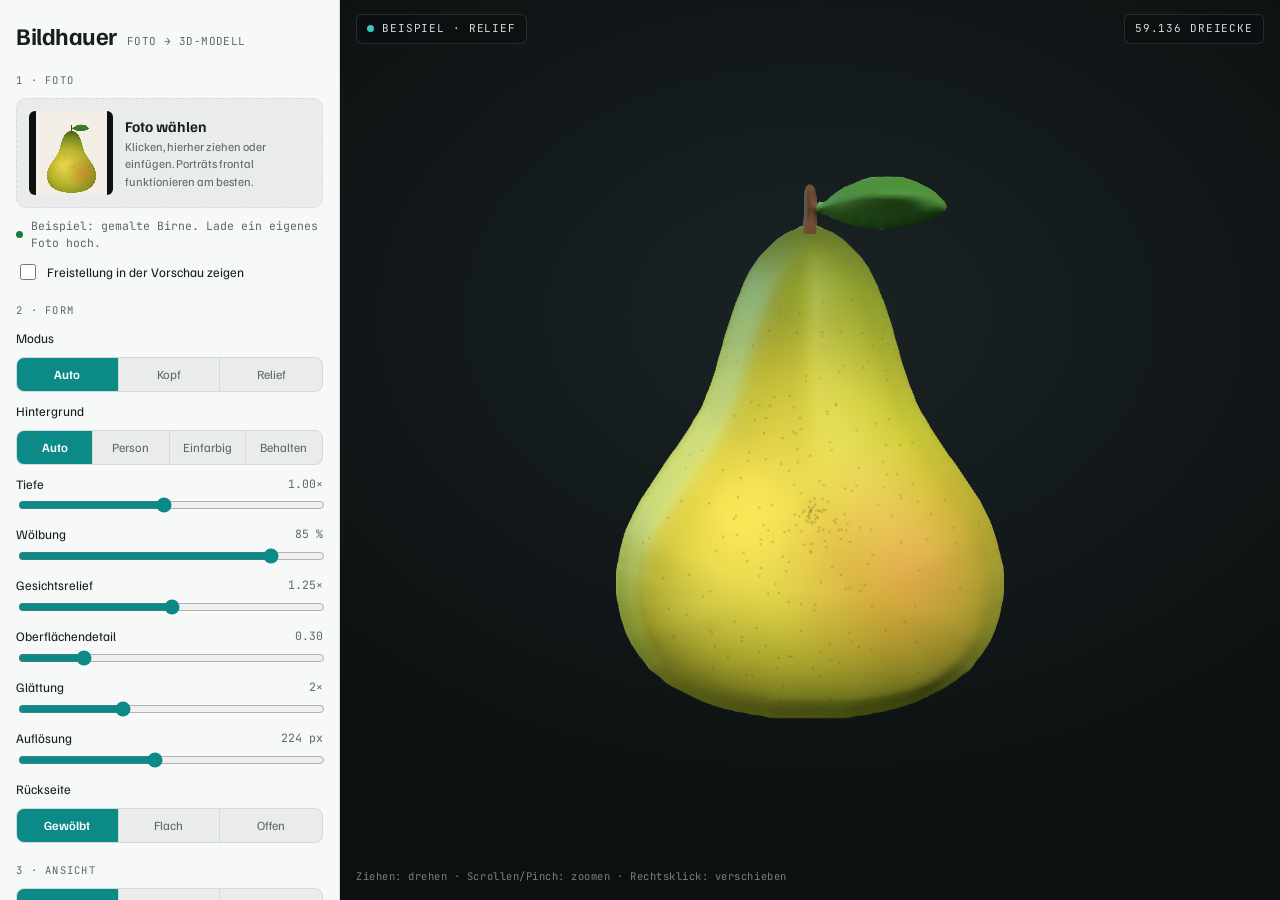
==== Bildhauer-3D-offline.html @ e3d534a9 "Repo ohne alte Historie neu angelegt Co-Authored-By: Claude Opus 5.5 <noreply@anthropic.com>" ====
<!doctype html><html lang="de"><head><meta charset="utf-8"><meta name="viewport" content="width=device-width,initial-scale=1,viewport-fit=cover"><style>:root{padding-top:env(safe-area-inset-top,0px);padding-bottom:env(safe-area-inset-bottom,0px)}body{margin:0}[hidden]{display:none!important}</style></head><body><title>Bildhauer 3D</title>
<meta name="claude:viewport-fit-sides" content="cover">
<link rel="preconnect" href="https://fonts.googleapis.com">
<link rel="stylesheet" href="https://fonts.googleapis.com/css2?family=Familjen+Grotesk:wght@500;600;700&family=JetBrains+Mono:wght@400;500&display=swap">
<style>
/* Layout: werkstatt — a dark sculpting stage fills the right, a narrow tool rail on the left; stacks on phones */
:root{
  --bg:#e9eceb; --panel:#f7f8f8; --ink:#152020; --muted:#5b6a68; --line:#d3dad9;
  --accent:#0b8a87; --accent-ink:#ffffff; --accent-soft:#d3eeed; --warn:#a75a00; --ok:#1d7a3e;
  --stage:#0c1011; --stage-ink:#cfe0de;
  --f-display:"Familjen Grotesk", "Helvetica Neue", Arial, sans-serif;
  --f-mono:"JetBrains Mono", ui-monospace, "SF Mono", Menlo, Consolas, monospace;
  --r:10px;
}
@media (prefers-color-scheme: dark){:root:not([data-theme="light"]){
  --bg:#0e1213; --panel:#151b1c; --ink:#e3ebea; --muted:#8a9997; --line:#253031;
  --accent:#3cc6c3; --accent-ink:#04201f; --accent-soft:#163536; --warn:#e7a04a; --ok:#5fcf86;
  --stage:#080b0c; --stage-ink:#cfe0de; color-scheme:dark}}
:root[data-theme="dark"]{
  --bg:#0e1213; --panel:#151b1c; --ink:#e3ebea; --muted:#8a9997; --line:#253031;
  --accent:#3cc6c3; --accent-ink:#04201f; --accent-soft:#163536; --warn:#e7a04a; --ok:#5fcf86;
  --stage:#080b0c; --stage-ink:#cfe0de; color-scheme:dark}
html,body{height:100%}
body{background:var(--bg);color:var(--ink);font-family:var(--f-display);font-size:14px;line-height:1.45}
*{box-sizing:border-box}
.app{display:grid;grid-template-columns:340px minmax(0,1fr);gap:0;height:100%;min-height:560px}
.rail{background:var(--panel);border-right:1px solid var(--line);overflow-y:auto;display:flex;flex-direction:column;
  padding-left:max(16px, env(safe-area-inset-left, 0px));padding-right:16px;padding-block:18px 24px;gap:20px}
.brand{display:flex;align-items:baseline;gap:10px;flex-wrap:wrap}
.brand h1{margin:0;font-size:24px;font-weight:700;letter-spacing:-.02em}
.brand span{font-family:var(--f-mono);font-size:11px;color:var(--muted);letter-spacing:.04em}
section.blk{display:flex;flex-direction:column;gap:10px}
.lbl{font-family:var(--f-mono);font-size:10.5px;text-transform:uppercase;letter-spacing:.12em;color:var(--muted);display:flex;justify-content:space-between;align-items:center}
.drop{position:relative;border:1.5px dashed var(--line);border-radius:var(--r);padding:12px;display:flex;gap:12px;align-items:center;cursor:pointer;background:var(--bg);transition:border-color .15s, background .15s}
.drop:hover,.drop.over{border-color:var(--accent);background:var(--accent-soft)}
.drop:focus-within{outline:2px solid var(--accent);outline-offset:2px}
.drop input{position:absolute;inset:0;opacity:0;cursor:pointer;width:100%}
.thumb{width:84px;height:84px;border-radius:6px;background:var(--stage);flex:none;overflow:hidden;display:grid;place-items:center}
.thumb canvas{max-width:100%;max-height:100%;display:block}
.drop b{display:block;font-size:15px}
.drop small{color:var(--muted);font-size:12px;display:block}
.status{font-family:var(--f-mono);font-size:11.5px;color:var(--muted);min-height:1.4em;display:flex;gap:8px;align-items:center}
.status .dot{width:7px;height:7px;border-radius:50%;background:var(--muted);flex:none}
.status.ok .dot{background:var(--ok)} .status.busy .dot{background:var(--accent);animation:pulse 1s infinite} .status.warn .dot{background:var(--warn)}
@keyframes pulse{50%{opacity:.25}}
.seg{display:grid;grid-auto-flow:column;grid-auto-columns:1fr;border:1px solid var(--line);border-radius:8px;overflow:hidden;background:var(--bg)}
.seg button{all:unset;text-align:center;padding:7px 4px;font-size:12.5px;cursor:pointer;color:var(--muted);border-right:1px solid var(--line)}
.seg button:last-child{border-right:0}
.seg button[aria-pressed="true"]{background:var(--accent);color:var(--accent-ink);font-weight:600}
.seg button:focus-visible{outline:2px solid var(--accent);outline-offset:-2px}
.field{display:grid;grid-template-columns:1fr auto;gap:2px 10px;align-items:center}
.field label{font-size:13px}
.field output{font-family:var(--f-mono);font-size:11.5px;color:var(--muted);font-variant-numeric:tabular-nums}
.field input[type=range]{grid-column:1/-1;width:100%;accent-color:var(--accent)}
.row{display:flex;gap:8px;flex-wrap:wrap;align-items:center}
.chk{display:flex;gap:8px;align-items:center;font-size:13px;cursor:pointer}
.chk input{accent-color:var(--accent);width:16px;height:16px}
.exp{display:grid;grid-template-columns:repeat(4,1fr);gap:6px}
.btn{all:unset;box-sizing:border-box;text-align:center;cursor:pointer;border-radius:8px;padding:9px 6px;font-weight:600;font-size:13px;background:var(--accent);color:var(--accent-ink);transition:filter .15s}
.btn:hover{filter:brightness(1.08)} .btn:focus-visible{outline:2px solid var(--ink);outline-offset:2px}
.btn[disabled]{opacity:.45;pointer-events:none}
.btn small{display:block;font-family:var(--f-mono);font-weight:400;font-size:9.5px;opacity:.8;letter-spacing:.02em}
.btn.ghost{background:transparent;color:var(--ink);border:1px solid var(--line)}
.stats{font-family:var(--f-mono);font-size:11px;color:var(--muted);display:grid;grid-template-columns:auto 1fr;gap:2px 12px;font-variant-numeric:tabular-nums}
.stats dt{margin:0} .stats dd{margin:0;color:var(--ink);text-align:right}
.note{font-size:12px;color:var(--muted);margin:0}
.sizeIn{display:flex;align-items:center;gap:6px;font-size:13px}
.sizeIn input{width:74px;font:inherit;font-family:var(--f-mono);font-size:12px;padding:5px 6px;border:1px solid var(--line);border-radius:6px;background:var(--bg);color:var(--ink)}
.stage{position:relative;background:radial-gradient(120% 90% at 50% 35%, #1a2324 0%, var(--stage) 62%);overflow:hidden;min-height:0}
.stage canvas.gl{position:absolute;inset:0;width:100%;height:100%;display:block;touch-action:none}
.hud{position:absolute;left:16px;right:max(16px, env(safe-area-inset-right, 0px));top:14px;display:flex;justify-content:space-between;gap:10px;pointer-events:none;color:var(--stage-ink);font-family:var(--f-mono);font-size:11px;letter-spacing:.08em;text-transform:uppercase}
.hud .tag{display:flex;align-items:center;gap:8px;background:rgba(10,14,15,.6);border:1px solid rgba(207,224,222,.14);padding:6px 10px;border-radius:6px;backdrop-filter:blur(6px)}
.hud .tag i{width:7px;height:7px;border-radius:50%;background:#3cc6c3;display:block}
.gridpanel{position:absolute;right:max(16px, env(safe-area-inset-right, 0px));bottom:16px;width:220px;background:rgba(10,14,15,.78);border:1px solid rgba(207,224,222,.16);border-radius:8px;padding:10px 12px;color:var(--stage-ink);font-family:var(--f-mono);font-size:10.5px;letter-spacing:.06em;backdrop-filter:blur(6px);display:flex;flex-direction:column;gap:6px}
.gridpanel .t{display:flex;align-items:center;gap:8px;text-transform:uppercase;letter-spacing:.12em}
.gridpanel .t i{width:7px;height:7px;border-radius:50%;background:#3cc6c3;display:block}
.gridpanel .f{display:grid;grid-template-columns:62px 1fr 22px;align-items:center;gap:8px;text-transform:uppercase}
.gridpanel input{accent-color:#3cc6c3;width:100%}
.gridpanel output{text-align:right;color:#3cc6c3;font-variant-numeric:tabular-nums}
.busy{position:absolute;inset:0;display:grid;place-items:center;pointer-events:none}
.busy div{background:rgba(10,14,15,.8);color:var(--stage-ink);font-family:var(--f-mono);font-size:12px;padding:10px 14px;border-radius:8px;border:1px solid rgba(207,224,222,.16)}
.hint{position:absolute;left:16px;bottom:16px;color:rgba(207,224,222,.55);font-family:var(--f-mono);font-size:10.5px;letter-spacing:.05em;pointer-events:none}
.toast{position:fixed;left:50%;bottom:calc(20px + env(safe-area-inset-bottom, 0px));transform:translateX(-50%);background:var(--ink);color:var(--bg);padding:9px 14px;border-radius:8px;font-size:13px;z-index:20;max-width:calc(100vw - 32px)}
@media (max-width:820px){
  .app{grid-template-columns:1fr;grid-template-rows:62vh auto;height:auto}
  .stage{order:-1;min-height:360px}
  .rail{border-right:0;border-top:1px solid var(--line);overflow:visible;padding-right:max(16px, env(safe-area-inset-right, 0px))}
  .gridpanel{width:180px}
}
@media (prefers-reduced-motion: reduce){.status.busy .dot{animation:none}}
</style>

<div class="app">
  <aside class="rail">
    <div class="brand"><h1>Bildhauer</h1><span>FOTO → 3D-MODELL</span></div>

    <section class="blk" aria-labelledby="l-foto">
      <div class="lbl" id="l-foto">1 · Foto</div>
      <div class="drop" id="drop">
        <div class="thumb"><canvas id="thumb" width="84" height="84"></canvas></div>
        <div><b>Foto wählen</b><small>Klicken, hierher ziehen oder einfügen. Porträts frontal funktionieren am besten.</small></div>
        <input id="file" type="file" accept="image/*" aria-label="Foto hochladen">
      </div>
      <div class="status" id="status" role="status"><span class="dot"></span><span id="statusTxt">Beispiel geladen. Lade ein eigenes Foto hoch.</span></div>
      <label class="chk"><input type="checkbox" id="showMask"> Freistellung in der Vorschau zeigen</label>
    </section>

    <section class="blk" aria-labelledby="l-form">
      <div class="lbl" id="l-form">2 · Form</div>
      <div class="field" style="grid-template-columns:1fr"><label>Modus</label></div>
      <div class="seg" id="mode" role="group" aria-label="Modus">
        <button data-v="auto" aria-pressed="true">Auto</button>
        <button data-v="head" aria-pressed="false">Kopf</button>
        <button data-v="relief" aria-pressed="false">Relief</button>
      </div>
      <div class="field" style="grid-template-columns:1fr"><label>Hintergrund</label></div>
      <div class="seg" id="bg" role="group" aria-label="Hintergrund">
        <button data-v="auto" aria-pressed="true">Auto</button>
        <button data-v="person" aria-pressed="false">Person</button>
        <button data-v="color" aria-pressed="false">Einfarbig</button>
        <button data-v="keep" aria-pressed="false">Behalten</button>
      </div>
      <div class="field"><label for="p-depth">Tiefe</label><output id="o-depth"></output><input type="range" id="p-depth" min="0.1" max="2" step="0.05" value="1"></div>
      <div class="field"><label for="p-round">Wölbung</label><output id="o-round"></output><input type="range" id="p-round" min="0.05" max="1" step="0.05" value="1"></div>
      <div class="field"><label for="p-face">Gesichtsrelief</label><output id="o-face"></output><input type="range" id="p-face" min="0" max="2.5" step="0.05" value="1.25"></div>
      <div class="field"><label for="p-detail">Oberflächendetail</label><output id="o-detail"></output><input type="range" id="p-detail" min="0" max="1.5" step="0.05" value="0.2"></div>
      <div class="field"><label for="p-smooth">Glättung</label><output id="o-smooth"></output><input type="range" id="p-smooth" min="0" max="6" step="1" value="2"></div>
      <div class="field"><label for="p-res">Auflösung</label><output id="o-res"></output><input type="range" id="p-res" min="96" max="384" step="16" value="224"></div>
      <div class="field" style="grid-template-columns:1fr"><label>Rückseite</label></div>
      <div class="seg" id="back" role="group" aria-label="Rückseite">
        <button data-v="round" aria-pressed="true">Gewölbt</button>
        <button data-v="flat" aria-pressed="false">Flach</button>
        <button data-v="open" aria-pressed="false">Offen</button>
      </div>
    </section>

    <section class="blk" aria-labelledby="l-view">
      <div class="lbl" id="l-view">3 · Ansicht</div>
      <div class="seg" id="look" role="group" aria-label="Oberfläche">
        <button data-v="photo" aria-pressed="true">Foto</button>
        <button data-v="clay" aria-pressed="false">Gips</button>
        <button data-v="wire" aria-pressed="false">Gitter</button>
      </div>
      <div class="row">
        <label class="chk"><input type="checkbox" id="spin"> Drehen</label>
        <label class="chk"><input type="checkbox" id="gridMode"> Raster-Modus</label>
      </div>
    </section>

    <section class="blk" aria-labelledby="l-exp">
      <div class="lbl" id="l-exp">4 · Export</div>
      <div class="sizeIn"><label for="p-size">Größe, längste Seite</label><input id="p-size" type="number" min="5" max="2000" step="5" value="120"> mm</div>
      <div class="exp">
        <button class="btn" data-fmt="glb">GLB<small>Textur</small></button>
        <button class="btn" data-fmt="obj">OBJ<small>+MTL+Textur</small></button>
        <button class="btn" data-fmt="stl">STL<small>3D-Druck</small></button>
        <button class="btn" data-fmt="ply">PLY<small>Farben</small></button>
      </div>
      <p class="note" id="expNote">GLB für Blender, Web und AR · OBJ für fast jedes 3D-Programm · STL für Slicer · PLY mit Vertex-Farben.</p>
      <dl class="stats" id="stats"></dl>
    </section>
  </aside>

  <main class="stage" id="stage">
    <canvas class="gl" id="gl" aria-label="3D-Vorschau, mit Maus oder Finger drehen"></canvas>
    <div class="hud"><div class="tag"><i></i><span id="hudName">Beispiel · Relief</span></div><div class="tag" id="hudCount">–</div></div>
    <div class="gridpanel" id="gridpanel" hidden>
      <div class="t"><i></i>Raster</div>
      <div class="f"><span>Spalten</span><input type="range" id="g-cols" min="1" max="12" value="4"><output id="o-cols">4</output></div>
      <div class="f"><span>Reihen</span><input type="range" id="g-rows" min="1" max="12" value="3"><output id="o-rows">3</output></div>
    </div>
    <div class="busy" id="busy" hidden><div id="busyTxt">Arbeite …</div></div>
    <div class="hint" id="hint">Ziehen: drehen · Scrollen/Pinch: zoomen · Rechtsklick: verschieben</div>
  </main>
</div>
<div class="toast" id="toast" hidden></div>

<script>/**
 * @license
 * Copyright 2010-2022 Three.js Authors
 * SPDX-License-Identifier: MIT
 */
!function(t,e){"object"==typeof exports&&"undefined"!=typeof module?e(exports):"function"==typeof define&&define.amd?define(["exports"],e):e((t="undefined"!=typeof globalThis?globalThis:t||self).THREE={})}(this,(function(t){"use strict";const e="147",i=100,n=300,r=301,s=302,a=303,o=304,l=306,c=1e3,h=1001,u=1002,d=1003,p=1004,m=1005,f=1006,g=1007,v=1008,x=1009,_=1012,y=1014,M=1015,b=1016,S=1020,w=1023,T=1026,A=1027,E=33776,C=33777,L=33778,R=33779,P=35840,I=35841,D=35842,N=35843,O=37492,z=37496,U=37808,B=37809,F=37810,k=37811,G=37812,V=37813,H=37814,W=37815,j=37816,q=37817,X=37818,Y=37819,Z=37820,J=37821,K=36492,$=2300,Q=2301,tt=2302,et=2400,it=2401,nt=2402,rt=2500,st=2501,at=3e3,ot=3001,lt="srgb",ct="srgb-linear",ht=7680,ut=35044,dt="300 es",pt=1035;class mt{addEventListener(t,e){void 0===this._listeners&&(this._listeners={});const i=this._listeners;void 0===i[t]&&(i[t]=[]),-1===i[t].indexOf(e)&&i[t].push(e)}hasEventListener(t,e){if(void 0===this._listeners)return!1;const i=this._listeners;return void 0!==i[t]&&-1!==i[t].indexOf(e)}removeEventListener(t,e){if(void 0===this._listeners)return;const i=this._listeners[t];if(void 0!==i){const t=i.indexOf(e);-1!==t&&i.splice(t,1)}}dispatchEvent(t){if(void 0===this._listeners)return;const e=this._listeners[t.type];if(void 0!==e){t.target=this;const i=e.slice(0);for(let e=0,n=i.length;e<n;e++)i[e].call(this,t);t.target=null}}}const ft=["00","01","02","03","04","05","06","07","08","09","0a","0b","0c","0d","0e","0f","10","11","12","13","14","15","16","17","18","19","1a","1b","1c","1d","1e","1f","20","21","22","23","24","25","26","27","28","29","2a","2b","2c","2d","2e","2f","30","31","32","33","34","35","36","37","38","39","3a","3b","3c","3d","3e","3f","40","41","42","43","44","45","46","47","48","49","4a","4b","4c","4d","4e","4f","50","51","52","53","54","55","56","57","58","59","5a","5b","5c","5d","5e","5f","60","61","62","63","64","65","66","67","68","69","6a","6b","6c","6d","6e","6f","70","71","72","73","74","75","76","77","78","79","7a","7b","7c","7d","7e","7f","80","81","82","83","84","85","86","87","88","89","8a","8b","8c","8d","8e","8f","90","91","92","93","94","95","96","97","98","99","9a","9b","9c","9d","9e","9f","a0","a1","a2","a3","a4","a5","a6","a7","a8","a9","aa","ab","ac","ad","ae","af","b0","b1","b2","b3","b4","b5","b6","b7","b8","b9","ba","bb","bc","bd","be","bf","c0","c1","c2","c3","c4","c5","c6","c7","c8","c9","ca","cb","cc","cd","ce","cf","d0","d1","d2","d3","d4","d5","d6","d7","d8","d9","da","db","dc","dd","de","df","e0","e1","e2","e3","e4","e5","e6","e7","e8","e9","ea","eb","ec","ed","ee","ef","f0","f1","f2","f3","f4","f5","f6","f7","f8","f9","fa","fb","fc","fd","fe","ff"];let gt=1234567;const vt=Math.PI/180,xt=180/Math.PI;function _t(){const t=4294967295*Math.random()|0,e=4294967295*Math.random()|0,i=4294967295*Math.random()|0,n=4294967295*Math.random()|0;return(ft[255&t]+ft[t>>8&255]+ft[t>>16&255]+ft[t>>24&255]+"-"+ft[255&e]+ft[e>>8&255]+"-"+ft[e>>16&15|64]+ft[e>>24&255]+"-"+ft[63&i|128]+ft[i>>8&255]+"-"+ft[i>>16&255]+ft[i>>24&255]+ft[255&n]+ft[n>>8&255]+ft[n>>16&255]+ft[n>>24&255]).toLowerCase()}function yt(t,e,i){return Math.max(e,Math.min(i,t))}function Mt(t,e){return(t%e+e)%e}function bt(t,e,i){return(1-i)*t+i*e}function St(t){return 0==(t&t-1)&&0!==t}function wt(t){return Math.pow(2,Math.ceil(Math.log(t)/Math.LN2))}function Tt(t){return Math.pow(2,Math.floor(Math.log(t)/Math.LN2))}function At(t,e){switch(e.constructor){case Float32Array:return t;case Uint16Array:return t/65535;case Uint8Array:return t/255;case Int16Array:return Math.max(t/32767,-1);case Int8Array:return Math.max(t/127,-1);default:throw new Error("Invalid component type.")}}function Et(t,e){switch(e.constructor){case Float32Array:return t;case Uint16Array:return Math.round(65535*t);case Uint8Array:return Math.round(255*t);case Int16Array:return Math.round(32767*t);case Int8Array:return Math.round(127*t);default:throw new Error("Invalid component type.")}}var Ct=Object.freeze({__proto__:null,DEG2RAD:vt,RAD2DEG:xt,generateUUID:_t,clamp:yt,euclideanModulo:Mt,mapLinear:function(t,e,i,n,r){return n+(t-e)*(r-n)/(i-e)},inverseLerp:function(t,e,i){return t!==e?(i-t)/(e-t):0},lerp:bt,damp:function(t,e,i,n){return bt(t,e,1-Math.exp(-i*n))},pingpong:function(t,e=1){return e-Math.abs(Mt(t,2*e)-e)},smoothstep:function(t,e,i){return t<=e?0:t>=i?1:(t=(t-e)/(i-e))*t*(3-2*t)},smootherstep:function(t,e,i){return t<=e?0:t>=i?1:(t=(t-e)/(i-e))*t*t*(t*(6*t-15)+10)},randInt:function(t,e){return t+Math.floor(Math.random()*(e-t+1))},randFloat:function(t,e){return t+Math.random()*(e-t)},randFloatSpread:function(t){return t*(.5-Math.random())},seededRandom:function(t){void 0!==t&&(gt=t);let e=gt+=1831565813;return e=Math.imul(e^e>>>15,1|e),e^=e+Math.imul(e^e>>>7,61|e),((e^e>>>14)>>>0)/4294967296},degToRad:function(t){return t*vt},radToDeg:function(t){return t*xt},isPowerOfTwo:St,ceilPowerOfTwo:wt,floorPowerOfTwo:Tt,setQuaternionFromProperEuler:function(t,e,i,n,r){const s=Math.cos,a=Math.sin,o=s(i/2),l=a(i/2),c=s((e+n)/2),h=a((e+n)/2),u=s((e-n)/2),d=a((e-n)/2),p=s((n-e)/2),m=a((n-e)/2);switch(r){case"XYX":t.set(o*h,l*u,l*d,o*c);break;case"YZY":t.set(l*d,o*h,l*u,o*c);break;case"ZXZ":t.set(l*u,l*d,o*h,o*c);break;case"XZX":t.set(o*h,l*m,l*p,o*c);break;case"YXY":t.set(l*p,o*h,l*m,o*c);break;case"ZYZ":t.set(l*m,l*p,o*h,o*c);break;default:console.warn("THREE.MathUtils: .setQuaternionFromProperEuler() encountered an unknown order: "+r)}},normalize:Et,denormalize:At});class Lt{constructor(t=0,e=0){Lt.prototype.isVector2=!0,this.x=t,this.y=e}get width(){return this.x}set width(t){this.x=t}get height(){return this.y}set height(t){this.y=t}set(t,e){return this.x=t,this.y=e,this}setScalar(t){return this.x=t,this.y=t,this}setX(t){return this.x=t,this}setY(t){return this.y=t,this}setComponent(t,e){switch(t){case 0:this.x=e;break;case 1:this.y=e;break;default:throw new Error("index is out of range: "+t)}return this}getComponent(t){switch(t){case 0:return this.x;case 1:return this.y;default:throw new Error("index is out of range: "+t)}}clone(){return new this.constructor(this.x,this.y)}copy(t){return this.x=t.x,this.y=t.y,this}add(t){return this.x+=t.x,this.y+=t.y,this}addScalar(t){return this.x+=t,this.y+=t,this}addVectors(t,e){return this.x=t.x+e.x,this.y=t.y+e.y,this}addScaledVector(t,e){return this.x+=t.x*e,this.y+=t.y*e,this}sub(t){return this.x-=t.x,this.y-=t.y,this}subScalar(t){return this.x-=t,this.y-=t,this}subVectors(t,e){return this.x=t.x-e.x,this.y=t.y-e.y,this}multiply(t){return this.x*=t.x,this.y*=t.y,this}multiplyScalar(t){return this.x*=t,this.y*=t,this}divide(t){return this.x/=t.x,this.y/=t.y,this}divideScalar(t){return this.multiplyScalar(1/t)}applyMatrix3(t){const e=this.x,i=this.y,n=t.elements;return this.x=n[0]*e+n[3]*i+n[6],this.y=n[1]*e+n[4]*i+n[7],this}min(t){return this.x=Math.min(this.x,t.x),this.y=Math.min(this.y,t.y),this}max(t){return this.x=Math.max(this.x,t.x),this.y=Math.max(this.y,t.y),this}clamp(t,e){return this.x=Math.max(t.x,Math.min(e.x,this.x)),this.y=Math.max(t.y,Math.min(e.y,this.y)),this}clampScalar(t,e){return this.x=Math.max(t,Math.min(e,this.x)),this.y=Math.max(t,Math.min(e,this.y)),this}clampLength(t,e){const i=this.length();return this.divideScalar(i||1).multiplyScalar(Math.max(t,Math.min(e,i)))}floor(){return this.x=Math.floor(this.x),this.y=Math.floor(this.y),this}ceil(){return this.x=Math.ceil(this.x),this.y=Math.ceil(this.y),this}round(){return this.x=Math.round(this.x),this.y=Math.round(this.y),this}roundToZero(){return this.x=this.x<0?Math.ceil(this.x):Math.floor(this.x),this.y=this.y<0?Math.ceil(this.y):Math.floor(this.y),this}negate(){return this.x=-this.x,this.y=-this.y,this}dot(t){return this.x*t.x+this.y*t.y}cross(t){return this.x*t.y-this.y*t.x}lengthSq(){return this.x*this.x+this.y*this.y}length(){return Math.sqrt(this.x*this.x+this.y*this.y)}manhattanLength(){return Math.abs(this.x)+Math.abs(this.y)}normalize(){return this.divideScalar(this.length()||1)}angle(){return Math.atan2(-this.y,-this.x)+Math.PI}distanceTo(t){return Math.sqrt(this.distanceToSquared(t))}distanceToSquared(t){const e=this.x-t.x,i=this.y-t.y;return e*e+i*i}manhattanDistanceTo(t){return Math.abs(this.x-t.x)+Math.abs(this.y-t.y)}setLength(t){return this.normalize().multiplyScalar(t)}lerp(t,e){return this.x+=(t.x-this.x)*e,this.y+=(t.y-this.y)*e,this}lerpVectors(t,e,i){return this.x=t.x+(e.x-t.x)*i,this.y=t.y+(e.y-t.y)*i,this}equals(t){return t.x===this.x&&t.y===this.y}fromArray(t,e=0){return this.x=t[e],this.y=t[e+1],this}toArray(t=[],e=0){return t[e]=this.x,t[e+1]=this.y,t}fromBufferAttribute(t,e){return this.x=t.getX(e),this.y=t.getY(e),this}rotateAround(t,e){const i=Math.cos(e),n=Math.sin(e),r=this.x-t.x,s=this.y-t.y;return this.x=r*i-s*n+t.x,this.y=r*n+s*i+t.y,this}random(){return this.x=Math.random(),this.y=Math.random(),this}*[Symbol.iterator](){yield this.x,yield this.y}}class Rt{constructor(){Rt.prototype.isMatrix3=!0,this.elements=[1,0,0,0,1,0,0,0,1]}set(t,e,i,n,r,s,a,o,l){const c=this.elements;return c[0]=t,c[1]=n,c[2]=a,c[3]=e,c[4]=r,c[5]=o,c[6]=i,c[7]=s,c[8]=l,this}identity(){return this.set(1,0,0,0,1,0,0,0,1),this}copy(t){const e=this.elements,i=t.elements;return e[0]=i[0],e[1]=i[1],e[2]=i[2],e[3]=i[3],e[4]=i[4],e[5]=i[5],e[6]=i[6],e[7]=i[7],e[8]=i[8],this}extractBasis(t,e,i){return t.setFromMatrix3Column(this,0),e.setFromMatrix3Column(this,1),i.setFromMatrix3Column(this,2),this}setFromMatrix4(t){const e=t.elements;return this.set(e[0],e[4],e[8],e[1],e[5],e[9],e[2],e[6],e[10]),this}multiply(t){return this.multiplyMatrices(this,t)}premultiply(t){return this.multiplyMatrices(t,this)}multiplyMatrices(t,e){const i=t.elements,n=e.elements,r=this.elements,s=i[0],a=i[3],o=i[6],l=i[1],c=i[4],h=i[7],u=i[2],d=i[5],p=i[8],m=n[0],f=n[3],g=n[6],v=n[1],x=n[4],_=n[7],y=n[2],M=n[5],b=n[8];return r[0]=s*m+a*v+o*y,r[3]=s*f+a*x+o*M,r[6]=s*g+a*_+o*b,r[1]=l*m+c*v+h*y,r[4]=l*f+c*x+h*M,r[7]=l*g+c*_+h*b,r[2]=u*m+d*v+p*y,r[5]=u*f+d*x+p*M,r[8]=u*g+d*_+p*b,this}multiplyScalar(t){const e=this.elements;return e[0]*=t,e[3]*=t,e[6]*=t,e[1]*=t,e[4]*=t,e[7]*=t,e[2]*=t,e[5]*=t,e[8]*=t,this}determinant(){const t=this.elements,e=t[0],i=t[1],n=t[2],r=t[3],s=t[4],a=t[5],o=t[6],l=t[7],c=t[8];return e*s*c-e*a*l-i*r*c+i*a*o+n*r*l-n*s*o}invert(){const t=this.elements,e=t[0],i=t[1],n=t[2],r=t[3],s=t[4],a=t[5],o=t[6],l=t[7],c=t[8],h=c*s-a*l,u=a*o-c*r,d=l*r-s*o,p=e*h+i*u+n*d;if(0===p)return this.set(0,0,0,0,0,0,0,0,0);const m=1/p;return t[0]=h*m,t[1]=(n*l-c*i)*m,t[2]=(a*i-n*s)*m,t[3]=u*m,t[4]=(c*e-n*o)*m,t[5]=(n*r-a*e)*m,t[6]=d*m,t[7]=(i*o-l*e)*m,t[8]=(s*e-i*r)*m,this}transpose(){let t;const e=this.elements;return t=e[1],e[1]=e[3],e[3]=t,t=e[2],e[2]=e[6],e[6]=t,t=e[5],e[5]=e[7],e[7]=t,this}getNormalMatrix(t){return this.setFromMatrix4(t).invert().transpose()}transposeIntoArray(t){const e=this.elements;return t[0]=e[0],t[1]=e[3],t[2]=e[6],t[3]=e[1],t[4]=e[4],t[5]=e[7],t[6]=e[2],t[7]=e[5],t[8]=e[8],this}setUvTransform(t,e,i,n,r,s,a){const o=Math.cos(r),l=Math.sin(r);return this.set(i*o,i*l,-i*(o*s+l*a)+s+t,-n*l,n*o,-n*(-l*s+o*a)+a+e,0,0,1),this}scale(t,e){return this.premultiply(Pt.makeScale(t,e)),this}rotate(t){return this.premultiply(Pt.makeRotation(-t)),this}translate(t,e){return this.premultiply(Pt.makeTranslation(t,e)),this}makeTranslation(t,e){return this.set(1,0,t,0,1,e,0,0,1),this}makeRotation(t){const e=Math.cos(t),i=Math.sin(t);return this.set(e,-i,0,i,e,0,0,0,1),this}makeScale(t,e){return this.set(t,0,0,0,e,0,0,0,1),this}equals(t){const e=this.elements,i=t.elements;for(let t=0;t<9;t++)if(e[t]!==i[t])return!1;return!0}fromArray(t,e=0){for(let i=0;i<9;i++)this.elements[i]=t[i+e];return this}toArray(t=[],e=0){const i=this.elements;return t[e]=i[0],t[e+1]=i[1],t[e+2]=i[2],t[e+3]=i[3],t[e+4]=i[4],t[e+5]=i[5],t[e+6]=i[6],t[e+7]=i[7],t[e+8]=i[8],t}clone(){return(new this.constructor).fromArray(this.elements)}}const Pt=new Rt;function It(t){for(let e=t.length-1;e>=0;--e)if(t[e]>=65535)return!0;return!1}const Dt={Int8Array:Int8Array,Uint8Array:Uint8Array,Uint8ClampedArray:Uint8ClampedArray,Int16Array:Int16Array,Uint16Array:Uint16Array,Int32Array:Int32Array,Uint32Array:Uint32Array,Float32Array:Float32Array,Float64Array:Float64Array};function Nt(t,e){return new Dt[t](e)}function Ot(t){return document.createElementNS("http://www.w3.org/1999/xhtml",t)}function zt(t){return t<.04045?.0773993808*t:Math.pow(.9478672986*t+.0521327014,2.4)}function Ut(t){return t<.0031308?12.92*t:1.055*Math.pow(t,.41666)-.055}const Bt={[lt]:{[ct]:zt},[ct]:{[lt]:Ut}},Ft={legacyMode:!0,get workingColorSpace(){return ct},set workingColorSpace(t){console.warn("THREE.ColorManagement: .workingColorSpace is readonly.")},convert:function(t,e,i){if(this.legacyMode||e===i||!e||!i)return t;if(Bt[e]&&void 0!==Bt[e][i]){const n=Bt[e][i];return t.r=n(t.r),t.g=n(t.g),t.b=n(t.b),t}throw new Error("Unsupported color space conversion.")},fromWorkingColorSpace:function(t,e){return this.convert(t,this.workingColorSpace,e)},toWorkingColorSpace:function(t,e){return this.convert(t,e,this.workingColorSpace)}},kt={aliceblue:15792383,antiquewhite:16444375,aqua:65535,aquamarine:8388564,azure:15794175,beige:16119260,bisque:16770244,black:0,blanchedalmond:16772045,blue:255,blueviolet:9055202,brown:10824234,burlywood:14596231,cadetblue:6266528,chartreuse:8388352,chocolate:13789470,coral:16744272,cornflowerblue:6591981,cornsilk:16775388,crimson:14423100,cyan:65535,darkblue:139,darkcyan:35723,darkgoldenrod:12092939,darkgray:11119017,darkgreen:25600,darkgrey:11119017,darkkhaki:12433259,darkmagenta:9109643,darkolivegreen:5597999,darkorange:16747520,darkorchid:10040012,darkred:9109504,darksalmon:15308410,darkseagreen:9419919,darkslateblue:4734347,darkslategray:3100495,darkslategrey:3100495,darkturquoise:52945,darkviolet:9699539,deeppink:16716947,deepskyblue:49151,dimgray:6908265,dimgrey:6908265,dodgerblue:2003199,firebrick:11674146,floralwhite:16775920,forestgreen:2263842,fuchsia:16711935,gainsboro:14474460,ghostwhite:16316671,gold:16766720,goldenrod:14329120,gray:8421504,green:32768,greenyellow:11403055,grey:8421504,honeydew:15794160,hotpink:16738740,indianred:13458524,indigo:4915330,ivory:16777200,khaki:15787660,lavender:15132410,lavenderblush:16773365,lawngreen:8190976,lemonchiffon:16775885,lightblue:11393254,lightcoral:15761536,lightcyan:14745599,lightgoldenrodyellow:16448210,lightgray:13882323,lightgreen:9498256,lightgrey:13882323,lightpink:16758465,lightsalmon:16752762,lightseagreen:2142890,lightskyblue:8900346,lightslategray:7833753,lightslategrey:7833753,lightsteelblue:11584734,lightyellow:16777184,lime:65280,limegreen:3329330,linen:16445670,magenta:16711935,maroon:8388608,mediumaquamarine:6737322,mediumblue:205,mediumorchid:12211667,mediumpurple:9662683,mediumseagreen:3978097,mediumslateblue:8087790,mediumspringgreen:64154,mediumturquoise:4772300,mediumvioletred:13047173,midnightblue:1644912,mintcream:16121850,mistyrose:16770273,moccasin:16770229,navajowhite:16768685,navy:128,oldlace:16643558,olive:8421376,olivedrab:7048739,orange:16753920,orangered:16729344,orchid:14315734,palegoldenrod:15657130,palegreen:10025880,paleturquoise:11529966,palevioletred:14381203,papayawhip:16773077,peachpuff:16767673,peru:13468991,pink:16761035,plum:14524637,powderblue:11591910,purple:8388736,rebeccapurple:6697881,red:16711680,rosybrown:12357519,royalblue:4286945,saddlebrown:9127187,salmon:16416882,sandybrown:16032864,seagreen:3050327,seashell:16774638,sienna:10506797,silver:12632256,skyblue:8900331,slateblue:6970061,slategray:7372944,slategrey:7372944,snow:16775930,springgreen:65407,steelblue:4620980,tan:13808780,teal:32896,thistle:14204888,tomato:16737095,turquoise:4251856,violet:15631086,wheat:16113331,white:16777215,whitesmoke:16119285,yellow:16776960,yellowgreen:10145074},Gt={r:0,g:0,b:0},Vt={h:0,s:0,l:0},Ht={h:0,s:0,l:0};function Wt(t,e,i){return i<0&&(i+=1),i>1&&(i-=1),i<1/6?t+6*(e-t)*i:i<.5?e:i<2/3?t+6*(e-t)*(2/3-i):t}function jt(t,e){return e.r=t.r,e.g=t.g,e.b=t.b,e}class qt{constructor(t,e,i){return this.isColor=!0,this.r=1,this.g=1,this.b=1,void 0===e&&void 0===i?this.set(t):this.setRGB(t,e,i)}set(t){return t&&t.isColor?this.copy(t):"number"==typeof t?this.setHex(t):"string"==typeof t&&this.setStyle(t),this}setScalar(t){return this.r=t,this.g=t,this.b=t,this}setHex(t,e="srgb"){return t=Math.floor(t),this.r=(t>>16&255)/255,this.g=(t>>8&255)/255,this.b=(255&t)/255,Ft.toWorkingColorSpace(this,e),this}setRGB(t,e,i,n=Ft.workingColorSpace){return this.r=t,this.g=e,this.b=i,Ft.toWorkingColorSpace(this,n),this}setHSL(t,e,i,n=Ft.workingColorSpace){if(t=Mt(t,1),e=yt(e,0,1),i=yt(i,0,1),0===e)this.r=this.g=this.b=i;else{const n=i<=.5?i*(1+e):i+e-i*e,r=2*i-n;this.r=Wt(r,n,t+1/3),this.g=Wt(r,n,t),this.b=Wt(r,n,t-1/3)}return Ft.toWorkingColorSpace(this,n),this}setStyle(t,e="srgb"){function i(e){void 0!==e&&parseFloat(e)<1&&console.warn("THREE.Color: Alpha component of "+t+" will be ignored.")}let n;if(n=/^((?:rgb|hsl)a?)\(([^\)]*)\)/.exec(t)){let t;const r=n[1],s=n[2];switch(r){case"rgb":case"rgba":if(t=/^\s*(\d+)\s*,\s*(\d+)\s*,\s*(\d+)\s*(?:,\s*(\d*\.?\d+)\s*)?$/.exec(s))return this.r=Math.min(255,parseInt(t[1],10))/255,this.g=Math.min(255,parseInt(t[2],10))/255,this.b=Math.min(255,parseInt(t[3],10))/255,Ft.toWorkingColorSpace(this,e),i(t[4]),this;if(t=/^\s*(\d+)\%\s*,\s*(\d+)\%\s*,\s*(\d+)\%\s*(?:,\s*(\d*\.?\d+)\s*)?$/.exec(s))return this.r=Math.min(100,parseInt(t[1],10))/100,this.g=Math.min(100,parseInt(t[2],10))/100,this.b=Math.min(100,parseInt(t[3],10))/100,Ft.toWorkingColorSpace(this,e),i(t[4]),this;break;case"hsl":case"hsla":if(t=/^\s*(\d*\.?\d+)\s*,\s*(\d*\.?\d+)\%\s*,\s*(\d*\.?\d+)\%\s*(?:,\s*(\d*\.?\d+)\s*)?$/.exec(s)){const n=parseFloat(t[1])/360,r=parseFloat(t[2])/100,s=parseFloat(t[3])/100;return i(t[4]),this.setHSL(n,r,s,e)}}}else if(n=/^\#([A-Fa-f\d]+)$/.exec(t)){const t=n[1],i=t.length;if(3===i)return this.r=parseInt(t.charAt(0)+t.charAt(0),16)/255,this.g=parseInt(t.charAt(1)+t.charAt(1),16)/255,this.b=parseInt(t.charAt(2)+t.charAt(2),16)/255,Ft.toWorkingColorSpace(this,e),this;if(6===i)return this.r=parseInt(t.charAt(0)+t.charAt(1),16)/255,this.g=parseInt(t.charAt(2)+t.charAt(3),16)/255,this.b=parseInt(t.charAt(4)+t.charAt(5),16)/255,Ft.toWorkingColorSpace(this,e),this}return t&&t.length>0?this.setColorName(t,e):this}setColorName(t,e="srgb"){const i=kt[t.toLowerCase()];return void 0!==i?this.setHex(i,e):console.warn("THREE.Color: Unknown color "+t),this}clone(){return new this.constructor(this.r,this.g,this.b)}copy(t){return this.r=t.r,this.g=t.g,this.b=t.b,this}copySRGBToLinear(t){return this.r=zt(t.r),this.g=zt(t.g),this.b=zt(t.b),this}copyLinearToSRGB(t){return this.r=Ut(t.r),this.g=Ut(t.g),this.b=Ut(t.b),this}convertSRGBToLinear(){return this.copySRGBToLinear(this),this}convertLinearToSRGB(){return this.copyLinearToSRGB(this),this}getHex(t="srgb"){return Ft.fromWorkingColorSpace(jt(this,Gt),t),yt(255*Gt.r,0,255)<<16^yt(255*Gt.g,0,255)<<8^yt(255*Gt.b,0,255)<<0}getHexString(t="srgb"){return("000000"+this.getHex(t).toString(16)).slice(-6)}getHSL(t,e=Ft.workingColorSpace){Ft.fromWorkingColorSpace(jt(this,Gt),e);const i=Gt.r,n=Gt.g,r=Gt.b,s=Math.max(i,n,r),a=Math.min(i,n,r);let o,l;const c=(a+s)/2;if(a===s)o=0,l=0;else{const t=s-a;switch(l=c<=.5?t/(s+a):t/(2-s-a),s){case i:o=(n-r)/t+(n<r?6:0);break;case n:o=(r-i)/t+2;break;case r:o=(i-n)/t+4}o/=6}return t.h=o,t.s=l,t.l=c,t}getRGB(t,e=Ft.workingColorSpace){return Ft.fromWorkingColorSpace(jt(this,Gt),e),t.r=Gt.r,t.g=Gt.g,t.b=Gt.b,t}getStyle(t="srgb"){return Ft.fromWorkingColorSpace(jt(this,Gt),t),t!==lt?`color(${t} ${Gt.r} ${Gt.g} ${Gt.b})`:`rgb(${255*Gt.r|0},${255*Gt.g|0},${255*Gt.b|0})`}offsetHSL(t,e,i){return this.getHSL(Vt),Vt.h+=t,Vt.s+=e,Vt.l+=i,this.setHSL(Vt.h,Vt.s,Vt.l),this}add(t){return this.r+=t.r,this.g+=t.g,this.b+=t.b,this}addColors(t,e){return this.r=t.r+e.r,this.g=t.g+e.g,this.b=t.b+e.b,this}addScalar(t){return this.r+=t,this.g+=t,this.b+=t,this}sub(t){return this.r=Math.max(0,this.r-t.r),this.g=Math.max(0,this.g-t.g),this.b=Math.max(0,this.b-t.b),this}multiply(t){return this.r*=t.r,this.g*=t.g,this.b*=t.b,this}multiplyScalar(t){return this.r*=t,this.g*=t,this.b*=t,this}lerp(t,e){return this.r+=(t.r-this.r)*e,this.g+=(t.g-this.g)*e,this.b+=(t.b-this.b)*e,this}lerpColors(t,e,i){return this.r=t.r+(e.r-t.r)*i,this.g=t.g+(e.g-t.g)*i,this.b=t.b+(e.b-t.b)*i,this}lerpHSL(t,e){this.getHSL(Vt),t.getHSL(Ht);const i=bt(Vt.h,Ht.h,e),n=bt(Vt.s,Ht.s,e),r=bt(Vt.l,Ht.l,e);return this.setHSL(i,n,r),this}equals(t){return t.r===this.r&&t.g===this.g&&t.b===this.b}fromArray(t,e=0){return this.r=t[e],this.g=t[e+1],this.b=t[e+2],this}toArray(t=[],e=0){return t[e]=this.r,t[e+1]=this.g,t[e+2]=this.b,t}fromBufferAttribute(t,e){return this.r=t.getX(e),this.g=t.getY(e),this.b=t.getZ(e),this}toJSON(){return this.getHex()}*[Symbol.iterator](){yield this.r,yield this.g,yield this.b}}let Xt;qt.NAMES=kt;class Yt{static getDataURL(t){if(/^data:/i.test(t.src))return t.src;if("undefined"==typeof HTMLCanvasElement)return t.src;let e;if(t instanceof HTMLCanvasElement)e=t;else{void 0===Xt&&(Xt=Ot("canvas")),Xt.width=t.width,Xt.height=t.height;const i=Xt.getContext("2d");t instanceof ImageData?i.putImageData(t,0,0):i.drawImage(t,0,0,t.width,t.height),e=Xt}return e.width>2048||e.height>2048?(console.warn("THREE.ImageUtils.getDataURL: Image converted to jpg for performance reasons",t),e.toDataURL("image/jpeg",.6)):e.toDataURL("image/png")}static sRGBToLinear(t){if("undefined"!=typeof HTMLImageElement&&t instanceof HTMLImageElement||"undefined"!=typeof HTMLCanvasElement&&t instanceof HTMLCanvasElement||"undefined"!=typeof ImageBitmap&&t instanceof ImageBitmap){const e=Ot("canvas");e.width=t.width,e.height=t.height;const i=e.getContext("2d");i.drawImage(t,0,0,t.width,t.height);const n=i.getImageData(0,0,t.width,t.height),r=n.data;for(let t=0;t<r.length;t++)r[t]=255*zt(r[t]/255);return i.putImageData(n,0,0),e}if(t.data){const e=t.data.slice(0);for(let t=0;t<e.length;t++)e instanceof Uint8Array||e instanceof Uint8ClampedArray?e[t]=Math.floor(255*zt(e[t]/255)):e[t]=zt(e[t]);return{data:e,width:t.width,height:t.height}}return console.warn("THREE.ImageUtils.sRGBToLinear(): Unsupported image type. No color space conversion applied."),t}}class Zt{constructor(t=null){this.isSource=!0,this.uuid=_t(),this.data=t,this.version=0}set needsUpdate(t){!0===t&&this.version++}toJSON(t){const e=void 0===t||"string"==typeof t;if(!e&&void 0!==t.images[this.uuid])return t.images[this.uuid];const i={uuid:this.uuid,url:""},n=this.data;if(null!==n){let t;if(Array.isArray(n)){t=[];for(let e=0,i=n.length;e<i;e++)n[e].isDataTexture?t.push(Jt(n[e].image)):t.push(Jt(n[e]))}else t=Jt(n);i.url=t}return e||(t.images[this.uuid]=i),i}}function Jt(t){return"undefined"!=typeof HTMLImageElement&&t instanceof HTMLImageElement||"undefined"!=typeof HTMLCanvasElement&&t instanceof HTMLCanvasElement||"undefined"!=typeof ImageBitmap&&t instanceof ImageBitmap?Yt.getDataURL(t):t.data?{data:Array.from(t.data),width:t.width,height:t.height,type:t.data.constructor.name}:(console.warn("THREE.Texture: Unable to serialize Texture."),{})}let Kt=0;class $t extends mt{constructor(t=$t.DEFAULT_IMAGE,e=$t.DEFAULT_MAPPING,i=1001,n=1001,r=1006,s=1008,a=1023,o=1009,l=$t.DEFAULT_ANISOTROPY,c=3e3){super(),this.isTexture=!0,Object.defineProperty(this,"id",{value:Kt++}),this.uuid=_t(),this.name="",this.source=new Zt(t),this.mipmaps=[],this.mapping=e,this.wrapS=i,this.wrapT=n,this.magFilter=r,this.minFilter=s,this.anisotropy=l,this.format=a,this.internalFormat=null,this.type=o,this.offset=new Lt(0,0),this.repeat=new Lt(1,1),this.center=new Lt(0,0),this.rotation=0,this.matrixAutoUpdate=!0,this.matrix=new Rt,this.generateMipmaps=!0,this.premultiplyAlpha=!1,this.flipY=!0,this.unpackAlignment=4,this.encoding=c,this.userData={},this.version=0,this.onUpdate=null,this.isRenderTargetTexture=!1,this.needsPMREMUpdate=!1}get image(){return this.source.data}set image(t){this.source.data=t}updateMatrix(){this.matrix.setUvTransform(this.offset.x,this.offset.y,this.repeat.x,this.repeat.y,this.rotation,this.center.x,this.center.y)}clone(){return(new this.constructor).copy(this)}copy(t){return this.name=t.name,this.source=t.source,this.mipmaps=t.mipmaps.slice(0),this.mapping=t.mapping,this.wrapS=t.wrapS,this.wrapT=t.wrapT,this.magFilter=t.magFilter,this.minFilter=t.minFilter,this.anisotropy=t.anisotropy,this.format=t.format,this.internalFormat=t.internalFormat,this.type=t.type,this.offset.copy(t.offset),this.repeat.copy(t.repeat),this.center.copy(t.center),this.rotation=t.rotation,this.matrixAutoUpdate=t.matrixAutoUpdate,this.matrix.copy(t.matrix),this.generateMipmaps=t.generateMipmaps,this.premultiplyAlpha=t.premultiplyAlpha,this.flipY=t.flipY,this.unpackAlignment=t.unpackAlignment,this.encoding=t.encoding,this.userData=JSON.parse(JSON.stringify(t.userData)),this.needsUpdate=!0,this}toJSON(t){const e=void 0===t||"string"==typeof t;if(!e&&void 0!==t.textures[this.uuid])return t.textures[this.uuid];const i={metadata:{version:4.5,type:"Texture",generator:"Texture.toJSON"},uuid:this.uuid,name:this.name,image:this.source.toJSON(t).uuid,mapping:this.mapping,repeat:[this.repeat.x,this.repeat.y],offset:[this.offset.x,this.offset.y],center:[this.center.x,this.center.y],rotation:this.rotation,wrap:[this.wrapS,this.wrapT],format:this.format,type:this.type,encoding:this.encoding,minFilter:this.minFilter,magFilter:this.magFilter,anisotropy:this.anisotropy,flipY:this.flipY,premultiplyAlpha:this.premultiplyAlpha,unpackAlignment:this.unpackAlignment};return"{}"!==JSON.stringify(this.userData)&&(i.userData=this.userData),e||(t.textures[this.uuid]=i),i}dispose(){this.dispatchEvent({type:"dispose"})}transformUv(t){if(this.mapping!==n)return t;if(t.applyMatrix3(this.matrix),t.x<0||t.x>1)switch(this.wrapS){case c:t.x=t.x-Math.floor(t.x);break;case h:t.x=t.x<0?0:1;break;case u:1===Math.abs(Math.floor(t.x)%2)?t.x=Math.ceil(t.x)-t.x:t.x=t.x-Math.floor(t.x)}if(t.y<0||t.y>1)switch(this.wrapT){case c:t.y=t.y-Math.floor(t.y);break;case h:t.y=t.y<0?0:1;break;case u:1===Math.abs(Math.floor(t.y)%2)?t.y=Math.ceil(t.y)-t.y:t.y=t.y-Math.floor(t.y)}return this.flipY&&(t.y=1-t.y),t}set needsUpdate(t){!0===t&&(this.version++,this.source.needsUpdate=!0)}}$t.DEFAULT_IMAGE=null,$t.DEFAULT_MAPPING=n,$t.DEFAULT_ANISOTROPY=1;class Qt{constructor(t=0,e=0,i=0,n=1){Qt.prototype.isVector4=!0,this.x=t,this.y=e,this.z=i,this.w=n}get width(){return this.z}set width(t){this.z=t}get height(){return this.w}set height(t){this.w=t}set(t,e,i,n){return this.x=t,this.y=e,this.z=i,this.w=n,this}setScalar(t){return this.x=t,this.y=t,this.z=t,this.w=t,this}setX(t){return this.x=t,this}setY(t){return this.y=t,this}setZ(t){return this.z=t,this}setW(t){return this.w=t,this}setComponent(t,e){switch(t){case 0:this.x=e;break;case 1:this.y=e;break;case 2:this.z=e;break;case 3:this.w=e;break;default:throw new Error("index is out of range: "+t)}return this}getComponent(t){switch(t){case 0:return this.x;case 1:return this.y;case 2:return this.z;case 3:return this.w;default:throw new Error("index is out of range: "+t)}}clone(){return new this.constructor(this.x,this.y,this.z,this.w)}copy(t){return this.x=t.x,this.y=t.y,this.z=t.z,this.w=void 0!==t.w?t.w:1,this}add(t){return this.x+=t.x,this.y+=t.y,this.z+=t.z,this.w+=t.w,this}addScalar(t){return this.x+=t,this.y+=t,this.z+=t,this.w+=t,this}addVectors(t,e){return this.x=t.x+e.x,this.y=t.y+e.y,this.z=t.z+e.z,this.w=t.w+e.w,this}addScaledVector(t,e){return this.x+=t.x*e,this.y+=t.y*e,this.z+=t.z*e,this.w+=t.w*e,this}sub(t){return this.x-=t.x,this.y-=t.y,this.z-=t.z,this.w-=t.w,this}subScalar(t){return this.x-=t,this.y-=t,this.z-=t,this.w-=t,this}subVectors(t,e){return this.x=t.x-e.x,this.y=t.y-e.y,this.z=t.z-e.z,this.w=t.w-e.w,this}multiply(t){return this.x*=t.x,this.y*=t.y,this.z*=t.z,this.w*=t.w,this}multiplyScalar(t){return this.x*=t,this.y*=t,this.z*=t,this.w*=t,this}applyMatrix4(t){const e=this.x,i=this.y,n=this.z,r=this.w,s=t.elements;return this.x=s[0]*e+s[4]*i+s[8]*n+s[12]*r,this.y=s[1]*e+s[5]*i+s[9]*n+s[13]*r,this.z=s[2]*e+s[6]*i+s[10]*n+s[14]*r,this.w=s[3]*e+s[7]*i+s[11]*n+s[15]*r,this}divideScalar(t){return this.multiplyScalar(1/t)}setAxisAngleFromQuaternion(t){this.w=2*Math.acos(t.w);const e=Math.sqrt(1-t.w*t.w);return e<1e-4?(this.x=1,this.y=0,this.z=0):(this.x=t.x/e,this.y=t.y/e,this.z=t.z/e),this}setAxisAngleFromRotationMatrix(t){let e,i,n,r;const s=.01,a=.1,o=t.elements,l=o[0],c=o[4],h=o[8],u=o[1],d=o[5],p=o[9],m=o[2],f=o[6],g=o[10];if(Math.abs(c-u)<s&&Math.abs(h-m)<s&&Math.abs(p-f)<s){if(Math.abs(c+u)<a&&Math.abs(h+m)<a&&Math.abs(p+f)<a&&Math.abs(l+d+g-3)<a)return this.set(1,0,0,0),this;e=Math.PI;const t=(l+1)/2,o=(d+1)/2,v=(g+1)/2,x=(c+u)/4,_=(h+m)/4,y=(p+f)/4;return t>o&&t>v?t<s?(i=0,n=.707106781,r=.707106781):(i=Math.sqrt(t),n=x/i,r=_/i):o>v?o<s?(i=.707106781,n=0,r=.707106781):(n=Math.sqrt(o),i=x/n,r=y/n):v<s?(i=.707106781,n=.707106781,r=0):(r=Math.sqrt(v),i=_/r,n=y/r),this.set(i,n,r,e),this}let v=Math.sqrt((f-p)*(f-p)+(h-m)*(h-m)+(u-c)*(u-c));return Math.abs(v)<.001&&(v=1),this.x=(f-p)/v,this.y=(h-m)/v,this.z=(u-c)/v,this.w=Math.acos((l+d+g-1)/2),this}min(t){return this.x=Math.min(this.x,t.x),this.y=Math.min(this.y,t.y),this.z=Math.min(this.z,t.z),this.w=Math.min(this.w,t.w),this}max(t){return this.x=Math.max(this.x,t.x),this.y=Math.max(this.y,t.y),this.z=Math.max(this.z,t.z),this.w=Math.max(this.w,t.w),this}clamp(t,e){return this.x=Math.max(t.x,Math.min(e.x,this.x)),this.y=Math.max(t.y,Math.min(e.y,this.y)),this.z=Math.max(t.z,Math.min(e.z,this.z)),this.w=Math.max(t.w,Math.min(e.w,this.w)),this}clampScalar(t,e){return this.x=Math.max(t,Math.min(e,this.x)),this.y=Math.max(t,Math.min(e,this.y)),this.z=Math.max(t,Math.min(e,this.z)),this.w=Math.max(t,Math.min(e,this.w)),this}clampLength(t,e){const i=this.length();return this.divideScalar(i||1).multiplyScalar(Math.max(t,Math.min(e,i)))}floor(){return this.x=Math.floor(this.x),this.y=Math.floor(this.y),this.z=Math.floor(this.z),this.w=Math.floor(this.w),this}ceil(){return this.x=Math.ceil(this.x),this.y=Math.ceil(this.y),this.z=Math.ceil(this.z),this.w=Math.ceil(this.w),this}round(){return this.x=Math.round(this.x),this.y=Math.round(this.y),this.z=Math.round(this.z),this.w=Math.round(this.w),this}roundToZero(){return this.x=this.x<0?Math.ceil(this.x):Math.floor(this.x),this.y=this.y<0?Math.ceil(this.y):Math.floor(this.y),this.z=this.z<0?Math.ceil(this.z):Math.floor(this.z),this.w=this.w<0?Math.ceil(this.w):Math.floor(this.w),this}negate(){return this.x=-this.x,this.y=-this.y,this.z=-this.z,this.w=-this.w,this}dot(t){return this.x*t.x+this.y*t.y+this.z*t.z+this.w*t.w}lengthSq(){return this.x*this.x+this.y*this.y+this.z*this.z+this.w*this.w}length(){return Math.sqrt(this.x*this.x+this.y*this.y+this.z*this.z+this.w*this.w)}manhattanLength(){return Math.abs(this.x)+Math.abs(this.y)+Math.abs(this.z)+Math.abs(this.w)}normalize(){return this.divideScalar(this.length()||1)}setLength(t){return this.normalize().multiplyScalar(t)}lerp(t,e){return this.x+=(t.x-this.x)*e,this.y+=(t.y-this.y)*e,this.z+=(t.z-this.z)*e,this.w+=(t.w-this.w)*e,this}lerpVectors(t,e,i){return this.x=t.x+(e.x-t.x)*i,this.y=t.y+(e.y-t.y)*i,this.z=t.z+(e.z-t.z)*i,this.w=t.w+(e.w-t.w)*i,this}equals(t){return t.x===this.x&&t.y===this.y&&t.z===this.z&&t.w===this.w}fromArray(t,e=0){return this.x=t[e],this.y=t[e+1],this.z=t[e+2],this.w=t[e+3],this}toArray(t=[],e=0){return t[e]=this.x,t[e+1]=this.y,t[e+2]=this.z,t[e+3]=this.w,t}fromBufferAttribute(t,e){return this.x=t.getX(e),this.y=t.getY(e),this.z=t.getZ(e),this.w=t.getW(e),this}random(){return this.x=Math.random(),this.y=Math.random(),this.z=Math.random(),this.w=Math.random(),this}*[Symbol.iterator](){yield this.x,yield this.y,yield this.z,yield this.w}}class te extends mt{constructor(t=1,e=1,i={}){super(),this.isWebGLRenderTarget=!0,this.width=t,this.height=e,this.depth=1,this.scissor=new Qt(0,0,t,e),this.scissorTest=!1,this.viewport=new Qt(0,0,t,e);const n={width:t,height:e,depth:1};this.texture=new $t(n,i.mapping,i.wrapS,i.wrapT,i.magFilter,i.minFilter,i.format,i.type,i.anisotropy,i.encoding),this.texture.isRenderTargetTexture=!0,this.texture.flipY=!1,this.texture.generateMipmaps=void 0!==i.generateMipmaps&&i.generateMipmaps,this.texture.internalFormat=void 0!==i.internalFormat?i.internalFormat:null,this.texture.minFilter=void 0!==i.minFilter?i.minFilter:f,this.depthBuffer=void 0===i.depthBuffer||i.depthBuffer,this.stencilBuffer=void 0!==i.stencilBuffer&&i.stencilBuffer,this.depthTexture=void 0!==i.depthTexture?i.depthTexture:null,this.samples=void 0!==i.samples?i.samples:0}setSize(t,e,i=1){this.width===t&&this.height===e&&this.depth===i||(this.width=t,this.height=e,this.depth=i,this.texture.image.width=t,this.texture.image.height=e,this.texture.image.depth=i,this.dispose()),this.viewport.set(0,0,t,e),this.scissor.set(0,0,t,e)}clone(){return(new this.constructor).copy(this)}copy(t){this.width=t.width,this.height=t.height,this.depth=t.depth,this.viewport.copy(t.viewport),this.texture=t.texture.clone(),this.texture.isRenderTargetTexture=!0;const e=Object.assign({},t.texture.image);return this.texture.source=new Zt(e),this.depthBuffer=t.depthBuffer,this.stencilBuffer=t.stencilBuffer,null!==t.depthTexture&&(this.depthTexture=t.depthTexture.clone()),this.samples=t.samples,this}dispose(){this.dispatchEvent({type:"dispose"})}}class ee extends $t{constructor(t=null,e=1,i=1,n=1){super(null),this.isDataArrayTexture=!0,this.image={data:t,width:e,height:i,depth:n},this.magFilter=d,this.minFilter=d,this.wrapR=h,this.generateMipmaps=!1,this.flipY=!1,this.unpackAlignment=1}}class ie extends $t{constructor(t=null,e=1,i=1,n=1){super(null),this.isData3DTexture=!0,this.image={data:t,width:e,height:i,depth:n},this.magFilter=d,this.minFilter=d,this.wrapR=h,this.generateMipmaps=!1,this.flipY=!1,this.unpackAlignment=1}}class ne{constructor(t=0,e=0,i=0,n=1){this.isQuaternion=!0,this._x=t,this._y=e,this._z=i,this._w=n}static slerpFlat(t,e,i,n,r,s,a){let o=i[n+0],l=i[n+1],c=i[n+2],h=i[n+3];const u=r[s+0],d=r[s+1],p=r[s+2],m=r[s+3];if(0===a)return t[e+0]=o,t[e+1]=l,t[e+2]=c,void(t[e+3]=h);if(1===a)return t[e+0]=u,t[e+1]=d,t[e+2]=p,void(t[e+3]=m);if(h!==m||o!==u||l!==d||c!==p){let t=1-a;const e=o*u+l*d+c*p+h*m,i=e>=0?1:-1,n=1-e*e;if(n>Number.EPSILON){const r=Math.sqrt(n),s=Math.atan2(r,e*i);t=Math.sin(t*s)/r,a=Math.sin(a*s)/r}const r=a*i;if(o=o*t+u*r,l=l*t+d*r,c=c*t+p*r,h=h*t+m*r,t===1-a){const t=1/Math.sqrt(o*o+l*l+c*c+h*h);o*=t,l*=t,c*=t,h*=t}}t[e]=o,t[e+1]=l,t[e+2]=c,t[e+3]=h}static multiplyQuaternionsFlat(t,e,i,n,r,s){const a=i[n],o=i[n+1],l=i[n+2],c=i[n+3],h=r[s],u=r[s+1],d=r[s+2],p=r[s+3];return t[e]=a*p+c*h+o*d-l*u,t[e+1]=o*p+c*u+l*h-a*d,t[e+2]=l*p+c*d+a*u-o*h,t[e+3]=c*p-a*h-o*u-l*d,t}get x(){return this._x}set x(t){this._x=t,this._onChangeCallback()}get y(){return this._y}set y(t){this._y=t,this._onChangeCallback()}get z(){return this._z}set z(t){this._z=t,this._onChangeCallback()}get w(){return this._w}set w(t){this._w=t,this._onChangeCallback()}set(t,e,i,n){return this._x=t,this._y=e,this._z=i,this._w=n,this._onChangeCallback(),this}clone(){return new this.constructor(this._x,this._y,this._z,this._w)}copy(t){return this._x=t.x,this._y=t.y,this._z=t.z,this._w=t.w,this._onChangeCallback(),this}setFromEuler(t,e){const i=t._x,n=t._y,r=t._z,s=t._order,a=Math.cos,o=Math.sin,l=a(i/2),c=a(n/2),h=a(r/2),u=o(i/2),d=o(n/2),p=o(r/2);switch(s){case"XYZ":this._x=u*c*h+l*d*p,this._y=l*d*h-u*c*p,this._z=l*c*p+u*d*h,this._w=l*c*h-u*d*p;break;case"YXZ":this._x=u*c*h+l*d*p,this._y=l*d*h-u*c*p,this._z=l*c*p-u*d*h,this._w=l*c*h+u*d*p;break;case"ZXY":this._x=u*c*h-l*d*p,this._y=l*d*h+u*c*p,this._z=l*c*p+u*d*h,this._w=l*c*h-u*d*p;break;case"ZYX":this._x=u*c*h-l*d*p,this._y=l*d*h+u*c*p,this._z=l*c*p-u*d*h,this._w=l*c*h+u*d*p;break;case"YZX":this._x=u*c*h+l*d*p,this._y=l*d*h+u*c*p,this._z=l*c*p-u*d*h,this._w=l*c*h-u*d*p;break;case"XZY":this._x=u*c*h-l*d*p,this._y=l*d*h-u*c*p,this._z=l*c*p+u*d*h,this._w=l*c*h+u*d*p;break;default:console.warn("THREE.Quaternion: .setFromEuler() encountered an unknown order: "+s)}return!1!==e&&this._onChangeCallback(),this}setFromAxisAngle(t,e){const i=e/2,n=Math.sin(i);return this._x=t.x*n,this._y=t.y*n,this._z=t.z*n,this._w=Math.cos(i),this._onChangeCallback(),this}setFromRotationMatrix(t){const e=t.elements,i=e[0],n=e[4],r=e[8],s=e[1],a=e[5],o=e[9],l=e[2],c=e[6],h=e[10],u=i+a+h;if(u>0){const t=.5/Math.sqrt(u+1);this._w=.25/t,this._x=(c-o)*t,this._y=(r-l)*t,this._z=(s-n)*t}else if(i>a&&i>h){const t=2*Math.sqrt(1+i-a-h);this._w=(c-o)/t,this._x=.25*t,this._y=(n+s)/t,this._z=(r+l)/t}else if(a>h){const t=2*Math.sqrt(1+a-i-h);this._w=(r-l)/t,this._x=(n+s)/t,this._y=.25*t,this._z=(o+c)/t}else{const t=2*Math.sqrt(1+h-i-a);this._w=(s-n)/t,this._x=(r+l)/t,this._y=(o+c)/t,this._z=.25*t}return this._onChangeCallback(),this}setFromUnitVectors(t,e){let i=t.dot(e)+1;return i<Number.EPSILON?(i=0,Math.abs(t.x)>Math.abs(t.z)?(this._x=-t.y,this._y=t.x,this._z=0,this._w=i):(this._x=0,this._y=-t.z,this._z=t.y,this._w=i)):(this._x=t.y*e.z-t.z*e.y,this._y=t.z*e.x-t.x*e.z,this._z=t.x*e.y-t.y*e.x,this._w=i),this.normalize()}angleTo(t){return 2*Math.acos(Math.abs(yt(this.dot(t),-1,1)))}rotateTowards(t,e){const i=this.angleTo(t);if(0===i)return this;const n=Math.min(1,e/i);return this.slerp(t,n),this}identity(){return this.set(0,0,0,1)}invert(){return this.conjugate()}conjugate(){return this._x*=-1,this._y*=-1,this._z*=-1,this._onChangeCallback(),this}dot(t){return this._x*t._x+this._y*t._y+this._z*t._z+this._w*t._w}lengthSq(){return this._x*this._x+this._y*this._y+this._z*this._z+this._w*this._w}length(){return Math.sqrt(this._x*this._x+this._y*this._y+this._z*this._z+this._w*this._w)}normalize(){let t=this.length();return 0===t?(this._x=0,this._y=0,this._z=0,this._w=1):(t=1/t,this._x=this._x*t,this._y=this._y*t,this._z=this._z*t,this._w=this._w*t),this._onChangeCallback(),this}multiply(t){return this.multiplyQuaternions(this,t)}premultiply(t){return this.multiplyQuaternions(t,this)}multiplyQuaternions(t,e){const i=t._x,n=t._y,r=t._z,s=t._w,a=e._x,o=e._y,l=e._z,c=e._w;return this._x=i*c+s*a+n*l-r*o,this._y=n*c+s*o+r*a-i*l,this._z=r*c+s*l+i*o-n*a,this._w=s*c-i*a-n*o-r*l,this._onChangeCallback(),this}slerp(t,e){if(0===e)return this;if(1===e)return this.copy(t);const i=this._x,n=this._y,r=this._z,s=this._w;let a=s*t._w+i*t._x+n*t._y+r*t._z;if(a<0?(this._w=-t._w,this._x=-t._x,this._y=-t._y,this._z=-t._z,a=-a):this.copy(t),a>=1)return this._w=s,this._x=i,this._y=n,this._z=r,this;const o=1-a*a;if(o<=Number.EPSILON){const t=1-e;return this._w=t*s+e*this._w,this._x=t*i+e*this._x,this._y=t*n+e*this._y,this._z=t*r+e*this._z,this.normalize(),this._onChangeCallback(),this}const l=Math.sqrt(o),c=Math.atan2(l,a),h=Math.sin((1-e)*c)/l,u=Math.sin(e*c)/l;return this._w=s*h+this._w*u,this._x=i*h+this._x*u,this._y=n*h+this._y*u,this._z=r*h+this._z*u,this._onChangeCallback(),this}slerpQuaternions(t,e,i){return this.copy(t).slerp(e,i)}random(){const t=Math.random(),e=Math.sqrt(1-t),i=Math.sqrt(t),n=2*Math.PI*Math.random(),r=2*Math.PI*Math.random();return this.set(e*Math.cos(n),i*Math.sin(r),i*Math.cos(r),e*Math.sin(n))}equals(t){return t._x===this._x&&t._y===this._y&&t._z===this._z&&t._w===this._w}fromArray(t,e=0){return this._x=t[e],this._y=t[e+1],this._z=t[e+2],this._w=t[e+3],this._onChangeCallback(),this}toArray(t=[],e=0){return t[e]=this._x,t[e+1]=this._y,t[e+2]=this._z,t[e+3]=this._w,t}fromBufferAttribute(t,e){return this._x=t.getX(e),this._y=t.getY(e),this._z=t.getZ(e),this._w=t.getW(e),this}_onChange(t){return this._onChangeCallback=t,this}_onChangeCallback(){}*[Symbol.iterator](){yield this._x,yield this._y,yield this._z,yield this._w}}class re{constructor(t=0,e=0,i=0){re.prototype.isVector3=!0,this.x=t,this.y=e,this.z=i}set(t,e,i){return void 0===i&&(i=this.z),this.x=t,this.y=e,this.z=i,this}setScalar(t){return this.x=t,this.y=t,this.z=t,this}setX(t){return this.x=t,this}setY(t){return this.y=t,this}setZ(t){return this.z=t,this}setComponent(t,e){switch(t){case 0:this.x=e;break;case 1:this.y=e;break;case 2:this.z=e;break;default:throw new Error("index is out of range: "+t)}return this}getComponent(t){switch(t){case 0:return this.x;case 1:return this.y;case 2:return this.z;default:throw new Error("index is out of range: "+t)}}clone(){return new this.constructor(this.x,this.y,this.z)}copy(t){return this.x=t.x,this.y=t.y,this.z=t.z,this}add(t){return this.x+=t.x,this.y+=t.y,this.z+=t.z,this}addScalar(t){return this.x+=t,this.y+=t,this.z+=t,this}addVectors(t,e){return this.x=t.x+e.x,this.y=t.y+e.y,this.z=t.z+e.z,this}addScaledVector(t,e){return this.x+=t.x*e,this.y+=t.y*e,this.z+=t.z*e,this}sub(t){return this.x-=t.x,this.y-=t.y,this.z-=t.z,this}subScalar(t){return this.x-=t,this.y-=t,this.z-=t,this}subVectors(t,e){return this.x=t.x-e.x,this.y=t.y-e.y,this.z=t.z-e.z,this}multiply(t){return this.x*=t.x,this.y*=t.y,this.z*=t.z,this}multiplyScalar(t){return this.x*=t,this.y*=t,this.z*=t,this}multiplyVectors(t,e){return this.x=t.x*e.x,this.y=t.y*e.y,this.z=t.z*e.z,this}applyEuler(t){return this.applyQuaternion(ae.setFromEuler(t))}applyAxisAngle(t,e){return this.applyQuaternion(ae.setFromAxisAngle(t,e))}applyMatrix3(t){const e=this.x,i=this.y,n=this.z,r=t.elements;return this.x=r[0]*e+r[3]*i+r[6]*n,this.y=r[1]*e+r[4]*i+r[7]*n,this.z=r[2]*e+r[5]*i+r[8]*n,this}applyNormalMatrix(t){return this.applyMatrix3(t).normalize()}applyMatrix4(t){const e=this.x,i=this.y,n=this.z,r=t.elements,s=1/(r[3]*e+r[7]*i+r[11]*n+r[15]);return this.x=(r[0]*e+r[4]*i+r[8]*n+r[12])*s,this.y=(r[1]*e+r[5]*i+r[9]*n+r[13])*s,this.z=(r[2]*e+r[6]*i+r[10]*n+r[14])*s,this}applyQuaternion(t){const e=this.x,i=this.y,n=this.z,r=t.x,s=t.y,a=t.z,o=t.w,l=o*e+s*n-a*i,c=o*i+a*e-r*n,h=o*n+r*i-s*e,u=-r*e-s*i-a*n;return this.x=l*o+u*-r+c*-a-h*-s,this.y=c*o+u*-s+h*-r-l*-a,this.z=h*o+u*-a+l*-s-c*-r,this}project(t){return this.applyMatrix4(t.matrixWorldInverse).applyMatrix4(t.projectionMatrix)}unproject(t){return this.applyMatrix4(t.projectionMatrixInverse).applyMatrix4(t.matrixWorld)}transformDirection(t){const e=this.x,i=this.y,n=this.z,r=t.elements;return this.x=r[0]*e+r[4]*i+r[8]*n,this.y=r[1]*e+r[5]*i+r[9]*n,this.z=r[2]*e+r[6]*i+r[10]*n,this.normalize()}divide(t){return this.x/=t.x,this.y/=t.y,this.z/=t.z,this}divideScalar(t){return this.multiplyScalar(1/t)}min(t){return this.x=Math.min(this.x,t.x),this.y=Math.min(this.y,t.y),this.z=Math.min(this.z,t.z),this}max(t){return this.x=Math.max(this.x,t.x),this.y=Math.max(this.y,t.y),this.z=Math.max(this.z,t.z),this}clamp(t,e){return this.x=Math.max(t.x,Math.min(e.x,this.x)),this.y=Math.max(t.y,Math.min(e.y,this.y)),this.z=Math.max(t.z,Math.min(e.z,this.z)),this}clampScalar(t,e){return this.x=Math.max(t,Math.min(e,this.x)),this.y=Math.max(t,Math.min(e,this.y)),this.z=Math.max(t,Math.min(e,this.z)),this}clampLength(t,e){const i=this.length();return this.divideScalar(i||1).multiplyScalar(Math.max(t,Math.min(e,i)))}floor(){return this.x=Math.floor(this.x),this.y=Math.floor(this.y),this.z=Math.floor(this.z),this}ceil(){return this.x=Math.ceil(this.x),this.y=Math.ceil(this.y),this.z=Math.ceil(this.z),this}round(){return this.x=Math.round(this.x),this.y=Math.round(this.y),this.z=Math.round(this.z),this}roundToZero(){return this.x=this.x<0?Math.ceil(this.x):Math.floor(this.x),this.y=this.y<0?Math.ceil(this.y):Math.floor(this.y),this.z=this.z<0?Math.ceil(this.z):Math.floor(this.z),this}negate(){return this.x=-this.x,this.y=-this.y,this.z=-this.z,this}dot(t){return this.x*t.x+this.y*t.y+this.z*t.z}lengthSq(){return this.x*this.x+this.y*this.y+this.z*this.z}length(){return Math.sqrt(this.x*this.x+this.y*this.y+this.z*this.z)}manhattanLength(){return Math.abs(this.x)+Math.abs(this.y)+Math.abs(this.z)}normalize(){return this.divideScalar(this.length()||1)}setLength(t){return this.normalize().multiplyScalar(t)}lerp(t,e){return this.x+=(t.x-this.x)*e,this.y+=(t.y-this.y)*e,this.z+=(t.z-this.z)*e,this}lerpVectors(t,e,i){return this.x=t.x+(e.x-t.x)*i,this.y=t.y+(e.y-t.y)*i,this.z=t.z+(e.z-t.z)*i,this}cross(t){return this.crossVectors(this,t)}crossVectors(t,e){const i=t.x,n=t.y,r=t.z,s=e.x,a=e.y,o=e.z;return this.x=n*o-r*a,this.y=r*s-i*o,this.z=i*a-n*s,this}projectOnVector(t){const e=t.lengthSq();if(0===e)return this.set(0,0,0);const i=t.dot(this)/e;return this.copy(t).multiplyScalar(i)}projectOnPlane(t){return se.copy(this).projectOnVector(t),this.sub(se)}reflect(t){return this.sub(se.copy(t).multiplyScalar(2*this.dot(t)))}angleTo(t){const e=Math.sqrt(this.lengthSq()*t.lengthSq());if(0===e)return Math.PI/2;const i=this.dot(t)/e;return Math.acos(yt(i,-1,1))}distanceTo(t){return Math.sqrt(this.distanceToSquared(t))}distanceToSquared(t){const e=this.x-t.x,i=this.y-t.y,n=this.z-t.z;return e*e+i*i+n*n}manhattanDistanceTo(t){return Math.abs(this.x-t.x)+Math.abs(this.y-t.y)+Math.abs(this.z-t.z)}setFromSpherical(t){return this.setFromSphericalCoords(t.radius,t.phi,t.theta)}setFromSphericalCoords(t,e,i){const n=Math.sin(e)*t;return this.x=n*Math.sin(i),this.y=Math.cos(e)*t,this.z=n*Math.cos(i),this}setFromCylindrical(t){return this.setFromCylindricalCoords(t.radius,t.theta,t.y)}setFromCylindricalCoords(t,e,i){return this.x=t*Math.sin(e),this.y=i,this.z=t*Math.cos(e),this}setFromMatrixPosition(t){const e=t.elements;return this.x=e[12],this.y=e[13],this.z=e[14],this}setFromMatrixScale(t){const e=this.setFromMatrixColumn(t,0).length(),i=this.setFromMatrixColumn(t,1).length(),n=this.setFromMatrixColumn(t,2).length();return this.x=e,this.y=i,this.z=n,this}setFromMatrixColumn(t,e){return this.fromArray(t.elements,4*e)}setFromMatrix3Column(t,e){return this.fromArray(t.elements,3*e)}setFromEuler(t){return this.x=t._x,this.y=t._y,this.z=t._z,this}equals(t){return t.x===this.x&&t.y===this.y&&t.z===this.z}fromArray(t,e=0){return this.x=t[e],this.y=t[e+1],this.z=t[e+2],this}toArray(t=[],e=0){return t[e]=this.x,t[e+1]=this.y,t[e+2]=this.z,t}fromBufferAttribute(t,e){return this.x=t.getX(e),this.y=t.getY(e),this.z=t.getZ(e),this}random(){return this.x=Math.random(),this.y=Math.random(),this.z=Math.random(),this}randomDirection(){const t=2*(Math.random()-.5),e=Math.random()*Math.PI*2,i=Math.sqrt(1-t**2);return this.x=i*Math.cos(e),this.y=i*Math.sin(e),this.z=t,this}*[Symbol.iterator](){yield this.x,yield this.y,yield this.z}}const se=new re,ae=new ne;class oe{constructor(t=new re(1/0,1/0,1/0),e=new re(-1/0,-1/0,-1/0)){this.isBox3=!0,this.min=t,this.max=e}set(t,e){return this.min.copy(t),this.max.copy(e),this}setFromArray(t){let e=1/0,i=1/0,n=1/0,r=-1/0,s=-1/0,a=-1/0;for(let o=0,l=t.length;o<l;o+=3){const l=t[o],c=t[o+1],h=t[o+2];l<e&&(e=l),c<i&&(i=c),h<n&&(n=h),l>r&&(r=l),c>s&&(s=c),h>a&&(a=h)}return this.min.set(e,i,n),this.max.set(r,s,a),this}setFromBufferAttribute(t){let e=1/0,i=1/0,n=1/0,r=-1/0,s=-1/0,a=-1/0;for(let o=0,l=t.count;o<l;o++){const l=t.getX(o),c=t.getY(o),h=t.getZ(o);l<e&&(e=l),c<i&&(i=c),h<n&&(n=h),l>r&&(r=l),c>s&&(s=c),h>a&&(a=h)}return this.min.set(e,i,n),this.max.set(r,s,a),this}setFromPoints(t){this.makeEmpty();for(let e=0,i=t.length;e<i;e++)this.expandByPoint(t[e]);return this}setFromCenterAndSize(t,e){const i=ce.copy(e).multiplyScalar(.5);return this.min.copy(t).sub(i),this.max.copy(t).add(i),this}setFromObject(t,e=!1){return this.makeEmpty(),this.expandByObject(t,e)}clone(){return(new this.constructor).copy(this)}copy(t){return this.min.copy(t.min),this.max.copy(t.max),this}makeEmpty(){return this.min.x=this.min.y=this.min.z=1/0,this.max.x=this.max.y=this.max.z=-1/0,this}isEmpty(){return this.max.x<this.min.x||this.max.y<this.min.y||this.max.z<this.min.z}getCenter(t){return this.isEmpty()?t.set(0,0,0):t.addVectors(this.min,this.max).multiplyScalar(.5)}getSize(t){return this.isEmpty()?t.set(0,0,0):t.subVectors(this.max,this.min)}expandByPoint(t){return this.min.min(t),this.max.max(t),this}expandByVector(t){return this.min.sub(t),this.max.add(t),this}expandByScalar(t){return this.min.addScalar(-t),this.max.addScalar(t),this}expandByObject(t,e=!1){t.updateWorldMatrix(!1,!1);const i=t.geometry;if(void 0!==i)if(e&&null!=i.attributes&&void 0!==i.attributes.position){const e=i.attributes.position;for(let i=0,n=e.count;i<n;i++)ce.fromBufferAttribute(e,i).applyMatrix4(t.matrixWorld),this.expandByPoint(ce)}else null===i.boundingBox&&i.computeBoundingBox(),he.copy(i.boundingBox),he.applyMatrix4(t.matrixWorld),this.union(he);const n=t.children;for(let t=0,i=n.length;t<i;t++)this.expandByObject(n[t],e);return this}containsPoint(t){return!(t.x<this.min.x||t.x>this.max.x||t.y<this.min.y||t.y>this.max.y||t.z<this.min.z||t.z>this.max.z)}containsBox(t){return this.min.x<=t.min.x&&t.max.x<=this.max.x&&this.min.y<=t.min.y&&t.max.y<=this.max.y&&this.min.z<=t.min.z&&t.max.z<=this.max.z}getParameter(t,e){return e.set((t.x-this.min.x)/(this.max.x-this.min.x),(t.y-this.min.y)/(this.max.y-this.min.y),(t.z-this.min.z)/(this.max.z-this.min.z))}intersectsBox(t){return!(t.max.x<this.min.x||t.min.x>this.max.x||t.max.y<this.min.y||t.min.y>this.max.y||t.max.z<this.min.z||t.min.z>this.max.z)}intersectsSphere(t){return this.clampPoint(t.center,ce),ce.distanceToSquared(t.center)<=t.radius*t.radius}intersectsPlane(t){let e,i;return t.normal.x>0?(e=t.normal.x*this.min.x,i=t.normal.x*this.max.x):(e=t.normal.x*this.max.x,i=t.normal.x*this.min.x),t.normal.y>0?(e+=t.normal.y*this.min.y,i+=t.normal.y*this.max.y):(e+=t.normal.y*this.max.y,i+=t.normal.y*this.min.y),t.normal.z>0?(e+=t.normal.z*this.min.z,i+=t.normal.z*this.max.z):(e+=t.normal.z*this.max.z,i+=t.normal.z*this.min.z),e<=-t.constant&&i>=-t.constant}intersectsTriangle(t){if(this.isEmpty())return!1;this.getCenter(ve),xe.subVectors(this.max,ve),ue.subVectors(t.a,ve),de.subVectors(t.b,ve),pe.subVectors(t.c,ve),me.subVectors(de,ue),fe.subVectors(pe,de),ge.subVectors(ue,pe);let e=[0,-me.z,me.y,0,-fe.z,fe.y,0,-ge.z,ge.y,me.z,0,-me.x,fe.z,0,-fe.x,ge.z,0,-ge.x,-me.y,me.x,0,-fe.y,fe.x,0,-ge.y,ge.x,0];return!!Me(e,ue,de,pe,xe)&&(e=[1,0,0,0,1,0,0,0,1],!!Me(e,ue,de,pe,xe)&&(_e.crossVectors(me,fe),e=[_e.x,_e.y,_e.z],Me(e,ue,de,pe,xe)))}clampPoint(t,e){return e.copy(t).clamp(this.min,this.max)}distanceToPoint(t){return ce.copy(t).clamp(this.min,this.max).sub(t).length()}getBoundingSphere(t){return this.getCenter(t.center),t.radius=.5*this.getSize(ce).length(),t}intersect(t){return this.min.max(t.min),this.max.min(t.max),this.isEmpty()&&this.makeEmpty(),this}union(t){return this.min.min(t.min),this.max.max(t.max),this}applyMatrix4(t){return this.isEmpty()||(le[0].set(this.min.x,this.min.y,this.min.z).applyMatrix4(t),le[1].set(this.min.x,this.min.y,this.max.z).applyMatrix4(t),le[2].set(this.min.x,this.max.y,this.min.z).applyMatrix4(t),le[3].set(this.min.x,this.max.y,this.max.z).applyMatrix4(t),le[4].set(this.max.x,this.min.y,this.min.z).applyMatrix4(t),le[5].set(this.max.x,this.min.y,this.max.z).applyMatrix4(t),le[6].set(this.max.x,this.max.y,this.min.z).applyMatrix4(t),le[7].set(this.max.x,this.max.y,this.max.z).applyMatrix4(t),this.setFromPoints(le)),this}translate(t){return this.min.add(t),this.max.add(t),this}equals(t){return t.min.equals(this.min)&&t.max.equals(this.max)}}const le=[new re,new re,new re,new re,new re,new re,new re,new re],ce=new re,he=new oe,ue=new re,de=new re,pe=new re,me=new re,fe=new re,ge=new re,ve=new re,xe=new re,_e=new re,ye=new re;function Me(t,e,i,n,r){for(let s=0,a=t.length-3;s<=a;s+=3){ye.fromArray(t,s);const a=r.x*Math.abs(ye.x)+r.y*Math.abs(ye.y)+r.z*Math.abs(ye.z),o=e.dot(ye),l=i.dot(ye),c=n.dot(ye);if(Math.max(-Math.max(o,l,c),Math.min(o,l,c))>a)return!1}return!0}const be=new oe,Se=new re,we=new re;class Te{constructor(t=new re,e=-1){this.center=t,this.radius=e}set(t,e){return this.center.copy(t),this.radius=e,this}setFromPoints(t,e){const i=this.center;void 0!==e?i.copy(e):be.setFromPoints(t).getCenter(i);let n=0;for(let e=0,r=t.length;e<r;e++)n=Math.max(n,i.distanceToSquared(t[e]));return this.radius=Math.sqrt(n),this}copy(t){return this.center.copy(t.center),this.radius=t.radius,this}isEmpty(){return this.radius<0}makeEmpty(){return this.center.set(0,0,0),this.radius=-1,this}containsPoint(t){return t.distanceToSquared(this.center)<=this.radius*this.radius}distanceToPoint(t){return t.distanceTo(this.center)-this.radius}intersectsSphere(t){const e=this.radius+t.radius;return t.center.distanceToSquared(this.center)<=e*e}intersectsBox(t){return t.intersectsSphere(this)}intersectsPlane(t){return Math.abs(t.distanceToPoint(this.center))<=this.radius}clampPoint(t,e){const i=this.center.distanceToSquared(t);return e.copy(t),i>this.radius*this.radius&&(e.sub(this.center).normalize(),e.multiplyScalar(this.radius).add(this.center)),e}getBoundingBox(t){return this.isEmpty()?(t.makeEmpty(),t):(t.set(this.center,this.center),t.expandByScalar(this.radius),t)}applyMatrix4(t){return this.center.applyMatrix4(t),this.radius=this.radius*t.getMaxScaleOnAxis(),this}translate(t){return this.center.add(t),this}expandByPoint(t){if(this.isEmpty())return this.center.copy(t),this.radius=0,this;Se.subVectors(t,this.center);const e=Se.lengthSq();if(e>this.radius*this.radius){const t=Math.sqrt(e),i=.5*(t-this.radius);this.center.addScaledVector(Se,i/t),this.radius+=i}return this}union(t){return t.isEmpty()?this:this.isEmpty()?(this.copy(t),this):(!0===this.center.equals(t.center)?this.radius=Math.max(this.radius,t.radius):(we.subVectors(t.center,this.center).setLength(t.radius),this.expandByPoint(Se.copy(t.center).add(we)),this.expandByPoint(Se.copy(t.center).sub(we))),this)}equals(t){return t.center.equals(this.center)&&t.radius===this.radius}clone(){return(new this.constructor).copy(this)}}const Ae=new re,Ee=new re,Ce=new re,Le=new re,Re=new re,Pe=new re,Ie=new re;class De{constructor(t=new re,e=new re(0,0,-1)){this.origin=t,this.direction=e}set(t,e){return this.origin.copy(t),this.direction.copy(e),this}copy(t){return this.origin.copy(t.origin),this.direction.copy(t.direction),this}at(t,e){return e.copy(this.direction).multiplyScalar(t).add(this.origin)}lookAt(t){return this.direction.copy(t).sub(this.origin).normalize(),this}recast(t){return this.origin.copy(this.at(t,Ae)),this}closestPointToPoint(t,e){e.subVectors(t,this.origin);const i=e.dot(this.direction);return i<0?e.copy(this.origin):e.copy(this.direction).multiplyScalar(i).add(this.origin)}distanceToPoint(t){return Math.sqrt(this.distanceSqToPoint(t))}distanceSqToPoint(t){const e=Ae.subVectors(t,this.origin).dot(this.direction);return e<0?this.origin.distanceToSquared(t):(Ae.copy(this.direction).multiplyScalar(e).add(this.origin),Ae.distanceToSquared(t))}distanceSqToSegment(t,e,i,n){Ee.copy(t).add(e).multiplyScalar(.5),Ce.copy(e).sub(t).normalize(),Le.copy(this.origin).sub(Ee);const r=.5*t.distanceTo(e),s=-this.direction.dot(Ce),a=Le.dot(this.direction),o=-Le.dot(Ce),l=Le.lengthSq(),c=Math.abs(1-s*s);let h,u,d,p;if(c>0)if(h=s*o-a,u=s*a-o,p=r*c,h>=0)if(u>=-p)if(u<=p){const t=1/c;h*=t,u*=t,d=h*(h+s*u+2*a)+u*(s*h+u+2*o)+l}else u=r,h=Math.max(0,-(s*u+a)),d=-h*h+u*(u+2*o)+l;else u=-r,h=Math.max(0,-(s*u+a)),d=-h*h+u*(u+2*o)+l;else u<=-p?(h=Math.max(0,-(-s*r+a)),u=h>0?-r:Math.min(Math.max(-r,-o),r),d=-h*h+u*(u+2*o)+l):u<=p?(h=0,u=Math.min(Math.max(-r,-o),r),d=u*(u+2*o)+l):(h=Math.max(0,-(s*r+a)),u=h>0?r:Math.min(Math.max(-r,-o),r),d=-h*h+u*(u+2*o)+l);else u=s>0?-r:r,h=Math.max(0,-(s*u+a)),d=-h*h+u*(u+2*o)+l;return i&&i.copy(this.direction).multiplyScalar(h).add(this.origin),n&&n.copy(Ce).multiplyScalar(u).add(Ee),d}intersectSphere(t,e){Ae.subVectors(t.center,this.origin);const i=Ae.dot(this.direction),n=Ae.dot(Ae)-i*i,r=t.radius*t.radius;if(n>r)return null;const s=Math.sqrt(r-n),a=i-s,o=i+s;return a<0&&o<0?null:a<0?this.at(o,e):this.at(a,e)}intersectsSphere(t){return this.distanceSqToPoint(t.center)<=t.radius*t.radius}distanceToPlane(t){const e=t.normal.dot(this.direction);if(0===e)return 0===t.distanceToPoint(this.origin)?0:null;const i=-(this.origin.dot(t.normal)+t.constant)/e;return i>=0?i:null}intersectPlane(t,e){const i=this.distanceToPlane(t);return null===i?null:this.at(i,e)}intersectsPlane(t){const e=t.distanceToPoint(this.origin);if(0===e)return!0;return t.normal.dot(this.direction)*e<0}intersectBox(t,e){let i,n,r,s,a,o;const l=1/this.direction.x,c=1/this.direction.y,h=1/this.direction.z,u=this.origin;return l>=0?(i=(t.min.x-u.x)*l,n=(t.max.x-u.x)*l):(i=(t.max.x-u.x)*l,n=(t.min.x-u.x)*l),c>=0?(r=(t.min.y-u.y)*c,s=(t.max.y-u.y)*c):(r=(t.max.y-u.y)*c,s=(t.min.y-u.y)*c),i>s||r>n?null:((r>i||isNaN(i))&&(i=r),(s<n||isNaN(n))&&(n=s),h>=0?(a=(t.min.z-u.z)*h,o=(t.max.z-u.z)*h):(a=(t.max.z-u.z)*h,o=(t.min.z-u.z)*h),i>o||a>n?null:((a>i||i!=i)&&(i=a),(o<n||n!=n)&&(n=o),n<0?null:this.at(i>=0?i:n,e)))}intersectsBox(t){return null!==this.intersectBox(t,Ae)}intersectTriangle(t,e,i,n,r){Re.subVectors(e,t),Pe.subVectors(i,t),Ie.crossVectors(Re,Pe);let s,a=this.direction.dot(Ie);if(a>0){if(n)return null;s=1}else{if(!(a<0))return null;s=-1,a=-a}Le.subVectors(this.origin,t);const o=s*this.direction.dot(Pe.crossVectors(Le,Pe));if(o<0)return null;const l=s*this.direction.dot(Re.cross(Le));if(l<0)return null;if(o+l>a)return null;const c=-s*Le.dot(Ie);return c<0?null:this.at(c/a,r)}applyMatrix4(t){return this.origin.applyMatrix4(t),this.direction.transformDirection(t),this}equals(t){return t.origin.equals(this.origin)&&t.direction.equals(this.direction)}clone(){return(new this.constructor).copy(this)}}class Ne{constructor(){Ne.prototype.isMatrix4=!0,this.elements=[1,0,0,0,0,1,0,0,0,0,1,0,0,0,0,1]}set(t,e,i,n,r,s,a,o,l,c,h,u,d,p,m,f){const g=this.elements;return g[0]=t,g[4]=e,g[8]=i,g[12]=n,g[1]=r,g[5]=s,g[9]=a,g[13]=o,g[2]=l,g[6]=c,g[10]=h,g[14]=u,g[3]=d,g[7]=p,g[11]=m,g[15]=f,this}identity(){return this.set(1,0,0,0,0,1,0,0,0,0,1,0,0,0,0,1),this}clone(){return(new Ne).fromArray(this.elements)}copy(t){const e=this.elements,i=t.elements;return e[0]=i[0],e[1]=i[1],e[2]=i[2],e[3]=i[3],e[4]=i[4],e[5]=i[5],e[6]=i[6],e[7]=i[7],e[8]=i[8],e[9]=i[9],e[10]=i[10],e[11]=i[11],e[12]=i[12],e[13]=i[13],e[14]=i[14],e[15]=i[15],this}copyPosition(t){const e=this.elements,i=t.elements;return e[12]=i[12],e[13]=i[13],e[14]=i[14],this}setFromMatrix3(t){const e=t.elements;return this.set(e[0],e[3],e[6],0,e[1],e[4],e[7],0,e[2],e[5],e[8],0,0,0,0,1),this}extractBasis(t,e,i){return t.setFromMatrixColumn(this,0),e.setFromMatrixColumn(this,1),i.setFromMatrixColumn(this,2),this}makeBasis(t,e,i){return this.set(t.x,e.x,i.x,0,t.y,e.y,i.y,0,t.z,e.z,i.z,0,0,0,0,1),this}extractRotation(t){const e=this.elements,i=t.elements,n=1/Oe.setFromMatrixColumn(t,0).length(),r=1/Oe.setFromMatrixColumn(t,1).length(),s=1/Oe.setFromMatrixColumn(t,2).length();return e[0]=i[0]*n,e[1]=i[1]*n,e[2]=i[2]*n,e[3]=0,e[4]=i[4]*r,e[5]=i[5]*r,e[6]=i[6]*r,e[7]=0,e[8]=i[8]*s,e[9]=i[9]*s,e[10]=i[10]*s,e[11]=0,e[12]=0,e[13]=0,e[14]=0,e[15]=1,this}makeRotationFromEuler(t){const e=this.elements,i=t.x,n=t.y,r=t.z,s=Math.cos(i),a=Math.sin(i),o=Math.cos(n),l=Math.sin(n),c=Math.cos(r),h=Math.sin(r);if("XYZ"===t.order){const t=s*c,i=s*h,n=a*c,r=a*h;e[0]=o*c,e[4]=-o*h,e[8]=l,e[1]=i+n*l,e[5]=t-r*l,e[9]=-a*o,e[2]=r-t*l,e[6]=n+i*l,e[10]=s*o}else if("YXZ"===t.order){const t=o*c,i=o*h,n=l*c,r=l*h;e[0]=t+r*a,e[4]=n*a-i,e[8]=s*l,e[1]=s*h,e[5]=s*c,e[9]=-a,e[2]=i*a-n,e[6]=r+t*a,e[10]=s*o}else if("ZXY"===t.order){const t=o*c,i=o*h,n=l*c,r=l*h;e[0]=t-r*a,e[4]=-s*h,e[8]=n+i*a,e[1]=i+n*a,e[5]=s*c,e[9]=r-t*a,e[2]=-s*l,e[6]=a,e[10]=s*o}else if("ZYX"===t.order){const t=s*c,i=s*h,n=a*c,r=a*h;e[0]=o*c,e[4]=n*l-i,e[8]=t*l+r,e[1]=o*h,e[5]=r*l+t,e[9]=i*l-n,e[2]=-l,e[6]=a*o,e[10]=s*o}else if("YZX"===t.order){const t=s*o,i=s*l,n=a*o,r=a*l;e[0]=o*c,e[4]=r-t*h,e[8]=n*h+i,e[1]=h,e[5]=s*c,e[9]=-a*c,e[2]=-l*c,e[6]=i*h+n,e[10]=t-r*h}else if("XZY"===t.order){const t=s*o,i=s*l,n=a*o,r=a*l;e[0]=o*c,e[4]=-h,e[8]=l*c,e[1]=t*h+r,e[5]=s*c,e[9]=i*h-n,e[2]=n*h-i,e[6]=a*c,e[10]=r*h+t}return e[3]=0,e[7]=0,e[11]=0,e[12]=0,e[13]=0,e[14]=0,e[15]=1,this}makeRotationFromQuaternion(t){return this.compose(Ue,t,Be)}lookAt(t,e,i){const n=this.elements;return Ge.subVectors(t,e),0===Ge.lengthSq()&&(Ge.z=1),Ge.normalize(),Fe.crossVectors(i,Ge),0===Fe.lengthSq()&&(1===Math.abs(i.z)?Ge.x+=1e-4:Ge.z+=1e-4,Ge.normalize(),Fe.crossVectors(i,Ge)),Fe.normalize(),ke.crossVectors(Ge,Fe),n[0]=Fe.x,n[4]=ke.x,n[8]=Ge.x,n[1]=Fe.y,n[5]=ke.y,n[9]=Ge.y,n[2]=Fe.z,n[6]=ke.z,n[10]=Ge.z,this}multiply(t){return this.multiplyMatrices(this,t)}premultiply(t){return this.multiplyMatrices(t,this)}multiplyMatrices(t,e){const i=t.elements,n=e.elements,r=this.elements,s=i[0],a=i[4],o=i[8],l=i[12],c=i[1],h=i[5],u=i[9],d=i[13],p=i[2],m=i[6],f=i[10],g=i[14],v=i[3],x=i[7],_=i[11],y=i[15],M=n[0],b=n[4],S=n[8],w=n[12],T=n[1],A=n[5],E=n[9],C=n[13],L=n[2],R=n[6],P=n[10],I=n[14],D=n[3],N=n[7],O=n[11],z=n[15];return r[0]=s*M+a*T+o*L+l*D,r[4]=s*b+a*A+o*R+l*N,r[8]=s*S+a*E+o*P+l*O,r[12]=s*w+a*C+o*I+l*z,r[1]=c*M+h*T+u*L+d*D,r[5]=c*b+h*A+u*R+d*N,r[9]=c*S+h*E+u*P+d*O,r[13]=c*w+h*C+u*I+d*z,r[2]=p*M+m*T+f*L+g*D,r[6]=p*b+m*A+f*R+g*N,r[10]=p*S+m*E+f*P+g*O,r[14]=p*w+m*C+f*I+g*z,r[3]=v*M+x*T+_*L+y*D,r[7]=v*b+x*A+_*R+y*N,r[11]=v*S+x*E+_*P+y*O,r[15]=v*w+x*C+_*I+y*z,this}multiplyScalar(t){const e=this.elements;return e[0]*=t,e[4]*=t,e[8]*=t,e[12]*=t,e[1]*=t,e[5]*=t,e[9]*=t,e[13]*=t,e[2]*=t,e[6]*=t,e[10]*=t,e[14]*=t,e[3]*=t,e[7]*=t,e[11]*=t,e[15]*=t,this}determinant(){const t=this.elements,e=t[0],i=t[4],n=t[8],r=t[12],s=t[1],a=t[5],o=t[9],l=t[13],c=t[2],h=t[6],u=t[10],d=t[14];return t[3]*(+r*o*h-n*l*h-r*a*u+i*l*u+n*a*d-i*o*d)+t[7]*(+e*o*d-e*l*u+r*s*u-n*s*d+n*l*c-r*o*c)+t[11]*(+e*l*h-e*a*d-r*s*h+i*s*d+r*a*c-i*l*c)+t[15]*(-n*a*c-e*o*h+e*a*u+n*s*h-i*s*u+i*o*c)}transpose(){const t=this.elements;let e;return e=t[1],t[1]=t[4],t[4]=e,e=t[2],t[2]=t[8],t[8]=e,e=t[6],t[6]=t[9],t[9]=e,e=t[3],t[3]=t[12],t[12]=e,e=t[7],t[7]=t[13],t[13]=e,e=t[11],t[11]=t[14],t[14]=e,this}setPosition(t,e,i){const n=this.elements;return t.isVector3?(n[12]=t.x,n[13]=t.y,n[14]=t.z):(n[12]=t,n[13]=e,n[14]=i),this}invert(){const t=this.elements,e=t[0],i=t[1],n=t[2],r=t[3],s=t[4],a=t[5],o=t[6],l=t[7],c=t[8],h=t[9],u=t[10],d=t[11],p=t[12],m=t[13],f=t[14],g=t[15],v=h*f*l-m*u*l+m*o*d-a*f*d-h*o*g+a*u*g,x=p*u*l-c*f*l-p*o*d+s*f*d+c*o*g-s*u*g,_=c*m*l-p*h*l+p*a*d-s*m*d-c*a*g+s*h*g,y=p*h*o-c*m*o-p*a*u+s*m*u+c*a*f-s*h*f,M=e*v+i*x+n*_+r*y;if(0===M)return this.set(0,0,0,0,0,0,0,0,0,0,0,0,0,0,0,0);const b=1/M;return t[0]=v*b,t[1]=(m*u*r-h*f*r-m*n*d+i*f*d+h*n*g-i*u*g)*b,t[2]=(a*f*r-m*o*r+m*n*l-i*f*l-a*n*g+i*o*g)*b,t[3]=(h*o*r-a*u*r-h*n*l+i*u*l+a*n*d-i*o*d)*b,t[4]=x*b,t[5]=(c*f*r-p*u*r+p*n*d-e*f*d-c*n*g+e*u*g)*b,t[6]=(p*o*r-s*f*r-p*n*l+e*f*l+s*n*g-e*o*g)*b,t[7]=(s*u*r-c*o*r+c*n*l-e*u*l-s*n*d+e*o*d)*b,t[8]=_*b,t[9]=(p*h*r-c*m*r-p*i*d+e*m*d+c*i*g-e*h*g)*b,t[10]=(s*m*r-p*a*r+p*i*l-e*m*l-s*i*g+e*a*g)*b,t[11]=(c*a*r-s*h*r-c*i*l+e*h*l+s*i*d-e*a*d)*b,t[12]=y*b,t[13]=(c*m*n-p*h*n+p*i*u-e*m*u-c*i*f+e*h*f)*b,t[14]=(p*a*n-s*m*n-p*i*o+e*m*o+s*i*f-e*a*f)*b,t[15]=(s*h*n-c*a*n+c*i*o-e*h*o-s*i*u+e*a*u)*b,this}scale(t){const e=this.elements,i=t.x,n=t.y,r=t.z;return e[0]*=i,e[4]*=n,e[8]*=r,e[1]*=i,e[5]*=n,e[9]*=r,e[2]*=i,e[6]*=n,e[10]*=r,e[3]*=i,e[7]*=n,e[11]*=r,this}getMaxScaleOnAxis(){const t=this.elements,e=t[0]*t[0]+t[1]*t[1]+t[2]*t[2],i=t[4]*t[4]+t[5]*t[5]+t[6]*t[6],n=t[8]*t[8]+t[9]*t[9]+t[10]*t[10];return Math.sqrt(Math.max(e,i,n))}makeTranslation(t,e,i){return this.set(1,0,0,t,0,1,0,e,0,0,1,i,0,0,0,1),this}makeRotationX(t){const e=Math.cos(t),i=Math.sin(t);return this.set(1,0,0,0,0,e,-i,0,0,i,e,0,0,0,0,1),this}makeRotationY(t){const e=Math.cos(t),i=Math.sin(t);return this.set(e,0,i,0,0,1,0,0,-i,0,e,0,0,0,0,1),this}makeRotationZ(t){const e=Math.cos(t),i=Math.sin(t);return this.set(e,-i,0,0,i,e,0,0,0,0,1,0,0,0,0,1),this}makeRotationAxis(t,e){const i=Math.cos(e),n=Math.sin(e),r=1-i,s=t.x,a=t.y,o=t.z,l=r*s,c=r*a;return this.set(l*s+i,l*a-n*o,l*o+n*a,0,l*a+n*o,c*a+i,c*o-n*s,0,l*o-n*a,c*o+n*s,r*o*o+i,0,0,0,0,1),this}makeScale(t,e,i){return this.set(t,0,0,0,0,e,0,0,0,0,i,0,0,0,0,1),this}makeShear(t,e,i,n,r,s){return this.set(1,i,r,0,t,1,s,0,e,n,1,0,0,0,0,1),this}compose(t,e,i){const n=this.elements,r=e._x,s=e._y,a=e._z,o=e._w,l=r+r,c=s+s,h=a+a,u=r*l,d=r*c,p=r*h,m=s*c,f=s*h,g=a*h,v=o*l,x=o*c,_=o*h,y=i.x,M=i.y,b=i.z;return n[0]=(1-(m+g))*y,n[1]=(d+_)*y,n[2]=(p-x)*y,n[3]=0,n[4]=(d-_)*M,n[5]=(1-(u+g))*M,n[6]=(f+v)*M,n[7]=0,n[8]=(p+x)*b,n[9]=(f-v)*b,n[10]=(1-(u+m))*b,n[11]=0,n[12]=t.x,n[13]=t.y,n[14]=t.z,n[15]=1,this}decompose(t,e,i){const n=this.elements;let r=Oe.set(n[0],n[1],n[2]).length();const s=Oe.set(n[4],n[5],n[6]).length(),a=Oe.set(n[8],n[9],n[10]).length();this.determinant()<0&&(r=-r),t.x=n[12],t.y=n[13],t.z=n[14],ze.copy(this);const o=1/r,l=1/s,c=1/a;return ze.elements[0]*=o,ze.elements[1]*=o,ze.elements[2]*=o,ze.elements[4]*=l,ze.elements[5]*=l,ze.elements[6]*=l,ze.elements[8]*=c,ze.elements[9]*=c,ze.elements[10]*=c,e.setFromRotationMatrix(ze),i.x=r,i.y=s,i.z=a,this}makePerspective(t,e,i,n,r,s){const a=this.elements,o=2*r/(e-t),l=2*r/(i-n),c=(e+t)/(e-t),h=(i+n)/(i-n),u=-(s+r)/(s-r),d=-2*s*r/(s-r);return a[0]=o,a[4]=0,a[8]=c,a[12]=0,a[1]=0,a[5]=l,a[9]=h,a[13]=0,a[2]=0,a[6]=0,a[10]=u,a[14]=d,a[3]=0,a[7]=0,a[11]=-1,a[15]=0,this}makeOrthographic(t,e,i,n,r,s){const a=this.elements,o=1/(e-t),l=1/(i-n),c=1/(s-r),h=(e+t)*o,u=(i+n)*l,d=(s+r)*c;return a[0]=2*o,a[4]=0,a[8]=0,a[12]=-h,a[1]=0,a[5]=2*l,a[9]=0,a[13]=-u,a[2]=0,a[6]=0,a[10]=-2*c,a[14]=-d,a[3]=0,a[7]=0,a[11]=0,a[15]=1,this}equals(t){const e=this.elements,i=t.elements;for(let t=0;t<16;t++)if(e[t]!==i[t])return!1;return!0}fromArray(t,e=0){for(let i=0;i<16;i++)this.elements[i]=t[i+e];return this}toArray(t=[],e=0){const i=this.elements;return t[e]=i[0],t[e+1]=i[1],t[e+2]=i[2],t[e+3]=i[3],t[e+4]=i[4],t[e+5]=i[5],t[e+6]=i[6],t[e+7]=i[7],t[e+8]=i[8],t[e+9]=i[9],t[e+10]=i[10],t[e+11]=i[11],t[e+12]=i[12],t[e+13]=i[13],t[e+14]=i[14],t[e+15]=i[15],t}}const Oe=new re,ze=new Ne,Ue=new re(0,0,0),Be=new re(1,1,1),Fe=new re,ke=new re,Ge=new re,Ve=new Ne,He=new ne;class We{constructor(t=0,e=0,i=0,n=We.DefaultOrder){this.isEuler=!0,this._x=t,this._y=e,this._z=i,this._order=n}get x(){return this._x}set x(t){this._x=t,this._onChangeCallback()}get y(){return this._y}set y(t){this._y=t,this._onChangeCallback()}get z(){return this._z}set z(t){this._z=t,this._onChangeCallback()}get order(){return this._order}set order(t){this._order=t,this._onChangeCallback()}set(t,e,i,n=this._order){return this._x=t,this._y=e,this._z=i,this._order=n,this._onChangeCallback(),this}clone(){return new this.constructor(this._x,this._y,this._z,this._order)}copy(t){return this._x=t._x,this._y=t._y,this._z=t._z,this._order=t._order,this._onChangeCallback(),this}setFromRotationMatrix(t,e=this._order,i=!0){const n=t.elements,r=n[0],s=n[4],a=n[8],o=n[1],l=n[5],c=n[9],h=n[2],u=n[6],d=n[10];switch(e){case"XYZ":this._y=Math.asin(yt(a,-1,1)),Math.abs(a)<.9999999?(this._x=Math.atan2(-c,d),this._z=Math.atan2(-s,r)):(this._x=Math.atan2(u,l),this._z=0);break;case"YXZ":this._x=Math.asin(-yt(c,-1,1)),Math.abs(c)<.9999999?(this._y=Math.atan2(a,d),this._z=Math.atan2(o,l)):(this._y=Math.atan2(-h,r),this._z=0);break;case"ZXY":this._x=Math.asin(yt(u,-1,1)),Math.abs(u)<.9999999?(this._y=Math.atan2(-h,d),this._z=Math.atan2(-s,l)):(this._y=0,this._z=Math.atan2(o,r));break;case"ZYX":this._y=Math.asin(-yt(h,-1,1)),Math.abs(h)<.9999999?(this._x=Math.atan2(u,d),this._z=Math.atan2(o,r)):(this._x=0,this._z=Math.atan2(-s,l));break;case"YZX":this._z=Math.asin(yt(o,-1,1)),Math.abs(o)<.9999999?(this._x=Math.atan2(-c,l),this._y=Math.atan2(-h,r)):(this._x=0,this._y=Math.atan2(a,d));break;case"XZY":this._z=Math.asin(-yt(s,-1,1)),Math.abs(s)<.9999999?(this._x=Math.atan2(u,l),this._y=Math.atan2(a,r)):(this._x=Math.atan2(-c,d),this._y=0);break;default:console.warn("THREE.Euler: .setFromRotationMatrix() encountered an unknown order: "+e)}return this._order=e,!0===i&&this._onChangeCallback(),this}setFromQuaternion(t,e,i){return Ve.makeRotationFromQuaternion(t),this.setFromRotationMatrix(Ve,e,i)}setFromVector3(t,e=this._order){return this.set(t.x,t.y,t.z,e)}reorder(t){return He.setFromEuler(this),this.setFromQuaternion(He,t)}equals(t){return t._x===this._x&&t._y===this._y&&t._z===this._z&&t._order===this._order}fromArray(t){return this._x=t[0],this._y=t[1],this._z=t[2],void 0!==t[3]&&(this._order=t[3]),this._onChangeCallback(),this}toArray(t=[],e=0){return t[e]=this._x,t[e+1]=this._y,t[e+2]=this._z,t[e+3]=this._order,t}_onChange(t){return this._onChangeCallback=t,this}_onChangeCallback(){}*[Symbol.iterator](){yield this._x,yield this._y,yield this._z,yield this._order}toVector3(){console.error("THREE.Euler: .toVector3() has been removed. Use Vector3.setFromEuler() instead")}}We.DefaultOrder="XYZ",We.RotationOrders=["XYZ","YZX","ZXY","XZY","YXZ","ZYX"];class je{constructor(){this.mask=1}set(t){this.mask=(1<<t|0)>>>0}enable(t){this.mask|=1<<t|0}enableAll(){this.mask=-1}toggle(t){this.mask^=1<<t|0}disable(t){this.mask&=~(1<<t|0)}disableAll(){this.mask=0}test(t){return 0!=(this.mask&t.mask)}isEnabled(t){return 0!=(this.mask&(1<<t|0))}}let qe=0;const Xe=new re,Ye=new ne,Ze=new Ne,Je=new re,Ke=new re,$e=new re,Qe=new ne,ti=new re(1,0,0),ei=new re(0,1,0),ii=new re(0,0,1),ni={type:"added"},ri={type:"removed"};class si extends mt{constructor(){super(),this.isObject3D=!0,Object.defineProperty(this,"id",{value:qe++}),this.uuid=_t(),this.name="",this.type="Object3D",this.parent=null,this.children=[],this.up=si.DefaultUp.clone();const t=new re,e=new We,i=new ne,n=new re(1,1,1);e._onChange((function(){i.setFromEuler(e,!1)})),i._onChange((function(){e.setFromQuaternion(i,void 0,!1)})),Object.defineProperties(this,{position:{configurable:!0,enumerable:!0,value:t},rotation:{configurable:!0,enumerable:!0,value:e},quaternion:{configurable:!0,enumerable:!0,value:i},scale:{configurable:!0,enumerable:!0,value:n},modelViewMatrix:{value:new Ne},normalMatrix:{value:new Rt}}),this.matrix=new Ne,this.matrixWorld=new Ne,this.matrixAutoUpdate=si.DefaultMatrixAutoUpdate,this.matrixWorldNeedsUpdate=!1,this.matrixWorldAutoUpdate=si.DefaultMatrixWorldAutoUpdate,this.layers=new je,this.visible=!0,this.castShadow=!1,this.receiveShadow=!1,this.frustumCulled=!0,this.renderOrder=0,this.animations=[],this.userData={}}onBeforeRender(){}onAfterRender(){}applyMatrix4(t){this.matrixAutoUpdate&&this.updateMatrix(),this.matrix.premultiply(t),this.matrix.decompose(this.position,this.quaternion,this.scale)}applyQuaternion(t){return this.quaternion.premultiply(t),this}setRotationFromAxisAngle(t,e){this.quaternion.setFromAxisAngle(t,e)}setRotationFromEuler(t){this.quaternion.setFromEuler(t,!0)}setRotationFromMatrix(t){this.quaternion.setFromRotationMatrix(t)}setRotationFromQuaternion(t){this.quaternion.copy(t)}rotateOnAxis(t,e){return Ye.setFromAxisAngle(t,e),this.quaternion.multiply(Ye),this}rotateOnWorldAxis(t,e){return Ye.setFromAxisAngle(t,e),this.quaternion.premultiply(Ye),this}rotateX(t){return this.rotateOnAxis(ti,t)}rotateY(t){return this.rotateOnAxis(ei,t)}rotateZ(t){return this.rotateOnAxis(ii,t)}translateOnAxis(t,e){return Xe.copy(t).applyQuaternion(this.quaternion),this.position.add(Xe.multiplyScalar(e)),this}translateX(t){return this.translateOnAxis(ti,t)}translateY(t){return this.translateOnAxis(ei,t)}translateZ(t){return this.translateOnAxis(ii,t)}localToWorld(t){return t.applyMatrix4(this.matrixWorld)}worldToLocal(t){return t.applyMatrix4(Ze.copy(this.matrixWorld).invert())}lookAt(t,e,i){t.isVector3?Je.copy(t):Je.set(t,e,i);const n=this.parent;this.updateWorldMatrix(!0,!1),Ke.setFromMatrixPosition(this.matrixWorld),this.isCamera||this.isLight?Ze.lookAt(Ke,Je,this.up):Ze.lookAt(Je,Ke,this.up),this.quaternion.setFromRotationMatrix(Ze),n&&(Ze.extractRotation(n.matrixWorld),Ye.setFromRotationMatrix(Ze),this.quaternion.premultiply(Ye.invert()))}add(t){if(arguments.length>1){for(let t=0;t<arguments.length;t++)this.add(arguments[t]);return this}return t===this?(console.error("THREE.Object3D.add: object can't be added as a child of itself.",t),this):(t&&t.isObject3D?(null!==t.parent&&t.parent.remove(t),t.parent=this,this.children.push(t),t.dispatchEvent(ni)):console.error("THREE.Object3D.add: object not an instance of THREE.Object3D.",t),this)}remove(t){if(arguments.length>1){for(let t=0;t<arguments.length;t++)this.remove(arguments[t]);return this}const e=this.children.indexOf(t);return-1!==e&&(t.parent=null,this.children.splice(e,1),t.dispatchEvent(ri)),this}removeFromParent(){const t=this.parent;return null!==t&&t.remove(this),this}clear(){for(let t=0;t<this.children.length;t++){const e=this.children[t];e.parent=null,e.dispatchEvent(ri)}return this.children.length=0,this}attach(t){return this.updateWorldMatrix(!0,!1),Ze.copy(this.matrixWorld).invert(),null!==t.parent&&(t.parent.updateWorldMatrix(!0,!1),Ze.multiply(t.parent.matrixWorld)),t.applyMatrix4(Ze),this.add(t),t.updateWorldMatrix(!1,!0),this}getObjectById(t){return this.getObjectByProperty("id",t)}getObjectByName(t){return this.getObjectByProperty("name",t)}getObjectByProperty(t,e){if(this[t]===e)return this;for(let i=0,n=this.children.length;i<n;i++){const n=this.children[i].getObjectByProperty(t,e);if(void 0!==n)return n}}getWorldPosition(t){return this.updateWorldMatrix(!0,!1),t.setFromMatrixPosition(this.matrixWorld)}getWorldQuaternion(t){return this.updateWorldMatrix(!0,!1),this.matrixWorld.decompose(Ke,t,$e),t}getWorldScale(t){return this.updateWorldMatrix(!0,!1),this.matrixWorld.decompose(Ke,Qe,t),t}getWorldDirection(t){this.updateWorldMatrix(!0,!1);const e=this.matrixWorld.elements;return t.set(e[8],e[9],e[10]).normalize()}raycast(){}traverse(t){t(this);const e=this.children;for(let i=0,n=e.length;i<n;i++)e[i].traverse(t)}traverseVisible(t){if(!1===this.visible)return;t(this);const e=this.children;for(let i=0,n=e.length;i<n;i++)e[i].traverseVisible(t)}traverseAncestors(t){const e=this.parent;null!==e&&(t(e),e.traverseAncestors(t))}updateMatrix(){this.matrix.compose(this.position,this.quaternion,this.scale),this.matrixWorldNeedsUpdate=!0}updateMatrixWorld(t){this.matrixAutoUpdate&&this.updateMatrix(),(this.matrixWorldNeedsUpdate||t)&&(null===this.parent?this.matrixWorld.copy(this.matrix):this.matrixWorld.multiplyMatrices(this.parent.matrixWorld,this.matrix),this.matrixWorldNeedsUpdate=!1,t=!0);const e=this.children;for(let i=0,n=e.length;i<n;i++){const n=e[i];!0!==n.matrixWorldAutoUpdate&&!0!==t||n.updateMatrixWorld(t)}}updateWorldMatrix(t,e){const i=this.parent;if(!0===t&&null!==i&&!0===i.matrixWorldAutoUpdate&&i.updateWorldMatrix(!0,!1),this.matrixAutoUpdate&&this.updateMatrix(),null===this.parent?this.matrixWorld.copy(this.matrix):this.matrixWorld.multiplyMatrices(this.parent.matrixWorld,this.matrix),!0===e){const t=this.children;for(let e=0,i=t.length;e<i;e++){const i=t[e];!0===i.matrixWorldAutoUpdate&&i.updateWorldMatrix(!1,!0)}}}toJSON(t){const e=void 0===t||"string"==typeof t,i={};e&&(t={geometries:{},materials:{},textures:{},images:{},shapes:{},skeletons:{},animations:{},nodes:{}},i.metadata={version:4.5,type:"Object",generator:"Object3D.toJSON"});const n={};function r(e,i){return void 0===e[i.uuid]&&(e[i.uuid]=i.toJSON(t)),i.uuid}if(n.uuid=this.uuid,n.type=this.type,""!==this.name&&(n.name=this.name),!0===this.castShadow&&(n.castShadow=!0),!0===this.receiveShadow&&(n.receiveShadow=!0),!1===this.visible&&(n.visible=!1),!1===this.frustumCulled&&(n.frustumCulled=!1),0!==this.renderOrder&&(n.renderOrder=this.renderOrder),"{}"!==JSON.stringify(this.userData)&&(n.userData=this.userData),n.layers=this.layers.mask,n.matrix=this.matrix.toArray(),!1===this.matrixAutoUpdate&&(n.matrixAutoUpdate=!1),this.isInstancedMesh&&(n.type="InstancedMesh",n.count=this.count,n.instanceMatrix=this.instanceMatrix.toJSON(),null!==this.instanceColor&&(n.instanceColor=this.instanceColor.toJSON())),this.isScene)this.background&&(this.background.isColor?n.background=this.background.toJSON():this.background.isTexture&&(n.background=this.background.toJSON(t).uuid)),this.environment&&this.environment.isTexture&&!0!==this.environment.isRenderTargetTexture&&(n.environment=this.environment.toJSON(t).uuid);else if(this.isMesh||this.isLine||this.isPoints){n.geometry=r(t.geometries,this.geometry);const e=this.geometry.parameters;if(void 0!==e&&void 0!==e.shapes){const i=e.shapes;if(Array.isArray(i))for(let e=0,n=i.length;e<n;e++){const n=i[e];r(t.shapes,n)}else r(t.shapes,i)}}if(this.isSkinnedMesh&&(n.bindMode=this.bindMode,n.bindMatrix=this.bindMatrix.toArray(),void 0!==this.skeleton&&(r(t.skeletons,this.skeleton),n.skeleton=this.skeleton.uuid)),void 0!==this.material)if(Array.isArray(this.material)){const e=[];for(let i=0,n=this.material.length;i<n;i++)e.push(r(t.materials,this.material[i]));n.material=e}else n.material=r(t.materials,this.material);if(this.children.length>0){n.children=[];for(let e=0;e<this.children.length;e++)n.children.push(this.children[e].toJSON(t).object)}if(this.animations.length>0){n.animations=[];for(let e=0;e<this.animations.length;e++){const i=this.animations[e];n.animations.push(r(t.animations,i))}}if(e){const e=s(t.geometries),n=s(t.materials),r=s(t.textures),a=s(t.images),o=s(t.shapes),l=s(t.skeletons),c=s(t.animations),h=s(t.nodes);e.length>0&&(i.geometries=e),n.length>0&&(i.materials=n),r.length>0&&(i.textures=r),a.length>0&&(i.images=a),o.length>0&&(i.shapes=o),l.length>0&&(i.skeletons=l),c.length>0&&(i.animations=c),h.length>0&&(i.nodes=h)}return i.object=n,i;function s(t){const e=[];for(const i in t){const n=t[i];delete n.metadata,e.push(n)}return e}}clone(t){return(new this.constructor).copy(this,t)}copy(t,e=!0){if(this.name=t.name,this.up.copy(t.up),this.position.copy(t.position),this.rotation.order=t.rotation.order,this.quaternion.copy(t.quaternion),this.scale.copy(t.scale),this.matrix.copy(t.matrix),this.matrixWorld.copy(t.matrixWorld),this.matrixAutoUpdate=t.matrixAutoUpdate,this.matrixWorldNeedsUpdate=t.matrixWorldNeedsUpdate,this.matrixWorldAutoUpdate=t.matrixWorldAutoUpdate,this.layers.mask=t.layers.mask,this.visible=t.visible,this.castShadow=t.castShadow,this.receiveShadow=t.receiveShadow,this.frustumCulled=t.frustumCulled,this.renderOrder=t.renderOrder,this.userData=JSON.parse(JSON.stringify(t.userData)),!0===e)for(let e=0;e<t.children.length;e++){const i=t.children[e];this.add(i.clone())}return this}}si.DefaultUp=new re(0,1,0),si.DefaultMatrixAutoUpdate=!0,si.DefaultMatrixWorldAutoUpdate=!0;const ai=new re,oi=new re,li=new re,ci=new re,hi=new re,ui=new re,di=new re,pi=new re,mi=new re,fi=new re;class gi{constructor(t=new re,e=new re,i=new re){this.a=t,this.b=e,this.c=i}static getNormal(t,e,i,n){n.subVectors(i,e),ai.subVectors(t,e),n.cross(ai);const r=n.lengthSq();return r>0?n.multiplyScalar(1/Math.sqrt(r)):n.set(0,0,0)}static getBarycoord(t,e,i,n,r){ai.subVectors(n,e),oi.subVectors(i,e),li.subVectors(t,e);const s=ai.dot(ai),a=ai.dot(oi),o=ai.dot(li),l=oi.dot(oi),c=oi.dot(li),h=s*l-a*a;if(0===h)return r.set(-2,-1,-1);const u=1/h,d=(l*o-a*c)*u,p=(s*c-a*o)*u;return r.set(1-d-p,p,d)}static containsPoint(t,e,i,n){return this.getBarycoord(t,e,i,n,ci),ci.x>=0&&ci.y>=0&&ci.x+ci.y<=1}static getUV(t,e,i,n,r,s,a,o){return this.getBarycoord(t,e,i,n,ci),o.set(0,0),o.addScaledVector(r,ci.x),o.addScaledVector(s,ci.y),o.addScaledVector(a,ci.z),o}static isFrontFacing(t,e,i,n){return ai.subVectors(i,e),oi.subVectors(t,e),ai.cross(oi).dot(n)<0}set(t,e,i){return this.a.copy(t),this.b.copy(e),this.c.copy(i),this}setFromPointsAndIndices(t,e,i,n){return this.a.copy(t[e]),this.b.copy(t[i]),this.c.copy(t[n]),this}setFromAttributeAndIndices(t,e,i,n){return this.a.fromBufferAttribute(t,e),this.b.fromBufferAttribute(t,i),this.c.fromBufferAttribute(t,n),this}clone(){return(new this.constructor).copy(this)}copy(t){return this.a.copy(t.a),this.b.copy(t.b),this.c.copy(t.c),this}getArea(){return ai.subVectors(this.c,this.b),oi.subVectors(this.a,this.b),.5*ai.cross(oi).length()}getMidpoint(t){return t.addVectors(this.a,this.b).add(this.c).multiplyScalar(1/3)}getNormal(t){return gi.getNormal(this.a,this.b,this.c,t)}getPlane(t){return t.setFromCoplanarPoints(this.a,this.b,this.c)}getBarycoord(t,e){return gi.getBarycoord(t,this.a,this.b,this.c,e)}getUV(t,e,i,n,r){return gi.getUV(t,this.a,this.b,this.c,e,i,n,r)}containsPoint(t){return gi.containsPoint(t,this.a,this.b,this.c)}isFrontFacing(t){return gi.isFrontFacing(this.a,this.b,this.c,t)}intersectsBox(t){return t.intersectsTriangle(this)}closestPointToPoint(t,e){const i=this.a,n=this.b,r=this.c;let s,a;hi.subVectors(n,i),ui.subVectors(r,i),pi.subVectors(t,i);const o=hi.dot(pi),l=ui.dot(pi);if(o<=0&&l<=0)return e.copy(i);mi.subVectors(t,n);const c=hi.dot(mi),h=ui.dot(mi);if(c>=0&&h<=c)return e.copy(n);const u=o*h-c*l;if(u<=0&&o>=0&&c<=0)return s=o/(o-c),e.copy(i).addScaledVector(hi,s);fi.subVectors(t,r);const d=hi.dot(fi),p=ui.dot(fi);if(p>=0&&d<=p)return e.copy(r);const m=d*l-o*p;if(m<=0&&l>=0&&p<=0)return a=l/(l-p),e.copy(i).addScaledVector(ui,a);const f=c*p-d*h;if(f<=0&&h-c>=0&&d-p>=0)return di.subVectors(r,n),a=(h-c)/(h-c+(d-p)),e.copy(n).addScaledVector(di,a);const g=1/(f+m+u);return s=m*g,a=u*g,e.copy(i).addScaledVector(hi,s).addScaledVector(ui,a)}equals(t){return t.a.equals(this.a)&&t.b.equals(this.b)&&t.c.equals(this.c)}}let vi=0;class xi extends mt{constructor(){super(),this.isMaterial=!0,Object.defineProperty(this,"id",{value:vi++}),this.uuid=_t(),this.name="",this.type="Material",this.blending=1,this.side=0,this.vertexColors=!1,this.opacity=1,this.transparent=!1,this.blendSrc=204,this.blendDst=205,this.blendEquation=i,this.blendSrcAlpha=null,this.blendDstAlpha=null,this.blendEquationAlpha=null,this.depthFunc=3,this.depthTest=!0,this.depthWrite=!0,this.stencilWriteMask=255,this.stencilFunc=519,this.stencilRef=0,this.stencilFuncMask=255,this.stencilFail=ht,this.stencilZFail=ht,this.stencilZPass=ht,this.stencilWrite=!1,this.clippingPlanes=null,this.clipIntersection=!1,this.clipShadows=!1,this.shadowSide=null,this.colorWrite=!0,this.precision=null,this.polygonOffset=!1,this.polygonOffsetFactor=0,this.polygonOffsetUnits=0,this.dithering=!1,this.alphaToCoverage=!1,this.premultipliedAlpha=!1,this.visible=!0,this.toneMapped=!0,this.userData={},this.version=0,this._alphaTest=0}get alphaTest(){return this._alphaTest}set alphaTest(t){this._alphaTest>0!=t>0&&this.version++,this._alphaTest=t}onBuild(){}onBeforeRender(){}onBeforeCompile(){}customProgramCacheKey(){return this.onBeforeCompile.toString()}setValues(t){if(void 0!==t)for(const e in t){const i=t[e];if(void 0===i){console.warn("THREE.Material: '"+e+"' parameter is undefined.");continue}const n=this[e];void 0!==n?n&&n.isColor?n.set(i):n&&n.isVector3&&i&&i.isVector3?n.copy(i):this[e]=i:console.warn("THREE."+this.type+": '"+e+"' is not a property of this material.")}}toJSON(t){const e=void 0===t||"string"==typeof t;e&&(t={textures:{},images:{}});const i={metadata:{version:4.5,type:"Material",generator:"Material.toJSON"}};function n(t){const e=[];for(const i in t){const n=t[i];delete n.metadata,e.push(n)}return e}if(i.uuid=this.uuid,i.type=this.type,""!==this.name&&(i.name=this.name),this.color&&this.color.isColor&&(i.color=this.color.getHex()),void 0!==this.roughness&&(i.roughness=this.roughness),void 0!==this.metalness&&(i.metalness=this.metalness),void 0!==this.sheen&&(i.sheen=this.sheen),this.sheenColor&&this.sheenColor.isColor&&(i.sheenColor=this.sheenColor.getHex()),void 0!==this.sheenRoughness&&(i.sheenRoughness=this.sheenRoughness),this.emissive&&this.emissive.isColor&&(i.emissive=this.emissive.getHex()),this.emissiveIntensity&&1!==this.emissiveIntensity&&(i.emissiveIntensity=this.emissiveIntensity),this.specular&&this.specular.isColor&&(i.specular=this.specular.getHex()),void 0!==this.specularIntensity&&(i.specularIntensity=this.specularIntensity),this.specularColor&&this.specularColor.isColor&&(i.specularColor=this.specularColor.getHex()),void 0!==this.shininess&&(i.shininess=this.shininess),void 0!==this.clearcoat&&(i.clearcoat=this.clearcoat),void 0!==this.clearcoatRoughness&&(i.clearcoatRoughness=this.clearcoatRoughness),this.clearcoatMap&&this.clearcoatMap.isTexture&&(i.clearcoatMap=this.clearcoatMap.toJSON(t).uuid),this.clearcoatRoughnessMap&&this.clearcoatRoughnessMap.isTexture&&(i.clearcoatRoughnessMap=this.clearcoatRoughnessMap.toJSON(t).uuid),this.clearcoatNormalMap&&this.clearcoatNormalMap.isTexture&&(i.clearcoatNormalMap=this.clearcoatNormalMap.toJSON(t).uuid,i.clearcoatNormalScale=this.clearcoatNormalScale.toArray()),void 0!==this.iridescence&&(i.iridescence=this.iridescence),void 0!==this.iridescenceIOR&&(i.iridescenceIOR=this.iridescenceIOR),void 0!==this.iridescenceThicknessRange&&(i.iridescenceThicknessRange=this.iridescenceThicknessRange),this.iridescenceMap&&this.iridescenceMap.isTexture&&(i.iridescenceMap=this.iridescenceMap.toJSON(t).uuid),this.iridescenceThicknessMap&&this.iridescenceThicknessMap.isTexture&&(i.iridescenceThicknessMap=this.iridescenceThicknessMap.toJSON(t).uuid),this.map&&this.map.isTexture&&(i.map=this.map.toJSON(t).uuid),this.matcap&&this.matcap.isTexture&&(i.matcap=this.matcap.toJSON(t).uuid),this.alphaMap&&this.alphaMap.isTexture&&(i.alphaMap=this.alphaMap.toJSON(t).uuid),this.lightMap&&this.lightMap.isTexture&&(i.lightMap=this.lightMap.toJSON(t).uuid,i.lightMapIntensity=this.lightMapIntensity),this.aoMap&&this.aoMap.isTexture&&(i.aoMap=this.aoMap.toJSON(t).uuid,i.aoMapIntensity=this.aoMapIntensity),this.bumpMap&&this.bumpMap.isTexture&&(i.bumpMap=this.bumpMap.toJSON(t).uuid,i.bumpScale=this.bumpScale),this.normalMap&&this.normalMap.isTexture&&(i.normalMap=this.normalMap.toJSON(t).uuid,i.normalMapType=this.normalMapType,i.normalScale=this.normalScale.toArray()),this.displacementMap&&this.displacementMap.isTexture&&(i.displacementMap=this.displacementMap.toJSON(t).uuid,i.displacementScale=this.displacementScale,i.displacementBias=this.displacementBias),this.roughnessMap&&this.roughnessMap.isTexture&&(i.roughnessMap=this.roughnessMap.toJSON(t).uuid),this.metalnessMap&&this.metalnessMap.isTexture&&(i.metalnessMap=this.metalnessMap.toJSON(t).uuid),this.emissiveMap&&this.emissiveMap.isTexture&&(i.emissiveMap=this.emissiveMap.toJSON(t).uuid),this.specularMap&&this.specularMap.isTexture&&(i.specularMap=this.specularMap.toJSON(t).uuid),this.specularIntensityMap&&this.specularIntensityMap.isTexture&&(i.specularIntensityMap=this.specularIntensityMap.toJSON(t).uuid),this.specularColorMap&&this.specularColorMap.isTexture&&(i.specularColorMap=this.specularColorMap.toJSON(t).uuid),this.envMap&&this.envMap.isTexture&&(i.envMap=this.envMap.toJSON(t).uuid,void 0!==this.combine&&(i.combine=this.combine)),void 0!==this.envMapIntensity&&(i.envMapIntensity=this.envMapIntensity),void 0!==this.reflectivity&&(i.reflectivity=this.reflectivity),void 0!==this.refractionRatio&&(i.refractionRatio=this.refractionRatio),this.gradientMap&&this.gradientMap.isTexture&&(i.gradientMap=this.gradientMap.toJSON(t).uuid),void 0!==this.transmission&&(i.transmission=this.transmission),this.transmissionMap&&this.transmissionMap.isTexture&&(i.transmissionMap=this.transmissionMap.toJSON(t).uuid),void 0!==this.thickness&&(i.thickness=this.thickness),this.thicknessMap&&this.thicknessMap.isTexture&&(i.thicknessMap=this.thicknessMap.toJSON(t).uuid),void 0!==this.attenuationDistance&&this.attenuationDistance!==1/0&&(i.attenuationDistance=this.attenuationDistance),void 0!==this.attenuationColor&&(i.attenuationColor=this.attenuationColor.getHex()),void 0!==this.size&&(i.size=this.size),null!==this.shadowSide&&(i.shadowSide=this.shadowSide),void 0!==this.sizeAttenuation&&(i.sizeAttenuation=this.sizeAttenuation),1!==this.blending&&(i.blending=this.blending),0!==this.side&&(i.side=this.side),this.vertexColors&&(i.vertexColors=!0),this.opacity<1&&(i.opacity=this.opacity),!0===this.transparent&&(i.transparent=this.transparent),i.depthFunc=this.depthFunc,i.depthTest=this.depthTest,i.depthWrite=this.depthWrite,i.colorWrite=this.colorWrite,i.stencilWrite=this.stencilWrite,i.stencilWriteMask=this.stencilWriteMask,i.stencilFunc=this.stencilFunc,i.stencilRef=this.stencilRef,i.stencilFuncMask=this.stencilFuncMask,i.stencilFail=this.stencilFail,i.stencilZFail=this.stencilZFail,i.stencilZPass=this.stencilZPass,void 0!==this.rotation&&0!==this.rotation&&(i.rotation=this.rotation),!0===this.polygonOffset&&(i.polygonOffset=!0),0!==this.polygonOffsetFactor&&(i.polygonOffsetFactor=this.polygonOffsetFactor),0!==this.polygonOffsetUnits&&(i.polygonOffsetUnits=this.polygonOffsetUnits),void 0!==this.linewidth&&1!==this.linewidth&&(i.linewidth=this.linewidth),void 0!==this.dashSize&&(i.dashSize=this.dashSize),void 0!==this.gapSize&&(i.gapSize=this.gapSize),void 0!==this.scale&&(i.scale=this.scale),!0===this.dithering&&(i.dithering=!0),this.alphaTest>0&&(i.alphaTest=this.alphaTest),!0===this.alphaToCoverage&&(i.alphaToCoverage=this.alphaToCoverage),!0===this.premultipliedAlpha&&(i.premultipliedAlpha=this.premultipliedAlpha),!0===this.wireframe&&(i.wireframe=this.wireframe),this.wireframeLinewidth>1&&(i.wireframeLinewidth=this.wireframeLinewidth),"round"!==this.wireframeLinecap&&(i.wireframeLinecap=this.wireframeLinecap),"round"!==this.wireframeLinejoin&&(i.wireframeLinejoin=this.wireframeLinejoin),!0===this.flatShading&&(i.flatShading=this.flatShading),!1===this.visible&&(i.visible=!1),!1===this.toneMapped&&(i.toneMapped=!1),!1===this.fog&&(i.fog=!1),"{}"!==JSON.stringify(this.userData)&&(i.userData=this.userData),e){const e=n(t.textures),r=n(t.images);e.length>0&&(i.textures=e),r.length>0&&(i.images=r)}return i}clone(){return(new this.constructor).copy(this)}copy(t){this.name=t.name,this.blending=t.blending,this.side=t.side,this.vertexColors=t.vertexColors,this.opacity=t.opacity,this.transparent=t.transparent,this.blendSrc=t.blendSrc,this.blendDst=t.blendDst,this.blendEquation=t.blendEquation,this.blendSrcAlpha=t.blendSrcAlpha,this.blendDstAlpha=t.blendDstAlpha,this.blendEquationAlpha=t.blendEquationAlpha,this.depthFunc=t.depthFunc,this.depthTest=t.depthTest,this.depthWrite=t.depthWrite,this.stencilWriteMask=t.stencilWriteMask,this.stencilFunc=t.stencilFunc,this.stencilRef=t.stencilRef,this.stencilFuncMask=t.stencilFuncMask,this.stencilFail=t.stencilFail,this.stencilZFail=t.stencilZFail,this.stencilZPass=t.stencilZPass,this.stencilWrite=t.stencilWrite;const e=t.clippingPlanes;let i=null;if(null!==e){const t=e.length;i=new Array(t);for(let n=0;n!==t;++n)i[n]=e[n].clone()}return this.clippingPlanes=i,this.clipIntersection=t.clipIntersection,this.clipShadows=t.clipShadows,this.shadowSide=t.shadowSide,this.colorWrite=t.colorWrite,this.precision=t.precision,this.polygonOffset=t.polygonOffset,this.polygonOffsetFactor=t.polygonOffsetFactor,this.polygonOffsetUnits=t.polygonOffsetUnits,this.dithering=t.dithering,this.alphaTest=t.alphaTest,this.alphaToCoverage=t.alphaToCoverage,this.premultipliedAlpha=t.premultipliedAlpha,this.visible=t.visible,this.toneMapped=t.toneMapped,this.userData=JSON.parse(JSON.stringify(t.userData)),this}dispose(){this.dispatchEvent({type:"dispose"})}set needsUpdate(t){!0===t&&this.version++}}class _i extends xi{constructor(t){super(),this.isMeshBasicMaterial=!0,this.type="MeshBasicMaterial",this.color=new qt(16777215),this.map=null,this.lightMap=null,this.lightMapIntensity=1,this.aoMap=null,this.aoMapIntensity=1,this.specularMap=null,this.alphaMap=null,this.envMap=null,this.combine=0,this.reflectivity=1,this.refractionRatio=.98,this.wireframe=!1,this.wireframeLinewidth=1,this.wireframeLinecap="round",this.wireframeLinejoin="round",this.fog=!0,this.setValues(t)}copy(t){return super.copy(t),this.color.copy(t.color),this.map=t.map,this.lightMap=t.lightMap,this.lightMapIntensity=t.lightMapIntensity,this.aoMap=t.aoMap,this.aoMapIntensity=t.aoMapIntensity,this.specularMap=t.specularMap,this.alphaMap=t.alphaMap,this.envMap=t.envMap,this.combine=t.combine,this.reflectivity=t.reflectivity,this.refractionRatio=t.refractionRatio,this.wireframe=t.wireframe,this.wireframeLinewidth=t.wireframeLinewidth,this.wireframeLinecap=t.wireframeLinecap,this.wireframeLinejoin=t.wireframeLinejoin,this.fog=t.fog,this}}const yi=new re,Mi=new Lt;class bi{constructor(t,e,i){if(Array.isArray(t))throw new TypeError("THREE.BufferAttribute: array should be a Typed Array.");this.isBufferAttribute=!0,this.name="",this.array=t,this.itemSize=e,this.count=void 0!==t?t.length/e:0,this.normalized=!0===i,this.usage=ut,this.updateRange={offset:0,count:-1},this.version=0}onUploadCallback(){}set needsUpdate(t){!0===t&&this.version++}setUsage(t){return this.usage=t,this}copy(t){return this.name=t.name,this.array=new t.array.constructor(t.array),this.itemSize=t.itemSize,this.count=t.count,this.normalized=t.normalized,this.usage=t.usage,this}copyAt(t,e,i){t*=this.itemSize,i*=e.itemSize;for(let n=0,r=this.itemSize;n<r;n++)this.array[t+n]=e.array[i+n];return this}copyArray(t){return this.array.set(t),this}applyMatrix3(t){if(2===this.itemSize)for(let e=0,i=this.count;e<i;e++)Mi.fromBufferAttribute(this,e),Mi.applyMatrix3(t),this.setXY(e,Mi.x,Mi.y);else if(3===this.itemSize)for(let e=0,i=this.count;e<i;e++)yi.fromBufferAttribute(this,e),yi.applyMatrix3(t),this.setXYZ(e,yi.x,yi.y,yi.z);return this}applyMatrix4(t){for(let e=0,i=this.count;e<i;e++)yi.fromBufferAttribute(this,e),yi.applyMatrix4(t),this.setXYZ(e,yi.x,yi.y,yi.z);return this}applyNormalMatrix(t){for(let e=0,i=this.count;e<i;e++)yi.fromBufferAttribute(this,e),yi.applyNormalMatrix(t),this.setXYZ(e,yi.x,yi.y,yi.z);return this}transformDirection(t){for(let e=0,i=this.count;e<i;e++)yi.fromBufferAttribute(this,e),yi.transformDirection(t),this.setXYZ(e,yi.x,yi.y,yi.z);return this}set(t,e=0){return this.array.set(t,e),this}getX(t){let e=this.array[t*this.itemSize];return this.normalized&&(e=At(e,this.array)),e}setX(t,e){return this.normalized&&(e=Et(e,this.array)),this.array[t*this.itemSize]=e,this}getY(t){let e=this.array[t*this.itemSize+1];return this.normalized&&(e=At(e,this.array)),e}setY(t,e){return this.normalized&&(e=Et(e,this.array)),this.array[t*this.itemSize+1]=e,this}getZ(t){let e=this.array[t*this.itemSize+2];return this.normalized&&(e=At(e,this.array)),e}setZ(t,e){return this.normalized&&(e=Et(e,this.array)),this.array[t*this.itemSize+2]=e,this}getW(t){let e=this.array[t*this.itemSize+3];return this.normalized&&(e=At(e,this.array)),e}setW(t,e){return this.normalized&&(e=Et(e,this.array)),this.array[t*this.itemSize+3]=e,this}setXY(t,e,i){return t*=this.itemSize,this.normalized&&(e=Et(e,this.array),i=Et(i,this.array)),this.array[t+0]=e,this.array[t+1]=i,this}setXYZ(t,e,i,n){return t*=this.itemSize,this.normalized&&(e=Et(e,this.array),i=Et(i,this.array),n=Et(n,this.array)),this.array[t+0]=e,this.array[t+1]=i,this.array[t+2]=n,this}setXYZW(t,e,i,n,r){return t*=this.itemSize,this.normalized&&(e=Et(e,this.array),i=Et(i,this.array),n=Et(n,this.array),r=Et(r,this.array)),this.array[t+0]=e,this.array[t+1]=i,this.array[t+2]=n,this.array[t+3]=r,this}onUpload(t){return this.onUploadCallback=t,this}clone(){return new this.constructor(this.array,this.itemSize).copy(this)}toJSON(){const t={itemSize:this.itemSize,type:this.array.constructor.name,array:Array.from(this.array),normalized:this.normalized};return""!==this.name&&(t.name=this.name),this.usage!==ut&&(t.usage=this.usage),0===this.updateRange.offset&&-1===this.updateRange.count||(t.updateRange=this.updateRange),t}copyColorsArray(){console.error("THREE.BufferAttribute: copyColorsArray() was removed in r144.")}copyVector2sArray(){console.error("THREE.BufferAttribute: copyVector2sArray() was removed in r144.")}copyVector3sArray(){console.error("THREE.BufferAttribute: copyVector3sArray() was removed in r144.")}copyVector4sArray(){console.error("THREE.BufferAttribute: copyVector4sArray() was removed in r144.")}}class Si extends bi{constructor(t,e,i){super(new Uint16Array(t),e,i)}}class wi extends bi{constructor(t,e,i){super(new Uint32Array(t),e,i)}}class Ti extends bi{constructor(t,e,i){super(new Float32Array(t),e,i)}}let Ai=0;const Ei=new Ne,Ci=new si,Li=new re,Ri=new oe,Pi=new oe,Ii=new re;class Di extends mt{constructor(){super(),this.isBufferGeometry=!0,Object.defineProperty(this,"id",{value:Ai++}),this.uuid=_t(),this.name="",this.type="BufferGeometry",this.index=null,this.attributes={},this.morphAttributes={},this.morphTargetsRelative=!1,this.groups=[],this.boundingBox=null,this.boundingSphere=null,this.drawRange={start:0,count:1/0},this.userData={}}getIndex(){return this.index}setIndex(t){return Array.isArray(t)?this.index=new(It(t)?wi:Si)(t,1):this.index=t,this}getAttribute(t){return this.attributes[t]}setAttribute(t,e){return this.attributes[t]=e,this}deleteAttribute(t){return delete this.attributes[t],this}hasAttribute(t){return void 0!==this.attributes[t]}addGroup(t,e,i=0){this.groups.push({start:t,count:e,materialIndex:i})}clearGroups(){this.groups=[]}setDrawRange(t,e){this.drawRange.start=t,this.drawRange.count=e}applyMatrix4(t){const e=this.attributes.position;void 0!==e&&(e.applyMatrix4(t),e.needsUpdate=!0);const i=this.attributes.normal;if(void 0!==i){const e=(new Rt).getNormalMatrix(t);i.applyNormalMatrix(e),i.needsUpdate=!0}const n=this.attributes.tangent;return void 0!==n&&(n.transformDirection(t),n.needsUpdate=!0),null!==this.boundingBox&&this.computeBoundingBox(),null!==this.boundingSphere&&this.computeBoundingSphere(),this}applyQuaternion(t){return Ei.makeRotationFromQuaternion(t),this.applyMatrix4(Ei),this}rotateX(t){return Ei.makeRotationX(t),this.applyMatrix4(Ei),this}rotateY(t){return Ei.makeRotationY(t),this.applyMatrix4(Ei),this}rotateZ(t){return Ei.makeRotationZ(t),this.applyMatrix4(Ei),this}translate(t,e,i){return Ei.makeTranslation(t,e,i),this.applyMatrix4(Ei),this}scale(t,e,i){return Ei.makeScale(t,e,i),this.applyMatrix4(Ei),this}lookAt(t){return Ci.lookAt(t),Ci.updateMatrix(),this.applyMatrix4(Ci.matrix),this}center(){return this.computeBoundingBox(),this.boundingBox.getCenter(Li).negate(),this.translate(Li.x,Li.y,Li.z),this}setFromPoints(t){const e=[];for(let i=0,n=t.length;i<n;i++){const n=t[i];e.push(n.x,n.y,n.z||0)}return this.setAttribute("position",new Ti(e,3)),this}computeBoundingBox(){null===this.boundingBox&&(this.boundingBox=new oe);const t=this.attributes.position,e=this.morphAttributes.position;if(t&&t.isGLBufferAttribute)return console.error('THREE.BufferGeometry.computeBoundingBox(): GLBufferAttribute requires a manual bounding box. Alternatively set "mesh.frustumCulled" to "false".',this),void this.boundingBox.set(new re(-1/0,-1/0,-1/0),new re(1/0,1/0,1/0));if(void 0!==t){if(this.boundingBox.setFromBufferAttribute(t),e)for(let t=0,i=e.length;t<i;t++){const i=e[t];Ri.setFromBufferAttribute(i),this.morphTargetsRelative?(Ii.addVectors(this.boundingBox.min,Ri.min),this.boundingBox.expandByPoint(Ii),Ii.addVectors(this.boundingBox.max,Ri.max),this.boundingBox.expandByPoint(Ii)):(this.boundingBox.expandByPoint(Ri.min),this.boundingBox.expandByPoint(Ri.max))}}else this.boundingBox.makeEmpty();(isNaN(this.boundingBox.min.x)||isNaN(this.boundingBox.min.y)||isNaN(this.boundingBox.min.z))&&console.error('THREE.BufferGeometry.computeBoundingBox(): Computed min/max have NaN values. The "position" attribute is likely to have NaN values.',this)}computeBoundingSphere(){null===this.boundingSphere&&(this.boundingSphere=new Te);const t=this.attributes.position,e=this.morphAttributes.position;if(t&&t.isGLBufferAttribute)return console.error('THREE.BufferGeometry.computeBoundingSphere(): GLBufferAttribute requires a manual bounding sphere. Alternatively set "mesh.frustumCulled" to "false".',this),void this.boundingSphere.set(new re,1/0);if(t){const i=this.boundingSphere.center;if(Ri.setFromBufferAttribute(t),e)for(let t=0,i=e.length;t<i;t++){const i=e[t];Pi.setFromBufferAttribute(i),this.morphTargetsRelative?(Ii.addVectors(Ri.min,Pi.min),Ri.expandByPoint(Ii),Ii.addVectors(Ri.max,Pi.max),Ri.expandByPoint(Ii)):(Ri.expandByPoint(Pi.min),Ri.expandByPoint(Pi.max))}Ri.getCenter(i);let n=0;for(let e=0,r=t.count;e<r;e++)Ii.fromBufferAttribute(t,e),n=Math.max(n,i.distanceToSquared(Ii));if(e)for(let r=0,s=e.length;r<s;r++){const s=e[r],a=this.morphTargetsRelative;for(let e=0,r=s.count;e<r;e++)Ii.fromBufferAttribute(s,e),a&&(Li.fromBufferAttribute(t,e),Ii.add(Li)),n=Math.max(n,i.distanceToSquared(Ii))}this.boundingSphere.radius=Math.sqrt(n),isNaN(this.boundingSphere.radius)&&console.error('THREE.BufferGeometry.computeBoundingSphere(): Computed radius is NaN. The "position" attribute is likely to have NaN values.',this)}}computeTangents(){const t=this.index,e=this.attributes;if(null===t||void 0===e.position||void 0===e.normal||void 0===e.uv)return void console.error("THREE.BufferGeometry: .computeTangents() failed. Missing required attributes (index, position, normal or uv)");const i=t.array,n=e.position.array,r=e.normal.array,s=e.uv.array,a=n.length/3;!1===this.hasAttribute("tangent")&&this.setAttribute("tangent",new bi(new Float32Array(4*a),4));const o=this.getAttribute("tangent").array,l=[],c=[];for(let t=0;t<a;t++)l[t]=new re,c[t]=new re;const h=new re,u=new re,d=new re,p=new Lt,m=new Lt,f=new Lt,g=new re,v=new re;function x(t,e,i){h.fromArray(n,3*t),u.fromArray(n,3*e),d.fromArray(n,3*i),p.fromArray(s,2*t),m.fromArray(s,2*e),f.fromArray(s,2*i),u.sub(h),d.sub(h),m.sub(p),f.sub(p);const r=1/(m.x*f.y-f.x*m.y);isFinite(r)&&(g.copy(u).multiplyScalar(f.y).addScaledVector(d,-m.y).multiplyScalar(r),v.copy(d).multiplyScalar(m.x).addScaledVector(u,-f.x).multiplyScalar(r),l[t].add(g),l[e].add(g),l[i].add(g),c[t].add(v),c[e].add(v),c[i].add(v))}let _=this.groups;0===_.length&&(_=[{start:0,count:i.length}]);for(let t=0,e=_.length;t<e;++t){const e=_[t],n=e.start;for(let t=n,r=n+e.count;t<r;t+=3)x(i[t+0],i[t+1],i[t+2])}const y=new re,M=new re,b=new re,S=new re;function w(t){b.fromArray(r,3*t),S.copy(b);const e=l[t];y.copy(e),y.sub(b.multiplyScalar(b.dot(e))).normalize(),M.crossVectors(S,e);const i=M.dot(c[t])<0?-1:1;o[4*t]=y.x,o[4*t+1]=y.y,o[4*t+2]=y.z,o[4*t+3]=i}for(let t=0,e=_.length;t<e;++t){const e=_[t],n=e.start;for(let t=n,r=n+e.count;t<r;t+=3)w(i[t+0]),w(i[t+1]),w(i[t+2])}}computeVertexNormals(){const t=this.index,e=this.getAttribute("position");if(void 0!==e){let i=this.getAttribute("normal");if(void 0===i)i=new bi(new Float32Array(3*e.count),3),this.setAttribute("normal",i);else for(let t=0,e=i.count;t<e;t++)i.setXYZ(t,0,0,0);const n=new re,r=new re,s=new re,a=new re,o=new re,l=new re,c=new re,h=new re;if(t)for(let u=0,d=t.count;u<d;u+=3){const d=t.getX(u+0),p=t.getX(u+1),m=t.getX(u+2);n.fromBufferAttribute(e,d),r.fromBufferAttribute(e,p),s.fromBufferAttribute(e,m),c.subVectors(s,r),h.subVectors(n,r),c.cross(h),a.fromBufferAttribute(i,d),o.fromBufferAttribute(i,p),l.fromBufferAttribute(i,m),a.add(c),o.add(c),l.add(c),i.setXYZ(d,a.x,a.y,a.z),i.setXYZ(p,o.x,o.y,o.z),i.setXYZ(m,l.x,l.y,l.z)}else for(let t=0,a=e.count;t<a;t+=3)n.fromBufferAttribute(e,t+0),r.fromBufferAttribute(e,t+1),s.fromBufferAttribute(e,t+2),c.subVectors(s,r),h.subVectors(n,r),c.cross(h),i.setXYZ(t+0,c.x,c.y,c.z),i.setXYZ(t+1,c.x,c.y,c.z),i.setXYZ(t+2,c.x,c.y,c.z);this.normalizeNormals(),i.needsUpdate=!0}}merge(){return console.error("THREE.BufferGeometry.merge() has been removed. Use THREE.BufferGeometryUtils.mergeBufferGeometries() instead."),this}normalizeNormals(){const t=this.attributes.normal;for(let e=0,i=t.count;e<i;e++)Ii.fromBufferAttribute(t,e),Ii.normalize(),t.setXYZ(e,Ii.x,Ii.y,Ii.z)}toNonIndexed(){function t(t,e){const i=t.array,n=t.itemSize,r=t.normalized,s=new i.constructor(e.length*n);let a=0,o=0;for(let r=0,l=e.length;r<l;r++){a=t.isInterleavedBufferAttribute?e[r]*t.data.stride+t.offset:e[r]*n;for(let t=0;t<n;t++)s[o++]=i[a++]}return new bi(s,n,r)}if(null===this.index)return console.warn("THREE.BufferGeometry.toNonIndexed(): BufferGeometry is already non-indexed."),this;const e=new Di,i=this.index.array,n=this.attributes;for(const r in n){const s=t(n[r],i);e.setAttribute(r,s)}const r=this.morphAttributes;for(const n in r){const s=[],a=r[n];for(let e=0,n=a.length;e<n;e++){const n=t(a[e],i);s.push(n)}e.morphAttributes[n]=s}e.morphTargetsRelative=this.morphTargetsRelative;const s=this.groups;for(let t=0,i=s.length;t<i;t++){const i=s[t];e.addGroup(i.start,i.count,i.materialIndex)}return e}toJSON(){const t={metadata:{version:4.5,type:"BufferGeometry",generator:"BufferGeometry.toJSON"}};if(t.uuid=this.uuid,t.type=this.type,""!==this.name&&(t.name=this.name),Object.keys(this.userData).length>0&&(t.userData=this.userData),void 0!==this.parameters){const e=this.parameters;for(const i in e)void 0!==e[i]&&(t[i]=e[i]);return t}t.data={attributes:{}};const e=this.index;null!==e&&(t.data.index={type:e.array.constructor.name,array:Array.prototype.slice.call(e.array)});const i=this.attributes;for(const e in i){const n=i[e];t.data.attributes[e]=n.toJSON(t.data)}const n={};let r=!1;for(const e in this.morphAttributes){const i=this.morphAttributes[e],s=[];for(let e=0,n=i.length;e<n;e++){const n=i[e];s.push(n.toJSON(t.data))}s.length>0&&(n[e]=s,r=!0)}r&&(t.data.morphAttributes=n,t.data.morphTargetsRelative=this.morphTargetsRelative);const s=this.groups;s.length>0&&(t.data.groups=JSON.parse(JSON.stringify(s)));const a=this.boundingSphere;return null!==a&&(t.data.boundingSphere={center:a.center.toArray(),radius:a.radius}),t}clone(){return(new this.constructor).copy(this)}copy(t){this.index=null,this.attributes={},this.morphAttributes={},this.groups=[],this.boundingBox=null,this.boundingSphere=null;const e={};this.name=t.name;const i=t.index;null!==i&&this.setIndex(i.clone(e));const n=t.attributes;for(const t in n){const i=n[t];this.setAttribute(t,i.clone(e))}const r=t.morphAttributes;for(const t in r){const i=[],n=r[t];for(let t=0,r=n.length;t<r;t++)i.push(n[t].clone(e));this.morphAttributes[t]=i}this.morphTargetsRelative=t.morphTargetsRelative;const s=t.groups;for(let t=0,e=s.length;t<e;t++){const e=s[t];this.addGroup(e.start,e.count,e.materialIndex)}const a=t.boundingBox;null!==a&&(this.boundingBox=a.clone());const o=t.boundingSphere;return null!==o&&(this.boundingSphere=o.clone()),this.drawRange.start=t.drawRange.start,this.drawRange.count=t.drawRange.count,this.userData=t.userData,void 0!==t.parameters&&(this.parameters=Object.assign({},t.parameters)),this}dispose(){this.dispatchEvent({type:"dispose"})}}const Ni=new Ne,Oi=new De,zi=new Te,Ui=new re,Bi=new re,Fi=new re,ki=new re,Gi=new re,Vi=new re,Hi=new re,Wi=new re,ji=new re,qi=new Lt,Xi=new Lt,Yi=new Lt,Zi=new re,Ji=new re;class Ki extends si{constructor(t=new Di,e=new _i){super(),this.isMesh=!0,this.type="Mesh",this.geometry=t,this.material=e,this.updateMorphTargets()}copy(t,e){return super.copy(t,e),void 0!==t.morphTargetInfluences&&(this.morphTargetInfluences=t.morphTargetInfluences.slice()),void 0!==t.morphTargetDictionary&&(this.morphTargetDictionary=Object.assign({},t.morphTargetDictionary)),this.material=t.material,this.geometry=t.geometry,this}updateMorphTargets(){const t=this.geometry.morphAttributes,e=Object.keys(t);if(e.length>0){const i=t[e[0]];if(void 0!==i){this.morphTargetInfluences=[],this.morphTargetDictionary={};for(let t=0,e=i.length;t<e;t++){const e=i[t].name||String(t);this.morphTargetInfluences.push(0),this.morphTargetDictionary[e]=t}}}}raycast(t,e){const i=this.geometry,n=this.material,r=this.matrixWorld;if(void 0===n)return;if(null===i.boundingSphere&&i.computeBoundingSphere(),zi.copy(i.boundingSphere),zi.applyMatrix4(r),!1===t.ray.intersectsSphere(zi))return;if(Ni.copy(r).invert(),Oi.copy(t.ray).applyMatrix4(Ni),null!==i.boundingBox&&!1===Oi.intersectsBox(i.boundingBox))return;let s;const a=i.index,o=i.attributes.position,l=i.morphAttributes.position,c=i.morphTargetsRelative,h=i.attributes.uv,u=i.attributes.uv2,d=i.groups,p=i.drawRange;if(null!==a)if(Array.isArray(n))for(let i=0,r=d.length;i<r;i++){const r=d[i],m=n[r.materialIndex];for(let i=Math.max(r.start,p.start),n=Math.min(a.count,Math.min(r.start+r.count,p.start+p.count));i<n;i+=3){const n=a.getX(i),d=a.getX(i+1),p=a.getX(i+2);s=$i(this,m,t,Oi,o,l,c,h,u,n,d,p),s&&(s.faceIndex=Math.floor(i/3),s.face.materialIndex=r.materialIndex,e.push(s))}}else{for(let i=Math.max(0,p.start),r=Math.min(a.count,p.start+p.count);i<r;i+=3){const r=a.getX(i),d=a.getX(i+1),p=a.getX(i+2);s=$i(this,n,t,Oi,o,l,c,h,u,r,d,p),s&&(s.faceIndex=Math.floor(i/3),e.push(s))}}else if(void 0!==o)if(Array.isArray(n))for(let i=0,r=d.length;i<r;i++){const r=d[i],a=n[r.materialIndex];for(let i=Math.max(r.start,p.start),n=Math.min(o.count,Math.min(r.start+r.count,p.start+p.count));i<n;i+=3){s=$i(this,a,t,Oi,o,l,c,h,u,i,i+1,i+2),s&&(s.faceIndex=Math.floor(i/3),s.face.materialIndex=r.materialIndex,e.push(s))}}else{for(let i=Math.max(0,p.start),r=Math.min(o.count,p.start+p.count);i<r;i+=3){s=$i(this,n,t,Oi,o,l,c,h,u,i,i+1,i+2),s&&(s.faceIndex=Math.floor(i/3),e.push(s))}}}}function $i(t,e,i,n,r,s,a,o,l,c,h,u){Ui.fromBufferAttribute(r,c),Bi.fromBufferAttribute(r,h),Fi.fromBufferAttribute(r,u);const d=t.morphTargetInfluences;if(s&&d){Hi.set(0,0,0),Wi.set(0,0,0),ji.set(0,0,0);for(let t=0,e=s.length;t<e;t++){const e=d[t],i=s[t];0!==e&&(ki.fromBufferAttribute(i,c),Gi.fromBufferAttribute(i,h),Vi.fromBufferAttribute(i,u),a?(Hi.addScaledVector(ki,e),Wi.addScaledVector(Gi,e),ji.addScaledVector(Vi,e)):(Hi.addScaledVector(ki.sub(Ui),e),Wi.addScaledVector(Gi.sub(Bi),e),ji.addScaledVector(Vi.sub(Fi),e)))}Ui.add(Hi),Bi.add(Wi),Fi.add(ji)}t.isSkinnedMesh&&(t.boneTransform(c,Ui),t.boneTransform(h,Bi),t.boneTransform(u,Fi));const p=function(t,e,i,n,r,s,a,o){let l;if(l=1===e.side?n.intersectTriangle(a,s,r,!0,o):n.intersectTriangle(r,s,a,2!==e.side,o),null===l)return null;Ji.copy(o),Ji.applyMatrix4(t.matrixWorld);const c=i.ray.origin.distanceTo(Ji);return c<i.near||c>i.far?null:{distance:c,point:Ji.clone(),object:t}}(t,e,i,n,Ui,Bi,Fi,Zi);if(p){o&&(qi.fromBufferAttribute(o,c),Xi.fromBufferAttribute(o,h),Yi.fromBufferAttribute(o,u),p.uv=gi.getUV(Zi,Ui,Bi,Fi,qi,Xi,Yi,new Lt)),l&&(qi.fromBufferAttribute(l,c),Xi.fromBufferAttribute(l,h),Yi.fromBufferAttribute(l,u),p.uv2=gi.getUV(Zi,Ui,Bi,Fi,qi,Xi,Yi,new Lt));const t={a:c,b:h,c:u,normal:new re,materialIndex:0};gi.getNormal(Ui,Bi,Fi,t.normal),p.face=t}return p}class Qi extends Di{constructor(t=1,e=1,i=1,n=1,r=1,s=1){super(),this.type="BoxGeometry",this.parameters={width:t,height:e,depth:i,widthSegments:n,heightSegments:r,depthSegments:s};const a=this;n=Math.floor(n),r=Math.floor(r),s=Math.floor(s);const o=[],l=[],c=[],h=[];let u=0,d=0;function p(t,e,i,n,r,s,p,m,f,g,v){const x=s/f,_=p/g,y=s/2,M=p/2,b=m/2,S=f+1,w=g+1;let T=0,A=0;const E=new re;for(let s=0;s<w;s++){const a=s*_-M;for(let o=0;o<S;o++){const u=o*x-y;E[t]=u*n,E[e]=a*r,E[i]=b,l.push(E.x,E.y,E.z),E[t]=0,E[e]=0,E[i]=m>0?1:-1,c.push(E.x,E.y,E.z),h.push(o/f),h.push(1-s/g),T+=1}}for(let t=0;t<g;t++)for(let e=0;e<f;e++){const i=u+e+S*t,n=u+e+S*(t+1),r=u+(e+1)+S*(t+1),s=u+(e+1)+S*t;o.push(i,n,s),o.push(n,r,s),A+=6}a.addGroup(d,A,v),d+=A,u+=T}p("z","y","x",-1,-1,i,e,t,s,r,0),p("z","y","x",1,-1,i,e,-t,s,r,1),p("x","z","y",1,1,t,i,e,n,s,2),p("x","z","y",1,-1,t,i,-e,n,s,3),p("x","y","z",1,-1,t,e,i,n,r,4),p("x","y","z",-1,-1,t,e,-i,n,r,5),this.setIndex(o),this.setAttribute("position",new Ti(l,3)),this.setAttribute("normal",new Ti(c,3)),this.setAttribute("uv",new Ti(h,2))}static fromJSON(t){return new Qi(t.width,t.height,t.depth,t.widthSegments,t.heightSegments,t.depthSegments)}}function tn(t){const e={};for(const i in t){e[i]={};for(const n in t[i]){const r=t[i][n];r&&(r.isColor||r.isMatrix3||r.isMatrix4||r.isVector2||r.isVector3||r.isVector4||r.isTexture||r.isQuaternion)?e[i][n]=r.clone():Array.isArray(r)?e[i][n]=r.slice():e[i][n]=r}}return e}function en(t){const e={};for(let i=0;i<t.length;i++){const n=tn(t[i]);for(const t in n)e[t]=n[t]}return e}function nn(t){return null===t.getRenderTarget()&&t.outputEncoding===ot?lt:ct}const rn={clone:tn,merge:en};class sn extends xi{constructor(t){super(),this.isShaderMaterial=!0,this.type="ShaderMaterial",this.defines={},this.uniforms={},this.uniformsGroups=[],this.vertexShader="void main() {\n\tgl_Position = projectionMatrix * modelViewMatrix * vec4( position, 1.0 );\n}",this.fragmentShader="void main() {\n\tgl_FragColor = vec4( 1.0, 0.0, 0.0, 1.0 );\n}",this.linewidth=1,this.wireframe=!1,this.wireframeLinewidth=1,this.fog=!1,this.lights=!1,this.clipping=!1,this.extensions={derivatives:!1,fragDepth:!1,drawBuffers:!1,shaderTextureLOD:!1},this.defaultAttributeValues={color:[1,1,1],uv:[0,0],uv2:[0,0]},this.index0AttributeName=void 0,this.uniformsNeedUpdate=!1,this.glslVersion=null,void 0!==t&&this.setValues(t)}copy(t){return super.copy(t),this.fragmentShader=t.fragmentShader,this.vertexShader=t.vertexShader,this.uniforms=tn(t.uniforms),this.uniformsGroups=function(t){const e=[];for(let i=0;i<t.length;i++)e.push(t[i].clone());return e}(t.uniformsGroups),this.defines=Object.assign({},t.defines),this.wireframe=t.wireframe,this.wireframeLinewidth=t.wireframeLinewidth,this.fog=t.fog,this.lights=t.lights,this.clipping=t.clipping,this.extensions=Object.assign({},t.extensions),this.glslVersion=t.glslVersion,this}toJSON(t){const e=super.toJSON(t);e.glslVersion=this.glslVersion,e.uniforms={};for(const i in this.uniforms){const n=this.uniforms[i].value;n&&n.isTexture?e.uniforms[i]={type:"t",value:n.toJSON(t).uuid}:n&&n.isColor?e.uniforms[i]={type:"c",value:n.getHex()}:n&&n.isVector2?e.uniforms[i]={type:"v2",value:n.toArray()}:n&&n.isVector3?e.uniforms[i]={type:"v3",value:n.toArray()}:n&&n.isVector4?e.uniforms[i]={type:"v4",value:n.toArray()}:n&&n.isMatrix3?e.uniforms[i]={type:"m3",value:n.toArray()}:n&&n.isMatrix4?e.uniforms[i]={type:"m4",value:n.toArray()}:e.uniforms[i]={value:n}}Object.keys(this.defines).length>0&&(e.defines=this.defines),e.vertexShader=this.vertexShader,e.fragmentShader=this.fragmentShader;const i={};for(const t in this.extensions)!0===this.extensions[t]&&(i[t]=!0);return Object.keys(i).length>0&&(e.extensions=i),e}}class an extends si{constructor(){super(),this.isCamera=!0,this.type="Camera",this.matrixWorldInverse=new Ne,this.projectionMatrix=new Ne,this.projectionMatrixInverse=new Ne}copy(t,e){return super.copy(t,e),this.matrixWorldInverse.copy(t.matrixWorldInverse),this.projectionMatrix.copy(t.projectionMatrix),this.projectionMatrixInverse.copy(t.projectionMatrixInverse),this}getWorldDirection(t){this.updateWorldMatrix(!0,!1);const e=this.matrixWorld.elements;return t.set(-e[8],-e[9],-e[10]).normalize()}updateMatrixWorld(t){super.updateMatrixWorld(t),this.matrixWorldInverse.copy(this.matrixWorld).invert()}updateWorldMatrix(t,e){super.updateWorldMatrix(t,e),this.matrixWorldInverse.copy(this.matrixWorld).invert()}clone(){return(new this.constructor).copy(this)}}class on extends an{constructor(t=50,e=1,i=.1,n=2e3){super(),this.isPerspectiveCamera=!0,this.type="PerspectiveCamera",this.fov=t,this.zoom=1,this.near=i,this.far=n,this.focus=10,this.aspect=e,this.view=null,this.filmGauge=35,this.filmOffset=0,this.updateProjectionMatrix()}copy(t,e){return super.copy(t,e),this.fov=t.fov,this.zoom=t.zoom,this.near=t.near,this.far=t.far,this.focus=t.focus,this.aspect=t.aspect,this.view=null===t.view?null:Object.assign({},t.view),this.filmGauge=t.filmGauge,this.filmOffset=t.filmOffset,this}setFocalLength(t){const e=.5*this.getFilmHeight()/t;this.fov=2*xt*Math.atan(e),this.updateProjectionMatrix()}getFocalLength(){const t=Math.tan(.5*vt*this.fov);return.5*this.getFilmHeight()/t}getEffectiveFOV(){return 2*xt*Math.atan(Math.tan(.5*vt*this.fov)/this.zoom)}getFilmWidth(){return this.filmGauge*Math.min(this.aspect,1)}getFilmHeight(){return this.filmGauge/Math.max(this.aspect,1)}setViewOffset(t,e,i,n,r,s){this.aspect=t/e,null===this.view&&(this.view={enabled:!0,fullWidth:1,fullHeight:1,offsetX:0,offsetY:0,width:1,height:1}),this.view.enabled=!0,this.view.fullWidth=t,this.view.fullHeight=e,this.view.offsetX=i,this.view.offsetY=n,this.view.width=r,this.view.height=s,this.updateProjectionMatrix()}clearViewOffset(){null!==this.view&&(this.view.enabled=!1),this.updateProjectionMatrix()}updateProjectionMatrix(){const t=this.near;let e=t*Math.tan(.5*vt*this.fov)/this.zoom,i=2*e,n=this.aspect*i,r=-.5*n;const s=this.view;if(null!==this.view&&this.view.enabled){const t=s.fullWidth,a=s.fullHeight;r+=s.offsetX*n/t,e-=s.offsetY*i/a,n*=s.width/t,i*=s.height/a}const a=this.filmOffset;0!==a&&(r+=t*a/this.getFilmWidth()),this.projectionMatrix.makePerspective(r,r+n,e,e-i,t,this.far),this.projectionMatrixInverse.copy(this.projectionMatrix).invert()}toJSON(t){const e=super.toJSON(t);return e.object.fov=this.fov,e.object.zoom=this.zoom,e.object.near=this.near,e.object.far=this.far,e.object.focus=this.focus,e.object.aspect=this.aspect,null!==this.view&&(e.object.view=Object.assign({},this.view)),e.object.filmGauge=this.filmGauge,e.object.filmOffset=this.filmOffset,e}}const ln=-90;class cn extends si{constructor(t,e,i){super(),this.type="CubeCamera",this.renderTarget=i;const n=new on(ln,1,t,e);n.layers=this.layers,n.up.set(0,1,0),n.lookAt(1,0,0),this.add(n);const r=new on(ln,1,t,e);r.layers=this.layers,r.up.set(0,1,0),r.lookAt(-1,0,0),this.add(r);const s=new on(ln,1,t,e);s.layers=this.layers,s.up.set(0,0,-1),s.lookAt(0,1,0),this.add(s);const a=new on(ln,1,t,e);a.layers=this.layers,a.up.set(0,0,1),a.lookAt(0,-1,0),this.add(a);const o=new on(ln,1,t,e);o.layers=this.layers,o.up.set(0,1,0),o.lookAt(0,0,1),this.add(o);const l=new on(ln,1,t,e);l.layers=this.layers,l.up.set(0,1,0),l.lookAt(0,0,-1),this.add(l)}update(t,e){null===this.parent&&this.updateMatrixWorld();const i=this.renderTarget,[n,r,s,a,o,l]=this.children,c=t.getRenderTarget(),h=t.toneMapping,u=t.xr.enabled;t.toneMapping=0,t.xr.enabled=!1;const d=i.texture.generateMipmaps;i.texture.generateMipmaps=!1,t.setRenderTarget(i,0),t.render(e,n),t.setRenderTarget(i,1),t.render(e,r),t.setRenderTarget(i,2),t.render(e,s),t.setRenderTarget(i,3),t.render(e,a),t.setRenderTarget(i,4),t.render(e,o),i.texture.generateMipmaps=d,t.setRenderTarget(i,5),t.render(e,l),t.setRenderTarget(c),t.toneMapping=h,t.xr.enabled=u,i.texture.needsPMREMUpdate=!0}}class hn extends $t{constructor(t,e,i,n,s,a,o,l,c,h){super(t=void 0!==t?t:[],e=void 0!==e?e:r,i,n,s,a,o,l,c,h),this.isCubeTexture=!0,this.flipY=!1}get images(){return this.image}set images(t){this.image=t}}class un extends te{constructor(t=1,e={}){super(t,t,e),this.isWebGLCubeRenderTarget=!0;const i={width:t,height:t,depth:1},n=[i,i,i,i,i,i];this.texture=new hn(n,e.mapping,e.wrapS,e.wrapT,e.magFilter,e.minFilter,e.format,e.type,e.anisotropy,e.encoding),this.texture.isRenderTargetTexture=!0,this.texture.generateMipmaps=void 0!==e.generateMipmaps&&e.generateMipmaps,this.texture.minFilter=void 0!==e.minFilter?e.minFilter:f}fromEquirectangularTexture(t,e){this.texture.type=e.type,this.texture.encoding=e.encoding,this.texture.generateMipmaps=e.generateMipmaps,this.texture.minFilter=e.minFilter,this.texture.magFilter=e.magFilter;const i={uniforms:{tEquirect:{value:null}},vertexShader:"\n\n\t\t\t\tvarying vec3 vWorldDirection;\n\n\t\t\t\tvec3 transformDirection( in vec3 dir, in mat4 matrix ) {\n\n\t\t\t\t\treturn normalize( ( matrix * vec4( dir, 0.0 ) ).xyz );\n\n\t\t\t\t}\n\n\t\t\t\tvoid main() {\n\n\t\t\t\t\tvWorldDirection = transformDirection( position, modelMatrix );\n\n\t\t\t\t\t#include <begin_vertex>\n\t\t\t\t\t#include <project_vertex>\n\n\t\t\t\t}\n\t\t\t",fragmentShader:"\n\n\t\t\t\tuniform sampler2D tEquirect;\n\n\t\t\t\tvarying vec3 vWorldDirection;\n\n\t\t\t\t#include <common>\n\n\t\t\t\tvoid main() {\n\n\t\t\t\t\tvec3 direction = normalize( vWorldDirection );\n\n\t\t\t\t\tvec2 sampleUV = equirectUv( direction );\n\n\t\t\t\t\tgl_FragColor = texture2D( tEquirect, sampleUV );\n\n\t\t\t\t}\n\t\t\t"},n=new Qi(5,5,5),r=new sn({name:"CubemapFromEquirect",uniforms:tn(i.uniforms),vertexShader:i.vertexShader,fragmentShader:i.fragmentShader,side:1,blending:0});r.uniforms.tEquirect.value=e;const s=new Ki(n,r),a=e.minFilter;e.minFilter===v&&(e.minFilter=f);return new cn(1,10,this).update(t,s),e.minFilter=a,s.geometry.dispose(),s.material.dispose(),this}clear(t,e,i,n){const r=t.getRenderTarget();for(let r=0;r<6;r++)t.setRenderTarget(this,r),t.clear(e,i,n);t.setRenderTarget(r)}}const dn=new re,pn=new re,mn=new Rt;class fn{constructor(t=new re(1,0,0),e=0){this.isPlane=!0,this.normal=t,this.constant=e}set(t,e){return this.normal.copy(t),this.constant=e,this}setComponents(t,e,i,n){return this.normal.set(t,e,i),this.constant=n,this}setFromNormalAndCoplanarPoint(t,e){return this.normal.copy(t),this.constant=-e.dot(this.normal),this}setFromCoplanarPoints(t,e,i){const n=dn.subVectors(i,e).cross(pn.subVectors(t,e)).normalize();return this.setFromNormalAndCoplanarPoint(n,t),this}copy(t){return this.normal.copy(t.normal),this.constant=t.constant,this}normalize(){const t=1/this.normal.length();return this.normal.multiplyScalar(t),this.constant*=t,this}negate(){return this.constant*=-1,this.normal.negate(),this}distanceToPoint(t){return this.normal.dot(t)+this.constant}distanceToSphere(t){return this.distanceToPoint(t.center)-t.radius}projectPoint(t,e){return e.copy(this.normal).multiplyScalar(-this.distanceToPoint(t)).add(t)}intersectLine(t,e){const i=t.delta(dn),n=this.normal.dot(i);if(0===n)return 0===this.distanceToPoint(t.start)?e.copy(t.start):null;const r=-(t.start.dot(this.normal)+this.constant)/n;return r<0||r>1?null:e.copy(i).multiplyScalar(r).add(t.start)}intersectsLine(t){const e=this.distanceToPoint(t.start),i=this.distanceToPoint(t.end);return e<0&&i>0||i<0&&e>0}intersectsBox(t){return t.intersectsPlane(this)}intersectsSphere(t){return t.intersectsPlane(this)}coplanarPoint(t){return t.copy(this.normal).multiplyScalar(-this.constant)}applyMatrix4(t,e){const i=e||mn.getNormalMatrix(t),n=this.coplanarPoint(dn).applyMatrix4(t),r=this.normal.applyMatrix3(i).normalize();return this.constant=-n.dot(r),this}translate(t){return this.constant-=t.dot(this.normal),this}equals(t){return t.normal.equals(this.normal)&&t.constant===this.constant}clone(){return(new this.constructor).copy(this)}}const gn=new Te,vn=new re;class xn{constructor(t=new fn,e=new fn,i=new fn,n=new fn,r=new fn,s=new fn){this.planes=[t,e,i,n,r,s]}set(t,e,i,n,r,s){const a=this.planes;return a[0].copy(t),a[1].copy(e),a[2].copy(i),a[3].copy(n),a[4].copy(r),a[5].copy(s),this}copy(t){const e=this.planes;for(let i=0;i<6;i++)e[i].copy(t.planes[i]);return this}setFromProjectionMatrix(t){const e=this.planes,i=t.elements,n=i[0],r=i[1],s=i[2],a=i[3],o=i[4],l=i[5],c=i[6],h=i[7],u=i[8],d=i[9],p=i[10],m=i[11],f=i[12],g=i[13],v=i[14],x=i[15];return e[0].setComponents(a-n,h-o,m-u,x-f).normalize(),e[1].setComponents(a+n,h+o,m+u,x+f).normalize(),e[2].setComponents(a+r,h+l,m+d,x+g).normalize(),e[3].setComponents(a-r,h-l,m-d,x-g).normalize(),e[4].setComponents(a-s,h-c,m-p,x-v).normalize(),e[5].setComponents(a+s,h+c,m+p,x+v).normalize(),this}intersectsObject(t){const e=t.geometry;return null===e.boundingSphere&&e.computeBoundingSphere(),gn.copy(e.boundingSphere).applyMatrix4(t.matrixWorld),this.intersectsSphere(gn)}intersectsSprite(t){return gn.center.set(0,0,0),gn.radius=.7071067811865476,gn.applyMatrix4(t.matrixWorld),this.intersectsSphere(gn)}intersectsSphere(t){const e=this.planes,i=t.center,n=-t.radius;for(let t=0;t<6;t++){if(e[t].distanceToPoint(i)<n)return!1}return!0}intersectsBox(t){const e=this.planes;for(let i=0;i<6;i++){const n=e[i];if(vn.x=n.normal.x>0?t.max.x:t.min.x,vn.y=n.normal.y>0?t.max.y:t.min.y,vn.z=n.normal.z>0?t.max.z:t.min.z,n.distanceToPoint(vn)<0)return!1}return!0}containsPoint(t){const e=this.planes;for(let i=0;i<6;i++)if(e[i].distanceToPoint(t)<0)return!1;return!0}clone(){return(new this.constructor).copy(this)}}function _n(){let t=null,e=!1,i=null,n=null;function r(e,s){i(e,s),n=t.requestAnimationFrame(r)}return{start:function(){!0!==e&&null!==i&&(n=t.requestAnimationFrame(r),e=!0)},stop:function(){t.cancelAnimationFrame(n),e=!1},setAnimationLoop:function(t){i=t},setContext:function(e){t=e}}}function yn(t,e){const i=e.isWebGL2,n=new WeakMap;return{get:function(t){return t.isInterleavedBufferAttribute&&(t=t.data),n.get(t)},remove:function(e){e.isInterleavedBufferAttribute&&(e=e.data);const i=n.get(e);i&&(t.deleteBuffer(i.buffer),n.delete(e))},update:function(e,r){if(e.isGLBufferAttribute){const t=n.get(e);return void((!t||t.version<e.version)&&n.set(e,{buffer:e.buffer,type:e.type,bytesPerElement:e.elementSize,version:e.version}))}e.isInterleavedBufferAttribute&&(e=e.data);const s=n.get(e);void 0===s?n.set(e,function(e,n){const r=e.array,s=e.usage,a=t.createBuffer();let o;if(t.bindBuffer(n,a),t.bufferData(n,r,s),e.onUploadCallback(),r instanceof Float32Array)o=5126;else if(r instanceof Uint16Array)if(e.isFloat16BufferAttribute){if(!i)throw new Error("THREE.WebGLAttributes: Usage of Float16BufferAttribute requires WebGL2.");o=5131}else o=5123;else if(r instanceof Int16Array)o=5122;else if(r instanceof Uint32Array)o=5125;else if(r instanceof Int32Array)o=5124;else if(r instanceof Int8Array)o=5120;else if(r instanceof Uint8Array)o=5121;else{if(!(r instanceof Uint8ClampedArray))throw new Error("THREE.WebGLAttributes: Unsupported buffer data format: "+r);o=5121}return{buffer:a,type:o,bytesPerElement:r.BYTES_PER_ELEMENT,version:e.version}}(e,r)):s.version<e.version&&(!function(e,n,r){const s=n.array,a=n.updateRange;t.bindBuffer(r,e),-1===a.count?t.bufferSubData(r,0,s):(i?t.bufferSubData(r,a.offset*s.BYTES_PER_ELEMENT,s,a.offset,a.count):t.bufferSubData(r,a.offset*s.BYTES_PER_ELEMENT,s.subarray(a.offset,a.offset+a.count)),a.count=-1),n.onUploadCallback()}(s.buffer,e,r),s.version=e.version)}}}class Mn extends Di{constructor(t=1,e=1,i=1,n=1){super(),this.type="PlaneGeometry",this.parameters={width:t,height:e,widthSegments:i,heightSegments:n};const r=t/2,s=e/2,a=Math.floor(i),o=Math.floor(n),l=a+1,c=o+1,h=t/a,u=e/o,d=[],p=[],m=[],f=[];for(let t=0;t<c;t++){const e=t*u-s;for(let i=0;i<l;i++){const n=i*h-r;p.push(n,-e,0),m.push(0,0,1),f.push(i/a),f.push(1-t/o)}}for(let t=0;t<o;t++)for(let e=0;e<a;e++){const i=e+l*t,n=e+l*(t+1),r=e+1+l*(t+1),s=e+1+l*t;d.push(i,n,s),d.push(n,r,s)}this.setIndex(d),this.setAttribute("position",new Ti(p,3)),this.setAttribute("normal",new Ti(m,3)),this.setAttribute("uv",new Ti(f,2))}static fromJSON(t){return new Mn(t.width,t.height,t.widthSegments,t.heightSegments)}}const bn={alphamap_fragment:"#ifdef USE_ALPHAMAP\n\tdiffuseColor.a *= texture2D( alphaMap, vUv ).g;\n#endif",alphamap_pars_fragment:"#ifdef USE_ALPHAMAP\n\tuniform sampler2D alphaMap;\n#endif",alphatest_fragment:"#ifdef USE_ALPHATEST\n\tif ( diffuseColor.a < alphaTest ) discard;\n#endif",alphatest_pars_fragment:"#ifdef USE_ALPHATEST\n\tuniform float alphaTest;\n#endif",aomap_fragment:"#ifdef USE_AOMAP\n\tfloat ambientOcclusion = ( texture2D( aoMap, vUv2 ).r - 1.0 ) * aoMapIntensity + 1.0;\n\treflectedLight.indirectDiffuse *= ambientOcclusion;\n\t#if defined( USE_ENVMAP ) && defined( STANDARD )\n\t\tfloat dotNV = saturate( dot( geometry.normal, geometry.viewDir ) );\n\t\treflectedLight.indirectSpecular *= computeSpecularOcclusion( dotNV, ambientOcclusion, material.roughness );\n\t#endif\n#endif",aomap_pars_fragment:"#ifdef USE_AOMAP\n\tuniform sampler2D aoMap;\n\tuniform float aoMapIntensity;\n#endif",begin_vertex:"vec3 transformed = vec3( position );",beginnormal_vertex:"vec3 objectNormal = vec3( normal );\n#ifdef USE_TANGENT\n\tvec3 objectTangent = vec3( tangent.xyz );\n#endif",bsdfs:"vec3 BRDF_Lambert( const in vec3 diffuseColor ) {\n\treturn RECIPROCAL_PI * diffuseColor;\n}\nvec3 F_Schlick( const in vec3 f0, const in float f90, const in float dotVH ) {\n\tfloat fresnel = exp2( ( - 5.55473 * dotVH - 6.98316 ) * dotVH );\n\treturn f0 * ( 1.0 - fresnel ) + ( f90 * fresnel );\n}\nfloat F_Schlick( const in float f0, const in float f90, const in float dotVH ) {\n\tfloat fresnel = exp2( ( - 5.55473 * dotVH - 6.98316 ) * dotVH );\n\treturn f0 * ( 1.0 - fresnel ) + ( f90 * fresnel );\n}\nvec3 Schlick_to_F0( const in vec3 f, const in float f90, const in float dotVH ) {\n\t\tfloat x = clamp( 1.0 - dotVH, 0.0, 1.0 );\n\t\tfloat x2 = x * x;\n\t\tfloat x5 = clamp( x * x2 * x2, 0.0, 0.9999 );\n\t\treturn ( f - vec3( f90 ) * x5 ) / ( 1.0 - x5 );\n}\nfloat V_GGX_SmithCorrelated( const in float alpha, const in float dotNL, const in float dotNV ) {\n\tfloat a2 = pow2( alpha );\n\tfloat gv = dotNL * sqrt( a2 + ( 1.0 - a2 ) * pow2( dotNV ) );\n\tfloat gl = dotNV * sqrt( a2 + ( 1.0 - a2 ) * pow2( dotNL ) );\n\treturn 0.5 / max( gv + gl, EPSILON );\n}\nfloat D_GGX( const in float alpha, const in float dotNH ) {\n\tfloat a2 = pow2( alpha );\n\tfloat denom = pow2( dotNH ) * ( a2 - 1.0 ) + 1.0;\n\treturn RECIPROCAL_PI * a2 / pow2( denom );\n}\nvec3 BRDF_GGX( const in vec3 lightDir, const in vec3 viewDir, const in vec3 normal, const in vec3 f0, const in float f90, const in float roughness ) {\n\tfloat alpha = pow2( roughness );\n\tvec3 halfDir = normalize( lightDir + viewDir );\n\tfloat dotNL = saturate( dot( normal, lightDir ) );\n\tfloat dotNV = saturate( dot( normal, viewDir ) );\n\tfloat dotNH = saturate( dot( normal, halfDir ) );\n\tfloat dotVH = saturate( dot( viewDir, halfDir ) );\n\tvec3 F = F_Schlick( f0, f90, dotVH );\n\tfloat V = V_GGX_SmithCorrelated( alpha, dotNL, dotNV );\n\tfloat D = D_GGX( alpha, dotNH );\n\treturn F * ( V * D );\n}\n#ifdef USE_IRIDESCENCE\n\tvec3 BRDF_GGX_Iridescence( const in vec3 lightDir, const in vec3 viewDir, const in vec3 normal, const in vec3 f0, const in float f90, const in float iridescence, const in vec3 iridescenceFresnel, const in float roughness ) {\n\t\tfloat alpha = pow2( roughness );\n\t\tvec3 halfDir = normalize( lightDir + viewDir );\n\t\tfloat dotNL = saturate( dot( normal, lightDir ) );\n\t\tfloat dotNV = saturate( dot( normal, viewDir ) );\n\t\tfloat dotNH = saturate( dot( normal, halfDir ) );\n\t\tfloat dotVH = saturate( dot( viewDir, halfDir ) );\n\t\tvec3 F = mix( F_Schlick( f0, f90, dotVH ), iridescenceFresnel, iridescence );\n\t\tfloat V = V_GGX_SmithCorrelated( alpha, dotNL, dotNV );\n\t\tfloat D = D_GGX( alpha, dotNH );\n\t\treturn F * ( V * D );\n\t}\n#endif\nvec2 LTC_Uv( const in vec3 N, const in vec3 V, const in float roughness ) {\n\tconst float LUT_SIZE = 64.0;\n\tconst float LUT_SCALE = ( LUT_SIZE - 1.0 ) / LUT_SIZE;\n\tconst float LUT_BIAS = 0.5 / LUT_SIZE;\n\tfloat dotNV = saturate( dot( N, V ) );\n\tvec2 uv = vec2( roughness, sqrt( 1.0 - dotNV ) );\n\tuv = uv * LUT_SCALE + LUT_BIAS;\n\treturn uv;\n}\nfloat LTC_ClippedSphereFormFactor( const in vec3 f ) {\n\tfloat l = length( f );\n\treturn max( ( l * l + f.z ) / ( l + 1.0 ), 0.0 );\n}\nvec3 LTC_EdgeVectorFormFactor( const in vec3 v1, const in vec3 v2 ) {\n\tfloat x = dot( v1, v2 );\n\tfloat y = abs( x );\n\tfloat a = 0.8543985 + ( 0.4965155 + 0.0145206 * y ) * y;\n\tfloat b = 3.4175940 + ( 4.1616724 + y ) * y;\n\tfloat v = a / b;\n\tfloat theta_sintheta = ( x > 0.0 ) ? v : 0.5 * inversesqrt( max( 1.0 - x * x, 1e-7 ) ) - v;\n\treturn cross( v1, v2 ) * theta_sintheta;\n}\nvec3 LTC_Evaluate( const in vec3 N, const in vec3 V, const in vec3 P, const in mat3 mInv, const in vec3 rectCoords[ 4 ] ) {\n\tvec3 v1 = rectCoords[ 1 ] - rectCoords[ 0 ];\n\tvec3 v2 = rectCoords[ 3 ] - rectCoords[ 0 ];\n\tvec3 lightNormal = cross( v1, v2 );\n\tif( dot( lightNormal, P - rectCoords[ 0 ] ) < 0.0 ) return vec3( 0.0 );\n\tvec3 T1, T2;\n\tT1 = normalize( V - N * dot( V, N ) );\n\tT2 = - cross( N, T1 );\n\tmat3 mat = mInv * transposeMat3( mat3( T1, T2, N ) );\n\tvec3 coords[ 4 ];\n\tcoords[ 0 ] = mat * ( rectCoords[ 0 ] - P );\n\tcoords[ 1 ] = mat * ( rectCoords[ 1 ] - P );\n\tcoords[ 2 ] = mat * ( rectCoords[ 2 ] - P );\n\tcoords[ 3 ] = mat * ( rectCoords[ 3 ] - P );\n\tcoords[ 0 ] = normalize( coords[ 0 ] );\n\tcoords[ 1 ] = normalize( coords[ 1 ] );\n\tcoords[ 2 ] = normalize( coords[ 2 ] );\n\tcoords[ 3 ] = normalize( coords[ 3 ] );\n\tvec3 vectorFormFactor = vec3( 0.0 );\n\tvectorFormFactor += LTC_EdgeVectorFormFactor( coords[ 0 ], coords[ 1 ] );\n\tvectorFormFactor += LTC_EdgeVectorFormFactor( coords[ 1 ], coords[ 2 ] );\n\tvectorFormFactor += LTC_EdgeVectorFormFactor( coords[ 2 ], coords[ 3 ] );\n\tvectorFormFactor += LTC_EdgeVectorFormFactor( coords[ 3 ], coords[ 0 ] );\n\tfloat result = LTC_ClippedSphereFormFactor( vectorFormFactor );\n\treturn vec3( result );\n}\nfloat G_BlinnPhong_Implicit( ) {\n\treturn 0.25;\n}\nfloat D_BlinnPhong( const in float shininess, const in float dotNH ) {\n\treturn RECIPROCAL_PI * ( shininess * 0.5 + 1.0 ) * pow( dotNH, shininess );\n}\nvec3 BRDF_BlinnPhong( const in vec3 lightDir, const in vec3 viewDir, const in vec3 normal, const in vec3 specularColor, const in float shininess ) {\n\tvec3 halfDir = normalize( lightDir + viewDir );\n\tfloat dotNH = saturate( dot( normal, halfDir ) );\n\tfloat dotVH = saturate( dot( viewDir, halfDir ) );\n\tvec3 F = F_Schlick( specularColor, 1.0, dotVH );\n\tfloat G = G_BlinnPhong_Implicit( );\n\tfloat D = D_BlinnPhong( shininess, dotNH );\n\treturn F * ( G * D );\n}\n#if defined( USE_SHEEN )\nfloat D_Charlie( float roughness, float dotNH ) {\n\tfloat alpha = pow2( roughness );\n\tfloat invAlpha = 1.0 / alpha;\n\tfloat cos2h = dotNH * dotNH;\n\tfloat sin2h = max( 1.0 - cos2h, 0.0078125 );\n\treturn ( 2.0 + invAlpha ) * pow( sin2h, invAlpha * 0.5 ) / ( 2.0 * PI );\n}\nfloat V_Neubelt( float dotNV, float dotNL ) {\n\treturn saturate( 1.0 / ( 4.0 * ( dotNL + dotNV - dotNL * dotNV ) ) );\n}\nvec3 BRDF_Sheen( const in vec3 lightDir, const in vec3 viewDir, const in vec3 normal, vec3 sheenColor, const in float sheenRoughness ) {\n\tvec3 halfDir = normalize( lightDir + viewDir );\n\tfloat dotNL = saturate( dot( normal, lightDir ) );\n\tfloat dotNV = saturate( dot( normal, viewDir ) );\n\tfloat dotNH = saturate( dot( normal, halfDir ) );\n\tfloat D = D_Charlie( sheenRoughness, dotNH );\n\tfloat V = V_Neubelt( dotNV, dotNL );\n\treturn sheenColor * ( D * V );\n}\n#endif",iridescence_fragment:"#ifdef USE_IRIDESCENCE\n\tconst mat3 XYZ_TO_REC709 = mat3(\n\t\t 3.2404542, -0.9692660,\t0.0556434,\n\t\t-1.5371385,\t1.8760108, -0.2040259,\n\t\t-0.4985314,\t0.0415560,\t1.0572252\n\t);\n\tvec3 Fresnel0ToIor( vec3 fresnel0 ) {\n\t\tvec3 sqrtF0 = sqrt( fresnel0 );\n\t\treturn ( vec3( 1.0 ) + sqrtF0 ) / ( vec3( 1.0 ) - sqrtF0 );\n\t}\n\tvec3 IorToFresnel0( vec3 transmittedIor, float incidentIor ) {\n\t\treturn pow2( ( transmittedIor - vec3( incidentIor ) ) / ( transmittedIor + vec3( incidentIor ) ) );\n\t}\n\tfloat IorToFresnel0( float transmittedIor, float incidentIor ) {\n\t\treturn pow2( ( transmittedIor - incidentIor ) / ( transmittedIor + incidentIor ));\n\t}\n\tvec3 evalSensitivity( float OPD, vec3 shift ) {\n\t\tfloat phase = 2.0 * PI * OPD * 1.0e-9;\n\t\tvec3 val = vec3( 5.4856e-13, 4.4201e-13, 5.2481e-13 );\n\t\tvec3 pos = vec3( 1.6810e+06, 1.7953e+06, 2.2084e+06 );\n\t\tvec3 var = vec3( 4.3278e+09, 9.3046e+09, 6.6121e+09 );\n\t\tvec3 xyz = val * sqrt( 2.0 * PI * var ) * cos( pos * phase + shift ) * exp( - pow2( phase ) * var );\n\t\txyz.x += 9.7470e-14 * sqrt( 2.0 * PI * 4.5282e+09 ) * cos( 2.2399e+06 * phase + shift[ 0 ] ) * exp( - 4.5282e+09 * pow2( phase ) );\n\t\txyz /= 1.0685e-7;\n\t\tvec3 rgb = XYZ_TO_REC709 * xyz;\n\t\treturn rgb;\n\t}\n\tvec3 evalIridescence( float outsideIOR, float eta2, float cosTheta1, float thinFilmThickness, vec3 baseF0 ) {\n\t\tvec3 I;\n\t\tfloat iridescenceIOR = mix( outsideIOR, eta2, smoothstep( 0.0, 0.03, thinFilmThickness ) );\n\t\tfloat sinTheta2Sq = pow2( outsideIOR / iridescenceIOR ) * ( 1.0 - pow2( cosTheta1 ) );\n\t\tfloat cosTheta2Sq = 1.0 - sinTheta2Sq;\n\t\tif ( cosTheta2Sq < 0.0 ) {\n\t\t\t return vec3( 1.0 );\n\t\t}\n\t\tfloat cosTheta2 = sqrt( cosTheta2Sq );\n\t\tfloat R0 = IorToFresnel0( iridescenceIOR, outsideIOR );\n\t\tfloat R12 = F_Schlick( R0, 1.0, cosTheta1 );\n\t\tfloat R21 = R12;\n\t\tfloat T121 = 1.0 - R12;\n\t\tfloat phi12 = 0.0;\n\t\tif ( iridescenceIOR < outsideIOR ) phi12 = PI;\n\t\tfloat phi21 = PI - phi12;\n\t\tvec3 baseIOR = Fresnel0ToIor( clamp( baseF0, 0.0, 0.9999 ) );\t\tvec3 R1 = IorToFresnel0( baseIOR, iridescenceIOR );\n\t\tvec3 R23 = F_Schlick( R1, 1.0, cosTheta2 );\n\t\tvec3 phi23 = vec3( 0.0 );\n\t\tif ( baseIOR[ 0 ] < iridescenceIOR ) phi23[ 0 ] = PI;\n\t\tif ( baseIOR[ 1 ] < iridescenceIOR ) phi23[ 1 ] = PI;\n\t\tif ( baseIOR[ 2 ] < iridescenceIOR ) phi23[ 2 ] = PI;\n\t\tfloat OPD = 2.0 * iridescenceIOR * thinFilmThickness * cosTheta2;\n\t\tvec3 phi = vec3( phi21 ) + phi23;\n\t\tvec3 R123 = clamp( R12 * R23, 1e-5, 0.9999 );\n\t\tvec3 r123 = sqrt( R123 );\n\t\tvec3 Rs = pow2( T121 ) * R23 / ( vec3( 1.0 ) - R123 );\n\t\tvec3 C0 = R12 + Rs;\n\t\tI = C0;\n\t\tvec3 Cm = Rs - T121;\n\t\tfor ( int m = 1; m <= 2; ++ m ) {\n\t\t\tCm *= r123;\n\t\t\tvec3 Sm = 2.0 * evalSensitivity( float( m ) * OPD, float( m ) * phi );\n\t\t\tI += Cm * Sm;\n\t\t}\n\t\treturn max( I, vec3( 0.0 ) );\n\t}\n#endif",bumpmap_pars_fragment:"#ifdef USE_BUMPMAP\n\tuniform sampler2D bumpMap;\n\tuniform float bumpScale;\n\tvec2 dHdxy_fwd() {\n\t\tvec2 dSTdx = dFdx( vUv );\n\t\tvec2 dSTdy = dFdy( vUv );\n\t\tfloat Hll = bumpScale * texture2D( bumpMap, vUv ).x;\n\t\tfloat dBx = bumpScale * texture2D( bumpMap, vUv + dSTdx ).x - Hll;\n\t\tfloat dBy = bumpScale * texture2D( bumpMap, vUv + dSTdy ).x - Hll;\n\t\treturn vec2( dBx, dBy );\n\t}\n\tvec3 perturbNormalArb( vec3 surf_pos, vec3 surf_norm, vec2 dHdxy, float faceDirection ) {\n\t\tvec3 vSigmaX = dFdx( surf_pos.xyz );\n\t\tvec3 vSigmaY = dFdy( surf_pos.xyz );\n\t\tvec3 vN = surf_norm;\n\t\tvec3 R1 = cross( vSigmaY, vN );\n\t\tvec3 R2 = cross( vN, vSigmaX );\n\t\tfloat fDet = dot( vSigmaX, R1 ) * faceDirection;\n\t\tvec3 vGrad = sign( fDet ) * ( dHdxy.x * R1 + dHdxy.y * R2 );\n\t\treturn normalize( abs( fDet ) * surf_norm - vGrad );\n\t}\n#endif",clipping_planes_fragment:"#if NUM_CLIPPING_PLANES > 0\n\tvec4 plane;\n\t#pragma unroll_loop_start\n\tfor ( int i = 0; i < UNION_CLIPPING_PLANES; i ++ ) {\n\t\tplane = clippingPlanes[ i ];\n\t\tif ( dot( vClipPosition, plane.xyz ) > plane.w ) discard;\n\t}\n\t#pragma unroll_loop_end\n\t#if UNION_CLIPPING_PLANES < NUM_CLIPPING_PLANES\n\t\tbool clipped = true;\n\t\t#pragma unroll_loop_start\n\t\tfor ( int i = UNION_CLIPPING_PLANES; i < NUM_CLIPPING_PLANES; i ++ ) {\n\t\t\tplane = clippingPlanes[ i ];\n\t\t\tclipped = ( dot( vClipPosition, plane.xyz ) > plane.w ) && clipped;\n\t\t}\n\t\t#pragma unroll_loop_end\n\t\tif ( clipped ) discard;\n\t#endif\n#endif",clipping_planes_pars_fragment:"#if NUM_CLIPPING_PLANES > 0\n\tvarying vec3 vClipPosition;\n\tuniform vec4 clippingPlanes[ NUM_CLIPPING_PLANES ];\n#endif",clipping_planes_pars_vertex:"#if NUM_CLIPPING_PLANES > 0\n\tvarying vec3 vClipPosition;\n#endif",clipping_planes_vertex:"#if NUM_CLIPPING_PLANES > 0\n\tvClipPosition = - mvPosition.xyz;\n#endif",color_fragment:"#if defined( USE_COLOR_ALPHA )\n\tdiffuseColor *= vColor;\n#elif defined( USE_COLOR )\n\tdiffuseColor.rgb *= vColor;\n#endif",color_pars_fragment:"#if defined( USE_COLOR_ALPHA )\n\tvarying vec4 vColor;\n#elif defined( USE_COLOR )\n\tvarying vec3 vColor;\n#endif",color_pars_vertex:"#if defined( USE_COLOR_ALPHA )\n\tvarying vec4 vColor;\n#elif defined( USE_COLOR ) || defined( USE_INSTANCING_COLOR )\n\tvarying vec3 vColor;\n#endif",color_vertex:"#if defined( USE_COLOR_ALPHA )\n\tvColor = vec4( 1.0 );\n#elif defined( USE_COLOR ) || defined( USE_INSTANCING_COLOR )\n\tvColor = vec3( 1.0 );\n#endif\n#ifdef USE_COLOR\n\tvColor *= color;\n#endif\n#ifdef USE_INSTANCING_COLOR\n\tvColor.xyz *= instanceColor.xyz;\n#endif",common:"#define PI 3.141592653589793\n#define PI2 6.283185307179586\n#define PI_HALF 1.5707963267948966\n#define RECIPROCAL_PI 0.3183098861837907\n#define RECIPROCAL_PI2 0.15915494309189535\n#define EPSILON 1e-6\n#ifndef saturate\n#define saturate( a ) clamp( a, 0.0, 1.0 )\n#endif\n#define whiteComplement( a ) ( 1.0 - saturate( a ) )\nfloat pow2( const in float x ) { return x*x; }\nvec3 pow2( const in vec3 x ) { return x*x; }\nfloat pow3( const in float x ) { return x*x*x; }\nfloat pow4( const in float x ) { float x2 = x*x; return x2*x2; }\nfloat max3( const in vec3 v ) { return max( max( v.x, v.y ), v.z ); }\nfloat average( const in vec3 v ) { return dot( v, vec3( 0.3333333 ) ); }\nhighp float rand( const in vec2 uv ) {\n\tconst highp float a = 12.9898, b = 78.233, c = 43758.5453;\n\thighp float dt = dot( uv.xy, vec2( a,b ) ), sn = mod( dt, PI );\n\treturn fract( sin( sn ) * c );\n}\n#ifdef HIGH_PRECISION\n\tfloat precisionSafeLength( vec3 v ) { return length( v ); }\n#else\n\tfloat precisionSafeLength( vec3 v ) {\n\t\tfloat maxComponent = max3( abs( v ) );\n\t\treturn length( v / maxComponent ) * maxComponent;\n\t}\n#endif\nstruct IncidentLight {\n\tvec3 color;\n\tvec3 direction;\n\tbool visible;\n};\nstruct ReflectedLight {\n\tvec3 directDiffuse;\n\tvec3 directSpecular;\n\tvec3 indirectDiffuse;\n\tvec3 indirectSpecular;\n};\nstruct GeometricContext {\n\tvec3 position;\n\tvec3 normal;\n\tvec3 viewDir;\n#ifdef USE_CLEARCOAT\n\tvec3 clearcoatNormal;\n#endif\n};\nvec3 transformDirection( in vec3 dir, in mat4 matrix ) {\n\treturn normalize( ( matrix * vec4( dir, 0.0 ) ).xyz );\n}\nvec3 inverseTransformDirection( in vec3 dir, in mat4 matrix ) {\n\treturn normalize( ( vec4( dir, 0.0 ) * matrix ).xyz );\n}\nmat3 transposeMat3( const in mat3 m ) {\n\tmat3 tmp;\n\ttmp[ 0 ] = vec3( m[ 0 ].x, m[ 1 ].x, m[ 2 ].x );\n\ttmp[ 1 ] = vec3( m[ 0 ].y, m[ 1 ].y, m[ 2 ].y );\n\ttmp[ 2 ] = vec3( m[ 0 ].z, m[ 1 ].z, m[ 2 ].z );\n\treturn tmp;\n}\nfloat luminance( const in vec3 rgb ) {\n\tconst vec3 weights = vec3( 0.2126729, 0.7151522, 0.0721750 );\n\treturn dot( weights, rgb );\n}\nbool isPerspectiveMatrix( mat4 m ) {\n\treturn m[ 2 ][ 3 ] == - 1.0;\n}\nvec2 equirectUv( in vec3 dir ) {\n\tfloat u = atan( dir.z, dir.x ) * RECIPROCAL_PI2 + 0.5;\n\tfloat v = asin( clamp( dir.y, - 1.0, 1.0 ) ) * RECIPROCAL_PI + 0.5;\n\treturn vec2( u, v );\n}",cube_uv_reflection_fragment:"#ifdef ENVMAP_TYPE_CUBE_UV\n\t#define cubeUV_minMipLevel 4.0\n\t#define cubeUV_minTileSize 16.0\n\tfloat getFace( vec3 direction ) {\n\t\tvec3 absDirection = abs( direction );\n\t\tfloat face = - 1.0;\n\t\tif ( absDirection.x > absDirection.z ) {\n\t\t\tif ( absDirection.x > absDirection.y )\n\t\t\t\tface = direction.x > 0.0 ? 0.0 : 3.0;\n\t\t\telse\n\t\t\t\tface = direction.y > 0.0 ? 1.0 : 4.0;\n\t\t} else {\n\t\t\tif ( absDirection.z > absDirection.y )\n\t\t\t\tface = direction.z > 0.0 ? 2.0 : 5.0;\n\t\t\telse\n\t\t\t\tface = direction.y > 0.0 ? 1.0 : 4.0;\n\t\t}\n\t\treturn face;\n\t}\n\tvec2 getUV( vec3 direction, float face ) {\n\t\tvec2 uv;\n\t\tif ( face == 0.0 ) {\n\t\t\tuv = vec2( direction.z, direction.y ) / abs( direction.x );\n\t\t} else if ( face == 1.0 ) {\n\t\t\tuv = vec2( - direction.x, - direction.z ) / abs( direction.y );\n\t\t} else if ( face == 2.0 ) {\n\t\t\tuv = vec2( - direction.x, direction.y ) / abs( direction.z );\n\t\t} else if ( face == 3.0 ) {\n\t\t\tuv = vec2( - direction.z, direction.y ) / abs( direction.x );\n\t\t} else if ( face == 4.0 ) {\n\t\t\tuv = vec2( - direction.x, direction.z ) / abs( direction.y );\n\t\t} else {\n\t\t\tuv = vec2( direction.x, direction.y ) / abs( direction.z );\n\t\t}\n\t\treturn 0.5 * ( uv + 1.0 );\n\t}\n\tvec3 bilinearCubeUV( sampler2D envMap, vec3 direction, float mipInt ) {\n\t\tfloat face = getFace( direction );\n\t\tfloat filterInt = max( cubeUV_minMipLevel - mipInt, 0.0 );\n\t\tmipInt = max( mipInt, cubeUV_minMipLevel );\n\t\tfloat faceSize = exp2( mipInt );\n\t\tvec2 uv = getUV( direction, face ) * ( faceSize - 2.0 ) + 1.0;\n\t\tif ( face > 2.0 ) {\n\t\t\tuv.y += faceSize;\n\t\t\tface -= 3.0;\n\t\t}\n\t\tuv.x += face * faceSize;\n\t\tuv.x += filterInt * 3.0 * cubeUV_minTileSize;\n\t\tuv.y += 4.0 * ( exp2( CUBEUV_MAX_MIP ) - faceSize );\n\t\tuv.x *= CUBEUV_TEXEL_WIDTH;\n\t\tuv.y *= CUBEUV_TEXEL_HEIGHT;\n\t\t#ifdef texture2DGradEXT\n\t\t\treturn texture2DGradEXT( envMap, uv, vec2( 0.0 ), vec2( 0.0 ) ).rgb;\n\t\t#else\n\t\t\treturn texture2D( envMap, uv ).rgb;\n\t\t#endif\n\t}\n\t#define cubeUV_r0 1.0\n\t#define cubeUV_v0 0.339\n\t#define cubeUV_m0 - 2.0\n\t#define cubeUV_r1 0.8\n\t#define cubeUV_v1 0.276\n\t#define cubeUV_m1 - 1.0\n\t#define cubeUV_r4 0.4\n\t#define cubeUV_v4 0.046\n\t#define cubeUV_m4 2.0\n\t#define cubeUV_r5 0.305\n\t#define cubeUV_v5 0.016\n\t#define cubeUV_m5 3.0\n\t#define cubeUV_r6 0.21\n\t#define cubeUV_v6 0.0038\n\t#define cubeUV_m6 4.0\n\tfloat roughnessToMip( float roughness ) {\n\t\tfloat mip = 0.0;\n\t\tif ( roughness >= cubeUV_r1 ) {\n\t\t\tmip = ( cubeUV_r0 - roughness ) * ( cubeUV_m1 - cubeUV_m0 ) / ( cubeUV_r0 - cubeUV_r1 ) + cubeUV_m0;\n\t\t} else if ( roughness >= cubeUV_r4 ) {\n\t\t\tmip = ( cubeUV_r1 - roughness ) * ( cubeUV_m4 - cubeUV_m1 ) / ( cubeUV_r1 - cubeUV_r4 ) + cubeUV_m1;\n\t\t} else if ( roughness >= cubeUV_r5 ) {\n\t\t\tmip = ( cubeUV_r4 - roughness ) * ( cubeUV_m5 - cubeUV_m4 ) / ( cubeUV_r4 - cubeUV_r5 ) + cubeUV_m4;\n\t\t} else if ( roughness >= cubeUV_r6 ) {\n\t\t\tmip = ( cubeUV_r5 - roughness ) * ( cubeUV_m6 - cubeUV_m5 ) / ( cubeUV_r5 - cubeUV_r6 ) + cubeUV_m5;\n\t\t} else {\n\t\t\tmip = - 2.0 * log2( 1.16 * roughness );\t\t}\n\t\treturn mip;\n\t}\n\tvec4 textureCubeUV( sampler2D envMap, vec3 sampleDir, float roughness ) {\n\t\tfloat mip = clamp( roughnessToMip( roughness ), cubeUV_m0, CUBEUV_MAX_MIP );\n\t\tfloat mipF = fract( mip );\n\t\tfloat mipInt = floor( mip );\n\t\tvec3 color0 = bilinearCubeUV( envMap, sampleDir, mipInt );\n\t\tif ( mipF == 0.0 ) {\n\t\t\treturn vec4( color0, 1.0 );\n\t\t} else {\n\t\t\tvec3 color1 = bilinearCubeUV( envMap, sampleDir, mipInt + 1.0 );\n\t\t\treturn vec4( mix( color0, color1, mipF ), 1.0 );\n\t\t}\n\t}\n#endif",defaultnormal_vertex:"vec3 transformedNormal = objectNormal;\n#ifdef USE_INSTANCING\n\tmat3 m = mat3( instanceMatrix );\n\ttransformedNormal /= vec3( dot( m[ 0 ], m[ 0 ] ), dot( m[ 1 ], m[ 1 ] ), dot( m[ 2 ], m[ 2 ] ) );\n\ttransformedNormal = m * transformedNormal;\n#endif\ntransformedNormal = normalMatrix * transformedNormal;\n#ifdef FLIP_SIDED\n\ttransformedNormal = - transformedNormal;\n#endif\n#ifdef USE_TANGENT\n\tvec3 transformedTangent = ( modelViewMatrix * vec4( objectTangent, 0.0 ) ).xyz;\n\t#ifdef FLIP_SIDED\n\t\ttransformedTangent = - transformedTangent;\n\t#endif\n#endif",displacementmap_pars_vertex:"#ifdef USE_DISPLACEMENTMAP\n\tuniform sampler2D displacementMap;\n\tuniform float displacementScale;\n\tuniform float displacementBias;\n#endif",displacementmap_vertex:"#ifdef USE_DISPLACEMENTMAP\n\ttransformed += normalize( objectNormal ) * ( texture2D( displacementMap, vUv ).x * displacementScale + displacementBias );\n#endif",emissivemap_fragment:"#ifdef USE_EMISSIVEMAP\n\tvec4 emissiveColor = texture2D( emissiveMap, vUv );\n\ttotalEmissiveRadiance *= emissiveColor.rgb;\n#endif",emissivemap_pars_fragment:"#ifdef USE_EMISSIVEMAP\n\tuniform sampler2D emissiveMap;\n#endif",encodings_fragment:"gl_FragColor = linearToOutputTexel( gl_FragColor );",encodings_pars_fragment:"vec4 LinearToLinear( in vec4 value ) {\n\treturn value;\n}\nvec4 LinearTosRGB( in vec4 value ) {\n\treturn vec4( mix( pow( value.rgb, vec3( 0.41666 ) ) * 1.055 - vec3( 0.055 ), value.rgb * 12.92, vec3( lessThanEqual( value.rgb, vec3( 0.0031308 ) ) ) ), value.a );\n}",envmap_fragment:"#ifdef USE_ENVMAP\n\t#ifdef ENV_WORLDPOS\n\t\tvec3 cameraToFrag;\n\t\tif ( isOrthographic ) {\n\t\t\tcameraToFrag = normalize( vec3( - viewMatrix[ 0 ][ 2 ], - viewMatrix[ 1 ][ 2 ], - viewMatrix[ 2 ][ 2 ] ) );\n\t\t} else {\n\t\t\tcameraToFrag = normalize( vWorldPosition - cameraPosition );\n\t\t}\n\t\tvec3 worldNormal = inverseTransformDirection( normal, viewMatrix );\n\t\t#ifdef ENVMAP_MODE_REFLECTION\n\t\t\tvec3 reflectVec = reflect( cameraToFrag, worldNormal );\n\t\t#else\n\t\t\tvec3 reflectVec = refract( cameraToFrag, worldNormal, refractionRatio );\n\t\t#endif\n\t#else\n\t\tvec3 reflectVec = vReflect;\n\t#endif\n\t#ifdef ENVMAP_TYPE_CUBE\n\t\tvec4 envColor = textureCube( envMap, vec3( flipEnvMap * reflectVec.x, reflectVec.yz ) );\n\t#else\n\t\tvec4 envColor = vec4( 0.0 );\n\t#endif\n\t#ifdef ENVMAP_BLENDING_MULTIPLY\n\t\toutgoingLight = mix( outgoingLight, outgoingLight * envColor.xyz, specularStrength * reflectivity );\n\t#elif defined( ENVMAP_BLENDING_MIX )\n\t\toutgoingLight = mix( outgoingLight, envColor.xyz, specularStrength * reflectivity );\n\t#elif defined( ENVMAP_BLENDING_ADD )\n\t\toutgoingLight += envColor.xyz * specularStrength * reflectivity;\n\t#endif\n#endif",envmap_common_pars_fragment:"#ifdef USE_ENVMAP\n\tuniform float envMapIntensity;\n\tuniform float flipEnvMap;\n\t#ifdef ENVMAP_TYPE_CUBE\n\t\tuniform samplerCube envMap;\n\t#else\n\t\tuniform sampler2D envMap;\n\t#endif\n\t\n#endif",envmap_pars_fragment:"#ifdef USE_ENVMAP\n\tuniform float reflectivity;\n\t#if defined( USE_BUMPMAP ) || defined( USE_NORMALMAP ) || defined( PHONG ) || defined( LAMBERT )\n\t\t#define ENV_WORLDPOS\n\t#endif\n\t#ifdef ENV_WORLDPOS\n\t\tvarying vec3 vWorldPosition;\n\t\tuniform float refractionRatio;\n\t#else\n\t\tvarying vec3 vReflect;\n\t#endif\n#endif",envmap_pars_vertex:"#ifdef USE_ENVMAP\n\t#if defined( USE_BUMPMAP ) || defined( USE_NORMALMAP ) || defined( PHONG ) || defined( LAMBERT )\n\t\t#define ENV_WORLDPOS\n\t#endif\n\t#ifdef ENV_WORLDPOS\n\t\t\n\t\tvarying vec3 vWorldPosition;\n\t#else\n\t\tvarying vec3 vReflect;\n\t\tuniform float refractionRatio;\n\t#endif\n#endif",envmap_physical_pars_fragment:"#if defined( USE_ENVMAP )\n\tvec3 getIBLIrradiance( const in vec3 normal ) {\n\t\t#if defined( ENVMAP_TYPE_CUBE_UV )\n\t\t\tvec3 worldNormal = inverseTransformDirection( normal, viewMatrix );\n\t\t\tvec4 envMapColor = textureCubeUV( envMap, worldNormal, 1.0 );\n\t\t\treturn PI * envMapColor.rgb * envMapIntensity;\n\t\t#else\n\t\t\treturn vec3( 0.0 );\n\t\t#endif\n\t}\n\tvec3 getIBLRadiance( const in vec3 viewDir, const in vec3 normal, const in float roughness ) {\n\t\t#if defined( ENVMAP_TYPE_CUBE_UV )\n\t\t\tvec3 reflectVec = reflect( - viewDir, normal );\n\t\t\treflectVec = normalize( mix( reflectVec, normal, roughness * roughness) );\n\t\t\treflectVec = inverseTransformDirection( reflectVec, viewMatrix );\n\t\t\tvec4 envMapColor = textureCubeUV( envMap, reflectVec, roughness );\n\t\t\treturn envMapColor.rgb * envMapIntensity;\n\t\t#else\n\t\t\treturn vec3( 0.0 );\n\t\t#endif\n\t}\n#endif",envmap_vertex:"#ifdef USE_ENVMAP\n\t#ifdef ENV_WORLDPOS\n\t\tvWorldPosition = worldPosition.xyz;\n\t#else\n\t\tvec3 cameraToVertex;\n\t\tif ( isOrthographic ) {\n\t\t\tcameraToVertex = normalize( vec3( - viewMatrix[ 0 ][ 2 ], - viewMatrix[ 1 ][ 2 ], - viewMatrix[ 2 ][ 2 ] ) );\n\t\t} else {\n\t\t\tcameraToVertex = normalize( worldPosition.xyz - cameraPosition );\n\t\t}\n\t\tvec3 worldNormal = inverseTransformDirection( transformedNormal, viewMatrix );\n\t\t#ifdef ENVMAP_MODE_REFLECTION\n\t\t\tvReflect = reflect( cameraToVertex, worldNormal );\n\t\t#else\n\t\t\tvReflect = refract( cameraToVertex, worldNormal, refractionRatio );\n\t\t#endif\n\t#endif\n#endif",fog_vertex:"#ifdef USE_FOG\n\tvFogDepth = - mvPosition.z;\n#endif",fog_pars_vertex:"#ifdef USE_FOG\n\tvarying float vFogDepth;\n#endif",fog_fragment:"#ifdef USE_FOG\n\t#ifdef FOG_EXP2\n\t\tfloat fogFactor = 1.0 - exp( - fogDensity * fogDensity * vFogDepth * vFogDepth );\n\t#else\n\t\tfloat fogFactor = smoothstep( fogNear, fogFar, vFogDepth );\n\t#endif\n\tgl_FragColor.rgb = mix( gl_FragColor.rgb, fogColor, fogFactor );\n#endif",fog_pars_fragment:"#ifdef USE_FOG\n\tuniform vec3 fogColor;\n\tvarying float vFogDepth;\n\t#ifdef FOG_EXP2\n\t\tuniform float fogDensity;\n\t#else\n\t\tuniform float fogNear;\n\t\tuniform float fogFar;\n\t#endif\n#endif",gradientmap_pars_fragment:"#ifdef USE_GRADIENTMAP\n\tuniform sampler2D gradientMap;\n#endif\nvec3 getGradientIrradiance( vec3 normal, vec3 lightDirection ) {\n\tfloat dotNL = dot( normal, lightDirection );\n\tvec2 coord = vec2( dotNL * 0.5 + 0.5, 0.0 );\n\t#ifdef USE_GRADIENTMAP\n\t\treturn vec3( texture2D( gradientMap, coord ).r );\n\t#else\n\t\tvec2 fw = fwidth( coord ) * 0.5;\n\t\treturn mix( vec3( 0.7 ), vec3( 1.0 ), smoothstep( 0.7 - fw.x, 0.7 + fw.x, coord.x ) );\n\t#endif\n}",lightmap_fragment:"#ifdef USE_LIGHTMAP\n\tvec4 lightMapTexel = texture2D( lightMap, vUv2 );\n\tvec3 lightMapIrradiance = lightMapTexel.rgb * lightMapIntensity;\n\treflectedLight.indirectDiffuse += lightMapIrradiance;\n#endif",lightmap_pars_fragment:"#ifdef USE_LIGHTMAP\n\tuniform sampler2D lightMap;\n\tuniform float lightMapIntensity;\n#endif",lights_lambert_fragment:"LambertMaterial material;\nmaterial.diffuseColor = diffuseColor.rgb;\nmaterial.specularStrength = specularStrength;",lights_lambert_pars_fragment:"varying vec3 vViewPosition;\nstruct LambertMaterial {\n\tvec3 diffuseColor;\n\tfloat specularStrength;\n};\nvoid RE_Direct_Lambert( const in IncidentLight directLight, const in GeometricContext geometry, const in LambertMaterial material, inout ReflectedLight reflectedLight ) {\n\tfloat dotNL = saturate( dot( geometry.normal, directLight.direction ) );\n\tvec3 irradiance = dotNL * directLight.color;\n\treflectedLight.directDiffuse += irradiance * BRDF_Lambert( material.diffuseColor );\n}\nvoid RE_IndirectDiffuse_Lambert( const in vec3 irradiance, const in GeometricContext geometry, const in LambertMaterial material, inout ReflectedLight reflectedLight ) {\n\treflectedLight.indirectDiffuse += irradiance * BRDF_Lambert( material.diffuseColor );\n}\n#define RE_Direct\t\t\t\tRE_Direct_Lambert\n#define RE_IndirectDiffuse\t\tRE_IndirectDiffuse_Lambert",lights_pars_begin:"uniform bool receiveShadow;\nuniform vec3 ambientLightColor;\nuniform vec3 lightProbe[ 9 ];\nvec3 shGetIrradianceAt( in vec3 normal, in vec3 shCoefficients[ 9 ] ) {\n\tfloat x = normal.x, y = normal.y, z = normal.z;\n\tvec3 result = shCoefficients[ 0 ] * 0.886227;\n\tresult += shCoefficients[ 1 ] * 2.0 * 0.511664 * y;\n\tresult += shCoefficients[ 2 ] * 2.0 * 0.511664 * z;\n\tresult += shCoefficients[ 3 ] * 2.0 * 0.511664 * x;\n\tresult += shCoefficients[ 4 ] * 2.0 * 0.429043 * x * y;\n\tresult += shCoefficients[ 5 ] * 2.0 * 0.429043 * y * z;\n\tresult += shCoefficients[ 6 ] * ( 0.743125 * z * z - 0.247708 );\n\tresult += shCoefficients[ 7 ] * 2.0 * 0.429043 * x * z;\n\tresult += shCoefficients[ 8 ] * 0.429043 * ( x * x - y * y );\n\treturn result;\n}\nvec3 getLightProbeIrradiance( const in vec3 lightProbe[ 9 ], const in vec3 normal ) {\n\tvec3 worldNormal = inverseTransformDirection( normal, viewMatrix );\n\tvec3 irradiance = shGetIrradianceAt( worldNormal, lightProbe );\n\treturn irradiance;\n}\nvec3 getAmbientLightIrradiance( const in vec3 ambientLightColor ) {\n\tvec3 irradiance = ambientLightColor;\n\treturn irradiance;\n}\nfloat getDistanceAttenuation( const in float lightDistance, const in float cutoffDistance, const in float decayExponent ) {\n\t#if defined ( PHYSICALLY_CORRECT_LIGHTS )\n\t\tfloat distanceFalloff = 1.0 / max( pow( lightDistance, decayExponent ), 0.01 );\n\t\tif ( cutoffDistance > 0.0 ) {\n\t\t\tdistanceFalloff *= pow2( saturate( 1.0 - pow4( lightDistance / cutoffDistance ) ) );\n\t\t}\n\t\treturn distanceFalloff;\n\t#else\n\t\tif ( cutoffDistance > 0.0 && decayExponent > 0.0 ) {\n\t\t\treturn pow( saturate( - lightDistance / cutoffDistance + 1.0 ), decayExponent );\n\t\t}\n\t\treturn 1.0;\n\t#endif\n}\nfloat getSpotAttenuation( const in float coneCosine, const in float penumbraCosine, const in float angleCosine ) {\n\treturn smoothstep( coneCosine, penumbraCosine, angleCosine );\n}\n#if NUM_DIR_LIGHTS > 0\n\tstruct DirectionalLight {\n\t\tvec3 direction;\n\t\tvec3 color;\n\t};\n\tuniform DirectionalLight directionalLights[ NUM_DIR_LIGHTS ];\n\tvoid getDirectionalLightInfo( const in DirectionalLight directionalLight, const in GeometricContext geometry, out IncidentLight light ) {\n\t\tlight.color = directionalLight.color;\n\t\tlight.direction = directionalLight.direction;\n\t\tlight.visible = true;\n\t}\n#endif\n#if NUM_POINT_LIGHTS > 0\n\tstruct PointLight {\n\t\tvec3 position;\n\t\tvec3 color;\n\t\tfloat distance;\n\t\tfloat decay;\n\t};\n\tuniform PointLight pointLights[ NUM_POINT_LIGHTS ];\n\tvoid getPointLightInfo( const in PointLight pointLight, const in GeometricContext geometry, out IncidentLight light ) {\n\t\tvec3 lVector = pointLight.position - geometry.position;\n\t\tlight.direction = normalize( lVector );\n\t\tfloat lightDistance = length( lVector );\n\t\tlight.color = pointLight.color;\n\t\tlight.color *= getDistanceAttenuation( lightDistance, pointLight.distance, pointLight.decay );\n\t\tlight.visible = ( light.color != vec3( 0.0 ) );\n\t}\n#endif\n#if NUM_SPOT_LIGHTS > 0\n\tstruct SpotLight {\n\t\tvec3 position;\n\t\tvec3 direction;\n\t\tvec3 color;\n\t\tfloat distance;\n\t\tfloat decay;\n\t\tfloat coneCos;\n\t\tfloat penumbraCos;\n\t};\n\tuniform SpotLight spotLights[ NUM_SPOT_LIGHTS ];\n\tvoid getSpotLightInfo( const in SpotLight spotLight, const in GeometricContext geometry, out IncidentLight light ) {\n\t\tvec3 lVector = spotLight.position - geometry.position;\n\t\tlight.direction = normalize( lVector );\n\t\tfloat angleCos = dot( light.direction, spotLight.direction );\n\t\tfloat spotAttenuation = getSpotAttenuation( spotLight.coneCos, spotLight.penumbraCos, angleCos );\n\t\tif ( spotAttenuation > 0.0 ) {\n\t\t\tfloat lightDistance = length( lVector );\n\t\t\tlight.color = spotLight.color * spotAttenuation;\n\t\t\tlight.color *= getDistanceAttenuation( lightDistance, spotLight.distance, spotLight.decay );\n\t\t\tlight.visible = ( light.color != vec3( 0.0 ) );\n\t\t} else {\n\t\t\tlight.color = vec3( 0.0 );\n\t\t\tlight.visible = false;\n\t\t}\n\t}\n#endif\n#if NUM_RECT_AREA_LIGHTS > 0\n\tstruct RectAreaLight {\n\t\tvec3 color;\n\t\tvec3 position;\n\t\tvec3 halfWidth;\n\t\tvec3 halfHeight;\n\t};\n\tuniform sampler2D ltc_1;\tuniform sampler2D ltc_2;\n\tuniform RectAreaLight rectAreaLights[ NUM_RECT_AREA_LIGHTS ];\n#endif\n#if NUM_HEMI_LIGHTS > 0\n\tstruct HemisphereLight {\n\t\tvec3 direction;\n\t\tvec3 skyColor;\n\t\tvec3 groundColor;\n\t};\n\tuniform HemisphereLight hemisphereLights[ NUM_HEMI_LIGHTS ];\n\tvec3 getHemisphereLightIrradiance( const in HemisphereLight hemiLight, const in vec3 normal ) {\n\t\tfloat dotNL = dot( normal, hemiLight.direction );\n\t\tfloat hemiDiffuseWeight = 0.5 * dotNL + 0.5;\n\t\tvec3 irradiance = mix( hemiLight.groundColor, hemiLight.skyColor, hemiDiffuseWeight );\n\t\treturn irradiance;\n\t}\n#endif",lights_toon_fragment:"ToonMaterial material;\nmaterial.diffuseColor = diffuseColor.rgb;",lights_toon_pars_fragment:"varying vec3 vViewPosition;\nstruct ToonMaterial {\n\tvec3 diffuseColor;\n};\nvoid RE_Direct_Toon( const in IncidentLight directLight, const in GeometricContext geometry, const in ToonMaterial material, inout ReflectedLight reflectedLight ) {\n\tvec3 irradiance = getGradientIrradiance( geometry.normal, directLight.direction ) * directLight.color;\n\treflectedLight.directDiffuse += irradiance * BRDF_Lambert( material.diffuseColor );\n}\nvoid RE_IndirectDiffuse_Toon( const in vec3 irradiance, const in GeometricContext geometry, const in ToonMaterial material, inout ReflectedLight reflectedLight ) {\n\treflectedLight.indirectDiffuse += irradiance * BRDF_Lambert( material.diffuseColor );\n}\n#define RE_Direct\t\t\t\tRE_Direct_Toon\n#define RE_IndirectDiffuse\t\tRE_IndirectDiffuse_Toon",lights_phong_fragment:"BlinnPhongMaterial material;\nmaterial.diffuseColor = diffuseColor.rgb;\nmaterial.specularColor = specular;\nmaterial.specularShininess = shininess;\nmaterial.specularStrength = specularStrength;",lights_phong_pars_fragment:"varying vec3 vViewPosition;\nstruct BlinnPhongMaterial {\n\tvec3 diffuseColor;\n\tvec3 specularColor;\n\tfloat specularShininess;\n\tfloat specularStrength;\n};\nvoid RE_Direct_BlinnPhong( const in IncidentLight directLight, const in GeometricContext geometry, const in BlinnPhongMaterial material, inout ReflectedLight reflectedLight ) {\n\tfloat dotNL = saturate( dot( geometry.normal, directLight.direction ) );\n\tvec3 irradiance = dotNL * directLight.color;\n\treflectedLight.directDiffuse += irradiance * BRDF_Lambert( material.diffuseColor );\n\treflectedLight.directSpecular += irradiance * BRDF_BlinnPhong( directLight.direction, geometry.viewDir, geometry.normal, material.specularColor, material.specularShininess ) * material.specularStrength;\n}\nvoid RE_IndirectDiffuse_BlinnPhong( const in vec3 irradiance, const in GeometricContext geometry, const in BlinnPhongMaterial material, inout ReflectedLight reflectedLight ) {\n\treflectedLight.indirectDiffuse += irradiance * BRDF_Lambert( material.diffuseColor );\n}\n#define RE_Direct\t\t\t\tRE_Direct_BlinnPhong\n#define RE_IndirectDiffuse\t\tRE_IndirectDiffuse_BlinnPhong",lights_physical_fragment:"PhysicalMaterial material;\nmaterial.diffuseColor = diffuseColor.rgb * ( 1.0 - metalnessFactor );\nvec3 dxy = max( abs( dFdx( geometryNormal ) ), abs( dFdy( geometryNormal ) ) );\nfloat geometryRoughness = max( max( dxy.x, dxy.y ), dxy.z );\nmaterial.roughness = max( roughnessFactor, 0.0525 );material.roughness += geometryRoughness;\nmaterial.roughness = min( material.roughness, 1.0 );\n#ifdef IOR\n\tmaterial.ior = ior;\n\t#ifdef SPECULAR\n\t\tfloat specularIntensityFactor = specularIntensity;\n\t\tvec3 specularColorFactor = specularColor;\n\t\t#ifdef USE_SPECULARINTENSITYMAP\n\t\t\tspecularIntensityFactor *= texture2D( specularIntensityMap, vUv ).a;\n\t\t#endif\n\t\t#ifdef USE_SPECULARCOLORMAP\n\t\t\tspecularColorFactor *= texture2D( specularColorMap, vUv ).rgb;\n\t\t#endif\n\t\tmaterial.specularF90 = mix( specularIntensityFactor, 1.0, metalnessFactor );\n\t#else\n\t\tfloat specularIntensityFactor = 1.0;\n\t\tvec3 specularColorFactor = vec3( 1.0 );\n\t\tmaterial.specularF90 = 1.0;\n\t#endif\n\tmaterial.specularColor = mix( min( pow2( ( material.ior - 1.0 ) / ( material.ior + 1.0 ) ) * specularColorFactor, vec3( 1.0 ) ) * specularIntensityFactor, diffuseColor.rgb, metalnessFactor );\n#else\n\tmaterial.specularColor = mix( vec3( 0.04 ), diffuseColor.rgb, metalnessFactor );\n\tmaterial.specularF90 = 1.0;\n#endif\n#ifdef USE_CLEARCOAT\n\tmaterial.clearcoat = clearcoat;\n\tmaterial.clearcoatRoughness = clearcoatRoughness;\n\tmaterial.clearcoatF0 = vec3( 0.04 );\n\tmaterial.clearcoatF90 = 1.0;\n\t#ifdef USE_CLEARCOATMAP\n\t\tmaterial.clearcoat *= texture2D( clearcoatMap, vUv ).x;\n\t#endif\n\t#ifdef USE_CLEARCOAT_ROUGHNESSMAP\n\t\tmaterial.clearcoatRoughness *= texture2D( clearcoatRoughnessMap, vUv ).y;\n\t#endif\n\tmaterial.clearcoat = saturate( material.clearcoat );\tmaterial.clearcoatRoughness = max( material.clearcoatRoughness, 0.0525 );\n\tmaterial.clearcoatRoughness += geometryRoughness;\n\tmaterial.clearcoatRoughness = min( material.clearcoatRoughness, 1.0 );\n#endif\n#ifdef USE_IRIDESCENCE\n\tmaterial.iridescence = iridescence;\n\tmaterial.iridescenceIOR = iridescenceIOR;\n\t#ifdef USE_IRIDESCENCEMAP\n\t\tmaterial.iridescence *= texture2D( iridescenceMap, vUv ).r;\n\t#endif\n\t#ifdef USE_IRIDESCENCE_THICKNESSMAP\n\t\tmaterial.iridescenceThickness = (iridescenceThicknessMaximum - iridescenceThicknessMinimum) * texture2D( iridescenceThicknessMap, vUv ).g + iridescenceThicknessMinimum;\n\t#else\n\t\tmaterial.iridescenceThickness = iridescenceThicknessMaximum;\n\t#endif\n#endif\n#ifdef USE_SHEEN\n\tmaterial.sheenColor = sheenColor;\n\t#ifdef USE_SHEENCOLORMAP\n\t\tmaterial.sheenColor *= texture2D( sheenColorMap, vUv ).rgb;\n\t#endif\n\tmaterial.sheenRoughness = clamp( sheenRoughness, 0.07, 1.0 );\n\t#ifdef USE_SHEENROUGHNESSMAP\n\t\tmaterial.sheenRoughness *= texture2D( sheenRoughnessMap, vUv ).a;\n\t#endif\n#endif",lights_physical_pars_fragment:"struct PhysicalMaterial {\n\tvec3 diffuseColor;\n\tfloat roughness;\n\tvec3 specularColor;\n\tfloat specularF90;\n\t#ifdef USE_CLEARCOAT\n\t\tfloat clearcoat;\n\t\tfloat clearcoatRoughness;\n\t\tvec3 clearcoatF0;\n\t\tfloat clearcoatF90;\n\t#endif\n\t#ifdef USE_IRIDESCENCE\n\t\tfloat iridescence;\n\t\tfloat iridescenceIOR;\n\t\tfloat iridescenceThickness;\n\t\tvec3 iridescenceFresnel;\n\t\tvec3 iridescenceF0;\n\t#endif\n\t#ifdef USE_SHEEN\n\t\tvec3 sheenColor;\n\t\tfloat sheenRoughness;\n\t#endif\n\t#ifdef IOR\n\t\tfloat ior;\n\t#endif\n\t#ifdef USE_TRANSMISSION\n\t\tfloat transmission;\n\t\tfloat transmissionAlpha;\n\t\tfloat thickness;\n\t\tfloat attenuationDistance;\n\t\tvec3 attenuationColor;\n\t#endif\n};\nvec3 clearcoatSpecular = vec3( 0.0 );\nvec3 sheenSpecular = vec3( 0.0 );\nfloat IBLSheenBRDF( const in vec3 normal, const in vec3 viewDir, const in float roughness ) {\n\tfloat dotNV = saturate( dot( normal, viewDir ) );\n\tfloat r2 = roughness * roughness;\n\tfloat a = roughness < 0.25 ? -339.2 * r2 + 161.4 * roughness - 25.9 : -8.48 * r2 + 14.3 * roughness - 9.95;\n\tfloat b = roughness < 0.25 ? 44.0 * r2 - 23.7 * roughness + 3.26 : 1.97 * r2 - 3.27 * roughness + 0.72;\n\tfloat DG = exp( a * dotNV + b ) + ( roughness < 0.25 ? 0.0 : 0.1 * ( roughness - 0.25 ) );\n\treturn saturate( DG * RECIPROCAL_PI );\n}\nvec2 DFGApprox( const in vec3 normal, const in vec3 viewDir, const in float roughness ) {\n\tfloat dotNV = saturate( dot( normal, viewDir ) );\n\tconst vec4 c0 = vec4( - 1, - 0.0275, - 0.572, 0.022 );\n\tconst vec4 c1 = vec4( 1, 0.0425, 1.04, - 0.04 );\n\tvec4 r = roughness * c0 + c1;\n\tfloat a004 = min( r.x * r.x, exp2( - 9.28 * dotNV ) ) * r.x + r.y;\n\tvec2 fab = vec2( - 1.04, 1.04 ) * a004 + r.zw;\n\treturn fab;\n}\nvec3 EnvironmentBRDF( const in vec3 normal, const in vec3 viewDir, const in vec3 specularColor, const in float specularF90, const in float roughness ) {\n\tvec2 fab = DFGApprox( normal, viewDir, roughness );\n\treturn specularColor * fab.x + specularF90 * fab.y;\n}\n#ifdef USE_IRIDESCENCE\nvoid computeMultiscatteringIridescence( const in vec3 normal, const in vec3 viewDir, const in vec3 specularColor, const in float specularF90, const in float iridescence, const in vec3 iridescenceF0, const in float roughness, inout vec3 singleScatter, inout vec3 multiScatter ) {\n#else\nvoid computeMultiscattering( const in vec3 normal, const in vec3 viewDir, const in vec3 specularColor, const in float specularF90, const in float roughness, inout vec3 singleScatter, inout vec3 multiScatter ) {\n#endif\n\tvec2 fab = DFGApprox( normal, viewDir, roughness );\n\t#ifdef USE_IRIDESCENCE\n\t\tvec3 Fr = mix( specularColor, iridescenceF0, iridescence );\n\t#else\n\t\tvec3 Fr = specularColor;\n\t#endif\n\tvec3 FssEss = Fr * fab.x + specularF90 * fab.y;\n\tfloat Ess = fab.x + fab.y;\n\tfloat Ems = 1.0 - Ess;\n\tvec3 Favg = Fr + ( 1.0 - Fr ) * 0.047619;\tvec3 Fms = FssEss * Favg / ( 1.0 - Ems * Favg );\n\tsingleScatter += FssEss;\n\tmultiScatter += Fms * Ems;\n}\n#if NUM_RECT_AREA_LIGHTS > 0\n\tvoid RE_Direct_RectArea_Physical( const in RectAreaLight rectAreaLight, const in GeometricContext geometry, const in PhysicalMaterial material, inout ReflectedLight reflectedLight ) {\n\t\tvec3 normal = geometry.normal;\n\t\tvec3 viewDir = geometry.viewDir;\n\t\tvec3 position = geometry.position;\n\t\tvec3 lightPos = rectAreaLight.position;\n\t\tvec3 halfWidth = rectAreaLight.halfWidth;\n\t\tvec3 halfHeight = rectAreaLight.halfHeight;\n\t\tvec3 lightColor = rectAreaLight.color;\n\t\tfloat roughness = material.roughness;\n\t\tvec3 rectCoords[ 4 ];\n\t\trectCoords[ 0 ] = lightPos + halfWidth - halfHeight;\t\trectCoords[ 1 ] = lightPos - halfWidth - halfHeight;\n\t\trectCoords[ 2 ] = lightPos - halfWidth + halfHeight;\n\t\trectCoords[ 3 ] = lightPos + halfWidth + halfHeight;\n\t\tvec2 uv = LTC_Uv( normal, viewDir, roughness );\n\t\tvec4 t1 = texture2D( ltc_1, uv );\n\t\tvec4 t2 = texture2D( ltc_2, uv );\n\t\tmat3 mInv = mat3(\n\t\t\tvec3( t1.x, 0, t1.y ),\n\t\t\tvec3(\t\t0, 1,\t\t0 ),\n\t\t\tvec3( t1.z, 0, t1.w )\n\t\t);\n\t\tvec3 fresnel = ( material.specularColor * t2.x + ( vec3( 1.0 ) - material.specularColor ) * t2.y );\n\t\treflectedLight.directSpecular += lightColor * fresnel * LTC_Evaluate( normal, viewDir, position, mInv, rectCoords );\n\t\treflectedLight.directDiffuse += lightColor * material.diffuseColor * LTC_Evaluate( normal, viewDir, position, mat3( 1.0 ), rectCoords );\n\t}\n#endif\nvoid RE_Direct_Physical( const in IncidentLight directLight, const in GeometricContext geometry, const in PhysicalMaterial material, inout ReflectedLight reflectedLight ) {\n\tfloat dotNL = saturate( dot( geometry.normal, directLight.direction ) );\n\tvec3 irradiance = dotNL * directLight.color;\n\t#ifdef USE_CLEARCOAT\n\t\tfloat dotNLcc = saturate( dot( geometry.clearcoatNormal, directLight.direction ) );\n\t\tvec3 ccIrradiance = dotNLcc * directLight.color;\n\t\tclearcoatSpecular += ccIrradiance * BRDF_GGX( directLight.direction, geometry.viewDir, geometry.clearcoatNormal, material.clearcoatF0, material.clearcoatF90, material.clearcoatRoughness );\n\t#endif\n\t#ifdef USE_SHEEN\n\t\tsheenSpecular += irradiance * BRDF_Sheen( directLight.direction, geometry.viewDir, geometry.normal, material.sheenColor, material.sheenRoughness );\n\t#endif\n\t#ifdef USE_IRIDESCENCE\n\t\treflectedLight.directSpecular += irradiance * BRDF_GGX_Iridescence( directLight.direction, geometry.viewDir, geometry.normal, material.specularColor, material.specularF90, material.iridescence, material.iridescenceFresnel, material.roughness );\n\t#else\n\t\treflectedLight.directSpecular += irradiance * BRDF_GGX( directLight.direction, geometry.viewDir, geometry.normal, material.specularColor, material.specularF90, material.roughness );\n\t#endif\n\treflectedLight.directDiffuse += irradiance * BRDF_Lambert( material.diffuseColor );\n}\nvoid RE_IndirectDiffuse_Physical( const in vec3 irradiance, const in GeometricContext geometry, const in PhysicalMaterial material, inout ReflectedLight reflectedLight ) {\n\treflectedLight.indirectDiffuse += irradiance * BRDF_Lambert( material.diffuseColor );\n}\nvoid RE_IndirectSpecular_Physical( const in vec3 radiance, const in vec3 irradiance, const in vec3 clearcoatRadiance, const in GeometricContext geometry, const in PhysicalMaterial material, inout ReflectedLight reflectedLight) {\n\t#ifdef USE_CLEARCOAT\n\t\tclearcoatSpecular += clearcoatRadiance * EnvironmentBRDF( geometry.clearcoatNormal, geometry.viewDir, material.clearcoatF0, material.clearcoatF90, material.clearcoatRoughness );\n\t#endif\n\t#ifdef USE_SHEEN\n\t\tsheenSpecular += irradiance * material.sheenColor * IBLSheenBRDF( geometry.normal, geometry.viewDir, material.sheenRoughness );\n\t#endif\n\tvec3 singleScattering = vec3( 0.0 );\n\tvec3 multiScattering = vec3( 0.0 );\n\tvec3 cosineWeightedIrradiance = irradiance * RECIPROCAL_PI;\n\t#ifdef USE_IRIDESCENCE\n\t\tcomputeMultiscatteringIridescence( geometry.normal, geometry.viewDir, material.specularColor, material.specularF90, material.iridescence, material.iridescenceFresnel, material.roughness, singleScattering, multiScattering );\n\t#else\n\t\tcomputeMultiscattering( geometry.normal, geometry.viewDir, material.specularColor, material.specularF90, material.roughness, singleScattering, multiScattering );\n\t#endif\n\tvec3 totalScattering = singleScattering + multiScattering;\n\tvec3 diffuse = material.diffuseColor * ( 1.0 - max( max( totalScattering.r, totalScattering.g ), totalScattering.b ) );\n\treflectedLight.indirectSpecular += radiance * singleScattering;\n\treflectedLight.indirectSpecular += multiScattering * cosineWeightedIrradiance;\n\treflectedLight.indirectDiffuse += diffuse * cosineWeightedIrradiance;\n}\n#define RE_Direct\t\t\t\tRE_Direct_Physical\n#define RE_Direct_RectArea\t\tRE_Direct_RectArea_Physical\n#define RE_IndirectDiffuse\t\tRE_IndirectDiffuse_Physical\n#define RE_IndirectSpecular\t\tRE_IndirectSpecular_Physical\nfloat computeSpecularOcclusion( const in float dotNV, const in float ambientOcclusion, const in float roughness ) {\n\treturn saturate( pow( dotNV + ambientOcclusion, exp2( - 16.0 * roughness - 1.0 ) ) - 1.0 + ambientOcclusion );\n}",lights_fragment_begin:"\nGeometricContext geometry;\ngeometry.position = - vViewPosition;\ngeometry.normal = normal;\ngeometry.viewDir = ( isOrthographic ) ? vec3( 0, 0, 1 ) : normalize( vViewPosition );\n#ifdef USE_CLEARCOAT\n\tgeometry.clearcoatNormal = clearcoatNormal;\n#endif\n#ifdef USE_IRIDESCENCE\n\tfloat dotNVi = saturate( dot( normal, geometry.viewDir ) );\n\tif ( material.iridescenceThickness == 0.0 ) {\n\t\tmaterial.iridescence = 0.0;\n\t} else {\n\t\tmaterial.iridescence = saturate( material.iridescence );\n\t}\n\tif ( material.iridescence > 0.0 ) {\n\t\tmaterial.iridescenceFresnel = evalIridescence( 1.0, material.iridescenceIOR, dotNVi, material.iridescenceThickness, material.specularColor );\n\t\tmaterial.iridescenceF0 = Schlick_to_F0( material.iridescenceFresnel, 1.0, dotNVi );\n\t}\n#endif\nIncidentLight directLight;\n#if ( NUM_POINT_LIGHTS > 0 ) && defined( RE_Direct )\n\tPointLight pointLight;\n\t#if defined( USE_SHADOWMAP ) && NUM_POINT_LIGHT_SHADOWS > 0\n\tPointLightShadow pointLightShadow;\n\t#endif\n\t#pragma unroll_loop_start\n\tfor ( int i = 0; i < NUM_POINT_LIGHTS; i ++ ) {\n\t\tpointLight = pointLights[ i ];\n\t\tgetPointLightInfo( pointLight, geometry, directLight );\n\t\t#if defined( USE_SHADOWMAP ) && ( UNROLLED_LOOP_INDEX < NUM_POINT_LIGHT_SHADOWS )\n\t\tpointLightShadow = pointLightShadows[ i ];\n\t\tdirectLight.color *= all( bvec2( directLight.visible, receiveShadow ) ) ? getPointShadow( pointShadowMap[ i ], pointLightShadow.shadowMapSize, pointLightShadow.shadowBias, pointLightShadow.shadowRadius, vPointShadowCoord[ i ], pointLightShadow.shadowCameraNear, pointLightShadow.shadowCameraFar ) : 1.0;\n\t\t#endif\n\t\tRE_Direct( directLight, geometry, material, reflectedLight );\n\t}\n\t#pragma unroll_loop_end\n#endif\n#if ( NUM_SPOT_LIGHTS > 0 ) && defined( RE_Direct )\n\tSpotLight spotLight;\n\tvec4 spotColor;\n\tvec3 spotLightCoord;\n\tbool inSpotLightMap;\n\t#if defined( USE_SHADOWMAP ) && NUM_SPOT_LIGHT_SHADOWS > 0\n\tSpotLightShadow spotLightShadow;\n\t#endif\n\t#pragma unroll_loop_start\n\tfor ( int i = 0; i < NUM_SPOT_LIGHTS; i ++ ) {\n\t\tspotLight = spotLights[ i ];\n\t\tgetSpotLightInfo( spotLight, geometry, directLight );\n\t\t#if ( UNROLLED_LOOP_INDEX < NUM_SPOT_LIGHT_SHADOWS_WITH_MAPS )\n\t\t#define SPOT_LIGHT_MAP_INDEX UNROLLED_LOOP_INDEX\n\t\t#elif ( UNROLLED_LOOP_INDEX < NUM_SPOT_LIGHT_SHADOWS )\n\t\t#define SPOT_LIGHT_MAP_INDEX NUM_SPOT_LIGHT_MAPS\n\t\t#else\n\t\t#define SPOT_LIGHT_MAP_INDEX ( UNROLLED_LOOP_INDEX - NUM_SPOT_LIGHT_SHADOWS + NUM_SPOT_LIGHT_SHADOWS_WITH_MAPS )\n\t\t#endif\n\t\t#if ( SPOT_LIGHT_MAP_INDEX < NUM_SPOT_LIGHT_MAPS )\n\t\t\tspotLightCoord = vSpotLightCoord[ i ].xyz / vSpotLightCoord[ i ].w;\n\t\t\tinSpotLightMap = all( lessThan( abs( spotLightCoord * 2. - 1. ), vec3( 1.0 ) ) );\n\t\t\tspotColor = texture2D( spotLightMap[ SPOT_LIGHT_MAP_INDEX ], spotLightCoord.xy );\n\t\t\tdirectLight.color = inSpotLightMap ? directLight.color * spotColor.rgb : directLight.color;\n\t\t#endif\n\t\t#undef SPOT_LIGHT_MAP_INDEX\n\t\t#if defined( USE_SHADOWMAP ) && ( UNROLLED_LOOP_INDEX < NUM_SPOT_LIGHT_SHADOWS )\n\t\tspotLightShadow = spotLightShadows[ i ];\n\t\tdirectLight.color *= all( bvec2( directLight.visible, receiveShadow ) ) ? getShadow( spotShadowMap[ i ], spotLightShadow.shadowMapSize, spotLightShadow.shadowBias, spotLightShadow.shadowRadius, vSpotLightCoord[ i ] ) : 1.0;\n\t\t#endif\n\t\tRE_Direct( directLight, geometry, material, reflectedLight );\n\t}\n\t#pragma unroll_loop_end\n#endif\n#if ( NUM_DIR_LIGHTS > 0 ) && defined( RE_Direct )\n\tDirectionalLight directionalLight;\n\t#if defined( USE_SHADOWMAP ) && NUM_DIR_LIGHT_SHADOWS > 0\n\tDirectionalLightShadow directionalLightShadow;\n\t#endif\n\t#pragma unroll_loop_start\n\tfor ( int i = 0; i < NUM_DIR_LIGHTS; i ++ ) {\n\t\tdirectionalLight = directionalLights[ i ];\n\t\tgetDirectionalLightInfo( directionalLight, geometry, directLight );\n\t\t#if defined( USE_SHADOWMAP ) && ( UNROLLED_LOOP_INDEX < NUM_DIR_LIGHT_SHADOWS )\n\t\tdirectionalLightShadow = directionalLightShadows[ i ];\n\t\tdirectLight.color *= all( bvec2( directLight.visible, receiveShadow ) ) ? getShadow( directionalShadowMap[ i ], directionalLightShadow.shadowMapSize, directionalLightShadow.shadowBias, directionalLightShadow.shadowRadius, vDirectionalShadowCoord[ i ] ) : 1.0;\n\t\t#endif\n\t\tRE_Direct( directLight, geometry, material, reflectedLight );\n\t}\n\t#pragma unroll_loop_end\n#endif\n#if ( NUM_RECT_AREA_LIGHTS > 0 ) && defined( RE_Direct_RectArea )\n\tRectAreaLight rectAreaLight;\n\t#pragma unroll_loop_start\n\tfor ( int i = 0; i < NUM_RECT_AREA_LIGHTS; i ++ ) {\n\t\trectAreaLight = rectAreaLights[ i ];\n\t\tRE_Direct_RectArea( rectAreaLight, geometry, material, reflectedLight );\n\t}\n\t#pragma unroll_loop_end\n#endif\n#if defined( RE_IndirectDiffuse )\n\tvec3 iblIrradiance = vec3( 0.0 );\n\tvec3 irradiance = getAmbientLightIrradiance( ambientLightColor );\n\tirradiance += getLightProbeIrradiance( lightProbe, geometry.normal );\n\t#if ( NUM_HEMI_LIGHTS > 0 )\n\t\t#pragma unroll_loop_start\n\t\tfor ( int i = 0; i < NUM_HEMI_LIGHTS; i ++ ) {\n\t\t\tirradiance += getHemisphereLightIrradiance( hemisphereLights[ i ], geometry.normal );\n\t\t}\n\t\t#pragma unroll_loop_end\n\t#endif\n#endif\n#if defined( RE_IndirectSpecular )\n\tvec3 radiance = vec3( 0.0 );\n\tvec3 clearcoatRadiance = vec3( 0.0 );\n#endif",lights_fragment_maps:"#if defined( RE_IndirectDiffuse )\n\t#ifdef USE_LIGHTMAP\n\t\tvec4 lightMapTexel = texture2D( lightMap, vUv2 );\n\t\tvec3 lightMapIrradiance = lightMapTexel.rgb * lightMapIntensity;\n\t\tirradiance += lightMapIrradiance;\n\t#endif\n\t#if defined( USE_ENVMAP ) && defined( STANDARD ) && defined( ENVMAP_TYPE_CUBE_UV )\n\t\tiblIrradiance += getIBLIrradiance( geometry.normal );\n\t#endif\n#endif\n#if defined( USE_ENVMAP ) && defined( RE_IndirectSpecular )\n\tradiance += getIBLRadiance( geometry.viewDir, geometry.normal, material.roughness );\n\t#ifdef USE_CLEARCOAT\n\t\tclearcoatRadiance += getIBLRadiance( geometry.viewDir, geometry.clearcoatNormal, material.clearcoatRoughness );\n\t#endif\n#endif",lights_fragment_end:"#if defined( RE_IndirectDiffuse )\n\tRE_IndirectDiffuse( irradiance, geometry, material, reflectedLight );\n#endif\n#if defined( RE_IndirectSpecular )\n\tRE_IndirectSpecular( radiance, iblIrradiance, clearcoatRadiance, geometry, material, reflectedLight );\n#endif",logdepthbuf_fragment:"#if defined( USE_LOGDEPTHBUF ) && defined( USE_LOGDEPTHBUF_EXT )\n\tgl_FragDepthEXT = vIsPerspective == 0.0 ? gl_FragCoord.z : log2( vFragDepth ) * logDepthBufFC * 0.5;\n#endif",logdepthbuf_pars_fragment:"#if defined( USE_LOGDEPTHBUF ) && defined( USE_LOGDEPTHBUF_EXT )\n\tuniform float logDepthBufFC;\n\tvarying float vFragDepth;\n\tvarying float vIsPerspective;\n#endif",logdepthbuf_pars_vertex:"#ifdef USE_LOGDEPTHBUF\n\t#ifdef USE_LOGDEPTHBUF_EXT\n\t\tvarying float vFragDepth;\n\t\tvarying float vIsPerspective;\n\t#else\n\t\tuniform float logDepthBufFC;\n\t#endif\n#endif",logdepthbuf_vertex:"#ifdef USE_LOGDEPTHBUF\n\t#ifdef USE_LOGDEPTHBUF_EXT\n\t\tvFragDepth = 1.0 + gl_Position.w;\n\t\tvIsPerspective = float( isPerspectiveMatrix( projectionMatrix ) );\n\t#else\n\t\tif ( isPerspectiveMatrix( projectionMatrix ) ) {\n\t\t\tgl_Position.z = log2( max( EPSILON, gl_Position.w + 1.0 ) ) * logDepthBufFC - 1.0;\n\t\t\tgl_Position.z *= gl_Position.w;\n\t\t}\n\t#endif\n#endif",map_fragment:"#ifdef USE_MAP\n\tvec4 sampledDiffuseColor = texture2D( map, vUv );\n\t#ifdef DECODE_VIDEO_TEXTURE\n\t\tsampledDiffuseColor = vec4( mix( pow( sampledDiffuseColor.rgb * 0.9478672986 + vec3( 0.0521327014 ), vec3( 2.4 ) ), sampledDiffuseColor.rgb * 0.0773993808, vec3( lessThanEqual( sampledDiffuseColor.rgb, vec3( 0.04045 ) ) ) ), sampledDiffuseColor.w );\n\t#endif\n\tdiffuseColor *= sampledDiffuseColor;\n#endif",map_pars_fragment:"#ifdef USE_MAP\n\tuniform sampler2D map;\n#endif",map_particle_fragment:"#if defined( USE_MAP ) || defined( USE_ALPHAMAP )\n\tvec2 uv = ( uvTransform * vec3( gl_PointCoord.x, 1.0 - gl_PointCoord.y, 1 ) ).xy;\n#endif\n#ifdef USE_MAP\n\tdiffuseColor *= texture2D( map, uv );\n#endif\n#ifdef USE_ALPHAMAP\n\tdiffuseColor.a *= texture2D( alphaMap, uv ).g;\n#endif",map_particle_pars_fragment:"#if defined( USE_MAP ) || defined( USE_ALPHAMAP )\n\tuniform mat3 uvTransform;\n#endif\n#ifdef USE_MAP\n\tuniform sampler2D map;\n#endif\n#ifdef USE_ALPHAMAP\n\tuniform sampler2D alphaMap;\n#endif",metalnessmap_fragment:"float metalnessFactor = metalness;\n#ifdef USE_METALNESSMAP\n\tvec4 texelMetalness = texture2D( metalnessMap, vUv );\n\tmetalnessFactor *= texelMetalness.b;\n#endif",metalnessmap_pars_fragment:"#ifdef USE_METALNESSMAP\n\tuniform sampler2D metalnessMap;\n#endif",morphcolor_vertex:"#if defined( USE_MORPHCOLORS ) && defined( MORPHTARGETS_TEXTURE )\n\tvColor *= morphTargetBaseInfluence;\n\tfor ( int i = 0; i < MORPHTARGETS_COUNT; i ++ ) {\n\t\t#if defined( USE_COLOR_ALPHA )\n\t\t\tif ( morphTargetInfluences[ i ] != 0.0 ) vColor += getMorph( gl_VertexID, i, 2 ) * morphTargetInfluences[ i ];\n\t\t#elif defined( USE_COLOR )\n\t\t\tif ( morphTargetInfluences[ i ] != 0.0 ) vColor += getMorph( gl_VertexID, i, 2 ).rgb * morphTargetInfluences[ i ];\n\t\t#endif\n\t}\n#endif",morphnormal_vertex:"#ifdef USE_MORPHNORMALS\n\tobjectNormal *= morphTargetBaseInfluence;\n\t#ifdef MORPHTARGETS_TEXTURE\n\t\tfor ( int i = 0; i < MORPHTARGETS_COUNT; i ++ ) {\n\t\t\tif ( morphTargetInfluences[ i ] != 0.0 ) objectNormal += getMorph( gl_VertexID, i, 1 ).xyz * morphTargetInfluences[ i ];\n\t\t}\n\t#else\n\t\tobjectNormal += morphNormal0 * morphTargetInfluences[ 0 ];\n\t\tobjectNormal += morphNormal1 * morphTargetInfluences[ 1 ];\n\t\tobjectNormal += morphNormal2 * morphTargetInfluences[ 2 ];\n\t\tobjectNormal += morphNormal3 * morphTargetInfluences[ 3 ];\n\t#endif\n#endif",morphtarget_pars_vertex:"#ifdef USE_MORPHTARGETS\n\tuniform float morphTargetBaseInfluence;\n\t#ifdef MORPHTARGETS_TEXTURE\n\t\tuniform float morphTargetInfluences[ MORPHTARGETS_COUNT ];\n\t\tuniform sampler2DArray morphTargetsTexture;\n\t\tuniform ivec2 morphTargetsTextureSize;\n\t\tvec4 getMorph( const in int vertexIndex, const in int morphTargetIndex, const in int offset ) {\n\t\t\tint texelIndex = vertexIndex * MORPHTARGETS_TEXTURE_STRIDE + offset;\n\t\t\tint y = texelIndex / morphTargetsTextureSize.x;\n\t\t\tint x = texelIndex - y * morphTargetsTextureSize.x;\n\t\t\tivec3 morphUV = ivec3( x, y, morphTargetIndex );\n\t\t\treturn texelFetch( morphTargetsTexture, morphUV, 0 );\n\t\t}\n\t#else\n\t\t#ifndef USE_MORPHNORMALS\n\t\t\tuniform float morphTargetInfluences[ 8 ];\n\t\t#else\n\t\t\tuniform float morphTargetInfluences[ 4 ];\n\t\t#endif\n\t#endif\n#endif",morphtarget_vertex:"#ifdef USE_MORPHTARGETS\n\ttransformed *= morphTargetBaseInfluence;\n\t#ifdef MORPHTARGETS_TEXTURE\n\t\tfor ( int i = 0; i < MORPHTARGETS_COUNT; i ++ ) {\n\t\t\tif ( morphTargetInfluences[ i ] != 0.0 ) transformed += getMorph( gl_VertexID, i, 0 ).xyz * morphTargetInfluences[ i ];\n\t\t}\n\t#else\n\t\ttransformed += morphTarget0 * morphTargetInfluences[ 0 ];\n\t\ttransformed += morphTarget1 * morphTargetInfluences[ 1 ];\n\t\ttransformed += morphTarget2 * morphTargetInfluences[ 2 ];\n\t\ttransformed += morphTarget3 * morphTargetInfluences[ 3 ];\n\t\t#ifndef USE_MORPHNORMALS\n\t\t\ttransformed += morphTarget4 * morphTargetInfluences[ 4 ];\n\t\t\ttransformed += morphTarget5 * morphTargetInfluences[ 5 ];\n\t\t\ttransformed += morphTarget6 * morphTargetInfluences[ 6 ];\n\t\t\ttransformed += morphTarget7 * morphTargetInfluences[ 7 ];\n\t\t#endif\n\t#endif\n#endif",normal_fragment_begin:"float faceDirection = gl_FrontFacing ? 1.0 : - 1.0;\n#ifdef FLAT_SHADED\n\tvec3 fdx = dFdx( vViewPosition );\n\tvec3 fdy = dFdy( vViewPosition );\n\tvec3 normal = normalize( cross( fdx, fdy ) );\n#else\n\tvec3 normal = normalize( vNormal );\n\t#ifdef DOUBLE_SIDED\n\t\tnormal = normal * faceDirection;\n\t#endif\n\t#ifdef USE_TANGENT\n\t\tvec3 tangent = normalize( vTangent );\n\t\tvec3 bitangent = normalize( vBitangent );\n\t\t#ifdef DOUBLE_SIDED\n\t\t\ttangent = tangent * faceDirection;\n\t\t\tbitangent = bitangent * faceDirection;\n\t\t#endif\n\t\t#if defined( TANGENTSPACE_NORMALMAP ) || defined( USE_CLEARCOAT_NORMALMAP )\n\t\t\tmat3 vTBN = mat3( tangent, bitangent, normal );\n\t\t#endif\n\t#endif\n#endif\nvec3 geometryNormal = normal;",normal_fragment_maps:"#ifdef OBJECTSPACE_NORMALMAP\n\tnormal = texture2D( normalMap, vUv ).xyz * 2.0 - 1.0;\n\t#ifdef FLIP_SIDED\n\t\tnormal = - normal;\n\t#endif\n\t#ifdef DOUBLE_SIDED\n\t\tnormal = normal * faceDirection;\n\t#endif\n\tnormal = normalize( normalMatrix * normal );\n#elif defined( TANGENTSPACE_NORMALMAP )\n\tvec3 mapN = texture2D( normalMap, vUv ).xyz * 2.0 - 1.0;\n\tmapN.xy *= normalScale;\n\t#ifdef USE_TANGENT\n\t\tnormal = normalize( vTBN * mapN );\n\t#else\n\t\tnormal = perturbNormal2Arb( - vViewPosition, normal, mapN, faceDirection );\n\t#endif\n#elif defined( USE_BUMPMAP )\n\tnormal = perturbNormalArb( - vViewPosition, normal, dHdxy_fwd(), faceDirection );\n#endif",normal_pars_fragment:"#ifndef FLAT_SHADED\n\tvarying vec3 vNormal;\n\t#ifdef USE_TANGENT\n\t\tvarying vec3 vTangent;\n\t\tvarying vec3 vBitangent;\n\t#endif\n#endif",normal_pars_vertex:"#ifndef FLAT_SHADED\n\tvarying vec3 vNormal;\n\t#ifdef USE_TANGENT\n\t\tvarying vec3 vTangent;\n\t\tvarying vec3 vBitangent;\n\t#endif\n#endif",normal_vertex:"#ifndef FLAT_SHADED\n\tvNormal = normalize( transformedNormal );\n\t#ifdef USE_TANGENT\n\t\tvTangent = normalize( transformedTangent );\n\t\tvBitangent = normalize( cross( vNormal, vTangent ) * tangent.w );\n\t#endif\n#endif",normalmap_pars_fragment:"#ifdef USE_NORMALMAP\n\tuniform sampler2D normalMap;\n\tuniform vec2 normalScale;\n#endif\n#ifdef OBJECTSPACE_NORMALMAP\n\tuniform mat3 normalMatrix;\n#endif\n#if ! defined ( USE_TANGENT ) && ( defined ( TANGENTSPACE_NORMALMAP ) || defined ( USE_CLEARCOAT_NORMALMAP ) )\n\tvec3 perturbNormal2Arb( vec3 eye_pos, vec3 surf_norm, vec3 mapN, float faceDirection ) {\n\t\tvec3 q0 = dFdx( eye_pos.xyz );\n\t\tvec3 q1 = dFdy( eye_pos.xyz );\n\t\tvec2 st0 = dFdx( vUv.st );\n\t\tvec2 st1 = dFdy( vUv.st );\n\t\tvec3 N = surf_norm;\n\t\tvec3 q1perp = cross( q1, N );\n\t\tvec3 q0perp = cross( N, q0 );\n\t\tvec3 T = q1perp * st0.x + q0perp * st1.x;\n\t\tvec3 B = q1perp * st0.y + q0perp * st1.y;\n\t\tfloat det = max( dot( T, T ), dot( B, B ) );\n\t\tfloat scale = ( det == 0.0 ) ? 0.0 : faceDirection * inversesqrt( det );\n\t\treturn normalize( T * ( mapN.x * scale ) + B * ( mapN.y * scale ) + N * mapN.z );\n\t}\n#endif",clearcoat_normal_fragment_begin:"#ifdef USE_CLEARCOAT\n\tvec3 clearcoatNormal = geometryNormal;\n#endif",clearcoat_normal_fragment_maps:"#ifdef USE_CLEARCOAT_NORMALMAP\n\tvec3 clearcoatMapN = texture2D( clearcoatNormalMap, vUv ).xyz * 2.0 - 1.0;\n\tclearcoatMapN.xy *= clearcoatNormalScale;\n\t#ifdef USE_TANGENT\n\t\tclearcoatNormal = normalize( vTBN * clearcoatMapN );\n\t#else\n\t\tclearcoatNormal = perturbNormal2Arb( - vViewPosition, clearcoatNormal, clearcoatMapN, faceDirection );\n\t#endif\n#endif",clearcoat_pars_fragment:"#ifdef USE_CLEARCOATMAP\n\tuniform sampler2D clearcoatMap;\n#endif\n#ifdef USE_CLEARCOAT_ROUGHNESSMAP\n\tuniform sampler2D clearcoatRoughnessMap;\n#endif\n#ifdef USE_CLEARCOAT_NORMALMAP\n\tuniform sampler2D clearcoatNormalMap;\n\tuniform vec2 clearcoatNormalScale;\n#endif",iridescence_pars_fragment:"#ifdef USE_IRIDESCENCEMAP\n\tuniform sampler2D iridescenceMap;\n#endif\n#ifdef USE_IRIDESCENCE_THICKNESSMAP\n\tuniform sampler2D iridescenceThicknessMap;\n#endif",output_fragment:"#ifdef OPAQUE\ndiffuseColor.a = 1.0;\n#endif\n#ifdef USE_TRANSMISSION\ndiffuseColor.a *= material.transmissionAlpha + 0.1;\n#endif\ngl_FragColor = vec4( outgoingLight, diffuseColor.a );",packing:"vec3 packNormalToRGB( const in vec3 normal ) {\n\treturn normalize( normal ) * 0.5 + 0.5;\n}\nvec3 unpackRGBToNormal( const in vec3 rgb ) {\n\treturn 2.0 * rgb.xyz - 1.0;\n}\nconst float PackUpscale = 256. / 255.;const float UnpackDownscale = 255. / 256.;\nconst vec3 PackFactors = vec3( 256. * 256. * 256., 256. * 256., 256. );\nconst vec4 UnpackFactors = UnpackDownscale / vec4( PackFactors, 1. );\nconst float ShiftRight8 = 1. / 256.;\nvec4 packDepthToRGBA( const in float v ) {\n\tvec4 r = vec4( fract( v * PackFactors ), v );\n\tr.yzw -= r.xyz * ShiftRight8;\treturn r * PackUpscale;\n}\nfloat unpackRGBAToDepth( const in vec4 v ) {\n\treturn dot( v, UnpackFactors );\n}\nvec2 packDepthToRG( in highp float v ) {\n\treturn packDepthToRGBA( v ).yx;\n}\nfloat unpackRGToDepth( const in highp vec2 v ) {\n\treturn unpackRGBAToDepth( vec4( v.xy, 0.0, 0.0 ) );\n}\nvec4 pack2HalfToRGBA( vec2 v ) {\n\tvec4 r = vec4( v.x, fract( v.x * 255.0 ), v.y, fract( v.y * 255.0 ) );\n\treturn vec4( r.x - r.y / 255.0, r.y, r.z - r.w / 255.0, r.w );\n}\nvec2 unpackRGBATo2Half( vec4 v ) {\n\treturn vec2( v.x + ( v.y / 255.0 ), v.z + ( v.w / 255.0 ) );\n}\nfloat viewZToOrthographicDepth( const in float viewZ, const in float near, const in float far ) {\n\treturn ( viewZ + near ) / ( near - far );\n}\nfloat orthographicDepthToViewZ( const in float linearClipZ, const in float near, const in float far ) {\n\treturn linearClipZ * ( near - far ) - near;\n}\nfloat viewZToPerspectiveDepth( const in float viewZ, const in float near, const in float far ) {\n\treturn ( ( near + viewZ ) * far ) / ( ( far - near ) * viewZ );\n}\nfloat perspectiveDepthToViewZ( const in float invClipZ, const in float near, const in float far ) {\n\treturn ( near * far ) / ( ( far - near ) * invClipZ - far );\n}",premultiplied_alpha_fragment:"#ifdef PREMULTIPLIED_ALPHA\n\tgl_FragColor.rgb *= gl_FragColor.a;\n#endif",project_vertex:"vec4 mvPosition = vec4( transformed, 1.0 );\n#ifdef USE_INSTANCING\n\tmvPosition = instanceMatrix * mvPosition;\n#endif\nmvPosition = modelViewMatrix * mvPosition;\ngl_Position = projectionMatrix * mvPosition;",dithering_fragment:"#ifdef DITHERING\n\tgl_FragColor.rgb = dithering( gl_FragColor.rgb );\n#endif",dithering_pars_fragment:"#ifdef DITHERING\n\tvec3 dithering( vec3 color ) {\n\t\tfloat grid_position = rand( gl_FragCoord.xy );\n\t\tvec3 dither_shift_RGB = vec3( 0.25 / 255.0, -0.25 / 255.0, 0.25 / 255.0 );\n\t\tdither_shift_RGB = mix( 2.0 * dither_shift_RGB, -2.0 * dither_shift_RGB, grid_position );\n\t\treturn color + dither_shift_RGB;\n\t}\n#endif",roughnessmap_fragment:"float roughnessFactor = roughness;\n#ifdef USE_ROUGHNESSMAP\n\tvec4 texelRoughness = texture2D( roughnessMap, vUv );\n\troughnessFactor *= texelRoughness.g;\n#endif",roughnessmap_pars_fragment:"#ifdef USE_ROUGHNESSMAP\n\tuniform sampler2D roughnessMap;\n#endif",shadowmap_pars_fragment:"#if NUM_SPOT_LIGHT_COORDS > 0\n\tvarying vec4 vSpotLightCoord[ NUM_SPOT_LIGHT_COORDS ];\n#endif\n#if NUM_SPOT_LIGHT_MAPS > 0\n\tuniform sampler2D spotLightMap[ NUM_SPOT_LIGHT_MAPS ];\n#endif\n#ifdef USE_SHADOWMAP\n\t#if NUM_DIR_LIGHT_SHADOWS > 0\n\t\tuniform sampler2D directionalShadowMap[ NUM_DIR_LIGHT_SHADOWS ];\n\t\tvarying vec4 vDirectionalShadowCoord[ NUM_DIR_LIGHT_SHADOWS ];\n\t\tstruct DirectionalLightShadow {\n\t\t\tfloat shadowBias;\n\t\t\tfloat shadowNormalBias;\n\t\t\tfloat shadowRadius;\n\t\t\tvec2 shadowMapSize;\n\t\t};\n\t\tuniform DirectionalLightShadow directionalLightShadows[ NUM_DIR_LIGHT_SHADOWS ];\n\t#endif\n\t#if NUM_SPOT_LIGHT_SHADOWS > 0\n\t\tuniform sampler2D spotShadowMap[ NUM_SPOT_LIGHT_SHADOWS ];\n\t\tstruct SpotLightShadow {\n\t\t\tfloat shadowBias;\n\t\t\tfloat shadowNormalBias;\n\t\t\tfloat shadowRadius;\n\t\t\tvec2 shadowMapSize;\n\t\t};\n\t\tuniform SpotLightShadow spotLightShadows[ NUM_SPOT_LIGHT_SHADOWS ];\n\t#endif\n\t#if NUM_POINT_LIGHT_SHADOWS > 0\n\t\tuniform sampler2D pointShadowMap[ NUM_POINT_LIGHT_SHADOWS ];\n\t\tvarying vec4 vPointShadowCoord[ NUM_POINT_LIGHT_SHADOWS ];\n\t\tstruct PointLightShadow {\n\t\t\tfloat shadowBias;\n\t\t\tfloat shadowNormalBias;\n\t\t\tfloat shadowRadius;\n\t\t\tvec2 shadowMapSize;\n\t\t\tfloat shadowCameraNear;\n\t\t\tfloat shadowCameraFar;\n\t\t};\n\t\tuniform PointLightShadow pointLightShadows[ NUM_POINT_LIGHT_SHADOWS ];\n\t#endif\n\tfloat texture2DCompare( sampler2D depths, vec2 uv, float compare ) {\n\t\treturn step( compare, unpackRGBAToDepth( texture2D( depths, uv ) ) );\n\t}\n\tvec2 texture2DDistribution( sampler2D shadow, vec2 uv ) {\n\t\treturn unpackRGBATo2Half( texture2D( shadow, uv ) );\n\t}\n\tfloat VSMShadow (sampler2D shadow, vec2 uv, float compare ){\n\t\tfloat occlusion = 1.0;\n\t\tvec2 distribution = texture2DDistribution( shadow, uv );\n\t\tfloat hard_shadow = step( compare , distribution.x );\n\t\tif (hard_shadow != 1.0 ) {\n\t\t\tfloat distance = compare - distribution.x ;\n\t\t\tfloat variance = max( 0.00000, distribution.y * distribution.y );\n\t\t\tfloat softness_probability = variance / (variance + distance * distance );\t\t\tsoftness_probability = clamp( ( softness_probability - 0.3 ) / ( 0.95 - 0.3 ), 0.0, 1.0 );\t\t\tocclusion = clamp( max( hard_shadow, softness_probability ), 0.0, 1.0 );\n\t\t}\n\t\treturn occlusion;\n\t}\n\tfloat getShadow( sampler2D shadowMap, vec2 shadowMapSize, float shadowBias, float shadowRadius, vec4 shadowCoord ) {\n\t\tfloat shadow = 1.0;\n\t\tshadowCoord.xyz /= shadowCoord.w;\n\t\tshadowCoord.z += shadowBias;\n\t\tbvec4 inFrustumVec = bvec4 ( shadowCoord.x >= 0.0, shadowCoord.x <= 1.0, shadowCoord.y >= 0.0, shadowCoord.y <= 1.0 );\n\t\tbool inFrustum = all( inFrustumVec );\n\t\tbvec2 frustumTestVec = bvec2( inFrustum, shadowCoord.z <= 1.0 );\n\t\tbool frustumTest = all( frustumTestVec );\n\t\tif ( frustumTest ) {\n\t\t#if defined( SHADOWMAP_TYPE_PCF )\n\t\t\tvec2 texelSize = vec2( 1.0 ) / shadowMapSize;\n\t\t\tfloat dx0 = - texelSize.x * shadowRadius;\n\t\t\tfloat dy0 = - texelSize.y * shadowRadius;\n\t\t\tfloat dx1 = + texelSize.x * shadowRadius;\n\t\t\tfloat dy1 = + texelSize.y * shadowRadius;\n\t\t\tfloat dx2 = dx0 / 2.0;\n\t\t\tfloat dy2 = dy0 / 2.0;\n\t\t\tfloat dx3 = dx1 / 2.0;\n\t\t\tfloat dy3 = dy1 / 2.0;\n\t\t\tshadow = (\n\t\t\t\ttexture2DCompare( shadowMap, shadowCoord.xy + vec2( dx0, dy0 ), shadowCoord.z ) +\n\t\t\t\ttexture2DCompare( shadowMap, shadowCoord.xy + vec2( 0.0, dy0 ), shadowCoord.z ) +\n\t\t\t\ttexture2DCompare( shadowMap, shadowCoord.xy + vec2( dx1, dy0 ), shadowCoord.z ) +\n\t\t\t\ttexture2DCompare( shadowMap, shadowCoord.xy + vec2( dx2, dy2 ), shadowCoord.z ) +\n\t\t\t\ttexture2DCompare( shadowMap, shadowCoord.xy + vec2( 0.0, dy2 ), shadowCoord.z ) +\n\t\t\t\ttexture2DCompare( shadowMap, shadowCoord.xy + vec2( dx3, dy2 ), shadowCoord.z ) +\n\t\t\t\ttexture2DCompare( shadowMap, shadowCoord.xy + vec2( dx0, 0.0 ), shadowCoord.z ) +\n\t\t\t\ttexture2DCompare( shadowMap, shadowCoord.xy + vec2( dx2, 0.0 ), shadowCoord.z ) +\n\t\t\t\ttexture2DCompare( shadowMap, shadowCoord.xy, shadowCoord.z ) +\n\t\t\t\ttexture2DCompare( shadowMap, shadowCoord.xy + vec2( dx3, 0.0 ), shadowCoord.z ) +\n\t\t\t\ttexture2DCompare( shadowMap, shadowCoord.xy + vec2( dx1, 0.0 ), shadowCoord.z ) +\n\t\t\t\ttexture2DCompare( shadowMap, shadowCoord.xy + vec2( dx2, dy3 ), shadowCoord.z ) +\n\t\t\t\ttexture2DCompare( shadowMap, shadowCoord.xy + vec2( 0.0, dy3 ), shadowCoord.z ) +\n\t\t\t\ttexture2DCompare( shadowMap, shadowCoord.xy + vec2( dx3, dy3 ), shadowCoord.z ) +\n\t\t\t\ttexture2DCompare( shadowMap, shadowCoord.xy + vec2( dx0, dy1 ), shadowCoord.z ) +\n\t\t\t\ttexture2DCompare( shadowMap, shadowCoord.xy + vec2( 0.0, dy1 ), shadowCoord.z ) +\n\t\t\t\ttexture2DCompare( shadowMap, shadowCoord.xy + vec2( dx1, dy1 ), shadowCoord.z )\n\t\t\t) * ( 1.0 / 17.0 );\n\t\t#elif defined( SHADOWMAP_TYPE_PCF_SOFT )\n\t\t\tvec2 texelSize = vec2( 1.0 ) / shadowMapSize;\n\t\t\tfloat dx = texelSize.x;\n\t\t\tfloat dy = texelSize.y;\n\t\t\tvec2 uv = shadowCoord.xy;\n\t\t\tvec2 f = fract( uv * shadowMapSize + 0.5 );\n\t\t\tuv -= f * texelSize;\n\t\t\tshadow = (\n\t\t\t\ttexture2DCompare( shadowMap, uv, shadowCoord.z ) +\n\t\t\t\ttexture2DCompare( shadowMap, uv + vec2( dx, 0.0 ), shadowCoord.z ) +\n\t\t\t\ttexture2DCompare( shadowMap, uv + vec2( 0.0, dy ), shadowCoord.z ) +\n\t\t\t\ttexture2DCompare( shadowMap, uv + texelSize, shadowCoord.z ) +\n\t\t\t\tmix( texture2DCompare( shadowMap, uv + vec2( -dx, 0.0 ), shadowCoord.z ),\n\t\t\t\t\t texture2DCompare( shadowMap, uv + vec2( 2.0 * dx, 0.0 ), shadowCoord.z ),\n\t\t\t\t\t f.x ) +\n\t\t\t\tmix( texture2DCompare( shadowMap, uv + vec2( -dx, dy ), shadowCoord.z ),\n\t\t\t\t\t texture2DCompare( shadowMap, uv + vec2( 2.0 * dx, dy ), shadowCoord.z ),\n\t\t\t\t\t f.x ) +\n\t\t\t\tmix( texture2DCompare( shadowMap, uv + vec2( 0.0, -dy ), shadowCoord.z ),\n\t\t\t\t\t texture2DCompare( shadowMap, uv + vec2( 0.0, 2.0 * dy ), shadowCoord.z ),\n\t\t\t\t\t f.y ) +\n\t\t\t\tmix( texture2DCompare( shadowMap, uv + vec2( dx, -dy ), shadowCoord.z ),\n\t\t\t\t\t texture2DCompare( shadowMap, uv + vec2( dx, 2.0 * dy ), shadowCoord.z ),\n\t\t\t\t\t f.y ) +\n\t\t\t\tmix( mix( texture2DCompare( shadowMap, uv + vec2( -dx, -dy ), shadowCoord.z ),\n\t\t\t\t\t\t\ttexture2DCompare( shadowMap, uv + vec2( 2.0 * dx, -dy ), shadowCoord.z ),\n\t\t\t\t\t\t\tf.x ),\n\t\t\t\t\t mix( texture2DCompare( shadowMap, uv + vec2( -dx, 2.0 * dy ), shadowCoord.z ),\n\t\t\t\t\t\t\ttexture2DCompare( shadowMap, uv + vec2( 2.0 * dx, 2.0 * dy ), shadowCoord.z ),\n\t\t\t\t\t\t\tf.x ),\n\t\t\t\t\t f.y )\n\t\t\t) * ( 1.0 / 9.0 );\n\t\t#elif defined( SHADOWMAP_TYPE_VSM )\n\t\t\tshadow = VSMShadow( shadowMap, shadowCoord.xy, shadowCoord.z );\n\t\t#else\n\t\t\tshadow = texture2DCompare( shadowMap, shadowCoord.xy, shadowCoord.z );\n\t\t#endif\n\t\t}\n\t\treturn shadow;\n\t}\n\tvec2 cubeToUV( vec3 v, float texelSizeY ) {\n\t\tvec3 absV = abs( v );\n\t\tfloat scaleToCube = 1.0 / max( absV.x, max( absV.y, absV.z ) );\n\t\tabsV *= scaleToCube;\n\t\tv *= scaleToCube * ( 1.0 - 2.0 * texelSizeY );\n\t\tvec2 planar = v.xy;\n\t\tfloat almostATexel = 1.5 * texelSizeY;\n\t\tfloat almostOne = 1.0 - almostATexel;\n\t\tif ( absV.z >= almostOne ) {\n\t\t\tif ( v.z > 0.0 )\n\t\t\t\tplanar.x = 4.0 - v.x;\n\t\t} else if ( absV.x >= almostOne ) {\n\t\t\tfloat signX = sign( v.x );\n\t\t\tplanar.x = v.z * signX + 2.0 * signX;\n\t\t} else if ( absV.y >= almostOne ) {\n\t\t\tfloat signY = sign( v.y );\n\t\t\tplanar.x = v.x + 2.0 * signY + 2.0;\n\t\t\tplanar.y = v.z * signY - 2.0;\n\t\t}\n\t\treturn vec2( 0.125, 0.25 ) * planar + vec2( 0.375, 0.75 );\n\t}\n\tfloat getPointShadow( sampler2D shadowMap, vec2 shadowMapSize, float shadowBias, float shadowRadius, vec4 shadowCoord, float shadowCameraNear, float shadowCameraFar ) {\n\t\tvec2 texelSize = vec2( 1.0 ) / ( shadowMapSize * vec2( 4.0, 2.0 ) );\n\t\tvec3 lightToPosition = shadowCoord.xyz;\n\t\tfloat dp = ( length( lightToPosition ) - shadowCameraNear ) / ( shadowCameraFar - shadowCameraNear );\t\tdp += shadowBias;\n\t\tvec3 bd3D = normalize( lightToPosition );\n\t\t#if defined( SHADOWMAP_TYPE_PCF ) || defined( SHADOWMAP_TYPE_PCF_SOFT ) || defined( SHADOWMAP_TYPE_VSM )\n\t\t\tvec2 offset = vec2( - 1, 1 ) * shadowRadius * texelSize.y;\n\t\t\treturn (\n\t\t\t\ttexture2DCompare( shadowMap, cubeToUV( bd3D + offset.xyy, texelSize.y ), dp ) +\n\t\t\t\ttexture2DCompare( shadowMap, cubeToUV( bd3D + offset.yyy, texelSize.y ), dp ) +\n\t\t\t\ttexture2DCompare( shadowMap, cubeToUV( bd3D + offset.xyx, texelSize.y ), dp ) +\n\t\t\t\ttexture2DCompare( shadowMap, cubeToUV( bd3D + offset.yyx, texelSize.y ), dp ) +\n\t\t\t\ttexture2DCompare( shadowMap, cubeToUV( bd3D, texelSize.y ), dp ) +\n\t\t\t\ttexture2DCompare( shadowMap, cubeToUV( bd3D + offset.xxy, texelSize.y ), dp ) +\n\t\t\t\ttexture2DCompare( shadowMap, cubeToUV( bd3D + offset.yxy, texelSize.y ), dp ) +\n\t\t\t\ttexture2DCompare( shadowMap, cubeToUV( bd3D + offset.xxx, texelSize.y ), dp ) +\n\t\t\t\ttexture2DCompare( shadowMap, cubeToUV( bd3D + offset.yxx, texelSize.y ), dp )\n\t\t\t) * ( 1.0 / 9.0 );\n\t\t#else\n\t\t\treturn texture2DCompare( shadowMap, cubeToUV( bd3D, texelSize.y ), dp );\n\t\t#endif\n\t}\n#endif",shadowmap_pars_vertex:"#if NUM_SPOT_LIGHT_COORDS > 0\n\tuniform mat4 spotLightMatrix[ NUM_SPOT_LIGHT_COORDS ];\n\tvarying vec4 vSpotLightCoord[ NUM_SPOT_LIGHT_COORDS ];\n#endif\n#ifdef USE_SHADOWMAP\n\t#if NUM_DIR_LIGHT_SHADOWS > 0\n\t\tuniform mat4 directionalShadowMatrix[ NUM_DIR_LIGHT_SHADOWS ];\n\t\tvarying vec4 vDirectionalShadowCoord[ NUM_DIR_LIGHT_SHADOWS ];\n\t\tstruct DirectionalLightShadow {\n\t\t\tfloat shadowBias;\n\t\t\tfloat shadowNormalBias;\n\t\t\tfloat shadowRadius;\n\t\t\tvec2 shadowMapSize;\n\t\t};\n\t\tuniform DirectionalLightShadow directionalLightShadows[ NUM_DIR_LIGHT_SHADOWS ];\n\t#endif\n\t#if NUM_SPOT_LIGHT_SHADOWS > 0\n\t\tstruct SpotLightShadow {\n\t\t\tfloat shadowBias;\n\t\t\tfloat shadowNormalBias;\n\t\t\tfloat shadowRadius;\n\t\t\tvec2 shadowMapSize;\n\t\t};\n\t\tuniform SpotLightShadow spotLightShadows[ NUM_SPOT_LIGHT_SHADOWS ];\n\t#endif\n\t#if NUM_POINT_LIGHT_SHADOWS > 0\n\t\tuniform mat4 pointShadowMatrix[ NUM_POINT_LIGHT_SHADOWS ];\n\t\tvarying vec4 vPointShadowCoord[ NUM_POINT_LIGHT_SHADOWS ];\n\t\tstruct PointLightShadow {\n\t\t\tfloat shadowBias;\n\t\t\tfloat shadowNormalBias;\n\t\t\tfloat shadowRadius;\n\t\t\tvec2 shadowMapSize;\n\t\t\tfloat shadowCameraNear;\n\t\t\tfloat shadowCameraFar;\n\t\t};\n\t\tuniform PointLightShadow pointLightShadows[ NUM_POINT_LIGHT_SHADOWS ];\n\t#endif\n#endif",shadowmap_vertex:"#if defined( USE_SHADOWMAP ) || ( NUM_SPOT_LIGHT_COORDS > 0 )\n\t#if NUM_DIR_LIGHT_SHADOWS > 0 || NUM_SPOT_LIGHT_COORDS > 0 || NUM_POINT_LIGHT_SHADOWS > 0\n\t\tvec3 shadowWorldNormal = inverseTransformDirection( transformedNormal, viewMatrix );\n\t\tvec4 shadowWorldPosition;\n\t#endif\n\t#if NUM_DIR_LIGHT_SHADOWS > 0\n\t#pragma unroll_loop_start\n\tfor ( int i = 0; i < NUM_DIR_LIGHT_SHADOWS; i ++ ) {\n\t\tshadowWorldPosition = worldPosition + vec4( shadowWorldNormal * directionalLightShadows[ i ].shadowNormalBias, 0 );\n\t\tvDirectionalShadowCoord[ i ] = directionalShadowMatrix[ i ] * shadowWorldPosition;\n\t}\n\t#pragma unroll_loop_end\n\t#endif\n\t#if NUM_SPOT_LIGHT_COORDS > 0\n\t#pragma unroll_loop_start\n\tfor ( int i = 0; i < NUM_SPOT_LIGHT_COORDS; i ++ ) {\n\t\tshadowWorldPosition = worldPosition;\n\t\t#if ( defined( USE_SHADOWMAP ) && UNROLLED_LOOP_INDEX < NUM_SPOT_LIGHT_SHADOWS )\n\t\t\tshadowWorldPosition.xyz += shadowWorldNormal * spotLightShadows[ i ].shadowNormalBias;\n\t\t#endif\n\t\tvSpotLightCoord[ i ] = spotLightMatrix[ i ] * shadowWorldPosition;\n\t}\n\t#pragma unroll_loop_end\n\t#endif\n\t#if NUM_POINT_LIGHT_SHADOWS > 0\n\t#pragma unroll_loop_start\n\tfor ( int i = 0; i < NUM_POINT_LIGHT_SHADOWS; i ++ ) {\n\t\tshadowWorldPosition = worldPosition + vec4( shadowWorldNormal * pointLightShadows[ i ].shadowNormalBias, 0 );\n\t\tvPointShadowCoord[ i ] = pointShadowMatrix[ i ] * shadowWorldPosition;\n\t}\n\t#pragma unroll_loop_end\n\t#endif\n#endif",shadowmask_pars_fragment:"float getShadowMask() {\n\tfloat shadow = 1.0;\n\t#ifdef USE_SHADOWMAP\n\t#if NUM_DIR_LIGHT_SHADOWS > 0\n\tDirectionalLightShadow directionalLight;\n\t#pragma unroll_loop_start\n\tfor ( int i = 0; i < NUM_DIR_LIGHT_SHADOWS; i ++ ) {\n\t\tdirectionalLight = directionalLightShadows[ i ];\n\t\tshadow *= receiveShadow ? getShadow( directionalShadowMap[ i ], directionalLight.shadowMapSize, directionalLight.shadowBias, directionalLight.shadowRadius, vDirectionalShadowCoord[ i ] ) : 1.0;\n\t}\n\t#pragma unroll_loop_end\n\t#endif\n\t#if NUM_SPOT_LIGHT_SHADOWS > 0\n\tSpotLightShadow spotLight;\n\t#pragma unroll_loop_start\n\tfor ( int i = 0; i < NUM_SPOT_LIGHT_SHADOWS; i ++ ) {\n\t\tspotLight = spotLightShadows[ i ];\n\t\tshadow *= receiveShadow ? getShadow( spotShadowMap[ i ], spotLight.shadowMapSize, spotLight.shadowBias, spotLight.shadowRadius, vSpotLightCoord[ i ] ) : 1.0;\n\t}\n\t#pragma unroll_loop_end\n\t#endif\n\t#if NUM_POINT_LIGHT_SHADOWS > 0\n\tPointLightShadow pointLight;\n\t#pragma unroll_loop_start\n\tfor ( int i = 0; i < NUM_POINT_LIGHT_SHADOWS; i ++ ) {\n\t\tpointLight = pointLightShadows[ i ];\n\t\tshadow *= receiveShadow ? getPointShadow( pointShadowMap[ i ], pointLight.shadowMapSize, pointLight.shadowBias, pointLight.shadowRadius, vPointShadowCoord[ i ], pointLight.shadowCameraNear, pointLight.shadowCameraFar ) : 1.0;\n\t}\n\t#pragma unroll_loop_end\n\t#endif\n\t#endif\n\treturn shadow;\n}",skinbase_vertex:"#ifdef USE_SKINNING\n\tmat4 boneMatX = getBoneMatrix( skinIndex.x );\n\tmat4 boneMatY = getBoneMatrix( skinIndex.y );\n\tmat4 boneMatZ = getBoneMatrix( skinIndex.z );\n\tmat4 boneMatW = getBoneMatrix( skinIndex.w );\n#endif",skinning_pars_vertex:"#ifdef USE_SKINNING\n\tuniform mat4 bindMatrix;\n\tuniform mat4 bindMatrixInverse;\n\tuniform highp sampler2D boneTexture;\n\tuniform int boneTextureSize;\n\tmat4 getBoneMatrix( const in float i ) {\n\t\tfloat j = i * 4.0;\n\t\tfloat x = mod( j, float( boneTextureSize ) );\n\t\tfloat y = floor( j / float( boneTextureSize ) );\n\t\tfloat dx = 1.0 / float( boneTextureSize );\n\t\tfloat dy = 1.0 / float( boneTextureSize );\n\t\ty = dy * ( y + 0.5 );\n\t\tvec4 v1 = texture2D( boneTexture, vec2( dx * ( x + 0.5 ), y ) );\n\t\tvec4 v2 = texture2D( boneTexture, vec2( dx * ( x + 1.5 ), y ) );\n\t\tvec4 v3 = texture2D( boneTexture, vec2( dx * ( x + 2.5 ), y ) );\n\t\tvec4 v4 = texture2D( boneTexture, vec2( dx * ( x + 3.5 ), y ) );\n\t\tmat4 bone = mat4( v1, v2, v3, v4 );\n\t\treturn bone;\n\t}\n#endif",skinning_vertex:"#ifdef USE_SKINNING\n\tvec4 skinVertex = bindMatrix * vec4( transformed, 1.0 );\n\tvec4 skinned = vec4( 0.0 );\n\tskinned += boneMatX * skinVertex * skinWeight.x;\n\tskinned += boneMatY * skinVertex * skinWeight.y;\n\tskinned += boneMatZ * skinVertex * skinWeight.z;\n\tskinned += boneMatW * skinVertex * skinWeight.w;\n\ttransformed = ( bindMatrixInverse * skinned ).xyz;\n#endif",skinnormal_vertex:"#ifdef USE_SKINNING\n\tmat4 skinMatrix = mat4( 0.0 );\n\tskinMatrix += skinWeight.x * boneMatX;\n\tskinMatrix += skinWeight.y * boneMatY;\n\tskinMatrix += skinWeight.z * boneMatZ;\n\tskinMatrix += skinWeight.w * boneMatW;\n\tskinMatrix = bindMatrixInverse * skinMatrix * bindMatrix;\n\tobjectNormal = vec4( skinMatrix * vec4( objectNormal, 0.0 ) ).xyz;\n\t#ifdef USE_TANGENT\n\t\tobjectTangent = vec4( skinMatrix * vec4( objectTangent, 0.0 ) ).xyz;\n\t#endif\n#endif",specularmap_fragment:"float specularStrength;\n#ifdef USE_SPECULARMAP\n\tvec4 texelSpecular = texture2D( specularMap, vUv );\n\tspecularStrength = texelSpecular.r;\n#else\n\tspecularStrength = 1.0;\n#endif",specularmap_pars_fragment:"#ifdef USE_SPECULARMAP\n\tuniform sampler2D specularMap;\n#endif",tonemapping_fragment:"#if defined( TONE_MAPPING )\n\tgl_FragColor.rgb = toneMapping( gl_FragColor.rgb );\n#endif",tonemapping_pars_fragment:"#ifndef saturate\n#define saturate( a ) clamp( a, 0.0, 1.0 )\n#endif\nuniform float toneMappingExposure;\nvec3 LinearToneMapping( vec3 color ) {\n\treturn toneMappingExposure * color;\n}\nvec3 ReinhardToneMapping( vec3 color ) {\n\tcolor *= toneMappingExposure;\n\treturn saturate( color / ( vec3( 1.0 ) + color ) );\n}\nvec3 OptimizedCineonToneMapping( vec3 color ) {\n\tcolor *= toneMappingExposure;\n\tcolor = max( vec3( 0.0 ), color - 0.004 );\n\treturn pow( ( color * ( 6.2 * color + 0.5 ) ) / ( color * ( 6.2 * color + 1.7 ) + 0.06 ), vec3( 2.2 ) );\n}\nvec3 RRTAndODTFit( vec3 v ) {\n\tvec3 a = v * ( v + 0.0245786 ) - 0.000090537;\n\tvec3 b = v * ( 0.983729 * v + 0.4329510 ) + 0.238081;\n\treturn a / b;\n}\nvec3 ACESFilmicToneMapping( vec3 color ) {\n\tconst mat3 ACESInputMat = mat3(\n\t\tvec3( 0.59719, 0.07600, 0.02840 ),\t\tvec3( 0.35458, 0.90834, 0.13383 ),\n\t\tvec3( 0.04823, 0.01566, 0.83777 )\n\t);\n\tconst mat3 ACESOutputMat = mat3(\n\t\tvec3(\t1.60475, -0.10208, -0.00327 ),\t\tvec3( -0.53108,\t1.10813, -0.07276 ),\n\t\tvec3( -0.07367, -0.00605,\t1.07602 )\n\t);\n\tcolor *= toneMappingExposure / 0.6;\n\tcolor = ACESInputMat * color;\n\tcolor = RRTAndODTFit( color );\n\tcolor = ACESOutputMat * color;\n\treturn saturate( color );\n}\nvec3 CustomToneMapping( vec3 color ) { return color; }",transmission_fragment:"#ifdef USE_TRANSMISSION\n\tmaterial.transmission = transmission;\n\tmaterial.transmissionAlpha = 1.0;\n\tmaterial.thickness = thickness;\n\tmaterial.attenuationDistance = attenuationDistance;\n\tmaterial.attenuationColor = attenuationColor;\n\t#ifdef USE_TRANSMISSIONMAP\n\t\tmaterial.transmission *= texture2D( transmissionMap, vUv ).r;\n\t#endif\n\t#ifdef USE_THICKNESSMAP\n\t\tmaterial.thickness *= texture2D( thicknessMap, vUv ).g;\n\t#endif\n\tvec3 pos = vWorldPosition;\n\tvec3 v = normalize( cameraPosition - pos );\n\tvec3 n = inverseTransformDirection( normal, viewMatrix );\n\tvec4 transmission = getIBLVolumeRefraction(\n\t\tn, v, material.roughness, material.diffuseColor, material.specularColor, material.specularF90,\n\t\tpos, modelMatrix, viewMatrix, projectionMatrix, material.ior, material.thickness,\n\t\tmaterial.attenuationColor, material.attenuationDistance );\n\tmaterial.transmissionAlpha = mix( material.transmissionAlpha, transmission.a, material.transmission );\n\ttotalDiffuse = mix( totalDiffuse, transmission.rgb, material.transmission );\n#endif",transmission_pars_fragment:"#ifdef USE_TRANSMISSION\n\tuniform float transmission;\n\tuniform float thickness;\n\tuniform float attenuationDistance;\n\tuniform vec3 attenuationColor;\n\t#ifdef USE_TRANSMISSIONMAP\n\t\tuniform sampler2D transmissionMap;\n\t#endif\n\t#ifdef USE_THICKNESSMAP\n\t\tuniform sampler2D thicknessMap;\n\t#endif\n\tuniform vec2 transmissionSamplerSize;\n\tuniform sampler2D transmissionSamplerMap;\n\tuniform mat4 modelMatrix;\n\tuniform mat4 projectionMatrix;\n\tvarying vec3 vWorldPosition;\n\tvec3 getVolumeTransmissionRay( const in vec3 n, const in vec3 v, const in float thickness, const in float ior, const in mat4 modelMatrix ) {\n\t\tvec3 refractionVector = refract( - v, normalize( n ), 1.0 / ior );\n\t\tvec3 modelScale;\n\t\tmodelScale.x = length( vec3( modelMatrix[ 0 ].xyz ) );\n\t\tmodelScale.y = length( vec3( modelMatrix[ 1 ].xyz ) );\n\t\tmodelScale.z = length( vec3( modelMatrix[ 2 ].xyz ) );\n\t\treturn normalize( refractionVector ) * thickness * modelScale;\n\t}\n\tfloat applyIorToRoughness( const in float roughness, const in float ior ) {\n\t\treturn roughness * clamp( ior * 2.0 - 2.0, 0.0, 1.0 );\n\t}\n\tvec4 getTransmissionSample( const in vec2 fragCoord, const in float roughness, const in float ior ) {\n\t\tfloat framebufferLod = log2( transmissionSamplerSize.x ) * applyIorToRoughness( roughness, ior );\n\t\t#ifdef texture2DLodEXT\n\t\t\treturn texture2DLodEXT( transmissionSamplerMap, fragCoord.xy, framebufferLod );\n\t\t#else\n\t\t\treturn texture2D( transmissionSamplerMap, fragCoord.xy, framebufferLod );\n\t\t#endif\n\t}\n\tvec3 applyVolumeAttenuation( const in vec3 radiance, const in float transmissionDistance, const in vec3 attenuationColor, const in float attenuationDistance ) {\n\t\tif ( isinf( attenuationDistance ) ) {\n\t\t\treturn radiance;\n\t\t} else {\n\t\t\tvec3 attenuationCoefficient = -log( attenuationColor ) / attenuationDistance;\n\t\t\tvec3 transmittance = exp( - attenuationCoefficient * transmissionDistance );\t\t\treturn transmittance * radiance;\n\t\t}\n\t}\n\tvec4 getIBLVolumeRefraction( const in vec3 n, const in vec3 v, const in float roughness, const in vec3 diffuseColor,\n\t\tconst in vec3 specularColor, const in float specularF90, const in vec3 position, const in mat4 modelMatrix,\n\t\tconst in mat4 viewMatrix, const in mat4 projMatrix, const in float ior, const in float thickness,\n\t\tconst in vec3 attenuationColor, const in float attenuationDistance ) {\n\t\tvec3 transmissionRay = getVolumeTransmissionRay( n, v, thickness, ior, modelMatrix );\n\t\tvec3 refractedRayExit = position + transmissionRay;\n\t\tvec4 ndcPos = projMatrix * viewMatrix * vec4( refractedRayExit, 1.0 );\n\t\tvec2 refractionCoords = ndcPos.xy / ndcPos.w;\n\t\trefractionCoords += 1.0;\n\t\trefractionCoords /= 2.0;\n\t\tvec4 transmittedLight = getTransmissionSample( refractionCoords, roughness, ior );\n\t\tvec3 attenuatedColor = applyVolumeAttenuation( transmittedLight.rgb, length( transmissionRay ), attenuationColor, attenuationDistance );\n\t\tvec3 F = EnvironmentBRDF( n, v, specularColor, specularF90, roughness );\n\t\treturn vec4( ( 1.0 - F ) * attenuatedColor * diffuseColor, transmittedLight.a );\n\t}\n#endif",uv_pars_fragment:"#if ( defined( USE_UV ) && ! defined( UVS_VERTEX_ONLY ) )\n\tvarying vec2 vUv;\n#endif",uv_pars_vertex:"#ifdef USE_UV\n\t#ifdef UVS_VERTEX_ONLY\n\t\tvec2 vUv;\n\t#else\n\t\tvarying vec2 vUv;\n\t#endif\n\tuniform mat3 uvTransform;\n#endif",uv_vertex:"#ifdef USE_UV\n\tvUv = ( uvTransform * vec3( uv, 1 ) ).xy;\n#endif",uv2_pars_fragment:"#if defined( USE_LIGHTMAP ) || defined( USE_AOMAP )\n\tvarying vec2 vUv2;\n#endif",uv2_pars_vertex:"#if defined( USE_LIGHTMAP ) || defined( USE_AOMAP )\n\tattribute vec2 uv2;\n\tvarying vec2 vUv2;\n\tuniform mat3 uv2Transform;\n#endif",uv2_vertex:"#if defined( USE_LIGHTMAP ) || defined( USE_AOMAP )\n\tvUv2 = ( uv2Transform * vec3( uv2, 1 ) ).xy;\n#endif",worldpos_vertex:"#if defined( USE_ENVMAP ) || defined( DISTANCE ) || defined ( USE_SHADOWMAP ) || defined ( USE_TRANSMISSION ) || NUM_SPOT_LIGHT_COORDS > 0\n\tvec4 worldPosition = vec4( transformed, 1.0 );\n\t#ifdef USE_INSTANCING\n\t\tworldPosition = instanceMatrix * worldPosition;\n\t#endif\n\tworldPosition = modelMatrix * worldPosition;\n#endif",background_vert:"varying vec2 vUv;\nuniform mat3 uvTransform;\nvoid main() {\n\tvUv = ( uvTransform * vec3( uv, 1 ) ).xy;\n\tgl_Position = vec4( position.xy, 1.0, 1.0 );\n}",background_frag:"uniform sampler2D t2D;\nuniform float backgroundIntensity;\nvarying vec2 vUv;\nvoid main() {\n\tvec4 texColor = texture2D( t2D, vUv );\n\t#ifdef DECODE_VIDEO_TEXTURE\n\t\ttexColor = vec4( mix( pow( texColor.rgb * 0.9478672986 + vec3( 0.0521327014 ), vec3( 2.4 ) ), texColor.rgb * 0.0773993808, vec3( lessThanEqual( texColor.rgb, vec3( 0.04045 ) ) ) ), texColor.w );\n\t#endif\n\ttexColor.rgb *= backgroundIntensity;\n\tgl_FragColor = texColor;\n\t#include <tonemapping_fragment>\n\t#include <encodings_fragment>\n}",backgroundCube_vert:"varying vec3 vWorldDirection;\n#include <common>\nvoid main() {\n\tvWorldDirection = transformDirection( position, modelMatrix );\n\t#include <begin_vertex>\n\t#include <project_vertex>\n\tgl_Position.z = gl_Position.w;\n}",backgroundCube_frag:"#ifdef ENVMAP_TYPE_CUBE\n\tuniform samplerCube envMap;\n#elif defined( ENVMAP_TYPE_CUBE_UV )\n\tuniform sampler2D envMap;\n#endif\nuniform float flipEnvMap;\nuniform float backgroundBlurriness;\nuniform float backgroundIntensity;\nvarying vec3 vWorldDirection;\n#include <cube_uv_reflection_fragment>\nvoid main() {\n\t#ifdef ENVMAP_TYPE_CUBE\n\t\tvec4 texColor = textureCube( envMap, vec3( flipEnvMap * vWorldDirection.x, vWorldDirection.yz ) );\n\t#elif defined( ENVMAP_TYPE_CUBE_UV )\n\t\tvec4 texColor = textureCubeUV( envMap, vWorldDirection, backgroundBlurriness );\n\t#else\n\t\tvec4 texColor = vec4( 0.0, 0.0, 0.0, 1.0 );\n\t#endif\n\ttexColor.rgb *= backgroundIntensity;\n\tgl_FragColor = texColor;\n\t#include <tonemapping_fragment>\n\t#include <encodings_fragment>\n}",cube_vert:"varying vec3 vWorldDirection;\n#include <common>\nvoid main() {\n\tvWorldDirection = transformDirection( position, modelMatrix );\n\t#include <begin_vertex>\n\t#include <project_vertex>\n\tgl_Position.z = gl_Position.w;\n}",cube_frag:"uniform samplerCube tCube;\nuniform float tFlip;\nuniform float opacity;\nvarying vec3 vWorldDirection;\nvoid main() {\n\tvec4 texColor = textureCube( tCube, vec3( tFlip * vWorldDirection.x, vWorldDirection.yz ) );\n\tgl_FragColor = texColor;\n\tgl_FragColor.a *= opacity;\n\t#include <tonemapping_fragment>\n\t#include <encodings_fragment>\n}",depth_vert:"#include <common>\n#include <uv_pars_vertex>\n#include <displacementmap_pars_vertex>\n#include <morphtarget_pars_vertex>\n#include <skinning_pars_vertex>\n#include <logdepthbuf_pars_vertex>\n#include <clipping_planes_pars_vertex>\nvarying vec2 vHighPrecisionZW;\nvoid main() {\n\t#include <uv_vertex>\n\t#include <skinbase_vertex>\n\t#ifdef USE_DISPLACEMENTMAP\n\t\t#include <beginnormal_vertex>\n\t\t#include <morphnormal_vertex>\n\t\t#include <skinnormal_vertex>\n\t#endif\n\t#include <begin_vertex>\n\t#include <morphtarget_vertex>\n\t#include <skinning_vertex>\n\t#include <displacementmap_vertex>\n\t#include <project_vertex>\n\t#include <logdepthbuf_vertex>\n\t#include <clipping_planes_vertex>\n\tvHighPrecisionZW = gl_Position.zw;\n}",depth_frag:"#if DEPTH_PACKING == 3200\n\tuniform float opacity;\n#endif\n#include <common>\n#include <packing>\n#include <uv_pars_fragment>\n#include <map_pars_fragment>\n#include <alphamap_pars_fragment>\n#include <alphatest_pars_fragment>\n#include <logdepthbuf_pars_fragment>\n#include <clipping_planes_pars_fragment>\nvarying vec2 vHighPrecisionZW;\nvoid main() {\n\t#include <clipping_planes_fragment>\n\tvec4 diffuseColor = vec4( 1.0 );\n\t#if DEPTH_PACKING == 3200\n\t\tdiffuseColor.a = opacity;\n\t#endif\n\t#include <map_fragment>\n\t#include <alphamap_fragment>\n\t#include <alphatest_fragment>\n\t#include <logdepthbuf_fragment>\n\tfloat fragCoordZ = 0.5 * vHighPrecisionZW[0] / vHighPrecisionZW[1] + 0.5;\n\t#if DEPTH_PACKING == 3200\n\t\tgl_FragColor = vec4( vec3( 1.0 - fragCoordZ ), opacity );\n\t#elif DEPTH_PACKING == 3201\n\t\tgl_FragColor = packDepthToRGBA( fragCoordZ );\n\t#endif\n}",distanceRGBA_vert:"#define DISTANCE\nvarying vec3 vWorldPosition;\n#include <common>\n#include <uv_pars_vertex>\n#include <displacementmap_pars_vertex>\n#include <morphtarget_pars_vertex>\n#include <skinning_pars_vertex>\n#include <clipping_planes_pars_vertex>\nvoid main() {\n\t#include <uv_vertex>\n\t#include <skinbase_vertex>\n\t#ifdef USE_DISPLACEMENTMAP\n\t\t#include <beginnormal_vertex>\n\t\t#include <morphnormal_vertex>\n\t\t#include <skinnormal_vertex>\n\t#endif\n\t#include <begin_vertex>\n\t#include <morphtarget_vertex>\n\t#include <skinning_vertex>\n\t#include <displacementmap_vertex>\n\t#include <project_vertex>\n\t#include <worldpos_vertex>\n\t#include <clipping_planes_vertex>\n\tvWorldPosition = worldPosition.xyz;\n}",distanceRGBA_frag:"#define DISTANCE\nuniform vec3 referencePosition;\nuniform float nearDistance;\nuniform float farDistance;\nvarying vec3 vWorldPosition;\n#include <common>\n#include <packing>\n#include <uv_pars_fragment>\n#include <map_pars_fragment>\n#include <alphamap_pars_fragment>\n#include <alphatest_pars_fragment>\n#include <clipping_planes_pars_fragment>\nvoid main () {\n\t#include <clipping_planes_fragment>\n\tvec4 diffuseColor = vec4( 1.0 );\n\t#include <map_fragment>\n\t#include <alphamap_fragment>\n\t#include <alphatest_fragment>\n\tfloat dist = length( vWorldPosition - referencePosition );\n\tdist = ( dist - nearDistance ) / ( farDistance - nearDistance );\n\tdist = saturate( dist );\n\tgl_FragColor = packDepthToRGBA( dist );\n}",equirect_vert:"varying vec3 vWorldDirection;\n#include <common>\nvoid main() {\n\tvWorldDirection = transformDirection( position, modelMatrix );\n\t#include <begin_vertex>\n\t#include <project_vertex>\n}",equirect_frag:"uniform sampler2D tEquirect;\nvarying vec3 vWorldDirection;\n#include <common>\nvoid main() {\n\tvec3 direction = normalize( vWorldDirection );\n\tvec2 sampleUV = equirectUv( direction );\n\tgl_FragColor = texture2D( tEquirect, sampleUV );\n\t#include <tonemapping_fragment>\n\t#include <encodings_fragment>\n}",linedashed_vert:"uniform float scale;\nattribute float lineDistance;\nvarying float vLineDistance;\n#include <common>\n#include <color_pars_vertex>\n#include <fog_pars_vertex>\n#include <morphtarget_pars_vertex>\n#include <logdepthbuf_pars_vertex>\n#include <clipping_planes_pars_vertex>\nvoid main() {\n\tvLineDistance = scale * lineDistance;\n\t#include <color_vertex>\n\t#include <morphcolor_vertex>\n\t#include <begin_vertex>\n\t#include <morphtarget_vertex>\n\t#include <project_vertex>\n\t#include <logdepthbuf_vertex>\n\t#include <clipping_planes_vertex>\n\t#include <fog_vertex>\n}",linedashed_frag:"uniform vec3 diffuse;\nuniform float opacity;\nuniform float dashSize;\nuniform float totalSize;\nvarying float vLineDistance;\n#include <common>\n#include <color_pars_fragment>\n#include <fog_pars_fragment>\n#include <logdepthbuf_pars_fragment>\n#include <clipping_planes_pars_fragment>\nvoid main() {\n\t#include <clipping_planes_fragment>\n\tif ( mod( vLineDistance, totalSize ) > dashSize ) {\n\t\tdiscard;\n\t}\n\tvec3 outgoingLight = vec3( 0.0 );\n\tvec4 diffuseColor = vec4( diffuse, opacity );\n\t#include <logdepthbuf_fragment>\n\t#include <color_fragment>\n\toutgoingLight = diffuseColor.rgb;\n\t#include <output_fragment>\n\t#include <tonemapping_fragment>\n\t#include <encodings_fragment>\n\t#include <fog_fragment>\n\t#include <premultiplied_alpha_fragment>\n}",meshbasic_vert:"#include <common>\n#include <uv_pars_vertex>\n#include <uv2_pars_vertex>\n#include <envmap_pars_vertex>\n#include <color_pars_vertex>\n#include <fog_pars_vertex>\n#include <morphtarget_pars_vertex>\n#include <skinning_pars_vertex>\n#include <logdepthbuf_pars_vertex>\n#include <clipping_planes_pars_vertex>\nvoid main() {\n\t#include <uv_vertex>\n\t#include <uv2_vertex>\n\t#include <color_vertex>\n\t#include <morphcolor_vertex>\n\t#if defined ( USE_ENVMAP ) || defined ( USE_SKINNING )\n\t\t#include <beginnormal_vertex>\n\t\t#include <morphnormal_vertex>\n\t\t#include <skinbase_vertex>\n\t\t#include <skinnormal_vertex>\n\t\t#include <defaultnormal_vertex>\n\t#endif\n\t#include <begin_vertex>\n\t#include <morphtarget_vertex>\n\t#include <skinning_vertex>\n\t#include <project_vertex>\n\t#include <logdepthbuf_vertex>\n\t#include <clipping_planes_vertex>\n\t#include <worldpos_vertex>\n\t#include <envmap_vertex>\n\t#include <fog_vertex>\n}",meshbasic_frag:"uniform vec3 diffuse;\nuniform float opacity;\n#ifndef FLAT_SHADED\n\tvarying vec3 vNormal;\n#endif\n#include <common>\n#include <dithering_pars_fragment>\n#include <color_pars_fragment>\n#include <uv_pars_fragment>\n#include <uv2_pars_fragment>\n#include <map_pars_fragment>\n#include <alphamap_pars_fragment>\n#include <alphatest_pars_fragment>\n#include <aomap_pars_fragment>\n#include <lightmap_pars_fragment>\n#include <envmap_common_pars_fragment>\n#include <envmap_pars_fragment>\n#include <fog_pars_fragment>\n#include <specularmap_pars_fragment>\n#include <logdepthbuf_pars_fragment>\n#include <clipping_planes_pars_fragment>\nvoid main() {\n\t#include <clipping_planes_fragment>\n\tvec4 diffuseColor = vec4( diffuse, opacity );\n\t#include <logdepthbuf_fragment>\n\t#include <map_fragment>\n\t#include <color_fragment>\n\t#include <alphamap_fragment>\n\t#include <alphatest_fragment>\n\t#include <specularmap_fragment>\n\tReflectedLight reflectedLight = ReflectedLight( vec3( 0.0 ), vec3( 0.0 ), vec3( 0.0 ), vec3( 0.0 ) );\n\t#ifdef USE_LIGHTMAP\n\t\tvec4 lightMapTexel = texture2D( lightMap, vUv2 );\n\t\treflectedLight.indirectDiffuse += lightMapTexel.rgb * lightMapIntensity * RECIPROCAL_PI;\n\t#else\n\t\treflectedLight.indirectDiffuse += vec3( 1.0 );\n\t#endif\n\t#include <aomap_fragment>\n\treflectedLight.indirectDiffuse *= diffuseColor.rgb;\n\tvec3 outgoingLight = reflectedLight.indirectDiffuse;\n\t#include <envmap_fragment>\n\t#include <output_fragment>\n\t#include <tonemapping_fragment>\n\t#include <encodings_fragment>\n\t#include <fog_fragment>\n\t#include <premultiplied_alpha_fragment>\n\t#include <dithering_fragment>\n}",meshlambert_vert:"#define LAMBERT\nvarying vec3 vViewPosition;\n#include <common>\n#include <uv_pars_vertex>\n#include <uv2_pars_vertex>\n#include <displacementmap_pars_vertex>\n#include <envmap_pars_vertex>\n#include <color_pars_vertex>\n#include <fog_pars_vertex>\n#include <normal_pars_vertex>\n#include <morphtarget_pars_vertex>\n#include <skinning_pars_vertex>\n#include <shadowmap_pars_vertex>\n#include <logdepthbuf_pars_vertex>\n#include <clipping_planes_pars_vertex>\nvoid main() {\n\t#include <uv_vertex>\n\t#include <uv2_vertex>\n\t#include <color_vertex>\n\t#include <morphcolor_vertex>\n\t#include <beginnormal_vertex>\n\t#include <morphnormal_vertex>\n\t#include <skinbase_vertex>\n\t#include <skinnormal_vertex>\n\t#include <defaultnormal_vertex>\n\t#include <normal_vertex>\n\t#include <begin_vertex>\n\t#include <morphtarget_vertex>\n\t#include <skinning_vertex>\n\t#include <displacementmap_vertex>\n\t#include <project_vertex>\n\t#include <logdepthbuf_vertex>\n\t#include <clipping_planes_vertex>\n\tvViewPosition = - mvPosition.xyz;\n\t#include <worldpos_vertex>\n\t#include <envmap_vertex>\n\t#include <shadowmap_vertex>\n\t#include <fog_vertex>\n}",meshlambert_frag:"#define LAMBERT\nuniform vec3 diffuse;\nuniform vec3 emissive;\nuniform float opacity;\n#include <common>\n#include <packing>\n#include <dithering_pars_fragment>\n#include <color_pars_fragment>\n#include <uv_pars_fragment>\n#include <uv2_pars_fragment>\n#include <map_pars_fragment>\n#include <alphamap_pars_fragment>\n#include <alphatest_pars_fragment>\n#include <aomap_pars_fragment>\n#include <lightmap_pars_fragment>\n#include <emissivemap_pars_fragment>\n#include <envmap_common_pars_fragment>\n#include <envmap_pars_fragment>\n#include <fog_pars_fragment>\n#include <bsdfs>\n#include <lights_pars_begin>\n#include <normal_pars_fragment>\n#include <lights_lambert_pars_fragment>\n#include <shadowmap_pars_fragment>\n#include <bumpmap_pars_fragment>\n#include <normalmap_pars_fragment>\n#include <specularmap_pars_fragment>\n#include <logdepthbuf_pars_fragment>\n#include <clipping_planes_pars_fragment>\nvoid main() {\n\t#include <clipping_planes_fragment>\n\tvec4 diffuseColor = vec4( diffuse, opacity );\n\tReflectedLight reflectedLight = ReflectedLight( vec3( 0.0 ), vec3( 0.0 ), vec3( 0.0 ), vec3( 0.0 ) );\n\tvec3 totalEmissiveRadiance = emissive;\n\t#include <logdepthbuf_fragment>\n\t#include <map_fragment>\n\t#include <color_fragment>\n\t#include <alphamap_fragment>\n\t#include <alphatest_fragment>\n\t#include <specularmap_fragment>\n\t#include <normal_fragment_begin>\n\t#include <normal_fragment_maps>\n\t#include <emissivemap_fragment>\n\t#include <lights_lambert_fragment>\n\t#include <lights_fragment_begin>\n\t#include <lights_fragment_maps>\n\t#include <lights_fragment_end>\n\t#include <aomap_fragment>\n\tvec3 outgoingLight = reflectedLight.directDiffuse + reflectedLight.indirectDiffuse + totalEmissiveRadiance;\n\t#include <envmap_fragment>\n\t#include <output_fragment>\n\t#include <tonemapping_fragment>\n\t#include <encodings_fragment>\n\t#include <fog_fragment>\n\t#include <premultiplied_alpha_fragment>\n\t#include <dithering_fragment>\n}",meshmatcap_vert:"#define MATCAP\nvarying vec3 vViewPosition;\n#include <common>\n#include <uv_pars_vertex>\n#include <color_pars_vertex>\n#include <displacementmap_pars_vertex>\n#include <fog_pars_vertex>\n#include <normal_pars_vertex>\n#include <morphtarget_pars_vertex>\n#include <skinning_pars_vertex>\n#include <logdepthbuf_pars_vertex>\n#include <clipping_planes_pars_vertex>\nvoid main() {\n\t#include <uv_vertex>\n\t#include <color_vertex>\n\t#include <morphcolor_vertex>\n\t#include <beginnormal_vertex>\n\t#include <morphnormal_vertex>\n\t#include <skinbase_vertex>\n\t#include <skinnormal_vertex>\n\t#include <defaultnormal_vertex>\n\t#include <normal_vertex>\n\t#include <begin_vertex>\n\t#include <morphtarget_vertex>\n\t#include <skinning_vertex>\n\t#include <displacementmap_vertex>\n\t#include <project_vertex>\n\t#include <logdepthbuf_vertex>\n\t#include <clipping_planes_vertex>\n\t#include <fog_vertex>\n\tvViewPosition = - mvPosition.xyz;\n}",meshmatcap_frag:"#define MATCAP\nuniform vec3 diffuse;\nuniform float opacity;\nuniform sampler2D matcap;\nvarying vec3 vViewPosition;\n#include <common>\n#include <dithering_pars_fragment>\n#include <color_pars_fragment>\n#include <uv_pars_fragment>\n#include <map_pars_fragment>\n#include <alphamap_pars_fragment>\n#include <alphatest_pars_fragment>\n#include <fog_pars_fragment>\n#include <normal_pars_fragment>\n#include <bumpmap_pars_fragment>\n#include <normalmap_pars_fragment>\n#include <logdepthbuf_pars_fragment>\n#include <clipping_planes_pars_fragment>\nvoid main() {\n\t#include <clipping_planes_fragment>\n\tvec4 diffuseColor = vec4( diffuse, opacity );\n\t#include <logdepthbuf_fragment>\n\t#include <map_fragment>\n\t#include <color_fragment>\n\t#include <alphamap_fragment>\n\t#include <alphatest_fragment>\n\t#include <normal_fragment_begin>\n\t#include <normal_fragment_maps>\n\tvec3 viewDir = normalize( vViewPosition );\n\tvec3 x = normalize( vec3( viewDir.z, 0.0, - viewDir.x ) );\n\tvec3 y = cross( viewDir, x );\n\tvec2 uv = vec2( dot( x, normal ), dot( y, normal ) ) * 0.495 + 0.5;\n\t#ifdef USE_MATCAP\n\t\tvec4 matcapColor = texture2D( matcap, uv );\n\t#else\n\t\tvec4 matcapColor = vec4( vec3( mix( 0.2, 0.8, uv.y ) ), 1.0 );\n\t#endif\n\tvec3 outgoingLight = diffuseColor.rgb * matcapColor.rgb;\n\t#include <output_fragment>\n\t#include <tonemapping_fragment>\n\t#include <encodings_fragment>\n\t#include <fog_fragment>\n\t#include <premultiplied_alpha_fragment>\n\t#include <dithering_fragment>\n}",meshnormal_vert:"#define NORMAL\n#if defined( FLAT_SHADED ) || defined( USE_BUMPMAP ) || defined( TANGENTSPACE_NORMALMAP )\n\tvarying vec3 vViewPosition;\n#endif\n#include <common>\n#include <uv_pars_vertex>\n#include <displacementmap_pars_vertex>\n#include <normal_pars_vertex>\n#include <morphtarget_pars_vertex>\n#include <skinning_pars_vertex>\n#include <logdepthbuf_pars_vertex>\n#include <clipping_planes_pars_vertex>\nvoid main() {\n\t#include <uv_vertex>\n\t#include <beginnormal_vertex>\n\t#include <morphnormal_vertex>\n\t#include <skinbase_vertex>\n\t#include <skinnormal_vertex>\n\t#include <defaultnormal_vertex>\n\t#include <normal_vertex>\n\t#include <begin_vertex>\n\t#include <morphtarget_vertex>\n\t#include <skinning_vertex>\n\t#include <displacementmap_vertex>\n\t#include <project_vertex>\n\t#include <logdepthbuf_vertex>\n\t#include <clipping_planes_vertex>\n#if defined( FLAT_SHADED ) || defined( USE_BUMPMAP ) || defined( TANGENTSPACE_NORMALMAP )\n\tvViewPosition = - mvPosition.xyz;\n#endif\n}",meshnormal_frag:"#define NORMAL\nuniform float opacity;\n#if defined( FLAT_SHADED ) || defined( USE_BUMPMAP ) || defined( TANGENTSPACE_NORMALMAP )\n\tvarying vec3 vViewPosition;\n#endif\n#include <packing>\n#include <uv_pars_fragment>\n#include <normal_pars_fragment>\n#include <bumpmap_pars_fragment>\n#include <normalmap_pars_fragment>\n#include <logdepthbuf_pars_fragment>\n#include <clipping_planes_pars_fragment>\nvoid main() {\n\t#include <clipping_planes_fragment>\n\t#include <logdepthbuf_fragment>\n\t#include <normal_fragment_begin>\n\t#include <normal_fragment_maps>\n\tgl_FragColor = vec4( packNormalToRGB( normal ), opacity );\n\t#ifdef OPAQUE\n\t\tgl_FragColor.a = 1.0;\n\t#endif\n}",meshphong_vert:"#define PHONG\nvarying vec3 vViewPosition;\n#include <common>\n#include <uv_pars_vertex>\n#include <uv2_pars_vertex>\n#include <displacementmap_pars_vertex>\n#include <envmap_pars_vertex>\n#include <color_pars_vertex>\n#include <fog_pars_vertex>\n#include <normal_pars_vertex>\n#include <morphtarget_pars_vertex>\n#include <skinning_pars_vertex>\n#include <shadowmap_pars_vertex>\n#include <logdepthbuf_pars_vertex>\n#include <clipping_planes_pars_vertex>\nvoid main() {\n\t#include <uv_vertex>\n\t#include <uv2_vertex>\n\t#include <color_vertex>\n\t#include <morphcolor_vertex>\n\t#include <beginnormal_vertex>\n\t#include <morphnormal_vertex>\n\t#include <skinbase_vertex>\n\t#include <skinnormal_vertex>\n\t#include <defaultnormal_vertex>\n\t#include <normal_vertex>\n\t#include <begin_vertex>\n\t#include <morphtarget_vertex>\n\t#include <skinning_vertex>\n\t#include <displacementmap_vertex>\n\t#include <project_vertex>\n\t#include <logdepthbuf_vertex>\n\t#include <clipping_planes_vertex>\n\tvViewPosition = - mvPosition.xyz;\n\t#include <worldpos_vertex>\n\t#include <envmap_vertex>\n\t#include <shadowmap_vertex>\n\t#include <fog_vertex>\n}",meshphong_frag:"#define PHONG\nuniform vec3 diffuse;\nuniform vec3 emissive;\nuniform vec3 specular;\nuniform float shininess;\nuniform float opacity;\n#include <common>\n#include <packing>\n#include <dithering_pars_fragment>\n#include <color_pars_fragment>\n#include <uv_pars_fragment>\n#include <uv2_pars_fragment>\n#include <map_pars_fragment>\n#include <alphamap_pars_fragment>\n#include <alphatest_pars_fragment>\n#include <aomap_pars_fragment>\n#include <lightmap_pars_fragment>\n#include <emissivemap_pars_fragment>\n#include <envmap_common_pars_fragment>\n#include <envmap_pars_fragment>\n#include <fog_pars_fragment>\n#include <bsdfs>\n#include <lights_pars_begin>\n#include <normal_pars_fragment>\n#include <lights_phong_pars_fragment>\n#include <shadowmap_pars_fragment>\n#include <bumpmap_pars_fragment>\n#include <normalmap_pars_fragment>\n#include <specularmap_pars_fragment>\n#include <logdepthbuf_pars_fragment>\n#include <clipping_planes_pars_fragment>\nvoid main() {\n\t#include <clipping_planes_fragment>\n\tvec4 diffuseColor = vec4( diffuse, opacity );\n\tReflectedLight reflectedLight = ReflectedLight( vec3( 0.0 ), vec3( 0.0 ), vec3( 0.0 ), vec3( 0.0 ) );\n\tvec3 totalEmissiveRadiance = emissive;\n\t#include <logdepthbuf_fragment>\n\t#include <map_fragment>\n\t#include <color_fragment>\n\t#include <alphamap_fragment>\n\t#include <alphatest_fragment>\n\t#include <specularmap_fragment>\n\t#include <normal_fragment_begin>\n\t#include <normal_fragment_maps>\n\t#include <emissivemap_fragment>\n\t#include <lights_phong_fragment>\n\t#include <lights_fragment_begin>\n\t#include <lights_fragment_maps>\n\t#include <lights_fragment_end>\n\t#include <aomap_fragment>\n\tvec3 outgoingLight = reflectedLight.directDiffuse + reflectedLight.indirectDiffuse + reflectedLight.directSpecular + reflectedLight.indirectSpecular + totalEmissiveRadiance;\n\t#include <envmap_fragment>\n\t#include <output_fragment>\n\t#include <tonemapping_fragment>\n\t#include <encodings_fragment>\n\t#include <fog_fragment>\n\t#include <premultiplied_alpha_fragment>\n\t#include <dithering_fragment>\n}",meshphysical_vert:"#define STANDARD\nvarying vec3 vViewPosition;\n#ifdef USE_TRANSMISSION\n\tvarying vec3 vWorldPosition;\n#endif\n#include <common>\n#include <uv_pars_vertex>\n#include <uv2_pars_vertex>\n#include <displacementmap_pars_vertex>\n#include <color_pars_vertex>\n#include <fog_pars_vertex>\n#include <normal_pars_vertex>\n#include <morphtarget_pars_vertex>\n#include <skinning_pars_vertex>\n#include <shadowmap_pars_vertex>\n#include <logdepthbuf_pars_vertex>\n#include <clipping_planes_pars_vertex>\nvoid main() {\n\t#include <uv_vertex>\n\t#include <uv2_vertex>\n\t#include <color_vertex>\n\t#include <morphcolor_vertex>\n\t#include <beginnormal_vertex>\n\t#include <morphnormal_vertex>\n\t#include <skinbase_vertex>\n\t#include <skinnormal_vertex>\n\t#include <defaultnormal_vertex>\n\t#include <normal_vertex>\n\t#include <begin_vertex>\n\t#include <morphtarget_vertex>\n\t#include <skinning_vertex>\n\t#include <displacementmap_vertex>\n\t#include <project_vertex>\n\t#include <logdepthbuf_vertex>\n\t#include <clipping_planes_vertex>\n\tvViewPosition = - mvPosition.xyz;\n\t#include <worldpos_vertex>\n\t#include <shadowmap_vertex>\n\t#include <fog_vertex>\n#ifdef USE_TRANSMISSION\n\tvWorldPosition = worldPosition.xyz;\n#endif\n}",meshphysical_frag:"#define STANDARD\n#ifdef PHYSICAL\n\t#define IOR\n\t#define SPECULAR\n#endif\nuniform vec3 diffuse;\nuniform vec3 emissive;\nuniform float roughness;\nuniform float metalness;\nuniform float opacity;\n#ifdef IOR\n\tuniform float ior;\n#endif\n#ifdef SPECULAR\n\tuniform float specularIntensity;\n\tuniform vec3 specularColor;\n\t#ifdef USE_SPECULARINTENSITYMAP\n\t\tuniform sampler2D specularIntensityMap;\n\t#endif\n\t#ifdef USE_SPECULARCOLORMAP\n\t\tuniform sampler2D specularColorMap;\n\t#endif\n#endif\n#ifdef USE_CLEARCOAT\n\tuniform float clearcoat;\n\tuniform float clearcoatRoughness;\n#endif\n#ifdef USE_IRIDESCENCE\n\tuniform float iridescence;\n\tuniform float iridescenceIOR;\n\tuniform float iridescenceThicknessMinimum;\n\tuniform float iridescenceThicknessMaximum;\n#endif\n#ifdef USE_SHEEN\n\tuniform vec3 sheenColor;\n\tuniform float sheenRoughness;\n\t#ifdef USE_SHEENCOLORMAP\n\t\tuniform sampler2D sheenColorMap;\n\t#endif\n\t#ifdef USE_SHEENROUGHNESSMAP\n\t\tuniform sampler2D sheenRoughnessMap;\n\t#endif\n#endif\nvarying vec3 vViewPosition;\n#include <common>\n#include <packing>\n#include <dithering_pars_fragment>\n#include <color_pars_fragment>\n#include <uv_pars_fragment>\n#include <uv2_pars_fragment>\n#include <map_pars_fragment>\n#include <alphamap_pars_fragment>\n#include <alphatest_pars_fragment>\n#include <aomap_pars_fragment>\n#include <lightmap_pars_fragment>\n#include <emissivemap_pars_fragment>\n#include <bsdfs>\n#include <iridescence_fragment>\n#include <cube_uv_reflection_fragment>\n#include <envmap_common_pars_fragment>\n#include <envmap_physical_pars_fragment>\n#include <fog_pars_fragment>\n#include <lights_pars_begin>\n#include <normal_pars_fragment>\n#include <lights_physical_pars_fragment>\n#include <transmission_pars_fragment>\n#include <shadowmap_pars_fragment>\n#include <bumpmap_pars_fragment>\n#include <normalmap_pars_fragment>\n#include <clearcoat_pars_fragment>\n#include <iridescence_pars_fragment>\n#include <roughnessmap_pars_fragment>\n#include <metalnessmap_pars_fragment>\n#include <logdepthbuf_pars_fragment>\n#include <clipping_planes_pars_fragment>\nvoid main() {\n\t#include <clipping_planes_fragment>\n\tvec4 diffuseColor = vec4( diffuse, opacity );\n\tReflectedLight reflectedLight = ReflectedLight( vec3( 0.0 ), vec3( 0.0 ), vec3( 0.0 ), vec3( 0.0 ) );\n\tvec3 totalEmissiveRadiance = emissive;\n\t#include <logdepthbuf_fragment>\n\t#include <map_fragment>\n\t#include <color_fragment>\n\t#include <alphamap_fragment>\n\t#include <alphatest_fragment>\n\t#include <roughnessmap_fragment>\n\t#include <metalnessmap_fragment>\n\t#include <normal_fragment_begin>\n\t#include <normal_fragment_maps>\n\t#include <clearcoat_normal_fragment_begin>\n\t#include <clearcoat_normal_fragment_maps>\n\t#include <emissivemap_fragment>\n\t#include <lights_physical_fragment>\n\t#include <lights_fragment_begin>\n\t#include <lights_fragment_maps>\n\t#include <lights_fragment_end>\n\t#include <aomap_fragment>\n\tvec3 totalDiffuse = reflectedLight.directDiffuse + reflectedLight.indirectDiffuse;\n\tvec3 totalSpecular = reflectedLight.directSpecular + reflectedLight.indirectSpecular;\n\t#include <transmission_fragment>\n\tvec3 outgoingLight = totalDiffuse + totalSpecular + totalEmissiveRadiance;\n\t#ifdef USE_SHEEN\n\t\tfloat sheenEnergyComp = 1.0 - 0.157 * max3( material.sheenColor );\n\t\toutgoingLight = outgoingLight * sheenEnergyComp + sheenSpecular;\n\t#endif\n\t#ifdef USE_CLEARCOAT\n\t\tfloat dotNVcc = saturate( dot( geometry.clearcoatNormal, geometry.viewDir ) );\n\t\tvec3 Fcc = F_Schlick( material.clearcoatF0, material.clearcoatF90, dotNVcc );\n\t\toutgoingLight = outgoingLight * ( 1.0 - material.clearcoat * Fcc ) + clearcoatSpecular * material.clearcoat;\n\t#endif\n\t#include <output_fragment>\n\t#include <tonemapping_fragment>\n\t#include <encodings_fragment>\n\t#include <fog_fragment>\n\t#include <premultiplied_alpha_fragment>\n\t#include <dithering_fragment>\n}",meshtoon_vert:"#define TOON\nvarying vec3 vViewPosition;\n#include <common>\n#include <uv_pars_vertex>\n#include <uv2_pars_vertex>\n#include <displacementmap_pars_vertex>\n#include <color_pars_vertex>\n#include <fog_pars_vertex>\n#include <normal_pars_vertex>\n#include <morphtarget_pars_vertex>\n#include <skinning_pars_vertex>\n#include <shadowmap_pars_vertex>\n#include <logdepthbuf_pars_vertex>\n#include <clipping_planes_pars_vertex>\nvoid main() {\n\t#include <uv_vertex>\n\t#include <uv2_vertex>\n\t#include <color_vertex>\n\t#include <morphcolor_vertex>\n\t#include <beginnormal_vertex>\n\t#include <morphnormal_vertex>\n\t#include <skinbase_vertex>\n\t#include <skinnormal_vertex>\n\t#include <defaultnormal_vertex>\n\t#include <normal_vertex>\n\t#include <begin_vertex>\n\t#include <morphtarget_vertex>\n\t#include <skinning_vertex>\n\t#include <displacementmap_vertex>\n\t#include <project_vertex>\n\t#include <logdepthbuf_vertex>\n\t#include <clipping_planes_vertex>\n\tvViewPosition = - mvPosition.xyz;\n\t#include <worldpos_vertex>\n\t#include <shadowmap_vertex>\n\t#include <fog_vertex>\n}",meshtoon_frag:"#define TOON\nuniform vec3 diffuse;\nuniform vec3 emissive;\nuniform float opacity;\n#include <common>\n#include <packing>\n#include <dithering_pars_fragment>\n#include <color_pars_fragment>\n#include <uv_pars_fragment>\n#include <uv2_pars_fragment>\n#include <map_pars_fragment>\n#include <alphamap_pars_fragment>\n#include <alphatest_pars_fragment>\n#include <aomap_pars_fragment>\n#include <lightmap_pars_fragment>\n#include <emissivemap_pars_fragment>\n#include <gradientmap_pars_fragment>\n#include <fog_pars_fragment>\n#include <bsdfs>\n#include <lights_pars_begin>\n#include <normal_pars_fragment>\n#include <lights_toon_pars_fragment>\n#include <shadowmap_pars_fragment>\n#include <bumpmap_pars_fragment>\n#include <normalmap_pars_fragment>\n#include <logdepthbuf_pars_fragment>\n#include <clipping_planes_pars_fragment>\nvoid main() {\n\t#include <clipping_planes_fragment>\n\tvec4 diffuseColor = vec4( diffuse, opacity );\n\tReflectedLight reflectedLight = ReflectedLight( vec3( 0.0 ), vec3( 0.0 ), vec3( 0.0 ), vec3( 0.0 ) );\n\tvec3 totalEmissiveRadiance = emissive;\n\t#include <logdepthbuf_fragment>\n\t#include <map_fragment>\n\t#include <color_fragment>\n\t#include <alphamap_fragment>\n\t#include <alphatest_fragment>\n\t#include <normal_fragment_begin>\n\t#include <normal_fragment_maps>\n\t#include <emissivemap_fragment>\n\t#include <lights_toon_fragment>\n\t#include <lights_fragment_begin>\n\t#include <lights_fragment_maps>\n\t#include <lights_fragment_end>\n\t#include <aomap_fragment>\n\tvec3 outgoingLight = reflectedLight.directDiffuse + reflectedLight.indirectDiffuse + totalEmissiveRadiance;\n\t#include <output_fragment>\n\t#include <tonemapping_fragment>\n\t#include <encodings_fragment>\n\t#include <fog_fragment>\n\t#include <premultiplied_alpha_fragment>\n\t#include <dithering_fragment>\n}",points_vert:"uniform float size;\nuniform float scale;\n#include <common>\n#include <color_pars_vertex>\n#include <fog_pars_vertex>\n#include <morphtarget_pars_vertex>\n#include <logdepthbuf_pars_vertex>\n#include <clipping_planes_pars_vertex>\nvoid main() {\n\t#include <color_vertex>\n\t#include <morphcolor_vertex>\n\t#include <begin_vertex>\n\t#include <morphtarget_vertex>\n\t#include <project_vertex>\n\tgl_PointSize = size;\n\t#ifdef USE_SIZEATTENUATION\n\t\tbool isPerspective = isPerspectiveMatrix( projectionMatrix );\n\t\tif ( isPerspective ) gl_PointSize *= ( scale / - mvPosition.z );\n\t#endif\n\t#include <logdepthbuf_vertex>\n\t#include <clipping_planes_vertex>\n\t#include <worldpos_vertex>\n\t#include <fog_vertex>\n}",points_frag:"uniform vec3 diffuse;\nuniform float opacity;\n#include <common>\n#include <color_pars_fragment>\n#include <map_particle_pars_fragment>\n#include <alphatest_pars_fragment>\n#include <fog_pars_fragment>\n#include <logdepthbuf_pars_fragment>\n#include <clipping_planes_pars_fragment>\nvoid main() {\n\t#include <clipping_planes_fragment>\n\tvec3 outgoingLight = vec3( 0.0 );\n\tvec4 diffuseColor = vec4( diffuse, opacity );\n\t#include <logdepthbuf_fragment>\n\t#include <map_particle_fragment>\n\t#include <color_fragment>\n\t#include <alphatest_fragment>\n\toutgoingLight = diffuseColor.rgb;\n\t#include <output_fragment>\n\t#include <tonemapping_fragment>\n\t#include <encodings_fragment>\n\t#include <fog_fragment>\n\t#include <premultiplied_alpha_fragment>\n}",shadow_vert:"#include <common>\n#include <fog_pars_vertex>\n#include <morphtarget_pars_vertex>\n#include <skinning_pars_vertex>\n#include <shadowmap_pars_vertex>\nvoid main() {\n\t#include <beginnormal_vertex>\n\t#include <morphnormal_vertex>\n\t#include <skinbase_vertex>\n\t#include <skinnormal_vertex>\n\t#include <defaultnormal_vertex>\n\t#include <begin_vertex>\n\t#include <morphtarget_vertex>\n\t#include <skinning_vertex>\n\t#include <project_vertex>\n\t#include <worldpos_vertex>\n\t#include <shadowmap_vertex>\n\t#include <fog_vertex>\n}",shadow_frag:"uniform vec3 color;\nuniform float opacity;\n#include <common>\n#include <packing>\n#include <fog_pars_fragment>\n#include <bsdfs>\n#include <lights_pars_begin>\n#include <shadowmap_pars_fragment>\n#include <shadowmask_pars_fragment>\nvoid main() {\n\tgl_FragColor = vec4( color, opacity * ( 1.0 - getShadowMask() ) );\n\t#include <tonemapping_fragment>\n\t#include <encodings_fragment>\n\t#include <fog_fragment>\n}",sprite_vert:"uniform float rotation;\nuniform vec2 center;\n#include <common>\n#include <uv_pars_vertex>\n#include <fog_pars_vertex>\n#include <logdepthbuf_pars_vertex>\n#include <clipping_planes_pars_vertex>\nvoid main() {\n\t#include <uv_vertex>\n\tvec4 mvPosition = modelViewMatrix * vec4( 0.0, 0.0, 0.0, 1.0 );\n\tvec2 scale;\n\tscale.x = length( vec3( modelMatrix[ 0 ].x, modelMatrix[ 0 ].y, modelMatrix[ 0 ].z ) );\n\tscale.y = length( vec3( modelMatrix[ 1 ].x, modelMatrix[ 1 ].y, modelMatrix[ 1 ].z ) );\n\t#ifndef USE_SIZEATTENUATION\n\t\tbool isPerspective = isPerspectiveMatrix( projectionMatrix );\n\t\tif ( isPerspective ) scale *= - mvPosition.z;\n\t#endif\n\tvec2 alignedPosition = ( position.xy - ( center - vec2( 0.5 ) ) ) * scale;\n\tvec2 rotatedPosition;\n\trotatedPosition.x = cos( rotation ) * alignedPosition.x - sin( rotation ) * alignedPosition.y;\n\trotatedPosition.y = sin( rotation ) * alignedPosition.x + cos( rotation ) * alignedPosition.y;\n\tmvPosition.xy += rotatedPosition;\n\tgl_Position = projectionMatrix * mvPosition;\n\t#include <logdepthbuf_vertex>\n\t#include <clipping_planes_vertex>\n\t#include <fog_vertex>\n}",sprite_frag:"uniform vec3 diffuse;\nuniform float opacity;\n#include <common>\n#include <uv_pars_fragment>\n#include <map_pars_fragment>\n#include <alphamap_pars_fragment>\n#include <alphatest_pars_fragment>\n#include <fog_pars_fragment>\n#include <logdepthbuf_pars_fragment>\n#include <clipping_planes_pars_fragment>\nvoid main() {\n\t#include <clipping_planes_fragment>\n\tvec3 outgoingLight = vec3( 0.0 );\n\tvec4 diffuseColor = vec4( diffuse, opacity );\n\t#include <logdepthbuf_fragment>\n\t#include <map_fragment>\n\t#include <alphamap_fragment>\n\t#include <alphatest_fragment>\n\toutgoingLight = diffuseColor.rgb;\n\t#include <output_fragment>\n\t#include <tonemapping_fragment>\n\t#include <encodings_fragment>\n\t#include <fog_fragment>\n}"},Sn={common:{diffuse:{value:new qt(16777215)},opacity:{value:1},map:{value:null},uvTransform:{value:new Rt},uv2Transform:{value:new Rt},alphaMap:{value:null},alphaTest:{value:0}},specularmap:{specularMap:{value:null}},envmap:{envMap:{value:null},flipEnvMap:{value:-1},reflectivity:{value:1},ior:{value:1.5},refractionRatio:{value:.98}},aomap:{aoMap:{value:null},aoMapIntensity:{value:1}},lightmap:{lightMap:{value:null},lightMapIntensity:{value:1}},emissivemap:{emissiveMap:{value:null}},bumpmap:{bumpMap:{value:null},bumpScale:{value:1}},normalmap:{normalMap:{value:null},normalScale:{value:new Lt(1,1)}},displacementmap:{displacementMap:{value:null},displacementScale:{value:1},displacementBias:{value:0}},roughnessmap:{roughnessMap:{value:null}},metalnessmap:{metalnessMap:{value:null}},gradientmap:{gradientMap:{value:null}},fog:{fogDensity:{value:25e-5},fogNear:{value:1},fogFar:{value:2e3},fogColor:{value:new qt(16777215)}},lights:{ambientLightColor:{value:[]},lightProbe:{value:[]},directionalLights:{value:[],properties:{direction:{},color:{}}},directionalLightShadows:{value:[],properties:{shadowBias:{},shadowNormalBias:{},shadowRadius:{},shadowMapSize:{}}},directionalShadowMap:{value:[]},directionalShadowMatrix:{value:[]},spotLights:{value:[],properties:{color:{},position:{},direction:{},distance:{},coneCos:{},penumbraCos:{},decay:{}}},spotLightShadows:{value:[],properties:{shadowBias:{},shadowNormalBias:{},shadowRadius:{},shadowMapSize:{}}},spotLightMap:{value:[]},spotShadowMap:{value:[]},spotLightMatrix:{value:[]},pointLights:{value:[],properties:{color:{},position:{},decay:{},distance:{}}},pointLightShadows:{value:[],properties:{shadowBias:{},shadowNormalBias:{},shadowRadius:{},shadowMapSize:{},shadowCameraNear:{},shadowCameraFar:{}}},pointShadowMap:{value:[]},pointShadowMatrix:{value:[]},hemisphereLights:{value:[],properties:{direction:{},skyColor:{},groundColor:{}}},rectAreaLights:{value:[],properties:{color:{},position:{},width:{},height:{}}},ltc_1:{value:null},ltc_2:{value:null}},points:{diffuse:{value:new qt(16777215)},opacity:{value:1},size:{value:1},scale:{value:1},map:{value:null},alphaMap:{value:null},alphaTest:{value:0},uvTransform:{value:new Rt}},sprite:{diffuse:{value:new qt(16777215)},opacity:{value:1},center:{value:new Lt(.5,.5)},rotation:{value:0},map:{value:null},alphaMap:{value:null},alphaTest:{value:0},uvTransform:{value:new Rt}}},wn={basic:{uniforms:en([Sn.common,Sn.specularmap,Sn.envmap,Sn.aomap,Sn.lightmap,Sn.fog]),vertexShader:bn.meshbasic_vert,fragmentShader:bn.meshbasic_frag},lambert:{uniforms:en([Sn.common,Sn.specularmap,Sn.envmap,Sn.aomap,Sn.lightmap,Sn.emissivemap,Sn.bumpmap,Sn.normalmap,Sn.displacementmap,Sn.fog,Sn.lights,{emissive:{value:new qt(0)}}]),vertexShader:bn.meshlambert_vert,fragmentShader:bn.meshlambert_frag},phong:{uniforms:en([Sn.common,Sn.specularmap,Sn.envmap,Sn.aomap,Sn.lightmap,Sn.emissivemap,Sn.bumpmap,Sn.normalmap,Sn.displacementmap,Sn.fog,Sn.lights,{emissive:{value:new qt(0)},specular:{value:new qt(1118481)},shininess:{value:30}}]),vertexShader:bn.meshphong_vert,fragmentShader:bn.meshphong_frag},standard:{uniforms:en([Sn.common,Sn.envmap,Sn.aomap,Sn.lightmap,Sn.emissivemap,Sn.bumpmap,Sn.normalmap,Sn.displacementmap,Sn.roughnessmap,Sn.metalnessmap,Sn.fog,Sn.lights,{emissive:{value:new qt(0)},roughness:{value:1},metalness:{value:0},envMapIntensity:{value:1}}]),vertexShader:bn.meshphysical_vert,fragmentShader:bn.meshphysical_frag},toon:{uniforms:en([Sn.common,Sn.aomap,Sn.lightmap,Sn.emissivemap,Sn.bumpmap,Sn.normalmap,Sn.displacementmap,Sn.gradientmap,Sn.fog,Sn.lights,{emissive:{value:new qt(0)}}]),vertexShader:bn.meshtoon_vert,fragmentShader:bn.meshtoon_frag},matcap:{uniforms:en([Sn.common,Sn.bumpmap,Sn.normalmap,Sn.displacementmap,Sn.fog,{matcap:{value:null}}]),vertexShader:bn.meshmatcap_vert,fragmentShader:bn.meshmatcap_frag},points:{uniforms:en([Sn.points,Sn.fog]),vertexShader:bn.points_vert,fragmentShader:bn.points_frag},dashed:{uniforms:en([Sn.common,Sn.fog,{scale:{value:1},dashSize:{value:1},totalSize:{value:2}}]),vertexShader:bn.linedashed_vert,fragmentShader:bn.linedashed_frag},depth:{uniforms:en([Sn.common,Sn.displacementmap]),vertexShader:bn.depth_vert,fragmentShader:bn.depth_frag},normal:{uniforms:en([Sn.common,Sn.bumpmap,Sn.normalmap,Sn.displacementmap,{opacity:{value:1}}]),vertexShader:bn.meshnormal_vert,fragmentShader:bn.meshnormal_frag},sprite:{uniforms:en([Sn.sprite,Sn.fog]),vertexShader:bn.sprite_vert,fragmentShader:bn.sprite_frag},background:{uniforms:{uvTransform:{value:new Rt},t2D:{value:null},backgroundIntensity:{value:1}},vertexShader:bn.background_vert,fragmentShader:bn.background_frag},backgroundCube:{uniforms:{envMap:{value:null},flipEnvMap:{value:-1},backgroundBlurriness:{value:0},backgroundIntensity:{value:1}},vertexShader:bn.backgroundCube_vert,fragmentShader:bn.backgroundCube_frag},cube:{uniforms:{tCube:{value:null},tFlip:{value:-1},opacity:{value:1}},vertexShader:bn.cube_vert,fragmentShader:bn.cube_frag},equirect:{uniforms:{tEquirect:{value:null}},vertexShader:bn.equirect_vert,fragmentShader:bn.equirect_frag},distanceRGBA:{uniforms:en([Sn.common,Sn.displacementmap,{referencePosition:{value:new re},nearDistance:{value:1},farDistance:{value:1e3}}]),vertexShader:bn.distanceRGBA_vert,fragmentShader:bn.distanceRGBA_frag},shadow:{uniforms:en([Sn.lights,Sn.fog,{color:{value:new qt(0)},opacity:{value:1}}]),vertexShader:bn.shadow_vert,fragmentShader:bn.shadow_frag}};wn.physical={uniforms:en([wn.standard.uniforms,{clearcoat:{value:0},clearcoatMap:{value:null},clearcoatRoughness:{value:0},clearcoatRoughnessMap:{value:null},clearcoatNormalScale:{value:new Lt(1,1)},clearcoatNormalMap:{value:null},iridescence:{value:0},iridescenceMap:{value:null},iridescenceIOR:{value:1.3},iridescenceThicknessMinimum:{value:100},iridescenceThicknessMaximum:{value:400},iridescenceThicknessMap:{value:null},sheen:{value:0},sheenColor:{value:new qt(0)},sheenColorMap:{value:null},sheenRoughness:{value:1},sheenRoughnessMap:{value:null},transmission:{value:0},transmissionMap:{value:null},transmissionSamplerSize:{value:new Lt},transmissionSamplerMap:{value:null},thickness:{value:0},thicknessMap:{value:null},attenuationDistance:{value:0},attenuationColor:{value:new qt(0)},specularIntensity:{value:1},specularIntensityMap:{value:null},specularColor:{value:new qt(1,1,1)},specularColorMap:{value:null}}]),vertexShader:bn.meshphysical_vert,fragmentShader:bn.meshphysical_frag};const Tn={r:0,b:0,g:0};function An(t,e,i,n,r,s,a){const o=new qt(0);let c,h,u=!0===s?0:1,d=null,p=0,m=null;function f(e,i){e.getRGB(Tn,nn(t)),n.buffers.color.setClear(Tn.r,Tn.g,Tn.b,i,a)}return{getClearColor:function(){return o},setClearColor:function(t,e=1){o.set(t),u=e,f(o,u)},getClearAlpha:function(){return u},setClearAlpha:function(t){u=t,f(o,u)},render:function(n,s){let a=!1,g=!0===s.isScene?s.background:null;if(g&&g.isTexture){g=(s.backgroundBlurriness>0?i:e).get(g)}const v=t.xr,x=v.getSession&&v.getSession();x&&"additive"===x.environmentBlendMode&&(g=null),null===g?f(o,u):g&&g.isColor&&(f(g,1),a=!0),(t.autoClear||a)&&t.clear(t.autoClearColor,t.autoClearDepth,t.autoClearStencil),g&&(g.isCubeTexture||g.mapping===l)?(void 0===h&&(h=new Ki(new Qi(1,1,1),new sn({name:"BackgroundCubeMaterial",uniforms:tn(wn.backgroundCube.uniforms),vertexShader:wn.backgroundCube.vertexShader,fragmentShader:wn.backgroundCube.fragmentShader,side:1,depthTest:!1,depthWrite:!1,fog:!1})),h.geometry.deleteAttribute("normal"),h.geometry.deleteAttribute("uv"),h.onBeforeRender=function(t,e,i){this.matrixWorld.copyPosition(i.matrixWorld)},Object.defineProperty(h.material,"envMap",{get:function(){return this.uniforms.envMap.value}}),r.update(h)),h.material.uniforms.envMap.value=g,h.material.uniforms.flipEnvMap.value=g.isCubeTexture&&!1===g.isRenderTargetTexture?-1:1,h.material.uniforms.backgroundBlurriness.value=s.backgroundBlurriness,h.material.uniforms.backgroundIntensity.value=s.backgroundIntensity,d===g&&p===g.version&&m===t.toneMapping||(h.material.needsUpdate=!0,d=g,p=g.version,m=t.toneMapping),h.layers.enableAll(),n.unshift(h,h.geometry,h.material,0,0,null)):g&&g.isTexture&&(void 0===c&&(c=new Ki(new Mn(2,2),new sn({name:"BackgroundMaterial",uniforms:tn(wn.background.uniforms),vertexShader:wn.background.vertexShader,fragmentShader:wn.background.fragmentShader,side:0,depthTest:!1,depthWrite:!1,fog:!1})),c.geometry.deleteAttribute("normal"),Object.defineProperty(c.material,"map",{get:function(){return this.uniforms.t2D.value}}),r.update(c)),c.material.uniforms.t2D.value=g,c.material.uniforms.backgroundIntensity.value=s.backgroundIntensity,!0===g.matrixAutoUpdate&&g.updateMatrix(),c.material.uniforms.uvTransform.value.copy(g.matrix),d===g&&p===g.version&&m===t.toneMapping||(c.material.needsUpdate=!0,d=g,p=g.version,m=t.toneMapping),c.layers.enableAll(),n.unshift(c,c.geometry,c.material,0,0,null))}}}function En(t,e,i,n){const r=t.getParameter(34921),s=n.isWebGL2?null:e.get("OES_vertex_array_object"),a=n.isWebGL2||null!==s,o={},l=p(null);let c=l,h=!1;function u(e){return n.isWebGL2?t.bindVertexArray(e):s.bindVertexArrayOES(e)}function d(e){return n.isWebGL2?t.deleteVertexArray(e):s.deleteVertexArrayOES(e)}function p(t){const e=[],i=[],n=[];for(let t=0;t<r;t++)e[t]=0,i[t]=0,n[t]=0;return{geometry:null,program:null,wireframe:!1,newAttributes:e,enabledAttributes:i,attributeDivisors:n,object:t,attributes:{},index:null}}function m(){const t=c.newAttributes;for(let e=0,i=t.length;e<i;e++)t[e]=0}function f(t){g(t,0)}function g(i,r){const s=c.newAttributes,a=c.enabledAttributes,o=c.attributeDivisors;if(s[i]=1,0===a[i]&&(t.enableVertexAttribArray(i),a[i]=1),o[i]!==r){(n.isWebGL2?t:e.get("ANGLE_instanced_arrays"))[n.isWebGL2?"vertexAttribDivisor":"vertexAttribDivisorANGLE"](i,r),o[i]=r}}function v(){const e=c.newAttributes,i=c.enabledAttributes;for(let n=0,r=i.length;n<r;n++)i[n]!==e[n]&&(t.disableVertexAttribArray(n),i[n]=0)}function x(e,i,r,s,a,o){!0!==n.isWebGL2||5124!==r&&5125!==r?t.vertexAttribPointer(e,i,r,s,a,o):t.vertexAttribIPointer(e,i,r,a,o)}function _(){y(),h=!0,c!==l&&(c=l,u(c.object))}function y(){l.geometry=null,l.program=null,l.wireframe=!1}return{setup:function(r,l,d,_,y){let M=!1;if(a){const e=function(e,i,r){const a=!0===r.wireframe;let l=o[e.id];void 0===l&&(l={},o[e.id]=l);let c=l[i.id];void 0===c&&(c={},l[i.id]=c);let h=c[a];void 0===h&&(h=p(n.isWebGL2?t.createVertexArray():s.createVertexArrayOES()),c[a]=h);return h}(_,d,l);c!==e&&(c=e,u(c.object)),M=function(t,e,i,n){const r=c.attributes,s=e.attributes;let a=0;const o=i.getAttributes();for(const e in o){if(o[e].location>=0){const i=r[e];let n=s[e];if(void 0===n&&("instanceMatrix"===e&&t.instanceMatrix&&(n=t.instanceMatrix),"instanceColor"===e&&t.instanceColor&&(n=t.instanceColor)),void 0===i)return!0;if(i.attribute!==n)return!0;if(n&&i.data!==n.data)return!0;a++}}return c.attributesNum!==a||c.index!==n}(r,_,d,y),M&&function(t,e,i,n){const r={},s=e.attributes;let a=0;const o=i.getAttributes();for(const e in o){if(o[e].location>=0){let i=s[e];void 0===i&&("instanceMatrix"===e&&t.instanceMatrix&&(i=t.instanceMatrix),"instanceColor"===e&&t.instanceColor&&(i=t.instanceColor));const n={};n.attribute=i,i&&i.data&&(n.data=i.data),r[e]=n,a++}}c.attributes=r,c.attributesNum=a,c.index=n}(r,_,d,y)}else{const t=!0===l.wireframe;c.geometry===_.id&&c.program===d.id&&c.wireframe===t||(c.geometry=_.id,c.program=d.id,c.wireframe=t,M=!0)}null!==y&&i.update(y,34963),(M||h)&&(h=!1,function(r,s,a,o){if(!1===n.isWebGL2&&(r.isInstancedMesh||o.isInstancedBufferGeometry)&&null===e.get("ANGLE_instanced_arrays"))return;m();const l=o.attributes,c=a.getAttributes(),h=s.defaultAttributeValues;for(const e in c){const n=c[e];if(n.location>=0){let s=l[e];if(void 0===s&&("instanceMatrix"===e&&r.instanceMatrix&&(s=r.instanceMatrix),"instanceColor"===e&&r.instanceColor&&(s=r.instanceColor)),void 0!==s){const e=s.normalized,a=s.itemSize,l=i.get(s);if(void 0===l)continue;const c=l.buffer,h=l.type,u=l.bytesPerElement;if(s.isInterleavedBufferAttribute){const i=s.data,l=i.stride,d=s.offset;if(i.isInstancedInterleavedBuffer){for(let t=0;t<n.locationSize;t++)g(n.location+t,i.meshPerAttribute);!0!==r.isInstancedMesh&&void 0===o._maxInstanceCount&&(o._maxInstanceCount=i.meshPerAttribute*i.count)}else for(let t=0;t<n.locationSize;t++)f(n.location+t);t.bindBuffer(34962,c);for(let t=0;t<n.locationSize;t++)x(n.location+t,a/n.locationSize,h,e,l*u,(d+a/n.locationSize*t)*u)}else{if(s.isInstancedBufferAttribute){for(let t=0;t<n.locationSize;t++)g(n.location+t,s.meshPerAttribute);!0!==r.isInstancedMesh&&void 0===o._maxInstanceCount&&(o._maxInstanceCount=s.meshPerAttribute*s.count)}else for(let t=0;t<n.locationSize;t++)f(n.location+t);t.bindBuffer(34962,c);for(let t=0;t<n.locationSize;t++)x(n.location+t,a/n.locationSize,h,e,a*u,a/n.locationSize*t*u)}}else if(void 0!==h){const i=h[e];if(void 0!==i)switch(i.length){case 2:t.vertexAttrib2fv(n.location,i);break;case 3:t.vertexAttrib3fv(n.location,i);break;case 4:t.vertexAttrib4fv(n.location,i);break;default:t.vertexAttrib1fv(n.location,i)}}}}v()}(r,l,d,_),null!==y&&t.bindBuffer(34963,i.get(y).buffer))},reset:_,resetDefaultState:y,dispose:function(){_();for(const t in o){const e=o[t];for(const t in e){const i=e[t];for(const t in i)d(i[t].object),delete i[t];delete e[t]}delete o[t]}},releaseStatesOfGeometry:function(t){if(void 0===o[t.id])return;const e=o[t.id];for(const t in e){const i=e[t];for(const t in i)d(i[t].object),delete i[t];delete e[t]}delete o[t.id]},releaseStatesOfProgram:function(t){for(const e in o){const i=o[e];if(void 0===i[t.id])continue;const n=i[t.id];for(const t in n)d(n[t].object),delete n[t];delete i[t.id]}},initAttributes:m,enableAttribute:f,disableUnusedAttributes:v}}function Cn(t,e,i,n){const r=n.isWebGL2;let s;this.setMode=function(t){s=t},this.render=function(e,n){t.drawArrays(s,e,n),i.update(n,s,1)},this.renderInstances=function(n,a,o){if(0===o)return;let l,c;if(r)l=t,c="drawArraysInstanced";else if(l=e.get("ANGLE_instanced_arrays"),c="drawArraysInstancedANGLE",null===l)return void console.error("THREE.WebGLBufferRenderer: using THREE.InstancedBufferGeometry but hardware does not support extension ANGLE_instanced_arrays.");l[c](s,n,a,o),i.update(a,s,o)}}function Ln(t,e,i){let n;function r(e){if("highp"===e){if(t.getShaderPrecisionFormat(35633,36338).precision>0&&t.getShaderPrecisionFormat(35632,36338).precision>0)return"highp";e="mediump"}return"mediump"===e&&t.getShaderPrecisionFormat(35633,36337).precision>0&&t.getShaderPrecisionFormat(35632,36337).precision>0?"mediump":"lowp"}const s="undefined"!=typeof WebGL2RenderingContext&&t instanceof WebGL2RenderingContext||"undefined"!=typeof WebGL2ComputeRenderingContext&&t instanceof WebGL2ComputeRenderingContext;let a=void 0!==i.precision?i.precision:"highp";const o=r(a);o!==a&&(console.warn("THREE.WebGLRenderer:",a,"not supported, using",o,"instead."),a=o);const l=s||e.has("WEBGL_draw_buffers"),c=!0===i.logarithmicDepthBuffer,h=t.getParameter(34930),u=t.getParameter(35660),d=t.getParameter(3379),p=t.getParameter(34076),m=t.getParameter(34921),f=t.getParameter(36347),g=t.getParameter(36348),v=t.getParameter(36349),x=u>0,_=s||e.has("OES_texture_float");return{isWebGL2:s,drawBuffers:l,getMaxAnisotropy:function(){if(void 0!==n)return n;if(!0===e.has("EXT_texture_filter_anisotropic")){const i=e.get("EXT_texture_filter_anisotropic");n=t.getParameter(i.MAX_TEXTURE_MAX_ANISOTROPY_EXT)}else n=0;return n},getMaxPrecision:r,precision:a,logarithmicDepthBuffer:c,maxTextures:h,maxVertexTextures:u,maxTextureSize:d,maxCubemapSize:p,maxAttributes:m,maxVertexUniforms:f,maxVaryings:g,maxFragmentUniforms:v,vertexTextures:x,floatFragmentTextures:_,floatVertexTextures:x&&_,maxSamples:s?t.getParameter(36183):0}}function Rn(t){const e=this;let i=null,n=0,r=!1,s=!1;const a=new fn,o=new Rt,l={value:null,needsUpdate:!1};function c(){l.value!==i&&(l.value=i,l.needsUpdate=n>0),e.numPlanes=n,e.numIntersection=0}function h(t,i,n,r){const s=null!==t?t.length:0;let c=null;if(0!==s){if(c=l.value,!0!==r||null===c){const e=n+4*s,r=i.matrixWorldInverse;o.getNormalMatrix(r),(null===c||c.length<e)&&(c=new Float32Array(e));for(let e=0,i=n;e!==s;++e,i+=4)a.copy(t[e]).applyMatrix4(r,o),a.normal.toArray(c,i),c[i+3]=a.constant}l.value=c,l.needsUpdate=!0}return e.numPlanes=s,e.numIntersection=0,c}this.uniform=l,this.numPlanes=0,this.numIntersection=0,this.init=function(t,e,s){const a=0!==t.length||e||0!==n||r;return r=e,i=h(t,s,0),n=t.length,a},this.beginShadows=function(){s=!0,h(null)},this.endShadows=function(){s=!1,c()},this.setState=function(e,a,o){const u=e.clippingPlanes,d=e.clipIntersection,p=e.clipShadows,m=t.get(e);if(!r||null===u||0===u.length||s&&!p)s?h(null):c();else{const t=s?0:n,e=4*t;let r=m.clippingState||null;l.value=r,r=h(u,a,e,o);for(let t=0;t!==e;++t)r[t]=i[t];m.clippingState=r,this.numIntersection=d?this.numPlanes:0,this.numPlanes+=t}}}function Pn(t){let e=new WeakMap;function i(t,e){return e===a?t.mapping=r:e===o&&(t.mapping=s),t}function n(t){const i=t.target;i.removeEventListener("dispose",n);const r=e.get(i);void 0!==r&&(e.delete(i),r.dispose())}return{get:function(r){if(r&&r.isTexture&&!1===r.isRenderTargetTexture){const s=r.mapping;if(s===a||s===o){if(e.has(r)){return i(e.get(r).texture,r.mapping)}{const s=r.image;if(s&&s.height>0){const a=new un(s.height/2);return a.fromEquirectangularTexture(t,r),e.set(r,a),r.addEventListener("dispose",n),i(a.texture,r.mapping)}return null}}}return r},dispose:function(){e=new WeakMap}}}class In extends an{constructor(t=-1,e=1,i=1,n=-1,r=.1,s=2e3){super(),this.isOrthographicCamera=!0,this.type="OrthographicCamera",this.zoom=1,this.view=null,this.left=t,this.right=e,this.top=i,this.bottom=n,this.near=r,this.far=s,this.updateProjectionMatrix()}copy(t,e){return super.copy(t,e),this.left=t.left,this.right=t.right,this.top=t.top,this.bottom=t.bottom,this.near=t.near,this.far=t.far,this.zoom=t.zoom,this.view=null===t.view?null:Object.assign({},t.view),this}setViewOffset(t,e,i,n,r,s){null===this.view&&(this.view={enabled:!0,fullWidth:1,fullHeight:1,offsetX:0,offsetY:0,width:1,height:1}),this.view.enabled=!0,this.view.fullWidth=t,this.view.fullHeight=e,this.view.offsetX=i,this.view.offsetY=n,this.view.width=r,this.view.height=s,this.updateProjectionMatrix()}clearViewOffset(){null!==this.view&&(this.view.enabled=!1),this.updateProjectionMatrix()}updateProjectionMatrix(){const t=(this.right-this.left)/(2*this.zoom),e=(this.top-this.bottom)/(2*this.zoom),i=(this.right+this.left)/2,n=(this.top+this.bottom)/2;let r=i-t,s=i+t,a=n+e,o=n-e;if(null!==this.view&&this.view.enabled){const t=(this.right-this.left)/this.view.fullWidth/this.zoom,e=(this.top-this.bottom)/this.view.fullHeight/this.zoom;r+=t*this.view.offsetX,s=r+t*this.view.width,a-=e*this.view.offsetY,o=a-e*this.view.height}this.projectionMatrix.makeOrthographic(r,s,a,o,this.near,this.far),this.projectionMatrixInverse.copy(this.projectionMatrix).invert()}toJSON(t){const e=super.toJSON(t);return e.object.zoom=this.zoom,e.object.left=this.left,e.object.right=this.right,e.object.top=this.top,e.object.bottom=this.bottom,e.object.near=this.near,e.object.far=this.far,null!==this.view&&(e.object.view=Object.assign({},this.view)),e}}const Dn=[.125,.215,.35,.446,.526,.582],Nn=20,On=new In,zn=new qt;let Un=null;const Bn=(1+Math.sqrt(5))/2,Fn=1/Bn,kn=[new re(1,1,1),new re(-1,1,1),new re(1,1,-1),new re(-1,1,-1),new re(0,Bn,Fn),new re(0,Bn,-Fn),new re(Fn,0,Bn),new re(-Fn,0,Bn),new re(Bn,Fn,0),new re(-Bn,Fn,0)];class Gn{constructor(t){this._renderer=t,this._pingPongRenderTarget=null,this._lodMax=0,this._cubeSize=0,this._lodPlanes=[],this._sizeLods=[],this._sigmas=[],this._blurMaterial=null,this._cubemapMaterial=null,this._equirectMaterial=null,this._compileMaterial(this._blurMaterial)}fromScene(t,e=0,i=.1,n=100){Un=this._renderer.getRenderTarget(),this._setSize(256);const r=this._allocateTargets();return r.depthBuffer=!0,this._sceneToCubeUV(t,i,n,r),e>0&&this._blur(r,0,0,e),this._applyPMREM(r),this._cleanup(r),r}fromEquirectangular(t,e=null){return this._fromTexture(t,e)}fromCubemap(t,e=null){return this._fromTexture(t,e)}compileCubemapShader(){null===this._cubemapMaterial&&(this._cubemapMaterial=jn(),this._compileMaterial(this._cubemapMaterial))}compileEquirectangularShader(){null===this._equirectMaterial&&(this._equirectMaterial=Wn(),this._compileMaterial(this._equirectMaterial))}dispose(){this._dispose(),null!==this._cubemapMaterial&&this._cubemapMaterial.dispose(),null!==this._equirectMaterial&&this._equirectMaterial.dispose()}_setSize(t){this._lodMax=Math.floor(Math.log2(t)),this._cubeSize=Math.pow(2,this._lodMax)}_dispose(){null!==this._blurMaterial&&this._blurMaterial.dispose(),null!==this._pingPongRenderTarget&&this._pingPongRenderTarget.dispose();for(let t=0;t<this._lodPlanes.length;t++)this._lodPlanes[t].dispose()}_cleanup(t){this._renderer.setRenderTarget(Un),t.scissorTest=!1,Hn(t,0,0,t.width,t.height)}_fromTexture(t,e){t.mapping===r||t.mapping===s?this._setSize(0===t.image.length?16:t.image[0].width||t.image[0].image.width):this._setSize(t.image.width/4),Un=this._renderer.getRenderTarget();const i=e||this._allocateTargets();return this._textureToCubeUV(t,i),this._applyPMREM(i),this._cleanup(i),i}_allocateTargets(){const t=3*Math.max(this._cubeSize,112),e=4*this._cubeSize,i={magFilter:f,minFilter:f,generateMipmaps:!1,type:b,format:w,encoding:at,depthBuffer:!1},n=Vn(t,e,i);if(null===this._pingPongRenderTarget||this._pingPongRenderTarget.width!==t){null!==this._pingPongRenderTarget&&this._dispose(),this._pingPongRenderTarget=Vn(t,e,i);const{_lodMax:n}=this;({sizeLods:this._sizeLods,lodPlanes:this._lodPlanes,sigmas:this._sigmas}=function(t){const e=[],i=[],n=[];let r=t;const s=t-4+1+Dn.length;for(let a=0;a<s;a++){const s=Math.pow(2,r);i.push(s);let o=1/s;a>t-4?o=Dn[a-t+4-1]:0===a&&(o=0),n.push(o);const l=1/(s-2),c=-l,h=1+l,u=[c,c,h,c,h,h,c,c,h,h,c,h],d=6,p=6,m=3,f=2,g=1,v=new Float32Array(m*p*d),x=new Float32Array(f*p*d),_=new Float32Array(g*p*d);for(let t=0;t<d;t++){const e=t%3*2/3-1,i=t>2?0:-1,n=[e,i,0,e+2/3,i,0,e+2/3,i+1,0,e,i,0,e+2/3,i+1,0,e,i+1,0];v.set(n,m*p*t),x.set(u,f*p*t);const r=[t,t,t,t,t,t];_.set(r,g*p*t)}const y=new Di;y.setAttribute("position",new bi(v,m)),y.setAttribute("uv",new bi(x,f)),y.setAttribute("faceIndex",new bi(_,g)),e.push(y),r>4&&r--}return{lodPlanes:e,sizeLods:i,sigmas:n}}(n)),this._blurMaterial=function(t,e,i){const n=new Float32Array(Nn),r=new re(0,1,0);return new sn({name:"SphericalGaussianBlur",defines:{n:Nn,CUBEUV_TEXEL_WIDTH:1/e,CUBEUV_TEXEL_HEIGHT:1/i,CUBEUV_MAX_MIP:`${t}.0`},uniforms:{envMap:{value:null},samples:{value:1},weights:{value:n},latitudinal:{value:!1},dTheta:{value:0},mipInt:{value:0},poleAxis:{value:r}},vertexShader:qn(),fragmentShader:"\n\n\t\t\tprecision mediump float;\n\t\t\tprecision mediump int;\n\n\t\t\tvarying vec3 vOutputDirection;\n\n\t\t\tuniform sampler2D envMap;\n\t\t\tuniform int samples;\n\t\t\tuniform float weights[ n ];\n\t\t\tuniform bool latitudinal;\n\t\t\tuniform float dTheta;\n\t\t\tuniform float mipInt;\n\t\t\tuniform vec3 poleAxis;\n\n\t\t\t#define ENVMAP_TYPE_CUBE_UV\n\t\t\t#include <cube_uv_reflection_fragment>\n\n\t\t\tvec3 getSample( float theta, vec3 axis ) {\n\n\t\t\t\tfloat cosTheta = cos( theta );\n\t\t\t\t// Rodrigues' axis-angle rotation\n\t\t\t\tvec3 sampleDirection = vOutputDirection * cosTheta\n\t\t\t\t\t+ cross( axis, vOutputDirection ) * sin( theta )\n\t\t\t\t\t+ axis * dot( axis, vOutputDirection ) * ( 1.0 - cosTheta );\n\n\t\t\t\treturn bilinearCubeUV( envMap, sampleDirection, mipInt );\n\n\t\t\t}\n\n\t\t\tvoid main() {\n\n\t\t\t\tvec3 axis = latitudinal ? poleAxis : cross( poleAxis, vOutputDirection );\n\n\t\t\t\tif ( all( equal( axis, vec3( 0.0 ) ) ) ) {\n\n\t\t\t\t\taxis = vec3( vOutputDirection.z, 0.0, - vOutputDirection.x );\n\n\t\t\t\t}\n\n\t\t\t\taxis = normalize( axis );\n\n\t\t\t\tgl_FragColor = vec4( 0.0, 0.0, 0.0, 1.0 );\n\t\t\t\tgl_FragColor.rgb += weights[ 0 ] * getSample( 0.0, axis );\n\n\t\t\t\tfor ( int i = 1; i < n; i++ ) {\n\n\t\t\t\t\tif ( i >= samples ) {\n\n\t\t\t\t\t\tbreak;\n\n\t\t\t\t\t}\n\n\t\t\t\t\tfloat theta = dTheta * float( i );\n\t\t\t\t\tgl_FragColor.rgb += weights[ i ] * getSample( -1.0 * theta, axis );\n\t\t\t\t\tgl_FragColor.rgb += weights[ i ] * getSample( theta, axis );\n\n\t\t\t\t}\n\n\t\t\t}\n\t\t",blending:0,depthTest:!1,depthWrite:!1})}(n,t,e)}return n}_compileMaterial(t){const e=new Ki(this._lodPlanes[0],t);this._renderer.compile(e,On)}_sceneToCubeUV(t,e,i,n){const r=new on(90,1,e,i),s=[1,-1,1,1,1,1],a=[1,1,1,-1,-1,-1],o=this._renderer,l=o.autoClear,c=o.toneMapping;o.getClearColor(zn),o.toneMapping=0,o.autoClear=!1;const h=new _i({name:"PMREM.Background",side:1,depthWrite:!1,depthTest:!1}),u=new Ki(new Qi,h);let d=!1;const p=t.background;p?p.isColor&&(h.color.copy(p),t.background=null,d=!0):(h.color.copy(zn),d=!0);for(let e=0;e<6;e++){const i=e%3;0===i?(r.up.set(0,s[e],0),r.lookAt(a[e],0,0)):1===i?(r.up.set(0,0,s[e]),r.lookAt(0,a[e],0)):(r.up.set(0,s[e],0),r.lookAt(0,0,a[e]));const l=this._cubeSize;Hn(n,i*l,e>2?l:0,l,l),o.setRenderTarget(n),d&&o.render(u,r),o.render(t,r)}u.geometry.dispose(),u.material.dispose(),o.toneMapping=c,o.autoClear=l,t.background=p}_textureToCubeUV(t,e){const i=this._renderer,n=t.mapping===r||t.mapping===s;n?(null===this._cubemapMaterial&&(this._cubemapMaterial=jn()),this._cubemapMaterial.uniforms.flipEnvMap.value=!1===t.isRenderTargetTexture?-1:1):null===this._equirectMaterial&&(this._equirectMaterial=Wn());const a=n?this._cubemapMaterial:this._equirectMaterial,o=new Ki(this._lodPlanes[0],a);a.uniforms.envMap.value=t;const l=this._cubeSize;Hn(e,0,0,3*l,2*l),i.setRenderTarget(e),i.render(o,On)}_applyPMREM(t){const e=this._renderer,i=e.autoClear;e.autoClear=!1;for(let e=1;e<this._lodPlanes.length;e++){const i=Math.sqrt(this._sigmas[e]*this._sigmas[e]-this._sigmas[e-1]*this._sigmas[e-1]),n=kn[(e-1)%kn.length];this._blur(t,e-1,e,i,n)}e.autoClear=i}_blur(t,e,i,n,r){const s=this._pingPongRenderTarget;this._halfBlur(t,s,e,i,n,"latitudinal",r),this._halfBlur(s,t,i,i,n,"longitudinal",r)}_halfBlur(t,e,i,n,r,s,a){const o=this._renderer,l=this._blurMaterial;"latitudinal"!==s&&"longitudinal"!==s&&console.error("blur direction must be either latitudinal or longitudinal!");const c=new Ki(this._lodPlanes[n],l),h=l.uniforms,u=this._sizeLods[i]-1,d=isFinite(r)?Math.PI/(2*u):2*Math.PI/39,p=r/d,m=isFinite(r)?1+Math.floor(3*p):Nn;m>Nn&&console.warn(`sigmaRadians, ${r}, is too large and will clip, as it requested ${m} samples when the maximum is set to 20`);const f=[];let g=0;for(let t=0;t<Nn;++t){const e=t/p,i=Math.exp(-e*e/2);f.push(i),0===t?g+=i:t<m&&(g+=2*i)}for(let t=0;t<f.length;t++)f[t]=f[t]/g;h.envMap.value=t.texture,h.samples.value=m,h.weights.value=f,h.latitudinal.value="latitudinal"===s,a&&(h.poleAxis.value=a);const{_lodMax:v}=this;h.dTheta.value=d,h.mipInt.value=v-i;const x=this._sizeLods[n];Hn(e,3*x*(n>v-4?n-v+4:0),4*(this._cubeSize-x),3*x,2*x),o.setRenderTarget(e),o.render(c,On)}}function Vn(t,e,i){const n=new te(t,e,i);return n.texture.mapping=l,n.texture.name="PMREM.cubeUv",n.scissorTest=!0,n}function Hn(t,e,i,n,r){t.viewport.set(e,i,n,r),t.scissor.set(e,i,n,r)}function Wn(){return new sn({name:"EquirectangularToCubeUV",uniforms:{envMap:{value:null}},vertexShader:qn(),fragmentShader:"\n\n\t\t\tprecision mediump float;\n\t\t\tprecision mediump int;\n\n\t\t\tvarying vec3 vOutputDirection;\n\n\t\t\tuniform sampler2D envMap;\n\n\t\t\t#include <common>\n\n\t\t\tvoid main() {\n\n\t\t\t\tvec3 outputDirection = normalize( vOutputDirection );\n\t\t\t\tvec2 uv = equirectUv( outputDirection );\n\n\t\t\t\tgl_FragColor = vec4( texture2D ( envMap, uv ).rgb, 1.0 );\n\n\t\t\t}\n\t\t",blending:0,depthTest:!1,depthWrite:!1})}function jn(){return new sn({name:"CubemapToCubeUV",uniforms:{envMap:{value:null},flipEnvMap:{value:-1}},vertexShader:qn(),fragmentShader:"\n\n\t\t\tprecision mediump float;\n\t\t\tprecision mediump int;\n\n\t\t\tuniform float flipEnvMap;\n\n\t\t\tvarying vec3 vOutputDirection;\n\n\t\t\tuniform samplerCube envMap;\n\n\t\t\tvoid main() {\n\n\t\t\t\tgl_FragColor = textureCube( envMap, vec3( flipEnvMap * vOutputDirection.x, vOutputDirection.yz ) );\n\n\t\t\t}\n\t\t",blending:0,depthTest:!1,depthWrite:!1})}function qn(){return"\n\n\t\tprecision mediump float;\n\t\tprecision mediump int;\n\n\t\tattribute float faceIndex;\n\n\t\tvarying vec3 vOutputDirection;\n\n\t\t// RH coordinate system; PMREM face-indexing convention\n\t\tvec3 getDirection( vec2 uv, float face ) {\n\n\t\t\tuv = 2.0 * uv - 1.0;\n\n\t\t\tvec3 direction = vec3( uv, 1.0 );\n\n\t\t\tif ( face == 0.0 ) {\n\n\t\t\t\tdirection = direction.zyx; // ( 1, v, u ) pos x\n\n\t\t\t} else if ( face == 1.0 ) {\n\n\t\t\t\tdirection = direction.xzy;\n\t\t\t\tdirection.xz *= -1.0; // ( -u, 1, -v ) pos y\n\n\t\t\t} else if ( face == 2.0 ) {\n\n\t\t\t\tdirection.x *= -1.0; // ( -u, v, 1 ) pos z\n\n\t\t\t} else if ( face == 3.0 ) {\n\n\t\t\t\tdirection = direction.zyx;\n\t\t\t\tdirection.xz *= -1.0; // ( -1, v, -u ) neg x\n\n\t\t\t} else if ( face == 4.0 ) {\n\n\t\t\t\tdirection = direction.xzy;\n\t\t\t\tdirection.xy *= -1.0; // ( -u, -1, v ) neg y\n\n\t\t\t} else if ( face == 5.0 ) {\n\n\t\t\t\tdirection.z *= -1.0; // ( u, v, -1 ) neg z\n\n\t\t\t}\n\n\t\t\treturn direction;\n\n\t\t}\n\n\t\tvoid main() {\n\n\t\t\tvOutputDirection = getDirection( uv, faceIndex );\n\t\t\tgl_Position = vec4( position, 1.0 );\n\n\t\t}\n\t"}function Xn(t){let e=new WeakMap,i=null;function n(t){const i=t.target;i.removeEventListener("dispose",n);const r=e.get(i);void 0!==r&&(e.delete(i),r.dispose())}return{get:function(l){if(l&&l.isTexture){const c=l.mapping,h=c===a||c===o,u=c===r||c===s;if(h||u){if(l.isRenderTargetTexture&&!0===l.needsPMREMUpdate){l.needsPMREMUpdate=!1;let n=e.get(l);return null===i&&(i=new Gn(t)),n=h?i.fromEquirectangular(l,n):i.fromCubemap(l,n),e.set(l,n),n.texture}if(e.has(l))return e.get(l).texture;{const r=l.image;if(h&&r&&r.height>0||u&&r&&function(t){let e=0;const i=6;for(let n=0;n<i;n++)void 0!==t[n]&&e++;return e===i}(r)){null===i&&(i=new Gn(t));const r=h?i.fromEquirectangular(l):i.fromCubemap(l);return e.set(l,r),l.addEventListener("dispose",n),r.texture}return null}}}return l},dispose:function(){e=new WeakMap,null!==i&&(i.dispose(),i=null)}}}function Yn(t){const e={};function i(i){if(void 0!==e[i])return e[i];let n;switch(i){case"WEBGL_depth_texture":n=t.getExtension("WEBGL_depth_texture")||t.getExtension("MOZ_WEBGL_depth_texture")||t.getExtension("WEBKIT_WEBGL_depth_texture");break;case"EXT_texture_filter_anisotropic":n=t.getExtension("EXT_texture_filter_anisotropic")||t.getExtension("MOZ_EXT_texture_filter_anisotropic")||t.getExtension("WEBKIT_EXT_texture_filter_anisotropic");break;case"WEBGL_compressed_texture_s3tc":n=t.getExtension("WEBGL_compressed_texture_s3tc")||t.getExtension("MOZ_WEBGL_compressed_texture_s3tc")||t.getExtension("WEBKIT_WEBGL_compressed_texture_s3tc");break;case"WEBGL_compressed_texture_pvrtc":n=t.getExtension("WEBGL_compressed_texture_pvrtc")||t.getExtension("WEBKIT_WEBGL_compressed_texture_pvrtc");break;default:n=t.getExtension(i)}return e[i]=n,n}return{has:function(t){return null!==i(t)},init:function(t){t.isWebGL2?i("EXT_color_buffer_float"):(i("WEBGL_depth_texture"),i("OES_texture_float"),i("OES_texture_half_float"),i("OES_texture_half_float_linear"),i("OES_standard_derivatives"),i("OES_element_index_uint"),i("OES_vertex_array_object"),i("ANGLE_instanced_arrays")),i("OES_texture_float_linear"),i("EXT_color_buffer_half_float"),i("WEBGL_multisampled_render_to_texture")},get:function(t){const e=i(t);return null===e&&console.warn("THREE.WebGLRenderer: "+t+" extension not supported."),e}}}function Zn(t,e,i,n){const r={},s=new WeakMap;function a(t){const o=t.target;null!==o.index&&e.remove(o.index);for(const t in o.attributes)e.remove(o.attributes[t]);o.removeEventListener("dispose",a),delete r[o.id];const l=s.get(o);l&&(e.remove(l),s.delete(o)),n.releaseStatesOfGeometry(o),!0===o.isInstancedBufferGeometry&&delete o._maxInstanceCount,i.memory.geometries--}function o(t){const i=[],n=t.index,r=t.attributes.position;let a=0;if(null!==n){const t=n.array;a=n.version;for(let e=0,n=t.length;e<n;e+=3){const n=t[e+0],r=t[e+1],s=t[e+2];i.push(n,r,r,s,s,n)}}else{const t=r.array;a=r.version;for(let e=0,n=t.length/3-1;e<n;e+=3){const t=e+0,n=e+1,r=e+2;i.push(t,n,n,r,r,t)}}const o=new(It(i)?wi:Si)(i,1);o.version=a;const l=s.get(t);l&&e.remove(l),s.set(t,o)}return{get:function(t,e){return!0===r[e.id]||(e.addEventListener("dispose",a),r[e.id]=!0,i.memory.geometries++),e},update:function(t){const i=t.attributes;for(const t in i)e.update(i[t],34962);const n=t.morphAttributes;for(const t in n){const i=n[t];for(let t=0,n=i.length;t<n;t++)e.update(i[t],34962)}},getWireframeAttribute:function(t){const e=s.get(t);if(e){const i=t.index;null!==i&&e.version<i.version&&o(t)}else o(t);return s.get(t)}}}function Jn(t,e,i,n){const r=n.isWebGL2;let s,a,o;this.setMode=function(t){s=t},this.setIndex=function(t){a=t.type,o=t.bytesPerElement},this.render=function(e,n){t.drawElements(s,n,a,e*o),i.update(n,s,1)},this.renderInstances=function(n,l,c){if(0===c)return;let h,u;if(r)h=t,u="drawElementsInstanced";else if(h=e.get("ANGLE_instanced_arrays"),u="drawElementsInstancedANGLE",null===h)return void console.error("THREE.WebGLIndexedBufferRenderer: using THREE.InstancedBufferGeometry but hardware does not support extension ANGLE_instanced_arrays.");h[u](s,l,a,n*o,c),i.update(l,s,c)}}function Kn(t){const e={frame:0,calls:0,triangles:0,points:0,lines:0};return{memory:{geometries:0,textures:0},render:e,programs:null,autoReset:!0,reset:function(){e.frame++,e.calls=0,e.triangles=0,e.points=0,e.lines=0},update:function(t,i,n){switch(e.calls++,i){case 4:e.triangles+=n*(t/3);break;case 1:e.lines+=n*(t/2);break;case 3:e.lines+=n*(t-1);break;case 2:e.lines+=n*t;break;case 0:e.points+=n*t;break;default:console.error("THREE.WebGLInfo: Unknown draw mode:",i)}}}}function $n(t,e){return t[0]-e[0]}function Qn(t,e){return Math.abs(e[1])-Math.abs(t[1])}function tr(t,e,i){const n={},r=new Float32Array(8),s=new WeakMap,a=new Qt,o=[];for(let t=0;t<8;t++)o[t]=[t,0];return{update:function(l,c,h,u){const d=l.morphTargetInfluences;if(!0===e.isWebGL2){const p=c.morphAttributes.position||c.morphAttributes.normal||c.morphAttributes.color,m=void 0!==p?p.length:0;let f=s.get(c);if(void 0===f||f.count!==m){void 0!==f&&f.texture.dispose();const x=void 0!==c.morphAttributes.position,_=void 0!==c.morphAttributes.normal,y=void 0!==c.morphAttributes.color,b=c.morphAttributes.position||[],S=c.morphAttributes.normal||[],w=c.morphAttributes.color||[];let T=0;!0===x&&(T=1),!0===_&&(T=2),!0===y&&(T=3);let A=c.attributes.position.count*T,E=1;A>e.maxTextureSize&&(E=Math.ceil(A/e.maxTextureSize),A=e.maxTextureSize);const C=new Float32Array(A*E*4*m),L=new ee(C,A,E,m);L.type=M,L.needsUpdate=!0;const R=4*T;for(let I=0;I<m;I++){const D=b[I],N=S[I],O=w[I],z=A*E*4*I;for(let U=0;U<D.count;U++){const B=U*R;!0===x&&(a.fromBufferAttribute(D,U),C[z+B+0]=a.x,C[z+B+1]=a.y,C[z+B+2]=a.z,C[z+B+3]=0),!0===_&&(a.fromBufferAttribute(N,U),C[z+B+4]=a.x,C[z+B+5]=a.y,C[z+B+6]=a.z,C[z+B+7]=0),!0===y&&(a.fromBufferAttribute(O,U),C[z+B+8]=a.x,C[z+B+9]=a.y,C[z+B+10]=a.z,C[z+B+11]=4===O.itemSize?a.w:1)}}function P(){L.dispose(),s.delete(c),c.removeEventListener("dispose",P)}f={count:m,texture:L,size:new Lt(A,E)},s.set(c,f),c.addEventListener("dispose",P)}let g=0;for(let F=0;F<d.length;F++)g+=d[F];const v=c.morphTargetsRelative?1:1-g;u.getUniforms().setValue(t,"morphTargetBaseInfluence",v),u.getUniforms().setValue(t,"morphTargetInfluences",d),u.getUniforms().setValue(t,"morphTargetsTexture",f.texture,i),u.getUniforms().setValue(t,"morphTargetsTextureSize",f.size)}else{const k=void 0===d?0:d.length;let G=n[c.id];if(void 0===G||G.length!==k){G=[];for(let q=0;q<k;q++)G[q]=[q,0];n[c.id]=G}for(let X=0;X<k;X++){const Y=G[X];Y[0]=X,Y[1]=d[X]}G.sort(Qn);for(let Z=0;Z<8;Z++)Z<k&&G[Z][1]?(o[Z][0]=G[Z][0],o[Z][1]=G[Z][1]):(o[Z][0]=Number.MAX_SAFE_INTEGER,o[Z][1]=0);o.sort($n);const V=c.morphAttributes.position,H=c.morphAttributes.normal;let W=0;for(let J=0;J<8;J++){const K=o[J],$=K[0],Q=K[1];$!==Number.MAX_SAFE_INTEGER&&Q?(V&&c.getAttribute("morphTarget"+J)!==V[$]&&c.setAttribute("morphTarget"+J,V[$]),H&&c.getAttribute("morphNormal"+J)!==H[$]&&c.setAttribute("morphNormal"+J,H[$]),r[J]=Q,W+=Q):(V&&!0===c.hasAttribute("morphTarget"+J)&&c.deleteAttribute("morphTarget"+J),H&&!0===c.hasAttribute("morphNormal"+J)&&c.deleteAttribute("morphNormal"+J),r[J]=0)}const j=c.morphTargetsRelative?1:1-W;u.getUniforms().setValue(t,"morphTargetBaseInfluence",j),u.getUniforms().setValue(t,"morphTargetInfluences",r)}}}}function er(t,e,i,n){let r=new WeakMap;function s(t){const e=t.target;e.removeEventListener("dispose",s),i.remove(e.instanceMatrix),null!==e.instanceColor&&i.remove(e.instanceColor)}return{update:function(t){const a=n.render.frame,o=t.geometry,l=e.get(t,o);return r.get(l)!==a&&(e.update(l),r.set(l,a)),t.isInstancedMesh&&(!1===t.hasEventListener("dispose",s)&&t.addEventListener("dispose",s),i.update(t.instanceMatrix,34962),null!==t.instanceColor&&i.update(t.instanceColor,34962)),l},dispose:function(){r=new WeakMap}}}const ir=new $t,nr=new ee,rr=new ie,sr=new hn,ar=[],or=[],lr=new Float32Array(16),cr=new Float32Array(9),hr=new Float32Array(4);function ur(t,e,i){const n=t[0];if(n<=0||n>0)return t;const r=e*i;let s=ar[r];if(void 0===s&&(s=new Float32Array(r),ar[r]=s),0!==e){n.toArray(s,0);for(let n=1,r=0;n!==e;++n)r+=i,t[n].toArray(s,r)}return s}function dr(t,e){if(t.length!==e.length)return!1;for(let i=0,n=t.length;i<n;i++)if(t[i]!==e[i])return!1;return!0}function pr(t,e){for(let i=0,n=e.length;i<n;i++)t[i]=e[i]}function mr(t,e){let i=or[e];void 0===i&&(i=new Int32Array(e),or[e]=i);for(let n=0;n!==e;++n)i[n]=t.allocateTextureUnit();return i}function fr(t,e){const i=this.cache;i[0]!==e&&(t.uniform1f(this.addr,e),i[0]=e)}function gr(t,e){const i=this.cache;if(void 0!==e.x)i[0]===e.x&&i[1]===e.y||(t.uniform2f(this.addr,e.x,e.y),i[0]=e.x,i[1]=e.y);else{if(dr(i,e))return;t.uniform2fv(this.addr,e),pr(i,e)}}function vr(t,e){const i=this.cache;if(void 0!==e.x)i[0]===e.x&&i[1]===e.y&&i[2]===e.z||(t.uniform3f(this.addr,e.x,e.y,e.z),i[0]=e.x,i[1]=e.y,i[2]=e.z);else if(void 0!==e.r)i[0]===e.r&&i[1]===e.g&&i[2]===e.b||(t.uniform3f(this.addr,e.r,e.g,e.b),i[0]=e.r,i[1]=e.g,i[2]=e.b);else{if(dr(i,e))return;t.uniform3fv(this.addr,e),pr(i,e)}}function xr(t,e){const i=this.cache;if(void 0!==e.x)i[0]===e.x&&i[1]===e.y&&i[2]===e.z&&i[3]===e.w||(t.uniform4f(this.addr,e.x,e.y,e.z,e.w),i[0]=e.x,i[1]=e.y,i[2]=e.z,i[3]=e.w);else{if(dr(i,e))return;t.uniform4fv(this.addr,e),pr(i,e)}}function _r(t,e){const i=this.cache,n=e.elements;if(void 0===n){if(dr(i,e))return;t.uniformMatrix2fv(this.addr,!1,e),pr(i,e)}else{if(dr(i,n))return;hr.set(n),t.uniformMatrix2fv(this.addr,!1,hr),pr(i,n)}}function yr(t,e){const i=this.cache,n=e.elements;if(void 0===n){if(dr(i,e))return;t.uniformMatrix3fv(this.addr,!1,e),pr(i,e)}else{if(dr(i,n))return;cr.set(n),t.uniformMatrix3fv(this.addr,!1,cr),pr(i,n)}}function Mr(t,e){const i=this.cache,n=e.elements;if(void 0===n){if(dr(i,e))return;t.uniformMatrix4fv(this.addr,!1,e),pr(i,e)}else{if(dr(i,n))return;lr.set(n),t.uniformMatrix4fv(this.addr,!1,lr),pr(i,n)}}function br(t,e){const i=this.cache;i[0]!==e&&(t.uniform1i(this.addr,e),i[0]=e)}function Sr(t,e){const i=this.cache;if(void 0!==e.x)i[0]===e.x&&i[1]===e.y||(t.uniform2i(this.addr,e.x,e.y),i[0]=e.x,i[1]=e.y);else{if(dr(i,e))return;t.uniform2iv(this.addr,e),pr(i,e)}}function wr(t,e){const i=this.cache;if(void 0!==e.x)i[0]===e.x&&i[1]===e.y&&i[2]===e.z||(t.uniform3i(this.addr,e.x,e.y,e.z),i[0]=e.x,i[1]=e.y,i[2]=e.z);else{if(dr(i,e))return;t.uniform3iv(this.addr,e),pr(i,e)}}function Tr(t,e){const i=this.cache;if(void 0!==e.x)i[0]===e.x&&i[1]===e.y&&i[2]===e.z&&i[3]===e.w||(t.uniform4i(this.addr,e.x,e.y,e.z,e.w),i[0]=e.x,i[1]=e.y,i[2]=e.z,i[3]=e.w);else{if(dr(i,e))return;t.uniform4iv(this.addr,e),pr(i,e)}}function Ar(t,e){const i=this.cache;i[0]!==e&&(t.uniform1ui(this.addr,e),i[0]=e)}function Er(t,e){const i=this.cache;if(void 0!==e.x)i[0]===e.x&&i[1]===e.y||(t.uniform2ui(this.addr,e.x,e.y),i[0]=e.x,i[1]=e.y);else{if(dr(i,e))return;t.uniform2uiv(this.addr,e),pr(i,e)}}function Cr(t,e){const i=this.cache;if(void 0!==e.x)i[0]===e.x&&i[1]===e.y&&i[2]===e.z||(t.uniform3ui(this.addr,e.x,e.y,e.z),i[0]=e.x,i[1]=e.y,i[2]=e.z);else{if(dr(i,e))return;t.uniform3uiv(this.addr,e),pr(i,e)}}function Lr(t,e){const i=this.cache;if(void 0!==e.x)i[0]===e.x&&i[1]===e.y&&i[2]===e.z&&i[3]===e.w||(t.uniform4ui(this.addr,e.x,e.y,e.z,e.w),i[0]=e.x,i[1]=e.y,i[2]=e.z,i[3]=e.w);else{if(dr(i,e))return;t.uniform4uiv(this.addr,e),pr(i,e)}}function Rr(t,e,i){const n=this.cache,r=i.allocateTextureUnit();n[0]!==r&&(t.uniform1i(this.addr,r),n[0]=r),i.setTexture2D(e||ir,r)}function Pr(t,e,i){const n=this.cache,r=i.allocateTextureUnit();n[0]!==r&&(t.uniform1i(this.addr,r),n[0]=r),i.setTexture3D(e||rr,r)}function Ir(t,e,i){const n=this.cache,r=i.allocateTextureUnit();n[0]!==r&&(t.uniform1i(this.addr,r),n[0]=r),i.setTextureCube(e||sr,r)}function Dr(t,e,i){const n=this.cache,r=i.allocateTextureUnit();n[0]!==r&&(t.uniform1i(this.addr,r),n[0]=r),i.setTexture2DArray(e||nr,r)}function Nr(t,e){t.uniform1fv(this.addr,e)}function Or(t,e){const i=ur(e,this.size,2);t.uniform2fv(this.addr,i)}function zr(t,e){const i=ur(e,this.size,3);t.uniform3fv(this.addr,i)}function Ur(t,e){const i=ur(e,this.size,4);t.uniform4fv(this.addr,i)}function Br(t,e){const i=ur(e,this.size,4);t.uniformMatrix2fv(this.addr,!1,i)}function Fr(t,e){const i=ur(e,this.size,9);t.uniformMatrix3fv(this.addr,!1,i)}function kr(t,e){const i=ur(e,this.size,16);t.uniformMatrix4fv(this.addr,!1,i)}function Gr(t,e){t.uniform1iv(this.addr,e)}function Vr(t,e){t.uniform2iv(this.addr,e)}function Hr(t,e){t.uniform3iv(this.addr,e)}function Wr(t,e){t.uniform4iv(this.addr,e)}function jr(t,e){t.uniform1uiv(this.addr,e)}function qr(t,e){t.uniform2uiv(this.addr,e)}function Xr(t,e){t.uniform3uiv(this.addr,e)}function Yr(t,e){t.uniform4uiv(this.addr,e)}function Zr(t,e,i){const n=this.cache,r=e.length,s=mr(i,r);dr(n,s)||(t.uniform1iv(this.addr,s),pr(n,s));for(let t=0;t!==r;++t)i.setTexture2D(e[t]||ir,s[t])}function Jr(t,e,i){const n=this.cache,r=e.length,s=mr(i,r);dr(n,s)||(t.uniform1iv(this.addr,s),pr(n,s));for(let t=0;t!==r;++t)i.setTexture3D(e[t]||rr,s[t])}function Kr(t,e,i){const n=this.cache,r=e.length,s=mr(i,r);dr(n,s)||(t.uniform1iv(this.addr,s),pr(n,s));for(let t=0;t!==r;++t)i.setTextureCube(e[t]||sr,s[t])}function $r(t,e,i){const n=this.cache,r=e.length,s=mr(i,r);dr(n,s)||(t.uniform1iv(this.addr,s),pr(n,s));for(let t=0;t!==r;++t)i.setTexture2DArray(e[t]||nr,s[t])}class Qr{constructor(t,e,i){this.id=t,this.addr=i,this.cache=[],this.setValue=function(t){switch(t){case 5126:return fr;case 35664:return gr;case 35665:return vr;case 35666:return xr;case 35674:return _r;case 35675:return yr;case 35676:return Mr;case 5124:case 35670:return br;case 35667:case 35671:return Sr;case 35668:case 35672:return wr;case 35669:case 35673:return Tr;case 5125:return Ar;case 36294:return Er;case 36295:return Cr;case 36296:return Lr;case 35678:case 36198:case 36298:case 36306:case 35682:return Rr;case 35679:case 36299:case 36307:return Pr;case 35680:case 36300:case 36308:case 36293:return Ir;case 36289:case 36303:case 36311:case 36292:return Dr}}(e.type)}}class ts{constructor(t,e,i){this.id=t,this.addr=i,this.cache=[],this.size=e.size,this.setValue=function(t){switch(t){case 5126:return Nr;case 35664:return Or;case 35665:return zr;case 35666:return Ur;case 35674:return Br;case 35675:return Fr;case 35676:return kr;case 5124:case 35670:return Gr;case 35667:case 35671:return Vr;case 35668:case 35672:return Hr;case 35669:case 35673:return Wr;case 5125:return jr;case 36294:return qr;case 36295:return Xr;case 36296:return Yr;case 35678:case 36198:case 36298:case 36306:case 35682:return Zr;case 35679:case 36299:case 36307:return Jr;case 35680:case 36300:case 36308:case 36293:return Kr;case 36289:case 36303:case 36311:case 36292:return $r}}(e.type)}}class es{constructor(t){this.id=t,this.seq=[],this.map={}}setValue(t,e,i){const n=this.seq;for(let r=0,s=n.length;r!==s;++r){const s=n[r];s.setValue(t,e[s.id],i)}}}const is=/(\w+)(\])?(\[|\.)?/g;function ns(t,e){t.seq.push(e),t.map[e.id]=e}function rs(t,e,i){const n=t.name,r=n.length;for(is.lastIndex=0;;){const s=is.exec(n),a=is.lastIndex;let o=s[1];const l="]"===s[2],c=s[3];if(l&&(o|=0),void 0===c||"["===c&&a+2===r){ns(i,void 0===c?new Qr(o,t,e):new ts(o,t,e));break}{let t=i.map[o];void 0===t&&(t=new es(o),ns(i,t)),i=t}}}class ss{constructor(t,e){this.seq=[],this.map={};const i=t.getProgramParameter(e,35718);for(let n=0;n<i;++n){const i=t.getActiveUniform(e,n);rs(i,t.getUniformLocation(e,i.name),this)}}setValue(t,e,i,n){const r=this.map[e];void 0!==r&&r.setValue(t,i,n)}setOptional(t,e,i){const n=e[i];void 0!==n&&this.setValue(t,i,n)}static upload(t,e,i,n){for(let r=0,s=e.length;r!==s;++r){const s=e[r],a=i[s.id];!1!==a.needsUpdate&&s.setValue(t,a.value,n)}}static seqWithValue(t,e){const i=[];for(let n=0,r=t.length;n!==r;++n){const r=t[n];r.id in e&&i.push(r)}return i}}function as(t,e,i){const n=t.createShader(e);return t.shaderSource(n,i),t.compileShader(n),n}let os=0;function ls(t,e,i){const n=t.getShaderParameter(e,35713),r=t.getShaderInfoLog(e).trim();if(n&&""===r)return"";const s=/ERROR: 0:(\d+)/.exec(r);if(s){const n=parseInt(s[1]);return i.toUpperCase()+"\n\n"+r+"\n\n"+function(t,e){const i=t.split("\n"),n=[],r=Math.max(e-6,0),s=Math.min(e+6,i.length);for(let t=r;t<s;t++){const r=t+1;n.push(`${r===e?">":" "} ${r}: ${i[t]}`)}return n.join("\n")}(t.getShaderSource(e),n)}return r}function cs(t,e){const i=function(t){switch(t){case at:return["Linear","( value )"];case ot:return["sRGB","( value )"];default:return console.warn("THREE.WebGLProgram: Unsupported encoding:",t),["Linear","( value )"]}}(e);return"vec4 "+t+"( vec4 value ) { return LinearTo"+i[0]+i[1]+"; }"}function hs(t,e){let i;switch(e){case 1:i="Linear";break;case 2:i="Reinhard";break;case 3:i="OptimizedCineon";break;case 4:i="ACESFilmic";break;case 5:i="Custom";break;default:console.warn("THREE.WebGLProgram: Unsupported toneMapping:",e),i="Linear"}return"vec3 "+t+"( vec3 color ) { return "+i+"ToneMapping( color ); }"}function us(t){return""!==t}function ds(t,e){const i=e.numSpotLightShadows+e.numSpotLightMaps-e.numSpotLightShadowsWithMaps;return t.replace(/NUM_DIR_LIGHTS/g,e.numDirLights).replace(/NUM_SPOT_LIGHTS/g,e.numSpotLights).replace(/NUM_SPOT_LIGHT_MAPS/g,e.numSpotLightMaps).replace(/NUM_SPOT_LIGHT_COORDS/g,i).replace(/NUM_RECT_AREA_LIGHTS/g,e.numRectAreaLights).replace(/NUM_POINT_LIGHTS/g,e.numPointLights).replace(/NUM_HEMI_LIGHTS/g,e.numHemiLights).replace(/NUM_DIR_LIGHT_SHADOWS/g,e.numDirLightShadows).replace(/NUM_SPOT_LIGHT_SHADOWS_WITH_MAPS/g,e.numSpotLightShadowsWithMaps).replace(/NUM_SPOT_LIGHT_SHADOWS/g,e.numSpotLightShadows).replace(/NUM_POINT_LIGHT_SHADOWS/g,e.numPointLightShadows)}function ps(t,e){return t.replace(/NUM_CLIPPING_PLANES/g,e.numClippingPlanes).replace(/UNION_CLIPPING_PLANES/g,e.numClippingPlanes-e.numClipIntersection)}const ms=/^[ \t]*#include +<([\w\d./]+)>/gm;function fs(t){return t.replace(ms,gs)}function gs(t,e){const i=bn[e];if(void 0===i)throw new Error("Can not resolve #include <"+e+">");return fs(i)}const vs=/#pragma unroll_loop_start\s+for\s*\(\s*int\s+i\s*=\s*(\d+)\s*;\s*i\s*<\s*(\d+)\s*;\s*i\s*\+\+\s*\)\s*{([\s\S]+?)}\s+#pragma unroll_loop_end/g;function xs(t){return t.replace(vs,_s)}function _s(t,e,i,n){let r="";for(let t=parseInt(e);t<parseInt(i);t++)r+=n.replace(/\[\s*i\s*\]/g,"[ "+t+" ]").replace(/UNROLLED_LOOP_INDEX/g,t);return r}function ys(t){let e="precision "+t.precision+" float;\nprecision "+t.precision+" int;";return"highp"===t.precision?e+="\n#define HIGH_PRECISION":"mediump"===t.precision?e+="\n#define MEDIUM_PRECISION":"lowp"===t.precision&&(e+="\n#define LOW_PRECISION"),e}function Ms(t,e,i,n){const a=t.getContext(),o=i.defines;let c=i.vertexShader,h=i.fragmentShader;const u=function(t){let e="SHADOWMAP_TYPE_BASIC";return 1===t.shadowMapType?e="SHADOWMAP_TYPE_PCF":2===t.shadowMapType?e="SHADOWMAP_TYPE_PCF_SOFT":3===t.shadowMapType&&(e="SHADOWMAP_TYPE_VSM"),e}(i),d=function(t){let e="ENVMAP_TYPE_CUBE";if(t.envMap)switch(t.envMapMode){case r:case s:e="ENVMAP_TYPE_CUBE";break;case l:e="ENVMAP_TYPE_CUBE_UV"}return e}(i),p=function(t){let e="ENVMAP_MODE_REFLECTION";t.envMap&&t.envMapMode===s&&(e="ENVMAP_MODE_REFRACTION");return e}(i),m=function(t){let e="ENVMAP_BLENDING_NONE";if(t.envMap)switch(t.combine){case 0:e="ENVMAP_BLENDING_MULTIPLY";break;case 1:e="ENVMAP_BLENDING_MIX";break;case 2:e="ENVMAP_BLENDING_ADD"}return e}(i),f=function(t){const e=t.envMapCubeUVHeight;if(null===e)return null;const i=Math.log2(e)-2,n=1/e;return{texelWidth:1/(3*Math.max(Math.pow(2,i),112)),texelHeight:n,maxMip:i}}(i),g=i.isWebGL2?"":function(t){return[t.extensionDerivatives||t.envMapCubeUVHeight||t.bumpMap||t.tangentSpaceNormalMap||t.clearcoatNormalMap||t.flatShading||"physical"===t.shaderID?"#extension GL_OES_standard_derivatives : enable":"",(t.extensionFragDepth||t.logarithmicDepthBuffer)&&t.rendererExtensionFragDepth?"#extension GL_EXT_frag_depth : enable":"",t.extensionDrawBuffers&&t.rendererExtensionDrawBuffers?"#extension GL_EXT_draw_buffers : require":"",(t.extensionShaderTextureLOD||t.envMap||t.transmission)&&t.rendererExtensionShaderTextureLod?"#extension GL_EXT_shader_texture_lod : enable":""].filter(us).join("\n")}(i),v=function(t){const e=[];for(const i in t){const n=t[i];!1!==n&&e.push("#define "+i+" "+n)}return e.join("\n")}(o),x=a.createProgram();let _,y,M=i.glslVersion?"#version "+i.glslVersion+"\n":"";i.isRawShaderMaterial?(_=[v].filter(us).join("\n"),_.length>0&&(_+="\n"),y=[g,v].filter(us).join("\n"),y.length>0&&(y+="\n")):(_=[ys(i),"#define SHADER_NAME "+i.shaderName,v,i.instancing?"#define USE_INSTANCING":"",i.instancingColor?"#define USE_INSTANCING_COLOR":"",i.supportsVertexTextures?"#define VERTEX_TEXTURES":"",i.useFog&&i.fog?"#define USE_FOG":"",i.useFog&&i.fogExp2?"#define FOG_EXP2":"",i.map?"#define USE_MAP":"",i.envMap?"#define USE_ENVMAP":"",i.envMap?"#define "+p:"",i.lightMap?"#define USE_LIGHTMAP":"",i.aoMap?"#define USE_AOMAP":"",i.emissiveMap?"#define USE_EMISSIVEMAP":"",i.bumpMap?"#define USE_BUMPMAP":"",i.normalMap?"#define USE_NORMALMAP":"",i.normalMap&&i.objectSpaceNormalMap?"#define OBJECTSPACE_NORMALMAP":"",i.normalMap&&i.tangentSpaceNormalMap?"#define TANGENTSPACE_NORMALMAP":"",i.clearcoatMap?"#define USE_CLEARCOATMAP":"",i.clearcoatRoughnessMap?"#define USE_CLEARCOAT_ROUGHNESSMAP":"",i.clearcoatNormalMap?"#define USE_CLEARCOAT_NORMALMAP":"",i.iridescenceMap?"#define USE_IRIDESCENCEMAP":"",i.iridescenceThicknessMap?"#define USE_IRIDESCENCE_THICKNESSMAP":"",i.displacementMap&&i.supportsVertexTextures?"#define USE_DISPLACEMENTMAP":"",i.specularMap?"#define USE_SPECULARMAP":"",i.specularIntensityMap?"#define USE_SPECULARINTENSITYMAP":"",i.specularColorMap?"#define USE_SPECULARCOLORMAP":"",i.roughnessMap?"#define USE_ROUGHNESSMAP":"",i.metalnessMap?"#define USE_METALNESSMAP":"",i.alphaMap?"#define USE_ALPHAMAP":"",i.transmission?"#define USE_TRANSMISSION":"",i.transmissionMap?"#define USE_TRANSMISSIONMAP":"",i.thicknessMap?"#define USE_THICKNESSMAP":"",i.sheenColorMap?"#define USE_SHEENCOLORMAP":"",i.sheenRoughnessMap?"#define USE_SHEENROUGHNESSMAP":"",i.vertexTangents?"#define USE_TANGENT":"",i.vertexColors?"#define USE_COLOR":"",i.vertexAlphas?"#define USE_COLOR_ALPHA":"",i.vertexUvs?"#define USE_UV":"",i.uvsVertexOnly?"#define UVS_VERTEX_ONLY":"",i.flatShading?"#define FLAT_SHADED":"",i.skinning?"#define USE_SKINNING":"",i.morphTargets?"#define USE_MORPHTARGETS":"",i.morphNormals&&!1===i.flatShading?"#define USE_MORPHNORMALS":"",i.morphColors&&i.isWebGL2?"#define USE_MORPHCOLORS":"",i.morphTargetsCount>0&&i.isWebGL2?"#define MORPHTARGETS_TEXTURE":"",i.morphTargetsCount>0&&i.isWebGL2?"#define MORPHTARGETS_TEXTURE_STRIDE "+i.morphTextureStride:"",i.morphTargetsCount>0&&i.isWebGL2?"#define MORPHTARGETS_COUNT "+i.morphTargetsCount:"",i.doubleSided?"#define DOUBLE_SIDED":"",i.flipSided?"#define FLIP_SIDED":"",i.shadowMapEnabled?"#define USE_SHADOWMAP":"",i.shadowMapEnabled?"#define "+u:"",i.sizeAttenuation?"#define USE_SIZEATTENUATION":"",i.logarithmicDepthBuffer?"#define USE_LOGDEPTHBUF":"",i.logarithmicDepthBuffer&&i.rendererExtensionFragDepth?"#define USE_LOGDEPTHBUF_EXT":"","uniform mat4 modelMatrix;","uniform mat4 modelViewMatrix;","uniform mat4 projectionMatrix;","uniform mat4 viewMatrix;","uniform mat3 normalMatrix;","uniform vec3 cameraPosition;","uniform bool isOrthographic;","#ifdef USE_INSTANCING","\tattribute mat4 instanceMatrix;","#endif","#ifdef USE_INSTANCING_COLOR","\tattribute vec3 instanceColor;","#endif","attribute vec3 position;","attribute vec3 normal;","attribute vec2 uv;","#ifdef USE_TANGENT","\tattribute vec4 tangent;","#endif","#if defined( USE_COLOR_ALPHA )","\tattribute vec4 color;","#elif defined( USE_COLOR )","\tattribute vec3 color;","#endif","#if ( defined( USE_MORPHTARGETS ) && ! defined( MORPHTARGETS_TEXTURE ) )","\tattribute vec3 morphTarget0;","\tattribute vec3 morphTarget1;","\tattribute vec3 morphTarget2;","\tattribute vec3 morphTarget3;","\t#ifdef USE_MORPHNORMALS","\t\tattribute vec3 morphNormal0;","\t\tattribute vec3 morphNormal1;","\t\tattribute vec3 morphNormal2;","\t\tattribute vec3 morphNormal3;","\t#else","\t\tattribute vec3 morphTarget4;","\t\tattribute vec3 morphTarget5;","\t\tattribute vec3 morphTarget6;","\t\tattribute vec3 morphTarget7;","\t#endif","#endif","#ifdef USE_SKINNING","\tattribute vec4 skinIndex;","\tattribute vec4 skinWeight;","#endif","\n"].filter(us).join("\n"),y=[g,ys(i),"#define SHADER_NAME "+i.shaderName,v,i.useFog&&i.fog?"#define USE_FOG":"",i.useFog&&i.fogExp2?"#define FOG_EXP2":"",i.map?"#define USE_MAP":"",i.matcap?"#define USE_MATCAP":"",i.envMap?"#define USE_ENVMAP":"",i.envMap?"#define "+d:"",i.envMap?"#define "+p:"",i.envMap?"#define "+m:"",f?"#define CUBEUV_TEXEL_WIDTH "+f.texelWidth:"",f?"#define CUBEUV_TEXEL_HEIGHT "+f.texelHeight:"",f?"#define CUBEUV_MAX_MIP "+f.maxMip+".0":"",i.lightMap?"#define USE_LIGHTMAP":"",i.aoMap?"#define USE_AOMAP":"",i.emissiveMap?"#define USE_EMISSIVEMAP":"",i.bumpMap?"#define USE_BUMPMAP":"",i.normalMap?"#define USE_NORMALMAP":"",i.normalMap&&i.objectSpaceNormalMap?"#define OBJECTSPACE_NORMALMAP":"",i.normalMap&&i.tangentSpaceNormalMap?"#define TANGENTSPACE_NORMALMAP":"",i.clearcoat?"#define USE_CLEARCOAT":"",i.clearcoatMap?"#define USE_CLEARCOATMAP":"",i.clearcoatRoughnessMap?"#define USE_CLEARCOAT_ROUGHNESSMAP":"",i.clearcoatNormalMap?"#define USE_CLEARCOAT_NORMALMAP":"",i.iridescence?"#define USE_IRIDESCENCE":"",i.iridescenceMap?"#define USE_IRIDESCENCEMAP":"",i.iridescenceThicknessMap?"#define USE_IRIDESCENCE_THICKNESSMAP":"",i.specularMap?"#define USE_SPECULARMAP":"",i.specularIntensityMap?"#define USE_SPECULARINTENSITYMAP":"",i.specularColorMap?"#define USE_SPECULARCOLORMAP":"",i.roughnessMap?"#define USE_ROUGHNESSMAP":"",i.metalnessMap?"#define USE_METALNESSMAP":"",i.alphaMap?"#define USE_ALPHAMAP":"",i.alphaTest?"#define USE_ALPHATEST":"",i.sheen?"#define USE_SHEEN":"",i.sheenColorMap?"#define USE_SHEENCOLORMAP":"",i.sheenRoughnessMap?"#define USE_SHEENROUGHNESSMAP":"",i.transmission?"#define USE_TRANSMISSION":"",i.transmissionMap?"#define USE_TRANSMISSIONMAP":"",i.thicknessMap?"#define USE_THICKNESSMAP":"",i.decodeVideoTexture?"#define DECODE_VIDEO_TEXTURE":"",i.vertexTangents?"#define USE_TANGENT":"",i.vertexColors||i.instancingColor?"#define USE_COLOR":"",i.vertexAlphas?"#define USE_COLOR_ALPHA":"",i.vertexUvs?"#define USE_UV":"",i.uvsVertexOnly?"#define UVS_VERTEX_ONLY":"",i.gradientMap?"#define USE_GRADIENTMAP":"",i.flatShading?"#define FLAT_SHADED":"",i.doubleSided?"#define DOUBLE_SIDED":"",i.flipSided?"#define FLIP_SIDED":"",i.shadowMapEnabled?"#define USE_SHADOWMAP":"",i.shadowMapEnabled?"#define "+u:"",i.premultipliedAlpha?"#define PREMULTIPLIED_ALPHA":"",i.physicallyCorrectLights?"#define PHYSICALLY_CORRECT_LIGHTS":"",i.logarithmicDepthBuffer?"#define USE_LOGDEPTHBUF":"",i.logarithmicDepthBuffer&&i.rendererExtensionFragDepth?"#define USE_LOGDEPTHBUF_EXT":"","uniform mat4 viewMatrix;","uniform vec3 cameraPosition;","uniform bool isOrthographic;",0!==i.toneMapping?"#define TONE_MAPPING":"",0!==i.toneMapping?bn.tonemapping_pars_fragment:"",0!==i.toneMapping?hs("toneMapping",i.toneMapping):"",i.dithering?"#define DITHERING":"",i.opaque?"#define OPAQUE":"",bn.encodings_pars_fragment,cs("linearToOutputTexel",i.outputEncoding),i.useDepthPacking?"#define DEPTH_PACKING "+i.depthPacking:"","\n"].filter(us).join("\n")),c=fs(c),c=ds(c,i),c=ps(c,i),h=fs(h),h=ds(h,i),h=ps(h,i),c=xs(c),h=xs(h),i.isWebGL2&&!0!==i.isRawShaderMaterial&&(M="#version 300 es\n",_=["precision mediump sampler2DArray;","#define attribute in","#define varying out","#define texture2D texture"].join("\n")+"\n"+_,y=["#define varying in",i.glslVersion===dt?"":"layout(location = 0) out highp vec4 pc_fragColor;",i.glslVersion===dt?"":"#define gl_FragColor pc_fragColor","#define gl_FragDepthEXT gl_FragDepth","#define texture2D texture","#define textureCube texture","#define texture2DProj textureProj","#define texture2DLodEXT textureLod","#define texture2DProjLodEXT textureProjLod","#define textureCubeLodEXT textureLod","#define texture2DGradEXT textureGrad","#define texture2DProjGradEXT textureProjGrad","#define textureCubeGradEXT textureGrad"].join("\n")+"\n"+y);const b=M+y+h,S=as(a,35633,M+_+c),w=as(a,35632,b);if(a.attachShader(x,S),a.attachShader(x,w),void 0!==i.index0AttributeName?a.bindAttribLocation(x,0,i.index0AttributeName):!0===i.morphTargets&&a.bindAttribLocation(x,0,"position"),a.linkProgram(x),t.debug.checkShaderErrors){const t=a.getProgramInfoLog(x).trim(),e=a.getShaderInfoLog(S).trim(),i=a.getShaderInfoLog(w).trim();let n=!0,r=!0;if(!1===a.getProgramParameter(x,35714)){n=!1;const e=ls(a,S,"vertex"),i=ls(a,w,"fragment");console.error("THREE.WebGLProgram: Shader Error "+a.getError()+" - VALIDATE_STATUS "+a.getProgramParameter(x,35715)+"\n\nProgram Info Log: "+t+"\n"+e+"\n"+i)}else""!==t?console.warn("THREE.WebGLProgram: Program Info Log:",t):""!==e&&""!==i||(r=!1);r&&(this.diagnostics={runnable:n,programLog:t,vertexShader:{log:e,prefix:_},fragmentShader:{log:i,prefix:y}})}let T,A;return a.deleteShader(S),a.deleteShader(w),this.getUniforms=function(){return void 0===T&&(T=new ss(a,x)),T},this.getAttributes=function(){return void 0===A&&(A=function(t,e){const i={},n=t.getProgramParameter(e,35721);for(let r=0;r<n;r++){const n=t.getActiveAttrib(e,r),s=n.name;let a=1;35674===n.type&&(a=2),35675===n.type&&(a=3),35676===n.type&&(a=4),i[s]={type:n.type,location:t.getAttribLocation(e,s),locationSize:a}}return i}(a,x)),A},this.destroy=function(){n.releaseStatesOfProgram(this),a.deleteProgram(x),this.program=void 0},this.name=i.shaderName,this.id=os++,this.cacheKey=e,this.usedTimes=1,this.program=x,this.vertexShader=S,this.fragmentShader=w,this}let bs=0;class Ss{constructor(){this.shaderCache=new Map,this.materialCache=new Map}update(t){const e=t.vertexShader,i=t.fragmentShader,n=this._getShaderStage(e),r=this._getShaderStage(i),s=this._getShaderCacheForMaterial(t);return!1===s.has(n)&&(s.add(n),n.usedTimes++),!1===s.has(r)&&(s.add(r),r.usedTimes++),this}remove(t){const e=this.materialCache.get(t);for(const t of e)t.usedTimes--,0===t.usedTimes&&this.shaderCache.delete(t.code);return this.materialCache.delete(t),this}getVertexShaderID(t){return this._getShaderStage(t.vertexShader).id}getFragmentShaderID(t){return this._getShaderStage(t.fragmentShader).id}dispose(){this.shaderCache.clear(),this.materialCache.clear()}_getShaderCacheForMaterial(t){const e=this.materialCache;let i=e.get(t);return void 0===i&&(i=new Set,e.set(t,i)),i}_getShaderStage(t){const e=this.shaderCache;let i=e.get(t);return void 0===i&&(i=new ws(t),e.set(t,i)),i}}class ws{constructor(t){this.id=bs++,this.code=t,this.usedTimes=0}}function Ts(t,e,i,n,r,s,a){const o=new je,c=new Ss,h=[],u=r.isWebGL2,d=r.logarithmicDepthBuffer,p=r.vertexTextures;let m=r.precision;const f={MeshDepthMaterial:"depth",MeshDistanceMaterial:"distanceRGBA",MeshNormalMaterial:"normal",MeshBasicMaterial:"basic",MeshLambertMaterial:"lambert",MeshPhongMaterial:"phong",MeshToonMaterial:"toon",MeshStandardMaterial:"physical",MeshPhysicalMaterial:"physical",MeshMatcapMaterial:"matcap",LineBasicMaterial:"basic",LineDashedMaterial:"dashed",PointsMaterial:"points",ShadowMaterial:"shadow",SpriteMaterial:"sprite"};return{getParameters:function(s,o,h,g,v){const x=g.fog,_=v.geometry,y=s.isMeshStandardMaterial?g.environment:null,M=(s.isMeshStandardMaterial?i:e).get(s.envMap||y),b=M&&M.mapping===l?M.image.height:null,S=f[s.type];null!==s.precision&&(m=r.getMaxPrecision(s.precision),m!==s.precision&&console.warn("THREE.WebGLProgram.getParameters:",s.precision,"not supported, using",m,"instead."));const w=_.morphAttributes.position||_.morphAttributes.normal||_.morphAttributes.color,T=void 0!==w?w.length:0;let A,E,C,L,R=0;if(void 0!==_.morphAttributes.position&&(R=1),void 0!==_.morphAttributes.normal&&(R=2),void 0!==_.morphAttributes.color&&(R=3),S){const t=wn[S];A=t.vertexShader,E=t.fragmentShader}else A=s.vertexShader,E=s.fragmentShader,c.update(s),C=c.getVertexShaderID(s),L=c.getFragmentShaderID(s);const P=t.getRenderTarget(),I=s.alphaTest>0,D=s.clearcoat>0,N=s.iridescence>0;return{isWebGL2:u,shaderID:S,shaderName:s.type,vertexShader:A,fragmentShader:E,defines:s.defines,customVertexShaderID:C,customFragmentShaderID:L,isRawShaderMaterial:!0===s.isRawShaderMaterial,glslVersion:s.glslVersion,precision:m,instancing:!0===v.isInstancedMesh,instancingColor:!0===v.isInstancedMesh&&null!==v.instanceColor,supportsVertexTextures:p,outputEncoding:null===P?t.outputEncoding:!0===P.isXRRenderTarget?P.texture.encoding:at,map:!!s.map,matcap:!!s.matcap,envMap:!!M,envMapMode:M&&M.mapping,envMapCubeUVHeight:b,lightMap:!!s.lightMap,aoMap:!!s.aoMap,emissiveMap:!!s.emissiveMap,bumpMap:!!s.bumpMap,normalMap:!!s.normalMap,objectSpaceNormalMap:1===s.normalMapType,tangentSpaceNormalMap:0===s.normalMapType,decodeVideoTexture:!!s.map&&!0===s.map.isVideoTexture&&s.map.encoding===ot,clearcoat:D,clearcoatMap:D&&!!s.clearcoatMap,clearcoatRoughnessMap:D&&!!s.clearcoatRoughnessMap,clearcoatNormalMap:D&&!!s.clearcoatNormalMap,iridescence:N,iridescenceMap:N&&!!s.iridescenceMap,iridescenceThicknessMap:N&&!!s.iridescenceThicknessMap,displacementMap:!!s.displacementMap,roughnessMap:!!s.roughnessMap,metalnessMap:!!s.metalnessMap,specularMap:!!s.specularMap,specularIntensityMap:!!s.specularIntensityMap,specularColorMap:!!s.specularColorMap,opaque:!1===s.transparent&&1===s.blending,alphaMap:!!s.alphaMap,alphaTest:I,gradientMap:!!s.gradientMap,sheen:s.sheen>0,sheenColorMap:!!s.sheenColorMap,sheenRoughnessMap:!!s.sheenRoughnessMap,transmission:s.transmission>0,transmissionMap:!!s.transmissionMap,thicknessMap:!!s.thicknessMap,combine:s.combine,vertexTangents:!!s.normalMap&&!!_.attributes.tangent,vertexColors:s.vertexColors,vertexAlphas:!0===s.vertexColors&&!!_.attributes.color&&4===_.attributes.color.itemSize,vertexUvs:!!(s.map||s.bumpMap||s.normalMap||s.specularMap||s.alphaMap||s.emissiveMap||s.roughnessMap||s.metalnessMap||s.clearcoatMap||s.clearcoatRoughnessMap||s.clearcoatNormalMap||s.iridescenceMap||s.iridescenceThicknessMap||s.displacementMap||s.transmissionMap||s.thicknessMap||s.specularIntensityMap||s.specularColorMap||s.sheenColorMap||s.sheenRoughnessMap),uvsVertexOnly:!(s.map||s.bumpMap||s.normalMap||s.specularMap||s.alphaMap||s.emissiveMap||s.roughnessMap||s.metalnessMap||s.clearcoatNormalMap||s.iridescenceMap||s.iridescenceThicknessMap||s.transmission>0||s.transmissionMap||s.thicknessMap||s.specularIntensityMap||s.specularColorMap||s.sheen>0||s.sheenColorMap||s.sheenRoughnessMap||!s.displacementMap),fog:!!x,useFog:!0===s.fog,fogExp2:x&&x.isFogExp2,flatShading:!!s.flatShading,sizeAttenuation:s.sizeAttenuation,logarithmicDepthBuffer:d,skinning:!0===v.isSkinnedMesh,morphTargets:void 0!==_.morphAttributes.position,morphNormals:void 0!==_.morphAttributes.normal,morphColors:void 0!==_.morphAttributes.color,morphTargetsCount:T,morphTextureStride:R,numDirLights:o.directional.length,numPointLights:o.point.length,numSpotLights:o.spot.length,numSpotLightMaps:o.spotLightMap.length,numRectAreaLights:o.rectArea.length,numHemiLights:o.hemi.length,numDirLightShadows:o.directionalShadowMap.length,numPointLightShadows:o.pointShadowMap.length,numSpotLightShadows:o.spotShadowMap.length,numSpotLightShadowsWithMaps:o.numSpotLightShadowsWithMaps,numClippingPlanes:a.numPlanes,numClipIntersection:a.numIntersection,dithering:s.dithering,shadowMapEnabled:t.shadowMap.enabled&&h.length>0,shadowMapType:t.shadowMap.type,toneMapping:s.toneMapped?t.toneMapping:0,physicallyCorrectLights:t.physicallyCorrectLights,premultipliedAlpha:s.premultipliedAlpha,doubleSided:2===s.side,flipSided:1===s.side,useDepthPacking:!!s.depthPacking,depthPacking:s.depthPacking||0,index0AttributeName:s.index0AttributeName,extensionDerivatives:s.extensions&&s.extensions.derivatives,extensionFragDepth:s.extensions&&s.extensions.fragDepth,extensionDrawBuffers:s.extensions&&s.extensions.drawBuffers,extensionShaderTextureLOD:s.extensions&&s.extensions.shaderTextureLOD,rendererExtensionFragDepth:u||n.has("EXT_frag_depth"),rendererExtensionDrawBuffers:u||n.has("WEBGL_draw_buffers"),rendererExtensionShaderTextureLod:u||n.has("EXT_shader_texture_lod"),customProgramCacheKey:s.customProgramCacheKey()}},getProgramCacheKey:function(e){const i=[];if(e.shaderID?i.push(e.shaderID):(i.push(e.customVertexShaderID),i.push(e.customFragmentShaderID)),void 0!==e.defines)for(const t in e.defines)i.push(t),i.push(e.defines[t]);return!1===e.isRawShaderMaterial&&(!function(t,e){t.push(e.precision),t.push(e.outputEncoding),t.push(e.envMapMode),t.push(e.envMapCubeUVHeight),t.push(e.combine),t.push(e.vertexUvs),t.push(e.fogExp2),t.push(e.sizeAttenuation),t.push(e.morphTargetsCount),t.push(e.morphAttributeCount),t.push(e.numDirLights),t.push(e.numPointLights),t.push(e.numSpotLights),t.push(e.numSpotLightMaps),t.push(e.numHemiLights),t.push(e.numRectAreaLights),t.push(e.numDirLightShadows),t.push(e.numPointLightShadows),t.push(e.numSpotLightShadows),t.push(e.numSpotLightShadowsWithMaps),t.push(e.shadowMapType),t.push(e.toneMapping),t.push(e.numClippingPlanes),t.push(e.numClipIntersection),t.push(e.depthPacking)}(i,e),function(t,e){o.disableAll(),e.isWebGL2&&o.enable(0);e.supportsVertexTextures&&o.enable(1);e.instancing&&o.enable(2);e.instancingColor&&o.enable(3);e.map&&o.enable(4);e.matcap&&o.enable(5);e.envMap&&o.enable(6);e.lightMap&&o.enable(7);e.aoMap&&o.enable(8);e.emissiveMap&&o.enable(9);e.bumpMap&&o.enable(10);e.normalMap&&o.enable(11);e.objectSpaceNormalMap&&o.enable(12);e.tangentSpaceNormalMap&&o.enable(13);e.clearcoat&&o.enable(14);e.clearcoatMap&&o.enable(15);e.clearcoatRoughnessMap&&o.enable(16);e.clearcoatNormalMap&&o.enable(17);e.iridescence&&o.enable(18);e.iridescenceMap&&o.enable(19);e.iridescenceThicknessMap&&o.enable(20);e.displacementMap&&o.enable(21);e.specularMap&&o.enable(22);e.roughnessMap&&o.enable(23);e.metalnessMap&&o.enable(24);e.gradientMap&&o.enable(25);e.alphaMap&&o.enable(26);e.alphaTest&&o.enable(27);e.vertexColors&&o.enable(28);e.vertexAlphas&&o.enable(29);e.vertexUvs&&o.enable(30);e.vertexTangents&&o.enable(31);e.uvsVertexOnly&&o.enable(32);t.push(o.mask),o.disableAll(),e.fog&&o.enable(0);e.useFog&&o.enable(1);e.flatShading&&o.enable(2);e.logarithmicDepthBuffer&&o.enable(3);e.skinning&&o.enable(4);e.morphTargets&&o.enable(5);e.morphNormals&&o.enable(6);e.morphColors&&o.enable(7);e.premultipliedAlpha&&o.enable(8);e.shadowMapEnabled&&o.enable(9);e.physicallyCorrectLights&&o.enable(10);e.doubleSided&&o.enable(11);e.flipSided&&o.enable(12);e.useDepthPacking&&o.enable(13);e.dithering&&o.enable(14);e.specularIntensityMap&&o.enable(15);e.specularColorMap&&o.enable(16);e.transmission&&o.enable(17);e.transmissionMap&&o.enable(18);e.thicknessMap&&o.enable(19);e.sheen&&o.enable(20);e.sheenColorMap&&o.enable(21);e.sheenRoughnessMap&&o.enable(22);e.decodeVideoTexture&&o.enable(23);e.opaque&&o.enable(24);t.push(o.mask)}(i,e),i.push(t.outputEncoding)),i.push(e.customProgramCacheKey),i.join()},getUniforms:function(t){const e=f[t.type];let i;if(e){const t=wn[e];i=rn.clone(t.uniforms)}else i=t.uniforms;return i},acquireProgram:function(e,i){let n;for(let t=0,e=h.length;t<e;t++){const e=h[t];if(e.cacheKey===i){n=e,++n.usedTimes;break}}return void 0===n&&(n=new Ms(t,i,e,s),h.push(n)),n},releaseProgram:function(t){if(0==--t.usedTimes){const e=h.indexOf(t);h[e]=h[h.length-1],h.pop(),t.destroy()}},releaseShaderCache:function(t){c.remove(t)},programs:h,dispose:function(){c.dispose()}}}function As(){let t=new WeakMap;return{get:function(e){let i=t.get(e);return void 0===i&&(i={},t.set(e,i)),i},remove:function(e){t.delete(e)},update:function(e,i,n){t.get(e)[i]=n},dispose:function(){t=new WeakMap}}}function Es(t,e){return t.groupOrder!==e.groupOrder?t.groupOrder-e.groupOrder:t.renderOrder!==e.renderOrder?t.renderOrder-e.renderOrder:t.material.id!==e.material.id?t.material.id-e.material.id:t.z!==e.z?t.z-e.z:t.id-e.id}function Cs(t,e){return t.groupOrder!==e.groupOrder?t.groupOrder-e.groupOrder:t.renderOrder!==e.renderOrder?t.renderOrder-e.renderOrder:t.z!==e.z?e.z-t.z:t.id-e.id}function Ls(){const t=[];let e=0;const i=[],n=[],r=[];function s(i,n,r,s,a,o){let l=t[e];return void 0===l?(l={id:i.id,object:i,geometry:n,material:r,groupOrder:s,renderOrder:i.renderOrder,z:a,group:o},t[e]=l):(l.id=i.id,l.object=i,l.geometry=n,l.material=r,l.groupOrder=s,l.renderOrder=i.renderOrder,l.z=a,l.group=o),e++,l}return{opaque:i,transmissive:n,transparent:r,init:function(){e=0,i.length=0,n.length=0,r.length=0},push:function(t,e,a,o,l,c){const h=s(t,e,a,o,l,c);a.transmission>0?n.push(h):!0===a.transparent?r.push(h):i.push(h)},unshift:function(t,e,a,o,l,c){const h=s(t,e,a,o,l,c);a.transmission>0?n.unshift(h):!0===a.transparent?r.unshift(h):i.unshift(h)},finish:function(){for(let i=e,n=t.length;i<n;i++){const e=t[i];if(null===e.id)break;e.id=null,e.object=null,e.geometry=null,e.material=null,e.group=null}},sort:function(t,e){i.length>1&&i.sort(t||Es),n.length>1&&n.sort(e||Cs),r.length>1&&r.sort(e||Cs)}}}function Rs(){let t=new WeakMap;return{get:function(e,i){const n=t.get(e);let r;return void 0===n?(r=new Ls,t.set(e,[r])):i>=n.length?(r=new Ls,n.push(r)):r=n[i],r},dispose:function(){t=new WeakMap}}}function Ps(){const t={};return{get:function(e){if(void 0!==t[e.id])return t[e.id];let i;switch(e.type){case"DirectionalLight":i={direction:new re,color:new qt};break;case"SpotLight":i={position:new re,direction:new re,color:new qt,distance:0,coneCos:0,penumbraCos:0,decay:0};break;case"PointLight":i={position:new re,color:new qt,distance:0,decay:0};break;case"HemisphereLight":i={direction:new re,skyColor:new qt,groundColor:new qt};break;case"RectAreaLight":i={color:new qt,position:new re,halfWidth:new re,halfHeight:new re}}return t[e.id]=i,i}}}let Is=0;function Ds(t,e){return(e.castShadow?2:0)-(t.castShadow?2:0)+(e.map?1:0)-(t.map?1:0)}function Ns(t,e){const i=new Ps,n=function(){const t={};return{get:function(e){if(void 0!==t[e.id])return t[e.id];let i;switch(e.type){case"DirectionalLight":case"SpotLight":i={shadowBias:0,shadowNormalBias:0,shadowRadius:1,shadowMapSize:new Lt};break;case"PointLight":i={shadowBias:0,shadowNormalBias:0,shadowRadius:1,shadowMapSize:new Lt,shadowCameraNear:1,shadowCameraFar:1e3}}return t[e.id]=i,i}}}(),r={version:0,hash:{directionalLength:-1,pointLength:-1,spotLength:-1,rectAreaLength:-1,hemiLength:-1,numDirectionalShadows:-1,numPointShadows:-1,numSpotShadows:-1,numSpotMaps:-1},ambient:[0,0,0],probe:[],directional:[],directionalShadow:[],directionalShadowMap:[],directionalShadowMatrix:[],spot:[],spotLightMap:[],spotShadow:[],spotShadowMap:[],spotLightMatrix:[],rectArea:[],rectAreaLTC1:null,rectAreaLTC2:null,point:[],pointShadow:[],pointShadowMap:[],pointShadowMatrix:[],hemi:[],numSpotLightShadowsWithMaps:0};for(let t=0;t<9;t++)r.probe.push(new re);const s=new re,a=new Ne,o=new Ne;return{setup:function(s,a){let o=0,l=0,c=0;for(let t=0;t<9;t++)r.probe[t].set(0,0,0);let h=0,u=0,d=0,p=0,m=0,f=0,g=0,v=0,x=0,_=0;s.sort(Ds);const y=!0!==a?Math.PI:1;for(let t=0,e=s.length;t<e;t++){const e=s[t],a=e.color,M=e.intensity,b=e.distance,S=e.shadow&&e.shadow.map?e.shadow.map.texture:null;if(e.isAmbientLight)o+=a.r*M*y,l+=a.g*M*y,c+=a.b*M*y;else if(e.isLightProbe)for(let t=0;t<9;t++)r.probe[t].addScaledVector(e.sh.coefficients[t],M);else if(e.isDirectionalLight){const t=i.get(e);if(t.color.copy(e.color).multiplyScalar(e.intensity*y),e.castShadow){const t=e.shadow,i=n.get(e);i.shadowBias=t.bias,i.shadowNormalBias=t.normalBias,i.shadowRadius=t.radius,i.shadowMapSize=t.mapSize,r.directionalShadow[h]=i,r.directionalShadowMap[h]=S,r.directionalShadowMatrix[h]=e.shadow.matrix,f++}r.directional[h]=t,h++}else if(e.isSpotLight){const t=i.get(e);t.position.setFromMatrixPosition(e.matrixWorld),t.color.copy(a).multiplyScalar(M*y),t.distance=b,t.coneCos=Math.cos(e.angle),t.penumbraCos=Math.cos(e.angle*(1-e.penumbra)),t.decay=e.decay,r.spot[d]=t;const s=e.shadow;if(e.map&&(r.spotLightMap[x]=e.map,x++,s.updateMatrices(e),e.castShadow&&_++),r.spotLightMatrix[d]=s.matrix,e.castShadow){const t=n.get(e);t.shadowBias=s.bias,t.shadowNormalBias=s.normalBias,t.shadowRadius=s.radius,t.shadowMapSize=s.mapSize,r.spotShadow[d]=t,r.spotShadowMap[d]=S,v++}d++}else if(e.isRectAreaLight){const t=i.get(e);t.color.copy(a).multiplyScalar(M),t.halfWidth.set(.5*e.width,0,0),t.halfHeight.set(0,.5*e.height,0),r.rectArea[p]=t,p++}else if(e.isPointLight){const t=i.get(e);if(t.color.copy(e.color).multiplyScalar(e.intensity*y),t.distance=e.distance,t.decay=e.decay,e.castShadow){const t=e.shadow,i=n.get(e);i.shadowBias=t.bias,i.shadowNormalBias=t.normalBias,i.shadowRadius=t.radius,i.shadowMapSize=t.mapSize,i.shadowCameraNear=t.camera.near,i.shadowCameraFar=t.camera.far,r.pointShadow[u]=i,r.pointShadowMap[u]=S,r.pointShadowMatrix[u]=e.shadow.matrix,g++}r.point[u]=t,u++}else if(e.isHemisphereLight){const t=i.get(e);t.skyColor.copy(e.color).multiplyScalar(M*y),t.groundColor.copy(e.groundColor).multiplyScalar(M*y),r.hemi[m]=t,m++}}p>0&&(e.isWebGL2||!0===t.has("OES_texture_float_linear")?(r.rectAreaLTC1=Sn.LTC_FLOAT_1,r.rectAreaLTC2=Sn.LTC_FLOAT_2):!0===t.has("OES_texture_half_float_linear")?(r.rectAreaLTC1=Sn.LTC_HALF_1,r.rectAreaLTC2=Sn.LTC_HALF_2):console.error("THREE.WebGLRenderer: Unable to use RectAreaLight. Missing WebGL extensions.")),r.ambient[0]=o,r.ambient[1]=l,r.ambient[2]=c;const M=r.hash;M.directionalLength===h&&M.pointLength===u&&M.spotLength===d&&M.rectAreaLength===p&&M.hemiLength===m&&M.numDirectionalShadows===f&&M.numPointShadows===g&&M.numSpotShadows===v&&M.numSpotMaps===x||(r.directional.length=h,r.spot.length=d,r.rectArea.length=p,r.point.length=u,r.hemi.length=m,r.directionalShadow.length=f,r.directionalShadowMap.length=f,r.pointShadow.length=g,r.pointShadowMap.length=g,r.spotShadow.length=v,r.spotShadowMap.length=v,r.directionalShadowMatrix.length=f,r.pointShadowMatrix.length=g,r.spotLightMatrix.length=v+x-_,r.spotLightMap.length=x,r.numSpotLightShadowsWithMaps=_,M.directionalLength=h,M.pointLength=u,M.spotLength=d,M.rectAreaLength=p,M.hemiLength=m,M.numDirectionalShadows=f,M.numPointShadows=g,M.numSpotShadows=v,M.numSpotMaps=x,r.version=Is++)},setupView:function(t,e){let i=0,n=0,l=0,c=0,h=0;const u=e.matrixWorldInverse;for(let e=0,d=t.length;e<d;e++){const d=t[e];if(d.isDirectionalLight){const t=r.directional[i];t.direction.setFromMatrixPosition(d.matrixWorld),s.setFromMatrixPosition(d.target.matrixWorld),t.direction.sub(s),t.direction.transformDirection(u),i++}else if(d.isSpotLight){const t=r.spot[l];t.position.setFromMatrixPosition(d.matrixWorld),t.position.applyMatrix4(u),t.direction.setFromMatrixPosition(d.matrixWorld),s.setFromMatrixPosition(d.target.matrixWorld),t.direction.sub(s),t.direction.transformDirection(u),l++}else if(d.isRectAreaLight){const t=r.rectArea[c];t.position.setFromMatrixPosition(d.matrixWorld),t.position.applyMatrix4(u),o.identity(),a.copy(d.matrixWorld),a.premultiply(u),o.extractRotation(a),t.halfWidth.set(.5*d.width,0,0),t.halfHeight.set(0,.5*d.height,0),t.halfWidth.applyMatrix4(o),t.halfHeight.applyMatrix4(o),c++}else if(d.isPointLight){const t=r.point[n];t.position.setFromMatrixPosition(d.matrixWorld),t.position.applyMatrix4(u),n++}else if(d.isHemisphereLight){const t=r.hemi[h];t.direction.setFromMatrixPosition(d.matrixWorld),t.direction.transformDirection(u),h++}}},state:r}}function Os(t,e){const i=new Ns(t,e),n=[],r=[];return{init:function(){n.length=0,r.length=0},state:{lightsArray:n,shadowsArray:r,lights:i},setupLights:function(t){i.setup(n,t)},setupLightsView:function(t){i.setupView(n,t)},pushLight:function(t){n.push(t)},pushShadow:function(t){r.push(t)}}}function zs(t,e){let i=new WeakMap;return{get:function(n,r=0){const s=i.get(n);let a;return void 0===s?(a=new Os(t,e),i.set(n,[a])):r>=s.length?(a=new Os(t,e),s.push(a)):a=s[r],a},dispose:function(){i=new WeakMap}}}class Us extends xi{constructor(t){super(),this.isMeshDepthMaterial=!0,this.type="MeshDepthMaterial",this.depthPacking=3200,this.map=null,this.alphaMap=null,this.displacementMap=null,this.displacementScale=1,this.displacementBias=0,this.wireframe=!1,this.wireframeLinewidth=1,this.setValues(t)}copy(t){return super.copy(t),this.depthPacking=t.depthPacking,this.map=t.map,this.alphaMap=t.alphaMap,this.displacementMap=t.displacementMap,this.displacementScale=t.displacementScale,this.displacementBias=t.displacementBias,this.wireframe=t.wireframe,this.wireframeLinewidth=t.wireframeLinewidth,this}}class Bs extends xi{constructor(t){super(),this.isMeshDistanceMaterial=!0,this.type="MeshDistanceMaterial",this.referencePosition=new re,this.nearDistance=1,this.farDistance=1e3,this.map=null,this.alphaMap=null,this.displacementMap=null,this.displacementScale=1,this.displacementBias=0,this.setValues(t)}copy(t){return super.copy(t),this.referencePosition.copy(t.referencePosition),this.nearDistance=t.nearDistance,this.farDistance=t.farDistance,this.map=t.map,this.alphaMap=t.alphaMap,this.displacementMap=t.displacementMap,this.displacementScale=t.displacementScale,this.displacementBias=t.displacementBias,this}}function Fs(t,e,i){let n=new xn;const r=new Lt,s=new Lt,a=new Qt,o=new Us({depthPacking:3201}),l=new Bs,c={},h=i.maxTextureSize,u={0:1,1:0,2:2},p=new sn({defines:{VSM_SAMPLES:8},uniforms:{shadow_pass:{value:null},resolution:{value:new Lt},radius:{value:4}},vertexShader:"void main() {\n\tgl_Position = vec4( position, 1.0 );\n}",fragmentShader:"uniform sampler2D shadow_pass;\nuniform vec2 resolution;\nuniform float radius;\n#include <packing>\nvoid main() {\n\tconst float samples = float( VSM_SAMPLES );\n\tfloat mean = 0.0;\n\tfloat squared_mean = 0.0;\n\tfloat uvStride = samples <= 1.0 ? 0.0 : 2.0 / ( samples - 1.0 );\n\tfloat uvStart = samples <= 1.0 ? 0.0 : - 1.0;\n\tfor ( float i = 0.0; i < samples; i ++ ) {\n\t\tfloat uvOffset = uvStart + i * uvStride;\n\t\t#ifdef HORIZONTAL_PASS\n\t\t\tvec2 distribution = unpackRGBATo2Half( texture2D( shadow_pass, ( gl_FragCoord.xy + vec2( uvOffset, 0.0 ) * radius ) / resolution ) );\n\t\t\tmean += distribution.x;\n\t\t\tsquared_mean += distribution.y * distribution.y + distribution.x * distribution.x;\n\t\t#else\n\t\t\tfloat depth = unpackRGBAToDepth( texture2D( shadow_pass, ( gl_FragCoord.xy + vec2( 0.0, uvOffset ) * radius ) / resolution ) );\n\t\t\tmean += depth;\n\t\t\tsquared_mean += depth * depth;\n\t\t#endif\n\t}\n\tmean = mean / samples;\n\tsquared_mean = squared_mean / samples;\n\tfloat std_dev = sqrt( squared_mean - mean * mean );\n\tgl_FragColor = pack2HalfToRGBA( vec2( mean, std_dev ) );\n}"}),m=p.clone();m.defines.HORIZONTAL_PASS=1;const f=new Di;f.setAttribute("position",new bi(new Float32Array([-1,-1,.5,3,-1,.5,-1,3,.5]),3));const g=new Ki(f,p),v=this;function x(i,n){const s=e.update(g);p.defines.VSM_SAMPLES!==i.blurSamples&&(p.defines.VSM_SAMPLES=i.blurSamples,m.defines.VSM_SAMPLES=i.blurSamples,p.needsUpdate=!0,m.needsUpdate=!0),null===i.mapPass&&(i.mapPass=new te(r.x,r.y)),p.uniforms.shadow_pass.value=i.map.texture,p.uniforms.resolution.value=i.mapSize,p.uniforms.radius.value=i.radius,t.setRenderTarget(i.mapPass),t.clear(),t.renderBufferDirect(n,null,s,p,g,null),m.uniforms.shadow_pass.value=i.mapPass.texture,m.uniforms.resolution.value=i.mapSize,m.uniforms.radius.value=i.radius,t.setRenderTarget(i.map),t.clear(),t.renderBufferDirect(n,null,s,m,g,null)}function _(e,i,n,r,s,a){let h=null;const d=!0===n.isPointLight?e.customDistanceMaterial:e.customDepthMaterial;if(h=void 0!==d?d:!0===n.isPointLight?l:o,t.localClippingEnabled&&!0===i.clipShadows&&Array.isArray(i.clippingPlanes)&&0!==i.clippingPlanes.length||i.displacementMap&&0!==i.displacementScale||i.alphaMap&&i.alphaTest>0||i.map&&i.alphaTest>0){const t=h.uuid,e=i.uuid;let n=c[t];void 0===n&&(n={},c[t]=n);let r=n[e];void 0===r&&(r=h.clone(),n[e]=r),h=r}return h.visible=i.visible,h.wireframe=i.wireframe,h.side=3===a?null!==i.shadowSide?i.shadowSide:i.side:null!==i.shadowSide?i.shadowSide:u[i.side],h.alphaMap=i.alphaMap,h.alphaTest=i.alphaTest,h.map=i.map,h.clipShadows=i.clipShadows,h.clippingPlanes=i.clippingPlanes,h.clipIntersection=i.clipIntersection,h.displacementMap=i.displacementMap,h.displacementScale=i.displacementScale,h.displacementBias=i.displacementBias,h.wireframeLinewidth=i.wireframeLinewidth,h.linewidth=i.linewidth,!0===n.isPointLight&&!0===h.isMeshDistanceMaterial&&(h.referencePosition.setFromMatrixPosition(n.matrixWorld),h.nearDistance=r,h.farDistance=s),h}function y(i,r,s,a,o){if(!1===i.visible)return;if(i.layers.test(r.layers)&&(i.isMesh||i.isLine||i.isPoints)&&(i.castShadow||i.receiveShadow&&3===o)&&(!i.frustumCulled||n.intersectsObject(i))){i.modelViewMatrix.multiplyMatrices(s.matrixWorldInverse,i.matrixWorld);const n=e.update(i),r=i.material;if(Array.isArray(r)){const e=n.groups;for(let l=0,c=e.length;l<c;l++){const c=e[l],h=r[c.materialIndex];if(h&&h.visible){const e=_(i,h,a,s.near,s.far,o);t.renderBufferDirect(s,null,n,e,i,c)}}}else if(r.visible){const e=_(i,r,a,s.near,s.far,o);t.renderBufferDirect(s,null,n,e,i,null)}}const l=i.children;for(let t=0,e=l.length;t<e;t++)y(l[t],r,s,a,o)}this.enabled=!1,this.autoUpdate=!0,this.needsUpdate=!1,this.type=1,this.render=function(e,i,o){if(!1===v.enabled)return;if(!1===v.autoUpdate&&!1===v.needsUpdate)return;if(0===e.length)return;const l=t.getRenderTarget(),c=t.getActiveCubeFace(),u=t.getActiveMipmapLevel(),p=t.state;p.setBlending(0),p.buffers.color.setClear(1,1,1,1),p.buffers.depth.setTest(!0),p.setScissorTest(!1);for(let l=0,c=e.length;l<c;l++){const c=e[l],u=c.shadow;if(void 0===u){console.warn("THREE.WebGLShadowMap:",c,"has no shadow.");continue}if(!1===u.autoUpdate&&!1===u.needsUpdate)continue;r.copy(u.mapSize);const m=u.getFrameExtents();if(r.multiply(m),s.copy(u.mapSize),(r.x>h||r.y>h)&&(r.x>h&&(s.x=Math.floor(h/m.x),r.x=s.x*m.x,u.mapSize.x=s.x),r.y>h&&(s.y=Math.floor(h/m.y),r.y=s.y*m.y,u.mapSize.y=s.y)),null===u.map){const t=3!==this.type?{minFilter:d,magFilter:d}:{};u.map=new te(r.x,r.y,t),u.map.texture.name=c.name+".shadowMap",u.camera.updateProjectionMatrix()}t.setRenderTarget(u.map),t.clear();const f=u.getViewportCount();for(let t=0;t<f;t++){const e=u.getViewport(t);a.set(s.x*e.x,s.y*e.y,s.x*e.z,s.y*e.w),p.viewport(a),u.updateMatrices(c,t),n=u.getFrustum(),y(i,o,u.camera,c,this.type)}!0!==u.isPointLightShadow&&3===this.type&&x(u,o),u.needsUpdate=!1}v.needsUpdate=!1,t.setRenderTarget(l,c,u)}}function ks(t,e,n){const r=n.isWebGL2;const s=new function(){let e=!1;const i=new Qt;let n=null;const r=new Qt(0,0,0,0);return{setMask:function(i){n===i||e||(t.colorMask(i,i,i,i),n=i)},setLocked:function(t){e=t},setClear:function(e,n,s,a,o){!0===o&&(e*=a,n*=a,s*=a),i.set(e,n,s,a),!1===r.equals(i)&&(t.clearColor(e,n,s,a),r.copy(i))},reset:function(){e=!1,n=null,r.set(-1,0,0,0)}}},a=new function(){let e=!1,i=null,n=null,r=null;return{setTest:function(t){t?G(2929):V(2929)},setMask:function(n){i===n||e||(t.depthMask(n),i=n)},setFunc:function(e){if(n!==e){switch(e){case 0:t.depthFunc(512);break;case 1:t.depthFunc(519);break;case 2:t.depthFunc(513);break;case 3:default:t.depthFunc(515);break;case 4:t.depthFunc(514);break;case 5:t.depthFunc(518);break;case 6:t.depthFunc(516);break;case 7:t.depthFunc(517)}n=e}},setLocked:function(t){e=t},setClear:function(e){r!==e&&(t.clearDepth(e),r=e)},reset:function(){e=!1,i=null,n=null,r=null}}},o=new function(){let e=!1,i=null,n=null,r=null,s=null,a=null,o=null,l=null,c=null;return{setTest:function(t){e||(t?G(2960):V(2960))},setMask:function(n){i===n||e||(t.stencilMask(n),i=n)},setFunc:function(e,i,a){n===e&&r===i&&s===a||(t.stencilFunc(e,i,a),n=e,r=i,s=a)},setOp:function(e,i,n){a===e&&o===i&&l===n||(t.stencilOp(e,i,n),a=e,o=i,l=n)},setLocked:function(t){e=t},setClear:function(e){c!==e&&(t.clearStencil(e),c=e)},reset:function(){e=!1,i=null,n=null,r=null,s=null,a=null,o=null,l=null,c=null}}},l=new WeakMap,c=new WeakMap;let h={},u={},d=new WeakMap,p=[],m=null,f=!1,g=null,v=null,x=null,_=null,y=null,M=null,b=null,S=!1,w=null,T=null,A=null,E=null,C=null;const L=t.getParameter(35661);let R=!1,P=0;const I=t.getParameter(7938);-1!==I.indexOf("WebGL")?(P=parseFloat(/^WebGL (\d)/.exec(I)[1]),R=P>=1):-1!==I.indexOf("OpenGL ES")&&(P=parseFloat(/^OpenGL ES (\d)/.exec(I)[1]),R=P>=2);let D=null,N={};const O=t.getParameter(3088),z=t.getParameter(2978),U=(new Qt).fromArray(O),B=(new Qt).fromArray(z);function F(e,i,n){const r=new Uint8Array(4),s=t.createTexture();t.bindTexture(e,s),t.texParameteri(e,10241,9728),t.texParameteri(e,10240,9728);for(let e=0;e<n;e++)t.texImage2D(i+e,0,6408,1,1,0,6408,5121,r);return s}const k={};function G(e){!0!==h[e]&&(t.enable(e),h[e]=!0)}function V(e){!1!==h[e]&&(t.disable(e),h[e]=!1)}k[3553]=F(3553,3553,1),k[34067]=F(34067,34069,6),s.setClear(0,0,0,1),a.setClear(1),o.setClear(0),G(2929),a.setFunc(3),q(!1),X(1),G(2884),j(0);const H={[i]:32774,101:32778,102:32779};if(r)H[103]=32775,H[104]=32776;else{const t=e.get("EXT_blend_minmax");null!==t&&(H[103]=t.MIN_EXT,H[104]=t.MAX_EXT)}const W={200:0,201:1,202:768,204:770,210:776,208:774,206:772,203:769,205:771,209:775,207:773};function j(e,n,r,s,a,o,l,c){if(0!==e){if(!1===f&&(G(3042),f=!0),5===e)a=a||n,o=o||r,l=l||s,n===v&&a===y||(t.blendEquationSeparate(H[n],H[a]),v=n,y=a),r===x&&s===_&&o===M&&l===b||(t.blendFuncSeparate(W[r],W[s],W[o],W[l]),x=r,_=s,M=o,b=l),g=e,S=!1;else if(e!==g||c!==S){if(v===i&&y===i||(t.blendEquation(32774),v=i,y=i),c)switch(e){case 1:t.blendFuncSeparate(1,771,1,771);break;case 2:t.blendFunc(1,1);break;case 3:t.blendFuncSeparate(0,769,0,1);break;case 4:t.blendFuncSeparate(0,768,0,770);break;default:console.error("THREE.WebGLState: Invalid blending: ",e)}else switch(e){case 1:t.blendFuncSeparate(770,771,1,771);break;case 2:t.blendFunc(770,1);break;case 3:t.blendFuncSeparate(0,769,0,1);break;case 4:t.blendFunc(0,768);break;default:console.error("THREE.WebGLState: Invalid blending: ",e)}x=null,_=null,M=null,b=null,g=e,S=c}}else!0===f&&(V(3042),f=!1)}function q(e){w!==e&&(e?t.frontFace(2304):t.frontFace(2305),w=e)}function X(e){0!==e?(G(2884),e!==T&&(1===e?t.cullFace(1029):2===e?t.cullFace(1028):t.cullFace(1032))):V(2884),T=e}function Y(e,i,n){e?(G(32823),E===i&&C===n||(t.polygonOffset(i,n),E=i,C=n)):V(32823)}return{buffers:{color:s,depth:a,stencil:o},enable:G,disable:V,bindFramebuffer:function(e,i){return u[e]!==i&&(t.bindFramebuffer(e,i),u[e]=i,r&&(36009===e&&(u[36160]=i),36160===e&&(u[36009]=i)),!0)},drawBuffers:function(i,r){let s=p,a=!1;if(i)if(s=d.get(r),void 0===s&&(s=[],d.set(r,s)),i.isWebGLMultipleRenderTargets){const t=i.texture;if(s.length!==t.length||36064!==s[0]){for(let e=0,i=t.length;e<i;e++)s[e]=36064+e;s.length=t.length,a=!0}}else 36064!==s[0]&&(s[0]=36064,a=!0);else 1029!==s[0]&&(s[0]=1029,a=!0);a&&(n.isWebGL2?t.drawBuffers(s):e.get("WEBGL_draw_buffers").drawBuffersWEBGL(s))},useProgram:function(e){return m!==e&&(t.useProgram(e),m=e,!0)},setBlending:j,setMaterial:function(t,e){2===t.side?V(2884):G(2884);let i=1===t.side;e&&(i=!i),q(i),1===t.blending&&!1===t.transparent?j(0):j(t.blending,t.blendEquation,t.blendSrc,t.blendDst,t.blendEquationAlpha,t.blendSrcAlpha,t.blendDstAlpha,t.premultipliedAlpha),a.setFunc(t.depthFunc),a.setTest(t.depthTest),a.setMask(t.depthWrite),s.setMask(t.colorWrite);const n=t.stencilWrite;o.setTest(n),n&&(o.setMask(t.stencilWriteMask),o.setFunc(t.stencilFunc,t.stencilRef,t.stencilFuncMask),o.setOp(t.stencilFail,t.stencilZFail,t.stencilZPass)),Y(t.polygonOffset,t.polygonOffsetFactor,t.polygonOffsetUnits),!0===t.alphaToCoverage?G(32926):V(32926)},setFlipSided:q,setCullFace:X,setLineWidth:function(e){e!==A&&(R&&t.lineWidth(e),A=e)},setPolygonOffset:Y,setScissorTest:function(t){t?G(3089):V(3089)},activeTexture:function(e){void 0===e&&(e=33984+L-1),D!==e&&(t.activeTexture(e),D=e)},bindTexture:function(e,i,n){void 0===n&&(n=null===D?33984+L-1:D);let r=N[n];void 0===r&&(r={type:void 0,texture:void 0},N[n]=r),r.type===e&&r.texture===i||(D!==n&&(t.activeTexture(n),D=n),t.bindTexture(e,i||k[e]),r.type=e,r.texture=i)},unbindTexture:function(){const e=N[D];void 0!==e&&void 0!==e.type&&(t.bindTexture(e.type,null),e.type=void 0,e.texture=void 0)},compressedTexImage2D:function(){try{t.compressedTexImage2D.apply(t,arguments)}catch(t){console.error("THREE.WebGLState:",t)}},compressedTexImage3D:function(){try{t.compressedTexImage3D.apply(t,arguments)}catch(t){console.error("THREE.WebGLState:",t)}},texImage2D:function(){try{t.texImage2D.apply(t,arguments)}catch(t){console.error("THREE.WebGLState:",t)}},texImage3D:function(){try{t.texImage3D.apply(t,arguments)}catch(t){console.error("THREE.WebGLState:",t)}},updateUBOMapping:function(e,i){let n=c.get(i);void 0===n&&(n=new WeakMap,c.set(i,n));let r=n.get(e);void 0===r&&(r=t.getUniformBlockIndex(i,e.name),n.set(e,r))},uniformBlockBinding:function(e,i){const n=c.get(i).get(e);l.get(e)!==n&&(t.uniformBlockBinding(i,n,e.__bindingPointIndex),l.set(e,n))},texStorage2D:function(){try{t.texStorage2D.apply(t,arguments)}catch(t){console.error("THREE.WebGLState:",t)}},texStorage3D:function(){try{t.texStorage3D.apply(t,arguments)}catch(t){console.error("THREE.WebGLState:",t)}},texSubImage2D:function(){try{t.texSubImage2D.apply(t,arguments)}catch(t){console.error("THREE.WebGLState:",t)}},texSubImage3D:function(){try{t.texSubImage3D.apply(t,arguments)}catch(t){console.error("THREE.WebGLState:",t)}},compressedTexSubImage2D:function(){try{t.compressedTexSubImage2D.apply(t,arguments)}catch(t){console.error("THREE.WebGLState:",t)}},compressedTexSubImage3D:function(){try{t.compressedTexSubImage3D.apply(t,arguments)}catch(t){console.error("THREE.WebGLState:",t)}},scissor:function(e){!1===U.equals(e)&&(t.scissor(e.x,e.y,e.z,e.w),U.copy(e))},viewport:function(e){!1===B.equals(e)&&(t.viewport(e.x,e.y,e.z,e.w),B.copy(e))},reset:function(){t.disable(3042),t.disable(2884),t.disable(2929),t.disable(32823),t.disable(3089),t.disable(2960),t.disable(32926),t.blendEquation(32774),t.blendFunc(1,0),t.blendFuncSeparate(1,0,1,0),t.colorMask(!0,!0,!0,!0),t.clearColor(0,0,0,0),t.depthMask(!0),t.depthFunc(513),t.clearDepth(1),t.stencilMask(4294967295),t.stencilFunc(519,0,4294967295),t.stencilOp(7680,7680,7680),t.clearStencil(0),t.cullFace(1029),t.frontFace(2305),t.polygonOffset(0,0),t.activeTexture(33984),t.bindFramebuffer(36160,null),!0===r&&(t.bindFramebuffer(36009,null),t.bindFramebuffer(36008,null)),t.useProgram(null),t.lineWidth(1),t.scissor(0,0,t.canvas.width,t.canvas.height),t.viewport(0,0,t.canvas.width,t.canvas.height),h={},D=null,N={},u={},d=new WeakMap,p=[],m=null,f=!1,g=null,v=null,x=null,_=null,y=null,M=null,b=null,S=!1,w=null,T=null,A=null,E=null,C=null,U.set(0,0,t.canvas.width,t.canvas.height),B.set(0,0,t.canvas.width,t.canvas.height),s.reset(),a.reset(),o.reset()}}}function Gs(t,e,i,n,r,s,a){const o=r.isWebGL2,l=r.maxTextures,E=r.maxCubemapSize,C=r.maxTextureSize,L=r.maxSamples,R=e.has("WEBGL_multisampled_render_to_texture")?e.get("WEBGL_multisampled_render_to_texture"):null,P="undefined"!=typeof navigator&&/OculusBrowser/g.test(navigator.userAgent),I=new WeakMap;let D;const N=new WeakMap;let O=!1;try{O="undefined"!=typeof OffscreenCanvas&&null!==new OffscreenCanvas(1,1).getContext("2d")}catch(t){}function z(t,e){return O?new OffscreenCanvas(t,e):Ot("canvas")}function U(t,e,i,n){let r=1;if((t.width>n||t.height>n)&&(r=n/Math.max(t.width,t.height)),r<1||!0===e){if("undefined"!=typeof HTMLImageElement&&t instanceof HTMLImageElement||"undefined"!=typeof HTMLCanvasElement&&t instanceof HTMLCanvasElement||"undefined"!=typeof ImageBitmap&&t instanceof ImageBitmap){const n=e?Tt:Math.floor,s=n(r*t.width),a=n(r*t.height);void 0===D&&(D=z(s,a));const o=i?z(s,a):D;o.width=s,o.height=a;return o.getContext("2d").drawImage(t,0,0,s,a),console.warn("THREE.WebGLRenderer: Texture has been resized from ("+t.width+"x"+t.height+") to ("+s+"x"+a+")."),o}return"data"in t&&console.warn("THREE.WebGLRenderer: Image in DataTexture is too big ("+t.width+"x"+t.height+")."),t}return t}function B(t){return St(t.width)&&St(t.height)}function F(t,e){return t.generateMipmaps&&e&&t.minFilter!==d&&t.minFilter!==f}function k(e){t.generateMipmap(e)}function G(i,n,r,s,a=!1){if(!1===o)return n;if(null!==i){if(void 0!==t[i])return t[i];console.warn("THREE.WebGLRenderer: Attempt to use non-existing WebGL internal format '"+i+"'")}let l=n;return 6403===n&&(5126===r&&(l=33326),5131===r&&(l=33325),5121===r&&(l=33321)),33319===n&&(5126===r&&(l=33328),5131===r&&(l=33327),5121===r&&(l=33323)),6408===n&&(5126===r&&(l=34836),5131===r&&(l=34842),5121===r&&(l=s===ot&&!1===a?35907:32856),32819===r&&(l=32854),32820===r&&(l=32855)),33325!==l&&33326!==l&&33327!==l&&33328!==l&&34842!==l&&34836!==l||e.get("EXT_color_buffer_float"),l}function V(t,e,i){return!0===F(t,i)||t.isFramebufferTexture&&t.minFilter!==d&&t.minFilter!==f?Math.log2(Math.max(e.width,e.height))+1:void 0!==t.mipmaps&&t.mipmaps.length>0?t.mipmaps.length:t.isCompressedTexture&&Array.isArray(t.image)?e.mipmaps.length:1}function H(t){return t===d||t===p||t===m?9728:9729}function W(t){const e=t.target;e.removeEventListener("dispose",W),function(t){const e=n.get(t);if(void 0===e.__webglInit)return;const i=t.source,r=N.get(i);if(r){const n=r[e.__cacheKey];n.usedTimes--,0===n.usedTimes&&q(t),0===Object.keys(r).length&&N.delete(i)}n.remove(t)}(e),e.isVideoTexture&&I.delete(e)}function j(e){const i=e.target;i.removeEventListener("dispose",j),function(e){const i=e.texture,r=n.get(e),s=n.get(i);void 0!==s.__webglTexture&&(t.deleteTexture(s.__webglTexture),a.memory.textures--);e.depthTexture&&e.depthTexture.dispose();if(e.isWebGLCubeRenderTarget)for(let e=0;e<6;e++)t.deleteFramebuffer(r.__webglFramebuffer[e]),r.__webglDepthbuffer&&t.deleteRenderbuffer(r.__webglDepthbuffer[e]);else{if(t.deleteFramebuffer(r.__webglFramebuffer),r.__webglDepthbuffer&&t.deleteRenderbuffer(r.__webglDepthbuffer),r.__webglMultisampledFramebuffer&&t.deleteFramebuffer(r.__webglMultisampledFramebuffer),r.__webglColorRenderbuffer)for(let e=0;e<r.__webglColorRenderbuffer.length;e++)r.__webglColorRenderbuffer[e]&&t.deleteRenderbuffer(r.__webglColorRenderbuffer[e]);r.__webglDepthRenderbuffer&&t.deleteRenderbuffer(r.__webglDepthRenderbuffer)}if(e.isWebGLMultipleRenderTargets)for(let e=0,r=i.length;e<r;e++){const r=n.get(i[e]);r.__webglTexture&&(t.deleteTexture(r.__webglTexture),a.memory.textures--),n.remove(i[e])}n.remove(i),n.remove(e)}(i)}function q(e){const i=n.get(e);t.deleteTexture(i.__webglTexture);const r=e.source;delete N.get(r)[i.__cacheKey],a.memory.textures--}let X=0;function Y(t,e){const r=n.get(t);if(t.isVideoTexture&&function(t){const e=a.render.frame;I.get(t)!==e&&(I.set(t,e),t.update())}(t),!1===t.isRenderTargetTexture&&t.version>0&&r.__version!==t.version){const i=t.image;if(null===i)console.warn("THREE.WebGLRenderer: Texture marked for update but no image data found.");else{if(!1!==i.complete)return void Q(r,t,e);console.warn("THREE.WebGLRenderer: Texture marked for update but image is incomplete")}}i.bindTexture(3553,r.__webglTexture,33984+e)}const Z={[c]:10497,[h]:33071,[u]:33648},J={[d]:9728,[p]:9984,[m]:9986,[f]:9729,[g]:9985,[v]:9987};function K(i,s,a){if(a?(t.texParameteri(i,10242,Z[s.wrapS]),t.texParameteri(i,10243,Z[s.wrapT]),32879!==i&&35866!==i||t.texParameteri(i,32882,Z[s.wrapR]),t.texParameteri(i,10240,J[s.magFilter]),t.texParameteri(i,10241,J[s.minFilter])):(t.texParameteri(i,10242,33071),t.texParameteri(i,10243,33071),32879!==i&&35866!==i||t.texParameteri(i,32882,33071),s.wrapS===h&&s.wrapT===h||console.warn("THREE.WebGLRenderer: Texture is not power of two. Texture.wrapS and Texture.wrapT should be set to THREE.ClampToEdgeWrapping."),t.texParameteri(i,10240,H(s.magFilter)),t.texParameteri(i,10241,H(s.minFilter)),s.minFilter!==d&&s.minFilter!==f&&console.warn("THREE.WebGLRenderer: Texture is not power of two. Texture.minFilter should be set to THREE.NearestFilter or THREE.LinearFilter.")),!0===e.has("EXT_texture_filter_anisotropic")){const a=e.get("EXT_texture_filter_anisotropic");if(s.type===M&&!1===e.has("OES_texture_float_linear"))return;if(!1===o&&s.type===b&&!1===e.has("OES_texture_half_float_linear"))return;(s.anisotropy>1||n.get(s).__currentAnisotropy)&&(t.texParameterf(i,a.TEXTURE_MAX_ANISOTROPY_EXT,Math.min(s.anisotropy,r.getMaxAnisotropy())),n.get(s).__currentAnisotropy=s.anisotropy)}}function $(e,i){let n=!1;void 0===e.__webglInit&&(e.__webglInit=!0,i.addEventListener("dispose",W));const r=i.source;let s=N.get(r);void 0===s&&(s={},N.set(r,s));const o=function(t){const e=[];return e.push(t.wrapS),e.push(t.wrapT),e.push(t.wrapR||0),e.push(t.magFilter),e.push(t.minFilter),e.push(t.anisotropy),e.push(t.internalFormat),e.push(t.format),e.push(t.type),e.push(t.generateMipmaps),e.push(t.premultiplyAlpha),e.push(t.flipY),e.push(t.unpackAlignment),e.push(t.encoding),e.join()}(i);if(o!==e.__cacheKey){void 0===s[o]&&(s[o]={texture:t.createTexture(),usedTimes:0},a.memory.textures++,n=!0),s[o].usedTimes++;const r=s[e.__cacheKey];void 0!==r&&(s[e.__cacheKey].usedTimes--,0===r.usedTimes&&q(i)),e.__cacheKey=o,e.__webglTexture=s[o].texture}return n}function Q(e,r,a){let l=3553;(r.isDataArrayTexture||r.isCompressedArrayTexture)&&(l=35866),r.isData3DTexture&&(l=32879);const c=$(e,r),u=r.source;i.bindTexture(l,e.__webglTexture,33984+a);const p=n.get(u);if(u.version!==p.__version||!0===c){i.activeTexture(33984+a),t.pixelStorei(37440,r.flipY),t.pixelStorei(37441,r.premultiplyAlpha),t.pixelStorei(3317,r.unpackAlignment),t.pixelStorei(37443,0);const e=function(t){return!o&&(t.wrapS!==h||t.wrapT!==h||t.minFilter!==d&&t.minFilter!==f)}(r)&&!1===B(r.image);let n=U(r.image,e,!1,C);n=st(r,n);const m=B(n)||o,g=s.convert(r.format,r.encoding);let v,x=s.convert(r.type),b=G(r.internalFormat,g,x,r.encoding,r.isVideoTexture);K(l,r,m);const E=r.mipmaps,L=o&&!0!==r.isVideoTexture,R=void 0===p.__version||!0===c,P=V(r,n,m);if(r.isDepthTexture)b=6402,o?b=r.type===M?36012:r.type===y?33190:r.type===S?35056:33189:r.type===M&&console.error("WebGLRenderer: Floating point depth texture requires WebGL2."),r.format===T&&6402===b&&r.type!==_&&r.type!==y&&(console.warn("THREE.WebGLRenderer: Use UnsignedShortType or UnsignedIntType for DepthFormat DepthTexture."),r.type=y,x=s.convert(r.type)),r.format===A&&6402===b&&(b=34041,r.type!==S&&(console.warn("THREE.WebGLRenderer: Use UnsignedInt248Type for DepthStencilFormat DepthTexture."),r.type=S,x=s.convert(r.type))),R&&(L?i.texStorage2D(3553,1,b,n.width,n.height):i.texImage2D(3553,0,b,n.width,n.height,0,g,x,null));else if(r.isDataTexture)if(E.length>0&&m){L&&R&&i.texStorage2D(3553,P,b,E[0].width,E[0].height);for(let t=0,e=E.length;t<e;t++)v=E[t],L?i.texSubImage2D(3553,t,0,0,v.width,v.height,g,x,v.data):i.texImage2D(3553,t,b,v.width,v.height,0,g,x,v.data);r.generateMipmaps=!1}else L?(R&&i.texStorage2D(3553,P,b,n.width,n.height),i.texSubImage2D(3553,0,0,0,n.width,n.height,g,x,n.data)):i.texImage2D(3553,0,b,n.width,n.height,0,g,x,n.data);else if(r.isCompressedTexture)if(r.isCompressedArrayTexture){L&&R&&i.texStorage3D(35866,P,b,E[0].width,E[0].height,n.depth);for(let t=0,e=E.length;t<e;t++)v=E[t],r.format!==w?null!==g?L?i.compressedTexSubImage3D(35866,t,0,0,0,v.width,v.height,n.depth,g,v.data,0,0):i.compressedTexImage3D(35866,t,b,v.width,v.height,n.depth,0,v.data,0,0):console.warn("THREE.WebGLRenderer: Attempt to load unsupported compressed texture format in .uploadTexture()"):L?i.texSubImage3D(35866,t,0,0,0,v.width,v.height,n.depth,g,x,v.data):i.texImage3D(35866,t,b,v.width,v.height,n.depth,0,g,x,v.data)}else{L&&R&&i.texStorage2D(3553,P,b,E[0].width,E[0].height);for(let t=0,e=E.length;t<e;t++)v=E[t],r.format!==w?null!==g?L?i.compressedTexSubImage2D(3553,t,0,0,v.width,v.height,g,v.data):i.compressedTexImage2D(3553,t,b,v.width,v.height,0,v.data):console.warn("THREE.WebGLRenderer: Attempt to load unsupported compressed texture format in .uploadTexture()"):L?i.texSubImage2D(3553,t,0,0,v.width,v.height,g,x,v.data):i.texImage2D(3553,t,b,v.width,v.height,0,g,x,v.data)}else if(r.isDataArrayTexture)L?(R&&i.texStorage3D(35866,P,b,n.width,n.height,n.depth),i.texSubImage3D(35866,0,0,0,0,n.width,n.height,n.depth,g,x,n.data)):i.texImage3D(35866,0,b,n.width,n.height,n.depth,0,g,x,n.data);else if(r.isData3DTexture)L?(R&&i.texStorage3D(32879,P,b,n.width,n.height,n.depth),i.texSubImage3D(32879,0,0,0,0,n.width,n.height,n.depth,g,x,n.data)):i.texImage3D(32879,0,b,n.width,n.height,n.depth,0,g,x,n.data);else if(r.isFramebufferTexture){if(R)if(L)i.texStorage2D(3553,P,b,n.width,n.height);else{let t=n.width,e=n.height;for(let n=0;n<P;n++)i.texImage2D(3553,n,b,t,e,0,g,x,null),t>>=1,e>>=1}}else if(E.length>0&&m){L&&R&&i.texStorage2D(3553,P,b,E[0].width,E[0].height);for(let t=0,e=E.length;t<e;t++)v=E[t],L?i.texSubImage2D(3553,t,0,0,g,x,v):i.texImage2D(3553,t,b,g,x,v);r.generateMipmaps=!1}else L?(R&&i.texStorage2D(3553,P,b,n.width,n.height),i.texSubImage2D(3553,0,0,0,g,x,n)):i.texImage2D(3553,0,b,g,x,n);F(r,m)&&k(l),p.__version=u.version,r.onUpdate&&r.onUpdate(r)}e.__version=r.version}function tt(e,r,a,o,l){const c=s.convert(a.format,a.encoding),h=s.convert(a.type),u=G(a.internalFormat,c,h,a.encoding);n.get(r).__hasExternalTextures||(32879===l||35866===l?i.texImage3D(l,0,u,r.width,r.height,r.depth,0,c,h,null):i.texImage2D(l,0,u,r.width,r.height,0,c,h,null)),i.bindFramebuffer(36160,e),rt(r)?R.framebufferTexture2DMultisampleEXT(36160,o,l,n.get(a).__webglTexture,0,nt(r)):(3553===l||l>=34069&&l<=34074)&&t.framebufferTexture2D(36160,o,l,n.get(a).__webglTexture,0),i.bindFramebuffer(36160,null)}function et(e,i,n){if(t.bindRenderbuffer(36161,e),i.depthBuffer&&!i.stencilBuffer){let r=33189;if(n||rt(i)){const e=i.depthTexture;e&&e.isDepthTexture&&(e.type===M?r=36012:e.type===y&&(r=33190));const n=nt(i);rt(i)?R.renderbufferStorageMultisampleEXT(36161,n,r,i.width,i.height):t.renderbufferStorageMultisample(36161,n,r,i.width,i.height)}else t.renderbufferStorage(36161,r,i.width,i.height);t.framebufferRenderbuffer(36160,36096,36161,e)}else if(i.depthBuffer&&i.stencilBuffer){const r=nt(i);n&&!1===rt(i)?t.renderbufferStorageMultisample(36161,r,35056,i.width,i.height):rt(i)?R.renderbufferStorageMultisampleEXT(36161,r,35056,i.width,i.height):t.renderbufferStorage(36161,34041,i.width,i.height),t.framebufferRenderbuffer(36160,33306,36161,e)}else{const e=!0===i.isWebGLMultipleRenderTargets?i.texture:[i.texture];for(let r=0;r<e.length;r++){const a=e[r],o=s.convert(a.format,a.encoding),l=s.convert(a.type),c=G(a.internalFormat,o,l,a.encoding),h=nt(i);n&&!1===rt(i)?t.renderbufferStorageMultisample(36161,h,c,i.width,i.height):rt(i)?R.renderbufferStorageMultisampleEXT(36161,h,c,i.width,i.height):t.renderbufferStorage(36161,c,i.width,i.height)}}t.bindRenderbuffer(36161,null)}function it(e){const r=n.get(e),s=!0===e.isWebGLCubeRenderTarget;if(e.depthTexture&&!r.__autoAllocateDepthBuffer){if(s)throw new Error("target.depthTexture not supported in Cube render targets");!function(e,r){if(r&&r.isWebGLCubeRenderTarget)throw new Error("Depth Texture with cube render targets is not supported");if(i.bindFramebuffer(36160,e),!r.depthTexture||!r.depthTexture.isDepthTexture)throw new Error("renderTarget.depthTexture must be an instance of THREE.DepthTexture");n.get(r.depthTexture).__webglTexture&&r.depthTexture.image.width===r.width&&r.depthTexture.image.height===r.height||(r.depthTexture.image.width=r.width,r.depthTexture.image.height=r.height,r.depthTexture.needsUpdate=!0),Y(r.depthTexture,0);const s=n.get(r.depthTexture).__webglTexture,a=nt(r);if(r.depthTexture.format===T)rt(r)?R.framebufferTexture2DMultisampleEXT(36160,36096,3553,s,0,a):t.framebufferTexture2D(36160,36096,3553,s,0);else{if(r.depthTexture.format!==A)throw new Error("Unknown depthTexture format");rt(r)?R.framebufferTexture2DMultisampleEXT(36160,33306,3553,s,0,a):t.framebufferTexture2D(36160,33306,3553,s,0)}}(r.__webglFramebuffer,e)}else if(s){r.__webglDepthbuffer=[];for(let n=0;n<6;n++)i.bindFramebuffer(36160,r.__webglFramebuffer[n]),r.__webglDepthbuffer[n]=t.createRenderbuffer(),et(r.__webglDepthbuffer[n],e,!1)}else i.bindFramebuffer(36160,r.__webglFramebuffer),r.__webglDepthbuffer=t.createRenderbuffer(),et(r.__webglDepthbuffer,e,!1);i.bindFramebuffer(36160,null)}function nt(t){return Math.min(L,t.samples)}function rt(t){const i=n.get(t);return o&&t.samples>0&&!0===e.has("WEBGL_multisampled_render_to_texture")&&!1!==i.__useRenderToTexture}function st(t,i){const n=t.encoding,r=t.format,s=t.type;return!0===t.isCompressedTexture||!0===t.isVideoTexture||t.format===pt||n!==at&&(n===ot?!1===o?!0===e.has("EXT_sRGB")&&r===w?(t.format=pt,t.minFilter=f,t.generateMipmaps=!1):i=Yt.sRGBToLinear(i):r===w&&s===x||console.warn("THREE.WebGLTextures: sRGB encoded textures have to use RGBAFormat and UnsignedByteType."):console.error("THREE.WebGLTextures: Unsupported texture encoding:",n)),i}this.allocateTextureUnit=function(){const t=X;return t>=l&&console.warn("THREE.WebGLTextures: Trying to use "+t+" texture units while this GPU supports only "+l),X+=1,t},this.resetTextureUnits=function(){X=0},this.setTexture2D=Y,this.setTexture2DArray=function(t,e){const r=n.get(t);t.version>0&&r.__version!==t.version?Q(r,t,e):i.bindTexture(35866,r.__webglTexture,33984+e)},this.setTexture3D=function(t,e){const r=n.get(t);t.version>0&&r.__version!==t.version?Q(r,t,e):i.bindTexture(32879,r.__webglTexture,33984+e)},this.setTextureCube=function(e,r){const a=n.get(e);e.version>0&&a.__version!==e.version?function(e,r,a){if(6!==r.image.length)return;const l=$(e,r),c=r.source;i.bindTexture(34067,e.__webglTexture,33984+a);const h=n.get(c);if(c.version!==h.__version||!0===l){i.activeTexture(33984+a),t.pixelStorei(37440,r.flipY),t.pixelStorei(37441,r.premultiplyAlpha),t.pixelStorei(3317,r.unpackAlignment),t.pixelStorei(37443,0);const e=r.isCompressedTexture||r.image[0].isCompressedTexture,n=r.image[0]&&r.image[0].isDataTexture,u=[];for(let t=0;t<6;t++)u[t]=e||n?n?r.image[t].image:r.image[t]:U(r.image[t],!1,!0,E),u[t]=st(r,u[t]);const d=u[0],p=B(d)||o,m=s.convert(r.format,r.encoding),f=s.convert(r.type),g=G(r.internalFormat,m,f,r.encoding),v=o&&!0!==r.isVideoTexture,x=void 0===h.__version||!0===l;let _,y=V(r,d,p);if(K(34067,r,p),e){v&&x&&i.texStorage2D(34067,y,g,d.width,d.height);for(let t=0;t<6;t++){_=u[t].mipmaps;for(let e=0;e<_.length;e++){const n=_[e];r.format!==w?null!==m?v?i.compressedTexSubImage2D(34069+t,e,0,0,n.width,n.height,m,n.data):i.compressedTexImage2D(34069+t,e,g,n.width,n.height,0,n.data):console.warn("THREE.WebGLRenderer: Attempt to load unsupported compressed texture format in .setTextureCube()"):v?i.texSubImage2D(34069+t,e,0,0,n.width,n.height,m,f,n.data):i.texImage2D(34069+t,e,g,n.width,n.height,0,m,f,n.data)}}}else{_=r.mipmaps,v&&x&&(_.length>0&&y++,i.texStorage2D(34067,y,g,u[0].width,u[0].height));for(let t=0;t<6;t++)if(n){v?i.texSubImage2D(34069+t,0,0,0,u[t].width,u[t].height,m,f,u[t].data):i.texImage2D(34069+t,0,g,u[t].width,u[t].height,0,m,f,u[t].data);for(let e=0;e<_.length;e++){const n=_[e].image[t].image;v?i.texSubImage2D(34069+t,e+1,0,0,n.width,n.height,m,f,n.data):i.texImage2D(34069+t,e+1,g,n.width,n.height,0,m,f,n.data)}}else{v?i.texSubImage2D(34069+t,0,0,0,m,f,u[t]):i.texImage2D(34069+t,0,g,m,f,u[t]);for(let e=0;e<_.length;e++){const n=_[e];v?i.texSubImage2D(34069+t,e+1,0,0,m,f,n.image[t]):i.texImage2D(34069+t,e+1,g,m,f,n.image[t])}}}F(r,p)&&k(34067),h.__version=c.version,r.onUpdate&&r.onUpdate(r)}e.__version=r.version}(a,e,r):i.bindTexture(34067,a.__webglTexture,33984+r)},this.rebindTextures=function(t,e,i){const r=n.get(t);void 0!==e&&tt(r.__webglFramebuffer,t,t.texture,36064,3553),void 0!==i&&it(t)},this.setupRenderTarget=function(e){const l=e.texture,c=n.get(e),h=n.get(l);e.addEventListener("dispose",j),!0!==e.isWebGLMultipleRenderTargets&&(void 0===h.__webglTexture&&(h.__webglTexture=t.createTexture()),h.__version=l.version,a.memory.textures++);const u=!0===e.isWebGLCubeRenderTarget,d=!0===e.isWebGLMultipleRenderTargets,p=B(e)||o;if(u){c.__webglFramebuffer=[];for(let e=0;e<6;e++)c.__webglFramebuffer[e]=t.createFramebuffer()}else{if(c.__webglFramebuffer=t.createFramebuffer(),d)if(r.drawBuffers){const i=e.texture;for(let e=0,r=i.length;e<r;e++){const r=n.get(i[e]);void 0===r.__webglTexture&&(r.__webglTexture=t.createTexture(),a.memory.textures++)}}else console.warn("THREE.WebGLRenderer: WebGLMultipleRenderTargets can only be used with WebGL2 or WEBGL_draw_buffers extension.");if(o&&e.samples>0&&!1===rt(e)){const n=d?l:[l];c.__webglMultisampledFramebuffer=t.createFramebuffer(),c.__webglColorRenderbuffer=[],i.bindFramebuffer(36160,c.__webglMultisampledFramebuffer);for(let i=0;i<n.length;i++){const r=n[i];c.__webglColorRenderbuffer[i]=t.createRenderbuffer(),t.bindRenderbuffer(36161,c.__webglColorRenderbuffer[i]);const a=s.convert(r.format,r.encoding),o=s.convert(r.type),l=G(r.internalFormat,a,o,r.encoding,!0===e.isXRRenderTarget),h=nt(e);t.renderbufferStorageMultisample(36161,h,l,e.width,e.height),t.framebufferRenderbuffer(36160,36064+i,36161,c.__webglColorRenderbuffer[i])}t.bindRenderbuffer(36161,null),e.depthBuffer&&(c.__webglDepthRenderbuffer=t.createRenderbuffer(),et(c.__webglDepthRenderbuffer,e,!0)),i.bindFramebuffer(36160,null)}}if(u){i.bindTexture(34067,h.__webglTexture),K(34067,l,p);for(let t=0;t<6;t++)tt(c.__webglFramebuffer[t],e,l,36064,34069+t);F(l,p)&&k(34067),i.unbindTexture()}else if(d){const t=e.texture;for(let r=0,s=t.length;r<s;r++){const s=t[r],a=n.get(s);i.bindTexture(3553,a.__webglTexture),K(3553,s,p),tt(c.__webglFramebuffer,e,s,36064+r,3553),F(s,p)&&k(3553)}i.unbindTexture()}else{let t=3553;(e.isWebGL3DRenderTarget||e.isWebGLArrayRenderTarget)&&(o?t=e.isWebGL3DRenderTarget?32879:35866:console.error("THREE.WebGLTextures: THREE.Data3DTexture and THREE.DataArrayTexture only supported with WebGL2.")),i.bindTexture(t,h.__webglTexture),K(t,l,p),tt(c.__webglFramebuffer,e,l,36064,t),F(l,p)&&k(t),i.unbindTexture()}e.depthBuffer&&it(e)},this.updateRenderTargetMipmap=function(t){const e=B(t)||o,r=!0===t.isWebGLMultipleRenderTargets?t.texture:[t.texture];for(let s=0,a=r.length;s<a;s++){const a=r[s];if(F(a,e)){const e=t.isWebGLCubeRenderTarget?34067:3553,r=n.get(a).__webglTexture;i.bindTexture(e,r),k(e),i.unbindTexture()}}},this.updateMultisampleRenderTarget=function(e){if(o&&e.samples>0&&!1===rt(e)){const r=e.isWebGLMultipleRenderTargets?e.texture:[e.texture],s=e.width,a=e.height;let o=16384;const l=[],c=e.stencilBuffer?33306:36096,h=n.get(e),u=!0===e.isWebGLMultipleRenderTargets;if(u)for(let e=0;e<r.length;e++)i.bindFramebuffer(36160,h.__webglMultisampledFramebuffer),t.framebufferRenderbuffer(36160,36064+e,36161,null),i.bindFramebuffer(36160,h.__webglFramebuffer),t.framebufferTexture2D(36009,36064+e,3553,null,0);i.bindFramebuffer(36008,h.__webglMultisampledFramebuffer),i.bindFramebuffer(36009,h.__webglFramebuffer);for(let i=0;i<r.length;i++){l.push(36064+i),e.depthBuffer&&l.push(c);const d=void 0!==h.__ignoreDepthValues&&h.__ignoreDepthValues;if(!1===d&&(e.depthBuffer&&(o|=256),e.stencilBuffer&&(o|=1024)),u&&t.framebufferRenderbuffer(36008,36064,36161,h.__webglColorRenderbuffer[i]),!0===d&&(t.invalidateFramebuffer(36008,[c]),t.invalidateFramebuffer(36009,[c])),u){const e=n.get(r[i]).__webglTexture;t.framebufferTexture2D(36009,36064,3553,e,0)}t.blitFramebuffer(0,0,s,a,0,0,s,a,o,9728),P&&t.invalidateFramebuffer(36008,l)}if(i.bindFramebuffer(36008,null),i.bindFramebuffer(36009,null),u)for(let e=0;e<r.length;e++){i.bindFramebuffer(36160,h.__webglMultisampledFramebuffer),t.framebufferRenderbuffer(36160,36064+e,36161,h.__webglColorRenderbuffer[e]);const s=n.get(r[e]).__webglTexture;i.bindFramebuffer(36160,h.__webglFramebuffer),t.framebufferTexture2D(36009,36064+e,3553,s,0)}i.bindFramebuffer(36009,h.__webglMultisampledFramebuffer)}},this.setupDepthRenderbuffer=it,this.setupFrameBufferTexture=tt,this.useMultisampledRTT=rt}function Vs(t,e,i){const n=i.isWebGL2;return{convert:function(i,r=null){let s;if(i===x)return 5121;if(1017===i)return 32819;if(1018===i)return 32820;if(1010===i)return 5120;if(1011===i)return 5122;if(i===_)return 5123;if(1013===i)return 5124;if(i===y)return 5125;if(i===M)return 5126;if(i===b)return n?5131:(s=e.get("OES_texture_half_float"),null!==s?s.HALF_FLOAT_OES:null);if(1021===i)return 6406;if(i===w)return 6408;if(1024===i)return 6409;if(1025===i)return 6410;if(i===T)return 6402;if(i===A)return 34041;if(1022===i)return console.warn("THREE.WebGLRenderer: THREE.RGBFormat has been removed. Use THREE.RGBAFormat instead. https://github.com/mrdoob/three.js/pull/23228"),6408;if(i===pt)return s=e.get("EXT_sRGB"),null!==s?s.SRGB_ALPHA_EXT:null;if(1028===i)return 6403;if(1029===i)return 36244;if(1030===i)return 33319;if(1031===i)return 33320;if(1033===i)return 36249;if(i===E||i===C||i===L||i===R)if(r===ot){if(s=e.get("WEBGL_compressed_texture_s3tc_srgb"),null===s)return null;if(i===E)return s.COMPRESSED_SRGB_S3TC_DXT1_EXT;if(i===C)return s.COMPRESSED_SRGB_ALPHA_S3TC_DXT1_EXT;if(i===L)return s.COMPRESSED_SRGB_ALPHA_S3TC_DXT3_EXT;if(i===R)return s.COMPRESSED_SRGB_ALPHA_S3TC_DXT5_EXT}else{if(s=e.get("WEBGL_compressed_texture_s3tc"),null===s)return null;if(i===E)return s.COMPRESSED_RGB_S3TC_DXT1_EXT;if(i===C)return s.COMPRESSED_RGBA_S3TC_DXT1_EXT;if(i===L)return s.COMPRESSED_RGBA_S3TC_DXT3_EXT;if(i===R)return s.COMPRESSED_RGBA_S3TC_DXT5_EXT}if(i===P||i===I||i===D||i===N){if(s=e.get("WEBGL_compressed_texture_pvrtc"),null===s)return null;if(i===P)return s.COMPRESSED_RGB_PVRTC_4BPPV1_IMG;if(i===I)return s.COMPRESSED_RGB_PVRTC_2BPPV1_IMG;if(i===D)return s.COMPRESSED_RGBA_PVRTC_4BPPV1_IMG;if(i===N)return s.COMPRESSED_RGBA_PVRTC_2BPPV1_IMG}if(36196===i)return s=e.get("WEBGL_compressed_texture_etc1"),null!==s?s.COMPRESSED_RGB_ETC1_WEBGL:null;if(i===O||i===z){if(s=e.get("WEBGL_compressed_texture_etc"),null===s)return null;if(i===O)return r===ot?s.COMPRESSED_SRGB8_ETC2:s.COMPRESSED_RGB8_ETC2;if(i===z)return r===ot?s.COMPRESSED_SRGB8_ALPHA8_ETC2_EAC:s.COMPRESSED_RGBA8_ETC2_EAC}if(i===U||i===B||i===F||i===k||i===G||i===V||i===H||i===W||i===j||i===q||i===X||i===Y||i===Z||i===J){if(s=e.get("WEBGL_compressed_texture_astc"),null===s)return null;if(i===U)return r===ot?s.COMPRESSED_SRGB8_ALPHA8_ASTC_4x4_KHR:s.COMPRESSED_RGBA_ASTC_4x4_KHR;if(i===B)return r===ot?s.COMPRESSED_SRGB8_ALPHA8_ASTC_5x4_KHR:s.COMPRESSED_RGBA_ASTC_5x4_KHR;if(i===F)return r===ot?s.COMPRESSED_SRGB8_ALPHA8_ASTC_5x5_KHR:s.COMPRESSED_RGBA_ASTC_5x5_KHR;if(i===k)return r===ot?s.COMPRESSED_SRGB8_ALPHA8_ASTC_6x5_KHR:s.COMPRESSED_RGBA_ASTC_6x5_KHR;if(i===G)return r===ot?s.COMPRESSED_SRGB8_ALPHA8_ASTC_6x6_KHR:s.COMPRESSED_RGBA_ASTC_6x6_KHR;if(i===V)return r===ot?s.COMPRESSED_SRGB8_ALPHA8_ASTC_8x5_KHR:s.COMPRESSED_RGBA_ASTC_8x5_KHR;if(i===H)return r===ot?s.COMPRESSED_SRGB8_ALPHA8_ASTC_8x6_KHR:s.COMPRESSED_RGBA_ASTC_8x6_KHR;if(i===W)return r===ot?s.COMPRESSED_SRGB8_ALPHA8_ASTC_8x8_KHR:s.COMPRESSED_RGBA_ASTC_8x8_KHR;if(i===j)return r===ot?s.COMPRESSED_SRGB8_ALPHA8_ASTC_10x5_KHR:s.COMPRESSED_RGBA_ASTC_10x5_KHR;if(i===q)return r===ot?s.COMPRESSED_SRGB8_ALPHA8_ASTC_10x6_KHR:s.COMPRESSED_RGBA_ASTC_10x6_KHR;if(i===X)return r===ot?s.COMPRESSED_SRGB8_ALPHA8_ASTC_10x8_KHR:s.COMPRESSED_RGBA_ASTC_10x8_KHR;if(i===Y)return r===ot?s.COMPRESSED_SRGB8_ALPHA8_ASTC_10x10_KHR:s.COMPRESSED_RGBA_ASTC_10x10_KHR;if(i===Z)return r===ot?s.COMPRESSED_SRGB8_ALPHA8_ASTC_12x10_KHR:s.COMPRESSED_RGBA_ASTC_12x10_KHR;if(i===J)return r===ot?s.COMPRESSED_SRGB8_ALPHA8_ASTC_12x12_KHR:s.COMPRESSED_RGBA_ASTC_12x12_KHR}if(i===K){if(s=e.get("EXT_texture_compression_bptc"),null===s)return null;if(i===K)return r===ot?s.COMPRESSED_SRGB_ALPHA_BPTC_UNORM_EXT:s.COMPRESSED_RGBA_BPTC_UNORM_EXT}return i===S?n?34042:(s=e.get("WEBGL_depth_texture"),null!==s?s.UNSIGNED_INT_24_8_WEBGL:null):void 0!==t[i]?t[i]:null}}}class Hs extends on{constructor(t=[]){super(),this.isArrayCamera=!0,this.cameras=t}}class Ws extends si{constructor(){super(),this.isGroup=!0,this.type="Group"}}const js={type:"move"};class qs{constructor(){this._targetRay=null,this._grip=null,this._hand=null}getHandSpace(){return null===this._hand&&(this._hand=new Ws,this._hand.matrixAutoUpdate=!1,this._hand.visible=!1,this._hand.joints={},this._hand.inputState={pinching:!1}),this._hand}getTargetRaySpace(){return null===this._targetRay&&(this._targetRay=new Ws,this._targetRay.matrixAutoUpdate=!1,this._targetRay.visible=!1,this._targetRay.hasLinearVelocity=!1,this._targetRay.linearVelocity=new re,this._targetRay.hasAngularVelocity=!1,this._targetRay.angularVelocity=new re),this._targetRay}getGripSpace(){return null===this._grip&&(this._grip=new Ws,this._grip.matrixAutoUpdate=!1,this._grip.visible=!1,this._grip.hasLinearVelocity=!1,this._grip.linearVelocity=new re,this._grip.hasAngularVelocity=!1,this._grip.angularVelocity=new re),this._grip}dispatchEvent(t){return null!==this._targetRay&&this._targetRay.dispatchEvent(t),null!==this._grip&&this._grip.dispatchEvent(t),null!==this._hand&&this._hand.dispatchEvent(t),this}connect(t){if(t&&t.hand){const e=this._hand;if(e)for(const i of t.hand.values())this._getHandJoint(e,i)}return this.dispatchEvent({type:"connected",data:t}),this}disconnect(t){return this.dispatchEvent({type:"disconnected",data:t}),null!==this._targetRay&&(this._targetRay.visible=!1),null!==this._grip&&(this._grip.visible=!1),null!==this._hand&&(this._hand.visible=!1),this}update(t,e,i){let n=null,r=null,s=null;const a=this._targetRay,o=this._grip,l=this._hand;if(t&&"visible-blurred"!==e.session.visibilityState){if(l&&t.hand){s=!0;for(const n of t.hand.values()){const t=e.getJointPose(n,i),r=this._getHandJoint(l,n);null!==t&&(r.matrix.fromArray(t.transform.matrix),r.matrix.decompose(r.position,r.rotation,r.scale),r.jointRadius=t.radius),r.visible=null!==t}const n=l.joints["index-finger-tip"],r=l.joints["thumb-tip"],a=n.position.distanceTo(r.position),o=.02,c=.005;l.inputState.pinching&&a>o+c?(l.inputState.pinching=!1,this.dispatchEvent({type:"pinchend",handedness:t.handedness,target:this})):!l.inputState.pinching&&a<=o-c&&(l.inputState.pinching=!0,this.dispatchEvent({type:"pinchstart",handedness:t.handedness,target:this}))}else null!==o&&t.gripSpace&&(r=e.getPose(t.gripSpace,i),null!==r&&(o.matrix.fromArray(r.transform.matrix),o.matrix.decompose(o.position,o.rotation,o.scale),r.linearVelocity?(o.hasLinearVelocity=!0,o.linearVelocity.copy(r.linearVelocity)):o.hasLinearVelocity=!1,r.angularVelocity?(o.hasAngularVelocity=!0,o.angularVelocity.copy(r.angularVelocity)):o.hasAngularVelocity=!1));null!==a&&(n=e.getPose(t.targetRaySpace,i),null===n&&null!==r&&(n=r),null!==n&&(a.matrix.fromArray(n.transform.matrix),a.matrix.decompose(a.position,a.rotation,a.scale),n.linearVelocity?(a.hasLinearVelocity=!0,a.linearVelocity.copy(n.linearVelocity)):a.hasLinearVelocity=!1,n.angularVelocity?(a.hasAngularVelocity=!0,a.angularVelocity.copy(n.angularVelocity)):a.hasAngularVelocity=!1,this.dispatchEvent(js)))}return null!==a&&(a.visible=null!==n),null!==o&&(o.visible=null!==r),null!==l&&(l.visible=null!==s),this}_getHandJoint(t,e){if(void 0===t.joints[e.jointName]){const i=new Ws;i.matrixAutoUpdate=!1,i.visible=!1,t.joints[e.jointName]=i,t.add(i)}return t.joints[e.jointName]}}class Xs extends $t{constructor(t,e,i,n,r,s,a,o,l,c){if((c=void 0!==c?c:T)!==T&&c!==A)throw new Error("DepthTexture format must be either THREE.DepthFormat or THREE.DepthStencilFormat");void 0===i&&c===T&&(i=y),void 0===i&&c===A&&(i=S),super(null,n,r,s,a,o,c,i,l),this.isDepthTexture=!0,this.image={width:t,height:e},this.magFilter=void 0!==a?a:d,this.minFilter=void 0!==o?o:d,this.flipY=!1,this.generateMipmaps=!1}}class Ys extends mt{constructor(t,e){super();const i=this;let n=null,r=1,s=null,a="local-floor",o=null,l=null,c=null,h=null,u=null,d=null;const p=e.getContextAttributes();let m=null,f=null;const g=[],v=[],_=new Set,M=new Map,b=new on;b.layers.enable(1),b.viewport=new Qt;const E=new on;E.layers.enable(2),E.viewport=new Qt;const C=[b,E],L=new Hs;L.layers.enable(1),L.layers.enable(2);let R=null,P=null;function I(t){const e=v.indexOf(t.inputSource);if(-1===e)return;const i=g[e];void 0!==i&&i.dispatchEvent({type:t.type,data:t.inputSource})}function D(){n.removeEventListener("select",I),n.removeEventListener("selectstart",I),n.removeEventListener("selectend",I),n.removeEventListener("squeeze",I),n.removeEventListener("squeezestart",I),n.removeEventListener("squeezeend",I),n.removeEventListener("end",D),n.removeEventListener("inputsourceschange",N);for(let t=0;t<g.length;t++){const e=v[t];null!==e&&(v[t]=null,g[t].disconnect(e))}R=null,P=null,t.setRenderTarget(m),u=null,h=null,c=null,n=null,f=null,F.stop(),i.isPresenting=!1,i.dispatchEvent({type:"sessionend"})}function N(t){for(let e=0;e<t.removed.length;e++){const i=t.removed[e],n=v.indexOf(i);n>=0&&(v[n]=null,g[n].disconnect(i))}for(let e=0;e<t.added.length;e++){const i=t.added[e];let n=v.indexOf(i);if(-1===n){for(let t=0;t<g.length;t++){if(t>=v.length){v.push(i),n=t;break}if(null===v[t]){v[t]=i,n=t;break}}if(-1===n)break}const r=g[n];r&&r.connect(i)}}this.cameraAutoUpdate=!0,this.enabled=!1,this.isPresenting=!1,this.getController=function(t){let e=g[t];return void 0===e&&(e=new qs,g[t]=e),e.getTargetRaySpace()},this.getControllerGrip=function(t){let e=g[t];return void 0===e&&(e=new qs,g[t]=e),e.getGripSpace()},this.getHand=function(t){let e=g[t];return void 0===e&&(e=new qs,g[t]=e),e.getHandSpace()},this.setFramebufferScaleFactor=function(t){r=t,!0===i.isPresenting&&console.warn("THREE.WebXRManager: Cannot change framebuffer scale while presenting.")},this.setReferenceSpaceType=function(t){a=t,!0===i.isPresenting&&console.warn("THREE.WebXRManager: Cannot change reference space type while presenting.")},this.getReferenceSpace=function(){return o||s},this.setReferenceSpace=function(t){o=t},this.getBaseLayer=function(){return null!==h?h:u},this.getBinding=function(){return c},this.getFrame=function(){return d},this.getSession=function(){return n},this.setSession=async function(l){if(n=l,null!==n){if(m=t.getRenderTarget(),n.addEventListener("select",I),n.addEventListener("selectstart",I),n.addEventListener("selectend",I),n.addEventListener("squeeze",I),n.addEventListener("squeezestart",I),n.addEventListener("squeezeend",I),n.addEventListener("end",D),n.addEventListener("inputsourceschange",N),!0!==p.xrCompatible&&await e.makeXRCompatible(),void 0===n.renderState.layers||!1===t.capabilities.isWebGL2){const i={antialias:void 0!==n.renderState.layers||p.antialias,alpha:p.alpha,depth:p.depth,stencil:p.stencil,framebufferScaleFactor:r};u=new XRWebGLLayer(n,e,i),n.updateRenderState({baseLayer:u}),f=new te(u.framebufferWidth,u.framebufferHeight,{format:w,type:x,encoding:t.outputEncoding,stencilBuffer:p.stencil})}else{let i=null,s=null,a=null;p.depth&&(a=p.stencil?35056:33190,i=p.stencil?A:T,s=p.stencil?S:y);const o={colorFormat:32856,depthFormat:a,scaleFactor:r};c=new XRWebGLBinding(n,e),h=c.createProjectionLayer(o),n.updateRenderState({layers:[h]}),f=new te(h.textureWidth,h.textureHeight,{format:w,type:x,depthTexture:new Xs(h.textureWidth,h.textureHeight,s,void 0,void 0,void 0,void 0,void 0,void 0,i),stencilBuffer:p.stencil,encoding:t.outputEncoding,samples:p.antialias?4:0});t.properties.get(f).__ignoreDepthValues=h.ignoreDepthValues}f.isXRRenderTarget=!0,this.setFoveation(1),o=null,s=await n.requestReferenceSpace(a),F.setContext(n),F.start(),i.isPresenting=!0,i.dispatchEvent({type:"sessionstart"})}};const O=new re,z=new re;function U(t,e){null===e?t.matrixWorld.copy(t.matrix):t.matrixWorld.multiplyMatrices(e.matrixWorld,t.matrix),t.matrixWorldInverse.copy(t.matrixWorld).invert()}this.updateCamera=function(t){if(null===n)return;L.near=E.near=b.near=t.near,L.far=E.far=b.far=t.far,R===L.near&&P===L.far||(n.updateRenderState({depthNear:L.near,depthFar:L.far}),R=L.near,P=L.far);const e=t.parent,i=L.cameras;U(L,e);for(let t=0;t<i.length;t++)U(i[t],e);L.matrixWorld.decompose(L.position,L.quaternion,L.scale),t.matrix.copy(L.matrix),t.matrix.decompose(t.position,t.quaternion,t.scale);const r=t.children;for(let t=0,e=r.length;t<e;t++)r[t].updateMatrixWorld(!0);2===i.length?function(t,e,i){O.setFromMatrixPosition(e.matrixWorld),z.setFromMatrixPosition(i.matrixWorld);const n=O.distanceTo(z),r=e.projectionMatrix.elements,s=i.projectionMatrix.elements,a=r[14]/(r[10]-1),o=r[14]/(r[10]+1),l=(r[9]+1)/r[5],c=(r[9]-1)/r[5],h=(r[8]-1)/r[0],u=(s[8]+1)/s[0],d=a*h,p=a*u,m=n/(-h+u),f=m*-h;e.matrixWorld.decompose(t.position,t.quaternion,t.scale),t.translateX(f),t.translateZ(m),t.matrixWorld.compose(t.position,t.quaternion,t.scale),t.matrixWorldInverse.copy(t.matrixWorld).invert();const g=a+m,v=o+m,x=d-f,_=p+(n-f),y=l*o/v*g,M=c*o/v*g;t.projectionMatrix.makePerspective(x,_,y,M,g,v)}(L,b,E):L.projectionMatrix.copy(b.projectionMatrix)},this.getCamera=function(){return L},this.getFoveation=function(){return null!==h?h.fixedFoveation:null!==u?u.fixedFoveation:void 0},this.setFoveation=function(t){null!==h&&(h.fixedFoveation=t),null!==u&&void 0!==u.fixedFoveation&&(u.fixedFoveation=t)},this.getPlanes=function(){return _};let B=null;const F=new _n;F.setAnimationLoop((function(e,n){if(l=n.getViewerPose(o||s),d=n,null!==l){const e=l.views;null!==u&&(t.setRenderTargetFramebuffer(f,u.framebuffer),t.setRenderTarget(f));let i=!1;e.length!==L.cameras.length&&(L.cameras.length=0,i=!0);for(let n=0;n<e.length;n++){const r=e[n];let s=null;if(null!==u)s=u.getViewport(r);else{const e=c.getViewSubImage(h,r);s=e.viewport,0===n&&(t.setRenderTargetTextures(f,e.colorTexture,h.ignoreDepthValues?void 0:e.depthStencilTexture),t.setRenderTarget(f))}let a=C[n];void 0===a&&(a=new on,a.layers.enable(n),a.viewport=new Qt,C[n]=a),a.matrix.fromArray(r.transform.matrix),a.projectionMatrix.fromArray(r.projectionMatrix),a.viewport.set(s.x,s.y,s.width,s.height),0===n&&L.matrix.copy(a.matrix),!0===i&&L.cameras.push(a)}}for(let t=0;t<g.length;t++){const e=v[t],i=g[t];null!==e&&void 0!==i&&i.update(e,n,o||s)}if(B&&B(e,n),n.detectedPlanes){i.dispatchEvent({type:"planesdetected",data:n.detectedPlanes});let t=null;for(const e of _)n.detectedPlanes.has(e)||(null===t&&(t=[]),t.push(e));if(null!==t)for(const e of t)_.delete(e),M.delete(e),i.dispatchEvent({type:"planeremoved",data:e});for(const t of n.detectedPlanes)if(_.has(t)){const e=M.get(t);t.lastChangedTime>e&&(M.set(t,t.lastChangedTime),i.dispatchEvent({type:"planechanged",data:t}))}else _.add(t),M.set(t,n.lastChangedTime),i.dispatchEvent({type:"planeadded",data:t})}d=null})),this.setAnimationLoop=function(t){B=t},this.dispose=function(){}}}function Zs(t,e){function i(i,n){i.opacity.value=n.opacity,n.color&&i.diffuse.value.copy(n.color),n.emissive&&i.emissive.value.copy(n.emissive).multiplyScalar(n.emissiveIntensity),n.map&&(i.map.value=n.map),n.alphaMap&&(i.alphaMap.value=n.alphaMap),n.bumpMap&&(i.bumpMap.value=n.bumpMap,i.bumpScale.value=n.bumpScale,1===n.side&&(i.bumpScale.value*=-1)),n.displacementMap&&(i.displacementMap.value=n.displacementMap,i.displacementScale.value=n.displacementScale,i.displacementBias.value=n.displacementBias),n.emissiveMap&&(i.emissiveMap.value=n.emissiveMap),n.normalMap&&(i.normalMap.value=n.normalMap,i.normalScale.value.copy(n.normalScale),1===n.side&&i.normalScale.value.negate()),n.specularMap&&(i.specularMap.value=n.specularMap),n.alphaTest>0&&(i.alphaTest.value=n.alphaTest);const r=e.get(n).envMap;if(r&&(i.envMap.value=r,i.flipEnvMap.value=r.isCubeTexture&&!1===r.isRenderTargetTexture?-1:1,i.reflectivity.value=n.reflectivity,i.ior.value=n.ior,i.refractionRatio.value=n.refractionRatio),n.lightMap){i.lightMap.value=n.lightMap;const e=!0!==t.physicallyCorrectLights?Math.PI:1;i.lightMapIntensity.value=n.lightMapIntensity*e}let s,a;n.aoMap&&(i.aoMap.value=n.aoMap,i.aoMapIntensity.value=n.aoMapIntensity),n.map?s=n.map:n.specularMap?s=n.specularMap:n.displacementMap?s=n.displacementMap:n.normalMap?s=n.normalMap:n.bumpMap?s=n.bumpMap:n.roughnessMap?s=n.roughnessMap:n.metalnessMap?s=n.metalnessMap:n.alphaMap?s=n.alphaMap:n.emissiveMap?s=n.emissiveMap:n.clearcoatMap?s=n.clearcoatMap:n.clearcoatNormalMap?s=n.clearcoatNormalMap:n.clearcoatRoughnessMap?s=n.clearcoatRoughnessMap:n.iridescenceMap?s=n.iridescenceMap:n.iridescenceThicknessMap?s=n.iridescenceThicknessMap:n.specularIntensityMap?s=n.specularIntensityMap:n.specularColorMap?s=n.specularColorMap:n.transmissionMap?s=n.transmissionMap:n.thicknessMap?s=n.thicknessMap:n.sheenColorMap?s=n.sheenColorMap:n.sheenRoughnessMap&&(s=n.sheenRoughnessMap),void 0!==s&&(s.isWebGLRenderTarget&&(s=s.texture),!0===s.matrixAutoUpdate&&s.updateMatrix(),i.uvTransform.value.copy(s.matrix)),n.aoMap?a=n.aoMap:n.lightMap&&(a=n.lightMap),void 0!==a&&(a.isWebGLRenderTarget&&(a=a.texture),!0===a.matrixAutoUpdate&&a.updateMatrix(),i.uv2Transform.value.copy(a.matrix))}return{refreshFogUniforms:function(e,i){i.color.getRGB(e.fogColor.value,nn(t)),i.isFog?(e.fogNear.value=i.near,e.fogFar.value=i.far):i.isFogExp2&&(e.fogDensity.value=i.density)},refreshMaterialUniforms:function(t,n,r,s,a){n.isMeshBasicMaterial||n.isMeshLambertMaterial?i(t,n):n.isMeshToonMaterial?(i(t,n),function(t,e){e.gradientMap&&(t.gradientMap.value=e.gradientMap)}(t,n)):n.isMeshPhongMaterial?(i(t,n),function(t,e){t.specular.value.copy(e.specular),t.shininess.value=Math.max(e.shininess,1e-4)}(t,n)):n.isMeshStandardMaterial?(i(t,n),function(t,i){t.roughness.value=i.roughness,t.metalness.value=i.metalness,i.roughnessMap&&(t.roughnessMap.value=i.roughnessMap);i.metalnessMap&&(t.metalnessMap.value=i.metalnessMap);e.get(i).envMap&&(t.envMapIntensity.value=i.envMapIntensity)}(t,n),n.isMeshPhysicalMaterial&&function(t,e,i){t.ior.value=e.ior,e.sheen>0&&(t.sheenColor.value.copy(e.sheenColor).multiplyScalar(e.sheen),t.sheenRoughness.value=e.sheenRoughness,e.sheenColorMap&&(t.sheenColorMap.value=e.sheenColorMap),e.sheenRoughnessMap&&(t.sheenRoughnessMap.value=e.sheenRoughnessMap));e.clearcoat>0&&(t.clearcoat.value=e.clearcoat,t.clearcoatRoughness.value=e.clearcoatRoughness,e.clearcoatMap&&(t.clearcoatMap.value=e.clearcoatMap),e.clearcoatRoughnessMap&&(t.clearcoatRoughnessMap.value=e.clearcoatRoughnessMap),e.clearcoatNormalMap&&(t.clearcoatNormalScale.value.copy(e.clearcoatNormalScale),t.clearcoatNormalMap.value=e.clearcoatNormalMap,1===e.side&&t.clearcoatNormalScale.value.negate()));e.iridescence>0&&(t.iridescence.value=e.iridescence,t.iridescenceIOR.value=e.iridescenceIOR,t.iridescenceThicknessMinimum.value=e.iridescenceThicknessRange[0],t.iridescenceThicknessMaximum.value=e.iridescenceThicknessRange[1],e.iridescenceMap&&(t.iridescenceMap.value=e.iridescenceMap),e.iridescenceThicknessMap&&(t.iridescenceThicknessMap.value=e.iridescenceThicknessMap));e.transmission>0&&(t.transmission.value=e.transmission,t.transmissionSamplerMap.value=i.texture,t.transmissionSamplerSize.value.set(i.width,i.height),e.transmissionMap&&(t.transmissionMap.value=e.transmissionMap),t.thickness.value=e.thickness,e.thicknessMap&&(t.thicknessMap.value=e.thicknessMap),t.attenuationDistance.value=e.attenuationDistance,t.attenuationColor.value.copy(e.attenuationColor));t.specularIntensity.value=e.specularIntensity,t.specularColor.value.copy(e.specularColor),e.specularIntensityMap&&(t.specularIntensityMap.value=e.specularIntensityMap);e.specularColorMap&&(t.specularColorMap.value=e.specularColorMap)}(t,n,a)):n.isMeshMatcapMaterial?(i(t,n),function(t,e){e.matcap&&(t.matcap.value=e.matcap)}(t,n)):n.isMeshDepthMaterial?i(t,n):n.isMeshDistanceMaterial?(i(t,n),function(t,e){t.referencePosition.value.copy(e.referencePosition),t.nearDistance.value=e.nearDistance,t.farDistance.value=e.farDistance}(t,n)):n.isMeshNormalMaterial?i(t,n):n.isLineBasicMaterial?(function(t,e){t.diffuse.value.copy(e.color),t.opacity.value=e.opacity}(t,n),n.isLineDashedMaterial&&function(t,e){t.dashSize.value=e.dashSize,t.totalSize.value=e.dashSize+e.gapSize,t.scale.value=e.scale}(t,n)):n.isPointsMaterial?function(t,e,i,n){t.diffuse.value.copy(e.color),t.opacity.value=e.opacity,t.size.value=e.size*i,t.scale.value=.5*n,e.map&&(t.map.value=e.map);e.alphaMap&&(t.alphaMap.value=e.alphaMap);e.alphaTest>0&&(t.alphaTest.value=e.alphaTest);let r;e.map?r=e.map:e.alphaMap&&(r=e.alphaMap);void 0!==r&&(!0===r.matrixAutoUpdate&&r.updateMatrix(),t.uvTransform.value.copy(r.matrix))}(t,n,r,s):n.isSpriteMaterial?function(t,e){t.diffuse.value.copy(e.color),t.opacity.value=e.opacity,t.rotation.value=e.rotation,e.map&&(t.map.value=e.map);e.alphaMap&&(t.alphaMap.value=e.alphaMap);e.alphaTest>0&&(t.alphaTest.value=e.alphaTest);let i;e.map?i=e.map:e.alphaMap&&(i=e.alphaMap);void 0!==i&&(!0===i.matrixAutoUpdate&&i.updateMatrix(),t.uvTransform.value.copy(i.matrix))}(t,n):n.isShadowMaterial?(t.color.value.copy(n.color),t.opacity.value=n.opacity):n.isShaderMaterial&&(n.uniformsNeedUpdate=!1)}}}function Js(t,e,i,n){let r={},s={},a=[];const o=i.isWebGL2?t.getParameter(35375):0;function l(t,e,i){const n=t.value;if(void 0===i[e])return i[e]="number"==typeof n?n:n.clone(),!0;if("number"==typeof n){if(i[e]!==n)return i[e]=n,!0}else{const t=i[e];if(!1===t.equals(n))return t.copy(n),!0}return!1}function c(t){const e=t.value,i={boundary:0,storage:0};return"number"==typeof e?(i.boundary=4,i.storage=4):e.isVector2?(i.boundary=8,i.storage=8):e.isVector3||e.isColor?(i.boundary=16,i.storage=12):e.isVector4?(i.boundary=16,i.storage=16):e.isMatrix3?(i.boundary=48,i.storage=48):e.isMatrix4?(i.boundary=64,i.storage=64):e.isTexture?console.warn("THREE.WebGLRenderer: Texture samplers can not be part of an uniforms group."):console.warn("THREE.WebGLRenderer: Unsupported uniform value type.",e),i}function h(e){const i=e.target;i.removeEventListener("dispose",h);const n=a.indexOf(i.__bindingPointIndex);a.splice(n,1),t.deleteBuffer(r[i.id]),delete r[i.id],delete s[i.id]}return{bind:function(t,e){const i=e.program;n.uniformBlockBinding(t,i)},update:function(i,u){let d=r[i.id];void 0===d&&(!function(t){const e=t.uniforms;let i=0;const n=16;let r=0;for(let t=0,s=e.length;t<s;t++){const s=e[t],a=c(s);if(s.__data=new Float32Array(a.storage/Float32Array.BYTES_PER_ELEMENT),s.__offset=i,t>0){r=i%n;const t=n-r;0!==r&&t-a.boundary<0&&(i+=n-r,s.__offset=i)}i+=a.storage}r=i%n,r>0&&(i+=n-r);t.__size=i,t.__cache={}}(i),d=function(e){const i=function(){for(let t=0;t<o;t++)if(-1===a.indexOf(t))return a.push(t),t;return console.error("THREE.WebGLRenderer: Maximum number of simultaneously usable uniforms groups reached."),0}();e.__bindingPointIndex=i;const n=t.createBuffer(),r=e.__size,s=e.usage;return t.bindBuffer(35345,n),t.bufferData(35345,r,s),t.bindBuffer(35345,null),t.bindBufferBase(35345,i,n),n}(i),r[i.id]=d,i.addEventListener("dispose",h));const p=u.program;n.updateUBOMapping(i,p);const m=e.render.frame;s[i.id]!==m&&(!function(e){const i=r[e.id],n=e.uniforms,s=e.__cache;t.bindBuffer(35345,i);for(let e=0,i=n.length;e<i;e++){const i=n[e];if(!0===l(i,e,s)){const e=i.value,n=i.__offset;"number"==typeof e?(i.__data[0]=e,t.bufferSubData(35345,n,i.__data)):(i.value.isMatrix3?(i.__data[0]=i.value.elements[0],i.__data[1]=i.value.elements[1],i.__data[2]=i.value.elements[2],i.__data[3]=i.value.elements[0],i.__data[4]=i.value.elements[3],i.__data[5]=i.value.elements[4],i.__data[6]=i.value.elements[5],i.__data[7]=i.value.elements[0],i.__data[8]=i.value.elements[6],i.__data[9]=i.value.elements[7],i.__data[10]=i.value.elements[8],i.__data[11]=i.value.elements[0]):e.toArray(i.__data),t.bufferSubData(35345,n,i.__data))}}t.bindBuffer(35345,null)}(i),s[i.id]=m)},dispose:function(){for(const e in r)t.deleteBuffer(r[e]);a=[],r={},s={}}}}function Ks(t={}){this.isWebGLRenderer=!0;const e=void 0!==t.canvas?t.canvas:function(){const t=Ot("canvas");return t.style.display="block",t}(),i=void 0!==t.context?t.context:null,n=void 0===t.depth||t.depth,r=void 0===t.stencil||t.stencil,s=void 0!==t.antialias&&t.antialias,a=void 0===t.premultipliedAlpha||t.premultipliedAlpha,o=void 0!==t.preserveDrawingBuffer&&t.preserveDrawingBuffer,l=void 0!==t.powerPreference?t.powerPreference:"default",c=void 0!==t.failIfMajorPerformanceCaveat&&t.failIfMajorPerformanceCaveat;let h;h=null!==i?i.getContextAttributes().alpha:void 0!==t.alpha&&t.alpha;let u=null,d=null;const p=[],m=[];this.domElement=e,this.debug={checkShaderErrors:!0},this.autoClear=!0,this.autoClearColor=!0,this.autoClearDepth=!0,this.autoClearStencil=!0,this.sortObjects=!0,this.clippingPlanes=[],this.localClippingEnabled=!1,this.outputEncoding=at,this.physicallyCorrectLights=!1,this.toneMapping=0,this.toneMappingExposure=1;const f=this;let g=!1,_=0,y=0,S=null,T=-1,A=null;const E=new Qt,C=new Qt;let L=null,R=e.width,P=e.height,I=1,D=null,N=null;const O=new Qt(0,0,R,P),z=new Qt(0,0,R,P);let U=!1;const B=new xn;let F=!1,k=!1,G=null;const V=new Ne,H=new Lt,W=new re,j={background:null,fog:null,environment:null,overrideMaterial:null,isScene:!0};function q(){return null===S?I:1}let X,Y,Z,J,K,$,Q,tt,et,it,nt,rt,st,ot,lt,ct,ht,ut,dt,pt,mt,ft,gt,vt,xt=i;function _t(t,i){for(let n=0;n<t.length;n++){const r=t[n],s=e.getContext(r,i);if(null!==s)return s}return null}try{const t={alpha:!0,depth:n,stencil:r,antialias:s,premultipliedAlpha:a,preserveDrawingBuffer:o,powerPreference:l,failIfMajorPerformanceCaveat:c};if("setAttribute"in e&&e.setAttribute("data-engine","three.js r147"),e.addEventListener("webglcontextlost",bt,!1),e.addEventListener("webglcontextrestored",St,!1),e.addEventListener("webglcontextcreationerror",wt,!1),null===xt){const e=["webgl2","webgl","experimental-webgl"];if(!0===f.isWebGL1Renderer&&e.shift(),xt=_t(e,t),null===xt)throw _t(e)?new Error("Error creating WebGL context with your selected attributes."):new Error("Error creating WebGL context.")}void 0===xt.getShaderPrecisionFormat&&(xt.getShaderPrecisionFormat=function(){return{rangeMin:1,rangeMax:1,precision:1}})}catch(t){throw console.error("THREE.WebGLRenderer: "+t.message),t}function yt(){X=new Yn(xt),Y=new Ln(xt,X,t),X.init(Y),ft=new Vs(xt,X,Y),Z=new ks(xt,X,Y),J=new Kn,K=new As,$=new Gs(xt,X,Z,K,Y,ft,J),Q=new Pn(f),tt=new Xn(f),et=new yn(xt,Y),gt=new En(xt,X,et,Y),it=new Zn(xt,et,J,gt),nt=new er(xt,it,et,J),dt=new tr(xt,Y,$),ct=new Rn(K),rt=new Ts(f,Q,tt,X,Y,gt,ct),st=new Zs(f,K),ot=new Rs,lt=new zs(X,Y),ut=new An(f,Q,tt,Z,nt,h,a),ht=new Fs(f,nt,Y),vt=new Js(xt,J,Y,Z),pt=new Cn(xt,X,J,Y),mt=new Jn(xt,X,J,Y),J.programs=rt.programs,f.capabilities=Y,f.extensions=X,f.properties=K,f.renderLists=ot,f.shadowMap=ht,f.state=Z,f.info=J}yt();const Mt=new Ys(f,xt);function bt(t){t.preventDefault(),console.log("THREE.WebGLRenderer: Context Lost."),g=!0}function St(){console.log("THREE.WebGLRenderer: Context Restored."),g=!1;const t=J.autoReset,e=ht.enabled,i=ht.autoUpdate,n=ht.needsUpdate,r=ht.type;yt(),J.autoReset=t,ht.enabled=e,ht.autoUpdate=i,ht.needsUpdate=n,ht.type=r}function wt(t){console.error("THREE.WebGLRenderer: A WebGL context could not be created. Reason: ",t.statusMessage)}function At(t){const e=t.target;e.removeEventListener("dispose",At),function(t){(function(t){const e=K.get(t).programs;void 0!==e&&(e.forEach((function(t){rt.releaseProgram(t)})),t.isShaderMaterial&&rt.releaseShaderCache(t))})(t),K.remove(t)}(e)}this.xr=Mt,this.getContext=function(){return xt},this.getContextAttributes=function(){return xt.getContextAttributes()},this.forceContextLoss=function(){const t=X.get("WEBGL_lose_context");t&&t.loseContext()},this.forceContextRestore=function(){const t=X.get("WEBGL_lose_context");t&&t.restoreContext()},this.getPixelRatio=function(){return I},this.setPixelRatio=function(t){void 0!==t&&(I=t,this.setSize(R,P,!1))},this.getSize=function(t){return t.set(R,P)},this.setSize=function(t,i,n){Mt.isPresenting?console.warn("THREE.WebGLRenderer: Can't change size while VR device is presenting."):(R=t,P=i,e.width=Math.floor(t*I),e.height=Math.floor(i*I),!1!==n&&(e.style.width=t+"px",e.style.height=i+"px"),this.setViewport(0,0,t,i))},this.getDrawingBufferSize=function(t){return t.set(R*I,P*I).floor()},this.setDrawingBufferSize=function(t,i,n){R=t,P=i,I=n,e.width=Math.floor(t*n),e.height=Math.floor(i*n),this.setViewport(0,0,t,i)},this.getCurrentViewport=function(t){return t.copy(E)},this.getViewport=function(t){return t.copy(O)},this.setViewport=function(t,e,i,n){t.isVector4?O.set(t.x,t.y,t.z,t.w):O.set(t,e,i,n),Z.viewport(E.copy(O).multiplyScalar(I).floor())},this.getScissor=function(t){return t.copy(z)},this.setScissor=function(t,e,i,n){t.isVector4?z.set(t.x,t.y,t.z,t.w):z.set(t,e,i,n),Z.scissor(C.copy(z).multiplyScalar(I).floor())},this.getScissorTest=function(){return U},this.setScissorTest=function(t){Z.setScissorTest(U=t)},this.setOpaqueSort=function(t){D=t},this.setTransparentSort=function(t){N=t},this.getClearColor=function(t){return t.copy(ut.getClearColor())},this.setClearColor=function(){ut.setClearColor.apply(ut,arguments)},this.getClearAlpha=function(){return ut.getClearAlpha()},this.setClearAlpha=function(){ut.setClearAlpha.apply(ut,arguments)},this.clear=function(t=!0,e=!0,i=!0){let n=0;t&&(n|=16384),e&&(n|=256),i&&(n|=1024),xt.clear(n)},this.clearColor=function(){this.clear(!0,!1,!1)},this.clearDepth=function(){this.clear(!1,!0,!1)},this.clearStencil=function(){this.clear(!1,!1,!0)},this.dispose=function(){e.removeEventListener("webglcontextlost",bt,!1),e.removeEventListener("webglcontextrestored",St,!1),e.removeEventListener("webglcontextcreationerror",wt,!1),ot.dispose(),lt.dispose(),K.dispose(),Q.dispose(),tt.dispose(),nt.dispose(),gt.dispose(),vt.dispose(),rt.dispose(),Mt.dispose(),Mt.removeEventListener("sessionstart",Ct),Mt.removeEventListener("sessionend",Rt),G&&(G.dispose(),G=null),Pt.stop()},this.renderBufferDirect=function(t,e,i,n,r,s){null===e&&(e=j);const a=r.isMesh&&r.matrixWorld.determinant()<0,o=function(t,e,i,n,r){!0!==e.isScene&&(e=j);$.resetTextureUnits();const s=e.fog,a=n.isMeshStandardMaterial?e.environment:null,o=null===S?f.outputEncoding:!0===S.isXRRenderTarget?S.texture.encoding:at,l=(n.isMeshStandardMaterial?tt:Q).get(n.envMap||a),c=!0===n.vertexColors&&!!i.attributes.color&&4===i.attributes.color.itemSize,h=!!n.normalMap&&!!i.attributes.tangent,u=!!i.morphAttributes.position,p=!!i.morphAttributes.normal,m=!!i.morphAttributes.color,g=n.toneMapped?f.toneMapping:0,v=i.morphAttributes.position||i.morphAttributes.normal||i.morphAttributes.color,x=void 0!==v?v.length:0,_=K.get(n),y=d.state.lights;if(!0===F&&(!0===k||t!==A)){const e=t===A&&n.id===T;ct.setState(n,t,e)}let M=!1;n.version===_.__version?_.needsLights&&_.lightsStateVersion!==y.state.version||_.outputEncoding!==o||r.isInstancedMesh&&!1===_.instancing?M=!0:r.isInstancedMesh||!0!==_.instancing?r.isSkinnedMesh&&!1===_.skinning?M=!0:r.isSkinnedMesh||!0!==_.skinning?_.envMap!==l||!0===n.fog&&_.fog!==s?M=!0:void 0===_.numClippingPlanes||_.numClippingPlanes===ct.numPlanes&&_.numIntersection===ct.numIntersection?(_.vertexAlphas!==c||_.vertexTangents!==h||_.morphTargets!==u||_.morphNormals!==p||_.morphColors!==m||_.toneMapping!==g||!0===Y.isWebGL2&&_.morphTargetsCount!==x)&&(M=!0):M=!0:M=!0:M=!0:(M=!0,_.__version=n.version);let b=_.currentProgram;!0===M&&(b=Ut(n,e,r));let w=!1,E=!1,C=!1;const L=b.getUniforms(),R=_.uniforms;Z.useProgram(b.program)&&(w=!0,E=!0,C=!0);n.id!==T&&(T=n.id,E=!0);if(w||A!==t){if(L.setValue(xt,"projectionMatrix",t.projectionMatrix),Y.logarithmicDepthBuffer&&L.setValue(xt,"logDepthBufFC",2/(Math.log(t.far+1)/Math.LN2)),A!==t&&(A=t,E=!0,C=!0),n.isShaderMaterial||n.isMeshPhongMaterial||n.isMeshToonMaterial||n.isMeshStandardMaterial||n.envMap){const e=L.map.cameraPosition;void 0!==e&&e.setValue(xt,W.setFromMatrixPosition(t.matrixWorld))}(n.isMeshPhongMaterial||n.isMeshToonMaterial||n.isMeshLambertMaterial||n.isMeshBasicMaterial||n.isMeshStandardMaterial||n.isShaderMaterial)&&L.setValue(xt,"isOrthographic",!0===t.isOrthographicCamera),(n.isMeshPhongMaterial||n.isMeshToonMaterial||n.isMeshLambertMaterial||n.isMeshBasicMaterial||n.isMeshStandardMaterial||n.isShaderMaterial||n.isShadowMaterial||r.isSkinnedMesh)&&L.setValue(xt,"viewMatrix",t.matrixWorldInverse)}if(r.isSkinnedMesh){L.setOptional(xt,r,"bindMatrix"),L.setOptional(xt,r,"bindMatrixInverse");const t=r.skeleton;t&&(Y.floatVertexTextures?(null===t.boneTexture&&t.computeBoneTexture(),L.setValue(xt,"boneTexture",t.boneTexture,$),L.setValue(xt,"boneTextureSize",t.boneTextureSize)):console.warn("THREE.WebGLRenderer: SkinnedMesh can only be used with WebGL 2. With WebGL 1 OES_texture_float and vertex textures support is required."))}const D=i.morphAttributes;(void 0!==D.position||void 0!==D.normal||void 0!==D.color&&!0===Y.isWebGL2)&&dt.update(r,i,n,b);(E||_.receiveShadow!==r.receiveShadow)&&(_.receiveShadow=r.receiveShadow,L.setValue(xt,"receiveShadow",r.receiveShadow));n.isMeshGouraudMaterial&&null!==n.envMap&&(R.envMap.value=l,R.flipEnvMap.value=l.isCubeTexture&&!1===l.isRenderTargetTexture?-1:1);E&&(L.setValue(xt,"toneMappingExposure",f.toneMappingExposure),_.needsLights&&(O=C,(N=R).ambientLightColor.needsUpdate=O,N.lightProbe.needsUpdate=O,N.directionalLights.needsUpdate=O,N.directionalLightShadows.needsUpdate=O,N.pointLights.needsUpdate=O,N.pointLightShadows.needsUpdate=O,N.spotLights.needsUpdate=O,N.spotLightShadows.needsUpdate=O,N.rectAreaLights.needsUpdate=O,N.hemisphereLights.needsUpdate=O),s&&!0===n.fog&&st.refreshFogUniforms(R,s),st.refreshMaterialUniforms(R,n,I,P,G),ss.upload(xt,_.uniformsList,R,$));var N,O;n.isShaderMaterial&&!0===n.uniformsNeedUpdate&&(ss.upload(xt,_.uniformsList,R,$),n.uniformsNeedUpdate=!1);n.isSpriteMaterial&&L.setValue(xt,"center",r.center);if(L.setValue(xt,"modelViewMatrix",r.modelViewMatrix),L.setValue(xt,"normalMatrix",r.normalMatrix),L.setValue(xt,"modelMatrix",r.matrixWorld),n.isShaderMaterial||n.isRawShaderMaterial){const t=n.uniformsGroups;for(let e=0,i=t.length;e<i;e++)if(Y.isWebGL2){const i=t[e];vt.update(i,b),vt.bind(i,b)}else console.warn("THREE.WebGLRenderer: Uniform Buffer Objects can only be used with WebGL 2.")}return b}(t,e,i,n,r);Z.setMaterial(n,a);let l=i.index,c=1;!0===n.wireframe&&(l=it.getWireframeAttribute(i),c=2);const h=i.drawRange,u=i.attributes.position;let p=h.start*c,m=(h.start+h.count)*c;null!==s&&(p=Math.max(p,s.start*c),m=Math.min(m,(s.start+s.count)*c)),null!==l?(p=Math.max(p,0),m=Math.min(m,l.count)):null!=u&&(p=Math.max(p,0),m=Math.min(m,u.count));const g=m-p;if(g<0||g===1/0)return;let v;gt.setup(r,n,o,i,l);let x=pt;if(null!==l&&(v=et.get(l),x=mt,x.setIndex(v)),r.isMesh)!0===n.wireframe?(Z.setLineWidth(n.wireframeLinewidth*q()),x.setMode(1)):x.setMode(4);else if(r.isLine){let t=n.linewidth;void 0===t&&(t=1),Z.setLineWidth(t*q()),r.isLineSegments?x.setMode(1):r.isLineLoop?x.setMode(2):x.setMode(3)}else r.isPoints?x.setMode(0):r.isSprite&&x.setMode(4);if(r.isInstancedMesh)x.renderInstances(p,g,r.count);else if(i.isInstancedBufferGeometry){const t=void 0!==i._maxInstanceCount?i._maxInstanceCount:1/0,e=Math.min(i.instanceCount,t);x.renderInstances(p,g,e)}else x.render(p,g)},this.compile=function(t,e){function i(t,e,i){!0===t.transparent&&2===t.side?(t.side=1,t.needsUpdate=!0,Ut(t,e,i),t.side=0,t.needsUpdate=!0,Ut(t,e,i),t.side=2):Ut(t,e,i)}d=lt.get(t),d.init(),m.push(d),t.traverseVisible((function(t){t.isLight&&t.layers.test(e.layers)&&(d.pushLight(t),t.castShadow&&d.pushShadow(t))})),d.setupLights(f.physicallyCorrectLights),t.traverse((function(e){const n=e.material;if(n)if(Array.isArray(n))for(let r=0;r<n.length;r++){i(n[r],t,e)}else i(n,t,e)})),m.pop(),d=null};let Et=null;function Ct(){Pt.stop()}function Rt(){Pt.start()}const Pt=new _n;function It(t,e,i,n){if(!1===t.visible)return;if(t.layers.test(e.layers))if(t.isGroup)i=t.renderOrder;else if(t.isLOD)!0===t.autoUpdate&&t.update(e);else if(t.isLight)d.pushLight(t),t.castShadow&&d.pushShadow(t);else if(t.isSprite){if(!t.frustumCulled||B.intersectsSprite(t)){n&&W.setFromMatrixPosition(t.matrixWorld).applyMatrix4(V);const e=nt.update(t),r=t.material;r.visible&&u.push(t,e,r,i,W.z,null)}}else if((t.isMesh||t.isLine||t.isPoints)&&(t.isSkinnedMesh&&t.skeleton.frame!==J.render.frame&&(t.skeleton.update(),t.skeleton.frame=J.render.frame),!t.frustumCulled||B.intersectsObject(t))){n&&W.setFromMatrixPosition(t.matrixWorld).applyMatrix4(V);const e=nt.update(t),r=t.material;if(Array.isArray(r)){const n=e.groups;for(let s=0,a=n.length;s<a;s++){const a=n[s],o=r[a.materialIndex];o&&o.visible&&u.push(t,e,o,i,W.z,a)}}else r.visible&&u.push(t,e,r,i,W.z,null)}const r=t.children;for(let t=0,s=r.length;t<s;t++)It(r[t],e,i,n)}function Dt(t,e,i,n){const r=t.opaque,a=t.transmissive,o=t.transparent;d.setupLightsView(i),a.length>0&&function(t,e,i){const n=Y.isWebGL2;null===G&&(G=new te(1,1,{generateMipmaps:!0,type:X.has("EXT_color_buffer_half_float")?b:x,minFilter:v,samples:n&&!0===s?4:0}));f.getDrawingBufferSize(H),n?G.setSize(H.x,H.y):G.setSize(Tt(H.x),Tt(H.y));const r=f.getRenderTarget();f.setRenderTarget(G),f.clear();const a=f.toneMapping;f.toneMapping=0,Nt(t,e,i),f.toneMapping=a,$.updateMultisampleRenderTarget(G),$.updateRenderTargetMipmap(G),f.setRenderTarget(r)}(r,e,i),n&&Z.viewport(E.copy(n)),r.length>0&&Nt(r,e,i),a.length>0&&Nt(a,e,i),o.length>0&&Nt(o,e,i),Z.buffers.depth.setTest(!0),Z.buffers.depth.setMask(!0),Z.buffers.color.setMask(!0),Z.setPolygonOffset(!1)}function Nt(t,e,i){const n=!0===e.isScene?e.overrideMaterial:null;for(let r=0,s=t.length;r<s;r++){const s=t[r],a=s.object,o=s.geometry,l=null===n?s.material:n,c=s.group;a.layers.test(i.layers)&&zt(a,e,i,o,l,c)}}function zt(t,e,i,n,r,s){t.onBeforeRender(f,e,i,n,r,s),t.modelViewMatrix.multiplyMatrices(i.matrixWorldInverse,t.matrixWorld),t.normalMatrix.getNormalMatrix(t.modelViewMatrix),r.onBeforeRender(f,e,i,n,t,s),!0===r.transparent&&2===r.side?(r.side=1,r.needsUpdate=!0,f.renderBufferDirect(i,e,n,r,t,s),r.side=0,r.needsUpdate=!0,f.renderBufferDirect(i,e,n,r,t,s),r.side=2):f.renderBufferDirect(i,e,n,r,t,s),t.onAfterRender(f,e,i,n,r,s)}function Ut(t,e,i){!0!==e.isScene&&(e=j);const n=K.get(t),r=d.state.lights,s=d.state.shadowsArray,a=r.state.version,o=rt.getParameters(t,r.state,s,e,i),l=rt.getProgramCacheKey(o);let c=n.programs;n.environment=t.isMeshStandardMaterial?e.environment:null,n.fog=e.fog,n.envMap=(t.isMeshStandardMaterial?tt:Q).get(t.envMap||n.environment),void 0===c&&(t.addEventListener("dispose",At),c=new Map,n.programs=c);let h=c.get(l);if(void 0!==h){if(n.currentProgram===h&&n.lightsStateVersion===a)return Bt(t,o),h}else o.uniforms=rt.getUniforms(t),t.onBuild(i,o,f),t.onBeforeCompile(o,f),h=rt.acquireProgram(o,l),c.set(l,h),n.uniforms=o.uniforms;const u=n.uniforms;(t.isShaderMaterial||t.isRawShaderMaterial)&&!0!==t.clipping||(u.clippingPlanes=ct.uniform),Bt(t,o),n.needsLights=function(t){return t.isMeshLambertMaterial||t.isMeshToonMaterial||t.isMeshPhongMaterial||t.isMeshStandardMaterial||t.isShadowMaterial||t.isShaderMaterial&&!0===t.lights}(t),n.lightsStateVersion=a,n.needsLights&&(u.ambientLightColor.value=r.state.ambient,u.lightProbe.value=r.state.probe,u.directionalLights.value=r.state.directional,u.directionalLightShadows.value=r.state.directionalShadow,u.spotLights.value=r.state.spot,u.spotLightShadows.value=r.state.spotShadow,u.rectAreaLights.value=r.state.rectArea,u.ltc_1.value=r.state.rectAreaLTC1,u.ltc_2.value=r.state.rectAreaLTC2,u.pointLights.value=r.state.point,u.pointLightShadows.value=r.state.pointShadow,u.hemisphereLights.value=r.state.hemi,u.directionalShadowMap.value=r.state.directionalShadowMap,u.directionalShadowMatrix.value=r.state.directionalShadowMatrix,u.spotShadowMap.value=r.state.spotShadowMap,u.spotLightMatrix.value=r.state.spotLightMatrix,u.spotLightMap.value=r.state.spotLightMap,u.pointShadowMap.value=r.state.pointShadowMap,u.pointShadowMatrix.value=r.state.pointShadowMatrix);const p=h.getUniforms(),m=ss.seqWithValue(p.seq,u);return n.currentProgram=h,n.uniformsList=m,h}function Bt(t,e){const i=K.get(t);i.outputEncoding=e.outputEncoding,i.instancing=e.instancing,i.skinning=e.skinning,i.morphTargets=e.morphTargets,i.morphNormals=e.morphNormals,i.morphColors=e.morphColors,i.morphTargetsCount=e.morphTargetsCount,i.numClippingPlanes=e.numClippingPlanes,i.numIntersection=e.numClipIntersection,i.vertexAlphas=e.vertexAlphas,i.vertexTangents=e.vertexTangents,i.toneMapping=e.toneMapping}Pt.setAnimationLoop((function(t){Et&&Et(t)})),"undefined"!=typeof self&&Pt.setContext(self),this.setAnimationLoop=function(t){Et=t,Mt.setAnimationLoop(t),null===t?Pt.stop():Pt.start()},Mt.addEventListener("sessionstart",Ct),Mt.addEventListener("sessionend",Rt),this.render=function(t,e){if(void 0!==e&&!0!==e.isCamera)return void console.error("THREE.WebGLRenderer.render: camera is not an instance of THREE.Camera.");if(!0===g)return;!0===t.matrixWorldAutoUpdate&&t.updateMatrixWorld(),null===e.parent&&!0===e.matrixWorldAutoUpdate&&e.updateMatrixWorld(),!0===Mt.enabled&&!0===Mt.isPresenting&&(!0===Mt.cameraAutoUpdate&&Mt.updateCamera(e),e=Mt.getCamera()),!0===t.isScene&&t.onBeforeRender(f,t,e,S),d=lt.get(t,m.length),d.init(),m.push(d),V.multiplyMatrices(e.projectionMatrix,e.matrixWorldInverse),B.setFromProjectionMatrix(V),k=this.localClippingEnabled,F=ct.init(this.clippingPlanes,k,e),u=ot.get(t,p.length),u.init(),p.push(u),It(t,e,0,f.sortObjects),u.finish(),!0===f.sortObjects&&u.sort(D,N),!0===F&&ct.beginShadows();const i=d.state.shadowsArray;if(ht.render(i,t,e),!0===F&&ct.endShadows(),!0===this.info.autoReset&&this.info.reset(),ut.render(u,t),d.setupLights(f.physicallyCorrectLights),e.isArrayCamera){const i=e.cameras;for(let e=0,n=i.length;e<n;e++){const n=i[e];Dt(u,t,n,n.viewport)}}else Dt(u,t,e);null!==S&&($.updateMultisampleRenderTarget(S),$.updateRenderTargetMipmap(S)),!0===t.isScene&&t.onAfterRender(f,t,e),gt.resetDefaultState(),T=-1,A=null,m.pop(),d=m.length>0?m[m.length-1]:null,p.pop(),u=p.length>0?p[p.length-1]:null},this.getActiveCubeFace=function(){return _},this.getActiveMipmapLevel=function(){return y},this.getRenderTarget=function(){return S},this.setRenderTargetTextures=function(t,e,i){K.get(t.texture).__webglTexture=e,K.get(t.depthTexture).__webglTexture=i;const n=K.get(t);n.__hasExternalTextures=!0,n.__hasExternalTextures&&(n.__autoAllocateDepthBuffer=void 0===i,n.__autoAllocateDepthBuffer||!0===X.has("WEBGL_multisampled_render_to_texture")&&(console.warn("THREE.WebGLRenderer: Render-to-texture extension was disabled because an external texture was provided"),n.__useRenderToTexture=!1))},this.setRenderTargetFramebuffer=function(t,e){const i=K.get(t);i.__webglFramebuffer=e,i.__useDefaultFramebuffer=void 0===e},this.setRenderTarget=function(t,e=0,i=0){S=t,_=e,y=i;let n=!0,r=null,s=!1,a=!1;if(t){const i=K.get(t);void 0!==i.__useDefaultFramebuffer?(Z.bindFramebuffer(36160,null),n=!1):void 0===i.__webglFramebuffer?$.setupRenderTarget(t):i.__hasExternalTextures&&$.rebindTextures(t,K.get(t.texture).__webglTexture,K.get(t.depthTexture).__webglTexture);const o=t.texture;(o.isData3DTexture||o.isDataArrayTexture||o.isCompressedArrayTexture)&&(a=!0);const l=K.get(t).__webglFramebuffer;t.isWebGLCubeRenderTarget?(r=l[e],s=!0):r=Y.isWebGL2&&t.samples>0&&!1===$.useMultisampledRTT(t)?K.get(t).__webglMultisampledFramebuffer:l,E.copy(t.viewport),C.copy(t.scissor),L=t.scissorTest}else E.copy(O).multiplyScalar(I).floor(),C.copy(z).multiplyScalar(I).floor(),L=U;if(Z.bindFramebuffer(36160,r)&&Y.drawBuffers&&n&&Z.drawBuffers(t,r),Z.viewport(E),Z.scissor(C),Z.setScissorTest(L),s){const n=K.get(t.texture);xt.framebufferTexture2D(36160,36064,34069+e,n.__webglTexture,i)}else if(a){const n=K.get(t.texture),r=e||0;xt.framebufferTextureLayer(36160,36064,n.__webglTexture,i||0,r)}T=-1},this.readRenderTargetPixels=function(t,e,i,n,r,s,a){if(!t||!t.isWebGLRenderTarget)return void console.error("THREE.WebGLRenderer.readRenderTargetPixels: renderTarget is not THREE.WebGLRenderTarget.");let o=K.get(t).__webglFramebuffer;if(t.isWebGLCubeRenderTarget&&void 0!==a&&(o=o[a]),o){Z.bindFramebuffer(36160,o);try{const a=t.texture,o=a.format,l=a.type;if(o!==w&&ft.convert(o)!==xt.getParameter(35739))return void console.error("THREE.WebGLRenderer.readRenderTargetPixels: renderTarget is not in RGBA or implementation defined format.");const c=l===b&&(X.has("EXT_color_buffer_half_float")||Y.isWebGL2&&X.has("EXT_color_buffer_float"));if(!(l===x||ft.convert(l)===xt.getParameter(35738)||l===M&&(Y.isWebGL2||X.has("OES_texture_float")||X.has("WEBGL_color_buffer_float"))||c))return void console.error("THREE.WebGLRenderer.readRenderTargetPixels: renderTarget is not in UnsignedByteType or implementation defined type.");e>=0&&e<=t.width-n&&i>=0&&i<=t.height-r&&xt.readPixels(e,i,n,r,ft.convert(o),ft.convert(l),s)}finally{const t=null!==S?K.get(S).__webglFramebuffer:null;Z.bindFramebuffer(36160,t)}}},this.copyFramebufferToTexture=function(t,e,i=0){const n=Math.pow(2,-i),r=Math.floor(e.image.width*n),s=Math.floor(e.image.height*n);$.setTexture2D(e,0),xt.copyTexSubImage2D(3553,i,0,0,t.x,t.y,r,s),Z.unbindTexture()},this.copyTextureToTexture=function(t,e,i,n=0){const r=e.image.width,s=e.image.height,a=ft.convert(i.format),o=ft.convert(i.type);$.setTexture2D(i,0),xt.pixelStorei(37440,i.flipY),xt.pixelStorei(37441,i.premultiplyAlpha),xt.pixelStorei(3317,i.unpackAlignment),e.isDataTexture?xt.texSubImage2D(3553,n,t.x,t.y,r,s,a,o,e.image.data):e.isCompressedTexture?xt.compressedTexSubImage2D(3553,n,t.x,t.y,e.mipmaps[0].width,e.mipmaps[0].height,a,e.mipmaps[0].data):xt.texSubImage2D(3553,n,t.x,t.y,a,o,e.image),0===n&&i.generateMipmaps&&xt.generateMipmap(3553),Z.unbindTexture()},this.copyTextureToTexture3D=function(t,e,i,n,r=0){if(f.isWebGL1Renderer)return void console.warn("THREE.WebGLRenderer.copyTextureToTexture3D: can only be used with WebGL2.");const s=t.max.x-t.min.x+1,a=t.max.y-t.min.y+1,o=t.max.z-t.min.z+1,l=ft.convert(n.format),c=ft.convert(n.type);let h;if(n.isData3DTexture)$.setTexture3D(n,0),h=32879;else{if(!n.isDataArrayTexture)return void console.warn("THREE.WebGLRenderer.copyTextureToTexture3D: only supports THREE.DataTexture3D and THREE.DataTexture2DArray.");$.setTexture2DArray(n,0),h=35866}xt.pixelStorei(37440,n.flipY),xt.pixelStorei(37441,n.premultiplyAlpha),xt.pixelStorei(3317,n.unpackAlignment);const u=xt.getParameter(3314),d=xt.getParameter(32878),p=xt.getParameter(3316),m=xt.getParameter(3315),g=xt.getParameter(32877),v=i.isCompressedTexture?i.mipmaps[0]:i.image;xt.pixelStorei(3314,v.width),xt.pixelStorei(32878,v.height),xt.pixelStorei(3316,t.min.x),xt.pixelStorei(3315,t.min.y),xt.pixelStorei(32877,t.min.z),i.isDataTexture||i.isData3DTexture?xt.texSubImage3D(h,r,e.x,e.y,e.z,s,a,o,l,c,v.data):i.isCompressedArrayTexture?(console.warn("THREE.WebGLRenderer.copyTextureToTexture3D: untested support for compressed srcTexture."),xt.compressedTexSubImage3D(h,r,e.x,e.y,e.z,s,a,o,l,v.data)):xt.texSubImage3D(h,r,e.x,e.y,e.z,s,a,o,l,c,v),xt.pixelStorei(3314,u),xt.pixelStorei(32878,d),xt.pixelStorei(3316,p),xt.pixelStorei(3315,m),xt.pixelStorei(32877,g),0===r&&n.generateMipmaps&&xt.generateMipmap(h),Z.unbindTexture()},this.initTexture=function(t){t.isCubeTexture?$.setTextureCube(t,0):t.isData3DTexture?$.setTexture3D(t,0):t.isDataArrayTexture||t.isCompressedArrayTexture?$.setTexture2DArray(t,0):$.setTexture2D(t,0),Z.unbindTexture()},this.resetState=function(){_=0,y=0,S=null,Z.reset(),gt.reset()},"undefined"!=typeof __THREE_DEVTOOLS__&&__THREE_DEVTOOLS__.dispatchEvent(new CustomEvent("observe",{detail:this}))}class $s extends Ks{}$s.prototype.isWebGL1Renderer=!0;class Qs{constructor(t,e=25e-5){this.isFogExp2=!0,this.name="",this.color=new qt(t),this.density=e}clone(){return new Qs(this.color,this.density)}toJSON(){return{type:"FogExp2",color:this.color.getHex(),density:this.density}}}class ta{constructor(t,e=1,i=1e3){this.isFog=!0,this.name="",this.color=new qt(t),this.near=e,this.far=i}clone(){return new ta(this.color,this.near,this.far)}toJSON(){return{type:"Fog",color:this.color.getHex(),near:this.near,far:this.far}}}class ea extends si{constructor(){super(),this.isScene=!0,this.type="Scene",this.background=null,this.environment=null,this.fog=null,this.backgroundBlurriness=0,this.backgroundIntensity=1,this.overrideMaterial=null,"undefined"!=typeof __THREE_DEVTOOLS__&&__THREE_DEVTOOLS__.dispatchEvent(new CustomEvent("observe",{detail:this}))}copy(t,e){return super.copy(t,e),null!==t.background&&(this.background=t.background.clone()),null!==t.environment&&(this.environment=t.environment.clone()),null!==t.fog&&(this.fog=t.fog.clone()),this.backgroundBlurriness=t.backgroundBlurriness,this.backgroundIntensity=t.backgroundIntensity,null!==t.overrideMaterial&&(this.overrideMaterial=t.overrideMaterial.clone()),this.matrixAutoUpdate=t.matrixAutoUpdate,this}toJSON(t){const e=super.toJSON(t);return null!==this.fog&&(e.object.fog=this.fog.toJSON()),this.backgroundBlurriness>0&&(e.backgroundBlurriness=this.backgroundBlurriness),1!==this.backgroundIntensity&&(e.backgroundIntensity=this.backgroundIntensity),e}get autoUpdate(){return console.warn("THREE.Scene: autoUpdate was renamed to matrixWorldAutoUpdate in r144."),this.matrixWorldAutoUpdate}set autoUpdate(t){console.warn("THREE.Scene: autoUpdate was renamed to matrixWorldAutoUpdate in r144."),this.matrixWorldAutoUpdate=t}}class ia{constructor(t,e){this.isInterleavedBuffer=!0,this.array=t,this.stride=e,this.count=void 0!==t?t.length/e:0,this.usage=ut,this.updateRange={offset:0,count:-1},this.version=0,this.uuid=_t()}onUploadCallback(){}set needsUpdate(t){!0===t&&this.version++}setUsage(t){return this.usage=t,this}copy(t){return this.array=new t.array.constructor(t.array),this.count=t.count,this.stride=t.stride,this.usage=t.usage,this}copyAt(t,e,i){t*=this.stride,i*=e.stride;for(let n=0,r=this.stride;n<r;n++)this.array[t+n]=e.array[i+n];return this}set(t,e=0){return this.array.set(t,e),this}clone(t){void 0===t.arrayBuffers&&(t.arrayBuffers={}),void 0===this.array.buffer._uuid&&(this.array.buffer._uuid=_t()),void 0===t.arrayBuffers[this.array.buffer._uuid]&&(t.arrayBuffers[this.array.buffer._uuid]=this.array.slice(0).buffer);const e=new this.array.constructor(t.arrayBuffers[this.array.buffer._uuid]),i=new this.constructor(e,this.stride);return i.setUsage(this.usage),i}onUpload(t){return this.onUploadCallback=t,this}toJSON(t){return void 0===t.arrayBuffers&&(t.arrayBuffers={}),void 0===this.array.buffer._uuid&&(this.array.buffer._uuid=_t()),void 0===t.arrayBuffers[this.array.buffer._uuid]&&(t.arrayBuffers[this.array.buffer._uuid]=Array.from(new Uint32Array(this.array.buffer))),{uuid:this.uuid,buffer:this.array.buffer._uuid,type:this.array.constructor.name,stride:this.stride}}}const na=new re;class ra{constructor(t,e,i,n=!1){this.isInterleavedBufferAttribute=!0,this.name="",this.data=t,this.itemSize=e,this.offset=i,this.normalized=!0===n}get count(){return this.data.count}get array(){return this.data.array}set needsUpdate(t){this.data.needsUpdate=t}applyMatrix4(t){for(let e=0,i=this.data.count;e<i;e++)na.fromBufferAttribute(this,e),na.applyMatrix4(t),this.setXYZ(e,na.x,na.y,na.z);return this}applyNormalMatrix(t){for(let e=0,i=this.count;e<i;e++)na.fromBufferAttribute(this,e),na.applyNormalMatrix(t),this.setXYZ(e,na.x,na.y,na.z);return this}transformDirection(t){for(let e=0,i=this.count;e<i;e++)na.fromBufferAttribute(this,e),na.transformDirection(t),this.setXYZ(e,na.x,na.y,na.z);return this}setX(t,e){return this.normalized&&(e=Et(e,this.array)),this.data.array[t*this.data.stride+this.offset]=e,this}setY(t,e){return this.normalized&&(e=Et(e,this.array)),this.data.array[t*this.data.stride+this.offset+1]=e,this}setZ(t,e){return this.normalized&&(e=Et(e,this.array)),this.data.array[t*this.data.stride+this.offset+2]=e,this}setW(t,e){return this.normalized&&(e=Et(e,this.array)),this.data.array[t*this.data.stride+this.offset+3]=e,this}getX(t){let e=this.data.array[t*this.data.stride+this.offset];return this.normalized&&(e=At(e,this.array)),e}getY(t){let e=this.data.array[t*this.data.stride+this.offset+1];return this.normalized&&(e=At(e,this.array)),e}getZ(t){let e=this.data.array[t*this.data.stride+this.offset+2];return this.normalized&&(e=At(e,this.array)),e}getW(t){let e=this.data.array[t*this.data.stride+this.offset+3];return this.normalized&&(e=At(e,this.array)),e}setXY(t,e,i){return t=t*this.data.stride+this.offset,this.normalized&&(e=Et(e,this.array),i=Et(i,this.array)),this.data.array[t+0]=e,this.data.array[t+1]=i,this}setXYZ(t,e,i,n){return t=t*this.data.stride+this.offset,this.normalized&&(e=Et(e,this.array),i=Et(i,this.array),n=Et(n,this.array)),this.data.array[t+0]=e,this.data.array[t+1]=i,this.data.array[t+2]=n,this}setXYZW(t,e,i,n,r){return t=t*this.data.stride+this.offset,this.normalized&&(e=Et(e,this.array),i=Et(i,this.array),n=Et(n,this.array),r=Et(r,this.array)),this.data.array[t+0]=e,this.data.array[t+1]=i,this.data.array[t+2]=n,this.data.array[t+3]=r,this}clone(t){if(void 0===t){console.log("THREE.InterleavedBufferAttribute.clone(): Cloning an interleaved buffer attribute will de-interleave buffer data.");const t=[];for(let e=0;e<this.count;e++){const i=e*this.data.stride+this.offset;for(let e=0;e<this.itemSize;e++)t.push(this.data.array[i+e])}return new bi(new this.array.constructor(t),this.itemSize,this.normalized)}return void 0===t.interleavedBuffers&&(t.interleavedBuffers={}),void 0===t.interleavedBuffers[this.data.uuid]&&(t.interleavedBuffers[this.data.uuid]=this.data.clone(t)),new ra(t.interleavedBuffers[this.data.uuid],this.itemSize,this.offset,this.normalized)}toJSON(t){if(void 0===t){console.log("THREE.InterleavedBufferAttribute.toJSON(): Serializing an interleaved buffer attribute will de-interleave buffer data.");const t=[];for(let e=0;e<this.count;e++){const i=e*this.data.stride+this.offset;for(let e=0;e<this.itemSize;e++)t.push(this.data.array[i+e])}return{itemSize:this.itemSize,type:this.array.constructor.name,array:t,normalized:this.normalized}}return void 0===t.interleavedBuffers&&(t.interleavedBuffers={}),void 0===t.interleavedBuffers[this.data.uuid]&&(t.interleavedBuffers[this.data.uuid]=this.data.toJSON(t)),{isInterleavedBufferAttribute:!0,itemSize:this.itemSize,data:this.data.uuid,offset:this.offset,normalized:this.normalized}}}class sa extends xi{constructor(t){super(),this.isSpriteMaterial=!0,this.type="SpriteMaterial",this.color=new qt(16777215),this.map=null,this.alphaMap=null,this.rotation=0,this.sizeAttenuation=!0,this.transparent=!0,this.fog=!0,this.setValues(t)}copy(t){return super.copy(t),this.color.copy(t.color),this.map=t.map,this.alphaMap=t.alphaMap,this.rotation=t.rotation,this.sizeAttenuation=t.sizeAttenuation,this.fog=t.fog,this}}let aa;const oa=new re,la=new re,ca=new re,ha=new Lt,ua=new Lt,da=new Ne,pa=new re,ma=new re,fa=new re,ga=new Lt,va=new Lt,xa=new Lt;class _a extends si{constructor(t){if(super(),this.isSprite=!0,this.type="Sprite",void 0===aa){aa=new Di;const t=new Float32Array([-.5,-.5,0,0,0,.5,-.5,0,1,0,.5,.5,0,1,1,-.5,.5,0,0,1]),e=new ia(t,5);aa.setIndex([0,1,2,0,2,3]),aa.setAttribute("position",new ra(e,3,0,!1)),aa.setAttribute("uv",new ra(e,2,3,!1))}this.geometry=aa,this.material=void 0!==t?t:new sa,this.center=new Lt(.5,.5)}raycast(t,e){null===t.camera&&console.error('THREE.Sprite: "Raycaster.camera" needs to be set in order to raycast against sprites.'),la.setFromMatrixScale(this.matrixWorld),da.copy(t.camera.matrixWorld),this.modelViewMatrix.multiplyMatrices(t.camera.matrixWorldInverse,this.matrixWorld),ca.setFromMatrixPosition(this.modelViewMatrix),t.camera.isPerspectiveCamera&&!1===this.material.sizeAttenuation&&la.multiplyScalar(-ca.z);const i=this.material.rotation;let n,r;0!==i&&(r=Math.cos(i),n=Math.sin(i));const s=this.center;ya(pa.set(-.5,-.5,0),ca,s,la,n,r),ya(ma.set(.5,-.5,0),ca,s,la,n,r),ya(fa.set(.5,.5,0),ca,s,la,n,r),ga.set(0,0),va.set(1,0),xa.set(1,1);let a=t.ray.intersectTriangle(pa,ma,fa,!1,oa);if(null===a&&(ya(ma.set(-.5,.5,0),ca,s,la,n,r),va.set(0,1),a=t.ray.intersectTriangle(pa,fa,ma,!1,oa),null===a))return;const o=t.ray.origin.distanceTo(oa);o<t.near||o>t.far||e.push({distance:o,point:oa.clone(),uv:gi.getUV(oa,pa,ma,fa,ga,va,xa,new Lt),face:null,object:this})}copy(t,e){return super.copy(t,e),void 0!==t.center&&this.center.copy(t.center),this.material=t.material,this}}function ya(t,e,i,n,r,s){ha.subVectors(t,i).addScalar(.5).multiply(n),void 0!==r?(ua.x=s*ha.x-r*ha.y,ua.y=r*ha.x+s*ha.y):ua.copy(ha),t.copy(e),t.x+=ua.x,t.y+=ua.y,t.applyMatrix4(da)}const Ma=new re,ba=new re;class Sa extends si{constructor(){super(),this._currentLevel=0,this.type="LOD",Object.defineProperties(this,{levels:{enumerable:!0,value:[]},isLOD:{value:!0}}),this.autoUpdate=!0}copy(t){super.copy(t,!1);const e=t.levels;for(let t=0,i=e.length;t<i;t++){const i=e[t];this.addLevel(i.object.clone(),i.distance,i.hysteresis)}return this.autoUpdate=t.autoUpdate,this}addLevel(t,e=0,i=0){e=Math.abs(e);const n=this.levels;let r;for(r=0;r<n.length&&!(e<n[r].distance);r++);return n.splice(r,0,{distance:e,hysteresis:i,object:t}),this.add(t),this}getCurrentLevel(){return this._currentLevel}getObjectForDistance(t){const e=this.levels;if(e.length>0){let i,n;for(i=1,n=e.length;i<n;i++){let n=e[i].distance;if(e[i].object.visible&&(n-=n*e[i].hysteresis),t<n)break}return e[i-1].object}return null}raycast(t,e){if(this.levels.length>0){Ma.setFromMatrixPosition(this.matrixWorld);const i=t.ray.origin.distanceTo(Ma);this.getObjectForDistance(i).raycast(t,e)}}update(t){const e=this.levels;if(e.length>1){Ma.setFromMatrixPosition(t.matrixWorld),ba.setFromMatrixPosition(this.matrixWorld);const i=Ma.distanceTo(ba)/t.zoom;let n,r;for(e[0].object.visible=!0,n=1,r=e.length;n<r;n++){let t=e[n].distance;if(e[n].object.visible&&(t-=t*e[n].hysteresis),!(i>=t))break;e[n-1].object.visible=!1,e[n].object.visible=!0}for(this._currentLevel=n-1;n<r;n++)e[n].object.visible=!1}}toJSON(t){const e=super.toJSON(t);!1===this.autoUpdate&&(e.object.autoUpdate=!1),e.object.levels=[];const i=this.levels;for(let t=0,n=i.length;t<n;t++){const n=i[t];e.object.levels.push({object:n.object.uuid,distance:n.distance,hysteresis:n.hysteresis})}return e}}const wa=new re,Ta=new Qt,Aa=new Qt,Ea=new re,Ca=new Ne;class La extends Ki{constructor(t,e){super(t,e),this.isSkinnedMesh=!0,this.type="SkinnedMesh",this.bindMode="attached",this.bindMatrix=new Ne,this.bindMatrixInverse=new Ne}copy(t,e){return super.copy(t,e),this.bindMode=t.bindMode,this.bindMatrix.copy(t.bindMatrix),this.bindMatrixInverse.copy(t.bindMatrixInverse),this.skeleton=t.skeleton,this}bind(t,e){this.skeleton=t,void 0===e&&(this.updateMatrixWorld(!0),this.skeleton.calculateInverses(),e=this.matrixWorld),this.bindMatrix.copy(e),this.bindMatrixInverse.copy(e).invert()}pose(){this.skeleton.pose()}normalizeSkinWeights(){const t=new Qt,e=this.geometry.attributes.skinWeight;for(let i=0,n=e.count;i<n;i++){t.fromBufferAttribute(e,i);const n=1/t.manhattanLength();n!==1/0?t.multiplyScalar(n):t.set(1,0,0,0),e.setXYZW(i,t.x,t.y,t.z,t.w)}}updateMatrixWorld(t){super.updateMatrixWorld(t),"attached"===this.bindMode?this.bindMatrixInverse.copy(this.matrixWorld).invert():"detached"===this.bindMode?this.bindMatrixInverse.copy(this.bindMatrix).invert():console.warn("THREE.SkinnedMesh: Unrecognized bindMode: "+this.bindMode)}boneTransform(t,e){const i=this.skeleton,n=this.geometry;Ta.fromBufferAttribute(n.attributes.skinIndex,t),Aa.fromBufferAttribute(n.attributes.skinWeight,t),wa.copy(e).applyMatrix4(this.bindMatrix),e.set(0,0,0);for(let t=0;t<4;t++){const n=Aa.getComponent(t);if(0!==n){const r=Ta.getComponent(t);Ca.multiplyMatrices(i.bones[r].matrixWorld,i.boneInverses[r]),e.addScaledVector(Ea.copy(wa).applyMatrix4(Ca),n)}}return e.applyMatrix4(this.bindMatrixInverse)}}class Ra extends si{constructor(){super(),this.isBone=!0,this.type="Bone"}}class Pa extends $t{constructor(t=null,e=1,i=1,n,r,s,a,o,l=1003,c=1003,h,u){super(null,s,a,o,l,c,n,r,h,u),this.isDataTexture=!0,this.image={data:t,width:e,height:i},this.generateMipmaps=!1,this.flipY=!1,this.unpackAlignment=1}}const Ia=new Ne,Da=new Ne;class Na{constructor(t=[],e=[]){this.uuid=_t(),this.bones=t.slice(0),this.boneInverses=e,this.boneMatrices=null,this.boneTexture=null,this.boneTextureSize=0,this.frame=-1,this.init()}init(){const t=this.bones,e=this.boneInverses;if(this.boneMatrices=new Float32Array(16*t.length),0===e.length)this.calculateInverses();else if(t.length!==e.length){console.warn("THREE.Skeleton: Number of inverse bone matrices does not match amount of bones."),this.boneInverses=[];for(let t=0,e=this.bones.length;t<e;t++)this.boneInverses.push(new Ne)}}calculateInverses(){this.boneInverses.length=0;for(let t=0,e=this.bones.length;t<e;t++){const e=new Ne;this.bones[t]&&e.copy(this.bones[t].matrixWorld).invert(),this.boneInverses.push(e)}}pose(){for(let t=0,e=this.bones.length;t<e;t++){const e=this.bones[t];e&&e.matrixWorld.copy(this.boneInverses[t]).invert()}for(let t=0,e=this.bones.length;t<e;t++){const e=this.bones[t];e&&(e.parent&&e.parent.isBone?(e.matrix.copy(e.parent.matrixWorld).invert(),e.matrix.multiply(e.matrixWorld)):e.matrix.copy(e.matrixWorld),e.matrix.decompose(e.position,e.quaternion,e.scale))}}update(){const t=this.bones,e=this.boneInverses,i=this.boneMatrices,n=this.boneTexture;for(let n=0,r=t.length;n<r;n++){const r=t[n]?t[n].matrixWorld:Da;Ia.multiplyMatrices(r,e[n]),Ia.toArray(i,16*n)}null!==n&&(n.needsUpdate=!0)}clone(){return new Na(this.bones,this.boneInverses)}computeBoneTexture(){let t=Math.sqrt(4*this.bones.length);t=wt(t),t=Math.max(t,4);const e=new Float32Array(t*t*4);e.set(this.boneMatrices);const i=new Pa(e,t,t,w,M);return i.needsUpdate=!0,this.boneMatrices=e,this.boneTexture=i,this.boneTextureSize=t,this}getBoneByName(t){for(let e=0,i=this.bones.length;e<i;e++){const i=this.bones[e];if(i.name===t)return i}}dispose(){null!==this.boneTexture&&(this.boneTexture.dispose(),this.boneTexture=null)}fromJSON(t,e){this.uuid=t.uuid;for(let i=0,n=t.bones.length;i<n;i++){const n=t.bones[i];let r=e[n];void 0===r&&(console.warn("THREE.Skeleton: No bone found with UUID:",n),r=new Ra),this.bones.push(r),this.boneInverses.push((new Ne).fromArray(t.boneInverses[i]))}return this.init(),this}toJSON(){const t={metadata:{version:4.5,type:"Skeleton",generator:"Skeleton.toJSON"},bones:[],boneInverses:[]};t.uuid=this.uuid;const e=this.bones,i=this.boneInverses;for(let n=0,r=e.length;n<r;n++){const r=e[n];t.bones.push(r.uuid);const s=i[n];t.boneInverses.push(s.toArray())}return t}}class Oa extends bi{constructor(t,e,i,n=1){super(t,e,i),this.isInstancedBufferAttribute=!0,this.meshPerAttribute=n}copy(t){return super.copy(t),this.meshPerAttribute=t.meshPerAttribute,this}toJSON(){const t=super.toJSON();return t.meshPerAttribute=this.meshPerAttribute,t.isInstancedBufferAttribute=!0,t}}const za=new Ne,Ua=new Ne,Ba=[],Fa=new Ne,ka=new Ki;class Ga extends Ki{constructor(t,e,i){super(t,e),this.isInstancedMesh=!0,this.instanceMatrix=new Oa(new Float32Array(16*i),16),this.instanceColor=null,this.count=i,this.frustumCulled=!1;for(let t=0;t<i;t++)this.setMatrixAt(t,Fa)}copy(t,e){return super.copy(t,e),this.instanceMatrix.copy(t.instanceMatrix),null!==t.instanceColor&&(this.instanceColor=t.instanceColor.clone()),this.count=t.count,this}getColorAt(t,e){e.fromArray(this.instanceColor.array,3*t)}getMatrixAt(t,e){e.fromArray(this.instanceMatrix.array,16*t)}raycast(t,e){const i=this.matrixWorld,n=this.count;if(ka.geometry=this.geometry,ka.material=this.material,void 0!==ka.material)for(let r=0;r<n;r++){this.getMatrixAt(r,za),Ua.multiplyMatrices(i,za),ka.matrixWorld=Ua,ka.raycast(t,Ba);for(let t=0,i=Ba.length;t<i;t++){const i=Ba[t];i.instanceId=r,i.object=this,e.push(i)}Ba.length=0}}setColorAt(t,e){null===this.instanceColor&&(this.instanceColor=new Oa(new Float32Array(3*this.instanceMatrix.count),3)),e.toArray(this.instanceColor.array,3*t)}setMatrixAt(t,e){e.toArray(this.instanceMatrix.array,16*t)}updateMorphTargets(){}dispose(){this.dispatchEvent({type:"dispose"})}}class Va extends xi{constructor(t){super(),this.isLineBasicMaterial=!0,this.type="LineBasicMaterial",this.color=new qt(16777215),this.linewidth=1,this.linecap="round",this.linejoin="round",this.fog=!0,this.setValues(t)}copy(t){return super.copy(t),this.color.copy(t.color),this.linewidth=t.linewidth,this.linecap=t.linecap,this.linejoin=t.linejoin,this.fog=t.fog,this}}const Ha=new re,Wa=new re,ja=new Ne,qa=new De,Xa=new Te;class Ya extends si{constructor(t=new Di,e=new Va){super(),this.isLine=!0,this.type="Line",this.geometry=t,this.material=e,this.updateMorphTargets()}copy(t,e){return super.copy(t,e),this.material=t.material,this.geometry=t.geometry,this}computeLineDistances(){const t=this.geometry;if(null===t.index){const e=t.attributes.position,i=[0];for(let t=1,n=e.count;t<n;t++)Ha.fromBufferAttribute(e,t-1),Wa.fromBufferAttribute(e,t),i[t]=i[t-1],i[t]+=Ha.distanceTo(Wa);t.setAttribute("lineDistance",new Ti(i,1))}else console.warn("THREE.Line.computeLineDistances(): Computation only possible with non-indexed BufferGeometry.");return this}raycast(t,e){const i=this.geometry,n=this.matrixWorld,r=t.params.Line.threshold,s=i.drawRange;if(null===i.boundingSphere&&i.computeBoundingSphere(),Xa.copy(i.boundingSphere),Xa.applyMatrix4(n),Xa.radius+=r,!1===t.ray.intersectsSphere(Xa))return;ja.copy(n).invert(),qa.copy(t.ray).applyMatrix4(ja);const a=r/((this.scale.x+this.scale.y+this.scale.z)/3),o=a*a,l=new re,c=new re,h=new re,u=new re,d=this.isLineSegments?2:1,p=i.index,m=i.attributes.position;if(null!==p){for(let i=Math.max(0,s.start),n=Math.min(p.count,s.start+s.count)-1;i<n;i+=d){const n=p.getX(i),r=p.getX(i+1);l.fromBufferAttribute(m,n),c.fromBufferAttribute(m,r);if(qa.distanceSqToSegment(l,c,u,h)>o)continue;u.applyMatrix4(this.matrixWorld);const s=t.ray.origin.distanceTo(u);s<t.near||s>t.far||e.push({distance:s,point:h.clone().applyMatrix4(this.matrixWorld),index:i,face:null,faceIndex:null,object:this})}}else{for(let i=Math.max(0,s.start),n=Math.min(m.count,s.start+s.count)-1;i<n;i+=d){l.fromBufferAttribute(m,i),c.fromBufferAttribute(m,i+1);if(qa.distanceSqToSegment(l,c,u,h)>o)continue;u.applyMatrix4(this.matrixWorld);const n=t.ray.origin.distanceTo(u);n<t.near||n>t.far||e.push({distance:n,point:h.clone().applyMatrix4(this.matrixWorld),index:i,face:null,faceIndex:null,object:this})}}}updateMorphTargets(){const t=this.geometry.morphAttributes,e=Object.keys(t);if(e.length>0){const i=t[e[0]];if(void 0!==i){this.morphTargetInfluences=[],this.morphTargetDictionary={};for(let t=0,e=i.length;t<e;t++){const e=i[t].name||String(t);this.morphTargetInfluences.push(0),this.morphTargetDictionary[e]=t}}}}}const Za=new re,Ja=new re;class Ka extends Ya{constructor(t,e){super(t,e),this.isLineSegments=!0,this.type="LineSegments"}computeLineDistances(){const t=this.geometry;if(null===t.index){const e=t.attributes.position,i=[];for(let t=0,n=e.count;t<n;t+=2)Za.fromBufferAttribute(e,t),Ja.fromBufferAttribute(e,t+1),i[t]=0===t?0:i[t-1],i[t+1]=i[t]+Za.distanceTo(Ja);t.setAttribute("lineDistance",new Ti(i,1))}else console.warn("THREE.LineSegments.computeLineDistances(): Computation only possible with non-indexed BufferGeometry.");return this}}class $a extends Ya{constructor(t,e){super(t,e),this.isLineLoop=!0,this.type="LineLoop"}}class Qa extends xi{constructor(t){super(),this.isPointsMaterial=!0,this.type="PointsMaterial",this.color=new qt(16777215),this.map=null,this.alphaMap=null,this.size=1,this.sizeAttenuation=!0,this.fog=!0,this.setValues(t)}copy(t){return super.copy(t),this.color.copy(t.color),this.map=t.map,this.alphaMap=t.alphaMap,this.size=t.size,this.sizeAttenuation=t.sizeAttenuation,this.fog=t.fog,this}}const to=new Ne,eo=new De,io=new Te,no=new re;class ro extends si{constructor(t=new Di,e=new Qa){super(),this.isPoints=!0,this.type="Points",this.geometry=t,this.material=e,this.updateMorphTargets()}copy(t,e){return super.copy(t,e),this.material=t.material,this.geometry=t.geometry,this}raycast(t,e){const i=this.geometry,n=this.matrixWorld,r=t.params.Points.threshold,s=i.drawRange;if(null===i.boundingSphere&&i.computeBoundingSphere(),io.copy(i.boundingSphere),io.applyMatrix4(n),io.radius+=r,!1===t.ray.intersectsSphere(io))return;to.copy(n).invert(),eo.copy(t.ray).applyMatrix4(to);const a=r/((this.scale.x+this.scale.y+this.scale.z)/3),o=a*a,l=i.index,c=i.attributes.position;if(null!==l){for(let i=Math.max(0,s.start),r=Math.min(l.count,s.start+s.count);i<r;i++){const r=l.getX(i);no.fromBufferAttribute(c,r),so(no,r,o,n,t,e,this)}}else{for(let i=Math.max(0,s.start),r=Math.min(c.count,s.start+s.count);i<r;i++)no.fromBufferAttribute(c,i),so(no,i,o,n,t,e,this)}}updateMorphTargets(){const t=this.geometry.morphAttributes,e=Object.keys(t);if(e.length>0){const i=t[e[0]];if(void 0!==i){this.morphTargetInfluences=[],this.morphTargetDictionary={};for(let t=0,e=i.length;t<e;t++){const e=i[t].name||String(t);this.morphTargetInfluences.push(0),this.morphTargetDictionary[e]=t}}}}}function so(t,e,i,n,r,s,a){const o=eo.distanceSqToPoint(t);if(o<i){const i=new re;eo.closestPointToPoint(t,i),i.applyMatrix4(n);const l=r.ray.origin.distanceTo(i);if(l<r.near||l>r.far)return;s.push({distance:l,distanceToRay:Math.sqrt(o),point:i,index:e,face:null,object:a})}}class ao extends $t{constructor(t,e,i,n,r,s,a,o,l,c,h,u){super(null,s,a,o,l,c,n,r,h,u),this.isCompressedTexture=!0,this.image={width:e,height:i},this.mipmaps=t,this.flipY=!1,this.generateMipmaps=!1}}class oo{constructor(){this.type="Curve",this.arcLengthDivisions=200}getPoint(){return console.warn("THREE.Curve: .getPoint() not implemented."),null}getPointAt(t,e){const i=this.getUtoTmapping(t);return this.getPoint(i,e)}getPoints(t=5){const e=[];for(let i=0;i<=t;i++)e.push(this.getPoint(i/t));return e}getSpacedPoints(t=5){const e=[];for(let i=0;i<=t;i++)e.push(this.getPointAt(i/t));return e}getLength(){const t=this.getLengths();return t[t.length-1]}getLengths(t=this.arcLengthDivisions){if(this.cacheArcLengths&&this.cacheArcLengths.length===t+1&&!this.needsUpdate)return this.cacheArcLengths;this.needsUpdate=!1;const e=[];let i,n=this.getPoint(0),r=0;e.push(0);for(let s=1;s<=t;s++)i=this.getPoint(s/t),r+=i.distanceTo(n),e.push(r),n=i;return this.cacheArcLengths=e,e}updateArcLengths(){this.needsUpdate=!0,this.getLengths()}getUtoTmapping(t,e){const i=this.getLengths();let n=0;const r=i.length;let s;s=e||t*i[r-1];let a,o=0,l=r-1;for(;o<=l;)if(n=Math.floor(o+(l-o)/2),a=i[n]-s,a<0)o=n+1;else{if(!(a>0)){l=n;break}l=n-1}if(n=l,i[n]===s)return n/(r-1);const c=i[n];return(n+(s-c)/(i[n+1]-c))/(r-1)}getTangent(t,e){const i=1e-4;let n=t-i,r=t+i;n<0&&(n=0),r>1&&(r=1);const s=this.getPoint(n),a=this.getPoint(r),o=e||(s.isVector2?new Lt:new re);return o.copy(a).sub(s).normalize(),o}getTangentAt(t,e){const i=this.getUtoTmapping(t);return this.getTangent(i,e)}computeFrenetFrames(t,e){const i=new re,n=[],r=[],s=[],a=new re,o=new Ne;for(let e=0;e<=t;e++){const i=e/t;n[e]=this.getTangentAt(i,new re)}r[0]=new re,s[0]=new re;let l=Number.MAX_VALUE;const c=Math.abs(n[0].x),h=Math.abs(n[0].y),u=Math.abs(n[0].z);c<=l&&(l=c,i.set(1,0,0)),h<=l&&(l=h,i.set(0,1,0)),u<=l&&i.set(0,0,1),a.crossVectors(n[0],i).normalize(),r[0].crossVectors(n[0],a),s[0].crossVectors(n[0],r[0]);for(let e=1;e<=t;e++){if(r[e]=r[e-1].clone(),s[e]=s[e-1].clone(),a.crossVectors(n[e-1],n[e]),a.length()>Number.EPSILON){a.normalize();const t=Math.acos(yt(n[e-1].dot(n[e]),-1,1));r[e].applyMatrix4(o.makeRotationAxis(a,t))}s[e].crossVectors(n[e],r[e])}if(!0===e){let e=Math.acos(yt(r[0].dot(r[t]),-1,1));e/=t,n[0].dot(a.crossVectors(r[0],r[t]))>0&&(e=-e);for(let i=1;i<=t;i++)r[i].applyMatrix4(o.makeRotationAxis(n[i],e*i)),s[i].crossVectors(n[i],r[i])}return{tangents:n,normals:r,binormals:s}}clone(){return(new this.constructor).copy(this)}copy(t){return this.arcLengthDivisions=t.arcLengthDivisions,this}toJSON(){const t={metadata:{version:4.5,type:"Curve",generator:"Curve.toJSON"}};return t.arcLengthDivisions=this.arcLengthDivisions,t.type=this.type,t}fromJSON(t){return this.arcLengthDivisions=t.arcLengthDivisions,this}}class lo extends oo{constructor(t=0,e=0,i=1,n=1,r=0,s=2*Math.PI,a=!1,o=0){super(),this.isEllipseCurve=!0,this.type="EllipseCurve",this.aX=t,this.aY=e,this.xRadius=i,this.yRadius=n,this.aStartAngle=r,this.aEndAngle=s,this.aClockwise=a,this.aRotation=o}getPoint(t,e){const i=e||new Lt,n=2*Math.PI;let r=this.aEndAngle-this.aStartAngle;const s=Math.abs(r)<Number.EPSILON;for(;r<0;)r+=n;for(;r>n;)r-=n;r<Number.EPSILON&&(r=s?0:n),!0!==this.aClockwise||s||(r===n?r=-n:r-=n);const a=this.aStartAngle+t*r;let o=this.aX+this.xRadius*Math.cos(a),l=this.aY+this.yRadius*Math.sin(a);if(0!==this.aRotation){const t=Math.cos(this.aRotation),e=Math.sin(this.aRotation),i=o-this.aX,n=l-this.aY;o=i*t-n*e+this.aX,l=i*e+n*t+this.aY}return i.set(o,l)}copy(t){return super.copy(t),this.aX=t.aX,this.aY=t.aY,this.xRadius=t.xRadius,this.yRadius=t.yRadius,this.aStartAngle=t.aStartAngle,this.aEndAngle=t.aEndAngle,this.aClockwise=t.aClockwise,this.aRotation=t.aRotation,this}toJSON(){const t=super.toJSON();return t.aX=this.aX,t.aY=this.aY,t.xRadius=this.xRadius,t.yRadius=this.yRadius,t.aStartAngle=this.aStartAngle,t.aEndAngle=this.aEndAngle,t.aClockwise=this.aClockwise,t.aRotation=this.aRotation,t}fromJSON(t){return super.fromJSON(t),this.aX=t.aX,this.aY=t.aY,this.xRadius=t.xRadius,this.yRadius=t.yRadius,this.aStartAngle=t.aStartAngle,this.aEndAngle=t.aEndAngle,this.aClockwise=t.aClockwise,this.aRotation=t.aRotation,this}}class co extends lo{constructor(t,e,i,n,r,s){super(t,e,i,i,n,r,s),this.isArcCurve=!0,this.type="ArcCurve"}}function ho(){let t=0,e=0,i=0,n=0;function r(r,s,a,o){t=r,e=a,i=-3*r+3*s-2*a-o,n=2*r-2*s+a+o}return{initCatmullRom:function(t,e,i,n,s){r(e,i,s*(i-t),s*(n-e))},initNonuniformCatmullRom:function(t,e,i,n,s,a,o){let l=(e-t)/s-(i-t)/(s+a)+(i-e)/a,c=(i-e)/a-(n-e)/(a+o)+(n-i)/o;l*=a,c*=a,r(e,i,l,c)},calc:function(r){const s=r*r;return t+e*r+i*s+n*(s*r)}}}const uo=new re,po=new ho,mo=new ho,fo=new ho;class go extends oo{constructor(t=[],e=!1,i="centripetal",n=.5){super(),this.isCatmullRomCurve3=!0,this.type="CatmullRomCurve3",this.points=t,this.closed=e,this.curveType=i,this.tension=n}getPoint(t,e=new re){const i=e,n=this.points,r=n.length,s=(r-(this.closed?0:1))*t;let a,o,l=Math.floor(s),c=s-l;this.closed?l+=l>0?0:(Math.floor(Math.abs(l)/r)+1)*r:0===c&&l===r-1&&(l=r-2,c=1),this.closed||l>0?a=n[(l-1)%r]:(uo.subVectors(n[0],n[1]).add(n[0]),a=uo);const h=n[l%r],u=n[(l+1)%r];if(this.closed||l+2<r?o=n[(l+2)%r]:(uo.subVectors(n[r-1],n[r-2]).add(n[r-1]),o=uo),"centripetal"===this.curveType||"chordal"===this.curveType){const t="chordal"===this.curveType?.5:.25;let e=Math.pow(a.distanceToSquared(h),t),i=Math.pow(h.distanceToSquared(u),t),n=Math.pow(u.distanceToSquared(o),t);i<1e-4&&(i=1),e<1e-4&&(e=i),n<1e-4&&(n=i),po.initNonuniformCatmullRom(a.x,h.x,u.x,o.x,e,i,n),mo.initNonuniformCatmullRom(a.y,h.y,u.y,o.y,e,i,n),fo.initNonuniformCatmullRom(a.z,h.z,u.z,o.z,e,i,n)}else"catmullrom"===this.curveType&&(po.initCatmullRom(a.x,h.x,u.x,o.x,this.tension),mo.initCatmullRom(a.y,h.y,u.y,o.y,this.tension),fo.initCatmullRom(a.z,h.z,u.z,o.z,this.tension));return i.set(po.calc(c),mo.calc(c),fo.calc(c)),i}copy(t){super.copy(t),this.points=[];for(let e=0,i=t.points.length;e<i;e++){const i=t.points[e];this.points.push(i.clone())}return this.closed=t.closed,this.curveType=t.curveType,this.tension=t.tension,this}toJSON(){const t=super.toJSON();t.points=[];for(let e=0,i=this.points.length;e<i;e++){const i=this.points[e];t.points.push(i.toArray())}return t.closed=this.closed,t.curveType=this.curveType,t.tension=this.tension,t}fromJSON(t){super.fromJSON(t),this.points=[];for(let e=0,i=t.points.length;e<i;e++){const i=t.points[e];this.points.push((new re).fromArray(i))}return this.closed=t.closed,this.curveType=t.curveType,this.tension=t.tension,this}}function vo(t,e,i,n,r){const s=.5*(n-e),a=.5*(r-i),o=t*t;return(2*i-2*n+s+a)*(t*o)+(-3*i+3*n-2*s-a)*o+s*t+i}function xo(t,e,i,n){return function(t,e){const i=1-t;return i*i*e}(t,e)+function(t,e){return 2*(1-t)*t*e}(t,i)+function(t,e){return t*t*e}(t,n)}function _o(t,e,i,n,r){return function(t,e){const i=1-t;return i*i*i*e}(t,e)+function(t,e){const i=1-t;return 3*i*i*t*e}(t,i)+function(t,e){return 3*(1-t)*t*t*e}(t,n)+function(t,e){return t*t*t*e}(t,r)}class yo extends oo{constructor(t=new Lt,e=new Lt,i=new Lt,n=new Lt){super(),this.isCubicBezierCurve=!0,this.type="CubicBezierCurve",this.v0=t,this.v1=e,this.v2=i,this.v3=n}getPoint(t,e=new Lt){const i=e,n=this.v0,r=this.v1,s=this.v2,a=this.v3;return i.set(_o(t,n.x,r.x,s.x,a.x),_o(t,n.y,r.y,s.y,a.y)),i}copy(t){return super.copy(t),this.v0.copy(t.v0),this.v1.copy(t.v1),this.v2.copy(t.v2),this.v3.copy(t.v3),this}toJSON(){const t=super.toJSON();return t.v0=this.v0.toArray(),t.v1=this.v1.toArray(),t.v2=this.v2.toArray(),t.v3=this.v3.toArray(),t}fromJSON(t){return super.fromJSON(t),this.v0.fromArray(t.v0),this.v1.fromArray(t.v1),this.v2.fromArray(t.v2),this.v3.fromArray(t.v3),this}}class Mo extends oo{constructor(t=new re,e=new re,i=new re,n=new re){super(),this.isCubicBezierCurve3=!0,this.type="CubicBezierCurve3",this.v0=t,this.v1=e,this.v2=i,this.v3=n}getPoint(t,e=new re){const i=e,n=this.v0,r=this.v1,s=this.v2,a=this.v3;return i.set(_o(t,n.x,r.x,s.x,a.x),_o(t,n.y,r.y,s.y,a.y),_o(t,n.z,r.z,s.z,a.z)),i}copy(t){return super.copy(t),this.v0.copy(t.v0),this.v1.copy(t.v1),this.v2.copy(t.v2),this.v3.copy(t.v3),this}toJSON(){const t=super.toJSON();return t.v0=this.v0.toArray(),t.v1=this.v1.toArray(),t.v2=this.v2.toArray(),t.v3=this.v3.toArray(),t}fromJSON(t){return super.fromJSON(t),this.v0.fromArray(t.v0),this.v1.fromArray(t.v1),this.v2.fromArray(t.v2),this.v3.fromArray(t.v3),this}}class bo extends oo{constructor(t=new Lt,e=new Lt){super(),this.isLineCurve=!0,this.type="LineCurve",this.v1=t,this.v2=e}getPoint(t,e=new Lt){const i=e;return 1===t?i.copy(this.v2):(i.copy(this.v2).sub(this.v1),i.multiplyScalar(t).add(this.v1)),i}getPointAt(t,e){return this.getPoint(t,e)}getTangent(t,e){const i=e||new Lt;return i.copy(this.v2).sub(this.v1).normalize(),i}copy(t){return super.copy(t),this.v1.copy(t.v1),this.v2.copy(t.v2),this}toJSON(){const t=super.toJSON();return t.v1=this.v1.toArray(),t.v2=this.v2.toArray(),t}fromJSON(t){return super.fromJSON(t),this.v1.fromArray(t.v1),this.v2.fromArray(t.v2),this}}class So extends oo{constructor(t=new re,e=new re){super(),this.isLineCurve3=!0,this.type="LineCurve3",this.v1=t,this.v2=e}getPoint(t,e=new re){const i=e;return 1===t?i.copy(this.v2):(i.copy(this.v2).sub(this.v1),i.multiplyScalar(t).add(this.v1)),i}getPointAt(t,e){return this.getPoint(t,e)}copy(t){return super.copy(t),this.v1.copy(t.v1),this.v2.copy(t.v2),this}toJSON(){const t=super.toJSON();return t.v1=this.v1.toArray(),t.v2=this.v2.toArray(),t}fromJSON(t){return super.fromJSON(t),this.v1.fromArray(t.v1),this.v2.fromArray(t.v2),this}}class wo extends oo{constructor(t=new Lt,e=new Lt,i=new Lt){super(),this.isQuadraticBezierCurve=!0,this.type="QuadraticBezierCurve",this.v0=t,this.v1=e,this.v2=i}getPoint(t,e=new Lt){const i=e,n=this.v0,r=this.v1,s=this.v2;return i.set(xo(t,n.x,r.x,s.x),xo(t,n.y,r.y,s.y)),i}copy(t){return super.copy(t),this.v0.copy(t.v0),this.v1.copy(t.v1),this.v2.copy(t.v2),this}toJSON(){const t=super.toJSON();return t.v0=this.v0.toArray(),t.v1=this.v1.toArray(),t.v2=this.v2.toArray(),t}fromJSON(t){return super.fromJSON(t),this.v0.fromArray(t.v0),this.v1.fromArray(t.v1),this.v2.fromArray(t.v2),this}}class To extends oo{constructor(t=new re,e=new re,i=new re){super(),this.isQuadraticBezierCurve3=!0,this.type="QuadraticBezierCurve3",this.v0=t,this.v1=e,this.v2=i}getPoint(t,e=new re){const i=e,n=this.v0,r=this.v1,s=this.v2;return i.set(xo(t,n.x,r.x,s.x),xo(t,n.y,r.y,s.y),xo(t,n.z,r.z,s.z)),i}copy(t){return super.copy(t),this.v0.copy(t.v0),this.v1.copy(t.v1),this.v2.copy(t.v2),this}toJSON(){const t=super.toJSON();return t.v0=this.v0.toArray(),t.v1=this.v1.toArray(),t.v2=this.v2.toArray(),t}fromJSON(t){return super.fromJSON(t),this.v0.fromArray(t.v0),this.v1.fromArray(t.v1),this.v2.fromArray(t.v2),this}}class Ao extends oo{constructor(t=[]){super(),this.isSplineCurve=!0,this.type="SplineCurve",this.points=t}getPoint(t,e=new Lt){const i=e,n=this.points,r=(n.length-1)*t,s=Math.floor(r),a=r-s,o=n[0===s?s:s-1],l=n[s],c=n[s>n.length-2?n.length-1:s+1],h=n[s>n.length-3?n.length-1:s+2];return i.set(vo(a,o.x,l.x,c.x,h.x),vo(a,o.y,l.y,c.y,h.y)),i}copy(t){super.copy(t),this.points=[];for(let e=0,i=t.points.length;e<i;e++){const i=t.points[e];this.points.push(i.clone())}return this}toJSON(){const t=super.toJSON();t.points=[];for(let e=0,i=this.points.length;e<i;e++){const i=this.points[e];t.points.push(i.toArray())}return t}fromJSON(t){super.fromJSON(t),this.points=[];for(let e=0,i=t.points.length;e<i;e++){const i=t.points[e];this.points.push((new Lt).fromArray(i))}return this}}var Eo=Object.freeze({__proto__:null,ArcCurve:co,CatmullRomCurve3:go,CubicBezierCurve:yo,CubicBezierCurve3:Mo,EllipseCurve:lo,LineCurve:bo,LineCurve3:So,QuadraticBezierCurve:wo,QuadraticBezierCurve3:To,SplineCurve:Ao});class Co extends oo{constructor(){super(),this.type="CurvePath",this.curves=[],this.autoClose=!1}add(t){this.curves.push(t)}closePath(){const t=this.curves[0].getPoint(0),e=this.curves[this.curves.length-1].getPoint(1);t.equals(e)||this.curves.push(new bo(e,t))}getPoint(t,e){const i=t*this.getLength(),n=this.getCurveLengths();let r=0;for(;r<n.length;){if(n[r]>=i){const t=n[r]-i,s=this.curves[r],a=s.getLength(),o=0===a?0:1-t/a;return s.getPointAt(o,e)}r++}return null}getLength(){const t=this.getCurveLengths();return t[t.length-1]}updateArcLengths(){this.needsUpdate=!0,this.cacheLengths=null,this.getCurveLengths()}getCurveLengths(){if(this.cacheLengths&&this.cacheLengths.length===this.curves.length)return this.cacheLengths;const t=[];let e=0;for(let i=0,n=this.curves.length;i<n;i++)e+=this.curves[i].getLength(),t.push(e);return this.cacheLengths=t,t}getSpacedPoints(t=40){const e=[];for(let i=0;i<=t;i++)e.push(this.getPoint(i/t));return this.autoClose&&e.push(e[0]),e}getPoints(t=12){const e=[];let i;for(let n=0,r=this.curves;n<r.length;n++){const s=r[n],a=s.isEllipseCurve?2*t:s.isLineCurve||s.isLineCurve3?1:s.isSplineCurve?t*s.points.length:t,o=s.getPoints(a);for(let t=0;t<o.length;t++){const n=o[t];i&&i.equals(n)||(e.push(n),i=n)}}return this.autoClose&&e.length>1&&!e[e.length-1].equals(e[0])&&e.push(e[0]),e}copy(t){super.copy(t),this.curves=[];for(let e=0,i=t.curves.length;e<i;e++){const i=t.curves[e];this.curves.push(i.clone())}return this.autoClose=t.autoClose,this}toJSON(){const t=super.toJSON();t.autoClose=this.autoClose,t.curves=[];for(let e=0,i=this.curves.length;e<i;e++){const i=this.curves[e];t.curves.push(i.toJSON())}return t}fromJSON(t){super.fromJSON(t),this.autoClose=t.autoClose,this.curves=[];for(let e=0,i=t.curves.length;e<i;e++){const i=t.curves[e];this.curves.push((new Eo[i.type]).fromJSON(i))}return this}}class Lo extends Co{constructor(t){super(),this.type="Path",this.currentPoint=new Lt,t&&this.setFromPoints(t)}setFromPoints(t){this.moveTo(t[0].x,t[0].y);for(let e=1,i=t.length;e<i;e++)this.lineTo(t[e].x,t[e].y);return this}moveTo(t,e){return this.currentPoint.set(t,e),this}lineTo(t,e){const i=new bo(this.currentPoint.clone(),new Lt(t,e));return this.curves.push(i),this.currentPoint.set(t,e),this}quadraticCurveTo(t,e,i,n){const r=new wo(this.currentPoint.clone(),new Lt(t,e),new Lt(i,n));return this.curves.push(r),this.currentPoint.set(i,n),this}bezierCurveTo(t,e,i,n,r,s){const a=new yo(this.currentPoint.clone(),new Lt(t,e),new Lt(i,n),new Lt(r,s));return this.curves.push(a),this.currentPoint.set(r,s),this}splineThru(t){const e=[this.currentPoint.clone()].concat(t),i=new Ao(e);return this.curves.push(i),this.currentPoint.copy(t[t.length-1]),this}arc(t,e,i,n,r,s){const a=this.currentPoint.x,o=this.currentPoint.y;return this.absarc(t+a,e+o,i,n,r,s),this}absarc(t,e,i,n,r,s){return this.absellipse(t,e,i,i,n,r,s),this}ellipse(t,e,i,n,r,s,a,o){const l=this.currentPoint.x,c=this.currentPoint.y;return this.absellipse(t+l,e+c,i,n,r,s,a,o),this}absellipse(t,e,i,n,r,s,a,o){const l=new lo(t,e,i,n,r,s,a,o);if(this.curves.length>0){const t=l.getPoint(0);t.equals(this.currentPoint)||this.lineTo(t.x,t.y)}this.curves.push(l);const c=l.getPoint(1);return this.currentPoint.copy(c),this}copy(t){return super.copy(t),this.currentPoint.copy(t.currentPoint),this}toJSON(){const t=super.toJSON();return t.currentPoint=this.currentPoint.toArray(),t}fromJSON(t){return super.fromJSON(t),this.currentPoint.fromArray(t.currentPoint),this}}class Ro extends Di{constructor(t=[new Lt(0,-.5),new Lt(.5,0),new Lt(0,.5)],e=12,i=0,n=2*Math.PI){super(),this.type="LatheGeometry",this.parameters={points:t,segments:e,phiStart:i,phiLength:n},e=Math.floor(e),n=yt(n,0,2*Math.PI);const r=[],s=[],a=[],o=[],l=[],c=1/e,h=new re,u=new Lt,d=new re,p=new re,m=new re;let f=0,g=0;for(let e=0;e<=t.length-1;e++)switch(e){case 0:f=t[e+1].x-t[e].x,g=t[e+1].y-t[e].y,d.x=1*g,d.y=-f,d.z=0*g,m.copy(d),d.normalize(),o.push(d.x,d.y,d.z);break;case t.length-1:o.push(m.x,m.y,m.z);break;default:f=t[e+1].x-t[e].x,g=t[e+1].y-t[e].y,d.x=1*g,d.y=-f,d.z=0*g,p.copy(d),d.x+=m.x,d.y+=m.y,d.z+=m.z,d.normalize(),o.push(d.x,d.y,d.z),m.copy(p)}for(let r=0;r<=e;r++){const d=i+r*c*n,p=Math.sin(d),m=Math.cos(d);for(let i=0;i<=t.length-1;i++){h.x=t[i].x*p,h.y=t[i].y,h.z=t[i].x*m,s.push(h.x,h.y,h.z),u.x=r/e,u.y=i/(t.length-1),a.push(u.x,u.y);const n=o[3*i+0]*p,c=o[3*i+1],d=o[3*i+0]*m;l.push(n,c,d)}}for(let i=0;i<e;i++)for(let e=0;e<t.length-1;e++){const n=e+i*t.length,s=n,a=n+t.length,o=n+t.length+1,l=n+1;r.push(s,a,l),r.push(o,l,a)}this.setIndex(r),this.setAttribute("position",new Ti(s,3)),this.setAttribute("uv",new Ti(a,2)),this.setAttribute("normal",new Ti(l,3))}static fromJSON(t){return new Ro(t.points,t.segments,t.phiStart,t.phiLength)}}class Po extends Ro{constructor(t=1,e=1,i=4,n=8){const r=new Lo;r.absarc(0,-e/2,t,1.5*Math.PI,0),r.absarc(0,e/2,t,0,.5*Math.PI),super(r.getPoints(i),n),this.type="CapsuleGeometry",this.parameters={radius:t,height:e,capSegments:i,radialSegments:n}}static fromJSON(t){return new Po(t.radius,t.length,t.capSegments,t.radialSegments)}}class Io extends Di{constructor(t=1,e=8,i=0,n=2*Math.PI){super(),this.type="CircleGeometry",this.parameters={radius:t,segments:e,thetaStart:i,thetaLength:n},e=Math.max(3,e);const r=[],s=[],a=[],o=[],l=new re,c=new Lt;s.push(0,0,0),a.push(0,0,1),o.push(.5,.5);for(let r=0,h=3;r<=e;r++,h+=3){const u=i+r/e*n;l.x=t*Math.cos(u),l.y=t*Math.sin(u),s.push(l.x,l.y,l.z),a.push(0,0,1),c.x=(s[h]/t+1)/2,c.y=(s[h+1]/t+1)/2,o.push(c.x,c.y)}for(let t=1;t<=e;t++)r.push(t,t+1,0);this.setIndex(r),this.setAttribute("position",new Ti(s,3)),this.setAttribute("normal",new Ti(a,3)),this.setAttribute("uv",new Ti(o,2))}static fromJSON(t){return new Io(t.radius,t.segments,t.thetaStart,t.thetaLength)}}class Do extends Di{constructor(t=1,e=1,i=1,n=8,r=1,s=!1,a=0,o=2*Math.PI){super(),this.type="CylinderGeometry",this.parameters={radiusTop:t,radiusBottom:e,height:i,radialSegments:n,heightSegments:r,openEnded:s,thetaStart:a,thetaLength:o};const l=this;n=Math.floor(n),r=Math.floor(r);const c=[],h=[],u=[],d=[];let p=0;const m=[],f=i/2;let g=0;function v(i){const r=p,s=new Lt,m=new re;let v=0;const x=!0===i?t:e,_=!0===i?1:-1;for(let t=1;t<=n;t++)h.push(0,f*_,0),u.push(0,_,0),d.push(.5,.5),p++;const y=p;for(let t=0;t<=n;t++){const e=t/n*o+a,i=Math.cos(e),r=Math.sin(e);m.x=x*r,m.y=f*_,m.z=x*i,h.push(m.x,m.y,m.z),u.push(0,_,0),s.x=.5*i+.5,s.y=.5*r*_+.5,d.push(s.x,s.y),p++}for(let t=0;t<n;t++){const e=r+t,n=y+t;!0===i?c.push(n,n+1,e):c.push(n+1,n,e),v+=3}l.addGroup(g,v,!0===i?1:2),g+=v}!function(){const s=new re,v=new re;let x=0;const _=(e-t)/i;for(let l=0;l<=r;l++){const c=[],g=l/r,x=g*(e-t)+t;for(let t=0;t<=n;t++){const e=t/n,r=e*o+a,l=Math.sin(r),m=Math.cos(r);v.x=x*l,v.y=-g*i+f,v.z=x*m,h.push(v.x,v.y,v.z),s.set(l,_,m).normalize(),u.push(s.x,s.y,s.z),d.push(e,1-g),c.push(p++)}m.push(c)}for(let t=0;t<n;t++)for(let e=0;e<r;e++){const i=m[e][t],n=m[e+1][t],r=m[e+1][t+1],s=m[e][t+1];c.push(i,n,s),c.push(n,r,s),x+=6}l.addGroup(g,x,0),g+=x}(),!1===s&&(t>0&&v(!0),e>0&&v(!1)),this.setIndex(c),this.setAttribute("position",new Ti(h,3)),this.setAttribute("normal",new Ti(u,3)),this.setAttribute("uv",new Ti(d,2))}static fromJSON(t){return new Do(t.radiusTop,t.radiusBottom,t.height,t.radialSegments,t.heightSegments,t.openEnded,t.thetaStart,t.thetaLength)}}class No extends Do{constructor(t=1,e=1,i=8,n=1,r=!1,s=0,a=2*Math.PI){super(0,t,e,i,n,r,s,a),this.type="ConeGeometry",this.parameters={radius:t,height:e,radialSegments:i,heightSegments:n,openEnded:r,thetaStart:s,thetaLength:a}}static fromJSON(t){return new No(t.radius,t.height,t.radialSegments,t.heightSegments,t.openEnded,t.thetaStart,t.thetaLength)}}class Oo extends Di{constructor(t=[],e=[],i=1,n=0){super(),this.type="PolyhedronGeometry",this.parameters={vertices:t,indices:e,radius:i,detail:n};const r=[],s=[];function a(t,e,i,n){const r=n+1,s=[];for(let n=0;n<=r;n++){s[n]=[];const a=t.clone().lerp(i,n/r),o=e.clone().lerp(i,n/r),l=r-n;for(let t=0;t<=l;t++)s[n][t]=0===t&&n===r?a:a.clone().lerp(o,t/l)}for(let t=0;t<r;t++)for(let e=0;e<2*(r-t)-1;e++){const i=Math.floor(e/2);e%2==0?(o(s[t][i+1]),o(s[t+1][i]),o(s[t][i])):(o(s[t][i+1]),o(s[t+1][i+1]),o(s[t+1][i]))}}function o(t){r.push(t.x,t.y,t.z)}function l(e,i){const n=3*e;i.x=t[n+0],i.y=t[n+1],i.z=t[n+2]}function c(t,e,i,n){n<0&&1===t.x&&(s[e]=t.x-1),0===i.x&&0===i.z&&(s[e]=n/2/Math.PI+.5)}function h(t){return Math.atan2(t.z,-t.x)}!function(t){const i=new re,n=new re,r=new re;for(let s=0;s<e.length;s+=3)l(e[s+0],i),l(e[s+1],n),l(e[s+2],r),a(i,n,r,t)}(n),function(t){const e=new re;for(let i=0;i<r.length;i+=3)e.x=r[i+0],e.y=r[i+1],e.z=r[i+2],e.normalize().multiplyScalar(t),r[i+0]=e.x,r[i+1]=e.y,r[i+2]=e.z}(i),function(){const t=new re;for(let i=0;i<r.length;i+=3){t.x=r[i+0],t.y=r[i+1],t.z=r[i+2];const n=h(t)/2/Math.PI+.5,a=(e=t,Math.atan2(-e.y,Math.sqrt(e.x*e.x+e.z*e.z))/Math.PI+.5);s.push(n,1-a)}var e;(function(){const t=new re,e=new re,i=new re,n=new re,a=new Lt,o=new Lt,l=new Lt;for(let u=0,d=0;u<r.length;u+=9,d+=6){t.set(r[u+0],r[u+1],r[u+2]),e.set(r[u+3],r[u+4],r[u+5]),i.set(r[u+6],r[u+7],r[u+8]),a.set(s[d+0],s[d+1]),o.set(s[d+2],s[d+3]),l.set(s[d+4],s[d+5]),n.copy(t).add(e).add(i).divideScalar(3);const p=h(n);c(a,d+0,t,p),c(o,d+2,e,p),c(l,d+4,i,p)}})(),function(){for(let t=0;t<s.length;t+=6){const e=s[t+0],i=s[t+2],n=s[t+4],r=Math.max(e,i,n),a=Math.min(e,i,n);r>.9&&a<.1&&(e<.2&&(s[t+0]+=1),i<.2&&(s[t+2]+=1),n<.2&&(s[t+4]+=1))}}()}(),this.setAttribute("position",new Ti(r,3)),this.setAttribute("normal",new Ti(r.slice(),3)),this.setAttribute("uv",new Ti(s,2)),0===n?this.computeVertexNormals():this.normalizeNormals()}static fromJSON(t){return new Oo(t.vertices,t.indices,t.radius,t.details)}}class zo extends Oo{constructor(t=1,e=0){const i=(1+Math.sqrt(5))/2,n=1/i;super([-1,-1,-1,-1,-1,1,-1,1,-1,-1,1,1,1,-1,-1,1,-1,1,1,1,-1,1,1,1,0,-n,-i,0,-n,i,0,n,-i,0,n,i,-n,-i,0,-n,i,0,n,-i,0,n,i,0,-i,0,-n,i,0,-n,-i,0,n,i,0,n],[3,11,7,3,7,15,3,15,13,7,19,17,7,17,6,7,6,15,17,4,8,17,8,10,17,10,6,8,0,16,8,16,2,8,2,10,0,12,1,0,1,18,0,18,16,6,10,2,6,2,13,6,13,15,2,16,18,2,18,3,2,3,13,18,1,9,18,9,11,18,11,3,4,14,12,4,12,0,4,0,8,11,9,5,11,5,19,11,19,7,19,5,14,19,14,4,19,4,17,1,12,14,1,14,5,1,5,9],t,e),this.type="DodecahedronGeometry",this.parameters={radius:t,detail:e}}static fromJSON(t){return new zo(t.radius,t.detail)}}const Uo=new re,Bo=new re,Fo=new re,ko=new gi;class Go extends Di{constructor(t=null,e=1){if(super(),this.type="EdgesGeometry",this.parameters={geometry:t,thresholdAngle:e},null!==t){const i=4,n=Math.pow(10,i),r=Math.cos(vt*e),s=t.getIndex(),a=t.getAttribute("position"),o=s?s.count:a.count,l=[0,0,0],c=["a","b","c"],h=new Array(3),u={},d=[];for(let t=0;t<o;t+=3){s?(l[0]=s.getX(t),l[1]=s.getX(t+1),l[2]=s.getX(t+2)):(l[0]=t,l[1]=t+1,l[2]=t+2);const{a:e,b:i,c:o}=ko;if(e.fromBufferAttribute(a,l[0]),i.fromBufferAttribute(a,l[1]),o.fromBufferAttribute(a,l[2]),ko.getNormal(Fo),h[0]=`${Math.round(e.x*n)},${Math.round(e.y*n)},${Math.round(e.z*n)}`,h[1]=`${Math.round(i.x*n)},${Math.round(i.y*n)},${Math.round(i.z*n)}`,h[2]=`${Math.round(o.x*n)},${Math.round(o.y*n)},${Math.round(o.z*n)}`,h[0]!==h[1]&&h[1]!==h[2]&&h[2]!==h[0])for(let t=0;t<3;t++){const e=(t+1)%3,i=h[t],n=h[e],s=ko[c[t]],a=ko[c[e]],o=`${i}_${n}`,p=`${n}_${i}`;p in u&&u[p]?(Fo.dot(u[p].normal)<=r&&(d.push(s.x,s.y,s.z),d.push(a.x,a.y,a.z)),u[p]=null):o in u||(u[o]={index0:l[t],index1:l[e],normal:Fo.clone()})}}for(const t in u)if(u[t]){const{index0:e,index1:i}=u[t];Uo.fromBufferAttribute(a,e),Bo.fromBufferAttribute(a,i),d.push(Uo.x,Uo.y,Uo.z),d.push(Bo.x,Bo.y,Bo.z)}this.setAttribute("position",new Ti(d,3))}}}class Vo extends Lo{constructor(t){super(t),this.uuid=_t(),this.type="Shape",this.holes=[]}getPointsHoles(t){const e=[];for(let i=0,n=this.holes.length;i<n;i++)e[i]=this.holes[i].getPoints(t);return e}extractPoints(t){return{shape:this.getPoints(t),holes:this.getPointsHoles(t)}}copy(t){super.copy(t),this.holes=[];for(let e=0,i=t.holes.length;e<i;e++){const i=t.holes[e];this.holes.push(i.clone())}return this}toJSON(){const t=super.toJSON();t.uuid=this.uuid,t.holes=[];for(let e=0,i=this.holes.length;e<i;e++){const i=this.holes[e];t.holes.push(i.toJSON())}return t}fromJSON(t){super.fromJSON(t),this.uuid=t.uuid,this.holes=[];for(let e=0,i=t.holes.length;e<i;e++){const i=t.holes[e];this.holes.push((new Lo).fromJSON(i))}return this}}const Ho=function(t,e,i=2){const n=e&&e.length,r=n?e[0]*i:t.length;let s=Wo(t,0,r,i,!0);const a=[];if(!s||s.next===s.prev)return a;let o,l,c,h,u,d,p;if(n&&(s=function(t,e,i,n){const r=[];let s,a,o,l,c;for(s=0,a=e.length;s<a;s++)o=e[s]*n,l=s<a-1?e[s+1]*n:t.length,c=Wo(t,o,l,n,!1),c===c.next&&(c.steiner=!0),r.push(el(c));for(r.sort(Ko),s=0;s<r.length;s++)i=$o(r[s],i);return i}(t,e,s,i)),t.length>80*i){o=c=t[0],l=h=t[1];for(let e=i;e<r;e+=i)u=t[e],d=t[e+1],u<o&&(o=u),d<l&&(l=d),u>c&&(c=u),d>h&&(h=d);p=Math.max(c-o,h-l),p=0!==p?32767/p:0}return qo(s,a,i,o,l,p,0),a};function Wo(t,e,i,n,r){let s,a;if(r===function(t,e,i,n){let r=0;for(let s=e,a=i-n;s<i;s+=n)r+=(t[a]-t[s])*(t[s+1]+t[a+1]),a=s;return r}(t,e,i,n)>0)for(s=e;s<i;s+=n)a=ul(s,t[s],t[s+1],a);else for(s=i-n;s>=e;s-=n)a=ul(s,t[s],t[s+1],a);return a&&sl(a,a.next)&&(dl(a),a=a.next),a}function jo(t,e){if(!t)return t;e||(e=t);let i,n=t;do{if(i=!1,n.steiner||!sl(n,n.next)&&0!==rl(n.prev,n,n.next))n=n.next;else{if(dl(n),n=e=n.prev,n===n.next)break;i=!0}}while(i||n!==e);return e}function qo(t,e,i,n,r,s,a){if(!t)return;!a&&s&&function(t,e,i,n){let r=t;do{0===r.z&&(r.z=tl(r.x,r.y,e,i,n)),r.prevZ=r.prev,r.nextZ=r.next,r=r.next}while(r!==t);r.prevZ.nextZ=null,r.prevZ=null,function(t){let e,i,n,r,s,a,o,l,c=1;do{for(i=t,t=null,s=null,a=0;i;){for(a++,n=i,o=0,e=0;e<c&&(o++,n=n.nextZ,n);e++);for(l=c;o>0||l>0&&n;)0!==o&&(0===l||!n||i.z<=n.z)?(r=i,i=i.nextZ,o--):(r=n,n=n.nextZ,l--),s?s.nextZ=r:t=r,r.prevZ=s,s=r;i=n}s.nextZ=null,c*=2}while(a>1)}(r)}(t,n,r,s);let o,l,c=t;for(;t.prev!==t.next;)if(o=t.prev,l=t.next,s?Yo(t,n,r,s):Xo(t))e.push(o.i/i|0),e.push(t.i/i|0),e.push(l.i/i|0),dl(t),t=l.next,c=l.next;else if((t=l)===c){a?1===a?qo(t=Zo(jo(t),e,i),e,i,n,r,s,2):2===a&&Jo(t,e,i,n,r,s):qo(jo(t),e,i,n,r,s,1);break}}function Xo(t){const e=t.prev,i=t,n=t.next;if(rl(e,i,n)>=0)return!1;const r=e.x,s=i.x,a=n.x,o=e.y,l=i.y,c=n.y,h=r<s?r<a?r:a:s<a?s:a,u=o<l?o<c?o:c:l<c?l:c,d=r>s?r>a?r:a:s>a?s:a,p=o>l?o>c?o:c:l>c?l:c;let m=n.next;for(;m!==e;){if(m.x>=h&&m.x<=d&&m.y>=u&&m.y<=p&&il(r,o,s,l,a,c,m.x,m.y)&&rl(m.prev,m,m.next)>=0)return!1;m=m.next}return!0}function Yo(t,e,i,n){const r=t.prev,s=t,a=t.next;if(rl(r,s,a)>=0)return!1;const o=r.x,l=s.x,c=a.x,h=r.y,u=s.y,d=a.y,p=o<l?o<c?o:c:l<c?l:c,m=h<u?h<d?h:d:u<d?u:d,f=o>l?o>c?o:c:l>c?l:c,g=h>u?h>d?h:d:u>d?u:d,v=tl(p,m,e,i,n),x=tl(f,g,e,i,n);let _=t.prevZ,y=t.nextZ;for(;_&&_.z>=v&&y&&y.z<=x;){if(_.x>=p&&_.x<=f&&_.y>=m&&_.y<=g&&_!==r&&_!==a&&il(o,h,l,u,c,d,_.x,_.y)&&rl(_.prev,_,_.next)>=0)return!1;if(_=_.prevZ,y.x>=p&&y.x<=f&&y.y>=m&&y.y<=g&&y!==r&&y!==a&&il(o,h,l,u,c,d,y.x,y.y)&&rl(y.prev,y,y.next)>=0)return!1;y=y.nextZ}for(;_&&_.z>=v;){if(_.x>=p&&_.x<=f&&_.y>=m&&_.y<=g&&_!==r&&_!==a&&il(o,h,l,u,c,d,_.x,_.y)&&rl(_.prev,_,_.next)>=0)return!1;_=_.prevZ}for(;y&&y.z<=x;){if(y.x>=p&&y.x<=f&&y.y>=m&&y.y<=g&&y!==r&&y!==a&&il(o,h,l,u,c,d,y.x,y.y)&&rl(y.prev,y,y.next)>=0)return!1;y=y.nextZ}return!0}function Zo(t,e,i){let n=t;do{const r=n.prev,s=n.next.next;!sl(r,s)&&al(r,n,n.next,s)&&cl(r,s)&&cl(s,r)&&(e.push(r.i/i|0),e.push(n.i/i|0),e.push(s.i/i|0),dl(n),dl(n.next),n=t=s),n=n.next}while(n!==t);return jo(n)}function Jo(t,e,i,n,r,s){let a=t;do{let t=a.next.next;for(;t!==a.prev;){if(a.i!==t.i&&nl(a,t)){let o=hl(a,t);return a=jo(a,a.next),o=jo(o,o.next),qo(a,e,i,n,r,s,0),void qo(o,e,i,n,r,s,0)}t=t.next}a=a.next}while(a!==t)}function Ko(t,e){return t.x-e.x}function $o(t,e){const i=function(t,e){let i,n=e,r=-1/0;const s=t.x,a=t.y;do{if(a<=n.y&&a>=n.next.y&&n.next.y!==n.y){const t=n.x+(a-n.y)*(n.next.x-n.x)/(n.next.y-n.y);if(t<=s&&t>r&&(r=t,i=n.x<n.next.x?n:n.next,t===s))return i}n=n.next}while(n!==e);if(!i)return null;const o=i,l=i.x,c=i.y;let h,u=1/0;n=i;do{s>=n.x&&n.x>=l&&s!==n.x&&il(a<c?s:r,a,l,c,a<c?r:s,a,n.x,n.y)&&(h=Math.abs(a-n.y)/(s-n.x),cl(n,t)&&(h<u||h===u&&(n.x>i.x||n.x===i.x&&Qo(i,n)))&&(i=n,u=h)),n=n.next}while(n!==o);return i}(t,e);if(!i)return e;const n=hl(i,t);return jo(n,n.next),jo(i,i.next)}function Qo(t,e){return rl(t.prev,t,e.prev)<0&&rl(e.next,t,t.next)<0}function tl(t,e,i,n,r){return(t=1431655765&((t=858993459&((t=252645135&((t=16711935&((t=(t-i)*r|0)|t<<8))|t<<4))|t<<2))|t<<1))|(e=1431655765&((e=858993459&((e=252645135&((e=16711935&((e=(e-n)*r|0)|e<<8))|e<<4))|e<<2))|e<<1))<<1}function el(t){let e=t,i=t;do{(e.x<i.x||e.x===i.x&&e.y<i.y)&&(i=e),e=e.next}while(e!==t);return i}function il(t,e,i,n,r,s,a,o){return(r-a)*(e-o)>=(t-a)*(s-o)&&(t-a)*(n-o)>=(i-a)*(e-o)&&(i-a)*(s-o)>=(r-a)*(n-o)}function nl(t,e){return t.next.i!==e.i&&t.prev.i!==e.i&&!function(t,e){let i=t;do{if(i.i!==t.i&&i.next.i!==t.i&&i.i!==e.i&&i.next.i!==e.i&&al(i,i.next,t,e))return!0;i=i.next}while(i!==t);return!1}(t,e)&&(cl(t,e)&&cl(e,t)&&function(t,e){let i=t,n=!1;const r=(t.x+e.x)/2,s=(t.y+e.y)/2;do{i.y>s!=i.next.y>s&&i.next.y!==i.y&&r<(i.next.x-i.x)*(s-i.y)/(i.next.y-i.y)+i.x&&(n=!n),i=i.next}while(i!==t);return n}(t,e)&&(rl(t.prev,t,e.prev)||rl(t,e.prev,e))||sl(t,e)&&rl(t.prev,t,t.next)>0&&rl(e.prev,e,e.next)>0)}function rl(t,e,i){return(e.y-t.y)*(i.x-e.x)-(e.x-t.x)*(i.y-e.y)}function sl(t,e){return t.x===e.x&&t.y===e.y}function al(t,e,i,n){const r=ll(rl(t,e,i)),s=ll(rl(t,e,n)),a=ll(rl(i,n,t)),o=ll(rl(i,n,e));return r!==s&&a!==o||(!(0!==r||!ol(t,i,e))||(!(0!==s||!ol(t,n,e))||(!(0!==a||!ol(i,t,n))||!(0!==o||!ol(i,e,n)))))}function ol(t,e,i){return e.x<=Math.max(t.x,i.x)&&e.x>=Math.min(t.x,i.x)&&e.y<=Math.max(t.y,i.y)&&e.y>=Math.min(t.y,i.y)}function ll(t){return t>0?1:t<0?-1:0}function cl(t,e){return rl(t.prev,t,t.next)<0?rl(t,e,t.next)>=0&&rl(t,t.prev,e)>=0:rl(t,e,t.prev)<0||rl(t,t.next,e)<0}function hl(t,e){const i=new pl(t.i,t.x,t.y),n=new pl(e.i,e.x,e.y),r=t.next,s=e.prev;return t.next=e,e.prev=t,i.next=r,r.prev=i,n.next=i,i.prev=n,s.next=n,n.prev=s,n}function ul(t,e,i,n){const r=new pl(t,e,i);return n?(r.next=n.next,r.prev=n,n.next.prev=r,n.next=r):(r.prev=r,r.next=r),r}function dl(t){t.next.prev=t.prev,t.prev.next=t.next,t.prevZ&&(t.prevZ.nextZ=t.nextZ),t.nextZ&&(t.nextZ.prevZ=t.prevZ)}function pl(t,e,i){this.i=t,this.x=e,this.y=i,this.prev=null,this.next=null,this.z=0,this.prevZ=null,this.nextZ=null,this.steiner=!1}class ml{static area(t){const e=t.length;let i=0;for(let n=e-1,r=0;r<e;n=r++)i+=t[n].x*t[r].y-t[r].x*t[n].y;return.5*i}static isClockWise(t){return ml.area(t)<0}static triangulateShape(t,e){const i=[],n=[],r=[];fl(t),gl(i,t);let s=t.length;e.forEach(fl);for(let t=0;t<e.length;t++)n.push(s),s+=e[t].length,gl(i,e[t]);const a=Ho(i,n);for(let t=0;t<a.length;t+=3)r.push(a.slice(t,t+3));return r}}function fl(t){const e=t.length;e>2&&t[e-1].equals(t[0])&&t.pop()}function gl(t,e){for(let i=0;i<e.length;i++)t.push(e[i].x),t.push(e[i].y)}class vl extends Di{constructor(t=new Vo([new Lt(.5,.5),new Lt(-.5,.5),new Lt(-.5,-.5),new Lt(.5,-.5)]),e={}){super(),this.type="ExtrudeGeometry",this.parameters={shapes:t,options:e},t=Array.isArray(t)?t:[t];const i=this,n=[],r=[];for(let e=0,i=t.length;e<i;e++){s(t[e])}function s(t){const s=[],a=void 0!==e.curveSegments?e.curveSegments:12,o=void 0!==e.steps?e.steps:1,l=void 0!==e.depth?e.depth:1;let c=void 0===e.bevelEnabled||e.bevelEnabled,h=void 0!==e.bevelThickness?e.bevelThickness:.2,u=void 0!==e.bevelSize?e.bevelSize:h-.1,d=void 0!==e.bevelOffset?e.bevelOffset:0,p=void 0!==e.bevelSegments?e.bevelSegments:3;const m=e.extrudePath,f=void 0!==e.UVGenerator?e.UVGenerator:xl;let g,v,x,_,y,M=!1;m&&(g=m.getSpacedPoints(o),M=!0,c=!1,v=m.computeFrenetFrames(o,!1),x=new re,_=new re,y=new re),c||(p=0,h=0,u=0,d=0);const b=t.extractPoints(a);let S=b.shape;const w=b.holes;if(!ml.isClockWise(S)){S=S.reverse();for(let t=0,e=w.length;t<e;t++){const e=w[t];ml.isClockWise(e)&&(w[t]=e.reverse())}}const T=ml.triangulateShape(S,w),A=S;for(let t=0,e=w.length;t<e;t++){const e=w[t];S=S.concat(e)}function E(t,e,i){return e||console.error("THREE.ExtrudeGeometry: vec does not exist"),e.clone().multiplyScalar(i).add(t)}const C=S.length,L=T.length;function R(t,e,i){let n,r,s;const a=t.x-e.x,o=t.y-e.y,l=i.x-t.x,c=i.y-t.y,h=a*a+o*o,u=a*c-o*l;if(Math.abs(u)>Number.EPSILON){const u=Math.sqrt(h),d=Math.sqrt(l*l+c*c),p=e.x-o/u,m=e.y+a/u,f=((i.x-c/d-p)*c-(i.y+l/d-m)*l)/(a*c-o*l);n=p+a*f-t.x,r=m+o*f-t.y;const g=n*n+r*r;if(g<=2)return new Lt(n,r);s=Math.sqrt(g/2)}else{let t=!1;a>Number.EPSILON?l>Number.EPSILON&&(t=!0):a<-Number.EPSILON?l<-Number.EPSILON&&(t=!0):Math.sign(o)===Math.sign(c)&&(t=!0),t?(n=-o,r=a,s=Math.sqrt(h)):(n=a,r=o,s=Math.sqrt(h/2))}return new Lt(n/s,r/s)}const P=[];for(let t=0,e=A.length,i=e-1,n=t+1;t<e;t++,i++,n++)i===e&&(i=0),n===e&&(n=0),P[t]=R(A[t],A[i],A[n]);const I=[];let D,N=P.concat();for(let t=0,e=w.length;t<e;t++){const e=w[t];D=[];for(let t=0,i=e.length,n=i-1,r=t+1;t<i;t++,n++,r++)n===i&&(n=0),r===i&&(r=0),D[t]=R(e[t],e[n],e[r]);I.push(D),N=N.concat(D)}for(let t=0;t<p;t++){const e=t/p,i=h*Math.cos(e*Math.PI/2),n=u*Math.sin(e*Math.PI/2)+d;for(let t=0,e=A.length;t<e;t++){const e=E(A[t],P[t],n);U(e.x,e.y,-i)}for(let t=0,e=w.length;t<e;t++){const e=w[t];D=I[t];for(let t=0,r=e.length;t<r;t++){const r=E(e[t],D[t],n);U(r.x,r.y,-i)}}}const O=u+d;for(let t=0;t<C;t++){const e=c?E(S[t],N[t],O):S[t];M?(_.copy(v.normals[0]).multiplyScalar(e.x),x.copy(v.binormals[0]).multiplyScalar(e.y),y.copy(g[0]).add(_).add(x),U(y.x,y.y,y.z)):U(e.x,e.y,0)}for(let t=1;t<=o;t++)for(let e=0;e<C;e++){const i=c?E(S[e],N[e],O):S[e];M?(_.copy(v.normals[t]).multiplyScalar(i.x),x.copy(v.binormals[t]).multiplyScalar(i.y),y.copy(g[t]).add(_).add(x),U(y.x,y.y,y.z)):U(i.x,i.y,l/o*t)}for(let t=p-1;t>=0;t--){const e=t/p,i=h*Math.cos(e*Math.PI/2),n=u*Math.sin(e*Math.PI/2)+d;for(let t=0,e=A.length;t<e;t++){const e=E(A[t],P[t],n);U(e.x,e.y,l+i)}for(let t=0,e=w.length;t<e;t++){const e=w[t];D=I[t];for(let t=0,r=e.length;t<r;t++){const r=E(e[t],D[t],n);M?U(r.x,r.y+g[o-1].y,g[o-1].x+i):U(r.x,r.y,l+i)}}}function z(t,e){let i=t.length;for(;--i>=0;){const n=i;let r=i-1;r<0&&(r=t.length-1);for(let t=0,i=o+2*p;t<i;t++){const i=C*t,s=C*(t+1);F(e+n+i,e+r+i,e+r+s,e+n+s)}}}function U(t,e,i){s.push(t),s.push(e),s.push(i)}function B(t,e,r){k(t),k(e),k(r);const s=n.length/3,a=f.generateTopUV(i,n,s-3,s-2,s-1);G(a[0]),G(a[1]),G(a[2])}function F(t,e,r,s){k(t),k(e),k(s),k(e),k(r),k(s);const a=n.length/3,o=f.generateSideWallUV(i,n,a-6,a-3,a-2,a-1);G(o[0]),G(o[1]),G(o[3]),G(o[1]),G(o[2]),G(o[3])}function k(t){n.push(s[3*t+0]),n.push(s[3*t+1]),n.push(s[3*t+2])}function G(t){r.push(t.x),r.push(t.y)}!function(){const t=n.length/3;if(c){let t=0,e=C*t;for(let t=0;t<L;t++){const i=T[t];B(i[2]+e,i[1]+e,i[0]+e)}t=o+2*p,e=C*t;for(let t=0;t<L;t++){const i=T[t];B(i[0]+e,i[1]+e,i[2]+e)}}else{for(let t=0;t<L;t++){const e=T[t];B(e[2],e[1],e[0])}for(let t=0;t<L;t++){const e=T[t];B(e[0]+C*o,e[1]+C*o,e[2]+C*o)}}i.addGroup(t,n.length/3-t,0)}(),function(){const t=n.length/3;let e=0;z(A,e),e+=A.length;for(let t=0,i=w.length;t<i;t++){const i=w[t];z(i,e),e+=i.length}i.addGroup(t,n.length/3-t,1)}()}this.setAttribute("position",new Ti(n,3)),this.setAttribute("uv",new Ti(r,2)),this.computeVertexNormals()}toJSON(){const t=super.toJSON();return function(t,e,i){if(i.shapes=[],Array.isArray(t))for(let e=0,n=t.length;e<n;e++){const n=t[e];i.shapes.push(n.uuid)}else i.shapes.push(t.uuid);i.options=Object.assign({},e),void 0!==e.extrudePath&&(i.options.extrudePath=e.extrudePath.toJSON());return i}(this.parameters.shapes,this.parameters.options,t)}static fromJSON(t,e){const i=[];for(let n=0,r=t.shapes.length;n<r;n++){const r=e[t.shapes[n]];i.push(r)}const n=t.options.extrudePath;return void 0!==n&&(t.options.extrudePath=(new Eo[n.type]).fromJSON(n)),new vl(i,t.options)}}const xl={generateTopUV:function(t,e,i,n,r){const s=e[3*i],a=e[3*i+1],o=e[3*n],l=e[3*n+1],c=e[3*r],h=e[3*r+1];return[new Lt(s,a),new Lt(o,l),new Lt(c,h)]},generateSideWallUV:function(t,e,i,n,r,s){const a=e[3*i],o=e[3*i+1],l=e[3*i+2],c=e[3*n],h=e[3*n+1],u=e[3*n+2],d=e[3*r],p=e[3*r+1],m=e[3*r+2],f=e[3*s],g=e[3*s+1],v=e[3*s+2];return Math.abs(o-h)<Math.abs(a-c)?[new Lt(a,1-l),new Lt(c,1-u),new Lt(d,1-m),new Lt(f,1-v)]:[new Lt(o,1-l),new Lt(h,1-u),new Lt(p,1-m),new Lt(g,1-v)]}};class _l extends Oo{constructor(t=1,e=0){const i=(1+Math.sqrt(5))/2;super([-1,i,0,1,i,0,-1,-i,0,1,-i,0,0,-1,i,0,1,i,0,-1,-i,0,1,-i,i,0,-1,i,0,1,-i,0,-1,-i,0,1],[0,11,5,0,5,1,0,1,7,0,7,10,0,10,11,1,5,9,5,11,4,11,10,2,10,7,6,7,1,8,3,9,4,3,4,2,3,2,6,3,6,8,3,8,9,4,9,5,2,4,11,6,2,10,8,6,7,9,8,1],t,e),this.type="IcosahedronGeometry",this.parameters={radius:t,detail:e}}static fromJSON(t){return new _l(t.radius,t.detail)}}class yl extends Oo{constructor(t=1,e=0){super([1,0,0,-1,0,0,0,1,0,0,-1,0,0,0,1,0,0,-1],[0,2,4,0,4,3,0,3,5,0,5,2,1,2,5,1,5,3,1,3,4,1,4,2],t,e),this.type="OctahedronGeometry",this.parameters={radius:t,detail:e}}static fromJSON(t){return new yl(t.radius,t.detail)}}class Ml extends Di{constructor(t=.5,e=1,i=8,n=1,r=0,s=2*Math.PI){super(),this.type="RingGeometry",this.parameters={innerRadius:t,outerRadius:e,thetaSegments:i,phiSegments:n,thetaStart:r,thetaLength:s},i=Math.max(3,i);const a=[],o=[],l=[],c=[];let h=t;const u=(e-t)/(n=Math.max(1,n)),d=new re,p=new Lt;for(let t=0;t<=n;t++){for(let t=0;t<=i;t++){const n=r+t/i*s;d.x=h*Math.cos(n),d.y=h*Math.sin(n),o.push(d.x,d.y,d.z),l.push(0,0,1),p.x=(d.x/e+1)/2,p.y=(d.y/e+1)/2,c.push(p.x,p.y)}h+=u}for(let t=0;t<n;t++){const e=t*(i+1);for(let t=0;t<i;t++){const n=t+e,r=n,s=n+i+1,o=n+i+2,l=n+1;a.push(r,s,l),a.push(s,o,l)}}this.setIndex(a),this.setAttribute("position",new Ti(o,3)),this.setAttribute("normal",new Ti(l,3)),this.setAttribute("uv",new Ti(c,2))}static fromJSON(t){return new Ml(t.innerRadius,t.outerRadius,t.thetaSegments,t.phiSegments,t.thetaStart,t.thetaLength)}}class bl extends Di{constructor(t=new Vo([new Lt(0,.5),new Lt(-.5,-.5),new Lt(.5,-.5)]),e=12){super(),this.type="ShapeGeometry",this.parameters={shapes:t,curveSegments:e};const i=[],n=[],r=[],s=[];let a=0,o=0;if(!1===Array.isArray(t))l(t);else for(let e=0;e<t.length;e++)l(t[e]),this.addGroup(a,o,e),a+=o,o=0;function l(t){const a=n.length/3,l=t.extractPoints(e);let c=l.shape;const h=l.holes;!1===ml.isClockWise(c)&&(c=c.reverse());for(let t=0,e=h.length;t<e;t++){const e=h[t];!0===ml.isClockWise(e)&&(h[t]=e.reverse())}const u=ml.triangulateShape(c,h);for(let t=0,e=h.length;t<e;t++){const e=h[t];c=c.concat(e)}for(let t=0,e=c.length;t<e;t++){const e=c[t];n.push(e.x,e.y,0),r.push(0,0,1),s.push(e.x,e.y)}for(let t=0,e=u.length;t<e;t++){const e=u[t],n=e[0]+a,r=e[1]+a,s=e[2]+a;i.push(n,r,s),o+=3}}this.setIndex(i),this.setAttribute("position",new Ti(n,3)),this.setAttribute("normal",new Ti(r,3)),this.setAttribute("uv",new Ti(s,2))}toJSON(){const t=super.toJSON();return function(t,e){if(e.shapes=[],Array.isArray(t))for(let i=0,n=t.length;i<n;i++){const n=t[i];e.shapes.push(n.uuid)}else e.shapes.push(t.uuid);return e}(this.parameters.shapes,t)}static fromJSON(t,e){const i=[];for(let n=0,r=t.shapes.length;n<r;n++){const r=e[t.shapes[n]];i.push(r)}return new bl(i,t.curveSegments)}}class Sl extends Di{constructor(t=1,e=32,i=16,n=0,r=2*Math.PI,s=0,a=Math.PI){super(),this.type="SphereGeometry",this.parameters={radius:t,widthSegments:e,heightSegments:i,phiStart:n,phiLength:r,thetaStart:s,thetaLength:a},e=Math.max(3,Math.floor(e)),i=Math.max(2,Math.floor(i));const o=Math.min(s+a,Math.PI);let l=0;const c=[],h=new re,u=new re,d=[],p=[],m=[],f=[];for(let d=0;d<=i;d++){const g=[],v=d/i;let x=0;0==d&&0==s?x=.5/e:d==i&&o==Math.PI&&(x=-.5/e);for(let i=0;i<=e;i++){const o=i/e;h.x=-t*Math.cos(n+o*r)*Math.sin(s+v*a),h.y=t*Math.cos(s+v*a),h.z=t*Math.sin(n+o*r)*Math.sin(s+v*a),p.push(h.x,h.y,h.z),u.copy(h).normalize(),m.push(u.x,u.y,u.z),f.push(o+x,1-v),g.push(l++)}c.push(g)}for(let t=0;t<i;t++)for(let n=0;n<e;n++){const e=c[t][n+1],r=c[t][n],a=c[t+1][n],l=c[t+1][n+1];(0!==t||s>0)&&d.push(e,r,l),(t!==i-1||o<Math.PI)&&d.push(r,a,l)}this.setIndex(d),this.setAttribute("position",new Ti(p,3)),this.setAttribute("normal",new Ti(m,3)),this.setAttribute("uv",new Ti(f,2))}static fromJSON(t){return new Sl(t.radius,t.widthSegments,t.heightSegments,t.phiStart,t.phiLength,t.thetaStart,t.thetaLength)}}class wl extends Oo{constructor(t=1,e=0){super([1,1,1,-1,-1,1,-1,1,-1,1,-1,-1],[2,1,0,0,3,2,1,3,0,2,3,1],t,e),this.type="TetrahedronGeometry",this.parameters={radius:t,detail:e}}static fromJSON(t){return new wl(t.radius,t.detail)}}class Tl extends Di{constructor(t=1,e=.4,i=8,n=6,r=2*Math.PI){super(),this.type="TorusGeometry",this.parameters={radius:t,tube:e,radialSegments:i,tubularSegments:n,arc:r},i=Math.floor(i),n=Math.floor(n);const s=[],a=[],o=[],l=[],c=new re,h=new re,u=new re;for(let s=0;s<=i;s++)for(let d=0;d<=n;d++){const p=d/n*r,m=s/i*Math.PI*2;h.x=(t+e*Math.cos(m))*Math.cos(p),h.y=(t+e*Math.cos(m))*Math.sin(p),h.z=e*Math.sin(m),a.push(h.x,h.y,h.z),c.x=t*Math.cos(p),c.y=t*Math.sin(p),u.subVectors(h,c).normalize(),o.push(u.x,u.y,u.z),l.push(d/n),l.push(s/i)}for(let t=1;t<=i;t++)for(let e=1;e<=n;e++){const i=(n+1)*t+e-1,r=(n+1)*(t-1)+e-1,a=(n+1)*(t-1)+e,o=(n+1)*t+e;s.push(i,r,o),s.push(r,a,o)}this.setIndex(s),this.setAttribute("position",new Ti(a,3)),this.setAttribute("normal",new Ti(o,3)),this.setAttribute("uv",new Ti(l,2))}static fromJSON(t){return new Tl(t.radius,t.tube,t.radialSegments,t.tubularSegments,t.arc)}}class Al extends Di{constructor(t=1,e=.4,i=64,n=8,r=2,s=3){super(),this.type="TorusKnotGeometry",this.parameters={radius:t,tube:e,tubularSegments:i,radialSegments:n,p:r,q:s},i=Math.floor(i),n=Math.floor(n);const a=[],o=[],l=[],c=[],h=new re,u=new re,d=new re,p=new re,m=new re,f=new re,g=new re;for(let a=0;a<=i;++a){const x=a/i*r*Math.PI*2;v(x,r,s,t,d),v(x+.01,r,s,t,p),f.subVectors(p,d),g.addVectors(p,d),m.crossVectors(f,g),g.crossVectors(m,f),m.normalize(),g.normalize();for(let t=0;t<=n;++t){const r=t/n*Math.PI*2,s=-e*Math.cos(r),p=e*Math.sin(r);h.x=d.x+(s*g.x+p*m.x),h.y=d.y+(s*g.y+p*m.y),h.z=d.z+(s*g.z+p*m.z),o.push(h.x,h.y,h.z),u.subVectors(h,d).normalize(),l.push(u.x,u.y,u.z),c.push(a/i),c.push(t/n)}}for(let t=1;t<=i;t++)for(let e=1;e<=n;e++){const i=(n+1)*(t-1)+(e-1),r=(n+1)*t+(e-1),s=(n+1)*t+e,o=(n+1)*(t-1)+e;a.push(i,r,o),a.push(r,s,o)}function v(t,e,i,n,r){const s=Math.cos(t),a=Math.sin(t),o=i/e*t,l=Math.cos(o);r.x=n*(2+l)*.5*s,r.y=n*(2+l)*a*.5,r.z=n*Math.sin(o)*.5}this.setIndex(a),this.setAttribute("position",new Ti(o,3)),this.setAttribute("normal",new Ti(l,3)),this.setAttribute("uv",new Ti(c,2))}static fromJSON(t){return new Al(t.radius,t.tube,t.tubularSegments,t.radialSegments,t.p,t.q)}}class El extends Di{constructor(t=new To(new re(-1,-1,0),new re(-1,1,0),new re(1,1,0)),e=64,i=1,n=8,r=!1){super(),this.type="TubeGeometry",this.parameters={path:t,tubularSegments:e,radius:i,radialSegments:n,closed:r};const s=t.computeFrenetFrames(e,r);this.tangents=s.tangents,this.normals=s.normals,this.binormals=s.binormals;const a=new re,o=new re,l=new Lt;let c=new re;const h=[],u=[],d=[],p=[];function m(r){c=t.getPointAt(r/e,c);const l=s.normals[r],d=s.binormals[r];for(let t=0;t<=n;t++){const e=t/n*Math.PI*2,r=Math.sin(e),s=-Math.cos(e);o.x=s*l.x+r*d.x,o.y=s*l.y+r*d.y,o.z=s*l.z+r*d.z,o.normalize(),u.push(o.x,o.y,o.z),a.x=c.x+i*o.x,a.y=c.y+i*o.y,a.z=c.z+i*o.z,h.push(a.x,a.y,a.z)}}!function(){for(let t=0;t<e;t++)m(t);m(!1===r?e:0),function(){for(let t=0;t<=e;t++)for(let i=0;i<=n;i++)l.x=t/e,l.y=i/n,d.push(l.x,l.y)}(),function(){for(let t=1;t<=e;t++)for(let e=1;e<=n;e++){const i=(n+1)*(t-1)+(e-1),r=(n+1)*t+(e-1),s=(n+1)*t+e,a=(n+1)*(t-1)+e;p.push(i,r,a),p.push(r,s,a)}}()}(),this.setIndex(p),this.setAttribute("position",new Ti(h,3)),this.setAttribute("normal",new Ti(u,3)),this.setAttribute("uv",new Ti(d,2))}toJSON(){const t=super.toJSON();return t.path=this.parameters.path.toJSON(),t}static fromJSON(t){return new El((new Eo[t.path.type]).fromJSON(t.path),t.tubularSegments,t.radius,t.radialSegments,t.closed)}}class Cl extends Di{constructor(t=null){if(super(),this.type="WireframeGeometry",this.parameters={geometry:t},null!==t){const e=[],i=new Set,n=new re,r=new re;if(null!==t.index){const s=t.attributes.position,a=t.index;let o=t.groups;0===o.length&&(o=[{start:0,count:a.count,materialIndex:0}]);for(let t=0,l=o.length;t<l;++t){const l=o[t],c=l.start;for(let t=c,o=c+l.count;t<o;t+=3)for(let o=0;o<3;o++){const l=a.getX(t+o),c=a.getX(t+(o+1)%3);n.fromBufferAttribute(s,l),r.fromBufferAttribute(s,c),!0===Ll(n,r,i)&&(e.push(n.x,n.y,n.z),e.push(r.x,r.y,r.z))}}}else{const s=t.attributes.position;for(let t=0,a=s.count/3;t<a;t++)for(let a=0;a<3;a++){const o=3*t+a,l=3*t+(a+1)%3;n.fromBufferAttribute(s,o),r.fromBufferAttribute(s,l),!0===Ll(n,r,i)&&(e.push(n.x,n.y,n.z),e.push(r.x,r.y,r.z))}}this.setAttribute("position",new Ti(e,3))}}}function Ll(t,e,i){const n=`${t.x},${t.y},${t.z}-${e.x},${e.y},${e.z}`,r=`${e.x},${e.y},${e.z}-${t.x},${t.y},${t.z}`;return!0!==i.has(n)&&!0!==i.has(r)&&(i.add(n),i.add(r),!0)}var Rl=Object.freeze({__proto__:null,BoxGeometry:Qi,CapsuleGeometry:Po,CircleGeometry:Io,ConeGeometry:No,CylinderGeometry:Do,DodecahedronGeometry:zo,EdgesGeometry:Go,ExtrudeGeometry:vl,IcosahedronGeometry:_l,LatheGeometry:Ro,OctahedronGeometry:yl,PlaneGeometry:Mn,PolyhedronGeometry:Oo,RingGeometry:Ml,ShapeGeometry:bl,SphereGeometry:Sl,TetrahedronGeometry:wl,TorusGeometry:Tl,TorusKnotGeometry:Al,TubeGeometry:El,WireframeGeometry:Cl});class Pl extends xi{constructor(t){super(),this.isShadowMaterial=!0,this.type="ShadowMaterial",this.color=new qt(0),this.transparent=!0,this.fog=!0,this.setValues(t)}copy(t){return super.copy(t),this.color.copy(t.color),this.fog=t.fog,this}}class Il extends sn{constructor(t){super(t),this.isRawShaderMaterial=!0,this.type="RawShaderMaterial"}}class Dl extends xi{constructor(t){super(),this.isMeshStandardMaterial=!0,this.defines={STANDARD:""},this.type="MeshStandardMaterial",this.color=new qt(16777215),this.roughness=1,this.metalness=0,this.map=null,this.lightMap=null,this.lightMapIntensity=1,this.aoMap=null,this.aoMapIntensity=1,this.emissive=new qt(0),this.emissiveIntensity=1,this.emissiveMap=null,this.bumpMap=null,this.bumpScale=1,this.normalMap=null,this.normalMapType=0,this.normalScale=new Lt(1,1),this.displacementMap=null,this.displacementScale=1,this.displacementBias=0,this.roughnessMap=null,this.metalnessMap=null,this.alphaMap=null,this.envMap=null,this.envMapIntensity=1,this.wireframe=!1,this.wireframeLinewidth=1,this.wireframeLinecap="round",this.wireframeLinejoin="round",this.flatShading=!1,this.fog=!0,this.setValues(t)}copy(t){return super.copy(t),this.defines={STANDARD:""},this.color.copy(t.color),this.roughness=t.roughness,this.metalness=t.metalness,this.map=t.map,this.lightMap=t.lightMap,this.lightMapIntensity=t.lightMapIntensity,this.aoMap=t.aoMap,this.aoMapIntensity=t.aoMapIntensity,this.emissive.copy(t.emissive),this.emissiveMap=t.emissiveMap,this.emissiveIntensity=t.emissiveIntensity,this.bumpMap=t.bumpMap,this.bumpScale=t.bumpScale,this.normalMap=t.normalMap,this.normalMapType=t.normalMapType,this.normalScale.copy(t.normalScale),this.displacementMap=t.displacementMap,this.displacementScale=t.displacementScale,this.displacementBias=t.displacementBias,this.roughnessMap=t.roughnessMap,this.metalnessMap=t.metalnessMap,this.alphaMap=t.alphaMap,this.envMap=t.envMap,this.envMapIntensity=t.envMapIntensity,this.wireframe=t.wireframe,this.wireframeLinewidth=t.wireframeLinewidth,this.wireframeLinecap=t.wireframeLinecap,this.wireframeLinejoin=t.wireframeLinejoin,this.flatShading=t.flatShading,this.fog=t.fog,this}}class Nl extends Dl{constructor(t){super(),this.isMeshPhysicalMaterial=!0,this.defines={STANDARD:"",PHYSICAL:""},this.type="MeshPhysicalMaterial",this.clearcoatMap=null,this.clearcoatRoughness=0,this.clearcoatRoughnessMap=null,this.clearcoatNormalScale=new Lt(1,1),this.clearcoatNormalMap=null,this.ior=1.5,Object.defineProperty(this,"reflectivity",{get:function(){return yt(2.5*(this.ior-1)/(this.ior+1),0,1)},set:function(t){this.ior=(1+.4*t)/(1-.4*t)}}),this.iridescenceMap=null,this.iridescenceIOR=1.3,this.iridescenceThicknessRange=[100,400],this.iridescenceThicknessMap=null,this.sheenColor=new qt(0),this.sheenColorMap=null,this.sheenRoughness=1,this.sheenRoughnessMap=null,this.transmissionMap=null,this.thickness=0,this.thicknessMap=null,this.attenuationDistance=1/0,this.attenuationColor=new qt(1,1,1),this.specularIntensity=1,this.specularIntensityMap=null,this.specularColor=new qt(1,1,1),this.specularColorMap=null,this._sheen=0,this._clearcoat=0,this._iridescence=0,this._transmission=0,this.setValues(t)}get sheen(){return this._sheen}set sheen(t){this._sheen>0!=t>0&&this.version++,this._sheen=t}get clearcoat(){return this._clearcoat}set clearcoat(t){this._clearcoat>0!=t>0&&this.version++,this._clearcoat=t}get iridescence(){return this._iridescence}set iridescence(t){this._iridescence>0!=t>0&&this.version++,this._iridescence=t}get transmission(){return this._transmission}set transmission(t){this._transmission>0!=t>0&&this.version++,this._transmission=t}copy(t){return super.copy(t),this.defines={STANDARD:"",PHYSICAL:""},this.clearcoat=t.clearcoat,this.clearcoatMap=t.clearcoatMap,this.clearcoatRoughness=t.clearcoatRoughness,this.clearcoatRoughnessMap=t.clearcoatRoughnessMap,this.clearcoatNormalMap=t.clearcoatNormalMap,this.clearcoatNormalScale.copy(t.clearcoatNormalScale),this.ior=t.ior,this.iridescence=t.iridescence,this.iridescenceMap=t.iridescenceMap,this.iridescenceIOR=t.iridescenceIOR,this.iridescenceThicknessRange=[...t.iridescenceThicknessRange],this.iridescenceThicknessMap=t.iridescenceThicknessMap,this.sheen=t.sheen,this.sheenColor.copy(t.sheenColor),this.sheenColorMap=t.sheenColorMap,this.sheenRoughness=t.sheenRoughness,this.sheenRoughnessMap=t.sheenRoughnessMap,this.transmission=t.transmission,this.transmissionMap=t.transmissionMap,this.thickness=t.thickness,this.thicknessMap=t.thicknessMap,this.attenuationDistance=t.attenuationDistance,this.attenuationColor.copy(t.attenuationColor),this.specularIntensity=t.specularIntensity,this.specularIntensityMap=t.specularIntensityMap,this.specularColor.copy(t.specularColor),this.specularColorMap=t.specularColorMap,this}}class Ol extends xi{constructor(t){super(),this.isMeshPhongMaterial=!0,this.type="MeshPhongMaterial",this.color=new qt(16777215),this.specular=new qt(1118481),this.shininess=30,this.map=null,this.lightMap=null,this.lightMapIntensity=1,this.aoMap=null,this.aoMapIntensity=1,this.emissive=new qt(0),this.emissiveIntensity=1,this.emissiveMap=null,this.bumpMap=null,this.bumpScale=1,this.normalMap=null,this.normalMapType=0,this.normalScale=new Lt(1,1),this.displacementMap=null,this.displacementScale=1,this.displacementBias=0,this.specularMap=null,this.alphaMap=null,this.envMap=null,this.combine=0,this.reflectivity=1,this.refractionRatio=.98,this.wireframe=!1,this.wireframeLinewidth=1,this.wireframeLinecap="round",this.wireframeLinejoin="round",this.flatShading=!1,this.fog=!0,this.setValues(t)}copy(t){return super.copy(t),this.color.copy(t.color),this.specular.copy(t.specular),this.shininess=t.shininess,this.map=t.map,this.lightMap=t.lightMap,this.lightMapIntensity=t.lightMapIntensity,this.aoMap=t.aoMap,this.aoMapIntensity=t.aoMapIntensity,this.emissive.copy(t.emissive),this.emissiveMap=t.emissiveMap,this.emissiveIntensity=t.emissiveIntensity,this.bumpMap=t.bumpMap,this.bumpScale=t.bumpScale,this.normalMap=t.normalMap,this.normalMapType=t.normalMapType,this.normalScale.copy(t.normalScale),this.displacementMap=t.displacementMap,this.displacementScale=t.displacementScale,this.displacementBias=t.displacementBias,this.specularMap=t.specularMap,this.alphaMap=t.alphaMap,this.envMap=t.envMap,this.combine=t.combine,this.reflectivity=t.reflectivity,this.refractionRatio=t.refractionRatio,this.wireframe=t.wireframe,this.wireframeLinewidth=t.wireframeLinewidth,this.wireframeLinecap=t.wireframeLinecap,this.wireframeLinejoin=t.wireframeLinejoin,this.flatShading=t.flatShading,this.fog=t.fog,this}}class zl extends xi{constructor(t){super(),this.isMeshToonMaterial=!0,this.defines={TOON:""},this.type="MeshToonMaterial",this.color=new qt(16777215),this.map=null,this.gradientMap=null,this.lightMap=null,this.lightMapIntensity=1,this.aoMap=null,this.aoMapIntensity=1,this.emissive=new qt(0),this.emissiveIntensity=1,this.emissiveMap=null,this.bumpMap=null,this.bumpScale=1,this.normalMap=null,this.normalMapType=0,this.normalScale=new Lt(1,1),this.displacementMap=null,this.displacementScale=1,this.displacementBias=0,this.alphaMap=null,this.wireframe=!1,this.wireframeLinewidth=1,this.wireframeLinecap="round",this.wireframeLinejoin="round",this.fog=!0,this.setValues(t)}copy(t){return super.copy(t),this.color.copy(t.color),this.map=t.map,this.gradientMap=t.gradientMap,this.lightMap=t.lightMap,this.lightMapIntensity=t.lightMapIntensity,this.aoMap=t.aoMap,this.aoMapIntensity=t.aoMapIntensity,this.emissive.copy(t.emissive),this.emissiveMap=t.emissiveMap,this.emissiveIntensity=t.emissiveIntensity,this.bumpMap=t.bumpMap,this.bumpScale=t.bumpScale,this.normalMap=t.normalMap,this.normalMapType=t.normalMapType,this.normalScale.copy(t.normalScale),this.displacementMap=t.displacementMap,this.displacementScale=t.displacementScale,this.displacementBias=t.displacementBias,this.alphaMap=t.alphaMap,this.wireframe=t.wireframe,this.wireframeLinewidth=t.wireframeLinewidth,this.wireframeLinecap=t.wireframeLinecap,this.wireframeLinejoin=t.wireframeLinejoin,this.fog=t.fog,this}}class Ul extends xi{constructor(t){super(),this.isMeshNormalMaterial=!0,this.type="MeshNormalMaterial",this.bumpMap=null,this.bumpScale=1,this.normalMap=null,this.normalMapType=0,this.normalScale=new Lt(1,1),this.displacementMap=null,this.displacementScale=1,this.displacementBias=0,this.wireframe=!1,this.wireframeLinewidth=1,this.flatShading=!1,this.setValues(t)}copy(t){return super.copy(t),this.bumpMap=t.bumpMap,this.bumpScale=t.bumpScale,this.normalMap=t.normalMap,this.normalMapType=t.normalMapType,this.normalScale.copy(t.normalScale),this.displacementMap=t.displacementMap,this.displacementScale=t.displacementScale,this.displacementBias=t.displacementBias,this.wireframe=t.wireframe,this.wireframeLinewidth=t.wireframeLinewidth,this.flatShading=t.flatShading,this}}class Bl extends xi{constructor(t){super(),this.isMeshLambertMaterial=!0,this.type="MeshLambertMaterial",this.color=new qt(16777215),this.map=null,this.lightMap=null,this.lightMapIntensity=1,this.aoMap=null,this.aoMapIntensity=1,this.emissive=new qt(0),this.emissiveIntensity=1,this.emissiveMap=null,this.bumpMap=null,this.bumpScale=1,this.normalMap=null,this.normalMapType=0,this.normalScale=new Lt(1,1),this.displacementMap=null,this.displacementScale=1,this.displacementBias=0,this.specularMap=null,this.alphaMap=null,this.envMap=null,this.combine=0,this.reflectivity=1,this.refractionRatio=.98,this.wireframe=!1,this.wireframeLinewidth=1,this.wireframeLinecap="round",this.wireframeLinejoin="round",this.flatShading=!1,this.fog=!0,this.setValues(t)}copy(t){return super.copy(t),this.color.copy(t.color),this.map=t.map,this.lightMap=t.lightMap,this.lightMapIntensity=t.lightMapIntensity,this.aoMap=t.aoMap,this.aoMapIntensity=t.aoMapIntensity,this.emissive.copy(t.emissive),this.emissiveMap=t.emissiveMap,this.emissiveIntensity=t.emissiveIntensity,this.bumpMap=t.bumpMap,this.bumpScale=t.bumpScale,this.normalMap=t.normalMap,this.normalMapType=t.normalMapType,this.normalScale.copy(t.normalScale),this.displacementMap=t.displacementMap,this.displacementScale=t.displacementScale,this.displacementBias=t.displacementBias,this.specularMap=t.specularMap,this.alphaMap=t.alphaMap,this.envMap=t.envMap,this.combine=t.combine,this.reflectivity=t.reflectivity,this.refractionRatio=t.refractionRatio,this.wireframe=t.wireframe,this.wireframeLinewidth=t.wireframeLinewidth,this.wireframeLinecap=t.wireframeLinecap,this.wireframeLinejoin=t.wireframeLinejoin,this.flatShading=t.flatShading,this.fog=t.fog,this}}class Fl extends xi{constructor(t){super(),this.isMeshMatcapMaterial=!0,this.defines={MATCAP:""},this.type="MeshMatcapMaterial",this.color=new qt(16777215),this.matcap=null,this.map=null,this.bumpMap=null,this.bumpScale=1,this.normalMap=null,this.normalMapType=0,this.normalScale=new Lt(1,1),this.displacementMap=null,this.displacementScale=1,this.displacementBias=0,this.alphaMap=null,this.flatShading=!1,this.fog=!0,this.setValues(t)}copy(t){return super.copy(t),this.defines={MATCAP:""},this.color.copy(t.color),this.matcap=t.matcap,this.map=t.map,this.bumpMap=t.bumpMap,this.bumpScale=t.bumpScale,this.normalMap=t.normalMap,this.normalMapType=t.normalMapType,this.normalScale.copy(t.normalScale),this.displacementMap=t.displacementMap,this.displacementScale=t.displacementScale,this.displacementBias=t.displacementBias,this.alphaMap=t.alphaMap,this.flatShading=t.flatShading,this.fog=t.fog,this}}class kl extends Va{constructor(t){super(),this.isLineDashedMaterial=!0,this.type="LineDashedMaterial",this.scale=1,this.dashSize=3,this.gapSize=1,this.setValues(t)}copy(t){return super.copy(t),this.scale=t.scale,this.dashSize=t.dashSize,this.gapSize=t.gapSize,this}}function Gl(t,e,i){return Hl(t)?new t.constructor(t.subarray(e,void 0!==i?i:t.length)):t.slice(e,i)}function Vl(t,e,i){return!t||!i&&t.constructor===e?t:"number"==typeof e.BYTES_PER_ELEMENT?new e(t):Array.prototype.slice.call(t)}function Hl(t){return ArrayBuffer.isView(t)&&!(t instanceof DataView)}function Wl(t){const e=t.length,i=new Array(e);for(let t=0;t!==e;++t)i[t]=t;return i.sort((function(e,i){return t[e]-t[i]})),i}function jl(t,e,i){const n=t.length,r=new t.constructor(n);for(let s=0,a=0;a!==n;++s){const n=i[s]*e;for(let i=0;i!==e;++i)r[a++]=t[n+i]}return r}function ql(t,e,i,n){let r=1,s=t[0];for(;void 0!==s&&void 0===s[n];)s=t[r++];if(void 0===s)return;let a=s[n];if(void 0!==a)if(Array.isArray(a))do{a=s[n],void 0!==a&&(e.push(s.time),i.push.apply(i,a)),s=t[r++]}while(void 0!==s);else if(void 0!==a.toArray)do{a=s[n],void 0!==a&&(e.push(s.time),a.toArray(i,i.length)),s=t[r++]}while(void 0!==s);else do{a=s[n],void 0!==a&&(e.push(s.time),i.push(a)),s=t[r++]}while(void 0!==s)}var Xl=Object.freeze({__proto__:null,arraySlice:Gl,convertArray:Vl,isTypedArray:Hl,getKeyframeOrder:Wl,sortedArray:jl,flattenJSON:ql,subclip:function(t,e,i,n,r=30){const s=t.clone();s.name=e;const a=[];for(let t=0;t<s.tracks.length;++t){const e=s.tracks[t],o=e.getValueSize(),l=[],c=[];for(let t=0;t<e.times.length;++t){const s=e.times[t]*r;if(!(s<i||s>=n)){l.push(e.times[t]);for(let i=0;i<o;++i)c.push(e.values[t*o+i])}}0!==l.length&&(e.times=Vl(l,e.times.constructor),e.values=Vl(c,e.values.constructor),a.push(e))}s.tracks=a;let o=1/0;for(let t=0;t<s.tracks.length;++t)o>s.tracks[t].times[0]&&(o=s.tracks[t].times[0]);for(let t=0;t<s.tracks.length;++t)s.tracks[t].shift(-1*o);return s.resetDuration(),s},makeClipAdditive:function(t,e=0,i=t,n=30){n<=0&&(n=30);const r=i.tracks.length,s=e/n;for(let e=0;e<r;++e){const n=i.tracks[e],r=n.ValueTypeName;if("bool"===r||"string"===r)continue;const a=t.tracks.find((function(t){return t.name===n.name&&t.ValueTypeName===r}));if(void 0===a)continue;let o=0;const l=n.getValueSize();n.createInterpolant.isInterpolantFactoryMethodGLTFCubicSpline&&(o=l/3);let c=0;const h=a.getValueSize();a.createInterpolant.isInterpolantFactoryMethodGLTFCubicSpline&&(c=h/3);const u=n.times.length-1;let d;if(s<=n.times[0]){const t=o,e=l-o;d=Gl(n.values,t,e)}else if(s>=n.times[u]){const t=u*l+o,e=t+l-o;d=Gl(n.values,t,e)}else{const t=n.createInterpolant(),e=o,i=l-o;t.evaluate(s),d=Gl(t.resultBuffer,e,i)}if("quaternion"===r){(new ne).fromArray(d).normalize().conjugate().toArray(d)}const p=a.times.length;for(let t=0;t<p;++t){const e=t*h+c;if("quaternion"===r)ne.multiplyQuaternionsFlat(a.values,e,d,0,a.values,e);else{const t=h-2*c;for(let i=0;i<t;++i)a.values[e+i]-=d[i]}}}return t.blendMode=st,t}});class Yl{constructor(t,e,i,n){this.parameterPositions=t,this._cachedIndex=0,this.resultBuffer=void 0!==n?n:new e.constructor(i),this.sampleValues=e,this.valueSize=i,this.settings=null,this.DefaultSettings_={}}evaluate(t){const e=this.parameterPositions;let i=this._cachedIndex,n=e[i],r=e[i-1];t:{e:{let s;i:{n:if(!(t<n)){for(let s=i+2;;){if(void 0===n){if(t<r)break n;return i=e.length,this._cachedIndex=i,this.copySampleValue_(i-1)}if(i===s)break;if(r=n,n=e[++i],t<n)break e}s=e.length;break i}if(t>=r)break t;{const a=e[1];t<a&&(i=2,r=a);for(let s=i-2;;){if(void 0===r)return this._cachedIndex=0,this.copySampleValue_(0);if(i===s)break;if(n=r,r=e[--i-1],t>=r)break e}s=i,i=0}}for(;i<s;){const n=i+s>>>1;t<e[n]?s=n:i=n+1}if(n=e[i],r=e[i-1],void 0===r)return this._cachedIndex=0,this.copySampleValue_(0);if(void 0===n)return i=e.length,this._cachedIndex=i,this.copySampleValue_(i-1)}this._cachedIndex=i,this.intervalChanged_(i,r,n)}return this.interpolate_(i,r,t,n)}getSettings_(){return this.settings||this.DefaultSettings_}copySampleValue_(t){const e=this.resultBuffer,i=this.sampleValues,n=this.valueSize,r=t*n;for(let t=0;t!==n;++t)e[t]=i[r+t];return e}interpolate_(){throw new Error("call to abstract method")}intervalChanged_(){}}class Zl extends Yl{constructor(t,e,i,n){super(t,e,i,n),this._weightPrev=-0,this._offsetPrev=-0,this._weightNext=-0,this._offsetNext=-0,this.DefaultSettings_={endingStart:et,endingEnd:et}}intervalChanged_(t,e,i){const n=this.parameterPositions;let r=t-2,s=t+1,a=n[r],o=n[s];if(void 0===a)switch(this.getSettings_().endingStart){case it:r=t,a=2*e-i;break;case nt:r=n.length-2,a=e+n[r]-n[r+1];break;default:r=t,a=i}if(void 0===o)switch(this.getSettings_().endingEnd){case it:s=t,o=2*i-e;break;case nt:s=1,o=i+n[1]-n[0];break;default:s=t-1,o=e}const l=.5*(i-e),c=this.valueSize;this._weightPrev=l/(e-a),this._weightNext=l/(o-i),this._offsetPrev=r*c,this._offsetNext=s*c}interpolate_(t,e,i,n){const r=this.resultBuffer,s=this.sampleValues,a=this.valueSize,o=t*a,l=o-a,c=this._offsetPrev,h=this._offsetNext,u=this._weightPrev,d=this._weightNext,p=(i-e)/(n-e),m=p*p,f=m*p,g=-u*f+2*u*m-u*p,v=(1+u)*f+(-1.5-2*u)*m+(-.5+u)*p+1,x=(-1-d)*f+(1.5+d)*m+.5*p,_=d*f-d*m;for(let t=0;t!==a;++t)r[t]=g*s[c+t]+v*s[l+t]+x*s[o+t]+_*s[h+t];return r}}class Jl extends Yl{constructor(t,e,i,n){super(t,e,i,n)}interpolate_(t,e,i,n){const r=this.resultBuffer,s=this.sampleValues,a=this.valueSize,o=t*a,l=o-a,c=(i-e)/(n-e),h=1-c;for(let t=0;t!==a;++t)r[t]=s[l+t]*h+s[o+t]*c;return r}}class Kl extends Yl{constructor(t,e,i,n){super(t,e,i,n)}interpolate_(t){return this.copySampleValue_(t-1)}}class $l{constructor(t,e,i,n){if(void 0===t)throw new Error("THREE.KeyframeTrack: track name is undefined");if(void 0===e||0===e.length)throw new Error("THREE.KeyframeTrack: no keyframes in track named "+t);this.name=t,this.times=Vl(e,this.TimeBufferType),this.values=Vl(i,this.ValueBufferType),this.setInterpolation(n||this.DefaultInterpolation)}static toJSON(t){const e=t.constructor;let i;if(e.toJSON!==this.toJSON)i=e.toJSON(t);else{i={name:t.name,times:Vl(t.times,Array),values:Vl(t.values,Array)};const e=t.getInterpolation();e!==t.DefaultInterpolation&&(i.interpolation=e)}return i.type=t.ValueTypeName,i}InterpolantFactoryMethodDiscrete(t){return new Kl(this.times,this.values,this.getValueSize(),t)}InterpolantFactoryMethodLinear(t){return new Jl(this.times,this.values,this.getValueSize(),t)}InterpolantFactoryMethodSmooth(t){return new Zl(this.times,this.values,this.getValueSize(),t)}setInterpolation(t){let e;switch(t){case $:e=this.InterpolantFactoryMethodDiscrete;break;case Q:e=this.InterpolantFactoryMethodLinear;break;case tt:e=this.InterpolantFactoryMethodSmooth}if(void 0===e){const e="unsupported interpolation for "+this.ValueTypeName+" keyframe track named "+this.name;if(void 0===this.createInterpolant){if(t===this.DefaultInterpolation)throw new Error(e);this.setInterpolation(this.DefaultInterpolation)}return console.warn("THREE.KeyframeTrack:",e),this}return this.createInterpolant=e,this}getInterpolation(){switch(this.createInterpolant){case this.InterpolantFactoryMethodDiscrete:return $;case this.InterpolantFactoryMethodLinear:return Q;case this.InterpolantFactoryMethodSmooth:return tt}}getValueSize(){return this.values.length/this.times.length}shift(t){if(0!==t){const e=this.times;for(let i=0,n=e.length;i!==n;++i)e[i]+=t}return this}scale(t){if(1!==t){const e=this.times;for(let i=0,n=e.length;i!==n;++i)e[i]*=t}return this}trim(t,e){const i=this.times,n=i.length;let r=0,s=n-1;for(;r!==n&&i[r]<t;)++r;for(;-1!==s&&i[s]>e;)--s;if(++s,0!==r||s!==n){r>=s&&(s=Math.max(s,1),r=s-1);const t=this.getValueSize();this.times=Gl(i,r,s),this.values=Gl(this.values,r*t,s*t)}return this}validate(){let t=!0;const e=this.getValueSize();e-Math.floor(e)!=0&&(console.error("THREE.KeyframeTrack: Invalid value size in track.",this),t=!1);const i=this.times,n=this.values,r=i.length;0===r&&(console.error("THREE.KeyframeTrack: Track is empty.",this),t=!1);let s=null;for(let e=0;e!==r;e++){const n=i[e];if("number"==typeof n&&isNaN(n)){console.error("THREE.KeyframeTrack: Time is not a valid number.",this,e,n),t=!1;break}if(null!==s&&s>n){console.error("THREE.KeyframeTrack: Out of order keys.",this,e,n,s),t=!1;break}s=n}if(void 0!==n&&Hl(n))for(let e=0,i=n.length;e!==i;++e){const i=n[e];if(isNaN(i)){console.error("THREE.KeyframeTrack: Value is not a valid number.",this,e,i),t=!1;break}}return t}optimize(){const t=Gl(this.times),e=Gl(this.values),i=this.getValueSize(),n=this.getInterpolation()===tt,r=t.length-1;let s=1;for(let a=1;a<r;++a){let r=!1;const o=t[a];if(o!==t[a+1]&&(1!==a||o!==t[0]))if(n)r=!0;else{const t=a*i,n=t-i,s=t+i;for(let a=0;a!==i;++a){const i=e[t+a];if(i!==e[n+a]||i!==e[s+a]){r=!0;break}}}if(r){if(a!==s){t[s]=t[a];const n=a*i,r=s*i;for(let t=0;t!==i;++t)e[r+t]=e[n+t]}++s}}if(r>0){t[s]=t[r];for(let t=r*i,n=s*i,a=0;a!==i;++a)e[n+a]=e[t+a];++s}return s!==t.length?(this.times=Gl(t,0,s),this.values=Gl(e,0,s*i)):(this.times=t,this.values=e),this}clone(){const t=Gl(this.times,0),e=Gl(this.values,0),i=new(0,this.constructor)(this.name,t,e);return i.createInterpolant=this.createInterpolant,i}}$l.prototype.TimeBufferType=Float32Array,$l.prototype.ValueBufferType=Float32Array,$l.prototype.DefaultInterpolation=Q;class Ql extends $l{}Ql.prototype.ValueTypeName="bool",Ql.prototype.ValueBufferType=Array,Ql.prototype.DefaultInterpolation=$,Ql.prototype.InterpolantFactoryMethodLinear=void 0,Ql.prototype.InterpolantFactoryMethodSmooth=void 0;class tc extends $l{}tc.prototype.ValueTypeName="color";class ec extends $l{}ec.prototype.ValueTypeName="number";class ic extends Yl{constructor(t,e,i,n){super(t,e,i,n)}interpolate_(t,e,i,n){const r=this.resultBuffer,s=this.sampleValues,a=this.valueSize,o=(i-e)/(n-e);let l=t*a;for(let t=l+a;l!==t;l+=4)ne.slerpFlat(r,0,s,l-a,s,l,o);return r}}class nc extends $l{InterpolantFactoryMethodLinear(t){return new ic(this.times,this.values,this.getValueSize(),t)}}nc.prototype.ValueTypeName="quaternion",nc.prototype.DefaultInterpolation=Q,nc.prototype.InterpolantFactoryMethodSmooth=void 0;class rc extends $l{}rc.prototype.ValueTypeName="string",rc.prototype.ValueBufferType=Array,rc.prototype.DefaultInterpolation=$,rc.prototype.InterpolantFactoryMethodLinear=void 0,rc.prototype.InterpolantFactoryMethodSmooth=void 0;class sc extends $l{}sc.prototype.ValueTypeName="vector";class ac{constructor(t,e=-1,i,n=2500){this.name=t,this.tracks=i,this.duration=e,this.blendMode=n,this.uuid=_t(),this.duration<0&&this.resetDuration()}static parse(t){const e=[],i=t.tracks,n=1/(t.fps||1);for(let t=0,r=i.length;t!==r;++t)e.push(oc(i[t]).scale(n));const r=new this(t.name,t.duration,e,t.blendMode);return r.uuid=t.uuid,r}static toJSON(t){const e=[],i=t.tracks,n={name:t.name,duration:t.duration,tracks:e,uuid:t.uuid,blendMode:t.blendMode};for(let t=0,n=i.length;t!==n;++t)e.push($l.toJSON(i[t]));return n}static CreateFromMorphTargetSequence(t,e,i,n){const r=e.length,s=[];for(let t=0;t<r;t++){let a=[],o=[];a.push((t+r-1)%r,t,(t+1)%r),o.push(0,1,0);const l=Wl(a);a=jl(a,1,l),o=jl(o,1,l),n||0!==a[0]||(a.push(r),o.push(o[0])),s.push(new ec(".morphTargetInfluences["+e[t].name+"]",a,o).scale(1/i))}return new this(t,-1,s)}static findByName(t,e){let i=t;if(!Array.isArray(t)){const e=t;i=e.geometry&&e.geometry.animations||e.animations}for(let t=0;t<i.length;t++)if(i[t].name===e)return i[t];return null}static CreateClipsFromMorphTargetSequences(t,e,i){const n={},r=/^([\w-]*?)([\d]+)$/;for(let e=0,i=t.length;e<i;e++){const i=t[e],s=i.name.match(r);if(s&&s.length>1){const t=s[1];let e=n[t];e||(n[t]=e=[]),e.push(i)}}const s=[];for(const t in n)s.push(this.CreateFromMorphTargetSequence(t,n[t],e,i));return s}static parseAnimation(t,e){if(!t)return console.error("THREE.AnimationClip: No animation in JSONLoader data."),null;const i=function(t,e,i,n,r){if(0!==i.length){const s=[],a=[];ql(i,s,a,n),0!==s.length&&r.push(new t(e,s,a))}},n=[],r=t.name||"default",s=t.fps||30,a=t.blendMode;let o=t.length||-1;const l=t.hierarchy||[];for(let t=0;t<l.length;t++){const r=l[t].keys;if(r&&0!==r.length)if(r[0].morphTargets){const t={};let e;for(e=0;e<r.length;e++)if(r[e].morphTargets)for(let i=0;i<r[e].morphTargets.length;i++)t[r[e].morphTargets[i]]=-1;for(const i in t){const t=[],s=[];for(let n=0;n!==r[e].morphTargets.length;++n){const n=r[e];t.push(n.time),s.push(n.morphTarget===i?1:0)}n.push(new ec(".morphTargetInfluence["+i+"]",t,s))}o=t.length*s}else{const s=".bones["+e[t].name+"]";i(sc,s+".position",r,"pos",n),i(nc,s+".quaternion",r,"rot",n),i(sc,s+".scale",r,"scl",n)}}if(0===n.length)return null;return new this(r,o,n,a)}resetDuration(){let t=0;for(let e=0,i=this.tracks.length;e!==i;++e){const i=this.tracks[e];t=Math.max(t,i.times[i.times.length-1])}return this.duration=t,this}trim(){for(let t=0;t<this.tracks.length;t++)this.tracks[t].trim(0,this.duration);return this}validate(){let t=!0;for(let e=0;e<this.tracks.length;e++)t=t&&this.tracks[e].validate();return t}optimize(){for(let t=0;t<this.tracks.length;t++)this.tracks[t].optimize();return this}clone(){const t=[];for(let e=0;e<this.tracks.length;e++)t.push(this.tracks[e].clone());return new this.constructor(this.name,this.duration,t,this.blendMode)}toJSON(){return this.constructor.toJSON(this)}}function oc(t){if(void 0===t.type)throw new Error("THREE.KeyframeTrack: track type undefined, can not parse");const e=function(t){switch(t.toLowerCase()){case"scalar":case"double":case"float":case"number":case"integer":return ec;case"vector":case"vector2":case"vector3":case"vector4":return sc;case"color":return tc;case"quaternion":return nc;case"bool":case"boolean":return Ql;case"string":return rc}throw new Error("THREE.KeyframeTrack: Unsupported typeName: "+t)}(t.type);if(void 0===t.times){const e=[],i=[];ql(t.keys,e,i,"value"),t.times=e,t.values=i}return void 0!==e.parse?e.parse(t):new e(t.name,t.times,t.values,t.interpolation)}const lc={enabled:!1,files:{},add:function(t,e){!1!==this.enabled&&(this.files[t]=e)},get:function(t){if(!1!==this.enabled)return this.files[t]},remove:function(t){delete this.files[t]},clear:function(){this.files={}}};class cc{constructor(t,e,i){const n=this;let r,s=!1,a=0,o=0;const l=[];this.onStart=void 0,this.onLoad=t,this.onProgress=e,this.onError=i,this.itemStart=function(t){o++,!1===s&&void 0!==n.onStart&&n.onStart(t,a,o),s=!0},this.itemEnd=function(t){a++,void 0!==n.onProgress&&n.onProgress(t,a,o),a===o&&(s=!1,void 0!==n.onLoad&&n.onLoad())},this.itemError=function(t){void 0!==n.onError&&n.onError(t)},this.resolveURL=function(t){return r?r(t):t},this.setURLModifier=function(t){return r=t,this},this.addHandler=function(t,e){return l.push(t,e),this},this.removeHandler=function(t){const e=l.indexOf(t);return-1!==e&&l.splice(e,2),this},this.getHandler=function(t){for(let e=0,i=l.length;e<i;e+=2){const i=l[e],n=l[e+1];if(i.global&&(i.lastIndex=0),i.test(t))return n}return null}}}const hc=new cc;class uc{constructor(t){this.manager=void 0!==t?t:hc,this.crossOrigin="anonymous",this.withCredentials=!1,this.path="",this.resourcePath="",this.requestHeader={}}load(){}loadAsync(t,e){const i=this;return new Promise((function(n,r){i.load(t,n,e,r)}))}parse(){}setCrossOrigin(t){return this.crossOrigin=t,this}setWithCredentials(t){return this.withCredentials=t,this}setPath(t){return this.path=t,this}setResourcePath(t){return this.resourcePath=t,this}setRequestHeader(t){return this.requestHeader=t,this}}const dc={};class pc extends Error{constructor(t,e){super(t),this.response=e}}class mc extends uc{constructor(t){super(t)}load(t,e,i,n){void 0===t&&(t=""),void 0!==this.path&&(t=this.path+t),t=this.manager.resolveURL(t);const r=lc.get(t);if(void 0!==r)return this.manager.itemStart(t),setTimeout((()=>{e&&e(r),this.manager.itemEnd(t)}),0),r;if(void 0!==dc[t])return void dc[t].push({onLoad:e,onProgress:i,onError:n});dc[t]=[],dc[t].push({onLoad:e,onProgress:i,onError:n});const s=new Request(t,{headers:new Headers(this.requestHeader),credentials:this.withCredentials?"include":"same-origin"}),a=this.mimeType,o=this.responseType;fetch(s).then((e=>{if(200===e.status||0===e.status){if(0===e.status&&console.warn("THREE.FileLoader: HTTP Status 0 received."),"undefined"==typeof ReadableStream||void 0===e.body||void 0===e.body.getReader)return e;const i=dc[t],n=e.body.getReader(),r=e.headers.get("Content-Length")||e.headers.get("X-File-Size"),s=r?parseInt(r):0,a=0!==s;let o=0;const l=new ReadableStream({start(t){!function e(){n.read().then((({done:n,value:r})=>{if(n)t.close();else{o+=r.byteLength;const n=new ProgressEvent("progress",{lengthComputable:a,loaded:o,total:s});for(let t=0,e=i.length;t<e;t++){const e=i[t];e.onProgress&&e.onProgress(n)}t.enqueue(r),e()}}))}()}});return new Response(l)}throw new pc(`fetch for "${e.url}" responded with ${e.status}: ${e.statusText}`,e)})).then((t=>{switch(o){case"arraybuffer":return t.arrayBuffer();case"blob":return t.blob();case"document":return t.text().then((t=>(new DOMParser).parseFromString(t,a)));case"json":return t.json();default:if(void 0===a)return t.text();{const e=/charset="?([^;"\s]*)"?/i.exec(a),i=e&&e[1]?e[1].toLowerCase():void 0,n=new TextDecoder(i);return t.arrayBuffer().then((t=>n.decode(t)))}}})).then((e=>{lc.add(t,e);const i=dc[t];delete dc[t];for(let t=0,n=i.length;t<n;t++){const n=i[t];n.onLoad&&n.onLoad(e)}})).catch((e=>{const i=dc[t];if(void 0===i)throw this.manager.itemError(t),e;delete dc[t];for(let t=0,n=i.length;t<n;t++){const n=i[t];n.onError&&n.onError(e)}this.manager.itemError(t)})).finally((()=>{this.manager.itemEnd(t)})),this.manager.itemStart(t)}setResponseType(t){return this.responseType=t,this}setMimeType(t){return this.mimeType=t,this}}class fc extends uc{constructor(t){super(t)}load(t,e,i,n){void 0!==this.path&&(t=this.path+t),t=this.manager.resolveURL(t);const r=this,s=lc.get(t);if(void 0!==s)return r.manager.itemStart(t),setTimeout((function(){e&&e(s),r.manager.itemEnd(t)}),0),s;const a=Ot("img");function o(){c(),lc.add(t,this),e&&e(this),r.manager.itemEnd(t)}function l(e){c(),n&&n(e),r.manager.itemError(t),r.manager.itemEnd(t)}function c(){a.removeEventListener("load",o,!1),a.removeEventListener("error",l,!1)}return a.addEventListener("load",o,!1),a.addEventListener("error",l,!1),"data:"!==t.slice(0,5)&&void 0!==this.crossOrigin&&(a.crossOrigin=this.crossOrigin),r.manager.itemStart(t),a.src=t,a}}class gc extends si{constructor(t,e=1){super(),this.isLight=!0,this.type="Light",this.color=new qt(t),this.intensity=e}dispose(){}copy(t,e){return super.copy(t,e),this.color.copy(t.color),this.intensity=t.intensity,this}toJSON(t){const e=super.toJSON(t);return e.object.color=this.color.getHex(),e.object.intensity=this.intensity,void 0!==this.groundColor&&(e.object.groundColor=this.groundColor.getHex()),void 0!==this.distance&&(e.object.distance=this.distance),void 0!==this.angle&&(e.object.angle=this.angle),void 0!==this.decay&&(e.object.decay=this.decay),void 0!==this.penumbra&&(e.object.penumbra=this.penumbra),void 0!==this.shadow&&(e.object.shadow=this.shadow.toJSON()),e}}class vc extends gc{constructor(t,e,i){super(t,i),this.isHemisphereLight=!0,this.type="HemisphereLight",this.position.copy(si.DefaultUp),this.updateMatrix(),this.groundColor=new qt(e)}copy(t,e){return super.copy(t,e),this.groundColor.copy(t.groundColor),this}}const xc=new Ne,_c=new re,yc=new re;class Mc{constructor(t){this.camera=t,this.bias=0,this.normalBias=0,this.radius=1,this.blurSamples=8,this.mapSize=new Lt(512,512),this.map=null,this.mapPass=null,this.matrix=new Ne,this.autoUpdate=!0,this.needsUpdate=!1,this._frustum=new xn,this._frameExtents=new Lt(1,1),this._viewportCount=1,this._viewports=[new Qt(0,0,1,1)]}getViewportCount(){return this._viewportCount}getFrustum(){return this._frustum}updateMatrices(t){const e=this.camera,i=this.matrix;_c.setFromMatrixPosition(t.matrixWorld),e.position.copy(_c),yc.setFromMatrixPosition(t.target.matrixWorld),e.lookAt(yc),e.updateMatrixWorld(),xc.multiplyMatrices(e.projectionMatrix,e.matrixWorldInverse),this._frustum.setFromProjectionMatrix(xc),i.set(.5,0,0,.5,0,.5,0,.5,0,0,.5,.5,0,0,0,1),i.multiply(xc)}getViewport(t){return this._viewports[t]}getFrameExtents(){return this._frameExtents}dispose(){this.map&&this.map.dispose(),this.mapPass&&this.mapPass.dispose()}copy(t){return this.camera=t.camera.clone(),this.bias=t.bias,this.radius=t.radius,this.mapSize.copy(t.mapSize),this}clone(){return(new this.constructor).copy(this)}toJSON(){const t={};return 0!==this.bias&&(t.bias=this.bias),0!==this.normalBias&&(t.normalBias=this.normalBias),1!==this.radius&&(t.radius=this.radius),512===this.mapSize.x&&512===this.mapSize.y||(t.mapSize=this.mapSize.toArray()),t.camera=this.camera.toJSON(!1).object,delete t.camera.matrix,t}}class bc extends Mc{constructor(){super(new on(50,1,.5,500)),this.isSpotLightShadow=!0,this.focus=1}updateMatrices(t){const e=this.camera,i=2*xt*t.angle*this.focus,n=this.mapSize.width/this.mapSize.height,r=t.distance||e.far;i===e.fov&&n===e.aspect&&r===e.far||(e.fov=i,e.aspect=n,e.far=r,e.updateProjectionMatrix()),super.updateMatrices(t)}copy(t){return super.copy(t),this.focus=t.focus,this}}class Sc extends gc{constructor(t,e,i=0,n=Math.PI/3,r=0,s=2){super(t,e),this.isSpotLight=!0,this.type="SpotLight",this.position.copy(si.DefaultUp),this.updateMatrix(),this.target=new si,this.distance=i,this.angle=n,this.penumbra=r,this.decay=s,this.map=null,this.shadow=new bc}get power(){return this.intensity*Math.PI}set power(t){this.intensity=t/Math.PI}dispose(){this.shadow.dispose()}copy(t,e){return super.copy(t,e),this.distance=t.distance,this.angle=t.angle,this.penumbra=t.penumbra,this.decay=t.decay,this.target=t.target.clone(),this.shadow=t.shadow.clone(),this}}const wc=new Ne,Tc=new re,Ac=new re;class Ec extends Mc{constructor(){super(new on(90,1,.5,500)),this.isPointLightShadow=!0,this._frameExtents=new Lt(4,2),this._viewportCount=6,this._viewports=[new Qt(2,1,1,1),new Qt(0,1,1,1),new Qt(3,1,1,1),new Qt(1,1,1,1),new Qt(3,0,1,1),new Qt(1,0,1,1)],this._cubeDirections=[new re(1,0,0),new re(-1,0,0),new re(0,0,1),new re(0,0,-1),new re(0,1,0),new re(0,-1,0)],this._cubeUps=[new re(0,1,0),new re(0,1,0),new re(0,1,0),new re(0,1,0),new re(0,0,1),new re(0,0,-1)]}updateMatrices(t,e=0){const i=this.camera,n=this.matrix,r=t.distance||i.far;r!==i.far&&(i.far=r,i.updateProjectionMatrix()),Tc.setFromMatrixPosition(t.matrixWorld),i.position.copy(Tc),Ac.copy(i.position),Ac.add(this._cubeDirections[e]),i.up.copy(this._cubeUps[e]),i.lookAt(Ac),i.updateMatrixWorld(),n.makeTranslation(-Tc.x,-Tc.y,-Tc.z),wc.multiplyMatrices(i.projectionMatrix,i.matrixWorldInverse),this._frustum.setFromProjectionMatrix(wc)}}class Cc extends gc{constructor(t,e,i=0,n=2){super(t,e),this.isPointLight=!0,this.type="PointLight",this.distance=i,this.decay=n,this.shadow=new Ec}get power(){return 4*this.intensity*Math.PI}set power(t){this.intensity=t/(4*Math.PI)}dispose(){this.shadow.dispose()}copy(t,e){return super.copy(t,e),this.distance=t.distance,this.decay=t.decay,this.shadow=t.shadow.clone(),this}}class Lc extends Mc{constructor(){super(new In(-5,5,5,-5,.5,500)),this.isDirectionalLightShadow=!0}}class Rc extends gc{constructor(t,e){super(t,e),this.isDirectionalLight=!0,this.type="DirectionalLight",this.position.copy(si.DefaultUp),this.updateMatrix(),this.target=new si,this.shadow=new Lc}dispose(){this.shadow.dispose()}copy(t){return super.copy(t),this.target=t.target.clone(),this.shadow=t.shadow.clone(),this}}class Pc extends gc{constructor(t,e){super(t,e),this.isAmbientLight=!0,this.type="AmbientLight"}}class Ic extends gc{constructor(t,e,i=10,n=10){super(t,e),this.isRectAreaLight=!0,this.type="RectAreaLight",this.width=i,this.height=n}get power(){return this.intensity*this.width*this.height*Math.PI}set power(t){this.intensity=t/(this.width*this.height*Math.PI)}copy(t){return super.copy(t),this.width=t.width,this.height=t.height,this}toJSON(t){const e=super.toJSON(t);return e.object.width=this.width,e.object.height=this.height,e}}class Dc{constructor(){this.isSphericalHarmonics3=!0,this.coefficients=[];for(let t=0;t<9;t++)this.coefficients.push(new re)}set(t){for(let e=0;e<9;e++)this.coefficients[e].copy(t[e]);return this}zero(){for(let t=0;t<9;t++)this.coefficients[t].set(0,0,0);return this}getAt(t,e){const i=t.x,n=t.y,r=t.z,s=this.coefficients;return e.copy(s[0]).multiplyScalar(.282095),e.addScaledVector(s[1],.488603*n),e.addScaledVector(s[2],.488603*r),e.addScaledVector(s[3],.488603*i),e.addScaledVector(s[4],i*n*1.092548),e.addScaledVector(s[5],n*r*1.092548),e.addScaledVector(s[6],.315392*(3*r*r-1)),e.addScaledVector(s[7],i*r*1.092548),e.addScaledVector(s[8],.546274*(i*i-n*n)),e}getIrradianceAt(t,e){const i=t.x,n=t.y,r=t.z,s=this.coefficients;return e.copy(s[0]).multiplyScalar(.886227),e.addScaledVector(s[1],1.023328*n),e.addScaledVector(s[2],1.023328*r),e.addScaledVector(s[3],1.023328*i),e.addScaledVector(s[4],.858086*i*n),e.addScaledVector(s[5],.858086*n*r),e.addScaledVector(s[6],.743125*r*r-.247708),e.addScaledVector(s[7],.858086*i*r),e.addScaledVector(s[8],.429043*(i*i-n*n)),e}add(t){for(let e=0;e<9;e++)this.coefficients[e].add(t.coefficients[e]);return this}addScaledSH(t,e){for(let i=0;i<9;i++)this.coefficients[i].addScaledVector(t.coefficients[i],e);return this}scale(t){for(let e=0;e<9;e++)this.coefficients[e].multiplyScalar(t);return this}lerp(t,e){for(let i=0;i<9;i++)this.coefficients[i].lerp(t.coefficients[i],e);return this}equals(t){for(let e=0;e<9;e++)if(!this.coefficients[e].equals(t.coefficients[e]))return!1;return!0}copy(t){return this.set(t.coefficients)}clone(){return(new this.constructor).copy(this)}fromArray(t,e=0){const i=this.coefficients;for(let n=0;n<9;n++)i[n].fromArray(t,e+3*n);return this}toArray(t=[],e=0){const i=this.coefficients;for(let n=0;n<9;n++)i[n].toArray(t,e+3*n);return t}static getBasisAt(t,e){const i=t.x,n=t.y,r=t.z;e[0]=.282095,e[1]=.488603*n,e[2]=.488603*r,e[3]=.488603*i,e[4]=1.092548*i*n,e[5]=1.092548*n*r,e[6]=.315392*(3*r*r-1),e[7]=1.092548*i*r,e[8]=.546274*(i*i-n*n)}}class Nc extends gc{constructor(t=new Dc,e=1){super(void 0,e),this.isLightProbe=!0,this.sh=t}copy(t){return super.copy(t),this.sh.copy(t.sh),this}fromJSON(t){return this.intensity=t.intensity,this.sh.fromArray(t.sh),this}toJSON(t){const e=super.toJSON(t);return e.object.sh=this.sh.toArray(),e}}class Oc extends uc{constructor(t){super(t),this.textures={}}load(t,e,i,n){const r=this,s=new mc(r.manager);s.setPath(r.path),s.setRequestHeader(r.requestHeader),s.setWithCredentials(r.withCredentials),s.load(t,(function(i){try{e(r.parse(JSON.parse(i)))}catch(e){n?n(e):console.error(e),r.manager.itemError(t)}}),i,n)}parse(t){const e=this.textures;function i(t){return void 0===e[t]&&console.warn("THREE.MaterialLoader: Undefined texture",t),e[t]}const n=Oc.createMaterialFromType(t.type);if(void 0!==t.uuid&&(n.uuid=t.uuid),void 0!==t.name&&(n.name=t.name),void 0!==t.color&&void 0!==n.color&&n.color.setHex(t.color),void 0!==t.roughness&&(n.roughness=t.roughness),void 0!==t.metalness&&(n.metalness=t.metalness),void 0!==t.sheen&&(n.sheen=t.sheen),void 0!==t.sheenColor&&(n.sheenColor=(new qt).setHex(t.sheenColor)),void 0!==t.sheenRoughness&&(n.sheenRoughness=t.sheenRoughness),void 0!==t.emissive&&void 0!==n.emissive&&n.emissive.setHex(t.emissive),void 0!==t.specular&&void 0!==n.specular&&n.specular.setHex(t.specular),void 0!==t.specularIntensity&&(n.specularIntensity=t.specularIntensity),void 0!==t.specularColor&&void 0!==n.specularColor&&n.specularColor.setHex(t.specularColor),void 0!==t.shininess&&(n.shininess=t.shininess),void 0!==t.clearcoat&&(n.clearcoat=t.clearcoat),void 0!==t.clearcoatRoughness&&(n.clearcoatRoughness=t.clearcoatRoughness),void 0!==t.iridescence&&(n.iridescence=t.iridescence),void 0!==t.iridescenceIOR&&(n.iridescenceIOR=t.iridescenceIOR),void 0!==t.iridescenceThicknessRange&&(n.iridescenceThicknessRange=t.iridescenceThicknessRange),void 0!==t.transmission&&(n.transmission=t.transmission),void 0!==t.thickness&&(n.thickness=t.thickness),void 0!==t.attenuationDistance&&(n.attenuationDistance=t.attenuationDistance),void 0!==t.attenuationColor&&void 0!==n.attenuationColor&&n.attenuationColor.setHex(t.attenuationColor),void 0!==t.fog&&(n.fog=t.fog),void 0!==t.flatShading&&(n.flatShading=t.flatShading),void 0!==t.blending&&(n.blending=t.blending),void 0!==t.combine&&(n.combine=t.combine),void 0!==t.side&&(n.side=t.side),void 0!==t.shadowSide&&(n.shadowSide=t.shadowSide),void 0!==t.opacity&&(n.opacity=t.opacity),void 0!==t.transparent&&(n.transparent=t.transparent),void 0!==t.alphaTest&&(n.alphaTest=t.alphaTest),void 0!==t.depthTest&&(n.depthTest=t.depthTest),void 0!==t.depthWrite&&(n.depthWrite=t.depthWrite),void 0!==t.colorWrite&&(n.colorWrite=t.colorWrite),void 0!==t.stencilWrite&&(n.stencilWrite=t.stencilWrite),void 0!==t.stencilWriteMask&&(n.stencilWriteMask=t.stencilWriteMask),void 0!==t.stencilFunc&&(n.stencilFunc=t.stencilFunc),void 0!==t.stencilRef&&(n.stencilRef=t.stencilRef),void 0!==t.stencilFuncMask&&(n.stencilFuncMask=t.stencilFuncMask),void 0!==t.stencilFail&&(n.stencilFail=t.stencilFail),void 0!==t.stencilZFail&&(n.stencilZFail=t.stencilZFail),void 0!==t.stencilZPass&&(n.stencilZPass=t.stencilZPass),void 0!==t.wireframe&&(n.wireframe=t.wireframe),void 0!==t.wireframeLinewidth&&(n.wireframeLinewidth=t.wireframeLinewidth),void 0!==t.wireframeLinecap&&(n.wireframeLinecap=t.wireframeLinecap),void 0!==t.wireframeLinejoin&&(n.wireframeLinejoin=t.wireframeLinejoin),void 0!==t.rotation&&(n.rotation=t.rotation),1!==t.linewidth&&(n.linewidth=t.linewidth),void 0!==t.dashSize&&(n.dashSize=t.dashSize),void 0!==t.gapSize&&(n.gapSize=t.gapSize),void 0!==t.scale&&(n.scale=t.scale),void 0!==t.polygonOffset&&(n.polygonOffset=t.polygonOffset),void 0!==t.polygonOffsetFactor&&(n.polygonOffsetFactor=t.polygonOffsetFactor),void 0!==t.polygonOffsetUnits&&(n.polygonOffsetUnits=t.polygonOffsetUnits),void 0!==t.dithering&&(n.dithering=t.dithering),void 0!==t.alphaToCoverage&&(n.alphaToCoverage=t.alphaToCoverage),void 0!==t.premultipliedAlpha&&(n.premultipliedAlpha=t.premultipliedAlpha),void 0!==t.visible&&(n.visible=t.visible),void 0!==t.toneMapped&&(n.toneMapped=t.toneMapped),void 0!==t.userData&&(n.userData=t.userData),void 0!==t.vertexColors&&("number"==typeof t.vertexColors?n.vertexColors=t.vertexColors>0:n.vertexColors=t.vertexColors),void 0!==t.uniforms)for(const e in t.uniforms){const r=t.uniforms[e];switch(n.uniforms[e]={},r.type){case"t":n.uniforms[e].value=i(r.value);break;case"c":n.uniforms[e].value=(new qt).setHex(r.value);break;case"v2":n.uniforms[e].value=(new Lt).fromArray(r.value);break;case"v3":n.uniforms[e].value=(new re).fromArray(r.value);break;case"v4":n.uniforms[e].value=(new Qt).fromArray(r.value);break;case"m3":n.uniforms[e].value=(new Rt).fromArray(r.value);break;case"m4":n.uniforms[e].value=(new Ne).fromArray(r.value);break;default:n.uniforms[e].value=r.value}}if(void 0!==t.defines&&(n.defines=t.defines),void 0!==t.vertexShader&&(n.vertexShader=t.vertexShader),void 0!==t.fragmentShader&&(n.fragmentShader=t.fragmentShader),void 0!==t.glslVersion&&(n.glslVersion=t.glslVersion),void 0!==t.extensions)for(const e in t.extensions)n.extensions[e]=t.extensions[e];if(void 0!==t.size&&(n.size=t.size),void 0!==t.sizeAttenuation&&(n.sizeAttenuation=t.sizeAttenuation),void 0!==t.map&&(n.map=i(t.map)),void 0!==t.matcap&&(n.matcap=i(t.matcap)),void 0!==t.alphaMap&&(n.alphaMap=i(t.alphaMap)),void 0!==t.bumpMap&&(n.bumpMap=i(t.bumpMap)),void 0!==t.bumpScale&&(n.bumpScale=t.bumpScale),void 0!==t.normalMap&&(n.normalMap=i(t.normalMap)),void 0!==t.normalMapType&&(n.normalMapType=t.normalMapType),void 0!==t.normalScale){let e=t.normalScale;!1===Array.isArray(e)&&(e=[e,e]),n.normalScale=(new Lt).fromArray(e)}return void 0!==t.displacementMap&&(n.displacementMap=i(t.displacementMap)),void 0!==t.displacementScale&&(n.displacementScale=t.displacementScale),void 0!==t.displacementBias&&(n.displacementBias=t.displacementBias),void 0!==t.roughnessMap&&(n.roughnessMap=i(t.roughnessMap)),void 0!==t.metalnessMap&&(n.metalnessMap=i(t.metalnessMap)),void 0!==t.emissiveMap&&(n.emissiveMap=i(t.emissiveMap)),void 0!==t.emissiveIntensity&&(n.emissiveIntensity=t.emissiveIntensity),void 0!==t.specularMap&&(n.specularMap=i(t.specularMap)),void 0!==t.specularIntensityMap&&(n.specularIntensityMap=i(t.specularIntensityMap)),void 0!==t.specularColorMap&&(n.specularColorMap=i(t.specularColorMap)),void 0!==t.envMap&&(n.envMap=i(t.envMap)),void 0!==t.envMapIntensity&&(n.envMapIntensity=t.envMapIntensity),void 0!==t.reflectivity&&(n.reflectivity=t.reflectivity),void 0!==t.refractionRatio&&(n.refractionRatio=t.refractionRatio),void 0!==t.lightMap&&(n.lightMap=i(t.lightMap)),void 0!==t.lightMapIntensity&&(n.lightMapIntensity=t.lightMapIntensity),void 0!==t.aoMap&&(n.aoMap=i(t.aoMap)),void 0!==t.aoMapIntensity&&(n.aoMapIntensity=t.aoMapIntensity),void 0!==t.gradientMap&&(n.gradientMap=i(t.gradientMap)),void 0!==t.clearcoatMap&&(n.clearcoatMap=i(t.clearcoatMap)),void 0!==t.clearcoatRoughnessMap&&(n.clearcoatRoughnessMap=i(t.clearcoatRoughnessMap)),void 0!==t.clearcoatNormalMap&&(n.clearcoatNormalMap=i(t.clearcoatNormalMap)),void 0!==t.clearcoatNormalScale&&(n.clearcoatNormalScale=(new Lt).fromArray(t.clearcoatNormalScale)),void 0!==t.iridescenceMap&&(n.iridescenceMap=i(t.iridescenceMap)),void 0!==t.iridescenceThicknessMap&&(n.iridescenceThicknessMap=i(t.iridescenceThicknessMap)),void 0!==t.transmissionMap&&(n.transmissionMap=i(t.transmissionMap)),void 0!==t.thicknessMap&&(n.thicknessMap=i(t.thicknessMap)),void 0!==t.sheenColorMap&&(n.sheenColorMap=i(t.sheenColorMap)),void 0!==t.sheenRoughnessMap&&(n.sheenRoughnessMap=i(t.sheenRoughnessMap)),n}setTextures(t){return this.textures=t,this}static createMaterialFromType(t){return new{ShadowMaterial:Pl,SpriteMaterial:sa,RawShaderMaterial:Il,ShaderMaterial:sn,PointsMaterial:Qa,MeshPhysicalMaterial:Nl,MeshStandardMaterial:Dl,MeshPhongMaterial:Ol,MeshToonMaterial:zl,MeshNormalMaterial:Ul,MeshLambertMaterial:Bl,MeshDepthMaterial:Us,MeshDistanceMaterial:Bs,MeshBasicMaterial:_i,MeshMatcapMaterial:Fl,LineDashedMaterial:kl,LineBasicMaterial:Va,Material:xi}[t]}}class zc{static decodeText(t){if("undefined"!=typeof TextDecoder)return(new TextDecoder).decode(t);let e="";for(let i=0,n=t.length;i<n;i++)e+=String.fromCharCode(t[i]);try{return decodeURIComponent(escape(e))}catch(t){return e}}static extractUrlBase(t){const e=t.lastIndexOf("/");return-1===e?"./":t.slice(0,e+1)}static resolveURL(t,e){return"string"!=typeof t||""===t?"":(/^https?:\/\//i.test(e)&&/^\//.test(t)&&(e=e.replace(/(^https?:\/\/[^\/]+).*/i,"$1")),/^(https?:)?\/\//i.test(t)||/^data:.*,.*$/i.test(t)||/^blob:.*$/i.test(t)?t:e+t)}}class Uc extends Di{constructor(){super(),this.isInstancedBufferGeometry=!0,this.type="InstancedBufferGeometry",this.instanceCount=1/0}copy(t){return super.copy(t),this.instanceCount=t.instanceCount,this}toJSON(){const t=super.toJSON();return t.instanceCount=this.instanceCount,t.isInstancedBufferGeometry=!0,t}}class Bc extends uc{constructor(t){super(t)}load(t,e,i,n){const r=this,s=new mc(r.manager);s.setPath(r.path),s.setRequestHeader(r.requestHeader),s.setWithCredentials(r.withCredentials),s.load(t,(function(i){try{e(r.parse(JSON.parse(i)))}catch(e){n?n(e):console.error(e),r.manager.itemError(t)}}),i,n)}parse(t){const e={},i={};function n(t,n){if(void 0!==e[n])return e[n];const r=t.interleavedBuffers[n],s=function(t,e){if(void 0!==i[e])return i[e];const n=t.arrayBuffers[e],r=new Uint32Array(n).buffer;return i[e]=r,r}(t,r.buffer),a=Nt(r.type,s),o=new ia(a,r.stride);return o.uuid=r.uuid,e[n]=o,o}const r=t.isInstancedBufferGeometry?new Uc:new Di,s=t.data.index;if(void 0!==s){const t=Nt(s.type,s.array);r.setIndex(new bi(t,1))}const a=t.data.attributes;for(const e in a){const i=a[e];let s;if(i.isInterleavedBufferAttribute){const e=n(t.data,i.data);s=new ra(e,i.itemSize,i.offset,i.normalized)}else{const t=Nt(i.type,i.array);s=new(i.isInstancedBufferAttribute?Oa:bi)(t,i.itemSize,i.normalized)}void 0!==i.name&&(s.name=i.name),void 0!==i.usage&&s.setUsage(i.usage),void 0!==i.updateRange&&(s.updateRange.offset=i.updateRange.offset,s.updateRange.count=i.updateRange.count),r.setAttribute(e,s)}const o=t.data.morphAttributes;if(o)for(const e in o){const i=o[e],s=[];for(let e=0,r=i.length;e<r;e++){const r=i[e];let a;if(r.isInterleavedBufferAttribute){const e=n(t.data,r.data);a=new ra(e,r.itemSize,r.offset,r.normalized)}else{const t=Nt(r.type,r.array);a=new bi(t,r.itemSize,r.normalized)}void 0!==r.name&&(a.name=r.name),s.push(a)}r.morphAttributes[e]=s}t.data.morphTargetsRelative&&(r.morphTargetsRelative=!0);const l=t.data.groups||t.data.drawcalls||t.data.offsets;if(void 0!==l)for(let t=0,e=l.length;t!==e;++t){const e=l[t];r.addGroup(e.start,e.count,e.materialIndex)}const c=t.data.boundingSphere;if(void 0!==c){const t=new re;void 0!==c.center&&t.fromArray(c.center),r.boundingSphere=new Te(t,c.radius)}return t.name&&(r.name=t.name),t.userData&&(r.userData=t.userData),r}}const Fc={UVMapping:n,CubeReflectionMapping:r,CubeRefractionMapping:s,EquirectangularReflectionMapping:a,EquirectangularRefractionMapping:o,CubeUVReflectionMapping:l},kc={RepeatWrapping:c,ClampToEdgeWrapping:h,MirroredRepeatWrapping:u},Gc={NearestFilter:d,NearestMipmapNearestFilter:p,NearestMipmapLinearFilter:m,LinearFilter:f,LinearMipmapNearestFilter:g,LinearMipmapLinearFilter:v};let Vc;class Hc{static getContext(){return void 0===Vc&&(Vc=new(window.AudioContext||window.webkitAudioContext)),Vc}static setContext(t){Vc=t}}const Wc=new Ne,jc=new Ne,qc=new Ne;class Xc{constructor(t=!0){this.autoStart=t,this.startTime=0,this.oldTime=0,this.elapsedTime=0,this.running=!1}start(){this.startTime=Yc(),this.oldTime=this.startTime,this.elapsedTime=0,this.running=!0}stop(){this.getElapsedTime(),this.running=!1,this.autoStart=!1}getElapsedTime(){return this.getDelta(),this.elapsedTime}getDelta(){let t=0;if(this.autoStart&&!this.running)return this.start(),0;if(this.running){const e=Yc();t=(e-this.oldTime)/1e3,this.oldTime=e,this.elapsedTime+=t}return t}}function Yc(){return("undefined"==typeof performance?Date:performance).now()}const Zc=new re,Jc=new ne,Kc=new re,$c=new re;class Qc extends si{constructor(t){super(),this.type="Audio",this.listener=t,this.context=t.context,this.gain=this.context.createGain(),this.gain.connect(t.getInput()),this.autoplay=!1,this.buffer=null,this.detune=0,this.loop=!1,this.loopStart=0,this.loopEnd=0,this.offset=0,this.duration=void 0,this.playbackRate=1,this.isPlaying=!1,this.hasPlaybackControl=!0,this.source=null,this.sourceType="empty",this._startedAt=0,this._progress=0,this._connected=!1,this.filters=[]}getOutput(){return this.gain}setNodeSource(t){return this.hasPlaybackControl=!1,this.sourceType="audioNode",this.source=t,this.connect(),this}setMediaElementSource(t){return this.hasPlaybackControl=!1,this.sourceType="mediaNode",this.source=this.context.createMediaElementSource(t),this.connect(),this}setMediaStreamSource(t){return this.hasPlaybackControl=!1,this.sourceType="mediaStreamNode",this.source=this.context.createMediaStreamSource(t),this.connect(),this}setBuffer(t){return this.buffer=t,this.sourceType="buffer",this.autoplay&&this.play(),this}play(t=0){if(!0===this.isPlaying)return void console.warn("THREE.Audio: Audio is already playing.");if(!1===this.hasPlaybackControl)return void console.warn("THREE.Audio: this Audio has no playback control.");this._startedAt=this.context.currentTime+t;const e=this.context.createBufferSource();return e.buffer=this.buffer,e.loop=this.loop,e.loopStart=this.loopStart,e.loopEnd=this.loopEnd,e.onended=this.onEnded.bind(this),e.start(this._startedAt,this._progress+this.offset,this.duration),this.isPlaying=!0,this.source=e,this.setDetune(this.detune),this.setPlaybackRate(this.playbackRate),this.connect()}pause(){if(!1!==this.hasPlaybackControl)return!0===this.isPlaying&&(this._progress+=Math.max(this.context.currentTime-this._startedAt,0)*this.playbackRate,!0===this.loop&&(this._progress=this._progress%(this.duration||this.buffer.duration)),this.source.stop(),this.source.onended=null,this.isPlaying=!1),this;console.warn("THREE.Audio: this Audio has no playback control.")}stop(){if(!1!==this.hasPlaybackControl)return this._progress=0,this.source.stop(),this.source.onended=null,this.isPlaying=!1,this;console.warn("THREE.Audio: this Audio has no playback control.")}connect(){if(this.filters.length>0){this.source.connect(this.filters[0]);for(let t=1,e=this.filters.length;t<e;t++)this.filters[t-1].connect(this.filters[t]);this.filters[this.filters.length-1].connect(this.getOutput())}else this.source.connect(this.getOutput());return this._connected=!0,this}disconnect(){if(this.filters.length>0){this.source.disconnect(this.filters[0]);for(let t=1,e=this.filters.length;t<e;t++)this.filters[t-1].disconnect(this.filters[t]);this.filters[this.filters.length-1].disconnect(this.getOutput())}else this.source.disconnect(this.getOutput());return this._connected=!1,this}getFilters(){return this.filters}setFilters(t){return t||(t=[]),!0===this._connected?(this.disconnect(),this.filters=t.slice(),this.connect()):this.filters=t.slice(),this}setDetune(t){if(this.detune=t,void 0!==this.source.detune)return!0===this.isPlaying&&this.source.detune.setTargetAtTime(this.detune,this.context.currentTime,.01),this}getDetune(){return this.detune}getFilter(){return this.getFilters()[0]}setFilter(t){return this.setFilters(t?[t]:[])}setPlaybackRate(t){if(!1!==this.hasPlaybackControl)return this.playbackRate=t,!0===this.isPlaying&&this.source.playbackRate.setTargetAtTime(this.playbackRate,this.context.currentTime,.01),this;console.warn("THREE.Audio: this Audio has no playback control.")}getPlaybackRate(){return this.playbackRate}onEnded(){this.isPlaying=!1}getLoop(){return!1===this.hasPlaybackControl?(console.warn("THREE.Audio: this Audio has no playback control."),!1):this.loop}setLoop(t){if(!1!==this.hasPlaybackControl)return this.loop=t,!0===this.isPlaying&&(this.source.loop=this.loop),this;console.warn("THREE.Audio: this Audio has no playback control.")}setLoopStart(t){return this.loopStart=t,this}setLoopEnd(t){return this.loopEnd=t,this}getVolume(){return this.gain.gain.value}setVolume(t){return this.gain.gain.setTargetAtTime(t,this.context.currentTime,.01),this}}const th=new re,eh=new ne,ih=new re,nh=new re;class rh{constructor(t,e,i){let n,r,s;switch(this.binding=t,this.valueSize=i,e){case"quaternion":n=this._slerp,r=this._slerpAdditive,s=this._setAdditiveIdentityQuaternion,this.buffer=new Float64Array(6*i),this._workIndex=5;break;case"string":case"bool":n=this._select,r=this._select,s=this._setAdditiveIdentityOther,this.buffer=new Array(5*i);break;default:n=this._lerp,r=this._lerpAdditive,s=this._setAdditiveIdentityNumeric,this.buffer=new Float64Array(5*i)}this._mixBufferRegion=n,this._mixBufferRegionAdditive=r,this._setIdentity=s,this._origIndex=3,this._addIndex=4,this.cumulativeWeight=0,this.cumulativeWeightAdditive=0,this.useCount=0,this.referenceCount=0}accumulate(t,e){const i=this.buffer,n=this.valueSize,r=t*n+n;let s=this.cumulativeWeight;if(0===s){for(let t=0;t!==n;++t)i[r+t]=i[t];s=e}else{s+=e;const t=e/s;this._mixBufferRegion(i,r,0,t,n)}this.cumulativeWeight=s}accumulateAdditive(t){const e=this.buffer,i=this.valueSize,n=i*this._addIndex;0===this.cumulativeWeightAdditive&&this._setIdentity(),this._mixBufferRegionAdditive(e,n,0,t,i),this.cumulativeWeightAdditive+=t}apply(t){const e=this.valueSize,i=this.buffer,n=t*e+e,r=this.cumulativeWeight,s=this.cumulativeWeightAdditive,a=this.binding;if(this.cumulativeWeight=0,this.cumulativeWeightAdditive=0,r<1){const t=e*this._origIndex;this._mixBufferRegion(i,n,t,1-r,e)}s>0&&this._mixBufferRegionAdditive(i,n,this._addIndex*e,1,e);for(let t=e,r=e+e;t!==r;++t)if(i[t]!==i[t+e]){a.setValue(i,n);break}}saveOriginalState(){const t=this.binding,e=this.buffer,i=this.valueSize,n=i*this._origIndex;t.getValue(e,n);for(let t=i,r=n;t!==r;++t)e[t]=e[n+t%i];this._setIdentity(),this.cumulativeWeight=0,this.cumulativeWeightAdditive=0}restoreOriginalState(){const t=3*this.valueSize;this.binding.setValue(this.buffer,t)}_setAdditiveIdentityNumeric(){const t=this._addIndex*this.valueSize,e=t+this.valueSize;for(let i=t;i<e;i++)this.buffer[i]=0}_setAdditiveIdentityQuaternion(){this._setAdditiveIdentityNumeric(),this.buffer[this._addIndex*this.valueSize+3]=1}_setAdditiveIdentityOther(){const t=this._origIndex*this.valueSize,e=this._addIndex*this.valueSize;for(let i=0;i<this.valueSize;i++)this.buffer[e+i]=this.buffer[t+i]}_select(t,e,i,n,r){if(n>=.5)for(let n=0;n!==r;++n)t[e+n]=t[i+n]}_slerp(t,e,i,n){ne.slerpFlat(t,e,t,e,t,i,n)}_slerpAdditive(t,e,i,n,r){const s=this._workIndex*r;ne.multiplyQuaternionsFlat(t,s,t,e,t,i),ne.slerpFlat(t,e,t,e,t,s,n)}_lerp(t,e,i,n,r){const s=1-n;for(let a=0;a!==r;++a){const r=e+a;t[r]=t[r]*s+t[i+a]*n}}_lerpAdditive(t,e,i,n,r){for(let s=0;s!==r;++s){const r=e+s;t[r]=t[r]+t[i+s]*n}}}const sh="\\[\\]\\.:\\/",ah=new RegExp("[\\[\\]\\.:\\/]","g"),oh="[^\\[\\]\\.:\\/]",lh="[^"+sh.replace("\\.","")+"]",ch=new RegExp("^"+/((?:WC+[\/:])*)/.source.replace("WC",oh)+/(WCOD+)?/.source.replace("WCOD",lh)+/(?:\.(WC+)(?:\[(.+)\])?)?/.source.replace("WC",oh)+/\.(WC+)(?:\[(.+)\])?/.source.replace("WC",oh)+"$"),hh=["material","materials","bones","map"];class uh{constructor(t,e,i){this.path=e,this.parsedPath=i||uh.parseTrackName(e),this.node=uh.findNode(t,this.parsedPath.nodeName)||t,this.rootNode=t,this.getValue=this._getValue_unbound,this.setValue=this._setValue_unbound}static create(t,e,i){return t&&t.isAnimationObjectGroup?new uh.Composite(t,e,i):new uh(t,e,i)}static sanitizeNodeName(t){return t.replace(/\s/g,"_").replace(ah,"")}static parseTrackName(t){const e=ch.exec(t);if(null===e)throw new Error("PropertyBinding: Cannot parse trackName: "+t);const i={nodeName:e[2],objectName:e[3],objectIndex:e[4],propertyName:e[5],propertyIndex:e[6]},n=i.nodeName&&i.nodeName.lastIndexOf(".");if(void 0!==n&&-1!==n){const t=i.nodeName.substring(n+1);-1!==hh.indexOf(t)&&(i.nodeName=i.nodeName.substring(0,n),i.objectName=t)}if(null===i.propertyName||0===i.propertyName.length)throw new Error("PropertyBinding: can not parse propertyName from trackName: "+t);return i}static findNode(t,e){if(void 0===e||""===e||"."===e||-1===e||e===t.name||e===t.uuid)return t;if(t.skeleton){const i=t.skeleton.getBoneByName(e);if(void 0!==i)return i}if(t.children){const i=function(t){for(let n=0;n<t.length;n++){const r=t[n];if(r.name===e||r.uuid===e)return r;const s=i(r.children);if(s)return s}return null},n=i(t.children);if(n)return n}return null}_getValue_unavailable(){}_setValue_unavailable(){}_getValue_direct(t,e){t[e]=this.targetObject[this.propertyName]}_getValue_array(t,e){const i=this.resolvedProperty;for(let n=0,r=i.length;n!==r;++n)t[e++]=i[n]}_getValue_arrayElement(t,e){t[e]=this.resolvedProperty[this.propertyIndex]}_getValue_toArray(t,e){this.resolvedProperty.toArray(t,e)}_setValue_direct(t,e){this.targetObject[this.propertyName]=t[e]}_setValue_direct_setNeedsUpdate(t,e){this.targetObject[this.propertyName]=t[e],this.targetObject.needsUpdate=!0}_setValue_direct_setMatrixWorldNeedsUpdate(t,e){this.targetObject[this.propertyName]=t[e],this.targetObject.matrixWorldNeedsUpdate=!0}_setValue_array(t,e){const i=this.resolvedProperty;for(let n=0,r=i.length;n!==r;++n)i[n]=t[e++]}_setValue_array_setNeedsUpdate(t,e){const i=this.resolvedProperty;for(let n=0,r=i.length;n!==r;++n)i[n]=t[e++];this.targetObject.needsUpdate=!0}_setValue_array_setMatrixWorldNeedsUpdate(t,e){const i=this.resolvedProperty;for(let n=0,r=i.length;n!==r;++n)i[n]=t[e++];this.targetObject.matrixWorldNeedsUpdate=!0}_setValue_arrayElement(t,e){this.resolvedProperty[this.propertyIndex]=t[e]}_setValue_arrayElement_setNeedsUpdate(t,e){this.resolvedProperty[this.propertyIndex]=t[e],this.targetObject.needsUpdate=!0}_setValue_arrayElement_setMatrixWorldNeedsUpdate(t,e){this.resolvedProperty[this.propertyIndex]=t[e],this.targetObject.matrixWorldNeedsUpdate=!0}_setValue_fromArray(t,e){this.resolvedProperty.fromArray(t,e)}_setValue_fromArray_setNeedsUpdate(t,e){this.resolvedProperty.fromArray(t,e),this.targetObject.needsUpdate=!0}_setValue_fromArray_setMatrixWorldNeedsUpdate(t,e){this.resolvedProperty.fromArray(t,e),this.targetObject.matrixWorldNeedsUpdate=!0}_getValue_unbound(t,e){this.bind(),this.getValue(t,e)}_setValue_unbound(t,e){this.bind(),this.setValue(t,e)}bind(){let t=this.node;const e=this.parsedPath,i=e.objectName,n=e.propertyName;let r=e.propertyIndex;if(t||(t=uh.findNode(this.rootNode,e.nodeName)||this.rootNode,this.node=t),this.getValue=this._getValue_unavailable,this.setValue=this._setValue_unavailable,!t)return void console.error("THREE.PropertyBinding: Trying to update node for track: "+this.path+" but it wasn't found.");if(i){let n=e.objectIndex;switch(i){case"materials":if(!t.material)return void console.error("THREE.PropertyBinding: Can not bind to material as node does not have a material.",this);if(!t.material.materials)return void console.error("THREE.PropertyBinding: Can not bind to material.materials as node.material does not have a materials array.",this);t=t.material.materials;break;case"bones":if(!t.skeleton)return void console.error("THREE.PropertyBinding: Can not bind to bones as node does not have a skeleton.",this);t=t.skeleton.bones;for(let e=0;e<t.length;e++)if(t[e].name===n){n=e;break}break;case"map":if("map"in t){t=t.map;break}if(!t.material)return void console.error("THREE.PropertyBinding: Can not bind to material as node does not have a material.",this);if(!t.material.map)return void console.error("THREE.PropertyBinding: Can not bind to material.map as node.material does not have a map.",this);t=t.material.map;break;default:if(void 0===t[i])return void console.error("THREE.PropertyBinding: Can not bind to objectName of node undefined.",this);t=t[i]}if(void 0!==n){if(void 0===t[n])return void console.error("THREE.PropertyBinding: Trying to bind to objectIndex of objectName, but is undefined.",this,t);t=t[n]}}const s=t[n];if(void 0===s){const i=e.nodeName;return void console.error("THREE.PropertyBinding: Trying to update property for track: "+i+"."+n+" but it wasn't found.",t)}let a=this.Versioning.None;this.targetObject=t,void 0!==t.needsUpdate?a=this.Versioning.NeedsUpdate:void 0!==t.matrixWorldNeedsUpdate&&(a=this.Versioning.MatrixWorldNeedsUpdate);let o=this.BindingType.Direct;if(void 0!==r){if("morphTargetInfluences"===n){if(!t.geometry)return void console.error("THREE.PropertyBinding: Can not bind to morphTargetInfluences because node does not have a geometry.",this);if(!t.geometry.morphAttributes)return void console.error("THREE.PropertyBinding: Can not bind to morphTargetInfluences because node does not have a geometry.morphAttributes.",this);void 0!==t.morphTargetDictionary[r]&&(r=t.morphTargetDictionary[r])}o=this.BindingType.ArrayElement,this.resolvedProperty=s,this.propertyIndex=r}else void 0!==s.fromArray&&void 0!==s.toArray?(o=this.BindingType.HasFromToArray,this.resolvedProperty=s):Array.isArray(s)?(o=this.BindingType.EntireArray,this.resolvedProperty=s):this.propertyName=n;this.getValue=this.GetterByBindingType[o],this.setValue=this.SetterByBindingTypeAndVersioning[o][a]}unbind(){this.node=null,this.getValue=this._getValue_unbound,this.setValue=this._setValue_unbound}}uh.Composite=class{constructor(t,e,i){const n=i||uh.parseTrackName(e);this._targetGroup=t,this._bindings=t.subscribe_(e,n)}getValue(t,e){this.bind();const i=this._targetGroup.nCachedObjects_,n=this._bindings[i];void 0!==n&&n.getValue(t,e)}setValue(t,e){const i=this._bindings;for(let n=this._targetGroup.nCachedObjects_,r=i.length;n!==r;++n)i[n].setValue(t,e)}bind(){const t=this._bindings;for(let e=this._targetGroup.nCachedObjects_,i=t.length;e!==i;++e)t[e].bind()}unbind(){const t=this._bindings;for(let e=this._targetGroup.nCachedObjects_,i=t.length;e!==i;++e)t[e].unbind()}},uh.prototype.BindingType={Direct:0,EntireArray:1,ArrayElement:2,HasFromToArray:3},uh.prototype.Versioning={None:0,NeedsUpdate:1,MatrixWorldNeedsUpdate:2},uh.prototype.GetterByBindingType=[uh.prototype._getValue_direct,uh.prototype._getValue_array,uh.prototype._getValue_arrayElement,uh.prototype._getValue_toArray],uh.prototype.SetterByBindingTypeAndVersioning=[[uh.prototype._setValue_direct,uh.prototype._setValue_direct_setNeedsUpdate,uh.prototype._setValue_direct_setMatrixWorldNeedsUpdate],[uh.prototype._setValue_array,uh.prototype._setValue_array_setNeedsUpdate,uh.prototype._setValue_array_setMatrixWorldNeedsUpdate],[uh.prototype._setValue_arrayElement,uh.prototype._setValue_arrayElement_setNeedsUpdate,uh.prototype._setValue_arrayElement_setMatrixWorldNeedsUpdate],[uh.prototype._setValue_fromArray,uh.prototype._setValue_fromArray_setNeedsUpdate,uh.prototype._setValue_fromArray_setMatrixWorldNeedsUpdate]];class dh{constructor(t,e,i=null,n=e.blendMode){this._mixer=t,this._clip=e,this._localRoot=i,this.blendMode=n;const r=e.tracks,s=r.length,a=new Array(s),o={endingStart:et,endingEnd:et};for(let t=0;t!==s;++t){const e=r[t].createInterpolant(null);a[t]=e,e.settings=o}this._interpolantSettings=o,this._interpolants=a,this._propertyBindings=new Array(s),this._cacheIndex=null,this._byClipCacheIndex=null,this._timeScaleInterpolant=null,this._weightInterpolant=null,this.loop=2201,this._loopCount=-1,this._startTime=null,this.time=0,this.timeScale=1,this._effectiveTimeScale=1,this.weight=1,this._effectiveWeight=1,this.repetitions=1/0,this.paused=!1,this.enabled=!0,this.clampWhenFinished=!1,this.zeroSlopeAtStart=!0,this.zeroSlopeAtEnd=!0}play(){return this._mixer._activateAction(this),this}stop(){return this._mixer._deactivateAction(this),this.reset()}reset(){return this.paused=!1,this.enabled=!0,this.time=0,this._loopCount=-1,this._startTime=null,this.stopFading().stopWarping()}isRunning(){return this.enabled&&!this.paused&&0!==this.timeScale&&null===this._startTime&&this._mixer._isActiveAction(this)}isScheduled(){return this._mixer._isActiveAction(this)}startAt(t){return this._startTime=t,this}setLoop(t,e){return this.loop=t,this.repetitions=e,this}setEffectiveWeight(t){return this.weight=t,this._effectiveWeight=this.enabled?t:0,this.stopFading()}getEffectiveWeight(){return this._effectiveWeight}fadeIn(t){return this._scheduleFading(t,0,1)}fadeOut(t){return this._scheduleFading(t,1,0)}crossFadeFrom(t,e,i){if(t.fadeOut(e),this.fadeIn(e),i){const i=this._clip.duration,n=t._clip.duration,r=n/i,s=i/n;t.warp(1,r,e),this.warp(s,1,e)}return this}crossFadeTo(t,e,i){return t.crossFadeFrom(this,e,i)}stopFading(){const t=this._weightInterpolant;return null!==t&&(this._weightInterpolant=null,this._mixer._takeBackControlInterpolant(t)),this}setEffectiveTimeScale(t){return this.timeScale=t,this._effectiveTimeScale=this.paused?0:t,this.stopWarping()}getEffectiveTimeScale(){return this._effectiveTimeScale}setDuration(t){return this.timeScale=this._clip.duration/t,this.stopWarping()}syncWith(t){return this.time=t.time,this.timeScale=t.timeScale,this.stopWarping()}halt(t){return this.warp(this._effectiveTimeScale,0,t)}warp(t,e,i){const n=this._mixer,r=n.time,s=this.timeScale;let a=this._timeScaleInterpolant;null===a&&(a=n._lendControlInterpolant(),this._timeScaleInterpolant=a);const o=a.parameterPositions,l=a.sampleValues;return o[0]=r,o[1]=r+i,l[0]=t/s,l[1]=e/s,this}stopWarping(){const t=this._timeScaleInterpolant;return null!==t&&(this._timeScaleInterpolant=null,this._mixer._takeBackControlInterpolant(t)),this}getMixer(){return this._mixer}getClip(){return this._clip}getRoot(){return this._localRoot||this._mixer._root}_update(t,e,i,n){if(!this.enabled)return void this._updateWeight(t);const r=this._startTime;if(null!==r){const n=(t-r)*i;n<0||0===i?e=0:(this._startTime=null,e=i*n)}e*=this._updateTimeScale(t);const s=this._updateTime(e),a=this._updateWeight(t);if(a>0){const t=this._interpolants,e=this._propertyBindings;if(this.blendMode===st)for(let i=0,n=t.length;i!==n;++i)t[i].evaluate(s),e[i].accumulateAdditive(a);else for(let i=0,r=t.length;i!==r;++i)t[i].evaluate(s),e[i].accumulate(n,a)}}_updateWeight(t){let e=0;if(this.enabled){e=this.weight;const i=this._weightInterpolant;if(null!==i){const n=i.evaluate(t)[0];e*=n,t>i.parameterPositions[1]&&(this.stopFading(),0===n&&(this.enabled=!1))}}return this._effectiveWeight=e,e}_updateTimeScale(t){let e=0;if(!this.paused){e=this.timeScale;const i=this._timeScaleInterpolant;if(null!==i){e*=i.evaluate(t)[0],t>i.parameterPositions[1]&&(this.stopWarping(),0===e?this.paused=!0:this.timeScale=e)}}return this._effectiveTimeScale=e,e}_updateTime(t){const e=this._clip.duration,i=this.loop;let n=this.time+t,r=this._loopCount;const s=2202===i;if(0===t)return-1===r?n:s&&1==(1&r)?e-n:n;if(2200===i){-1===r&&(this._loopCount=0,this._setEndings(!0,!0,!1));t:{if(n>=e)n=e;else{if(!(n<0)){this.time=n;break t}n=0}this.clampWhenFinished?this.paused=!0:this.enabled=!1,this.time=n,this._mixer.dispatchEvent({type:"finished",action:this,direction:t<0?-1:1})}}else{if(-1===r&&(t>=0?(r=0,this._setEndings(!0,0===this.repetitions,s)):this._setEndings(0===this.repetitions,!0,s)),n>=e||n<0){const i=Math.floor(n/e);n-=e*i,r+=Math.abs(i);const a=this.repetitions-r;if(a<=0)this.clampWhenFinished?this.paused=!0:this.enabled=!1,n=t>0?e:0,this.time=n,this._mixer.dispatchEvent({type:"finished",action:this,direction:t>0?1:-1});else{if(1===a){const e=t<0;this._setEndings(e,!e,s)}else this._setEndings(!1,!1,s);this._loopCount=r,this.time=n,this._mixer.dispatchEvent({type:"loop",action:this,loopDelta:i})}}else this.time=n;if(s&&1==(1&r))return e-n}return n}_setEndings(t,e,i){const n=this._interpolantSettings;i?(n.endingStart=it,n.endingEnd=it):(n.endingStart=t?this.zeroSlopeAtStart?it:et:nt,n.endingEnd=e?this.zeroSlopeAtEnd?it:et:nt)}_scheduleFading(t,e,i){const n=this._mixer,r=n.time;let s=this._weightInterpolant;null===s&&(s=n._lendControlInterpolant(),this._weightInterpolant=s);const a=s.parameterPositions,o=s.sampleValues;return a[0]=r,o[0]=e,a[1]=r+t,o[1]=i,this}}const ph=new Float32Array(1);class mh{constructor(t){this.value=t}clone(){return new mh(void 0===this.value.clone?this.value:this.value.clone())}}let fh=0;function gh(t,e){return t.distance-e.distance}function vh(t,e,i,n){if(t.layers.test(e.layers)&&t.raycast(e,i),!0===n){const n=t.children;for(let t=0,r=n.length;t<r;t++)vh(n[t],e,i,!0)}}const xh=new Lt;const _h=new re,yh=new re;const Mh=new re;const bh=new re,Sh=new Ne,wh=new Ne;function Th(t){const e=[];!0===t.isBone&&e.push(t);for(let i=0;i<t.children.length;i++)e.push.apply(e,Th(t.children[i]));return e}const Ah=new re,Eh=new qt,Ch=new qt;const Lh=new re,Rh=new re,Ph=new re;const Ih=new re,Dh=new an;function Nh(t,e,i,n,r,s,a){Ih.set(r,s,a).unproject(n);const o=e[t];if(void 0!==o){const t=i.getAttribute("position");for(let e=0,i=o.length;e<i;e++)t.setXYZ(o[e],Ih.x,Ih.y,Ih.z)}}const Oh=new oe;const zh=new re;let Uh,Bh;const Fh=kh();function kh(){const t=new ArrayBuffer(4),e=new Float32Array(t),i=new Uint32Array(t),n=new Uint32Array(512),r=new Uint32Array(512);for(let t=0;t<256;++t){const e=t-127;e<-27?(n[t]=0,n[256|t]=32768,r[t]=24,r[256|t]=24):e<-14?(n[t]=1024>>-e-14,n[256|t]=1024>>-e-14|32768,r[t]=-e-1,r[256|t]=-e-1):e<=15?(n[t]=e+15<<10,n[256|t]=e+15<<10|32768,r[t]=13,r[256|t]=13):e<128?(n[t]=31744,n[256|t]=64512,r[t]=24,r[256|t]=24):(n[t]=31744,n[256|t]=64512,r[t]=13,r[256|t]=13)}const s=new Uint32Array(2048),a=new Uint32Array(64),o=new Uint32Array(64);for(let t=1;t<1024;++t){let e=t<<13,i=0;for(;0==(8388608&e);)e<<=1,i-=8388608;e&=-8388609,i+=947912704,s[t]=e|i}for(let t=1024;t<2048;++t)s[t]=939524096+(t-1024<<13);for(let t=1;t<31;++t)a[t]=t<<23;a[31]=1199570944,a[32]=2147483648;for(let t=33;t<63;++t)a[t]=2147483648+(t-32<<23);a[63]=3347054592;for(let t=1;t<64;++t)32!==t&&(o[t]=1024);return{floatView:e,uint32View:i,baseTable:n,shiftTable:r,mantissaTable:s,exponentTable:a,offsetTable:o}}var Gh=Object.freeze({__proto__:null,toHalfFloat:function(t){Math.abs(t)>65504&&console.warn("THREE.DataUtils.toHalfFloat(): Value out of range."),t=yt(t,-65504,65504),Fh.floatView[0]=t;const e=Fh.uint32View[0],i=e>>23&511;return Fh.baseTable[i]+((8388607&e)>>Fh.shiftTable[i])},fromHalfFloat:function(t){const e=t>>10;return Fh.uint32View[0]=Fh.mantissaTable[Fh.offsetTable[e]+(1023&t)]+Fh.exponentTable[e],Fh.floatView[0]}});"undefined"!=typeof __THREE_DEVTOOLS__&&__THREE_DEVTOOLS__.dispatchEvent(new CustomEvent("register",{detail:{revision:e}})),"undefined"!=typeof window&&(window.__THREE__?console.warn("WARNING: Multiple instances of Three.js being imported."):window.__THREE__=e),t.ACESFilmicToneMapping=4,t.AddEquation=i,t.AddOperation=2,t.AdditiveAnimationBlendMode=st,t.AdditiveBlending=2,t.AlphaFormat=1021,t.AlwaysDepth=1,t.AlwaysStencilFunc=519,t.AmbientLight=Pc,t.AmbientLightProbe=class extends Nc{constructor(t,e=1){super(void 0,e),this.isAmbientLightProbe=!0;const i=(new qt).set(t);this.sh.coefficients[0].set(i.r,i.g,i.b).multiplyScalar(2*Math.sqrt(Math.PI))}},t.AnimationClip=ac,t.AnimationLoader=class extends uc{constructor(t){super(t)}load(t,e,i,n){const r=this,s=new mc(this.manager);s.setPath(this.path),s.setRequestHeader(this.requestHeader),s.setWithCredentials(this.withCredentials),s.load(t,(function(i){try{e(r.parse(JSON.parse(i)))}catch(e){n?n(e):console.error(e),r.manager.itemError(t)}}),i,n)}parse(t){const e=[];for(let i=0;i<t.length;i++){const n=ac.parse(t[i]);e.push(n)}return e}},t.AnimationMixer=class extends mt{constructor(t){super(),this._root=t,this._initMemoryManager(),this._accuIndex=0,this.time=0,this.timeScale=1}_bindAction(t,e){const i=t._localRoot||this._root,n=t._clip.tracks,r=n.length,s=t._propertyBindings,a=t._interpolants,o=i.uuid,l=this._bindingsByRootAndName;let c=l[o];void 0===c&&(c={},l[o]=c);for(let t=0;t!==r;++t){const r=n[t],l=r.name;let h=c[l];if(void 0!==h)++h.referenceCount,s[t]=h;else{if(h=s[t],void 0!==h){null===h._cacheIndex&&(++h.referenceCount,this._addInactiveBinding(h,o,l));continue}const n=e&&e._propertyBindings[t].binding.parsedPath;h=new rh(uh.create(i,l,n),r.ValueTypeName,r.getValueSize()),++h.referenceCount,this._addInactiveBinding(h,o,l),s[t]=h}a[t].resultBuffer=h.buffer}}_activateAction(t){if(!this._isActiveAction(t)){if(null===t._cacheIndex){const e=(t._localRoot||this._root).uuid,i=t._clip.uuid,n=this._actionsByClip[i];this._bindAction(t,n&&n.knownActions[0]),this._addInactiveAction(t,i,e)}const e=t._propertyBindings;for(let t=0,i=e.length;t!==i;++t){const i=e[t];0==i.useCount++&&(this._lendBinding(i),i.saveOriginalState())}this._lendAction(t)}}_deactivateAction(t){if(this._isActiveAction(t)){const e=t._propertyBindings;for(let t=0,i=e.length;t!==i;++t){const i=e[t];0==--i.useCount&&(i.restoreOriginalState(),this._takeBackBinding(i))}this._takeBackAction(t)}}_initMemoryManager(){this._actions=[],this._nActiveActions=0,this._actionsByClip={},this._bindings=[],this._nActiveBindings=0,this._bindingsByRootAndName={},this._controlInterpolants=[],this._nActiveControlInterpolants=0;const t=this;this.stats={actions:{get total(){return t._actions.length},get inUse(){return t._nActiveActions}},bindings:{get total(){return t._bindings.length},get inUse(){return t._nActiveBindings}},controlInterpolants:{get total(){return t._controlInterpolants.length},get inUse(){return t._nActiveControlInterpolants}}}}_isActiveAction(t){const e=t._cacheIndex;return null!==e&&e<this._nActiveActions}_addInactiveAction(t,e,i){const n=this._actions,r=this._actionsByClip;let s=r[e];if(void 0===s)s={knownActions:[t],actionByRoot:{}},t._byClipCacheIndex=0,r[e]=s;else{const e=s.knownActions;t._byClipCacheIndex=e.length,e.push(t)}t._cacheIndex=n.length,n.push(t),s.actionByRoot[i]=t}_removeInactiveAction(t){const e=this._actions,i=e[e.length-1],n=t._cacheIndex;i._cacheIndex=n,e[n]=i,e.pop(),t._cacheIndex=null;const r=t._clip.uuid,s=this._actionsByClip,a=s[r],o=a.knownActions,l=o[o.length-1],c=t._byClipCacheIndex;l._byClipCacheIndex=c,o[c]=l,o.pop(),t._byClipCacheIndex=null;delete a.actionByRoot[(t._localRoot||this._root).uuid],0===o.length&&delete s[r],this._removeInactiveBindingsForAction(t)}_removeInactiveBindingsForAction(t){const e=t._propertyBindings;for(let t=0,i=e.length;t!==i;++t){const i=e[t];0==--i.referenceCount&&this._removeInactiveBinding(i)}}_lendAction(t){const e=this._actions,i=t._cacheIndex,n=this._nActiveActions++,r=e[n];t._cacheIndex=n,e[n]=t,r._cacheIndex=i,e[i]=r}_takeBackAction(t){const e=this._actions,i=t._cacheIndex,n=--this._nActiveActions,r=e[n];t._cacheIndex=n,e[n]=t,r._cacheIndex=i,e[i]=r}_addInactiveBinding(t,e,i){const n=this._bindingsByRootAndName,r=this._bindings;let s=n[e];void 0===s&&(s={},n[e]=s),s[i]=t,t._cacheIndex=r.length,r.push(t)}_removeInactiveBinding(t){const e=this._bindings,i=t.binding,n=i.rootNode.uuid,r=i.path,s=this._bindingsByRootAndName,a=s[n],o=e[e.length-1],l=t._cacheIndex;o._cacheIndex=l,e[l]=o,e.pop(),delete a[r],0===Object.keys(a).length&&delete s[n]}_lendBinding(t){const e=this._bindings,i=t._cacheIndex,n=this._nActiveBindings++,r=e[n];t._cacheIndex=n,e[n]=t,r._cacheIndex=i,e[i]=r}_takeBackBinding(t){const e=this._bindings,i=t._cacheIndex,n=--this._nActiveBindings,r=e[n];t._cacheIndex=n,e[n]=t,r._cacheIndex=i,e[i]=r}_lendControlInterpolant(){const t=this._controlInterpolants,e=this._nActiveControlInterpolants++;let i=t[e];return void 0===i&&(i=new Jl(new Float32Array(2),new Float32Array(2),1,ph),i.__cacheIndex=e,t[e]=i),i}_takeBackControlInterpolant(t){const e=this._controlInterpolants,i=t.__cacheIndex,n=--this._nActiveControlInterpolants,r=e[n];t.__cacheIndex=n,e[n]=t,r.__cacheIndex=i,e[i]=r}clipAction(t,e,i){const n=e||this._root,r=n.uuid;let s="string"==typeof t?ac.findByName(n,t):t;const a=null!==s?s.uuid:t,o=this._actionsByClip[a];let l=null;if(void 0===i&&(i=null!==s?s.blendMode:rt),void 0!==o){const t=o.actionByRoot[r];if(void 0!==t&&t.blendMode===i)return t;l=o.knownActions[0],null===s&&(s=l._clip)}if(null===s)return null;const c=new dh(this,s,e,i);return this._bindAction(c,l),this._addInactiveAction(c,a,r),c}existingAction(t,e){const i=e||this._root,n=i.uuid,r="string"==typeof t?ac.findByName(i,t):t,s=r?r.uuid:t,a=this._actionsByClip[s];return void 0!==a&&a.actionByRoot[n]||null}stopAllAction(){const t=this._actions;for(let e=this._nActiveActions-1;e>=0;--e)t[e].stop();return this}update(t){t*=this.timeScale;const e=this._actions,i=this._nActiveActions,n=this.time+=t,r=Math.sign(t),s=this._accuIndex^=1;for(let a=0;a!==i;++a){e[a]._update(n,t,r,s)}const a=this._bindings,o=this._nActiveBindings;for(let t=0;t!==o;++t)a[t].apply(s);return this}setTime(t){this.time=0;for(let t=0;t<this._actions.length;t++)this._actions[t].time=0;return this.update(t)}getRoot(){return this._root}uncacheClip(t){const e=this._actions,i=t.uuid,n=this._actionsByClip,r=n[i];if(void 0!==r){const t=r.knownActions;for(let i=0,n=t.length;i!==n;++i){const n=t[i];this._deactivateAction(n);const r=n._cacheIndex,s=e[e.length-1];n._cacheIndex=null,n._byClipCacheIndex=null,s._cacheIndex=r,e[r]=s,e.pop(),this._removeInactiveBindingsForAction(n)}delete n[i]}}uncacheRoot(t){const e=t.uuid,i=this._actionsByClip;for(const t in i){const n=i[t].actionByRoot[e];void 0!==n&&(this._deactivateAction(n),this._removeInactiveAction(n))}const n=this._bindingsByRootAndName[e];if(void 0!==n)for(const t in n){const e=n[t];e.restoreOriginalState(),this._removeInactiveBinding(e)}}uncacheAction(t,e){const i=this.existingAction(t,e);null!==i&&(this._deactivateAction(i),this._removeInactiveAction(i))}},t.AnimationObjectGroup=class{constructor(){this.isAnimationObjectGroup=!0,this.uuid=_t(),this._objects=Array.prototype.slice.call(arguments),this.nCachedObjects_=0;const t={};this._indicesByUUID=t;for(let e=0,i=arguments.length;e!==i;++e)t[arguments[e].uuid]=e;this._paths=[],this._parsedPaths=[],this._bindings=[],this._bindingsIndicesByPath={};const e=this;this.stats={objects:{get total(){return e._objects.length},get inUse(){return this.total-e.nCachedObjects_}},get bindingsPerObject(){return e._bindings.length}}}add(){const t=this._objects,e=this._indicesByUUID,i=this._paths,n=this._parsedPaths,r=this._bindings,s=r.length;let a,o=t.length,l=this.nCachedObjects_;for(let c=0,h=arguments.length;c!==h;++c){const h=arguments[c],u=h.uuid;let d=e[u];if(void 0===d){d=o++,e[u]=d,t.push(h);for(let t=0,e=s;t!==e;++t)r[t].push(new uh(h,i[t],n[t]))}else if(d<l){a=t[d];const o=--l,c=t[o];e[c.uuid]=d,t[d]=c,e[u]=o,t[o]=h;for(let t=0,e=s;t!==e;++t){const e=r[t],s=e[o];let a=e[d];e[d]=s,void 0===a&&(a=new uh(h,i[t],n[t])),e[o]=a}}else t[d]!==a&&console.error("THREE.AnimationObjectGroup: Different objects with the same UUID detected. Clean the caches or recreate your infrastructure when reloading scenes.")}this.nCachedObjects_=l}remove(){const t=this._objects,e=this._indicesByUUID,i=this._bindings,n=i.length;let r=this.nCachedObjects_;for(let s=0,a=arguments.length;s!==a;++s){const a=arguments[s],o=a.uuid,l=e[o];if(void 0!==l&&l>=r){const s=r++,c=t[s];e[c.uuid]=l,t[l]=c,e[o]=s,t[s]=a;for(let t=0,e=n;t!==e;++t){const e=i[t],n=e[s],r=e[l];e[l]=n,e[s]=r}}}this.nCachedObjects_=r}uncache(){const t=this._objects,e=this._indicesByUUID,i=this._bindings,n=i.length;let r=this.nCachedObjects_,s=t.length;for(let a=0,o=arguments.length;a!==o;++a){const o=arguments[a].uuid,l=e[o];if(void 0!==l)if(delete e[o],l<r){const a=--r,o=t[a],c=--s,h=t[c];e[o.uuid]=l,t[l]=o,e[h.uuid]=a,t[a]=h,t.pop();for(let t=0,e=n;t!==e;++t){const e=i[t],n=e[a],r=e[c];e[l]=n,e[a]=r,e.pop()}}else{const r=--s,a=t[r];r>0&&(e[a.uuid]=l),t[l]=a,t.pop();for(let t=0,e=n;t!==e;++t){const e=i[t];e[l]=e[r],e.pop()}}}this.nCachedObjects_=r}subscribe_(t,e){const i=this._bindingsIndicesByPath;let n=i[t];const r=this._bindings;if(void 0!==n)return r[n];const s=this._paths,a=this._parsedPaths,o=this._objects,l=o.length,c=this.nCachedObjects_,h=new Array(l);n=r.length,i[t]=n,s.push(t),a.push(e),r.push(h);for(let i=c,n=o.length;i!==n;++i){const n=o[i];h[i]=new uh(n,t,e)}return h}unsubscribe_(t){const e=this._bindingsIndicesByPath,i=e[t];if(void 0!==i){const n=this._paths,r=this._parsedPaths,s=this._bindings,a=s.length-1,o=s[a];e[t[a]]=i,s[i]=o,s.pop(),r[i]=r[a],r.pop(),n[i]=n[a],n.pop()}}},t.AnimationUtils=Xl,t.ArcCurve=co,t.ArrayCamera=Hs,t.ArrowHelper=class extends si{constructor(t=new re(0,0,1),e=new re(0,0,0),i=1,n=16776960,r=.2*i,s=.2*r){super(),this.type="ArrowHelper",void 0===Uh&&(Uh=new Di,Uh.setAttribute("position",new Ti([0,0,0,0,1,0],3)),Bh=new Do(0,.5,1,5,1),Bh.translate(0,-.5,0)),this.position.copy(e),this.line=new Ya(Uh,new Va({color:n,toneMapped:!1})),this.line.matrixAutoUpdate=!1,this.add(this.line),this.cone=new Ki(Bh,new _i({color:n,toneMapped:!1})),this.cone.matrixAutoUpdate=!1,this.add(this.cone),this.setDirection(t),this.setLength(i,r,s)}setDirection(t){if(t.y>.99999)this.quaternion.set(0,0,0,1);else if(t.y<-.99999)this.quaternion.set(1,0,0,0);else{zh.set(t.z,0,-t.x).normalize();const e=Math.acos(t.y);this.quaternion.setFromAxisAngle(zh,e)}}setLength(t,e=.2*t,i=.2*e){this.line.scale.set(1,Math.max(1e-4,t-e),1),this.line.updateMatrix(),this.cone.scale.set(i,e,i),this.cone.position.y=t,this.cone.updateMatrix()}setColor(t){this.line.material.color.set(t),this.cone.material.color.set(t)}copy(t){return super.copy(t,!1),this.line.copy(t.line),this.cone.copy(t.cone),this}dispose(){this.line.geometry.dispose(),this.line.material.dispose(),this.cone.geometry.dispose(),this.cone.material.dispose()}},t.Audio=Qc,t.AudioAnalyser=class{constructor(t,e=2048){this.analyser=t.context.createAnalyser(),this.analyser.fftSize=e,this.data=new Uint8Array(this.analyser.frequencyBinCount),t.getOutput().connect(this.analyser)}getFrequencyData(){return this.analyser.getByteFrequencyData(this.data),this.data}getAverageFrequency(){let t=0;const e=this.getFrequencyData();for(let i=0;i<e.length;i++)t+=e[i];return t/e.length}},t.AudioContext=Hc,t.AudioListener=class extends si{constructor(){super(),this.type="AudioListener",this.context=Hc.getContext(),this.gain=this.context.createGain(),this.gain.connect(this.context.destination),this.filter=null,this.timeDelta=0,this._clock=new Xc}getInput(){return this.gain}removeFilter(){return null!==this.filter&&(this.gain.disconnect(this.filter),this.filter.disconnect(this.context.destination),this.gain.connect(this.context.destination),this.filter=null),this}getFilter(){return this.filter}setFilter(t){return null!==this.filter?(this.gain.disconnect(this.filter),this.filter.disconnect(this.context.destination)):this.gain.disconnect(this.context.destination),this.filter=t,this.gain.connect(this.filter),this.filter.connect(this.context.destination),this}getMasterVolume(){return this.gain.gain.value}setMasterVolume(t){return this.gain.gain.setTargetAtTime(t,this.context.currentTime,.01),this}updateMatrixWorld(t){super.updateMatrixWorld(t);const e=this.context.listener,i=this.up;if(this.timeDelta=this._clock.getDelta(),this.matrixWorld.decompose(Zc,Jc,Kc),$c.set(0,0,-1).applyQuaternion(Jc),e.positionX){const t=this.context.currentTime+this.timeDelta;e.positionX.linearRampToValueAtTime(Zc.x,t),e.positionY.linearRampToValueAtTime(Zc.y,t),e.positionZ.linearRampToValueAtTime(Zc.z,t),e.forwardX.linearRampToValueAtTime($c.x,t),e.forwardY.linearRampToValueAtTime($c.y,t),e.forwardZ.linearRampToValueAtTime($c.z,t),e.upX.linearRampToValueAtTime(i.x,t),e.upY.linearRampToValueAtTime(i.y,t),e.upZ.linearRampToValueAtTime(i.z,t)}else e.setPosition(Zc.x,Zc.y,Zc.z),e.setOrientation($c.x,$c.y,$c.z,i.x,i.y,i.z)}},t.AudioLoader=class extends uc{constructor(t){super(t)}load(t,e,i,n){const r=this,s=new mc(this.manager);s.setResponseType("arraybuffer"),s.setPath(this.path),s.setRequestHeader(this.requestHeader),s.setWithCredentials(this.withCredentials),s.load(t,(function(i){try{const t=i.slice(0);Hc.getContext().decodeAudioData(t,(function(t){e(t)}))}catch(e){n?n(e):console.error(e),r.manager.itemError(t)}}),i,n)}},t.AxesHelper=class extends Ka{constructor(t=1){const e=[0,0,0,t,0,0,0,0,0,0,t,0,0,0,0,0,0,t],i=new Di;i.setAttribute("position",new Ti(e,3)),i.setAttribute("color",new Ti([1,0,0,1,.6,0,0,1,0,.6,1,0,0,0,1,0,.6,1],3));super(i,new Va({vertexColors:!0,toneMapped:!1})),this.type="AxesHelper"}setColors(t,e,i){const n=new qt,r=this.geometry.attributes.color.array;return n.set(t),n.toArray(r,0),n.toArray(r,3),n.set(e),n.toArray(r,6),n.toArray(r,9),n.set(i),n.toArray(r,12),n.toArray(r,15),this.geometry.attributes.color.needsUpdate=!0,this}dispose(){this.geometry.dispose(),this.material.dispose()}},t.BackSide=1,t.BasicDepthPacking=3200,t.BasicShadowMap=0,t.Bone=Ra,t.BooleanKeyframeTrack=Ql,t.Box2=class{constructor(t=new Lt(1/0,1/0),e=new Lt(-1/0,-1/0)){this.isBox2=!0,this.min=t,this.max=e}set(t,e){return this.min.copy(t),this.max.copy(e),this}setFromPoints(t){this.makeEmpty();for(let e=0,i=t.length;e<i;e++)this.expandByPoint(t[e]);return this}setFromCenterAndSize(t,e){const i=xh.copy(e).multiplyScalar(.5);return this.min.copy(t).sub(i),this.max.copy(t).add(i),this}clone(){return(new this.constructor).copy(this)}copy(t){return this.min.copy(t.min),this.max.copy(t.max),this}makeEmpty(){return this.min.x=this.min.y=1/0,this.max.x=this.max.y=-1/0,this}isEmpty(){return this.max.x<this.min.x||this.max.y<this.min.y}getCenter(t){return this.isEmpty()?t.set(0,0):t.addVectors(this.min,this.max).multiplyScalar(.5)}getSize(t){return this.isEmpty()?t.set(0,0):t.subVectors(this.max,this.min)}expandByPoint(t){return this.min.min(t),this.max.max(t),this}expandByVector(t){return this.min.sub(t),this.max.add(t),this}expandByScalar(t){return this.min.addScalar(-t),this.max.addScalar(t),this}containsPoint(t){return!(t.x<this.min.x||t.x>this.max.x||t.y<this.min.y||t.y>this.max.y)}containsBox(t){return this.min.x<=t.min.x&&t.max.x<=this.max.x&&this.min.y<=t.min.y&&t.max.y<=this.max.y}getParameter(t,e){return e.set((t.x-this.min.x)/(this.max.x-this.min.x),(t.y-this.min.y)/(this.max.y-this.min.y))}intersectsBox(t){return!(t.max.x<this.min.x||t.min.x>this.max.x||t.max.y<this.min.y||t.min.y>this.max.y)}clampPoint(t,e){return e.copy(t).clamp(this.min,this.max)}distanceToPoint(t){return xh.copy(t).clamp(this.min,this.max).sub(t).length()}intersect(t){return this.min.max(t.min),this.max.min(t.max),this}union(t){return this.min.min(t.min),this.max.max(t.max),this}translate(t){return this.min.add(t),this.max.add(t),this}equals(t){return t.min.equals(this.min)&&t.max.equals(this.max)}},t.Box3=oe,t.Box3Helper=class extends Ka{constructor(t,e=16776960){const i=new Uint16Array([0,1,1,2,2,3,3,0,4,5,5,6,6,7,7,4,0,4,1,5,2,6,3,7]),n=new Di;n.setIndex(new bi(i,1)),n.setAttribute("position",new Ti([1,1,1,-1,1,1,-1,-1,1,1,-1,1,1,1,-1,-1,1,-1,-1,-1,-1,1,-1,-1],3)),super(n,new Va({color:e,toneMapped:!1})),this.box=t,this.type="Box3Helper",this.geometry.computeBoundingSphere()}updateMatrixWorld(t){const e=this.box;e.isEmpty()||(e.getCenter(this.position),e.getSize(this.scale),this.scale.multiplyScalar(.5),super.updateMatrixWorld(t))}dispose(){this.geometry.dispose(),this.material.dispose()}},t.BoxBufferGeometry=class extends Qi{constructor(t,e,i,n,r,s){console.warn("THREE.BoxBufferGeometry has been renamed to THREE.BoxGeometry."),super(t,e,i,n,r,s)}},t.BoxGeometry=Qi,t.BoxHelper=class extends Ka{constructor(t,e=16776960){const i=new Uint16Array([0,1,1,2,2,3,3,0,4,5,5,6,6,7,7,4,0,4,1,5,2,6,3,7]),n=new Float32Array(24),r=new Di;r.setIndex(new bi(i,1)),r.setAttribute("position",new bi(n,3)),super(r,new Va({color:e,toneMapped:!1})),this.object=t,this.type="BoxHelper",this.matrixAutoUpdate=!1,this.update()}update(t){if(void 0!==t&&console.warn("THREE.BoxHelper: .update() has no longer arguments."),void 0!==this.object&&Oh.setFromObject(this.object),Oh.isEmpty())return;const e=Oh.min,i=Oh.max,n=this.geometry.attributes.position,r=n.array;r[0]=i.x,r[1]=i.y,r[2]=i.z,r[3]=e.x,r[4]=i.y,r[5]=i.z,r[6]=e.x,r[7]=e.y,r[8]=i.z,r[9]=i.x,r[10]=e.y,r[11]=i.z,r[12]=i.x,r[13]=i.y,r[14]=e.z,r[15]=e.x,r[16]=i.y,r[17]=e.z,r[18]=e.x,r[19]=e.y,r[20]=e.z,r[21]=i.x,r[22]=e.y,r[23]=e.z,n.needsUpdate=!0,this.geometry.computeBoundingSphere()}setFromObject(t){return this.object=t,this.update(),this}copy(t,e){return super.copy(t,e),this.object=t.object,this}dispose(){this.geometry.dispose(),this.material.dispose()}},t.BufferAttribute=bi,t.BufferGeometry=Di,t.BufferGeometryLoader=Bc,t.ByteType=1010,t.Cache=lc,t.Camera=an,t.CameraHelper=class extends Ka{constructor(t){const e=new Di,i=new Va({color:16777215,vertexColors:!0,toneMapped:!1}),n=[],r=[],s={};function a(t,e){o(t),o(e)}function o(t){n.push(0,0,0),r.push(0,0,0),void 0===s[t]&&(s[t]=[]),s[t].push(n.length/3-1)}a("n1","n2"),a("n2","n4"),a("n4","n3"),a("n3","n1"),a("f1","f2"),a("f2","f4"),a("f4","f3"),a("f3","f1"),a("n1","f1"),a("n2","f2"),a("n3","f3"),a("n4","f4"),a("p","n1"),a("p","n2"),a("p","n3"),a("p","n4"),a("u1","u2"),a("u2","u3"),a("u3","u1"),a("c","t"),a("p","c"),a("cn1","cn2"),a("cn3","cn4"),a("cf1","cf2"),a("cf3","cf4"),e.setAttribute("position",new Ti(n,3)),e.setAttribute("color",new Ti(r,3)),super(e,i),this.type="CameraHelper",this.camera=t,this.camera.updateProjectionMatrix&&this.camera.updateProjectionMatrix(),this.matrix=t.matrixWorld,this.matrixAutoUpdate=!1,this.pointMap=s,this.update();const l=new qt(16755200),c=new qt(16711680),h=new qt(43775),u=new qt(16777215),d=new qt(3355443);this.setColors(l,c,h,u,d)}setColors(t,e,i,n,r){const s=this.geometry.getAttribute("color");s.setXYZ(0,t.r,t.g,t.b),s.setXYZ(1,t.r,t.g,t.b),s.setXYZ(2,t.r,t.g,t.b),s.setXYZ(3,t.r,t.g,t.b),s.setXYZ(4,t.r,t.g,t.b),s.setXYZ(5,t.r,t.g,t.b),s.setXYZ(6,t.r,t.g,t.b),s.setXYZ(7,t.r,t.g,t.b),s.setXYZ(8,t.r,t.g,t.b),s.setXYZ(9,t.r,t.g,t.b),s.setXYZ(10,t.r,t.g,t.b),s.setXYZ(11,t.r,t.g,t.b),s.setXYZ(12,t.r,t.g,t.b),s.setXYZ(13,t.r,t.g,t.b),s.setXYZ(14,t.r,t.g,t.b),s.setXYZ(15,t.r,t.g,t.b),s.setXYZ(16,t.r,t.g,t.b),s.setXYZ(17,t.r,t.g,t.b),s.setXYZ(18,t.r,t.g,t.b),s.setXYZ(19,t.r,t.g,t.b),s.setXYZ(20,t.r,t.g,t.b),s.setXYZ(21,t.r,t.g,t.b),s.setXYZ(22,t.r,t.g,t.b),s.setXYZ(23,t.r,t.g,t.b),s.setXYZ(24,e.r,e.g,e.b),s.setXYZ(25,e.r,e.g,e.b),s.setXYZ(26,e.r,e.g,e.b),s.setXYZ(27,e.r,e.g,e.b),s.setXYZ(28,e.r,e.g,e.b),s.setXYZ(29,e.r,e.g,e.b),s.setXYZ(30,e.r,e.g,e.b),s.setXYZ(31,e.r,e.g,e.b),s.setXYZ(32,i.r,i.g,i.b),s.setXYZ(33,i.r,i.g,i.b),s.setXYZ(34,i.r,i.g,i.b),s.setXYZ(35,i.r,i.g,i.b),s.setXYZ(36,i.r,i.g,i.b),s.setXYZ(37,i.r,i.g,i.b),s.setXYZ(38,n.r,n.g,n.b),s.setXYZ(39,n.r,n.g,n.b),s.setXYZ(40,r.r,r.g,r.b),s.setXYZ(41,r.r,r.g,r.b),s.setXYZ(42,r.r,r.g,r.b),s.setXYZ(43,r.r,r.g,r.b),s.setXYZ(44,r.r,r.g,r.b),s.setXYZ(45,r.r,r.g,r.b),s.setXYZ(46,r.r,r.g,r.b),s.setXYZ(47,r.r,r.g,r.b),s.setXYZ(48,r.r,r.g,r.b),s.setXYZ(49,r.r,r.g,r.b),s.needsUpdate=!0}update(){const t=this.geometry,e=this.pointMap;Dh.projectionMatrixInverse.copy(this.camera.projectionMatrixInverse),Nh("c",e,t,Dh,0,0,-1),Nh("t",e,t,Dh,0,0,1),Nh("n1",e,t,Dh,-1,-1,-1),Nh("n2",e,t,Dh,1,-1,-1),Nh("n3",e,t,Dh,-1,1,-1),Nh("n4",e,t,Dh,1,1,-1),Nh("f1",e,t,Dh,-1,-1,1),Nh("f2",e,t,Dh,1,-1,1),Nh("f3",e,t,Dh,-1,1,1),Nh("f4",e,t,Dh,1,1,1),Nh("u1",e,t,Dh,.7,1.1,-1),Nh("u2",e,t,Dh,-.7,1.1,-1),Nh("u3",e,t,Dh,0,2,-1),Nh("cf1",e,t,Dh,-1,0,1),Nh("cf2",e,t,Dh,1,0,1),Nh("cf3",e,t,Dh,0,-1,1),Nh("cf4",e,t,Dh,0,1,1),Nh("cn1",e,t,Dh,-1,0,-1),Nh("cn2",e,t,Dh,1,0,-1),Nh("cn3",e,t,Dh,0,-1,-1),Nh("cn4",e,t,Dh,0,1,-1),t.getAttribute("position").needsUpdate=!0}dispose(){this.geometry.dispose(),this.material.dispose()}},t.CanvasTexture=class extends $t{constructor(t,e,i,n,r,s,a,o,l){super(t,e,i,n,r,s,a,o,l),this.isCanvasTexture=!0,this.needsUpdate=!0}},t.CapsuleBufferGeometry=class extends Po{constructor(t,e,i,n){console.warn("THREE.CapsuleBufferGeometry has been renamed to THREE.CapsuleGeometry."),super(t,e,i,n)}},t.CapsuleGeometry=Po,t.CatmullRomCurve3=go,t.CineonToneMapping=3,t.CircleBufferGeometry=class extends Io{constructor(t,e,i,n){console.warn("THREE.CircleBufferGeometry has been renamed to THREE.CircleGeometry."),super(t,e,i,n)}},t.CircleGeometry=Io,t.ClampToEdgeWrapping=h,t.Clock=Xc,t.Color=qt,t.ColorKeyframeTrack=tc,t.ColorManagement=Ft,t.CompressedArrayTexture=class extends ao{constructor(t,e,i,n,r,s){super(t,e,i,r,s),this.isCompressedArrayTexture=!0,this.image.depth=n,this.wrapR=h}},t.CompressedTexture=ao,t.CompressedTextureLoader=class extends uc{constructor(t){super(t)}load(t,e,i,n){const r=this,s=[],a=new ao,o=new mc(this.manager);o.setPath(this.path),o.setResponseType("arraybuffer"),o.setRequestHeader(this.requestHeader),o.setWithCredentials(r.withCredentials);let l=0;function c(c){o.load(t[c],(function(t){const i=r.parse(t,!0);s[c]={width:i.width,height:i.height,format:i.format,mipmaps:i.mipmaps},l+=1,6===l&&(1===i.mipmapCount&&(a.minFilter=f),a.image=s,a.format=i.format,a.needsUpdate=!0,e&&e(a))}),i,n)}if(Array.isArray(t))for(let e=0,i=t.length;e<i;++e)c(e);else o.load(t,(function(t){const i=r.parse(t,!0);if(i.isCubemap){const t=i.mipmaps.length/i.mipmapCount;for(let e=0;e<t;e++){s[e]={mipmaps:[]};for(let t=0;t<i.mipmapCount;t++)s[e].mipmaps.push(i.mipmaps[e*i.mipmapCount+t]),s[e].format=i.format,s[e].width=i.width,s[e].height=i.height}a.image=s}else a.image.width=i.width,a.image.height=i.height,a.mipmaps=i.mipmaps;1===i.mipmapCount&&(a.minFilter=f),a.format=i.format,a.needsUpdate=!0,e&&e(a)}),i,n);return a}},t.ConeBufferGeometry=class extends No{constructor(t,e,i,n,r,s,a){console.warn("THREE.ConeBufferGeometry has been renamed to THREE.ConeGeometry."),super(t,e,i,n,r,s,a)}},t.ConeGeometry=No,t.CubeCamera=cn,t.CubeReflectionMapping=r,t.CubeRefractionMapping=s,t.CubeTexture=hn,t.CubeTextureLoader=class extends uc{constructor(t){super(t)}load(t,e,i,n){const r=new hn,s=new fc(this.manager);s.setCrossOrigin(this.crossOrigin),s.setPath(this.path);let a=0;function o(i){s.load(t[i],(function(t){r.images[i]=t,a++,6===a&&(r.needsUpdate=!0,e&&e(r))}),void 0,n)}for(let e=0;e<t.length;++e)o(e);return r}},t.CubeUVReflectionMapping=l,t.CubicBezierCurve=yo,t.CubicBezierCurve3=Mo,t.CubicInterpolant=Zl,t.CullFaceBack=1,t.CullFaceFront=2,t.CullFaceFrontBack=3,t.CullFaceNone=0,t.Curve=oo,t.CurvePath=Co,t.CustomBlending=5,t.CustomToneMapping=5,t.CylinderBufferGeometry=class extends Do{constructor(t,e,i,n,r,s,a,o){console.warn("THREE.CylinderBufferGeometry has been renamed to THREE.CylinderGeometry."),super(t,e,i,n,r,s,a,o)}},t.CylinderGeometry=Do,t.Cylindrical=class{constructor(t=1,e=0,i=0){return this.radius=t,this.theta=e,this.y=i,this}set(t,e,i){return this.radius=t,this.theta=e,this.y=i,this}copy(t){return this.radius=t.radius,this.theta=t.theta,this.y=t.y,this}setFromVector3(t){return this.setFromCartesianCoords(t.x,t.y,t.z)}setFromCartesianCoords(t,e,i){return this.radius=Math.sqrt(t*t+i*i),this.theta=Math.atan2(t,i),this.y=e,this}clone(){return(new this.constructor).copy(this)}},t.Data3DTexture=ie,t.DataArrayTexture=ee,t.DataTexture=Pa,t.DataTexture2DArray=class extends ee{constructor(t,e,i,n){console.warn("THREE.DataTexture2DArray has been renamed to DataArrayTexture."),super(t,e,i,n)}},t.DataTexture3D=class extends ie{constructor(t,e,i,n){console.warn("THREE.DataTexture3D has been renamed to Data3DTexture."),super(t,e,i,n)}},t.DataTextureLoader=class extends uc{constructor(t){super(t)}load(t,e,i,n){const r=this,s=new Pa,a=new mc(this.manager);return a.setResponseType("arraybuffer"),a.setRequestHeader(this.requestHeader),a.setPath(this.path),a.setWithCredentials(r.withCredentials),a.load(t,(function(t){const i=r.parse(t);i&&(void 0!==i.image?s.image=i.image:void 0!==i.data&&(s.image.width=i.width,s.image.height=i.height,s.image.data=i.data),s.wrapS=void 0!==i.wrapS?i.wrapS:h,s.wrapT=void 0!==i.wrapT?i.wrapT:h,s.magFilter=void 0!==i.magFilter?i.magFilter:f,s.minFilter=void 0!==i.minFilter?i.minFilter:f,s.anisotropy=void 0!==i.anisotropy?i.anisotropy:1,void 0!==i.encoding&&(s.encoding=i.encoding),void 0!==i.flipY&&(s.flipY=i.flipY),void 0!==i.format&&(s.format=i.format),void 0!==i.type&&(s.type=i.type),void 0!==i.mipmaps&&(s.mipmaps=i.mipmaps,s.minFilter=v),1===i.mipmapCount&&(s.minFilter=f),void 0!==i.generateMipmaps&&(s.generateMipmaps=i.generateMipmaps),s.needsUpdate=!0,e&&e(s,i))}),i,n),s}},t.DataUtils=Gh,t.DecrementStencilOp=7683,t.DecrementWrapStencilOp=34056,t.DefaultLoadingManager=hc,t.DepthFormat=T,t.DepthStencilFormat=A,t.DepthTexture=Xs,t.DirectionalLight=Rc,t.DirectionalLightHelper=class extends si{constructor(t,e,i){super(),this.light=t,this.matrix=t.matrixWorld,this.matrixAutoUpdate=!1,this.color=i,this.type="DirectionalLightHelper",void 0===e&&(e=1);let n=new Di;n.setAttribute("position",new Ti([-e,e,0,e,e,0,e,-e,0,-e,-e,0,-e,e,0],3));const r=new Va({fog:!1,toneMapped:!1});this.lightPlane=new Ya(n,r),this.add(this.lightPlane),n=new Di,n.setAttribute("position",new Ti([0,0,0,0,0,1],3)),this.targetLine=new Ya(n,r),this.add(this.targetLine),this.update()}dispose(){this.lightPlane.geometry.dispose(),this.lightPlane.material.dispose(),this.targetLine.geometry.dispose(),this.targetLine.material.dispose()}update(){this.light.updateWorldMatrix(!0,!1),this.light.target.updateWorldMatrix(!0,!1),Lh.setFromMatrixPosition(this.light.matrixWorld),Rh.setFromMatrixPosition(this.light.target.matrixWorld),Ph.subVectors(Rh,Lh),this.lightPlane.lookAt(Rh),void 0!==this.color?(this.lightPlane.material.color.set(this.color),this.targetLine.material.color.set(this.color)):(this.lightPlane.material.color.copy(this.light.color),this.targetLine.material.color.copy(this.light.color)),this.targetLine.lookAt(Rh),this.targetLine.scale.z=Ph.length()}},t.DiscreteInterpolant=Kl,t.DodecahedronBufferGeometry=class extends zo{constructor(t,e){console.warn("THREE.DodecahedronBufferGeometry has been renamed to THREE.DodecahedronGeometry."),super(t,e)}},t.DodecahedronGeometry=zo,t.DoubleSide=2,t.DstAlphaFactor=206,t.DstColorFactor=208,t.DynamicCopyUsage=35050,t.DynamicDrawUsage=35048,t.DynamicReadUsage=35049,t.EdgesGeometry=Go,t.EllipseCurve=lo,t.EqualDepth=4,t.EqualStencilFunc=514,t.EquirectangularReflectionMapping=a,t.EquirectangularRefractionMapping=o,t.Euler=We,t.EventDispatcher=mt,t.ExtrudeBufferGeometry=class extends vl{constructor(t,e){console.warn("THREE.ExtrudeBufferGeometry has been renamed to THREE.ExtrudeGeometry."),super(t,e)}},t.ExtrudeGeometry=vl,t.FileLoader=mc,t.Float16BufferAttribute=class extends bi{constructor(t,e,i){super(new Uint16Array(t),e,i),this.isFloat16BufferAttribute=!0}},t.Float32BufferAttribute=Ti,t.Float64BufferAttribute=class extends bi{constructor(t,e,i){super(new Float64Array(t),e,i)}},t.FloatType=M,t.Fog=ta,t.FogExp2=Qs,t.FramebufferTexture=class extends $t{constructor(t,e,i){super({width:t,height:e}),this.isFramebufferTexture=!0,this.format=i,this.magFilter=d,this.minFilter=d,this.generateMipmaps=!1,this.needsUpdate=!0}},t.FrontSide=0,t.Frustum=xn,t.GLBufferAttribute=class{constructor(t,e,i,n,r){this.isGLBufferAttribute=!0,this.buffer=t,this.type=e,this.itemSize=i,this.elementSize=n,this.count=r,this.version=0}set needsUpdate(t){!0===t&&this.version++}setBuffer(t){return this.buffer=t,this}setType(t,e){return this.type=t,this.elementSize=e,this}setItemSize(t){return this.itemSize=t,this}setCount(t){return this.count=t,this}},t.GLSL1="100",t.GLSL3=dt,t.GreaterDepth=6,t.GreaterEqualDepth=5,t.GreaterEqualStencilFunc=518,t.GreaterStencilFunc=516,t.GridHelper=class extends Ka{constructor(t=10,e=10,i=4473924,n=8947848){i=new qt(i),n=new qt(n);const r=e/2,s=t/e,a=t/2,o=[],l=[];for(let t=0,c=0,h=-a;t<=e;t++,h+=s){o.push(-a,0,h,a,0,h),o.push(h,0,-a,h,0,a);const e=t===r?i:n;e.toArray(l,c),c+=3,e.toArray(l,c),c+=3,e.toArray(l,c),c+=3,e.toArray(l,c),c+=3}const c=new Di;c.setAttribute("position",new Ti(o,3)),c.setAttribute("color",new Ti(l,3));super(c,new Va({vertexColors:!0,toneMapped:!1})),this.type="GridHelper"}dispose(){this.geometry.dispose(),this.material.dispose()}},t.Group=Ws,t.HalfFloatType=b,t.HemisphereLight=vc,t.HemisphereLightHelper=class extends si{constructor(t,e,i){super(),this.light=t,this.matrix=t.matrixWorld,this.matrixAutoUpdate=!1,this.color=i,this.type="HemisphereLightHelper";const n=new yl(e);n.rotateY(.5*Math.PI),this.material=new _i({wireframe:!0,fog:!1,toneMapped:!1}),void 0===this.color&&(this.material.vertexColors=!0);const r=n.getAttribute("position"),s=new Float32Array(3*r.count);n.setAttribute("color",new bi(s,3)),this.add(new Ki(n,this.material)),this.update()}dispose(){this.children[0].geometry.dispose(),this.children[0].material.dispose()}update(){const t=this.children[0];if(void 0!==this.color)this.material.color.set(this.color);else{const e=t.geometry.getAttribute("color");Eh.copy(this.light.color),Ch.copy(this.light.groundColor);for(let t=0,i=e.count;t<i;t++){const n=t<i/2?Eh:Ch;e.setXYZ(t,n.r,n.g,n.b)}e.needsUpdate=!0}this.light.updateWorldMatrix(!0,!1),t.lookAt(Ah.setFromMatrixPosition(this.light.matrixWorld).negate())}},t.HemisphereLightProbe=class extends Nc{constructor(t,e,i=1){super(void 0,i),this.isHemisphereLightProbe=!0;const n=(new qt).set(t),r=(new qt).set(e),s=new re(n.r,n.g,n.b),a=new re(r.r,r.g,r.b),o=Math.sqrt(Math.PI),l=o*Math.sqrt(.75);this.sh.coefficients[0].copy(s).add(a).multiplyScalar(o),this.sh.coefficients[1].copy(s).sub(a).multiplyScalar(l)}},t.IcosahedronBufferGeometry=class extends _l{constructor(t,e){console.warn("THREE.IcosahedronBufferGeometry has been renamed to THREE.IcosahedronGeometry."),super(t,e)}},t.IcosahedronGeometry=_l,t.ImageBitmapLoader=class extends uc{constructor(t){super(t),this.isImageBitmapLoader=!0,"undefined"==typeof createImageBitmap&&console.warn("THREE.ImageBitmapLoader: createImageBitmap() not supported."),"undefined"==typeof fetch&&console.warn("THREE.ImageBitmapLoader: fetch() not supported."),this.options={premultiplyAlpha:"none"}}setOptions(t){return this.options=t,this}load(t,e,i,n){void 0===t&&(t=""),void 0!==this.path&&(t=this.path+t),t=this.manager.resolveURL(t);const r=this,s=lc.get(t);if(void 0!==s)return r.manager.itemStart(t),setTimeout((function(){e&&e(s),r.manager.itemEnd(t)}),0),s;const a={};a.credentials="anonymous"===this.crossOrigin?"same-origin":"include",a.headers=this.requestHeader,fetch(t,a).then((function(t){return t.blob()})).then((function(t){return createImageBitmap(t,Object.assign(r.options,{colorSpaceConversion:"none"}))})).then((function(i){lc.add(t,i),e&&e(i),r.manager.itemEnd(t)})).catch((function(e){n&&n(e),r.manager.itemError(t),r.manager.itemEnd(t)})),r.manager.itemStart(t)}},t.ImageLoader=fc,t.ImageUtils=Yt,t.ImmediateRenderObject=function(){console.error("THREE.ImmediateRenderObject has been removed.")},t.IncrementStencilOp=7682,t.IncrementWrapStencilOp=34055,t.InstancedBufferAttribute=Oa,t.InstancedBufferGeometry=Uc,t.InstancedInterleavedBuffer=class extends ia{constructor(t,e,i=1){super(t,e),this.isInstancedInterleavedBuffer=!0,this.meshPerAttribute=i}copy(t){return super.copy(t),this.meshPerAttribute=t.meshPerAttribute,this}clone(t){const e=super.clone(t);return e.meshPerAttribute=this.meshPerAttribute,e}toJSON(t){const e=super.toJSON(t);return e.isInstancedInterleavedBuffer=!0,e.meshPerAttribute=this.meshPerAttribute,e}},t.InstancedMesh=Ga,t.Int16BufferAttribute=class extends bi{constructor(t,e,i){super(new Int16Array(t),e,i)}},t.Int32BufferAttribute=class extends bi{constructor(t,e,i){super(new Int32Array(t),e,i)}},t.Int8BufferAttribute=class extends bi{constructor(t,e,i){super(new Int8Array(t),e,i)}},t.IntType=1013,t.InterleavedBuffer=ia,t.InterleavedBufferAttribute=ra,t.Interpolant=Yl,t.InterpolateDiscrete=$,t.InterpolateLinear=Q,t.InterpolateSmooth=tt,t.InvertStencilOp=5386,t.KeepStencilOp=ht,t.KeyframeTrack=$l,t.LOD=Sa,t.LatheBufferGeometry=class extends Ro{constructor(t,e,i,n){console.warn("THREE.LatheBufferGeometry has been renamed to THREE.LatheGeometry."),super(t,e,i,n)}},t.LatheGeometry=Ro,t.Layers=je,t.LessDepth=2,t.LessEqualDepth=3,t.LessEqualStencilFunc=515,t.LessStencilFunc=513,t.Light=gc,t.LightProbe=Nc,t.Line=Ya,t.Line3=class{constructor(t=new re,e=new re){this.start=t,this.end=e}set(t,e){return this.start.copy(t),this.end.copy(e),this}copy(t){return this.start.copy(t.start),this.end.copy(t.end),this}getCenter(t){return t.addVectors(this.start,this.end).multiplyScalar(.5)}delta(t){return t.subVectors(this.end,this.start)}distanceSq(){return this.start.distanceToSquared(this.end)}distance(){return this.start.distanceTo(this.end)}at(t,e){return this.delta(e).multiplyScalar(t).add(this.start)}closestPointToPointParameter(t,e){_h.subVectors(t,this.start),yh.subVectors(this.end,this.start);const i=yh.dot(yh);let n=yh.dot(_h)/i;return e&&(n=yt(n,0,1)),n}closestPointToPoint(t,e,i){const n=this.closestPointToPointParameter(t,e);return this.delta(i).multiplyScalar(n).add(this.start)}applyMatrix4(t){return this.start.applyMatrix4(t),this.end.applyMatrix4(t),this}equals(t){return t.start.equals(this.start)&&t.end.equals(this.end)}clone(){return(new this.constructor).copy(this)}},t.LineBasicMaterial=Va,t.LineCurve=bo,t.LineCurve3=So,t.LineDashedMaterial=kl,t.LineLoop=$a,t.LineSegments=Ka,t.LinearEncoding=at,t.LinearFilter=f,t.LinearInterpolant=Jl,t.LinearMipMapLinearFilter=1008,t.LinearMipMapNearestFilter=1007,t.LinearMipmapLinearFilter=v,t.LinearMipmapNearestFilter=g,t.LinearSRGBColorSpace=ct,t.LinearToneMapping=1,t.Loader=uc,t.LoaderUtils=zc,t.LoadingManager=cc,t.LoopOnce=2200,t.LoopPingPong=2202,t.LoopRepeat=2201,t.LuminanceAlphaFormat=1025,t.LuminanceFormat=1024,t.MOUSE={LEFT:0,MIDDLE:1,RIGHT:2,ROTATE:0,DOLLY:1,PAN:2},t.Material=xi,t.MaterialLoader=Oc,t.MathUtils=Ct,t.Matrix3=Rt,t.Matrix4=Ne,t.MaxEquation=104,t.Mesh=Ki,t.MeshBasicMaterial=_i,t.MeshDepthMaterial=Us,t.MeshDistanceMaterial=Bs,t.MeshLambertMaterial=Bl,t.MeshMatcapMaterial=Fl,t.MeshNormalMaterial=Ul,t.MeshPhongMaterial=Ol,t.MeshPhysicalMaterial=Nl,t.MeshStandardMaterial=Dl,t.MeshToonMaterial=zl,t.MinEquation=103,t.MirroredRepeatWrapping=u,t.MixOperation=1,t.MultiplyBlending=4,t.MultiplyOperation=0,t.NearestFilter=d,t.NearestMipMapLinearFilter=1005,t.NearestMipMapNearestFilter=1004,t.NearestMipmapLinearFilter=m,t.NearestMipmapNearestFilter=p,t.NeverDepth=0,t.NeverStencilFunc=512,t.NoBlending=0,t.NoColorSpace="",t.NoToneMapping=0,t.NormalAnimationBlendMode=rt,t.NormalBlending=1,t.NotEqualDepth=7,t.NotEqualStencilFunc=517,t.NumberKeyframeTrack=ec,t.Object3D=si,t.ObjectLoader=class extends uc{constructor(t){super(t)}load(t,e,i,n){const r=this,s=""===this.path?zc.extractUrlBase(t):this.path;this.resourcePath=this.resourcePath||s;const a=new mc(this.manager);a.setPath(this.path),a.setRequestHeader(this.requestHeader),a.setWithCredentials(this.withCredentials),a.load(t,(function(i){let s=null;try{s=JSON.parse(i)}catch(e){return void 0!==n&&n(e),void console.error("THREE:ObjectLoader: Can't parse "+t+".",e.message)}const a=s.metadata;if(void 0===a||void 0===a.type||"geometry"===a.type.toLowerCase())return void 0!==n&&n(new Error("THREE.ObjectLoader: Can't load "+t)),void console.error("THREE.ObjectLoader: Can't load "+t);r.parse(s,e)}),i,n)}async loadAsync(t,e){const i=""===this.path?zc.extractUrlBase(t):this.path;this.resourcePath=this.resourcePath||i;const n=new mc(this.manager);n.setPath(this.path),n.setRequestHeader(this.requestHeader),n.setWithCredentials(this.withCredentials);const r=await n.loadAsync(t,e),s=JSON.parse(r),a=s.metadata;if(void 0===a||void 0===a.type||"geometry"===a.type.toLowerCase())throw new Error("THREE.ObjectLoader: Can't load "+t);return await this.parseAsync(s)}parse(t,e){const i=this.parseAnimations(t.animations),n=this.parseShapes(t.shapes),r=this.parseGeometries(t.geometries,n),s=this.parseImages(t.images,(function(){void 0!==e&&e(l)})),a=this.parseTextures(t.textures,s),o=this.parseMaterials(t.materials,a),l=this.parseObject(t.object,r,o,a,i),c=this.parseSkeletons(t.skeletons,l);if(this.bindSkeletons(l,c),void 0!==e){let t=!1;for(const e in s)if(s[e].data instanceof HTMLImageElement){t=!0;break}!1===t&&e(l)}return l}async parseAsync(t){const e=this.parseAnimations(t.animations),i=this.parseShapes(t.shapes),n=this.parseGeometries(t.geometries,i),r=await this.parseImagesAsync(t.images),s=this.parseTextures(t.textures,r),a=this.parseMaterials(t.materials,s),o=this.parseObject(t.object,n,a,s,e),l=this.parseSkeletons(t.skeletons,o);return this.bindSkeletons(o,l),o}parseShapes(t){const e={};if(void 0!==t)for(let i=0,n=t.length;i<n;i++){const n=(new Vo).fromJSON(t[i]);e[n.uuid]=n}return e}parseSkeletons(t,e){const i={},n={};if(e.traverse((function(t){t.isBone&&(n[t.uuid]=t)})),void 0!==t)for(let e=0,r=t.length;e<r;e++){const r=(new Na).fromJSON(t[e],n);i[r.uuid]=r}return i}parseGeometries(t,e){const i={};if(void 0!==t){const n=new Bc;for(let r=0,s=t.length;r<s;r++){let s;const a=t[r];switch(a.type){case"BufferGeometry":case"InstancedBufferGeometry":s=n.parse(a);break;default:a.type in Rl?s=Rl[a.type].fromJSON(a,e):console.warn(`THREE.ObjectLoader: Unsupported geometry type "${a.type}"`)}s.uuid=a.uuid,void 0!==a.name&&(s.name=a.name),!0===s.isBufferGeometry&&void 0!==a.userData&&(s.userData=a.userData),i[a.uuid]=s}}return i}parseMaterials(t,e){const i={},n={};if(void 0!==t){const r=new Oc;r.setTextures(e);for(let e=0,s=t.length;e<s;e++){const s=t[e];void 0===i[s.uuid]&&(i[s.uuid]=r.parse(s)),n[s.uuid]=i[s.uuid]}}return n}parseAnimations(t){const e={};if(void 0!==t)for(let i=0;i<t.length;i++){const n=t[i],r=ac.parse(n);e[r.uuid]=r}return e}parseImages(t,e){const i=this,n={};let r;function s(t){if("string"==typeof t){const e=t;return function(t){return i.manager.itemStart(t),r.load(t,(function(){i.manager.itemEnd(t)}),void 0,(function(){i.manager.itemError(t),i.manager.itemEnd(t)}))}(/^(\/\/)|([a-z]+:(\/\/)?)/i.test(e)?e:i.resourcePath+e)}return t.data?{data:Nt(t.type,t.data),width:t.width,height:t.height}:null}if(void 0!==t&&t.length>0){const i=new cc(e);r=new fc(i),r.setCrossOrigin(this.crossOrigin);for(let e=0,i=t.length;e<i;e++){const i=t[e],r=i.url;if(Array.isArray(r)){const t=[];for(let e=0,i=r.length;e<i;e++){const i=s(r[e]);null!==i&&(i instanceof HTMLImageElement?t.push(i):t.push(new Pa(i.data,i.width,i.height)))}n[i.uuid]=new Zt(t)}else{const t=s(i.url);n[i.uuid]=new Zt(t)}}}return n}async parseImagesAsync(t){const e=this,i={};let n;async function r(t){if("string"==typeof t){const i=t,r=/^(\/\/)|([a-z]+:(\/\/)?)/i.test(i)?i:e.resourcePath+i;return await n.loadAsync(r)}return t.data?{data:Nt(t.type,t.data),width:t.width,height:t.height}:null}if(void 0!==t&&t.length>0){n=new fc(this.manager),n.setCrossOrigin(this.crossOrigin);for(let e=0,n=t.length;e<n;e++){const n=t[e],s=n.url;if(Array.isArray(s)){const t=[];for(let e=0,i=s.length;e<i;e++){const i=s[e],n=await r(i);null!==n&&(n instanceof HTMLImageElement?t.push(n):t.push(new Pa(n.data,n.width,n.height)))}i[n.uuid]=new Zt(t)}else{const t=await r(n.url);i[n.uuid]=new Zt(t)}}}return i}parseTextures(t,e){function i(t,e){return"number"==typeof t?t:(console.warn("THREE.ObjectLoader.parseTexture: Constant should be in numeric form.",t),e[t])}const n={};if(void 0!==t)for(let r=0,s=t.length;r<s;r++){const s=t[r];void 0===s.image&&console.warn('THREE.ObjectLoader: No "image" specified for',s.uuid),void 0===e[s.image]&&console.warn("THREE.ObjectLoader: Undefined image",s.image);const a=e[s.image],o=a.data;let l;Array.isArray(o)?(l=new hn,6===o.length&&(l.needsUpdate=!0)):(l=o&&o.data?new Pa:new $t,o&&(l.needsUpdate=!0)),l.source=a,l.uuid=s.uuid,void 0!==s.name&&(l.name=s.name),void 0!==s.mapping&&(l.mapping=i(s.mapping,Fc)),void 0!==s.offset&&l.offset.fromArray(s.offset),void 0!==s.repeat&&l.repeat.fromArray(s.repeat),void 0!==s.center&&l.center.fromArray(s.center),void 0!==s.rotation&&(l.rotation=s.rotation),void 0!==s.wrap&&(l.wrapS=i(s.wrap[0],kc),l.wrapT=i(s.wrap[1],kc)),void 0!==s.format&&(l.format=s.format),void 0!==s.type&&(l.type=s.type),void 0!==s.encoding&&(l.encoding=s.encoding),void 0!==s.minFilter&&(l.minFilter=i(s.minFilter,Gc)),void 0!==s.magFilter&&(l.magFilter=i(s.magFilter,Gc)),void 0!==s.anisotropy&&(l.anisotropy=s.anisotropy),void 0!==s.flipY&&(l.flipY=s.flipY),void 0!==s.premultiplyAlpha&&(l.premultiplyAlpha=s.premultiplyAlpha),void 0!==s.unpackAlignment&&(l.unpackAlignment=s.unpackAlignment),void 0!==s.userData&&(l.userData=s.userData),n[s.uuid]=l}return n}parseObject(t,e,i,n,r){let s,a,o;function l(t){return void 0===e[t]&&console.warn("THREE.ObjectLoader: Undefined geometry",t),e[t]}function c(t){if(void 0!==t){if(Array.isArray(t)){const e=[];for(let n=0,r=t.length;n<r;n++){const r=t[n];void 0===i[r]&&console.warn("THREE.ObjectLoader: Undefined material",r),e.push(i[r])}return e}return void 0===i[t]&&console.warn("THREE.ObjectLoader: Undefined material",t),i[t]}}function h(t){return void 0===n[t]&&console.warn("THREE.ObjectLoader: Undefined texture",t),n[t]}switch(t.type){case"Scene":s=new ea,void 0!==t.background&&(Number.isInteger(t.background)?s.background=new qt(t.background):s.background=h(t.background)),void 0!==t.environment&&(s.environment=h(t.environment)),void 0!==t.fog&&("Fog"===t.fog.type?s.fog=new ta(t.fog.color,t.fog.near,t.fog.far):"FogExp2"===t.fog.type&&(s.fog=new Qs(t.fog.color,t.fog.density))),void 0!==t.backgroundBlurriness&&(s.backgroundBlurriness=t.backgroundBlurriness);break;case"PerspectiveCamera":s=new on(t.fov,t.aspect,t.near,t.far),void 0!==t.focus&&(s.focus=t.focus),void 0!==t.zoom&&(s.zoom=t.zoom),void 0!==t.filmGauge&&(s.filmGauge=t.filmGauge),void 0!==t.filmOffset&&(s.filmOffset=t.filmOffset),void 0!==t.view&&(s.view=Object.assign({},t.view));break;case"OrthographicCamera":s=new In(t.left,t.right,t.top,t.bottom,t.near,t.far),void 0!==t.zoom&&(s.zoom=t.zoom),void 0!==t.view&&(s.view=Object.assign({},t.view));break;case"AmbientLight":s=new Pc(t.color,t.intensity);break;case"DirectionalLight":s=new Rc(t.color,t.intensity);break;case"PointLight":s=new Cc(t.color,t.intensity,t.distance,t.decay);break;case"RectAreaLight":s=new Ic(t.color,t.intensity,t.width,t.height);break;case"SpotLight":s=new Sc(t.color,t.intensity,t.distance,t.angle,t.penumbra,t.decay);break;case"HemisphereLight":s=new vc(t.color,t.groundColor,t.intensity);break;case"LightProbe":s=(new Nc).fromJSON(t);break;case"SkinnedMesh":a=l(t.geometry),o=c(t.material),s=new La(a,o),void 0!==t.bindMode&&(s.bindMode=t.bindMode),void 0!==t.bindMatrix&&s.bindMatrix.fromArray(t.bindMatrix),void 0!==t.skeleton&&(s.skeleton=t.skeleton);break;case"Mesh":a=l(t.geometry),o=c(t.material),s=new Ki(a,o);break;case"InstancedMesh":a=l(t.geometry),o=c(t.material);const e=t.count,i=t.instanceMatrix,n=t.instanceColor;s=new Ga(a,o,e),s.instanceMatrix=new Oa(new Float32Array(i.array),16),void 0!==n&&(s.instanceColor=new Oa(new Float32Array(n.array),n.itemSize));break;case"LOD":s=new Sa;break;case"Line":s=new Ya(l(t.geometry),c(t.material));break;case"LineLoop":s=new $a(l(t.geometry),c(t.material));break;case"LineSegments":s=new Ka(l(t.geometry),c(t.material));break;case"PointCloud":case"Points":s=new ro(l(t.geometry),c(t.material));break;case"Sprite":s=new _a(c(t.material));break;case"Group":s=new Ws;break;case"Bone":s=new Ra;break;default:s=new si}if(s.uuid=t.uuid,void 0!==t.name&&(s.name=t.name),void 0!==t.matrix?(s.matrix.fromArray(t.matrix),void 0!==t.matrixAutoUpdate&&(s.matrixAutoUpdate=t.matrixAutoUpdate),s.matrixAutoUpdate&&s.matrix.decompose(s.position,s.quaternion,s.scale)):(void 0!==t.position&&s.position.fromArray(t.position),void 0!==t.rotation&&s.rotation.fromArray(t.rotation),void 0!==t.quaternion&&s.quaternion.fromArray(t.quaternion),void 0!==t.scale&&s.scale.fromArray(t.scale)),void 0!==t.castShadow&&(s.castShadow=t.castShadow),void 0!==t.receiveShadow&&(s.receiveShadow=t.receiveShadow),t.shadow&&(void 0!==t.shadow.bias&&(s.shadow.bias=t.shadow.bias),void 0!==t.shadow.normalBias&&(s.shadow.normalBias=t.shadow.normalBias),void 0!==t.shadow.radius&&(s.shadow.radius=t.shadow.radius),void 0!==t.shadow.mapSize&&s.shadow.mapSize.fromArray(t.shadow.mapSize),void 0!==t.shadow.camera&&(s.shadow.camera=this.parseObject(t.shadow.camera))),void 0!==t.visible&&(s.visible=t.visible),void 0!==t.frustumCulled&&(s.frustumCulled=t.frustumCulled),void 0!==t.renderOrder&&(s.renderOrder=t.renderOrder),void 0!==t.userData&&(s.userData=t.userData),void 0!==t.layers&&(s.layers.mask=t.layers),void 0!==t.children){const a=t.children;for(let t=0;t<a.length;t++)s.add(this.parseObject(a[t],e,i,n,r))}if(void 0!==t.animations){const e=t.animations;for(let t=0;t<e.length;t++){const i=e[t];s.animations.push(r[i])}}if("LOD"===t.type){void 0!==t.autoUpdate&&(s.autoUpdate=t.autoUpdate);const e=t.levels;for(let t=0;t<e.length;t++){const i=e[t],n=s.getObjectByProperty("uuid",i.object);void 0!==n&&s.addLevel(n,i.distance,i.hysteresis)}}return s}bindSkeletons(t,e){0!==Object.keys(e).length&&t.traverse((function(t){if(!0===t.isSkinnedMesh&&void 0!==t.skeleton){const i=e[t.skeleton];void 0===i?console.warn("THREE.ObjectLoader: No skeleton found with UUID:",t.skeleton):t.bind(i,t.bindMatrix)}}))}},t.ObjectSpaceNormalMap=1,t.OctahedronBufferGeometry=class extends yl{constructor(t,e){console.warn("THREE.OctahedronBufferGeometry has been renamed to THREE.OctahedronGeometry."),super(t,e)}},t.OctahedronGeometry=yl,t.OneFactor=201,t.OneMinusDstAlphaFactor=207,t.OneMinusDstColorFactor=209,t.OneMinusSrcAlphaFactor=205,t.OneMinusSrcColorFactor=203,t.OrthographicCamera=In,t.PCFShadowMap=1,t.PCFSoftShadowMap=2,t.PMREMGenerator=Gn,t.Path=Lo,t.PerspectiveCamera=on,t.Plane=fn,t.PlaneBufferGeometry=class extends Mn{constructor(t,e,i,n){console.warn("THREE.PlaneBufferGeometry has been renamed to THREE.PlaneGeometry."),super(t,e,i,n)}},t.PlaneGeometry=Mn,t.PlaneHelper=class extends Ya{constructor(t,e=1,i=16776960){const n=i,r=new Di;r.setAttribute("position",new Ti([1,-1,0,-1,1,0,-1,-1,0,1,1,0,-1,1,0,-1,-1,0,1,-1,0,1,1,0],3)),r.computeBoundingSphere(),super(r,new Va({color:n,toneMapped:!1})),this.type="PlaneHelper",this.plane=t,this.size=e;const s=new Di;s.setAttribute("position",new Ti([1,1,0,-1,1,0,-1,-1,0,1,1,0,-1,-1,0,1,-1,0],3)),s.computeBoundingSphere(),this.add(new Ki(s,new _i({color:n,opacity:.2,transparent:!0,depthWrite:!1,toneMapped:!1})))}updateMatrixWorld(t){this.position.set(0,0,0),this.scale.set(.5*this.size,.5*this.size,1),this.lookAt(this.plane.normal),this.translateZ(-this.plane.constant),super.updateMatrixWorld(t)}dispose(){this.geometry.dispose(),this.material.dispose(),this.children[0].geometry.dispose(),this.children[0].material.dispose()}},t.PointLight=Cc,t.PointLightHelper=class extends Ki{constructor(t,e,i){super(new Sl(e,4,2),new _i({wireframe:!0,fog:!1,toneMapped:!1})),this.light=t,this.color=i,this.type="PointLightHelper",this.matrix=this.light.matrixWorld,this.matrixAutoUpdate=!1,this.update()}dispose(){this.geometry.dispose(),this.material.dispose()}update(){this.light.updateWorldMatrix(!0,!1),void 0!==this.color?this.material.color.set(this.color):this.material.color.copy(this.light.color)}},t.Points=ro,t.PointsMaterial=Qa,t.PolarGridHelper=class extends Ka{constructor(t=10,e=16,i=8,n=64,r=4473924,s=8947848){r=new qt(r),s=new qt(s);const a=[],o=[];if(e>1)for(let i=0;i<e;i++){const n=i/e*(2*Math.PI),l=Math.sin(n)*t,c=Math.cos(n)*t;a.push(0,0,0),a.push(l,0,c);const h=1&i?r:s;o.push(h.r,h.g,h.b),o.push(h.r,h.g,h.b)}for(let e=0;e<i;e++){const l=1&e?r:s,c=t-t/i*e;for(let t=0;t<n;t++){let e=t/n*(2*Math.PI),i=Math.sin(e)*c,r=Math.cos(e)*c;a.push(i,0,r),o.push(l.r,l.g,l.b),e=(t+1)/n*(2*Math.PI),i=Math.sin(e)*c,r=Math.cos(e)*c,a.push(i,0,r),o.push(l.r,l.g,l.b)}}const l=new Di;l.setAttribute("position",new Ti(a,3)),l.setAttribute("color",new Ti(o,3));super(l,new Va({vertexColors:!0,toneMapped:!1})),this.type="PolarGridHelper"}dispose(){this.geometry.dispose(),this.material.dispose()}},t.PolyhedronBufferGeometry=class extends Oo{constructor(t,e,i,n){console.warn("THREE.PolyhedronBufferGeometry has been renamed to THREE.PolyhedronGeometry."),super(t,e,i,n)}},t.PolyhedronGeometry=Oo,t.PositionalAudio=class extends Qc{constructor(t){super(t),this.panner=this.context.createPanner(),this.panner.panningModel="HRTF",this.panner.connect(this.gain)}disconnect(){super.disconnect(),this.panner.disconnect(this.gain)}getOutput(){return this.panner}getRefDistance(){return this.panner.refDistance}setRefDistance(t){return this.panner.refDistance=t,this}getRolloffFactor(){return this.panner.rolloffFactor}setRolloffFactor(t){return this.panner.rolloffFactor=t,this}getDistanceModel(){return this.panner.distanceModel}setDistanceModel(t){return this.panner.distanceModel=t,this}getMaxDistance(){return this.panner.maxDistance}setMaxDistance(t){return this.panner.maxDistance=t,this}setDirectionalCone(t,e,i){return this.panner.coneInnerAngle=t,this.panner.coneOuterAngle=e,this.panner.coneOuterGain=i,this}updateMatrixWorld(t){if(super.updateMatrixWorld(t),!0===this.hasPlaybackControl&&!1===this.isPlaying)return;this.matrixWorld.decompose(th,eh,ih),nh.set(0,0,1).applyQuaternion(eh);const e=this.panner;if(e.positionX){const t=this.context.currentTime+this.listener.timeDelta;e.positionX.linearRampToValueAtTime(th.x,t),e.positionY.linearRampToValueAtTime(th.y,t),e.positionZ.linearRampToValueAtTime(th.z,t),e.orientationX.linearRampToValueAtTime(nh.x,t),e.orientationY.linearRampToValueAtTime(nh.y,t),e.orientationZ.linearRampToValueAtTime(nh.z,t)}else e.setPosition(th.x,th.y,th.z),e.setOrientation(nh.x,nh.y,nh.z)}},t.PropertyBinding=uh,t.PropertyMixer=rh,t.QuadraticBezierCurve=wo,t.QuadraticBezierCurve3=To,t.Quaternion=ne,t.QuaternionKeyframeTrack=nc,t.QuaternionLinearInterpolant=ic,t.REVISION=e,t.RGBADepthPacking=3201,t.RGBAFormat=w,t.RGBAIntegerFormat=1033,t.RGBA_ASTC_10x10_Format=Y,t.RGBA_ASTC_10x5_Format=j,t.RGBA_ASTC_10x6_Format=q,t.RGBA_ASTC_10x8_Format=X,t.RGBA_ASTC_12x10_Format=Z,t.RGBA_ASTC_12x12_Format=J,t.RGBA_ASTC_4x4_Format=U,t.RGBA_ASTC_5x4_Format=B,t.RGBA_ASTC_5x5_Format=F,t.RGBA_ASTC_6x5_Format=k,t.RGBA_ASTC_6x6_Format=G,t.RGBA_ASTC_8x5_Format=V,t.RGBA_ASTC_8x6_Format=H,t.RGBA_ASTC_8x8_Format=W,t.RGBA_BPTC_Format=K,t.RGBA_ETC2_EAC_Format=z,t.RGBA_PVRTC_2BPPV1_Format=N,t.RGBA_PVRTC_4BPPV1_Format=D,t.RGBA_S3TC_DXT1_Format=C,t.RGBA_S3TC_DXT3_Format=L,t.RGBA_S3TC_DXT5_Format=R,t.RGBFormat=1022,t.RGB_ETC1_Format=36196,t.RGB_ETC2_Format=O,t.RGB_PVRTC_2BPPV1_Format=I,t.RGB_PVRTC_4BPPV1_Format=P,t.RGB_S3TC_DXT1_Format=E,t.RGFormat=1030,t.RGIntegerFormat=1031,t.RawShaderMaterial=Il,t.Ray=De,t.Raycaster=class{constructor(t,e,i=0,n=1/0){this.ray=new De(t,e),this.near=i,this.far=n,this.camera=null,this.layers=new je,this.params={Mesh:{},Line:{threshold:1},LOD:{},Points:{threshold:1},Sprite:{}}}set(t,e){this.ray.set(t,e)}setFromCamera(t,e){e.isPerspectiveCamera?(this.ray.origin.setFromMatrixPosition(e.matrixWorld),this.ray.direction.set(t.x,t.y,.5).unproject(e).sub(this.ray.origin).normalize(),this.camera=e):e.isOrthographicCamera?(this.ray.origin.set(t.x,t.y,(e.near+e.far)/(e.near-e.far)).unproject(e),this.ray.direction.set(0,0,-1).transformDirection(e.matrixWorld),this.camera=e):console.error("THREE.Raycaster: Unsupported camera type: "+e.type)}intersectObject(t,e=!0,i=[]){return vh(t,this,i,e),i.sort(gh),i}intersectObjects(t,e=!0,i=[]){for(let n=0,r=t.length;n<r;n++)vh(t[n],this,i,e);return i.sort(gh),i}},t.RectAreaLight=Ic,t.RedFormat=1028,t.RedIntegerFormat=1029,t.ReinhardToneMapping=2,t.RepeatWrapping=c,t.ReplaceStencilOp=7681,t.ReverseSubtractEquation=102,t.RingBufferGeometry=class extends Ml{constructor(t,e,i,n,r,s){console.warn("THREE.RingBufferGeometry has been renamed to THREE.RingGeometry."),super(t,e,i,n,r,s)}},t.RingGeometry=Ml,t.SRGBColorSpace=lt,t.Scene=ea,t.ShaderChunk=bn,t.ShaderLib=wn,t.ShaderMaterial=sn,t.ShadowMaterial=Pl,t.Shape=Vo,t.ShapeBufferGeometry=class extends bl{constructor(t,e){console.warn("THREE.ShapeBufferGeometry has been renamed to THREE.ShapeGeometry."),super(t,e)}},t.ShapeGeometry=bl,t.ShapePath=class{constructor(){this.type="ShapePath",this.color=new qt,this.subPaths=[],this.currentPath=null}moveTo(t,e){return this.currentPath=new Lo,this.subPaths.push(this.currentPath),this.currentPath.moveTo(t,e),this}lineTo(t,e){return this.currentPath.lineTo(t,e),this}quadraticCurveTo(t,e,i,n){return this.currentPath.quadraticCurveTo(t,e,i,n),this}bezierCurveTo(t,e,i,n,r,s){return this.currentPath.bezierCurveTo(t,e,i,n,r,s),this}splineThru(t){return this.currentPath.splineThru(t),this}toShapes(t){function e(t,e){const i=e.length;let n=!1;for(let r=i-1,s=0;s<i;r=s++){let i=e[r],a=e[s],o=a.x-i.x,l=a.y-i.y;if(Math.abs(l)>Number.EPSILON){if(l<0&&(i=e[s],o=-o,a=e[r],l=-l),t.y<i.y||t.y>a.y)continue;if(t.y===i.y){if(t.x===i.x)return!0}else{const e=l*(t.x-i.x)-o*(t.y-i.y);if(0===e)return!0;if(e<0)continue;n=!n}}else{if(t.y!==i.y)continue;if(a.x<=t.x&&t.x<=i.x||i.x<=t.x&&t.x<=a.x)return!0}}return n}const i=ml.isClockWise,n=this.subPaths;if(0===n.length)return[];let r,s,a;const o=[];if(1===n.length)return s=n[0],a=new Vo,a.curves=s.curves,o.push(a),o;let l=!i(n[0].getPoints());l=t?!l:l;const c=[],h=[];let u,d,p=[],m=0;h[m]=void 0,p[m]=[];for(let e=0,a=n.length;e<a;e++)s=n[e],u=s.getPoints(),r=i(u),r=t?!r:r,r?(!l&&h[m]&&m++,h[m]={s:new Vo,p:u},h[m].s.curves=s.curves,l&&m++,p[m]=[]):p[m].push({h:s,p:u[0]});if(!h[0])return function(t){const e=[];for(let i=0,n=t.length;i<n;i++){const n=t[i],r=new Vo;r.curves=n.curves,e.push(r)}return e}(n);if(h.length>1){let t=!1,i=0;for(let t=0,e=h.length;t<e;t++)c[t]=[];for(let n=0,r=h.length;n<r;n++){const r=p[n];for(let s=0;s<r.length;s++){const a=r[s];let o=!0;for(let r=0;r<h.length;r++)e(a.p,h[r].p)&&(n!==r&&i++,o?(o=!1,c[r].push(a)):t=!0);o&&c[n].push(a)}}i>0&&!1===t&&(p=c)}for(let t=0,e=h.length;t<e;t++){a=h[t].s,o.push(a),d=p[t];for(let t=0,e=d.length;t<e;t++)a.holes.push(d[t].h)}return o}},t.ShapeUtils=ml,t.ShortType=1011,t.Skeleton=Na,t.SkeletonHelper=class extends Ka{constructor(t){const e=Th(t),i=new Di,n=[],r=[],s=new qt(0,0,1),a=new qt(0,1,0);for(let t=0;t<e.length;t++){const i=e[t];i.parent&&i.parent.isBone&&(n.push(0,0,0),n.push(0,0,0),r.push(s.r,s.g,s.b),r.push(a.r,a.g,a.b))}i.setAttribute("position",new Ti(n,3)),i.setAttribute("color",new Ti(r,3));super(i,new Va({vertexColors:!0,depthTest:!1,depthWrite:!1,toneMapped:!1,transparent:!0})),this.isSkeletonHelper=!0,this.type="SkeletonHelper",this.root=t,this.bones=e,this.matrix=t.matrixWorld,this.matrixAutoUpdate=!1}updateMatrixWorld(t){const e=this.bones,i=this.geometry,n=i.getAttribute("position");wh.copy(this.root.matrixWorld).invert();for(let t=0,i=0;t<e.length;t++){const r=e[t];r.parent&&r.parent.isBone&&(Sh.multiplyMatrices(wh,r.matrixWorld),bh.setFromMatrixPosition(Sh),n.setXYZ(i,bh.x,bh.y,bh.z),Sh.multiplyMatrices(wh,r.parent.matrixWorld),bh.setFromMatrixPosition(Sh),n.setXYZ(i+1,bh.x,bh.y,bh.z),i+=2)}i.getAttribute("position").needsUpdate=!0,super.updateMatrixWorld(t)}dispose(){this.geometry.dispose(),this.material.dispose()}},t.SkinnedMesh=La,t.Source=Zt,t.Sphere=Te,t.SphereBufferGeometry=class extends Sl{constructor(t,e,i,n,r,s,a){console.warn("THREE.SphereBufferGeometry has been renamed to THREE.SphereGeometry."),super(t,e,i,n,r,s,a)}},t.SphereGeometry=Sl,t.Spherical=class{constructor(t=1,e=0,i=0){return this.radius=t,this.phi=e,this.theta=i,this}set(t,e,i){return this.radius=t,this.phi=e,this.theta=i,this}copy(t){return this.radius=t.radius,this.phi=t.phi,this.theta=t.theta,this}makeSafe(){const t=1e-6;return this.phi=Math.max(t,Math.min(Math.PI-t,this.phi)),this}setFromVector3(t){return this.setFromCartesianCoords(t.x,t.y,t.z)}setFromCartesianCoords(t,e,i){return this.radius=Math.sqrt(t*t+e*e+i*i),0===this.radius?(this.theta=0,this.phi=0):(this.theta=Math.atan2(t,i),this.phi=Math.acos(yt(e/this.radius,-1,1))),this}clone(){return(new this.constructor).copy(this)}},t.SphericalHarmonics3=Dc,t.SplineCurve=Ao,t.SpotLight=Sc,t.SpotLightHelper=class extends si{constructor(t,e){super(),this.light=t,this.matrix=t.matrixWorld,this.matrixAutoUpdate=!1,this.color=e,this.type="SpotLightHelper";const i=new Di,n=[0,0,0,0,0,1,0,0,0,1,0,1,0,0,0,-1,0,1,0,0,0,0,1,1,0,0,0,0,-1,1];for(let t=0,e=1,i=32;t<i;t++,e++){const r=t/i*Math.PI*2,s=e/i*Math.PI*2;n.push(Math.cos(r),Math.sin(r),1,Math.cos(s),Math.sin(s),1)}i.setAttribute("position",new Ti(n,3));const r=new Va({fog:!1,toneMapped:!1});this.cone=new Ka(i,r),this.add(this.cone),this.update()}dispose(){this.cone.geometry.dispose(),this.cone.material.dispose()}update(){this.light.updateWorldMatrix(!0,!1),this.light.target.updateWorldMatrix(!0,!1);const t=this.light.distance?this.light.distance:1e3,e=t*Math.tan(this.light.angle);this.cone.scale.set(e,e,t),Mh.setFromMatrixPosition(this.light.target.matrixWorld),this.cone.lookAt(Mh),void 0!==this.color?this.cone.material.color.set(this.color):this.cone.material.color.copy(this.light.color)}},t.Sprite=_a,t.SpriteMaterial=sa,t.SrcAlphaFactor=204,t.SrcAlphaSaturateFactor=210,t.SrcColorFactor=202,t.StaticCopyUsage=35046,t.StaticDrawUsage=ut,t.StaticReadUsage=35045,t.StereoCamera=class{constructor(){this.type="StereoCamera",this.aspect=1,this.eyeSep=.064,this.cameraL=new on,this.cameraL.layers.enable(1),this.cameraL.matrixAutoUpdate=!1,this.cameraR=new on,this.cameraR.layers.enable(2),this.cameraR.matrixAutoUpdate=!1,this._cache={focus:null,fov:null,aspect:null,near:null,far:null,zoom:null,eyeSep:null}}update(t){const e=this._cache;if(e.focus!==t.focus||e.fov!==t.fov||e.aspect!==t.aspect*this.aspect||e.near!==t.near||e.far!==t.far||e.zoom!==t.zoom||e.eyeSep!==this.eyeSep){e.focus=t.focus,e.fov=t.fov,e.aspect=t.aspect*this.aspect,e.near=t.near,e.far=t.far,e.zoom=t.zoom,e.eyeSep=this.eyeSep,qc.copy(t.projectionMatrix);const i=e.eyeSep/2,n=i*e.near/e.focus,r=e.near*Math.tan(vt*e.fov*.5)/e.zoom;let s,a;jc.elements[12]=-i,Wc.elements[12]=i,s=-r*e.aspect+n,a=r*e.aspect+n,qc.elements[0]=2*e.near/(a-s),qc.elements[8]=(a+s)/(a-s),this.cameraL.projectionMatrix.copy(qc),s=-r*e.aspect-n,a=r*e.aspect-n,qc.elements[0]=2*e.near/(a-s),qc.elements[8]=(a+s)/(a-s),this.cameraR.projectionMatrix.copy(qc)}this.cameraL.matrixWorld.copy(t.matrixWorld).multiply(jc),this.cameraR.matrixWorld.copy(t.matrixWorld).multiply(Wc)}},t.StreamCopyUsage=35042,t.StreamDrawUsage=35040,t.StreamReadUsage=35041,t.StringKeyframeTrack=rc,t.SubtractEquation=101,t.SubtractiveBlending=3,t.TOUCH={ROTATE:0,PAN:1,DOLLY_PAN:2,DOLLY_ROTATE:3},t.TangentSpaceNormalMap=0,t.TetrahedronBufferGeometry=class extends wl{constructor(t,e){console.warn("THREE.TetrahedronBufferGeometry has been renamed to THREE.TetrahedronGeometry."),super(t,e)}},t.TetrahedronGeometry=wl,t.Texture=$t,t.TextureLoader=class extends uc{constructor(t){super(t)}load(t,e,i,n){const r=new $t,s=new fc(this.manager);return s.setCrossOrigin(this.crossOrigin),s.setPath(this.path),s.load(t,(function(t){r.image=t,r.needsUpdate=!0,void 0!==e&&e(r)}),i,n),r}},t.TorusBufferGeometry=class extends Tl{constructor(t,e,i,n,r){console.warn("THREE.TorusBufferGeometry has been renamed to THREE.TorusGeometry."),super(t,e,i,n,r)}},t.TorusGeometry=Tl,t.TorusKnotBufferGeometry=class extends Al{constructor(t,e,i,n,r,s){console.warn("THREE.TorusKnotBufferGeometry has been renamed to THREE.TorusKnotGeometry."),super(t,e,i,n,r,s)}},t.TorusKnotGeometry=Al,t.Triangle=gi,t.TriangleFanDrawMode=2,t.TriangleStripDrawMode=1,t.TrianglesDrawMode=0,t.TubeBufferGeometry=class extends El{constructor(t,e,i,n,r){console.warn("THREE.TubeBufferGeometry has been renamed to THREE.TubeGeometry."),super(t,e,i,n,r)}},t.TubeGeometry=El,t.UVMapping=n,t.Uint16BufferAttribute=Si,t.Uint32BufferAttribute=wi,t.Uint8BufferAttribute=class extends bi{constructor(t,e,i){super(new Uint8Array(t),e,i)}},t.Uint8ClampedBufferAttribute=class extends bi{constructor(t,e,i){super(new Uint8ClampedArray(t),e,i)}},t.Uniform=mh,t.UniformsGroup=class extends mt{constructor(){super(),this.isUniformsGroup=!0,Object.defineProperty(this,"id",{value:fh++}),this.name="",this.usage=ut,this.uniforms=[]}add(t){return this.uniforms.push(t),this}remove(t){const e=this.uniforms.indexOf(t);return-1!==e&&this.uniforms.splice(e,1),this}setName(t){return this.name=t,this}setUsage(t){return this.usage=t,this}dispose(){return this.dispatchEvent({type:"dispose"}),this}copy(t){this.name=t.name,this.usage=t.usage;const e=t.uniforms;this.uniforms.length=0;for(let t=0,i=e.length;t<i;t++)this.uniforms.push(e[t].clone());return this}clone(){return(new this.constructor).copy(this)}},t.UniformsLib=Sn,t.UniformsUtils=rn,t.UnsignedByteType=x,t.UnsignedInt248Type=S,t.UnsignedIntType=y,t.UnsignedShort4444Type=1017,t.UnsignedShort5551Type=1018,t.UnsignedShortType=_,t.VSMShadowMap=3,t.Vector2=Lt,t.Vector3=re,t.Vector4=Qt,t.VectorKeyframeTrack=sc,t.VideoTexture=class extends $t{constructor(t,e,i,n,r,s,a,o,l){super(t,e,i,n,r,s,a,o,l),this.isVideoTexture=!0,this.minFilter=void 0!==s?s:f,this.magFilter=void 0!==r?r:f,this.generateMipmaps=!1;const c=this;"requestVideoFrameCallback"in t&&t.requestVideoFrameCallback((function e(){c.needsUpdate=!0,t.requestVideoFrameCallback(e)}))}clone(){return new this.constructor(this.image).copy(this)}update(){const t=this.image;!1==="requestVideoFrameCallback"in t&&t.readyState>=t.HAVE_CURRENT_DATA&&(this.needsUpdate=!0)}},t.WebGL1Renderer=$s,t.WebGL3DRenderTarget=class extends te{constructor(t=1,e=1,i=1){super(t,e),this.isWebGL3DRenderTarget=!0,this.depth=i,this.texture=new ie(null,t,e,i),this.texture.isRenderTargetTexture=!0}},t.WebGLArrayRenderTarget=class extends te{constructor(t=1,e=1,i=1){super(t,e),this.isWebGLArrayRenderTarget=!0,this.depth=i,this.texture=new ee(null,t,e,i),this.texture.isRenderTargetTexture=!0}},t.WebGLCubeRenderTarget=un,t.WebGLMultipleRenderTargets=class extends te{constructor(t=1,e=1,i=1,n={}){super(t,e,n),this.isWebGLMultipleRenderTargets=!0;const r=this.texture;this.texture=[];for(let t=0;t<i;t++)this.texture[t]=r.clone(),this.texture[t].isRenderTargetTexture=!0}setSize(t,e,i=1){if(this.width!==t||this.height!==e||this.depth!==i){this.width=t,this.height=e,this.depth=i;for(let n=0,r=this.texture.length;n<r;n++)this.texture[n].image.width=t,this.texture[n].image.height=e,this.texture[n].image.depth=i;this.dispose()}return this.viewport.set(0,0,t,e),this.scissor.set(0,0,t,e),this}copy(t){this.dispose(),this.width=t.width,this.height=t.height,this.depth=t.depth,this.viewport.set(0,0,this.width,this.height),this.scissor.set(0,0,this.width,this.height),this.depthBuffer=t.depthBuffer,this.stencilBuffer=t.stencilBuffer,null!==t.depthTexture&&(this.depthTexture=t.depthTexture.clone()),this.texture.length=0;for(let e=0,i=t.texture.length;e<i;e++)this.texture[e]=t.texture[e].clone(),this.texture[e].isRenderTargetTexture=!0;return this}},t.WebGLMultisampleRenderTarget=class extends te{constructor(t,e,i){console.error('THREE.WebGLMultisampleRenderTarget has been removed. Use a normal render target and set the "samples" property to greater 0 to enable multisampling.'),super(t,e,i),this.samples=4}},t.WebGLRenderTarget=te,t.WebGLRenderer=Ks,t.WebGLUtils=Vs,t.WireframeGeometry=Cl,t.WrapAroundEnding=nt,t.ZeroCurvatureEnding=et,t.ZeroFactor=200,t.ZeroSlopeEnding=it,t.ZeroStencilOp=0,t._SRGBAFormat=pt,t.sRGBEncoding=ot,Object.defineProperty(t,"__esModule",{value:!0})}));
</script>
<script>( function () {

	// This set of controls performs orbiting, dollying (zooming), and panning.
	// Unlike TrackballControls, it maintains the "up" direction object.up (+Y by default).
	//
	//    Orbit - left mouse / touch: one-finger move
	//    Zoom - middle mouse, or mousewheel / touch: two-finger spread or squish
	//    Pan - right mouse, or left mouse + ctrl/meta/shiftKey, or arrow keys / touch: two-finger move

	const _changeEvent = {
		type: 'change'
	};
	const _startEvent = {
		type: 'start'
	};
	const _endEvent = {
		type: 'end'
	};
	class OrbitControls extends THREE.EventDispatcher {

		constructor( object, domElement ) {

			super();
			this.object = object;
			this.domElement = domElement;
			this.domElement.style.touchAction = 'none'; // disable touch scroll

			// Set to false to disable this control
			this.enabled = true;

			// "target" sets the location of focus, where the object orbits around
			this.target = new THREE.Vector3();

			// How far you can dolly in and out ( PerspectiveCamera only )
			this.minDistance = 0;
			this.maxDistance = Infinity;

			// How far you can zoom in and out ( OrthographicCamera only )
			this.minZoom = 0;
			this.maxZoom = Infinity;

			// How far you can orbit vertically, upper and lower limits.
			// Range is 0 to Math.PI radians.
			this.minPolarAngle = 0; // radians
			this.maxPolarAngle = Math.PI; // radians

			// How far you can orbit horizontally, upper and lower limits.
			// If set, the interval [ min, max ] must be a sub-interval of [ - 2 PI, 2 PI ], with ( max - min < 2 PI )
			this.minAzimuthAngle = - Infinity; // radians
			this.maxAzimuthAngle = Infinity; // radians

			// Set to true to enable damping (inertia)
			// If damping is enabled, you must call controls.update() in your animation loop
			this.enableDamping = false;
			this.dampingFactor = 0.05;

			// This option actually enables dollying in and out; left as "zoom" for backwards compatibility.
			// Set to false to disable zooming
			this.enableZoom = true;
			this.zoomSpeed = 1.0;

			// Set to false to disable rotating
			this.enableRotate = true;
			this.rotateSpeed = 1.0;

			// Set to false to disable panning
			this.enablePan = true;
			this.panSpeed = 1.0;
			this.screenSpacePanning = true; // if false, pan orthogonal to world-space direction camera.up
			this.keyPanSpeed = 7.0; // pixels moved per arrow key push

			// Set to true to automatically rotate around the target
			// If auto-rotate is enabled, you must call controls.update() in your animation loop
			this.autoRotate = false;
			this.autoRotateSpeed = 2.0; // 30 seconds per orbit when fps is 60

			// The four arrow keys
			this.keys = {
				LEFT: 'ArrowLeft',
				UP: 'ArrowUp',
				RIGHT: 'ArrowRight',
				BOTTOM: 'ArrowDown'
			};

			// Mouse buttons
			this.mouseButtons = {
				LEFT: THREE.MOUSE.ROTATE,
				MIDDLE: THREE.MOUSE.DOLLY,
				RIGHT: THREE.MOUSE.PAN
			};

			// Touch fingers
			this.touches = {
				ONE: THREE.TOUCH.ROTATE,
				TWO: THREE.TOUCH.DOLLY_PAN
			};

			// for reset
			this.target0 = this.target.clone();
			this.position0 = this.object.position.clone();
			this.zoom0 = this.object.zoom;

			// the target DOM element for key events
			this._domElementKeyEvents = null;

			//
			// public methods
			//

			this.getPolarAngle = function () {

				return spherical.phi;

			};

			this.getAzimuthalAngle = function () {

				return spherical.theta;

			};

			this.getDistance = function () {

				return this.object.position.distanceTo( this.target );

			};

			this.listenToKeyEvents = function ( domElement ) {

				domElement.addEventListener( 'keydown', onKeyDown );
				this._domElementKeyEvents = domElement;

			};

			this.saveState = function () {

				scope.target0.copy( scope.target );
				scope.position0.copy( scope.object.position );
				scope.zoom0 = scope.object.zoom;

			};

			this.reset = function () {

				scope.target.copy( scope.target0 );
				scope.object.position.copy( scope.position0 );
				scope.object.zoom = scope.zoom0;
				scope.object.updateProjectionMatrix();
				scope.dispatchEvent( _changeEvent );
				scope.update();
				state = STATE.NONE;

			};

			// this method is exposed, but perhaps it would be better if we can make it private...
			this.update = function () {

				const offset = new THREE.Vector3();

				// so camera.up is the orbit axis
				const quat = new THREE.Quaternion().setFromUnitVectors( object.up, new THREE.Vector3( 0, 1, 0 ) );
				const quatInverse = quat.clone().invert();
				const lastPosition = new THREE.Vector3();
				const lastQuaternion = new THREE.Quaternion();
				const twoPI = 2 * Math.PI;
				return function update() {

					const position = scope.object.position;
					offset.copy( position ).sub( scope.target );

					// rotate offset to "y-axis-is-up" space
					offset.applyQuaternion( quat );

					// angle from z-axis around y-axis
					spherical.setFromVector3( offset );
					if ( scope.autoRotate && state === STATE.NONE ) {

						rotateLeft( getAutoRotationAngle() );

					}

					if ( scope.enableDamping ) {

						spherical.theta += sphericalDelta.theta * scope.dampingFactor;
						spherical.phi += sphericalDelta.phi * scope.dampingFactor;

					} else {

						spherical.theta += sphericalDelta.theta;
						spherical.phi += sphericalDelta.phi;

					}

					// restrict theta to be between desired limits

					let min = scope.minAzimuthAngle;
					let max = scope.maxAzimuthAngle;
					if ( isFinite( min ) && isFinite( max ) ) {

						if ( min < - Math.PI ) min += twoPI; else if ( min > Math.PI ) min -= twoPI;
						if ( max < - Math.PI ) max += twoPI; else if ( max > Math.PI ) max -= twoPI;
						if ( min <= max ) {

							spherical.theta = Math.max( min, Math.min( max, spherical.theta ) );

						} else {

							spherical.theta = spherical.theta > ( min + max ) / 2 ? Math.max( min, spherical.theta ) : Math.min( max, spherical.theta );

						}

					}

					// restrict phi to be between desired limits
					spherical.phi = Math.max( scope.minPolarAngle, Math.min( scope.maxPolarAngle, spherical.phi ) );
					spherical.makeSafe();
					spherical.radius *= scale;

					// restrict radius to be between desired limits
					spherical.radius = Math.max( scope.minDistance, Math.min( scope.maxDistance, spherical.radius ) );

					// move target to panned location

					if ( scope.enableDamping === true ) {

						scope.target.addScaledVector( panOffset, scope.dampingFactor );

					} else {

						scope.target.add( panOffset );

					}

					offset.setFromSpherical( spherical );

					// rotate offset back to "camera-up-vector-is-up" space
					offset.applyQuaternion( quatInverse );
					position.copy( scope.target ).add( offset );
					scope.object.lookAt( scope.target );
					if ( scope.enableDamping === true ) {

						sphericalDelta.theta *= 1 - scope.dampingFactor;
						sphericalDelta.phi *= 1 - scope.dampingFactor;
						panOffset.multiplyScalar( 1 - scope.dampingFactor );

					} else {

						sphericalDelta.set( 0, 0, 0 );
						panOffset.set( 0, 0, 0 );

					}

					scale = 1;

					// update condition is:
					// min(camera displacement, camera rotation in radians)^2 > EPS
					// using small-angle approximation cos(x/2) = 1 - x^2 / 8

					if ( zoomChanged || lastPosition.distanceToSquared( scope.object.position ) > EPS || 8 * ( 1 - lastQuaternion.dot( scope.object.quaternion ) ) > EPS ) {

						scope.dispatchEvent( _changeEvent );
						lastPosition.copy( scope.object.position );
						lastQuaternion.copy( scope.object.quaternion );
						zoomChanged = false;
						return true;

					}

					return false;

				};

			}();
			this.dispose = function () {

				scope.domElement.removeEventListener( 'contextmenu', onContextMenu );
				scope.domElement.removeEventListener( 'pointerdown', onPointerDown );
				scope.domElement.removeEventListener( 'pointercancel', onPointerCancel );
				scope.domElement.removeEventListener( 'wheel', onMouseWheel );
				scope.domElement.removeEventListener( 'pointermove', onPointerMove );
				scope.domElement.removeEventListener( 'pointerup', onPointerUp );
				if ( scope._domElementKeyEvents !== null ) {

					scope._domElementKeyEvents.removeEventListener( 'keydown', onKeyDown );

				}

				//scope.dispatchEvent( { type: 'dispose' } ); // should this be added here?

			};

			//
			// internals
			//

			const scope = this;
			const STATE = {
				NONE: - 1,
				ROTATE: 0,
				DOLLY: 1,
				PAN: 2,
				TOUCH_ROTATE: 3,
				TOUCH_PAN: 4,
				TOUCH_DOLLY_PAN: 5,
				TOUCH_DOLLY_ROTATE: 6
			};
			let state = STATE.NONE;
			const EPS = 0.000001;

			// current position in spherical coordinates
			const spherical = new THREE.Spherical();
			const sphericalDelta = new THREE.Spherical();
			let scale = 1;
			const panOffset = new THREE.Vector3();
			let zoomChanged = false;
			const rotateStart = new THREE.Vector2();
			const rotateEnd = new THREE.Vector2();
			const rotateDelta = new THREE.Vector2();
			const panStart = new THREE.Vector2();
			const panEnd = new THREE.Vector2();
			const panDelta = new THREE.Vector2();
			const dollyStart = new THREE.Vector2();
			const dollyEnd = new THREE.Vector2();
			const dollyDelta = new THREE.Vector2();
			const pointers = [];
			const pointerPositions = {};
			function getAutoRotationAngle() {

				return 2 * Math.PI / 60 / 60 * scope.autoRotateSpeed;

			}

			function getZoomScale() {

				return Math.pow( 0.95, scope.zoomSpeed );

			}

			function rotateLeft( angle ) {

				sphericalDelta.theta -= angle;

			}

			function rotateUp( angle ) {

				sphericalDelta.phi -= angle;

			}

			const panLeft = function () {

				const v = new THREE.Vector3();
				return function panLeft( distance, objectMatrix ) {

					v.setFromMatrixColumn( objectMatrix, 0 ); // get X column of objectMatrix
					v.multiplyScalar( - distance );
					panOffset.add( v );

				};

			}();
			const panUp = function () {

				const v = new THREE.Vector3();
				return function panUp( distance, objectMatrix ) {

					if ( scope.screenSpacePanning === true ) {

						v.setFromMatrixColumn( objectMatrix, 1 );

					} else {

						v.setFromMatrixColumn( objectMatrix, 0 );
						v.crossVectors( scope.object.up, v );

					}

					v.multiplyScalar( distance );
					panOffset.add( v );

				};

			}();

			// deltaX and deltaY are in pixels; right and down are positive
			const pan = function () {

				const offset = new THREE.Vector3();
				return function pan( deltaX, deltaY ) {

					const element = scope.domElement;
					if ( scope.object.isPerspectiveCamera ) {

						// perspective
						const position = scope.object.position;
						offset.copy( position ).sub( scope.target );
						let targetDistance = offset.length();

						// half of the fov is center to top of screen
						targetDistance *= Math.tan( scope.object.fov / 2 * Math.PI / 180.0 );

						// we use only clientHeight here so aspect ratio does not distort speed
						panLeft( 2 * deltaX * targetDistance / element.clientHeight, scope.object.matrix );
						panUp( 2 * deltaY * targetDistance / element.clientHeight, scope.object.matrix );

					} else if ( scope.object.isOrthographicCamera ) {

						// orthographic
						panLeft( deltaX * ( scope.object.right - scope.object.left ) / scope.object.zoom / element.clientWidth, scope.object.matrix );
						panUp( deltaY * ( scope.object.top - scope.object.bottom ) / scope.object.zoom / element.clientHeight, scope.object.matrix );

					} else {

						// camera neither orthographic nor perspective
						console.warn( 'WARNING: OrbitControls.js encountered an unknown camera type - pan disabled.' );
						scope.enablePan = false;

					}

				};

			}();
			function dollyOut( dollyScale ) {

				if ( scope.object.isPerspectiveCamera ) {

					scale /= dollyScale;

				} else if ( scope.object.isOrthographicCamera ) {

					scope.object.zoom = Math.max( scope.minZoom, Math.min( scope.maxZoom, scope.object.zoom * dollyScale ) );
					scope.object.updateProjectionMatrix();
					zoomChanged = true;

				} else {

					console.warn( 'WARNING: OrbitControls.js encountered an unknown camera type - dolly/zoom disabled.' );
					scope.enableZoom = false;

				}

			}

			function dollyIn( dollyScale ) {

				if ( scope.object.isPerspectiveCamera ) {

					scale *= dollyScale;

				} else if ( scope.object.isOrthographicCamera ) {

					scope.object.zoom = Math.max( scope.minZoom, Math.min( scope.maxZoom, scope.object.zoom / dollyScale ) );
					scope.object.updateProjectionMatrix();
					zoomChanged = true;

				} else {

					console.warn( 'WARNING: OrbitControls.js encountered an unknown camera type - dolly/zoom disabled.' );
					scope.enableZoom = false;

				}

			}

			//
			// event callbacks - update the object state
			//

			function handleMouseDownRotate( event ) {

				rotateStart.set( event.clientX, event.clientY );

			}

			function handleMouseDownDolly( event ) {

				dollyStart.set( event.clientX, event.clientY );

			}

			function handleMouseDownPan( event ) {

				panStart.set( event.clientX, event.clientY );

			}

			function handleMouseMoveRotate( event ) {

				rotateEnd.set( event.clientX, event.clientY );
				rotateDelta.subVectors( rotateEnd, rotateStart ).multiplyScalar( scope.rotateSpeed );
				const element = scope.domElement;
				rotateLeft( 2 * Math.PI * rotateDelta.x / element.clientHeight ); // yes, height

				rotateUp( 2 * Math.PI * rotateDelta.y / element.clientHeight );
				rotateStart.copy( rotateEnd );
				scope.update();

			}

			function handleMouseMoveDolly( event ) {

				dollyEnd.set( event.clientX, event.clientY );
				dollyDelta.subVectors( dollyEnd, dollyStart );
				if ( dollyDelta.y > 0 ) {

					dollyOut( getZoomScale() );

				} else if ( dollyDelta.y < 0 ) {

					dollyIn( getZoomScale() );

				}

				dollyStart.copy( dollyEnd );
				scope.update();

			}

			function handleMouseMovePan( event ) {

				panEnd.set( event.clientX, event.clientY );
				panDelta.subVectors( panEnd, panStart ).multiplyScalar( scope.panSpeed );
				pan( panDelta.x, panDelta.y );
				panStart.copy( panEnd );
				scope.update();

			}

			function handleMouseWheel( event ) {

				if ( event.deltaY < 0 ) {

					dollyIn( getZoomScale() );

				} else if ( event.deltaY > 0 ) {

					dollyOut( getZoomScale() );

				}

				scope.update();

			}

			function handleKeyDown( event ) {

				let needsUpdate = false;
				switch ( event.code ) {

					case scope.keys.UP:
						if ( event.ctrlKey || event.metaKey || event.shiftKey ) {

							rotateUp( 2 * Math.PI * scope.rotateSpeed / scope.domElement.clientHeight );

						} else {

							pan( 0, scope.keyPanSpeed );

						}

						needsUpdate = true;
						break;
					case scope.keys.BOTTOM:
						if ( event.ctrlKey || event.metaKey || event.shiftKey ) {

							rotateUp( - 2 * Math.PI * scope.rotateSpeed / scope.domElement.clientHeight );

						} else {

							pan( 0, - scope.keyPanSpeed );

						}

						needsUpdate = true;
						break;
					case scope.keys.LEFT:
						if ( event.ctrlKey || event.metaKey || event.shiftKey ) {

							rotateLeft( 2 * Math.PI * scope.rotateSpeed / scope.domElement.clientHeight );

						} else {

							pan( scope.keyPanSpeed, 0 );

						}

						needsUpdate = true;
						break;
					case scope.keys.RIGHT:
						if ( event.ctrlKey || event.metaKey || event.shiftKey ) {

							rotateLeft( - 2 * Math.PI * scope.rotateSpeed / scope.domElement.clientHeight );

						} else {

							pan( - scope.keyPanSpeed, 0 );

						}

						needsUpdate = true;
						break;

				}

				if ( needsUpdate ) {

					// prevent the browser from scrolling on cursor keys
					event.preventDefault();
					scope.update();

				}

			}

			function handleTouchStartRotate() {

				if ( pointers.length === 1 ) {

					rotateStart.set( pointers[ 0 ].pageX, pointers[ 0 ].pageY );

				} else {

					const x = 0.5 * ( pointers[ 0 ].pageX + pointers[ 1 ].pageX );
					const y = 0.5 * ( pointers[ 0 ].pageY + pointers[ 1 ].pageY );
					rotateStart.set( x, y );

				}

			}

			function handleTouchStartPan() {

				if ( pointers.length === 1 ) {

					panStart.set( pointers[ 0 ].pageX, pointers[ 0 ].pageY );

				} else {

					const x = 0.5 * ( pointers[ 0 ].pageX + pointers[ 1 ].pageX );
					const y = 0.5 * ( pointers[ 0 ].pageY + pointers[ 1 ].pageY );
					panStart.set( x, y );

				}

			}

			function handleTouchStartDolly() {

				const dx = pointers[ 0 ].pageX - pointers[ 1 ].pageX;
				const dy = pointers[ 0 ].pageY - pointers[ 1 ].pageY;
				const distance = Math.sqrt( dx * dx + dy * dy );
				dollyStart.set( 0, distance );

			}

			function handleTouchStartDollyPan() {

				if ( scope.enableZoom ) handleTouchStartDolly();
				if ( scope.enablePan ) handleTouchStartPan();

			}

			function handleTouchStartDollyRotate() {

				if ( scope.enableZoom ) handleTouchStartDolly();
				if ( scope.enableRotate ) handleTouchStartRotate();

			}

			function handleTouchMoveRotate( event ) {

				if ( pointers.length == 1 ) {

					rotateEnd.set( event.pageX, event.pageY );

				} else {

					const position = getSecondPointerPosition( event );
					const x = 0.5 * ( event.pageX + position.x );
					const y = 0.5 * ( event.pageY + position.y );
					rotateEnd.set( x, y );

				}

				rotateDelta.subVectors( rotateEnd, rotateStart ).multiplyScalar( scope.rotateSpeed );
				const element = scope.domElement;
				rotateLeft( 2 * Math.PI * rotateDelta.x / element.clientHeight ); // yes, height

				rotateUp( 2 * Math.PI * rotateDelta.y / element.clientHeight );
				rotateStart.copy( rotateEnd );

			}

			function handleTouchMovePan( event ) {

				if ( pointers.length === 1 ) {

					panEnd.set( event.pageX, event.pageY );

				} else {

					const position = getSecondPointerPosition( event );
					const x = 0.5 * ( event.pageX + position.x );
					const y = 0.5 * ( event.pageY + position.y );
					panEnd.set( x, y );

				}

				panDelta.subVectors( panEnd, panStart ).multiplyScalar( scope.panSpeed );
				pan( panDelta.x, panDelta.y );
				panStart.copy( panEnd );

			}

			function handleTouchMoveDolly( event ) {

				const position = getSecondPointerPosition( event );
				const dx = event.pageX - position.x;
				const dy = event.pageY - position.y;
				const distance = Math.sqrt( dx * dx + dy * dy );
				dollyEnd.set( 0, distance );
				dollyDelta.set( 0, Math.pow( dollyEnd.y / dollyStart.y, scope.zoomSpeed ) );
				dollyOut( dollyDelta.y );
				dollyStart.copy( dollyEnd );

			}

			function handleTouchMoveDollyPan( event ) {

				if ( scope.enableZoom ) handleTouchMoveDolly( event );
				if ( scope.enablePan ) handleTouchMovePan( event );

			}

			function handleTouchMoveDollyRotate( event ) {

				if ( scope.enableZoom ) handleTouchMoveDolly( event );
				if ( scope.enableRotate ) handleTouchMoveRotate( event );

			}

			//
			// event handlers - FSM: listen for events and reset state
			//

			function onPointerDown( event ) {

				if ( scope.enabled === false ) return;
				if ( pointers.length === 0 ) {

					scope.domElement.setPointerCapture( event.pointerId );
					scope.domElement.addEventListener( 'pointermove', onPointerMove );
					scope.domElement.addEventListener( 'pointerup', onPointerUp );

				}

				//

				addPointer( event );
				if ( event.pointerType === 'touch' ) {

					onTouchStart( event );

				} else {

					onMouseDown( event );

				}

			}

			function onPointerMove( event ) {

				if ( scope.enabled === false ) return;
				if ( event.pointerType === 'touch' ) {

					onTouchMove( event );

				} else {

					onMouseMove( event );

				}

			}

			function onPointerUp( event ) {

				removePointer( event );
				if ( pointers.length === 0 ) {

					scope.domElement.releasePointerCapture( event.pointerId );
					scope.domElement.removeEventListener( 'pointermove', onPointerMove );
					scope.domElement.removeEventListener( 'pointerup', onPointerUp );

				}

				scope.dispatchEvent( _endEvent );
				state = STATE.NONE;

			}

			function onPointerCancel( event ) {

				removePointer( event );

			}

			function onMouseDown( event ) {

				let mouseAction;
				switch ( event.button ) {

					case 0:
						mouseAction = scope.mouseButtons.LEFT;
						break;
					case 1:
						mouseAction = scope.mouseButtons.MIDDLE;
						break;
					case 2:
						mouseAction = scope.mouseButtons.RIGHT;
						break;
					default:
						mouseAction = - 1;

				}

				switch ( mouseAction ) {

					case THREE.MOUSE.DOLLY:
						if ( scope.enableZoom === false ) return;
						handleMouseDownDolly( event );
						state = STATE.DOLLY;
						break;
					case THREE.MOUSE.ROTATE:
						if ( event.ctrlKey || event.metaKey || event.shiftKey ) {

							if ( scope.enablePan === false ) return;
							handleMouseDownPan( event );
							state = STATE.PAN;

						} else {

							if ( scope.enableRotate === false ) return;
							handleMouseDownRotate( event );
							state = STATE.ROTATE;

						}

						break;
					case THREE.MOUSE.PAN:
						if ( event.ctrlKey || event.metaKey || event.shiftKey ) {

							if ( scope.enableRotate === false ) return;
							handleMouseDownRotate( event );
							state = STATE.ROTATE;

						} else {

							if ( scope.enablePan === false ) return;
							handleMouseDownPan( event );
							state = STATE.PAN;

						}

						break;
					default:
						state = STATE.NONE;

				}

				if ( state !== STATE.NONE ) {

					scope.dispatchEvent( _startEvent );

				}

			}

			function onMouseMove( event ) {

				switch ( state ) {

					case STATE.ROTATE:
						if ( scope.enableRotate === false ) return;
						handleMouseMoveRotate( event );
						break;
					case STATE.DOLLY:
						if ( scope.enableZoom === false ) return;
						handleMouseMoveDolly( event );
						break;
					case STATE.PAN:
						if ( scope.enablePan === false ) return;
						handleMouseMovePan( event );
						break;

				}

			}

			function onMouseWheel( event ) {

				if ( scope.enabled === false || scope.enableZoom === false || state !== STATE.NONE ) return;
				event.preventDefault();
				scope.dispatchEvent( _startEvent );
				handleMouseWheel( event );
				scope.dispatchEvent( _endEvent );

			}

			function onKeyDown( event ) {

				if ( scope.enabled === false || scope.enablePan === false ) return;
				handleKeyDown( event );

			}

			function onTouchStart( event ) {

				trackPointer( event );
				switch ( pointers.length ) {

					case 1:
						switch ( scope.touches.ONE ) {

							case THREE.TOUCH.ROTATE:
								if ( scope.enableRotate === false ) return;
								handleTouchStartRotate();
								state = STATE.TOUCH_ROTATE;
								break;
							case THREE.TOUCH.PAN:
								if ( scope.enablePan === false ) return;
								handleTouchStartPan();
								state = STATE.TOUCH_PAN;
								break;
							default:
								state = STATE.NONE;

						}

						break;
					case 2:
						switch ( scope.touches.TWO ) {

							case THREE.TOUCH.DOLLY_PAN:
								if ( scope.enableZoom === false && scope.enablePan === false ) return;
								handleTouchStartDollyPan();
								state = STATE.TOUCH_DOLLY_PAN;
								break;
							case THREE.TOUCH.DOLLY_ROTATE:
								if ( scope.enableZoom === false && scope.enableRotate === false ) return;
								handleTouchStartDollyRotate();
								state = STATE.TOUCH_DOLLY_ROTATE;
								break;
							default:
								state = STATE.NONE;

						}

						break;
					default:
						state = STATE.NONE;

				}

				if ( state !== STATE.NONE ) {

					scope.dispatchEvent( _startEvent );

				}

			}

			function onTouchMove( event ) {

				trackPointer( event );
				switch ( state ) {

					case STATE.TOUCH_ROTATE:
						if ( scope.enableRotate === false ) return;
						handleTouchMoveRotate( event );
						scope.update();
						break;
					case STATE.TOUCH_PAN:
						if ( scope.enablePan === false ) return;
						handleTouchMovePan( event );
						scope.update();
						break;
					case STATE.TOUCH_DOLLY_PAN:
						if ( scope.enableZoom === false && scope.enablePan === false ) return;
						handleTouchMoveDollyPan( event );
						scope.update();
						break;
					case STATE.TOUCH_DOLLY_ROTATE:
						if ( scope.enableZoom === false && scope.enableRotate === false ) return;
						handleTouchMoveDollyRotate( event );
						scope.update();
						break;
					default:
						state = STATE.NONE;

				}

			}

			function onContextMenu( event ) {

				if ( scope.enabled === false ) return;
				event.preventDefault();

			}

			function addPointer( event ) {

				pointers.push( event );

			}

			function removePointer( event ) {

				delete pointerPositions[ event.pointerId ];
				for ( let i = 0; i < pointers.length; i ++ ) {

					if ( pointers[ i ].pointerId == event.pointerId ) {

						pointers.splice( i, 1 );
						return;

					}

				}

			}

			function trackPointer( event ) {

				let position = pointerPositions[ event.pointerId ];
				if ( position === undefined ) {

					position = new THREE.Vector2();
					pointerPositions[ event.pointerId ] = position;

				}

				position.set( event.pageX, event.pageY );

			}

			function getSecondPointerPosition( event ) {

				const pointer = event.pointerId === pointers[ 0 ].pointerId ? pointers[ 1 ] : pointers[ 0 ];
				return pointerPositions[ pointer.pointerId ];

			}

			//

			scope.domElement.addEventListener( 'contextmenu', onContextMenu );
			scope.domElement.addEventListener( 'pointerdown', onPointerDown );
			scope.domElement.addEventListener( 'pointercancel', onPointerCancel );
			scope.domElement.addEventListener( 'wheel', onMouseWheel, {
				passive: false
			} );

			// force an update at start

			this.update();

		}

	}

	// This set of controls performs orbiting, dollying (zooming), and panning.
	// Unlike TrackballControls, it maintains the "up" direction object.up (+Y by default).
	// This is very similar to OrbitControls, another set of touch behavior
	//
	//    Orbit - right mouse, or left mouse + ctrl/meta/shiftKey / touch: two-finger rotate
	//    Zoom - middle mouse, or mousewheel / touch: two-finger spread or squish
	//    Pan - left mouse, or arrow keys / touch: one-finger move

	class MapControls extends OrbitControls {

		constructor( object, domElement ) {

			super( object, domElement );
			this.screenSpacePanning = false; // pan orthogonal to world-space direction camera.up

			this.mouseButtons.LEFT = THREE.MOUSE.PAN;
			this.mouseButtons.RIGHT = THREE.MOUSE.ROTATE;
			this.touches.ONE = THREE.TOUCH.PAN;
			this.touches.TWO = THREE.TOUCH.DOLLY_ROTATE;

		}

	}

	THREE.MapControls = MapControls;
	THREE.OrbitControls = OrbitControls;

} )();
</script>
<script>/*
  Human
  homepage: <https://github.com/vladmandic/human>
  author: <https://github.com/vladmandic>'
*/

"use strict";var Human=(()=>{var Cc=Object.defineProperty;var pC=Object.getOwnPropertyDescriptor;var cC=Object.getOwnPropertyNames;var hC=Object.prototype.hasOwnProperty;var Ix=e=>{throw TypeError(e)};var mC=(e,t,a)=>t in e?Cc(e,t,{enumerable:!0,configurable:!0,writable:!0,value:a}):e[t]=a;var Ar=(e,t)=>{for(var a in t)Cc(e,a,{get:t[a],enumerable:!0})},fC=(e,t,a,n)=>{if(t&&typeof t=="object"||typeof t=="function")for(let r of cC(t))!hC.call(e,r)&&r!==a&&Cc(e,r,{get:()=>t[r],enumerable:!(n=pC(t,r))||n.enumerable});return e};var gC=e=>fC(Cc({},"__esModule",{value:!0}),e);var he=(e,t,a)=>mC(e,typeof t!="symbol"?t+"":t,a),Sx=(e,t,a)=>t.has(e)||Ix("Cannot "+a);var qa=(e,t,a)=>(Sx(e,t,"read from private field"),a?a.call(e):t.get(e)),Kn=(e,t,a)=>t.has(e)?Ix("Cannot add the same private member more than once"):t instanceof WeakSet?t.add(e):t.set(e,a),br=(e,t,a,n)=>(Sx(e,t,"write to private field"),n?n.call(e,a):t.set(e,a),a);var dye={};Ar(dye,{Env:()=>Op,Human:()=>px,default:()=>px,defaults:()=>Xo,draw:()=>i0,empty:()=>hr,env:()=>ne,match:()=>_0,models:()=>dx});var Ke={};Ar(Ke,{Abs:()=>oT,Acos:()=>ii,Acosh:()=>oi,AdadeltaOptimizer:()=>Mg,AdagradOptimizer:()=>$g,AdamOptimizer:()=>Pg,AdamaxOptimizer:()=>_g,Add:()=>lT,AddN:()=>li,All:()=>uT,Any:()=>dT,ArgMax:()=>Gl,ArgMin:()=>Hl,Asin:()=>ui,Asinh:()=>di,Atan:()=>pi,Atan2:()=>hi,Atanh:()=>ci,AvgPool:()=>mi,AvgPool3D:()=>jl,AvgPool3DGrad:()=>jd,AvgPoolGrad:()=>Hd,BackendWasm:()=>rk,BatchMatMul:()=>fi,BatchToSpaceND:()=>ql,Bincount:()=>gi,BitwiseAnd:()=>Xl,BroadcastArgs:()=>Kl,BroadcastTo:()=>pT,Cast:()=>yi,Ceil:()=>xi,ClipByValue:()=>ls,Complex:()=>qd,ComplexAbs:()=>Xd,Concat:()=>Yl,Conv2D:()=>Ai,Conv2DBackpropFilter:()=>Kd,Conv2DBackpropInput:()=>bi,Conv3D:()=>vi,Conv3DBackpropFilterV2:()=>Zl,Conv3DBackpropInputV2:()=>wi,Cos:()=>cT,Cosh:()=>ki,CropAndResize:()=>Ci,Cumprod:()=>Ii,Cumsum:()=>Si,DataStorage:()=>Vd,DenseBincount:()=>Jl,DepthToSpace:()=>Ti,DepthwiseConv2dNative:()=>Ni,DepthwiseConv2dNativeBackpropFilter:()=>Yd,DepthwiseConv2dNativeBackpropInput:()=>Zd,Diag:()=>Ql,Dilation2D:()=>Ri,Dilation2DBackpropFilter:()=>Ml,Dilation2DBackpropInput:()=>El,Draw:()=>Jd,ENV:()=>_1,Einsum:()=>Qd,Elu:()=>hT,EluGrad:()=>eu,Environment:()=>oA,Equal:()=>Mi,Erf:()=>mT,Exp:()=>fT,ExpandDims:()=>tu,Expm1:()=>$i,FFT:()=>gT,Fill:()=>au,FlipLeftRight:()=>Pi,Floor:()=>_i,FloorDiv:()=>Fi,FromPixels:()=>vd,FusedBatchNorm:()=>Di,FusedConv2D:()=>Jr,FusedDepthwiseConv2D:()=>Qr,GPGPUContext:()=>Nl,GatherNd:()=>Oi,GatherV2:()=>nu,GraphModel:()=>Np,Greater:()=>zi,GreaterEqual:()=>Li,IFFT:()=>ep,Identity:()=>Wi,Imag:()=>tp,IsFinite:()=>Bi,IsInf:()=>Vi,IsNan:()=>Ui,KernelBackend:()=>Vl,LRN:()=>bT,LRNGrad:()=>ru,LeakyRelu:()=>Gi,Less:()=>Hi,LessEqual:()=>ji,LinSpace:()=>qi,Log:()=>yT,Log1p:()=>Xi,LogSoftmax:()=>xT,LogicalAnd:()=>Ki,LogicalNot:()=>Yi,LogicalOr:()=>Zi,LogicalXor:()=>uA,LowerBound:()=>AT,MathBackendCPU:()=>Hg,MathBackendWebGL:()=>$p,MatrixBandPart:()=>vT,Max:()=>wT,MaxPool:()=>Qi,MaxPool3D:()=>su,MaxPool3DGrad:()=>np,MaxPoolGrad:()=>ap,MaxPoolWithArgmax:()=>iu,Maximum:()=>Ji,Mean:()=>eo,Min:()=>kT,Minimum:()=>to,MirrorPad:()=>ao,Mod:()=>IT,MomentumOptimizer:()=>Fg,Multinomial:()=>no,Multiply:()=>ro,Neg:()=>ST,NonMaxSuppressionV3:()=>io,NonMaxSuppressionV4:()=>ou,NonMaxSuppressionV5:()=>oo,NotEqual:()=>so,OP_SCOPE_SUFFIX:()=>L1,OneHot:()=>lo,OnesLike:()=>lu,Optimizer:()=>cs,OptimizerConstructors:()=>k7,Pack:()=>uu,PadV2:()=>uo,Pool:()=>CT,Pow:()=>TT,Prelu:()=>po,Prod:()=>co,RMSPropOptimizer:()=>Dg,RaggedGather:()=>ch,RaggedRange:()=>hh,RaggedTensorToTensor:()=>mh,Range:()=>du,Rank:()=>O2,Real:()=>rp,RealDiv:()=>Ei,Reciprocal:()=>ho,Reduction:()=>wa,Relu:()=>mo,Relu6:()=>yo,Reshape:()=>pu,ResizeBilinear:()=>go,ResizeBilinearGrad:()=>hu,ResizeNearestNeighbor:()=>fo,ResizeNearestNeighborGrad:()=>cu,Reverse:()=>xo,RotateWithOffset:()=>Oo,Round:()=>Ao,Rsqrt:()=>bo,SGDOptimizer:()=>Ph,ScatterNd:()=>vo,SearchSorted:()=>ko,Select:()=>mu,Selu:()=>Io,Sigmoid:()=>To,Sign:()=>Co,Sin:()=>NT,Sinh:()=>So,Slice:()=>fu,Softmax:()=>Eo,Softplus:()=>No,SpaceToBatchND:()=>gu,SparseFillEmptyRows:()=>sp,SparseReshape:()=>xu,SparseSegmentMean:()=>Au,SparseSegmentSum:()=>bu,SparseToDense:()=>Mo,SplitV:()=>yu,Sqrt:()=>Ro,Square:()=>ip,SquaredDifference:()=>$o,StaticRegexReplace:()=>op,Step:()=>ds,StridedSlice:()=>Po,StringNGrams:()=>vu,StringSplit:()=>lp,StringToHashBucketFast:()=>up,Sub:()=>ET,Sum:()=>RT,Tan:()=>MT,Tanh:()=>_o,Tensor:()=>yt,TensorBuffer:()=>Vt,TensorScatterUpdate:()=>wo,Tile:()=>us,TopK:()=>Fo,Transform:()=>Do,Transpose:()=>Ir,Unique:()=>dp,Unpack:()=>wu,UnsortedSegmentSum:()=>pp,UpperBound:()=>$T,Variable:()=>Sd,WebGPUBackend:()=>N3,ZerosLike:()=>ku,_FusedMatMul:()=>Zr,abs:()=>Za,acos:()=>DA,acosh:()=>OA,add:()=>we,addN:()=>gh,all:()=>zA,any:()=>LA,argMax:()=>ir,argMin:()=>WA,asin:()=>BA,asinh:()=>VA,atan:()=>UA,atan2:()=>GA,atanh:()=>HA,avgPool:()=>q1,avgPool3d:()=>KA,backend:()=>Vn,backend_util:()=>C,basicLSTMCell:()=>YA,batchNorm:()=>bp,batchNorm2d:()=>ZA,batchNorm3d:()=>JA,batchNorm4d:()=>QA,batchToSpaceND:()=>X1,bincount:()=>K1,bitwiseAnd:()=>eb,booleanMaskAsync:()=>z4,broadcastArgs:()=>tb,broadcastTo:()=>Tl,broadcast_util:()=>Wo,browser:()=>Un,buffer:()=>_e,cast:()=>Ue,ceil:()=>ab,clipByValue:()=>nb,clone:()=>Ia,complex:()=>Tr,concat:()=>lt,concat1d:()=>rb,concat2d:()=>Iu,concat3d:()=>sb,concat4d:()=>ib,conv1d:()=>ob,conv2d:()=>vp,conv2dTranspose:()=>ub,conv3d:()=>db,conv3dTranspose:()=>pb,copyRegisteredKernels:()=>OT,cos:()=>cb,cosh:()=>hb,cosineWindow:()=>Nh,cumprod:()=>mb,cumsum:()=>fb,customGrad:()=>nr,denseBincount:()=>gb,deprecationWarn:()=>B1,depthToSpace:()=>yb,depthwiseConv2d:()=>yh,deregisterOp:()=>LD,device_util:()=>fp,diag:()=>xb,dilation2d:()=>Ab,disableDeprecationWarnings:()=>mN,dispose:()=>J,disposeVariables:()=>fN,div:()=>ve,divNoNan:()=>vb,dot:()=>wb,dropout:()=>U4,einsum:()=>Bs,elu:()=>J1,enableDebugMode:()=>hN,enableProdMode:()=>W1,enclosingPowerOfTwo:()=>Ng,engine:()=>It,ensureShape:()=>kb,env:()=>B,equal:()=>Z1,erf:()=>Ib,euclideanNorm:()=>Tb,exp:()=>rs,expandDims:()=>Wt,expm1:()=>Nb,eye:()=>eg,fft:()=>Ih,fill:()=>or,findBackend:()=>V1,findBackendFactory:()=>bN,floor:()=>tg,floorDiv:()=>xp,forceHalfFloat:()=>Jv,fused:()=>Rg,gather:()=>ag,gatherND:()=>V4,gather_util:()=>Lg,getBackend:()=>ea,getGradient:()=>F2,getKernel:()=>kd,getKernelsForBackend:()=>er,getThreadsCount:()=>dle,gpgpu_util:()=>Rv,grad:()=>aM,grads:()=>nM,greater:()=>Ip,greaterEqual:()=>ng,ifft:()=>Pd,imag:()=>Sp,image:()=>fe,inTopKAsync:()=>G4,io:()=>Zn,irfft:()=>wg,isFinite:()=>Rb,isInf:()=>Eb,isNaN:()=>Mb,keep:()=>Ln,kernel_impls:()=>En,leakyRelu:()=>rg,less:()=>Xc,lessEqual:()=>xh,linalg:()=>J4,linspace:()=>$b,loadGraphModel:()=>Gg,loadGraphModelSync:()=>HO,localResponseNormalization:()=>Pb,log:()=>_l,log1p:()=>sg,logSigmoid:()=>Fb,logSoftmax:()=>Db,logSumExp:()=>og,logicalAnd:()=>Ed,logicalNot:()=>lg,logicalOr:()=>ug,logicalXor:()=>Ob,losses:()=>Q4,lowerBound:()=>zb,matMul:()=>pt,math:()=>p7,max:()=>ga,maxPool:()=>dg,maxPool3d:()=>Lb,maxPoolWithArgmax:()=>Wb,maximum:()=>pg,mean:()=>Md,memory:()=>gN,meshgrid:()=>Bb,min:()=>ns,minimum:()=>$d,mirrorPad:()=>Vb,mod:()=>Su,moments:()=>Ub,movingAverage:()=>L4,mul:()=>te,multiRNNCell:()=>Gb,multinomial:()=>Hb,neg:()=>Wn,nextFrame:()=>I7,node:()=>P3,norm:()=>kp,notEqual:()=>cg,oneHot:()=>Kc,ones:()=>jr,onesLike:()=>jb,op:()=>z,outerProduct:()=>qb,pad:()=>Rn,pad1d:()=>Xb,pad2d:()=>Kb,pad3d:()=>Yb,pad4d:()=>Zb,pool:()=>Jb,pow:()=>Pl,prelu:()=>mg,print:()=>H1,prod:()=>Qb,profile:()=>yN,raggedGather:()=>e4,raggedRange:()=>t4,raggedTensorToTensor:()=>a4,rand:()=>n4,randomGamma:()=>o4,randomNormal:()=>Ag,randomStandardNormal:()=>l4,randomUniform:()=>vh,randomUniformInt:()=>u4,range:()=>Fl,ready:()=>zo,real:()=>Dl,reciprocal:()=>d4,registerBackend:()=>Lo,registerGradient:()=>_T,registerKernel:()=>xn,registerOp:()=>zD,relu:()=>Cp,relu6:()=>bg,removeBackend:()=>AN,reshape:()=>Q,reverse:()=>ss,reverse1d:()=>p4,reverse2d:()=>c4,reverse3d:()=>h4,reverse4d:()=>m4,rfft:()=>Sh,round:()=>vg,rsqrt:()=>f4,scalar:()=>Ge,scatterND:()=>W4,scatter_util:()=>Ch,searchSorted:()=>bh,selu:()=>g4,separableConv2d:()=>y4,serialization:()=>a7,setBackend:()=>gp,setPlatform:()=>vN,setThreadsCount:()=>ule,setWasmPath:()=>lle,setWasmPaths:()=>Uh,setWebGLContext:()=>Oh,setdiff1dAsync:()=>x4,shared:()=>Fh,sigmoid:()=>za,sign:()=>A4,signal:()=>Z4,sin:()=>b4,sinh:()=>v4,slice:()=>Fe,slice1d:()=>w4,slice2d:()=>k4,slice3d:()=>Tp,slice4d:()=>wh,slice_util:()=>Nt,softmax:()=>kh,softplus:()=>ig,spaceToBatchND:()=>hg,sparse:()=>e7,sparseToDense:()=>B4,spectral:()=>Y4,split:()=>Sa,sqrt:()=>ar,square:()=>Tn,squaredDifference:()=>kg,squeeze:()=>Oe,stack:()=>ha,step:()=>Ig,stridedSlice:()=>I4,string:()=>t7,sub:()=>xe,sum:()=>ot,sumOutType:()=>mp,tan:()=>S4,tanh:()=>qc,tensor:()=>Ve,tensor1d:()=>Bt,tensor2d:()=>Qn,tensor3d:()=>Sg,tensor4d:()=>C4,tensor5d:()=>T4,tensor6d:()=>N4,tensorScatterUpdate:()=>E4,tensor_util:()=>fA,test_util:()=>r4,tidy:()=>De,tile:()=>Kr,time:()=>xN,topk:()=>M4,train:()=>FF,transpose:()=>Js,truncatedNormal:()=>$4,unique:()=>P4,unregisterGradient:()=>DT,unregisterKernel:()=>FT,unsortedSegmentSum:()=>_4,unstack:()=>Na,upcastType:()=>ca,upperBound:()=>F4,util:()=>v,valueAndGrad:()=>rM,valueAndGrads:()=>sM,variable:()=>D4,variableGrads:()=>_b,version:()=>Dp,version_converter:()=>qO,version_core:()=>Wg,version_cpu:()=>oL,version_wasm:()=>ple,version_webgl:()=>Yj,webgl:()=>Zj,webgl_util:()=>Q6,webgpu_util:()=>ok,where:()=>Sr,whereAsync:()=>Tg,zeros:()=>yn,zerosLike:()=>Qa});var yC=Object.create,M1=Object.defineProperty,xC=Object.getOwnPropertyDescriptor,AC=Object.getOwnPropertyNames,bC=Object.getPrototypeOf,vC=Object.prototype.hasOwnProperty,Xt=(e,t)=>()=>(t||e((t={exports:{}}).exports,t),t.exports),Ze=(e,t)=>{for(var a in t)M1(e,a,{get:t[a],enumerable:!0})},wC=(e,t,a,n)=>{if(t&&typeof t=="object"||typeof t=="function")for(let r of AC(t))!vC.call(e,r)&&r!==a&&M1(e,r,{get:()=>t[r],enumerable:!(n=xC(t,r))||n.enumerable});return e},Bl=(e,t,a)=>(a=e!=null?yC(bC(e)):{},wC(t||!e||!e.__esModule?M1(a,"default",{value:e,enumerable:!0}):a,e)),kC=Xt((e,t)=>{t.exports=n;var a=null;try{a=new WebAssembly.Instance(new WebAssembly.Module(new Uint8Array([0,97,115,109,1,0,0,0,1,13,2,96,0,1,127,96,4,127,127,127,127,1,127,3,7,6,0,1,1,1,1,1,6,6,1,127,1,65,0,11,7,50,6,3,109,117,108,0,1,5,100,105,118,95,115,0,2,5,100,105,118,95,117,0,3,5,114,101,109,95,115,0,4,5,114,101,109,95,117,0,5,8,103,101,116,95,104,105,103,104,0,0,10,191,1,6,4,0,35,0,11,36,1,1,126,32,0,173,32,1,173,66,32,134,132,32,2,173,32,3,173,66,32,134,132,126,34,4,66,32,135,167,36,0,32,4,167,11,36,1,1,126,32,0,173,32,1,173,66,32,134,132,32,2,173,32,3,173,66,32,134,132,127,34,4,66,32,135,167,36,0,32,4,167,11,36,1,1,126,32,0,173,32,1,173,66,32,134,132,32,2,173,32,3,173,66,32,134,132,128,34,4,66,32,135,167,36,0,32,4,167,11,36,1,1,126,32,0,173,32,1,173,66,32,134,132,32,2,173,32,3,173,66,32,134,132,129,34,4,66,32,135,167,36,0,32,4,167,11,36,1,1,126,32,0,173,32,1,173,66,32,134,132,32,2,173,32,3,173,66,32,134,132,130,34,4,66,32,135,167,36,0,32,4,167,11])),{}).exports}catch(S){}function n(S,_,O){this.low=S|0,this.high=_|0,this.unsigned=!!O}n.prototype.__isLong__,Object.defineProperty(n.prototype,"__isLong__",{value:!0});function r(S){return(S&&S.__isLong__)===!0}n.isLong=r;var s={},i={};function o(S,_){var O,W,P;return _?(S>>>=0,(P=0<=S&&S<256)&&(W=i[S],W)?W:(O=u(S,(S|0)<0?-1:0,!0),P&&(i[S]=O),O)):(S|=0,(P=-128<=S&&S<128)&&(W=s[S],W)?W:(O=u(S,S<0?-1:0,!1),P&&(s[S]=O),O))}n.fromInt=o;function l(S,_){if(isNaN(S))return _?b:A;if(_){if(S<0)return b;if(S>=g)return M}else{if(S<=-y)return $;if(S+1>=y)return N}return S<0?l(-S,_).neg():u(S%f|0,S/f|0,_)}n.fromNumber=l;function u(S,_,O){return new n(S,_,O)}n.fromBits=u;var p=Math.pow;function c(S,_,O){if(S.length===0)throw Error("empty string");if(S==="NaN"||S==="Infinity"||S==="+Infinity"||S==="-Infinity")return A;if(typeof _=="number"?(O=_,_=!1):_=!!_,O=O||10,O<2||36<O)throw RangeError("radix");var W;if((W=S.indexOf("-"))>0)throw Error("interior hyphen");if(W===0)return c(S.substring(1),_,O).neg();for(var P=l(p(O,8)),U=A,G=0;G<S.length;G+=8){var q=Math.min(8,S.length-G),H=parseInt(S.substring(G,G+q),O);if(q<8){var V=l(p(O,q));U=U.mul(V).add(l(H))}else U=U.mul(P),U=U.add(l(H))}return U.unsigned=_,U}n.fromString=c;function d(S,_){return typeof S=="number"?l(S,_):typeof S=="string"?c(S,_):u(S.low,S.high,typeof _=="boolean"?_:S.unsigned)}n.fromValue=d;var h=65536,m=1<<24,f=h*h,g=f*f,y=g/2,x=o(m),A=o(0);n.ZERO=A;var b=o(0,!0);n.UZERO=b;var w=o(1);n.ONE=w;var I=o(1,!0);n.UONE=I;var T=o(-1);n.NEG_ONE=T;var N=u(-1,2147483647,!1);n.MAX_VALUE=N;var M=u(-1,-1,!0);n.MAX_UNSIGNED_VALUE=M;var $=u(0,-2147483648,!1);n.MIN_VALUE=$;var E=n.prototype;E.toInt=function(){return this.unsigned?this.low>>>0:this.low},E.toNumber=function(){return this.unsigned?(this.high>>>0)*f+(this.low>>>0):this.high*f+(this.low>>>0)},E.toString=function(S){if(S=S||10,S<2||36<S)throw RangeError("radix");if(this.isZero())return"0";if(this.isNegative())if(this.eq($)){var _=l(S),O=this.div(_),W=O.mul(_).sub(this);return O.toString(S)+W.toInt().toString(S)}else return"-"+this.neg().toString(S);for(var P=l(p(S,6),this.unsigned),U=this,G="";;){var q=U.div(P),H=U.sub(q.mul(P)).toInt()>>>0,V=H.toString(S);if(U=q,U.isZero())return V+G;for(;V.length<6;)V="0"+V;G=""+V+G}},E.getHighBits=function(){return this.high},E.getHighBitsUnsigned=function(){return this.high>>>0},E.getLowBits=function(){return this.low},E.getLowBitsUnsigned=function(){return this.low>>>0},E.getNumBitsAbs=function(){if(this.isNegative())return this.eq($)?64:this.neg().getNumBitsAbs();for(var S=this.high!=0?this.high:this.low,_=31;_>0&&(S&1<<_)==0;_--);return this.high!=0?_+33:_+1},E.isZero=function(){return this.high===0&&this.low===0},E.eqz=E.isZero,E.isNegative=function(){return!this.unsigned&&this.high<0},E.isPositive=function(){return this.unsigned||this.high>=0},E.isOdd=function(){return(this.low&1)===1},E.isEven=function(){return(this.low&1)===0},E.equals=function(S){return r(S)||(S=d(S)),this.unsigned!==S.unsigned&&this.high>>>31===1&&S.high>>>31===1?!1:this.high===S.high&&this.low===S.low},E.eq=E.equals,E.notEquals=function(S){return!this.eq(S)},E.neq=E.notEquals,E.ne=E.notEquals,E.lessThan=function(S){return this.comp(S)<0},E.lt=E.lessThan,E.lessThanOrEqual=function(S){return this.comp(S)<=0},E.lte=E.lessThanOrEqual,E.le=E.lessThanOrEqual,E.greaterThan=function(S){return this.comp(S)>0},E.gt=E.greaterThan,E.greaterThanOrEqual=function(S){return this.comp(S)>=0},E.gte=E.greaterThanOrEqual,E.ge=E.greaterThanOrEqual,E.compare=function(S){if(r(S)||(S=d(S)),this.eq(S))return 0;var _=this.isNegative(),O=S.isNegative();return _&&!O?-1:!_&&O?1:this.unsigned?S.high>>>0>this.high>>>0||S.high===this.high&&S.low>>>0>this.low>>>0?-1:1:this.sub(S).isNegative()?-1:1},E.comp=E.compare,E.negate=function(){return!this.unsigned&&this.eq($)?$:this.not().add(w)},E.neg=E.negate,E.add=function(S){r(S)||(S=d(S));var _=this.high>>>16,O=this.high&65535,W=this.low>>>16,P=this.low&65535,U=S.high>>>16,G=S.high&65535,q=S.low>>>16,H=S.low&65535,V=0,Z=0,X=0,re=0;return re+=P+H,X+=re>>>16,re&=65535,X+=W+q,Z+=X>>>16,X&=65535,Z+=O+G,V+=Z>>>16,Z&=65535,V+=_+U,V&=65535,u(X<<16|re,V<<16|Z,this.unsigned)},E.subtract=function(S){return r(S)||(S=d(S)),this.add(S.neg())},E.sub=E.subtract,E.multiply=function(S){if(this.isZero())return A;if(r(S)||(S=d(S)),a){var _=a.mul(this.low,this.high,S.low,S.high);return u(_,a.get_high(),this.unsigned)}if(S.isZero())return A;if(this.eq($))return S.isOdd()?$:A;if(S.eq($))return this.isOdd()?$:A;if(this.isNegative())return S.isNegative()?this.neg().mul(S.neg()):this.neg().mul(S).neg();if(S.isNegative())return this.mul(S.neg()).neg();if(this.lt(x)&&S.lt(x))return l(this.toNumber()*S.toNumber(),this.unsigned);var O=this.high>>>16,W=this.high&65535,P=this.low>>>16,U=this.low&65535,G=S.high>>>16,q=S.high&65535,H=S.low>>>16,V=S.low&65535,Z=0,X=0,re=0,ee=0;return ee+=U*V,re+=ee>>>16,ee&=65535,re+=P*V,X+=re>>>16,re&=65535,re+=U*H,X+=re>>>16,re&=65535,X+=W*V,Z+=X>>>16,X&=65535,X+=P*H,Z+=X>>>16,X&=65535,X+=U*q,Z+=X>>>16,X&=65535,Z+=O*V+W*H+P*q+U*G,Z&=65535,u(re<<16|ee,Z<<16|X,this.unsigned)},E.mul=E.multiply,E.divide=function(S){if(r(S)||(S=d(S)),S.isZero())throw Error("division by zero");if(a){if(!this.unsigned&&this.high===-2147483648&&S.low===-1&&S.high===-1)return this;var _=(this.unsigned?a.div_u:a.div_s)(this.low,this.high,S.low,S.high);return u(_,a.get_high(),this.unsigned)}if(this.isZero())return this.unsigned?b:A;var O,W,P;if(this.unsigned){if(S.unsigned||(S=S.toUnsigned()),S.gt(this))return b;if(S.gt(this.shru(1)))return I;P=b}else{if(this.eq($)){if(S.eq(w)||S.eq(T))return $;if(S.eq($))return w;var U=this.shr(1);return O=U.div(S).shl(1),O.eq(A)?S.isNegative()?w:T:(W=this.sub(S.mul(O)),P=O.add(W.div(S)),P)}else if(S.eq($))return this.unsigned?b:A;if(this.isNegative())return S.isNegative()?this.neg().div(S.neg()):this.neg().div(S).neg();if(S.isNegative())return this.div(S.neg()).neg();P=A}for(W=this;W.gte(S);){O=Math.max(1,Math.floor(W.toNumber()/S.toNumber()));for(var G=Math.ceil(Math.log(O)/Math.LN2),q=G<=48?1:p(2,G-48),H=l(O),V=H.mul(S);V.isNegative()||V.gt(W);)O-=q,H=l(O,this.unsigned),V=H.mul(S);H.isZero()&&(H=w),P=P.add(H),W=W.sub(V)}return P},E.div=E.divide,E.modulo=function(S){if(r(S)||(S=d(S)),a){var _=(this.unsigned?a.rem_u:a.rem_s)(this.low,this.high,S.low,S.high);return u(_,a.get_high(),this.unsigned)}return this.sub(this.div(S).mul(S))},E.mod=E.modulo,E.rem=E.modulo,E.not=function(){return u(~this.low,~this.high,this.unsigned)},E.and=function(S){return r(S)||(S=d(S)),u(this.low&S.low,this.high&S.high,this.unsigned)},E.or=function(S){return r(S)||(S=d(S)),u(this.low|S.low,this.high|S.high,this.unsigned)},E.xor=function(S){return r(S)||(S=d(S)),u(this.low^S.low,this.high^S.high,this.unsigned)},E.shiftLeft=function(S){return r(S)&&(S=S.toInt()),(S&=63)===0?this:S<32?u(this.low<<S,this.high<<S|this.low>>>32-S,this.unsigned):u(0,this.low<<S-32,this.unsigned)},E.shl=E.shiftLeft,E.shiftRight=function(S){return r(S)&&(S=S.toInt()),(S&=63)===0?this:S<32?u(this.low>>>S|this.high<<32-S,this.high>>S,this.unsigned):u(this.high>>S-32,this.high>=0?0:-1,this.unsigned)},E.shr=E.shiftRight,E.shiftRightUnsigned=function(S){if(r(S)&&(S=S.toInt()),S&=63,S===0)return this;var _=this.high;if(S<32){var O=this.low;return u(O>>>S|_<<32-S,_>>>S,this.unsigned)}else return S===32?u(_,0,this.unsigned):u(_>>>S-32,0,this.unsigned)},E.shru=E.shiftRightUnsigned,E.shr_u=E.shiftRightUnsigned,E.toSigned=function(){return this.unsigned?u(this.low,this.high,!1):this},E.toUnsigned=function(){return this.unsigned?this:u(this.low,this.high,!0)},E.toBytes=function(S){return S?this.toBytesLE():this.toBytesBE()},E.toBytesLE=function(){var S=this.high,_=this.low;return[_&255,_>>>8&255,_>>>16&255,_>>>24,S&255,S>>>8&255,S>>>16&255,S>>>24]},E.toBytesBE=function(){var S=this.high,_=this.low;return[S>>>24,S>>>16&255,S>>>8&255,S&255,_>>>24,_>>>16&255,_>>>8&255,_&255]},n.fromBytes=function(S,_,O){return O?n.fromBytesLE(S,_):n.fromBytesBE(S,_)},n.fromBytesLE=function(S,_){return new n(S[0]|S[1]<<8|S[2]<<16|S[3]<<24,S[4]|S[5]<<8|S[6]<<16|S[7]<<24,_)},n.fromBytesBE=function(S,_){return new n(S[4]<<24|S[5]<<16|S[6]<<8|S[7],S[0]<<24|S[1]<<16|S[2]<<8|S[3],_)}}),IC=Xt(()=>{}),SC=Xt(()=>{}),CC=Xt((e,t)=>{(function(a,n,r){function s(u){var p=this,c=l();p.next=function(){var d=2091639*p.s0+p.c*23283064365386963e-26;return p.s0=p.s1,p.s1=p.s2,p.s2=d-(p.c=d|0)},p.c=1,p.s0=c(" "),p.s1=c(" "),p.s2=c(" "),p.s0-=c(u),p.s0<0&&(p.s0+=1),p.s1-=c(u),p.s1<0&&(p.s1+=1),p.s2-=c(u),p.s2<0&&(p.s2+=1),c=null}function i(u,p){return p.c=u.c,p.s0=u.s0,p.s1=u.s1,p.s2=u.s2,p}function o(u,p){var c=new s(u),d=p&&p.state,h=c.next;return h.int32=function(){return c.next()*4294967296|0},h.double=function(){return h()+(h()*2097152|0)*11102230246251565e-32},h.quick=h,d&&(typeof d=="object"&&i(d,c),h.state=function(){return i(c,{})}),h}function l(){var u=4022871197,p=function(c){c=String(c);for(var d=0;d<c.length;d++){u+=c.charCodeAt(d);var h=.02519603282416938*u;u=h>>>0,h-=u,h*=u,u=h>>>0,h-=u,u+=h*4294967296}return(u>>>0)*23283064365386963e-26};return p}n&&n.exports?n.exports=o:r&&r.amd?r(function(){return o}):this.alea=o})(e,typeof t=="object"&&t,typeof define=="function"&&define)}),TC=Xt((e,t)=>{(function(a,n,r){function s(l){var u=this,p="";u.x=0,u.y=0,u.z=0,u.w=0,u.next=function(){var d=u.x^u.x<<11;return u.x=u.y,u.y=u.z,u.z=u.w,u.w^=u.w>>>19^d^d>>>8},l===(l|0)?u.x=l:p+=l;for(var c=0;c<p.length+64;c++)u.x^=p.charCodeAt(c)|0,u.next()}function i(l,u){return u.x=l.x,u.y=l.y,u.z=l.z,u.w=l.w,u}function o(l,u){var p=new s(l),c=u&&u.state,d=function(){return(p.next()>>>0)/4294967296};return d.double=function(){do var h=p.next()>>>11,m=(p.next()>>>0)/4294967296,f=(h+m)/(1<<21);while(f===0);return f},d.int32=p.next,d.quick=d,c&&(typeof c=="object"&&i(c,p),d.state=function(){return i(p,{})}),d}n&&n.exports?n.exports=o:r&&r.amd?r(function(){return o}):this.xor128=o})(e,typeof t=="object"&&t,typeof define=="function"&&define)}),NC=Xt((e,t)=>{(function(a,n,r){function s(l){var u=this,p="";u.next=function(){var d=u.x^u.x>>>2;return u.x=u.y,u.y=u.z,u.z=u.w,u.w=u.v,(u.d=u.d+362437|0)+(u.v=u.v^u.v<<4^(d^d<<1))|0},u.x=0,u.y=0,u.z=0,u.w=0,u.v=0,l===(l|0)?u.x=l:p+=l;for(var c=0;c<p.length+64;c++)u.x^=p.charCodeAt(c)|0,c==p.length&&(u.d=u.x<<10^u.x>>>4),u.next()}function i(l,u){return u.x=l.x,u.y=l.y,u.z=l.z,u.w=l.w,u.v=l.v,u.d=l.d,u}function o(l,u){var p=new s(l),c=u&&u.state,d=function(){return(p.next()>>>0)/4294967296};return d.double=function(){do var h=p.next()>>>11,m=(p.next()>>>0)/4294967296,f=(h+m)/(1<<21);while(f===0);return f},d.int32=p.next,d.quick=d,c&&(typeof c=="object"&&i(c,p),d.state=function(){return i(p,{})}),d}n&&n.exports?n.exports=o:r&&r.amd?r(function(){return o}):this.xorwow=o})(e,typeof t=="object"&&t,typeof define=="function"&&define)}),RC=Xt((e,t)=>{(function(a,n,r){function s(l){var u=this;u.next=function(){var c=u.x,d=u.i,h,m,f;return h=c[d],h^=h>>>7,m=h^h<<24,h=c[d+1&7],m^=h^h>>>10,h=c[d+3&7],m^=h^h>>>3,h=c[d+4&7],m^=h^h<<7,h=c[d+7&7],h=h^h<<13,m^=h^h<<9,c[d]=m,u.i=d+1&7,m};function p(c,d){var h,m,f=[];if(d===(d|0))m=f[0]=d;else for(d=""+d,h=0;h<d.length;++h)f[h&7]=f[h&7]<<15^d.charCodeAt(h)+f[h+1&7]<<13;for(;f.length<8;)f.push(0);for(h=0;h<8&&f[h]===0;++h);for(h==8?m=f[7]=-1:m=f[h],c.x=f,c.i=0,h=256;h>0;--h)c.next()}p(u,l)}function i(l,u){return u.x=l.x.slice(),u.i=l.i,u}function o(l,u){l==null&&(l=+new Date);var p=new s(l),c=u&&u.state,d=function(){return(p.next()>>>0)/4294967296};return d.double=function(){do var h=p.next()>>>11,m=(p.next()>>>0)/4294967296,f=(h+m)/(1<<21);while(f===0);return f},d.int32=p.next,d.quick=d,c&&(c.x&&i(c,p),d.state=function(){return i(p,{})}),d}n&&n.exports?n.exports=o:r&&r.amd?r(function(){return o}):this.xorshift7=o})(e,typeof t=="object"&&t,typeof define=="function"&&define)}),EC=Xt((e,t)=>{(function(a,n,r){function s(l){var u=this;u.next=function(){var c=u.w,d=u.X,h=u.i,m,f;return u.w=c=c+1640531527|0,f=d[h+34&127],m=d[h=h+1&127],f^=f<<13,m^=m<<17,f^=f>>>15,m^=m>>>12,f=d[h]=f^m,u.i=h,f+(c^c>>>16)|0};function p(c,d){var h,m,f,g,y,x=[],A=128;for(d===(d|0)?(m=d,d=null):(d=d+"\0",m=0,A=Math.max(A,d.length)),f=0,g=-32;g<A;++g)d&&(m^=d.charCodeAt((g+32)%d.length)),g===0&&(y=m),m^=m<<10,m^=m>>>15,m^=m<<4,m^=m>>>13,g>=0&&(y=y+1640531527|0,h=x[g&127]^=m+y,f=h==0?f+1:0);for(f>=128&&(x[(d&&d.length||0)&127]=-1),f=127,g=512;g>0;--g)m=x[f+34&127],h=x[f=f+1&127],m^=m<<13,h^=h<<17,m^=m>>>15,h^=h>>>12,x[f]=m^h;c.w=y,c.X=x,c.i=f}p(u,l)}function i(l,u){return u.i=l.i,u.w=l.w,u.X=l.X.slice(),u}function o(l,u){l==null&&(l=+new Date);var p=new s(l),c=u&&u.state,d=function(){return(p.next()>>>0)/4294967296};return d.double=function(){do var h=p.next()>>>11,m=(p.next()>>>0)/4294967296,f=(h+m)/(1<<21);while(f===0);return f},d.int32=p.next,d.quick=d,c&&(c.X&&i(c,p),d.state=function(){return i(p,{})}),d}n&&n.exports?n.exports=o:r&&r.amd?r(function(){return o}):this.xor4096=o})(e,typeof t=="object"&&t,typeof define=="function"&&define)}),MC=Xt((e,t)=>{(function(a,n,r){function s(l){var u=this,p="";u.next=function(){var d=u.b,h=u.c,m=u.d,f=u.a;return d=d<<25^d>>>7^h,h=h-m|0,m=m<<24^m>>>8^f,f=f-d|0,u.b=d=d<<20^d>>>12^h,u.c=h=h-m|0,u.d=m<<16^h>>>16^f,u.a=f-d|0},u.a=0,u.b=0,u.c=-1640531527,u.d=1367130551,l===Math.floor(l)?(u.a=l/4294967296|0,u.b=l|0):p+=l;for(var c=0;c<p.length+20;c++)u.b^=p.charCodeAt(c)|0,u.next()}function i(l,u){return u.a=l.a,u.b=l.b,u.c=l.c,u.d=l.d,u}function o(l,u){var p=new s(l),c=u&&u.state,d=function(){return(p.next()>>>0)/4294967296};return d.double=function(){do var h=p.next()>>>11,m=(p.next()>>>0)/4294967296,f=(h+m)/(1<<21);while(f===0);return f},d.int32=p.next,d.quick=d,c&&(typeof c=="object"&&i(c,p),d.state=function(){return i(p,{})}),d}n&&n.exports?n.exports=o:r&&r.amd?r(function(){return o}):this.tychei=o})(e,typeof t=="object"&&t,typeof define=="function"&&define)}),$C=Xt(()=>{}),PC=Xt((e,t)=>{(function(a,n,r){var s=256,i=6,o=52,l="random",u=r.pow(s,i),p=r.pow(2,o),c=p*2,d=s-1,h;function m(w,I,T){var N=[];I=I==!0?{entropy:!0}:I||{};var M=x(y(I.entropy?[w,b(n)]:w==null?A():w,3),N),$=new f(N),E=function(){for(var S=$.g(i),_=u,O=0;S<p;)S=(S+O)*s,_*=s,O=$.g(1);for(;S>=c;)S/=2,_/=2,O>>>=1;return(S+O)/_};return E.int32=function(){return $.g(4)|0},E.quick=function(){return $.g(4)/4294967296},E.double=E,x(b($.S),n),(I.pass||T||function(S,_,O,W){return W&&(W.S&&g(W,$),S.state=function(){return g($,{})}),O?(r[l]=S,_):S})(E,M,"global"in I?I.global:this==r,I.state)}function f(w){var I,T=w.length,N=this,M=0,$=N.i=N.j=0,E=N.S=[];for(T||(w=[T++]);M<s;)E[M]=M++;for(M=0;M<s;M++)E[M]=E[$=d&$+w[M%T]+(I=E[M])],E[$]=I;(N.g=function(S){for(var _,O=0,W=N.i,P=N.j,U=N.S;S--;)_=U[W=d&W+1],O=O*s+U[d&(U[W]=U[P=d&P+_])+(U[P]=_)];return N.i=W,N.j=P,O})(s)}function g(w,I){return I.i=w.i,I.j=w.j,I.S=w.S.slice(),I}function y(w,I){var T=[],N=typeof w,M;if(I&&N=="object")for(M in w)try{T.push(y(w[M],I-1))}catch($){}return T.length?T:N=="string"?w:w+"\0"}function x(w,I){for(var T=w+"",N,M=0;M<T.length;)I[d&M]=d&(N^=I[d&M]*19)+T.charCodeAt(M++);return b(I)}function A(){try{var w;return h&&(w=h.randomBytes)?w=w(s):(w=new Uint8Array(s),(a.crypto||a.msCrypto).getRandomValues(w)),b(w)}catch(N){var I=a.navigator,T=I&&I.plugins;return[+new Date,a,T,a.screen,b(n)]}}function b(w){return String.fromCharCode.apply(0,w)}if(x(r.random(),n),typeof t=="object"&&t.exports){t.exports=m;try{h=$C()}catch(w){}}else typeof define=="function"&&define.amd?define(function(){return m}):r["seed"+l]=m})(typeof self!="undefined"?self:e,[],Math)}),X5=Xt((e,t)=>{var a=CC(),n=TC(),r=NC(),s=RC(),i=EC(),o=MC(),l=PC();l.alea=a,l.xor128=n,l.xorwow=r,l.xorshift7=s,l.xor4096=i,l.tychei=o,t.exports=l}),K5=Xt(()=>{}),Y5=Xt(()=>{}),_C=Xt(()=>{}),FC=Xt(()=>{}),DC=Xt(()=>{}),OC=Xt((e,t)=>{var a=(()=>{var n=typeof document!="undefined"&&document.currentScript?document.currentScript.src:void 0;return typeof __filename!="undefined"&&(n=n||__filename),(function(r){r=r||{};function s(){return ie.buffer!=He&&ht(ie.buffer),xt}function i(){return ie.buffer!=He&&ht(ie.buffer),Ha}function o(){return ie.buffer!=He&&ht(ie.buffer),zt}function l(){return ie.buffer!=He&&ht(ie.buffer),ua}function u(){return ie.buffer!=He&&ht(ie.buffer),_a}function p(){return ie.buffer!=He&&ht(ie.buffer),dn}function c(){return ie.buffer!=He&&ht(ie.buffer),Fa}var d=typeof r!="undefined"?r:{},h,m;d.ready=new Promise(function(D,j){h=D,m=j});var f;typeof process!="undefined"&&process.listeners&&(f={uncaughtException:process.listeners("uncaughtException"),unhandledRejection:process.listeners("unhandledRejection")});var g=Object.assign({},d),y=[],x="./this.program",A=(D,j)=>{throw j},b=typeof window=="object",w=typeof importScripts=="function",I=typeof process=="object"&&typeof process.versions=="object"&&typeof process.versions.node=="string",T=d.ENVIRONMENT_IS_PTHREAD||!1,N="";function M(D){return d.locateFile?d.locateFile(D,N):N+D}var $,E,S,_;function O(D){D instanceof _s||H("exiting due to exception: "+D)}if(I){var W=K5(),P=Y5();w?N=P.dirname(N)+"/":N=__dirname+"/",$=(j,oe)=>(j=cl(j)?new URL(j):P.normalize(j),W.readFileSync(j,oe?void 0:"utf8")),S=j=>{var oe=$(j,!0);return oe.buffer||(oe=new Uint8Array(oe)),oe},E=(j,oe,Me)=>{j=cl(j)?new URL(j):P.normalize(j),W.readFile(j,function(je,Be){je?Me(je):oe(Be.buffer)})},process.argv.length>1&&(x=process.argv[1].replace(/\\/g,"/")),y=process.argv.slice(2),process.on("uncaughtException",function(j){if(!(j instanceof _s))throw j}),process.on("unhandledRejection",function(j){throw j}),A=(j,oe)=>{if(In())throw process.exitCode=j,oe;O(oe),process.exit(j)},d.inspect=function(){return"[Emscripten Module object]"};let D;try{D=_C()}catch(j){throw console.error('The "worker_threads" module is not supported in this node.js build - perhaps a newer version is needed?'),j}global.Worker=D.Worker}else(b||w)&&(w?N=self.location.href:typeof document!="undefined"&&document.currentScript&&(N=document.currentScript.src),typeof n!="undefined"&&n&&(N=n),N.indexOf("blob:")!==0?N=N.substr(0,N.replace(/[?#].*/,"").lastIndexOf("/")+1):N="",I||($=D=>{var j=new XMLHttpRequest;return j.open("GET",D,!1),j.send(null),j.responseText},w&&(S=D=>{var j=new XMLHttpRequest;return j.open("GET",D,!1),j.responseType="arraybuffer",j.send(null),new Uint8Array(j.response)}),E=(D,j,oe)=>{var Me=new XMLHttpRequest;Me.open("GET",D,!0),Me.responseType="arraybuffer",Me.onload=()=>{if(Me.status==200||Me.status==0&&Me.response){j(Me.response);return}oe()},Me.onerror=oe,Me.send(null)}),_=D=>document.title=D);I&&typeof performance=="undefined"&&(global.performance=FC().performance);var U=console.log.bind(console),G=console.warn.bind(console);I&&(U=D=>W.writeSync(1,D+`
`),G=D=>W.writeSync(2,D+`
`));var q=d.print||U,H=d.printErr||G;Object.assign(d,g),g=null,d.arguments&&(y=d.arguments),d.thisProgram&&(x=d.thisProgram),d.quit&&(A=d.quit);var V=4,Z=Atomics.load,X=Atomics.store,re=Atomics.compareExchange,ee;d.wasmBinary&&(ee=d.wasmBinary);var ge=d.noExitRuntime||!0;typeof WebAssembly!="object"&&Ps("no native wasm support detected");var ie,be,Ce=!1,Re;function Le(D,j){D||Ps(j)}var qe=typeof TextDecoder!="undefined"?new TextDecoder("utf8"):void 0;function gt(D,j,oe){j>>>=0;for(var Me=j+oe,je=j;D[je]&&!(je>=Me);)++je;if(je-j>16&&D.buffer&&qe)return qe.decode(D.buffer instanceof SharedArrayBuffer?D.slice(j,je):D.subarray(j,je));for(var Be="";j<je;){var ye=D[j++];if(!(ye&128)){Be+=String.fromCharCode(ye);continue}var Ne=D[j++]&63;if((ye&224)==192){Be+=String.fromCharCode((ye&31)<<6|Ne);continue}var Tt=D[j++]&63;if((ye&240)==224?ye=(ye&15)<<12|Ne<<6|Tt:ye=(ye&7)<<18|Ne<<12|Tt<<6|D[j++]&63,ye<65536)Be+=String.fromCharCode(ye);else{var cn=ye-65536;Be+=String.fromCharCode(55296|cn>>10,56320|cn&1023)}}return Be}function dt(D,j){return D>>>=0,D?gt(i(),D,j):""}function st(D,j,oe,Me){if(oe>>>=0,!(Me>0))return 0;for(var je=oe,Be=oe+Me-1,ye=0;ye<D.length;++ye){var Ne=D.charCodeAt(ye);if(Ne>=55296&&Ne<=57343){var Tt=D.charCodeAt(++ye);Ne=65536+((Ne&1023)<<10)|Tt&1023}if(Ne<=127){if(oe>=Be)break;j[oe++>>>0]=Ne}else if(Ne<=2047){if(oe+1>=Be)break;j[oe++>>>0]=192|Ne>>6,j[oe++>>>0]=128|Ne&63}else if(Ne<=65535){if(oe+2>=Be)break;j[oe++>>>0]=224|Ne>>12,j[oe++>>>0]=128|Ne>>6&63,j[oe++>>>0]=128|Ne&63}else{if(oe+3>=Be)break;j[oe++>>>0]=240|Ne>>18,j[oe++>>>0]=128|Ne>>12&63,j[oe++>>>0]=128|Ne>>6&63,j[oe++>>>0]=128|Ne&63}}return j[oe>>>0]=0,oe-je}function it(D,j,oe){return st(D,i(),j,oe)}var He,xt,Ha,zt,un,ua,_a,dn,Fa;T&&(He=d.buffer);function ht(D){He=D,d.HEAP8=xt=new Int8Array(D),d.HEAP16=zt=new Int16Array(D),d.HEAP32=ua=new Int32Array(D),d.HEAPU8=Ha=new Uint8Array(D),d.HEAPU16=un=new Uint16Array(D),d.HEAPU32=_a=new Uint32Array(D),d.HEAPF32=dn=new Float32Array(D),d.HEAPF64=Fa=new Float64Array(D)}var Da=d.INITIAL_MEMORY||16777216;if(T)ie=d.wasmMemory,He=d.buffer;else if(d.wasmMemory)ie=d.wasmMemory;else if(ie=new WebAssembly.Memory({initial:Da/65536,maximum:65536,shared:!0}),!(ie.buffer instanceof SharedArrayBuffer))throw H("requested a shared WebAssembly.Memory but the returned buffer is not a SharedArrayBuffer, indicating that while the browser has SharedArrayBuffer it does not have WebAssembly threads support - you may need to set a flag"),I&&H("(on node you may need: --experimental-wasm-threads --experimental-wasm-bulk-memory and/or recent version)"),Error("bad memory");ie&&(He=ie.buffer),Da=He.byteLength,ht(He);var ja,fr=[],dl=[],Xn=[],Yu=!1;function In(){return ge}function Or(){if(d.preRun)for(typeof d.preRun=="function"&&(d.preRun=[d.preRun]);d.preRun.length;)H0(d.preRun.shift());Ju(fr)}function Zt(){Yu=!0,!T&&Ju(dl)}function Jp(){if(!T){if(d.postRun)for(typeof d.postRun=="function"&&(d.postRun=[d.postRun]);d.postRun.length;)cx(d.postRun.shift());Ju(Xn)}}function H0(D){fr.unshift(D)}function j0(D){dl.unshift(D)}function cx(D){Xn.unshift(D)}var zr=0,pl=null,gr=null;function q0(D){zr++,d.monitorRunDependencies&&d.monitorRunDependencies(zr)}function Qp(D){if(zr--,d.monitorRunDependencies&&d.monitorRunDependencies(zr),zr==0&&(pl!==null&&(clearInterval(pl),pl=null),gr)){var j=gr;gr=null,j()}}function Ps(D){d.onAbort&&d.onAbort(D),D="Aborted("+D+")",H(D),Ce=!0,Re=1,D+=". Build with -sASSERTIONS for more info.";var j=new WebAssembly.RuntimeError(D);throw m(j),j}var X0="data:application/octet-stream;base64,";function ec(D){return D.startsWith(X0)}function cl(D){return D.startsWith("file://")}var fa;fa="tfjs-backend-wasm-threaded-simd.wasm",ec(fa)||(fa=M(fa));function tc(D){try{if(D==fa&&ee)return new Uint8Array(ee);if(S)return S(D);throw"both async and sync fetching of the wasm failed"}catch(j){Ps(j)}}function K0(){if(!ee&&(b||w)){if(typeof fetch=="function"&&!cl(fa))return fetch(fa,{credentials:"same-origin"}).then(function(D){if(!D.ok)throw"failed to load wasm binary file at '"+fa+"'";return D.arrayBuffer()}).catch(function(){return tc(fa)});if(E)return new Promise(function(D,j){E(fa,function(oe){D(new Uint8Array(oe))},j)})}return Promise.resolve().then(function(){return tc(fa)})}function Y0(){var D={env:mc,wasi_snapshot_preview1:mc};function j(ye,Ne){var Tt=ye.exports;if(d.asm=Tt,sm(d.asm._emscripten_tls_init),ja=d.asm.__indirect_function_table,j0(d.asm.__wasm_call_ctors),be=Ne,!T){var cn=We.unusedWorkers.length;We.unusedWorkers.forEach(function(xr){We.loadWasmModuleToWorker(xr,function(){--cn||Qp("wasm-instantiate")})})}}T||q0("wasm-instantiate");function oe(ye){j(ye.instance,ye.module)}function Me(ye){return K0().then(function(Ne){return WebAssembly.instantiate(Ne,D)}).then(function(Ne){return Ne}).then(ye,function(Ne){H("failed to asynchronously prepare wasm: "+Ne),Ps(Ne)})}function je(){return!ee&&typeof WebAssembly.instantiateStreaming=="function"&&!ec(fa)&&!cl(fa)&&!I&&typeof fetch=="function"?fetch(fa,{credentials:"same-origin"}).then(function(ye){var Ne=WebAssembly.instantiateStreaming(ye,D);return Ne.then(oe,function(Tt){return H("wasm streaming compile failed: "+Tt),H("falling back to ArrayBuffer instantiation"),Me(oe)})}):Me(oe)}if(d.instantiateWasm)try{var Be=d.instantiateWasm(D,j);return Be}catch(ye){H("Module.instantiateWasm callback failed with error: "+ye),m(ye)}return je().catch(m),{}}var hx,mx,ac={};function _s(D){this.name="ExitStatus",this.message="Program terminated with exit("+D+")",this.status=D}function Z0(D){var j=We.pthreads[D];delete We.pthreads[D],j.terminate(),w2(D),We.runningWorkers.splice(We.runningWorkers.indexOf(j),1),j.pthread_ptr=0}function J0(D){var j=We.pthreads[D];j.postMessage({cmd:"cancel"})}function Zu(D){var j=We.pthreads[D];Le(j),We.returnWorkerToPool(j)}function Q0(D){var j=We.getNewWorker();if(!j)return 6;We.runningWorkers.push(j),We.pthreads[D.pthread_ptr]=j,j.pthread_ptr=D.pthread_ptr;var oe={cmd:"run",start_routine:D.startRoutine,arg:D.arg,pthread_ptr:D.pthread_ptr};return j.runPthread=()=>{I&&j.ref(),j.postMessage(oe,D.transferList),delete j.runPthread},j.loaded&&j.runPthread(),0}var nc={varargs:void 0,get:function(){nc.varargs+=4;var D=l()[nc.varargs-4>>>2];return D},getStr:function(D){var j=dt(D);return j}};function rc(D){if(T)return Lr(1,1,D);Re=D,In()||(We.terminateAllThreads(),d.onExit&&d.onExit(D),Ce=!0),A(D,new _s(D))}function em(D,j){if(Re=D,!j&&T)throw ic(D),"unwind";rc(D)}var sc=em;function tm(D){if(D instanceof _s||D=="unwind")return Re;A(1,D)}var We={unusedWorkers:[],runningWorkers:[],tlsInitFunctions:[],pthreads:{},init:function(){T?We.initWorker():We.initMainThread()},initMainThread:function(){for(var D=8;D--;)We.allocateUnusedWorker()},initWorker:function(){ge=!1},setExitStatus:function(D){Re=D},terminateAllThreads:function(){for(var D of Object.values(We.pthreads))We.returnWorkerToPool(D);for(var D of We.unusedWorkers)D.terminate();We.unusedWorkers=[]},returnWorkerToPool:function(D){var j=D.pthread_ptr;delete We.pthreads[j],We.unusedWorkers.push(D),We.runningWorkers.splice(We.runningWorkers.indexOf(D),1),D.pthread_ptr=0,I&&D.unref(),w2(j)},receiveObjectTransfer:function(D){},threadInitTLS:function(){We.tlsInitFunctions.forEach(D=>D())},loadWasmModuleToWorker:function(D,j){D.onmessage=Be=>{var ye=Be.data,Ne=ye.cmd;if(D.pthread_ptr&&(We.currentProxiedOperationCallerThread=D.pthread_ptr),ye.targetThread&&ye.targetThread!=bc()){var Tt=We.pthreads[ye.targetThread];Tt?Tt.postMessage(ye,ye.transferList):H('Internal error! Worker sent a message "'+Ne+'" to target pthread '+ye.targetThread+", but that thread no longer exists!"),We.currentProxiedOperationCallerThread=void 0;return}Ne==="processProxyingQueue"?Qu(ye.queue):Ne==="spawnThread"?Q0(ye):Ne==="cleanupThread"?Zu(ye.thread):Ne==="killThread"?Z0(ye.thread):Ne==="cancelThread"?J0(ye.thread):Ne==="loaded"?(D.loaded=!0,I&&D.unref(),j&&j(D),D.runPthread&&D.runPthread()):Ne==="print"?q("Thread "+ye.threadId+": "+ye.text):Ne==="printErr"?H("Thread "+ye.threadId+": "+ye.text):Ne==="alert"?alert("Thread "+ye.threadId+": "+ye.text):ye.target==="setimmediate"?D.postMessage(ye):Ne==="callHandler"?d[ye.handler](...ye.args):Ne&&H("worker sent an unknown command "+Ne),We.currentProxiedOperationCallerThread=void 0},D.onerror=Be=>{var ye="worker sent an error!";throw H(ye+" "+Be.filename+":"+Be.lineno+": "+Be.message),Be},I&&(D.on("message",function(Be){D.onmessage({data:Be})}),D.on("error",function(Be){D.onerror(Be)}),D.on("detachedExit",function(){}));var oe=[],Me=["onExit","onAbort","print","printErr"];for(var je of Me)d.hasOwnProperty(je)&&oe.push(je);D.postMessage({cmd:"load",handlers:oe,urlOrBlob:d.mainScriptUrlOrBlob||n,wasmMemory:ie,wasmModule:be})},allocateUnusedWorker:function(){var D,j=M("tfjs-backend-wasm-threaded-simd.worker.js");D=new Worker(j),We.unusedWorkers.push(D)},getNewWorker:function(){return We.unusedWorkers.length==0&&(We.allocateUnusedWorker(),We.loadWasmModuleToWorker(We.unusedWorkers[0])),We.unusedWorkers.pop()}};d.PThread=We;function Ju(D){for(;D.length>0;)D.shift()(d)}function am(){var D=bc(),j=l()[D+52>>>2],oe=l()[D+56>>>2],Me=j-oe;bx(j,Me),vc(j)}d.establishStackSpace=am;function ic(D){if(T)return Lr(2,0,D);try{sc(D)}catch(j){tm(j)}}var hl=[];function nm(D){var j=hl[D];return j||(D>=hl.length&&(hl.length=D+1),hl[D]=j=ja.get(D)),j}function rm(D,j){var oe=nm(D)(j);In()?We.setExitStatus(oe):Ax(oe)}d.invokeEntryPoint=rm;function sm(D){We.tlsInitFunctions.push(D)}function im(D){gx(D,!w,1,!b),We.threadInitTLS()}function om(D){T?postMessage({cmd:"cleanupThread",thread:D}):Zu(D)}function oc(D,j,oe,Me){return T?Lr(3,1,D,j,oe,Me):lc(D,j,oe,Me)}function lc(D,j,oe,Me){if(typeof SharedArrayBuffer=="undefined")return H("Current environment does not support SharedArrayBuffer, pthreads are not available!"),6;var je=[],Be=0;if(T&&(je.length===0||Be))return oc(D,j,oe,Me);if(Be)return Be;var ye={startRoutine:oe,pthread_ptr:D,arg:Me,transferList:je};return T?(ye.cmd="spawnThread",postMessage(ye,je),0):Q0(ye)}function lm(){return 65536}var um=!0;function dm(){return um}function Qu(D){Atomics.store(l(),D>>2,1),bc()&&xx(D),Atomics.compareExchange(l(),D>>2,1,0)}d.executeNotifiedProxyingQueue=Qu;function pm(D,j,oe,Me){if(D==j)setTimeout(()=>Qu(Me));else if(T)postMessage({targetThread:D,cmd:"processProxyingQueue",queue:Me});else{var je=We.pthreads[D];if(!je)return;je.postMessage({cmd:"processProxyingQueue",queue:Me})}return 1}function cm(D,j,oe){return-1}function hm(){Ps("")}function Fs(D){Fs.shown||(Fs.shown={}),Fs.shown[D]||(Fs.shown[D]=1,I&&(D="warning: "+D),H(D))}function mm(){I||w||Fs("Blocking on the main thread is very dangerous, see https://emscripten.org/docs/porting/pthreads.html#blocking-on-the-main-browser-thread")}function fm(){return Date.now()}function uc(){return 4294901760}function gm(){return uc()}var ed;I?ed=()=>{var D=process.hrtime();return D[0]*1e3+D[1]/1e6}:ed=()=>performance.timeOrigin+performance.now();function ym(D,j,oe){i().copyWithin(D>>>0,j>>>0,j+oe>>>0)}function xm(){return I?DC().cpus().length:navigator.hardwareConcurrency}function Am(D){var j=k2(),oe=D();return vc(j),oe}function Lr(D,j){var oe=arguments.length-2,Me=arguments;return Am(()=>{for(var je=oe,Be=wc(je*8),ye=Be>>3,Ne=0;Ne<oe;Ne++){var Tt=Me[2+Ne];c()[ye+Ne>>>0]=Tt}return yx(D,je,Be,j)})}var td=[];function bm(D,j,oe){td.length=j;for(var Me=oe>>3,je=0;je<j;je++)td[je]=c()[Me+je>>>0];var Be=D<0,ye=Be?ac[-D-1]:Rm[D];return ye.apply(null,td)}function vm(D){try{return ie.grow(D-He.byteLength+65535>>>16),ht(ie.buffer),1}catch(j){}}function wm(D){var j=i().length;if(D=D>>>0,D<=j)return!1;var oe=uc();if(D>oe)return!1;let Me=(Tt,cn)=>Tt+(cn-Tt%cn)%cn;for(var je=1;je<=4;je*=2){var Be=j*(1+.2/je);Be=Math.min(Be,D+100663296);var ye=Math.min(oe,Me(Math.max(D,Be),65536)),Ne=vm(ye);if(Ne)return!0}return!1}function km(){throw"unwind"}function dc(D){return T?Lr(4,1,D):52}function pc(D,j,oe,Me,je){return T?Lr(5,1,D,j,oe,Me,je):70}var Im=[null,[],[]];function Sm(D,j){var oe=Im[D];j===0||j===10?((D===1?q:H)(gt(oe,0)),oe.length=0):oe.push(j)}function cc(D,j,oe,Me){if(T)return Lr(6,1,D,j,oe,Me);for(var je=0,Be=0;Be<oe;Be++){var ye=u()[j>>>2],Ne=u()[j+4>>>2];j+=8;for(var Tt=0;Tt<Ne;Tt++)Sm(D,i()[ye+Tt>>>0]);je+=Ne}return u()[Me>>>2]=je,0}function hc(D){var j=d["_"+D];return j}function Cm(D,j){s().set(D,j>>>0)}function Tm(D,j,oe,Me,je){var Be={string:hn=>{var yl=0;if(hn!=null&&hn!==0){var kx=(hn.length<<2)+1;yl=wc(kx),it(hn,yl,kx)}return yl},array:hn=>{var yl=wc(hn.length);return Cm(hn,yl),yl}};function ye(hn){return j==="string"?dt(hn):j==="boolean"?!!hn:hn}var Ne=hc(D),Tt=[],cn=0;if(Me)for(var xr=0;xr<Me.length;xr++){var wx=Be[oe[xr]];wx?(cn===0&&(cn=k2()),Tt[xr]=wx(Me[xr])):Tt[xr]=Me[xr]}var I2=Ne.apply(null,Tt);function dC(hn){return cn!==0&&vc(cn),ye(hn)}return I2=dC(I2),I2}function Nm(D,j,oe,Me){oe=oe||[];var je=oe.every(ye=>ye==="number"||ye==="boolean"),Be=j!=="string";return Be&&je&&!Me?hc(D):function(){return Tm(D,j,oe,arguments,Me)}}We.init();var Rm=[null,rc,ic,oc,dc,pc,cc],mc={__emscripten_init_main_thread_js:im,__emscripten_thread_cleanup:om,__pthread_create_js:lc,_emscripten_default_pthread_stack_size:lm,_emscripten_get_now_is_monotonic:dm,_emscripten_notify_task_queue:pm,_emscripten_set_offscreencanvas_size:cm,abort:hm,emscripten_check_blocking_allowed:mm,emscripten_date_now:fm,emscripten_get_heap_max:gm,emscripten_get_now:ed,emscripten_memcpy_big:ym,emscripten_num_logical_cores:xm,emscripten_receive_on_main_thread_js:bm,emscripten_resize_heap:wm,emscripten_unwind_to_js_event_loop:km,exit:sc,fd_close:dc,fd_seek:pc,fd_write:cc,memory:ie||d.wasmMemory},fx=Y0(),Em=d.___wasm_call_ctors=function(){return(Em=d.___wasm_call_ctors=d.asm.__wasm_call_ctors).apply(null,arguments)},Mm=d._init=function(){return(Mm=d._init=d.asm.init).apply(null,arguments)},$m=d._init_with_threads_count=function(){return($m=d._init_with_threads_count=d.asm.init_with_threads_count).apply(null,arguments)},Pm=d._get_threads_count=function(){return(Pm=d._get_threads_count=d.asm.get_threads_count).apply(null,arguments)},_m=d._register_tensor=function(){return(_m=d._register_tensor=d.asm.register_tensor).apply(null,arguments)},Fm=d._dispose_data=function(){return(Fm=d._dispose_data=d.asm.dispose_data).apply(null,arguments)},Dm=d._dispose=function(){return(Dm=d._dispose=d.asm.dispose).apply(null,arguments)},Om=d._Abs=function(){return(Om=d._Abs=d.asm.Abs).apply(null,arguments)},zm=d._Acos=function(){return(zm=d._Acos=d.asm.Acos).apply(null,arguments)},Lm=d._Acosh=function(){return(Lm=d._Acosh=d.asm.Acosh).apply(null,arguments)},Wm=d._Add=function(){return(Wm=d._Add=d.asm.Add).apply(null,arguments)},Bm=d._AddN=function(){return(Bm=d._AddN=d.asm.AddN).apply(null,arguments)},Vm=d._All=function(){return(Vm=d._All=d.asm.All).apply(null,arguments)},Um=d._Any=function(){return(Um=d._Any=d.asm.Any).apply(null,arguments)},Gm=d._ArgMax=function(){return(Gm=d._ArgMax=d.asm.ArgMax).apply(null,arguments)},Hm=d._ArgMin=function(){return(Hm=d._ArgMin=d.asm.ArgMin).apply(null,arguments)},jm=d._Asin=function(){return(jm=d._Asin=d.asm.Asin).apply(null,arguments)},qm=d._Asinh=function(){return(qm=d._Asinh=d.asm.Asinh).apply(null,arguments)},Xm=d._Atan=function(){return(Xm=d._Atan=d.asm.Atan).apply(null,arguments)},Km=d._Atan2=function(){return(Km=d._Atan2=d.asm.Atan2).apply(null,arguments)},Ym=d._Atanh=function(){return(Ym=d._Atanh=d.asm.Atanh).apply(null,arguments)},Zm=d._AvgPool=function(){return(Zm=d._AvgPool=d.asm.AvgPool).apply(null,arguments)},Jm=d._AvgPool3D=function(){return(Jm=d._AvgPool3D=d.asm.AvgPool3D).apply(null,arguments)},Qm=d._AvgPool3DGrad=function(){return(Qm=d._AvgPool3DGrad=d.asm.AvgPool3DGrad).apply(null,arguments)},ef=d._AvgPoolGrad=function(){return(ef=d._AvgPoolGrad=d.asm.AvgPoolGrad).apply(null,arguments)},tf=d._BatchMatMul=function(){return(tf=d._BatchMatMul=d.asm.BatchMatMul).apply(null,arguments)},af=d._Bincount=function(){return(af=d._Bincount=d.asm.Bincount).apply(null,arguments)},nf=d._BitwiseAnd=function(){return(nf=d._BitwiseAnd=d.asm.BitwiseAnd).apply(null,arguments)},rf=d._Ceil=function(){return(rf=d._Ceil=d.asm.Ceil).apply(null,arguments)},sf=d._ClipByValue=function(){return(sf=d._ClipByValue=d.asm.ClipByValue).apply(null,arguments)},of=d._Conv2D=function(){return(of=d._Conv2D=d.asm.Conv2D).apply(null,arguments)},lf=d._Conv2DBackpropInput=function(){return(lf=d._Conv2DBackpropInput=d.asm.Conv2DBackpropInput).apply(null,arguments)},uf=d._Conv3D=function(){return(uf=d._Conv3D=d.asm.Conv3D).apply(null,arguments)},df=d._Conv3DBackpropFilterV2=function(){return(df=d._Conv3DBackpropFilterV2=d.asm.Conv3DBackpropFilterV2).apply(null,arguments)},pf=d._Conv3DBackpropInputV2=function(){return(pf=d._Conv3DBackpropInputV2=d.asm.Conv3DBackpropInputV2).apply(null,arguments)},cf=d._Cos=function(){return(cf=d._Cos=d.asm.Cos).apply(null,arguments)},hf=d._Cosh=function(){return(hf=d._Cosh=d.asm.Cosh).apply(null,arguments)},mf=d._CropAndResize=function(){return(mf=d._CropAndResize=d.asm.CropAndResize).apply(null,arguments)},ff=d._Cumprod=function(){return(ff=d._Cumprod=d.asm.Cumprod).apply(null,arguments)},gf=d._Cumsum=function(){return(gf=d._Cumsum=d.asm.Cumsum).apply(null,arguments)},yf=d._DenseBincount=function(){return(yf=d._DenseBincount=d.asm.DenseBincount).apply(null,arguments)},xf=d._DepthToSpace=function(){return(xf=d._DepthToSpace=d.asm.DepthToSpace).apply(null,arguments)},Af=d._DepthwiseConv2dNative=function(){return(Af=d._DepthwiseConv2dNative=d.asm.DepthwiseConv2dNative).apply(null,arguments)},bf=d._Diag=function(){return(bf=d._Diag=d.asm.Diag).apply(null,arguments)},vf=d._Dilation2D=function(){return(vf=d._Dilation2D=d.asm.Dilation2D).apply(null,arguments)},wf=d._Dilation2DBackpropFilter=function(){return(wf=d._Dilation2DBackpropFilter=d.asm.Dilation2DBackpropFilter).apply(null,arguments)},kf=d._Dilation2DBackpropInput=function(){return(kf=d._Dilation2DBackpropInput=d.asm.Dilation2DBackpropInput).apply(null,arguments)},If=d._Elu=function(){return(If=d._Elu=d.asm.Elu).apply(null,arguments)},Sf=d._EluGrad=function(){return(Sf=d._EluGrad=d.asm.EluGrad).apply(null,arguments)},Cf=d._Equal=function(){return(Cf=d._Equal=d.asm.Equal).apply(null,arguments)},Tf=d._Erf=function(){return(Tf=d._Erf=d.asm.Erf).apply(null,arguments)},Nf=d._Exp=function(){return(Nf=d._Exp=d.asm.Exp).apply(null,arguments)},Rf=d._Expm1=function(){return(Rf=d._Expm1=d.asm.Expm1).apply(null,arguments)},Ef=d._FlipLeftRight=function(){return(Ef=d._FlipLeftRight=d.asm.FlipLeftRight).apply(null,arguments)},Mf=d._Floor=function(){return(Mf=d._Floor=d.asm.Floor).apply(null,arguments)},$f=d._FloorDiv=function(){return($f=d._FloorDiv=d.asm.FloorDiv).apply(null,arguments)},Pf=d._FusedBatchNorm=function(){return(Pf=d._FusedBatchNorm=d.asm.FusedBatchNorm).apply(null,arguments)},_f=d._FusedConv2D=function(){return(_f=d._FusedConv2D=d.asm.FusedConv2D).apply(null,arguments)},Ff=d._FusedDepthwiseConv2D=function(){return(Ff=d._FusedDepthwiseConv2D=d.asm.FusedDepthwiseConv2D).apply(null,arguments)},Df=d._Gather=function(){return(Df=d._Gather=d.asm.Gather).apply(null,arguments)},Of=d._GatherNd=function(){return(Of=d._GatherNd=d.asm.GatherNd).apply(null,arguments)},zf=d._Greater=function(){return(zf=d._Greater=d.asm.Greater).apply(null,arguments)},Lf=d._GreaterEqual=function(){return(Lf=d._GreaterEqual=d.asm.GreaterEqual).apply(null,arguments)},Wf=d._IsFinite=function(){return(Wf=d._IsFinite=d.asm.IsFinite).apply(null,arguments)},Bf=d._IsInf=function(){return(Bf=d._IsInf=d.asm.IsInf).apply(null,arguments)},Vf=d._IsNan=function(){return(Vf=d._IsNan=d.asm.IsNan).apply(null,arguments)},Uf=d._LRN=function(){return(Uf=d._LRN=d.asm.LRN).apply(null,arguments)},Gf=d._LRNGrad=function(){return(Gf=d._LRNGrad=d.asm.LRNGrad).apply(null,arguments)},Hf=d._LeakyRelu=function(){return(Hf=d._LeakyRelu=d.asm.LeakyRelu).apply(null,arguments)},jf=d._Less=function(){return(jf=d._Less=d.asm.Less).apply(null,arguments)},qf=d._LessEqual=function(){return(qf=d._LessEqual=d.asm.LessEqual).apply(null,arguments)},Xf=d._LinSpace=function(){return(Xf=d._LinSpace=d.asm.LinSpace).apply(null,arguments)},Kf=d._Log=function(){return(Kf=d._Log=d.asm.Log).apply(null,arguments)},Yf=d._Log1p=function(){return(Yf=d._Log1p=d.asm.Log1p).apply(null,arguments)},Zf=d._LogicalAnd=function(){return(Zf=d._LogicalAnd=d.asm.LogicalAnd).apply(null,arguments)},Jf=d._LogicalNot=function(){return(Jf=d._LogicalNot=d.asm.LogicalNot).apply(null,arguments)},Qf=d._LogicalOr=function(){return(Qf=d._LogicalOr=d.asm.LogicalOr).apply(null,arguments)},e2=d._LogicalXor=function(){return(e2=d._LogicalXor=d.asm.LogicalXor).apply(null,arguments)},t2=d._Max=function(){return(t2=d._Max=d.asm.Max).apply(null,arguments)},a2=d._MaxPool=function(){return(a2=d._MaxPool=d.asm.MaxPool).apply(null,arguments)},n2=d._MaxPool3D=function(){return(n2=d._MaxPool3D=d.asm.MaxPool3D).apply(null,arguments)},r2=d._MaxPool3DGrad=function(){return(r2=d._MaxPool3DGrad=d.asm.MaxPool3DGrad).apply(null,arguments)},s2=d._MaxPoolGrad=function(){return(s2=d._MaxPoolGrad=d.asm.MaxPoolGrad).apply(null,arguments)},i2=d._MaxPoolWithArgmax=function(){return(i2=d._MaxPoolWithArgmax=d.asm.MaxPoolWithArgmax).apply(null,arguments)},o2=d._Maximum=function(){return(o2=d._Maximum=d.asm.Maximum).apply(null,arguments)},l2=d._Mean=function(){return(l2=d._Mean=d.asm.Mean).apply(null,arguments)},u2=d._Min=function(){return(u2=d._Min=d.asm.Min).apply(null,arguments)},d2=d._Minimum=function(){return(d2=d._Minimum=d.asm.Minimum).apply(null,arguments)},p2=d._MirrorPad=function(){return(p2=d._MirrorPad=d.asm.MirrorPad).apply(null,arguments)},c2=d._Mod=function(){return(c2=d._Mod=d.asm.Mod).apply(null,arguments)},h2=d._Multinomial=function(){return(h2=d._Multinomial=d.asm.Multinomial).apply(null,arguments)},m2=d._Multiply=function(){return(m2=d._Multiply=d.asm.Multiply).apply(null,arguments)},f2=d._Neg=function(){return(f2=d._Neg=d.asm.Neg).apply(null,arguments)},g2=d._NonMaxSuppressionV3=function(){return(g2=d._NonMaxSuppressionV3=d.asm.NonMaxSuppressionV3).apply(null,arguments)},y2=d._NonMaxSuppressionV4=function(){return(y2=d._NonMaxSuppressionV4=d.asm.NonMaxSuppressionV4).apply(null,arguments)},fc=d._NonMaxSuppressionV5=function(){return(fc=d._NonMaxSuppressionV5=d.asm.NonMaxSuppressionV5).apply(null,arguments)},gc=d._NotEqual=function(){return(gc=d._NotEqual=d.asm.NotEqual).apply(null,arguments)},ad=d._OneHot=function(){return(ad=d._OneHot=d.asm.OneHot).apply(null,arguments)},x2=d._PadV2=function(){return(x2=d._PadV2=d.asm.PadV2).apply(null,arguments)},A2=d._Pow=function(){return(A2=d._Pow=d.asm.Pow).apply(null,arguments)},ml=d._Prelu=function(){return(ml=d._Prelu=d.asm.Prelu).apply(null,arguments)},yc=d._Prod=function(){return(yc=d._Prod=d.asm.Prod).apply(null,arguments)},fl=d._RealDiv=function(){return(fl=d._RealDiv=d.asm.RealDiv).apply(null,arguments)},gl=d._Reciprocal=function(){return(gl=d._Reciprocal=d.asm.Reciprocal).apply(null,arguments)},b2=d._Relu=function(){return(b2=d._Relu=d.asm.Relu).apply(null,arguments)},Y=d._Relu6=function(){return(Y=d._Relu6=d.asm.Relu6).apply(null,arguments)},se=d._ResizeBilinear=function(){return(se=d._ResizeBilinear=d.asm.ResizeBilinear).apply(null,arguments)},Ee=d._ResizeBilinearGrad=function(){return(Ee=d._ResizeBilinearGrad=d.asm.ResizeBilinearGrad).apply(null,arguments)},et=d._ResizeNearestNeighbor=function(){return(et=d._ResizeNearestNeighbor=d.asm.ResizeNearestNeighbor).apply(null,arguments)},wt=d._ResizeNearestNeighborGrad=function(){return(wt=d._ResizeNearestNeighborGrad=d.asm.ResizeNearestNeighborGrad).apply(null,arguments)},kt=d._Reverse=function(){return(kt=d._Reverse=d.asm.Reverse).apply(null,arguments)},Je=d._RotateWithOffset=function(){return(Je=d._RotateWithOffset=d.asm.RotateWithOffset).apply(null,arguments)},Ye=d._Round=function(){return(Ye=d._Round=d.asm.Round).apply(null,arguments)},Lt=d._Rsqrt=function(){return(Lt=d._Rsqrt=d.asm.Rsqrt).apply(null,arguments)},pn=d._ScatterNd=function(){return(pn=d._ScatterNd=d.asm.ScatterNd).apply(null,arguments)},yr=d._SearchSorted=function(){return(yr=d._SearchSorted=d.asm.SearchSorted).apply(null,arguments)},xc=d._SelectV2=function(){return(xc=d._SelectV2=d.asm.SelectV2).apply(null,arguments)},nd=d._Selu=function(){return(nd=d._Selu=d.asm.Selu).apply(null,arguments)},v2=d._Sigmoid=function(){return(v2=d._Sigmoid=d.asm.Sigmoid).apply(null,arguments)},Oa=d._Sign=function(){return(Oa=d._Sign=d.asm.Sign).apply(null,arguments)},Wr=d._Sin=function(){return(Wr=d._Sin=d.asm.Sin).apply(null,arguments)},Ac=d._Sinh=function(){return(Ac=d._Sinh=d.asm.Sinh).apply(null,arguments)},$S=d._Softmax=function(){return($S=d._Softmax=d.asm.Softmax).apply(null,arguments)},PS=d._Softplus=function(){return(PS=d._Softplus=d.asm.Softplus).apply(null,arguments)},_S=d._SparseFillEmptyRows=function(){return(_S=d._SparseFillEmptyRows=d.asm.SparseFillEmptyRows).apply(null,arguments)},FS=d._SparseReshape=function(){return(FS=d._SparseReshape=d.asm.SparseReshape).apply(null,arguments)},DS=d._SparseSegmentReduction=function(){return(DS=d._SparseSegmentReduction=d.asm.SparseSegmentReduction).apply(null,arguments)},OS=d._SparseToDense=function(){return(OS=d._SparseToDense=d.asm.SparseToDense).apply(null,arguments)},zS=d._Sqrt=function(){return(zS=d._Sqrt=d.asm.Sqrt).apply(null,arguments)},LS=d._Square=function(){return(LS=d._Square=d.asm.Square).apply(null,arguments)},WS=d._SquaredDifference=function(){return(WS=d._SquaredDifference=d.asm.SquaredDifference).apply(null,arguments)},BS=d._Step=function(){return(BS=d._Step=d.asm.Step).apply(null,arguments)},VS=d._StridedSlice=function(){return(VS=d._StridedSlice=d.asm.StridedSlice).apply(null,arguments)},US=d._Sub=function(){return(US=d._Sub=d.asm.Sub).apply(null,arguments)},GS=d._Sum=function(){return(GS=d._Sum=d.asm.Sum).apply(null,arguments)},HS=d._Tan=function(){return(HS=d._Tan=d.asm.Tan).apply(null,arguments)},jS=d._Tanh=function(){return(jS=d._Tanh=d.asm.Tanh).apply(null,arguments)},qS=d._TensorScatterUpdate=function(){return(qS=d._TensorScatterUpdate=d.asm.TensorScatterUpdate).apply(null,arguments)},XS=d._Tile=function(){return(XS=d._Tile=d.asm.Tile).apply(null,arguments)},KS=d._TopK=function(){return(KS=d._TopK=d.asm.TopK).apply(null,arguments)},YS=d._Transform=function(){return(YS=d._Transform=d.asm.Transform).apply(null,arguments)},ZS=d._Transpose=function(){return(ZS=d._Transpose=d.asm.Transpose).apply(null,arguments)},JS=d.__FusedMatMul=function(){return(JS=d.__FusedMatMul=d.asm._FusedMatMul).apply(null,arguments)},QS=d._malloc=function(){return(QS=d._malloc=d.asm.malloc).apply(null,arguments)},eC=d._free=function(){return(eC=d._free=d.asm.free).apply(null,arguments)},tC=d.__emscripten_tls_init=function(){return(tC=d.__emscripten_tls_init=d.asm._emscripten_tls_init).apply(null,arguments)},bc=d._pthread_self=function(){return(bc=d._pthread_self=d.asm.pthread_self).apply(null,arguments)},aC=d.___errno_location=function(){return(aC=d.___errno_location=d.asm.__errno_location).apply(null,arguments)},gx=d.__emscripten_thread_init=function(){return(gx=d.__emscripten_thread_init=d.asm._emscripten_thread_init).apply(null,arguments)},nC=d.__emscripten_thread_crashed=function(){return(nC=d.__emscripten_thread_crashed=d.asm._emscripten_thread_crashed).apply(null,arguments)},rC=d._emscripten_main_thread_process_queued_calls=function(){return(rC=d._emscripten_main_thread_process_queued_calls=d.asm.emscripten_main_thread_process_queued_calls).apply(null,arguments)},sC=d._emscripten_main_browser_thread_id=function(){return(sC=d._emscripten_main_browser_thread_id=d.asm.emscripten_main_browser_thread_id).apply(null,arguments)},yx=d._emscripten_run_in_main_runtime_thread_js=function(){return(yx=d._emscripten_run_in_main_runtime_thread_js=d.asm.emscripten_run_in_main_runtime_thread_js).apply(null,arguments)},iC=d._emscripten_dispatch_to_thread_=function(){return(iC=d._emscripten_dispatch_to_thread_=d.asm.emscripten_dispatch_to_thread_).apply(null,arguments)},xx=d.__emscripten_proxy_execute_task_queue=function(){return(xx=d.__emscripten_proxy_execute_task_queue=d.asm._emscripten_proxy_execute_task_queue).apply(null,arguments)},w2=d.__emscripten_thread_free_data=function(){return(w2=d.__emscripten_thread_free_data=d.asm._emscripten_thread_free_data).apply(null,arguments)},Ax=d.__emscripten_thread_exit=function(){return(Ax=d.__emscripten_thread_exit=d.asm._emscripten_thread_exit).apply(null,arguments)},bx=d._emscripten_stack_set_limits=function(){return(bx=d._emscripten_stack_set_limits=d.asm.emscripten_stack_set_limits).apply(null,arguments)},k2=d.stackSave=function(){return(k2=d.stackSave=d.asm.stackSave).apply(null,arguments)},vc=d.stackRestore=function(){return(vc=d.stackRestore=d.asm.stackRestore).apply(null,arguments)},wc=d.stackAlloc=function(){return(wc=d.stackAlloc=d.asm.stackAlloc).apply(null,arguments)},oC=d.dynCall_iijjiiii=function(){return(oC=d.dynCall_iijjiiii=d.asm.dynCall_iijjiiii).apply(null,arguments)},lC=d.dynCall_jiji=function(){return(lC=d.dynCall_jiji=d.asm.dynCall_jiji).apply(null,arguments)};d.keepRuntimeAlive=In,d.wasmMemory=ie,d.cwrap=Nm,d.ExitStatus=_s,d.PThread=We;var kc;gr=function D(){kc||vx(),kc||(gr=D)};function vx(D){if(D=D||y,zr>0)return;if(T){h(d),Zt(),startWorker(d);return}if(Or(),zr>0)return;function j(){kc||(kc=!0,d.calledRun=!0,!Ce&&(Zt(),h(d),d.onRuntimeInitialized&&d.onRuntimeInitialized(),Jp()))}d.setStatus?(d.setStatus("Running..."),setTimeout(function(){setTimeout(function(){d.setStatus("")},1),j()},1)):j()}if(d.preInit)for(typeof d.preInit=="function"&&(d.preInit=[d.preInit]);d.preInit.length>0;)d.preInit.pop()();vx();var Ic;f&&(Ic={uncaughtException:process.listeners("uncaughtException").filter(function(D){return!f.uncaughtException.indexOf(D)>-1}),unhandledRejection:process.listeners("unhandledRejection").filter(function(D){return!f.unhandledRejection.indexOf(D)>-1})});var Sc;if(typeof WasmBackendModule!="undefined")Sc=WasmBackendModule;else if(typeof r!="undefined")Sc=r;else throw new Error("Could not find wasm module in post.js");if(Ic){var uC=Sc._dispose;Sc._dispose=function(){uC(),Ic.uncaughtException.forEach(function(D){process.removeListener("uncaughtException",D)}),Ic.unhandledRejection.forEach(function(D){process.removeListener("unhandledRejection",D)})}}return r.ready})})();typeof e=="object"&&typeof t=="object"?t.exports=a:typeof define=="function"&&define.amd?define([],function(){return a}):typeof e=="object"&&(e.WasmBackendModuleThreadedSimd=a)}),zC=Xt((e,t)=>{t.exports.wasmWorkerContents=`"use strict";var Module={};var ENVIRONMENT_IS_NODE=typeof process=="object"&&typeof process.versions=="object"&&typeof process.versions.node=="string";if(ENVIRONMENT_IS_NODE){var nodeWorkerThreads=require("worker_threads");var parentPort=nodeWorkerThreads.parentPort;parentPort.on("message",data=>onmessage({data:data}));var fs=require("fs");Object.assign(global,{self:global,require:require,Module:Module,location:{href:__filename},Worker:nodeWorkerThreads.Worker,importScripts:function(f){(0,eval)(fs.readFileSync(f,"utf8")+"//# sourceURL="+f)},postMessage:function(msg){parentPort.postMessage(msg)},performance:global.performance||{now:function(){return Date.now()}}})}var initializedJS=false;var pendingNotifiedProxyingQueues=[];function threadPrintErr(){var text=Array.prototype.slice.call(arguments).join(" ");if(ENVIRONMENT_IS_NODE){fs.writeSync(2,text+"
");return}console.error(text)}function threadAlert(){var text=Array.prototype.slice.call(arguments).join(" ");postMessage({cmd:"alert",text:text,threadId:Module["_pthread_self"]()})}var err=threadPrintErr;self.alert=threadAlert;Module["instantiateWasm"]=(info,receiveInstance)=>{var instance=new WebAssembly.Instance(Module["wasmModule"],info);receiveInstance(instance);Module["wasmModule"]=null;return instance.exports};self.onunhandledrejection=e=>{throw e.reason??e};self.startWorker=instance=>{Module=instance;postMessage({"cmd":"loaded"})};self.onmessage=e=>{try{if(e.data.cmd==="load"){Module["wasmModule"]=e.data.wasmModule;for(const handler of e.data.handlers){Module[handler]=function(){postMessage({cmd:"callHandler",handler:handler,args:[...arguments]})}}Module["wasmMemory"]=e.data.wasmMemory;Module["buffer"]=Module["wasmMemory"].buffer;Module["ENVIRONMENT_IS_PTHREAD"]=true;if(typeof e.data.urlOrBlob=="string"){importScripts(e.data.urlOrBlob)}else{var objectUrl=URL.createObjectURL(e.data.urlOrBlob);importScripts(objectUrl);URL.revokeObjectURL(objectUrl)}WasmBackendModuleThreadedSimd(Module)}else if(e.data.cmd==="run"){Module["__emscripten_thread_init"](e.data.pthread_ptr,0,0,1);Module["establishStackSpace"]();Module["PThread"].receiveObjectTransfer(e.data);Module["PThread"].threadInitTLS();if(!initializedJS){pendingNotifiedProxyingQueues.forEach(queue=>{Module["executeNotifiedProxyingQueue"](queue)});pendingNotifiedProxyingQueues=[];initializedJS=true}try{Module["invokeEntryPoint"](e.data.start_routine,e.data.arg)}catch(ex){if(ex!="unwind"){if(ex instanceof Module["ExitStatus"]){if(Module["keepRuntimeAlive"]()){}else{Module["__emscripten_thread_exit"](ex.status)}}else{throw ex}}}}else if(e.data.cmd==="cancel"){if(Module["_pthread_self"]()){Module["__emscripten_thread_exit"](-1)}}else if(e.data.target==="setimmediate"){}else if(e.data.cmd==="processProxyingQueue"){if(initializedJS){Module["executeNotifiedProxyingQueue"](e.data.queue)}else{pendingNotifiedProxyingQueues.push(e.data.queue)}}else if(e.data.cmd){err("worker.js received unknown command "+e.data.cmd);err(e.data)}}catch(ex){if(Module["__emscripten_thread_crashed"]){Module["__emscripten_thread_crashed"]()}throw ex}};`}),LC=Xt((e,t)=>{var a=(()=>{var n=typeof document!="undefined"&&document.currentScript?document.currentScript.src:void 0;return typeof __filename!="undefined"&&(n=n||__filename),(function(r){r=r||{};var s=typeof r!="undefined"?r:{},i,o;s.ready=new Promise(function(Y,se){i=Y,o=se});var l;typeof process!="undefined"&&process.listeners&&(l={uncaughtException:process.listeners("uncaughtException"),unhandledRejection:process.listeners("unhandledRejection")});var u=Object.assign({},s),p=[],c="./this.program",d=(Y,se)=>{throw se},h=typeof window=="object",m=typeof importScripts=="function",f=typeof process=="object"&&typeof process.versions=="object"&&typeof process.versions.node=="string",g="";function y(Y){return s.locateFile?s.locateFile(Y,g):g+Y}var x,A,b,w;function I(Y){Y instanceof pl||$("exiting due to exception: "+Y)}if(f){var T=K5(),N=Y5();m?g=N.dirname(g)+"/":g=__dirname+"/",x=(Y,se)=>(Y=Or(Y)?new URL(Y):N.normalize(Y),T.readFileSync(Y,se?void 0:"utf8")),b=Y=>{var se=x(Y,!0);return se.buffer||(se=new Uint8Array(se)),se},A=(Y,se,Ee)=>{Y=Or(Y)?new URL(Y):N.normalize(Y),T.readFile(Y,function(et,wt){et?Ee(et):se(wt.buffer)})},process.argv.length>1&&(c=process.argv[1].replace(/\\/g,"/")),p=process.argv.slice(2),process.on("uncaughtException",function(Y){if(!(Y instanceof pl))throw Y}),process.on("unhandledRejection",function(Y){throw Y}),d=(Y,se)=>{if(Ha())throw process.exitCode=Y,se;I(se),process.exit(Y)},s.inspect=function(){return"[Emscripten Module object]"}}else(h||m)&&(m?g=self.location.href:typeof document!="undefined"&&document.currentScript&&(g=document.currentScript.src),n&&(g=n),g.indexOf("blob:")!==0?g=g.substr(0,g.replace(/[?#].*/,"").lastIndexOf("/")+1):g="",x=Y=>{var se=new XMLHttpRequest;return se.open("GET",Y,!1),se.send(null),se.responseText},m&&(b=Y=>{var se=new XMLHttpRequest;return se.open("GET",Y,!1),se.responseType="arraybuffer",se.send(null),new Uint8Array(se.response)}),A=(Y,se,Ee)=>{var et=new XMLHttpRequest;et.open("GET",Y,!0),et.responseType="arraybuffer",et.onload=()=>{if(et.status==200||et.status==0&&et.response){se(et.response);return}Ee()},et.onerror=Ee,et.send(null)},w=Y=>document.title=Y);var M=s.print||console.log.bind(console),$=s.printErr||console.warn.bind(console);Object.assign(s,u),u=null,s.arguments&&(p=s.arguments),s.thisProgram&&(c=s.thisProgram),s.quit&&(d=s.quit);var E=4,S;s.wasmBinary&&(S=s.wasmBinary);var _=s.noExitRuntime||!0;typeof WebAssembly!="object"&&Xn("no native wasm support detected");var O,W=!1,P;function U(Y,se){Y||Xn(se)}var G=typeof TextDecoder!="undefined"?new TextDecoder("utf8"):void 0;function q(Y,se,Ee){se>>>=0;for(var et=se+Ee,wt=se;Y[wt]&&!(wt>=et);)++wt;if(wt-se>16&&Y.buffer&&G)return G.decode(Y.subarray(se,wt));for(var kt="";se<wt;){var Je=Y[se++];if(!(Je&128)){kt+=String.fromCharCode(Je);continue}var Ye=Y[se++]&63;if((Je&224)==192){kt+=String.fromCharCode((Je&31)<<6|Ye);continue}var Lt=Y[se++]&63;if((Je&240)==224?Je=(Je&15)<<12|Ye<<6|Lt:Je=(Je&7)<<18|Ye<<12|Lt<<6|Y[se++]&63,Je<65536)kt+=String.fromCharCode(Je);else{var pn=Je-65536;kt+=String.fromCharCode(55296|pn>>10,56320|pn&1023)}}return kt}function H(Y,se){return Y>>>=0,Y?q(ee,Y,se):""}function V(Y,se,Ee,et){if(Ee>>>=0,!(et>0))return 0;for(var wt=Ee,kt=Ee+et-1,Je=0;Je<Y.length;++Je){var Ye=Y.charCodeAt(Je);if(Ye>=55296&&Ye<=57343){var Lt=Y.charCodeAt(++Je);Ye=65536+((Ye&1023)<<10)|Lt&1023}if(Ye<=127){if(Ee>=kt)break;se[Ee++>>>0]=Ye}else if(Ye<=2047){if(Ee+1>=kt)break;se[Ee++>>>0]=192|Ye>>6,se[Ee++>>>0]=128|Ye&63}else if(Ye<=65535){if(Ee+2>=kt)break;se[Ee++>>>0]=224|Ye>>12,se[Ee++>>>0]=128|Ye>>6&63,se[Ee++>>>0]=128|Ye&63}else{if(Ee+3>=kt)break;se[Ee++>>>0]=240|Ye>>18,se[Ee++>>>0]=128|Ye>>12&63,se[Ee++>>>0]=128|Ye>>6&63,se[Ee++>>>0]=128|Ye&63}}return se[Ee>>>0]=0,Ee-wt}function Z(Y,se,Ee){return V(Y,ee,se,Ee)}var X,re,ee,ge,ie,be,Ce,Re,Le;function qe(Y){X=Y,s.HEAP8=re=new Int8Array(Y),s.HEAP16=ge=new Int16Array(Y),s.HEAP32=be=new Int32Array(Y),s.HEAPU8=ee=new Uint8Array(Y),s.HEAPU16=ie=new Uint16Array(Y),s.HEAPU32=Ce=new Uint32Array(Y),s.HEAPF32=Re=new Float32Array(Y),s.HEAPF64=Le=new Float64Array(Y)}var gt=s.INITIAL_MEMORY||16777216,dt,st=[],it=[],He=[],xt=!1;function Ha(){return _}function zt(){if(s.preRun)for(typeof s.preRun=="function"&&(s.preRun=[s.preRun]);s.preRun.length;)_a(s.preRun.shift());gr(st)}function un(){xt=!0,gr(it)}function ua(){if(s.postRun)for(typeof s.postRun=="function"&&(s.postRun=[s.postRun]);s.postRun.length;)Fa(s.postRun.shift());gr(He)}function _a(Y){st.unshift(Y)}function dn(Y){it.unshift(Y)}function Fa(Y){He.unshift(Y)}var ht=0,Da=null,ja=null;function fr(Y){ht++,s.monitorRunDependencies&&s.monitorRunDependencies(ht)}function dl(Y){if(ht--,s.monitorRunDependencies&&s.monitorRunDependencies(ht),ht==0&&(Da!==null&&(clearInterval(Da),Da=null),ja)){var se=ja;ja=null,se()}}function Xn(Y){s.onAbort&&s.onAbort(Y),Y="Aborted("+Y+")",$(Y),W=!0,P=1,Y+=". Build with -sASSERTIONS for more info.";var se=new WebAssembly.RuntimeError(Y);throw o(se),se}var Yu="data:application/octet-stream;base64,";function In(Y){return Y.startsWith(Yu)}function Or(Y){return Y.startsWith("file://")}var Zt;Zt="tfjs-backend-wasm.wasm",In(Zt)||(Zt=y(Zt));function Jp(Y){try{if(Y==Zt&&S)return new Uint8Array(S);if(b)return b(Y);throw"both async and sync fetching of the wasm failed"}catch(se){Xn(se)}}function H0(){if(!S&&(h||m)){if(typeof fetch=="function"&&!Or(Zt))return fetch(Zt,{credentials:"same-origin"}).then(function(Y){if(!Y.ok)throw"failed to load wasm binary file at '"+Zt+"'";return Y.arrayBuffer()}).catch(function(){return Jp(Zt)});if(A)return new Promise(function(Y,se){A(Zt,function(Ee){Y(new Uint8Array(Ee))},se)})}return Promise.resolve().then(function(){return Jp(Zt)})}function j0(){var Y={env:Zu,wasi_snapshot_preview1:Zu};function se(Je,Ye){var Lt=Je.exports;s.asm=Lt,O=s.asm.memory,qe(O.buffer),dt=s.asm.__indirect_function_table,dn(s.asm.__wasm_call_ctors),dl("wasm-instantiate")}fr("wasm-instantiate");function Ee(Je){se(Je.instance)}function et(Je){return H0().then(function(Ye){return WebAssembly.instantiate(Ye,Y)}).then(function(Ye){return Ye}).then(Je,function(Ye){$("failed to asynchronously prepare wasm: "+Ye),Xn(Ye)})}function wt(){return!S&&typeof WebAssembly.instantiateStreaming=="function"&&!In(Zt)&&!Or(Zt)&&!f&&typeof fetch=="function"?fetch(Zt,{credentials:"same-origin"}).then(function(Je){var Ye=WebAssembly.instantiateStreaming(Je,Y);return Ye.then(Ee,function(Lt){return $("wasm streaming compile failed: "+Lt),$("falling back to ArrayBuffer instantiation"),et(Ee)})}):et(Ee)}if(s.instantiateWasm)try{var kt=s.instantiateWasm(Y,se);return kt}catch(Je){$("Module.instantiateWasm callback failed with error: "+Je),o(Je)}return wt().catch(o),{}}var cx,zr;function pl(Y){this.name="ExitStatus",this.message="Program terminated with exit("+Y+")",this.status=Y}function gr(Y){for(;Y.length>0;)Y.shift()(s)}function q0(){Xn("")}function Qp(){return 4294901760}function Ps(){return Qp()}function X0(Y,se,Ee){ee.copyWithin(Y>>>0,se>>>0,se+Ee>>>0)}function ec(Y){try{return O.grow(Y-X.byteLength+65535>>>16),qe(O.buffer),1}catch(se){}}function cl(Y){var se=ee.length;Y=Y>>>0;var Ee=Qp();if(Y>Ee)return!1;let et=(Lt,pn)=>Lt+(pn-Lt%pn)%pn;for(var wt=1;wt<=4;wt*=2){var kt=se*(1+.2/wt);kt=Math.min(kt,Y+100663296);var Je=Math.min(Ee,et(Math.max(Y,kt),65536)),Ye=ec(Je);if(Ye)return!0}return!1}var fa={varargs:void 0,get:function(){fa.varargs+=4;var Y=be[fa.varargs-4>>>2];return Y},getStr:function(Y){var se=H(Y);return se}};function tc(Y){return 52}function K0(Y,se,Ee,et,wt){return 70}var Y0=[null,[],[]];function hx(Y,se){var Ee=Y0[Y];se===0||se===10?((Y===1?M:$)(q(Ee,0)),Ee.length=0):Ee.push(se)}function mx(Y,se,Ee,et){for(var wt=0,kt=0;kt<Ee;kt++){var Je=Ce[se>>>2],Ye=Ce[se+4>>>2];se+=8;for(var Lt=0;Lt<Ye;Lt++)hx(Y,ee[Je+Lt>>>0]);wt+=Ye}return Ce[et>>>2]=wt,0}function ac(Y){var se=s["_"+Y];return se}function _s(Y,se){re.set(Y,se>>>0)}function Z0(Y,se,Ee,et,wt){var kt={string:Oa=>{var Wr=0;if(Oa!=null&&Oa!==0){var Ac=(Oa.length<<2)+1;Wr=ad(Ac),Z(Oa,Wr,Ac)}return Wr},array:Oa=>{var Wr=ad(Oa.length);return _s(Oa,Wr),Wr}};function Je(Oa){return se==="string"?H(Oa):se==="boolean"?!!Oa:Oa}var Ye=ac(Y),Lt=[],pn=0;if(et)for(var yr=0;yr<et.length;yr++){var xc=kt[Ee[yr]];xc?(pn===0&&(pn=fc()),Lt[yr]=xc(et[yr])):Lt[yr]=et[yr]}var nd=Ye.apply(null,Lt);function v2(Oa){return pn!==0&&gc(pn),Je(Oa)}return nd=v2(nd),nd}function J0(Y,se,Ee,et){Ee=Ee||[];var wt=Ee.every(Je=>Je==="number"||Je==="boolean"),kt=se!=="string";return kt&&wt&&!et?ac(Y):function(){return Z0(Y,se,Ee,arguments,et)}}var Zu={abort:q0,emscripten_get_heap_max:Ps,emscripten_memcpy_big:X0,emscripten_resize_heap:cl,fd_close:tc,fd_seek:K0,fd_write:mx},Q0=j0(),nc=s.___wasm_call_ctors=function(){return(nc=s.___wasm_call_ctors=s.asm.__wasm_call_ctors).apply(null,arguments)},rc=s._init=function(){return(rc=s._init=s.asm.init).apply(null,arguments)},em=s._init_with_threads_count=function(){return(em=s._init_with_threads_count=s.asm.init_with_threads_count).apply(null,arguments)},sc=s._get_threads_count=function(){return(sc=s._get_threads_count=s.asm.get_threads_count).apply(null,arguments)},tm=s._register_tensor=function(){return(tm=s._register_tensor=s.asm.register_tensor).apply(null,arguments)},We=s._dispose_data=function(){return(We=s._dispose_data=s.asm.dispose_data).apply(null,arguments)},Ju=s._dispose=function(){return(Ju=s._dispose=s.asm.dispose).apply(null,arguments)},am=s._Abs=function(){return(am=s._Abs=s.asm.Abs).apply(null,arguments)},ic=s._Acos=function(){return(ic=s._Acos=s.asm.Acos).apply(null,arguments)},hl=s._Acosh=function(){return(hl=s._Acosh=s.asm.Acosh).apply(null,arguments)},nm=s._Add=function(){return(nm=s._Add=s.asm.Add).apply(null,arguments)},rm=s._AddN=function(){return(rm=s._AddN=s.asm.AddN).apply(null,arguments)},sm=s._All=function(){return(sm=s._All=s.asm.All).apply(null,arguments)},im=s._Any=function(){return(im=s._Any=s.asm.Any).apply(null,arguments)},om=s._ArgMax=function(){return(om=s._ArgMax=s.asm.ArgMax).apply(null,arguments)},oc=s._ArgMin=function(){return(oc=s._ArgMin=s.asm.ArgMin).apply(null,arguments)},lc=s._Asin=function(){return(lc=s._Asin=s.asm.Asin).apply(null,arguments)},lm=s._Asinh=function(){return(lm=s._Asinh=s.asm.Asinh).apply(null,arguments)},um=s._Atan=function(){return(um=s._Atan=s.asm.Atan).apply(null,arguments)},dm=s._Atan2=function(){return(dm=s._Atan2=s.asm.Atan2).apply(null,arguments)},Qu=s._Atanh=function(){return(Qu=s._Atanh=s.asm.Atanh).apply(null,arguments)},pm=s._AvgPool=function(){return(pm=s._AvgPool=s.asm.AvgPool).apply(null,arguments)},cm=s._AvgPool3D=function(){return(cm=s._AvgPool3D=s.asm.AvgPool3D).apply(null,arguments)},hm=s._AvgPool3DGrad=function(){return(hm=s._AvgPool3DGrad=s.asm.AvgPool3DGrad).apply(null,arguments)},Fs=s._AvgPoolGrad=function(){return(Fs=s._AvgPoolGrad=s.asm.AvgPoolGrad).apply(null,arguments)},mm=s._BatchMatMul=function(){return(mm=s._BatchMatMul=s.asm.BatchMatMul).apply(null,arguments)},fm=s._Bincount=function(){return(fm=s._Bincount=s.asm.Bincount).apply(null,arguments)},uc=s._BitwiseAnd=function(){return(uc=s._BitwiseAnd=s.asm.BitwiseAnd).apply(null,arguments)},gm=s._Ceil=function(){return(gm=s._Ceil=s.asm.Ceil).apply(null,arguments)},ed=s._ClipByValue=function(){return(ed=s._ClipByValue=s.asm.ClipByValue).apply(null,arguments)},ym=s._Conv2D=function(){return(ym=s._Conv2D=s.asm.Conv2D).apply(null,arguments)},xm=s._Conv2DBackpropInput=function(){return(xm=s._Conv2DBackpropInput=s.asm.Conv2DBackpropInput).apply(null,arguments)},Am=s._Conv3D=function(){return(Am=s._Conv3D=s.asm.Conv3D).apply(null,arguments)},Lr=s._Conv3DBackpropFilterV2=function(){return(Lr=s._Conv3DBackpropFilterV2=s.asm.Conv3DBackpropFilterV2).apply(null,arguments)},td=s._Conv3DBackpropInputV2=function(){return(td=s._Conv3DBackpropInputV2=s.asm.Conv3DBackpropInputV2).apply(null,arguments)},bm=s._Cos=function(){return(bm=s._Cos=s.asm.Cos).apply(null,arguments)},vm=s._Cosh=function(){return(vm=s._Cosh=s.asm.Cosh).apply(null,arguments)},wm=s._CropAndResize=function(){return(wm=s._CropAndResize=s.asm.CropAndResize).apply(null,arguments)},km=s._Cumprod=function(){return(km=s._Cumprod=s.asm.Cumprod).apply(null,arguments)},dc=s._Cumsum=function(){return(dc=s._Cumsum=s.asm.Cumsum).apply(null,arguments)},pc=s._DenseBincount=function(){return(pc=s._DenseBincount=s.asm.DenseBincount).apply(null,arguments)},Im=s._DepthToSpace=function(){return(Im=s._DepthToSpace=s.asm.DepthToSpace).apply(null,arguments)},Sm=s._DepthwiseConv2dNative=function(){return(Sm=s._DepthwiseConv2dNative=s.asm.DepthwiseConv2dNative).apply(null,arguments)},cc=s._Diag=function(){return(cc=s._Diag=s.asm.Diag).apply(null,arguments)},hc=s._Dilation2D=function(){return(hc=s._Dilation2D=s.asm.Dilation2D).apply(null,arguments)},Cm=s._Dilation2DBackpropFilter=function(){return(Cm=s._Dilation2DBackpropFilter=s.asm.Dilation2DBackpropFilter).apply(null,arguments)},Tm=s._Dilation2DBackpropInput=function(){return(Tm=s._Dilation2DBackpropInput=s.asm.Dilation2DBackpropInput).apply(null,arguments)},Nm=s._Elu=function(){return(Nm=s._Elu=s.asm.Elu).apply(null,arguments)},Rm=s._EluGrad=function(){return(Rm=s._EluGrad=s.asm.EluGrad).apply(null,arguments)},mc=s._Equal=function(){return(mc=s._Equal=s.asm.Equal).apply(null,arguments)},fx=s._Erf=function(){return(fx=s._Erf=s.asm.Erf).apply(null,arguments)},Em=s._Exp=function(){return(Em=s._Exp=s.asm.Exp).apply(null,arguments)},Mm=s._Expm1=function(){return(Mm=s._Expm1=s.asm.Expm1).apply(null,arguments)},$m=s._FlipLeftRight=function(){return($m=s._FlipLeftRight=s.asm.FlipLeftRight).apply(null,arguments)},Pm=s._Floor=function(){return(Pm=s._Floor=s.asm.Floor).apply(null,arguments)},_m=s._FloorDiv=function(){return(_m=s._FloorDiv=s.asm.FloorDiv).apply(null,arguments)},Fm=s._FusedBatchNorm=function(){return(Fm=s._FusedBatchNorm=s.asm.FusedBatchNorm).apply(null,arguments)},Dm=s._FusedConv2D=function(){return(Dm=s._FusedConv2D=s.asm.FusedConv2D).apply(null,arguments)},Om=s._FusedDepthwiseConv2D=function(){return(Om=s._FusedDepthwiseConv2D=s.asm.FusedDepthwiseConv2D).apply(null,arguments)},zm=s._Gather=function(){return(zm=s._Gather=s.asm.Gather).apply(null,arguments)},Lm=s._GatherNd=function(){return(Lm=s._GatherNd=s.asm.GatherNd).apply(null,arguments)},Wm=s._Greater=function(){return(Wm=s._Greater=s.asm.Greater).apply(null,arguments)},Bm=s._GreaterEqual=function(){return(Bm=s._GreaterEqual=s.asm.GreaterEqual).apply(null,arguments)},Vm=s._IsFinite=function(){return(Vm=s._IsFinite=s.asm.IsFinite).apply(null,arguments)},Um=s._IsInf=function(){return(Um=s._IsInf=s.asm.IsInf).apply(null,arguments)},Gm=s._IsNan=function(){return(Gm=s._IsNan=s.asm.IsNan).apply(null,arguments)},Hm=s._LRN=function(){return(Hm=s._LRN=s.asm.LRN).apply(null,arguments)},jm=s._LRNGrad=function(){return(jm=s._LRNGrad=s.asm.LRNGrad).apply(null,arguments)},qm=s._LeakyRelu=function(){return(qm=s._LeakyRelu=s.asm.LeakyRelu).apply(null,arguments)},Xm=s._Less=function(){return(Xm=s._Less=s.asm.Less).apply(null,arguments)},Km=s._LessEqual=function(){return(Km=s._LessEqual=s.asm.LessEqual).apply(null,arguments)},Ym=s._LinSpace=function(){return(Ym=s._LinSpace=s.asm.LinSpace).apply(null,arguments)},Zm=s._Log=function(){return(Zm=s._Log=s.asm.Log).apply(null,arguments)},Jm=s._Log1p=function(){return(Jm=s._Log1p=s.asm.Log1p).apply(null,arguments)},Qm=s._LogicalAnd=function(){return(Qm=s._LogicalAnd=s.asm.LogicalAnd).apply(null,arguments)},ef=s._LogicalNot=function(){return(ef=s._LogicalNot=s.asm.LogicalNot).apply(null,arguments)},tf=s._LogicalOr=function(){return(tf=s._LogicalOr=s.asm.LogicalOr).apply(null,arguments)},af=s._LogicalXor=function(){return(af=s._LogicalXor=s.asm.LogicalXor).apply(null,arguments)},nf=s._Max=function(){return(nf=s._Max=s.asm.Max).apply(null,arguments)},rf=s._MaxPool=function(){return(rf=s._MaxPool=s.asm.MaxPool).apply(null,arguments)},sf=s._MaxPool3D=function(){return(sf=s._MaxPool3D=s.asm.MaxPool3D).apply(null,arguments)},of=s._MaxPool3DGrad=function(){return(of=s._MaxPool3DGrad=s.asm.MaxPool3DGrad).apply(null,arguments)},lf=s._MaxPoolGrad=function(){return(lf=s._MaxPoolGrad=s.asm.MaxPoolGrad).apply(null,arguments)},uf=s._MaxPoolWithArgmax=function(){return(uf=s._MaxPoolWithArgmax=s.asm.MaxPoolWithArgmax).apply(null,arguments)},df=s._Maximum=function(){return(df=s._Maximum=s.asm.Maximum).apply(null,arguments)},pf=s._Mean=function(){return(pf=s._Mean=s.asm.Mean).apply(null,arguments)},cf=s._Min=function(){return(cf=s._Min=s.asm.Min).apply(null,arguments)},hf=s._Minimum=function(){return(hf=s._Minimum=s.asm.Minimum).apply(null,arguments)},mf=s._MirrorPad=function(){return(mf=s._MirrorPad=s.asm.MirrorPad).apply(null,arguments)},ff=s._Mod=function(){return(ff=s._Mod=s.asm.Mod).apply(null,arguments)},gf=s._Multinomial=function(){return(gf=s._Multinomial=s.asm.Multinomial).apply(null,arguments)},yf=s._Multiply=function(){return(yf=s._Multiply=s.asm.Multiply).apply(null,arguments)},xf=s._Neg=function(){return(xf=s._Neg=s.asm.Neg).apply(null,arguments)},Af=s._NonMaxSuppressionV3=function(){return(Af=s._NonMaxSuppressionV3=s.asm.NonMaxSuppressionV3).apply(null,arguments)},bf=s._NonMaxSuppressionV4=function(){return(bf=s._NonMaxSuppressionV4=s.asm.NonMaxSuppressionV4).apply(null,arguments)},vf=s._NonMaxSuppressionV5=function(){return(vf=s._NonMaxSuppressionV5=s.asm.NonMaxSuppressionV5).apply(null,arguments)},wf=s._NotEqual=function(){return(wf=s._NotEqual=s.asm.NotEqual).apply(null,arguments)},kf=s._OneHot=function(){return(kf=s._OneHot=s.asm.OneHot).apply(null,arguments)},If=s._PadV2=function(){return(If=s._PadV2=s.asm.PadV2).apply(null,arguments)},Sf=s._Pow=function(){return(Sf=s._Pow=s.asm.Pow).apply(null,arguments)},Cf=s._Prelu=function(){return(Cf=s._Prelu=s.asm.Prelu).apply(null,arguments)},Tf=s._Prod=function(){return(Tf=s._Prod=s.asm.Prod).apply(null,arguments)},Nf=s._RealDiv=function(){return(Nf=s._RealDiv=s.asm.RealDiv).apply(null,arguments)},Rf=s._Reciprocal=function(){return(Rf=s._Reciprocal=s.asm.Reciprocal).apply(null,arguments)},Ef=s._Relu=function(){return(Ef=s._Relu=s.asm.Relu).apply(null,arguments)},Mf=s._Relu6=function(){return(Mf=s._Relu6=s.asm.Relu6).apply(null,arguments)},$f=s._ResizeBilinear=function(){return($f=s._ResizeBilinear=s.asm.ResizeBilinear).apply(null,arguments)},Pf=s._ResizeBilinearGrad=function(){return(Pf=s._ResizeBilinearGrad=s.asm.ResizeBilinearGrad).apply(null,arguments)},_f=s._ResizeNearestNeighbor=function(){return(_f=s._ResizeNearestNeighbor=s.asm.ResizeNearestNeighbor).apply(null,arguments)},Ff=s._ResizeNearestNeighborGrad=function(){return(Ff=s._ResizeNearestNeighborGrad=s.asm.ResizeNearestNeighborGrad).apply(null,arguments)},Df=s._Reverse=function(){return(Df=s._Reverse=s.asm.Reverse).apply(null,arguments)},Of=s._RotateWithOffset=function(){return(Of=s._RotateWithOffset=s.asm.RotateWithOffset).apply(null,arguments)},zf=s._Round=function(){return(zf=s._Round=s.asm.Round).apply(null,arguments)},Lf=s._Rsqrt=function(){return(Lf=s._Rsqrt=s.asm.Rsqrt).apply(null,arguments)},Wf=s._ScatterNd=function(){return(Wf=s._ScatterNd=s.asm.ScatterNd).apply(null,arguments)},Bf=s._SearchSorted=function(){return(Bf=s._SearchSorted=s.asm.SearchSorted).apply(null,arguments)},Vf=s._SelectV2=function(){return(Vf=s._SelectV2=s.asm.SelectV2).apply(null,arguments)},Uf=s._Selu=function(){return(Uf=s._Selu=s.asm.Selu).apply(null,arguments)},Gf=s._Sigmoid=function(){return(Gf=s._Sigmoid=s.asm.Sigmoid).apply(null,arguments)},Hf=s._Sign=function(){return(Hf=s._Sign=s.asm.Sign).apply(null,arguments)},jf=s._Sin=function(){return(jf=s._Sin=s.asm.Sin).apply(null,arguments)},qf=s._Sinh=function(){return(qf=s._Sinh=s.asm.Sinh).apply(null,arguments)},Xf=s._Softmax=function(){return(Xf=s._Softmax=s.asm.Softmax).apply(null,arguments)},Kf=s._Softplus=function(){return(Kf=s._Softplus=s.asm.Softplus).apply(null,arguments)},Yf=s._SparseFillEmptyRows=function(){return(Yf=s._SparseFillEmptyRows=s.asm.SparseFillEmptyRows).apply(null,arguments)},Zf=s._SparseReshape=function(){return(Zf=s._SparseReshape=s.asm.SparseReshape).apply(null,arguments)},Jf=s._SparseSegmentReduction=function(){return(Jf=s._SparseSegmentReduction=s.asm.SparseSegmentReduction).apply(null,arguments)},Qf=s._SparseToDense=function(){return(Qf=s._SparseToDense=s.asm.SparseToDense).apply(null,arguments)},e2=s._Sqrt=function(){return(e2=s._Sqrt=s.asm.Sqrt).apply(null,arguments)},t2=s._Square=function(){return(t2=s._Square=s.asm.Square).apply(null,arguments)},a2=s._SquaredDifference=function(){return(a2=s._SquaredDifference=s.asm.SquaredDifference).apply(null,arguments)},n2=s._Step=function(){return(n2=s._Step=s.asm.Step).apply(null,arguments)},r2=s._StridedSlice=function(){return(r2=s._StridedSlice=s.asm.StridedSlice).apply(null,arguments)},s2=s._Sub=function(){return(s2=s._Sub=s.asm.Sub).apply(null,arguments)},i2=s._Sum=function(){return(i2=s._Sum=s.asm.Sum).apply(null,arguments)},o2=s._Tan=function(){return(o2=s._Tan=s.asm.Tan).apply(null,arguments)},l2=s._Tanh=function(){return(l2=s._Tanh=s.asm.Tanh).apply(null,arguments)},u2=s._TensorScatterUpdate=function(){return(u2=s._TensorScatterUpdate=s.asm.TensorScatterUpdate).apply(null,arguments)},d2=s._Tile=function(){return(d2=s._Tile=s.asm.Tile).apply(null,arguments)},p2=s._TopK=function(){return(p2=s._TopK=s.asm.TopK).apply(null,arguments)},c2=s._Transform=function(){return(c2=s._Transform=s.asm.Transform).apply(null,arguments)},h2=s._Transpose=function(){return(h2=s._Transpose=s.asm.Transpose).apply(null,arguments)},m2=s.__FusedMatMul=function(){return(m2=s.__FusedMatMul=s.asm._FusedMatMul).apply(null,arguments)},f2=s._malloc=function(){return(f2=s._malloc=s.asm.malloc).apply(null,arguments)},g2=s._free=function(){return(g2=s._free=s.asm.free).apply(null,arguments)},y2=s.___errno_location=function(){return(y2=s.___errno_location=s.asm.__errno_location).apply(null,arguments)},fc=s.stackSave=function(){return(fc=s.stackSave=s.asm.stackSave).apply(null,arguments)},gc=s.stackRestore=function(){return(gc=s.stackRestore=s.asm.stackRestore).apply(null,arguments)},ad=s.stackAlloc=function(){return(ad=s.stackAlloc=s.asm.stackAlloc).apply(null,arguments)},x2=s.dynCall_iijjiiii=function(){return(x2=s.dynCall_iijjiiii=s.asm.dynCall_iijjiiii).apply(null,arguments)},A2=s.dynCall_jiji=function(){return(A2=s.dynCall_jiji=s.asm.dynCall_jiji).apply(null,arguments)};s.cwrap=J0;var ml;ja=function Y(){ml||yc(),ml||(ja=Y)};function yc(Y){if(Y=Y||p,ht>0||(zt(),ht>0))return;function se(){ml||(ml=!0,s.calledRun=!0,!W&&(un(),i(s),s.onRuntimeInitialized&&s.onRuntimeInitialized(),ua()))}s.setStatus?(s.setStatus("Running..."),setTimeout(function(){setTimeout(function(){s.setStatus("")},1),se()},1)):se()}if(s.preInit)for(typeof s.preInit=="function"&&(s.preInit=[s.preInit]);s.preInit.length>0;)s.preInit.pop()();yc();var fl;l&&(fl={uncaughtException:process.listeners("uncaughtException").filter(function(Y){return!l.uncaughtException.indexOf(Y)>-1}),unhandledRejection:process.listeners("unhandledRejection").filter(function(Y){return!l.unhandledRejection.indexOf(Y)>-1})});var gl;if(typeof r!="undefined")gl=r;else if(typeof WasmBackendModuleThreadedSimd!="undefined")gl=WasmBackendModuleThreadedSimd;else throw new Error("Could not find wasm module in post.js");if(fl){var b2=gl._dispose;gl._dispose=function(){b2(),fl.uncaughtException.forEach(function(Y){process.removeListener("uncaughtException",Y)}),fl.unhandledRejection.forEach(function(Y){process.removeListener("unhandledRejection",Y)})}}return r.ready})})();typeof e=="object"&&typeof t=="object"?t.exports=a:typeof define=="function"&&define.amd?define([],function(){return a}):typeof e=="object"&&(e.WasmBackendModule=a)}),Vd=class{constructor(e,t){this.backend=e,this.dataMover=t,this.data=new WeakMap,this.dataIdsCount=0}get(e){return this.data.has(e)||this.dataMover.moveData(this.backend,e),this.data.get(e)}set(e,t){this.dataIdsCount++,this.data.set(e,t)}has(e){return this.data.has(e)}delete(e){return this.dataIdsCount--,this.data.delete(e)}numDataIds(){return this.dataIdsCount}},Vl=class{refCount(e){return Xa("refCount")}incRef(e){return Xa("incRef")}timerAvailable(){return!0}time(e){return Xa("time")}read(e){return Xa("read")}readSync(e){return Xa("readSync")}readToGPU(e,t){return Xa("readToGPU")}numDataIds(){return Xa("numDataIds")}disposeData(e,t){return Xa("disposeData")}write(e,t,a){return Xa("write")}move(e,t,a,n,r){return Xa("move")}createTensorFromGPUData(e,t,a){return Xa("createTensorFromGPUData")}memory(){return Xa("memory")}floatPrecision(){return Xa("floatPrecision")}epsilon(){return this.floatPrecision()===32?1e-7:1e-4}dispose(){return Xa("dispose")}};function Xa(e){throw new Error(`'${e}' not yet implemented or not found in the registry. This kernel may not be supported by the tfjs backend you have chosen`)}function Z5(e){let t=e.length,a=0;for(;t>0;)a=Math.random()*t|0,t--,Uc(e,t,a)}function WC(e,t){if(e.length!==t.length)throw new Error(`Array sizes must match to be shuffled together First array length was ${e.length}Second array length was ${t.length}`);let a=e.length,n=0;for(;a>0;)n=Math.random()*a|0,a--,Uc(e,a,n),Uc(t,a,n)}function bd(e,t,a){return Math.max(e,Math.min(t,a))}function BC(e){return e%2===0?e:e+1}function Uc(e,t,a){let n=e[t];e[t]=e[a],e[a]=n}function VC(e){let t=0;for(let a=0;a<e.length;a++)t+=e[a];return t}function UC(e,t){let a=Math.random();return t*a+(1-a)*e}function GC(e,t){let a=0;for(let n=0;n<e.length;n++){let r=Number(e[n])-Number(t[n]);a+=r*r}return a}function F(e,t){if(!e)throw new Error(typeof t=="string"?t:t())}function Ta(e,t,a=""){F(Nr(e,t),()=>a+` Shapes ${e} and ${t} must match`)}function si(e){F(e!=null,()=>"The input to the tensor constructor must be a non-null value.")}function mt(e){if(e.length===0)return 1;let t=e[0];for(let a=1;a<e.length;a++)t*=e[a];return t}function HC(e){return e.length===0}function J5(e,t){if(e===t)return!0;if(e==null||t==null||e.length!==t.length)return!1;for(let a=0;a<e.length;a++)if(e[a]!==null&&t[a]!==null&&e[a]!==t[a])return!1;return!0}function Nr(e,t){if(e===t)return!0;if(e==null||t==null||e.length!==t.length)return!1;for(let a=0;a<e.length;a++)if(e[a]!==t[a])return!1;return!0}function Rl(e){return e%1===0}function jC(e){if(Math.tanh!=null)return Math.tanh(e);if(e===1/0)return 1;if(e===-1/0)return-1;{let t=Math.exp(2*e);return(t-1)/(t+1)}}function qC(e){let t=Math.ceil(Math.sqrt(e));return[t,Math.ceil(e/t)]}function XC(e){let t=new Uint32Array(e);for(let a=0;a<e;++a)t[a]=a;return Z5(t),t}function gd(e,t){return t<=e.length?e:e+" ".repeat(t-e.length)}function KC(e,t=r=>0,a,n){return new Promise((r,s)=>{let i=0,o=()=>{if(e()){r();return}i++;let l=t(i);if(a!=null&&i>=a){s();return}n!=null?n(o,l):setTimeout(o,l)};o()})}function YC(e,t){let a=1,n=-1;for(let s=0;s<e.length;++s)if(e[s]>=0)a*=e[s];else if(e[s]===-1){if(n!==-1)throw Error(`Shapes can only have 1 implicit size. Found -1 at dim ${n} and dim ${s}`);n=s}else if(e[s]<0)throw Error(`Shapes can not be < 0. Found ${e[s]} at dim ${s}`);if(n===-1){if(t>0&&t!==a)throw Error(`Size(${t}) must match the product of shape ${e}`);return e}if(a===0)throw Error(`Cannot infer the missing size in [${e}] when there are 0 elements`);if(t%a!==0)throw Error(`The implicit shape can't be a fractional number. Got ${t} / ${a}`);let r=e.slice();return r[n]=t/a,r}function Ud(e,t){let a=t.length;return e=e==null?t.map((n,r)=>r):[].concat(e),F(e.every(n=>n>=-a&&n<a),()=>`All values in axis param must be in range [-${a}, ${a}) but got axis ${e}`),F(e.every(n=>Rl(n)),()=>`All values in axis param must be integers but got axis ${e}`),e.map(n=>n<0?a+n:n)}function Q5(e,t){let a=[],n=[],r=t!=null&&Array.isArray(t)&&t.length===0,s=t==null||r?null:Ud(t,e).sort(),i=0;for(let o=0;o<e.length;++o){if(s!=null){if(s[i]===o&&e[o]!==1)throw new Error(`Can't squeeze axis ${o} since its dim '${e[o]}' is not 1`);(s[i]==null||s[i]>o)&&e[o]===1&&(a.push(e[o]),n.push(o)),s[i]<=o&&i++}e[o]!==1&&(a.push(e[o]),n.push(o))}return{newShape:a,keptDims:n}}function eA(e,t){return $1(e,t)}function $1(e,t){let a=null;if(e==null||e==="float32")a=new Float32Array(t);else if(e==="int32")a=new Int32Array(t);else if(e==="bool")a=new Uint8Array(t);else if(e==="string")a=new Array(t);else throw new Error(`Unknown data type ${e}`);return a}function tA(e,t){for(let a=0;a<e.length;a++){let n=e[a];if(isNaN(n)||!isFinite(n))throw Error(`A tensor of type ${t} being uploaded contains ${n}.`)}}function aA(e){return e==="bool"||e==="complex64"||e==="float32"||e==="int32"||e==="string"}function ZC(e,t){return!(t==="complex64"||t==="float32"&&e!=="complex64"||t==="int32"&&e!=="float32"&&e!=="complex64"||t==="bool"&&e==="bool")}function Gc(e){if(e==="float32"||e==="int32")return 4;if(e==="complex64")return 8;if(e==="bool")return 1;throw new Error(`Unknown dtype ${e}`)}function nA(e){if(e==null)return 0;let t=0;return e.forEach(a=>t+=a.length),t}function Gr(e){return typeof e=="string"||e instanceof String}function rA(e){return typeof e=="boolean"}function sA(e){return typeof e=="number"}function Gd(e){return Array.isArray(e)?Gd(e[0]):e instanceof Float32Array?"float32":e instanceof Int32Array||e instanceof Uint8Array||e instanceof Uint8ClampedArray?"int32":sA(e)?"float32":Gr(e)?"string":rA(e)?"bool":"float32"}function Yr(e){return!!(e&&e.constructor&&e.call&&e.apply)}function Hc(e,t){for(let a=t;a<e;++a)if(e%a===0)return a;return e}function Ul(e){let t=e.length;if(t<2)return[];let a=new Array(t-1);a[t-2]=e[t-1];for(let n=t-3;n>=0;--n)a[n]=a[n+1]*e[n+1];return a}function iA(e,t,a,n=!1){let r=new Array;if(t.length===1){let s=t[0]*(n?2:1);for(let i=0;i<s;i++)r[i]=a[e+i]}else{let s=t[0],i=t.slice(1),o=i.reduce((l,u)=>l*u)*(n?2:1);for(let l=0;l<s;l++)r[l]=iA(e+l*o,i,a,n)}return r}function Il(e,t,a=!1){if(e.length===0)return t[0];let n=e.reduce((r,s)=>r*s)*(a?2:1);if(n===0)return[];if(n!==t.length)throw new Error(`[${e}] does not match the input size ${t.length}${a?" for a complex tensor":""}.`);return iA(0,e,t,a)}function JC(e,t){if(Array.isArray(e))return e;if(t==="float32")return e instanceof Float32Array?e:new Float32Array(e);if(t==="int32")return e instanceof Int32Array?e:new Int32Array(e);if(t==="bool"||t==="string")return Uint8Array.from(new Int32Array(e));throw new Error(`Unknown dtype ${t}`)}function P1(e,t){let a=dh(e,t);for(let n=0;n<a.length;n++)a[n]=1;return a}function dh(e,t){if(t==null||t==="float32"||t==="complex64")return new Float32Array(e);if(t==="int32")return new Int32Array(e);if(t==="bool")return new Uint8Array(e);throw new Error(`Unknown data type ${t}`)}function QC(e,t){let a=e.reduce((n,r)=>n*r,1);if(t==null||t==="float32")return Il(e,new Float32Array(a));if(t==="int32")return Il(e,new Int32Array(a));if(t==="bool")return Il(e,new Uint8Array(a));throw new Error(`Unknown data type ${t}`)}function an(e){e.forEach(t=>{F(Number.isInteger(t)&&t>=0,()=>`Tensor must have a shape comprised of positive integers but got shape [${e}].`)})}function eT(e,t,a){if(t===0)return 0;if(t===1)return e[0];let n=e[e.length-1];for(let r=0;r<e.length-1;++r)n+=a[r]*e[r];return n}function tT(e,t,a){if(t===0)return[];if(t===1)return[e];let n=new Array(t);for(let r=0;r<n.length-1;++r)n[r]=Math.floor(e/a[r]),e-=n[r]*a[r];return n[n.length-1]=e,n}function ph(e){return e&&e.then&&typeof e.then=="function"}var Cx="tfjsflags",oA=class{constructor(e){this.global=e,this.flags={},this.flagRegistry={},this.urlFlags={},this.getQueryParams=aT,this.populateURLFlags()}setPlatform(e,t){this.platform!=null&&(B().getBool("IS_TEST")||B().getBool("PROD")||console.warn(`Platform ${this.platformName} has already been set. Overwriting the platform with ${e}.`)),this.platformName=e,this.platform=t}registerFlag(e,t,a){if(this.flagRegistry[e]={evaluationFn:t,setHook:a},this.urlFlags[e]!=null){let n=this.urlFlags[e];B().getBool("IS_TEST")||B().getBool("PROD")||console.warn(`Setting feature override from URL ${e}: ${n}.`),this.set(e,n)}}async getAsync(e){return e in this.flags?this.flags[e]:(this.flags[e]=await this.evaluateFlag(e),this.flags[e])}get(e){if(e in this.flags)return this.flags[e];let t=this.evaluateFlag(e);if(ph(t))throw new Error(`Flag ${e} cannot be synchronously evaluated. Please use getAsync() instead.`);return this.flags[e]=t,this.flags[e]}getNumber(e){return this.get(e)}getBool(e){return this.get(e)}getString(e){return this.get(e)}getFlags(){return this.flags}get features(){return this.flags}set(e,t){if(this.flagRegistry[e]==null)throw new Error(`Cannot set flag ${e} as it has not been registered.`);this.flags[e]=t,this.flagRegistry[e].setHook!=null&&this.flagRegistry[e].setHook(t)}evaluateFlag(e){if(this.flagRegistry[e]==null)throw new Error(`Cannot evaluate flag '${e}': no evaluation function found.`);return this.flagRegistry[e].evaluationFn()}setFlags(e){this.flags=Object.assign({},e)}reset(){this.flags={},this.urlFlags={},this.populateURLFlags()}populateURLFlags(){if(typeof this.global=="undefined"||typeof this.global.location=="undefined"||typeof this.global.location.search=="undefined")return;let e=this.getQueryParams(this.global.location.search);Cx in e&&e[Cx].split(",").forEach(t=>{let[a,n]=t.split(":");this.urlFlags[a]=rT(a,n)})}};function aT(e){let t={};return e.replace(/[?&]([^=?&]+)(?:=([^&]*))?/g,(a,...n)=>(nT(t,n[0],n[1]),n.join("="))),t}function nT(e,t,a){e[decodeURIComponent(t)]=decodeURIComponent(a||"")}function rT(e,t){let a=t.toLowerCase();return a==="true"||a==="false"?a==="true":`${+a}`===a?+a:t}function B(){return _1}var _1=null;function sT(e){_1=e}var S2;function lA(){if(S2==null){let e;if(typeof window!="undefined")e=window;else if(typeof global!="undefined")e=global;else if(typeof process!="undefined")e=process;else if(typeof self!="undefined")e=self;else throw new Error("Could not find a global object");S2=e}return S2}function iT(){let e=lA();return e._tfGlobals==null&&(e._tfGlobals=new Map),e._tfGlobals}function F1(e,t){let a=iT();if(a.has(e))return a.get(e);{let n=t();return a.set(e,n),a.get(e)}}var oT="Abs",ii="Acos",oi="Acosh",lT="Add",li="AddN",uT="All",dT="Any",Gl="ArgMax",Hl="ArgMin",ui="Asin",di="Asinh",pi="Atan",ci="Atanh",hi="Atan2",mi="AvgPool",Hd="AvgPoolGrad",jl="AvgPool3D",jd="AvgPool3DGrad",fi="BatchMatMul",ql="BatchToSpaceND",gi="Bincount",Xl="BitwiseAnd",pT="BroadcastTo",Kl="BroadcastArgs",yi="Cast",xi="Ceil",ls="ClipByValue",qd="Complex",Xd="ComplexAbs",Yl="Concat",Ai="Conv2D",Kd="Conv2DBackpropFilter",bi="Conv2DBackpropInput",vi="Conv3D",Zl="Conv3DBackpropFilterV2",wi="Conv3DBackpropInputV2",cT="Cos",ki="Cosh",Ii="Cumprod",Si="Cumsum",Ci="CropAndResize",Jl="DenseBincount",Ti="DepthToSpace",Ni="DepthwiseConv2dNative",Yd="DepthwiseConv2dNativeBackpropFilter",Zd="DepthwiseConv2dNativeBackpropInput",Ql="Diag",Ri="Dilation2D",El="Dilation2DBackpropInput",Ml="Dilation2DBackpropFilter",Jd="Draw",Ei="RealDiv",Qd="Einsum",hT="Elu",eu="EluGrad",mT="Erf",Mi="Equal",fT="Exp",tu="ExpandDims",$i="Expm1",gT="FFT",au="Fill",Pi="FlipLeftRight",_i="Floor",Fi="FloorDiv",Di="FusedBatchNorm",nu="GatherV2",Oi="GatherNd",zi="Greater",Li="GreaterEqual",Wi="Identity",ep="IFFT",tp="Imag",Bi="IsFinite",Vi="IsInf",Ui="IsNan",Gi="LeakyRelu",Hi="Less",ji="LessEqual",qi="LinSpace",yT="Log",Xi="Log1p",Ki="LogicalAnd",Yi="LogicalNot",Zi="LogicalOr",uA="LogicalXor",xT="LogSoftmax",AT="LowerBound",bT="LRN",ru="LRNGrad",vT="MatrixBandPart",wT="Max",Ji="Maximum",Qi="MaxPool",ap="MaxPoolGrad",su="MaxPool3D",np="MaxPool3DGrad",iu="MaxPoolWithArgmax",eo="Mean",kT="Min",to="Minimum",ao="MirrorPad",IT="Mod",no="Multinomial",ro="Multiply",ST="Neg",so="NotEqual",io="NonMaxSuppressionV3",ou="NonMaxSuppressionV4",oo="NonMaxSuppressionV5",lu="OnesLike",lo="OneHot",uu="Pack",uo="PadV2",CT="Pool",TT="Pow",po="Prelu",co="Prod",ch="RaggedGather",hh="RaggedRange",mh="RaggedTensorToTensor",du="Range",rp="Real",ho="Reciprocal",mo="Relu",pu="Reshape",fo="ResizeNearestNeighbor",cu="ResizeNearestNeighborGrad",go="ResizeBilinear",hu="ResizeBilinearGrad",yo="Relu6",xo="Reverse",Ao="Round",bo="Rsqrt",vo="ScatterNd",wo="TensorScatterUpdate",ko="SearchSorted",mu="Select",Io="Selu",fu="Slice",NT="Sin",So="Sinh",Co="Sign",To="Sigmoid",No="Softplus",Ro="Sqrt",RT="Sum",gu="SpaceToBatchND",yu="SplitV",Eo="Softmax",sp="SparseFillEmptyRows",xu="SparseReshape",Au="SparseSegmentMean",bu="SparseSegmentSum",Mo="SparseToDense",$o="SquaredDifference",ip="Square",op="StaticRegexReplace",Po="StridedSlice",vu="StringNGrams",lp="StringSplit",up="StringToHashBucketFast",ET="Sub",MT="Tan",_o="Tanh",us="Tile",Fo="TopK",Do="Transform",Ir="Transpose",dp="Unique",wu="Unpack",pp="UnsortedSegmentSum",$T="UpperBound",ku="ZerosLike",ds="Step",vd="FromPixels",Oo="RotateWithOffset",Zr="_FusedMatMul",Jr="FusedConv2D",Qr="FusedDepthwiseConv2D";function Ur(...e){B().getBool("IS_TEST")||B().getBool("PROD")||console.warn(...e)}function PT(...e){B().getBool("IS_TEST")||B().getBool("PROD")||console.log(...e)}var $l=F1("kernelRegistry",()=>new Map),wd=F1("gradRegistry",()=>new Map);function kd(e,t){let a=D1(e,t);return $l.get(a)}function F2(e){return wd.get(e)}function er(e){let t=$l.entries(),a=[];for(;;){let{done:n,value:r}=t.next();if(n)break;let[s,i]=r,[o]=s.split("_");o===e&&a.push(i)}return a}function xn(e){let{kernelName:t,backendName:a}=e,n=D1(t,a);$l.has(n)&&Ur(`The kernel '${t}' for backend '${a}' is already registered`),$l.set(n,e)}function _T(e){let{kernelName:t}=e;wd.has(t)&&B().getBool("DEBUG")&&Ur(`Overriding the gradient for '${t}'`),wd.set(t,e)}function FT(e,t){let a=D1(e,t);if(!$l.has(a))throw new Error(`The kernel '${e}' for backend '${t}' is not registered`);$l.delete(a)}function DT(e){if(!wd.has(e))throw new Error(`The gradient '${e}' for backend is not registered`);wd.delete(e)}function OT(e,t){er(e).forEach(a=>{let n=Object.assign({},a,{backendName:t});xn(n)})}function D1(e,t){return`${t}_${e}`}var v={};Ze(v,{arraysEqual:()=>Nr,arraysEqualWithNull:()=>J5,assert:()=>F,assertNonNegativeIntegerDimensions:()=>an,assertNonNull:()=>si,assertShapesMatch:()=>Ta,bytesFromStringArray:()=>nA,bytesPerElement:()=>Gc,checkConversionForErrors:()=>tA,clamp:()=>bd,computeStrides:()=>Ul,convertBackendValuesAndArrayBuffer:()=>JC,createScalarValue:()=>UT,createShuffledIndices:()=>XC,decodeString:()=>jc,distSquared:()=>GC,encodeString:()=>hp,fetch:()=>HT,fingerPrint64:()=>VT,flatten:()=>es,getArrayFromDType:()=>$1,getTypedArrayFromDType:()=>eA,hasEncodingLoss:()=>ZC,hexToLong:()=>cp,indexToLoc:()=>tT,inferDtype:()=>Gd,inferFromImplicitShape:()=>YC,isBoolean:()=>rA,isFunction:()=>Yr,isInt:()=>Rl,isNumber:()=>sA,isPromise:()=>ph,isScalarShape:()=>HC,isString:()=>Gr,isTypedArray:()=>Qt,isValidDtype:()=>aA,locToIndex:()=>eT,makeOnesTypedArray:()=>P1,makeZerosNestedTypedArray:()=>QC,makeZerosTypedArray:()=>dh,nearestDivisor:()=>Hc,nearestLargerEven:()=>BC,now:()=>Id,parseAxisParam:()=>Ud,randUniform:()=>UC,repeatedTry:()=>KC,rightPad:()=>gd,shuffle:()=>Z5,shuffleCombo:()=>WC,sizeFromShape:()=>mt,sizeToSquarishShape:()=>qC,squeezeShape:()=>Q5,sum:()=>VC,swap:()=>Uc,tanh:()=>jC,toNestedArray:()=>Il,toTypedArray:()=>fh});function dA(e){return e instanceof Float32Array||e instanceof Int32Array||e instanceof Uint8Array||e instanceof Uint8ClampedArray}var Tx=Bl(kC()),Ws=Tx.default||Tx;function cp(e){return Ws.fromString(e,!0,16)}var pA=cp("c3a5c85c97cb3127"),zs=cp("b492b66fbe98f273"),va=cp("9ae16a3b2f90404f");function D2(e){return e.xor(e.shru(47))}function cA(e,t,a){let n=e.slice(t,t+a);return Ws.fromBytes(Array.from(n),!0,!0)}function At(e,t){return cA(e,t,8)}function Nx(e,t){return cA(e,t,4)}function Jt(e,t){return t===0?e:e.shru(t).or(e.shl(64-t))}function Xr(e,t,a=cp("9ddfea08eb382d69")){let n=e.xor(t).mul(a);n=n.xor(n.shru(47));let r=t.xor(n).mul(a);return r=r.xor(r.shru(47)),r=r.mul(a),r}function zT(e,t,a,n,r,s){r=r.add(e),s=Jt(s.add(r).add(n),21);let i=r;return r=r.add(t),r=r.add(a),s=s.add(Jt(r,44)),[r.add(n),s.add(i)]}function Tc(e,t,a,n){return zT(At(e,t),At(e,t+8),At(e,t+16),At(e,t+24),a,n)}function LT(e,t=e.length){if(t>=8){let a=va.add(t*2),n=At(e,0).add(va),r=At(e,t-8),s=Jt(r,37).mul(a).add(n),i=Jt(n,25).add(r).mul(a);return Xr(s,i,a)}if(t>=4){let a=va.add(t*2),n=Nx(e,0);return Xr(n.shl(3).add(t),Nx(e,t-4),a)}if(t>0){let a=e[0],n=e[t>>1],r=e[t-1],s=a+(n<<8),i=t+(r<<2);return D2(va.mul(s).xor(pA.mul(i))).mul(va)}return va}function WT(e,t=e.length){let a=va.add(t*2),n=At(e,0).mul(zs),r=At(e,8),s=At(e,t-8).mul(a),i=At(e,t-16).mul(va);return Xr(Jt(n.add(r),43).add(Jt(s,30)).add(i),n.add(Jt(r.add(va),18)).add(s),a)}function BT(e,t=e.length){let a=va.add(t*2),n=At(e,0).mul(va),r=At(e,8),s=At(e,t-8).mul(a),i=At(e,t-16).mul(va),o=Jt(n.add(r),43).add(Jt(s,30)).add(i),l=Xr(o,n.add(Jt(r.add(va),18)).add(s),a),u=At(e,16).mul(a),p=At(e,24),c=o.add(At(e,t-32)).mul(a),d=l.add(At(e,t-24)).mul(a);return Xr(Jt(u.add(p),43).add(Jt(c,30)).add(d),u.add(Jt(p.add(n),18)).add(c),a)}function VT(e,t=e.length){let a=Ws.fromNumber(81,!0);if(t<=32)return t<=16?LT(e,t):WT(e,t);if(t<=64)return BT(e,t);let n=a,r=a.mul(zs).add(113),s=D2(r.mul(va).add(113)).mul(va),i=[Ws.UZERO,Ws.UZERO],o=[Ws.UZERO,Ws.UZERO];n=n.mul(va).add(At(e,0));let l=0,u=(t-1>>6)*64,p=u+(t-1&63)-63;do n=Jt(n.add(r).add(i[0]).add(At(e,l+8)),37).mul(zs),r=Jt(r.add(i[1]).add(At(e,l+48)),42).mul(zs),n=n.xor(o[1]),r=r.add(i[0]).add(At(e,l+40)),s=Jt(s.add(o[0]),33).mul(zs),i=Tc(e,l,i[1].mul(zs),n.add(o[0])),o=Tc(e,l+32,s.add(o[1]),r.add(At(e,l+16))),[s,n]=[n,s],l+=64;while(l!==u);let c=zs.add(s.and(255).shl(1));return l=p,o[0]=o[0].add(t-1&63),i[0]=i[0].add(o[0]),o[0]=o[0].add(i[0]),n=Jt(n.add(r).add(i[0]).add(At(e,l+8)),37).mul(c),r=Jt(r.add(i[1]).add(At(e,l+48)),42).mul(c),n=n.xor(o[1].mul(9)),r=r.add(i[0].mul(9).add(At(e,l+40))),s=Jt(s.add(o[0]),33).mul(c),i=Tc(e,l,i[1].mul(c),n.add(o[0])),o=Tc(e,l+32,s.add(o[1]),r.add(At(e,l+16))),[s,n]=[n,s],Xr(Xr(i[0],o[0],c).add(D2(r).mul(pA)).add(s),Xr(i[1],o[1],c).add(n),c)}function UT(e,t){return t==="string"?hp(e):fh([e],t)}function GT(e,t){return e instanceof Float32Array&&t==="float32"||e instanceof Int32Array&&t==="int32"||e instanceof Uint8Array&&t==="bool"}function fh(e,t){if(t==="string")throw new Error("Cannot convert a string[] to a TypedArray");if(Array.isArray(e)&&(e=es(e)),B().getBool("DEBUG")&&tA(e,t),GT(e,t))return e;if(t==null||t==="float32"||t==="complex64")return new Float32Array(e);if(t==="int32")return new Int32Array(e);if(t==="bool"){let a=new Uint8Array(e.length);for(let n=0;n<a.length;++n)Math.round(e[n])!==0&&(a[n]=1);return a}else throw new Error(`Unknown data type ${t}`)}function Id(){return B().platform.now()}function HT(e,t){return B().platform.fetch(e,t)}function hp(e,t="utf-8"){return t=t||"utf-8",B().platform.encode(e,t)}function jc(e,t="utf-8"){return t=t||"utf-8",B().platform.decode(e,t)}function Qt(e){return B().platform.isTypedArray!=null?B().platform.isTypedArray(e):dA(e)}function es(e,t=[],a=!1){if(t==null&&(t=[]),typeof e=="boolean"||typeof e=="number"||typeof e=="string"||ph(e)||e==null||Qt(e)&&a)t.push(e);else if(Array.isArray(e)||Qt(e))for(let n=0;n<e.length;++n)es(e[n],t,a);else{let n=-1;for(let r of Object.keys(e))/^([1-9]+[0-9]*|0)$/.test(r)&&(n=Math.max(n,Number(r)));for(let r=0;r<=n;r++)es(e[r],t,a)}return t}var jT=class{constructor(e,t){this.backendTimer=e,this.logger=t,t==null&&(this.logger=new XT)}profileKernel(e,t,a){let n,r=()=>{n=a()},s,i=Id();if(this.backendTimer.timerAvailable())s=this.backendTimer.time(r);else{r();for(let o of n)o.dataSync();s=Promise.resolve({kernelMs:Id()-i})}if(B().getBool("CHECK_COMPUTATION_FOR_ERRORS"))for(let o=0;o<n.length;o++){let l=n[o];l.data().then(u=>{qT(u,l.dtype,e)})}return{kernelName:e,outputs:n,inputs:t,timeMs:s.then(o=>o.kernelMs),extraInfo:s.then(o=>o.getExtraProfileInfo!=null?o.getExtraProfileInfo():"")}}logKernelProfile(e){let{kernelName:t,outputs:a,timeMs:n,inputs:r,extraInfo:s}=e;a.forEach(i=>{Promise.all([i.data(),n,s]).then(o=>{this.logger.logKernelProfile(t,i,o[0],o[1],r,o[2])})})}};function qT(e,t,a){if(t!=="float32")return!1;for(let n=0;n<e.length;n++){let r=e[n];if(isNaN(r)||!isFinite(r))return console.warn(`Found ${r} in the result of '${a}'`),!0}return!1}var XT=class{logKernelProfile(e,t,a,n,r,s){let i=typeof n=="number"?gd(`${n}ms`,9):n.error,o=gd(e,25),l=t.rank,u=t.size,p=gd(t.shape.toString(),14),c="";for(let d in r){let h=r[d];if(h!=null){let m=h.shape||t.shape,f=m.length;c+=`${d}: ${f}D ${f>0?m:""} `}}console.log(`%c${o}	%c${i}	%c${l}D ${p}	%c${u}	%c${c}	%c${s}`,"font-weight:bold","color:red","color:blue","color: orange","color: green","color: steelblue")}};function KT(e,t,a){let n={},r={};for(let l=0;l<t.length;l++)n[t[l].id]=!0;for(let l=0;l<e.length;l++){let u=e[l],p=u.inputs;for(let c in p){let d=p[c],h=!1;for(let m=0;m<t.length;m++)if(n[d.id]){u.outputs.forEach(f=>n[f.id]=!0),h=!0,r[u.id]=!0;break}if(h)break}}let s={};s[a.id]=!0;let i={};for(let l=e.length-1;l>=0;l--){let u=e[l],p=u.inputs;for(let c=0;c<u.outputs.length;c++)if(s[u.outputs[c].id]){for(let d in p)s[p[d].id]=!0,i[u.id]=!0;break}}let o=[];for(let l=0;l<e.length;l++){let u=e[l];if(r[u.id]&&i[u.id]){let p={};for(let d in u.inputs){let h=u.inputs[d];n[h.id]&&(p[d]=h)}let c=Object.assign({},u);c.inputs=p,c.outputs=u.outputs,o.push(c)}}return o}function YT(e,t,a,n){for(let r=t.length-1;r>=0;r--){let s=t[r],i=[];if(s.outputs.forEach(l=>{let u=e[l.id];u!=null?i.push(u):i.push(null)}),s.gradient==null)throw new Error(`Cannot compute gradient: gradient function not found for ${s.kernelName}.`);let o=s.gradient(i);for(let l in s.inputs){if(!(l in o))throw new Error(`Cannot backprop through input ${l}. Available gradients found: ${Object.keys(o)}.`);let u=a(()=>o[l]());if(u.dtype!=="float32")throw new Error(`Error in gradient for op ${s.kernelName}. The gradient of input ${l} must have 'float32' dtype, but has '${u.dtype}'`);let p=s.inputs[l];if(!Nr(u.shape,p.shape))throw new Error(`Error in gradient for op ${s.kernelName}. The gradient of input '${l}' has shape '${u.shape}', which does not match the shape of the input '${p.shape}'`);if(e[p.id]==null)e[p.id]=u;else{let c=e[p.id];e[p.id]=n(c,u),c.dispose()}}}}var Rx=20,rd=3,C2=7;function ZT(e,t,a,n){let r=Ul(t),s=JT(e,t,a,r),i=t.length,o=_c(e,t,a,r,s),l=["Tensor"];return n&&(l.push(`  dtype: ${a}`),l.push(`  rank: ${i}`),l.push(`  shape: [${t}]`),l.push("  values:")),l.push(o.map(u=>"    "+u).join(`
`)),l.join(`
`)}function JT(e,t,a,n){let r=mt(t),s=n[n.length-1],i=new Array(s).fill(0),o=t.length,l=a==="complex64"?od(e):e;if(o>1)for(let u=0;u<r/s;u++){let p=u*s;for(let c=0;c<s;c++)i[c]=Math.max(i[c],id(l[p+c],0,a).length)}return i}function id(e,t,a){let n;return Array.isArray(e)?n=`${parseFloat(e[0].toFixed(C2))} + ${parseFloat(e[1].toFixed(C2))}j`:Gr(e)?n=`'${e}'`:a==="bool"?n=hA(e):n=parseFloat(e.toFixed(C2)).toString(),gd(n,t)}function hA(e){return e===0?"false":"true"}function _c(e,t,a,n,r,s=!0){let i=a==="complex64"?2:1,o=t[0],l=t.length;if(l===0){if(a==="complex64"){let f=od(e);return[id(f[0],0,a)]}return a==="bool"?[hA(e[0])]:[e[0].toString()]}if(l===1){if(o>Rx){let f=rd*i,g=Array.from(e.slice(0,f)),y=Array.from(e.slice((o-rd)*i,o*i));return a==="complex64"&&(g=od(g),y=od(y)),["["+g.map((x,A)=>id(x,r[A],a)).join(", ")+", ..., "+y.map((x,A)=>id(x,r[o-rd+A],a)).join(", ")+"]"]}return["["+(a==="complex64"?od(e):Array.from(e)).map((f,g)=>id(f,r[g],a)).join(", ")+"]"]}let u=t.slice(1),p=n.slice(1),c=n[0]*i,d=[];if(o>Rx){for(let f=0;f<rd;f++){let g=f*c,y=g+c;d.push(..._c(e.slice(g,y),u,a,p,r,!1))}d.push("...");for(let f=o-rd;f<o;f++){let g=f*c,y=g+c;d.push(..._c(e.slice(g,y),u,a,p,r,f===o-1))}}else for(let f=0;f<o;f++){let g=f*c,y=g+c;d.push(..._c(e.slice(g,y),u,a,p,r,f===o-1))}let h=l===2?",":"";d[0]="["+(o>0?d[0]+h:"");for(let f=1;f<d.length-1;f++)d[f]=" "+d[f]+h;let m=`,
`;for(let f=2;f<l;f++)m+=`
`;return d[d.length-1]=" "+d[d.length-1]+"]"+(s?"":m),d}function od(e){let t=[];for(let a=0;a<e.length;a+=2)t.push([e[a],e[a+1]]);return t}var Vt=class{constructor(e,t,a){if(this.dtype=t,this.shape=e.slice(),this.size=mt(e),a!=null){let n=a.length;F(n===this.size,()=>`Length of values '${n}' does not match the size inferred by the shape '${this.size}'.`)}if(t==="complex64")throw new Error("complex64 dtype TensorBuffers are not supported. Please create a TensorBuffer for the real and imaginary parts separately and call tf.complex(real, imag).");this.values=a||$1(t,this.size),this.strides=Ul(e)}set(e,...t){t.length===0&&(t=[0]),F(t.length===this.rank,()=>`The number of provided coordinates (${t.length}) must match the rank (${this.rank})`);let a=this.locToIndex(t);this.values[a]=e}get(...e){e.length===0&&(e=[0]);let t=0;for(let n of e){if(n<0||n>=this.shape[t]){let r=`Requested out of range element at ${e}.   Buffer shape=${this.shape}`;throw new Error(r)}t++}let a=e[e.length-1];for(let n=0;n<e.length-1;++n)a+=this.strides[n]*e[n];return this.values[a]}locToIndex(e){if(this.rank===0)return 0;if(this.rank===1)return e[0];let t=e[e.length-1];for(let a=0;a<e.length-1;++a)t+=this.strides[a]*e[a];return t}indexToLoc(e){if(this.rank===0)return[];if(this.rank===1)return[e];let t=new Array(this.shape.length);for(let a=0;a<t.length-1;++a)t[a]=Math.floor(e/this.strides[a]),e-=t[a]*this.strides[a];return t[t.length-1]=e,t}get rank(){return this.shape.length}toTensor(){return zn().makeTensor(this.values,this.shape,this.dtype)}},zn=null,vl=null,QT=null;function eN(e){zn=e}function tN(e){vl=e}function aN(e){QT=e}var yt=class{constructor(e,t,a,n){this.kept=!1,this.isDisposedInternal=!1,this.shape=e.slice(),this.dtype=t||"float32",this.size=mt(e),this.strides=Ul(e),this.dataId=a,this.id=n,this.rankType=this.rank<5?this.rank.toString():"higher"}get rank(){return this.shape.length}async buffer(){let e=await this.data();return vl.buffer(this.shape,this.dtype,e)}bufferSync(){return vl.buffer(this.shape,this.dtype,this.dataSync())}async array(){let e=await this.data();return Il(this.shape,e,this.dtype==="complex64")}arraySync(){return Il(this.shape,this.dataSync(),this.dtype==="complex64")}async data(){this.throwIfDisposed();let e=zn().read(this.dataId);if(this.dtype==="string"){let t=await e;try{return t.map(a=>jc(a))}catch(a){throw new Error("Failed to decode the string bytes into utf-8. To get the original bytes, call tensor.bytes().")}}return e}dataToGPU(e){return this.throwIfDisposed(),zn().readToGPU(this.dataId,e)}dataSync(){this.throwIfDisposed();let e=zn().readSync(this.dataId);if(this.dtype==="string")try{return e.map(t=>jc(t))}catch(t){throw new Error("Failed to decode the string bytes into utf-8. To get the original bytes, call tensor.bytes().")}return e}async bytes(){this.throwIfDisposed();let e=await zn().read(this.dataId);return this.dtype==="string"?e:new Uint8Array(e.buffer)}dispose(){this.isDisposed||(this.kerasMask&&this.kerasMask.dispose(),zn().disposeTensor(this),this.isDisposedInternal=!0)}get isDisposed(){return this.isDisposedInternal}throwIfDisposed(){if(this.isDisposed)throw new Error("Tensor is disposed.")}print(e=!1){return vl.print(this,e)}clone(){return this.throwIfDisposed(),vl.clone(this)}toString(e=!1){let t=this.dataSync();return ZT(t,this.shape,this.dtype,e)}cast(e){return this.throwIfDisposed(),vl.cast(this,e)}variable(e=!0,t,a){return this.throwIfDisposed(),zn().makeVariable(this,e,t,a)}};Object.defineProperty(yt,Symbol.hasInstance,{value:e=>!!e&&e.data!=null&&e.dataSync!=null&&e.throwIfDisposed!=null});function mA(){return F1("Tensor",()=>yt)}mA();var Sd=class extends yt{constructor(e,t,a,n){super(e.shape,e.dtype,e.dataId,n),this.trainable=t,this.name=a}assign(e){if(e.dtype!==this.dtype)throw new Error(`dtype of the new value (${e.dtype}) and previous value (${this.dtype}) must match`);if(!Nr(e.shape,this.shape))throw new Error(`shape of the new value (${e.shape}) and previous value (${this.shape}) must match`);zn().disposeTensor(this),this.dataId=e.dataId,zn().incRef(this,null)}dispose(){zn().disposeVariable(this),this.isDisposedInternal=!0}};Object.defineProperty(Sd,Symbol.hasInstance,{value:e=>e instanceof yt&&e.assign!=null&&e.assign instanceof Function});var fA={};Ze(fA,{assertTypesMatch:()=>xA,getTensorsInContainer:()=>O1,isTensorInList:()=>rN,makeTypesMatch:()=>Rt});var O2;(function(e){e.R0="R0",e.R1="R1",e.R2="R2",e.R3="R3",e.R4="R4",e.R5="R5",e.R6="R6"})(O2||(O2={}));var z2;(function(e){e.float32="float32",e.int32="int32",e.bool="int32",e.complex64="complex64"})(z2||(z2={}));var L2;(function(e){e.float32="float32",e.int32="int32",e.bool="bool",e.complex64="complex64"})(L2||(L2={}));var W2;(function(e){e.float32="float32",e.int32="float32",e.bool="float32",e.complex64="complex64"})(W2||(W2={}));var B2;(function(e){e.float32="complex64",e.int32="complex64",e.bool="complex64",e.complex64="complex64"})(B2||(B2={}));var nN={float32:W2,int32:z2,bool:L2,complex64:B2};function ca(e,t){if(e==="string"||t==="string"){if(e==="string"&&t==="string")return"string";throw new Error(`Can not upcast ${e} with ${t}`)}return nN[e][t]}function mp(e){return ca(e,"int32")}function gA(e){return e!=null&&typeof e=="object"&&"texture"in e&&e.texture instanceof WebGLTexture}function yA(e){return typeof GPUBuffer!="undefined"&&e!=null&&typeof e=="object"&&"buffer"in e&&e.buffer instanceof GPUBuffer}function Rt(e,t){if(e.dtype===t.dtype)return[e,t];let a=ca(e.dtype,t.dtype);return[e.cast(a),t.cast(a)]}function xA(e,t){F(e.dtype===t.dtype,()=>`The dtypes of the first(${e.dtype}) and second(${t.dtype}) input must match`)}function rN(e,t){return t.some(a=>a.id===e.id)}function O1(e){let t=[];return AA(e,t,new Set),t}function AA(e,t,a){if(e==null)return;if(e instanceof yt){t.push(e);return}if(!sN(e))return;let n=e;for(let r in n){let s=n[r];a.has(s)||(a.add(s),AA(s,t,a))}}function sN(e){return Array.isArray(e)||typeof e=="object"}function T2(e){return e.kernelName!=null}var Ex=class{constructor(){this.registeredVariables={},this.nextTapeNodeId=0,this.numBytes=0,this.numTensors=0,this.numStringTensors=0,this.numDataBuffers=0,this.gradientDepth=0,this.kernelDepth=0,this.scopeStack=[],this.numDataMovesStack=[],this.nextScopeId=0,this.tensorInfo=new WeakMap,this.profiling=!1,this.activeProfile={newBytes:0,newTensors:0,peakBytes:0,kernels:[],result:null,get kernelNames(){return Array.from(new Set(this.kernels.map(e=>e.name)))}}}dispose(){for(let e in this.registeredVariables)this.registeredVariables[e].dispose()}},z1=class V2{constructor(t){this.ENV=t,this.registry={},this.registryFactory={},this.pendingBackendInitId=0,this.state=new Ex}async ready(){if(this.pendingBackendInit!=null)return this.pendingBackendInit.then(()=>{});if(this.backendInstance!=null)return;let t=this.getSortedBackends();for(let a=0;a<t.length;a++){let n=t[a];if(await this.initializeBackend(n).success){await this.setBackend(n);return}}throw new Error("Could not initialize any backends, all backend initializations failed.")}get backend(){if(this.pendingBackendInit!=null)throw new Error(`Backend '${this.backendName}' has not yet been initialized. Make sure to await tf.ready() or await tf.setBackend() before calling other methods`);if(this.backendInstance==null){let{name:t,asyncInit:a}=this.initializeBackendsAndReturnBest();if(a)throw new Error(`The highest priority backend '${t}' has not yet been initialized. Make sure to await tf.ready() or await tf.setBackend() before calling other methods`);this.setBackend(t)}return this.backendInstance}backendNames(){return Object.keys(this.registryFactory)}findBackend(t){if(!(t in this.registry))if(t in this.registryFactory){let{asyncInit:a}=this.initializeBackend(t);if(a)return null}else return null;return this.registry[t]}findBackendFactory(t){return t in this.registryFactory?this.registryFactory[t].factory:null}registerBackend(t,a,n=1){return t in this.registryFactory?(Ur(`${t} backend was already registered. Reusing existing backend factory.`),!1):(this.registryFactory[t]={factory:a,priority:n},!0)}async setBackend(t){if(this.registryFactory[t]==null)throw new Error(`Backend name '${t}' not found in registry`);if(this.backendName=t,this.registry[t]==null){this.backendInstance=null;let{success:a,asyncInit:n}=this.initializeBackend(t);if(!(n?await a:a))return!1}return this.backendInstance=this.registry[t],this.setupRegisteredKernels(),this.profiler=new jT(this.backendInstance),!0}setupRegisteredKernels(){er(this.backendName).forEach(t=>{t.setupFunc!=null&&t.setupFunc(this.backendInstance)})}disposeRegisteredKernels(t){er(t).forEach(a=>{a.disposeFunc!=null&&a.disposeFunc(this.registry[t])})}initializeBackend(t){let a=this.registryFactory[t];if(a==null)throw new Error(`Cannot initialize backend ${t}, no registration found.`);try{let n=a.factory();if(n&&!(n instanceof Vl)&&typeof n.then=="function"){let r=++this.pendingBackendInitId,s=n.then(i=>r<this.pendingBackendInitId?!1:(this.registry[t]=i,this.pendingBackendInit=null,!0)).catch(i=>(r<this.pendingBackendInitId||(this.pendingBackendInit=null,Ur(`Initialization of backend ${t} failed`),Ur(i.stack||i.message)),!1));return this.pendingBackendInit=s,{success:s,asyncInit:!0}}else return this.registry[t]=n,{success:!0,asyncInit:!1}}catch(n){return Ur(`Initialization of backend ${t} failed`),Ur(n.stack||n.message),{success:!1,asyncInit:!1}}}removeBackend(t){if(!(t in this.registryFactory))throw new Error(`${t} backend not found in registry`);this.backendName===t&&this.pendingBackendInit!=null&&this.pendingBackendInitId++,t in this.registry&&(this.disposeRegisteredKernels(t),this.registry[t].dispose(),delete this.registry[t]),delete this.registryFactory[t],this.backendName===t&&(this.pendingBackendInit=null,this.backendName=null,this.backendInstance=null)}getSortedBackends(){if(Object.keys(this.registryFactory).length===0)throw new Error("No backend found in registry.");return Object.keys(this.registryFactory).sort((t,a)=>this.registryFactory[a].priority-this.registryFactory[t].priority)}initializeBackendsAndReturnBest(){let t=this.getSortedBackends();for(let a=0;a<t.length;a++){let n=t[a],{success:r,asyncInit:s}=this.initializeBackend(n);if(s||r)return{name:n,asyncInit:s}}throw new Error("Could not initialize any backends, all backend initializations failed.")}moveData(t,a){let n=this.state.tensorInfo.get(a),r=n.backend,s=this.readSync(a),i=r.refCount(a);r.disposeData(a,!0),n.backend=t,t.move(a,s,n.shape,n.dtype,i),this.shouldCheckForMemLeaks()&&this.state.numDataMovesStack[this.state.numDataMovesStack.length-1]++}tidy(t,a){let n=null;if(a==null){if(typeof t!="function")throw new Error("Please provide a function to tidy()");a=t}else{if(typeof t!="string"&&!(t instanceof String))throw new Error("When calling with two arguments, the first argument to tidy() must be a string");if(typeof a!="function")throw new Error("When calling with two arguments, the 2nd argument to tidy() must be a function");n=t}let r;return this.scopedRun(()=>this.startScope(n),()=>this.endScope(r),()=>(r=a(),r instanceof Promise&&console.error("Cannot return a Promise inside of tidy."),r))}scopedRun(t,a,n){t();try{let r=n();return a(),r}catch(r){throw a(),r}}nextTensorId(){return V2.nextTensorId++}nextVariableId(){return V2.nextVariableId++}clone(t){let a=L.runKernel(Wi,{x:t}),n={x:t},r=i=>({x:()=>{let o="float32",l={x:i},u={dtype:o};return L.runKernel(yi,l,u)}}),s=[];return this.addTapeNode(this.state.activeScope.name,n,[a],r,s,{}),a}runKernel(t,a,n){if(this.backendName==null&&this.backend,kd(t,this.backendName)==null)throw new Error(`Kernel '${t}' not registered for backend '${this.backendName}'`);return this.runKernelFunc({kernelName:t,inputs:a,attrs:n})}shouldCheckForMemLeaks(){return this.ENV.getBool("IS_TEST")}checkKernelForMemLeak(t,a,n){let r=this.backend.numDataIds(),s=0;n.forEach(l=>{s+=l.dtype==="complex64"?3:1});let i=this.state.numDataMovesStack[this.state.numDataMovesStack.length-1],o=r-a-s-i;if(o>0)throw new Error(`Backend '${this.backendName}' has an internal memory leak (${o} data ids) after running '${t}'`)}runKernelFunc(t){let a,n=[],r=this.isTapeOn(),s=this.state.numBytes,i=this.state.numTensors;this.shouldCheckForMemLeaks()&&this.state.numDataMovesStack.push(0);let o;this.backendName==null&&this.backend;let l,u=T2(t)?t.kernelName:this.state.activeScope!=null?this.state.activeScope.name:"";if(T2(t)){let{kernelName:m,inputs:f,attrs:g}=t;this.backendName==null&&this.backend;let y=kd(m,this.backendName);F(y!=null,()=>`Cannot find registered kernel '${m}' for backend '${this.backendName}'`),o=()=>{let x=this.backend.numDataIds();l=y.kernelFunc({inputs:f,attrs:g,backend:this.backend});let A=Array.isArray(l)?l:[l];this.shouldCheckForMemLeaks()&&this.checkKernelForMemLeak(m,x,A);let b=A.map(w=>w.rank!=null?w:this.makeTensorFromTensorInfo(w));if(r){let w=this.getTensorsForGradient(m,f,b);n=this.saveTensorsForBackwardMode(w)}return b}}else{let{forwardFunc:m}=t,f=g=>{r&&(n=g.map(y=>this.keep(this.clone(y))))};o=()=>{let g=this.backend.numDataIds();l=this.tidy(()=>m(this.backend,f));let y=Array.isArray(l)?l:[l];return this.shouldCheckForMemLeaks()&&this.checkKernelForMemLeak(u,g,y),y}}let{inputs:p,attrs:c}=t,d=T2(t)?null:t.backwardsFunc,h;return this.scopedRun(()=>this.state.kernelDepth++,()=>this.state.kernelDepth--,()=>{!this.ENV.getBool("DEBUG")&&!this.state.profiling?a=o():(h=this.profiler.profileKernel(u,p,()=>o()),this.ENV.getBool("DEBUG")&&this.profiler.logKernelProfile(h),a=h.outputs)}),r&&this.addTapeNode(u,p,a,d,n,c),this.state.profiling&&this.state.activeProfile.kernels.push({name:u,bytesAdded:this.state.numBytes-s,totalBytesSnapshot:this.state.numBytes,tensorsAdded:this.state.numTensors-i,totalTensorsSnapshot:this.state.numTensors,inputShapes:Object.keys(p).map(m=>p[m]!=null?p[m].shape:null),outputShapes:a.map(m=>m.shape),kernelTimeMs:h.timeMs,extraInfo:h.extraInfo}),Array.isArray(l)?a:a[0]}saveTensorsForBackwardMode(t){return t.map(a=>this.keep(this.clone(a)))}getTensorsForGradient(t,a,n){let r=F2(t);if(r!=null){let s=r.inputsToSave||[],i=r.outputsToSave||[],o;r.saveAllInputs?(F(Array.isArray(a),()=>"saveAllInputs is true, expected inputs to be an array."),o=Object.keys(a).map(u=>a[u])):o=s.map(u=>a[u]);let l=n.filter((u,p)=>i[p]);return o.concat(l)}return[]}makeTensor(t,a,n,r){if(t==null)throw new Error("Values passed to engine.makeTensor() are null");n=n||"float32",r=r||this.backend;let s=t;n==="string"&&Gr(t[0])&&(s=t.map(l=>hp(l)));let i=r.write(s,a,n),o=new yt(a,n,i,this.nextTensorId());if(this.trackTensor(o,r),n==="string"){let l=this.state.tensorInfo.get(i),u=nA(s);this.state.numBytes+=u-l.bytes,l.bytes=u}return o}makeTensorFromDataId(t,a,n,r){n=n||"float32";let s={dataId:t,shape:a,dtype:n};return this.makeTensorFromTensorInfo(s,r)}makeTensorFromTensorInfo(t,a){let{dataId:n,shape:r,dtype:s}=t,i=new yt(r,s,n,this.nextTensorId());return this.trackTensor(i,a),i}makeVariable(t,a=!0,n,r){n=n||this.nextVariableId().toString(),r!=null&&r!==t.dtype&&(t=t.cast(r));let s=new Sd(t,a,n,this.nextTensorId());if(this.state.registeredVariables[s.name]!=null)throw new Error(`Variable with name ${s.name} was already registered`);return this.state.registeredVariables[s.name]=s,this.incRef(s,this.backend),s}trackTensor(t,a){this.state.numTensors++,t.dtype==="string"&&this.state.numStringTensors++;let n=0;t.dtype!=="complex64"&&t.dtype!=="string"&&(n=t.size*Gc(t.dtype)),this.state.numBytes+=n,this.state.tensorInfo.has(t.dataId)||(this.state.numDataBuffers++,this.state.tensorInfo.set(t.dataId,{backend:a||this.backend,dtype:t.dtype,shape:t.shape,bytes:n})),t instanceof Sd||this.track(t)}incRef(t,a){this.trackTensor(t,a),this.backend.incRef(t.dataId)}removeDataId(t,a){this.state.tensorInfo.has(t)&&this.state.tensorInfo.get(t).backend===a&&(this.state.tensorInfo.delete(t),this.state.numDataBuffers--)}disposeTensor(t){if(!this.state.tensorInfo.has(t.dataId))return;let a=this.state.tensorInfo.get(t.dataId);if(this.state.numTensors--,t.dtype==="string"&&(this.state.numStringTensors--,this.state.numBytes-=a.bytes),t.dtype!=="complex64"&&t.dtype!=="string"){let n=t.size*Gc(t.dtype);this.state.numBytes-=n}a.backend.disposeData(t.dataId)&&this.removeDataId(t.dataId,a.backend)}disposeVariables(){for(let t in this.state.registeredVariables){let a=this.state.registeredVariables[t];this.disposeVariable(a)}}disposeVariable(t){this.disposeTensor(t),this.state.registeredVariables[t.name]!=null&&delete this.state.registeredVariables[t.name]}memory(){let t=this.backend.memory();return t.numTensors=this.state.numTensors,t.numDataBuffers=this.state.numDataBuffers,t.numBytes=this.state.numBytes,this.state.numStringTensors>0&&(t.unreliable=!0,t.reasons==null&&(t.reasons=[]),t.reasons.push("Memory usage by string tensors is approximate (2 bytes per character)")),t}async profile(t){this.state.profiling=!0;let a=this.state.numBytes,n=this.state.numTensors;this.state.activeProfile.kernels=[],this.state.activeProfile.result=await t(),this.state.profiling=!1,this.state.activeProfile.peakBytes=Math.max(...this.state.activeProfile.kernels.map(r=>r.totalBytesSnapshot)),this.state.activeProfile.newBytes=this.state.numBytes-a,this.state.activeProfile.newTensors=this.state.numTensors-n;for(let r of this.state.activeProfile.kernels)r.kernelTimeMs=await r.kernelTimeMs,r.extraInfo=await r.extraInfo;return this.state.activeProfile}isTapeOn(){return this.state.gradientDepth>0&&this.state.kernelDepth===0}addTapeNode(t,a,n,r,s,i){let o={id:this.state.nextTapeNodeId++,kernelName:t,inputs:a,outputs:n,saved:s},l=F2(t);l!=null&&(r=l.gradFunc),r!=null&&(o.gradient=u=>(u=u.map((p,c)=>{if(p==null){let d=n[c],h=dh(d.size,d.dtype);return this.makeTensor(h,d.shape,d.dtype)}return p}),r(u.length>1?u:u[0],s,i))),this.state.activeTape.push(o)}keep(t){return t.kept=!0,t}startTape(){this.state.gradientDepth===0&&(this.state.activeTape=[]),this.state.gradientDepth++}endTape(){this.state.gradientDepth--}startScope(t){let a={track:[],name:"unnamed scope",id:this.state.nextScopeId++};t&&(a.name=t),this.state.scopeStack.push(a),this.state.activeScope=a}endScope(t){let a=O1(t),n=new Set(a.map(s=>s.id));for(let s=0;s<this.state.activeScope.track.length;s++){let i=this.state.activeScope.track[s];!i.kept&&!n.has(i.id)&&i.dispose()}let r=this.state.scopeStack.pop();this.state.activeScope=this.state.scopeStack.length===0?null:this.state.scopeStack[this.state.scopeStack.length-1],a.forEach(s=>{!s.kept&&s.scopeId===r.id&&this.track(s)})}gradients(t,a,n,r=!1){if(F(a.length>0,()=>"gradients() received an empty list of xs."),n!=null&&n.dtype!=="float32")throw new Error(`dy must have 'float32' dtype, but has '${n.dtype}'`);let s=this.scopedRun(()=>this.startTape(),()=>this.endTape(),()=>this.tidy("forward",t));F(s instanceof yt,()=>"The result y returned by f() must be a tensor.");let i=KT(this.state.activeTape,a,s);if(!r&&i.length===0&&a.length>0)throw new Error("Cannot compute gradient of y=f(x) with respect to x. Make sure that the f you passed encloses all operations that lead from x to y.");return this.tidy("backward",()=>{let o={};o[s.id]=n==null?iN(s.shape):n,YT(o,i,u=>this.tidy(u),oN);let l=a.map(u=>o[u.id]);return this.state.gradientDepth===0&&(this.state.activeTape.forEach(u=>{for(let p of u.saved)p.dispose()}),this.state.activeTape=null),{value:s,grads:l}})}customGrad(t){return F(Yr(t),()=>"The f passed in customGrad(f) must be a function."),(...a)=>{F(a.every(o=>o instanceof yt),()=>"The args passed in customGrad(f)(x1, x2,...) must all be tensors");let n,r={};a.forEach((o,l)=>{r[l]=o});let s=(o,l)=>(n=t(...a,l),F(n.value instanceof yt,()=>"The function f passed in customGrad(f) must return an object where `obj.value` is a tensor"),F(Yr(n.gradFunc),()=>"The function f passed in customGrad(f) must return an object where `obj.gradFunc` is a function."),n.value),i=(o,l)=>{let u=n.gradFunc(o,l),p=Array.isArray(u)?u:[u];F(p.length===a.length,()=>"The function f passed in customGrad(f) must return an object where `obj.gradFunc` is a function that returns the same number of tensors as inputs passed to f(...)."),F(p.every(d=>d instanceof yt),()=>"The function f passed in customGrad(f) must return an object where `obj.gradFunc` is a function that returns a list of only tensors.");let c={};return p.forEach((d,h)=>{c[h]=()=>d}),c};return this.runKernelFunc({forwardFunc:s,backwardsFunc:i,inputs:r})}}readSync(t){return this.state.tensorInfo.get(t).backend.readSync(t)}read(t){return this.state.tensorInfo.get(t).backend.read(t)}readToGPU(t,a){return this.state.tensorInfo.get(t).backend.readToGPU(t,a)}async time(t){let a=Id(),n=await this.backend.time(t);return n.wallMs=Id()-a,n}track(t){return this.state.activeScope!=null&&(t.scopeId=this.state.activeScope.id,this.state.activeScope.track.push(t)),t}get registeredVariables(){return this.state.registeredVariables}reset(){this.pendingBackendInitId++,this.state.dispose(),this.ENV.reset(),this.state=new Ex;for(let t in this.registry)this.disposeRegisteredKernels(t),this.registry[t].dispose(),delete this.registry[t];this.backendName=null,this.backendInstance=null,this.pendingBackendInit=null}};z1.nextTensorId=0;z1.nextVariableId=0;function iN(e){let t=P1(mt(e),"float32");return L.makeTensor(t,e,"float32")}function bA(){let e=lA();if(e._tfengine==null){let t=new oA(e);e._tfengine=new z1(t)}return sT(e._tfengine.ENV),eN(()=>e._tfengine),e._tfengine}var L=bA();function oN(e,t){let a={a:e,b:t};return L.runKernel("Add",a)}var fp={};Ze(fp,{isBrowser:()=>vA,isMobile:()=>dN,mockIsMobile:()=>uN});function lN(){return typeof navigator!="undefined"&&navigator!=null}var U2;function uN(e){U2=e}function dN(e){if(U2!==void 0)return U2;if(e||lN()){if(e||(e=navigator),e.product==="ReactNative")return!0;let t=e.userAgent||e.vendor||(typeof window!="undefined"?window.opera:"");if(!t){let a=e;return a.userAgentData&&a.userAgentData.mobile}return/(android|bb\d+|meego).+mobile|avantgo|bada\/|blackberry|blazer|compal|elaine|fennec|hiptop|iemobile|ip(hone|od)|iris|kindle|lge |maemo|midp|mmp|mobile.+firefox|netfront|opera m(ob|in)i|palm( os)?|phone|p(ixi|re)\/|plucker|pocket|psp|series(4|6)0|symbian|treo|up\.(browser|link)|vodafone|wap|windows ce|xda|xiino/i.test(t)||/1207|6310|6590|3gso|4thp|50[1-6]i|770s|802s|a wa|abac|ac(er|oo|s\-)|ai(ko|rn)|al(av|ca|co)|amoi|an(ex|ny|yw)|aptu|ar(ch|go)|as(te|us)|attw|au(di|\-m|r |s )|avan|be(ck|ll|nq)|bi(lb|rd)|bl(ac|az)|br(e|v)w|bumb|bw\-(n|u)|c55\/|capi|ccwa|cdm\-|cell|chtm|cldc|cmd\-|co(mp|nd)|craw|da(it|ll|ng)|dbte|dc\-s|devi|dica|dmob|do(c|p)o|ds(12|\-d)|el(49|ai)|em(l2|ul)|er(ic|k0)|esl8|ez([4-7]0|os|wa|ze)|fetc|fly(\-|_)|g1 u|g560|gene|gf\-5|g\-mo|go(\.w|od)|gr(ad|un)|haie|hcit|hd\-(m|p|t)|hei\-|hi(pt|ta)|hp( i|ip)|hs\-c|ht(c(\-| |_|a|g|p|s|t)|tp)|hu(aw|tc)|i\-(20|go|ma)|i230|iac( |\-|\/)|ibro|idea|ig01|ikom|im1k|inno|ipaq|iris|ja(t|v)a|jbro|jemu|jigs|kddi|keji|kgt( |\/)|klon|kpt |kwc\-|kyo(c|k)|le(no|xi)|lg( g|\/(k|l|u)|50|54|\-[a-w])|libw|lynx|m1\-w|m3ga|m50\/|ma(te|ui|xo)|mc(01|21|ca)|m\-cr|me(rc|ri)|mi(o8|oa|ts)|mmef|mo(01|02|bi|de|do|t(\-| |o|v)|zz)|mt(50|p1|v )|mwbp|mywa|n10[0-2]|n20[2-3]|n30(0|2)|n50(0|2|5)|n7(0(0|1)|10)|ne((c|m)\-|on|tf|wf|wg|wt)|nok(6|i)|nzph|o2im|op(ti|wv)|oran|owg1|p800|pan(a|d|t)|pdxg|pg(13|\-([1-8]|c))|phil|pire|pl(ay|uc)|pn\-2|po(ck|rt|se)|prox|psio|pt\-g|qa\-a|qc(07|12|21|32|60|\-[2-7]|i\-)|qtek|r380|r600|raks|rim9|ro(ve|zo)|s55\/|sa(ge|ma|mm|ms|ny|va)|sc(01|h\-|oo|p\-)|sdk\/|se(c(\-|0|1)|47|mc|nd|ri)|sgh\-|shar|sie(\-|m)|sk\-0|sl(45|id)|sm(al|ar|b3|it|t5)|so(ft|ny)|sp(01|h\-|v\-|v )|sy(01|mb)|t2(18|50)|t6(00|10|18)|ta(gt|lk)|tcl\-|tdg\-|tel(i|m)|tim\-|t\-mo|to(pl|sh)|ts(70|m\-|m3|m5)|tx\-9|up(\.b|g1|si)|utst|v400|v750|veri|vi(rg|te)|vk(40|5[0-3]|\-v)|vm40|voda|vulc|vx(52|53|60|61|70|80|81|83|85|98)|w3c(\-| )|webc|whit|wi(g |nc|nw)|wmlb|wonu|x700|yas\-|your|zeto|zte\-/i.test(t.substr(0,4))}return!1}function vA(){return typeof window!="undefined"&&window.document!=null||typeof WorkerGlobalScope!="undefined"}var Ba=B();Ba.registerFlag("DEBUG",()=>!1,e=>{e&&console.warn("Debugging mode is ON. The output of every math call will be downloaded to CPU and checked for NaNs. This significantly impacts performance.")});Ba.registerFlag("IS_BROWSER",()=>vA());Ba.registerFlag("IS_NODE",()=>typeof process!="undefined"&&typeof process.versions!="undefined"&&typeof process.versions.node!="undefined");Ba.registerFlag("IS_CHROME",()=>typeof navigator!="undefined"&&navigator!=null&&navigator.userAgent!=null&&/Chrome/.test(navigator.userAgent)&&/Google Inc/.test(navigator.vendor));Ba.registerFlag("IS_SAFARI",()=>typeof navigator!="undefined"&&navigator!=null&&navigator.userAgent!=null&&/Safari/.test(navigator.userAgent)&&/Apple/.test(navigator.vendor));Ba.registerFlag("PROD",()=>!1);Ba.registerFlag("TENSORLIKE_CHECK_SHAPE_CONSISTENCY",()=>Ba.getBool("DEBUG"));Ba.registerFlag("DEPRECATION_WARNINGS_ENABLED",()=>!0);Ba.registerFlag("IS_TEST",()=>!1);Ba.registerFlag("CHECK_COMPUTATION_FOR_ERRORS",()=>Ba.getBool("DEBUG"));Ba.registerFlag("WRAP_TO_IMAGEBITMAP",()=>!1);Ba.registerFlag("CANVAS2D_WILL_READ_FREQUENTLY_FOR_GPU",()=>!1);Ba.registerFlag("USE_SETTIMEOUTCUSTOM",()=>!1);function tr(e,t){let a=e;if(Qt(e))return t==="string"?[]:[e.length];if(gA(e)){let r=e.channels||"RGBA";return[e.height,e.width*r.length]}else if(yA(e))return[e.buffer.size/(t==null?4:Gc(t))];if(!Array.isArray(e))return[];let n=[];for(;Array.isArray(a)||Qt(a)&&t!=="string";)n.push(a.length),a=a[0];return Array.isArray(e)&&B().getBool("TENSORLIKE_CHECK_SHAPE_CONSISTENCY")&&wA(e,n,[]),n}function wA(e,t,a){if(a=a||[],!Array.isArray(e)&&!Qt(e)){F(t.length===0,()=>`Element arr[${a.join("][")}] is a primitive, but should be an array/TypedArray of ${t[0]} elements`);return}F(t.length>0,()=>`Element arr[${a.join("][")}] should be a primitive, but is an array of ${e.length} elements`),F(e.length===t[0],()=>`Element arr[${a.join("][")}] should have ${t[0]} elements, but has ${e.length} elements`);let n=t.slice(1);for(let r=0;r<e.length;++r)wA(e[r],n,a.concat(r))}function Mx(e,t,a,n){if(e!=="string_or_numeric"){if(e==null)throw new Error("Expected dtype cannot be null.");if(e!=="numeric"&&e!==t||e==="numeric"&&t==="string")throw new Error(`Argument '${a}' passed to '${n}' must be ${e} tensor, but got ${t} tensor`)}}function R(e,t,a,n="numeric"){if(e instanceof mA())return Mx(n,e.dtype,t,a),e;let r=Gd(e);if(r!=="string"&&["bool","int32","float32"].indexOf(n)>=0&&(r=n),Mx(n,r,t,a),e==null||!Qt(e)&&!Array.isArray(e)&&typeof e!="number"&&typeof e!="boolean"&&typeof e!="string"){let o=e==null?"null":e.constructor.name;throw new Error(`Argument '${t}' passed to '${a}' must be a Tensor or TensorLike, but got '${o}'`)}let s=tr(e,r);!Qt(e)&&!Array.isArray(e)&&(e=[e]);let i=r!=="string"?fh(e,r):es(e,[],!0);return L.makeTensor(i,s,r)}function Cd(e,t,a,n="numeric"){if(!Array.isArray(e))throw new Error(`Argument ${t} passed to ${a} must be a \`Tensor[]\` or \`TensorLike[]\``);return e.map((r,s)=>R(r,`${t}[${s}]`,a,n))}var L1="__op";function z(e){let t=Object.keys(e);if(t.length!==1)throw new Error(`Please provide an object with a single key (operation name) mapping to a function. Got an object with ${t.length} keys.`);let a=t[0],n=e[a];a.endsWith("_")&&(a=a.substring(0,a.length-1)),a=a+L1;let r=(...s)=>{L.startScope(a);try{let i=n(...s);return ph(i)&&console.error("Cannot return a Promise inside of tidy."),L.endScope(i),i}catch(i){throw L.endScope(null),i}};return Object.defineProperty(r,"name",{value:a,configurable:!0}),r}function pN(e,t){let a=R(e,"real","complex"),n=R(t,"imag","complex");Ta(a.shape,n.shape,`real and imag shapes, ${a.shape} and ${n.shape}, must match in call to tf.complex().`);let r={real:a,imag:n};return L.runKernel(qd,r)}var Tr=z({complex_:pN});function ps(e,t,a,n){if(n==null)n=Gd(e);else if(n==="complex64")throw new Error("Cannot construct a complex64 tensor directly. Please use tf.complex(real, imag).");if(yA(e)||gA(e)){if(n!=="float32"&&n!=="int32")throw new Error(`Creating tensor from GPU data only supports 'float32'|'int32' dtype, while the dtype is ${n}.`);return L.backend.createTensorFromGPUData(e,t||a,n)}if(!Qt(e)&&!Array.isArray(e)&&typeof e!="number"&&typeof e!="boolean"&&typeof e!="string")throw new Error("values passed to tensor(values) must be a number/boolean/string or an array of numbers/booleans/strings, or a TypedArray");if(t!=null){an(t);let r=mt(t),s=mt(a);F(r===s,()=>`Based on the provided shape, [${t}], the tensor should have ${r} values but has ${s}`);for(let i=0;i<a.length;++i){let o=a[i],l=i===a.length-1?o!==mt(t.slice(i)):!0;F(a[i]===t[i]||!l,()=>`Error creating a new Tensor. Inferred shape (${a}) does not match the provided shape (${t}). `)}}return!Qt(e)&&!Array.isArray(e)&&(e=[e]),t=t||a,e=n!=="string"?fh(e,n):es(e,[],!0),L.makeTensor(e,t,n)}function Ve(e,t,a){let n=tr(e,a);return ps(e,t,n,a)}var Xs={float32:4,float16:2,int32:4,uint16:2,uint8:1,bool:1,complex64:8},Rr=class kA{static join(t){return new kA(t).slice()}constructor(t){if(this.shards=[],this.previousShardIndex=0,t==null||(t instanceof Array||(t=[t]),t=t.map(n=>Qt(n)?n.buffer:n),t.length===0))return;this.bufferUniformSize=t[0].byteLength;let a=0;for(let n=0;n<t.length;n++){let r=t[n];n!==t.length-1&&r.byteLength!==this.bufferUniformSize&&(this.bufferUniformSize=void 0);let s=a+r.byteLength;this.shards.push({buffer:r,start:a,end:s}),a=s}this.shards.length===0&&(this.byteLength=0),this.byteLength=this.shards[this.shards.length-1].end}slice(t=0,a=this.byteLength){if(this.shards.length===0)return new ArrayBuffer(0);if(t=isNaN(Number(t))?0:t,a=isNaN(Number(a))?0:a,t=Math.max(0,t),a=Math.min(this.byteLength,a),a<=t)return new ArrayBuffer(0);let n=this.findShardForByte(t);if(n===-1)throw new Error(`Could not find start shard for byte ${t}`);let r=a-t,s=new ArrayBuffer(r),i=new Uint8Array(s),o=0;for(let l=n;l<this.shards.length;l++){let u=this.shards[l],p=t+o-u.start,c=o,d=Math.min(a,u.end)-u.start,h=new Uint8Array(u.buffer,p,d-p);if(i.set(h,c),o+=h.length,a<u.end)break}return s}findShardForByte(t){if(this.shards.length===0||t<0||t>=this.byteLength)return-1;if(this.bufferUniformSize!=null)return this.previousShardIndex=Math.floor(t/this.bufferUniformSize),this.previousShardIndex;function a(r){return t<r.start?-1:t>=r.end?1:0}if(a(this.shards[this.previousShardIndex])===0)return this.previousShardIndex;let n=cN(this.shards,a);return n===-1?-1:(this.previousShardIndex=n,this.previousShardIndex)}};function cN(e,t){let a=0,n=e.length;for(;a<=n;){let r=Math.floor((n-a)/2)+a,s=t(e[r]);if(s===0)return r;s<0?n=r:a=r+1}return-1}function W1(){B().set("PROD",!0)}function hN(){B().set("DEBUG",!0)}function mN(){B().set("DEPRECATION_WARNINGS_ENABLED",!1),console.warn("TensorFlow.js deprecation warnings have been disabled.")}function B1(e){B().getBool("DEPRECATION_WARNINGS_ENABLED")&&console.warn(e+" You can disable deprecation warnings with tf.disableDeprecationWarnings().")}aN(B1);function fN(){L.disposeVariables()}function It(){return L}function gN(){return L.memory()}function yN(e){return L.profile(e)}function De(e,t){return L.tidy(e,t)}function J(e){O1(e).forEach(t=>t.dispose())}function Ln(e){return L.keep(e)}function xN(e){return L.time(e)}function gp(e){return L.setBackend(e)}function zo(){return L.ready()}function ea(){return L.backendName}function AN(e){L.removeBackend(e)}function V1(e){return L.findBackend(e)}function bN(e){return L.findBackendFactory(e)}function Lo(e,t,a=1){return L.registerBackend(e,t,a)}function Vn(){return L.backend}function vN(e,t){B().setPlatform(e,t)}var ts=4;async function wN(e,t){let a=[],n=[],r=Array.isArray(e)?e.map(i=>i.name):Object.keys(e);for(let i=0;i<r.length;++i){let o=r[i],l=Array.isArray(e)?e[i].tensor:e[o];if(l.dtype!=="float32"&&l.dtype!=="int32"&&l.dtype!=="bool"&&l.dtype!=="string"&&l.dtype!=="complex64")throw new Error(`Unsupported dtype in weight '${o}': ${l.dtype}`);let u={name:o,shape:l.shape,dtype:l.dtype};if(l.dtype==="string"){let p=new Promise(async c=>{let d=await l.bytes(),h=d.reduce((g,y)=>g+y.length,0)+ts*d.length,m=new Uint8Array(h),f=0;for(let g=0;g<d.length;g++){let y=d[g],x=new Uint8Array(new Uint32Array([y.length]).buffer);m.set(x,f),f+=ts,m.set(y,f),f+=y.length}c(m)});n.push(p)}else n.push(l.data());t!=null&&(u.group=t),a.push(u)}let s=await Promise.all(n);return{data:SN(s),specs:a}}function IA(e,t){let a=new Rr(e),n={},r=0;for(let s of t){let i=kN(s,(o,l)=>a.slice(r+o,r+l));n[s.name]=SA(s,a.slice(r,r+i)),r+=i}return n}function kN(e,t){let a=mt(e.shape),n;if("quantization"in e){let r=e.quantization;n=Xs[r.dtype]}else if(e.dtype==="string"){let r=0;for(let s=0;s<a;s++)r+=ts+new Uint32Array(t(r,r+ts))[0];return r}else n=Xs[e.dtype];return a*n}async function IN(e,t){let a=mt(e.shape),n;if("quantization"in e){let r=e.quantization;n=Xs[r.dtype]}else if(e.dtype==="string"){let r=0;for(let s=0;s<a;s++)r+=ts+new Uint32Array(await t(r,r+ts))[0];return r}else n=Xs[e.dtype];return a*n}function SA(e,t){let a=e.name,n=e.dtype,r=e.shape,s=mt(r),i,o=0;if("quantization"in e){let l=e.quantization;if(l.dtype==="uint8"||l.dtype==="uint16"){if(!("min"in l&&"scale"in l))throw new Error(`Weight ${e.name} with quantization ${l.dtype} doesn't have corresponding metadata min and scale.`)}else if(l.dtype==="float16"){if(n!=="float32")throw new Error(`Weight ${e.name} is quantized with ${l.dtype} which only supports weights of type float32 not ${n}.`)}else throw new Error(`Weight ${e.name} has unknown quantization dtype ${l.dtype}. Supported quantization dtypes are: 'uint8', 'uint16', and 'float16'.`);let u=Xs[l.dtype],p=l.dtype==="uint8"?new Uint8Array(t):new Uint16Array(t);if(n==="float32")if(l.dtype==="uint8"||l.dtype==="uint16"){i=new Float32Array(p.length);for(let c=0;c<p.length;c++){let d=p[c];i[c]=d*l.scale+l.min}}else if(l.dtype==="float16")i=$N()(p);else throw new Error(`Unsupported quantization type ${l.dtype} for weight type float32.`);else if(n==="int32"){if(l.dtype!=="uint8"&&l.dtype!=="uint16")throw new Error(`Unsupported quantization type ${l.dtype} for weight type int32.`);i=new Int32Array(p.length);for(let c=0;c<p.length;c++){let d=p[c];i[c]=Math.round(d*l.scale+l.min)}}else throw new Error(`Unsupported dtype in weight '${a}': ${n}`);o+=s*u}else if(n==="string"){let l=mt(e.shape);i=[];for(let u=0;u<l;u++){let p=new Uint32Array(t.slice(o,o+ts))[0];o+=ts;let c=new Uint8Array(t.slice(o,o+p));i.push(c),o+=p}}else{let l=Xs[n];if(n==="float32")i=new Float32Array(t);else if(n==="int32")i=new Int32Array(t);else if(n==="bool")i=new Uint8Array(t);else if(n==="complex64"){i=new Float32Array(t);let u=new Float32Array(i.length/2),p=new Float32Array(i.length/2);for(let m=0;m<u.length;m++)u[m]=i[m*2],p[m]=i[m*2+1];let c=Ve(u,r,"float32"),d=Ve(p,r,"float32"),h=Tr(c,d);return c.dispose(),d.dispose(),h}else throw new Error(`Unsupported dtype in weight '${a}': ${n}`);o+=s*l}return Ve(i,r,n)}async function $x(e,t,a){let n=new Uint8Array(t);for(;n.byteLength<a;){let{done:r,value:s}=await e.read();if(r&&s==null){let o=a-n.byteLength;throw new Error(`Reader is done but ${o} bytes are still expected`)}let i=new Uint8Array(n.length+s.byteLength);i.set(n,0),i.set(new Uint8Array(s),n.length),n=i}return n.buffer}async function CA(e,t){let a={},n=e.getReader(),r=new ArrayBuffer(0);for(let s of t){let i=await IN(s,async(u,p)=>(r=await $x(n,r,p),r.slice(u,p)));r=await $x(n,r,i);let o=r.slice(0,i);r=r.slice(i);let l=SA(s,o);if(a[s.name]=l,ea()==="webgpu"){let u=Vn();"uploadToGPU"in u&&mt(l.shape)>=B().get("WEBGPU_CPU_HANDOFF_SIZE_THRESHOLD")&&u.uploadToGPU(l.dataId)}}return a}function SN(e){if(e===null)throw new Error(`Invalid input value: ${JSON.stringify(e)}`);let t=0,a=[];e.forEach(s=>{if(t+=s.byteLength,a.push(s.byteLength===s.buffer.byteLength?s:new s.constructor(s)),!(s instanceof Float32Array||s instanceof Int32Array||s instanceof Uint8Array))throw new Error(`Unsupported TypedArray subtype: ${s.constructor.name}`)});let n=new Uint8Array(t),r=0;return a.forEach(s=>{n.set(new Uint8Array(s.buffer),r),r+=s.byteLength}),n.buffer}var U1=typeof Buffer!="undefined"&&(typeof Blob=="undefined"||typeof atob=="undefined"||typeof btoa=="undefined");function Px(e){return U1?Buffer.byteLength(e,"utf8"):new Blob([e]).size}function CN(e){if(U1)return Buffer.from(e).toString("base64");let t=new Uint8Array(e),a="";for(let n=0,r=t.length;n<r;n++)a+=String.fromCharCode(t[n]);return btoa(a)}function TN(e){if(U1){let n=Buffer.from(e,"base64");return n.buffer.slice(n.byteOffset,n.byteOffset+n.byteLength)}let t=atob(e),a=new Uint8Array(t.length);for(let n=0;n<t.length;++n)a.set([t.charCodeAt(n)],n);return a.buffer}function NN(e){return Rr.join(e)}function _x(e){for(e=e.trim();e.endsWith("/");)e=e.slice(0,e.length-1);let t=e.split("/");return t[t.length-1]}function TA(e,t){let a={modelTopology:e.modelTopology,format:e.format,generatedBy:e.generatedBy,convertedBy:e.convertedBy,weightsManifest:t};return e.signature!=null&&(a.signature=e.signature),e.userDefinedMetadata!=null&&(a.userDefinedMetadata=e.userDefinedMetadata),e.modelInitializer!=null&&(a.modelInitializer=e.modelInitializer),e.initializerSignature!=null&&(a.initializerSignature=e.initializerSignature),e.trainingConfig!=null&&(a.trainingConfig=e.trainingConfig),a}function NA(e,t,a){let n={modelTopology:e.modelTopology,format:e.format,generatedBy:e.generatedBy,convertedBy:e.convertedBy};if(e.trainingConfig!=null&&(n.trainingConfig=e.trainingConfig),e.weightsManifest!=null){if(!t)throw new Error("modelJSON has weightsManifest but weightSpecs is null");if(!a)throw new Error("modelJSON has weightsManifest but weightData is null");n.weightSpecs=t,n.weightData=a}return e.signature!=null&&(n.signature=e.signature),e.userDefinedMetadata!=null&&(n.userDefinedMetadata=e.userDefinedMetadata),e.modelInitializer!=null&&(n.modelInitializer=e.modelInitializer),e.initializerSignature!=null&&(n.initializerSignature=e.initializerSignature),n}async function G1(e,t){let a,n;return e.weightsManifest!=null&&([a,n]=await t(e.weightsManifest)),NA(e,a,n)}function yp(e){if(e.modelTopology instanceof ArrayBuffer)throw new Error("Expected JSON model topology, received ArrayBuffer.");return{dateSaved:new Date,modelTopologyType:"JSON",modelTopologyBytes:e.modelTopology==null?0:Px(JSON.stringify(e.modelTopology)),weightSpecsBytes:e.weightSpecs==null?0:Px(JSON.stringify(e.weightSpecs)),weightDataBytes:e.weightData==null?0:new Rr(e.weightData).byteLength}}function G2(e){let t=[];for(let a of e)t.push(...a.weights);return t}function RN(){let e=a=>{let n=a<<13,r=0;for(;(n&8388608)===0;)r-=8388608,n<<=1;return n&=-8388609,r+=947912704,n|r},t=new Uint32Array(2048);t[0]=0;for(let a=1;a<1024;a++)t[a]=e(a);for(let a=1024;a<2048;a++)t[a]=939524096+(a-1024<<13);return t}function EN(){let e=new Uint32Array(64);e[0]=0,e[31]=1199570944,e[32]=2147483648,e[63]=3347054592;for(let t=1;t<31;t++)e[t]=t<<23;for(let t=33;t<63;t++)e[t]=2147483648+(t-32<<23);return e}function MN(){let e=new Uint32Array(64);for(let t=0;t<64;t++)e[t]=1024;return e[0]=e[32]=0,e}function $N(){let e=RN(),t=EN(),a=MN();return n=>{let r=new ArrayBuffer(4*n.length),s=new Uint32Array(r);for(let i=0;i<n.length;i++){let o=n[i],l=e[a[o>>10]+(o&1023)]+t[o>>10];s[i]=l}return new Float32Array(r)}}var gn=class Dn{constructor(){this.saveRouters=[],this.loadRouters=[]}static getInstance(){return Dn.instance==null&&(Dn.instance=new Dn),Dn.instance}static registerSaveRouter(t){Dn.getInstance().saveRouters.push(t)}static registerLoadRouter(t){Dn.getInstance().loadRouters.push(t)}static getSaveHandlers(t){return Dn.getHandlers(t,"save")}static getLoadHandlers(t,a){return Dn.getHandlers(t,"load",a)}static getHandlers(t,a,n){let r=[];return(a==="load"?Dn.getInstance().loadRouters:Dn.getInstance().saveRouters).forEach(s=>{let i=s(t,n);i!==null&&r.push(i)}),r}},PN=e=>gn.registerSaveRouter(e),_N=e=>gn.registerLoadRouter(e),FN=e=>gn.getSaveHandlers(e),DN=(e,t)=>gn.getLoadHandlers(e,t),H2="tensorflowjs",j2=1,Hs="models_store",Hr="model_info_store";function RA(){if(!B().getBool("IS_BROWSER"))throw new Error("Failed to obtain IndexedDB factory because the current environmentis not a web browser.");let e=typeof window=="undefined"?self:window,t=e.indexedDB||e.mozIndexedDB||e.webkitIndexedDB||e.msIndexedDB||e.shimIndexedDB;if(t==null)throw new Error("The current browser does not appear to support IndexedDB.");return t}function q2(e){let t=e.result;t.createObjectStore(Hs,{keyPath:"modelPath"}),t.createObjectStore(Hr,{keyPath:"modelPath"})}var Ks=class{constructor(e){if(this.indexedDB=RA(),e==null||!e)throw new Error("For IndexedDB, modelPath must not be null, undefined or empty.");this.modelPath=e}async save(e){if(e.modelTopology instanceof ArrayBuffer)throw new Error("BrowserLocalStorage.save() does not support saving model topology in binary formats yet.");return this.databaseAction(this.modelPath,e)}async load(){return this.databaseAction(this.modelPath)}databaseAction(e,t){return new Promise((a,n)=>{let r=this.indexedDB.open(H2,j2);r.onupgradeneeded=()=>q2(r),r.onsuccess=()=>{let s=r.result;if(t==null){let i=s.transaction(Hs,"readonly"),o=i.objectStore(Hs).get(this.modelPath);o.onsuccess=()=>{if(o.result==null)return s.close(),n(new Error(`Cannot find model with path '${this.modelPath}' in IndexedDB.`));a(o.result.modelArtifacts)},o.onerror=l=>(s.close(),n(o.error)),i.oncomplete=()=>s.close()}else{t.weightData=Rr.join(t.weightData);let i=yp(t),o=s.transaction(Hr,"readwrite"),l=o.objectStore(Hr),u;try{u=l.put({modelPath:this.modelPath,modelArtifactsInfo:i})}catch(c){return n(c)}let p;u.onsuccess=()=>{p=s.transaction(Hs,"readwrite");let c=p.objectStore(Hs),d;try{d=c.put({modelPath:this.modelPath,modelArtifacts:t,modelArtifactsInfo:i})}catch(h){return n(h)}d.onsuccess=()=>a({modelArtifactsInfo:i}),d.onerror=h=>{l=o.objectStore(Hr);let m=l.delete(this.modelPath);m.onsuccess=()=>(s.close(),n(d.error)),m.onerror=f=>(s.close(),n(d.error))}},u.onerror=c=>(s.close(),n(u.error)),o.oncomplete=()=>{p==null?s.close():p.oncomplete=()=>s.close()}}},r.onerror=s=>n(r.error)})}};Ks.URL_SCHEME="indexeddb://";var EA=e=>B().getBool("IS_BROWSER")&&!Array.isArray(e)&&e.startsWith(Ks.URL_SCHEME)?ON(e.slice(Ks.URL_SCHEME.length)):null;gn.registerSaveRouter(EA);gn.registerLoadRouter(EA);function ON(e){return new Ks(e)}function zN(e){return e.startsWith(Ks.URL_SCHEME)?e.slice(Ks.URL_SCHEME.length):e}var LN=class{constructor(){this.indexedDB=RA()}async listModels(){return new Promise((e,t)=>{let a=this.indexedDB.open(H2,j2);a.onupgradeneeded=()=>q2(a),a.onsuccess=()=>{let n=a.result,r=n.transaction(Hr,"readonly"),s=r.objectStore(Hr).getAll();s.onsuccess=()=>{let i={};for(let o of s.result)i[o.modelPath]=o.modelArtifactsInfo;e(i)},s.onerror=i=>(n.close(),t(s.error)),r.oncomplete=()=>n.close()},a.onerror=n=>t(a.error)})}async removeModel(e){return e=zN(e),new Promise((t,a)=>{let n=this.indexedDB.open(H2,j2);n.onupgradeneeded=()=>q2(n),n.onsuccess=()=>{let r=n.result,s=r.transaction(Hr,"readwrite"),i=s.objectStore(Hr),o=i.get(e),l;o.onsuccess=()=>{if(o.result==null)return r.close(),a(new Error(`Cannot find model with path '${e}' in IndexedDB.`));{let u=i.delete(e),p=()=>{l=r.transaction(Hs,"readwrite");let c=l.objectStore(Hs).delete(e);c.onsuccess=()=>t(o.result.modelArtifactsInfo),c.onerror=d=>a(o.error)};u.onsuccess=p,u.onerror=c=>(p(),r.close(),a(o.error))}},o.onerror=u=>(r.close(),a(o.error)),s.oncomplete=()=>{l==null?r.close():l.oncomplete=()=>r.close()}},n.onerror=r=>a(n.error)})}},kr="/",wl="tensorflowjs_models",MA="info",WN="model_topology",BN="weight_specs",VN="weight_data",UN="model_metadata";function $A(e){return{info:[wl,e,MA].join(kr),topology:[wl,e,WN].join(kr),weightSpecs:[wl,e,BN].join(kr),weightData:[wl,e,VN].join(kr),modelMetadata:[wl,e,UN].join(kr)}}function PA(e){for(let t of Object.values(e))window.localStorage.removeItem(t)}function GN(e){let t=e.split(kr);if(t.length<3)throw new Error(`Invalid key format: ${e}`);return t.slice(1,t.length-1).join(kr)}function HN(e){return e.startsWith(Ys.URL_SCHEME)?e.slice(Ys.URL_SCHEME.length):e}var Ys=class{constructor(e){if(!B().getBool("IS_BROWSER")||typeof window=="undefined"||typeof window.localStorage=="undefined")throw new Error("The current environment does not support local storage.");if(this.LS=window.localStorage,e==null||!e)throw new Error("For local storage, modelPath must not be null, undefined or empty.");this.modelPath=e,this.keys=$A(this.modelPath)}async save(e){if(e.modelTopology instanceof ArrayBuffer)throw new Error("BrowserLocalStorage.save() does not support saving model topology in binary formats yet.");{let t=JSON.stringify(e.modelTopology),a=JSON.stringify(e.weightSpecs),n=yp(e),r=Rr.join(e.weightData);try{this.LS.setItem(this.keys.info,JSON.stringify(n)),this.LS.setItem(this.keys.topology,t),this.LS.setItem(this.keys.weightSpecs,a),this.LS.setItem(this.keys.weightData,CN(r));let s={format:e.format,generatedBy:e.generatedBy,convertedBy:e.convertedBy,signature:e.signature!=null?e.signature:void 0,userDefinedMetadata:e.userDefinedMetadata!=null?e.userDefinedMetadata:void 0,modelInitializer:e.modelInitializer!=null?e.modelInitializer:void 0,initializerSignature:e.initializerSignature!=null?e.initializerSignature:void 0,trainingConfig:e.trainingConfig!=null?e.trainingConfig:void 0};return this.LS.setItem(this.keys.modelMetadata,JSON.stringify(s)),{modelArtifactsInfo:n}}catch(s){throw PA(this.keys),new Error(`Failed to save model '${this.modelPath}' to local storage: size quota being exceeded is a possible cause of this failure: modelTopologyBytes=${n.modelTopologyBytes}, weightSpecsBytes=${n.weightSpecsBytes}, weightDataBytes=${n.weightDataBytes}.`)}}}async load(){let e=JSON.parse(this.LS.getItem(this.keys.info));if(e==null)throw new Error(`In local storage, there is no model with name '${this.modelPath}'`);if(e.modelTopologyType!=="JSON")throw new Error("BrowserLocalStorage does not support loading non-JSON model topology yet.");let t={},a=JSON.parse(this.LS.getItem(this.keys.topology));if(a==null)throw new Error(`In local storage, the topology of model '${this.modelPath}' is missing.`);t.modelTopology=a;let n=JSON.parse(this.LS.getItem(this.keys.weightSpecs));if(n==null)throw new Error(`In local storage, the weight specs of model '${this.modelPath}' are missing.`);t.weightSpecs=n;let r=this.LS.getItem(this.keys.modelMetadata);if(r!=null){let i=JSON.parse(r);t.format=i.format,t.generatedBy=i.generatedBy,t.convertedBy=i.convertedBy,i.signature!=null&&(t.signature=i.signature),i.userDefinedMetadata!=null&&(t.userDefinedMetadata=i.userDefinedMetadata),i.modelInitializer!=null&&(t.modelInitializer=i.modelInitializer),i.initializerSignature!=null&&(t.initializerSignature=i.initializerSignature),i.trainingConfig!=null&&(t.trainingConfig=i.trainingConfig)}let s=this.LS.getItem(this.keys.weightData);if(s==null)throw new Error(`In local storage, the binary weight values of model '${this.modelPath}' are missing.`);return t.weightData=TN(s),t}};Ys.URL_SCHEME="localstorage://";var _A=e=>B().getBool("IS_BROWSER")&&!Array.isArray(e)&&e.startsWith(Ys.URL_SCHEME)?jN(e.slice(Ys.URL_SCHEME.length)):null;gn.registerSaveRouter(_A);gn.registerLoadRouter(_A);function jN(e){return new Ys(e)}var qN=class{constructor(){F(B().getBool("IS_BROWSER"),()=>"Current environment is not a web browser"),F(typeof window=="undefined"||typeof window.localStorage!="undefined",()=>"Current browser does not appear to support localStorage"),this.LS=window.localStorage}async listModels(){let e={},t=wl+kr,a=kr+MA;for(let n=0;n<this.LS.length;++n){let r=this.LS.key(n);if(r.startsWith(t)&&r.endsWith(a)){let s=GN(r);e[s]=JSON.parse(this.LS.getItem(r))}}return e}async removeModel(e){e=HN(e);let t=$A(e);if(this.LS.getItem(t.info)==null)throw new Error(`Cannot find model at path '${e}'`);let a=JSON.parse(this.LS.getItem(t.info));return PA(t),a}},Sl="://",as=class Br{constructor(){this.managers={}}static getInstance(){return Br.instance==null&&(Br.instance=new Br),Br.instance}static registerManager(t,a){F(t!=null,()=>"scheme must not be undefined or null."),t.endsWith(Sl)&&(t=t.slice(0,t.indexOf(Sl))),F(t.length>0,()=>"scheme must not be an empty string.");let n=Br.getInstance();F(n.managers[t]==null,()=>`A model store manager is already registered for scheme '${t}'.`),n.managers[t]=a}static getManager(t){let a=Br.getInstance().managers[t];if(a==null)throw new Error(`Cannot find model manager for scheme '${t}'`);return a}static getSchemes(){return Object.keys(Br.getInstance().managers)}};function Fc(e){if(e.indexOf(Sl)===-1)throw new Error(`The url string provided does not contain a scheme. Supported schemes are: ${as.getSchemes().join(",")}`);return{scheme:e.split(Sl)[0],path:e.split(Sl)[1]}}async function FA(e,t,a=!1){F(e!==t,()=>`Old path and new path are the same: '${e}'`);let n=gn.getLoadHandlers(e);F(n.length>0,()=>`Copying failed because no load handler is found for source URL ${e}.`),F(n.length<2,()=>`Copying failed because more than one (${n.length}) load handlers for source URL ${e}.`);let r=n[0],s=gn.getSaveHandlers(t);F(s.length>0,()=>`Copying failed because no save handler is found for destination URL ${t}.`),F(s.length<2,()=>`Copying failed because more than one (${n.length}) save handlers for destination URL ${t}.`);let i=s[0],o=Fc(e).scheme,l=Fc(e).path,u=o===Fc(e).scheme,p=await r.load();a&&u&&await as.getManager(o).removeModel(l);let c=await i.save(p);return a&&!u&&await as.getManager(o).removeModel(l),c.modelArtifactsInfo}async function XN(){let e=as.getSchemes(),t={};for(let a of e){let n=await as.getManager(a).listModels();for(let r in n){let s=a+Sl+r;t[s]=n[r]}}return t}async function KN(e){let t=Fc(e);return as.getManager(t.scheme).removeModel(t.path)}async function YN(e,t){return FA(e,t,!1)}async function ZN(e,t){return FA(e,t,!0)}var JN=class{constructor(){this.messageName="setTimeoutCustom",this.functionRefs=[],this.handledMessageCount=0,this.hasEventListener=!1}fetch(e,t){return fetch(e,t)}now(){return performance.now()}encode(e,t){if(t!=="utf-8"&&t!=="utf8")throw new Error(`Browser's encoder only supports utf-8, but got ${t}`);return this.textEncoder==null&&(this.textEncoder=new TextEncoder),this.textEncoder.encode(e)}decode(e,t){return new TextDecoder(t).decode(e)}setTimeoutCustom(e,t){if(typeof window=="undefined"||!B().getBool("USE_SETTIMEOUTCUSTOM")){setTimeout(e,t);return}this.functionRefs.push(e),setTimeout(()=>{window.postMessage({name:this.messageName,index:this.functionRefs.length-1},"*")},t),this.hasEventListener||(this.hasEventListener=!0,window.addEventListener("message",a=>{if(a.source===window&&a.data.name===this.messageName){a.stopPropagation();let n=this.functionRefs[a.data.index];n(),this.handledMessageCount++,this.handledMessageCount===this.functionRefs.length&&(this.functionRefs=[],this.handledMessageCount=0)}},!0))}isTypedArray(e){return dA(e)}};if(B().get("IS_BROWSER")){B().setPlatform("browser",new JN);try{as.registerManager(Ys.URL_SCHEME,new qN)}catch(e){}try{as.registerManager(Ks.URL_SCHEME,new LN)}catch(e){}}var QN={importFetch:()=>IC()},N2,eR=class{constructor(){this.util=SC(),this.textEncoder=new this.util.TextEncoder}fetch(e,t){return B().global.fetch!=null?B().global.fetch(e,t):(N2==null&&(N2=QN.importFetch()),N2(e,t))}now(){let e=process.hrtime();return e[0]*1e3+e[1]/1e6}encode(e,t){if(t!=="utf-8"&&t!=="utf8")throw new Error(`Node built-in encoder only supports utf-8, but got ${t}`);return this.textEncoder.encode(e)}decode(e,t){return e.length===0?"":new this.util.TextDecoder(t).decode(e)}isTypedArray(e){return this.util.types.isFloat32Array(e)||this.util.types.isInt32Array(e)||this.util.types.isUint8Array(e)||this.util.types.isUint8ClampedArray(e)}};B().get("IS_NODE")&&!B().get("IS_BROWSER")&&B().setPlatform("node",new eR);function _e(e,t="float32",a){return t=t||"float32",an(e),new Vt(e,t,a)}function tR(e,t){let a=R(e,"x","cast");if(!aA(t))throw new Error(`Failed to cast to unknown dtype ${t}`);if(t==="string"&&a.dtype!=="string"||t!=="string"&&a.dtype==="string")throw new Error("Only strings can be casted to strings");let n={x:a},r={dtype:t};return L.runKernel(yi,n,r)}var Ue=z({cast_:tR});function aR(e){let t={x:R(e,"x","clone","string_or_numeric")};return L.runKernel(Wi,t)}var Ia=z({clone_:aR});function H1(e,t=!1){console.log(e.toString(t))}bA();var nR={buffer:_e,cast:Ue,clone:Ia,print:H1};tN(nR);function rR(e,t){let a=R(e,"a","add"),n=R(t,"b","add");[a,n]=Rt(a,n);let r={a,b:n};return L.runKernel("Add",r)}var we=z({add_:rR});function sR(e,t){let a=R(e,"a","floorDiv"),n=R(t,"b","floorDiv");[a,n]=Rt(a,n);let r={a,b:n};return L.runKernel(Fi,r)}var xp=z({floorDiv_:sR});function iR(e,t){let a=R(e,"a","div"),n=R(t,"b","div");if([a,n]=Rt(a,n),a.dtype==="int32"&&n.dtype==="int32")return xp(a,n);let r={a,b:n},s={};return L.runKernel(Ei,r,s)}var ve=z({div_:iR});function oR(e,t){let a=R(e,"a","mul"),n=R(t,"b","mul");[a,n]=Rt(a,n);let r={a,b:n};return L.runKernel(ro,r)}var te=z({mul_:oR});function lR(e){let t=R(e,"x","abs");if(t.dtype==="complex64"){let a={x:t};return L.runKernel(Xd,a)}else{let a={x:t};return L.runKernel("Abs",a)}}var Za=z({abs_:lR});function uR(e){let t={x:R(e,"x","acos")};return L.runKernel(ii,t)}var DA=z({acos_:uR});function dR(e){let t={x:R(e,"x","acosh")};return L.runKernel(oi,t)}var OA=z({acosh_:dR});function pR(e){F(Array.isArray(e),()=>"The argument passed to tf.addN() must be a list of tensors"),F(e.length>=1,()=>`Must pass at least one tensor to tf.addN(), but got ${e.length}`);let t=e.map((r,s)=>R(r,`tensors${s}`,"addN")),a=t[0];t.forEach(r=>{if(r.dtype!==a.dtype)throw new Error("All tensors passed to tf.addN() must have the same dtype")}),t.forEach(r=>{if(!Nr(r.shape,a.shape))throw new Error("All tensors passed to tf.addN() must have the same shape")});let n=t;return L.runKernel(li,n)}var gh=z({addN_:pR});function cR(e,t=null,a=!1){let n={x:R(e,"x","all","bool")},r={axis:t,keepDims:a};return L.runKernel("All",n,r)}var zA=z({all_:cR});function hR(e,t=null,a=!1){let n={x:R(e,"x","any","bool")},r={axis:t,keepDims:a};return L.runKernel("Any",n,r)}var LA=z({any_:hR});function mR(e,t=0){let a={x:R(e,"x","argMax")},n={axis:t};return L.runKernel(Gl,a,n)}var ir=z({argMax_:mR});function fR(e,t=0){let a={x:R(e,"x","argMin")},n={axis:t};return L.runKernel(Hl,a,n)}var WA=z({argMin_:fR});function gR(e){let t={x:R(e,"x","asin")};return L.runKernel(ui,t)}var BA=z({asin_:gR});function yR(e){let t={x:R(e,"x","asinh")};return L.runKernel(di,t)}var VA=z({asinh_:yR});function xR(e){let t={x:R(e,"x","atan")};return L.runKernel(pi,t)}var UA=z({atan_:xR});function AR(e,t){let a=R(e,"a","atan2"),n=R(t,"b","atan2");[a,n]=Rt(a,n);let r={a,b:n};return L.runKernel(hi,r)}var GA=z({atan2_:AR});function bR(e){let t={x:R(e,"x","atanh")};return L.runKernel(ci,t)}var HA=z({atanh_:bR});function vR(e,t,a,n,r="NHWC",s){let i=e[3],o=[...t,i],l=XA(r);return Ap(e,o,a,s,n,null,null,l)}function jA(e,t,a,n,r,s,i="channelsLast"){let[o,l]=Td(t),u;if(i==="channelsLast")u=[o,l,e[3],e[3]];else if(i==="channelsFirst")u=[o,l,e[1],e[1]];else throw new Error(`Unknown dataFormat ${i}`);return Ap(e,u,a,n,r,s,!1,i)}function wR(e,t,a,n,r,s,i="NDHWC"){let[o,l,u]=X2(t),p,c;if(i==="NDHWC")c="channelsLast",p=[o,l,u,e[4],e[4]];else if(i==="NCDHW")c="channelsFirst",p=[o,l,u,e[1],e[1]];else throw new Error(`Unknown dataFormat ${i}`);return qA(e,p,a,n,r,!1,c,s)}function Ap(e,t,a,n,r,s,i=!1,o="channelsLast"){let[l,u,p,c]=[-1,-1,-1,-1];if(o==="channelsLast")[l,u,p,c]=e;else if(o==="channelsFirst")[l,c,u,p]=e;else throw new Error(`Unknown dataFormat ${o}`);let[d,h,,m]=t,[f,g]=Td(a),[y,x]=Td(n),A=Cl(d,y),b=Cl(h,x),{padInfo:w,outHeight:I,outWidth:T}=SR(r,u,p,f,g,A,b,s,o),N=i?m*c:m,M;return o==="channelsFirst"?M=[l,N,I,T]:o==="channelsLast"&&(M=[l,I,T,N]),{batchSize:l,dataFormat:o,inHeight:u,inWidth:p,inChannels:c,outHeight:I,outWidth:T,outChannels:N,padInfo:w,strideHeight:f,strideWidth:g,filterHeight:d,filterWidth:h,effectiveFilterHeight:A,effectiveFilterWidth:b,dilationHeight:y,dilationWidth:x,inShape:e,outShape:M,filterShape:t}}function qA(e,t,a,n,r,s=!1,i="channelsLast",o){let[l,u,p,c,d]=[-1,-1,-1,-1,-1];if(i==="channelsLast")[l,u,p,c,d]=e;else if(i==="channelsFirst")[l,d,u,p,c]=e;else throw new Error(`Unknown dataFormat ${i}`);let[h,m,f,,g]=t,[y,x,A]=X2(a),[b,w,I]=X2(n),T=Cl(h,b),N=Cl(m,w),M=Cl(f,I),{padInfo:$,outDepth:E,outHeight:S,outWidth:_}=CR(r,u,p,c,y,x,A,T,N,M,o),O=s?g*d:g,W;return i==="channelsFirst"?W=[l,O,E,S,_]:i==="channelsLast"&&(W=[l,E,S,_,O]),{batchSize:l,dataFormat:i,inDepth:u,inHeight:p,inWidth:c,inChannels:d,outDepth:E,outHeight:S,outWidth:_,outChannels:O,padInfo:$,strideDepth:y,strideHeight:x,strideWidth:A,filterDepth:h,filterHeight:m,filterWidth:f,effectiveFilterDepth:T,effectiveFilterHeight:N,effectiveFilterWidth:M,dilationDepth:b,dilationHeight:w,dilationWidth:I,inShape:e,outShape:W,filterShape:t}}function kR(e,t,a,n,r){n==null&&(n=j1(e,t,a));let s=e[0],i=e[1],o=Nd((s-t+2*n)/a+1,r),l=Nd((i-t+2*n)/a+1,r);return[o,l]}function IR(e,t,a,n,r,s){r==null&&(r=j1(e,t[0],n[0]));let i=[0,0,0,a];for(let o=0;o<3;o++)e[o]+2*r>=t[o]&&(i[o]=Nd((e[o]-t[o]+2*r)/n[o]+1,s));return i}function j1(e,t,a,n=1){let r=Cl(t,n);return Math.floor((e[0]*(a-1)-a+r)/2)}function Td(e){return typeof e=="number"?[e,e,e]:e.length===2?[e[0],e[1],1]:e}function X2(e){return typeof e=="number"?[e,e,e]:e}function Cl(e,t){return t<=1?e:e+(e-1)*(t-1)}function SR(e,t,a,n,r,s,i,o,l){let u,p,c;if(typeof e=="number"){u={top:e,bottom:e,left:e,right:e,type:e===0?"VALID":"NUMBER"};let d=kR([t,a],s,n,e,o);p=d[0],c=d[1]}else if(e==="same"){p=Math.ceil(t/n),c=Math.ceil(a/r);let d=Math.max(0,(p-1)*n+s-t),h=Math.max(0,(c-1)*r+i-a),m=Math.floor(d/2),f=d-m,g=Math.floor(h/2),y=h-g;u={top:m,bottom:f,left:g,right:y,type:"SAME"}}else if(e==="valid")u={top:0,bottom:0,left:0,right:0,type:"VALID"},p=Math.ceil((t-s+1)/n),c=Math.ceil((a-i+1)/r);else if(typeof e=="object"){let d=l==="channelsLast"?e[1][0]:e[2][0],h=l==="channelsLast"?e[1][1]:e[2][1],m=l==="channelsLast"?e[2][0]:e[3][0],f=l==="channelsLast"?e[2][1]:e[3][1];u={top:d,bottom:h,left:m,right:f,type:d===0&&h===0&&m===0&&f===0?"VALID":"EXPLICIT"},p=Nd((t-s+d+h)/n+1,o),c=Nd((a-i+m+f)/r+1,o)}else throw Error(`Unknown padding parameter: ${e}`);return{padInfo:u,outHeight:p,outWidth:c}}function CR(e,t,a,n,r,s,i,o,l,u,p){let c,d,h,m;if(e==="valid"&&(e=0),typeof e=="number"){c={top:e,bottom:e,left:e,right:e,front:e,back:e,type:e===0?"VALID":"NUMBER"};let f=IR([t,a,n,1],[o,l,u],1,[r,s,i],e,p);d=f[0],h=f[1],m=f[2]}else if(e==="same"){d=Math.ceil(t/r),h=Math.ceil(a/s),m=Math.ceil(n/i);let f=(d-1)*r+o-t,g=(h-1)*s+l-a,y=(m-1)*i+u-n,x=Math.floor(f/2),A=f-x,b=Math.floor(g/2),w=g-b,I=Math.floor(y/2),T=y-I;c={top:b,bottom:w,left:I,right:T,front:x,back:A,type:"SAME"}}else throw Error(`Unknown padding parameter: ${e}`);return{padInfo:c,outDepth:d,outHeight:h,outWidth:m}}function Nd(e,t){if(!t)return Math.trunc(e);switch(t){case"round":return Math.round(e);case"ceil":return Math.ceil(e);case"floor":return Math.floor(e);default:throw new Error(`Unknown roundingMode ${t}`)}}function Rd(e){let[t,a,n]=Td(e);return t===1&&a===1&&n===1}function Er(e,t){return Rd(e)||Rd(t)}function Zs(e){return Td(e).every(t=>t>0)}function XA(e){if(e==="NHWC")return"channelsLast";if(e==="NCHW")return"channelsFirst";throw new Error(`Unknown dataFormat ${e}`)}function Nn(e,t,a){if(a!=null){if(typeof t=="string")throw Error(`Error in ${e}: pad must be an integer when using dimRoundingMode ${a} but got pad ${t}.`);if(typeof t=="number")F(Rl(t),()=>`Error in ${e}: pad must be an integer when using dimRoundingMode ${a} but got pad ${t}.`);else if(typeof t=="object")t.forEach(n=>{n.forEach(r=>{F(Rl(r),()=>`Error in ${e}: pad must be an integer when using dimRoundingMode ${a} but got pad ${r}.`)})});else throw Error(`Error in ${e}: Unknown padding parameter: ${t}`)}}function TR(e,t){let a={x:R(e,"x","reshape","string_or_numeric")},n={shape:t};return L.runKernel(pu,a,n)}var Q=z({reshape_:TR});function NR(e,t,a,n,r){let s=R(e,"x","avgPool","float32"),i=1;F(Er(a,i),()=>`Error in avgPool: Either strides or dilations must be 1. Got strides ${a} and dilations '${i}'`);let o=s,l=!1;s.rank===3&&(l=!0,o=Q(s,[1,s.shape[0],s.shape[1],s.shape[2]])),F(o.rank===4,()=>`Error in avgPool: x must be rank 4 but got rank ${o.rank}.`),Nn("avgPool",n,r);let u={x:o},p={filterSize:t,strides:a,pad:n,dimRoundingMode:r},c=L.runKernel(mi,u,p);return c=Ue(c,s.dtype),l?Q(c,[c.shape[1],c.shape[2],c.shape[3]]):c}var q1=z({avgPool_:NR});function RR(e,t,a,n,r,s="NDHWC"){let i=R(e,"x","avgPool3d","float32"),o=i,l=!1;i.rank===4&&(l=!0,o=Q(i,[1,i.shape[0],i.shape[1],i.shape[2],i.shape[3]])),F(o.rank===5,()=>`Error in avgPool3d: x must be rank 5 but got rank ${o.rank}.`),F(s==="NDHWC",()=>`Error in avgPool3d: Only NDHWC is currently supported, but got dataFormat of ${s}`),F(typeof a=="number"&&a>0||Array.isArray(a)&&a[0]>0&&a[1]>0&&a[2]>0,()=>`Error in avgPool3d: Stride must be > 0, but got '${a}'`),Nn("avgPool3d",n,r);let u={x:o},p={filterSize:t,strides:a,pad:n,dimRoundingMode:r,dataFormat:s},c=L.runKernel(jl,u,p);return c=Ue(c,o.dtype),l?Q(c,[c.shape[1],c.shape[2],c.shape[3],c.shape[4]]):c}var KA=z({avgPool3d_:RR});function ER(e,t=0){F(e.length>=1,()=>"Pass at least one tensor to concat");let a=Cd(e,"tensors","concat","string_or_numeric");if(a[0].dtype==="complex64"&&a.forEach(s=>{if(s.dtype!=="complex64")throw new Error(`Cannot concatenate complex64 tensors with a tensor
          with dtype ${s.dtype}. `)}),a.length===1)return Ia(a[0]);let n=a,r={axis:t};return L.runKernel(Yl,n,r)}var lt=z({concat_:ER});function MR(e,t,a=!1,n=!1){let r=R(e,"a","matMul"),s=R(t,"b","matMul");[r,s]=Rt(r,s);let i={a:r,b:s},o={transposeA:a,transposeB:n};return L.runKernel(fi,i,o)}var pt=z({matMul_:MR});function $R(e){let t={x:R(e,"x","sigmoid","float32")};return L.runKernel(To,t)}var za=z({sigmoid_:$R});function PR(e,t,a){let n=R(e,"x","slice","string_or_numeric");if(n.rank===0)throw new Error("Slicing scalar is not possible");let r={x:n},s={begin:t,size:a};return L.runKernel(fu,r,s)}var Fe=z({slice_:PR});function _R(e){let t={x:R(e,"x","tanh","float32")};return L.runKernel(_o,t)}var qc=z({tanh_:_R});function FR(e,t,a,n,r,s){let i=R(e,"forgetBias","basicLSTMCell"),o=R(t,"lstmKernel","basicLSTMCell"),l=R(a,"lstmBias","basicLSTMCell"),u=R(n,"data","basicLSTMCell"),p=R(r,"c","basicLSTMCell"),c=R(s,"h","basicLSTMCell"),d=lt([u,c],1),h=pt(d,o),m=we(h,l),f=m.shape[0],g=m.shape[1]/4,y=[f,g],x=Fe(m,[0,0],y),A=Fe(m,[0,g],y),b=Fe(m,[0,g*2],y),w=Fe(m,[0,g*3],y),I=we(te(za(x),qc(A)),te(p,za(we(i,b)))),T=te(qc(I),za(w));return[I,T]}var YA=z({basicLSTMCell_:FR});function DR(e,t,a){let n=R(e,"x","batchToSpaceND"),r=t.reduce((o,l)=>o*l);F(n.rank>=1+t.length,()=>`input rank is ${n.rank} but should be > than blockShape.length ${t.length}`),F(a.length===t.length,()=>`crops.length is ${a.length} but should be equal to blockShape.length  ${t.length}`),F(n.shape[0]%r===0,()=>`input tensor batch is ${n.shape[0]} but is not divisible by the product of the elements of blockShape ${t.join(" * ")} === ${r}`);let s={x:n},i={blockShape:t,crops:a};return L.runKernel(ql,s,i)}var X1=z({batchToSpaceND_:DR});function OR(e){let t;return e.rank===0||e.rank===1?t=Q(e,[1,1,1,e.size]):e.rank===2?t=Q(e,[1,1,e.shape[0],e.shape[1]]):e.rank===3?t=Q(e,[1,e.shape[0],e.shape[1],e.shape[2]]):t=e,t}function zR(e,t,a,n,r,s){s==null&&(s=.001);let i=R(e,"x","batchNorm"),o=R(t,"mean","batchNorm"),l=R(a,"variance","batchNorm"),u;r!=null&&(u=R(r,"scale","batchNorm"));let p;n!=null&&(p=R(n,"offset","batchNorm")),F(o.rank===l.rank,()=>"Batch normalization gradient requires mean and variance to have equal ranks."),F(p==null||o.rank===p.rank,()=>"Batch normalization gradient requires mean and offset to have equal ranks."),F(u==null||o.rank===u.rank,()=>"Batch normalization gradient requires mean and scale to have equal ranks.");let c={x:OR(i),scale:u,offset:p,mean:o,variance:l},d={varianceEpsilon:s},h=L.runKernel(Di,c,d);return Q(h,i.shape)}var bp=z({batchNorm_:zR});function LR(e,t,a,n,r,s){let i=R(e,"x","batchNorm"),o=R(t,"mean","batchNorm"),l=R(a,"variance","batchNorm"),u;r!=null&&(u=R(r,"scale","batchNorm"));let p;return n!=null&&(p=R(n,"offset","batchNorm")),F(i.rank===2,()=>`Error in batchNorm2D: x must be rank 2 but got rank ${i.rank}.`),F(o.rank===2||o.rank===1,()=>`Error in batchNorm2D: mean must be rank 2 or rank 1 but got rank ${o.rank}.`),F(l.rank===2||l.rank===1,()=>`Error in batchNorm2D: variance must be rank 2 or rank 1 but got rank ${l.rank}.`),u!=null&&F(u.rank===2||u.rank===1,()=>`Error in batchNorm2D: scale must be rank 2 or rank 1 but got rank ${u.rank}.`),p!=null&&F(p.rank===2||p.rank===1,()=>`Error in batchNorm2D: offset must be rank 2 or rank 1 but got rank ${p.rank}.`),bp(i,o,l,p,u,s)}var ZA=z({batchNorm2d_:LR});function WR(e,t,a,n,r,s){let i=R(e,"x","batchNorm"),o=R(t,"mean","batchNorm"),l=R(a,"variance","batchNorm"),u;r!=null&&(u=R(r,"scale","batchNorm"));let p;return n!=null&&(p=R(n,"offset","batchNorm")),F(i.rank===3,()=>`Error in batchNorm3D: x must be rank 3 but got rank ${i.rank}.`),F(o.rank===3||o.rank===1,()=>`Error in batchNorm3D: mean must be rank 3 or rank 1 but got rank ${o.rank}.`),F(l.rank===3||l.rank===1,()=>`Error in batchNorm3D: variance must be rank 3 or rank 1 but got rank ${l.rank}.`),u!=null&&F(u.rank===3||u.rank===1,()=>`Error in batchNorm3D: scale must be rank 3 or rank 1 but got rank ${u.rank}.`),p!=null&&F(p.rank===3||p.rank===1,()=>`Error in batchNorm3D: offset must be rank 3 or rank 1 but got rank ${p.rank}.`),bp(i,o,l,p,u,s)}var JA=z({batchNorm3d_:WR});function BR(e,t,a,n,r,s){let i=R(e,"x","batchNorm"),o=R(t,"mean","batchNorm"),l=R(a,"variance","batchNorm"),u;r!=null&&(u=R(r,"scale","batchNorm"));let p;return n!=null&&(p=R(n,"offset","batchNorm")),F(i.rank===4,()=>`Error in batchNorm4D: x must be rank 4 but got rank ${i.rank}.`),F(o.rank===4||o.rank===1,()=>`Error in batchNorm4D: mean must be rank 4 or rank 1 but got rank ${o.rank}.`),F(l.rank===4||l.rank===1,()=>`Error in batchNorm4D: variance must be rank 4 or rank 1 but got rank ${l.rank}.`),u!=null&&F(u.rank===4||u.rank===1,()=>`Error in batchNorm4D: scale must be rank 4 or rank 1 but got rank ${u.rank}.`),p!=null&&F(p.rank===4||p.rank===1,()=>`Error in batchNorm4D: offset must be rank 4 or rank 1 but got rank ${p.rank}.`),bp(i,o,l,p,u,s)}var QA=z({batchNorm4d_:BR});function VR(e,t,a){let n=R(e,"x","bincount"),r=R(t,"weights","bincount");F(n.dtype==="int32",()=>`Error in bincount: input dtype must be int32, but got ${n.dtype}`),F(a>=0,()=>`size must be non-negative, but got ${a}.`),F(r.size===n.size||r.size===0,()=>`Error in bincount: weights must have the same size as input or0-length, but got input shape: ${n.shape}, weights shape: ${r.shape}.`);let s={x:n,weights:r},i={size:a};return L.runKernel(gi,s,i)}var K1=z({bincount_:VR});function UR(e,t){let a=R(e,"x","bitwiseAnd"),n=R(t,"y","bitwiseAnd");if(!Nr(a.shape,n.shape))throw new Error(`BitwiseAnd: Tensors must have the same shape. x: ${a.shape}, y: ${n.shape}`);if(a.dtype!=="int32"||n.dtype!=="int32")throw new Error(`BitwiseAnd: Only supports 'int32' values in tensor, found type of x: ${a.dtype} and type of y: ${n.dtype}`);let r={a,b:n};return L.runKernel(Xl,r)}var eb=z({bitwiseAnd_:UR});function GR(e,t){let a=R(e,"s0","broadcastArgs","int32"),n=R(t,"s1","broadcastArgs","int32");if(a.rank!==1)throw new Error(`broadcastArgs(): first input must be a vector (rank=1). Has rank ${a.rank}`);if(n.rank!==1)throw new Error(`broadcastArgs(): second input must be a vector (rank=1). Has rank ${n.rank}`);let r={s0:a,s1:n};return L.runKernel(Kl,r)}var tb=z({broadcastArgs_:GR});function HR(e,t){let a=R(e,"broadcastTo","x"),n=a.shape;if(an(t),t.length<a.rank)throw new Error(`broadcastTo(): shape.length=${t.length} < input.rank=${a.rank}.`);if(t.length>a.rank){let l=a.shape.slice();for(;l.length<t.length;)l.unshift(1);a=Q(a,l)}let r=a.shape,s=Array.from(t);for(let l=t.length-1;l>=0;l--)if(r[l]===t[l])s[l]=1;else if(a.shape[l]!==1)throw new Error(`broadcastTo(): [${n}] cannot be broadcast to [${t}].`);if(s.map((l,u)=>l>1?u:-1).filter(l=>l>=0).length===0)return Ia(a);let i={x:a},o={reps:s};return L.runKernel(us,i,o)}var Tl=z({broadcastTo_:HR});function jR(e){let t={x:R(e,"x","ceil","float32")};return L.runKernel(xi,t)}var ab=z({ceil_:jR});function or(e,t,a){an(e),a=a||Gd(t);let n={shape:e,value:t,dtype:a};return L.runKernel(au,{},n)}function qR(e,t,a){let n=R(e,"x","clipByValue");if(F(t<=a,()=>`Error in clip: min (${t}) must be less than or equal to max (${a}).`),t===a)return or(n.shape,t,n.dtype);let r={x:n},s={clipValueMin:t,clipValueMax:a};return L.runKernel(ls,r,s)}var nb=z({clipByValue_:qR});function XR(e){return lt(e,0)}var rb=z({concat1d_:XR});function KR(e,t){return lt(e,t)}var Iu=z({concat2d_:KR});function YR(e,t){return lt(e,t)}var sb=z({concat3d_:YR});function ZR(e,t){return lt(e,t)}var ib=z({concat4d_:ZR});function JR(e,t,a,n,r="NHWC",s=[1,1],i){let o=R(e,"x","conv2d","float32"),l=R(t,"filter","conv2d","float32"),u=o,p=!1;o.rank===3&&(p=!0,u=Q(o,[1,o.shape[0],o.shape[1],o.shape[2]])),F(u.rank===4,()=>`Error in conv2d: input must be rank 4, but got rank ${u.rank}.`),F(l.rank===4,()=>`Error in conv2d: filter must be rank 4, but got rank ${l.rank}.`),Nn("conv2d",n,i);let c=r==="NHWC"?u.shape[3]:u.shape[1];F(c===l.shape[2],()=>`Error in conv2d: depth of input (${c}) must match input depth for filter ${l.shape[2]}.`),F(Er(a,s),()=>`Error in conv2D: Either strides or dilations must be 1. Got strides ${a} and dilations '${s}'`),F(Zs(s),()=>"Error in conv2D: Dilated rates should be larger than 0."),F(Zs(a),()=>"Error in conv2D: Strides should be larger than 0.");let d={x:u,filter:l},h={strides:a,pad:n,dataFormat:r,dilations:s,dimRoundingMode:i},m=L.runKernel(Ai,d,h);return p?Q(m,[m.shape[1],m.shape[2],m.shape[3]]):m}var vp=z({conv2d_:JR});function QR(e,t,a,n,r="NWC",s=1,i){let o=R(e,"x","conv1d"),l=R(t,"filter","conv1d"),u=o,p=!1;o.rank===2&&(p=!0,u=Q(o,[1,o.shape[0],o.shape[1]])),F(u.rank===3,()=>`Error in conv1d: input must be rank 3, but got rank ${u.rank}.`),F(l.rank===3,()=>`Error in conv1d: filter must be rank 3, but got rank ${l.rank}.`),Nn("conv1d",n,i),F(u.shape[2]===l.shape[1],()=>`Error in conv1d: depth of input (${u.shape[2]}) must match input depth for filter ${l.shape[1]}.`),F(Er(a,s),()=>`Error in conv1D: Either stride or dilation must be 1. Got stride ${a} and dilation '${s}'`),F(Zs(s),()=>"Error in conv1D: Dilated rates should be larger than 0."),F(Zs(a),()=>"Error in conv1D: Stride should be larger than 0."),F(r==="NWC",()=>`Error in conv1d: got dataFormat of ${r} but only NWC is currently supported.`);let c=Q(l,[1,l.shape[0],l.shape[1],l.shape[2]]),d=Q(u,[u.shape[0],1,u.shape[1],u.shape[2]]),h=vp(d,c,[1,a],n,"NHWC",[1,s],i);return p?Q(h,[h.shape[2],h.shape[3]]):Q(h,[h.shape[0],h.shape[2],h.shape[3]])}var ob=z({conv1d_:QR});function eE(e,t,a,n,r,s="NHWC",i){F(e.length===t.rank,()=>`Length of inShape (${e.length}) and rank of dy (${t.rank}) must match`);let o=e,l=t,u=!1;t.rank===3&&(u=!0,l=Q(t,[1,t.shape[0],t.shape[1],t.shape[2]]),o=[1,e[0],e[1],e[2]]),F(o.length===4,()=>`Error in conv2dDerInput: inShape must be length 4, but got length ${o.length}.`),F(l.rank===4,()=>`Error in conv2dDerInput: dy must be rank 4, but got rank ${l.rank}`),F(a.rank===4,()=>`Error in conv2dDerInput: filter must be rank 4, but got rank ${a.rank}`);let p=s==="NHWC"?o[3]:o[1],c=s==="NHWC"?l.shape[3]:l.shape[1];F(p===a.shape[2],()=>`Error in conv2dDerInput: depth of input (${p}) must match input depth for filter ${a.shape[2]}.`),F(c===a.shape[3],()=>`Error in conv2dDerInput: depth of output (${c}) must match output depth for filter ${a.shape[3]}.`),Nn("conv2dDerInput",r,i);let d={dy:l,filter:a},h={strides:n,pad:r,dataFormat:s,dimRoundingMode:i,inputShape:o},m=L.runKernel(bi,d,h);return u?Q(m,[m.shape[1],m.shape[2],m.shape[3]]):m}var lb=z({conv2DBackpropInput_:eE});function tE(e,t,a,n,r,s){let i=R(e,"x","conv2dTranspose"),o=R(t,"filter","conv2dTranspose");return lb(a,i,o,n,r,"NHWC",s)}var ub=z({conv2dTranspose_:tE});function aE(e,t,a,n,r="NDHWC",s=[1,1,1]){let i=R(e,"x","conv3d"),o=R(t,"filter","conv3d"),l=i,u=!1;i.rank===4&&(u=!0,l=Q(i,[1,i.shape[0],i.shape[1],i.shape[2],i.shape[3]])),F(l.rank===5,()=>`Error in conv3d: input must be rank 5, but got rank ${l.rank}.`),F(o.rank===5,()=>`Error in conv3d: filter must be rank 5, but got rank ${o.rank}.`),F(l.shape[4]===o.shape[3],()=>`Error in conv3d: depth of input (${l.shape[4]}) must match input depth for filter ${o.shape[3]}.`),F(Er(a,s),()=>`Error in conv3D: Either strides or dilations must be 1. Got strides ${a} and dilations '${s}'`),F(r==="NDHWC",()=>`Error in conv3d: got dataFormat of ${r} but only NDHWC is currently supported.`),F(Zs(s),()=>"Error in conv3D: Dilated rates should be larger than 0."),F(Zs(a),()=>"Error in conv3D: Strides should be larger than 0.");let p={x:l,filter:o},c={strides:a,pad:n,dataFormat:r,dilations:s},d=L.runKernel(vi,p,c);return u?Q(d,[d.shape[1],d.shape[2],d.shape[3],d.shape[4]]):d}var db=z({conv3d_:aE});function nE(e,t,a,n,r){F(e.length===t.rank,()=>`Length of inShape (${e.length}) and rank of dy (${t.rank}) must match`);let s=e,i=t,o=!1;t.rank===4&&(o=!0,i=Q(t,[1,t.shape[0],t.shape[1],t.shape[2],t.shape[3]]),s=[1,e[0],e[1],e[2],e[3]]);let l=s[4],u=i.shape[4];F(s.length===5,()=>`Error in conv3dDerInput: inShape must be length 5, but got length ${s.length}.`),F(i.rank===5,()=>`Error in conv3dDerInput: dy must be rank 5, but got rank ${i.rank}`),F(a.rank===5,()=>`Error in conv3dDerInput: filter must be rank 5, but got rank ${a.rank}`),F(l===a.shape[3],()=>`Error in conv3dDerInput: depth of input (${l}) must match input depth for filter ${a.shape[3]}.`),F(u===a.shape[4],()=>`Error in conv3dDerInput: depth of output (${u}) must match output depth for filter ${a.shape[4]}.`);let p={dy:i,filter:a},c={pad:r,strides:n,inputShape:s},d=L.runKernel(wi,p,c);return o?Q(d,[d.shape[1],d.shape[2],d.shape[3],d.shape[4]]):d}var rE=z({conv3DBackpropInput_:nE});function sE(e,t,a,n,r){let s=R(e,"x","conv3dTranspose"),i=R(t,"filter","conv3dTranspose");return rE(a,s,i,n,r)}var pb=z({conv3dTranspose_:sE});function iE(e){let t={x:R(e,"x","cos","float32")};return L.runKernel("Cos",t)}var cb=z({cos_:iE});function oE(e){let t={x:R(e,"x","cosh","float32")};return L.runKernel(ki,t)}var hb=z({cosh_:oE});function lE(e,t=0,a=!1,n=!1){let r={x:R(e,"x","cumprod")},s={axis:t,exclusive:a,reverse:n};return L.runKernel(Ii,r,s)}var mb=z({cumprod_:lE});function uE(e,t=0,a=!1,n=!1){let r={x:R(e,"x","cumsum")},s={axis:t,exclusive:a,reverse:n};return L.runKernel(Si,r,s)}var fb=z({cumsum_:uE});function dE(e,t,a,n=!1){let r=R(e,"x","denseBincount"),s=R(t,"weights","denseBincount");F(r.dtype==="int32",()=>`Error in denseBincount: input dtype must be int32, but got ${r.dtype}`),F(r.rank<=2,()=>`Error in denseBincount: input must be at most rank 2, but got rank ${r.rank}.`),F(a>=0,()=>`size must be non-negative, but got ${a}.`),F(s.size===r.size||s.size===0,()=>`Error in denseBincount: weights must have the same shape as x or 0-length, but got x shape: ${r.shape}, weights shape: ${s.shape}.`);let i={x:r,weights:s},o={size:a,binaryOutput:n};return L.runKernel(Jl,i,o)}var gb=z({denseBincount_:dE});function pE(e,t,a="NHWC"){let n=R(e,"x","depthToSpace","float32"),r=a==="NHWC"?n.shape[1]:n.shape[2],s=a==="NHWC"?n.shape[2]:n.shape[3],i=a==="NHWC"?n.shape[3]:n.shape[1];F(t>1,()=>`blockSize should be > 1 for depthToSpace, but was: ${t}`),F(r*t>=0,()=>`Negative dimension size caused by overflow when multiplying
    ${r} and ${t}  for depthToSpace with input shape
    ${n.shape}`),F(s*t>=0,()=>`Negative dimension size caused by overflow when multiplying
    ${s} and ${t} for depthToSpace with input shape
        ${n.shape}`),F(i%(t*t)===0,()=>`Dimension size must be evenly divisible by ${t*t} but is ${i} for depthToSpace with input shape ${n.shape}`);let o={x:n},l={blockSize:t,dataFormat:a};return L.runKernel(Ti,o,l)}var yb=z({depthToSpace_:pE});function cE(e,t,a,n,r="NHWC",s=[1,1],i){let o=R(e,"x","depthwiseConv2d","float32"),l=R(t,"filter","depthwiseConv2d","float32"),u=o,p=!1;o.rank===3&&(p=!0,u=Q(o,[1,o.shape[0],o.shape[1],o.shape[2]])),F(u.rank===4,()=>`Error in depthwiseConv2d: input must be rank 4, but got rank ${u.rank}.`),F(l.rank===4,()=>`Error in depthwiseConv2d: filter must be rank 4, but got rank ${l.rank}.`);let c=r==="NHWC"?u.shape[3]:u.shape[1];F(c===l.shape[2],()=>`Error in depthwiseConv2d: number of input channels (${c}) must match the inChannels dimension in filter ${l.shape[2]}.`),Nn("depthwiseConv2d",n,i);let d={x:u,filter:l},h={strides:a,pad:n,dataFormat:r,dilations:s,dimRoundingMode:i},m=L.runKernel(Ni,d,h);return p?Q(m,[m.shape[1],m.shape[2],m.shape[3]]):m}var yh=z({depthwiseConv2d_:cE});function hE(e){let t={x:R(e,"x","diag")};return L.runKernel(Ql,t)}var xb=z({diag_:hE});function mE(e,t,a,n,r=[1,1],s="NHWC"){let i=R(e,"x","dilation2d"),o=R(t,"filter","dilation2d");F(i.rank===3||i.rank===4,()=>`Error in dilation2d: input must be rank 3 or 4, but got rank ${i.rank}.`),F(o.rank===3,()=>`Error in dilation2d: filter must be rank 3, but got rank ${o.rank}.`),F(s==="NHWC",()=>`Error in dilation2d: Only NHWC is currently supported, but got dataFormat of ${s}`);let l=i,u=!1;i.rank===3&&(l=Q(i,[1,i.shape[0],i.shape[1],i.shape[2]]),u=!0),F(l.shape[3]===o.shape[2],()=>`Error in dilation2d:  input and filter must have the same depth: ${l.shape[3]} vs ${o.shape[2]}`);let p={x:l,filter:o},c={strides:a,pad:n,dilations:r},d=L.runKernel(Ri,p,c);return u?Q(d,[d.shape[1],d.shape[2],d.shape[3]]):d}var Ab=z({dilation2d_:mE}),Wo={};Ze(Wo,{assertAndGetBroadcastShape:()=>Ut,getBroadcastDims:()=>bb,getReductionAxes:()=>Y1});function bb(e,t){let a=e.length,n=[];for(let r=0;r<a;r++){let s=a-1-r,i=e[s]||1;(t[t.length-1-r]||1)>1&&i===1&&n.unshift(s)}return n}function Y1(e,t){let a=[];for(let n=0;n<t.length;n++){let r=e[e.length-n-1],s=t.length-n-1,i=t[s];(r==null||r===1&&i>1)&&a.unshift(s)}return a}function Ut(e,t){let a=Math.max(e.length,t.length),n=new Array(a);for(let r=0;r<a;r++){let s=e[e.length-r-1];s==null&&(s=1);let i=t[t.length-r-1];if(i==null&&(i=1),s===1)n[a-r-1]=i;else if(i===1)n[a-r-1]=s;else if(s!==i){let o=`Operands could not be broadcast together with shapes ${e} and ${t}.`;throw Error(o)}else n[a-r-1]=s}return n}function fE(e,t){let a=R(e,"a","equal","string_or_numeric"),n=R(t,"b","equal","string_or_numeric");[a,n]=Rt(a,n),Ut(a.shape,n.shape);let r={a,b:n};return L.runKernel(Mi,r)}var Z1=z({equal_:fE});function gE(e,t,a){let n=R(t,"a","where"),r=R(a,"b","where"),s=R(e,"condition","where","bool"),i=Ut(Ut(s.shape,n.shape),r.shape),o=Tl(s,i),l=Tl(n,i),u=Tl(r,i),p={condition:o,t:l,e:u};return L.runKernel(mu,p)}var Sr=z({where_:gE});function yE(e){let t={x:R(e,"x","zerosLike")};return L.runKernel(ku,t)}var Qa=z({zerosLike_:yE});function xE(e,t){let a=R(e,"a","div"),n=R(t,"b","div");[a,n]=Rt(a,n);let r=ve(a,n),s=Qa(r),i=Z1(n,s);return Sr(i,s,r)}var vb=z({divNoNan_:xE});function AE(e,t){let a=R(e,"t1","dot"),n=R(t,"t2","dot");F((a.rank===1||a.rank===2)&&(n.rank===1||n.rank===2),()=>`Error in dot: inputs must all be rank 1 or 2, but got ranks ${a.rank} and ${n.rank}.`);let r=a.rank===1?a.size:a.shape[1],s=n.rank===1?n.size:n.shape[0];if(F(r===s,()=>`Error in dot: inner dimensions of inputs must match, but got ${r} and ${s}.`),a.rank===1&&n.rank===1){let i=Q(a,[1,-1]),o=Q(n,[-1,1]),l=pt(i,o);return Q(l,[])}else if(a.rank===1&&n.rank===2){let i=Q(a,[1,-1]),o=Q(n,[n.shape[0],n.shape[1]]),l=pt(i,o);return Q(l,[l.size])}else if(a.rank===2&&n.rank===1){let i=Q(n,[-1,1]),o=pt(a,i);return Q(o,[o.size])}else{let i=Q(n,[n.shape[0],n.shape[1]]);return pt(a,i)}}var wb=z({dot_:AE});function bE(e,...t){let a=t.map((r,s)=>R(r,`tensors${s}`,"einsum")),n={equation:e};return L.runKernel(Qd,a,n)}var Bs=z({einsum_:bE});function vE(e){let t={x:R(e,"x","elu","float32")};return L.runKernel("Elu",t)}var J1=z({elu_:vE});function wE(e,t){let a=R(e,"x","ensureShape","string_or_numeric");if(!J5(a.shape,t))throw new Error(`EnsureShape: Shape of tensor ${a.shape} is not compatible with expected shape ${t}`);return e}var kb=z({ensureShape_:wE});function kE(e){let t=R(e,"x","erf");F(t.dtype==="int32"||t.dtype==="float32",()=>"Input dtype must be `int32` or `float32`."),t.dtype==="int32"&&(t=Ue(t,"float32"));let a={x:t};return L.runKernel("Erf",a)}var Ib=z({erf_:kE});function Q1(e,t){for(let a=0;a<e.length;++a)if(e[e.length-a-1]!==t-1-a)return!1;return!0}function Sb(e,t,a){let n=e.length+t.length,r=[],s=0,i=0;for(let o=0;o<n;o++)a.indexOf(o)===-1?r.push(e[s++]):r.push(t[i++]);return r}function IE(e,t){let a=[],n=e.length;for(let s=0;s<n;s++)t.indexOf(s)===-1&&a.push(e[s]);let r=t.map(s=>e[s]);return[a,r]}function wp(e,t){let a=t.map(n=>1);return Sb(e,a,t)}function SE(e,t,a){F(Q1(t,a),()=>`${e} supports only inner-most axes for now. Got axes ${t} and rank-${a} input.`)}function CE(e,t){if(Q1(e,t))return null;let a=[];for(let n=0;n<t;++n)e.indexOf(n)===-1&&a.push(n);return e.forEach(n=>a.push(n)),a}function TE(e){return e.map((t,a)=>[a,t]).sort((t,a)=>t[1]-a[1]).map(t=>t[0])}function NE(e,t){let a=[];for(let n=t-e;n<t;++n)a.push(n);return a}function RE(e,t=null,a=!1){let n={x:R(e,"x","max")},r={reductionIndices:t,keepDims:a};return L.runKernel("Max",n,r)}var ga=z({max_:RE});function EE(e,t=null,a=!1){let n={x:R(e,"x","min")},r={axis:t,keepDims:a};return L.runKernel("Min",n,r)}var ns=z({min_:EE});function ME(e,t){let a=R(e,"base","pow"),n=R(t,"exp","pow");[a,n]=Rt(a,n);let r={a,b:n};return L.runKernel("Pow",r)}var Pl=z({pow_:ME});function Ge(e,t){if((Qt(e)&&t!=="string"||Array.isArray(e))&&t!=="complex64")throw new Error("Error creating a new Scalar: value must be a primitive (number|boolean|string)");if(t==="string"&&Qt(e)&&!(e instanceof Uint8Array))throw new Error("When making a scalar from encoded string, the value must be `Uint8Array`.");return ps(e,[],[],t)}function $E(e){let t={x:R(e,"x","sqrt","float32")};return L.runKernel(Ro,t)}var ar=z({sqrt_:$E});function PE(e){let t=R(e,"x","square"),a={};return L.runKernel("Square",{x:t},a)}var Tn=z({square_:PE});function _E(e,t=null,a=!1){let n=R(e,"x","sum");n.dtype==="bool"&&(n=Ue(n,"int32"));let r={x:n},s={axis:t,keepDims:a};return L.runKernel("Sum",r,s)}var ot=z({sum_:_E});function FE(e,t="euclidean",a=null,n=!1){e=R(e,"x","norm");let r=Cb(e,t,a),s=r.shape;if(n){let i=Ud(a,e.shape);s=wp(r.shape,i)}return Q(r,s)}function Cb(e,t,a=null){if(e.rank===0)return Za(e);if(e.rank!==1&&a===null)return Cb(Q(e,[-1]),t,a);if(e.rank===1||typeof a=="number"||Array.isArray(a)&&a.length===1){if(t===1)return ot(Za(e),a);if(t===1/0)return ga(Za(e),a);if(t===-1/0)return ns(Za(e),a);if(t==="euclidean"||t===2)return ar(ot(Pl(Za(e),Ge(2,"int32")),a));throw new Error(`Error in norm: invalid ord value: ${t}`)}if(Array.isArray(a)&&a.length===2){if(t===1)return ga(ot(Za(e),a[0]),a[1]-1);if(t===1/0)return ga(ot(Za(e),a[1]),a[0]);if(t===-1/0)return ns(ot(Za(e),a[1]),a[0]);if(t==="fro"||t==="euclidean")return ar(ot(Tn(e),a));throw new Error(`Error in norm: invalid ord value: ${t}`)}throw new Error(`Error in norm: invalid axis: ${a}`)}var kp=z({norm_:FE});function DE(e,t=null,a=!1){return kp(e,"euclidean",t,a)}var Tb=z({euclideanNorm_:DE});function OE(e){let t={x:R(e,"x","exp")};return L.runKernel("Exp",t)}var rs=z({exp_:OE});function zE(e,t=0){let a=R(e,"x","expandDims","string_or_numeric");F(t<=a.rank,()=>"Axis must be <= rank of the tensor");let n={input:a},r={dim:t};return L.runKernel(tu,n,r)}var Wt=z({expandDims_:zE});function LE(e){let t={x:R(e,"x","expm1")};return L.runKernel($i,t)}var Nb=z({expm1_:LE});function WE(e,t){let a=R(e,"x","tile","string_or_numeric");F(a.rank===t.length,()=>`Error in transpose: rank of input ${a.rank} must match length of reps ${t}.`);let n={x:a},r={reps:t};return L.runKernel(us,n,r)}var Kr=z({tile_:WE});function BE(e,t,a,n="float32"){t==null&&(t=e);let r=_e([e,t],n),s=e<=t?e:t;for(let o=0;o<s;++o)r.set(1,o,o);let i=Q(r.toTensor(),[e,t]);if(a==null)return i;if(a.length===1)return Kr(Wt(i,0),[a[0],1,1]);if(a.length===2)return Kr(Wt(Wt(i,0),0),[a[0],a[1],1,1]);if(a.length===3)return Kr(Wt(Wt(Wt(i,0),0),0),[a[0],a[1],a[2],1,1]);throw new Error(`eye() currently supports only 1D and 2D batchShapes, but received ${a.length}D.`)}var eg=z({eye_:BE});function VE(e){let t={x:R(e,"x","floor","float32")};return L.runKernel(_i,t)}var tg=z({floor_:VE});function UE(e,t,a=0,n=0){let r=R(e,"x","gather"),s=R(t,"indices","gather","int32"),i={x:r,indices:s},o={axis:a,batchDims:n};return L.runKernel(nu,i,o)}var ag=z({gather_:UE});function GE(e,t){let a=R(e,"a","greater","string_or_numeric"),n=R(t,"b","greater","string_or_numeric");[a,n]=Rt(a,n),Ut(a.shape,n.shape);let r={a,b:n};return L.runKernel(zi,r)}var Ip=z({greater_:GE});function HE(e,t){let a=R(e,"a","greaterEqual","string_or_numeric"),n=R(t,"b","greaterEqual","string_or_numeric");[a,n]=Rt(a,n),Ut(a.shape,n.shape);let r={a,b:n};return L.runKernel(Li,r)}var ng=z({greaterEqual_:HE});function jE(e){let t={input:R(e,"input","imag")};return L.runKernel(tp,t)}var Sp=z({imag_:jE});function qE(e){let t={x:R(e,"x","isFinite")};return L.runKernel(Bi,t)}var Rb=z({isFinite_:qE});function XE(e){let t={x:R(e,"x","isInf")};return L.runKernel(Vi,t)}var Eb=z({isInf_:XE});function KE(e){let t={x:R(e,"x","isNaN")};return L.runKernel(Ui,t)}var Mb=z({isNaN_:KE});function YE(e,t=.2){let a={x:R(e,"x","leakyRelu")},n={alpha:t};return L.runKernel(Gi,a,n)}var rg=z({leakyRelu_:YE});function ZE(e,t){let a=R(e,"a","less","string_or_numeric"),n=R(t,"b","less","string_or_numeric");[a,n]=Rt(a,n),Ut(a.shape,n.shape);let r={a,b:n};return L.runKernel(Hi,r)}var Xc=z({less_:ZE});function JE(e,t){let a=R(e,"a","lessEqual","string_or_numeric"),n=R(t,"b","lessEqual","string_or_numeric");[a,n]=Rt(a,n),Ut(a.shape,n.shape);let r={a,b:n};return L.runKernel(ji,r)}var xh=z({lessEqual_:JE});function $b(e,t,a){if(a<=0)throw new Error("The number of values should be positive.");let n={start:e,stop:t,num:a};return L.runKernel(qi,{},n)}function QE(e,t=5,a=1,n=1,r=.5){let s=R(e,"x","localResponseNormalization");F(s.rank===4||s.rank===3,()=>`Error in localResponseNormalization: x must be rank 3 or 4 but got
               rank ${s.rank}.`),F(Rl(t),()=>`Error in localResponseNormalization: depthRadius must be an integer but got depthRadius ${t}.`);let i=s,o=!1;s.rank===3&&(o=!0,i=Q(s,[1,s.shape[0],s.shape[1],s.shape[2]]));let l={x:i},u={depthRadius:t,bias:a,alpha:n,beta:r},p=L.runKernel("LRN",l,u);return o?Q(p,[p.shape[1],p.shape[2],p.shape[3]]):p}var Pb=z({localResponseNormalization_:QE});function eM(e){let t={x:R(e,"x","log","float32")};return L.runKernel("Log",t)}var _l=z({log_:eM});function tM(e){let t={x:R(e,"x","log1p")};return L.runKernel(Xi,t)}var sg=z({log1p_:tM});function aM(e){return F(Yr(e),()=>"The f passed in grad(f) must be a function"),(t,a)=>{let n=R(t,"x","tf.grad","string_or_numeric"),r=a!=null?R(a,"dy","tf.grad"):null;return L.tidy(()=>{let{value:s,grads:i}=L.gradients(()=>e(n),[n],r);return r!=null&&Ta(s.shape,r.shape,"The shape of dy passed in grad(f)(x, dy) must match the shape returned by f(x)"),Ah(i),i[0]})}}function nM(e){return F(Yr(e),()=>"The f passed in grads(f) must be a function"),(t,a)=>{F(Array.isArray(t),()=>"The args passed in grads(f)(args) must be an array of `Tensor`s or `TensorLike`s");let n=Cd(t,"args","tf.grads","string_or_numeric"),r=a!=null?R(a,"dy","tf.grads"):null;return L.tidy(()=>{let{value:s,grads:i}=L.gradients(()=>e(...n),n,r);return r!=null&&Ta(s.shape,r.shape,"The shape of dy passed in grads(f)([x1,...], dy) must match the shape returned by f([x1,...])"),Ah(i),i})}}function rM(e){return F(Yr(e),()=>"The f passed in valueAndGrad(f) must be a function"),(t,a)=>{F(t instanceof yt,()=>"The x passed in valueAndGrad(f)(x) must be a tensor"),F(a==null||a instanceof yt,()=>"The dy passed in valueAndGrad(f)(x, dy) must be a tensor");let{grads:n,value:r}=L.gradients(()=>e(t),[t],a);return Ah(n),{grad:n[0],value:r}}}function sM(e){return F(Yr(e),()=>"The f passed in valueAndGrads(f) must be a function"),(t,a)=>{F(Array.isArray(t)&&t.every(r=>r instanceof yt),()=>"The args passed in valueAndGrads(f)(args) must be array of tensors"),F(a==null||a instanceof yt,()=>"The dy passed in valueAndGrads(f)(args, dy) must be a tensor");let n=L.gradients(()=>e(...t),t,a);return a!=null&&Ta(n.value.shape,a.shape,"The shape of dy passed in valueAndGrads(f)([x1,...], dy) must match the shape returned by f([x1,...])"),Ah(n.grads),n}}function _b(e,t){F(Yr(e),()=>"The f passed in variableGrads(f) must be a function"),F(t==null||Array.isArray(t)&&t.every(u=>u instanceof Sd),()=>"The varList passed in variableGrads(f, varList) must be an array of variables");let a=t!=null;if(!a){t=[];for(let u in L.registeredVariables)t.push(L.registeredVariables[u])}let n=a?t.filter(u=>!u.trainable):null,r=t.length;t=t.filter(u=>u.trainable),F(t.length>0,()=>`variableGrads() expects at least one of the input variables to be trainable, but none of the ${r} variables is trainable.`);let s=!0,{value:i,grads:o}=L.gradients(e,t,null,s);F(o.some(u=>u!=null),()=>"Cannot find a connection between any variable and the result of the loss function y=f(x). Please make sure the operations that use variables are inside the function f passed to minimize()."),F(i.rank===0,()=>`The f passed in variableGrads(f) must return a scalar, but it returned a rank-${i.rank} tensor`);let l={};return t.forEach((u,p)=>{o[p]!=null&&(l[u.name]=o[p])}),n!=null&&n.forEach(u=>l[u.name]=null),{value:i,grads:l}}function nr(e){return L.customGrad(e)}function Ah(e){if(e.filter(t=>t==null).length>0)throw new Error(`Cannot compute gradient of y=f(x) with respect to x. Make sure that
    the f you passed encloses all operations that lead from x to y.`)}function iM(e){let t={x:R(e,"x","neg")};return L.runKernel("Neg",t)}var Wn=z({neg_:iM});function oM(e){let t={x:R(e,"x","softplus")};return L.runKernel(No,t)}var ig=z({softplus_:oM});function lM(e){let t=R(e,"x","logSigmoid");return nr(a=>({value:Wn(ig(Wn(a))),gradFunc:n=>te(n,za(Wn(a)))}))(t)}var Fb=z({logSigmoid_:lM});function uM(e,t){let a=R(e,"a","sub"),n=R(t,"b","sub");[a,n]=Rt(a,n);let r={a,b:n};return L.runKernel("Sub",r)}var xe=z({sub_:uM});function dM(e,t=-1){let a=R(e,"logits","logSoftmax");if(t===-1&&(t=a.rank-1),t!==a.rank-1)throw Error(`Log Softmax along a non-last dimension is not yet supported. Logits was rank ${a.rank} and axis was ${t}`);return nr((n,r)=>{let s=ga(n,t,!0),i=xe(n,s),o=xe(Ue(i,"float32"),_l(ot(rs(i),t,!0)));return r([o]),{value:o,gradFunc:(l,u)=>{let[p]=u,c=!0,d=rs(p);return xe(l,te(ot(l,t,c),d))}}})(a)}var Db=z({logSoftmax_:dM});function pM(e,t=null,a=!1){let n=R(e,"x","logSumExp"),r=Ud(t,n.shape),s=ga(n,r,!0),i=xe(n,s),o=rs(i),l=ot(o,r),u=_l(l),p=we(Q(s,u.shape),u);if(a){let c=wp(p.shape,r);return Q(p,c)}return p}var og=z({logSumExp_:pM});function cM(e,t){let a=R(e,"a","logicalAnd","bool"),n=R(t,"b","logicalAnd","bool");Ut(a.shape,n.shape);let r={a,b:n};return L.runKernel(Ki,r)}var Ed=z({logicalAnd_:cM});function hM(e){let t={x:R(e,"x","logicalNot","bool")};return L.runKernel(Yi,t)}var lg=z({logicalNot_:hM});function mM(e,t){let a=R(e,"a","logicalOr","bool"),n=R(t,"b","logicalOr","bool");Ut(a.shape,n.shape);let r={a,b:n};return L.runKernel(Zi,r)}var ug=z({logicalOr_:mM});function fM(e,t){let a=R(e,"a","logicalXor","bool"),n=R(t,"b","logicalXor","bool");return Ut(a.shape,n.shape),Ed(ug(e,t),lg(Ed(e,t)))}var Ob=z({logicalXor_:fM}),Nc=2147483648;function gM(e,t,a="left"){let n=R(e,"sortedSequence","searchSorted"),r=R(t,"values","searchSorted"),s=n.shape[n.shape.length-1],i=r.shape[r.shape.length-1],o=Q(n,[-1,s]),l=Q(r,[-1,i]);if(o.rank<2)throw new Error("Sorted input argument must be at least 2-dimensional");if(o.shape[0]!==l.shape[0])throw new Error("Leading dimension of 'sortedSequence' and 'values' must match.");if(mt(l.shape)>=Nc)throw new Error(`values tensor size must less than ${Nc}`);if(o.shape[1]>=Nc)throw new Error(`trailing dim_size must less than ${Nc} for int32 output type, was ${o.shape[1]}`);let u={sortedSequence:o,values:l},p={side:a};return L.runKernel(ko,u,p)}var bh=z({searchSorted_:gM});function zb(e,t){return bh(e,t,"left")}function yM(e,t,a,n,r){let s=R(e,"x","maxPool"),i=1,o=s,l=!1;s.rank===3&&(l=!0,o=Q(s,[1,s.shape[0],s.shape[1],s.shape[2]])),F(o.rank===4,()=>`Error in maxPool: input must be rank 4 but got rank ${o.rank}.`),F(Er(a,i),()=>`Error in maxPool: Either strides or dilations must be 1. Got strides ${a} and dilations '${i}'`),Nn("maxPool",n,r);let u={x:o},p={filterSize:t,strides:a,pad:n,dimRoundingMode:r},c=L.runKernel(Qi,u,p);return l?Q(c,[c.shape[1],c.shape[2],c.shape[3]]):c}var dg=z({maxPool_:yM});function xM(e,t=[1,1,1],a,n,r,s="NDHWC"){let i=R(e,"x","maxPool3d"),o=i,l=!1;i.rank===4&&(l=!0,o=Q(i,[1,i.shape[0],i.shape[1],i.shape[2],i.shape[3]])),F(o.rank===5,()=>`Error in maxPool3d: x must be rank 5 but got rank ${o.rank}.`),F(s==="NDHWC",()=>`Error in maxPool3d: Only NDHWC is currently supported, but got dataFormat of ${s}`),Nn("maxPool3d",n,r);let u={x:o},p={filterSize:t,strides:a,pad:n,dimRoundingMode:r,dataFormat:s},c=L.runKernel(su,u,p);return l?Q(c,[c.shape[1],c.shape[2],c.shape[3],c.shape[4]]):c}var Lb=z({maxPool3d_:xM});function AM(e,t,a,n,r=!1){let s={x:R(e,"x","maxPoolWithArgmax")},i={filterSize:t,strides:a,pad:n,includeBatchInIndex:r},o=L.runKernel(iu,s,i);return{result:o[0],indexes:o[1]}}var Wb=z({maxPoolWithArgmax_:AM});function bM(e,t){let a=R(e,"a","maximum"),n=R(t,"b","maximum");[a,n]=Rt(a,n),a.dtype==="bool"&&(a=Ue(a,"int32"),n=Ue(n,"int32")),Ut(a.shape,n.shape);let r={a,b:n};return L.runKernel(Ji,r)}var pg=z({maximum_:bM});function vM(e,t=null,a=!1){let n={x:R(e,"x","mean")},r={axis:t,keepDims:a};return L.runKernel(eo,n,r)}var Md=z({mean_:vM});function yn(e,t="float32"){if(an(e),t==="complex64"){let n=yn(e,"float32"),r=yn(e,"float32");return Tr(n,r)}let a=dh(mt(e),t);return L.makeTensor(a,e,t)}function jr(e,t="float32"){if(an(e),t==="complex64"){let n=jr(e,"float32"),r=yn(e,"float32");return Tr(n,r)}let a=P1(mt(e),t);return L.makeTensor(a,e,t)}function Bb(e,t,{indexing:a="xy"}={}){if(a!=="xy"&&a!=="ij")throw new TypeError(`${a} is not a valid third argument to meshgrid`);if(e===void 0)return[];let n=R(e,"x","meshgrid",e instanceof yt?e.dtype:"float32");if(t===void 0)return[n];let r=R(t,"y","meshgrid",t instanceof yt?t.dtype:"float32"),s=mt(n.shape),i=mt(r.shape);return a==="xy"?(n=Q(n,[1,-1]),r=Q(r,[-1,1]),[pt(jr([i,1],n.dtype),n),pt(r,jr([1,s],r.dtype))]):(n=Q(n,[-1,1]),r=Q(r,[1,-1]),[pt(n,jr([1,i],n.dtype)),pt(jr([s,1],r.dtype),r)])}function wM(e,t){let a=R(e,"a","minimum"),n=R(t,"b","minimum");[a,n]=Rt(a,n),a.dtype==="bool"&&(a=Ue(a,"int32"),n=Ue(n,"int32")),Ut(a.shape,n.shape);let r={a,b:n};return L.runKernel(to,r)}var $d=z({minimum_:wM});function kM(e,t,a){F(a==="reflect"||a==="symmetric",()=>`Invalid mode. Mode must be either reflect or symmetric. Got ${a}.`);let n=R(e,"x","mirrorPad");if(n.rank===0)throw new Error("mirrorPad(scalar) is not defined. Pass non-scalar to mirrorPad");F(t.length===n.rank,()=>`Padding doesn't match input. Must be ${n.rank}. Got ${t.length}.`);let r=a==="reflect"?1:0;for(let o=0;o<n.rank;o++)F(t[o].length===2,()=>"Invalid number of paddings. Must be length of 2 each."),F(t[o][0]>=0&&t[o][0]<=n.shape[o]-r&&t[o][1]>=0&&t[o][1]<=n.shape[o]-r,()=>`Padding in dimension ${o} cannot be greater than or equal to ${n.shape[o]-r} or less than 0 for input of shape ${n.shape}`);let s={paddings:t,mode:a},i={x:n};return L.runKernel(ao,i,s)}var Vb=z({mirrorPad_:kM});function IM(e,t){let a=R(e,"a","mod"),n=R(t,"b","mod");[a,n]=Rt(a,n);let r={a,b:n};return L.runKernel("Mod",r)}var Su=z({mod_:IM});function SM(e,t=null,a=!1){e=R(e,"x","moments");let n=Ud(t,e.shape),r=Md(e,n,a),s=r.shape;a||(s=wp(r.shape,n));let i=Tn(xe(Ue(e,"float32"),Q(r,s))),o=Md(i,n,a);return{mean:r,variance:o}}var Ub=z({moments_:SM});function CM(e,t,a,n){let r=R(t,"data","multiRNNCell"),s=Cd(a,"c","multiRNNCell"),i=Cd(n,"h","multiRNNCell"),o=r,l=[];for(let c=0;c<e.length;c++){let d=e[c](o,s[c],i[c]);l.push(d[0]),l.push(d[1]),o=d[1]}let u=[],p=[];for(let c=0;c<l.length;c+=2)u.push(l[c]),p.push(l[c+1]);return[u,p]}var Gb=z({multiRNNCell_:CM});function TM(e,t,a,n=!1){let r=R(e,"logits","multinomial"),s=r.size,i=r.rank;if(s<2)throw new Error(`Error in multinomial: you need at least 2 outcomes, but got ${s}.`);if(i>2)throw new Error(`Rank of probabilities must be 1 or 2, but is ${i}`);a=a||Math.random();let o={logits:i===1?Q(r,[1,-1]):r},l={numSamples:t,seed:a,normalized:n},u=L.runKernel(no,o,l);return i===1?Q(u,[u.size]):u}var Hb=z({multinomial_:TM});function NM(e,t){let a=R(e,"a","notEqual","string_or_numeric"),n=R(t,"b","notEqual","string_or_numeric");[a,n]=Rt(a,n),Ut(a.shape,n.shape);let r={a,b:n};return L.runKernel(so,r)}var cg=z({notEqual_:NM});function RM(e,t,a=1,n=0,r="int32"){if(t<2)throw new Error(`Error in oneHot: depth must be >=2, but it is ${t}`);let s={indices:R(e,"indices","oneHot","int32")},i={dtype:r,depth:t,onValue:a,offValue:n};return L.runKernel(lo,s,i)}var Kc=z({oneHot_:RM});function EM(e){let t={x:R(e,"x","onesLike")};return L.runKernel(lu,t)}var jb=z({onesLike_:EM});function MM(e,t){let a=R(e,"v1","outerProduct"),n=R(t,"v2","outerProduct");F(a.rank===1&&n.rank===1,()=>`Error in outerProduct: inputs must be rank 1, but got ranks ${a.rank} and ${n.rank}.`);let r=Q(a,[-1,1]),s=Q(n,[1,-1]);return pt(r,s)}var qb=z({outerProduct_:MM});function $M(e,t,a=0){let n=R(e,"x","pad");if(n.rank===0)throw new Error("pad(scalar) is not defined. Pass non-scalar to pad");let r={paddings:t,constantValue:a},s={x:n};return L.runKernel(uo,s,r)}var Rn=z({pad_:$M});function PM(e,t,a=0){return F(t.length===2,()=>"Invalid number of paddings. Must be length of 2."),Rn(e,[t],a)}var Xb=z({pad1d_:PM});function _M(e,t,a=0){return F(t.length===2&&t[0].length===2&&t[1].length===2,()=>"Invalid number of paddings. Must be length of 2 each."),Rn(e,t,a)}var Kb=z({pad2d_:_M});function FM(e,t,a=0){return F(t.length===3&&t[0].length===2&&t[1].length===2&&t[2].length===2,()=>"Invalid number of paddings. Must be length of 2 each."),Rn(e,t,a)}var Yb=z({pad3d_:FM});function DM(e,t,a=0){return F(t.length===4&&t[0].length===2&&t[1].length===2&&t[2].length===2&&t[3].length===2,()=>"Invalid number of paddings. Must be length of 2 each."),Rn(e,t,a)}var Zb=z({pad4d_:DM});function OM(e,t,a){let n=R(e,"x","spaceToBatchND");F(n.rank>=1+t.length,()=>`input rank ${n.rank} should be > than [blockShape] ${t.length}`),F(a.length===t.length,()=>`paddings.shape[0] ${a.length} must be equal to [blockShape] ${t.length}`),F(n.shape.reduce((i,o,l)=>l>0&&l<=t.length?i&&(o+a[l-1][0]+a[l-1][1])%t[l-1]===0:i,!0),()=>`input spatial dimensions ${n.shape.slice(1)} with paddings ${a.toString()} must be divisible by blockShapes ${t.toString()}`);let r={x:n},s={blockShape:t,paddings:a};return L.runKernel(gu,r,s)}var hg=z({spaceToBatchND_:OM});function zM(e,t,a,n,r,s,i){r==null&&(r=[1,1]),s==null&&(s=1),n===0&&(n="valid");let o=R(e,"x","maxPool"),l=o,u=!1;o.rank===3&&(u=!0,l=Q(o,[1,o.shape[0],o.shape[1],o.shape[2]])),F(Er(s,r),()=>`Error in pool: Either strides or dilations must be 1. Got strides ${s} and dilations '${r}'`);let p=jA(l.shape,t,s,r,n),c=[p.dilationHeight,p.dilationWidth],d;n==="same"?d=WM([p.filterHeight,p.filterWidth],c):d=[[0,0],[0,0]];let h=c[0]===1&&c[1]===1,[m,f]=LM([p.inHeight,p.inWidth],c,d),g=h?n:"valid",y=h?l:hg(l,c,m),x=(a==="avg"?()=>q1(y,t,s,g,i):()=>dg(y,t,s,g,i))(),A=h?x:X1(x,c,f);return u?Q(A,[A.shape[1],A.shape[2],A.shape[3]]):A}function LM(e,t,a){let n=a.map(p=>p[0]),r=a.map(p=>p[1]),s=e.concat(n,r),i=t.map((p,c)=>(p-s[c]%p)%p),o=r.map((p,c)=>p+i[c]),l=t.map((p,c)=>[n[c],o[c]]),u=t.map((p,c)=>[0,i[c]]);return[l,u]}function WM(e,t){let a=e.map((s,i)=>s+(s-1)*(t[i]-1)).map(s=>s-1),n=a.map(s=>Math.floor(s/2)),r=a.map((s,i)=>s-n[i]);return a.map((s,i)=>[n[i],r[i]])}var Jb=z({pool_:zM});function BM(e,t){let a=R(e,"x","prelu"),n=R(t,"alpha","prelu"),r={x:a,alpha:n};return L.runKernel(po,r)}var mg=z({prelu_:BM});function VM(e,t=null,a=!1){let n=R(e,"x","prod");n.dtype==="bool"&&(n=Ue(n,"int32"));let r={x:n},s={axis:t,keepDims:a};return L.runKernel(co,r,s)}var Qb=z({prod_:VM});function UM(e,t,a,n){let r=e.map((p,c)=>R(p,`tensors${c}`,"raggedGather","int32")),s=R(t,"paramsDenseValues","raggedGather"),i=R(a,"indices","raggedGather","int32"),o={paramsNestedSplits:r,paramsDenseValues:s,indices:i},l={outputRaggedRank:n},u=L.runKernel(ch,o,l);return{outputNestedSplits:u.slice(0,u.length-1),outputDenseValues:u[u.length-1]}}var e4=z({raggedGather_:UM});function GM(e,t,a){let n=R(e,"starts","raggedRange"),r=R(t,"limits","raggedRange",n.dtype),s=R(a,"deltas","raggedRange",n.dtype),i={starts:n,limits:r,deltas:s},o=L.runKernel(hh,i);return{rtNestedSplits:o[0],rtDenseValues:o[1]}}var t4=z({raggedRange_:GM});function HM(e,t,a,n,r){let s=R(e,"shape","raggedTensorToTensor","int32"),i=R(t,"values","raggedTensorToTensor"),o=R(a,"defaultValue","raggedTensorToTensor",i.dtype),l=n.map((c,d)=>R(c,`tensors${d}`,"raggedTensorToTensor","int32")),u={shape:s,values:i,defaultValue:o,rowPartitionTensors:l},p={rowPartitionTypes:r};return L.runKernel(mh,u,p)}var a4=z({raggedTensorToTensor_:HM});function jM(e,t,a){an(e);let n=mt(e),r=null;if(a==null||a==="float32")r=new Float32Array(n);else if(a==="int32")r=new Int32Array(n);else if(a==="bool")r=new Uint8Array(n);else throw new Error(`Unknown data type ${a}`);for(let s=0;s<n;s++)r[s]=t();return L.makeTensor(r,e,a)}var n4=z({rand_:jM}),fg=Bl(X5()),r4={};Ze(r4,{TEST_EPSILON_FLOAT16:()=>s4,createVideoElement:()=>e$,encodeStrings:()=>i4,expectArrayBuffersEqual:()=>QM,expectArraysClose:()=>XM,expectArraysEqual:()=>YM,expectNumbersClose:()=>ZM,expectPromiseToFail:()=>KM,expectValuesInRange:()=>JM,play:()=>t$,testEpsilon:()=>gg});var qM=.001,s4=.1;function XM(e,t,a){return a==null&&(a=gg()),K2(e,t,(n,r)=>yg(n,r,a))}function gg(){return L.backend.floatPrecision()===32?qM:s4}function K2(e,t,a){let n=!0;if((Qt(e)||Qt(t))&&(n=!1),Qt(e)&&Qt(t)&&(n=!0),n){let i=e.constructor.name,o=t.constructor.name;if(i!==o)throw new Error(`Arrays are of different type. Actual: ${i}. Expected: ${o}`)}if(Array.isArray(e)&&Array.isArray(t)){let i=tr(e),o=tr(t);if(!Nr(i,o))throw new Error(`Arrays have different shapes. Actual: [${i}]. Expected: [${o}]`)}let r=Qt(e)?e:es(e),s=Qt(t)?t:es(t);if(r.length!==s.length)throw new Error(`Arrays have different lengths actual: ${r.length} vs expected: ${s.length}.
Actual:   ${r}.
Expected: ${s}.`);for(let i=0;i<s.length;++i){let o=r[i],l=s[i];if(!a(o,l))throw new Error(`Arrays differ: actual[${i}] = ${o}, expected[${i}] = ${l}.
Actual:   ${r}.
Expected: ${s}.`)}typeof expect!="undefined"&&expect().nothing()}function KM(e,t){e().then(()=>t.fail(),()=>t()),typeof expect!="undefined"&&expect().nothing()}function YM(e,t){let a=typeof t=="string"||typeof t=="number"||typeof t=="boolean"?[t]:t;return Gr(e)||Gr(e[0])||Gr(t)||Gr(t[0])?K2(e,a,(n,r)=>n==r):K2(e,t,(n,r)=>yg(n,r,0))}function ZM(e,t,a){if(a==null&&(a=gg()),!yg(e,t,a))throw new Error(`Numbers differ: actual === ${e}, expected === ${t}`);typeof expect!="undefined"&&expect().nothing()}function yg(e,t,a){return!isFinite(e)&&!isFinite(t)?!0:!(isNaN(e)||isNaN(t)||Math.abs(e-t)>a)}function JM(e,t,a){for(let n=0;n<e.length;n++)if(e[n]<t||e[n]>a)throw new Error(`Value out of range:${e[n]} low: ${t}, high: ${a}`)}function QM(e,t){let a=new Float32Array(e),n=new Float32Array(t);if(a.length!==n.length)throw new Error(`Expected ArrayBuffer to be of length ${n.length}, but it was ${a.length}`);for(let r=0;r<n.length;r++)if(a[r]!==n[r])throw new Error(`Expected ArrayBuffer value at ${r} to be ${n[r]} but got ${a[r]} instead`)}function i4(e){for(let t=0;t<e.length;t++){let a=e[t];Array.isArray(a)?i4(a):e[t]=hp(a)}return e}function e$(e){let t=document.createElement("video");return"playsInline"in t&&(t.playsInline=!0),t.muted=!0,t.loop=!0,t.style.position="fixed",t.style.left="0px",t.style.top="0px",t.preload="auto",t.appendChild(e),new Promise(a=>{t.addEventListener("loadeddata",n=>a(t)),t.load()})}async function t$(e){await e.play(),"requestVideoFrameCallback"in e&&await new Promise(t=>{e.requestVideoFrameCallback(t)})}var xg=class{constructor(e,t,a,n,r){this.mean=e,this.stdDev=t,this.dtype=a,this.nextVal=NaN,this.truncated=n,this.truncated&&(this.upper=this.mean+this.stdDev*2,this.lower=this.mean-this.stdDev*2);let s=r||Math.random();this.random=fg.alea(s.toString())}nextValue(){if(!isNaN(this.nextVal)){let n=this.nextVal;return this.nextVal=NaN,n}let e,t,a=!1;for(;!a;){let n,r,s;do n=2*this.random()-1,r=2*this.random()-1,s=n*n+r*r;while(s>=1||s===0);let i=Math.sqrt(-2*Math.log(s)/s);e=this.mean+this.stdDev*n*i,t=this.mean+this.stdDev*r*i,(!this.truncated||this.isValidTruncated(e))&&(a=!0)}return(!this.truncated||this.isValidTruncated(t))&&(this.nextVal=this.convertValue(t)),this.convertValue(e)}convertValue(e){return this.dtype==null||this.dtype==="float32"?e:Math.round(e)}isValidTruncated(e){return e<=this.upper&&e>=this.lower}},a$=class{constructor(e,t,a,n){this.alpha=e,this.beta=1/t,this.dtype=a;let r=n||Math.random();this.randu=fg.alea(r.toString()),this.randn=new xg(0,1,a,!1,this.randu()),e<1?this.d=e+2/3:this.d=e-1/3,this.c=1/Math.sqrt(9*this.d)}nextValue(){let e,t,a,n,r,s;for(;;){do n=this.randn.nextValue(),s=1+this.c*n;while(s<=0);if(s*=s*s,e=n*n,t=1-.331*e*e,a=.5*e+this.d*(1-s+Math.log(s)),r=this.randu(),r<t||Math.log(r)<a)break}return s=1/this.beta*this.d*s,this.alpha<1&&(s*=Math.pow(this.randu(),1/this.alpha)),this.convertValue(s)}convertValue(e){return this.dtype==="float32"?e:Math.round(e)}},n$=class{constructor(e=0,t=1,a,n){if(this.canReturnFloat=()=>this.dtype==null||this.dtype==="float32",this.min=e,this.range=t-e,this.dtype=a,n==null&&(n=Math.random()),typeof n=="number"&&(n=n.toString()),!this.canReturnFloat()&&this.range<=1)throw new Error(`The difference between ${e} - ${t} <= 1 and dtype is not float`);this.random=fg.alea(n)}convertValue(e){return this.canReturnFloat()?e:Math.round(e)}nextValue(){return this.convertValue(this.min+this.range*this.random())}};function r$(e,t,a=1,n="float32",r){if(an(e),a==null&&(a=1),n==null&&(n="float32"),n!=="float32"&&n!=="int32")throw new Error(`Unsupported data type ${n}`);let s=new a$(t,a,n,r),i=_e(e,n);for(let o=0;o<i.values.length;o++)i.values[o]=s.nextValue();return i.toTensor()}var o4=z({randomGamma_:r$});function s$(e,t=0,a=1,n,r){if(an(e),n!=null&&n==="bool")throw new Error(`Unsupported data type ${n}`);let s=new xg(t,a,n,!1,r),i=_e(e,n);for(let o=0;o<i.values.length;o++)i.values[o]=s.nextValue();return i.toTensor()}var Ag=z({randomNormal_:s$});function i$(e,t,a){if(t!=null&&t==="bool")throw new Error(`Unsupported data type ${t}`);return Ag(e,0,1,t,a)}var l4=z({randomStandardNormal_:i$});function o$(e,t=0,a=1,n="float32",r){an(e);let s=_e(e,n),i=new n$(t,a,null,r);for(let o=0;o<s.values.length;o++)s.values[o]=i.nextValue();return s.toTensor()}var vh=z({randomUniform_:o$});function l$(e,t,a,n){return vh(e,t,a,"int32",n)}var u4=z({randomUniformInt_:l$});function Fl(e,t,a=1,n="float32"){if(a===0)throw new Error("Cannot have a step of zero");let r={start:e,stop:t,step:a,dtype:n};return L.runKernel(du,{},r)}function u$(e){let t={input:R(e,"input","real")};return L.runKernel(rp,t)}var Dl=z({real_:u$});function d$(e){let t={x:R(e,"x","reciprocal")};return L.runKernel(ho,t)}var d4=z({reciprocal_:d$});function p$(e){let t={x:R(e,"x","relu")};return L.runKernel(mo,t)}var Cp=z({relu_:p$});function c$(e){let t={x:R(e,"x","relu6")};return L.runKernel(yo,t)}var bg=z({relu6_:c$});function h$(e,t){let a={x:R(e,"x","reverse")},n={dims:t};return L.runKernel(xo,a,n)}var ss=z({reverse_:h$});function m$(e){let t=R(e,"x","reverse");return F(t.rank===1,()=>`Error in reverse1D: x must be rank 1 but got rank ${t.rank}.`),ss(t,0)}var p4=z({reverse1d_:m$});function f$(e,t){let a=R(e,"x","reverse");return F(a.rank===2,()=>`Error in reverse2D: x must be rank 2 but got rank ${a.rank}.`),ss(a,t)}var c4=z({reverse2d_:f$});function g$(e,t){let a=R(e,"x","reverse");return F(a.rank===3,()=>`Error in reverse3D: x must be rank 3 but got rank ${a.rank}.`),ss(a,t)}var h4=z({reverse3d_:g$});function y$(e,t){let a=R(e,"x","reverse");return F(a.rank===4,()=>`Error in reverse4D: x must be rank 4 but got rank ${a.rank}.`),ss(a,t)}var m4=z({reverse4d_:y$});function x$(e){let t={x:R(e,"x","round")};return L.runKernel(Ao,t)}var vg=z({round_:x$});function A$(e){let t={x:R(e,"x","rsqrt","float32")};return L.runKernel(bo,t)}var f4=z({rsqrt_:A$});function b$(e){let t={x:R(e,"x","selu")};return L.runKernel(Io,t)}var g4=z({selu_:b$});function v$(e,t,a,n,r,s=[1,1],i="NHWC"){let o=R(e,"x","separableConv2d"),l=R(t,"depthwiseFilter","separableConv2d"),u=R(a,"pointwiseFilter","separableConv2d"),p=o,c=!1;if(o.rank===3&&(c=!0,p=Q(o,[1,o.shape[0],o.shape[1],o.shape[2]])),i==="NCHW")throw new Error("separableConv2d currently does not support dataFormat NCHW; only NHWC is supported");F(p.rank===4,()=>`Error in separableConv2d: input must be rank 4, but got rank ${p.rank}.`),F(l.rank===4,()=>`Error in separableConv2d: depthwise filter must be rank 4, but got rank ${l.rank}.`),F(u.rank===4,()=>`Error in separableConv2d: pointwise filter must be rank 4, but got rank ${l.rank}.`),F(u.shape[0]===1,()=>`Error in separableConv2d: the first dimension of pointwise filter  must be 1, but got ${u.shape[0]}.`),F(u.shape[1]===1,()=>`Error in separableConv2d: the second dimension of pointwise filter must be 1, but got ${u.shape[1]}.`);let d=l.shape[2],h=l.shape[3];F(u.shape[2]===d*h,()=>`Error in separableConv2d: the third dimension of pointwise filter must be ${d*h}, but got ${u.shape[2]}.`);let m=yh(p,l,n,r,i,s),f=vp(m,u,1,"valid",i);return c?Q(f,[f.shape[1],f.shape[2],f.shape[3]]):f}var y4=z({separableConv2d_:v$});async function w$(e,t){let a=R(e,"x","setdiff1d"),n=R(t,"y","setdiff1d");F(a.dtype===n.dtype,()=>`x and y should have the same dtype, but got x (${a.dtype}) and y (${n.dtype}).`),F(a.rank===1,()=>`x should be 1D tensor, but got x (${a.shape}).`),F(n.rank===1,()=>`y should be 1D tensor, but got y (${n.shape}).`);let r=await a.data(),s=await n.data(),i=new Set(s),o=0;for(let p=0;p<r.length;p++)i.has(r[p])||o++;let l=new Vt([o],a.dtype),u=new Vt([o],"int32");for(let p=0,c=0;p<r.length;p++)i.has(r[p])||(l.values[c]=r[p],u.values[c]=p,c++);return[l.toTensor(),u.toTensor()]}var x4=w$;function k$(e){let t={x:R(e,"x","sign")};return L.runKernel(Co,t)}var A4=z({sign_:k$});function I$(e){let t={x:R(e,"x","sin","float32")};return L.runKernel("Sin",t)}var b4=z({sin_:I$});function S$(e){let t={x:R(e,"x","sinh")};return L.runKernel(So,t)}var v4=z({sinh_:S$});function C$(e,t,a){let n=R(e,"x","slice1d");return F(n.rank===1,()=>`slice1d expects a rank-1 tensor, but got a rank-${n.rank} tensor`),Fe(n,[t],[a])}var w4=z({slice1d_:C$});function T$(e,t,a){let n=R(e,"x","slice2d");return F(n.rank===2,()=>`slice2d expects a rank-2 tensor, but got a rank-${n.rank} tensor`),Fe(n,t,a)}var k4=z({slice2d_:T$});function N$(e,t,a){let n=R(e,"x","slice3d");return F(n.rank===3,()=>`slice3d expects a rank-3 tensor, but got a rank-${n.rank} tensor`),Fe(n,t,a)}var Tp=z({slice3d_:N$});function R$(e,t,a){let n=R(e,"x","slice4d");return F(n.rank===4,()=>`slice4d expects a rank-4 tensor, but got a rank-${n.rank} tensor`),Fe(n,t,a)}var wh=z({slice4d_:R$});function E$(e,t=-1){let a=R(e,"logits","softmax","float32");if(t===-1&&(t=a.rank-1),t!==a.rank-1)throw Error(`Softmax along a non-last dimension is not yet supported. Logits was rank ${a.rank} and dim was ${t}`);let n={logits:a},r={dim:t};return L.runKernel(Eo,n,r)}var kh=z({softmax_:E$});function M$(e){F(e.dtype==="complex64",()=>`The dtype for tf.spectral.fft() must be complex64 but got ${e.dtype}.`);let t={input:e};return L.runKernel("FFT",t)}var Ih=z({fft_:M$});function $$(e){F(e.dtype==="complex64",()=>`The dtype for tf.spectral.ifft() must be complex64 but got ${e.dtype}.`);let t={input:e};return L.runKernel(ep,t)}var Pd=z({ifft_:$$});function P$(e){let t=e.shape[e.shape.length-1],a=e.size/t,n;if(t<=2){let r=Q(e,[a,t]);n=Pd(r)}else{let r=[a,2*(t-1)],s=Q(Dl(e),[a,t]),i=Q(Sp(e),[a,t]),o=ss(Fe(s,[0,1],[a,t-2]),1),l=te(ss(Fe(i,[0,1],[a,t-2]),1),Ge(-1)),u=lt([s,o],1),p=lt([i,l],1),c=Q(Tr(u,p),[r[0],r[1]]);n=Pd(c)}if(n=Dl(n),e.rank===3&&e.shape[0]!==0){let r=n,s=e.shape[0];n=Q(n,[s,n.shape[0]/s,n.shape[1]]),r.dispose()}return n}var wg=z({irfft_:P$});function _$(e,t,a=0){let n={x:R(e,"x","split")},r={numOrSizeSplits:t,axis:a};return L.runKernel(yu,n,r)}var Sa=z({split_:_$});function F$(e,t){F(e.dtype==="float32",()=>`The dtype for rfft() must be real value but got ${e.dtype}`);let a=e.shape[e.shape.length-1],n=e.size/a,r;if(t!=null&&t<a){let m=e.shape.map(g=>0),f=e.shape.map(g=>g);f[e.shape.length-1]=t,r=Fe(e,m,f),a=t}else if(t!=null&&t>a){let m=e.shape.map(f=>f);m[e.shape.length-1]=t-a,r=lt([e,yn(m)],e.shape.length-1),a=t}else r=e;let s=Qa(r),i=Q(Tr(r,s),[n,a]),o=Ih(i),l=Math.floor(a/2)+1,u=Dl(o),p=Sp(o),c=Sa(u,[l,a-l],u.shape.length-1),d=Sa(p,[l,a-l],p.shape.length-1),h=r.shape.slice();return h[r.shape.length-1]=l,Q(Tr(c[0],d[0]),h)}var Sh=z({rfft_:F$});function D$(e,t){let a=R(e,"a","squaredDifference"),n=R(t,"b","squaredDifference");[a,n]=Rt(a,n),Ut(a.shape,n.shape);let r={a,b:n},s={};return L.runKernel($o,r,s)}var kg=z({squaredDifference_:D$});function O$(e,t){let a=R(e,"x","squeeze","string_or_numeric");return Q(a,Q5(a.shape,t).newShape)}var Oe=z({squeeze_:O$});function z$(e,t=0){let a=Cd(e,"tensors","stack","string_or_numeric");F(a.length>=1,()=>"Pass at least one tensor to tf.stack"),a.length>0&&F(t<=a[0].rank,()=>"Axis must be <= rank of the tensor");let n=a,r={axis:t};return L.runKernel(uu,n,r)}var ha=z({stack_:z$});function L$(e,t=0){let a={x:R(e,"x","step")},n={alpha:t};return L.runKernel(ds,a,n)}var Ig=z({step_:L$});function W$(e,t,a,n,r=0,s=0,i=0,o=0,l=0){let u={x:R(e,"x","stridedSlice","string_or_numeric")},p={begin:t,end:a,strides:n,beginMask:r,endMask:s,ellipsisMask:i,newAxisMask:o,shrinkAxisMask:l};return L.runKernel(Po,u,p)}var I4=z({stridedSlice_:W$});function B$(e){let t={x:R(e,"x","tan","float32")};return L.runKernel("Tan",t)}var S4=z({tan_:B$});function Bt(e,t){si(e);let a=tr(e,t);if(a.length!==1)throw new Error("tensor1d() requires values to be a flat/TypedArray");return ps(e,null,a,t)}function Qn(e,t,a){if(si(e),t!=null&&t.length!==2)throw new Error("tensor2d() requires shape to have two numbers");let n=tr(e,a);if(n.length!==2&&n.length!==1)throw new Error("tensor2d() requires values to be number[][] or flat/TypedArray");if(n.length===1&&t==null)throw new Error("tensor2d() requires shape to be provided when `values` are a flat/TypedArray");return ps(e,t,n,a)}function Sg(e,t,a){if(si(e),t!=null&&t.length!==3)throw new Error("tensor3d() requires shape to have three numbers");let n=tr(e,a);if(n.length!==3&&n.length!==1)throw new Error("tensor3d() requires values to be number[][][] or flat/TypedArray");if(n.length===1&&t==null)throw new Error("tensor3d() requires shape to be provided when `values` are a flat array");return ps(e,t,n,a)}function C4(e,t,a){if(si(e),t!=null&&t.length!==4)throw new Error("tensor4d() requires shape to have four numbers");let n=tr(e,a);if(n.length!==4&&n.length!==1)throw new Error("tensor4d() requires values to be number[][][][] or flat/TypedArray");if(n.length===1&&t==null)throw new Error("tensor4d() requires shape to be provided when `values` are a flat array");return ps(e,t,n,a)}function T4(e,t,a){if(si(e),t!=null&&t.length!==5)throw new Error("tensor5d() requires shape to have five numbers");let n=tr(e,a);if(n.length!==5&&n.length!==1)throw new Error("tensor5d() requires values to be number[][][][][] or flat/TypedArray");if(n.length===1&&t==null)throw new Error("tensor5d() requires shape to be provided when `values` are a flat array");return ps(e,t,n,a)}function N4(e,t,a){if(si(e),t!=null&&t.length!==6)throw new Error("tensor6d() requires shape to have six numbers");let n=tr(e,a);if(n.length!==6&&n.length!==1)throw new Error("tensor6d() requires values to be number[][][][][][] or flat/TypedArray");if(n.length===1&&t==null)throw new Error("tensor6d() requires shape to be provided when `values` are a flat array");return t=t||n,ps(e,t,n,a)}var Ch={};Ze(Ch,{calculateShapes:()=>R4,validateInput:()=>Th,validateUpdateShape:()=>Cg});function Cg(e,t,a){let n=t.rank>1?t.shape[t.rank-1]:1,r=t.rank>1?t.rank-1:1,s=`Must have updates.shape = indices.shape[:batchDim] + shape[sliceDim:], got updates.shape: ${a.shape}, indices.shape: ${t.shape}, shape: ${e}, sliceDim: ${n}, and batchDim: ${r}.`;if(a.rank<r)throw new Error(s+` update.rank < ${r}. `);if(e.length<n+(a.rank-r))throw new Error(s+` Output shape length < ${n+(a.rank-r)}`);if(a.rank!==r+e.length-n)throw new Error(s+` update.rank != ${r+e.length-n}`);for(let i=0;i<r;++i)if(a.shape[i]!==t.shape[i])throw new Error(s+` updates.shape[${i}] (${a.shape[i]}) != indices.shape[${i}] (${t.shape[i]}).`);for(let i=0;i<a.rank-r;++i)if(a.shape[i+r]!==e[i+n])throw new Error(s+` updates.shape[${i+r}] (${a.shape[i+r]}) != shape[${i+r}] (${e[i+r]})`)}function Th(e,t,a){if(t.rank<1)throw new Error(`tf.scatterND() expects the indices to be rank 1 or higher, but the rank was ${t.rank}.`);if(e.rank<1)throw new Error(`tf.scatterND() expects the updates to be rank 1 or higher, but the rank was ${e.rank}.`);if(t.dtype!=="int32")throw new Error(`The dtype of 'indices' should be int32, but got dtype: ${t.dtype}`);if(a.length<1)throw new Error(`Output rank must be greater or equal to 1, but got shape: ${a}`);if(a.length===0){if(t.size===0)throw new Error(`Indices specified for empty output. indices shape: ${t.shape}`);if(e.size===0)throw new Error(`Updates specified for empty output. updates shape: ${e.shape}`)}Cg(a,t,e)}function R4(e,t,a){let n=t.shape.length,r=n>1?t.shape[n-1]:1,s=a.length,i=1;for(let c=r;c<s;++c)i*=a[c];let o=r<1?1:r,l=mt(t.shape)/o,u=[...Ul(a.slice(0,r)),1],p=mt(a);return{sliceRank:r,numUpdates:l,sliceSize:i,strides:u,outputSize:p}}function V$(e,t,a){let n=R(e,"tensor","tensorScatterupdate"),r=R(t,"indices","tensorScatterupdate","int32"),s=R(a,"updates","tensorScatterupdate");if(Th(s,r,n.shape),n.dtype!==s.dtype)throw new Error(`tensor and updates must have the same dtype, instead they are ${n.dtype} and ${s.dtype}.`);let i={tensor:n,indices:r,updates:s},o={};return L.runKernel(wo,i,o)}var E4=z({tensorScatterUpdate_:V$});function U$(e,t=1,a=!0){let n=R(e,"x","topk");if(n.rank===0)throw new Error("topk() expects the input to be of rank 1 or higher");let r=n.shape[n.shape.length-1];if(t<0)throw new Error(`'k' passed to topk() must be >= 0 but got ${t}`);if(t>r)throw new Error(`'k' passed to topk() must be <= the last dimension (${r}) but got ${t}`);let s={x:n},i={k:t,sorted:a},[o,l]=L.runKernel(Fo,s,i);return{values:o,indices:l}}var M4=z({topk_:U$});function G$(e,t=0,a=1,n,r){if(an(e),n!=null&&n==="bool")throw new Error("Unsupported data type $ { dtype }");let s=new xg(t,a,n,!0,r),i=_e(e,n);for(let o=0;o<i.values.length;o++)i.values[o]=s.nextValue();return i.toTensor()}var $4=z({truncatedNormal_:G$});function H$(e,t=0){let a=R(e,"x","unique","string_or_numeric");F(a.rank>0,()=>"The input tensor must be at least 1D");let n={x:a},r={axis:t},[s,i]=L.runKernel(dp,n,r);return{values:s,indices:i}}var P4=z({unique_:H$});function j$(e,t,a){let n=R(e,"x","unsortedSegmentSum"),r=R(t,"segmentIds","unsortedSegmentSum","int32");F(Rl(a),()=>"numSegments must be of dtype int");let s={x:n,segmentIds:r},i={numSegments:a};return L.runKernel(pp,s,i)}var _4=z({unsortedSegmentSum_:j$});function q$(e,t=0){let a=R(e,"x","unstack","string_or_numeric");F(t>=-a.shape.length&&t<a.shape.length,()=>`Axis = ${t} is not in [-${a.shape.length}, ${a.shape.length})`);let n={value:a},r={axis:t};return L.runKernel(wu,n,r)}var Na=z({unstack_:q$});function F4(e,t){return bh(e,t,"right")}function D4(e,t=!0,a,n){return L.makeVariable(e,t,a,n)}function O4(e,t){let a=[];for(let s=0;s<t.length;s++)t[s]&&a.push(s);let n=_e(e,"int32"),r=_e([a.length,e.length],"int32");for(let s=0;s<a.length;s++){let i=n.indexToLoc(a[s]),o=s*e.length;r.values.set(i,o)}return r.toTensor()}async function X$(e){let t=R(e,"condition","whereAsync","bool"),a=await t.data(),n=O4(t.shape,a);return e!==t&&t.dispose(),n}var Tg=X$;async function K$(e,t,a){let n=R(e,"tensor","boolMask"),r=R(t,"mask","boolMask","bool"),s=a==null?0:a,i=r.rank,o=n.shape;F(i>0,()=>"mask cannot be scalar"),Ta(o.slice(s,s+i),r.shape,"mask's shape must match the first K dimensions of tensor's shape,");let l=1;for(let f=s;f<s+i;f++)l*=o[f];let u=o.slice(0,s).concat([l],o.slice(s+i)),p=Q(n,u),c=Q(r,[-1]),d=await Tg(c),h=Oe(d,[1]),m=ag(p,h,s);return e!==n&&n.dispose(),t!==r&&r.dispose(),h.dispose(),p.dispose(),c.dispose(),d.dispose(),m}var z4=K$;function Y$(e,t,a){let n=R(e,"x","transpose");if(t==null&&(t=n.shape.map((i,o)=>o).reverse()),F(n.rank===t.length,()=>`Error in transpose: rank of input ${n.rank} must match length of perm ${t}.`),t.forEach(i=>{F(i>=0&&i<n.rank,()=>`All entries in 'perm' must be between 0 and ${n.rank-1} but got ${t}`)}),n.rank<=1)return n.clone();let r={x:n},s={perm:t};return n.dtype==="complex64"?De(()=>{let i=Dl(n),o=Sp(n);return i=L.runKernel(Ir,{x:i},s),o=L.runKernel(Ir,{x:o},s),a&&(o=Wn(o)),Tr(i,o)}):L.runKernel(Ir,r,s)}var Js=z({transpose_:Y$});function Z$(e,t,a,n,r=!0){let s=R(e,"v","movingAverage"),i=R(t,"x","movingAverage"),o=R(a,"decay","movingAverage");xA(s,i),F(Nr(s.shape,i.shape),()=>"Shape mismatch in v and x");let l=Ge(1),u=xe(l,o),p=te(xe(i,s),u);if(r){F(n!=null,()=>"When using zeroDebias: true, step is required.");let c=R(n,"step","movingAverage");p=ve(p,xe(l,Pl(o,c)))}return we(s,p)}var L4=z({movingAverage_:Z$});function J$(e,t,a){an(a);let n=R(e,"indices","scatterND","int32"),r=R(t,"updates","scatterND");Th(r,n,a);let s={indices:n,updates:r},i={shape:a};return L.runKernel(vo,s,i)}var W4=z({scatterND_:J$});function Q$(e,t,a,n){if(e.dtype!=="int32")throw new Error(`tf.sparseToDense() expects the indices to be int32 type, but the dtype was ${e.dtype}.`);if(e.rank>2)throw new Error(`sparseIndices should be a scalar, vector, or matrix, but got shape ${e.shape}.`);let r=e.rank>0?e.shape[0]:1,s=e.rank>1?e.shape[1]:1;if(a.length!==s)throw new Error(`outputShape has incorrect number of elements:, ${a.length}, should be: ${s}.`);let i=t.size;if(!(t.rank===0||t.rank===1&&i===r))throw new Error(`sparseValues has incorrect shape ${t.shape}, should be [] or [${r}]`);if(t.dtype!==n.dtype)throw new Error("sparseValues.dtype must match defaultValues.dtype")}function eP(e,t,a,n=0){an(a);let r=R(e,"sparseIndices","sparseToDense","int32"),s=R(t,"sparseValues","sparseToDense","string_or_numeric"),i=R(n,"defaultValue","sparseToDense",s.dtype);Q$(r,s,a,i);let o={sparseIndices:r,sparseValues:s,defaultValue:i},l={outputShape:a};return L.runKernel(Mo,o,l)}var B4=z({sparseToDense_:eP});function tP(e,t){let a=R(t,"indices","gatherND","int32"),n={params:R(e,"x","gatherND","string_or_numeric"),indices:a};return L.runKernel(Oi,n)}var V4=z({gatherND_:tP});function aP(e,t){if(t==null)return e.shape.slice();if(Nr(e.shape,t))return t;if(e.shape.length===t.length){let a=[];for(let n=0;n<e.shape.length;n++)t[n]==null&&e.shape[n]!=null?a.push(e.shape[n]):a.push(t[n]);return a}return t}function nP(e,t,a,n){let r=R(e,"x","dropout");if(F(r.dtype==="float32",()=>`x has to be a floating point tensor since it's going to be scaled, but got a ${r.dtype} tensor instead.`),F(t>=0&&t<1,()=>`rate must be a float in the range [0, 1), but got ${t}.`),t===0)return e instanceof yt?r.clone():r;let s=aP(r,a),i=1-t,o=ve(tg(we(vh(s,0,1,"float32",n),i)),i);return te(r,o)}var U4=z({dropout_:nP});function Ng(e){return Math.floor(Math.pow(2,Math.ceil(Math.log(e)/Math.log(2))))}function Nh(e,t,a){let n=1-e%2,r=new Float32Array(e);for(let s=0;s<e;++s){let i=2*Math.PI*s/(e+n-1);r[s]=t-a*Math.cos(i)}return Bt(r,"float32")}async function rP(e,t,a=1){let n=R(e,"predictions","inTopK"),r=R(t,"targets","inTopK");F(n.rank>1,()=>`inTopK() expects the predictions to be of rank 2 or higher, but got ${n.rank}`),F(n.rank-1===r.rank,()=>`predictions rank should be 1 larger than targets rank, but got predictions rank ${n.rank} and targets rank ${r.rank}`),Ta(n.shape.slice(0,n.shape.length-1),r.shape,"predictions's shape should be align with the targets' shape, except the last dimension.");let s=n.shape[n.shape.length-1];F(a>0&&a<=s,()=>`'k' passed to inTopK() must be > 0 && <= the predictions last dimension (${s}), but got ${a}`);let i=await n.data(),o=await r.data(),[l,u]=[i.length/s,s],p=eA("bool",l);for(let c=0;c<l;c++){let d=c*u,h=i.subarray(d,d+u),m=[];for(let f=0;f<h.length;f++)m.push({value:h[f],index:f});m.sort((f,g)=>g.value-f.value),p[c]=0;for(let f=0;f<a;f++)if(m[f].index===o[c]){p[c]=1;break}}return e!==n&&n.dispose(),t!==r&&r.dispose(),Ve(p,r.shape,"bool")}var G4=rP,Rg={};Ze(Rg,{conv2d:()=>lP,depthwiseConv2d:()=>mP,matMul:()=>gP});function sP(e,t,a,n,r,s="NHWC",i){let o=e;e.rank===3&&(o=Q(e,[1,e.shape[0],e.shape[1],e.shape[2]]));let l=t;l.rank===3&&(l=Q(t,[1,t.shape[0],t.shape[1],t.shape[2]])),F(o.rank===4,()=>`Error in conv2dDerFilter: input must be rank 4, but got shape ${o.shape}.`),F(l.rank===4,()=>`Error in conv2dDerFilter: dy must be rank 4, but got shape ${l.shape}.`),F(a.length===4,()=>`Error in conv2dDerFilter: filterShape must be length 4, but got ${a}.`);let u=s==="NHWC"?o.shape[3]:o.shape[1],p=s==="NHWC"?l.shape[3]:l.shape[1];F(u===a[2],()=>`Error in conv2dDerFilter: depth of input ${u}) must match input depth in filter (${a[2]}.`),F(p===a[3],()=>`Error in conv2dDerFilter: depth of dy (${p}) must match output depth for filter (${a[3]}).`),Nn("conv2dDerFilter",r,i);let c={x:o,dy:l},d={strides:n,pad:r,dataFormat:s,dimRoundingMode:i,filterShape:a};return L.runKernel(Kd,c,d)}var iP=z({conv2DBackpropFilter_:sP});function Rh(e,t,a){if(a==null||a==="linear")return e;if(a==="relu")return te(e,Ig(t));throw new Error(`Cannot compute gradient for fused activation ${a}.`)}function Eh(e,t){let a=t,n=Y1(e.shape,t.shape);return n.length>0&&(a=ot(a,n)),Q(a,e.shape)}function Mh(e,t,a,n){if(t==="linear")return e;if(t==="relu")return Cp(e);if(t==="elu")return J1(e);if(t==="relu6")return bg(e);if(t==="prelu")return mg(e,a);if(t==="leakyrelu")return rg(e,n);if(t==="sigmoid")return za(e);throw new Error(`Unknown fused activation ${t}.`)}var $h=(e,t)=>!(e>0)||t==="linear";function oP({x:e,filter:t,strides:a,pad:n,dataFormat:r="NHWC",dilations:s=[1,1],dimRoundingMode:i,bias:o,activation:l="linear",preluActivationWeights:u,leakyreluAlpha:p}){if(l=l||"linear",$h(L.state.gradientDepth,l)===!1){F(r==="NHWC",()=>`Error in fused conv2d: got dataFormat of ${r} but only NHWC is currently supported for the case of gradient depth is 0 and the activation is not linear.`);let I=vp(e,t,a,n,r,s,i);return o!=null&&(I=we(I,o)),Mh(I,l,u,p)}let c=R(e,"x","conv2d","float32"),d=R(t,"filter","conv2d","float32"),h=c,m=!1;c.rank===3&&(m=!0,h=Q(c,[1,c.shape[0],c.shape[1],c.shape[2]])),F(h.rank===4,()=>`Error in fused conv2d: input must be rank 4, but got rank ${h.rank}.`),F(d.rank===4,()=>`Error in fused conv2d: filter must be rank 4, but got rank ${d.rank}.`),Nn("fused conv2d",n,i);let f=r==="NHWC"?h.shape[3]:h.shape[1];F(d.shape[2]===f,()=>`Error in conv2d: depth of input (${f}) must match input depth for filter ${d.shape[2]}.`),F(Er(a,s),()=>`Error in conv2D: Either strides or dilations must be 1. Got strides ${a} and dilations '${s}'`);let g=Ap(h.shape,d.shape,a,s,n,i),y;o!=null&&(y=R(o,"bias","fused conv2d"),[y]=Rt(y,c),r==="NHWC"?Ut(g.outShape,y.shape):(F(y.shape.length<=1,()=>`Error in fused conv2d: only supports scalar or 1-D Tensor bias for NCHW format but got the bias of rank-${y.shape.length}.`),F(y.shape.length===0||y.shape[0]===g.outChannels||y.shape[0]===1,()=>`Error in fused conv2d: bias shape (${y.shape}) is not compatible with the number of output channels (${g.outChannels})`)));let x;if(u!=null){let I=u.shape;if(F(I.length<=1||I.length===3,()=>`Error in fused conv2d: only supports scalar, 1-D Tensor or 3-D Tensor PReLU activation weights but got a tensor of rank-${I.length}.`),I.length===1)F(I[0]===1||I[0]===g.outChannels,()=>`Error in fused conv2d: PReLU activation weights (${I}) is not compatible with the number of output channels (${g.outChannels}).`);else if(I.length===3)try{Ut(I,g.outShape)}catch(T){let N=`Error in fused conv2d: PReLU activation weights (${I}) is not compatible with the output shape of the conv2d (${g.outShape}).`;throw Error(N)}x=R(u,"prelu weights","fused conv2d")}let A=(I,T)=>{F(r==="NHWC",()=>`Error in gradient of fused conv2D: got dataFormat of ${r} but only NHWC is currently supported.`);let[N,M,$,E]=T,S=Rh(I,$,l);F(Rd(s),()=>`Error in gradient of fused conv2D: dilation rates greater than 1 are not yet supported in gradients. Got dilations '${s}'`);let _=lb(M.shape,S,N,a,n),O=iP(M,S,N.shape,a,n),W=[_,O];if(E!=null){let P=Eh(E,S);W.push(P)}return W},b={x:h,filter:d,bias:y,preluActivationWeights:x},w={strides:a,pad:n,dataFormat:r,dilations:s,dimRoundingMode:i,activation:l,leakyreluAlpha:p};return o==null?nr((I,T,N)=>{let M=L.runKernel(Jr,b,w);return N([T,I,M]),m&&(M=Q(M,[M.shape[1],M.shape[2],M.shape[3]])),{value:M,gradFunc:A}})(h,d):nr((I,T,N,M)=>{let $=L.runKernel(Jr,b,w);return M([T,I,$,N]),m&&($=Q($,[$.shape[1],$.shape[2],$.shape[3]])),{value:$,gradFunc:A}})(h,d,y)}var lP=z({fusedConv2d_:oP});function uP(e,t,a,n,r,s=[1,1],i){let o=e;e.rank===3&&(o=Q(e,[1,e.shape[0],e.shape[1],e.shape[2]]));let l=t;l.rank===3&&(l=Q(t,[1,t.shape[0],t.shape[1],t.shape[2]]));let u={x:o,dy:l},p={strides:n,pad:r,dimRoundingMode:i,dilations:s,filterShape:a};return L.runKernel(Yd,u,p)}var dP=z({depthwiseConv2dNativeBackpropFilter_:uP});function pP(e,t,a,n,r,s=[1,1],i){let o=t,l=!1;t.rank===3&&(l=!0,o=Q(t,[1,t.shape[0],t.shape[1],t.shape[2]]));let u={dy:o,filter:a},p={strides:n,pad:r,dimRoundingMode:i,dilations:s,inputShape:e},c=L.runKernel(Zd,u,p);return l?Q(c,[c.shape[1],c.shape[2],c.shape[3]]):c}var cP=z({depthwiseConv2dNativeBackpropInput_:pP});function hP({x:e,filter:t,strides:a,pad:n,dataFormat:r="NHWC",dilations:s=[1,1],dimRoundingMode:i,bias:o,activation:l="linear",preluActivationWeights:u,leakyreluAlpha:p}){if($h(L.state.gradientDepth,l)===!1){let w=yh(e,t,a,n,r,s,i);return o!=null&&(w=we(w,o)),Mh(w,l,u,p)}let c=R(e,"x","depthwiseConv2d","float32"),d=R(t,"filter","depthwiseConv2d","float32"),h=c,m=!1;c.rank===3&&(m=!0,h=Q(c,[1,c.shape[0],c.shape[1],c.shape[2]])),F(h.rank===4,()=>`Error in fused depthwiseConv2d: input must be rank 4, but got rank ${h.rank}.`),F(d.rank===4,()=>`Error in fused depthwiseConv2d: filter must be rank 4, but got rank ${d.rank}.`),F(h.shape[3]===d.shape[2],()=>`Error in fused depthwiseConv2d: number of input channels (${h.shape[3]}) must match the inChannels dimension in filter ${d.shape[2]}.`),s==null&&(s=[1,1]),F(Er(a,s),()=>`Error in fused depthwiseConv2d: Either strides or dilations must be 1. Got strides ${a} and dilations '${s}'`),Nn("fused depthwiseConv2d",n,i);let f=Ap(h.shape,d.shape,a,s,n,i,!0),g;o!=null&&(g=R(o,"bias","fused conv2d"),[g]=Rt(g,c),Ut(f.outShape,g.shape));let y;u!=null&&(y=R(u,"prelu weights","fused depthwiseConv2d"));let x=(w,I)=>{F(Rd(s),()=>`Error in gradient of fused depthwiseConv2d: dilation rates greater than 1 are not yet supported. Got dilations '${s}'`);let[T,N,M,$]=I,E=Rh(w,M,l),S=cP(N.shape,E,T,a,n,s,i),_=dP(N,E,T.shape,a,n,s,i);if($!=null){let O=Eh(g,E);return[S,_,O]}return[S,_]},A={x:h,filter:d,bias:g,preluActivationWeights:y},b={strides:a,pad:n,dataFormat:r,dilations:s,dimRoundingMode:i,activation:l,leakyreluAlpha:p};return o==null?nr((w,I,T)=>{let N=L.runKernel(Qr,A,b);return T([I,w,N]),m&&(N=Q(N,[N.shape[1],N.shape[2],N.shape[3]])),{value:N,gradFunc:x}})(h,d):nr((w,I,T,N)=>{let M=L.runKernel(Qr,A,b);return N([I,w,M,T]),m&&(M=Q(M,[M.shape[1],M.shape[2],M.shape[3]])),{value:M,gradFunc:x}})(h,d,g)}var mP=z({fusedDepthwiseConv2d_:hP});function fP({a:e,b:t,transposeA:a=!1,transposeB:n=!1,bias:r,activation:s="linear",preluActivationWeights:i,leakyreluAlpha:o=.2}){if($h(L.state.gradientDepth,s)===!1){let $=pt(e,t,a,n);return r!=null&&($=we($,r)),Mh($,s,i,o)}let l=R(e,"a","fused matMul"),u=R(t,"b","fused matMul");[l,u]=Rt(l,u);let p=a?l.shape[l.rank-2]:l.shape[l.rank-1],c=n?u.shape[u.rank-1]:u.shape[u.rank-2],d=a?l.shape[l.rank-1]:l.shape[l.rank-2],h=n?u.shape[u.rank-2]:u.shape[u.rank-1],m=l.shape.slice(0,-2),f=u.shape.slice(0,-2),g=mt(m),y=mt(f);F(p===c,()=>`Error in fused matMul: inner shapes (${p}) and (${c}) of Tensors with shapes ${l.shape} and ${u.shape} and transposeA=${a} and transposeB=${n} must match.`);let x=Ut(l.shape.slice(0,-2),u.shape.slice(0,-2)).concat([d,h]),A=a?Q(l,[g,p,d]):Q(l,[g,d,p]),b=n?Q(u,[y,h,c]):Q(u,[y,c,h]),w;r!=null&&(w=R(r,"bias","fused matMul"),[w]=Rt(w,l),Ut(x,w.shape));let I;i!=null&&(I=R(i,"prelu weights","fused matMul"));let T=($,E)=>{let[S,_,O,W]=E,P=Rh(Q($,O.shape),O,s),U,G;if(!a&&!n?(U=pt(P,_,!1,!0),G=pt(S,P,!0,!1)):!a&&n?(U=pt(P,_,!1,!1),G=pt(P,S,!0,!1)):a&&!n?(U=pt(_,P,!1,!0),G=pt(S,P,!1,!1)):(U=pt(_,P,!0,!0),G=pt(P,S,!0,!0)),r!=null){let q=Eh(W,P);return[U,G,q]}else return[U,G]},N={a:A,b,bias:w,preluActivationWeights:I},M={transposeA:a,transposeB:n,activation:s,leakyreluAlpha:o};return r==null?nr(($,E,S)=>{let _=L.runKernel(Zr,N,M);return S([$,E,_]),{value:Q(_,x),gradFunc:T}})(A,b):nr(($,E,S,_)=>{let O=L.runKernel(Zr,N,M);return _([$,E,O,S]),{value:Q(O,x),gradFunc:T}})(A,b,w)}var gP=z({fusedMatMul_:fP});function yP(e){return Nh(e,.54,.46)}var xP=z({hammingWindow_:yP});function AP(e){return Nh(e,.5,.5)}var H4=z({hannWindow_:AP});function bP(e,t,a,n=!1,r=0){let s=0,i=[];for(;s+t<=e.size;)i.push(Fe(e,s,t)),s+=a;if(n)for(;s<e.size;){let o=s+t-e.size,l=lt([Fe(e,s,t-o),or([o],r)]);i.push(l),s+=a}return i.length===0?Qn([],[0,t]):Q(lt(i),[i.length,t])}var j4=z({frame_:bP});function vP(e,t,a,n,r=H4){n==null&&(n=Ng(t));let s=j4(e,t,a),i=te(s,r(t));return Sh(i,n)}var wP=z({stft_:vP});function kP(e,t,a,n,r="bilinear",s=0){let i=R(e,"image","cropAndResize"),o=R(t,"boxes","cropAndResize","float32"),l=R(a,"boxInd","cropAndResize","int32"),u=o.shape[0];F(i.rank===4,()=>`Error in cropAndResize: image must be rank 4,but got rank ${i.rank}.`),F(o.rank===2&&o.shape[1]===4,()=>`Error in cropAndResize: boxes must be have size [${u},4] but had shape ${o.shape}.`),F(l.rank===1&&l.shape[0]===u,()=>`Error in cropAndResize: boxInd must be have size [${u}] but had shape ${o.shape}.`),F(n.length===2,()=>`Error in cropAndResize: cropSize must be of length 2, but got length ${n.length}.`),F(n[0]>=1&&n[1]>=1,()=>`cropSize must be atleast [1,1], but was ${n}`),F(r==="bilinear"||r==="nearest",()=>`method must be bilinear or nearest, but was ${r}`);let p={image:i,boxes:o,boxInd:l},c={method:r,extrapolationValue:s,cropSize:n};return L.runKernel(Ci,p,c)}var IP=z({cropAndResize_:kP});function SP(e){let t=R(e,"image","flipLeftRight","float32");F(t.rank===4,()=>`Error in flipLeftRight: image must be rank 4,but got rank ${t.rank}.`);let a={image:t};return L.runKernel(Pi,a,{})}var CP=z({flipLeftRight_:SP});function TP(e){let t=R(e,"image","grayscaleToRGB"),a=t.rank-1,n=t.shape[a];F(t.rank>=2,()=>`Error in grayscaleToRGB: images must be at least rank 2, but got rank ${t.rank}.`),F(n===1,()=>`Error in grayscaleToRGB: last dimension of a grayscale image should be size 1, but got size ${n}.`);let r=new Array(t.rank);return r.fill(1,0,a),r[a]=3,Kr(t,r)}var NP=z({grayscaleToRGB_:TP});function RP(e){let t=R(e,"image","RGBToGrayscale"),a=t.rank-1,n=t.shape[a];F(t.rank>=2,()=>`Error in RGBToGrayscale: images must be at least rank 2, but got rank ${t.rank}.`),F(n===3,()=>`Error in RGBToGrayscale: last dimension of an RGB image should be size 3, but got size ${n}.`);let r=t.dtype,s=Ue(t,"float32"),i=Bt([.2989,.587,.114]),o;switch(t.rank){case 2:o=Bs("ij,j->i",s,i);break;case 3:o=Bs("ijk,k->ij",s,i);break;case 4:o=Bs("ijkl,l->ijk",s,i);break;case 5:o=Bs("ijklm,m->ijkl",s,i);break;case 6:o=Bs("ijklmn,n->ijklm",s,i);break;default:throw new Error("Not a valid tensor rank.")}return o=Wt(o,-1),Ue(o,r)}var EP=z({rgbToGrayscale_:RP});function MP(e,t,a=0,n=.5){let r=R(e,"image","rotateWithOffset","float32");F(r.rank===4,()=>`Error in rotateWithOffset: image must be rank 4,but got rank ${r.rank}.`);let s={image:r},i={radians:t,fillValue:a,center:n};return L.runKernel(Oo,s,i)}var $P=z({rotateWithOffset_:MP});function Cu(e,t,a,n,r,s){n==null&&(n=.5),r==null&&(r=Number.NEGATIVE_INFINITY),s==null&&(s=0);let i=e.shape[0];return a=Math.min(a,i),F(0<=n&&n<=1,()=>`iouThreshold must be in [0, 1], but was '${n}'`),F(e.rank===2,()=>`boxes must be a 2D tensor, but was of rank '${e.rank}'`),F(e.shape[1]===4,()=>`boxes must have 4 columns, but 2nd dimension was ${e.shape[1]}`),F(t.rank===1,()=>"scores must be a 1D tensor"),F(t.shape[0]===i,()=>`scores has incompatible shape with boxes. Expected ${i}, but was ${t.shape[0]}`),F(0<=s&&s<=1,()=>`softNmsSigma must be in [0, 1], but was '${s}'`),{maxOutputSize:a,iouThreshold:n,scoreThreshold:r,softNmsSigma:s}}function PP(e,t,a,n=.5,r=Number.NEGATIVE_INFINITY){let s=R(e,"boxes","nonMaxSuppression","float32"),i=R(t,"scores","nonMaxSuppression","float32"),o=Cu(s,i,a,n,r);a=o.maxOutputSize,n=o.iouThreshold,r=o.scoreThreshold;let l={maxOutputSize:a,iouThreshold:n,scoreThreshold:r};return L.runKernel(io,{boxes:s,scores:i},l)}var _P=z({nonMaxSuppression_:PP});function FP(e,t,a){let n=DP(e,t,a),r=n<0?-(n+1):n;e.splice(r,0,t)}function DP(e,t,a){return zP(e,t,a||OP)}function OP(e,t){return e>t?1:e<t?-1:0}function zP(e,t,a){let n=0,r=e.length,s=0,i=!1;for(;n<r;){s=n+(r-n>>>1);let o=a(t,e[s]);o>0?n=s+1:(r=s,i=!o)}return i?n:-n-1}function q4(e,t,a,n,r){return Eg(e,t,a,n,r,0)}function X4(e,t,a,n,r,s){return Eg(e,t,a,n,r,0,!1,s,!0)}function K4(e,t,a,n,r,s){return Eg(e,t,a,n,r,s,!0)}function Eg(e,t,a,n,r,s,i=!1,o=!1,l=!1){let u=[];for(let g=0;g<t.length;g++)t[g]>r&&u.push({score:t[g],boxIndex:g,suppressBeginIndex:0});u.sort(Fx);let p=s>0?-.5/s:0,c=[],d=[];for(;c.length<a&&u.length>0;){let g=u.pop(),{score:y,boxIndex:x,suppressBeginIndex:A}=g;if(y<r)break;let b=!1;for(let w=c.length-1;w>=A;--w){let I=LP(e,x,c[w]);if(I>=n){b=!0;break}if(g.score=g.score*WP(n,p,I),g.score<=r)break}g.suppressBeginIndex=c.length,b||(g.score===y?(c.push(x),d.push(g.score)):g.score>r&&FP(u,g,Fx))}let h=c.length,m=a-h;o&&m>0&&(c.push(...new Array(m).fill(0)),d.push(...new Array(m).fill(0)));let f={selectedIndices:c};return i&&(f.selectedScores=d),l&&(f.validOutputs=h),f}function LP(e,t,a){let n=e.subarray(t*4,t*4+4),r=e.subarray(a*4,a*4+4),s=Math.min(n[0],n[2]),i=Math.min(n[1],n[3]),o=Math.max(n[0],n[2]),l=Math.max(n[1],n[3]),u=Math.min(r[0],r[2]),p=Math.min(r[1],r[3]),c=Math.max(r[0],r[2]),d=Math.max(r[1],r[3]),h=(o-s)*(l-i),m=(c-u)*(d-p);if(h<=0||m<=0)return 0;let f=Math.max(s,u),g=Math.max(i,p),y=Math.min(o,c),x=Math.min(l,d),A=Math.max(y-f,0)*Math.max(x-g,0);return A/(h+m-A)}function WP(e,t,a){let n=Math.exp(t*a*a);return a<=e?n:0}function Fx(e,t){return e.score-t.score||e.score===t.score&&t.boxIndex-e.boxIndex}async function BP(e,t,a,n=.5,r=Number.NEGATIVE_INFINITY){let s=R(e,"boxes","nonMaxSuppressionAsync"),i=R(t,"scores","nonMaxSuppressionAsync"),o=Cu(s,i,a,n,r);a=o.maxOutputSize,n=o.iouThreshold,r=o.scoreThreshold;let l=await Promise.all([s.data(),i.data()]),u=l[0],p=l[1],{selectedIndices:c}=q4(u,p,a,n,r);return s!==e&&s.dispose(),i!==t&&i.dispose(),Bt(c,"int32")}var VP=BP;function UP(e,t,a,n=.5,r=Number.NEGATIVE_INFINITY,s=0){let i=R(e,"boxes","nonMaxSuppression"),o=R(t,"scores","nonMaxSuppression"),l=Cu(i,o,a,n,r,s);a=l.maxOutputSize,n=l.iouThreshold,r=l.scoreThreshold,s=l.softNmsSigma;let u={boxes:i,scores:o},p={maxOutputSize:a,iouThreshold:n,scoreThreshold:r,softNmsSigma:s},c=L.runKernel(oo,u,p);return{selectedIndices:c[0],selectedScores:c[1]}}var GP=z({nonMaxSuppressionWithScore_:UP});async function HP(e,t,a,n=.5,r=Number.NEGATIVE_INFINITY,s=0){let i=R(e,"boxes","nonMaxSuppressionAsync"),o=R(t,"scores","nonMaxSuppressionAsync"),l=Cu(i,o,a,n,r,s);a=l.maxOutputSize,n=l.iouThreshold,r=l.scoreThreshold,s=l.softNmsSigma;let u=await Promise.all([i.data(),o.data()]),p=u[0],c=u[1],{selectedIndices:d,selectedScores:h}=K4(p,c,a,n,r,s);return i!==e&&i.dispose(),o!==t&&o.dispose(),{selectedIndices:Bt(d,"int32"),selectedScores:Bt(h)}}var jP=HP;function qP(e,t,a,n=.5,r=Number.NEGATIVE_INFINITY,s=!1){let i=R(e,"boxes","nonMaxSuppression"),o=R(t,"scores","nonMaxSuppression"),l=Cu(i,o,a,n,r,null),u=l.maxOutputSize,p=l.iouThreshold,c=l.scoreThreshold,d={boxes:i,scores:o},h={maxOutputSize:u,iouThreshold:p,scoreThreshold:c,padToMaxOutputSize:s},m=L.runKernel(ou,d,h);return{selectedIndices:m[0],validOutputs:m[1]}}var XP=z({nonMaxSuppressionPadded_:qP});async function KP(e,t,a,n=.5,r=Number.NEGATIVE_INFINITY,s=!1){let i=R(e,"boxes","nonMaxSuppressionAsync"),o=R(t,"scores","nonMaxSuppressionAsync"),l=Cu(i,o,a,n,r,null),u=l.maxOutputSize,p=l.iouThreshold,c=l.scoreThreshold,[d,h]=await Promise.all([i.data(),o.data()]),{selectedIndices:m,validOutputs:f}=X4(d,h,u,p,c,s);return i!==e&&i.dispose(),o!==t&&o.dispose(),{selectedIndices:Bt(m,"int32"),validOutputs:Ge(f,"int32")}}var YP=KP;function ZP(e,t,a=!1,n=!1){let r=R(e,"images","resizeBilinear");F(r.rank===3||r.rank===4,()=>`Error in resizeBilinear: x must be rank 3 or 4, but got rank ${r.rank}.`),F(t.length===2,()=>`Error in resizeBilinear: new shape must 2D, but got shape ${t}.`),F(n===!1||a===!1,()=>"Error in resizeBilinear: If halfPixelCenters is true, alignCorners must be false.");let s=r,i=!1;r.rank===3&&(i=!0,s=Q(r,[1,r.shape[0],r.shape[1],r.shape[2]]));let[]=t,o={images:s},l={alignCorners:a,halfPixelCenters:n,size:t},u=L.runKernel(go,o,l);return i?Q(u,[u.shape[1],u.shape[2],u.shape[3]]):u}var JP=z({resizeBilinear_:ZP});function QP(e,t,a=!1,n=!1){let r=R(e,"images","resizeNearestNeighbor");F(r.rank===3||r.rank===4,()=>`Error in resizeNearestNeighbor: x must be rank 3 or 4, but got rank ${r.rank}.`),F(t.length===2,()=>`Error in resizeNearestNeighbor: new shape must 2D, but got shape ${t}.`),F(r.dtype==="float32"||r.dtype==="int32",()=>"`images` must have `int32` or `float32` as dtype"),F(n===!1||a===!1,()=>"Error in resizeNearestNeighbor: If halfPixelCenters is true, alignCorners must be false.");let s=r,i=!1;r.rank===3&&(i=!0,s=Q(r,[1,r.shape[0],r.shape[1],r.shape[2]]));let[]=t,o={images:s},l={alignCorners:a,halfPixelCenters:n,size:t},u=L.runKernel(fo,o,l);return i?Q(u,[u.shape[1],u.shape[2],u.shape[3]]):u}var e_=z({resizeNearestNeighbor_:QP});function t_(e,t="binary",a=!1,n=.5){let r=R(e,"image","threshold"),s=.2989,i=.587,o=.114,l=r.shape[0]*r.shape[1],u=te(Bt([n]),255),p,c,d,h;if(F(r.rank===3,()=>`Error in threshold: image must be rank 3,but got rank ${r.rank}.`),F(r.shape[2]===3||r.shape[2]===1,()=>`Error in threshold: image color channel must be equal to 3 or 1but got ${r.shape[2]}.`),F(r.dtype==="int32"||r.dtype==="float32",()=>`Error in dtype: image dtype must be int32 or float32,but got dtype ${r.dtype}.`),F(t==="otsu"||t==="binary",()=>`Method must be binary or otsu, but was ${t}`),r.shape[2]===3){[p,c,d]=Sa(r,[1,1,1],-1);let f=te(p,s),g=te(c,i),y=te(d,o);h=we(we(f,g),y)}else h=e;if(t==="otsu"){let f=K1(Ue(vg(h),"int32"),Ve([]),256);u=a_(f,l)}let m=a?xh(h,u):Ip(h,u);return Ue(te(m,255),"int32")}function a_(e,t){let a=Bt([-1]),n=Bt([0]),r=Bt([0]),s,i,o,l,u,p;for(let c=0;c<e.size-1;c++){s=Fe(e,0,c+1),i=Fe(e,c+1),u=ve(ot(s),t),p=ve(ot(i),t);let d=ot(te(s,Fl(0,s.size)));o=ve(d,ot(s));let h=or(i.shape,s.size),m=we(Fl(0,i.size),h),f=te(i,m);l=ve(ot(f),ot(i));let g=xe(o,l),y=xe(o,l),x=te(u,p);r=te(te(x,g),y);let A=Ip(r,n);n=Sr(A,r,n),a=Sr(A,Bt([c]),a)}return a}var n_=z({threshold_:t_});function r_(e,t,a="nearest",n="constant",r=0,s){let i=R(e,"image","transform","float32"),o=R(t,"transforms","transform","float32");F(i.rank===4,()=>`Error in transform: image must be rank 4,but got rank ${i.rank}.`),F(o.rank===2&&(o.shape[0]===i.shape[0]||o.shape[0]===1)&&o.shape[1]===8,()=>"Error in transform: Input transform should be batch x 8 or 1 x 8"),F(s==null||s.length===2,()=>`Error in transform: outputShape must be [height, width] or null, but got ${s}.`);let l={image:i,transforms:o},u={interpolation:a,fillMode:n,fillValue:r,outputShape:s};return L.runKernel(Do,l,u)}var s_=z({transform_:r_});function i_(e,t,a){let n=R(e,"a","bandPart");F(n.rank>=2,()=>`bandPart(): Rank must be at least 2, got ${n.rank}.`);let r=n.shape,[s,i]=n.shape.slice(-2),o,l;typeof t=="number"?(F(t%1===0,()=>`bandPart(): numLower must be an integer, got ${t}.`),F(t<=s,()=>`bandPart(): numLower (${t}) must not be greater than the number of rows (${s}).`),o=R(t<0?s:t,"numLower","bandPart")):(F(t.dtype==="int32",()=>"bandPart(): numLower's dtype must be an int32."),o=Sr(Xc(t,0),s,$d(t,s))),typeof a=="number"?(F(a%1===0,()=>`bandPart(): numUpper must be an integer, got ${a}.`),F(a<=i,()=>`bandPart(): numUpper (${a}) must not be greater than the number of columns (${i}).`),l=R(a<0?i:a,"numUpper","bandPart")):(F(a.dtype==="int32",()=>"bandPart(): numUpper's dtype must be an int32."),l=Sr(Xc(a,0),i,$d(a,i)));let u=Q(Fl(0,s,1,"int32"),[-1,1]),p=Fl(0,i,1,"int32"),c=xe(u,p),d=Ed(xh(c,o),ng(c,Wn(l))),h=yn([s,i],n.dtype);return Q(ha(Na(Q(n,[-1,s,i])).map(m=>Sr(d,m,h))),r)}var o_=z({bandPart_:i_});function l_(e){let t;if(Array.isArray(e)){t=!1,F(e!=null&&e.length>0,()=>"Gram-Schmidt process: input must not be null, undefined, or empty");let r=e[0].shape[0];for(let s=1;s<e.length;++s)F(e[s].shape[0]===r,()=>`Gram-Schmidt: Non-unique lengths found in the input vectors: (${e[s].shape[0]} vs. ${r})`)}else t=!0,e=Sa(e,e.shape[0],0).map(r=>Oe(r,[0]));F(e.length<=e[0].shape[0],()=>`Gram-Schmidt: Number of vectors (${e.length}) exceeds number of dimensions (${e[0].shape[0]}).`);let a=[],n=e;for(let r=0;r<e.length;++r)a.push(L.tidy(()=>{let s=n[r];if(r>0)for(let i=0;i<r;++i){let o=te(ot(te(a[i],s)),a[i]);s=xe(s,o)}return ve(s,kp(s,"euclidean"))}));return t?ha(a,0):a}var u_=z({gramSchmidt_:l_});function d_(e,t=!1){if(F(e.rank>=2,()=>`qr() requires input tensor to have a rank >= 2, but got rank ${e.rank}`),e.rank===2)return Dx(e,t);{let a=e.shape.slice(0,e.shape.length-2).reduce((l,u)=>l*u),n=Na(Q(e,[a,e.shape[e.shape.length-2],e.shape[e.shape.length-1]]),0),r=[],s=[];n.forEach(l=>{let[u,p]=Dx(l,t);r.push(u),s.push(p)});let i=Q(ha(r,0),e.shape),o=Q(ha(s,0),e.shape);return[i,o]}}function Dx(e,t=!1){return L.tidy(()=>{F(e.shape.length===2,()=>`qr2d() requires a 2D Tensor, but got a ${e.shape.length}D Tensor.`);let a=e.shape[0],n=e.shape[1],r=eg(a),s=Ia(e),i=Qn([[1]],[1,1]),o=Ia(i),l=a>=n?n:a;for(let u=0;u<l;++u){let p=s,c=o,d=r;[o,s,r]=L.tidy(()=>{let h=Fe(s,[u,u],[a-u,1]),m=kp(h),f=Fe(s,[u,u],[1,1]),g=Sr(Ip(f,0),Qn([[-1]]),Qn([[1]])),y=xe(f,te(g,m)),x=ve(h,y);x.shape[0]===1?o=Ia(i):o=lt([i,Fe(x,[1,0],[x.shape[0]-1,x.shape[1]])],0);let A=Wn(ve(pt(g,y),m)),b=Fe(s,[u,0],[a-u,n]),w=te(A,o),I=Js(o);if(u===0)s=xe(b,pt(w,pt(I,b)));else{let M=xe(b,pt(w,pt(I,b)));s=lt([Fe(s,[0,0],[u,n]),M],0)}let T=Js(w),N=Fe(r,[0,u],[a,r.shape[1]-u]);if(u===0)r=xe(N,pt(pt(N,o),T));else{let M=xe(N,pt(pt(N,o),T));r=lt([Fe(r,[0,0],[a,u]),M],1)}return[o,s,r]}),J([p,c,d])}return!t&&a>n&&(r=Fe(r,[0,0],[a,n]),s=Fe(s,[0,0],[n,n])),[r,s]})}var p_=z({qr_:d_}),wa;(function(e){e[e.NONE=0]="NONE",e[e.MEAN=1]="MEAN",e[e.SUM=2]="SUM",e[e.SUM_BY_NONZERO_WEIGHTS=3]="SUM_BY_NONZERO_WEIGHTS"})(wa||(wa={}));function c_(e,t,a=wa.SUM_BY_NONZERO_WEIGHTS){let n=R(e,"losses","computeWeightedLoss"),r=null;t!=null&&(r=R(t,"weights","computeWeightedLoss"));let s=r==null?n:te(n,r);if(a===wa.NONE)return s;if(a===wa.SUM)return ot(s);if(a===wa.MEAN){if(r==null)return Md(s);{let i=n.size/r.size,o=ve(ot(s),ot(r));return i>1?ve(o,Ge(i)):o}}if(a===wa.SUM_BY_NONZERO_WEIGHTS){if(r==null)return ve(ot(s),Ge(n.size));{let i=te(r,jr(n.shape)),o=Ue(ot(cg(i,Ge(0))),"float32");return ve(ot(s),o)}}throw Error(`Unknown reduction: ${a}`)}var Mr=z({computeWeightedLoss_:c_});function h_(e,t,a,n=wa.SUM_BY_NONZERO_WEIGHTS){let r=R(e,"labels","absoluteDifference"),s=R(t,"predictions","absoluteDifference"),i=null;a!=null&&(i=R(a,"weights","absoluteDifference")),Ta(r.shape,s.shape,"Error in absoluteDifference: ");let o=Za(xe(r,s));return Mr(o,i,n)}var m_=z({absoluteDifference_:h_});function f_(e,t,a,n,r=wa.SUM_BY_NONZERO_WEIGHTS){let s=R(e,"labels","cosineDistance"),i=R(t,"predictions","cosineDistance"),o=null;n!=null&&(o=R(n,"weights","cosineDistance")),Ta(s.shape,i.shape,"Error in cosineDistance: ");let l=Ge(1),u=xe(l,ot(te(s,i),a,!0));return Mr(u,o,r)}var g_=z({cosineDistance_:f_});function y_(e,t,a,n=wa.SUM_BY_NONZERO_WEIGHTS){let r=R(e,"labels","hingeLoss"),s=R(t,"predictions","hingeLoss"),i=null;a!=null&&(i=R(a,"weights","hingeLoss")),Ta(r.shape,s.shape,"Error in hingeLoss: ");let o=Ge(1);r=xe(te(Ge(2),r),o);let l=Cp(xe(o,te(r,s)));return Mr(l,i,n)}var x_=z({hingeLoss_:y_});function A_(e,t,a,n=1,r=wa.SUM_BY_NONZERO_WEIGHTS){let s=R(e,"labels","huberLoss"),i=R(t,"predictions","huberLoss"),o=null;a!=null&&(o=R(a,"weights","huberLoss")),Ta(s.shape,i.shape,"Error in huberLoss: ");let l=Ge(n),u=Za(xe(i,s)),p=$d(u,l),c=xe(u,p),d=we(te(Ge(.5),Tn(p)),te(l,c));return Mr(d,o,r)}var b_=z({huberLoss_:A_});function v_(e,t,a,n=1e-7,r=wa.SUM_BY_NONZERO_WEIGHTS){let s=R(e,"labels","logLoss"),i=R(t,"predictions","logLoss"),o=null;a!=null&&(o=R(a,"weights","logLoss")),Ta(s.shape,i.shape,"Error in logLoss: ");let l=Ge(1),u=Ge(n),p=Wn(te(s,_l(we(i,u)))),c=te(xe(l,s),_l(we(xe(l,i),u))),d=xe(p,c);return Mr(d,o,r)}var w_=z({logLoss_:v_});function k_(e,t,a,n=wa.SUM_BY_NONZERO_WEIGHTS){let r=R(e,"labels","meanSquaredError"),s=R(t,"predictions","meanSquaredError"),i=null;a!=null&&(i=R(a,"weights","meanSquaredError")),Ta(r.shape,s.shape,"Error in meanSquaredError: ");let o=kg(r,s);return Mr(o,i,n)}var I_=z({meanSquaredError_:k_});function S_(e,t){let a=R(e,"labels","sigmoidCrossEntropyWithLogits"),n=R(t,"logits","sigmoidCrossEntropyWithLogits");Ta(a.shape,n.shape,"Error in sigmoidCrossEntropyWithLogits: ");let r=Cp(n),s=te(n,a),i=sg(rs(Wn(Za(n))));return we(xe(r,s),i)}function C_(e,t,a,n=0,r=wa.SUM_BY_NONZERO_WEIGHTS){let s=R(e,"multiClassLabels","sigmoidCrossEntropy"),i=R(t,"logits","sigmoidCrossEntropy"),o=null;if(a!=null&&(o=R(a,"weights","sigmoidCrossEntropy")),Ta(s.shape,i.shape,"Error in sigmoidCrossEntropy: "),n>0){let u=Ge(n),p=Ge(1),c=Ge(.5);s=we(te(s,xe(p,u)),te(c,u))}let l=S_(s,i);return Mr(l,o,r)}var T_=z({sigmoidCrossEntropy_:C_});function N_(e,t,a=-1){if(a===-1&&(a=t.rank-1),a!==t.rank-1)throw Error(`Softmax cross entropy along a non-last dimension is not yet supported. Labels / logits was rank ${t.rank} and dim was ${a}`);return nr((n,r,s)=>{let i=og(r,[a],!0),o=xe(Ue(r,"float32"),i);s([n,o]);let l=Wn(te(o,n));return{value:ot(l,[a]),gradFunc:(u,p)=>{let[c,d]=p,h=wp(u.shape,[a]);return[te(Q(u,h),xe(Ue(c,"float32"),rs(d))),te(Q(u,h),xe(rs(d),Ue(c,"float32")))]}}})(e,t)}function R_(e,t,a,n=0,r=wa.SUM_BY_NONZERO_WEIGHTS){let s=R(e,"onehotLabels","softmaxCrossEntropy"),i=R(t,"logits","softmaxCrossEntropy"),o=null;if(a!=null&&(o=R(a,"weights","softmaxCrossEntropy")),Ta(s.shape,i.shape,"Error in softmaxCrossEntropy: "),n>0){let u=Ge(n),p=Ge(1),c=Ge(s.shape[1]);s=we(te(s,xe(p,u)),ve(u,c))}let l=N_(s,i);return Mr(l,o,r)}var E_=z({softmaxCrossEntropy_:R_});function M_(e,t,a,n){let r=R(e,"indices","sparseFillEmptyRows","int32"),s=R(t,"values","sparseFillEmptyRows"),i=R(a,"denseShape","sparseFillEmptyRows","int32"),o=R(n,"defaultValue","sparseFillEmptyRows",s.dtype);if(r.rank!==2)throw new Error(`Indices should be Tensor2D but received shape
        ${r.shape}`);if(s.rank!==1)throw new Error(`Values should be Tensor1D but received shape ${s.shape}`);if(i.rank!==1)throw new Error(`Dense shape should be Tensor1D but received shape ${i.shape}`);if(o.rank!==0)throw new Error(`Default value should be a scalar but received shape ${o.shape}`);let l={indices:r,values:s,denseShape:i,defaultValue:o},u=L.runKernel(sp,l);return{outputIndices:u[0],outputValues:u[1],emptyRowIndicator:u[2],reverseIndexMap:u[3]}}var $_=z({sparseFillEmptyRows_:M_});function P_(e,t,a){let n=R(e,"inputIndices","sparseReshape","int32"),r=R(t,"inputShape","sparseReshape","int32"),s=R(a,"newShape","sparseReshape","int32");if(n.rank!==2)throw new Error(`Input indices should be Tensor2D but received shape
        ${n.shape}`);if(r.rank!==1)throw new Error(`Input shape should be Tensor1D but received shape ${r.shape}`);if(s.rank!==1)throw new Error(`New shape should be Tensor1D but received shape ${s.shape}`);let i={inputIndices:n,inputShape:r,newShape:s},o=L.runKernel(xu,i);return{outputIndices:o[0],outputShape:o[1]}}var __=z({sparseReshape_:P_});function F_(e,t,a){let n=R(e,"data","sparseSegmentMean"),r=R(t,"indices","sparseSegmentMean","int32"),s=R(a,"segmentIds","sparseSegmentMean","int32");if(n.rank<1)throw new Error("Data should be at least 1 dimensional but received scalar");if(r.rank!==1)throw new Error(`Indices should be Tensor1D but received shape
          ${r.shape}`);if(s.rank!==1)throw new Error(`Segment ids should be Tensor1D but received shape
          ${s.shape}`);let i={data:n,indices:r,segmentIds:s};return L.runKernel(Au,i)}var D_=z({sparseSegmentMean_:F_});function O_(e,t,a){let n=R(e,"data","sparseSegmentSum"),r=R(t,"indices","sparseSegmentSum","int32"),s=R(a,"segmentIds","sparseSegmentSum","int32");if(n.rank<1)throw new Error("Data should be at least 1 dimensional but received scalar");if(r.rank!==1)throw new Error(`Indices should be Tensor1D but received shape
         ${r.shape}`);if(s.rank!==1)throw new Error(`Segment ids should be Tensor1D but received shape
         ${s.shape}`);let i={data:n,indices:r,segmentIds:s};return L.runKernel(bu,i)}var z_=z({sparseSegmentSum_:O_});function L_(e,t,a,n,r,s,i,o){let l=R(e,"data","stringNGrams","string");if(l.dtype!=="string")throw new Error("Data must be of datatype string");if(l.shape.length!==1)throw new Error(`Data must be a vector, saw: ${l.shape}`);let u=R(t,"dataSplits","stringNGrams");if(u.dtype!=="int32")throw new Error("Data splits must be of datatype int32");let p={separator:a,nGramWidths:n,leftPad:r,rightPad:s,padWidth:i,preserveShortSequences:o},c={data:l,dataSplits:u},d=L.runKernel(vu,c,p);return{nGrams:d[0],nGramsSplits:d[1]}}var W_=z({stringNGrams_:L_});function B_(e,t,a=!0){let n=R(e,"input","stringSplit","string"),r=R(t,"delimiter","stringSplit","string");if(n.rank!==1)throw new Error(`Input should be Tensor1D but received shape ${n.shape}`);if(r.rank!==0)throw new Error(`Delimiter should be a scalar but received shape ${r.shape}`);let s={skipEmpty:a},i={input:n,delimiter:r},o=L.runKernel(lp,i,s);return{indices:o[0],values:o[1],shape:o[2]}}var V_=z({stringSplit_:B_});function U_(e,t){let a=R(e,"input","stringToHashBucketFast","string"),n={numBuckets:t};if(t<=0)throw new Error("Number of buckets must be at least 1");let r={input:a};return L.runKernel(up,r,n)}var G_=z({stringToHashBucketFast_:U_});function H_(e,t,a,n=!0){let r=R(e,"input","staticRegexReplace","string"),s={pattern:t,rewrite:a,replaceGlobal:n};return L.runKernel(op,{x:r},s)}var j_=z({staticRegexReplace_:H_}),Y4={fft:Ih,ifft:Pd,rfft:Sh,irfft:wg},Z4={hammingWindow:xP,hannWindow:H4,frame:j4,stft:wP},fe={flipLeftRight:CP,grayscaleToRGB:NP,resizeNearestNeighbor:e_,resizeBilinear:JP,rgbToGrayscale:EP,rotateWithOffset:$P,cropAndResize:IP,nonMaxSuppression:_P,nonMaxSuppressionAsync:VP,nonMaxSuppressionWithScore:GP,nonMaxSuppressionWithScoreAsync:jP,nonMaxSuppressionPadded:XP,nonMaxSuppressionPaddedAsync:YP,threshold:n_,transform:s_},J4={bandPart:o_,gramSchmidt:u_,qr:p_},Q4={absoluteDifference:m_,computeWeightedLoss:Mr,cosineDistance:g_,hingeLoss:x_,huberLoss:b_,logLoss:w_,meanSquaredError:I_,sigmoidCrossEntropy:T_,softmaxCrossEntropy:E_},e7={sparseFillEmptyRows:$_,sparseReshape:__,sparseSegmentMean:D_,sparseSegmentSum:z_},t7={stringNGrams:W_,stringSplit:V_,stringToHashBucketFast:G_,staticRegexReplace:j_},a7={};Ze(a7,{Serializable:()=>n7,SerializationMap:()=>r7,getRegisteredName:()=>X_,registerClass:()=>s7});var q_=new Map,Y2=new Map,n7=class{getClassName(){return this.constructor.className}static fromConfig(e,t){return new e(t)}},r7=class kl{constructor(){this.classNameMap={}}static getMap(){return kl.instance==null&&(kl.instance=new kl),kl.instance}static register(t){kl.getMap().classNameMap[t.className]=[t,t.fromConfig]}};function s7(e,t,a){F(e.className!=null,()=>"Class being registered does not have the static className property defined."),F(typeof e.className=="string",()=>"className is required to be a string, but got type "+typeof e.className),F(e.className.length>0,()=>"Class being registered has an empty-string as its className, which is disallowed."),typeof t=="undefined"&&(t="Custom"),typeof a=="undefined"&&(a=e.className);let n=a,r=t+">"+n;return r7.register(e),q_.set(r,e),Y2.set(e,r),e}function X_(e){return Y2.has(e)?Y2.get(e):e.className}var cs=class extends n7{minimize(e,t=!1,a){let{value:n,grads:r}=this.computeGradients(e,a);if(a!=null){let s=a.map(i=>({name:i.name,tensor:r[i.name]}));this.applyGradients(s)}else this.applyGradients(r);return J(r),t?n:(n.dispose(),null)}get iterations(){return this.iterations_==null&&(this.iterations_=0),this.iterations_}incrementIterations(){this.iterations_=this.iterations+1}computeGradients(e,t){return _b(e,t)}dispose(){this.iterations_!=null&&J(this.iterations_)}async saveIterations(){return this.iterations_==null&&(this.iterations_=0),{name:"iter",tensor:Ge(this.iterations_,"int32")}}async getWeights(){throw new Error("getWeights() is not implemented for this optimizer yet.")}async setWeights(e){throw new Error(`setWeights() is not implemented for this optimizer class ${this.getClassName()}`)}async extractIterations(e){return this.iterations_=(await e[0].tensor.data())[0],e.slice(1)}};Object.defineProperty(cs,Symbol.hasInstance,{value:e=>e.minimize!=null&&e.computeGradients!=null&&e.applyGradients!=null});var Mg=class extends cs{static get className(){return"Adadelta"}constructor(e,t,a=null){super(),this.learningRate=e,this.rho=t,this.epsilon=a,this.accumulatedGrads=[],this.accumulatedUpdates=[],a==null&&(this.epsilon=L.backend.epsilon())}applyGradients(e){(Array.isArray(e)?e.map(t=>t.name):Object.keys(e)).forEach((t,a)=>{let n=L.registeredVariables[t],r=!1;this.accumulatedGrads[a]==null&&(this.accumulatedGrads[a]={originalName:`${t}/accum_grad`,variable:De(()=>Qa(n).variable(r))}),this.accumulatedUpdates[a]==null&&(this.accumulatedUpdates[a]={originalName:`${t}/accum_var`,variable:De(()=>Qa(n).variable(r))});let s=Array.isArray(e)?e[a].tensor:e[t];if(s==null)return;let i=this.accumulatedGrads[a].variable,o=this.accumulatedUpdates[a].variable;De(()=>{let l=we(te(i,this.rho),te(Tn(s),1-this.rho)),u=te(ve(ar(we(o,this.epsilon)),ar(we(i,this.epsilon))),s),p=we(te(o,this.rho),te(Tn(u),1-this.rho));i.assign(l),o.assign(p);let c=we(te(u,-this.learningRate),n);n.assign(c)})}),this.incrementIterations()}dispose(){this.accumulatedUpdates!=null&&(J(this.accumulatedGrads.map(e=>e.variable)),J(this.accumulatedUpdates.map(e=>e.variable)))}async getWeights(){let e=[...this.accumulatedGrads,...this.accumulatedUpdates];return[await this.saveIterations()].concat(e.map(t=>({name:t.originalName,tensor:t.variable})))}async setWeights(e){e=await this.extractIterations(e);let t=e.length/2,a=!1;this.accumulatedGrads=e.slice(0,t).map(n=>({originalName:n.name,variable:n.tensor.variable(a)})),this.accumulatedUpdates=e.slice(t,t*2).map(n=>({originalName:n.name,variable:n.tensor.variable(a)}))}getConfig(){return{learningRate:this.learningRate,rho:this.rho,epsilon:this.epsilon}}static fromConfig(e,t){return new e(t.learningRate,t.rho,t.epsilon)}},$g=class extends cs{static get className(){return"Adagrad"}constructor(e,t=.1){super(),this.learningRate=e,this.initialAccumulatorValue=t,this.accumulatedGrads=[]}applyGradients(e){(Array.isArray(e)?e.map(t=>t.name):Object.keys(e)).forEach((t,a)=>{let n=L.registeredVariables[t];this.accumulatedGrads[a]==null&&(this.accumulatedGrads[a]={originalName:`${t}/accumulator`,variable:De(()=>or(n.shape,this.initialAccumulatorValue).variable(!1))});let r=Array.isArray(e)?e[a].tensor:e[t];if(r==null)return;let s=this.accumulatedGrads[a].variable;De(()=>{let i=we(s,Tn(r));s.assign(i);let o=we(te(ve(r,ar(we(i,L.backend.epsilon()))),-this.learningRate),n);n.assign(o)})}),this.incrementIterations()}dispose(){this.accumulatedGrads!=null&&J(this.accumulatedGrads.map(e=>e.variable))}async getWeights(){return[await this.saveIterations()].concat(this.accumulatedGrads.map(e=>({name:e.originalName,tensor:e.variable})))}async setWeights(e){e=await this.extractIterations(e);let t=!1;this.accumulatedGrads=e.map(a=>({originalName:a.name,variable:a.tensor.variable(t)}))}getConfig(){return{learningRate:this.learningRate,initialAccumulatorValue:this.initialAccumulatorValue}}static fromConfig(e,t){return new e(t.learningRate,t.initialAccumulatorValue)}},Pg=class extends cs{static get className(){return"Adam"}constructor(e,t,a,n=null){super(),this.learningRate=e,this.beta1=t,this.beta2=a,this.epsilon=n,this.accumulatedFirstMoment=[],this.accumulatedSecondMoment=[],De(()=>{this.accBeta1=Ge(t).variable(),this.accBeta2=Ge(a).variable()}),n==null&&(this.epsilon=L.backend.epsilon())}applyGradients(e){let t=Array.isArray(e)?e.map(a=>a.name):Object.keys(e);De(()=>{let a=xe(1,this.accBeta1),n=xe(1,this.accBeta2);t.forEach((r,s)=>{let i=L.registeredVariables[r],o=!1;this.accumulatedFirstMoment[s]==null&&(this.accumulatedFirstMoment[s]={originalName:`${r}/m`,variable:De(()=>Qa(i).variable(o))}),this.accumulatedSecondMoment[s]==null&&(this.accumulatedSecondMoment[s]={originalName:`${r}/v`,variable:De(()=>Qa(i).variable(o))});let l=Array.isArray(e)?e[s].tensor:e[r];if(l==null)return;let u=this.accumulatedFirstMoment[s].variable,p=this.accumulatedSecondMoment[s].variable,c=we(te(u,this.beta1),te(l,1-this.beta1)),d=we(te(p,this.beta2),te(Tn(l),1-this.beta2)),h=ve(c,a),m=ve(d,n);u.assign(c),p.assign(d);let f=we(te(ve(h,we(ar(m),this.epsilon)),-this.learningRate),i);i.assign(f)}),this.accBeta1.assign(te(this.accBeta1,this.beta1)),this.accBeta2.assign(te(this.accBeta2,this.beta2))}),this.incrementIterations()}dispose(){this.accBeta1.dispose(),this.accBeta2.dispose(),this.accumulatedFirstMoment!=null&&J(this.accumulatedFirstMoment.map(e=>e.variable)),this.accumulatedSecondMoment!=null&&J(this.accumulatedSecondMoment.map(e=>e.variable))}async getWeights(){let e=[...this.accumulatedFirstMoment,...this.accumulatedSecondMoment];return[await this.saveIterations()].concat(e.map(t=>({name:t.originalName,tensor:t.variable})))}async setWeights(e){e=await this.extractIterations(e),De(()=>{this.accBeta1.assign(Pl(this.beta1,this.iterations_+1)),this.accBeta2.assign(Pl(this.beta2,this.iterations_+1))});let t=e.length/2,a=!1;this.accumulatedFirstMoment=e.slice(0,t).map(n=>({originalName:n.name,variable:n.tensor.variable(a)})),this.accumulatedSecondMoment=e.slice(t,t*2).map(n=>({originalName:n.name,variable:n.tensor.variable(a)}))}getConfig(){return{learningRate:this.learningRate,beta1:this.beta1,beta2:this.beta2,epsilon:this.epsilon}}static fromConfig(e,t){return new e(t.learningRate,t.beta1,t.beta2,t.epsilon)}},_g=class extends cs{static get className(){return"Adamax"}constructor(e,t,a,n=null,r=0){super(),this.learningRate=e,this.beta1=t,this.beta2=a,this.epsilon=n,this.decay=r,this.accumulatedFirstMoment=[],this.accumulatedWeightedInfNorm=[],De(()=>{this.iteration=Ge(0).variable(),this.accBeta1=Ge(t).variable()}),n==null&&(this.epsilon=L.backend.epsilon())}applyGradients(e){let t=Array.isArray(e)?e.map(a=>a.name):Object.keys(e);De(()=>{let a=xe(1,this.accBeta1),n=ve(-this.learningRate,we(te(this.iteration,this.decay),1));t.forEach((r,s)=>{let i=L.registeredVariables[r],o=!1;this.accumulatedFirstMoment[s]==null&&(this.accumulatedFirstMoment[s]={originalName:`${r}/m`,variable:Qa(i).variable(o)}),this.accumulatedWeightedInfNorm[s]==null&&(this.accumulatedWeightedInfNorm[s]={originalName:`${r}/v`,variable:Qa(i).variable(o)});let l=Array.isArray(e)?e[s].tensor:e[r];if(l==null)return;let u=this.accumulatedFirstMoment[s].variable,p=this.accumulatedWeightedInfNorm[s].variable,c=we(te(u,this.beta1),te(l,1-this.beta1)),d=te(p,this.beta2),h=Za(l),m=pg(d,h);u.assign(c),p.assign(m);let f=we(te(ve(n,a),ve(c,we(m,this.epsilon))),i);i.assign(f)}),this.iteration.assign(we(this.iteration,1)),this.accBeta1.assign(te(this.accBeta1,this.beta1))}),this.incrementIterations()}dispose(){this.accBeta1.dispose(),this.iteration.dispose(),this.accumulatedFirstMoment!=null&&J(this.accumulatedFirstMoment.map(e=>e.variable)),this.accumulatedWeightedInfNorm!=null&&J(this.accumulatedWeightedInfNorm.map(e=>e.variable))}async getWeights(){throw new Error("getWeights() is not implemented for Adamax yet.")}async setWeights(e){throw new Error("setWeights() is not implemented for Adamax yet.")}getConfig(){return{learningRate:this.learningRate,beta1:this.beta1,beta2:this.beta2,epsilon:this.epsilon,decay:this.decay}}static fromConfig(e,t){return new e(t.learningRate,t.beta1,t.beta2,t.epsilon,t.decay)}},Ph=class extends cs{static get className(){return"SGD"}constructor(e){super(),this.learningRate=e,this.setLearningRate(e)}applyGradients(e){(Array.isArray(e)?e.map(t=>t.name):Object.keys(e)).forEach((t,a)=>{let n=Array.isArray(e)?e[a].tensor:e[t];if(n==null)return;let r=L.registeredVariables[t];De(()=>{let s=we(te(this.c,n),r);r.assign(s)})}),this.incrementIterations()}setLearningRate(e){this.learningRate=e,this.c!=null&&this.c.dispose(),this.c=Ln(Ge(-e))}dispose(){this.c.dispose()}async getWeights(){return[await this.saveIterations()]}async setWeights(e){if(e=await this.extractIterations(e),e.length!==0)throw new Error("SGD optimizer does not have settable weights.")}getConfig(){return{learningRate:this.learningRate}}static fromConfig(e,t){return new e(t.learningRate)}},Fg=class extends Ph{static get className(){return"Momentum"}constructor(e,t,a=!1){super(e),this.learningRate=e,this.momentum=t,this.useNesterov=a,this.accumulations=[],this.m=Ge(this.momentum)}applyGradients(e){(Array.isArray(e)?e.map(t=>t.name):Object.keys(e)).forEach((t,a)=>{let n=L.registeredVariables[t];this.accumulations[a]==null&&(this.accumulations[a]={originalName:`${t}/momentum`,variable:De(()=>Qa(n).variable(!1))});let r=this.accumulations[a].variable,s=Array.isArray(e)?e[a].tensor:e[t];s!=null&&De(()=>{let i,o=we(te(this.m,r),s);this.useNesterov?i=we(te(this.c,we(s,te(o,this.m))),n):i=we(te(this.c,o),n),r.assign(o),n.assign(i)})}),this.incrementIterations()}dispose(){this.m.dispose(),this.accumulations!=null&&J(this.accumulations.map(e=>e.variable))}setMomentum(e){this.momentum=e}async getWeights(){return[await this.saveIterations()].concat(this.accumulations.map(e=>({name:e.originalName,tensor:e.variable})))}async setWeights(e){e=await this.extractIterations(e);let t=!1;this.accumulations=e.map(a=>({originalName:a.name,variable:a.tensor.variable(t)}))}getConfig(){return{learningRate:this.learningRate,momentum:this.momentum,useNesterov:this.useNesterov}}static fromConfig(e,t){return new e(t.learningRate,t.momentum,t.useNesterov)}},Dg=class extends cs{static get className(){return"RMSProp"}constructor(e,t=.9,a=0,n=null,r=!1){if(super(),this.learningRate=e,this.decay=t,this.momentum=a,this.epsilon=n,this.accumulatedMeanSquares=[],this.accumulatedMoments=[],this.accumulatedMeanGrads=[],this.centered=r,n==null&&(this.epsilon=L.backend.epsilon()),e==null)throw new Error("learningRate for RMSPropOptimizer must be defined.")}applyGradients(e){(Array.isArray(e)?e.map(t=>t.name):Object.keys(e)).forEach((t,a)=>{let n=L.registeredVariables[t],r=!1;this.accumulatedMeanSquares[a]==null&&(this.accumulatedMeanSquares[a]={originalName:`${t}/rms`,variable:De(()=>Qa(n).variable(r))}),this.accumulatedMoments[a]==null&&(this.accumulatedMoments[a]={originalName:`${t}/momentum`,variable:De(()=>Qa(n).variable(r))}),this.accumulatedMeanGrads[a]==null&&this.centered&&(this.accumulatedMeanGrads[a]={originalName:`${t}/mg`,variable:De(()=>Qa(n).variable(r))});let s=Array.isArray(e)?e[a].tensor:e[t];if(s==null)return;let i=this.accumulatedMeanSquares[a].variable,o=this.accumulatedMoments[a].variable;De(()=>{let l=we(te(i,this.decay),te(Tn(s),1-this.decay));if(this.centered){let u=this.accumulatedMeanGrads[a].variable,p=we(te(u,this.decay),te(s,1-this.decay)),c=ve(te(s,this.learningRate),ar(xe(l,we(Tn(p),this.epsilon)))),d=we(te(o,this.momentum),c);i.assign(l),u.assign(p),o.assign(d);let h=xe(n,d);n.assign(h)}else{let u=we(te(i,this.decay),te(Tn(s),1-this.decay)),p=we(te(o,this.momentum),ve(te(s,this.learningRate),ar(we(u,this.epsilon))));i.assign(u),o.assign(p);let c=xe(n,p);n.assign(c)}})}),this.incrementIterations()}dispose(){this.accumulatedMeanSquares!=null&&J(this.accumulatedMeanSquares.map(e=>e.variable)),this.accumulatedMeanGrads!=null&&this.centered&&J(this.accumulatedMeanGrads.map(e=>e.variable)),this.accumulatedMoments!=null&&J(this.accumulatedMoments.map(e=>e.variable))}async getWeights(){let e=[...this.accumulatedMeanSquares,...this.accumulatedMoments];return this.centered&&e.push(...this.accumulatedMeanGrads),[await this.saveIterations()].concat(e.map(t=>({name:t.originalName,tensor:t.variable})))}async setWeights(e){e=await this.extractIterations(e);let t=this.centered?e.length/3:e.length/2,a=!1;this.accumulatedMeanSquares=e.slice(0,t).map(n=>({originalName:n.name,variable:n.tensor.variable(a)})),this.accumulatedMoments=e.slice(t,t*2).map(n=>({originalName:n.name,variable:n.tensor.variable(a)})),this.centered&&(this.accumulatedMeanGrads=e.slice(t*2,t*3).map(n=>({originalName:n.name,variable:n.tensor.variable(a)})))}getConfig(){return{learningRate:this.learningRate,decay:this.decay,momentum:this.momentum,epsilon:this.epsilon,centered:this.centered}}static fromConfig(e,t){return new e(t.learningRate,t.decay,t.momentum,t.epsilon,t.centered)}},K_=[Mg,$g,Pg,_g,Fg,Dg,Ph];function Y_(){for(let e of K_)s7(e)}var Zn={};Ze(Zn,{CompositeArrayBuffer:()=>Rr,browserFiles:()=>nF,browserHTTPRequest:()=>uF,concatenateArrayBuffers:()=>NN,copyModel:()=>YN,decodeWeights:()=>IA,decodeWeightsStream:()=>CA,encodeWeights:()=>wN,fromMemory:()=>pF,fromMemorySync:()=>d7,getLoadHandlers:()=>DN,getModelArtifactsForJSON:()=>G1,getModelArtifactsForJSONSync:()=>NA,getModelArtifactsInfoForJSON:()=>yp,getSaveHandlers:()=>FN,getWeightSpecs:()=>G2,http:()=>zg,isHTTPScheme:()=>J2,listModels:()=>XN,loadWeights:()=>sF,moveModel:()=>ZN,registerLoadRouter:()=>_N,registerSaveRouter:()=>PN,removeModel:()=>KN,weightsLoaderFactory:()=>o7,withSaveHandler:()=>cF,withSaveHandlerSync:()=>hF});var Z_="model",J_=".json",Q_=".weights.bin";function Ox(e){return new Promise(t=>setTimeout(t)).then(e)}var Yc=class Z2{constructor(t){if(!B().getBool("IS_BROWSER"))throw new Error("browserDownloads() cannot proceed because the current environment is not a browser.");t.startsWith(Z2.URL_SCHEME)&&(t=t.slice(Z2.URL_SCHEME.length)),(t==null||t.length===0)&&(t=Z_),this.modelJsonFileName=t+J_,this.weightDataFileName=t+Q_}async save(t){if(typeof document=="undefined")throw new Error("Browser downloads are not supported in this environment since `document` is not present");let a=Rr.join(t.weightData),n=window.URL.createObjectURL(new Blob([a],{type:"application/octet-stream"}));if(t.modelTopology instanceof ArrayBuffer)throw new Error("BrowserDownloads.save() does not support saving model topology in binary formats yet.");{let r=[{paths:["./"+this.weightDataFileName],weights:t.weightSpecs}],s=TA(t,r),i=window.URL.createObjectURL(new Blob([JSON.stringify(s)],{type:"application/json"})),o=this.modelJsonAnchor==null?document.createElement("a"):this.modelJsonAnchor;if(o.download=this.modelJsonFileName,o.href=i,await Ox(()=>o.dispatchEvent(new MouseEvent("click"))),t.weightData!=null){let l=this.weightDataAnchor==null?document.createElement("a"):this.weightDataAnchor;l.download=this.weightDataFileName,l.href=n,await Ox(()=>l.dispatchEvent(new MouseEvent("click")))}return{modelArtifactsInfo:yp(t)}}}};Yc.URL_SCHEME="downloads://";var eF=class{constructor(e){if(e==null||e.length<1)throw new Error(`When calling browserFiles, at least 1 file is required, but received ${e}`);this.jsonFile=e[0],this.weightsFiles=e.slice(1)}async load(){return new Promise((e,t)=>{let a=new FileReader;a.onload=n=>{let r=JSON.parse(n.target.result),s=r.modelTopology;if(s==null){t(new Error(`modelTopology field is missing from file ${this.jsonFile.name}`));return}if(r.weightsManifest==null){t(new Error(`weightManifest field is missing from file ${this.jsonFile.name}`));return}if(this.weightsFiles.length===0){e({modelTopology:s});return}let i=G1(r,o=>this.loadWeights(o));e(i)},a.onerror=n=>t(`Failed to read model topology and weights manifest JSON from file '${this.jsonFile.name}'. BrowserFiles supports loading Keras-style tf.Model artifacts only.`),a.readAsText(this.jsonFile)})}loadWeights(e){let t=[],a=[];for(let s of e)t.push(...s.weights),a.push(...s.paths);let n=this.checkManifestAndWeightFiles(e),r=a.map(s=>this.loadWeightsFile(s,n[s]));return Promise.all(r).then(s=>[t,s])}loadWeightsFile(e,t){return new Promise((a,n)=>{let r=new FileReader;r.onload=s=>{let i=s.target.result;a(i)},r.onerror=s=>n(`Failed to weights data from file of path '${e}'.`),r.readAsArrayBuffer(t)})}checkManifestAndWeightFiles(e){let t=[],a=this.weightsFiles.map(r=>_x(r.name)),n={};for(let r of e)r.paths.forEach(s=>{let i=_x(s);if(t.indexOf(i)!==-1)throw new Error(`Duplicate file basename found in weights manifest: '${i}'`);if(t.push(i),a.indexOf(i)===-1)throw new Error(`Weight file with basename '${i}' is not provided.`);n[s]=this.weightsFiles[a.indexOf(i)]});if(t.length!==this.weightsFiles.length)throw new Error(`Mismatch in the number of files in weights manifest (${t.length}) and the number of weight files provided (${this.weightsFiles.length}).`);return n}},tF=e=>B().getBool("IS_BROWSER")&&!Array.isArray(e)&&e.startsWith(Yc.URL_SCHEME)?aF(e.slice(Yc.URL_SCHEME.length)):null;gn.registerSaveRouter(tF);function aF(e="model"){return new Yc(e)}function nF(e){return new eF(e)}function zx(e,t,a,n){i(e),a=a==null?0:a,n=n==null?1:n,o(a,n);let r=0,s=l=>(l.then(u=>{let p=a+ ++r/e.length*(n-a);return t(p),u}),l);function i(l){F(l!=null&&Array.isArray(l)&&l.length>0,()=>"promises must be a none empty array")}function o(l,u){F(l>=0&&l<=1,()=>`Progress fraction must be in range [0, 1], but got startFraction ${l}`),F(u>=0&&u<=1,()=>`Progress fraction must be in range [0, 1], but got endFraction ${u}`),F(u>=l,()=>`startFraction must be no more than endFraction, but got startFraction ${l} and endFraction ${u}`)}return Promise.all(e.map(s))}async function i7(e,t){t==null&&(t={});let a=t.fetchFunc==null?B().platform.fetch:t.fetchFunc,n=e.map(s=>a(s,t.requestInit,{isBinary:!0})),r=(t.onProgress==null?await Promise.all(n):await zx(n,t.onProgress,0,.5)).map(s=>s.arrayBuffer());return t.onProgress==null?await Promise.all(r):await zx(r,t.onProgress,.5,1)}function rF(e,t){var a;let n=t.fetchFunc==null?B().platform.fetch:t.fetchFunc,r=0,s;return(a=t.onProgress)===null||a===void 0||a.call(t,0),new ReadableStream({pull:async i=>{for(var o;r<e.length;){s||(s=(await n(e[r],t.requestInit,{isBinary:!0})).body.getReader());let{done:l,value:u}=await s.read();if(l){r++,s=void 0,(o=t.onProgress)===null||o===void 0||o.call(t,r/e.length);continue}i.enqueue(u);return}i.close()}})}async function sF(e,t="",a,n){return o7(r=>i7(r,{requestInit:n}))(e,t,a)}function o7(e){return async(t,a="",n)=>{let r=t.map(()=>!1),s={},i=n!=null?n.map(()=>!1):[],o=[];if(t.forEach((h,m)=>{let f=0;h.weights.forEach(g=>{let y="quantization"in g?g.quantization.dtype:g.dtype,x=Xs[y]*mt(g.shape),A=()=>{r[m]=!0,s[m]==null&&(s[m]=[]),s[m].push({manifestEntry:g,groupOffset:f,sizeBytes:x})};n!=null?n.forEach((b,w)=>{b===g.name&&(A(),i[w]=!0)}):A(),o.push(g.name),f+=x})}),!i.every(h=>h)){let h=n.filter((m,f)=>!i[f]);throw new Error(`Could not find weights in manifest with names: ${h.join(", ")}. 
Manifest JSON has weights with names: ${o.join(", ")}.`)}let l=r.reduce((h,m,f)=>(m&&h.push(f),h),[]),u=[];l.forEach(h=>{t[h].paths.forEach(m=>{let f=a+(a.endsWith("/")?"":"/")+m;u.push(f)})});let p=await e(u),c={},d=0;return l.forEach(h=>{let m=t[h].paths.length,f=new Rr(p.slice(d,d+m));s[h].forEach(g=>{let y=f.slice(g.groupOffset,g.groupOffset+g.sizeBytes),x=IA(y,[g.manifestEntry]);for(let A in x)c[A]=x[A]}),d+=m}),c}}var iF="application/octet-stream",oF="application/json",Og=class{constructor(e,t){if(this.DEFAULT_METHOD="POST",t==null&&(t={}),this.weightPathPrefix=t.weightPathPrefix,this.weightUrlConverter=t.weightUrlConverter,t.fetchFunc!=null?(F(typeof t.fetchFunc=="function",()=>"Must pass a function that matches the signature of `fetch` (see https://developer.mozilla.org/en-US/docs/Web/API/Fetch_API)"),this.fetch=t.fetchFunc):this.fetch=B().platform.fetch,F(e!=null&&e.length>0,()=>"URL path for http must not be null, undefined or empty."),Array.isArray(e)&&F(e.length===2,()=>`URL paths for http must have a length of 2, (actual length is ${e.length}).`),this.path=e,t.requestInit!=null&&t.requestInit.body!=null)throw new Error("requestInit is expected to have no pre-existing body, but has one.");this.requestInit=t.requestInit||{},this.loadOptions=t}async save(e){if(e.modelTopology instanceof ArrayBuffer)throw new Error("BrowserHTTPRequest.save() does not support saving model topology in binary formats yet.");let t=Object.assign({method:this.DEFAULT_METHOD},this.requestInit);t.body=new FormData;let a=[{paths:["./model.weights.bin"],weights:e.weightSpecs}],n=TA(e,a);if(t.body.append("model.json",new Blob([JSON.stringify(n)],{type:oF}),"model.json"),e.weightData!=null){let s=Rr.join(e.weightData);t.body.append("model.weights.bin",new Blob([s],{type:iF}),"model.weights.bin")}let r=await this.fetch(this.path,t);if(r.ok)return{modelArtifactsInfo:yp(e),responses:[r]};throw new Error(`BrowserHTTPRequest.save() failed due to HTTP response status ${r.status}.`)}async loadModelJSON(){let e=await this.fetch(this.path,this.requestInit);if(!e.ok)throw new Error(`Request to ${this.path} failed with status code ${e.status}. Please verify this URL points to the model JSON of the model to load.`);let t;try{t=await e.json()}catch(r){let s=`Failed to parse model JSON of response from ${this.path}.`;throw this.path.endsWith(".pb")?s+=" Your path contains a .pb file extension. Support for .pb models have been removed in TensorFlow.js 1.0 in favor of .json models. You can re-convert your Python TensorFlow model using the TensorFlow.js 1.0 conversion scripts or you can convert your.pb models with the 'pb2json'NPM script in the tensorflow/tfjs-converter repository.":s+=" Please make sure the server is serving valid JSON for this request.",new Error(s)}let a=t.modelTopology,n=t.weightsManifest;if(a==null&&n==null)throw new Error(`The JSON from HTTP path ${this.path} contains neither model topology or manifest for weights.`);return t}async load(){if(this.loadOptions.streamWeights)return this.loadStream();let e=await this.loadModelJSON();return G1(e,t=>this.loadWeights(t))}async loadStream(){let e=await this.loadModelJSON(),t=await this.getWeightUrls(e.weightsManifest),a=G2(e.weightsManifest),n=()=>rF(t,this.loadOptions);return Object.assign(Object.assign({},e),{weightSpecs:a,getWeightStream:n})}async getWeightUrls(e){let t=Array.isArray(this.path)?this.path[1]:this.path,[a,n]=lF(t),r=this.weightPathPrefix||a,s=[],i=[];for(let o of e)for(let l of o.paths)this.weightUrlConverter!=null?i.push(this.weightUrlConverter(l)):s.push(r+l+n);return this.weightUrlConverter&&s.push(...await Promise.all(i)),s}async loadWeights(e){let t=await this.getWeightUrls(e),a=G2(e),n=await i7(t,this.loadOptions);return[a,n]}};Og.URL_SCHEME_REGEX=/^https?:\/\//;function lF(e){let t=e.lastIndexOf("/"),a=e.lastIndexOf("?"),n=e.substring(0,t),r=a>t?e.substring(a):"";return[n+"/",r]}function J2(e){return e.match(Og.URL_SCHEME_REGEX)!=null}var l7=(e,t)=>{if(typeof fetch=="undefined"&&(t==null||t.fetchFunc==null))return null;{let a=!0;if(Array.isArray(e)?a=e.every(n=>J2(n)):a=J2(e),a)return zg(e,t)}return null};gn.registerSaveRouter(l7);gn.registerLoadRouter(l7);function zg(e,t){return new Og(e,t)}function uF(e,t){return zg(e,t)}var R2=class{constructor(e){this.modelArtifacts=e}load(){return this.modelArtifacts}},u7=class{constructor(e){this.saveHandler=e}save(e){return this.saveHandler(e)}},dF=class{constructor(e){e.load&&(this.load=()=>Promise.resolve(e.load())),e.save&&(this.save=t=>Promise.resolve(e.save(t)))}};function pF(e,t,a,n){let r=arguments;return new dF(d7(...r))}function d7(e,t,a,n){return arguments.length===1?e.modelTopology!=null||e.weightSpecs!=null?new R2(e):(console.warn("Please call tf.io.fromMemory() with only one argument. The argument should be of type ModelArtifacts. The multi-argument signature of tf.io.fromMemory() has been deprecated and will be removed in a future release."),new R2({modelTopology:e})):(console.warn("Please call tf.io.fromMemory() with only one argument. The argument should be of type ModelArtifacts. The multi-argument signature of tf.io.fromMemory() has been deprecated and will be removed in a future release."),new R2({modelTopology:e,weightSpecs:t,weightData:a,trainingConfig:n}))}function cF(e){return new u7(e)}function hF(e){return new u7(e)}var p7={};Ze(p7,{confusionMatrix:()=>fF});function mF(e,t,a){let n=R(e,"labels","confusionMatrix"),r=R(t,"predictions","confusionMatrix");F(a==null||a>0&&Number.isInteger(a),()=>`If provided, numClasses must be a positive integer, but got ${a}`),F(n.rank===1,()=>`Expected the rank of labels to be 1, but got ${n.rank}`),F(r.rank===1,()=>`Expected the rank of predictions to be 1, but got ${r.rank}`),F(n.shape[0]===r.shape[0],()=>`Mismatch in the number of examples: ${n.shape[0]} vs. ${r.shape[0]}. Labels and predictions should have the same number of elements.`),F(a>0&&Number.isInteger(a),()=>`numClasses is required to be a positive integer, but got ${a}`);let s=Kc(Ue(n,"int32"),a),i=Kc(Ue(r,"int32"),a),o=Js(s),l=pt(o,i);return Ue(l,"int32")}var fF=z({confusionMatrix_:mF}),Un={};Ze(Un,{draw:()=>kF,fromPixels:()=>IF,fromPixelsAsync:()=>bF,toPixels:()=>wF});var Ds,Lx=!1;function c7(e,t=3){if(t>4)throw new Error("Cannot construct Tensor with more than 4 channels from pixels.");if(e==null)throw new Error("pixels passed to tf.browser.fromPixels() can not be null");let a=!1,n=!1,r=!1,s=!1,i=!1,o=!1;if(e.data instanceof Uint8Array)a=!0;else if(typeof ImageData!="undefined"&&e instanceof ImageData)n=!0;else if(typeof HTMLVideoElement!="undefined"&&e instanceof HTMLVideoElement)r=!0;else if(typeof HTMLImageElement!="undefined"&&e instanceof HTMLImageElement)s=!0;else if(e.getContext!=null)i=!0;else if(typeof ImageBitmap!="undefined"&&e instanceof ImageBitmap)o=!0;else throw new Error(`pixels passed to tf.browser.fromPixels() must be either an HTMLVideoElement, HTMLImageElement, HTMLCanvasElement, ImageData in browser, or OffscreenCanvas, ImageData in webworker or {data: Uint32Array, width: number, height: number}, but was ${e.constructor.name}`);if(kd(vd,L.backendName)!=null){let d={pixels:e},h={numChannels:t};return L.runKernel(vd,d,h)}let[l,u]=r?[e.videoWidth,e.videoHeight]:[e.width,e.height],p;if(i)p=e.getContext("2d").getImageData(0,0,l,u).data;else if(n||a)p=e.data;else if(s||r||o){if(Ds==null)if(typeof document=="undefined")if(typeof OffscreenCanvas!="undefined"&&typeof OffscreenCanvasRenderingContext2D!="undefined")Ds=new OffscreenCanvas(1,1).getContext("2d");else throw new Error("Cannot parse input in current context. Reason: OffscreenCanvas Context2D rendering is not supported.");else Ds=document.createElement("canvas").getContext("2d",{willReadFrequently:!0});Ds.canvas.width=l,Ds.canvas.height=u,Ds.drawImage(e,0,0,l,u),p=Ds.getImageData(0,0,l,u).data}let c;if(t===4)c=new Int32Array(p);else{let d=l*u;c=new Int32Array(d*t);for(let h=0;h<d;h++)for(let m=0;m<t;++m)c[h*t+m]=p[h*4+m]}return Sg(c,[u,l,t],"int32")}function gF(e){return e!=null&&e.data instanceof Uint8Array}function yF(){return typeof window!="undefined"&&typeof ImageBitmap!="undefined"&&window.hasOwnProperty("createImageBitmap")}function xF(e){return e!=null&&e.width!==0&&e.height!==0}function AF(e){return yF()&&!(e instanceof ImageBitmap)&&xF(e)&&!gF(e)}async function bF(e,t=3){let a=null;if(B().getBool("WRAP_TO_IMAGEBITMAP")&&AF(e)){let n;try{n=await createImageBitmap(e,{premultiplyAlpha:"none"})}catch(r){n=null}n!=null&&n.width===e.width&&n.height===e.height?a=n:a=e}else a=e;return c7(a,t)}function h7(e){if(e.rank!==2&&e.rank!==3)throw new Error(`toPixels only supports rank 2 or 3 tensors, got rank ${e.rank}.`);let t=e.rank===2?1:e.shape[2];if(t>4||t===2)throw new Error(`toPixels only supports depth of size 1, 3 or 4 but got ${t}`);if(e.dtype!=="float32"&&e.dtype!=="int32")throw new Error(`Unsupported type for toPixels: ${e.dtype}. Please use float32 or int32 tensors.`)}function vF(e){let t=(e==null?void 0:e.alpha)||1;if(t>1||t<0)throw new Error(`Alpha value ${t} is suppoed to be in range [0 - 1].`)}async function wF(e,t){let a=R(e,"img","toPixels");if(!(e instanceof yt)){let u=a;a=Ue(u,"int32"),u.dispose()}h7(a);let[n,r]=a.shape.slice(0,2),s=a.rank===2?1:a.shape[2],i=await a.data(),o=a.dtype==="float32"?255:1,l=new Uint8ClampedArray(r*n*4);for(let u=0;u<n*r;++u){let p=[0,0,0,255];for(let d=0;d<s;d++){let h=i[u*s+d];if(a.dtype==="float32"){if(h<0||h>1)throw new Error(`Tensor values for a float32 Tensor must be in the range [0 - 1] but encountered ${h}.`)}else if(a.dtype==="int32"&&(h<0||h>255))throw new Error(`Tensor values for a int32 Tensor must be in the range [0 - 255] but encountered ${h}.`);s===1?(p[0]=h*o,p[1]=h*o,p[2]=h*o):p[d]=h*o}let c=u*4;l[c+0]=Math.round(p[0]),l[c+1]=Math.round(p[1]),l[c+2]=Math.round(p[2]),l[c+3]=Math.round(p[3])}if(t!=null){Lx||kd(Jd,L.backendName)!=null&&(console.warn("tf.browser.toPixels is not efficient to draw tensor on canvas. Please try tf.browser.draw instead."),Lx=!0),t.width=r,t.height=n;let u=t.getContext("2d"),p=new ImageData(l,r,n);u.putImageData(p,0,0)}return a!==e&&a.dispose(),l}function kF(e,t,a){let n=R(e,"img","draw");if(!(e instanceof yt)){let i=n;n=Ue(i,"int32"),i.dispose()}h7(n),vF(a==null?void 0:a.imageOptions);let r={image:n},s={canvas:t,options:a};L.runKernel(Jd,r,s)}var IF=z({fromPixels_:c7}),Lg={};Ze(Lg,{prepareAndValidate:()=>m7});function m7(e,t){let a=e.shape.length,n=t.shape.length;if(a<1)throw new Error(`tf.gatherND() expects the input to be rank 1 or higher, but the rank was ${a}.`);if(n<1)throw new Error(`tf.gatherND() expects the indices to be rank 1 or higher, but the rank was ${n}.`);if(t.dtype!=="int32")throw new Error(`tf.gatherND() expects the indices to be int32 type, but the dtype was ${t.dtype}.`);if(t.shape[n-1]>a)throw new Error(`index innermost dimension length must be <= tensor rank; saw: ${t.shape[n-1]} vs. ${a}`);if(mt(e.shape)===0)throw new Error(`Requested more than 0 entries, but input is empty. Input shape: ${e.shape}.`);let r=t.shape,s=r[r.length-1],i=1;for(let c=0;c<r.length-1;++c)i*=r[c];let o=e.shape,l=r.slice();l.pop();let u=1;for(let c=s;c<a;++c)u*=o[c],l.push(o[c]);let p=[...Ul(e.shape).map(c=>c/u),1].slice(0,s);return[l,i,u,p]}var Nt={};Ze(Nt,{assertParamsValid:()=>CF,computeFlatOffset:()=>MF,computeOutShape:()=>NF,getNormalizedAxes:()=>RF,isSliceContinous:()=>EF,maskToAxes:()=>TF,parseSliceParams:()=>$F,sliceInfo:()=>PF,startForAxis:()=>v7,startIndicesWithElidedDims:()=>x7,stopForAxis:()=>w7,stopIndicesWithElidedDims:()=>A7,stridesForAxis:()=>b7,stridesWithElidedDims:()=>f7});var Q2=-2,SF=-1;function CF(e,t,a){let n=e.shape.length;F(n===t.length,()=>`Error in slice${n}D: Length of begin ${t} must match the rank of the array (${n}).`),F(n===a.length,()=>`Error in slice${n}D: Length of size ${a} must match the rank of the array (${n}).`);for(let r=0;r<n;++r)F(t[r]+a[r]<=e.shape[r],()=>`Error in slice${n}D: begin[${r}] + size[${r}] (${t[r]+a[r]}) would overflow input.shape[${r}] (${e.shape[r]})`)}function TF(e){let t=[],a=0;for(;e>0;)e&1&&t.push(a),e/=2,a++;return t}function NF(e,t,a){let n=[];for(let r=0;r<e.length;r++)n[r]=Math.ceil((t[r]-e[r])/a[r]);return n}function f7(e,t,a,n){let r=[...e];for(let s=r.length;s<n.length;s++)r.push(1);for(let s=0;s<a;s++)s===0?r[t]=1:(r.splice(t,0,1),r.pop());return r}function g7(e,t,a){return a<=e?a:a-(t-1)}function y7(e,t){let a=[];for(let n=0;n<e;n++)a.push(t+n);return a}function RF(e,t,a,n,r,s,i,o,l){let u=e.length,p=new Array(u),c=new Array(u),d=new Array(u);if(t.length&&a>0){let h=t[0],m=a+1;p=x7(i,h,m,n,e),c=A7(o,h,m,r,e),d=f7(s,h,m,e)}else for(let h=0;h<u;h++)p[h]=v7(i,n,s,e,h,l),c[h]=w7(o,r,s,e,h,l),d[h]=b7(s,h,l);return{begin:p,end:c,strides:d}}function x7(e,t,a,n,r){let s=[...r],i=y7(a,t);for(let o=0;o<s.length;o++)if(i.indexOf(o)>-1)s[o]=0;else{let l=g7(t,a,o),u=n[l];e&1<<l&&(u=0),s[o]=u}return s}function A7(e,t,a,n,r){let s=[...r],i=y7(a,t);for(let o=0;o<s.length;o++)if(i.indexOf(o)>-1)s[o]=Number.MAX_SAFE_INTEGER;else{let l=g7(t,a,o),u=n[l];e&1<<l&&(u=Number.MAX_SAFE_INTEGER),s[o]=u}for(let o=0;o<s.length;o++){let l=r[o];s[o]<0&&(s[o]+=l),s[o]=bd(0,s[o],r[o])}return s}function b7(e,t,a){let n=e[t];return(a&1<<t||n==null)&&(n=1),n}function v7(e,t,a,n,r,s){let i=t[r],o=a[r]||1;(e&1<<r||s&1<<r||i==null)&&(o>0?i=Number.MIN_SAFE_INTEGER:i=Number.MAX_SAFE_INTEGER);let l=n[r];return i<0&&(i+=l),i=bd(0,i,l-1),i}function w7(e,t,a,n,r,s){let i=t[r],o=a[r]||1;(e&1<<r||s&1<<r||i==null)&&(o>0?i=Number.MAX_SAFE_INTEGER:i=Number.MIN_SAFE_INTEGER);let l=n[r];return i<0&&(i+=l),o>0?i=bd(0,i,l):i=bd(-1,i,l-1),i}function EF(e,t,a){let n=a.length;for(let r=0;r<a.length;r++)if(a[r]>1){n=r;break}for(let r=n+1;r<a.length;r++)if(t[r]>0||a[r]!==e[r])return!1;return!0}function MF(e,t){let a=e.length>0?e[e.length-1]:1;for(let n=0;n<e.length-1;n++)a+=e[n]*t[n];return a}function $F(e,t,a){let n,r=e.shape.length;typeof t=="number"?n=[t,...new Array(r-1).fill(0)]:t.length<r?n=t.concat(new Array(r-t.length).fill(0)):n=t.slice(),n.forEach(i=>{F(i!==-1,()=>"slice() does not support negative begin indexing.")});let s;return a==null?s=new Array(r).fill(-1):typeof a=="number"?s=[a,...new Array(r-1).fill(-1)]:a.length<r?s=a.concat(new Array(r-a.length).fill(-1)):s=a,s=s.map((i,o)=>i>=0?i:(F(i===-1,()=>`Negative size values should be exactly -1 but got ${i} for the slice() size at index ${o}.`),e.shape[o]-n[o])),[n,s]}function PF(e,t,a,n,r,s,i,o,l){let u;if(n==null?(u=new Array(t.length),u.fill(1)):u=n,i!=null&&(i&i-1)!==0)throw new Error("Multiple ellipses in slice is not allowed.");let p=!1,c={dims:u.length,numAddAxisAfterEllipsis:0,begin:t.slice(),end:a.slice(),strides:u.slice(),beginMask:r,endMask:s,ellipsisMask:i,newAxisMask:o,shrinkAxisMask:l};for(let x=0;x<c.dims;x++)p&&(1<<x&o)!==0&&c.numAddAxisAfterEllipsis++,1<<x&i&&(p=!0);p||(c.ellipsisMask|=1<<c.dims,c.dims++);let d={dims:e.length,beginMask:0,endMask:0,beginValid:!1,endValid:!1};_F(c,d);let h=!0,m=!0,f=!0,g=[],y=[];for(let x=0;x<e.length;++x){if(d.strides[x]===0)throw Error(`strides[${x}] must be non-zero`);let A=!!(d.shrinkAxisMask&1<<x),b=e[x];if(b===-1){g.push(A?1:-1);continue}let w=[d.beginMask&1<<x,d.endMask&1<<x],I=[d.strides[x]>0?0:-1,d.strides[x]>0?b:b-1];if(A&&d.strides[x]<=0)throw Error("only stride 1 allowed on non-range indexing.");f=f&&d.strides[x]===1;let T=!!(d.beginMask&1<<x&&d.endMask&1<<x);if(d.beginValid&&d.endValid){if(A){let E=d.begin[x]<0?b+d.begin[x]:d.begin[x];if(d.begin[x]=E,d.end[x]=d.begin[x]+1,E<0||E>=b)throw Error(`slice index ${d.begin[x]} of dimension ${x} out of bounds.`)}else d.begin[x]=Wx(d.begin[x],0,d.strides[x],b,w,I),d.end[x]=Wx(d.end[x],1,d.strides[x],b,w,I);let $=d.strides[x]===1&&d.begin[x]===0&&d.end[x]===b;h=h&&$,m=m&&(x===0&&d.strides[x]===1||$)}else h=h&&d.strides[x]===1&&T,m=m&&(x===0&&d.strides[x]===1||T);let N,M=!1;if(d.beginValid&&d.endValid?(N=d.end[x]-d.begin[x],M=!0):A?(N=1,M=!0):T&&b>=0&&(d.strides[x]<0?N=-b:N=b,M=!0),M){let $;N===0||N<0!=d.strides[x]<0?$=0:$=Math.trunc(N/d.strides[x])+(N%d.strides[x]!==0?1:0),g.push($)}else g.push(-1)}for(let x=0;x<d.finalShapeGatherIndices.length;++x){let A=d.finalShapeGatherIndices[x];A>=0?y.push(g[A]):A===Q2&&y.push(1)}return{finalShapeSparse:y.filter((x,A)=>d.finalShapeGatherIndices[A]!==Q2),finalShape:y,isIdentity:h,sliceDim0:m,isSimpleSlice:f,begin:d.begin,end:d.end,strides:d.strides}}function _F(e,t){t.beginMask=0,t.endMask=0,t.shrinkAxisMask=0;let a=0;t.beginValid=e.begin!=null,t.endValid=e.end!=null,t.begin=new Array(t.dims),t.end=new Array(t.dims),t.strides=new Array(t.dims),t.finalShapeGatherIndices=[],t.finalShapeGatherIndicesSparse=[],t.inputShapeGatherIndicesSparse=new Array(t.dims);for(let n=0;n<e.dims;n++)if(1<<n&e.ellipsisMask){let r=Math.min(t.dims-(e.dims-n)+1+e.numAddAxisAfterEllipsis,t.dims);for(;a<r;a++)t.begin[a]=0,t.end[a]=0,t.strides[a]=1,t.beginMask|=1<<a,t.endMask|=1<<a,t.finalShapeGatherIndices.push(a),t.finalShapeGatherIndicesSparse.push(-1),t.inputShapeGatherIndicesSparse[a]=n}else if(1<<n&e.newAxisMask)t.finalShapeGatherIndices.push(Q2),t.finalShapeGatherIndicesSparse.push(-1);else{if(a===t.begin.length)throw Error(`Index out of range using input dim ${a}; input has only ${t.dims} dims, ${t.begin.length}.`);e.begin!=null&&(t.begin[a]=e.begin[n]),e.end!=null&&(t.end[a]=e.end[n]),t.strides[a]=e.strides[n],e.beginMask&1<<n&&(t.beginMask|=1<<a),e.endMask&1<<n&&(t.endMask|=1<<a),e.shrinkAxisMask&1<<n?(t.finalShapeGatherIndices.push(SF),t.finalShapeGatherIndicesSparse.push(-1),t.shrinkAxisMask|=1<<a):(t.finalShapeGatherIndices.push(a),t.finalShapeGatherIndicesSparse.push(n)),t.inputShapeGatherIndicesSparse[a]=n,a++}}function Wx(e,t,a,n,r,s){if(r[t])return a>0?s[t]:s[t+1&1];{let i=e<0?n+e:e;return i<s[0]?s[0]:i>s[1]?s[1]:i}}var Wg="4.22.0",k7=class{static sgd(e){return new Ph(e)}static momentum(e,t,a=!1){return new Fg(e,t,a)}static rmsprop(e,t=.9,a=0,n=null,r=!1){return new Dg(e,t,a,n,r)}static adam(e=.001,t=.9,a=.999,n=null){return new Pg(e,t,a,n)}static adadelta(e=.001,t=.95,a=null){return new Mg(e,t,a)}static adamax(e=.002,t=.9,a=.999,n=null,r=0){return new _g(e,t,a,n,r)}static adagrad(e,t=.1){return new $g(e,t)}},FF=k7,DF=typeof requestAnimationFrame!="undefined"?requestAnimationFrame:typeof setImmediate!="undefined"?setImmediate:e=>e();function I7(){return new Promise(e=>DF(()=>e()))}var C={};Ze(C,{ERF_A1:()=>QF,ERF_A2:()=>eD,ERF_A3:()=>tD,ERF_A4:()=>aD,ERF_A5:()=>nD,ERF_P:()=>JF,PARALLELIZE_THRESHOLD:()=>Bg,RowPartitionType:()=>Yn,SELU_SCALE:()=>ZF,SELU_SCALEALPHA:()=>YF,applyActivation:()=>Mh,assertAndGetBroadcastShape:()=>Ut,assertAxesAreInnerMostDims:()=>SE,assertParamsConsistent:()=>OF,assignToTypedArray:()=>uD,axesAreInnerMostDims:()=>Q1,calculateShapes:()=>R4,checkEinsumDimSizes:()=>fD,checkPadOnDimRoundingMode:()=>Nn,combineLocations:()=>Sb,combineRaggedTensorToTensorShapes:()=>LF,complexWithEvenIndex:()=>iD,complexWithOddIndex:()=>oD,computeConv2DInfo:()=>Ap,computeConv3DInfo:()=>qA,computeDefaultPad:()=>j1,computeDilation2DInfo:()=>vR,computeOptimalWindowSize:()=>UF,computeOutAndReduceShapes:()=>IE,computeOutShape:()=>zF,computePool2DInfo:()=>jA,computePool3DInfo:()=>wR,convertConv2DDataFormat:()=>XA,decodeEinsumEquation:()=>hD,eitherStridesOrDilationsAreOne:()=>Er,expandShapeToKeepDim:()=>wp,exponent:()=>pD,exponents:()=>dD,fromStringArrayToUint8:()=>DD,fromUint8ToStringArray:()=>FD,getAxesPermutation:()=>CE,getBroadcastDims:()=>bb,getComplexWithIndex:()=>lD,getEinsumComputePath:()=>gD,getEinsumPermutation:()=>mD,getFusedBiasGradient:()=>Eh,getFusedDyActivation:()=>Rh,getImageCenter:()=>GF,getInnerMostAxes:()=>NE,getPermuted:()=>jF,getRaggedRank:()=>BF,getReductionAxes:()=>Y1,getReshaped:()=>HF,getReshapedPermuted:()=>qF,getRowPartitionTypesHelper:()=>WF,getSliceBeginCoords:()=>XF,getSliceSize:()=>KF,getSparseFillEmptyRowsIndicesDenseShapeMismatch:()=>bD,getSparseFillEmptyRowsNegativeIndexErrorMessage:()=>vD,getSparseFillEmptyRowsOutOfRangeIndexErrorMessage:()=>wD,getSparseReshapeEmptyTensorZeroOutputDimErrorMessage:()=>SD,getSparseReshapeInputOutputMismatchErrorMessage:()=>TD,getSparseReshapeInputOutputMultipleErrorMessage:()=>CD,getSparseReshapeMultipleNegativeOneOutputDimErrorMessage:()=>kD,getSparseReshapeNegativeOutputDimErrorMessage:()=>ID,getSparseSegmentReductionIndicesOutOfRangeErrorMessage:()=>MD,getSparseSegmentReductionNegativeSegmentIdsErrorMessage:()=>ND,getSparseSegmentReductionNonIncreasingSegmentIdsErrorMessage:()=>RD,getSparseSegmentReductionSegmentIdOutOfRangeErrorMessage:()=>ED,getUndoAxesPermutation:()=>TE,isIdentityPermutation:()=>yD,log:()=>PT,mergeRealAndImagArrays:()=>rD,prepareAndValidate:()=>m7,prepareSplitSize:()=>AD,segment_util:()=>S7,shouldFuse:()=>$h,slice_util:()=>Nt,splitRealAndImagArrays:()=>sD,stridesOrDilationsArePositive:()=>Zs,tupleValuesAreOne:()=>Rd,upcastType:()=>ca,validateDefaultValueShape:()=>VF,validateInput:()=>Th,validateUpdateShape:()=>Cg,warn:()=>Ur});function OF(e,t){let a=e[0].length;e.forEach((r,s)=>{F(r.length===a,()=>`Error in concat${a}D: rank of tensors[${s}] must be the same as the rank of the rest (${a})`)}),F(t>=0&&t<a,()=>`Error in concat${a}D: axis must be between 0 and ${a-1}.`);let n=e[0];e.forEach((r,s)=>{for(let i=0;i<a;i++)F(i===t||r[i]===n[i],()=>`Error in concat${a}D: Shape of tensors[${s}] (${r}) does not match the shape of the rest (${n}) along the non-concatenated axis ${s}.`)})}function zF(e,t){let a=e[0].slice();for(let n=1;n<e.length;n++)a[t]+=e[n][t];return a}var Yn;(function(e){e[e.FIRST_DIM_SIZE=0]="FIRST_DIM_SIZE",e[e.VALUE_ROWIDS=1]="VALUE_ROWIDS",e[e.ROW_LENGTHS=2]="ROW_LENGTHS",e[e.ROW_SPLITS=3]="ROW_SPLITS",e[e.ROW_LIMITS=4]="ROW_LIMITS",e[e.ROW_STARTS=5]="ROW_STARTS"})(Yn||(Yn={}));function LF(e,t,a){let n=new Array;if(a==null&&t==null)return n;if(t==null)for(;n.length<e+a.length;)n.push(-1);else n=t.slice();if(a==null)return n;if(e+a.length!==n.length)throw new Error(`rt input.shape and shape=${t} are incompatible: rt input.rank = ${e+a.length}, but shape.rank = ${n.length}`);for(let r=1;r<a.length;++r){let s=a[r],i=n[n.length-a.length+r],o=n[i];if(s>=0)if(o>=0){if(o!==s)throw new Error(`rt input.shape and shape=${t} are incompatible: rt input.shape[${r+e}] = ${s} but shape[${r+e}] = ${o}`)}else n[i]=s}return n}function WF(e){let t={FIRST_DIM_SIZE:Yn.FIRST_DIM_SIZE,VALUE_ROWIDS:Yn.VALUE_ROWIDS,ROW_LENGTHS:Yn.ROW_LENGTHS,ROW_SPLITS:Yn.ROW_SPLITS,ROW_LIMITS:Yn.ROW_LIMITS,ROW_STARTS:Yn.ROW_STARTS},a=[];for(let n of e)if(n in t)a.push(t[n]);else break;return a}function BF(e){return e.length===0?0:e[0]===Yn.FIRST_DIM_SIZE?e.length-1:e.length}function VF(e,t){if(e==null||t==null)return;let a=e.length,n=t.length;if(a>=n)throw new Error(`defaultValue.shape=${e} and ragged tensor flatValues.shape=${t}, are incompatible: defaultValue.rank = ${a} must be less than ragged tensor input flatValues.rank = ${n})`);for(let r=0;r<Math.min(a,n-1);++r){let s=e[r],i=t[r+1];if(s>=0&&i>=0&&s!==1&&s!==i)throw new Error(`defaultValue.shape=${e}, and ragged tensor input flatValues.shape=${t} are incompatible: defaultValue.shape[${r-e.length}] = ${s} but ragged tensor input.flatValues.shape[${r-e.length}] = ${i}`)}}var Bg=30;function UF(e){return e<=Bg?e:Hc(e,Math.floor(Math.sqrt(e)))}function GF(e,t,a){let n=a*(typeof e=="number"?e:e[0]),r=t*(typeof e=="number"?e:e[1]);return[n,r]}function HF(e,t,a,n=!0){let r=[];if(n)r=r.concat(t.slice(0)),r.push(e[0]/a),r=r.concat(e.slice(1));else{r=r.concat(e[0]);let s=t.length;for(let i=0;i<s;++i)r=r.concat([e[i+1]/t[i],t[i]]);r=r.concat(e.slice(s+1))}return r}function jF(e,t,a=!0){let n=[];if(a){n.push(t);for(let r=t+1;r<e;++r)r<=2*t?(n.push(r),n.push(r-(t+1))):n.push(r)}else{let r=[],s=[];for(let i=1;i<e;++i)i>=t*2+1||i%2===1?s.push(i):r.push(i);n.push(...r),n.push(0),n.push(...s)}return n}function qF(e,t,a,n=!0){let r=[];n?r.push(e[0]/a):r.push(e[0]*a);for(let s=1;s<e.length;++s)s<=t.length?n?r.push(t[s-1]*e[s]):r.push(e[s]/t[s-1]):r.push(e[s]);return r}function XF(e,t){let a=[0];for(let n=0;n<t;++n)a.push(e[n][0]);return a}function KF(e,t,a){let n=e.slice(0,1);for(let r=0;r<a;++r)n.push(e[r+1]-t[r][0]-t[r][1]);return n}var YF=1.7580993408473768,ZF=1.0507009873554805,JF=.3275911,QF=.254829592,eD=-.284496736,tD=1.421413741,aD=-1.453152027,nD=1.061405429;function rD(e,t){if(e.length!==t.length)throw new Error(`Cannot merge real and imag arrays of different lengths. real:${e.length}, imag: ${t.length}.`);let a=new Float32Array(e.length*2);for(let n=0;n<a.length;n+=2)a[n]=e[n/2],a[n+1]=t[n/2];return a}function sD(e){let t=new Float32Array(e.length/2),a=new Float32Array(e.length/2);for(let n=0;n<e.length;n+=2)t[n/2]=e[n],a[n/2]=e[n+1];return{real:t,imag:a}}function iD(e){let t=Math.ceil(e.length/4),a=new Float32Array(t),n=new Float32Array(t);for(let r=0;r<e.length;r+=4)a[Math.floor(r/4)]=e[r],n[Math.floor(r/4)]=e[r+1];return{real:a,imag:n}}function oD(e){let t=Math.floor(e.length/4),a=new Float32Array(t),n=new Float32Array(t);for(let r=2;r<e.length;r+=4)a[Math.floor(r/4)]=e[r],n[Math.floor(r/4)]=e[r+1];return{real:a,imag:n}}function lD(e,t){let a=e[t*2],n=e[t*2+1];return{real:a,imag:n}}function uD(e,t,a,n){e[n*2]=t,e[n*2+1]=a}function dD(e,t){let a=new Float32Array(e/2),n=new Float32Array(e/2);for(let r=0;r<Math.ceil(e/2);r++){let s=(t?2:-2)*Math.PI*(r/e);a[r]=Math.cos(s),n[r]=Math.sin(s)}return{real:a,imag:n}}function pD(e,t,a){let n=(a?2:-2)*Math.PI*(e/t),r=Math.cos(n),s=Math.sin(n);return{real:r,imag:s}}var E2="->",cD=/->/g,Bx=",",Vx="...";function hD(e,t){e=e.replace(/\s/g,"");let a=(e.length-e.replace(cD,"").length)/E2.length;if(a<1)throw new Error("Equations without an arrow are not supported.");if(a>1)throw new Error(`Equation must contain exactly one arrow ("${E2}").`);let[n,r]=e.split(E2);F(n.indexOf(Vx)===-1,()=>`The ellipsis notation ("${Vx}") is not supported yet.`);let s=n.split(Bx),i=s.length;if(t!==i)throw new Error(`Expected ${i} input tensors, received ${t}`);if(i>2)throw new Error("Support for more than 2 input tensors is not implemented yet.");let o=[];for(let d=0;d<r.length;++d){let h=r[d];if(!s.some(m=>m.indexOf(h)!==-1))throw new Error(`Output subscripts contain the label ${h} not present in the input subscripts.`);o.indexOf(h)===-1&&o.push(h)}for(let d=0;d<n.length;++d){let h=n[d];o.indexOf(h)===-1&&h!==Bx&&o.push(h)}let l=new Array(s.length);for(let d=0;d<i;++d){if(new Set(s[d].split("")).size!==s[d].length)throw new Error(`Found duplicate axes in input component ${s[d]}. Support for duplicate axes in input is not implemented yet.`);l[d]=[];for(let h=0;h<s[d].length;++h)l[d].push(o.indexOf(s[d][h]))}let u=o.length,p=r.length,c=[];for(let d=p;d<u;++d)c.push(d);return{allDims:o,summedDims:c,idDims:l}}function mD(e,t){let a=new Array(e);a.fill(-1);for(let r=0;r<t.length;++r)a[t[r]]=r;let n=[];for(let r=0;r<e;++r)a[r]===-1&&n.push(r);return a=a.filter(r=>r!==-1),{permutationIndices:a,expandDims:n}}function fD(e,t,a){let n=new Array(e);for(let r=0;r<a.length;++r){let s=a[r].shape;for(let i=0;i<t[r].length;++i)n[t[r][i]]===void 0?n[t[r][i]]=s[i]:F(n[t[r][i]]===s[i],()=>`Expected dimension ${n[t[r][i]]} at axis ${i} of input shaped ${JSON.stringify(s)}, but got dimension ${s[i]}`)}}function gD(e,t){let a=e,n=[],r=0;e.length===0&&a.push(-1),r=e.length+1;for(let i=0;i<r;++i)n.push([]);let s=[];for(let i=0;i<a.length;++i){let o=a[i],l=xD(t,o);for(let u of l)s.indexOf(u)===-1&&(n[i].push(u),s.push(u))}return{path:a,steps:n}}function yD(e){return e.every((t,a)=>t===a)}function xD(e,t){let a=[];for(let n=0;n<e.length;++n)(e[n].length===0||e[n].indexOf(t)!==-1||t===-1)&&a.push(n);return a}function AD(e,t,a=0){let n=[];if(typeof t=="number")F(e.shape[a]%t===0,()=>"Number of splits must evenly divide the axis."),n=new Array(t).fill(e.shape[a]/t);else{let r=t.reduce((i,o)=>(o===-1&&(i+=1),i),0);F(r<=1,()=>"There should be only one negative value in split array.");let s=t.indexOf(-1);if(s!==-1){let i=t.reduce((o,l)=>l>0?o+l:o);t[s]=e.shape[a]-i}F(e.shape[a]===t.reduce((i,o)=>i+o),()=>"The sum of sizes must match the size of the axis dimension."),n=t}return n}function bD(e){return`Received SparseTensor with denseShape[0] = 0 but
  indices.shape[0] = ${e}`}function vD(e,t){return`indices(${e}, 0) is invalid: ${t} < 0`}function wD(e,t,a){return`indices(${e}, 0) is invalid: ${t} >= ${a}`}function kD(e,t){return`only one output dimension may be -1, not both ${e} and ${t}`}function ID(e,t){return`size ${e} must be non-negative, not ${t}`}function SD(){return"reshape cannot infer the missing input size for an empty tensor unless all specified input sizes are non-zero"}function CD(e,t){let a=mt(e),n=mt(t);return`Input to reshape is a SparseTensor with ${a}
  dense values, but the requested shape requires a multiple of ${n}. inputShape=${e} outputShape= ${t}`}function TD(e,t){let a=mt(e),n=mt(t);return`Input to reshape is a tensor with ${a} dense values, but the requested shape has ${n}. inputShape=${e} outputShape=${t}`}function ND(){return"segment ids must be >= 0"}function RD(){return"segment ids are not increasing"}function ED(e,t){return`Segment id ${e} out of range [0, ${t}), possibly because segmentIds input is not sorted.`}function MD(e,t,a){return`Bad: indices[${e}] == ${t} out of range [0, ${a})`}var S7={};Ze(S7,{collectGatherOpShapeInfo:()=>_D,computeOutShape:()=>PD,segOpComputeOptimalWindowSize:()=>$D});function $D(e,t){let a=!1,n;for(e<=Bg?(n=e,a=!0):n=Hc(e,Math.floor(Math.sqrt(e)));!a;)n>t||n===e?a=!0:n=Hc(e,n+1);return n}function PD(e,t,a){let n=[],r=e.length;for(let s=0;s<r;s++)s!==t?n.push(e[s]):n.push(a);return n}function _D(e,t,a,n){let r=t.shape.length,s=e.shape.length;if(n!==0&&(n<-r||n>r))throw new Error(`Expect batchDims in the range of [-${r}, ${r}], but got ${n}`);if(n<0&&(n+=r),n>s)throw new Error(`batchDims (${n}) must be less than rank(x) (
    ${s}).`);if(a<n)throw new Error(`batchDims (${n}) must be less than or equal to axis (${a}).`);for(let c=0;c<n;++c)if(e.shape[c]!==t.shape[c])throw new Error(`x.shape[${c}]: ${e.shape[c]} should be equal to indices.shape[${c}]: ${t.shape[c]}.`);let i=e.shape[a],o=[],l=1,u=1,p=1;for(let c=0;c<n;++c)o.push(e.shape[c]),l*=e.shape[c];for(let c=n;c<a;c++)o.push(e.shape[c]),u*=e.shape[c];for(let c=n;c<r;c++)o.push(t.shape[c]);for(let c=a+1;c<s;c++)o.push(e.shape[c]),p*=e.shape[c];return{batchSize:l,sliceSize:p,outerSize:u,dimSize:i,outputShape:o}}function FD(e){try{return e.map(t=>jc(t))}catch(t){throw new Error(`Failed to decode encoded string bytes into utf-8, error: ${t}`)}}function DD(e){return e.map(t=>hp(t))}var En={};Ze(En,{nonMaxSuppressionV3Impl:()=>q4,nonMaxSuppressionV4Impl:()=>X4,nonMaxSuppressionV5Impl:()=>K4,whereImpl:()=>O4});Y_();var OD=B();OD.registerFlag("KEEP_INTERMEDIATE_TENSORS",()=>!1,e=>{e&&console.warn("Keep intermediate tensors is ON. This will print the values of all intermediate tensors during model inference. Not all models support this mode. For details, check e2e/benchmarks/ model_config.js. This significantly impacts performance.")});var Ka;(function(e){e[e.DT_INVALID=0]="DT_INVALID",e[e.DT_FLOAT=1]="DT_FLOAT",e[e.DT_DOUBLE=2]="DT_DOUBLE",e[e.DT_INT32=3]="DT_INT32",e[e.DT_UINT8=4]="DT_UINT8",e[e.DT_INT16=5]="DT_INT16",e[e.DT_INT8=6]="DT_INT8",e[e.DT_STRING=7]="DT_STRING",e[e.DT_COMPLEX64=8]="DT_COMPLEX64",e[e.DT_INT64=9]="DT_INT64",e[e.DT_BOOL=10]="DT_BOOL",e[e.DT_QINT8=11]="DT_QINT8",e[e.DT_QUINT8=12]="DT_QUINT8",e[e.DT_QINT32=13]="DT_QINT32",e[e.DT_BFLOAT16=14]="DT_BFLOAT16",e[e.DT_QINT16=15]="DT_QINT16",e[e.DT_QUINT16=16]="DT_QUINT16",e[e.DT_UINT16=17]="DT_UINT16",e[e.DT_COMPLEX128=18]="DT_COMPLEX128",e[e.DT_HALF=19]="DT_HALF",e[e.DT_RESOURCE=20]="DT_RESOURCE",e[e.DT_VARIANT=21]="DT_VARIANT",e[e.DT_UINT32=22]="DT_UINT32",e[e.DT_UINT64=23]="DT_UINT64",e[e.DT_FLOAT_REF=101]="DT_FLOAT_REF",e[e.DT_DOUBLE_REF=102]="DT_DOUBLE_REF",e[e.DT_INT32_REF=103]="DT_INT32_REF",e[e.DT_UINT8_REF=104]="DT_UINT8_REF",e[e.DT_INT16_REF=105]="DT_INT16_REF",e[e.DT_INT8_REF=106]="DT_INT8_REF",e[e.DT_STRING_REF=107]="DT_STRING_REF",e[e.DT_COMPLEX64_REF=108]="DT_COMPLEX64_REF",e[e.DT_INT64_REF=109]="DT_INT64_REF",e[e.DT_BOOL_REF=110]="DT_BOOL_REF",e[e.DT_QINT8_REF=111]="DT_QINT8_REF",e[e.DT_QUINT8_REF=112]="DT_QUINT8_REF",e[e.DT_QINT32_REF=113]="DT_QINT32_REF",e[e.DT_BFLOAT16_REF=114]="DT_BFLOAT16_REF",e[e.DT_QINT16_REF=115]="DT_QINT16_REF",e[e.DT_QUINT16_REF=116]="DT_QUINT16_REF",e[e.DT_UINT16_REF=117]="DT_UINT16_REF",e[e.DT_COMPLEX128_REF=118]="DT_COMPLEX128_REF",e[e.DT_HALF_REF=119]="DT_HALF_REF",e[e.DT_RESOURCE_REF=120]="DT_RESOURCE_REF",e[e.DT_VARIANT_REF=121]="DT_VARIANT_REF",e[e.DT_UINT32_REF=122]="DT_UINT32_REF",e[e.DT_UINT64_REF=123]="DT_UINT64_REF"})(Ka||(Ka={}));var Ux;(function(e){let t;(function(a){a[a.LEGACY=0]="LEGACY",a[a.V1=1]="V1",a[a.V2=2]="V2"})(t=e.CheckpointFormatVersion||(e.CheckpointFormatVersion={}))})(Ux||(Ux={}));var Vg={};function zD(e,t){let a={tfOpName:e,category:"custom",inputs:[],attrs:[],customExecutor:t};Vg[e]=a}function C7(e){return Vg[e]}function LD(e){delete Vg[e]}function k(e,t,a,n,r){let s=t.inputParams[e];if(s&&s.inputIndexStart!==void 0){let o=s.inputIndexStart,l=s.inputIndexEnd===0?void 0:s.inputIndexEnd===void 0?o+1:s.inputIndexEnd,u=o<0?t.inputNames.length+o:o;if(s.type==="tensor")return da(t.inputNames[u],a,n,r);if(s.type==="tensors"){let d=t.inputs.slice(o,l);return t.inputNames.slice(o,l).filter((h,m)=>{var f;return((f=d[m])===null||f===void 0?void 0:f.op)!=="NoOp"}).map(h=>da(h,a,n,r))}let p=da(t.inputNames[u],a,n,r),c=p.dataSync();return s.type==="number"?c[0]:v.toNestedArray(p.shape,c)}let i=t.attrParams[e];return i&&i.value}function da(e,t,a,n){let[r,s]=Ya(e,a);if(n!=null){let o=n.getHashTableHandleByName(r);if(o!=null)return o}let i=a.currentContextIds.find(o=>!!t[Zc(r,o)]);return i!==void 0?t[Zc(r,i)][s]:void 0}function Gx(e,t,a){return t[Zc(e,a.currentContextId)]}function vr(e,t){let[a,n,r]=Ya(e,t);return[Zc(a,t&&t.currentContextId),n,r]}function Zc(e,t){return t?`${e}-${t}`:e}function Ya(e,t){if(e==="")return["",0,void 0];let a=t!=null&&t.parseNodeNameCache!=null;if(a){let s=t.parseNodeNameCache.get(e);if(s!=null)return s}let n=e.split(":"),r;if(n.length===1)r=[e,0,void 0];else{let s=n[0],i=n.length===3?n[1]:void 0,o=Number(n[n.length-1]);r=[s,o,i]}return a&&t.parseNodeNameCache.set(e,r),r}function Dc(e,t,a){let n=k("pad",e,t,a);if(n==="explicit"){n=k("explicitPaddings",e,t,a);let r=[[0,0],[0,0],[0,0],[0,0]];for(let s=0;s<4;s++)r[s][0]=n[s*2],r[s][1]=n[s*2+1];return r}return n}function wr(e){return e.kept?e:Ia(e)}var T7={};Ze(T7,{json:()=>WD});var WD=[{tfOpName:"Add",category:"arithmetic",inputs:[{start:0,name:"a",type:"tensor"},{start:1,name:"b",type:"tensor"}],attrs:[{tfName:"T",name:"dtype",type:"dtype",notSupported:!0}]},{tfOpName:"AddV2",category:"arithmetic",inputs:[{start:0,name:"a",type:"tensor"},{start:1,name:"b",type:"tensor"}],attrs:[{tfName:"T",name:"dtype",type:"dtype",notSupported:!0}]},{tfOpName:"AddN",category:"arithmetic",inputs:[{start:0,end:0,name:"tensors",type:"tensors"}]},{tfOpName:"BiasAdd",category:"arithmetic",inputs:[{start:0,name:"a",type:"tensor"},{start:1,name:"b",type:"tensor"}],attrs:[{tfName:"T",name:"dtype",type:"dtype",notSupported:!0},{tfName:"data_format",name:"dataFormat",type:"string",notSupported:!0}]},{tfOpName:"Sub",category:"arithmetic",inputs:[{start:0,name:"a",type:"tensor"},{start:1,name:"b",type:"tensor"}],attrs:[{tfName:"T",name:"dtype",type:"dtype",notSupported:!0}]},{tfOpName:"RealDiv",category:"arithmetic",inputs:[{start:0,name:"a",type:"tensor"},{start:1,name:"b",type:"tensor"}],attrs:[{tfName:"T",name:"dtype",type:"dtype",notSupported:!0}]},{tfOpName:"Div",category:"arithmetic",inputs:[{start:0,name:"a",type:"tensor"},{start:1,name:"b",type:"tensor"}],attrs:[{tfName:"T",name:"dtype",type:"dtype",notSupported:!0}]},{tfOpName:"DivNoNan",category:"arithmetic",inputs:[{start:0,name:"a",type:"tensor"},{start:1,name:"b",type:"tensor"}],attrs:[{tfName:"T",name:"dtype",type:"dtype",notSupported:!0}]},{tfOpName:"FloorDiv",category:"arithmetic",inputs:[{start:0,name:"a",type:"tensor"},{start:1,name:"b",type:"tensor"}],attrs:[{tfName:"T",name:"dtype",type:"dtype",notSupported:!0}]},{tfOpName:"Mul",category:"arithmetic",inputs:[{start:0,name:"a",type:"tensor"},{start:1,name:"b",type:"tensor"}],attrs:[{tfName:"T",name:"dtype",type:"dtype",notSupported:!0}]},{tfOpName:"Maximum",category:"arithmetic",inputs:[{start:0,name:"a",type:"tensor"},{start:1,name:"b",type:"tensor"}],attrs:[{tfName:"T",name:"dtype",type:"dtype",notSupported:!0}]},{tfOpName:"Minimum",category:"arithmetic",inputs:[{start:0,name:"a",type:"tensor"},{start:1,name:"b",type:"tensor"}],attrs:[{tfName:"T",name:"dtype",type:"dtype",notSupported:!0}]},{tfOpName:"Pow",category:"arithmetic",inputs:[{start:0,name:"a",type:"tensor"},{start:1,name:"b",type:"tensor"}],attrs:[{tfName:"T",name:"dtype",type:"dtype",notSupported:!0}]},{tfOpName:"SquaredDifference",category:"arithmetic",inputs:[{start:0,name:"a",type:"tensor"},{start:1,name:"b",type:"tensor"}],attrs:[{tfName:"T",name:"dtype",type:"dtype",notSupported:!0}]},{tfOpName:"Mod",category:"arithmetic",inputs:[{start:0,name:"a",type:"tensor"},{start:1,name:"b",type:"tensor"}],attrs:[{tfName:"T",name:"dtype",type:"dtype",notSupported:!0}]},{tfOpName:"FloorMod",category:"arithmetic",inputs:[{start:0,name:"a",type:"tensor"},{start:1,name:"b",type:"tensor"}],attrs:[{tfName:"T",name:"dtype",type:"dtype",notSupported:!0}]}],N7={};Ze(N7,{json:()=>BD});var BD=[{tfOpName:"Abs",category:"basic_math",inputs:[{start:0,name:"x",type:"tensor"}],attrs:[{tfName:"T",name:"dtype",type:"dtype",notSupported:!0}]},{tfOpName:"Acos",category:"basic_math",inputs:[{start:0,name:"x",type:"tensor"}],attrs:[{tfName:"T",name:"dtype",type:"dtype",notSupported:!0}]},{tfOpName:"Asin",category:"basic_math",inputs:[{start:0,name:"x",type:"tensor"}],attrs:[{tfName:"T",name:"dtype",type:"dtype",notSupported:!0}]},{tfOpName:"Atan",category:"basic_math",inputs:[{start:0,name:"x",type:"tensor"}],attrs:[{tfName:"T",name:"dtype",type:"dtype",notSupported:!0}]},{tfOpName:"Atan2",category:"basic_math",inputs:[{start:0,name:"x",type:"tensor"},{start:1,name:"y",type:"tensor"}],attrs:[{tfName:"T",name:"dtype",type:"dtype",notSupported:!0}]},{tfOpName:"Ceil",category:"basic_math",inputs:[{start:0,name:"x",type:"tensor"}],attrs:[{tfName:"T",name:"dtype",type:"dtype",notSupported:!0}]},{tfOpName:"ClipByValue",category:"basic_math",inputs:[{start:0,name:"x",type:"tensor"},{start:1,name:"clipValueMin",type:"number"},{start:2,name:"clipValueMax",type:"number"}],attrs:[{tfName:"T",name:"dtype",type:"dtype",notSupported:!0}]},{tfOpName:"Complex",category:"basic_math",inputs:[{start:0,name:"real",type:"tensor"},{start:1,name:"imag",type:"tensor"}],attrs:[{tfName:"T",name:"dtype",type:"dtype",notSupported:!0}]},{tfOpName:"ComplexAbs",category:"basic_math",inputs:[{start:0,name:"x",type:"tensor"}],attrs:[{tfName:"T",name:"dtype",type:"dtype",notSupported:!0}]},{tfOpName:"Cos",category:"basic_math",inputs:[{start:0,name:"x",type:"tensor"}],attrs:[{tfName:"T",name:"dtype",type:"dtype",notSupported:!0}]},{tfOpName:"Cosh",category:"basic_math",inputs:[{start:0,name:"x",type:"tensor"}],attrs:[{tfName:"T",name:"dtype",type:"dtype",notSupported:!0}]},{tfOpName:"Elu",category:"basic_math",inputs:[{start:0,name:"x",type:"tensor"}],attrs:[{tfName:"T",name:"dtype",type:"dtype",notSupported:!0}]},{tfOpName:"Exp",category:"basic_math",inputs:[{start:0,name:"x",type:"tensor"}],attrs:[{tfName:"T",name:"dtype",type:"dtype",notSupported:!0}]},{tfOpName:"Floor",category:"basic_math",inputs:[{start:0,name:"x",type:"tensor"}],attrs:[{tfName:"T",name:"dtype",type:"dtype",notSupported:!0}]},{tfOpName:"Log",category:"basic_math",inputs:[{start:0,name:"x",type:"tensor"}],attrs:[{tfName:"T",name:"dtype",type:"dtype",notSupported:!0}]},{tfOpName:"Imag",category:"basic_math",inputs:[{start:0,name:"x",type:"tensor"}],attrs:[{tfName:"T",name:"dtype",type:"dtype",notSupported:!0},{tfName:"Tout",name:"outputType",type:"dtype",notSupported:!0}]},{tfOpName:"Neg",category:"basic_math",inputs:[{start:0,name:"x",type:"tensor"}],attrs:[{tfName:"T",name:"dtype",type:"dtype",notSupported:!0}]},{tfOpName:"Real",category:"basic_math",inputs:[{start:0,name:"x",type:"tensor"}],attrs:[{tfName:"T",name:"dtype",type:"dtype",notSupported:!0},{tfName:"Tout",name:"outputType",type:"dtype",notSupported:!0}]},{tfOpName:"Prelu",category:"basic_math",inputs:[{start:0,name:"x",type:"tensor"},{start:1,name:"alpha",type:"tensor"}],attrs:[{tfName:"T",name:"dtype",type:"dtype",notSupported:!0}]},{tfOpName:"Relu",category:"basic_math",inputs:[{start:0,name:"x",type:"tensor"}],attrs:[{tfName:"T",name:"dtype",type:"dtype",notSupported:!0}]},{tfOpName:"Relu6",category:"basic_math",inputs:[{start:0,name:"x",type:"tensor"}],attrs:[{tfName:"T",name:"dtype",type:"dtype",notSupported:!0}]},{tfOpName:"Selu",category:"basic_math",inputs:[{start:0,name:"x",type:"tensor"}],attrs:[{tfName:"T",name:"dtype",type:"dtype",notSupported:!0}]},{tfOpName:"Sigmoid",category:"basic_math",inputs:[{start:0,name:"x",type:"tensor"}],attrs:[{tfName:"T",name:"dtype",type:"dtype",notSupported:!0}]},{tfOpName:"Sin",category:"basic_math",inputs:[{start:0,name:"x",type:"tensor"}],attrs:[{tfName:"T",name:"dtype",type:"dtype",notSupported:!0}]},{tfOpName:"Sinh",category:"basic_math",inputs:[{start:0,name:"x",type:"tensor"}],attrs:[{tfName:"T",name:"dtype",type:"dtype",notSupported:!0}]},{tfOpName:"Sqrt",category:"basic_math",inputs:[{start:0,name:"x",type:"tensor"}],attrs:[{tfName:"T",name:"dtype",type:"dtype",notSupported:!0}]},{tfOpName:"Rsqrt",category:"basic_math",inputs:[{start:0,name:"x",type:"tensor"}],attrs:[{tfName:"T",name:"dtype",type:"dtype",notSupported:!0}]},{tfOpName:"Square",category:"basic_math",inputs:[{start:0,name:"x",type:"tensor"}],attrs:[{tfName:"T",name:"dtype",type:"dtype",notSupported:!0}]},{tfOpName:"Tan",category:"basic_math",inputs:[{start:0,name:"x",type:"tensor"}],attrs:[{tfName:"T",name:"dtype",type:"dtype",notSupported:!0}]},{tfOpName:"Tanh",category:"basic_math",inputs:[{start:0,name:"x",type:"tensor"}],attrs:[{tfName:"T",name:"dtype",type:"dtype",notSupported:!0}]},{tfOpName:"Sign",category:"basic_math",inputs:[{start:0,name:"x",type:"tensor"}],attrs:[{tfName:"T",name:"dtype",type:"dtype",notSupported:!0}]},{tfOpName:"Round",category:"basic_math",inputs:[{start:0,name:"x",type:"tensor"}],attrs:[{tfName:"T",name:"dtype",type:"dtype",notSupported:!0}]},{tfOpName:"Expm1",category:"basic_math",inputs:[{start:0,name:"x",type:"tensor"}],attrs:[{tfName:"T",name:"dtype",type:"dtype",notSupported:!0}]},{tfOpName:"Log1p",category:"basic_math",inputs:[{start:0,name:"x",type:"tensor"}],attrs:[{tfName:"T",name:"dtype",type:"dtype",notSupported:!0}]},{tfOpName:"Reciprocal",category:"basic_math",inputs:[{start:0,name:"x",type:"tensor"}],attrs:[{tfName:"T",name:"dtype",type:"dtype",notSupported:!0}]},{tfOpName:"Softplus",category:"basic_math",inputs:[{start:0,name:"x",type:"tensor"}],attrs:[{tfName:"T",name:"dtype",type:"dtype",notSupported:!0}]},{tfOpName:"Asinh",category:"basic_math",inputs:[{start:0,name:"x",type:"tensor"}],attrs:[{tfName:"T",name:"dtype",type:"dtype",notSupported:!0}]},{tfOpName:"Acosh",category:"basic_math",inputs:[{start:0,name:"x",type:"tensor"}],attrs:[{tfName:"T",name:"dtype",type:"dtype",notSupported:!0}]},{tfOpName:"Atanh",category:"basic_math",inputs:[{start:0,name:"x",type:"tensor"}],attrs:[{tfName:"T",name:"dtype",type:"dtype",notSupported:!0}]},{tfOpName:"Erf",category:"basic_math",inputs:[{start:0,name:"x",type:"tensor"}],attrs:[{tfName:"T",name:"dtype",type:"dtype",notSupported:!0}]},{tfOpName:"LeakyRelu",category:"basic_math",inputs:[{start:0,name:"x",type:"tensor"}],attrs:[{tfName:"alpha",name:"alpha",type:"number",defaultValue:.2},{tfName:"T",name:"dtype",type:"dtype",notSupported:!0}]},{tfOpName:"IsNan",category:"basic_math",inputs:[{start:0,name:"x",type:"tensor"}],attrs:[{tfName:"T",name:"dtype",type:"dtype",notSupported:!0}]},{tfOpName:"IsFinite",category:"basic_math",inputs:[{start:0,name:"x",type:"tensor"}],attrs:[{tfName:"T",name:"dtype",type:"dtype",notSupported:!0}]},{tfOpName:"IsInf",category:"basic_math",inputs:[{start:0,name:"x",type:"tensor"}],attrs:[{tfName:"T",name:"dtype",type:"dtype",notSupported:!0}]}],R7={};Ze(R7,{json:()=>VD});var VD=[{tfOpName:"EmptyTensorList",category:"control",inputs:[{start:0,name:"elementShape",type:"shape"},{start:1,name:"maxNumElements",type:"number"}],attrs:[{tfName:"element_dtype",name:"elementDType",type:"dtype"}]},{tfOpName:"LoopCond",category:"control",inputs:[{start:0,name:"pred",type:"tensor"}]},{tfOpName:"Switch",category:"control",inputs:[{start:0,name:"data",type:"tensor"},{start:1,name:"pred",type:"tensor"}]},{tfOpName:"Merge",category:"control",inputs:[{start:0,end:0,name:"tensors",type:"tensors"}]},{tfOpName:"Enter",category:"control",inputs:[{start:0,name:"tensor",type:"tensor"}],attrs:[{tfName:"T",name:"dtype",type:"dtype",notSupported:!0},{tfName:"frame_name",name:"frameName",type:"string"},{tfName:"is_constant",name:"isConstant",type:"bool"}]},{tfOpName:"Exit",category:"control",inputs:[{start:0,name:"tensor",type:"tensor"}],attrs:[{tfName:"T",name:"dtype",type:"dtype",notSupported:!0}]},{tfOpName:"NextIteration",category:"control",inputs:[{start:0,name:"tensor",type:"tensor"}],attrs:[{tfName:"T",name:"dtype",type:"dtype",notSupported:!0}]},{tfOpName:"TensorArrayV3",category:"control",inputs:[{start:0,name:"size",type:"number"}],attrs:[{tfName:"dtype",name:"dtype",type:"dtype"},{tfName:"element_shape",name:"elementShape",type:"shape"},{tfName:"dynamic_size",name:"dynamicSize",type:"bool"},{tfName:"clear_after_read",name:"clearAfterRead",type:"bool"},{tfName:"identical_element_shapes",name:"identicalElementShapes",type:"bool"},{tfName:"tensor_array_name",name:"name",type:"string"}]},{tfOpName:"TensorArrayWriteV3",category:"control",inputs:[{start:0,name:"tensorArrayId",type:"tensor"},{start:1,name:"index",type:"number"},{start:2,name:"tensor",type:"tensor"},{start:3,name:"flowIn",type:"number"}],attrs:[{tfName:"T",name:"dtype",type:"dtype",notSupported:!0}]},{tfOpName:"TensorArrayReadV3",category:"control",inputs:[{start:0,name:"tensorArrayId",type:"tensor"},{start:1,name:"index",type:"number"},{start:2,name:"flowIn",type:"number"}],attrs:[{tfName:"dtype",name:"dtype",type:"dtype",notSupported:!0}]},{tfOpName:"TensorArrayGatherV3",category:"control",inputs:[{start:0,name:"tensorArrayId",type:"tensor"},{start:1,name:"indices",type:"number[]"},{start:2,name:"flowIn",type:"number"}],attrs:[{tfName:"dtype",name:"dtype",type:"dtype"},{tfName:"element_shape",name:"elementShape",type:"shape"}]},{tfOpName:"TensorArrayScatterV3",category:"control",inputs:[{start:0,name:"tensorArrayId",type:"tensor"},{start:1,name:"indices",type:"number[]"},{start:2,name:"tensor",type:"tensor"},{start:3,name:"flowIn",type:"number"}],attrs:[{tfName:"T",name:"dtype",type:"dtype"}]},{tfOpName:"TensorArrayConcatV3",category:"control",inputs:[{start:0,name:"tensorArrayId",type:"tensor"},{start:1,name:"flowIn",type:"number"}],attrs:[{tfName:"dtype",name:"dtype",type:"dtype"},{tfName:"element_shape_except0",name:"elementShapeExcept0",type:"shape",notSupported:!0}]},{tfOpName:"TensorArraySplitV3",category:"control",inputs:[{start:0,name:"tensorArrayId",type:"tensor"},{start:1,name:"tensor",type:"tensor"},{start:2,name:"lengths",type:"number[]"},{start:3,name:"flowIn",type:"number"}],attrs:[{tfName:"T",name:"dtype",type:"dtype"}]},{tfOpName:"TensorArraySizeV3",category:"control",inputs:[{start:0,name:"tensorArrayId",type:"tensor"},{start:1,name:"flowIn",type:"number"}]},{tfOpName:"TensorArrayCloseV3",category:"control",inputs:[{start:0,name:"tensorArrayId",type:"tensor"}]},{tfOpName:"StatelessIf",category:"control",inputs:[{start:0,name:"cond",type:"tensor"},{start:1,end:0,name:"args",type:"tensors"}],attrs:[{tfName:"then_branch",name:"thenBranch",type:"func"},{tfName:"else_branch",name:"elseBranch",type:"func"}]},{tfOpName:"If",category:"control",inputs:[{start:0,name:"cond",type:"tensor"},{start:1,end:0,name:"args",type:"tensors"}],attrs:[{tfName:"then_branch",name:"thenBranch",type:"func"},{tfName:"else_branch",name:"elseBranch",type:"func"}]},{tfOpName:"StatelessWhile",category:"control",inputs:[{start:0,end:0,name:"args",type:"tensors"}],attrs:[{tfName:"cond",name:"cond",type:"func"},{tfName:"body",name:"body",type:"func"}]},{tfOpName:"While",category:"control",inputs:[{start:0,end:0,name:"args",type:"tensors"}],attrs:[{tfName:"cond",name:"cond",type:"func"},{tfName:"body",name:"body",type:"func"}]},{tfOpName:"TensorListScatter",category:"control",inputs:[{start:0,name:"tensor",type:"tensor"},{start:1,name:"indices",type:"number[]"},{start:2,name:"elementShape",type:"shape"}],attrs:[{tfName:"element_dtype",name:"elementDType",type:"dtype"}]},{tfOpName:"TensorListScatterV2",category:"control",inputs:[{start:0,name:"tensor",type:"tensor"},{start:1,name:"indices",type:"number[]"},{start:2,name:"elementShape",type:"shape"},{start:3,name:"numElements",type:"number"}],attrs:[{tfName:"element_dtype",name:"elementDType",type:"dtype"}]},{tfOpName:"TensorListGather",category:"control",inputs:[{start:0,name:"tensorListId",type:"tensor"},{start:1,name:"indices",type:"number[]"},{start:2,name:"elementShape",type:"shape"}],attrs:[{tfName:"element_dtype",name:"elementDType",type:"dtype"}]},{tfOpName:"TensorListGetItem",category:"control",inputs:[{start:0,name:"tensorListId",type:"tensor"},{start:1,name:"index",type:"number"},{start:2,name:"elementShape",type:"shape"}],attrs:[{tfName:"element_dtype",name:"elementDType",type:"dtype"}]},{tfOpName:"TensorListSetItem",category:"control",inputs:[{start:0,name:"tensorListId",type:"tensor"},{start:1,name:"index",type:"number"},{start:2,name:"tensor",type:"tensor"}],attrs:[{tfName:"element_dtype",name:"elementDType",type:"dtype"}]},{tfOpName:"TensorListReserve",category:"control",inputs:[{start:0,name:"elementShape",type:"shape"},{start:1,name:"numElements",type:"number"}],attrs:[{tfName:"element_dtype",name:"elementDType",type:"dtype"}]},{tfOpName:"TensorListFromTensor",category:"control",inputs:[{start:0,name:"tensor",type:"tensor"},{start:1,name:"elementShape",type:"shape"}],attrs:[{tfName:"element_dtype",name:"elementDType",type:"dtype"}]},{tfOpName:"TensorListStack",category:"control",inputs:[{start:0,name:"tensorListId",type:"tensor"},{start:1,name:"elementShape",type:"shape"}],attrs:[{tfName:"element_dtype",name:"elementDType",type:"dtype"},{tfName:"num_elements",name:"numElements",type:"dtype"}]},{tfOpName:"TensorListSplit",category:"control",inputs:[{start:0,name:"tensor",type:"tensor"},{start:1,name:"elementShape",type:"shape"},{start:2,name:"lengths",type:"number[]"}],attrs:[{tfName:"element_dtype",name:"elementDType",type:"dtype"}]},{tfOpName:"TensorListConcat",category:"control",inputs:[{start:0,name:"tensorListId",type:"tensor"}],attrs:[{tfName:"element_shape",name:"elementShape",type:"shape"},{tfName:"element_dtype",name:"elementDType",type:"dtype"}]},{tfOpName:"TensorListConcatV2",category:"control",inputs:[{start:0,name:"tensorListId",type:"tensor"}],attrs:[{tfName:"element_shape",name:"elementShape",type:"shape"},{tfName:"element_dtype",name:"elementDType",type:"dtype"}]},{tfOpName:"TensorListPopBack",category:"control",inputs:[{start:0,name:"tensorListId",type:"tensor"},{start:1,name:"elementShape",type:"shape"}],attrs:[{tfName:"element_dtype",name:"elementDType",type:"dtype"}]},{tfOpName:"TensorListPushBack",category:"control",inputs:[{start:0,name:"tensorListId",type:"tensor"},{start:1,name:"tensor",type:"tensor"}],attrs:[{tfName:"element_dtype",name:"elementDType",type:"dtype"}]},{tfOpName:"TensorListLength",category:"control",inputs:[{start:0,name:"tensorListId",type:"tensor"}]},{tfOpName:"TensorListResize",category:"control",inputs:[{start:0,name:"tensorListId",type:"tensor"},{start:1,name:"size",type:"number"}]}],E7={};Ze(E7,{json:()=>UD});var UD=[{tfOpName:"AvgPool",category:"convolution",inputs:[{start:0,name:"x",type:"tensor"}],attrs:[{tfName:"strides",name:"strides",type:"number[]"},{tfName:"padding",name:"pad",type:"string"},{tfName:"data_format",name:"dataFormat",type:"string",notSupported:!0},{tfName:"ksize",name:"kernelSize",type:"number[]"},{tfName:"T",name:"dtype",type:"dtype",notSupported:!0}]},{tfOpName:"MaxPool",category:"convolution",inputs:[{start:0,name:"x",type:"tensor"}],attrs:[{tfName:"strides",name:"strides",type:"number[]"},{tfName:"padding",name:"pad",type:"string"},{tfName:"data_format",name:"dataFormat",type:"string",notSupported:!0},{tfName:"ksize",name:"kernelSize",type:"number[]"},{tfName:"explicit_paddings",name:"explicitPaddings",type:"number[]",defaultValue:[],notSupported:!0},{tfName:"T",name:"dtype",type:"dtype",notSupported:!0}]},{tfOpName:"MaxPoolWithArgmax",category:"convolution",inputs:[{start:0,name:"x",type:"tensor"}],attrs:[{tfName:"strides",name:"strides",type:"number[]"},{tfName:"padding",name:"pad",type:"string"},{tfName:"ksize",name:"kernelSize",type:"number[]"},{tfName:"include_batch_in_index",name:"includeBatchInIndex",type:"bool"},{tfName:"T",name:"dtype",type:"dtype",notSupported:!0}]},{tfOpName:"AvgPool3D",category:"convolution",inputs:[{start:0,name:"x",type:"tensor"}],attrs:[{tfName:"strides",name:"strides",type:"number[]"},{tfName:"padding",name:"pad",type:"string"},{tfName:"data_format",name:"dataFormat",type:"string",notSupported:!0},{tfName:"ksize",name:"kernelSize",type:"number[]"},{tfName:"T",name:"dtype",type:"dtype",notSupported:!0}]},{tfOpName:"MaxPool3D",category:"convolution",inputs:[{start:0,name:"x",type:"tensor"}],attrs:[{tfName:"strides",name:"strides",type:"number[]"},{tfName:"padding",name:"pad",type:"string"},{tfName:"data_format",name:"dataFormat",type:"string",notSupported:!0},{tfName:"ksize",name:"kernelSize",type:"number[]"},{tfName:"T",name:"dtype",type:"dtype",notSupported:!0}]},{tfOpName:"Conv1D",category:"convolution",inputs:[{start:0,name:"x",type:"tensor"},{start:1,name:"filter",type:"tensor"}],attrs:[{tfName:"stride",name:"stride",type:"number"},{tfName:"padding",name:"pad",type:"string"},{tfName:"data_format",name:"dataFormat",type:"string",defaultValue:"NWC"},{tfName:"T",name:"dtype",type:"dtype",notSupported:!0},{tfName:"dilation",name:"dilation",type:"number",defaultValue:1}]},{tfOpName:"Conv2D",category:"convolution",inputs:[{start:0,name:"x",type:"tensor"},{start:1,name:"filter",type:"tensor"}],attrs:[{tfName:"T",name:"dtype",type:"dtype",notSupported:!0},{tfName:"strides",name:"strides",type:"number[]"},{tfName:"padding",name:"pad",type:"string"},{tfName:"useCudnnOnGpu",name:"useCudnnOnGpu",type:"bool"},{tfName:"data_format",name:"dataFormat",type:"string",defaultValue:"NHWC"},{tfName:"explicit_paddings",name:"explicitPaddings",type:"number[]",defaultValue:[]},{tfName:"dilations",name:"dilations",type:"number[]"}]},{tfOpName:"_FusedConv2D",category:"convolution",inputs:[{start:0,name:"x",type:"tensor"},{start:1,name:"filter",type:"tensor"},{start:2,end:0,name:"args",type:"tensors"}],attrs:[{tfName:"num_args",name:"numArgs",type:"number"},{tfName:"T",name:"dtype",type:"dtype",notSupported:!0},{tfName:"strides",name:"strides",type:"number[]"},{tfName:"padding",name:"pad",type:"string"},{tfName:"explicit_paddings",name:"explicitPaddings",type:"number[]",defaultValue:[]},{tfName:"use_cudnn_on_gpu",name:"useCudnnOnGpu",type:"bool",defaultValue:!0},{tfName:"data_format",name:"dataFormat",type:"string",defaultValue:"NHWC"},{tfName:"dilations",name:"dilations",type:"number[]",defaultValue:[1,1,1,1]},{tfName:"fused_ops",name:"fusedOps",type:"string[]",defaultValue:[]},{tfName:"epsilon",name:"epsilon",type:"number",defaultValue:1e-4},{tfName:"leakyrelu_alpha",name:"leakyreluAlpha",type:"number",defaultValue:.2}]},{tfOpName:"Conv2DBackpropInput",category:"convolution",inputs:[{start:2,name:"x",type:"tensor"},{start:1,name:"filter",type:"tensor"},{start:0,name:"outputShape",type:"number[]"}],attrs:[{tfName:"strides",name:"strides",type:"number[]"},{tfName:"padding",name:"pad",type:"string"},{tfName:"data_format",name:"dataFormat",type:"string",notSupported:!0},{tfName:"explicit_paddings",name:"explicitPaddings",type:"number[]",defaultValue:[]},{tfName:"dilations",name:"dilations",type:"number[]",notSupported:!0}]},{tfOpName:"DepthwiseConv2d",category:"convolution",inputs:[{start:0,name:"input",type:"tensor"},{start:1,name:"filter",type:"tensor"}],attrs:[{tfName:"strides",name:"strides",type:"number[]"},{tfName:"padding",name:"pad",type:"string"},{tfName:"data_format",name:"dataFormat",type:"string",defaultValue:"NHWC"},{tfName:"explicit_paddings",name:"explicitPaddings",type:"number[]",defaultValue:[]},{tfName:"dilations",name:"dilations",type:"number[]"}]},{tfOpName:"DepthwiseConv2dNative",category:"convolution",inputs:[{start:0,name:"input",type:"tensor"},{start:1,name:"filter",type:"tensor"}],attrs:[{tfName:"strides",name:"strides",type:"number[]"},{tfName:"padding",name:"pad",type:"string"},{tfName:"data_format",name:"dataFormat",type:"string",defaultValue:"NHWC"},{tfName:"explicit_paddings",name:"explicitPaddings",type:"number[]",defaultValue:[]},{tfName:"dilations",name:"dilations",type:"number[]"}]},{tfOpName:"FusedDepthwiseConv2dNative",category:"convolution",inputs:[{start:0,name:"x",type:"tensor"},{start:1,name:"filter",type:"tensor"},{start:2,end:0,name:"args",type:"tensors"}],attrs:[{tfName:"num_args",name:"numArgs",type:"number"},{tfName:"T",name:"dtype",type:"dtype",notSupported:!0},{tfName:"strides",name:"strides",type:"number[]"},{tfName:"padding",name:"pad",type:"string"},{tfName:"data_format",name:"dataFormat",type:"string",defaultValue:"NHWC"},{tfName:"dilations",name:"dilations",type:"number[]",defaultValue:[1,1,1,1]},{tfName:"fused_ops",name:"fusedOps",type:"string[]",defaultValue:[]},{tfName:"explicit_paddings",name:"explicitPaddings",type:"number[]",defaultValue:[]}]},{tfOpName:"Conv3D",category:"convolution",inputs:[{start:0,name:"x",type:"tensor"},{start:1,name:"filter",type:"tensor"}],attrs:[{tfName:"strides",name:"strides",type:"number[]"},{tfName:"padding",name:"pad",type:"string"},{tfName:"data_format",name:"dataFormat",type:"string",defaultValue:"NHWC"},{tfName:"dilations",name:"dilations",type:"number[]"}]},{tfOpName:"Dilation2D",category:"convolution",inputs:[{start:0,name:"x",type:"tensor"},{start:1,name:"filter",type:"tensor"}],attrs:[{tfName:"strides",name:"strides",type:"number[]"},{tfName:"rates",name:"dilations",type:"number[]"},{tfName:"padding",name:"pad",type:"string"}]}],M7={};Ze(M7,{json:()=>GD});var GD=[{tfOpName:"Fill",category:"creation",inputs:[{start:0,name:"shape",type:"number[]"},{start:1,name:"value",type:"number"}],attrs:[{tfName:"T",name:"dtype",type:"dtype"}]},{tfOpName:"LinSpace",category:"creation",inputs:[{start:0,name:"start",type:"number"},{start:1,name:"stop",type:"number"},{start:2,name:"num",type:"number"}],attrs:[{tfName:"T",name:"dtype",type:"dtype",notSupported:!0}]},{tfOpName:"OneHot",category:"creation",inputs:[{start:0,name:"indices",type:"tensor"},{start:1,name:"depth",type:"number"},{start:2,name:"onValue",type:"number",defaultValue:1},{start:3,name:"offValue",type:"number",defaultValue:0}],attrs:[{tfName:"axis",name:"axis",type:"number",notSupported:!0},{tfName:"T",name:"dtype",type:"dtype"}]},{tfOpName:"Ones",category:"creation",inputs:[{start:0,name:"shape",type:"number[]"}],attrs:[{tfName:"T",name:"dtype",type:"dtype"}]},{tfOpName:"OnesLike",category:"creation",inputs:[{start:0,name:"x",type:"tensor"}],attrs:[{tfName:"dtype",name:"dtype",type:"dtype"}]},{tfOpName:"RandomStandardNormal",category:"creation",inputs:[{start:0,name:"shape",type:"number[]"}],attrs:[{tfName:"seed",name:"seed",type:"number",defaultValue:0},{tfName:"seed2",name:"seed2",type:"number",defaultValue:0,notSupported:!0},{tfName:"dtype",name:"dtype",type:"dtype"},{tfName:"T",name:"T",type:"number",notSupported:!0}]},{tfOpName:"RandomUniform",category:"creation",inputs:[{start:0,name:"shape",type:"number[]"}],attrs:[{tfName:"minval",name:"minval",type:"number",defaultValue:0},{tfName:"maxval",name:"maxval",type:"number",defaultValue:1},{tfName:"dtype",name:"dtype",type:"dtype"},{tfName:"seed",name:"seed",type:"number",defaultValue:0},{tfName:"seed2",name:"seed2",type:"number",defaultValue:0,notSupported:!0},{tfName:"T",name:"T",type:"number",notSupported:!0}]},{tfOpName:"RandomUniformInt",category:"creation",inputs:[{start:0,name:"shape",type:"number[]"}],attrs:[{tfName:"minval",name:"minval",type:"number"},{tfName:"maxval",name:"maxval",type:"number"},{tfName:"seed",name:"seed",type:"number",defaultValue:0},{tfName:"seed2",name:"seed2",type:"number",defaultValue:0,notSupported:!0}]},{tfOpName:"Range",category:"creation",inputs:[{start:0,name:"start",type:"number"},{start:1,name:"stop",type:"number"},{start:2,name:"step",type:"number",defaultValue:0}],attrs:[{tfName:"Tidx",name:"dtype",type:"dtype"}]},{tfOpName:"TruncatedNormal",category:"creation",inputs:[{start:0,name:"shape",type:"number[]"}],attrs:[{tfName:"means",name:"mean",type:"number",defaultValue:0},{tfName:"stddev",name:"stdDev",type:"number",defaultValue:1},{tfName:"seed",name:"seed",type:"number"},{tfName:"seed2",name:"seed2",type:"number",defaultValue:0,notSupported:!0},{tfName:"dtype",name:"dtype",type:"dtype"},{tfName:"T",name:"T",type:"number",notSupported:!0}]},{tfOpName:"Zeros",category:"creation",inputs:[{start:0,name:"shape",type:"number[]"}],attrs:[{tfName:"T",name:"dtype",type:"dtype"}]},{tfOpName:"ZerosLike",category:"creation",inputs:[{start:0,name:"x",type:"tensor"}],attrs:[{tfName:"T",name:"dtype",type:"dtype"}]},{tfOpName:"Multinomial",category:"creation",inputs:[{start:0,name:"logits",type:"tensor"},{start:1,name:"numSamples",type:"number"}],attrs:[{tfName:"seed",name:"seed",type:"number"},{tfName:"seed2",name:"seed2",type:"number"},{tfName:"T",name:"dtype",type:"dtype"},{tfName:"output_dtype",name:"output_dtype",type:"dtype"}]}],$7={};Ze($7,{json:()=>HD});var HD=[{tfOpName:"NonMaxSuppressionV2",category:"dynamic",inputs:[{start:0,name:"boxes",type:"tensor"},{start:1,name:"scores",type:"tensor"},{start:2,name:"maxOutputSize",type:"number"},{start:3,name:"iouThreshold",type:"number"}]},{tfOpName:"NonMaxSuppressionV3",category:"dynamic",inputs:[{start:0,name:"boxes",type:"tensor"},{start:1,name:"scores",type:"tensor"},{start:2,name:"maxOutputSize",type:"number"},{start:3,name:"iouThreshold",type:"number"},{start:4,name:"scoreThreshold",type:"number"}]},{tfOpName:"NonMaxSuppressionV4",category:"dynamic",inputs:[{start:0,name:"boxes",type:"tensor"},{start:1,name:"scores",type:"tensor"},{start:2,name:"maxOutputSize",type:"number"},{start:3,name:"iouThreshold",type:"number"},{start:4,name:"scoreThreshold",type:"number"}],attrs:[{tfName:"T",name:"dtype",type:"dtype",notSupported:!0},{tfName:"T_threshold",name:"threshold",type:"dtype",notSupported:!0},{tfName:"pad_to_max_output_size",name:"padToMaxOutputSize",type:"bool"}]},{tfOpName:"NonMaxSuppressionV5",category:"dynamic",inputs:[{start:0,name:"boxes",type:"tensor"},{start:1,name:"scores",type:"tensor"},{start:2,name:"maxOutputSize",type:"number"},{start:3,name:"iouThreshold",type:"number"},{start:4,name:"scoreThreshold",type:"number"},{start:5,name:"softNmsSigma",type:"number"}]},{tfOpName:"Where",category:"dynamic",inputs:[{start:0,name:"condition",type:"tensor"}],attrs:[{tfName:"T",name:"dtype",type:"dtype",notSupported:!0}]},{tfOpName:"ListDiff",category:"dynamic",inputs:[{start:0,name:"x",type:"tensor"},{start:1,name:"y",type:"tensor"}],attrs:[{tfName:"T",name:"dtype",type:"dtype",notSupported:!0}]}],P7={};Ze(P7,{json:()=>jD});var jD=[{tfOpName:"LowerBound",category:"evaluation",inputs:[{start:0,name:"sortedSequence",type:"tensor"},{start:1,name:"values",type:"tensor"}]},{tfOpName:"TopKV2",category:"evaluation",inputs:[{start:0,name:"x",type:"tensor"},{start:1,name:"k",type:"number"}],attrs:[{tfName:"sorted",name:"sorted",type:"bool"}]},{tfOpName:"UpperBound",category:"evaluation",inputs:[{start:0,name:"sortedSequence",type:"tensor"},{start:1,name:"values",type:"tensor"}]},{tfOpName:"Unique",category:"evaluation",inputs:[{start:0,name:"x",type:"tensor"}]},{tfOpName:"UniqueV2",category:"evaluation",inputs:[{start:0,name:"x",type:"tensor"},{start:1,name:"axis",type:"number"}]}],_7={};Ze(_7,{json:()=>qD});var qD=[{tfOpName:"PlaceholderWithDefault",category:"graph",inputs:[{start:0,name:"default",type:"tensor"}],attrs:[{tfName:"shape",name:"shape",type:"shape"},{tfName:"dtype",name:"dtype",type:"dtype"}]},{tfOpName:"Placeholder",category:"graph",attrs:[{tfName:"shape",name:"shape",type:"shape"},{tfName:"dtype",name:"dtype",type:"dtype"}]},{tfOpName:"Const",category:"graph"},{tfOpName:"Identity",category:"graph",inputs:[{start:0,name:"x",type:"tensor"}]},{tfOpName:"IdentityN",category:"graph",inputs:[{start:0,end:0,name:"x",type:"tensors"}]},{tfOpName:"Snapshot",category:"graph",inputs:[{start:0,name:"x",type:"tensor"}]},{tfOpName:"Rank",category:"graph",inputs:[{start:0,name:"x",type:"tensor"}]},{tfOpName:"Size",category:"graph",inputs:[{start:0,name:"x",type:"tensor"}]},{tfOpName:"Shape",category:"graph",inputs:[{start:0,name:"x",type:"tensor"}]},{tfOpName:"ShapeN",category:"graph",inputs:[{start:0,end:0,name:"x",type:"tensors"}]},{tfOpName:"Print",category:"graph",inputs:[{start:0,name:"x",type:"tensor"},{start:1,name:"data",type:"tensors"}],attrs:[{tfName:"message",name:"message",type:"string"},{tfName:"first_n",name:"firstN",type:"number",notSupported:!0},{tfName:"summarize",name:"summarize",type:"number",defaultValue:3}]},{tfOpName:"NoOp",category:"graph",inputs:[]},{tfOpName:"StopGradient",category:"graph",inputs:[{start:0,name:"x",type:"tensor"}]},{tfOpName:"FakeQuantWithMinMaxVars",category:"graph",inputs:[{start:0,name:"x",type:"tensor"}],attrs:[{tfName:"min",name:"min",type:"number"},{tfName:"max",name:"max",type:"number"}]}],F7={};Ze(F7,{json:()=>XD});var XD=[{tfOpName:"HashTable",category:"hash_table",inputs:[],attrs:[{tfName:"shared_name",name:"sharedName",type:"string"},{tfName:"use_node_name_sharing",name:"useNodeNameSharing",type:"bool"},{tfName:"key_dtype",name:"keyDType",type:"dtype"},{tfName:"value_dtype",name:"valueDType",type:"dtype"}]},{tfOpName:"HashTableV2",category:"hash_table",inputs:[],attrs:[{tfName:"shared_name",name:"sharedName",type:"string"},{tfName:"use_node_name_sharing",name:"useNodeNameSharing",type:"bool"},{tfName:"key_dtype",name:"keyDType",type:"dtype"},{tfName:"value_dtype",name:"valueDType",type:"dtype"}]},{tfOpName:"LookupTableImport",category:"hash_table",inputs:[{start:0,name:"tableHandle",type:"tensor"},{start:1,name:"keys",type:"tensor"},{start:2,name:"values",type:"tensor"}],attrs:[{tfName:"Tin",name:"tIn",type:"dtype",notSupported:!0},{tfName:"Tout",name:"tOut",type:"dtype",notSupported:!0}]},{tfOpName:"LookupTableImportV2",category:"hash_table",inputs:[{start:0,name:"tableHandle",type:"tensor"},{start:1,name:"keys",type:"tensor"},{start:2,name:"values",type:"tensor"}],attrs:[{tfName:"Tin",name:"tIn",type:"dtype",notSupported:!0},{tfName:"Tout",name:"tOut",type:"dtype",notSupported:!0}]},{tfOpName:"LookupTableFind",category:"hash_table",inputs:[{start:0,name:"tableHandle",type:"tensor"},{start:1,name:"keys",type:"tensor"},{start:2,name:"defaultValue",type:"tensor"}],attrs:[{tfName:"Tin",name:"tIn",type:"dtype",notSupported:!0},{tfName:"Tout",name:"tOut",type:"dtype",notSupported:!0}]},{tfOpName:"LookupTableFindV2",category:"hash_table",inputs:[{start:0,name:"tableHandle",type:"tensor"},{start:1,name:"keys",type:"tensor"},{start:2,name:"defaultValue",type:"tensor"}],attrs:[{tfName:"Tin",name:"tIn",type:"dtype",notSupported:!0},{tfName:"Tout",name:"tOut",type:"dtype",notSupported:!0}]},{tfOpName:"LookupTableSize",category:"hash_table",inputs:[{start:0,name:"tableHandle",type:"tensor"}]},{tfOpName:"LookupTableSizeV2",category:"hash_table",inputs:[{start:0,name:"tableHandle",type:"tensor"}]},{tfOpName:"InitializeTable",category:"hash_table",inputs:[{start:0,name:"tableHandle",type:"tensor"},{start:1,name:"keys",type:"tensor"},{start:2,name:"values",type:"tensor"}]},{tfOpName:"InitializeTableV2",category:"hash_table",inputs:[{start:0,name:"tableHandle",type:"tensor"},{start:1,name:"keys",type:"tensor"},{start:2,name:"values",type:"tensor"}]}],D7={};Ze(D7,{json:()=>KD});var KD=[{tfOpName:"ResizeBilinear",category:"image",inputs:[{start:0,name:"images",type:"tensor"},{start:1,name:"size",type:"number[]"}],attrs:[{tfName:"align_corners",name:"alignCorners",type:"bool"},{tfName:"half_pixel_centers",name:"halfPixelCenters",type:"bool"},{tfName:"T",name:"dtype",type:"dtype",notSupported:!0}]},{tfOpName:"ResizeNearestNeighbor",category:"image",inputs:[{start:0,name:"images",type:"tensor"},{start:1,name:"size",type:"number[]"}],attrs:[{tfName:"align_corners",name:"alignCorners",type:"bool"},{tfName:"half_pixel_centers",name:"halfPixelCenters",type:"bool"},{tfName:"T",name:"dtype",type:"dtype",notSupported:!0}]},{tfOpName:"CropAndResize",category:"image",inputs:[{start:0,name:"image",type:"tensor"},{start:1,name:"boxes",type:"tensor"},{start:2,name:"boxInd",type:"tensor"},{start:3,name:"cropSize",type:"number[]"}],attrs:[{tfName:"method",name:"method",type:"string"},{tfName:"extrapolation_value",name:"extrapolationValue",type:"number"}]},{tfOpName:"ImageProjectiveTransformV3",category:"image",inputs:[{start:0,name:"images",type:"tensor"},{start:1,name:"transforms",type:"tensor"},{start:2,name:"outputShape",type:"number[]"},{start:3,name:"fillValue",type:"number"}],attrs:[{tfName:"interpolation",name:"interpolation",type:"string"},{tfName:"fill_mode",name:"fillMode",type:"string"}]}],O7={};Ze(O7,{json:()=>YD});var YD=[{tfOpName:"Equal",category:"logical",inputs:[{start:0,name:"a",type:"tensor"},{start:1,name:"b",type:"tensor"}],attrs:[{tfName:"T",name:"dtype",type:"dtype",notSupported:!0}]},{tfOpName:"NotEqual",category:"logical",inputs:[{start:0,name:"a",type:"tensor"},{start:1,name:"b",type:"tensor"}],attrs:[{tfName:"T",name:"dtype",type:"dtype",notSupported:!0}]},{tfOpName:"Greater",category:"logical",inputs:[{start:0,name:"a",type:"tensor"},{start:1,name:"b",type:"tensor"}],attrs:[{tfName:"T",name:"dtype",type:"dtype",notSupported:!0}]},{tfOpName:"GreaterEqual",category:"logical",inputs:[{start:0,name:"a",type:"tensor"},{start:1,name:"b",type:"tensor"}],attrs:[{tfName:"T",name:"dtype",type:"dtype",notSupported:!0}]},{tfOpName:"Less",category:"logical",inputs:[{start:0,name:"a",type:"tensor"},{start:1,name:"b",type:"tensor"}],attrs:[{tfName:"T",name:"dtype",type:"dtype",notSupported:!0}]},{tfOpName:"LessEqual",category:"logical",inputs:[{start:0,name:"a",type:"tensor"},{start:1,name:"b",type:"tensor"}],attrs:[{tfName:"T",name:"dtype",type:"dtype",notSupported:!0}]},{tfOpName:"LogicalAnd",category:"logical",inputs:[{start:0,name:"a",type:"tensor"},{start:1,name:"b",type:"tensor"}],attrs:[{tfName:"T",name:"dtype",type:"dtype",notSupported:!0}]},{tfOpName:"LogicalNot",category:"logical",inputs:[{start:0,name:"a",type:"tensor"}],attrs:[{tfName:"T",name:"dtype",type:"dtype",notSupported:!0}]},{tfOpName:"LogicalOr",category:"logical",inputs:[{start:0,name:"a",type:"tensor"},{start:1,name:"b",type:"tensor"}],attrs:[{tfName:"T",name:"dtype",type:"dtype",notSupported:!0}]},{tfOpName:"Select",category:"logical",inputs:[{start:0,name:"condition",type:"tensor"},{start:1,name:"a",type:"tensor"},{start:2,name:"b",type:"tensor"}],attrs:[{tfName:"T",name:"dtype",type:"dtype",notSupported:!0}]},{tfOpName:"SelectV2",category:"logical",inputs:[{start:0,name:"condition",type:"tensor"},{start:1,name:"a",type:"tensor"},{start:2,name:"b",type:"tensor"}],attrs:[{tfName:"T",name:"dtype",type:"dtype",notSupported:!0}]},{tfOpName:"BitwiseAnd",category:"logical",inputs:[{start:0,name:"x",type:"tensor"},{start:1,name:"y",type:"tensor"}]}],z7={};Ze(z7,{json:()=>ZD});var ZD=[{tfOpName:"_FusedMatMul",category:"matrices",inputs:[{start:0,name:"a",type:"tensor"},{start:1,name:"b",type:"tensor"},{start:2,end:0,name:"args",type:"tensors"}],attrs:[{tfName:"num_args",name:"numArgs",type:"number"},{tfName:"fused_ops",name:"fusedOps",type:"string[]",defaultValue:[]},{tfName:"epsilon",name:"epsilon",type:"number",defaultValue:1e-4},{tfName:"transpose_a",name:"transposeA",type:"bool",defaultValue:!1},{tfName:"transpose_b",name:"transposeB",type:"bool",defaultValue:!1},{tfName:"leakyrelu_alpha",name:"leakyreluAlpha",type:"number",defaultValue:.2},{tfName:"T",name:"dtype",type:"dtype",notSupported:!0}]},{tfOpName:"MatMul",category:"matrices",inputs:[{start:0,name:"a",type:"tensor"},{start:1,name:"b",type:"tensor"}],attrs:[{tfName:"transpose_a",name:"transposeA",type:"bool",defaultValue:!1},{tfName:"transpose_b",name:"transposeB",type:"bool",defaultValue:!1},{tfName:"T",name:"dtype",type:"dtype",notSupported:!0}]},{tfOpName:"BatchMatMul",category:"matrices",inputs:[{start:0,name:"a",type:"tensor"},{start:1,name:"b",type:"tensor"}],attrs:[{tfName:"adj_x",name:"transposeA",type:"bool",defaultValue:!1},{tfName:"adj_y",name:"transposeB",type:"bool",defaultValue:!1},{tfName:"T",name:"dtype",type:"dtype",notSupported:!0}]},{tfOpName:"BatchMatMulV2",category:"matrices",inputs:[{start:0,name:"a",type:"tensor"},{start:1,name:"b",type:"tensor"}],attrs:[{tfName:"adj_x",name:"transposeA",type:"bool",defaultValue:!1},{tfName:"adj_y",name:"transposeB",type:"bool",defaultValue:!1},{tfName:"T",name:"dtype",type:"dtype",notSupported:!0}]},{tfOpName:"Transpose",category:"matrices",inputs:[{start:0,name:"x",type:"tensor"},{start:1,name:"perm",type:"number[]"}],attrs:[{tfName:"T",name:"dtype",type:"dtype",notSupported:!0}]},{tfOpName:"Einsum",category:"matrices",inputs:[{start:0,end:0,name:"tensors",type:"tensors"}],attrs:[{tfName:"equation",name:"equation",type:"string"},{tfName:"N",name:"n",type:"number",defaultValue:2},{tfName:"T",name:"dtype",type:"dtype"}]},{tfOpName:"MatrixBandPart",category:"matrices",inputs:[{start:0,name:"a",type:"tensor"},{start:1,name:"numLower",type:"tensor"},{start:1,name:"numUpper",type:"tensor"}]}],L7={};Ze(L7,{json:()=>JD});var JD=[{tfOpName:"EuclideanNorm",category:"normalization",inputs:[{start:0,name:"x",type:"tensor"},{start:1,name:"axis",type:"number[]"}],attrs:[{tfName:"keep_dims",name:"keepDims",type:"bool",defaultValue:!1}]},{tfOpName:"FusedBatchNorm",category:"normalization",inputs:[{start:0,name:"x",type:"tensor"},{start:1,name:"scale",type:"tensor"},{start:2,name:"offset",type:"tensor"},{start:3,name:"mean",type:"tensor"},{start:4,name:"variance",type:"tensor"}],attrs:[{tfName:"epsilon",name:"epsilon",type:"number",defaultValue:.001},{tfName:"data_format",name:"dataFormat",type:"string",notSupported:!0}]},{tfOpName:"FusedBatchNormV2",category:"normalization",inputs:[{start:0,name:"x",type:"tensor"},{start:1,name:"scale",type:"tensor"},{start:2,name:"offset",type:"tensor"},{start:3,name:"mean",type:"tensor"},{start:4,name:"variance",type:"tensor"}],attrs:[{tfName:"epsilon",name:"epsilon",type:"number",defaultValue:.001},{tfName:"data_format",name:"dataFormat",type:"string",notSupported:!0}]},{tfOpName:"FusedBatchNormV3",category:"normalization",inputs:[{start:0,name:"x",type:"tensor"},{start:1,name:"scale",type:"tensor"},{start:2,name:"offset",type:"tensor"},{start:3,name:"mean",type:"tensor"},{start:4,name:"variance",type:"tensor"}],attrs:[{tfName:"epsilon",name:"epsilon",type:"number",defaultValue:.001},{tfName:"data_format",name:"dataFormat",type:"string",notSupported:!0}]},{tfOpName:"LRN",category:"normalization",inputs:[{start:0,name:"x",type:"tensor"}],attrs:[{tfName:"depth_radius",name:"radius",type:"number",defaultValue:5},{tfName:"bias",name:"bias",type:"number",defaultValue:1},{tfName:"alpha",name:"alpha",type:"number",defaultValue:1},{tfName:"beta",name:"beta",type:"number",defaultValue:.5}]},{tfOpName:"Softmax",category:"normalization",inputs:[{start:0,name:"x",type:"tensor"}]},{tfOpName:"LogSoftmax",category:"normalization",inputs:[{start:0,name:"x",type:"tensor"}]}],W7={};Ze(W7,{json:()=>QD});var QD=[{tfOpName:"Bincount",category:"reduction",inputs:[{start:0,name:"x",type:"tensor"},{start:1,name:"size",type:"number"},{start:2,name:"weights",type:"tensor"}]},{tfOpName:"DenseBincount",category:"reduction",inputs:[{start:0,name:"x",type:"tensor"},{start:1,name:"size",type:"number"},{start:2,name:"weights",type:"tensor"}],attrs:[{tfName:"binary_output",name:"binaryOutput",type:"bool"}]},{tfOpName:"Max",category:"reduction",inputs:[{start:0,name:"x",type:"tensor"},{start:1,name:"axis",type:"number[]"}],attrs:[{tfName:"keep_dims",name:"keepDims",type:"bool"}]},{tfOpName:"Mean",category:"reduction",inputs:[{start:0,name:"x",type:"tensor"},{start:1,name:"axis",type:"number[]"}],attrs:[{tfName:"keep_dims",name:"keepDims",type:"bool"}]},{tfOpName:"Min",category:"reduction",inputs:[{start:0,name:"x",type:"tensor"},{start:1,name:"axis",type:"number[]"}],attrs:[{tfName:"keep_dims",name:"keepDims",type:"bool"}]},{tfOpName:"Sum",category:"reduction",inputs:[{start:0,name:"x",type:"tensor"},{start:1,name:"axis",type:"number[]"}],attrs:[{tfName:"keep_dims",name:"keepDims",type:"bool"}]},{tfOpName:"All",category:"reduction",inputs:[{start:0,name:"x",type:"tensor"},{start:1,name:"axis",type:"number[]"}],attrs:[{tfName:"keep_dims",name:"keepDims",type:"bool"}]},{tfOpName:"Any",category:"reduction",inputs:[{start:0,name:"x",type:"tensor"},{start:1,name:"axis",type:"number[]"}],attrs:[{tfName:"keep_dims",name:"keepDims",type:"bool"}]},{tfOpName:"ArgMax",category:"reduction",inputs:[{start:0,name:"x",type:"tensor"},{start:1,name:"axis",type:"number"}]},{tfOpName:"ArgMin",category:"reduction",inputs:[{start:0,name:"x",type:"tensor"},{start:1,name:"axis",type:"number"}]},{tfOpName:"Prod",category:"reduction",inputs:[{start:0,name:"x",type:"tensor"},{start:1,name:"axis",type:"number[]"}],attrs:[{tfName:"keep_dims",name:"keepDims",type:"bool"},{tfName:"T",name:"dtype",type:"dtype",notSupported:!0}]},{tfOpName:"Cumprod",category:"reduction",inputs:[{start:0,name:"x",type:"tensor"},{start:1,name:"axis",type:"number"}],attrs:[{tfName:"exclusive",name:"exclusive",type:"bool"},{tfName:"reverse",name:"reverse",type:"bool"}]},{tfOpName:"Cumsum",category:"reduction",inputs:[{start:0,name:"x",type:"tensor"},{start:1,name:"axis",type:"number"}],attrs:[{tfName:"exclusive",name:"exclusive",type:"bool"},{tfName:"reverse",name:"reverse",type:"bool"}]}],B7={};Ze(B7,{json:()=>eO});var eO=[{tfOpName:"ConcatV2",category:"slice_join",inputs:[{start:0,end:-1,name:"tensors",type:"tensors"},{start:-1,name:"axis",type:"number"}],attrs:[{tfName:"N",name:"n",type:"number",defaultValue:2}]},{tfOpName:"Concat",category:"slice_join",inputs:[{start:1,end:0,name:"tensors",type:"tensors"},{start:0,name:"axis",type:"number"}],attrs:[{tfName:"N",name:"n",type:"number",defaultValue:2}]},{tfOpName:"GatherV2",category:"slice_join",inputs:[{start:0,name:"x",type:"tensor"},{start:1,name:"indices",type:"tensor"},{start:2,name:"axis",type:"number",defaultValue:0}],attrs:[{tfName:"batch_dims",name:"batchDims",type:"number",defaultValue:0}]},{tfOpName:"Gather",category:"slice_join",inputs:[{start:0,name:"x",type:"tensor"},{start:1,name:"indices",type:"tensor"}],attrs:[{tfName:"validate_indices",name:"validateIndices",type:"bool",notSupported:!0}]},{tfOpName:"Reverse",category:"slice_join",inputs:[{start:0,name:"x",type:"tensor"},{start:1,name:"dims",type:"bool[]"}]},{tfOpName:"ReverseV2",category:"slice_join",inputs:[{start:0,name:"x",type:"tensor"},{start:1,name:"axis",type:"number[]"}]},{tfOpName:"Slice",category:"slice_join",inputs:[{start:0,name:"x",type:"tensor"},{start:1,name:"begin",type:"number[]"},{start:2,name:"size",type:"number[]"}]},{tfOpName:"StridedSlice",category:"slice_join",inputs:[{start:0,name:"x",type:"tensor"},{start:1,name:"begin",type:"number[]"},{start:2,name:"end",type:"number[]"},{start:3,name:"strides",type:"number[]"}],attrs:[{tfName:"begin_mask",name:"beginMask",type:"number",defaultValue:0},{tfName:"end_mask",name:"endMask",type:"number",defaultValue:0},{tfName:"new_axis_mask",name:"newAxisMask",type:"number",defaultValue:0},{tfName:"ellipsis_mask",name:"ellipsisMask",type:"number",defaultValue:0},{tfName:"shrink_axis_mask",name:"shrinkAxisMask",type:"number",defaultValue:0}]},{tfOpName:"Pack",category:"slice_join",inputs:[{start:0,end:0,name:"tensors",type:"tensors"}],attrs:[{tfName:"axis",name:"axis",type:"number",defaultValue:0}]},{tfOpName:"Unpack",category:"slice_join",inputs:[{start:0,name:"tensor",type:"tensor"}],attrs:[{tfName:"axis",name:"axis",type:"number",defaultValue:0},{tfName:"num",name:"num",type:"number",defaultValue:0,notSupported:!0}]},{tfOpName:"Tile",category:"slice_join",inputs:[{start:0,name:"x",type:"tensor"},{start:1,name:"reps",type:"number[]"}]},{tfOpName:"Split",category:"slice_join",inputs:[{start:0,name:"axis",type:"number",defaultValue:0},{start:1,name:"x",type:"tensor"}],attrs:[{tfName:"num_split",name:"numOrSizeSplits",type:"number",defaultValue:1}]},{tfOpName:"SplitV",category:"slice_join",inputs:[{start:0,name:"x",type:"tensor"},{start:1,name:"numOrSizeSplits",type:"number[]"},{start:2,name:"axis",type:"number",defaultValue:0}]},{tfOpName:"ScatterNd",category:"slice_join",inputs:[{start:0,name:"indices",type:"tensor"},{start:1,name:"values",type:"tensor"},{start:2,name:"shape",type:"number[]"}]},{tfOpName:"GatherNd",category:"slice_join",inputs:[{start:0,name:"x",type:"tensor"},{start:1,name:"indices",type:"tensor"}]},{tfOpName:"SparseToDense",category:"slice_join",inputs:[{start:0,name:"sparseIndices",type:"tensor"},{start:1,name:"outputShape",type:"number[]"},{start:2,name:"sparseValues",type:"tensor"},{start:3,name:"defaultValue",type:"tensor"}],attrs:[{tfName:"validate_indices",name:"validateIndices",type:"bool",defaultValue:!1,notSupported:!0}]},{tfOpName:"TensorScatterUpdate",category:"slice_join",inputs:[{start:0,name:"tensor",type:"tensor"},{start:1,name:"indices",type:"tensor"},{start:2,name:"values",type:"tensor"}]}],V7={};Ze(V7,{json:()=>tO});var tO=[{tfOpName:"SparseFillEmptyRows",category:"sparse",inputs:[{start:0,name:"indices",type:"tensor"},{start:1,name:"values",type:"tensor"},{start:2,name:"denseShape",type:"tensor"},{start:3,name:"defaultValue",type:"tensor"}]},{tfOpName:"SparseReshape",category:"sparse",inputs:[{start:0,name:"inputIndices",type:"tensor"},{start:1,name:"inputShape",type:"tensor"},{start:2,name:"newShape",type:"tensor"}],attrs:[{tfName:"T",name:"dtype",type:"dtype",notSupported:!0}]},{tfOpName:"SparseSegmentMean",category:"sparse",inputs:[{start:0,name:"data",type:"tensor"},{start:1,name:"indices",type:"tensor"},{start:2,name:"segmentIds",type:"tensor"}]},{tfOpName:"SparseSegmentSum",category:"sparse",inputs:[{start:0,name:"data",type:"tensor"},{start:1,name:"indices",type:"tensor"},{start:2,name:"segmentIds",type:"tensor"}]}],U7={};Ze(U7,{json:()=>aO});var aO=[{tfOpName:"FFT",category:"spectral",inputs:[{start:0,name:"x",type:"tensor"}]},{tfOpName:"IFFT",category:"spectral",inputs:[{start:0,name:"x",type:"tensor"}]},{tfOpName:"RFFT",category:"spectral",inputs:[{start:0,name:"x",type:"tensor"},{start:1,name:"fft_length",type:"number",notSupported:!0}]},{tfOpName:"IRFFT",category:"spectral",inputs:[{start:0,name:"x",type:"tensor"},{start:1,name:"fft_length",type:"number",notSupported:!0}]}],G7={};Ze(G7,{json:()=>nO});var nO=[{tfOpName:"StaticRegexReplace",category:"string",inputs:[{start:0,name:"input",type:"tensor"}],attrs:[{tfName:"pattern",name:"pattern",type:"string"},{tfName:"rewrite",name:"rewrite",type:"string"},{tfName:"replace_global",name:"replaceGlobal",type:"bool"}]},{tfOpName:"StringNGrams",category:"string",inputs:[{start:0,name:"data",type:"tensor"},{start:1,name:"dataSplits",type:"tensor"}],attrs:[{tfName:"separator",name:"separator",type:"string"},{tfName:"ngram_widths",name:"nGramWidths",type:"number[]"},{tfName:"left_pad",name:"leftPad",type:"string"},{tfName:"right_pad",name:"rightPad",type:"string"},{tfName:"pad_width",name:"padWidth",type:"number"},{tfName:"preserve_short_sequences",name:"preserveShortSequences",type:"bool"}],outputs:["ngrams","ngrams_splits"]},{tfOpName:"StringSplit",category:"string",inputs:[{start:0,name:"input",type:"tensor"},{start:1,name:"delimiter",type:"tensor"}],attrs:[{tfName:"skip_empty",name:"skipEmpty",type:"bool"}],outputs:["indices","values","shape"]},{tfOpName:"StringToHashBucketFast",category:"string",inputs:[{start:0,name:"input",type:"tensor"}],attrs:[{tfName:"num_buckets",name:"numBuckets",type:"number"}]}],H7={};Ze(H7,{json:()=>rO});var rO=[{tfOpName:"Cast",category:"transformation",inputs:[{start:0,name:"x",type:"tensor"}],attrs:[{tfName:"SrcT",name:"sdtype",type:"dtype",notSupported:!0},{tfName:"DstT",name:"dtype",type:"dtype"}]},{tfOpName:"ExpandDims",category:"transformation",inputs:[{start:0,name:"x",type:"tensor"},{start:1,name:"axis",type:"number"}]},{tfOpName:"MirrorPad",category:"transformation",inputs:[{start:0,name:"x",type:"tensor"},{start:1,name:"padding",type:"number[]"}],attrs:[{tfName:"mode",name:"mode",type:"string"}]},{tfOpName:"Pad",category:"transformation",inputs:[{start:0,name:"x",type:"tensor"},{start:1,name:"padding",type:"number[]"}],attrs:[{tfName:"constant_value",name:"constantValue",type:"number",defaultValue:0}]},{tfOpName:"PadV2",category:"transformation",inputs:[{start:0,name:"x",type:"tensor"},{start:1,name:"padding",type:"number[]"},{start:2,name:"constantValue",type:"number",defaultValue:0}]},{tfOpName:"Reshape",category:"transformation",inputs:[{start:0,name:"x",type:"tensor"},{start:1,name:"shape",type:"number[]"}]},{tfOpName:"EnsureShape",category:"transformation",inputs:[{start:0,name:"x",type:"tensor"},{start:1,name:"shape",type:"number[]"}]},{tfOpName:"Squeeze",category:"transformation",inputs:[{start:0,name:"x",type:"tensor"}],attrs:[{tfName:"axis",tfDeprecatedName:"squeeze_dims",name:"axis",type:"number[]"}]},{tfOpName:"SpaceToBatchND",category:"transformation",inputs:[{start:0,name:"x",type:"tensor"},{start:1,name:"blockShape",type:"number[]"},{start:2,name:"paddings",type:"number[]"}]},{tfOpName:"BatchToSpaceND",category:"transformation",inputs:[{start:0,name:"x",type:"tensor"},{start:1,name:"blockShape",type:"number[]"},{start:2,name:"crops",type:"number[]"}]},{tfOpName:"DepthToSpace",category:"transformation",inputs:[{start:0,name:"x",type:"tensor"}],attrs:[{tfName:"block_size",name:"blockSize",type:"number"},{tfName:"data_format",name:"dataFormat",type:"string"}]},{tfOpName:"BroadcastTo",category:"transformation",inputs:[{start:0,name:"x",type:"tensor"},{start:1,name:"shape",type:"number[]"}],attrs:[]},{tfOpName:"BroadcastArgs",category:"transformation",inputs:[{start:0,name:"s0",type:"tensor"},{start:1,name:"s1",type:"tensor"}],attrs:[]}],Hx=class{static get Instance(){return this._instance||(this._instance=new this)}constructor(){let e=[T7,N7,R7,E7,M7,$7,P7,_7,F7,D7,O7,z7,L7,W7,B7,V7,U7,G7,H7],t=[].concat(...e.map(a=>a.json));this.opMappers=t.reduce((a,n)=>(a[n.tfOpName]=n,a),{})}transformGraph(e,t={}){let a=e.node,n=[],r=[],s=[],i=a.reduce((m,f)=>(m[f.name]=this.mapNode(f),f.op.startsWith("Placeholder")?n.push(m[f.name]):f.op==="Const"?r.push(m[f.name]):(f.input==null||f.input.length===0)&&s.push(m[f.name]),m),{}),o=[],l=[],u={},p={};t!=null&&(u=this.mapSignatureEntries(t.inputs),p=this.mapSignatureEntries(t.outputs));let c=Object.keys(i);c.forEach(m=>{let f=i[m];f.inputNames.forEach((g,y)=>{let[x,,A]=vr(g),b=i[x];if(b.outputs!=null){let w=b.outputs.indexOf(A);if(w!==-1){let I=`${x}:${w}`;f.inputNames[y]=I}}f.inputs.push(b),b.children.push(f)})}),Object.keys(p).length===0?c.forEach(m=>{let f=i[m];f.children.length===0&&l.push(f)}):Object.keys(p).forEach(m=>{let[f]=vr(m),g=i[f];g!=null&&(g.signatureKey=p[m],l.push(g))}),Object.keys(u).length>0?Object.keys(u).forEach(m=>{let[f]=vr(m),g=i[f];g&&(g.signatureKey=u[m],o.push(g))}):o=n;let d={};e.library!=null&&e.library.function!=null&&(d=e.library.function.reduce((m,f)=>(m[f.signature.name]=this.mapFunction(f),m),{}));let h={nodes:i,inputs:o,outputs:l,weights:r,placeholders:n,signature:t,functions:d};return s.length>0&&(h.initNodes=s),h}mapSignatureEntries(e){return Object.keys(e||{}).reduce((t,a)=>(t[e[a].name]=a,t),{})}mapNode(e){let t=C7(e.op)||this.opMappers[e.op]||{};e.attr==null&&(e.attr={});let a={name:e.name,op:e.op,category:t.category,inputNames:(e.input||[]).map(n=>n.startsWith("^")?n.slice(1):n),inputs:[],children:[],inputParams:{},attrParams:{},rawAttrs:e.attr,outputs:t.outputs};return t.inputs!=null&&(a.inputParams=t.inputs.reduce((n,r)=>(n[r.name]={type:r.type,inputIndexStart:r.start,inputIndexEnd:r.end},n),{})),t.attrs!=null&&(a.attrParams=t.attrs.reduce((n,r)=>{let s=r.type,i;switch(r.type){case"string":i=e1(e.attr,r.tfName,r.defaultValue),i===void 0&&r.tfDeprecatedName&&(i=e1(e.attr,r.tfDeprecatedName,r.defaultValue));break;case"string[]":i=o1(e.attr,r.tfName,r.defaultValue),i===void 0&&r.tfDeprecatedName&&(i=o1(e.attr,r.tfDeprecatedName,r.defaultValue));break;case"number":i=a1(e.attr,r.tfName,r.defaultValue||0),i===void 0&&r.tfDeprecatedName&&(i=a1(e.attr,r.tfDeprecatedName,r.defaultValue));break;case"number[]":i=i1(e.attr,r.tfName,r.defaultValue),i===void 0&&r.tfDeprecatedName&&(i=i1(e.attr,r.tfDeprecatedName,r.defaultValue));break;case"bool":i=t1(e.attr,r.tfName,r.defaultValue),i===void 0&&r.tfDeprecatedName&&(i=t1(e.attr,r.tfDeprecatedName,r.defaultValue));break;case"bool[]":i=u1(e.attr,r.tfName,r.defaultValue),i===void 0&&r.tfDeprecatedName&&(i=u1(e.attr,r.tfDeprecatedName,r.defaultValue));break;case"shape":i=s1(e.attr,r.tfName,r.defaultValue),i===void 0&&r.tfDeprecatedName&&(i=s1(e.attr,r.tfDeprecatedName,r.defaultValue));break;case"shape[]":i=l1(e.attr,r.tfName,r.defaultValue),i===void 0&&r.tfDeprecatedName&&(i=l1(e.attr,r.tfDeprecatedName,r.defaultValue));break;case"dtype":i=n1(e.attr,r.tfName,r.defaultValue),i===void 0&&r.tfDeprecatedName&&(i=n1(e.attr,r.tfDeprecatedName,r.defaultValue));break;case"dtype[]":i=r1(e.attr,r.tfName,r.defaultValue),i===void 0&&r.tfDeprecatedName&&(i=r1(e.attr,r.tfDeprecatedName,r.defaultValue));break;case"func":i=jx(e.attr,r.tfName,r.defaultValue),i===void 0&&r.tfDeprecatedName&&(i=jx(e.attr,r.tfDeprecatedName,r.defaultValue));break;case"tensor":case"tensors":break;default:throw new Error(`Unsupported param type: ${r.type} for op: ${e.op}`)}return n[r.name]={value:i,type:s},n},{})),a}mapFunction(e){let t=e.nodeDef,a=[],n=[],r={};t!=null&&(r=t.reduce((u,p)=>(u[p.name]=this.mapNode(p),p.op==="Const"&&n.push(u[p.name]),u),{}));let s=[],i=[];e.signature.inputArg.forEach(u=>{let[p]=vr(u.name),c={name:p,op:"Placeholder",inputs:[],inputNames:[],category:"graph",inputParams:{},attrParams:{dtype:{value:Ug(u.type),type:"dtype"}},children:[]};c.signatureKey=u.name,s.push(c),r[p]=c}),Object.keys(r).forEach(u=>{let p=r[u];p.inputNames.forEach((c,d)=>{let[h,,m]=vr(c),f=r[h];if(f.outputs!=null){let g=f.outputs.indexOf(m);if(g!==-1){let y=`${h}:${g}`;p.inputNames[d]=y}}p.inputs.push(f),f.children.push(p)})});let o=e.ret;e.signature.outputArg.forEach(u=>{let[p,c]=vr(o[u.name]),d=r[p];d!=null&&(d.defaultOutput=c,i.push(d))});let l=this.mapArgsToSignature(e);return{nodes:r,inputs:s,outputs:i,weights:n,placeholders:a,signature:l}}mapArgsToSignature(e){return{methodName:e.signature.name,inputs:e.signature.inputArg.reduce((t,a)=>(t[a.name]=this.mapArgToTensorInfo(a),t),{}),outputs:e.signature.outputArg.reduce((t,a)=>(t[a.name]=this.mapArgToTensorInfo(a,e.ret),t),{})}}mapArgToTensorInfo(e,t){let a=e.name;return t!=null&&(a=t[a]),{name:a,dtype:e.type}}};function sO(e){let t=B().global;if(typeof t.atob!="undefined")return t.atob(e);if(typeof Buffer!="undefined")return new Buffer(e,"base64").toString();throw new Error("Unable to decode base64 in this environment. Missing built-in atob() or Buffer()")}function j7(e,t){let a=Array.isArray(e)?String.fromCharCode.apply(null,e):sO(e);return t?a:a.toLowerCase()}function e1(e,t,a,n=!1){let r=e[t];return r!=null?j7(r.s,n):a}function t1(e,t,a){let n=e[t];return n?n.b:a}function a1(e,t,a){let n=e[t]||{},r=n.i!=null?n.i:n.f!=null?n.f:a;return typeof r=="number"?r:parseInt(r,10)}function Ug(e){switch(typeof e=="string"&&(e=Ka[e]),e){case Ka.DT_FLOAT:case Ka.DT_HALF:return"float32";case Ka.DT_INT32:case Ka.DT_INT64:case Ka.DT_INT8:case Ka.DT_UINT8:return"int32";case Ka.DT_BOOL:return"bool";case Ka.DT_DOUBLE:return"float32";case Ka.DT_STRING:return"string";case Ka.DT_COMPLEX64:case Ka.DT_COMPLEX128:return"complex64";default:return null}}function jx(e,t,a){let n=e[t];return n&&n.func?n.func.name:a}function n1(e,t,a){let n=e[t];return n&&n.type?Ug(n.type):a}function r1(e,t,a){let n=e[t];return n&&n.list&&n.list.type?n.list.type.map(r=>Ug(r)):a}function q7(e){if(!e.unknownRank)return e.dim!=null?e.dim.map(t=>typeof t.size=="number"?t.size:parseInt(t.size,10)):[]}function s1(e,t,a){let n=e[t];return n&&n.shape?q7(n.shape):a}function i1(e,t,a){let n=e[t];return n?((n.list.f&&n.list.f.length?n.list.f:n.list.i)||[]).map(r=>typeof r=="number"?r:parseInt(r,10)):a}function o1(e,t,a,n=!1){let r=e[t];return r&&r.list&&r.list.s?r.list.s.map(s=>j7(s,n)):a}function l1(e,t,a){let n=e[t];return n&&n.list&&n.list.shape?n.list.shape.map(r=>q7(r)):a}function u1(e,t,a){let n=e[t];return n&&n.list&&n.list.b?n.list.b:a}var iO=class{constructor(e,t,a){this.node=e,this.tensorMap=t,this.context=a,this.inputs=[],this.attrs={},this.inputs=e.inputNames.map(n=>this.getInput(n)),e.rawAttrs!=null&&(this.attrs=Object.keys(e.rawAttrs).reduce((n,r)=>(n[r]=this.getAttr(r),n),{}))}getInput(e){return da(e,this.tensorMap,this.context)}getAttr(e,t){let a=this.node.rawAttrs[e];if(a.tensor!=null)return da(e,this.tensorMap,this.context);if(a.i!=null||a.f!=null)return a1(this.node.rawAttrs,e,t);if(a.s!=null)return e1(this.node.rawAttrs,e,t);if(a.b!=null)return t1(this.node.rawAttrs,e,t);if(a.shape!=null)return s1(this.node.rawAttrs,e,t);if(a.type!=null)return n1(this.node.rawAttrs,e,t);if(a.list!=null){if(a.list.i!=null||a.list.f!=null)return i1(this.node.rawAttrs,e,t);if(a.list.s!=null)return o1(this.node.rawAttrs,e,t);if(a.list.shape!=null)return l1(this.node.rawAttrs,e,t);if(a.list.b!=null)return u1(this.node.rawAttrs,e,t);if(a.list.type!=null)return r1(this.node.rawAttrs,e,t)}return t}},ta={};Ze(ta,{OP_SCOPE_SUFFIX:()=>L1,abs:()=>Za,acos:()=>DA,acosh:()=>OA,add:()=>we,addN:()=>gh,all:()=>zA,any:()=>LA,argMax:()=>ir,argMin:()=>WA,asin:()=>BA,asinh:()=>VA,atan:()=>UA,atan2:()=>GA,atanh:()=>HA,avgPool:()=>q1,avgPool3d:()=>KA,basicLSTMCell:()=>YA,batchNorm:()=>bp,batchNorm2d:()=>ZA,batchNorm3d:()=>JA,batchNorm4d:()=>QA,batchToSpaceND:()=>X1,bincount:()=>K1,bitwiseAnd:()=>eb,booleanMaskAsync:()=>z4,broadcastArgs:()=>tb,broadcastTo:()=>Tl,buffer:()=>_e,cast:()=>Ue,ceil:()=>ab,clipByValue:()=>nb,clone:()=>Ia,complex:()=>Tr,concat:()=>lt,concat1d:()=>rb,concat2d:()=>Iu,concat3d:()=>sb,concat4d:()=>ib,conv1d:()=>ob,conv2d:()=>vp,conv2dTranspose:()=>ub,conv3d:()=>db,conv3dTranspose:()=>pb,cos:()=>cb,cosh:()=>hb,cosineWindow:()=>Nh,cumprod:()=>mb,cumsum:()=>fb,denseBincount:()=>gb,depthToSpace:()=>yb,depthwiseConv2d:()=>yh,diag:()=>xb,dilation2d:()=>Ab,div:()=>ve,divNoNan:()=>vb,dot:()=>wb,dropout:()=>U4,einsum:()=>Bs,elu:()=>J1,enclosingPowerOfTwo:()=>Ng,ensureShape:()=>kb,equal:()=>Z1,erf:()=>Ib,euclideanNorm:()=>Tb,exp:()=>rs,expandDims:()=>Wt,expm1:()=>Nb,eye:()=>eg,fft:()=>Ih,fill:()=>or,floor:()=>tg,floorDiv:()=>xp,fused:()=>Rg,gather:()=>ag,gatherND:()=>V4,greater:()=>Ip,greaterEqual:()=>ng,ifft:()=>Pd,imag:()=>Sp,image:()=>fe,inTopKAsync:()=>G4,irfft:()=>wg,isFinite:()=>Rb,isInf:()=>Eb,isNaN:()=>Mb,leakyRelu:()=>rg,less:()=>Xc,lessEqual:()=>xh,linalg:()=>J4,linspace:()=>$b,localResponseNormalization:()=>Pb,log:()=>_l,log1p:()=>sg,logSigmoid:()=>Fb,logSoftmax:()=>Db,logSumExp:()=>og,logicalAnd:()=>Ed,logicalNot:()=>lg,logicalOr:()=>ug,logicalXor:()=>Ob,losses:()=>Q4,lowerBound:()=>zb,matMul:()=>pt,max:()=>ga,maxPool:()=>dg,maxPool3d:()=>Lb,maxPoolWithArgmax:()=>Wb,maximum:()=>pg,mean:()=>Md,meshgrid:()=>Bb,min:()=>ns,minimum:()=>$d,mirrorPad:()=>Vb,mod:()=>Su,moments:()=>Ub,movingAverage:()=>L4,mul:()=>te,multiRNNCell:()=>Gb,multinomial:()=>Hb,neg:()=>Wn,norm:()=>kp,notEqual:()=>cg,oneHot:()=>Kc,ones:()=>jr,onesLike:()=>jb,op:()=>z,outerProduct:()=>qb,pad:()=>Rn,pad1d:()=>Xb,pad2d:()=>Kb,pad3d:()=>Yb,pad4d:()=>Zb,pool:()=>Jb,pow:()=>Pl,prelu:()=>mg,print:()=>H1,prod:()=>Qb,raggedGather:()=>e4,raggedRange:()=>t4,raggedTensorToTensor:()=>a4,rand:()=>n4,randomGamma:()=>o4,randomNormal:()=>Ag,randomStandardNormal:()=>l4,randomUniform:()=>vh,randomUniformInt:()=>u4,range:()=>Fl,real:()=>Dl,reciprocal:()=>d4,relu:()=>Cp,relu6:()=>bg,reshape:()=>Q,reverse:()=>ss,reverse1d:()=>p4,reverse2d:()=>c4,reverse3d:()=>h4,reverse4d:()=>m4,rfft:()=>Sh,round:()=>vg,rsqrt:()=>f4,scalar:()=>Ge,scatterND:()=>W4,searchSorted:()=>bh,selu:()=>g4,separableConv2d:()=>y4,setdiff1dAsync:()=>x4,sigmoid:()=>za,sign:()=>A4,signal:()=>Z4,sin:()=>b4,sinh:()=>v4,slice:()=>Fe,slice1d:()=>w4,slice2d:()=>k4,slice3d:()=>Tp,slice4d:()=>wh,softmax:()=>kh,softplus:()=>ig,spaceToBatchND:()=>hg,sparse:()=>e7,sparseToDense:()=>B4,spectral:()=>Y4,split:()=>Sa,sqrt:()=>ar,square:()=>Tn,squaredDifference:()=>kg,squeeze:()=>Oe,stack:()=>ha,step:()=>Ig,stridedSlice:()=>I4,string:()=>t7,sub:()=>xe,sum:()=>ot,tan:()=>S4,tanh:()=>qc,tensor:()=>Ve,tensor1d:()=>Bt,tensor2d:()=>Qn,tensor3d:()=>Sg,tensor4d:()=>C4,tensor5d:()=>T4,tensor6d:()=>N4,tensorScatterUpdate:()=>E4,tile:()=>Kr,topk:()=>M4,transpose:()=>Js,truncatedNormal:()=>$4,unique:()=>P4,unsortedSegmentSum:()=>_4,unstack:()=>Na,upperBound:()=>F4,variable:()=>D4,where:()=>Sr,whereAsync:()=>Tg,zeros:()=>yn,zerosLike:()=>Qa});var oO=(e,t,a,n=ta)=>{switch(e.op){case"BiasAdd":case"AddV2":case"Add":return[n.add(k("a",e,t,a),k("b",e,t,a))];case"AddN":return[n.addN(k("tensors",e,t,a))];case"FloorMod":case"Mod":return[n.mod(k("a",e,t,a),k("b",e,t,a))];case"Mul":return[n.mul(k("a",e,t,a),k("b",e,t,a))];case"RealDiv":case"Div":return[n.div(k("a",e,t,a),k("b",e,t,a))];case"DivNoNan":return[n.divNoNan(k("a",e,t,a),k("b",e,t,a))];case"FloorDiv":return[n.floorDiv(k("a",e,t,a),k("b",e,t,a))];case"Sub":return[n.sub(k("a",e,t,a),k("b",e,t,a))];case"Minimum":return[n.minimum(k("a",e,t,a),k("b",e,t,a))];case"Maximum":return[n.maximum(k("a",e,t,a),k("b",e,t,a))];case"Pow":return[n.pow(k("a",e,t,a),k("b",e,t,a))];case"SquaredDifference":return[n.squaredDifference(k("a",e,t,a),k("b",e,t,a))];default:throw TypeError(`Node type ${e.op} is not implemented`)}},lO=(e,t,a,n=ta)=>{switch(e.op){case"Abs":case"ComplexAbs":return[n.abs(k("x",e,t,a))];case"Acos":return[n.acos(k("x",e,t,a))];case"Acosh":return[n.acosh(k("x",e,t,a))];case"Asin":return[n.asin(k("x",e,t,a))];case"Asinh":return[n.asinh(k("x",e,t,a))];case"Atan":return[n.atan(k("x",e,t,a))];case"Atan2":return[n.atan2(k("x",e,t,a),k("y",e,t,a))];case"Atanh":return[n.atanh(k("x",e,t,a))];case"Ceil":return[n.ceil(k("x",e,t,a))];case"Complex":return[n.complex(k("real",e,t,a),k("imag",e,t,a))];case"Cos":return[n.cos(k("x",e,t,a))];case"Cosh":return[n.cosh(k("x",e,t,a))];case"Elu":return[n.elu(k("x",e,t,a))];case"Erf":return[n.erf(k("x",e,t,a))];case"Exp":return[n.exp(k("x",e,t,a))];case"Expm1":return[n.expm1(k("x",e,t,a))];case"Floor":return[n.floor(k("x",e,t,a))];case"Log":return[n.log(k("x",e,t,a))];case"Log1p":return[n.log1p(k("x",e,t,a))];case"Imag":return[n.imag(k("x",e,t,a))];case"Neg":return[n.neg(k("x",e,t,a))];case"Reciprocal":return[n.reciprocal(k("x",e,t,a))];case"Real":return[n.real(k("x",e,t,a))];case"Relu":return[n.relu(k("x",e,t,a))];case"Round":return[n.round(k("x",e,t,a))];case"Selu":return[n.selu(k("x",e,t,a))];case"Sigmoid":return[n.sigmoid(k("x",e,t,a))];case"Sin":return[n.sin(k("x",e,t,a))];case"Sign":return[n.sign(k("x",e,t,a))];case"Sinh":return[n.sinh(k("x",e,t,a))];case"Softplus":return[n.softplus(k("x",e,t,a))];case"Sqrt":return[n.sqrt(k("x",e,t,a))];case"Square":return[n.square(k("x",e,t,a))];case"Tanh":return[n.tanh(k("x",e,t,a))];case"Tan":return[n.tan(k("x",e,t,a))];case"ClipByValue":return[n.clipByValue(k("x",e,t,a),k("clipValueMin",e,t,a),k("clipValueMax",e,t,a))];case"Relu6":return[n.relu6(k("x",e,t,a))];case"Rsqrt":return[n.rsqrt(da(e.inputNames[0],t,a))];case"LeakyRelu":return[n.leakyRelu(k("x",e,t,a),k("alpha",e,t,a))];case"Prelu":return[n.prelu(k("x",e,t,a),k("alpha",e,t,a))];case"IsNan":return[n.isNaN(da(e.inputNames[0],t,a))];case"IsInf":return[n.isInf(da(e.inputNames[0],t,a))];case"IsFinite":return[n.isFinite(da(e.inputNames[0],t,a))];default:throw TypeError(`Node type ${e.op} is not implemented`)}};function Cn(e,t,a=""){if(!(typeof e=="number"||typeof t=="number")){v.assert(e.length===t.length,()=>a+` Shapes ${e} and ${t} must match`);for(let n=0;n<e.length;n++){let r=e[n],s=t[n];v.assert(r<0||s<0||r===s,()=>a+` Shapes ${e} and ${t} must match`)}}}function qx(e){return!(typeof e=="number"||e.some(t=>t<0))}function sd(e,t,a){let n=d1(e,a),r=!qx(n);if(r&&t.length===0)throw new Error(`Tried to calculate elements of an empty list with non-fully-defined elementShape: ${n}`);if(r&&t.forEach(s=>{n=d1(s.shape,n)}),!qx(n))throw new Error(`Non-fully-defined elementShape: ${n}`);return n}function d1(e,t){if(typeof e=="number")return t;if(typeof t=="number")return e;if(e.length!==t.length)throw new Error(`Incompatible ranks during merge: ${e} vs. ${t}`);let a=[];for(let n=0;n<e.length;++n){let r=e[n],s=t[n];if(r>=0&&s>=0&&r!==s)throw new Error(`Incompatible shape during merge: ${e} vs. ${t}`);a[n]=r>=0?r:s}return a}var uO=class{constructor(e,t,a,n,r,s,i){this.name=e,this.dtype=t,this.maxSize=a,this.elementShape=n,this.identicalElementShapes=r,this.dynamicSize=s,this.clearAfterRead=i,this.tensors=[],this.closed_=!1,this.idTensor=Ge(0),Ln(this.idTensor)}get id(){return this.idTensor.id}get closed(){return this.closed_}clearAndClose(e){this.tensors.forEach(t=>{(e==null||!e.has(t.tensor.id))&&t.tensor.dispose()}),this.tensors=[],this.closed_=!0,this.idTensor.dispose()}size(){return this.tensors.length}read(e){if(this.closed_)throw new Error(`TensorArray ${this.name} has already been closed.`);if(e<0||e>=this.size())throw new Error(`Tried to read from index ${e}, but array size is: ${this.size()}`);let t=this.tensors[e];if(t.cleared)throw new Error(`TensorArray ${this.name}: Could not read index ${e} twice because it was cleared after a previous read (perhaps try setting clear_after_read = false?).`);return this.clearAfterRead&&(t.cleared=!0),t.read=!0,t.tensor}readMany(e){return e.map(t=>this.read(t))}write(e,t){if(this.closed_)throw new Error(`TensorArray ${this.name} has already been closed.`);if(e<0||!this.dynamicSize&&e>=this.maxSize)throw new Error(`Tried to write to index ${e}, but array is not resizeable and size is: ${this.maxSize}`);let a=this.tensors[e]||{};if(t.dtype!==this.dtype)throw new Error(`TensorArray ${this.name}: Could not write to TensorArray index ${e},
          because the value dtype is ${t.dtype}, but TensorArray dtype is ${this.dtype}.`);if(this.size()===0&&(this.elementShape==null||this.elementShape.length===0)&&(this.elementShape=t.shape),Cn(this.elementShape,t.shape,`TensorArray ${this.name}: Could not write to TensorArray index ${e}.`),a.read)throw new Error(`TensorArray ${this.name}: Could not write to TensorArray index ${e}, because it has already been read.`);if(a.written)throw new Error(`TensorArray ${this.name}: Could not write to TensorArray index ${e}, because it has already been written.`);a.tensor=t,Ln(t),a.written=!0,this.tensors[e]=a}writeMany(e,t){if(e.length!==t.length)throw new Error(`TensorArray ${this.name}: could not write multiple tensors,because the index size: ${e.length} is not the same as tensors size: ${t.length}.`);e.forEach((a,n)=>this.write(a,t[n]))}gather(e,t){if(t&&t!==this.dtype)throw new Error(`TensorArray dtype is ${this.dtype} but gather requested dtype ${t}`);if(e)e=e.slice(0,this.size());else{e=[];for(let n=0;n<this.size();n++)e.push(n)}if(e.length===0)return Ve([],[0].concat(this.elementShape));let a=this.readMany(e);return Cn(this.elementShape,a[0].shape,"TensorArray shape mismatch: "),ha(a,0)}concat(e){if(e&&e!==this.dtype)throw new Error(`TensorArray dtype is ${this.dtype} but concat requested dtype ${e}`);if(this.size()===0)return Ve([],[0].concat(this.elementShape));let t=[];for(let n=0;n<this.size();n++)t.push(n);let a=this.readMany(t);return Cn(this.elementShape,a[0].shape,`TensorArray shape mismatch: tensor array shape (${this.elementShape}) vs first tensor shape (${a[0].shape})`),lt(a,0)}scatter(e,t){if(t.dtype!==this.dtype)throw new Error(`TensorArray dtype is ${this.dtype} but tensor has dtype ${t.dtype}`);if(e.length!==t.shape[0])throw new Error(`Expected len(indices) == tensor.shape[0], but saw: ${e.length} vs. ${t.shape[0]}`);let a=Math.max(...e);if(!this.dynamicSize&&a>=this.maxSize)throw new Error(`Max index must be < array size (${a}  vs. ${this.maxSize})`);this.writeMany(e,Na(t,0))}split(e,t){if(t.dtype!==this.dtype)throw new Error(`TensorArray dtype is ${this.dtype} but tensor has dtype ${t.dtype}`);let a=0,n=e.map(o=>(a+=o,a));if(a!==t.shape[0])throw new Error(`Expected sum of lengths to be equal to
          tensor.shape[0], but sum of lengths is
        ${a}, and tensor's shape is: ${t.shape}`);if(!this.dynamicSize&&e.length!==this.maxSize)throw new Error(`TensorArray's size is not equal to the size of lengths (${this.maxSize} vs. ${e.length}), and the TensorArray is not marked as dynamically resizeable`);let r=a===0?0:t.size/a,s=[];De(()=>{t=Q(t,[1,a,r]);for(let o=0;o<e.length;++o){let l=[0,o===0?0:n[o-1],0],u=[1,e[o],r];s[o]=Q(Fe(t,l,u),this.elementShape)}return s});let i=[];for(let o=0;o<e.length;o++)i[o]=o;this.writeMany(i,s)}},_h=class p1{get id(){return this.idTensor.id}constructor(t,a,n,r=-1){this.tensors=t,this.elementShape=a,this.elementDtype=n,t!=null&&t.forEach(s=>{if(n!==s.dtype)throw new Error(`Invalid data types; op elements ${n}, but list elements ${s.dtype}`);Cn(a,s.shape,"TensorList shape mismatch: "),Ln(s)}),this.idTensor=Ge(0),this.maxNumElements=r,Ln(this.idTensor)}copy(){return new p1([...this.tensors],this.elementShape,this.elementDtype)}clearAndClose(t){this.tensors.forEach(a=>{(t==null||!t.has(a.id))&&a.dispose()}),this.tensors.length=0,this.idTensor.dispose()}size(){return this.tensors.length}stack(t,a,n=-1){if(a!==this.elementDtype)throw new Error(`Invalid data types; op elements ${a}, but list elements ${this.elementDtype}`);if(n!==-1&&this.tensors.length!==n)throw new Error(`Operation expected a list with ${n} elements but got a list with ${this.tensors.length} elements.`);Cn(t,this.elementShape,"TensorList shape mismatch: ");let r=sd(this.elementShape,this.tensors,t);return De(()=>{let s=this.tensors.map(i=>Q(i,r));return ha(s,0)})}popBack(t,a){if(a!==this.elementDtype)throw new Error(`Invalid data types; op elements ${a}, but list elements ${this.elementDtype}`);if(this.size()===0)throw new Error("Trying to pop from an empty list.");let n=sd(this.elementShape,this.tensors,t),r=this.tensors.pop();return r.kept=!1,Cn(r.shape,t,"TensorList shape mismatch: "),Q(r,n)}pushBack(t){if(t.dtype!==this.elementDtype)throw new Error(`Invalid data types; op elements ${t.dtype}, but list elements ${this.elementDtype}`);if(Cn(t.shape,this.elementShape,"TensorList shape mismatch: "),this.maxNumElements===this.size())throw new Error("Trying to push element into a full list.");Ln(t),this.tensors.push(t)}resize(t){if(t<0)throw new Error(`TensorListResize expects size to be non-negative. Got: ${t}`);if(this.maxNumElements!==-1&&t>this.maxNumElements)throw new Error(`TensorListResize input size ${t} is greater maxNumElement ${this.maxNumElements}.`);let a=new p1([],this.elementShape,this.elementDtype,this.maxNumElements);a.tensors.length=t;for(let n=0;n<Math.min(this.tensors.length,t);++n)a.tensors[n]=this.tensors[n];return a}getItem(t,a,n){if(n!==this.elementDtype)throw new Error(`Invalid data types; op elements ${n}, but list elements ${this.elementDtype}`);if(t<0||t>this.tensors.length)throw new Error(`Trying to access element ${t} in a list with ${this.tensors.length} elements.`);if(this.tensors[t]==null)throw new Error(`element at index ${t} is null.`);Cn(this.tensors[t].shape,a,"TensorList shape mismatch: ");let r=sd(this.elementShape,this.tensors,a);return Q(this.tensors[t],r)}setItem(t,a){if(a.dtype!==this.elementDtype)throw new Error(`Invalid data types; op elements ${a.dtype}, but list elements ${this.elementDtype}`);if(t<0||this.maxNumElements!==-1&&t>=this.maxNumElements)throw new Error(`Trying to set element ${t} in a list with max ${this.maxNumElements} elements.`);Cn(this.elementShape,a.shape,"TensorList shape mismatch: "),Ln(a),this.tensors[t]!=null&&(this.tensors[t].kept=!1),this.tensors[t]=a}gather(t,a,n){if(a!==this.elementDtype)throw new Error(`Invalid data types; op elements ${a}, but list elements ${this.elementDtype}`);Cn(this.elementShape,n,"TensorList shape mismatch: "),t=t.slice(0,this.size());let r=sd(this.elementShape,this.tensors,n);return t.length===0?Ve([],[0].concat(r)):De(()=>{let s=t.map(i=>Q(this.tensors[i],r));return ha(s,0)})}concat(t,a){if(t&&t!==this.elementDtype)throw new Error(`TensorList dtype is ${this.elementDtype} but concat requested dtype ${t}`);Cn(this.elementShape,a,"TensorList shape mismatch: ");let n=sd(this.elementShape,this.tensors,a);return this.size()===0?Ve([],[0].concat(n)):De(()=>{let r=this.tensors.map(s=>Q(s,n));return lt(r,0)})}};function dO(e,t,a){let n=e.dtype;if(e.shape.length<1)throw new Error(`Tensor must be at least a vector, but saw shape: ${e.shape}`);if(e.dtype!==a)throw new Error(`Invalid data types; op elements ${e.dtype}, but list elements ${a}`);let r=e.shape.slice(1);Cn(r,t,"TensorList shape mismatch: ");let s=Na(e);return new _h(s,t,n)}function pO(e,t,a,n){return new _h([],e,t,n)}function cO(e,t,a,n){if(t.length!==e.shape[0])throw new Error(`Expected len(indices) == tensor.shape[0], but saw: ${t.length} vs. ${e.shape[0]}`);let r=Math.max(...t);if(n!=null&&n!==-1&&r>=n)throw new Error(`Max index must be < array size (${r}  vs. ${n})`);let s=new _h([],a,e.dtype,n),i=Na(e,0);return t.forEach((o,l)=>{s.setItem(o,i[l])}),s}function hO(e,t,a){let n=0,r=t.map(p=>(n+=p,n));if(n!==e.shape[0])throw new Error(`Expected sum of lengths to be equal to
          tensor.shape[0], but sum of lengths is
        ${n}, and tensor's shape is: ${e.shape}`);let s=e.shape.slice(1),i=d1(s,a),o=n===0?0:e.size/n,l=De(()=>{let p=[];e=Q(e,[1,n,o]);for(let c=0;c<t.length;++c){let d=[0,c===0?0:r[c-1],0],h=[1,t[c],o];p[c]=Q(Fe(e,d,h),i)}return e.dispose(),p}),u=new _h([],a,e.dtype,t.length);for(let p=0;p<l.length;p++)u.setItem(p,l[p]);return u}var mO=async(e,t,a)=>{switch(e.op){case"If":case"StatelessIf":{let n=k("thenBranch",e,t,a),r=k("elseBranch",e,t,a),s=k("cond",e,t,a),i=k("args",e,t,a);return(await s.data())[0]?a.functionMap[n].executeFunctionAsync(i,a.tensorArrayMap,a.tensorListMap):a.functionMap[r].executeFunctionAsync(i,a.tensorArrayMap,a.tensorListMap)}case"While":case"StatelessWhile":{let n=k("body",e,t,a),r=k("cond",e,t,a),s=k("args",e,t,a),i=await a.functionMap[r].executeFunctionAsync(s,a.tensorArrayMap,a.tensorListMap),o=s.map(p=>p.id),l=await i[0].data();i.forEach(p=>{!p.kept&&o.indexOf(p.id)===-1&&p.dispose()});let u=s;for(;l[0];){let p=u;u=await a.functionMap[n].executeFunctionAsync(u,a.tensorArrayMap,a.tensorListMap);let c=u.map(h=>h.id);p.forEach(h=>{!h.kept&&o.indexOf(h.id)===-1&&c.indexOf(h.id)===-1&&h.dispose()});let d=await a.functionMap[r].executeFunctionAsync(u,a.tensorArrayMap,a.tensorListMap);l=await d[0].data(),d.forEach(h=>{!h.kept&&o.indexOf(h.id)===-1&&c.indexOf(h.id)===-1&&h.dispose()})}return u}case"LoopCond":{let n=k("pred",e,t,a);return[wr(n)]}case"Switch":{let n=k("pred",e,t,a),r=k("data",e,t,a);return r.kept||(r=wr(r)),(await n.data())[0]?[void 0,r]:[r,void 0]}case"Merge":{let n=e.inputNames.find(r=>da(r,t,a)!==void 0);if(n){let r=da(n,t,a);return[wr(r)]}return}case"Enter":{let n=k("frameName",e,t,a),r=k("tensor",e,t,a);return a.enterFrame(n),[wr(r)]}case"Exit":{let n=k("tensor",e,t,a);return a.exitFrame(),[wr(n)]}case"NextIteration":{let n=k("tensor",e,t,a);return a.nextIteration(),[wr(n)]}case"TensorArrayV3":{let n=k("size",e,t,a),r=k("dtype",e,t,a),s=k("elementShape",e,t,a),i=k("dynamicSize",e,t,a),o=k("clearAfterRead",e,t,a),l=k("identicalElementShapes",e,t,a),u=k("name",e,t,a),p=new uO(u,r,n,s,l,i,o);return a.addTensorArray(p),[p.idTensor,Ge(1)]}case"TensorArrayWriteV3":{let n=k("tensorArrayId",e,t,a),r=k("index",e,t,a),s=k("tensor",e,t,a),i=a.getTensorArray(n.id);return i.write(r,s),[i.idTensor]}case"TensorArrayReadV3":{let n=k("tensorArrayId",e,t,a),r=k("index",e,t,a);return[a.getTensorArray(n.id).read(r)]}case"TensorArrayGatherV3":{let n=k("tensorArrayId",e,t,a),r=k("indices",e,t,a),s=k("dtype",e,t,a);return[a.getTensorArray(n.id).gather(r,s)]}case"TensorArrayScatterV3":{let n=k("tensorArrayId",e,t,a),r=k("indices",e,t,a),s=k("tensor",e,t,a),i=a.getTensorArray(n.id);return i.scatter(r,s),[i.idTensor]}case"TensorArrayConcatV3":{let n=k("tensorArrayId",e,t,a),r=a.getTensorArray(n.id),s=k("dtype",e,t,a);return[r.concat(s)]}case"TensorArraySplitV3":{let n=k("tensorArrayId",e,t,a),r=k("tensor",e,t,a),s=k("lengths",e,t,a),i=a.getTensorArray(n.id);return i.split(s,r),[i.idTensor]}case"TensorArraySizeV3":{let n=k("tensorArrayId",e,t,a),r=a.getTensorArray(n.id);return[Ge(r.size(),"int32")]}case"TensorArrayCloseV3":{let n=k("tensorArrayId",e,t,a),r=a.getTensorArray(n.id);return r.clearAndClose(),[r.idTensor]}case"TensorListSetItem":{let n=k("tensorListId",e,t,a),r=k("index",e,t,a),s=k("tensor",e,t,a),i=a.getTensorList(n.id);return i.setItem(r,s),[i.idTensor]}case"TensorListGetItem":{let n=k("tensorListId",e,t,a),r=k("index",e,t,a),s=k("elementShape",e,t,a),i=k("elementDType",e,t,a);return[a.getTensorList(n.id).getItem(r,s,i)]}case"TensorListScatterV2":case"TensorListScatter":{let n=k("indices",e,t,a),r=k("tensor",e,t,a),s=k("elementShape",e,t,a),i=k("numElements",e,t,a),o=cO(r,n,s,i);return a.addTensorList(o),[o.idTensor]}case"TensorListReserve":case"EmptyTensorList":{let n=k("elementShape",e,t,a),r=k("elementDType",e,t,a),s;e.op==="TensorListReserve"?s="numElements":s="maxNumElements";let i=k(s,e,t,a),o=e.op==="TensorListReserve"?-1:i,l=pO(n,r,i,o);return a.addTensorList(l),[l.idTensor]}case"TensorListGather":{let n=k("tensorListId",e,t,a),r=k("indices",e,t,a),s=k("elementShape",e,t,a),i=k("elementDType",e,t,a);return[a.getTensorList(n.id).gather(r,i,s)]}case"TensorListStack":{let n=k("tensorListId",e,t,a),r=k("elementShape",e,t,a),s=k("elementDType",e,t,a),i=k("numElements",e,t,a);return[a.getTensorList(n.id).stack(r,s,i)]}case"TensorListFromTensor":{let n=k("tensor",e,t,a),r=k("elementShape",e,t,a),s=k("elementDType",e,t,a),i=dO(n,r,s);return a.addTensorList(i),[i.idTensor]}case"TensorListConcat":case"TensorListConcatV2":{let n=k("tensorListId",e,t,a),r=a.getTensorList(n.id),s=k("dtype",e,t,a),i=k("elementShape",e,t,a);return[r.concat(s,i)]}case"TensorListPushBack":{let n=k("tensorListId",e,t,a),r=k("tensor",e,t,a),s=a.getTensorList(n.id);return s.pushBack(r),[s.idTensor]}case"TensorListPopBack":{let n=k("tensorListId",e,t,a),r=k("elementShape",e,t,a),s=k("elementDType",e,t,a);return[a.getTensorList(n.id).popBack(r,s)]}case"TensorListSplit":{let n=k("tensor",e,t,a),r=k("elementShape",e,t,a),s=k("lengths",e,t,a),i=hO(n,s,r);return a.addTensorList(i),[i.idTensor]}case"TensorListLength":{let n=k("tensorListId",e,t,a),r=a.getTensorList(n.id);return[Ge(r.size(),"int32")]}case"TensorListResize":{let n=k("tensorListId",e,t,a),r=k("size",e,t,a),s=a.getTensorList(n.id).resize(r);return a.addTensorList(s),[s.idTensor]}default:throw TypeError(`Node type ${e.op} is not implemented`)}};function Xx(e,t,a){let[n,r]=k("fusedOps",e,t,a),s=n==="biasadd",i=!s,o=r==="prelu",l=n==="fusedbatchnorm",u=k("numArgs",e,t,a);if(s){if(o&&u!==2)throw new Error("FusedConv2d and DepthwiseConv2d with BiasAdd and Prelu must have two extra arguments: bias and alpha.");if(!o&&s&&u!==1)throw new Error("FusedConv2d and DepthwiseConv2d with BiasAdd must have one extra argument: bias.")}if(l)throw new Error("FusedConv2d and DepthwiseConv2d with FusedBatchNorm is not supported");let p=k("strides",e,t,a),c=Dc(e,t,a),d=k("dataFormat",e,t,a).toUpperCase(),h=k("dilations",e,t,a),[m,f]=k("args",e,t,a);i&&(f=m,m=void 0);let g=k("leakyreluAlpha",e,t,a);return{stride:p,pad:c,dataFormat:d,dilations:h,biasArg:m,preluArg:f,activationFunc:r,leakyreluAlpha:g}}var fO=(e,t,a,n=ta)=>{switch(e.op){case"Conv1D":{let r=k("stride",e,t,a),s=k("pad",e,t,a),i=k("dataFormat",e,t,a).toUpperCase(),o=k("dilation",e,t,a);return[n.conv1d(k("x",e,t,a),k("filter",e,t,a),r,s,i,o)]}case"Conv2D":{let r=k("strides",e,t,a),s=Dc(e,t,a),i=k("dataFormat",e,t,a).toUpperCase(),o=k("dilations",e,t,a);return[n.conv2d(k("x",e,t,a),k("filter",e,t,a),[r[1],r[2]],s,i,[o[1],o[2]])]}case"_FusedConv2D":{let{stride:r,pad:s,dataFormat:i,dilations:o,biasArg:l,preluArg:u,activationFunc:p,leakyreluAlpha:c}=Xx(e,t,a);return[n.fused.conv2d({x:k("x",e,t,a),filter:k("filter",e,t,a),strides:[r[1],r[2]],pad:s,dataFormat:i,dilations:[o[1],o[2]],bias:l,activation:p,preluActivationWeights:u,leakyreluAlpha:c})]}case"FusedDepthwiseConv2dNative":{let{stride:r,pad:s,dataFormat:i,dilations:o,biasArg:l,preluArg:u,activationFunc:p,leakyreluAlpha:c}=Xx(e,t,a);return[n.fused.depthwiseConv2d({x:k("x",e,t,a),filter:k("filter",e,t,a),strides:[r[1],r[2]],pad:s,dataFormat:i,dilations:[o[1],o[2]],bias:l,activation:p,preluActivationWeights:u,leakyreluAlpha:c})]}case"Conv2DBackpropInput":case"Conv2dTranspose":{let r=k("outputShape",e,t,a),s=k("strides",e,t,a),i=Dc(e,t,a);return[n.conv2dTranspose(k("x",e,t,a),k("filter",e,t,a),r,[s[1],s[2]],i)]}case"DepthwiseConv2dNative":case"DepthwiseConv2d":{let r=k("strides",e,t,a),s=Dc(e,t,a),i=k("dilations",e,t,a),o=k("dataFormat",e,t,a).toUpperCase();return[n.depthwiseConv2d(k("input",e,t,a),k("filter",e,t,a),[r[1],r[2]],s,o,[i[1],i[2]])]}case"Conv3D":{let r=k("strides",e,t,a),s=k("pad",e,t,a),i=k("dataFormat",e,t,a).toUpperCase(),o=k("dilations",e,t,a);return[n.conv3d(k("x",e,t,a),k("filter",e,t,a),[r[1],r[2],r[3]],s,i,[o[1],o[2],o[3]])]}case"AvgPool":{let r=k("strides",e,t,a),s=k("pad",e,t,a),i=k("kernelSize",e,t,a);return[n.avgPool(k("x",e,t,a),[i[1],i[2]],[r[1],r[2]],s)]}case"MaxPool":{let r=k("strides",e,t,a),s=k("pad",e,t,a),i=k("kernelSize",e,t,a);return[n.maxPool(k("x",e,t,a),[i[1],i[2]],[r[1],r[2]],s)]}case"MaxPoolWithArgmax":{let r=k("strides",e,t,a),s=k("pad",e,t,a),i=k("kernelSize",e,t,a),o=k("includeBatchInIndex",e,t,a),{result:l,indexes:u}=n.maxPoolWithArgmax(k("x",e,t,a),[i[1],i[2]],[r[1],r[2]],s,o);return[l,u]}case"AvgPool3D":{let r=k("strides",e,t,a),s=k("pad",e,t,a),i=k("kernelSize",e,t,a);return[n.avgPool3d(k("x",e,t,a),[i[1],i[2],i[3]],[r[1],r[2],r[3]],s)]}case"MaxPool3D":{let r=k("strides",e,t,a),s=k("pad",e,t,a),i=k("kernelSize",e,t,a);return[n.maxPool3d(k("x",e,t,a),[i[1],i[2],i[3]],[r[1],r[2],r[3]],s)]}case"Dilation2D":{let r=k("strides",e,t,a),s=k("pad",e,t,a),i=k("dilations",e,t,a),o=r[1],l=r[2],u=i[1],p=i[2];return[n.dilation2d(k("x",e,t,a),k("filter",e,t,a),[o,l],s,[u,p],"NHWC")]}default:throw TypeError(`Node type ${e.op} is not implemented`)}},gO=(e,t,a,n=ta)=>{switch(e.op){case"Fill":{let r=k("shape",e,t,a),s=k("dtype",e,t,a),i=k("value",e,t,a);return[n.fill(r,i,s)]}case"LinSpace":{let r=k("start",e,t,a),s=k("stop",e,t,a),i=k("num",e,t,a);return[n.linspace(r,s,i)]}case"Multinomial":{let r=k("logits",e,t,a),s=k("numSamples",e,t,a),i=k("seed",e,t,a);return[n.multinomial(r,s,i)]}case"OneHot":{let r=k("indices",e,t,a),s=k("depth",e,t,a),i=k("onValue",e,t,a),o=k("offValue",e,t,a),l=k("dtype",e,t,a);return[n.oneHot(r,s,i,o,l)]}case"Ones":return[n.ones(k("shape",e,t,a),k("dtype",e,t,a))];case"OnesLike":return[n.onesLike(k("x",e,t,a))];case"RandomStandardNormal":return[n.randomStandardNormal(k("shape",e,t,a),k("dtype",e,t,a),k("seed",e,t,a))];case"RandomUniform":return[n.randomUniform(k("shape",e,t,a),k("minval",e,t,a),k("maxval",e,t,a),k("dtype",e,t,a))];case"RandomUniformInt":return[n.randomUniformInt(k("shape",e,t,a),k("minval",e,t,a),k("maxval",e,t,a),k("seed",e,t,a))];case"Range":{let r=k("start",e,t,a),s=k("stop",e,t,a),i=k("step",e,t,a);return[n.range(r,s,i,k("dtype",e,t,a))]}case"TruncatedNormal":{let r=k("shape",e,t,a),s=k("mean",e,t,a),i=k("stdDev",e,t,a),o=k("seed",e,t,a);return[n.truncatedNormal(r,s,i,k("dtype",e,t,a),o)]}case"Zeros":return[n.zeros(k("shape",e,t,a),k("dtype",e,t,a))];case"ZerosLike":return[n.zerosLike(k("x",e,t,a))];default:throw TypeError(`Node type ${e.op} is not implemented`)}};function M2(e,t,a){let n=k("boxes",e,t,a),r=k("scores",e,t,a),s=k("maxOutputSize",e,t,a),i=k("iouThreshold",e,t,a),o=k("scoreThreshold",e,t,a),l=k("softNmsSigma",e,t,a);return{boxes:n,scores:r,maxOutputSize:s,iouThreshold:i,scoreThreshold:o,softNmsSigma:l}}var yO=async(e,t,a,n,r=ta)=>{switch(e.op){case"NonMaxSuppressionV5":{let{boxes:s,scores:i,maxOutputSize:o,iouThreshold:l,scoreThreshold:u,softNmsSigma:p}=M2(e,t,a),c=await r.image.nonMaxSuppressionWithScoreAsync(s,i,o,l,u,p);return[c.selectedIndices,c.selectedScores]}case"NonMaxSuppressionV4":{let{boxes:s,scores:i,maxOutputSize:o,iouThreshold:l,scoreThreshold:u}=M2(e,t,a),p=k("padToMaxOutputSize",e,t,a),c=await r.image.nonMaxSuppressionPaddedAsync(s,i,o,l,u,p);return[c.selectedIndices,c.validOutputs]}case"NonMaxSuppressionV3":case"NonMaxSuppressionV2":{let{boxes:s,scores:i,maxOutputSize:o,iouThreshold:l,scoreThreshold:u}=M2(e,t,a);return[await r.image.nonMaxSuppressionAsync(s,i,o,l,u)]}case"Where":{let s=r.cast(k("condition",e,t,a),"bool"),i=[await r.whereAsync(s)];return s.dispose(),i}case"ListDiff":return r.setdiff1dAsync(k("x",e,t,a),k("y",e,t,a));default:throw TypeError(`Node type ${e.op} is not implemented`)}},xO=(e,t,a,n=ta)=>{switch(e.op){case"LowerBound":{let r=k("sortedSequence",e,t,a),s=k("values",e,t,a);return[n.lowerBound(r,s)]}case"TopKV2":{let r=k("x",e,t,a),s=k("k",e,t,a),i=k("sorted",e,t,a),o=n.topk(r,s,i);return[o.values,o.indices]}case"UpperBound":{let r=k("sortedSequence",e,t,a),s=k("values",e,t,a);return[n.upperBound(r,s)]}case"Unique":{let r=k("x",e,t,a),s=n.unique(r);return[s.values,s.indices]}case"UniqueV2":{let r=k("x",e,t,a),s=k("axis",e,t,a),i=n.unique(r,s);return[i.values,i.indices]}default:throw TypeError(`Node type ${e.op} is not implemented`)}},AO=(e,t,a,n=ta)=>{switch(e.op){case"Const":return t[e.name];case"PlaceholderWithDefault":let r=k("default",e,t,a);return[da(e.name,t,a)||r];case"Placeholder":return[da(e.name,t,a)];case"Identity":case"StopGradient":case"FakeQuantWithMinMaxVars":{let p=k("x",e,t,a);return[wr(p)]}case"IdentityN":return k("x",e,t,a).map(p=>wr(p));case"Snapshot":let s=k("x",e,t,a);return[wr(s)];case"Shape":return[n.tensor1d(k("x",e,t,a).shape,"int32")];case"ShapeN":return k("x",e,t,a).map(p=>n.tensor1d(p.shape));case"Size":return[n.scalar(k("x",e,t,a).size,"int32")];case"Rank":return[n.scalar(k("x",e,t,a).rank,"int32")];case"NoOp":return[n.scalar(1)];case"Print":let i=k("x",e,t,a),o=k("data",e,t,a),l=k("message",e,t,a),u=k("summarize",e,t,a);console.warn("The graph has a tf.print() operation,usually used for debugging, which slows down performance."),console.log(l);for(let p=0;p<o.length;p++)console.log(Array.prototype.slice.call(o[p].dataSync()).slice(0,u));return[i];default:throw TypeError(`Node type ${e.op} is not implemented`)}},bO=class{get id(){return this.handle.id}constructor(e,t){this.keyDType=e,this.valueDType=t,this.handle=Ge(0),this.tensorMap=new Map,Ln(this.handle)}clearAndClose(){this.tensorMap.forEach(e=>e.dispose()),this.tensorMap.clear(),this.handle.dispose()}size(){return this.tensorMap.size}tensorSize(){return Ge(this.size(),"int32")}async import(e,t){this.checkKeyAndValueTensor(e,t);let a=await e.data();return this.tensorMap.forEach(n=>n.dispose()),this.tensorMap.clear(),De(()=>{let n=Na(t),r=a.length,s=n.length;v.assert(r===s,()=>`The number of elements doesn't match, keys has ${r} elements, the values has ${s} elements.`);for(let i=0;i<r;i++){let o=a[i],l=n[i];Ln(l),this.tensorMap.set(o,l)}return this.handle})}async find(e,t){this.checkKeyAndValueTensor(e,t);let a=await e.data();return De(()=>{let n=[];for(let r=0;r<a.length;r++){let s=a[r],i=this.findWithDefault(s,t);n.push(i)}return ha(n)})}findWithDefault(e,t){let a=this.tensorMap.get(e);return a!=null?a:t}checkKeyAndValueTensor(e,t){if(e.dtype!==this.keyDType)throw new Error(`Expect key dtype ${this.keyDType}, but got ${e.dtype}`);if(t.dtype!==this.valueDType)throw new Error(`Expect value dtype ${this.valueDType}, but got ${t.dtype}`)}},vO=async(e,t,a,n)=>{switch(e.op){case"HashTable":case"HashTableV2":{let r=n.getHashTableHandleByName(e.name);if(r!=null)return[r];{let s=k("keyDType",e,t,a),i=k("valueDType",e,t,a),o=new bO(s,i);return n.addHashTable(e.name,o),[o.handle]}}case"InitializeTable":case"InitializeTableV2":case"LookupTableImport":case"LookupTableImportV2":{let r=k("tableHandle",e,t,a,n),s=k("keys",e,t,a),i=k("values",e,t,a);return[await n.getHashTableById(r.id).import(s,i)]}case"LookupTableFind":case"LookupTableFindV2":{let r=k("tableHandle",e,t,a,n),s=k("keys",e,t,a),i=k("defaultValue",e,t,a);return[await n.getHashTableById(r.id).find(s,i)]}case"LookupTableSize":case"LookupTableSizeV2":{let r=k("tableHandle",e,t,a,n);return[n.getHashTableById(r.id).tensorSize()]}default:throw TypeError(`Node type ${e.op} is not implemented`)}},wO=(e,t,a,n=ta)=>{switch(e.op){case"ResizeBilinear":{let r=k("images",e,t,a),s=k("size",e,t,a),i=k("alignCorners",e,t,a),o=k("halfPixelCenters",e,t,a);return[n.image.resizeBilinear(r,[s[0],s[1]],i,o)]}case"ResizeNearestNeighbor":{let r=k("images",e,t,a),s=k("size",e,t,a),i=k("alignCorners",e,t,a),o=k("halfPixelCenters",e,t,a);return[n.image.resizeNearestNeighbor(r,[s[0],s[1]],i,o)]}case"CropAndResize":{let r=k("image",e,t,a),s=k("boxes",e,t,a),i=k("boxInd",e,t,a),o=k("cropSize",e,t,a),l=k("method",e,t,a),u=k("extrapolationValue",e,t,a);return[n.image.cropAndResize(r,s,i,o,l,u)]}case"ImageProjectiveTransformV3":{let r=k("images",e,t,a),s=k("transforms",e,t,a),i=k("outputShape",e,t,a),o=k("fillValue",e,t,a),l=k("interpolation",e,t,a),u=k("fillMode",e,t,a);return[n.image.transform(r,s,l.toLowerCase(),u.toLowerCase(),o,i)]}default:throw TypeError(`Node type ${e.op} is not implemented`)}},kO=(e,t,a,n=ta)=>{switch(e.op){case"Equal":return[n.equal(k("a",e,t,a),k("b",e,t,a))];case"NotEqual":return[n.notEqual(k("a",e,t,a),k("b",e,t,a))];case"Greater":return[n.greater(k("a",e,t,a),k("b",e,t,a))];case"GreaterEqual":return[n.greaterEqual(k("a",e,t,a),k("b",e,t,a))];case"Less":return[n.less(k("a",e,t,a),k("b",e,t,a))];case"LessEqual":return[n.lessEqual(k("a",e,t,a),k("b",e,t,a))];case"LogicalAnd":return[n.logicalAnd(k("a",e,t,a),k("b",e,t,a))];case"LogicalNot":return[n.logicalNot(k("a",e,t,a))];case"LogicalOr":return[n.logicalOr(k("a",e,t,a),k("b",e,t,a))];case"Select":case"SelectV2":return[n.where(k("condition",e,t,a),k("a",e,t,a),k("b",e,t,a))];case"BitwiseAnd":return[n.bitwiseAnd(k("a",e,t,a),k("b",e,t,a))];default:throw TypeError(`Node type ${e.op} is not implemented`)}},IO=(e,t,a,n=ta)=>{switch(e.op){case"BatchMatMul":case"BatchMatMulV2":case"MatMul":return[n.matMul(k("a",e,t,a),k("b",e,t,a),k("transposeA",e,t,a),k("transposeB",e,t,a))];case"Einsum":return[n.einsum(k("equation",e,t,a),...k("tensors",e,t,a))];case"Transpose":return[n.transpose(k("x",e,t,a),k("perm",e,t,a))];case"_FusedMatMul":let[r,s]=k("fusedOps",e,t,a),i=r==="biasadd",o=s==="prelu",l=k("numArgs",e,t,a),u=k("leakyreluAlpha",e,t,a);if(i){if(o&&l!==2)throw new Error("Fused MatMul with BiasAdd and Prelu must have two extra arguments: bias and alpha.");if(!o&&l!==1)throw new Error("Fused MatMul with BiasAdd must have one extra argument: bias.")}let[p,c]=k("args",e,t,a);return[n.fused.matMul({a:k("a",e,t,a),b:k("b",e,t,a),transposeA:k("transposeA",e,t,a),transposeB:k("transposeB",e,t,a),bias:p,activation:s,preluActivationWeights:c,leakyreluAlpha:u})];case"MatrixBandPart":return[n.linalg.bandPart(k("a",e,t,a),k("numLower",e,t,a),k("numUpper",e,t,a))];default:throw TypeError(`Node type ${e.op} is not implemented`)}},SO=(e,t,a,n=ta)=>{switch(e.op){case"EuclideanNorm":return[n.euclideanNorm(k("x",e,t,a),k("axis",e,t,a),k("keepDims",e,t,a))];case"FusedBatchNorm":case"FusedBatchNormV2":return[n.batchNorm(k("x",e,t,a),k("mean",e,t,a),k("variance",e,t,a),k("offset",e,t,a),k("scale",e,t,a),k("epsilon",e,t,a))];case"FusedBatchNormV3":return[n.batchNorm(k("x",e,t,a),k("mean",e,t,a),k("variance",e,t,a),k("offset",e,t,a),k("scale",e,t,a),k("epsilon",e,t,a))];case"LRN":return[n.localResponseNormalization(k("x",e,t,a),k("radius",e,t,a),k("bias",e,t,a),k("alpha",e,t,a),k("beta",e,t,a))];case"Softmax":return[n.softmax(k("x",e,t,a))];case"LogSoftmax":return[n.logSoftmax(k("x",e,t,a))];default:throw TypeError(`Node type ${e.op} is not implemented`)}},CO=(e,t,a,n=ta)=>{switch(e.op){case"RaggedGather":{let{outputNestedSplits:r,outputDenseValues:s}=n.raggedGather(k("paramsNestedSplits",e,t,a),k("paramsDenseValues",e,t,a),k("indices",e,t,a),k("outputRaggedRank",e,t,a));return r.concat(s)}case"RaggedRange":{let{rtNestedSplits:r,rtDenseValues:s}=n.raggedRange(k("starts",e,t,a),k("limits",e,t,a),k("splits",e,t,a));return[r,s]}case"RaggedTensorToTensor":return[n.raggedTensorToTensor(k("shape",e,t,a),k("values",e,t,a),k("defaultValue",e,t,a),k("rowPartitionTensors",e,t,a),k("rowPartitionTypes",e,t,a))];default:throw TypeError(`Node type ${e.op} is not implemented`)}},TO=(e,t,a,n=ta)=>{switch(e.op){case"Max":{let o=k("axis",e,t,a),l=k("keepDims",e,t,a);return[n.max(k("x",e,t,a),o,l)]}case"Mean":{let o=k("axis",e,t,a),l=k("keepDims",e,t,a);return[n.mean(k("x",e,t,a),o,l)]}case"Min":{let o=k("axis",e,t,a),l=k("keepDims",e,t,a);return[n.min(k("x",e,t,a),o,l)]}case"Sum":{let o=k("axis",e,t,a),l=k("keepDims",e,t,a);return[n.sum(k("x",e,t,a),o,l)]}case"All":{let o=k("axis",e,t,a),l=k("keepDims",e,t,a);return[n.all(k("x",e,t,a),o,l)]}case"Any":{let o=k("axis",e,t,a),l=k("keepDims",e,t,a);return[n.any(k("x",e,t,a),o,l)]}case"ArgMax":{let o=k("axis",e,t,a);return[n.argMax(k("x",e,t,a),o)]}case"ArgMin":{let o=k("axis",e,t,a);return[n.argMin(k("x",e,t,a),o)]}case"Prod":{let o=k("axis",e,t,a),l=k("keepDims",e,t,a);return[n.prod(k("x",e,t,a),o,l)]}case"Cumprod":{let o=k("axis",e,t,a),l=k("exclusive",e,t,a),u=k("reverse",e,t,a);return[n.cumprod(k("x",e,t,a),o,l,u)]}case"Cumsum":{let o=k("axis",e,t,a),l=k("exclusive",e,t,a),u=k("reverse",e,t,a);return[n.cumsum(k("x",e,t,a),o,l,u)]}case"Bincount":let r=k("x",e,t,a),s=k("weights",e,t,a),i=k("size",e,t,a);return[n.bincount(r,s,i)];case"DenseBincount":{let o=k("x",e,t,a),l=k("weights",e,t,a),u=k("size",e,t,a),p=k("binaryOutput",e,t,a);return[n.denseBincount(o,l,u,p)]}default:throw TypeError(`Node type ${e.op} is not implemented`)}},NO=(e,t,a,n=ta)=>{switch(e.op){case"ConcatV2":case"Concat":{let r=k("n",e,t,a),s=k("axis",e,t,a),i=k("tensors",e,t,a);return i=i.slice(0,r),[n.concat(i,s)]}case"Gather":{let r=k("x",e,t,a),s=k("indices",e,t,a);return[n.gather(r,n.cast(s,"int32"),0)]}case"GatherV2":{let r=k("axis",e,t,a),s=k("batchDims",e,t,a),i=k("x",e,t,a),o=k("indices",e,t,a);return[n.gather(i,n.cast(o,"int32"),r,s)]}case"Reverse":{let r=k("dims",e,t,a),s=[];for(let o=0;o<r.length;o++)r[o]&&s.push(o);let i=k("x",e,t,a);return[n.reverse(i,s)]}case"ReverseV2":{let r=k("axis",e,t,a),s=k("x",e,t,a);return[n.reverse(s,r)]}case"Slice":{let r=k("begin",e,t,a),s=k("size",e,t,a);return[n.slice(k("x",e,t,a),r,s)]}case"StridedSlice":{let r=k("begin",e,t,a),s=k("end",e,t,a),i=k("strides",e,t,a),o=k("beginMask",e,t,a),l=k("endMask",e,t,a),u=k("ellipsisMask",e,t,a),p=k("newAxisMask",e,t,a),c=k("shrinkAxisMask",e,t,a),d=k("x",e,t,a);return[n.stridedSlice(d,r,s,i,o,l,u,p,c)]}case"Pack":return De(()=>{let r=k("axis",e,t,a),s=k("tensors",e,t,a),i=s[0].shape,o=n.squeeze(s[0]).shape,l=s.map(u=>{let p=v.arraysEqual(u.shape,i);if(!p&&!v.arraysEqual(n.squeeze(u).shape,o))throw new Error("the input tensors shape does not match");return p?u:n.reshape(u,i)});return[n.stack(l,r)]});case"Unpack":{let r=k("axis",e,t,a),s=k("tensor",e,t,a);return n.unstack(s,r)}case"Tile":{let r=k("reps",e,t,a);return[n.tile(k("x",e,t,a),r)]}case"Split":case"SplitV":{let r=k("axis",e,t,a),s=k("numOrSizeSplits",e,t,a),i=k("x",e,t,a);return n.split(i,s,r)}case"ScatterNd":{let r=k("indices",e,t,a),s=k("values",e,t,a),i=k("shape",e,t,a);return[n.scatterND(r,s,i)]}case"GatherNd":{let r=k("x",e,t,a),s=k("indices",e,t,a);return[n.gatherND(r,s)]}case"SparseToDense":{let r=k("sparseIndices",e,t,a),s=k("outputShape",e,t,a),i=k("sparseValues",e,t,a),o=k("defaultValue",e,t,a);return[n.sparseToDense(r,i,s,i.dtype===o.dtype?o:n.cast(o,i.dtype))]}case"TensorScatterUpdate":{let r=k("indices",e,t,a),s=k("values",e,t,a),i=k("tensor",e,t,a);return[n.tensorScatterUpdate(i,r,s)]}default:throw TypeError(`Node type ${e.op} is not implemented`)}},RO=(e,t,a,n=ta)=>{switch(e.op){case"SparseFillEmptyRows":{let{outputIndices:r,outputValues:s,emptyRowIndicator:i,reverseIndexMap:o}=n.sparse.sparseFillEmptyRows(k("indices",e,t,a),k("values",e,t,a),k("denseShape",e,t,a),k("defaultValue",e,t,a));return[r,s,i,o]}case"SparseReshape":{let{outputIndices:r,outputShape:s}=n.sparse.sparseReshape(k("inputIndices",e,t,a),k("inputShape",e,t,a),k("newShape",e,t,a));return[r,s]}case"SparseSegmentMean":return[n.sparse.sparseSegmentMean(k("data",e,t,a),k("indices",e,t,a),k("segmentIds",e,t,a))];case"SparseSegmentSum":return[n.sparse.sparseSegmentSum(k("data",e,t,a),k("indices",e,t,a),k("segmentIds",e,t,a))];default:throw TypeError(`Node type ${e.op} is not implemented`)}},EO=(e,t,a,n=ta)=>{switch(e.op){case"FFT":return[n.fft(k("x",e,t,a))];case"IFFT":return[n.ifft(k("x",e,t,a))];case"RFFT":return[n.rfft(k("x",e,t,a))];case"IRFFT":return[n.irfft(k("x",e,t,a))];default:throw TypeError(`Node type ${e.op} is not implemented`)}},MO=(e,t,a,n=ta)=>{switch(e.op){case"StaticRegexReplace":return[n.string.staticRegexReplace(k("input",e,t,a),k("pattern",e,t,a),k("rewrite",e,t,a),k("replaceGlobal",e,t,a))];case"StringNGrams":{let{nGrams:r,nGramsSplits:s}=n.string.stringNGrams(k("data",e,t,a),k("dataSplits",e,t,a),k("separator",e,t,a),k("nGramWidths",e,t,a),k("leftPad",e,t,a),k("rightPad",e,t,a),k("padWidth",e,t,a),k("preserveShortSequences",e,t,a));return[r,s]}case"StringSplit":{let{indices:r,values:s,shape:i}=n.string.stringSplit(k("input",e,t,a),k("delimiter",e,t,a),k("skipEmpty",e,t,a));return[r,s,i]}case"StringToHashBucketFast":return[n.string.stringToHashBucketFast(k("input",e,t,a),k("numBuckets",e,t,a))];default:throw TypeError(`Node type ${e.op} is not implemented`)}},$O=(e,t,a,n=ta)=>{switch(e.op){case"Cast":return[n.cast(k("x",e,t,a),k("dtype",e,t,a))];case"ExpandDims":{let r=k("axis",e,t,a);return[n.expandDims(k("x",e,t,a),r)]}case"Squeeze":{let r=k("axis",e,t,a);return[n.squeeze(k("x",e,t,a),r)]}case"Reshape":return[n.reshape(k("x",e,t,a),k("shape",e,t,a))];case"EnsureShape":return[n.ensureShape(k("x",e,t,a),k("shape",e,t,a))];case"MirrorPad":return[n.mirrorPad(k("x",e,t,a),k("padding",e,t,a),k("mode",e,t,a))];case"PadV2":case"Pad":return[n.pad(k("x",e,t,a),k("padding",e,t,a),k("constantValue",e,t,a))];case"SpaceToBatchND":{let r=k("blockShape",e,t,a),s=k("paddings",e,t,a);return[n.spaceToBatchND(k("x",e,t,a),r,s)]}case"BatchToSpaceND":{let r=k("blockShape",e,t,a),s=k("crops",e,t,a);return[n.batchToSpaceND(k("x",e,t,a),r,s)]}case"DepthToSpace":{let r=k("blockSize",e,t,a),s=k("dataFormat",e,t,a).toUpperCase();return[n.depthToSpace(k("x",e,t,a),r,s)]}case"BroadcastTo":return[n.broadcastTo(k("x",e,t,a),k("shape",e,t,a))];case"BroadcastArgs":return[n.broadcastArgs(k("s0",e,t,a),k("s1",e,t,a))];default:throw TypeError(`Node type ${e.op} is not implemented`)}};function Kx(e,t,a,n,r=De){let s=((i,o,l)=>{switch(i.category){case"arithmetic":return r(()=>oO(i,o,l));case"basic_math":return r(()=>lO(i,o,l));case"control":return mO(i,o,l);case"convolution":return r(()=>fO(i,o,l));case"creation":return r(()=>gO(i,o,l));case"dynamic":return yO(i,o,l);case"evaluation":return r(()=>xO(i,o,l));case"image":return r(()=>wO(i,o,l));case"graph":return r(()=>AO(i,o,l));case"logical":return r(()=>kO(i,o,l));case"matrices":return r(()=>IO(i,o,l));case"normalization":return r(()=>SO(i,o,l));case"ragged":return r(()=>CO(i,o,l));case"reduction":return r(()=>TO(i,o,l));case"slice_join":return r(()=>NO(i,o,l));case"sparse":return r(()=>RO(i,o,l));case"spectral":return r(()=>EO(i,o,l));case"string":return r(()=>MO(i,o,l));case"transformation":return r(()=>$O(i,o,l));case"hash_table":return vO(i,o,l,n);case"custom":let u=C7(i.op);if(u&&u.customExecutor)return u.customExecutor(new iO(i,o,l));throw TypeError(`Custom op ${i.op} is not registered.`);default:throw TypeError(`Unknown op '${i.op}'. File an issue at https://github.com/tensorflow/tfjs/issues so we can add it, or register a custom execution with tf.registerOp()`)}})(e,t,a);return v.isPromise(s)?s.then(i=>[].concat(i)):[].concat(s)}var Yx=class{constructor(e={},t={},a={},n={},r){this.weightMap=e,this.tensorArrayMap=t,this.tensorListMap=a,this.functionMap=n,this.parseNodeNameCache=r,this.rootContext={id:0,frameName:"",iterationId:0},this.contexts=[this.rootContext],this.lastId=0,this.generateCurrentContextIds()}newFrame(e,t){return{id:e,frameName:t,iterationId:0}}set currentContext(e){this.contexts!==e&&(this.contexts=e,this.generateCurrentContextIds())}get currentContext(){return this.contexts}get currentContextId(){return this._currentContextIds[0]}get currentContextIds(){return this._currentContextIds}generateCurrentContextIds(){let e=[];for(let t=0;t<this.contexts.length-1;t++){let a=this.contexts.slice(0,this.contexts.length-t);e.push(this.contextIdforContexts(a))}e.push(""),this._currentContextIds=e}contextIdforContexts(e){return e?e.map(t=>t.id===0&&t.iterationId===0?"":`${t.frameName}-${t.iterationId}`).join("/"):""}enterFrame(e){this.contexts&&(this.lastId++,this.contexts=this.contexts.slice(),this.contexts.push(this.newFrame(this.lastId,e)),this._currentContextIds.unshift(this.contextIdforContexts(this.contexts)))}exitFrame(){if(this.contexts&&this.contexts.length>1)this.contexts=this.contexts.slice(),this.contexts.splice(-1),this.currentContextIds.shift();else throw new Error("Cannot exit frame, the context is empty")}nextIteration(){if(this.contexts&&this.contexts.length>0){this.contexts=this.contexts.slice(),this.lastId++;let e=Object.assign({},this.contexts[this.contexts.length-1]);e.iterationId+=1,e.id=this.lastId,this.contexts.splice(-1,1,e),this._currentContextIds.splice(0,1,this.contextIdforContexts(this.contexts))}else throw new Error("Cannot increase frame iteration, the context is empty")}getWeight(e){return this.weightMap[e]}addTensorArray(e){this.tensorArrayMap[e.id]=e}getTensorArray(e){return this.tensorArrayMap[e]}addTensorList(e){this.tensorListMap[e.id]=e}getTensorList(e){return this.tensorListMap[e]}dispose(e){for(let t in this.tensorArrayMap)this.tensorArrayMap[t].clearAndClose(e);for(let t in this.tensorListMap)this.tensorListMap[t].clearAndClose(e)}};function Zx(e,t,a,n){let r=new Set,s=[],i=null,o=null,l=new Set,u=new Set(Object.keys(e).map(d=>Ya(d)[0]));n=n||[];let p=new Set(n.map(d=>Ya(d.name)[0])),c=[...t];for(;c.length>0;){let d=c.pop();if((Vs(d)||WO(d)||BO(d))&&i==null&&(i=d,o=i.children.map(h=>h.name).filter(h=>r.has(h))),r.add(d.name),a[d.name]==null&&!u.has(d.name)&&!p.has(d.name)){if(d.inputs.length===0){s.push(d.name);continue}d.inputs.forEach(h=>{l.has(h.name)||(l.add(h.name),c.push(h))})}}return{inputs:e,outputs:t,usedNodes:r,missingInputs:s,dynamicNode:i,syncInputs:o}}function PO(e,t){let{usedNodes:a,inputs:n}=t,r=Object.keys(n).map(g=>Ya(g)[0]).map(g=>e.nodes[g]),s=e.initNodes||[],i=g=>a.has(typeof g=="string"?g:g.name);function o(g){return[...new Map(g.map(y=>[y.name,y])).values()]}let l=o([...r,...e.weights,...s]).filter(i),u=o([...l,...Object.values(e.nodes)]).filter(i),p=new Map(u.map(g=>[g.name,g])),c={};for(let g of u){c[g.name]=c[g.name]||0;for(let y of g.children)i(y)||(c[y.name]=Number.POSITIVE_INFINITY),c[y.name]=(c[y.name]||0)+1}let d=Object.entries(c).filter(([,g])=>g===0).map(([g])=>g),h=[...d];for(;d.length>0;){let g=d.pop(),y=p.get(g);for(let x of y.children.filter(i))--c[x.name]===0&&(h.push(x.name),d.push(x.name))}let m=h.map(g=>p.get(g)),f=_O(m,l);return FO(f,l),f}function _O(e,t){let a=new Map(e.map(s=>[s.name,s])),n=t.map(s=>s.name),r=new Set(n);for(;n.length>0;){let s=n.pop(),i=a.get(s);for(let o of i.children)!a.has(o.name)||r.has(o.name)||(r.add(o.name),n.push(o.name))}return e.filter(s=>r.has(s.name))}var Rc=class extends Error{constructor(e){super(`NodesExecutionOrderError: ${e}`)}};function FO(e,t){let a=new Map(e.map((o,l)=>[o.name,l])),n=new Set(t.map(o=>o.name)),r=o=>n.has(typeof o=="string"?o:o.name),s=new Set(e.map(o=>o.name)),i=o=>s.has(typeof o=="string"?o:o.name);for(let o of e){for(let l of o.children.filter(i)){if(!a.has(l.name))throw new Rc(`Child ${l.name} of node ${o.name} is unreachable.`);if(a.get(o.name)>a.get(l.name))throw new Rc(`Node ${o.name} is scheduled to run after its child ${l.name}.`)}if(!r(o))for(let l of o.inputs){if(!a.has(l.name))throw new Rc(`Input ${l.name} of node ${o.name} is unreachable.`);if(a.get(l.name)>a.get(o.name))throw new Rc(`Node ${o.name} is scheduled to run before its input ${l.name}.`)}}}function DO(e){let t=new Map(e.map((o,l)=>[o.name,l])),a=Number.MAX_SAFE_INTEGER,n=e.map((o,l)=>Vs(o)?a:l),r=o=>{let l=n[t.get(o.name)];return l==null?-1:l},s=e.map((o,l)=>o.children.map(r).reduce((u,p)=>Math.max(u,p),n[l])),i=new Map;for(let o=0;o<e.length;++o){let l=s[o];if(l===a)continue;let u=e[o],p=e[l];i.has(p.name)||i.set(p.name,[]),i.get(p.name).push(u)}return i}var OO=new Set(["Switch","Merge","Enter","Exit","NextIteration","StatelessIf","StatelessWhile","if","While"]),zO=new Set(["NonMaxSuppressionV2","NonMaxSuppressionV3","NonMaxSuppressionV5","Where"]),LO=new Set(["HashTable","HashTableV2","LookupTableImport","LookupTableImportV2","LookupTableFind","LookupTableFindV2","LookupTableSize","LookupTableSizeV2"]);function Vs(e){return OO.has(e.op)}function WO(e){return zO.has(e.op)}function BO(e){return LO.has(e.op)}var Jx=class X7{get weightIds(){return this.parent?this.parent.weightIds:this._weightIds}get functionExecutorMap(){return this.parent?this.parent.functionExecutorMap:this._functionExecutorMap}get weightMap(){return this.parent?this.parent.weightMap:this._weightMap}set weightMap(t){let a=Object.keys(t).map(n=>t[n].map(r=>r.id));this._weightIds=[].concat(...a),this._weightMap=t}set resourceManager(t){this._resourceManager=t}get inputs(){return this._inputs.map(t=>({name:t.name,shape:t.attrParams.shape?t.attrParams.shape.value:void 0,dtype:t.attrParams.dtype?t.attrParams.dtype.value:void 0}))}get outputs(){return this._outputs.map(t=>({name:t.name,shape:t.attrParams.shape?t.attrParams.shape.value:void 0,dtype:t.attrParams.dtype?t.attrParams.dtype.value:void 0}))}get inputNodes(){return this._inputs.map(t=>t.signatureKey||t.name)}get outputNodes(){return this._outputs.map(t=>{let a=t.signatureKey||t.name;return t.defaultOutput?`${a}:${t.defaultOutput}`:a})}get functions(){return Object.keys(this._functions).reduce((t,a)=>(t[a]=this._functions[a].signature,t),{})}constructor(t,a){this.graph=t,this.parent=a,this.compiledMap=new Map,this.parseNodeNameCache=new Map,this._weightMap={},this.SEPARATOR=",",this._functions={},this._functionExecutorMap={},this.keepIntermediateTensors=!1,this._outputs=t.outputs,this._inputs=t.inputs,this._initNodes=t.initNodes,this._signature=t.signature,this._functions=t.functions,t.functions!=null&&Object.keys(t.functions).forEach(n=>{this._functionExecutorMap[n]=new X7(t.functions[n],this)})}getCompilationKey(t,a){let n=t.map(s=>s.name).sort(),r=a.map(s=>s.name).sort();return n.join(this.SEPARATOR)+"--"+r.join(this.SEPARATOR)}compile(t,a){let n=Zx(t,a,this.weightMap,this._initNodes),{missingInputs:r,dynamicNode:s,syncInputs:i}=n;if(s!=null)throw new Error(`This execution contains the node '${s.name}', which has the dynamic op '${s.op}'. Please use model.executeAsync() instead. Alternatively, to avoid the dynamic ops, specify the inputs [${i}]`);if(r.length>0){let u=a.map(c=>c.name),p=Object.keys(t);throw new Error(`Cannot compute the outputs [${u}] from the provided inputs [${p}]. Missing the following inputs: [${r}]`)}let o=PO(this.graph,n),l=DO(o);return{orderedNodes:o,nodeLiveUntilMap:l}}cloneAndKeepTensor(t){if(t==null)return null;let a=t.clone();return Ln(a),a}cloneTensorList(t){return t?t.map(a=>this.cloneAndKeepTensor(a)):null}cloneTensorMap(t){return Object.fromEntries(Object.entries(t).map(([a,n])=>[a,this.cloneTensorList(n)]))}execute(t,a){this.disposeIntermediateTensors(),t=this.mapInputs(t);let n=Object.keys(t).sort();this.checkInputs(t),this.checkInputShapeAndType(t),a=this.mapOutputs(a),this.checkOutputs(a);let r=n.map(d=>this.graph.nodes[Ya(d)[0]]),s=a.map(d=>Ya(d)[0]),i=new Set(s),o=s.map(d=>this.graph.nodes[d]);o.length===0&&(o=this._outputs);let l=this.getCompilationKey(r,o),u=this.compiledMap.get(l);u==null&&(u=this.compile(t,o),this.compiledMap.set(l,u));try{this.keepIntermediateTensors=B().getBool("KEEP_INTERMEDIATE_TENSORS")}catch(d){this.keepIntermediateTensors=!1,console.warn(d.message)}let p={},c={};return De(()=>{let d=new Yx(this.weightMap,p,c,this.functionExecutorMap,this.parseNodeNameCache),h=Object.assign({},this.weightMap);this.keepIntermediateTensors&&(this.clonedTensorsMap=this.cloneTensorMap(this.weightMap)),Object.keys(t).forEach(y=>{let[x,A]=Ya(y,d),b=[];b[A]=t[y],h[x]=b,this.keepIntermediateTensors&&(this.clonedTensorsMap[x]=this.cloneTensorList(b))});let m=this.getFrozenTensorIds(h),{orderedNodes:f,nodeLiveUntilMap:g}=u;for(let y of f){if(h[y.name])continue;let x=Kx(y,h,d,this._resourceManager);if(v.isPromise(x))throw new Error(`The execution of the op '${y.op}' returned a promise. Please use model.executeAsync() instead.`);h[y.name]=x,this.keepIntermediateTensors&&(this.clonedTensorsMap[y.name]=this.cloneTensorList(x)),this.checkTensorForDisposalWithNodeLiveUntilInfo(y,h,d,m,i,g.get(y.name))}return this.parent==null&&d.dispose(m),a.map(y=>da(y,h,d))})}getFrozenTensorIds(t){let a=[].concat.apply([],Object.keys(t).map(n=>t[n]).map(n=>n.map(r=>r.id)));return new Set(a)}checkTensorForDisposal(t,a,n,r,s,i,o){if(!(Vs(a)||i.has(t))){for(let l of n[t])l!=null&&(o[l.id]=(o[l.id]||0)+a.children.length);for(let l of a.inputs){if(Vs(l))continue;let u=Gx(l.name,n,r);if(u!=null)for(let p of u){if(!p||p.kept||s.has(p.id))continue;let c=o[p.id];c===1?(p.dispose(),delete o[p.id]):c!=null&&o[p.id]--}}}}checkTensorForDisposalWithNodeLiveUntilInfo(t,a,n,r,s,i){function o(l){return Vs(l)||s.has(l.name)}if(!(Vs(t)||i==null))for(let l of i){if(o(l))continue;let u=Gx(l.name,a,n);for(let p of u)!p||p.kept||r.has(p.id)||p.dispose()}}async executeAsync(t,a){return this._executeAsync(t,a)}disposeIntermediateTensors(){this.clonedTensorsMap&&(Object.values(this.clonedTensorsMap).forEach(t=>{for(let a of t)a&&!a.isDisposed&&a.dispose()}),this.clonedTensorsMap=null)}getIntermediateTensors(){return this.clonedTensorsMap}async _executeAsync(t,a,n=!1,r={},s={}){this.disposeIntermediateTensors(),n||(t=this.mapInputs(t),this.checkInputs(t),this.checkInputShapeAndType(t),a=this.mapOutputs(a),this.checkOutputs(a));try{this.keepIntermediateTensors=B().getBool("KEEP_INTERMEDIATE_TENSORS")}catch(d){this.keepIntermediateTensors=!1,console.warn(d.message)}let i=new Yx(this.weightMap,r,s,this.functionExecutorMap,this.parseNodeNameCache);this.keepIntermediateTensors&&(this.clonedTensorsMap=this.cloneTensorMap(this.weightMap));let o=await this.executeWithControlFlow(t,i,a,n),l=a.map(d=>da(d,o,i)),u=l.map(d=>d.id),p=Object.keys(t).map(d=>t[d].id),c=new Set([...u,...p,...this.weightIds]);return Object.values(o).forEach(d=>{d.forEach(h=>{h&&!h.isDisposed&&!c.has(h.id)&&h.dispose()})}),this.parent==null&&i.dispose(c),l}async executeFunctionAsync(t,a,n){let r=t.reduce((s,i,o)=>(s[this.inputs[o].name]=i,s),{});return this._executeAsync(r,this.outputNodes,!0,a,n)}async executeWithControlFlow(t,a,n,r){let s=Object.keys(t),i=s.map(b=>this.graph.nodes[Ya(b)[0]]),o=n.map(b=>Ya(b)[0]),l=new Set(o),u=o.map(b=>this.graph.nodes[b]);u.length===0&&(u=this._outputs);let{usedNodes:p,missingInputs:c,dynamicNode:d,syncInputs:h}=Zx(t,u,this.weightMap,this._initNodes),m=[...i,...this.graph.weights,...this._initNodes||[]].map(b=>({node:b,contexts:a.currentContext})),f=Object.assign({},this.weightMap);Object.keys(t).forEach(b=>{let[w,I]=Ya(b),T=[];T[I]=t[b],f[w]=T});let g={},y=this.getFrozenTensorIds(f),x={};for(;m.length>0;){let b=this.processStack(i,m,a,f,x,y,l,g,p);await Promise.all(b)}d==null&&!r&&console.warn("This model execution did not contain any nodes with control flow or dynamic output shapes. You can use model.execute() instead.");let A=u.filter(b=>!Vs(b)&&!da(b.name,f,a)).map(b=>b.name);if(A.length>0){let b="";throw d!=null&&(b=`Alternatively, to avoid the dynamic ops, use model.execute() and specify the inputs [${h}]`),new Error(`Cannot compute the outputs [${A}] from the provided inputs [${s}]. Consider providing the following inputs: [${c}]. ${b}`)}return f}processStack(t,a,n,r,s,i,o,l,u){let p=[];for(;a.length>0;){let c=a.pop();n.currentContext=c.contexts;let d="";if(c.node.op==="Enter"&&k("isConstant",c.node,r,n)&&([d]=vr(c.node.name,n)),r[c.node.name]==null){let h=Kx(c.node,r,n,this._resourceManager);d||([d]=vr(c.node.name,n));let m=n.currentContext;v.isPromise(h)?p.push(h.then(f=>(r[d]=f,this.keepIntermediateTensors&&(this.clonedTensorsMap[d]=this.cloneTensorList(f)),n.currentContext=m,this.checkTensorForDisposal(d,c.node,r,n,i,o,l),this.processChildNodes(c.node,a,n,r,s,u),f))):(r[d]=h,this.keepIntermediateTensors&&(this.clonedTensorsMap[d]=this.cloneTensorList(h)),this.checkTensorForDisposal(d,c.node,r,n,i,o,l),this.processChildNodes(c.node,a,n,r,s,u))}else this.processChildNodes(c.node,a,n,r,s,u)}return p}processChildNodes(t,a,n,r,s,i){t.children.forEach(o=>{let[l]=vr(o.name,n);s[l]||!i.has(o.name)||(o.op==="Merge"?o.inputNames.some(u=>!!da(u,r,n))&&(s[l]=!0,a.push({contexts:n.currentContext,node:o})):o.inputNames.every(u=>!!da(u,r,n))&&(s[l]=!0,a.push({contexts:n.currentContext,node:o})))})}dispose(){Object.keys(this.weightMap).forEach(t=>this.weightMap[t].forEach(a=>a.dispose()))}checkInputShapeAndType(t){Object.keys(t).forEach(a=>{let n=t[a],[r]=Ya(a),s=this.graph.nodes[r];if(s.attrParams.shape&&s.attrParams.shape.value){let i=s.attrParams.shape.value,o=i.length===n.shape.length&&n.shape.every((l,u)=>i[u]===-1||i[u]===l);v.assert(o,()=>`The shape of dict['${s.name}'] provided in model.execute(dict) must be [${i}], but was [${n.shape}]`)}s.attrParams.dtype&&s.attrParams.dtype.value&&v.assert(n.dtype===s.attrParams.dtype.value,()=>`The dtype of dict['${s.name}'] provided in model.execute(dict) must be ${s.attrParams.dtype.value}, but was ${n.dtype}`)})}mapInputs(t){var a,n;let r={};for(let s in t){let i=(n=(a=this._signature)===null||a===void 0?void 0:a.inputs)===null||n===void 0?void 0:n[s];i!=null?r[i.name]=t[s]:r[s]=t[s]}return r}checkInputs(t){let a=Object.keys(t).filter(n=>{let[r]=Ya(n);return this.graph.nodes[r]==null});if(a.length>0)throw new Error(`The dict provided in model.execute(dict) has keys: [${a}] that are not part of graph`)}mapOutputs(t){return t.map(a=>{var n,r;let s=(r=(n=this._signature)===null||n===void 0?void 0:n.outputs)===null||r===void 0?void 0:r[a];return s!=null?s.name:a},{})}checkOutputs(t){t.forEach(a=>{let[n]=Ya(a);if(!this.graph.nodes[n])throw new Error(`The output '${a}' is not found in the graph`)})}},VO=class{constructor(e={},t={}){this.hashTableNameToHandle=e,this.hashTableMap=t}addHashTable(e,t){this.hashTableNameToHandle[e]=t.handle,this.hashTableMap[t.id]=t}getHashTableHandleByName(e){return this.hashTableNameToHandle[e]}getHashTableById(e){return this.hashTableMap[e]}dispose(){for(let e in this.hashTableMap)this.hashTableMap[e].clearAndClose(),delete this.hashTableMap[e];for(let e in this.hashTableNameToHandle)this.hashTableNameToHandle[e].dispose(),delete this.hashTableNameToHandle[e]}},UO="?tfjs-format=file",GO="model.json",Np=class{get modelVersion(){return this.version}get inputNodes(){return this.executor.inputNodes}get outputNodes(){return this.executor.outputNodes}get inputs(){return this.executor.inputs}get outputs(){return this.executor.outputs}get weights(){return this.executor.weightMap}get metadata(){return this.artifacts.userDefinedMetadata}get modelSignature(){return this.signature}get modelStructuredOutputKeys(){return this.structuredOutputKeys}constructor(e,t={},a=Zn){this.modelUrl=e,this.loadOptions=t,this.version="n/a",this.io=a,t==null&&(this.loadOptions={}),this.resourceManager=new VO}findIOHandler(){let e=this.modelUrl;if(e.load!=null)this.handler=e;else if(this.loadOptions.requestInit!=null)this.handler=this.io.browserHTTPRequest(e,this.loadOptions);else{let t=this.io.getLoadHandlers(e,this.loadOptions);if(t.length===0)t.push(this.io.browserHTTPRequest(e,this.loadOptions));else if(t.length>1)throw new Error(`Found more than one (${t.length}) load handlers for URL '${[e]}'`);this.handler=t[0]}}load(){if(this.findIOHandler(),this.handler.load==null)throw new Error("Cannot proceed with model loading because the IOHandler provided does not have the `load` method implemented.");let e=this.handler.load();return v.isPromise(e)?e.then(t=>t.getWeightStream==null?this.loadSync(t):this.loadStreaming(t)):this.loadSync(e)}loadSync(e){let t=this.io.decodeWeights(e.weightData,e.weightSpecs);return this.loadWithWeightMap(e,t)}async loadStreaming(e){if(e.getWeightStream==null)throw new Error("Model artifacts missing streamWeights function");let t=await CA(e.getWeightStream(),e.weightSpecs);return this.loadWithWeightMap(e,t)}loadWithWeightMap(e,t){this.artifacts=e;let a=this.artifacts.modelTopology,n=this.artifacts.signature;if(this.artifacts.userDefinedMetadata!=null){let r=this.artifacts.userDefinedMetadata;r.signature!=null&&(n=r.signature),r.structuredOutputKeys!=null&&(this.structuredOutputKeys=r.structuredOutputKeys)}if(this.signature=n,this.version=`${a.versions.producer}.${a.versions.minConsumer}`,this.executor=new Jx(Hx.Instance.transformGraph(a,this.signature)),this.executor.weightMap=this.convertTensorMapToTensorsMap(t),this.executor.resourceManager=this.resourceManager,e.modelInitializer!=null&&e.modelInitializer.node!=null){let r=Hx.Instance.transformGraph(e.modelInitializer);this.initializer=new Jx(r),this.initializer.weightMap=this.executor.weightMap,this.initializer.resourceManager=this.resourceManager,this.initializerSignature=e.initializerSignature}return!0}async save(e,t){if(typeof e=="string"){let a=this.io.getSaveHandlers(e);if(a.length===0)throw new Error(`Cannot find any save handlers for URL '${e}'`);if(a.length>1)throw new Error(`Found more than one (${a.length}) save handlers for URL '${e}'`);e=a[0]}if(e.save==null)throw new Error("GraphModel.save() cannot proceed because the IOHandler provided does not have the `save` attribute defined.");return e.save(this.artifacts)}addStructuredOutputNames(e){if(this.structuredOutputKeys){let t=e instanceof yt?[e]:e,a={};return t.forEach((n,r)=>a[this.structuredOutputKeys[r]]=n),a}return e}predict(e,t){let a=this.execute(e,this.outputNodes);return this.addStructuredOutputNames(a)}async predictAsync(e,t){let a=await this.executeAsync(e,this.outputNodes);return this.addStructuredOutputNames(a)}normalizeInputs(e){var t;if(!(e instanceof yt)&&!Array.isArray(e)){let r=(t=this.signature)===null||t===void 0?void 0:t.inputs;if(r!=null)for(let s in r){let i=r[s];i.resourceId!=null&&(e[s]=this.resourceIdToCapturedInput[i.resourceId])}return e}e=Array.isArray(e)?e:[e];let a=Object.keys(this.resourceIdToCapturedInput).length;if(e.length+a!==this.inputNodes.length)throw new Error(`Input tensor count mismatch, the graph model has ${this.inputNodes.length-a} non-resource placeholders, while there are ${e.length} input tensors provided.`);let n=0;return this.inputNodes.reduce((r,s)=>{var i,o,l;let u=(l=(o=(i=this.signature)===null||i===void 0?void 0:i.inputs)===null||o===void 0?void 0:o[s])===null||l===void 0?void 0:l.resourceId;return u!=null?r[s]=this.resourceIdToCapturedInput[u]:r[s]=e[n++],r},{})}normalizeOutputs(e){return e=e||this.outputNodes,Array.isArray(e)?e:[e]}executeInitializerGraph(){return this.initializer==null?[]:this.initializerSignature==null?this.initializer.execute({},[]):this.initializer.execute({},Object.keys(this.initializerSignature.outputs))}async executeInitializerGraphAsync(){return this.initializer==null?[]:this.initializerSignature==null?this.initializer.executeAsync({},[]):this.initializer.executeAsync({},Object.keys(this.initializerSignature.outputs))}setResourceIdToCapturedInput(e){if(this.resourceIdToCapturedInput={},this.initializerSignature){let t=this.initializerSignature.outputs,a=Object.keys(t);for(let n=0;n<a.length;n++){let r=a[n],s=t[r];this.resourceIdToCapturedInput[s.resourceId]=e[n]}}}execute(e,t){this.resourceIdToCapturedInput==null&&this.setResourceIdToCapturedInput(this.executeInitializerGraph()),e=this.normalizeInputs(e),t=this.normalizeOutputs(t);let a=this.executor.execute(e,t);return a.length>1?a:a[0]}async executeAsync(e,t){this.resourceIdToCapturedInput==null&&this.setResourceIdToCapturedInput(await this.executeInitializerGraphAsync()),e=this.normalizeInputs(e),t=this.normalizeOutputs(t);let a=await this.executor.executeAsync(e,t);return a.length>1?a:a[0]}getIntermediateTensors(){return this.executor.getIntermediateTensors()}disposeIntermediateTensors(){this.executor.disposeIntermediateTensors()}convertTensorMapToTensorsMap(e){return Object.keys(e).reduce((t,a)=>(t[a]=[e[a]],t),{})}dispose(){this.executor.dispose(),this.initializer&&(this.initializer.dispose(),this.resourceIdToCapturedInput&&J(this.resourceIdToCapturedInput)),this.resourceManager.dispose()}};async function Gg(e,t={},a=Zn){if(e==null)throw new Error("modelUrl in loadGraphModel() cannot be null. Please provide a url or an IOHandler that loads the model");t==null&&(t={}),t.fromTFHub&&typeof e=="string"&&(e=jO(e));let n=new Np(e,t,a);return await n.load(),n}function HO(e){if(e==null)throw new Error("modelUrl in loadGraphModelSync() cannot be null. Please provide model artifacts or an IOHandler that loads the model");let t;if(e instanceof Array){let[n,r]=e;if(!n)throw new Error("modelJSON must be the first element of the array");if(!r||!(r instanceof ArrayBuffer))throw new Error("An ArrayBuffer of weights must be the second element of the array");if(!("modelTopology"in n))throw new Error("Model JSON is missing 'modelTopology'");if(!("weightsManifest"in n))throw new Error("Model JSON is missing 'weightsManifest'");let s=Zn.getWeightSpecs(n.weightsManifest),i=Zn.getModelArtifactsForJSONSync(n,s,r);t=Zn.fromMemorySync(i)}else if("load"in e)t=e;else if("modelTopology"in e&&"weightSpecs"in e&&"weightData"in e)t=Zn.fromMemorySync(e);else throw new Error("Unknown model format");let a=new Np(t);return a.load(),a}function jO(e){return e.endsWith("/")||(e=e+"/"),`${e}${GO}${UO}`}var qO="4.22.0";function Ie(e,t){Array.isArray(e)||(e=[e]),e.forEach(a=>{a!=null&&v.assert(a.dtype!=="complex64",()=>`${t} does not support complex64 tensors in the CPU backend.`)})}var XO=En.whereImpl,Hg=class K7 extends Vl{nextDataId(){return K7.nextDataId++}constructor(){super(),this.blockSize=48,this.firstUse=!0,this.data=new Vd(this,It())}write(t,a,n){this.firstUse&&(this.firstUse=!1,B().get("IS_NODE")&&C.warn(`
============================
Hi, looks like you are running TensorFlow.js in Node.js. To speed things up dramatically, install our node backend, visit https://github.com/tensorflow/tfjs-node for more details. 
============================`));let r={id:this.nextDataId()};return this.data.set(r,{values:t,dtype:n,refCount:1}),r}makeTensorInfo(t,a,n){let r;if(a==="string"&&n!=null&&n.length>0&&v.isString(n[0])){let s=n.map(i=>v.encodeString(i));r=this.write(s,t,a)}else r=this.write(n,t,a);return{dataId:r,shape:t,dtype:a}}refCount(t){return this.data.has(t)?this.data.get(t).refCount:0}incRef(t){let a=this.data.get(t);a.refCount++}decRef(t){if(this.data.has(t)){let a=this.data.get(t);a.refCount--}}move(t,a,n,r,s){this.data.set(t,{values:a,dtype:r,refCount:s})}numDataIds(){return this.data.numDataIds()}async read(t){return this.readSync(t)}readSync(t){let{dtype:a,complexTensorInfos:n}=this.data.get(t);if(a==="complex64"){let r=this.readSync(n.real.dataId),s=this.readSync(n.imag.dataId);return C.mergeRealAndImagArrays(r,s)}return v.convertBackendValuesAndArrayBuffer(this.data.get(t).values,a)}bufferSync(t){let a=this.readSync(t.dataId);if(t.dtype==="string")try{let n=a.map(r=>v.decodeString(r));return _e(t.shape,t.dtype,n)}catch(n){throw new Error("Failed to decode encoded string bytes into utf-8")}return _e(t.shape,t.dtype,a)}makeOutput(t,a,n){return It().makeTensorFromTensorInfo(this.makeTensorInfo(a,n,t),this)}disposeData(t,a=!1){if(this.data.has(t)){if(this.data.get(t).refCount--,!a&&this.data.get(t).refCount>0)return!1;let{complexTensorInfos:n}=this.data.get(t);n!=null&&(this.disposeData(n.real.dataId,!0),this.disposeData(n.imag.dataId,!0)),this.data.delete(t)}return!0}disposeIntermediateTensorInfo(t){this.disposeData(t.dataId)}async time(t){let a=v.now();return t(),{kernelMs:v.now()-a}}memory(){return{unreliable:!0,reasons:["The reported memory is an upper bound. Due to automatic garbage collection, the true allocated memory may be less."]}}where(t){Ie([t],"where");let a=this.readSync(t.dataId);return XO(t.shape,a)}dispose(){}floatPrecision(){return 32}epsilon(){return super.epsilon()}};Hg.nextDataId=0;var Fh={};Ze(Fh,{addImpl:()=>J7,bincountImpl:()=>qg,bincountReduceImpl:()=>Q7,bitwiseAndImpl:()=>e6,castImpl:()=>Z7,ceilImpl:()=>t6,concatImpl:()=>Xg,equalImpl:()=>a6,expImpl:()=>r6,expm1Impl:()=>i6,floorDivImpl:()=>l6,floorImpl:()=>o6,gatherNdImpl:()=>u6,gatherV2Impl:()=>d6,greaterEqualImpl:()=>c6,greaterImpl:()=>p6,lessEqualImpl:()=>m6,lessImpl:()=>h6,linSpaceImpl:()=>f6,logImpl:()=>g6,maxImpl:()=>y6,maximumImpl:()=>x6,minimumImpl:()=>A6,multiplyImpl:()=>Kg,negImpl:()=>b6,notEqualImpl:()=>v6,prodImpl:()=>w6,raggedGatherImpl:()=>k6,raggedRangeImpl:()=>I6,raggedTensorToTensorImpl:()=>S6,rangeImpl:()=>Zg,rsqrtImpl:()=>C6,scatterImpl:()=>js,sigmoidImpl:()=>qz,simpleAbsImpl:()=>Y7,sliceImpl:()=>Qc,sparseFillEmptyRowsImpl:()=>N6,sparseReshapeImpl:()=>R6,sparseSegmentReductionImpl:()=>Jg,sqrtImpl:()=>Yz,squaredDifferenceImpl:()=>E6,staticRegexReplaceImpl:()=>M6,stridedSliceImpl:()=>$6,stringNGramsImpl:()=>Qg,stringSplitImpl:()=>e3,stringToHashBucketFastImpl:()=>t3,subImpl:()=>P6,tileImpl:()=>_6,topKImpl:()=>D6,transposeImpl:()=>Yg,uniqueImpl:()=>n3});function Y7(e){let t=new Float32Array(e.length);for(let a=0;a<e.length;++a)t[a]=Math.abs(e[a]);return t}var KO=e=>{let{x:t}=e.inputs,a=e.backend;Ie(t,"abs");let n=new Float32Array(v.sizeFromShape(t.shape)),r=a.data.get(t.dataId).values;return n=Y7(r),a.makeOutput(n,t.shape,t.dtype)},YO={kernelName:"Abs",backendName:"cpu",kernelFunc:KO};function _t(e){return(t,a,n,r,s)=>{let i=C.assertAndGetBroadcastShape(t,a),o=i.length,l=v.computeStrides(i),u=v.sizeFromShape(i),p=v.getTypedArrayFromDType(s,u),c=t.length,d=a.length,h=v.computeStrides(t),m=v.computeStrides(a),f=C.getBroadcastDims(t,i),g=C.getBroadcastDims(a,i);if(f.length+g.length===0)for(let y=0;y<p.length;++y)p[y]=e(n[y%n.length],r[y%r.length]);else for(let y=0;y<p.length;++y){let x=v.indexToLoc(y,o,l),A=x.slice(-c);f.forEach(T=>A[T]=0);let b=v.locToIndex(A,c,h),w=x.slice(-d);g.forEach(T=>w[T]=0);let I=v.locToIndex(w,d,m);p[y]=e(n[b],r[I])}return[p,i]}}function Ja(e){let{inputs:t,backend:a}=e,{real:n,imag:r}=t,s=a.data.get(n.dataId).values,i=a.data.get(r.dataId).values,o=a.makeTensorInfo(n.shape,"complex64"),l=a.data.get(o.dataId);return l.complexTensorInfos={real:a.makeTensorInfo(n.shape,"float32",s),imag:a.makeTensorInfo(r.shape,"float32",i)},o}var ZO={kernelName:qd,backendName:"cpu",kernelFunc:Ja};function Jc(e,t,a="float32"){if(a==="complex64"){let r=Jc(e,t,"float32"),s=Jc(e,t,"float32");return Ja({inputs:{real:r,imag:s},backend:e})}let n=v.makeZerosTypedArray(v.sizeFromShape(t),a);return e.makeTensorInfo(t,a,n)}function rr(e){let{inputs:t,backend:a}=e,{x:n}=t;return a.incRef(n.dataId),{dataId:n.dataId,shape:n.shape,dtype:n.dtype}}var JO={kernelName:Wi,backendName:"cpu",kernelFunc:rr};function Qs(e){let{inputs:t,backend:a}=e,{input:n}=t,r=a.data.get(n.dataId).complexTensorInfos.real,s=a.data.get(r.dataId).values;return a.makeTensorInfo(r.shape,r.dtype,s)}var QO={kernelName:rp,backendName:"cpu",kernelFunc:Qs};function Z7(e,t,a,n){if(n==="int32"){let r=Int32Array.from(e);return[t,"int32",r]}if(n==="bool"){let r=v.toTypedArray([0],a),[s,i]=_t((o,l)=>o!==l?1:0)(t,[],e,r,"bool");return[i,"bool",s]}throw new Error(`Error in Cast: failed to cast ${a} to ${n}`)}function is(e){let{inputs:t,backend:a,attrs:n}=e,{x:r}=t,{dtype:s}=n;if(s==="complex64"){if(r.dtype==="complex64")return rr({inputs:{x:r},backend:a});let p=Jc(a,r.shape,r.dtype),c=is({inputs:{x:r},backend:a,attrs:{dtype:"float32"}}),d=Ja({inputs:{real:c,imag:p},backend:a});return a.disposeIntermediateTensorInfo(p),a.disposeIntermediateTensorInfo(c),d}if(r.dtype==="complex64"){let p=Qs({inputs:{input:r},backend:a}),c=is({inputs:{x:p},backend:a,attrs:{dtype:s}});return a.disposeIntermediateTensorInfo(p),c}if(!v.hasEncodingLoss(r.dtype,s)){let p=rr({inputs:{x:r},backend:a});return{dataId:p.dataId,shape:p.shape,dtype:s}}let i=a.data.get(r.dataId).values,[o,l,u]=Z7(i,r.shape,r.dtype,s);return a.makeTensorInfo(o,l,u)}var ez={kernelName:yi,backendName:"cpu",kernelFunc:is};function Kt(e,t,a,n){return a==null?({inputs:r,backend:s})=>{let{a:i,b:o}=r,l=s;Ie([i,o],e);let u=l.data.get(i.dataId).values,p=l.data.get(o.dataId).values,c=i.dtype==="string"?C.fromUint8ToStringArray(u):u,d=i.dtype==="string"?C.fromUint8ToStringArray(p):p,h=n||i.dtype,[m,f]=t(i.shape,o.shape,c,d,h);return l.makeTensorInfo(f,h,m)}:({inputs:r,backend:s})=>{let{a:i,b:o}=r,l=s;if(i.dtype==="complex64"||o.dtype==="complex64"){let u=is({inputs:{x:i},backend:l,attrs:{dtype:"complex64"}}),p=l.data.get(u.dataId),c=p.complexTensorInfos.real,d=p.complexTensorInfos.imag,h=l.data.get(c.dataId).values,m=l.data.get(d.dataId).values,f=is({inputs:{x:o},backend:l,attrs:{dtype:"complex64"}}),g=l.data.get(f.dataId),y=g.complexTensorInfos.real,x=g.complexTensorInfos.imag,A=l.data.get(y.dataId).values,b=l.data.get(x.dataId).values,[w,I,T]=a(i.shape,o.shape,h,m,A,b),N=l.makeTensorInfo(T,"float32",w),M=l.makeTensorInfo(T,"float32",I),$=Ja({inputs:{real:N,imag:M},backend:l});return l.disposeIntermediateTensorInfo(u),l.disposeIntermediateTensorInfo(f),l.disposeIntermediateTensorInfo(N),l.disposeIntermediateTensorInfo(M),$}else{let u=l.data.get(i.dataId).values,p=l.data.get(o.dataId).values,c=n||i.dtype,[d,h]=t(i.shape,o.shape,u,p,c);return l.makeTensorInfo(h,c,d)}}}function jg(e){return(t,a,n,r,s,i)=>{let o=C.assertAndGetBroadcastShape(t,a),l=v.sizeFromShape(o),u=o.length,p=v.computeStrides(o),c=v.getTypedArrayFromDType("float32",l),d=v.getTypedArrayFromDType("float32",l),h=C.getBroadcastDims(t,o),m=C.getBroadcastDims(a,o),f=C.mergeRealAndImagArrays(n,r),g=C.mergeRealAndImagArrays(s,i),y=t.length,x=v.computeStrides(t),A=a.length,b=v.computeStrides(a);if(h.length+m.length===0)for(let w=0;w<c.length;w++){let I=w%f.length,T=w%g.length,N=e(f[I*2],f[I*2+1],g[T*2],g[T*2+1]);c[w]=N.real,d[w]=N.imag}else for(let w=0;w<c.length;w++){let I=v.indexToLoc(w,u,p),T=I.slice(-y);h.forEach(S=>T[S]=0);let N=v.locToIndex(T,y,x),M=I.slice(-A);m.forEach(S=>M[S]=0);let $=v.locToIndex(M,A,b),E=e(f[N*2],f[N*2+1],g[$*2],g[$*2+1]);c[w]=E.real,d[w]=E.imag}return[c,d,o]}}var J7=_t(((e,t)=>e+t)),tz=jg(((e,t,a,n)=>({real:e+a,imag:t+n}))),Ol=Kt("Add",J7,tz),az={kernelName:"Add",backendName:"cpu",kernelFunc:Ol};function qg(e,t,a,n,r){let s=v.sizeFromShape(n),i=v.makeZerosTypedArray(r,a);for(let o=0;o<e.length;o++){let l=e[o];if(l<0)throw new Error("Input x must be non-negative!");l>=r||(s>0?i[l]+=t[o]:i[l]+=1)}return i}function Q7(e,t,a,n=!1){let r=e.shape[0],s=e.shape[1],i=_e([r,a],t.dtype);for(let o=0;o<r;o++)for(let l=0;l<s;l++){let u=e.get(o,l);if(u<0)throw new Error("Input x must be non-negative!");u>=a||(n?i.set(1,o,u):t.size>0?i.set(i.get(o,u)+t.get(o,l),o,u):i.set(i.get(o,u)+1,o,u))}return i}var e6=_t(((e,t)=>e&t)),nz=Kt(Xl,e6),rz={kernelName:Xl,backendName:"cpu",kernelFunc:nz};function lr(e){return(t,a,n)=>{let r=v.getArrayFromDType(a,t.length);for(let s=0;s<t.length;++s)r[s]=e(t[s],n);return r}}function ct(e,t,a){let n=lr(t);return hs(e,n,a)}function hs(e,t,a){return({inputs:n,attrs:r,backend:s})=>{let{x:i}=n;Ie(i,e);let o=s,l=o.data.get(i.dataId).values,u;if(i.dtype==="string"){if(!Array.isArray(l))throw new Error("String tensor's value was not an instance of Array");u=C.fromUint8ToStringArray(l)}else u=l;let p=a||i.dtype,c=t(u,p,r);return o.makeTensorInfo(i.shape,p,c)}}var t6=lr(e=>Math.ceil(e)),sz=hs(xi,t6),iz={kernelName:xi,backendName:"cpu",kernelFunc:sz};function Xg(e,t,a,n){let r=v.getArrayFromDType(a,v.sizeFromShape(t));if(n&&a!=="string"){let s=0;e.forEach(i=>{let o=v.sizeFromShape(i.shape);r.set(i.vals,s),s+=o})}else{let s=0;e.forEach(i=>{let o=a==="string"?C.fromUint8ToStringArray(i.vals):i.vals,l=0;for(let u=0;u<i.shape[0];++u){let p=u*t[1]+s;for(let c=0;c<i.shape[1];++c)r[p+c]=o[l++]}s+=i.shape[1]})}return r}var a6=_t((e,t)=>e===t?1:0),n6=Kt(Mi,a6,null,"bool"),oz={kernelName:Mi,backendName:"cpu",kernelFunc:n6},r6=lr(e=>Math.exp(e)),s6=hs("Exp",r6,"float32"),lz={kernelName:"Exp",backendName:"cpu",kernelFunc:s6},i6=lr(e=>Math.expm1(e)),uz=hs($i,i6),dz={kernelName:$i,backendName:"cpu",kernelFunc:uz},o6=lr(e=>Math.floor(e)),pz=hs(_i,o6),cz={kernelName:_i,backendName:"cpu",kernelFunc:pz},l6=_t((e,t)=>Math.floor(e/t)),hz=Kt(Fi,l6,null,"int32"),mz={kernelName:Fi,backendName:"cpu",kernelFunc:hz};function u6(e,t,a,n,r,s,i,o,l){let u=_e([n,s],a);for(let p=0;p<n;p++){let c=[],d=0;for(let h=0;h<r;h++){let m=e[p*r+h];d+=m*i[h],c.push(m)}if(d<0||d>=l/s)throw new Error(`Invalid indices: ${c} does not index into ${o}`);for(let h=0;h<s;h++)u.values[p*s+h]=t.get(...t.indexToLoc(d*s+h))}return u}function d6(e,t,a){let n=_e(a,e.dtype);for(let r=0;r<n.size;++r){let s=n.indexToLoc(r).slice(),i=s[0],o=s[2],l=t.locToIndex([i,o]);s[2]=t.values[l];let u=e.locToIndex(s);0<=u&&u<e.values.length&&(n.values[r]=e.values[u])}return n}var p6=_t((e,t)=>e>t?1:0),fz=Kt(zi,p6,null,"bool"),gz={kernelName:zi,backendName:"cpu",kernelFunc:fz},c6=_t((e,t)=>e>=t?1:0),yz=Kt(Li,c6,null,"bool"),xz={kernelName:Li,backendName:"cpu",kernelFunc:yz},h6=_t((e,t)=>e<t?1:0),Az=Kt(Hi,h6,null,"bool"),bz={kernelName:Hi,backendName:"cpu",kernelFunc:Az},m6=_t((e,t)=>e<=t?1:0),vz=Kt(ji,m6,null,"bool"),wz={kernelName:ji,backendName:"cpu",kernelFunc:vz};function f6(e,t,a){let n=(t-e)/(a-1),r=v.makeZerosTypedArray(a,"float32");r[0]=e;for(let s=1;s<r.length;s++)r[s]=r[s-1]+n;return r}var g6=lr(e=>Math.log(e)),kz=hs("Log",g6),Iz={kernelName:"Log",backendName:"cpu",kernelFunc:kz};function y6(e,t,a,n){let r=v.getTypedArrayFromDType(n,v.sizeFromShape(a));for(let s=0;s<r.length;++s){let i=s*t,o=e[i];for(let l=0;l<t;++l){let u=e[i+l];(Number.isNaN(u)||u>o)&&(o=u)}r[s]=o}return r}var x6=_t(((e,t)=>Math.max(e,t))),Sz=Kt(Ji,x6),Cz={kernelName:Ji,backendName:"cpu",kernelFunc:Sz},A6=_t(((e,t)=>Math.min(e,t))),Tz=Kt(to,A6),Nz={kernelName:to,backendName:"cpu",kernelFunc:Tz},Kg=_t(((e,t)=>e*t)),Rz=jg(((e,t,a,n)=>({real:e*a-t*n,imag:e*n+t*a}))),Dh=Kt(ro,Kg,Rz),Ez={kernelName:ro,backendName:"cpu",kernelFunc:Dh};function b6(e,t,a){let n=v.createScalarValue(-1,a);return Kg([],t,n,e,a)}function Mz(e){let{inputs:t,backend:a}=e,{x:n}=t;Ie(n,"neg");let r=a.data.get(n.dataId).values,[s,i]=b6(r,n.shape,n.dtype);return a.makeTensorInfo(i,n.dtype,s)}var $z={kernelName:"Neg",backendName:"cpu",kernelFunc:Mz},v6=_t(((e,t)=>e!==t?1:0)),Pz=Kt(so,v6,null,"bool"),_z={kernelName:so,backendName:"cpu",kernelFunc:Pz};function Yg(e,t,a,n,r){let s=t.length,i=v.sizeFromShape(t),o=v.computeStrides(t),l=v.computeStrides(r),u=v.getTypedArrayFromDType(a,v.sizeFromShape(r));for(let p=0;p<i;++p){let c=v.indexToLoc(p,s,o),d=new Array(c.length);for(let m=0;m<d.length;m++)d[m]=c[n[m]];let h=v.locToIndex(d,s,l);u[h]=e[p]}return u}function Va(e){let{inputs:t,attrs:a,backend:n}=e,{x:r}=t,{perm:s}=a;Ie(r,"transpose");let i=r.shape.length,o=new Array(i);for(let p=0;p<o.length;p++)o[p]=r.shape[s[p]];let l=n.data.get(r.dataId).values,u=Yg(l,r.shape,r.dtype,s,o);return{dataId:n.write(u,o,r.dtype),shape:o,dtype:r.dtype}}var Fz={kernelName:Ir,backendName:"cpu",kernelFunc:Va};function w6(e,t,a,n){let[r,s]=C.computeOutAndReduceShapes(e,n),i=ca(t,"int32"),o=v.makeZerosTypedArray(v.sizeFromShape(r),i),l=v.sizeFromShape(s);for(let u=0;u<o.length;++u){let p=u*l,c=1;for(let d=0;d<l;++d)c*=a[p+d];o[u]=c}return{outVals:o,outShape:r,outDtype:i}}function Dz(e){let{inputs:t,backend:a,attrs:n}=e,{x:r}=t,{axis:s,keepDims:i}=n;Ie(r,"prod");let o=r.shape.length,l=v.parseAxisParam(s,r.shape),u=C.getAxesPermutation(l,o),p=l,c=r,d=[];u!=null&&(c=Va({inputs:{x:r},backend:a,attrs:{perm:u}}),d.push(c),p=C.getInnerMostAxes(p.length,o));let h=a.data.get(c.dataId).values,{outVals:m,outShape:f,outDtype:g}=w6(c.shape,c.dtype,h,p),y=f;return i&&(y=C.expandShapeToKeepDim(f,l)),d.forEach(x=>a.disposeIntermediateTensorInfo(x)),a.makeTensorInfo(y,g,m)}var Oz={kernelName:co,backendName:"cpu",kernelFunc:Dz};function zz(e,t,a){e.forEach((n,r)=>{if(n<0||n>=a){let s=v.indexToLoc(r,t.length,v.computeStrides(t)).join(",");throw new Error(`indices[${s}] = ${n} is not in [0, ${a})`)}})}function Lz(e,t){for(let a=0;a<e.length;++a){let n=e[a],r=a===e.length-1?t:e[a+1].length;if(n.length===0)throw new Error("Ragged splits may not be empty");if(n[0]<0)throw new Error("Ragged splits must be non-negative");if(n[n.length-1]>r)throw new Error("Ragged splits must not point past values");for(let s=1;s<n.length;++s)if(n[s-1]>n[s])throw new Error("Ragged splits must be sorted in ascending order")}}function Wz(e,t,a,n){let r=[],s=0,i=t.length-1+a.length,o=new Array(i).fill(null).map(()=>[0]);Lz(a,n);let l=1;for(let u=0;u<t.length-1;++u){l*=t[u];let p=t[u+1];for(let c=1;c<l+1;++c)o[u].push(c*p)}for(let u=0;u<e.length;++u){let p=e[u],c=e[u]+1;for(let d=0;d<a.length;++d){let h=a[d],m=d+t.length-1;if(m>=0){let f=o[m],g=f[f.length-1]-h[p];for(let y=p;y<c;++y)o[m].push(h[y+1]+g)}p=h[p],c=h[c]}c!==p&&(r.push([p,c]),s+=c-p)}return{outSplits:o,valueSlices:r,numValues:s}}function Bz(e){let t=[];for(let a=0;a<e.length;++a){let n=e[a].length,r=v.getArrayFromDType("int32",n);t.push(r),e[a].forEach((s,i)=>r[i]=s)}return t}function Qx(e,t){let a=e.slice(0,t);for(;a.length<t;)a.push(1);for(let n=t;n<e.length;n++)a[t-1]*=e[n];return a}function Vz(e,t,a,n,r,s){let i=Qx(t,2)[1],o=Qx(s,2)[1],l=0;for(let u of a)for(let p=u[0];p<u[1];++p){for(let c=0;c<n;++c)r[l*o+c]=e[p*i+c];++l}}function Uz(e,t,a,n,r){let s=t.slice();s[0]=r;let i=v.getArrayFromDType(a,v.sizeFromShape(s)),o=e.length,l=o===0?0:o/t[0];return Vz(e,t,n,l,i,s),[i,s]}function k6(e,t,a,n,r,s,i,o){if(e.length===0)throw new Error("paramsNestedSplits must be non empty");if(t[0].length===0)throw new Error("Split tensors must not be scalars");let l=t[0][0]-1;if(zz(s,i,l),n.length===0)throw new Error("params.rank must be nonzero");let u=n[0],{outSplits:p,valueSlices:c,numValues:d}=Wz(s,i,e,u),h=Bz(p),m=Uz(a,n,r,c,d);return[h,m[0],m[1]]}var e5=2147483647;function I6(e,t,a,n,r,s,i){if(t.length>1)throw new Error("starts must be a scalar or vector");if(r.length>1)throw new Error("limits must be a scalar or vector");if(i.length>1)throw new Error("deltas must be a scalar or vector");let o=t.length===0,l=r.length===0,u=i.length===0,p=[];o||p.push(t[0]),l||p.push(r[0]),u||p.push(i[0]);for(let g=1;g<p.length;++g)if(p[g]!==p[g-1])throw new Error("starts, limits, and deltas must have the same shape");let c=p.length===0?1:p[0],d=v.getArrayFromDType("int32",c+1);d[0]=0;for(let g=0;g<c;++g){let y=o?e[0]:e[g],x=l?n[0]:n[g],A=u?s[0]:s[g];if(A===0)throw new Error("Requires delta != 0");let b;if(A>0&&x<y||A<0&&x>y)b=0;else if(b=Math.ceil(Math.abs((x-y)/A)),b>e5)throw new Error(`Requires ((limit - start) / delta) <= ${e5}`);d[g+1]=d[g]+b}let h=d[c],m=v.getArrayFromDType(a,h),f=0;for(let g=0;g<c;++g){let y=d[g+1]-d[g],x=o?e[0]:e[g],A=u?s[0]:s[g];for(let b=0;b<y;++b)m[f++]=x,x+=A}return[d,m]}var Sn=C.RowPartitionType,Gz=class c1{constructor(t,a,n,r,s,i,o,l,u,p){this.shape=t,this.shapeShape=a,this.values=n,this.valuesShape=r,this.valuesDType=s,this.defaultValue=i,this.defaultValueShape=o,this.rowPartitionValues=l,this.rowPartitionValuesShapes=u,this.rowPartitionTypes=C.getRowPartitionTypesHelper(p),this.raggedRank=C.getRaggedRank(this.rowPartitionTypes)}getRowPartitionTypeByDimension(t){return this.rowPartitionTypes[0]===Sn.FIRST_DIM_SIZE?this.rowPartitionTypes[t+1]:this.rowPartitionTypes[t]}getRowPartitionTensor(t){return this.rowPartitionTypes[0]===Sn.FIRST_DIM_SIZE?this.rowPartitionValues[t+1]:this.rowPartitionValues[t]}getMaxWidth(t){let a=this.getRowPartitionTensor(t-1);switch(this.getRowPartitionTypeByDimension(t-1)){case Sn.VALUE_ROWIDS:return c1.getMaxWidthValueRowID(a);case Sn.ROW_SPLITS:return c1.getMaxWidthRowSplit(a);default:throw new Error(`Cannot handle partition type ${Sn[this.getRowPartitionTypeByDimension(t-1)]}`)}}static getMaxWidthRowSplit(t){let a=t.length;if(a===0||a===1)return 0;let n=0;for(let r=0;r<a-1;++r){let s=t[r+1]-t[r];s>n&&(n=s)}return n}static getMaxWidthValueRowID(t){let a=t.length;if(a===0)return 0;let n=0,r=t[0],s=0;for(let i=1;i<a;++i){let o=t[i];o!==r&&(r=o,s=Math.max(i-n,s),n=i)}return Math.max(a-n,s)}tensorShapeFromTensor(t,a,n=!0){if(a.length===0){if(t[0]===-1)return[];throw new Error("The only valid scalar shape tensor is the fully unknown shape specified as -1.")}return a5(t,n)}calculateOutputSize(t){let a=this.valuesShape,n=this.defaultValueShape;C.validateDefaultValueShape(n,a);let r=this.tensorShapeFromTensor(this.shape,this.shapeShape),s=C.combineRaggedTensorToTensorShapes(this.raggedRank,r,a);s[0]<0&&(s[0]=t);for(let i=1;i<=this.raggedRank;++i)s[i]<0&&(s[i]=this.getMaxWidth(i));return s}calculateFirstParentOutputIndex(t,a,n){let r=Math.min(t,n),s=[],i=0;for(let o=0;o<r;++o,i+=a)s.push(i);for(let o=r;o<t;++o)s.push(-1);return v.assert(s.length===t,()=>"Final length of result must be equal to firstDimension."),s}calculateOutputIndexRowSplit(t,a,n,r){let s=t.length,i=[];for(let o=0;o<s-1;++o){let l=t[o+1]-t[o],u=Math.min(r,l),p=a[o];p===-1&&(u=0);for(let c=0;c<u;++c)i.push(p),p+=n;for(let c=0;c<l-u;++c)i.push(-1)}if(s>0&&i.length!==t[s-1])throw new Error("Invalid row split size.");return i}calculateOutputIndexValueRowID(t,a,n,r){let s=t.length,i=[];if(s===0)return[];let o=0,l=t[0];if(l>=a.length)throw new Error(`Got currentValueRowId=${l}, which is not less than ${a.length}`);let u=a[l];i.push(u);for(let p=1;p<s;++p){let c=t[p];if(c===l)u>=0&&(++o,o<r?u+=n:u=-1);else{if(o=0,l=c,c>=a.length)throw new Error(`Got nextValueRowId=${c} which is not less than ${a.length}`);u=a[c]}i.push(u)}if(i.length!==t.length)throw new Error("Invalid row ids.");return i}calculateOutputIndex(t,a,n,r){let s=this.getRowPartitionTensor(t),i=this.getRowPartitionTypeByDimension(t);switch(i){case Sn.VALUE_ROWIDS:return this.calculateOutputIndexValueRowID(s,a,n,r);case Sn.ROW_SPLITS:if(s.length-1>a.length)throw new Error(`Row partition size is greater than output size: ${s.length-1} > ${a.length}`);return this.calculateOutputIndexRowSplit(s,a,n,r);default:throw new Error(`Unsupported partition type: ${Sn[i]}`)}}getFirstDimensionSize(){let t=this.rowPartitionValues[0];if(this.rowPartitionTypes.length===0)throw new Error("No row_partition_types given.");let a=this.rowPartitionTypes[0];switch(a){case Sn.FIRST_DIM_SIZE:return t[0];case Sn.VALUE_ROWIDS:throw new Error("Cannot handle VALUE_ROWIDS in first dimension.");case Sn.ROW_SPLITS:return this.rowPartitionValuesShapes[0][0]-1;default:throw new Error(`Cannot handle type ${Sn[a]}`)}}compute(){if(this.rowPartitionValues[0].length<=0)throw new Error("Invalid first partition input. Tensor requires at least one element.");let t=this.getFirstDimensionSize(),a=this.calculateOutputSize(t),n=new Array(this.raggedRank+1);n[n.length-1]=1;for(let i=n.length-2;i>=0;--i)n[i]=n[i+1]*a[i+1];let r=a5(a,!1),s=v.getArrayFromDType(this.valuesDType,v.sizeFromShape(r));if(n[0]*a[0]>0){let i=this.calculateFirstParentOutputIndex(t,n[0],a[0]);for(let o=1;o<=this.raggedRank;++o)i=this.calculateOutputIndex(o-1,i,n[o],a[o]);this.setOutput(this.raggedRank,i,s,r)}return[r,s]}setOutput(t,a,n,r){if(n.length===0)return;let s=this.values,i=n,o=r.slice();o=o.slice(t+1);let l=v.sizeFromShape(o),u=a.length,p=this.defaultValue;if(p.length!==l&&p.length!==1){let m=this.defaultValueShape;De(()=>{let f=Q(p,m);p=Tl(f,o).dataSync()})}let c=0,d=0,h=0;for(let m=0;m<=u;++m){let f=m<u?a[m]:-1;if(f===h){++h;continue}if(d<h){let g=s.subarray(c*l),y=i.subarray(d*l),x=(h-d)*l;t5(y,g,x)}if(m>=u){let g=n.length;f=Math.floor(g/l)}if(f>h)if(this.defaultValue.length===1)i.subarray(h*l,f*l).fill(this.defaultValue[0]),h=f;else for(;f>h;){let g=i.slice(h*l);t5(g,p,l),++h}f<0?(c=m+1,d=h):(c=m,d=h,h=d+1)}}};function t5(e,t,a){for(let n=0;n<a;n++)e[n]=t[n]}function a5(e,t){let a=[];for(let n of e){if(n<0){if(!t)throw new Error(`Dimension ${n} must be >= 0`);if(n<-1)throw new Error(`Dimension ${n} must be >= -1`);n=-1}a.push(n)}return a}function S6(e,t,a,n,r,s,i,o,l,u){return new Gz(e,t,a,n,r,s,i,o,l,u).compute()}function Zg(e,t,a,n){let r=e===t,s=e<t&&a<0,i=t<e&&a>1;if(r||s||i)return v.makeZerosTypedArray(0,n);let o=Math.abs(Math.ceil((t-e)/a)),l=v.makeZerosTypedArray(o,n);t<e&&a===1&&(a=-1),l[0]=e;for(let u=1;u<l.length;u++)l[u]=l[u-1]+a;return l}var C6=lr(e=>1/Math.sqrt(e)),Hz=hs(bo,C6),jz={kernelName:bo,backendName:"cpu",kernelFunc:Hz};function js(e,t,a,n,r,s,i,o,l,u){let p=[n/r,r],c=e.values,d=t.values;if(n===0)return _e(a,t.dtype);let h=l instanceof Vt?l:_e(p,t.dtype);typeof l=="string"||typeof l=="number"?h.values.fill(l):typeof l=="boolean"&&h.values.fill(+l);for(let m=0;m<s;m++){let f=[],g=0;for(let y=0;y<i;y++){let x=c[m*i+y];f.push(x),g+=x*o[y]}if(g<0||g>=n/r)throw new Error(`Invalid indices: ${f} does not index into ${a}`);for(let y=0;y<r;y++)u?h.values[g*r+y]+=d[m*r+y]:h.values[g*r+y]=t.rank===0?d[0]:d[m*r+y]}return h}var qz=lr(e=>1/(1+Math.exp(-e))),T6=ct(To,e=>1/(1+Math.exp(-e))),Xz={kernelName:To,backendName:"cpu",kernelFunc:T6};function Qc(e,t,a,n,r){let s=Nt.isSliceContinous(n,t,a),i=v.sizeFromShape(a),o=v.computeStrides(n);if(s){let c=Nt.computeFlatOffset(t,o);return r==="string"?e.slice(c,c+i):e.subarray(c,c+i)}let l=r==="string"?C.fromUint8ToStringArray(e):e,u=_e(n,r,l),p=_e(a,r);for(let c=0;c<p.size;++c){let d=p.indexToLoc(c),h=d.map((m,f)=>m+t[f]);p.set(u.get(...h),...d)}return r==="string"?C.fromStringArrayToUint8(p.values):p.values}function ei(e){let{inputs:t,backend:a,attrs:n}=e,{x:r}=t,{begin:s,size:i}=n;Ie(r,"slice");let[o,l]=Nt.parseSliceParams(r,s,i);Nt.assertParamsValid(r,o,l);let u=a.data.get(r.dataId).values,p=Qc(u,o,l,r.shape,r.dtype);return a.makeTensorInfo(l,r.dtype,p)}var Kz={kernelName:fu,backendName:"cpu",kernelFunc:ei};function N6(e,t,a,n,r,s,i){let o=t[0],l=s[0],u=new Array(l),p=new Array(o),c=t[1];if(l===0){if(o!==0)throw new Error(C.getSparseFillEmptyRowsIndicesDenseShapeMismatch(o));let g=v.getArrayFromDType(a,0),y=v.getArrayFromDType(r,0);return[g,[0,c],y,u,p]}let d=!0,h=0,m=new Array(l).fill(0);for(let g=0;g<o;++g){let y=e[g*c];if(y<0)throw new Error(C.getSparseFillEmptyRowsNegativeIndexErrorMessage(g,y));if(y>=l)throw new Error(C.getSparseFillEmptyRowsOutOfRangeIndexErrorMessage(g,y,l));++m[y],d=d&&y>=h,h=y}let f=!0;for(let g=0;g<l;++g){let y=m[g]===0;u[g]=y,f=f&&!y,m[g]=Math.max(m[g],1),g>0&&(m[g]+=m[g-1])}if(f&&d){let g=e,y=n;for(let x=0;x<o;++x)p[x]=x;return[g,[o,c],y,u,p]}else{let g=m[l-1],y=v.getArrayFromDType(a,g*c),x=v.getArrayFromDType(r,g),A=new Array(l).fill(0);for(let b=0;b<o;++b){let w=e[b*c],I=A[w],T=(w===0?0:m[w-1])+I;A[w]++;for(let N=0;N<c;++N)y[T*c+N]=e[b*c+N];x[T]=n[b],p[b]=T}for(let b=0;b<l;++b)if(A[b]===0){let w=b===0?0:m[b-1];y[w*c+0]=b;for(let I=1;I<c;++I)y[w*c+I]=0;x[w]=i}return[y,[g,c],x,u,p]}}function R6(e,t,a,n,r){let s=v.sizeFromShape(n),i=t[0],o=r.length,l=[],u=1,p=-1;for(let f=0;f<o;++f){let g=r[f];if(g===-1){if(p!==-1)throw new Error(C.getSparseReshapeMultipleNegativeOneOutputDimErrorMessage(p,f));p=f,l.push(1)}else{if(g<0)throw new Error(C.getSparseReshapeNegativeOutputDimErrorMessage(f,g));u*=g,l.push(g)}}if(p!==-1){if(u<=0)throw new Error(C.getSparseReshapeEmptyTensorZeroOutputDimErrorMessage());let f=Math.trunc(s/u);if(u*f!==s)throw new Error(C.getSparseReshapeInputOutputMultipleErrorMessage(n,l));l[p]=f}if(v.sizeFromShape(l)!==s)throw new Error(C.getSparseReshapeInputOutputMismatchErrorMessage(n,l));let c=n.length,d=[];if(c>0){d[c-1]=1;for(let f=c-2;f>=0;--f)d[f]=d[f+1]*n[f+1]}let h=[];if(o>0){h[o-1]=1;for(let f=o-2;f>=0;--f)h[f]=h[f+1]*l[f+1]}let m=v.getArrayFromDType(a,i*o);for(let f=0;f<i;++f){let g=0;for(let y=0;y<c;++y)g+=e[f*c+y]*d[y];for(let y=0;y<o;++y)m[f*o+y]=Math.trunc(g/h[y]),g%=h[y]}return[m,[i,o],l]}function Jg(e,t,a,n,r,s=!1,i=0){let o=n.length,l=[t[0],e.length/t[0]],u=l[1],p=o>0?r[o-1]+1:0;if(p<0)throw new Error(C.getSparseSegmentReductionNegativeSegmentIdsErrorMessage());let c=t.slice();c[0]=p;let d=c.reduce((x,A)=>x*A,1),h=v.getArrayFromDType(a,d);if(o===0)return p>0&&h.fill(i),[h,c];if(p<=0)throw new Error(C.getSparseSegmentReductionNegativeSegmentIdsErrorMessage());let m=0,f=1,g=0,y=r[m];for(;;){let x=0;if(f<o){if(x=r[f],y===x){++f;continue}if(y>=x)throw new Error(C.getSparseSegmentReductionNonIncreasingSegmentIdsErrorMessage())}if(y<0||y>=p)throw new Error(C.getSparseSegmentReductionSegmentIdOutOfRangeErrorMessage(y,p));y>g&&h.fill(i,g*u,y*u);for(let A=m;A<f;++A){let b=n[A];if(b<0||b>=l[0])throw new Error(C.getSparseSegmentReductionIndicesOutOfRangeErrorMessage(A,n[A],l[0]));for(let w=0;w<u;w++)h[y*u+w]+=e[b*u+w]}if(s)for(let A=0;A<u;A++)h[y*u+A]/=f-m;if(m=f,++f,g=y+1,y=x,f>o)break}return g<p&&h.fill(i,g*u,p*u),[h,c]}var Yz=lr(e=>Math.sqrt(e)),Zz=ct(Ro,e=>Math.sqrt(e)),Jz={kernelName:Ro,backendName:"cpu",kernelFunc:Zz},E6=_t(((e,t)=>{let a=e-t;return a*a})),Qz=Kt($o,E6),eL={kernelName:$o,backendName:"cpu",kernelFunc:Qz},M6=lr((e,t)=>{let{pattern:a,replaceGlobal:n,rewrite:r}=t;return e.replace(new RegExp(a,n?"g":""),r)}),tL=hs(op,M6),aL={kernelName:op,backendName:"cpu",kernelFunc:tL};function $6(e,t,a,n){let r=_e(e,t.dtype);for(let s=0;s<r.size;s++){let i=r.indexToLoc(s),o=new Array(i.length);for(let l=0;l<o.length;l++)o[l]=i[l]*a[l]+n[l];r.set(t.get(...o),...i)}return r}var nL=class{constructor(e,t,a,n,r,s){this.separator=v.encodeString(e),this.nGramWidths=t,this.leftPad=v.encodeString(a),this.rightPad=v.encodeString(n),this.padWidth=r,this.preserveShort=s}getPadWidth(e){return Math.min(this.padWidth<0?e-1:this.padWidth,e-1)}getNumNGrams(e,t){let a=this.getPadWidth(t);return Math.max(0,e+2*a-t+1)}createNGrams(e,t,a,n,r,s){for(let i=0;i<r;++i){let o=this.getPadWidth(s),l=Math.max(0,o-i),u=Math.max(0,o-(r-(i+1))),p=s-(l+u),c=t+(l>0?0:i-o),d=0;d+=l*this.leftPad.length;for(let y=0;y<p;++y)d+=e[c+y].length;d+=u*this.rightPad.length;let h=l+u+p-1;d+=h*this.separator.length,a[n+i]=new Uint8Array(d);let m=a[n+i],f=0,g=y=>y.forEach(x=>m[f++]=x);for(let y=0;y<l;++y)g(this.leftPad),g(this.separator);for(let y=0;y<p-1;++y)g(e[c+y]),g(this.separator);if(p>0){g(e[c+p-1]);for(let y=0;y<u;++y)g(this.separator),g(this.rightPad)}else{for(let y=0;y<u-1;++y)g(this.rightPad),g(this.separator);g(this.rightPad)}}}compute(e,t){let a=e.length,n=t.length;if(n>0){let o=t[0];if(o!==0)throw new Error(`First split value must be 0, got ${o}`);for(let l=1;l<n;++l){let u=t[l]>=o;if(u=u&&t[l]<=a,!u)throw new Error(`Invalid split value ${t[l]}, must be in [${o}, ${a}]`);o=t[l]}if(o!==a)throw new Error(`Last split value must be data size. Expected ${a}, got ${o}`)}let r=n-1,s=v.getArrayFromDType("int32",n);if(a===0||n===0){let o=new Array(a);for(let l=0;l<=r;++l)s[l]=0;return[o,s]}s[0]=0;for(let o=1;o<=r;++o){let l=t[o]-t[o-1],u=0;this.nGramWidths.forEach(p=>{u+=this.getNumNGrams(l,p)}),this.preserveShort&&l>0&&u===0&&(u=1),s[o]=s[o-1]+u}let i=new Array(s[r]);for(let o=0;o<r;++o){let l=t[o],u=s[o];if(this.nGramWidths.forEach(p=>{let c=t[o+1]-t[o],d=this.getNumNGrams(c,p);this.createNGrams(e,l,i,u,d,p),u+=d}),this.preserveShort&&u===s[o]){let p=t[o+1]-t[o];if(p===0)continue;let c=p+2*this.padWidth;this.createNGrams(e,l,i,u,1,c)}}return[i,s]}};function Qg(e,t,a,n,r,s,i,o){return new nL(a,n,r,s,i,o).compute(e,t)}function rL(e,t,a,n){if(!e.length)return;if(t.length===0){for(let s=0;s<e.length;++s)n.push(e.subarray(s,s+1));return}if(t.length===1){let s=t[0],i=e.indexOf(s);for(;i!==-1;){let o=e.subarray(0,i);(!a||o.length!==0)&&n.push(o),e=e.subarray(i+1),i=e.indexOf(s)}(!a||e.length!==0)&&n.push(e);return}let r=0;for(let s=0;s<e.length+1;s++)if(s===e.length||t.indexOf(e[s])!==-1){let i=e.subarray(r,s);(!a||i.length!==0)&&n.push(i),r=s+1}}function e3(e,t,a){let n=e.length,r=[],s=0,i=0,o=new Array(n);for(let d=0;d<n;++d){let h=r.length;rL(e[d],t,a,r);let m=r.length-h;o[d]=m,s+=m,i=Math.max(i,m)}let l=v.getArrayFromDType("int32",s*2),u=new Array(s),p=[n,i],c=0;for(let d=0;d<n;++d)for(let h=0;h<o[d];++h)l[c*2]=d,l[c*2+1]=h,u[c]=r[c],++c;return[l,u,p]}function t3(e,t){let a=v.getArrayFromDType("int32",e.length);for(let n=0;n<e.length;++n)a[n]=v.fingerPrint64(e[n]).modulo(t).getLowBitsUnsigned();return a}var P6=_t(((e,t)=>e-t)),sL=jg(((e,t,a,n)=>({real:e-a,imag:t-n}))),a3=Kt("Sub",P6,sL),iL={kernelName:"Sub",backendName:"cpu",kernelFunc:a3};function _6(e,t){let a=new Array(e.rank);for(let r=0;r<a.length;r++)a[r]=e.shape[r]*t[r];let n=_e(a,e.dtype);for(let r=0;r<n.values.length;++r){let s=n.indexToLoc(r),i=new Array(e.rank);for(let l=0;l<i.length;l++)i[l]=s[l]%e.shape[l];let o=e.locToIndex(i);n.values[r]=e.values[o]}return n}var ld=(e,t)=>{let a=t.value-e.value;return a===0?e.index-t.index:a};function F6(e,t,a=0,n=e.length-1){for(;n>a;){if(n-a>600){let o=n-a+1,l=t-a+1,u=Math.log(o),p=.5*Math.exp(2*u/3),c=.5*Math.sqrt(u*p*(o-p)/o)*Math.sign(l-o/2),d=Math.max(a,Math.floor(t-l*p/o+c)),h=Math.min(n,Math.floor(t+(o-l)*p/o+c));F6(e,t,d,h)}let r=e[t],s=a,i=n;for(v.swap(e,a,t),ld(e[n],r)>0&&v.swap(e,a,n);s<i;){for(v.swap(e,s,i),s++,i--;ld(e[s],r)<0;)s=s+1;for(;ld(e[i],r)>0;)i=i-1}ld(e[a],r)===0?v.swap(e,a,i):(i=i+1,v.swap(e,i,n)),i<=t&&(a=i+1),t<=i&&(n=i-1)}}function D6(e,t,a,n,r){let s=t[t.length-1],[i,o]=[e.length/s,s],l=v.getTypedArrayFromDType(a,i*n),u=v.getTypedArrayFromDType("int32",i*n);for(let c=0;c<i;c++){let d=c*o,h=e.subarray(d,d+o),m=new Array(h.length);h.forEach((x,A)=>m[A]={value:x,index:A}),n<m.length&&(F6(m,n),m=m.slice(0,n)),r&&m.sort(ld);let f=c*n,g=l.subarray(f,f+n),y=u.subarray(f,f+n);for(let x=0;x<n;x++)g[x]=m[x].value,y[x]=m[x].index}let p=t.slice();return p[p.length-1]=n,[_e(p,a,l),_e(p,"int32",u)]}function n3(e,t,a,n){let r=v.parseAxisParam(t,a)[0],s=[1,a[0],1];for(let m=0;m<r;m++)s[0]*=a[m];s[1]=a[r];for(let m=r+1;m<a.length;m++)s[2]*=a[m];let i=new Map,o=new Int32Array(a[r]),l=new Vt(s,n,e),u=[],p=s[0]===1&&s[2]===1;for(let m=0;m<a[r];m++){let f;if(p)f=e[m].toString();else{let y=[];for(let x=0;x<s[0];x++)for(let A=0;A<s[2];A++)y.push(l.get(x,m,A));f=y.join(",")}let g=i.get(f);if(g!=null)o[m]=g;else{let y=i.size;i.set(f,y),o[m]=y,u.push(m)}}let c=s.slice();c[1]=i.size;let d=new Vt(c,n);u.forEach((m,f)=>{for(let g=0;g<s[0];g++)for(let y=0;y<s[2];y++)d.set(l.get(g,m,y),g,f,y)});let h=a.slice();return h[r]=c[1],{outputValues:d.values,outputShape:h,indices:o}}var oL="4.22.0";Lo("cpu",()=>new Hg,1);var O6=ct("Elu",e=>e>=0?e:Math.exp(e)-1),lL={kernelName:"Elu",backendName:"cpu",kernelFunc:O6};function z6(e){let{inputs:t,backend:a,attrs:n}=e,{x:r}=t,{alpha:s}=n;Ie([r],"leakyRelu");let i=v.sizeFromShape(r.shape),o=a.data.get(r.dataId).values,l=v.getTypedArrayFromDType("float32",i);for(let u=0;u<o.length;u++)l[u]=o[u]<0?s*o[u]:o[u];return a.makeTensorInfo(r.shape,"float32",l)}var uL={kernelName:Gi,backendName:"cpu",kernelFunc:z6},dL=_t((e,t)=>e<0?t*e:e);function L6(e){let{inputs:t,backend:a}=e,{x:n,alpha:r}=t;Ie([n,r],"prelu");let s=a.data.get(n.dataId).values,i=a.data.get(r.dataId).values,[o,l]=dL(n.shape,r.shape,s,i,"float32");return a.makeTensorInfo(l,"float32",o)}var pL={kernelName:po,backendName:"cpu",kernelFunc:L6},W6=ct(mo,e=>Math.max(0,e)),cL={kernelName:mo,backendName:"cpu",kernelFunc:W6},B6=ct(yo,e=>Math.min(Math.max(0,e),6)),hL={kernelName:yo,backendName:"cpu",kernelFunc:B6};function eh(e,t,a,n,r){if(a==="linear")return rr({inputs:{x:t},backend:e});if(a==="relu")return W6({inputs:{x:t},backend:e});if(a==="elu")return O6({inputs:{x:t},backend:e});if(a==="relu6")return B6({inputs:{x:t},backend:e});if(a==="prelu")return L6({inputs:{x:t,alpha:n},backend:e});if(a==="leakyrelu")return z6({inputs:{x:t},backend:e,attrs:{alpha:r}});if(a==="sigmoid")return T6({inputs:{x:t},backend:e});throw new Error(`Activation ${a} has not been implemented for the CPU backend.`)}function bt(e){let{inputs:t,backend:a,attrs:n}=e,{x:r}=t,{shape:s}=n,i=v.sizeFromShape(r.shape),o=v.inferFromImplicitShape(s,i),l=v.sizeFromShape(o);v.assert(i===l,()=>`The new shape (${o}) has ${l} elements and the old shape (${r.shape}) has ${i} elements. The new shape and old shape must have the same number of elements.`),a.incRef(r.dataId);let u=a.data.get(r.dataId);if(u.complexTensorInfos!=null){let p=u.complexTensorInfos.real,c=u.complexTensorInfos.imag;p.shape=o,c.shape=o}return{dataId:r.dataId,shape:o,dtype:r.dtype}}var mL={kernelName:pu,backendName:"cpu",kernelFunc:bt};function V6(e){let{inputs:t,backend:a,attrs:n}=e,{a:r,b:s}=t,{transposeA:i,transposeB:o}=n;Ie([r,s],"matMul");let l=r.shape.length,u=s.shape.length,p=i?r.shape[l-2]:r.shape[l-1],c=o?s.shape[u-1]:s.shape[u-2],d=i?r.shape[l-1]:r.shape[l-2],h=o?s.shape[u-2]:s.shape[u-1],m=r.shape.slice(0,-2),f=s.shape.slice(0,-2),g=v.sizeFromShape(m),y=v.sizeFromShape(f),x=Wo.assertAndGetBroadcastShape(r.shape.slice(0,-2),s.shape.slice(0,-2)).concat([d,h]);v.assert(p===c,()=>`Error in matMul: inner shapes (${p}) and (${c}) of Tensors with shapes ${r.shape} and ${s.shape} and transposeA=${i} and transposeB=${o} must match.`);let A=i?[g,p,d]:[g,d,p],b=o?[y,h,c]:[y,c,h],w=bt({inputs:{x:r},backend:a,attrs:{shape:A}}),I=bt({inputs:{x:s},backend:a,attrs:{shape:b}}),T=i?w.shape[1]:w.shape[2],N=i?w.shape[2]:w.shape[1],M=o?I.shape[1]:I.shape[2],$=Math.max(g,y),E=a.data.get(w.dataId).values,S=a.data.get(I.dataId).values,_=v.computeStrides(w.shape),O=v.computeStrides(I.shape),[W,P,U]=i?[_[0],1,_[1]]:[_[0],_[1],1],[G,q,H]=o?[1,O[1],O[0]]:[O[1],1,O[0]],V=N*M,Z=_e([$,N,M],w.dtype),X=Z.values,re=a.blockSize;for(let ee=0;ee<$;ee++){let ge=ee%g,ie=ee%y;for(let be=0;be<N;be+=re){let Ce=Math.min(be+re,N);for(let Re=0;Re<M;Re+=re){let Le=Math.min(Re+re,M);for(let qe=0;qe<T;qe+=re){let gt=Math.min(qe+re,T);for(let dt=be;dt<Ce;dt++)for(let st=Re;st<Le;st++){let it=0;for(let He=qe;He<gt;He++){let xt=E[ge*W+dt*P+He*U],Ha=S[He*G+st*q+ie*H];it+=xt*Ha}X[ee*V+(dt*M+st)]+=it}}}}}return a.disposeIntermediateTensorInfo(w),a.disposeIntermediateTensorInfo(I),a.makeTensorInfo(x,Z.dtype,Z.values)}var fL={kernelName:fi,backendName:"cpu",kernelFunc:V6};function gL(e){let{inputs:t,backend:a,attrs:n}=e,{a:r,b:s,bias:i,preluActivationWeights:o}=t,{transposeA:l,transposeB:u,activation:p,leakyreluAlpha:c}=n,d,h,m,f=[];d=V6({inputs:{a:r,b:s},attrs:{transposeA:l,transposeB:u},backend:a}),i&&(h=Ol({inputs:{a:d,b:i},backend:a}),f.push(d),d=h),p&&(m=eh(a,d,p,o,c),f.push(d),d=m);for(let g of f)a.disposeIntermediateTensorInfo(g);return d}var yL={kernelName:Zr,backendName:"cpu",kernelFunc:gL},xL=ct(ii,e=>Math.acos(e)),AL={kernelName:ii,backendName:"cpu",kernelFunc:xL},bL=ct(oi,e=>Math.acosh(e)),vL={kernelName:oi,backendName:"cpu",kernelFunc:bL};function wL(e){let{inputs:t,backend:a}=e,n=t;Ie(t,"addN");let r=n.map(o=>a.data.get(o.dataId).values),s=_e(n[0].shape,n[0].dtype),i=s.values;for(let o=0;o<n.length;o++){let l=r[o];for(let u=0;u<i.length;u++)i[u]+=l[u]}return a.makeTensorInfo(s.shape,s.dtype,s.values)}var kL={kernelName:li,backendName:"cpu",kernelFunc:wL};function IL(e){let{inputs:t,backend:a,attrs:n}=e,{x:r}=t,{axis:s,keepDims:i}=n;Ie(r,"all");let o=v.parseAxisParam(s,r.shape),l=o,u=C.getAxesPermutation(l,r.shape.length),p=r;u!=null&&(p=Va({inputs:{x:r},backend:a,attrs:{perm:u}}),l=C.getInnerMostAxes(l.length,r.shape.length)),C.assertAxesAreInnerMostDims("all",l,p.shape.length);let[c,d]=C.computeOutAndReduceShapes(p.shape,l),h=v.sizeFromShape(d),m=v.makeZerosTypedArray(v.sizeFromShape(c),p.dtype),f=a.data.get(p.dataId).values;for(let y=0;y<m.length;++y){let x=y*h,A=f[x];for(let b=0;b<h;++b){let w=f[x+b];A=A&&w}m[y]=A}u!=null&&a.disposeIntermediateTensorInfo(p);let g=a.makeTensorInfo(c,p.dtype,m);if(i){let y=C.expandShapeToKeepDim(c,o),x=bt({inputs:{x:g},backend:a,attrs:{shape:y}});return a.disposeIntermediateTensorInfo(g),x}return g}var SL={kernelName:"All",backendName:"cpu",kernelFunc:IL};function CL(e){let{inputs:t,backend:a,attrs:n}=e,{x:r}=t,{axis:s,keepDims:i}=n;Ie(r,"any");let o=v.parseAxisParam(s,r.shape),l=o,u=C.getAxesPermutation(l,r.shape.length),p=r;u!=null&&(p=Va({inputs:{x:r},backend:a,attrs:{perm:u}}),l=C.getInnerMostAxes(l.length,r.shape.length)),C.assertAxesAreInnerMostDims("any",l,p.shape.length);let[c,d]=C.computeOutAndReduceShapes(p.shape,l),h=v.sizeFromShape(d),m=v.makeZerosTypedArray(v.sizeFromShape(c),p.dtype),f=a.data.get(p.dataId).values;for(let y=0;y<m.length;++y){let x=y*h,A=f[x];for(let b=0;b<h;++b){let w=f[x+b];A=A||w}m[y]=A}u!=null&&a.disposeIntermediateTensorInfo(p);let g=a.makeTensorInfo(c,p.dtype,m);if(i){let y=C.expandShapeToKeepDim(c,o),x=bt({inputs:{x:g},backend:a,attrs:{shape:y}});return a.disposeIntermediateTensorInfo(g),x}return g}var TL={kernelName:"Any",backendName:"cpu",kernelFunc:CL};function NL(e){let{inputs:t,backend:a,attrs:n}=e,{x:r}=t,{axis:s}=n;Ie(r,"argMax");let i=v.parseAxisParam(s,r.shape),o=C.getAxesPermutation(i,r.shape.length),l=r,u=[];o!=null&&(l=Va({inputs:{x:r},backend:a,attrs:{perm:o}}),u.push(l),i=C.getInnerMostAxes(i.length,l.shape.length)),i=[i[0]],C.assertAxesAreInnerMostDims("argMax",i,l.shape.length);let[p,c]=C.computeOutAndReduceShapes(l.shape,i),d=v.sizeFromShape(p),h=v.makeZerosTypedArray(d,"int32"),m=v.sizeFromShape(c),f=a.data.get(l.dataId).values;for(let g=0;g<h.length;++g){let y=g*m,x=f[y],A=0;for(let b=0;b<m;++b){let w=f[y+b];w>x&&(x=w,A=b)}h[g]=A}return u.forEach(g=>a.disposeIntermediateTensorInfo(g)),a.makeTensorInfo(p,"int32",h)}var RL={kernelName:Gl,backendName:"cpu",kernelFunc:NL};function EL(e){let{inputs:t,backend:a,attrs:n}=e,{x:r}=t,{axis:s}=n;Ie(r,"argMin");let i=v.parseAxisParam(s,r.shape),o=C.getAxesPermutation(i,r.shape.length),l=r,u=[];o!=null&&(l=Va({inputs:{x:r},backend:a,attrs:{perm:o}}),u.push(l),i=C.getInnerMostAxes(i.length,l.shape.length)),i=[i[0]],C.assertAxesAreInnerMostDims("argMin",i,l.shape.length);let[p,c]=C.computeOutAndReduceShapes(l.shape,i),d=v.sizeFromShape(p),h=v.makeZerosTypedArray(d,"int32"),m=v.sizeFromShape(c),f=a.data.get(l.dataId).values;for(let g=0;g<h.length;++g){let y=g*m,x=f[y],A=0;for(let b=0;b<m;++b){let w=f[y+b];w<x&&(x=w,A=b)}h[g]=A}return u.forEach(g=>a.disposeIntermediateTensorInfo(g)),a.makeTensorInfo(p,"int32",h)}var ML={kernelName:Hl,backendName:"cpu",kernelFunc:EL},$L=ct(ui,e=>Math.asin(e)),PL={kernelName:ui,backendName:"cpu",kernelFunc:$L},_L=ct(di,e=>Math.asinh(e)),FL={kernelName:di,backendName:"cpu",kernelFunc:_L},DL=ct(pi,e=>Math.atan(e)),OL={kernelName:pi,backendName:"cpu",kernelFunc:DL},zL=_t((e,t)=>Math.atan2(e,t)),LL=Kt(hi,zL),WL={kernelName:hi,backendName:"cpu",kernelFunc:LL},BL=ct(ci,e=>Math.atanh(e)),VL={kernelName:ci,backendName:"cpu",kernelFunc:BL};function r3(e,t,a,n,r,s){let i=r.strideHeight,o=r.strideWidth,l=r.dilationHeight,u=r.dilationWidth,p=r.effectiveFilterHeight,c=r.effectiveFilterWidth,d=r.padInfo.top,h=r.padInfo.left,m=s==="max"?Number.NEGATIVE_INFINITY:Number.POSITIVE_INFINITY,f=_e(r.outShape,a),g=f.values,y=r.outShape[1]*r.outShape[2]*r.outShape[3],x=r.outShape[2]*r.outShape[3],A=r.outShape[3];for(let b=0;b<r.batchSize;++b){let w=b*y,I=b*n[0];for(let T=0;T<r.inChannels;++T)for(let N=0;N<r.outHeight;++N){let M=N*i-d,$=Math.max(0,M),E=Math.min(r.inHeight,p+M),S=w+N*x;for(let _=0;_<r.outWidth;++_){let O=_*o-h,W=Math.max(0,O),P=Math.min(r.inWidth,c+O),U=m,G=0,q=0;for(let V=$;V<E;V+=l){let Z=I+V*n[1];for(let X=W;X<P;X+=u){let re=Z+X*n[2],ee=e[re+T];s==="max"&&ee>U?U=ee:s==="avg"&&(G+=ee,q++)}if(isNaN(U))break}let H=S+_*A+T;g[H]=s==="avg"?G/q:U}}}return f}function U6(e,t,a,n,r=!1,s=!1){let i=_e(n.outShape,"int32"),o=n.strideHeight,l=n.strideWidth,u=n.dilationHeight,p=n.dilationWidth,c=n.effectiveFilterHeight,d=n.effectiveFilterWidth,h=n.padInfo.top,m=n.padInfo.left,f=_e(t,a,e);for(let g=0;g<n.batchSize;++g)for(let y=0;y<n.inChannels;++y)for(let x=0;x<n.outHeight;++x){let A=x*o-h,b=A;for(;b<0;)b+=u;let w=Math.min(n.inHeight,c+A);for(let I=0;I<n.outWidth;++I){let T=I*l-m,N=T;for(;N<0;)N+=p;let M=Math.min(n.inWidth,d+T),$=Number.NEGATIVE_INFINITY,E=-1;for(let S=b;S<w;S+=u){let _=S-A;for(let O=N;O<M;O+=p){let W=O-T,P=f.get(g,S,O,y);P>$&&($=P,r?E=s?((g*n.inHeight+S)*n.inWidth+O)*n.inChannels+y:(S*n.inWidth+O)*n.inChannels+y:E=_*d+W)}}i.set(E,g,x,I,y)}}return i}function G6(e,t,a,n,r,s){let i=r.strideDepth,o=r.strideHeight,l=r.strideWidth,u=r.dilationDepth,p=r.dilationHeight,c=r.dilationWidth,d=r.effectiveFilterDepth,h=r.effectiveFilterHeight,m=r.effectiveFilterWidth,f=r.padInfo.front,g=r.padInfo.top,y=r.padInfo.left,x=s==="max"?Number.NEGATIVE_INFINITY:Number.POSITIVE_INFINITY,A=_e(r.outShape,a),b=A.values,w=r.outShape[1]*r.outShape[2]*r.outShape[3]*r.outShape[4],I=r.outShape[2]*r.outShape[3]*r.outShape[4],T=r.outShape[3]*r.outShape[4],N=r.outShape[4];for(let M=0;M<r.batchSize;++M){let $=M*w,E=M*n[0];for(let S=0;S<r.inChannels;++S)for(let _=0;_<r.outDepth;++_){let O=_*i-f,W=O;for(;W<0;)W+=u;let P=Math.min(r.inDepth,d+O),U=$+_*I;for(let G=0;G<r.outHeight;++G){let q=G*o-g,H=q;for(;H<0;)H+=p;let V=Math.min(r.inHeight,h+q),Z=U+G*T;for(let X=0;X<r.outWidth;++X){let re=X*l-y,ee=re;for(;ee<0;)ee+=c;let ge=Math.min(r.inWidth,m+re),ie=Z+X*N,be=x,Ce=0,Re=0;for(let qe=W;qe<P;qe+=u){let gt=E+qe*n[1];for(let dt=H;dt<V;dt+=p){let st=gt+dt*n[2];for(let it=ee;it<ge;it+=c){let He=st+it*n[3],xt=e[He+S];if(s==="max"&&xt>be?be=xt:s==="avg"&&(Ce+=xt,Re++),isNaN(be))break}if(isNaN(be))break}if(isNaN(be))break}let Le=ie+S;b[Le]=s==="avg"?Ce/Math.max(Re,1):be}}}}return A}function UL(e,t){let a=_e(t.outShape,"int32"),n=t.strideDepth,r=t.strideHeight,s=t.strideWidth,i=t.dilationDepth,o=t.dilationHeight,l=t.dilationWidth,u=t.effectiveFilterDepth,p=t.effectiveFilterHeight,c=t.effectiveFilterWidth,d=t.padInfo.front,h=t.padInfo.top,m=t.padInfo.left;for(let f=0;f<t.batchSize;++f)for(let g=0;g<t.inChannels;++g)for(let y=0;y<t.outDepth;++y){let x=y*n-d,A=x;for(;A<0;)A+=i;let b=Math.min(t.inDepth,u+x);for(let w=0;w<t.outHeight;++w){let I=w*r-h,T=I;for(;T<0;)T+=o;let N=Math.min(t.inHeight,p+I);for(let M=0;M<t.outWidth;++M){let $=M*s-m,E=$;for(;E<0;)E+=l;let S=Math.min(t.inWidth,c+$),_=Number.NEGATIVE_INFINITY,O=-1;for(let W=A;W<b;W+=i){let P=W-x;for(let U=T;U<N;U+=o){let G=U-I;for(let q=E;q<S;q+=l){let H=q-$,V=e.get(f,W,U,q,g);V>=_&&(_=V,O=P*p*c+G*p+H)}}}a.set(O,f,y,w,M,g)}}}return a}function GL(e){let{inputs:t,backend:a,attrs:n}=e,{x:r}=t;Ie(r,"avgPool");let{filterSize:s,strides:i,pad:o,dimRoundingMode:l}=n,u=1;v.assert(C.eitherStridesOrDilationsAreOne(i,u),()=>`Error in avgPool: Either strides or dilations must be 1. Got strides ${i} and dilations '${u}'`);let p=C.computePool2DInfo(r.shape,s,i,u,o,l),c;if(p.filterWidth===1&&p.filterHeight===1&&v.arraysEqual(p.inShape,p.outShape))c=rr({inputs:{x:r},backend:a});else{let d=a.data.get(r.dataId).values,h=v.computeStrides(r.shape),m=r3(d,r.shape,r.dtype,h,p,"avg");c=a.makeTensorInfo(p.outShape,r.dtype,m.values)}return c}var HL={kernelName:mi,backendName:"cpu",kernelFunc:GL};function jL(e){let{inputs:t,backend:a,attrs:n}=e,{x:r}=t,{filterSize:s,strides:i,pad:o,dimRoundingMode:l,dataFormat:u}=n;Ie(r,"avgPool3d");let p=C.computePool3DInfo(r.shape,s,i,1,o,l,u),c=a.data.get(r.dataId).values,d=G6(c,r.shape,r.dtype,v.computeStrides(r.shape),p,"avg");return a.makeTensorInfo(d.shape,"float32",d.values)}var qL={kernelName:jl,backendName:"cpu",kernelFunc:jL};function XL(e){let{inputs:t,backend:a,attrs:n}=e,{dy:r,input:s}=t,{filterSize:i,strides:o,pad:l,dimRoundingMode:u}=n;Ie([r,s],"avgPool3DGrad");let p=C.computePool3DInfo(s.shape,i,o,1,l,u),c=p.strideDepth,d=p.strideHeight,h=p.strideWidth,m=p.filterDepth,f=p.filterHeight,g=p.filterWidth,y=p.dilationDepth,x=p.dilationHeight,A=p.dilationWidth,b=p.effectiveFilterDepth,w=p.effectiveFilterHeight,I=p.effectiveFilterWidth,T=b-1-p.padInfo.front,N=I-1-p.padInfo.left,M=w-1-p.padInfo.top,$=_e(s.shape,"float32"),E=1/(m*f*g),S=a.bufferSync(r);for(let _=0;_<p.batchSize;++_)for(let O=0;O<p.inChannels;++O)for(let W=0;W<p.inDepth;++W)for(let P=0;P<p.inHeight;++P)for(let U=0;U<p.inWidth;++U){let G=W-T,q=P-M,H=U-N,V=0;for(let Z=0;Z<b;Z+=y){let X=(G+Z)/c;if(!(X<0||X>=p.outDepth||Math.floor(X)!==X))for(let re=0;re<w;re+=x){let ee=(q+re)/d;if(!(ee<0||ee>=p.outHeight||Math.floor(ee)!==ee))for(let ge=0;ge<I;ge+=A){let ie=(H+ge)/h;if(ie<0||ie>=p.outWidth||Math.floor(ie)!==ie)continue;let be=S.get(_,X,ee,ie,O);V+=be}}}$.set(V*E,_,W,P,U,O)}return a.makeTensorInfo($.shape,$.dtype,$.values)}var KL={kernelName:jd,backendName:"cpu",kernelFunc:XL};function YL(e){let{inputs:t,backend:a,attrs:n}=e,{dy:r,input:s}=t,i=s;Ie([r,s],"avgPoolGrad");let{filterSize:o,strides:l,pad:u}=n,p=C.computePool2DInfo(i.shape,o,l,1,u),c=p.strideHeight,d=p.strideWidth,h=p.filterHeight,m=p.filterWidth,f=p.dilationHeight,g=p.dilationWidth,y=p.effectiveFilterHeight,x=p.effectiveFilterWidth,A=x-1-p.padInfo.left,b=y-1-p.padInfo.top,w=_e(i.shape,"float32"),I=1/(h*m),T=a.data.get(r.dataId).values,N=_e(r.shape,"float32",T);for(let M=0;M<p.batchSize;++M)for(let $=0;$<p.inChannels;++$)for(let E=0;E<p.inHeight;++E)for(let S=0;S<p.inWidth;++S){let _=E-b,O=S-A,W=0;for(let P=0;P<y;P+=f){let U=(_+P)/c;if(!(U<0||U>=p.outHeight||Math.floor(U)!==U))for(let G=0;G<x;G+=g){let q=(O+G)/d;if(q<0||q>=p.outWidth||Math.floor(q)!==q)continue;let H=N.get(M,U,q,$);W+=H}}w.set(W*I,M,E,S,$)}return a.makeTensorInfo(w.shape,w.dtype,w.values)}var ZL={kernelName:Hd,backendName:"cpu",kernelFunc:YL};function JL(e){let{inputs:t,backend:a,attrs:n}=e,{x:r,scale:s,offset:i,mean:o,variance:l}=t;v.assert(o.shape.length===l.shape.length,()=>"Batch normalization gradient requires mean and variance to have equal ranks."),v.assert(i==null||o.shape.length===i.shape.length,()=>"Batch normalization gradient requires mean and offset to have equal ranks."),v.assert(s==null||o.shape.length===s.shape.length,()=>"Batch normalization gradient requires mean and scale to have equal ranks."),Ie([r,o,l,s,i],"batchNorm");let{varianceEpsilon:u}=n;u==null&&(u=.001);let p=a.data.get(r.dataId).values,c=a.data.get(o.dataId).values,d=a.data.get(l.dataId).values,h=s?a.data.get(s.dataId).values:new Float32Array([1]),m=i?a.data.get(i.dataId).values:new Float32Array([0]),f=new Float32Array(p.length),g=m.length,y=h.length,x=d.length,A=c.length,b=0,w=0,I=0,T=0;for(let N=0;N<p.length;++N)f[N]=m[b++]+(p[N]-c[w++])*h[I++]/Math.sqrt(d[T++]+u),b>=g&&(b=0),w>=A&&(w=0),I>=y&&(I=0),T>=x&&(T=0);return a.makeTensorInfo(r.shape,r.dtype,f)}var QL={kernelName:Di,backendName:"cpu",kernelFunc:JL};function eW(e){let{inputs:t,backend:a,attrs:n}=e,{x:r}=t,{blockShape:s,crops:i}=n;Ie([r],"batchToSpaceND");let o=s.reduce((y,x)=>y*x),l=C.getReshaped(r.shape,s,o),u=C.getPermuted(l.length,s.length),p=C.getReshapedPermuted(r.shape,s,o),c=C.getSliceBeginCoords(i,s.length),d=C.getSliceSize(p,i,s.length),h=bt({inputs:{x:r},backend:a,attrs:{shape:l}}),m=Va({inputs:{x:h},backend:a,attrs:{perm:u}}),f=bt({inputs:{x:m},backend:a,attrs:{shape:p}}),g=ei({inputs:{x:f},backend:a,attrs:{begin:c,size:d}});return a.disposeIntermediateTensorInfo(h),a.disposeIntermediateTensorInfo(m),a.disposeIntermediateTensorInfo(f),g}var tW={kernelName:ql,backendName:"cpu",kernelFunc:eW};function aW(e){let{inputs:t,backend:a,attrs:n}=e,{x:r,weights:s}=t,{size:i}=n,o=a.data.get(r.dataId).values,l=a.data.get(s.dataId).values,u=qg(o,l,s.dtype,s.shape,i);return a.makeTensorInfo([i],s.dtype,u)}var nW={kernelName:gi,backendName:"cpu",kernelFunc:aW};function rW(e){let{inputs:t,backend:a}=e,{s0:n,s1:r}=t,s=a.data.get(n.dataId).values,i=a.data.get(r.dataId).values,o=C.assertAndGetBroadcastShape(Array.from(s),Array.from(i));return a.makeTensorInfo([o.length],"int32",Int32Array.from(o))}var sW={kernelName:Kl,backendName:"cpu",kernelFunc:rW},iW=ct(ls,(e,t)=>{let a=t;return e>a.clipValueMax?a.clipValueMax:e<a.clipValueMin?a.clipValueMin:e}),oW={kernelName:ls,backendName:"cpu",kernelFunc:iW},lW=e=>{let{x:t}=e.inputs,a=e.backend,n=new Float32Array(v.sizeFromShape(t.shape)),r=a.data.get(t.dataId),s=r.complexTensorInfos.real,i=r.complexTensorInfos.imag,o=a.data.get(s.dataId).values,l=a.data.get(i.dataId).values;for(let u=0;u<o.length;u++){let p=o[u],c=l[u];n[u]=Math.hypot(p,c)}return a.makeOutput(n,t.shape,"float32")},uW={kernelName:Xd,backendName:"cpu",kernelFunc:lW};function zl(e){let{inputs:t,backend:a}=e,{input:n}=t,r=a.data.get(n.dataId).complexTensorInfos.imag,s=a.data.get(r.dataId).values;return a.makeTensorInfo(r.shape,r.dtype,s)}var dW={kernelName:tp,backendName:"cpu",kernelFunc:zl};function Ll(e){let{inputs:t,backend:a,attrs:n}=e,{axis:r}=n,s=v.parseAxisParam(r,t[0].shape)[0],i=t.map(f=>f.shape);C.assertParamsConsistent(i,s);let o=C.computeOutShape(t.map(f=>f.shape),s);if(v.sizeFromShape(o)===0)return a.makeTensorInfo(o,t[0].dtype,[]);let l=t.filter(f=>v.sizeFromShape(f.shape)>0);if(l.length===1)return rr({inputs:{x:l[0]},backend:a});if(l[0].dtype==="complex64"){let f=l.map(b=>Qs({inputs:{input:b},backend:a})),g=l.map(b=>zl({inputs:{input:b},backend:a})),y=Ll({inputs:f,backend:a,attrs:{axis:s}}),x=Ll({inputs:g,backend:a,attrs:{axis:s}}),A=Ja({inputs:{real:y,imag:x},backend:a});return f.forEach(b=>a.disposeIntermediateTensorInfo(b)),g.forEach(b=>a.disposeIntermediateTensorInfo(b)),a.disposeIntermediateTensorInfo(y),a.disposeIntermediateTensorInfo(x),A}let u=l.map(f=>{let g=[-1,v.sizeFromShape(f.shape.slice(s))];return bt({inputs:{x:f},backend:a,attrs:{shape:g}})}),p=u.map(f=>({vals:a.data.get(f.dataId).values,shape:f.shape}));o=C.computeOutShape(u.map(f=>f.shape),1);let c=u[0].shape[0]===1,d=Xg(p,o,t[0].dtype,c),h=C.computeOutShape(l.map(f=>f.shape),s),m=a.makeTensorInfo(h,t[0].dtype,d);return u.forEach(f=>a.disposeIntermediateTensorInfo(f)),m}var pW={kernelName:Yl,backendName:"cpu",kernelFunc:Ll};function H6(e){let{inputs:t,backend:a,attrs:n}=e,{x:r,filter:s}=t,{strides:i,pad:o,dataFormat:l,dilations:u,dimRoundingMode:p}=n;Ie([r,s],"conv2d");let c=C.convertConv2DDataFormat(l),d=C.computeConv2DInfo(r.shape,s.shape,i,u,o,p,!1,c),h=d.filterHeight,m=d.filterWidth,f=d.dilationHeight,g=d.dilationWidth,y=d.padInfo.left,x=d.padInfo.top,A=d.dataFormat==="channelsLast",b=new Vt(d.outShape,r.dtype),w=v.computeStrides(r.shape),I=v.computeStrides(s.shape),T=w[0],N=A?w[1]:w[2],M=A?w[2]:1,$=A?1:w[1],E=b.strides[0],S=A?b.strides[1]:b.strides[2],_=A?b.strides[2]:1,O=A?1:b.strides[1],W=a.data.get(r.dataId).values,P=a.data.get(s.dataId).values,U=b.values;for(let G=0;G<d.batchSize;++G){let q=G*T,H=G*E;for(let V=0;V<d.outHeight;++V){let Z=H+V*S,X=V*d.strideHeight-x;for(let re=0;re<h;++re){let ee=X+re*f;if(ee<0||ee>=d.inHeight)continue;let ge=re*I[0],ie=q+ee*N;for(let be=0;be<d.outWidth;++be){let Ce=Z+be*_,Re=be*d.strideWidth-y;for(let Le=0;Le<m;++Le){let qe=Re+Le*g;if(qe<0||qe>=d.inWidth)continue;let gt=ge+Le*I[1],dt=ie+qe*M,st=gt;for(let it=0;it<d.inChannels;++it){let He=W[dt+it*$];for(let xt=0;xt<d.outChannels;++xt)U[Ce+xt*O]+=He*P[st+xt];st+=d.outChannels}}}}}}return a.makeTensorInfo(b.shape,b.dtype,U)}var cW={kernelName:Ai,backendName:"cpu",kernelFunc:H6};function hW(e){let{inputs:t,backend:a,attrs:n}=e,{x:r,dy:s}=t,{strides:i,pad:o,dataFormat:l,dimRoundingMode:u,filterShape:p}=n;Ie([r,s],"conv2dBackpropFilter");let c=C.convertConv2DDataFormat(l),d=C.computeConv2DInfo(r.shape,p,i,1,o,u,!1,c),{strideHeight:h,strideWidth:m,filterHeight:f,filterWidth:g}=d,y=d.dataFormat==="channelsLast",x=new Vt(d.filterShape,"float32"),A=d.padInfo.left,b=d.padInfo.top,w=a.data.get(r.dataId).values,I=a.data.get(s.dataId).values,T=new Vt(r.shape,r.dtype,w),N=new Vt(s.shape,s.dtype,I);for(let M=0;M<f;++M){let $=Math.max(0,Math.ceil((b-M)/h)),E=Math.min(d.outHeight,(d.inHeight+b-M)/h);for(let S=0;S<g;++S){let _=Math.max(0,Math.ceil((A-S)/m)),O=Math.min(d.outWidth,(d.inWidth+A-S)/m);for(let W=0;W<d.inChannels;++W)for(let P=0;P<d.outChannels;++P){let U=0;for(let G=0;G<d.batchSize;++G)for(let q=$;q<E;++q){let H=M+q*h-b;for(let V=_;V<O;++V){let Z=S+V*m-A;y?U+=T.get(G,H,Z,W)*N.get(G,q,V,P):U+=T.get(G,W,H,Z)*N.get(G,P,q,V)}}x.set(U,M,S,W,P)}}}return a.makeTensorInfo(x.shape,x.dtype,x.values)}var mW={kernelName:Kd,backendName:"cpu",kernelFunc:hW};function fW(e){let{inputs:t,backend:a,attrs:n}=e,{dy:r,filter:s}=t,{inputShape:i,strides:o,pad:l,dataFormat:u,dimRoundingMode:p}=n;Ie([r,s],"conv2dBackpropInput");let c=v.computeStrides(s.shape),d=v.computeStrides(r.shape),h=C.convertConv2DDataFormat(u),m=C.computeConv2DInfo(i,s.shape,o,1,l,p,!1,h),f=new Vt(m.inShape,"float32"),g=f.values,y=a.data.get(r.dataId).values,x=a.data.get(s.dataId).values,[A,b,w]=c,{batchSize:I,filterHeight:T,filterWidth:N,inChannels:M,inHeight:$,inWidth:E,outChannels:S,outHeight:_,outWidth:O,strideHeight:W,strideWidth:P}=m;h=m.dataFormat;let U=T-1-m.padInfo.top,G=N-1-m.padInfo.left,q=h==="channelsLast",H=f.strides[0],V=q?f.strides[1]:f.strides[2],Z=q?f.strides[2]:1,X=q?1:f.strides[1],re=d[0],ee=q?d[1]:d[2],ge=q?d[2]:1,ie=q?1:d[1];for(let be=0;be<I;++be)for(let Ce=0;Ce<M;++Ce)for(let Re=0;Re<$;++Re){let Le=Re-U,qe=Math.max(0,Math.ceil(Le/W)),gt=Math.min(_,(T+Le)/W);for(let dt=0;dt<E;++dt){let st=dt-G,it=Math.max(0,Math.ceil(st/P)),He=Math.min(O,(N+st)/P),xt=0;for(let zt=qe;zt<gt;++zt){let un=zt*W-Le;for(let ua=it;ua<He;++ua){let _a=ua*P-st,dn=re*be+ee*zt+ge*ua,Fa=A*(T-1-un)+b*(N-1-_a)+w*Ce;for(let ht=0;ht<S;++ht){let Da=y[dn+ie*ht],ja=x[Fa+ht];xt+=Da*ja}}}let Ha=H*be+V*Re+Z*dt+X*Ce;g[Ha]=xt}}return a.makeTensorInfo(f.shape,f.dtype,f.values)}var gW={kernelName:bi,backendName:"cpu",kernelFunc:fW};function yW(e){let{inputs:t,backend:a,attrs:n}=e,{x:r,filter:s}=t,{strides:i,pad:o,dilations:l}=n;Ie([r,s],"conv3d");let u=C.computeConv3DInfo(r.shape,s.shape,i,l,o),{filterDepth:p,filterHeight:c,filterWidth:d,dilationDepth:h,dilationHeight:m,dilationWidth:f,padInfo:g}=u,y=g.front,x=g.left,A=g.top,b=new Vt(u.outShape,r.dtype),w=a.data.get(r.dataId).values,I=a.data.get(s.dataId).values,T=b.values,N=v.computeStrides(r.shape),M=v.computeStrides(s.shape);for(let $=0;$<u.batchSize;++$){let E=$*N[0],S=$*b.strides[0];for(let _=0;_<u.outDepth;++_){let O=S+_*b.strides[1],W=_*u.strideDepth-y;for(let P=0;P<p;++P){let U=W+P*h;if(U<0||U>=u.inDepth)continue;let G=P*M[0],q=E+U*N[1];for(let H=0;H<u.outHeight;++H){let V=O+H*b.strides[2],Z=H*u.strideHeight-A;for(let X=0;X<c;++X){let re=Z+X*m;if(re<0||re>=u.inHeight)continue;let ee=G+X*M[1],ge=q+re*N[2];for(let ie=0;ie<u.outWidth;++ie){let be=V+ie*u.outChannels,Ce=ie*u.strideWidth-x;for(let Re=0;Re<d;++Re){let Le=Ce+Re*f;if(Le<0||Le>=u.inWidth)continue;let qe=ee+Re*M[2],gt=ge+Le*u.inChannels,dt=qe;for(let st=0;st<u.inChannels;++st){let it=w[gt+st];for(let He=0;He<u.outChannels;++He)T[be+He]+=it*I[dt+He];dt+=u.outChannels}}}}}}}}return a.makeTensorInfo(b.shape,b.dtype,b.values)}var xW={kernelName:vi,backendName:"cpu",kernelFunc:yW};function AW(e){let{inputs:t,backend:a,attrs:n}=e,{x:r,dy:s}=t,{strides:i,pad:o,filterShape:l}=n;Ie([r,s],"conv3dBackpropFilterV2");let u=v.computeStrides(r.shape),p=v.computeStrides(s.shape),c=C.computeConv3DInfo(r.shape,l,i,1,o),d=c.strideDepth,h=c.strideHeight,m=c.strideWidth,f=c.filterDepth,g=c.filterHeight,y=c.filterWidth,x=new Vt(c.filterShape,"float32"),A=x.values,[b,w,I,T]=x.strides,N=a.data.get(s.dataId).values,[M,$,E,S]=p,_=a.data.get(r.dataId).values,[O,W,P,U]=u,G=c.padInfo.front,q=c.padInfo.left,H=c.padInfo.top;for(let V=0;V<f;++V){let Z=Math.max(0,Math.ceil((G-V)/d)),X=Math.min(c.outDepth,(c.inDepth+G-V)/d),re=V*b;for(let ee=0;ee<g;++ee){let ge=Math.max(0,Math.ceil((H-ee)/h)),ie=Math.min(c.outHeight,(c.inHeight+H-ee)/h),be=ee*w+re;for(let Ce=0;Ce<y;++Ce){let Re=Math.max(0,Math.ceil((q-Ce)/m)),Le=Math.min(c.outWidth,(c.inWidth+q-Ce)/m),qe=Ce*I+be;for(let gt=0;gt<c.inChannels;++gt){let dt=gt*T+qe;for(let st=0;st<c.outChannels;++st){let it=0;for(let He=0;He<c.batchSize;++He){let xt=He*O,Ha=He*M;for(let zt=Z;zt<X;++zt){let un=(V+zt*d-G)*W+xt,ua=zt*$+Ha;for(let _a=ge;_a<ie;++_a){let dn=(ee+_a*h-H)*P+un,Fa=_a*E+ua;for(let ht=Re;ht<Le;++ht){let Da=(Ce+ht*m-q)*U+dn,ja=ht*S+Fa;it+=_[Da+gt]*N[ja+st]}}}}A[dt+st]=it}}}}}return a.makeTensorInfo(x.shape,x.dtype,x.values)}var bW={kernelName:Zl,backendName:"cpu",kernelFunc:AW};function vW(e){let{inputs:t,backend:a,attrs:n}=e,{dy:r,filter:s}=t,{pad:i,strides:o,inputShape:l}=n;Ie([r],"conv3dBackpropInputV2");let u=v.computeStrides(r.shape),p=v.computeStrides(s.shape),c=C.computeConv3DInfo(l,s.shape,o,1,i),d=new Vt(c.inShape,"float32"),h=d.values,[m,f,g,y]=d.strides,x=a.data.get(r.dataId).values,[A,b,w,I]=u,T=a.data.get(s.dataId).values,[N,M,$,E]=p,{batchSize:S,filterDepth:_,filterHeight:O,filterWidth:W,inChannels:P,inDepth:U,inHeight:G,inWidth:q,outChannels:H,outDepth:V,outHeight:Z,outWidth:X,strideDepth:re,strideHeight:ee,strideWidth:ge}=c,ie=_-1-c.padInfo.front,be=O-1-c.padInfo.top,Ce=W-1-c.padInfo.left;for(let Re=0;Re<S;++Re)for(let Le=0;Le<P;++Le)for(let qe=0;qe<U;++qe){let gt=qe-ie,dt=Math.max(0,Math.ceil(gt/re)),st=Math.min(V,(_+gt)/re);for(let it=0;it<G;++it){let He=it-be,xt=Math.max(0,Math.ceil(He/ee)),Ha=Math.min(Z,(O+He)/ee);for(let zt=0;zt<q;++zt){let un=zt-Ce,ua=Math.max(0,Math.ceil(un/ge)),_a=Math.min(X,(W+un)/ge),dn=0;for(let Fa=dt;Fa<st;++Fa){let ht=Fa*re-gt;for(let Da=xt;Da<Ha;++Da){let ja=Da*ee-He;for(let fr=ua;fr<_a;++fr){let dl=fr*ge-un,Xn=A*Re+b*Fa+w*Da+I*fr,Yu=N*(_-1-ht)+M*(O-1-ja)+$*(W-1-dl)+E*Le;for(let In=0;In<H;++In){let Or=x[Xn+In],Zt=T[Yu+In];dn+=Or*Zt}}}}h[m*Re+f*qe+g*it+y*zt+Le]=dn}}}return a.makeTensorInfo(d.shape,d.dtype,d.values)}var wW={kernelName:wi,backendName:"cpu",kernelFunc:vW},kW=ct("Cos",e=>Math.cos(e)),IW={kernelName:"Cos",backendName:"cpu",kernelFunc:kW},SW=ct(ki,e=>Math.cosh(e)),CW={kernelName:ki,backendName:"cpu",kernelFunc:SW};function TW(e){let{inputs:t,backend:a,attrs:n}=e,{image:r,boxes:s,boxInd:i}=t,{cropSize:o,method:l,extrapolationValue:u}=n,[p,c,d,h]=r.shape,m=s.shape[0],[f,g]=o,y=_e([m,f,g,h],"float32"),x=a.data.get(s.dataId).values,A=a.data.get(i.dataId).values,b=a.data.get(r.dataId).values,w=v.computeStrides(r.shape),I=v.computeStrides(y.shape);for(let T=0;T<m;T++){let N=T*4,M=x[N],$=x[N+1],E=x[N+2],S=x[N+3],_=A[T];if(_>=p)continue;let O=f>1?(E-M)*(c-1)/(f-1):0,W=g>1?(S-$)*(d-1)/(g-1):0;for(let P=0;P<f;P++){let U=f>1?M*(c-1)+P*O:.5*(M+E)*(c-1);if(U<0||U>c-1){for(let G=0;G<g;G++)for(let q=0;q<h;q++){let H=q+G*I[2]+P*I[1]+T*I[0];y.values[H]=u}continue}if(l==="bilinear"){let G=Math.floor(U),q=Math.ceil(U),H=U-G;for(let V=0;V<g;V++){let Z=g>1?$*(d-1)+V*W:.5*($+S)*(d-1);if(Z<0||Z>d-1){for(let ge=0;ge<h;ge++){let ie=ge+V*I[2]+P*I[1]+T*I[0];y.values[ie]=u}continue}let X=Math.floor(Z),re=Math.ceil(Z),ee=Z-X;for(let ge=0;ge<h;ge++){let ie=ge+X*w[2]+G*w[1]+_*w[0],be=b[ie];ie=ge+re*w[2]+G*w[1]+_*w[0];let Ce=b[ie];ie=ge+X*w[2]+q*w[1]+_*w[0];let Re=b[ie];ie=ge+re*w[2]+q*w[1]+_*w[0];let Le=b[ie],qe=be+(Ce-be)*ee,gt=Re+(Le-Re)*ee;ie=ge+V*I[2]+P*I[1]+T*I[0],y.values[ie]=qe+(gt-qe)*H}}}else for(let G=0;G<g;++G){let q=g>1?$*(d-1)+G*W:.5*($+S)*(d-1);if(q<0||q>d-1){for(let Z=0;Z<h;Z++){let X=Z+G*I[2]+P*I[1]+T*I[0];y.values[X]=u}continue}let H=Math.round(q),V=Math.round(U);for(let Z=0;Z<h;Z++){let X=Z+H*w[2]+V*w[1]+_*w[0],re=Z+G*I[2]+P*I[1]+T*I[0];y.values[re]=b[X]}}}}return a.makeTensorInfo(y.shape,y.dtype,y.values)}var NW={kernelName:Ci,backendName:"cpu",kernelFunc:TW};function RW(e){let{inputs:t,backend:a,attrs:n}=e,{x:r}=t,{axis:s,exclusive:i,reverse:o}=n;Ie(r,"cumprod");let l=C.getAxesPermutation([s],r.shape.length),u=r;l!=null&&(u=Va({inputs:{x:r},backend:a,attrs:{perm:l}}));let p=C.getInnerMostAxes(1,r.shape.length)[0];if(p!==u.shape.length-1)throw new Error(`backend.cumprod in CPU expects an inner-most axis=${u.shape.length-1} but got axis=${p}`);let c=ca(u.dtype,"int32"),d=v.makeOnesTypedArray(v.sizeFromShape(u.shape),c),h=a.data.get(u.dataId).values,m=u.shape[u.shape.length-1],f=o?(y,x)=>y+m-x-1:(y,x)=>y+x;for(let y=0;y<h.length;y+=m)for(let x=0;x<m;x++){let A=f(y,x);if(x===0)d[A]=i?1:h[A];else{let b=f(y,x-1);d[A]=i?h[b]*d[b]:h[A]*d[b]}}let g=a.makeTensorInfo(u.shape,c,d);if(l!=null){let y=C.getUndoAxesPermutation(l),x=Va({inputs:{x:g},backend:a,attrs:{perm:y}});return a.disposeIntermediateTensorInfo(g),a.disposeIntermediateTensorInfo(u),x}return g}var EW={kernelName:Ii,backendName:"cpu",kernelFunc:RW};function MW(e){let{inputs:t,backend:a,attrs:n}=e,{x:r}=t,{axis:s,exclusive:i,reverse:o}=n;Ie(r,"cumsum");let l=C.getAxesPermutation([s],r.shape.length),u=r;l!=null&&(u=Va({inputs:{x:r},backend:a,attrs:{perm:l}}));let p=C.getInnerMostAxes(1,r.shape.length)[0];if(p!==u.shape.length-1)throw new Error(`backend.cumsum in CPU expects an inner-most axis=${u.shape.length-1} but got axis=${p}`);let c=ca(u.dtype,"int32"),d=v.makeZerosTypedArray(v.sizeFromShape(u.shape),c),h=a.data.get(u.dataId).values,m=u.shape[u.shape.length-1],f=o?(y,x)=>y+m-x-1:(y,x)=>y+x;for(let y=0;y<h.length;y+=m)for(let x=0;x<m;x++){let A=f(y,x);if(x===0)d[A]=i?0:h[A];else{let b=f(y,x-1);d[A]=i?h[b]+d[b]:h[A]+d[b]}}let g=a.makeTensorInfo(u.shape,c,d);if(l!=null){let y=C.getUndoAxesPermutation(l),x=Va({inputs:{x:g},backend:a,attrs:{perm:y}});return a.disposeIntermediateTensorInfo(g),a.disposeIntermediateTensorInfo(u),x}return g}var $W={kernelName:Si,backendName:"cpu",kernelFunc:MW};function PW(e){let{inputs:t,backend:a,attrs:n}=e,{x:r,weights:s}=t,{size:i,binaryOutput:o}=n;if(r.shape.length===1){let l=a.data.get(r.dataId).values,u=a.data.get(s.dataId).values,p=qg(l,u,s.dtype,s.shape,i);return a.makeTensorInfo([i],s.dtype,p)}else if(r.shape.length===2){let l=a.bufferSync(r),u=a.bufferSync(s),p=Q7(l,u,i,o);return a.makeTensorInfo(p.shape,s.dtype,p.values)}throw new Error(`Error in denseBincount: input must be at most rank 2, but got rank${r.shape.length}.`)}var _W={kernelName:Jl,backendName:"cpu",kernelFunc:PW};function FW(e){let{inputs:t,backend:a,attrs:n}=e,{x:r}=t,{blockSize:s,dataFormat:i}=n;v.assert(i==="NHWC",()=>`Only NHWC dataFormat supported on CPU for depthToSpace. Got ${i}`);let o=r.shape[0],l=r.shape[1],u=r.shape[2],p=r.shape[3],c=l*s,d=u*s,h=p/(s*s),m=a.data.get(r.dataId).values,f=new Float32Array(o*c*d*h),g=0;for(let y=0;y<o;++y)for(let x=0;x<c;++x){let A=Math.floor(x/s),b=x%s;for(let w=0;w<d;++w){let I=Math.floor(w/s),T=w%s,N=(b*s+T)*h;for(let M=0;M<h;++M){let $=M+N+p*(I+u*(A+l*y));f[g++]=m[$]}}}return a.makeTensorInfo([o,c,d,h],r.dtype,f)}var DW={kernelName:Ti,backendName:"cpu",kernelFunc:FW};function j6(e){let{inputs:t,backend:a,attrs:n}=e,{x:r,filter:s}=t,{strides:i,pad:o,dilations:l,dimRoundingMode:u}=n;Ie([r,s],"depthwiseConv2DNative");let p=v.computeStrides(r.shape),c=v.computeStrides(s.shape),d=l;d==null&&(d=[1,1]),v.assert(C.eitherStridesOrDilationsAreOne(i,d),()=>`Error in depthwiseConv2d: Either strides or dilations must be 1. Got strides ${i} and dilations '${d}'`);let h=C.computeConv2DInfo(r.shape,s.shape,i,d,o,u,!0),{filterHeight:m,filterWidth:f,dilationHeight:g,dilationWidth:y,padInfo:x}=h,A=x.left,b=x.top,w=h.outChannels/h.inChannels,I=new Vt(h.outShape,r.dtype),T=a.data.get(r.dataId).values,N=a.data.get(s.dataId).values,M=I.values;for(let $=0;$<h.batchSize;++$){let E=$*p[0],S=$*I.strides[0];for(let _=0;_<h.outHeight;++_){let O=S+_*I.strides[1],W=_*h.strideHeight-b;for(let P=0;P<m;++P){let U=W+P*g;if(U<0||U>=h.inHeight)continue;let G=P*c[0],q=E+U*p[1];for(let H=0;H<h.outWidth;++H){let V=O+H*I.strides[2],Z=H*h.strideWidth-A;for(let X=0;X<f;++X){let re=Z+X*y;if(re<0||re>=h.inWidth)continue;let ee=G+X*c[1],ge=q+re*h.inChannels,ie=V,be=ee;for(let Ce=0;Ce<h.inChannels;++Ce){let Re=T[ge+Ce];for(let Le=0;Le<w;++Le)M[ie+Le]+=Re*N[be+Le];ie+=w,be+=w}}}}}}return a.makeTensorInfo(I.shape,I.dtype,I.values)}var OW={kernelName:Ni,backendName:"cpu",kernelFunc:j6};function zW(e){let{inputs:t,backend:a,attrs:n}=e,{x:r,dy:s}=t,{strides:i,dilations:o,pad:l,dimRoundingMode:u,filterShape:p}=n;Ie([r,s],"depthwiseConv2dNativeBackpropFilter");let c=C.computeConv2DInfo(r.shape,p,i,o,l,u,!0),{strideHeight:d,strideWidth:h,filterHeight:m,filterWidth:f}=c,g=new Vt(c.filterShape,"float32"),y=c.padInfo.left,x=c.padInfo.top,A=c.outChannels/c.inChannels,b=a.data.get(r.dataId).values,w=new Vt(r.shape,r.dtype,b),I=a.data.get(s.dataId).values,T=new Vt(s.shape,s.dtype,I);for(let N=0;N<m;++N){let M=Math.max(0,Math.ceil((x-N)/d)),$=Math.min(c.outHeight,(c.inHeight+x-N)/d);for(let E=0;E<f;++E){let S=Math.max(0,Math.ceil((y-E)/h)),_=Math.min(c.outWidth,(c.inWidth+y-E)/h);for(let O=0;O<c.outChannels;++O){let W=Math.trunc(O/A),P=O%A,U=0;for(let G=0;G<c.batchSize;++G)for(let q=M;q<$;++q){let H=N+q*d-x;for(let V=S;V<_;++V){let Z=E+V*h-y;U+=w.get(G,H,Z,W)*T.get(G,q,V,O)}}g.set(U,N,E,W,P)}}}return a.makeTensorInfo(g.shape,g.dtype,g.values)}var LW={kernelName:Yd,backendName:"cpu",kernelFunc:zW};function WW(e){let{inputs:t,backend:a,attrs:n}=e,{dy:r,filter:s}=t,{strides:i,dilations:o,pad:l,dimRoundingMode:u,inputShape:p}=n;Ie([r,s],"depthwiseConv2DNativeBackpropInput");let c=v.computeStrides(r.shape),d=v.computeStrides(s.shape),h=C.computeConv2DInfo(p,s.shape,i,o,l,u,!0),m=new Vt(h.inShape,"float32"),f=m.values,[g,y,x]=m.strides,A=a.data.get(r.dataId).values,[b,w,I]=c,T=a.data.get(s.dataId).values,[N,M,$]=d,{batchSize:E,filterHeight:S,filterWidth:_,inChannels:O,inHeight:W,inWidth:P,outChannels:U,outHeight:G,outWidth:q,strideHeight:H,strideWidth:V}=h,Z=S-1-h.padInfo.top,X=_-1-h.padInfo.left,re=U/O;for(let ee=0;ee<E;++ee)for(let ge=0;ge<O;++ge)for(let ie=0;ie<W;++ie){let be=ie-Z,Ce=Math.max(0,Math.ceil(be/H)),Re=Math.min(G,(S+be)/H);for(let Le=0;Le<P;++Le){let qe=Le-X,gt=Math.max(0,Math.ceil(qe/V)),dt=Math.min(q,(_+qe)/V),st=0;for(let it=Ce;it<Re;++it){let He=it*H-be;for(let xt=gt;xt<dt;++xt){let Ha=xt*V-qe,zt=b*ee+w*it+I*xt,un=N*(S-1-He)+M*(_-1-Ha)+$*ge;for(let ua=0;ua<re;++ua){let _a=ge*re+ua,dn=A[zt+_a],Fa=T[un+ua];st+=dn*Fa}}}f[g*ee+y*ie+x*Le+ge]=st}}return a.makeTensorInfo(m.shape,m.dtype,m.values)}var BW={kernelName:Zd,backendName:"cpu",kernelFunc:WW};function VW(e){let{inputs:t,backend:a}=e,{x:n}=t,r=v.sizeFromShape(n.shape),s=a.data.get(n.dataId).values,i=_e([r,r],n.dtype),o=i.values;for(let u=0;u<s.length;u++)o[u*r+u]=s[u];let l=[...n.shape,...n.shape];return a.makeTensorInfo(l,i.dtype,i.values)}var UW={kernelName:Ql,backendName:"cpu",kernelFunc:VW},GW={kernelName:Ri,backendName:"cpu",kernelFunc:({inputs:e,backend:t,attrs:a})=>{let{x:n,filter:r}=e,{strides:s,pad:i,dilations:o}=a,l=t,u=l.data.get(n.dataId).values,p=n.shape.length,c=l.data.get(r.dataId).values,d=r.shape.length,{batchSize:h,inHeight:m,inWidth:f,inChannels:g,outHeight:y,outWidth:x,padInfo:A,strideHeight:b,strideWidth:w,filterHeight:I,filterWidth:T,dilationHeight:N,dilationWidth:M,outShape:$}=C.computeDilation2DInfo(n.shape,r.shape,s,i,"NHWC",o),E=v.sizeFromShape($),S=$.length,_=v.getArrayFromDType(n.dtype,E);for(let O=0;O<h;++O)for(let W=0;W<y;++W){let P=W*b-A.top;for(let U=0;U<x;++U){let G=U*w-A.left;for(let q=0;q<g;++q){let H=Number.MIN_SAFE_INTEGER;for(let Z=0;Z<I;++Z){let X=P+Z*N;if(X>=0&&X<m)for(let re=0;re<T;++re){let ee=G+re*M;if(ee>=0&&ee<f){let ge=v.locToIndex([O,X,ee,q],p,v.computeStrides(n.shape)),ie=v.locToIndex([Z,re,q],d,v.computeStrides(r.shape)),be=u[ge]+c[ie];be>H&&(H=be)}}}let V=v.locToIndex([O,W,U,q],S,v.computeStrides($));_[V]=H}}}return{dataId:l.write(v.toTypedArray(_,n.dtype),$,n.dtype),shape:$,dtype:n.dtype}}},HW={kernelName:Ml,backendName:"cpu",kernelFunc:({inputs:e,backend:t,attrs:a})=>{let{x:n,filter:r,dy:s}=e,{strides:i,pad:o,dilations:l}=a,u=t,p=v.toNestedArray(n.shape,u.data.get(n.dataId).values),c=v.toNestedArray(r.shape,u.data.get(r.dataId).values),{batchSize:d,inHeight:h,inWidth:m,inChannels:f,outHeight:g,outWidth:y,padInfo:x,strideHeight:A,strideWidth:b,filterHeight:w,filterWidth:I,dilationHeight:T,dilationWidth:N,outShape:M}=C.computeDilation2DInfo(n.shape,r.shape,i,o,"NHWC",l);v.assert(s.rank===M.length,()=>`Error in ${Ml}, dy must have the same rank as output ${M.length}, but got ${s.rank}`);let $=v.toNestedArray(M,u.data.get(s.dataId).values),E=v.makeZerosNestedTypedArray(r.shape,r.dtype);for(let S=0;S<d;++S)for(let _=0;_<g;++_){let O=_*A-x.top;for(let W=0;W<y;++W){let P=W*b-x.left;for(let U=0;U<f;++U){let G=Number.MIN_SAFE_INTEGER,q=0,H=0;for(let V=0;V<w;++V){let Z=O+V*T;if(Z>=0&&Z<h)for(let X=0;X<I;++X){let re=P+X*N;if(re>=0&&re<m){let ee=p[S][Z][re][U]+c[V][X][U];ee>G&&(G=ee,q=V,H=X)}}}E[q][H][U]+=$[S][_][W][U]}}}return{dataId:u.write(v.toTypedArray(E,n.dtype),r.shape,r.dtype),shape:r.shape,dtype:r.dtype}}},jW={kernelName:El,backendName:"cpu",kernelFunc:({inputs:e,backend:t,attrs:a})=>{let{x:n,filter:r,dy:s}=e,{strides:i,pad:o,dilations:l}=a,u=t,p=v.toNestedArray(n.shape,u.data.get(n.dataId).values),c=v.toNestedArray(r.shape,u.data.get(r.dataId).values),{batchSize:d,inHeight:h,inWidth:m,inChannels:f,outHeight:g,outWidth:y,padInfo:x,strideHeight:A,strideWidth:b,filterHeight:w,filterWidth:I,dilationHeight:T,dilationWidth:N,outShape:M}=C.computeDilation2DInfo(n.shape,r.shape,i,o,"NHWC",l);v.assert(s.rank===M.length,()=>`Error in ${El}, dy must have the same rank as output ${M.length}, but got ${s.rank}`);let $=v.toNestedArray(M,u.data.get(s.dataId).values),E=v.makeZerosNestedTypedArray(n.shape,n.dtype);for(let S=0;S<d;++S)for(let _=0;_<g;++_){let O=_*A-x.top;for(let W=0;W<y;++W){let P=W*b-x.left;for(let U=0;U<f;++U){let G=Number.MIN_SAFE_INTEGER,q=O<0?0:O,H=P<0?0:P;for(let V=0;V<w;++V){let Z=O+V*T;if(Z>=0&&Z<h)for(let X=0;X<I;++X){let re=P+X*N;if(re>=0&&re<m){let ee=p[S][Z][re][U]+c[V][X][U];ee>G&&(G=ee,q=Z,H=re)}}}E[S][q][H][U]+=$[S][_][W][U]}}}return{dataId:u.write(v.toTypedArray(E,n.dtype),n.shape,n.dtype),shape:n.shape,dtype:n.dtype}}};function qW(e){let{inputs:t,backend:a,attrs:n}=e,{image:r}=t,{canvas:s,options:i}=n,{contextOptions:o,imageOptions:l}=i||{},u=(l==null?void 0:l.alpha)||1,p=(o==null?void 0:o.contextType)||"2d";if(p!=="2d")throw new Error(`Context type ${o.contextType} is not supported by the CPU backend.`);let c=s.getContext(p,(o==null?void 0:o.contextAttributes)||{});if(c==null)throw new Error(`Could not get the context with ${p} type.`);let[d,h]=r.shape.slice(0,2),m=r.shape.length===2?1:r.shape[2],f=a.data.get(r.dataId).values,g=r.dtype==="float32"?255:1,y=new Uint8ClampedArray(h*d*4);for(let A=0;A<d*h;++A){let b=[0,0,0,255*u];for(let I=0;I<m;I++){let T=f[A*m+I];if(r.dtype==="float32"){if(T<0||T>1)throw new Error(`Tensor values for a float32 Tensor must be in the range [0 - 1] but encountered ${T}.`)}else if(r.dtype==="int32"&&(T<0||T>255))throw new Error(`Tensor values for a int32 Tensor must be in the range [0 - 255] but encountered ${T}.`);m===1?(b[0]=T*g,b[1]=T*g,b[2]=T*g):b[I]=T*g}let w=A*4;y[w+0]=Math.round(b[0]),y[w+1]=Math.round(b[1]),y[w+2]=Math.round(b[2]),y[w+3]=Math.round(b[3])}s.width=h,s.height=d;let x=new ImageData(y,h,d);return c.putImageData(x,0,0),r}var XW={kernelName:Jd,backendName:"cpu",kernelFunc:qW};function Rp(e){let{inputs:t,backend:a,attrs:n}=e,{x:r}=t,{axis:s,keepDims:i}=n;Ie(r,"sum");let o;r.dtype==="bool"?o=is({inputs:{x:r},backend:a,attrs:{dtype:"int32"}}):o=rr({inputs:{x:r},backend:a});let l=o.shape.length,u=v.parseAxisParam(s,o.shape),p=C.getAxesPermutation(u,l),c=u,d=o;p!=null&&(d=Va({inputs:{x:o},backend:a,attrs:{perm:p}}),c=C.getInnerMostAxes(c.length,l)),C.assertAxesAreInnerMostDims("sum",c,d.shape.length);let[h,m]=C.computeOutAndReduceShapes(d.shape,c),f=C.upcastType(d.dtype,"int32"),g=Jc(a,h,f),y=v.sizeFromShape(m),x=a.data.get(g.dataId).values,A=a.data.get(d.dataId).values;for(let b=0;b<x.length;++b){let w=b*y,I=0;for(let T=0;T<y;++T)I+=A[w+T];x[b]=I}if(i){let b=C.expandShapeToKeepDim(g.shape,u),w=g;g=bt({inputs:{x:g},backend:a,attrs:{shape:b}}),a.disposeIntermediateTensorInfo(w)}return a.disposeIntermediateTensorInfo(o),p!=null&&a.disposeIntermediateTensorInfo(d),g}var KW={kernelName:"Sum",backendName:"cpu",kernelFunc:Rp};function YW(e){let{inputs:t,backend:a,attrs:n}=e,{equation:r}=n,s=t,{allDims:i,summedDims:o,idDims:l}=C.decodeEinsumEquation(r,s.length);C.checkEinsumDimSizes(i.length,l,s);let{path:u,steps:p}=C.getEinsumComputePath(o,l),c=p.length,d=null,h=i.length,m=[];for(let f=0;f<c;++f){for(let g of p[f]){let{permutationIndices:y,expandDims:x}=C.getEinsumPermutation(h,l[g]),A;C.isIdentityPermutation(y)?A=s[g]:(A=Va({inputs:{x:s[g]},backend:a,attrs:{perm:y}}),m.push(A));let b=A.shape.slice();for(let w=0;w<x.length;++w)b.splice(x[w],0,1);v.arraysEqual(A.shape,b)||(A=bt({inputs:{x:A},backend:a,attrs:{shape:b}}),m.push(A)),d===null?d=A:(d=Dh({inputs:{a:A,b:d},backend:a}),m.push(d))}f<c-1&&(u[f]>=0&&(d=Rp({inputs:{x:d},backend:a,attrs:{axis:u[f]-(i.length-h),keepDims:!1}}),m.push(d)),h--)}for(let f of m)f!==d&&a.disposeIntermediateTensorInfo(f);return d}var ZW={kernelName:Qd,backendName:"cpu",kernelFunc:YW};function JW(e){let{inputs:t,backend:a}=e,{dy:n,y:r}=t;Ie([n,r],"eluGrad");let s=new Float32Array(v.sizeFromShape(r.shape)),i=a.data.get(r.dataId).values,o=a.data.get(n.dataId).values;for(let l=0;l<i.length;++l){let u=i[l];u>=0?s[l]=o[l]:s[l]=o[l]*(u+1)}return a.makeTensorInfo(r.shape,"float32",s)}var QW={kernelName:eu,backendName:"cpu",kernelFunc:JW},eB=C.ERF_P,tB=C.ERF_A1,aB=C.ERF_A2,nB=C.ERF_A3,rB=C.ERF_A4,sB=C.ERF_A5,iB=ct("Erf",e=>{let t=Math.sign(e),a=Math.abs(e),n=1/(1+eB*a);return t*(1-((((sB*n+rB)*n+nB)*n+aB)*n+tB)*n*Math.exp(-a*a))}),oB={kernelName:"Erf",backendName:"cpu",kernelFunc:iB};function th(e){let{inputs:t,backend:a,attrs:n}=e,{input:r}=t,{dim:s}=n,i=r.shape.length,o=r.shape.slice(),l=s;return s<0&&(v.assert(-(i+1)<=s,()=>`Axis must be in the interval [${-(i+1)}, ${i}]`),l=i+s+1),o.splice(l,0,1),bt({inputs:{x:r},backend:a,attrs:{shape:o}})}var lB={kernelName:tu,backendName:"cpu",kernelFunc:th},uB=_t((e,t)=>e/t),s3=Kt(Ei,uB),h1={kernelName:Ei,backendName:"cpu",kernelFunc:s3};function q6(e,t,a){let n=e.shape,r=n[0],s=n[1],i=a.data.get(e.dataId),o=i.complexTensorInfos.real,l=i.complexTensorInfos.imag,u=[r,s],p=v.sizeFromShape(u),c=v.getTypedArrayFromDType("float32",p),d=v.getTypedArrayFromDType("float32",p);for(let g=0;g<r;g++){let y=ei({inputs:{x:o},backend:a,attrs:{begin:[g,0],size:[1,s]}}),x=ei({inputs:{x:l},backend:a,attrs:{begin:[g,0],size:[1,s]}}),A=Ja({inputs:{real:y,imag:x},backend:a}),{real:b,imag:w}=dB(A,t,a),I=C.mergeRealAndImagArrays(b,w);for(let T=0;T<s;T++){let N=C.getComplexWithIndex(I,T);c[g*s+T]=N.real,d[g*s+T]=N.imag}a.disposeIntermediateTensorInfo(y),a.disposeIntermediateTensorInfo(x),a.disposeIntermediateTensorInfo(A)}let h=a.makeTensorInfo(u,"float32",c),m=a.makeTensorInfo(u,"float32",d),f=Ja({inputs:{real:h,imag:m},backend:a});return a.disposeIntermediateTensorInfo(h),a.disposeIntermediateTensorInfo(m),f}function dB(e,t,a){let n=v.sizeFromShape(e.shape),r=a.data.get(e.dataId),s=a.data.get(r.complexTensorInfos.real.dataId).values,i=a.data.get(r.complexTensorInfos.imag.dataId).values;if(pB(n)){let o=m1(s,i,n,t,a),l=[e.shape[0],e.shape[1]];if(t){let u=a.makeTensorInfo(l,"float32",o.real),p=a.makeTensorInfo(l,"float32",o.imag),c=a.makeTensorInfo([],"float32",v.createScalarValue(n,"float32")),d=rr({inputs:{x:c},backend:a}),h=h1.kernelFunc({inputs:{a:u,b:c},backend:a}),m=h1.kernelFunc({inputs:{a:p,b:d},backend:a}),f=a.data.get(h.dataId).values,g=a.data.get(m.dataId).values;return a.disposeIntermediateTensorInfo(u),a.disposeIntermediateTensorInfo(p),a.disposeIntermediateTensorInfo(c),a.disposeIntermediateTensorInfo(d),a.disposeIntermediateTensorInfo(h),a.disposeIntermediateTensorInfo(m),{real:f,imag:g}}return o}else{let o=C.mergeRealAndImagArrays(s,i),l=cB(o,n,t);return C.splitRealAndImagArrays(l)}}function pB(e){return(e&e-1)===0}function m1(e,t,a,n,r){if(a===1)return{real:e,imag:t};let s=C.mergeRealAndImagArrays(e,t),i=a/2,o=C.complexWithEvenIndex(s),l=o.real,u=o.imag,p=[l.length],c=r.makeTensorInfo(p,"float32",l),d=r.makeTensorInfo(p,"float32",u),h=Ja({inputs:{real:c,imag:d},backend:r}),m=C.complexWithOddIndex(s),f=m.real,g=m.imag,y=[f.length],x=r.makeTensorInfo(y,"float32",f),A=r.makeTensorInfo(y,"float32",g),b=Ja({inputs:{real:x,imag:A},backend:r}),w=m1(l,u,i,n,r),I=w.real,T=w.imag,N=[I.length],M=r.makeTensorInfo(N,"float32",I),$=r.makeTensorInfo(N,"float32",T),E=Ja({inputs:{real:M,imag:$},backend:r}),S=m1(f,g,i,n,r),_=S.real,O=S.imag,W=[_.length],P=r.makeTensorInfo(W,"float32",_),U=r.makeTensorInfo(W,"float32",O),G=Ja({inputs:{real:P,imag:U},backend:r}),q=C.exponents(a,n),H=[q.real.length],V=r.makeTensorInfo(H,"float32",q.real),Z=r.makeTensorInfo(H,"float32",q.imag),X=Ja({inputs:{real:V,imag:Z},backend:r}),re=Dh({inputs:{a:X,b:G},backend:r}),ee=Ol({inputs:{a:E,b:re},backend:r}),ge=a3({inputs:{a:E,b:re},backend:r}),ie=Qs({inputs:{input:ee},backend:r}),be=Qs({inputs:{input:ge},backend:r}),Ce=zl({inputs:{input:ee},backend:r}),Re=zl({inputs:{input:ge},backend:r}),Le=Ll({inputs:[ie,be],backend:r,attrs:{axis:0}}),qe=Ll({inputs:[Ce,Re],backend:r,attrs:{axis:0}}),gt=r.data.get(Le.dataId).values,dt=r.data.get(qe.dataId).values;return r.disposeIntermediateTensorInfo(c),r.disposeIntermediateTensorInfo(d),r.disposeIntermediateTensorInfo(h),r.disposeIntermediateTensorInfo(x),r.disposeIntermediateTensorInfo(A),r.disposeIntermediateTensorInfo(b),r.disposeIntermediateTensorInfo(M),r.disposeIntermediateTensorInfo($),r.disposeIntermediateTensorInfo(E),r.disposeIntermediateTensorInfo(P),r.disposeIntermediateTensorInfo(U),r.disposeIntermediateTensorInfo(G),r.disposeIntermediateTensorInfo(V),r.disposeIntermediateTensorInfo(Z),r.disposeIntermediateTensorInfo(X),r.disposeIntermediateTensorInfo(re),r.disposeIntermediateTensorInfo(ee),r.disposeIntermediateTensorInfo(ge),r.disposeIntermediateTensorInfo(ie),r.disposeIntermediateTensorInfo(Ce),r.disposeIntermediateTensorInfo(be),r.disposeIntermediateTensorInfo(Re),r.disposeIntermediateTensorInfo(Le),r.disposeIntermediateTensorInfo(qe),{real:gt,imag:dt}}function cB(e,t,a){let n=new Float32Array(t*2);for(let r=0;r<t;r++){let s=0,i=0;for(let o=0;o<t;o++){let l=C.exponent(r*o,t,a),u=C.getComplexWithIndex(e,o);s+=u.real*l.real-u.imag*l.imag,i+=u.real*l.imag+u.imag*l.real}a&&(s/=t,i/=t),C.assignToTypedArray(n,s,i,r)}return n}function hB(e){let{inputs:t,backend:a}=e,{input:n}=t,r=v.sizeFromShape(n.shape),s=n.shape[n.shape.length-1],i=r/s,o=bt({inputs:{x:n},backend:a,attrs:{shape:[i,s]}}),l=q6(o,!1,a),u=bt({inputs:{x:l},backend:a,attrs:{shape:n.shape}});return a.disposeIntermediateTensorInfo(o),a.disposeIntermediateTensorInfo(l),u}var mB={kernelName:"FFT",backendName:"cpu",kernelFunc:hB};function i3(e){let{backend:t,attrs:a}=e,{shape:n,value:r,dtype:s}=a,i=s||v.inferDtype(r),o=v.getArrayFromDType(i,v.sizeFromShape(n));return gB(o,r,i),t.makeTensorInfo(n,i,o)}var fB={kernelName:au,backendName:"cpu",kernelFunc:i3};function gB(e,t,a){e.fill(t)}var yB={kernelName:Pi,backendName:"cpu",kernelFunc:({inputs:e,attrs:t,backend:a})=>{let{image:n}=e,r=a,s=v.getTypedArrayFromDType(n.dtype,v.sizeFromShape(n.shape)),[i,o,l,u]=n.shape,p=r.data.get(n.dataId).values;for(let c=0;c<i;c++){let d=c*l*o*u;for(let h=0;h<o;h++){let m=h*(l*u);for(let f=0;f<l;f++){let g=f*u;for(let y=0;y<u;y++){let x=Math.round(l-f-1),A=d+m+g+y,b=p[A];if(x>=0&&x<l){let w=x*u,I=d+m+w+y;b=p[I]}s[A]=b}}}}return{dataId:r.write(s,n.shape,n.dtype),shape:n.shape,dtype:n.dtype}}};function xB(e){let{inputs:t,backend:a,attrs:n}=e,{x:r,filter:s,bias:i,preluActivationWeights:o}=t,{strides:l,pad:u,dataFormat:p,dilations:c,dimRoundingMode:d,activation:h,leakyreluAlpha:m}=n,f=H6({inputs:{x:r,filter:s},backend:a,attrs:{strides:l,pad:u,dataFormat:p,dilations:c,dimRoundingMode:d}});if(i){let g=f;if(p==="NCHW"&&i.shape.length===1&&i.shape[0]!==1){let y=bt({inputs:{x:i},backend:a,attrs:{shape:[i.shape[0],1,1]}});f=Ol({inputs:{a:f,b:y},backend:a}),a.disposeIntermediateTensorInfo(y)}else f=Ol({inputs:{a:f,b:i},backend:a});a.disposeIntermediateTensorInfo(g)}if(h){let g=f;if(p==="NCHW"&&h==="prelu"&&o.shape.length===1&&o.shape[0]!==1){let y=bt({inputs:{x:o},backend:a,attrs:{shape:[o.shape[0],1,1]}});f=eh(a,f,h,y,m),a.disposeIntermediateTensorInfo(y)}else f=eh(a,f,h,o,m);a.disposeIntermediateTensorInfo(g)}return f}var AB={kernelName:Jr,backendName:"cpu",kernelFunc:xB};function bB(e){let{inputs:t,backend:a,attrs:n}=e,{x:r,filter:s,bias:i,preluActivationWeights:o}=t,{strides:l,pad:u,dataFormat:p,dilations:c,dimRoundingMode:d,activation:h,leakyreluAlpha:m}=n,f=j6({inputs:{x:r,filter:s},backend:a,attrs:{strides:l,pad:u,dataFormat:p,dilations:c,dimRoundingMode:d}});if(i){let g=f;f=Ol({inputs:{a:f,b:i},backend:a}),a.disposeIntermediateTensorInfo(g)}if(h){let g=f;f=eh(a,f,h,o,m),a.disposeIntermediateTensorInfo(g)}return f}var vB={kernelName:Qr,backendName:"cpu",kernelFunc:bB};function wB(e){let{inputs:t,backend:a}=e,{params:n,indices:r}=t,s=v.sizeFromShape(n.shape),i=r.shape,o=i[i.length-1],[l,u,p,c]=C.prepareAndValidate(n,r);if(u===0)return a.makeTensorInfo(l,n.dtype,[]);let d=a.data.get(r.dataId).values,h=a.bufferSync(n),m=u6(d,h,n.dtype,u,o,p,c,n.shape,s);return a.makeTensorInfo(l,n.dtype,m.values)}var kB={kernelName:Oi,backendName:"cpu",kernelFunc:wB};function IB(e){let{inputs:t,backend:a,attrs:n}=e,{x:r,indices:s}=t,{axis:i,batchDims:o}=n;Ie([r,s],"gatherV2");let l=v.parseAxisParam(i,r.shape)[0],u=a.data.get(s.dataId).values,p=r.shape[l];for(let b=0;b<u.length;++b){let w=u[b];v.assert(w<=p-1&&w>=0,()=>`GatherV2: the index value ${w} is not in [0, ${p-1}]`)}let c=o;o==null&&(c=0);let d=v.sizeFromShape(s.shape),h=C.segment_util.collectGatherOpShapeInfo(r,s,l,c),m=bt({inputs:{x:r},backend:a,attrs:{shape:[h.batchSize,h.outerSize,h.dimSize,h.sliceSize]}}),f=bt({inputs:{x:s},backend:a,attrs:{shape:[h.batchSize,d/h.batchSize]}}),g=[h.batchSize,h.outerSize,d/h.batchSize,h.sliceSize],y=a.bufferSync(f),x=a.bufferSync(m),A=d6(x,y,g);return a.disposeIntermediateTensorInfo(m),a.disposeIntermediateTensorInfo(f),a.makeTensorInfo(h.outputShape,A.dtype,A.values)}var SB={kernelName:nu,backendName:"cpu",kernelFunc:IB};function CB(e){let{inputs:t,backend:a}=e,{input:n}=t,r=v.sizeFromShape(n.shape),s=n.shape[n.shape.length-1],i=r/s,o=bt({inputs:{x:n},backend:a,attrs:{shape:[i,s]}}),l=q6(o,!0,a),u=bt({inputs:{x:l},backend:a,attrs:{shape:n.shape}});return a.disposeIntermediateTensorInfo(o),a.disposeIntermediateTensorInfo(l),u}var TB={kernelName:ep,backendName:"cpu",kernelFunc:CB},NB=ct(Bi,e=>Number.isFinite(e)?1:0,"bool"),RB={kernelName:Bi,backendName:"cpu",kernelFunc:NB},EB=ct(Vi,e=>Math.abs(e)===1/0?1:0,"bool"),MB={kernelName:Vi,backendName:"cpu",kernelFunc:EB},$B=ct(Ui,e=>Number.isNaN(e)?1:0,"bool"),PB={kernelName:Ui,backendName:"cpu",kernelFunc:$B};function _B(e){let{backend:t,attrs:a}=e,{start:n,stop:r,num:s}=a,i=f6(n,r,s);return t.makeTensorInfo([i.length],"float32",i)}var FB={kernelName:qi,backendName:"cpu",kernelFunc:_B},DB=ct(Xi,e=>Math.log1p(e)),OB={kernelName:Xi,backendName:"cpu",kernelFunc:DB},zB=_t((e,t)=>e&&t),LB=Kt(Ki,zB,null,"bool"),WB={kernelName:Ki,backendName:"cpu",kernelFunc:LB},BB=ct(Yi,e=>e?0:1,"bool"),VB={kernelName:Yi,backendName:"cpu",kernelFunc:BB},UB=_t((e,t)=>e||t),GB=Kt(Zi,UB,null,"bool"),HB={kernelName:Zi,backendName:"cpu",kernelFunc:GB};function jB(e){let{inputs:t,backend:a,attrs:n}=e,{x:r}=t,{depthRadius:s,bias:i,alpha:o,beta:l}=n;Ie(r,"LRN");let u=r.shape[3],p=u-1,c=a.data.get(r.dataId).values,d=v.sizeFromShape(r.shape),h=new Float32Array(d);function m(f){let g=f%u,y=f-g+Math.max(0,g-s),x=f-g+Math.min(g+s,p),A=0;for(;y<=x;y++){let b=c[y];A+=b*b}return A}for(let f=0;f<d;f++){let g=m(f),y=c[f]*Math.pow(i+o*g,-l);h[f]=y}return a.makeTensorInfo(r.shape,r.dtype,h)}var qB={kernelName:"LRN",backendName:"cpu",kernelFunc:jB};function XB(e){let{inputs:t,backend:a,attrs:n}=e,{x:r,y:s,dy:i}=t,{depthRadius:o,bias:l,alpha:u,beta:p}=n;Ie(i,"LRNGrad");let c=v.sizeFromShape(i.shape),d=i.shape[3],h=a.data.get(i.dataId).values,m=a.data.get(r.dataId).values,f=a.data.get(s.dataId).values,g=new Float32Array(c),y=c;for(let x=0;x<y;x++){let A=x%d,b=x-A+Math.max(0,A-o),w=x-A+Math.min(d,A+o+1),I=0;for(let T=b;T<w;T++)I+=Math.pow(m[T],2);I=u*I+l;for(let T=b;T<w;T++){let N=-2*u*p*m[T]*f[x]/I;x===T&&(N+=Math.pow(I,-p)),N*=h[x],g[T]+=N}}return a.makeTensorInfo(i.shape,r.dtype,g)}var KB={kernelName:ru,backendName:"cpu",kernelFunc:XB};function X6(e){let{inputs:t,backend:a,attrs:n}=e,{x:r}=t,{reductionIndices:s,keepDims:i}=n,o=a,l=r.shape,u=l.length,p=v.parseAxisParam(s,l),c=p,d=C.getAxesPermutation(c,u),h=o.data.get(r.dataId).values;if(d!=null){let b=new Array(u);for(let w=0;w<b.length;w++)b[w]=l[d[w]];h=Yg(h,l,r.dtype,d,b),c=C.getInnerMostAxes(c.length,u),l=b}Ie(r,"max"),C.assertAxesAreInnerMostDims("max",c,u);let[m,f]=C.computeOutAndReduceShapes(l,c),g=v.sizeFromShape(f),y=y6(h,g,m,r.dtype),x=o.write(y,m,r.dtype),A=m;return i&&(A=C.expandShapeToKeepDim(m,p)),{dataId:x,shape:A,dtype:r.dtype}}var YB={kernelName:"Max",backendName:"cpu",kernelFunc:X6};function ZB(e){let{inputs:t,backend:a,attrs:n}=e,{x:r}=t;Ie(r,"maxPool");let{filterSize:s,strides:i,pad:o,dimRoundingMode:l}=n,u=1;v.assert(C.eitherStridesOrDilationsAreOne(i,u),()=>`Error in maxPool: Either strides or dilations must be 1. Got strides ${i} and dilations '${u}'`);let p=C.computePool2DInfo(r.shape,s,i,u,o,l),c;if(p.filterWidth===1&&p.filterHeight===1&&v.arraysEqual(p.inShape,p.outShape))c=rr({inputs:{x:r},backend:a});else{let d=a.data.get(r.dataId).values,h=v.computeStrides(r.shape),m=r3(d,r.shape,r.dtype,h,p,"max");c=a.makeTensorInfo(p.outShape,r.dtype,m.values)}return c}var JB={kernelName:Qi,backendName:"cpu",kernelFunc:ZB};function QB(e){let{inputs:t,backend:a,attrs:n}=e,{x:r}=t,{filterSize:s,strides:i,pad:o,dimRoundingMode:l,dataFormat:u}=n;Ie(r,"maxPool3d");let p=C.computePool3DInfo(r.shape,s,i,1,o,l,u),c=a.data.get(r.dataId).values,d=G6(c,r.shape,r.dtype,v.computeStrides(r.shape),p,"max");return a.makeTensorInfo(d.shape,"float32",d.values)}var eV={kernelName:su,backendName:"cpu",kernelFunc:QB};function tV(e){let{inputs:t,backend:a,attrs:n}=e,{dy:r,input:s}=t,{filterSize:i,strides:o,pad:l,dimRoundingMode:u}=n;Ie([r,s],"maxPool3DGrad");let p=C.computePool3DInfo(s.shape,i,o,1,l,u),c=a.bufferSync(s),d=UL(c,p),h=p.strideDepth,m=p.strideHeight,f=p.strideWidth,g=p.dilationDepth,y=p.dilationHeight,x=p.dilationWidth,A=p.effectiveFilterDepth,b=p.effectiveFilterHeight,w=p.effectiveFilterWidth,I=A-1-p.padInfo.front,T=w-1-p.padInfo.left,N=b-1-p.padInfo.top,M=_e(s.shape,"float32"),$=a.bufferSync(r);for(let E=0;E<p.batchSize;++E)for(let S=0;S<p.inChannels;++S)for(let _=0;_<p.inDepth;++_)for(let O=0;O<p.inHeight;++O)for(let W=0;W<p.inWidth;++W){let P=_-I,U=O-N,G=W-T,q=0;for(let H=0;H<A;H+=g){let V=(P+H)/h;if(!(V<0||V>=p.outDepth||Math.floor(V)!==V))for(let Z=0;Z<b;Z+=y){let X=(U+Z)/m;if(!(X<0||X>=p.outHeight||Math.floor(X)!==X))for(let re=0;re<w;re+=x){let ee=(G+re)/f;if(ee<0||ee>=p.outWidth||Math.floor(ee)!==ee)continue;let ge=A*b*w-1-d.get(E,V,X,ee,S),ie=H*b*w+Z*w+re,be=ge===ie?1:0;if(be===0)continue;let Ce=$.get(E,V,X,ee,S);q+=Ce*be}}}M.set(q,E,_,O,W,S)}return a.makeTensorInfo(M.shape,M.dtype,M.values)}var aV={kernelName:np,backendName:"cpu",kernelFunc:tV};function nV(e){let{inputs:t,backend:a,attrs:n}=e,{dy:r,input:s,output:i}=t,o=s;Ie([s,i],"maxPoolGrad");let{filterSize:l,strides:u,pad:p,dimRoundingMode:c}=n,d=C.computePool2DInfo(o.shape,l,u,1,p,c),h=a.data.get(o.dataId).values,m=_e(d.outShape,o.dtype,U6(h,o.shape,o.dtype,d).values),f=d.strideHeight,g=d.strideWidth,y=d.dilationHeight,x=d.dilationWidth,A=d.effectiveFilterHeight,b=d.effectiveFilterWidth,w=b-1-d.padInfo.left,I=A-1-d.padInfo.top,T=_e(o.shape,"float32"),N=a.data.get(r.dataId).values,M=_e(r.shape,"float32",N);for(let $=0;$<d.batchSize;++$)for(let E=0;E<d.inChannels;++E)for(let S=0;S<d.inHeight;++S)for(let _=0;_<d.inWidth;++_){let O=S-I,W=_-w,P=0;for(let U=0;U<A;U+=y){let G=(O+U)/f;if(!(G<0||G>=d.outHeight||Math.floor(G)!==G))for(let q=0;q<b;q+=x){let H=(W+q)/g;if(H<0||H>=d.outWidth||Math.floor(H)!==H)continue;let V=A*b-1-m.get($,G,H,E),Z=U*b+q,X=V===Z?1:0;if(X===0)continue;let re=M.get($,G,H,E);P+=re*X}}T.set(P,$,S,_,E)}return a.makeTensorInfo(T.shape,T.dtype,T.values)}var rV={kernelName:ap,backendName:"cpu",kernelFunc:nV};function sV(e,t,a,n,r){let s=v.computeStrides(t),i=r3(e,t,a,s,r,"max"),o=U6(e,t,a,r,!0,n);return[i.values,o.values]}var iV={kernelName:iu,backendName:"cpu",kernelFunc:({inputs:e,attrs:t,backend:a})=>{let{x:n}=e,{filterSize:r,strides:s,pad:i,includeBatchInIndex:o}=t,l=a;Ie(n,"MaxPoolWithArgmax");let u=l.data.get(n.dataId).values,p=C.computePool2DInfo(n.shape,r,s,[1,1],i),[c,d]=sV(u,n.shape,n.dtype,o,p),h=l.write(c,p.outShape,n.dtype),m=l.write(d,p.outShape,n.dtype);return[{dataId:h,shape:p.outShape,dtype:n.dtype},{dataId:m,shape:p.outShape,dtype:"int32"}]}};function oV(e){let{inputs:t,backend:a,attrs:n}=e,{x:r}=t,{axis:s,keepDims:i}=n,o=v.parseAxisParam(s,r.shape),l=C.computeOutAndReduceShapes(r.shape,o)[1],u=v.sizeFromShape(l),p=[],c=a.makeTensorInfo([],"float32",new Float32Array([u]));p.push(c);let d=is({inputs:{x:r},backend:a,attrs:{dtype:"float32"}});p.push(d);let h=s3({inputs:{a:d,b:c},backend:a});p.push(h);let m=Rp({inputs:{x:h},backend:a,attrs:{axis:s,keepDims:i}});return p.forEach(f=>a.disposeIntermediateTensorInfo(f)),m}var lV={kernelName:eo,backendName:"cpu",kernelFunc:oV};function uV(e){let{inputs:t,backend:a,attrs:n}=e,{x:r}=t,{axis:s,keepDims:i}=n;Ie(r,"min");let o=v.parseAxisParam(s,r.shape),l=o,u=C.getAxesPermutation(l,r.shape.length),p=r;u!=null&&(p=Va({inputs:{x:r},backend:a,attrs:{perm:u}}),l=C.getInnerMostAxes(l.length,r.shape.length)),C.assertAxesAreInnerMostDims("min",l,p.shape.length);let[c,d]=C.computeOutAndReduceShapes(p.shape,l),h=v.sizeFromShape(d),m=v.makeZerosTypedArray(v.sizeFromShape(c),p.dtype),f=a.data.get(p.dataId).values;for(let y=0;y<m.length;++y){let x=y*h,A=f[x];for(let b=0;b<h;++b){let w=f[x+b];(Number.isNaN(w)||w<A)&&(A=w)}m[y]=A}u!=null&&a.disposeIntermediateTensorInfo(p);let g=a.makeTensorInfo(c,p.dtype,m);if(i){let y=C.expandShapeToKeepDim(c,o),x=bt({inputs:{x:g},backend:a,attrs:{shape:y}});return a.disposeIntermediateTensorInfo(g),x}return g}var dV={kernelName:"Min",backendName:"cpu",kernelFunc:uV};function pV(e){let{inputs:t,backend:a,attrs:n}=e,{x:r}=t,{paddings:s,mode:i}=n;Ie(r,"mirrorPad");let o=s.map((x,A)=>x[0]+r.shape[A]+x[1]),l=s.map(x=>x[0]),u=s.map((x,A)=>x[0]+r.shape[A]),p=i==="reflect"?0:1,c=a.data.get(r.dataId).values,d=r.shape.length,h=v.computeStrides(r.shape),m=v.sizeFromShape(o),f=o.length,g=v.computeStrides(o),y=v.getTypedArrayFromDType(r.dtype,m);for(let x=0;x<m;x++){let A=v.indexToLoc(x,f,g);for(let w=0;w<f;w++)A[w]<l[w]?A[w]=l[w]*2-A[w]-p:A[w]>=u[w]&&(A[w]=(u[w]-1)*2-A[w]+p);A=A.map((w,I)=>w-l[I]);let b=v.locToIndex(A,d,h);y[x]=c[b]}return{dataId:a.write(y,o,r.dtype),shape:o,dtype:r.dtype}}var cV={kernelName:ao,backendName:"cpu",kernelFunc:pV},hV=_t(((e,t)=>{let a=e%t;return e<0&&t<0||e>=0&&t>=0?a:(a+t)%t})),mV=Kt("Mod",hV),fV={kernelName:"Mod",backendName:"cpu",kernelFunc:mV},gV=Bl(X5());function K6(e){let{inputs:t,backend:a,attrs:n}=e,{logits:r}=t,{dim:s}=n,i=r.shape.length,o=s;if(o===-1&&(o=i-1),o!==i-1)throw Error(`Softmax along a non-last dimension is not yet supported. Logits was rank ${i} and dim was ${o}`);let l=v.parseAxisParam([o],r.shape),u=X6({inputs:{x:r},backend:a,attrs:{reductionIndices:l,keepDims:!1}}),p=C.expandShapeToKeepDim(u.shape,l),c=bt({inputs:{x:u},backend:a,attrs:{shape:p}}),d=a3({inputs:{a:r,b:c},backend:a}),h=s6({inputs:{x:d},backend:a}),m=Rp({inputs:{x:h},backend:a,attrs:{axis:l,keepDims:!1}}),f=bt({inputs:{x:m},backend:a,attrs:{shape:p}}),g=s3({inputs:{a:h,b:f},backend:a});return a.disposeIntermediateTensorInfo(u),a.disposeIntermediateTensorInfo(c),a.disposeIntermediateTensorInfo(d),a.disposeIntermediateTensorInfo(h),a.disposeIntermediateTensorInfo(m),a.disposeIntermediateTensorInfo(f),g}var yV={kernelName:Eo,backendName:"cpu",kernelFunc:K6};function xV(e){let{inputs:t,backend:a,attrs:n}=e,{logits:r}=t,{numSamples:s,seed:i,normalized:o}=n;Ie(r,"multinomial");let l=o?r:K6({inputs:{logits:r},backend:a,attrs:{dim:-1}}),u=l.shape[0],p=l.shape[1],c=a.data.get(l.dataId).values,d=[u,s],h=v.makeZerosTypedArray(v.sizeFromShape(d),"int32");for(let m=0;m<u;++m){let f=m*p,g=new Float32Array(p-1);g[0]=c[f];for(let A=1;A<g.length;++A)g[A]=g[A-1]+c[f+A];let y=gV.alea(i.toString()),x=m*s;for(let A=0;A<s;++A){let b=y();h[x+A]=g.length;for(let w=0;w<g.length;w++)if(b<g[w]){h[x+A]=w;break}}}return o||a.disposeIntermediateTensorInfo(l),a.makeTensorInfo(d,"int32",h)}var AV={kernelName:no,backendName:"cpu",kernelFunc:xV},bV=En.nonMaxSuppressionV3Impl;function vV(e){let{inputs:t,backend:a,attrs:n}=e,{boxes:r,scores:s}=t,{maxOutputSize:i,iouThreshold:o,scoreThreshold:l}=n;Ie(r,"NonMaxSuppression");let u=a.data.get(r.dataId).values,p=a.data.get(s.dataId).values,{selectedIndices:c}=bV(u,p,i,o,l);return a.makeTensorInfo([c.length],"int32",new Int32Array(c))}var wV={kernelName:io,backendName:"cpu",kernelFunc:vV},kV=En.nonMaxSuppressionV4Impl;function IV(e){let{inputs:t,backend:a,attrs:n}=e,{boxes:r,scores:s}=t,{maxOutputSize:i,iouThreshold:o,scoreThreshold:l,padToMaxOutputSize:u}=n;Ie(r,"NonMaxSuppressionPadded");let p=a.data.get(r.dataId).values,c=a.data.get(s.dataId).values,{selectedIndices:d,validOutputs:h}=kV(p,c,i,o,l,u);return[a.makeTensorInfo([d.length],"int32",new Int32Array(d)),a.makeTensorInfo([],"int32",new Int32Array([h]))]}var SV={kernelName:ou,backendName:"cpu",kernelFunc:IV},CV=En.nonMaxSuppressionV5Impl;function TV(e){let{inputs:t,backend:a,attrs:n}=e,{boxes:r,scores:s}=t,{maxOutputSize:i,iouThreshold:o,scoreThreshold:l,softNmsSigma:u}=n;Ie(r,"NonMaxSuppressionWithScore");let p=a.data.get(r.dataId).values,c=a.data.get(s.dataId).values,d=i,h=o,m=l,f=u,{selectedIndices:g,selectedScores:y}=CV(p,c,d,h,m,f);return[a.makeTensorInfo([g.length],"int32",new Int32Array(g)),a.makeTensorInfo([y.length],"float32",new Float32Array(y))]}var NV={kernelName:oo,backendName:"cpu",kernelFunc:TV};function RV(e){let{inputs:t,backend:a,attrs:n}=e,{indices:r}=t,{dtype:s,depth:i,onValue:o,offValue:l}=n;Ie(r,"oneHot");let u=v.sizeFromShape(r.shape),p=new Float32Array(u*i);p.fill(l);let c=a.data.get(r.dataId).values;for(let d=0;d<u;++d)c[d]>=0&&c[d]<i&&(p[d*i+c[d]]=o);return a.makeTensorInfo([...r.shape,i],s,p)}var EV={kernelName:lo,backendName:"cpu",kernelFunc:RV};function ah(e){let{inputs:t,backend:a}=e,{x:n}=t;if(n.dtype==="string")throw new Error("zerosLike is not supported for string tensors");if(n.dtype==="complex64"){let r=Qs({inputs:{input:n},backend:a}),s=ah({inputs:{x:r},backend:a}),i=zl({inputs:{input:n},backend:a}),o=ah({inputs:{x:i},backend:a}),l=Ja({inputs:{real:s,imag:o},backend:a});return a.disposeIntermediateTensorInfo(r),a.disposeIntermediateTensorInfo(s),a.disposeIntermediateTensorInfo(i),a.disposeIntermediateTensorInfo(o),l}else return i3({backend:a,attrs:{shape:n.shape,value:0,dtype:n.dtype}})}var MV={kernelName:ku,backendName:"cpu",kernelFunc:ah};function Y6(e){let{inputs:t,backend:a}=e,{x:n}=t;if(n.dtype==="string")throw new Error("onesLike is not supported for string tensors");if(n.dtype==="complex64"){let r=Qs({inputs:{input:n},backend:a}),s=Y6({inputs:{x:r},backend:a}),i=zl({inputs:{input:n},backend:a}),o=ah({inputs:{x:i},backend:a}),l=Ja({inputs:{real:s,imag:o},backend:a});return a.disposeIntermediateTensorInfo(r),a.disposeIntermediateTensorInfo(s),a.disposeIntermediateTensorInfo(i),a.disposeIntermediateTensorInfo(o),l}else return i3({backend:a,attrs:{shape:n.shape,value:1,dtype:n.dtype}})}var $V={kernelName:lu,backendName:"cpu",kernelFunc:Y6};function Z6(e){let{inputs:t,backend:a,attrs:n}=e,{axis:r}=n;if(t.length===1)return th({inputs:{input:t[0]},backend:a,attrs:{dim:r}});let s=t[0].shape,i=t[0].dtype;t.forEach(p=>{v.assertShapesMatch(s,p.shape,"All tensors passed to stack must have matching shapes"),v.assert(i===p.dtype,()=>"All tensors passed to stack must have matching dtypes")});let o=[],l=t.map(p=>{let c=th({inputs:{input:p},backend:a,attrs:{dim:r}});return o.push(c),c}),u=Ll({inputs:l,backend:a,attrs:{axis:r}});return o.forEach(p=>a.disposeIntermediateTensorInfo(p)),u}var PV={kernelName:uu,backendName:"cpu",kernelFunc:Z6};function _V(e){let{inputs:t,backend:a,attrs:n}=e,{x:r}=t,{paddings:s,constantValue:i}=n;Ie(r,"pad");let o=s.map((y,x)=>y[0]+r.shape[x]+y[1]),l=s.map(y=>y[0]),u=a.data.get(r.dataId).values,p=v.sizeFromShape(r.shape),c=r.shape.length,d=v.computeStrides(r.shape),h=v.sizeFromShape(o),m=o.length,f=v.computeStrides(o),g=v.getTypedArrayFromDType(r.dtype,h);i!==0&&g.fill(i);for(let y=0;y<p;y++){let x=v.indexToLoc(y,c,d).map((b,w)=>b+l[w]),A=v.locToIndex(x,m,f);g[A]=u[y]}return{dataId:a.write(g,o,r.dtype),shape:o,dtype:r.dtype}}var J6={kernelName:uo,backendName:"cpu",kernelFunc:_V},FV=_t((e,t)=>Math.pow(e,t)),DV=Kt("Pow",FV),OV={kernelName:"Pow",backendName:"cpu",kernelFunc:DV};function zV(e){let{inputs:t,backend:a,attrs:n}=e,{paramsNestedSplits:r,paramsDenseValues:s,indices:i}=t,{outputRaggedRank:o}=n,l=r.map(y=>a.data.get(y.dataId).values),u=r.map(y=>y.shape),p=a.data.get(s.dataId).values,c=a.data.get(i.dataId).values,[d,h,m]=k6(l,u,p,s.shape,s.dtype,c,i.shape,o),f=d.map(y=>a.makeTensorInfo([y.length],"int32",y)),g=a.makeTensorInfo(m,s.dtype,h);return f.concat([g])}var LV={kernelName:ch,backendName:"cpu",kernelFunc:zV};function WV(e){let{inputs:t,backend:a}=e,{starts:n,limits:r,deltas:s}=t,i=a.data.get(n.dataId).values,o=a.data.get(r.dataId).values,l=a.data.get(s.dataId).values,[u,p]=I6(i,n.shape,n.dtype,o,r.shape,l,s.shape),c=a.makeTensorInfo([u.length],"int32",u),d=a.makeTensorInfo([p.length],n.dtype,p);return[c,d]}var BV={kernelName:hh,backendName:"cpu",kernelFunc:WV};function VV(e){let{inputs:t,backend:a,attrs:n}=e,{shape:r,values:s,defaultValue:i,rowPartitionTensors:o}=t,{rowPartitionTypes:l}=n,u=a.data.get(r.dataId).values,p=a.data.get(s.dataId).values,c=a.data.get(i.dataId).values,d=o.map(g=>a.data.get(g.dataId).values),h=o.map(g=>g.shape),[m,f]=S6(u,r.shape,p,s.shape,s.dtype,c,i.shape,d,h,l);return a.makeTensorInfo(m,s.dtype,f)}var UV={kernelName:mh,backendName:"cpu",kernelFunc:VV};function GV(e){let{backend:t,attrs:a}=e,{start:n,stop:r,dtype:s,step:i}=a,o=Zg(n,r,i,s);return t.makeTensorInfo([o.length],s,o)}var HV={kernelName:du,backendName:"cpu",kernelFunc:GV},jV=ct(ho,e=>1/e),qV={kernelName:ho,backendName:"cpu",kernelFunc:jV};function XV(e){let{inputs:t,backend:a,attrs:n}=e,{images:r}=t,{alignCorners:s,halfPixelCenters:i,size:o}=n;Ie(r,"resizeBilinear");let l=v.computeStrides(r.shape),[u,p]=o,[c,d,h,m]=r.shape,f=a.data.get(r.dataId).values,g=new Float32Array(v.sizeFromShape([c,u,p,m])),y=[s&&u>1?d-1:d,s&&p>1?h-1:h],x=[s&&u>1?u-1:u,s&&p>1?p-1:p],A=0,b=y[0]/x[0],w=y[1]/x[1];for(let I=0;I<c;I++)for(let T=0;T<u;T++){let N;i?N=b*(T+.5)-.5:N=b*T;let M=Math.max(0,Math.floor(N)),$=N-M,E=Math.min(d-1,Math.ceil(N)),S=I*l[0]+M*l[1],_=I*l[0]+E*l[1];for(let O=0;O<p;O++){let W;i?W=w*(O+.5)-.5:W=w*O;let P=Math.max(0,Math.floor(W)),U=W-P,G=Math.min(h-1,Math.ceil(W)),q=S+P*l[2],H=_+P*l[2],V=S+G*l[2],Z=_+G*l[2];for(let X=0;X<m;X++){let re=f[q+X],ee=f[H+X],ge=f[V+X],ie=f[Z+X],be=re+(ge-re)*U,Ce=ee+(ie-ee)*U,Re=be+(Ce-be)*$;g[A++]=Re}}}return a.makeTensorInfo([c,u,p,m],"float32",g)}var KV={kernelName:go,backendName:"cpu",kernelFunc:XV};function YV(e){let{inputs:t,backend:a,attrs:n}=e,{images:r,dy:s}=t,{alignCorners:i}=n;Ie([s,r],"resizeBilinearGrad");let o=v.computeStrides(r.shape),[l,u,p,c]=r.shape,[,d,h]=s.shape,m=new Float32Array(l*u*p*c),f=[i&&d>1?u-1:u,i&&h>1?p-1:p],g=[i&&d>1?d-1:d,i&&h>1?h-1:h],y=f[0]/g[0],x=f[1]/g[1],A=a.data.get(s.dataId).values,b=0;for(let w=0;w<l;w++){let I=w*o[0];for(let T=0;T<d;T++){let N=T*y,M=Math.floor(N),$=Math.min(Math.ceil(N),u-1),E=I+M*o[1],S=I+$*o[1],_=N-M,O=1-_;for(let W=0;W<h;W++){let P=W*x,U=Math.floor(P),G=Math.min(Math.ceil(P),p-1),q=P-U,H=1-q,V=E+U*o[2],Z=E+G*o[2],X=S+U*o[2],re=S+G*o[2],ee=O*H,ge=O*q,ie=_*H,be=_*q;for(let Ce=0;Ce<c;Ce++){let Re=A[b++];m[V+Ce]+=Re*ee,m[Z+Ce]+=Re*ge,m[X+Ce]+=Re*ie,m[re+Ce]+=Re*be}}}}return a.makeTensorInfo([l,p,u,c],"float32",m)}var ZV={kernelName:hu,backendName:"cpu",kernelFunc:YV};function JV(e){let{inputs:t,backend:a,attrs:n}=e,{images:r}=t,{alignCorners:s,halfPixelCenters:i,size:o}=n;Ie(r,"resizeNearestNeighbor");let l=v.computeStrides(r.shape),[u,p]=o,[c,d,h,m]=r.shape,f=a.data.get(r.dataId).values,g=new Float32Array(c*u*p*m),y=[s&&u>1?d-1:d,s&&p>1?h-1:h],x=[s&&u>1?u-1:u,s&&p>1?p-1:p],A=y[0]/x[0],b=y[1]/x[1],w=0;for(let I=0;I<c;I++){let T=I*l[0];for(let N=0;N<u;N++){let M=i?A*(N+.5):A*N,$=Math.min(d-1,s?Math.round(M):Math.floor(M));i&&($=Math.max(0,$));let E=T+$*l[1];for(let S=0;S<p;S++){let _=i?b*(S+.5):b*S,O=Math.min(h-1,s?Math.round(_):Math.floor(_));i&&(O=Math.max(0,O));let W=E+O*l[2];for(let P=0;P<m;P++){let U=f[W+P];g[w++]=U}}}}return a.makeTensorInfo([c,u,p,m],r.dtype,g)}var QV={kernelName:fo,backendName:"cpu",kernelFunc:JV};function eU(e){let{inputs:t,backend:a,attrs:n}=e,{images:r,dy:s}=t,{alignCorners:i}=n;Ie([s,r],"resizeNearestNeighborGrad");let o=v.computeStrides(r.shape),l=v.computeStrides(s.shape),[u,p,c,d]=r.shape,[,h,m]=s.shape,f=new Float32Array(u*p*c*d),g=a.data.get(s.dataId).values,y=[i&&h>1?p-1:p,i&&m>1?c-1:c],x=[i&&h>1?h-1:h,i&&m>1?m-1:m],A=y[0]/x[0],b=y[1]/x[1],w=1/A,I=1/b,T=Math.ceil(w)*2+2,N=Math.ceil(I)*2+2;for(let M=0;M<u;M++){let $=M*o[0];for(let E=0;E<p;E++){let S=$+E*o[1],_=Math.floor(E*w),O=Math.floor(_-T/2);for(let W=0;W<c;W++){let P=S+W*o[2],U=Math.floor(W*I),G=Math.floor(U-N/2);for(let q=0;q<d;q++){let H=0;for(let V=0;V<T;V++){let Z=V+O;if(Z<0||Z>=h)continue;let X=$+Z*l[1],re=Z*A,ee=Math.min(p-1,i?Math.round(re):Math.floor(re));if(E===ee)for(let ge=0;ge<N;ge++){let ie=ge+G;if(ie<0||ie>=m)continue;let be=X+ie*l[2],Ce=ie*b,Re=Math.min(c-1,i?Math.round(Ce):Math.floor(Ce));W===Re&&(H+=g[be+q])}}f[P+q]=H}}}}return a.makeTensorInfo(r.shape,r.dtype,f)}var tU={kernelName:cu,backendName:"cpu",kernelFunc:eU};function aU(e){let{inputs:t,backend:a,attrs:n}=e,{x:r}=t,{dims:s}=n;Ie(r,"reverse");let i=r.shape.length,o=v.parseAxisParam(s,r.shape);if(i===0)return rr({inputs:{x:r},backend:a});let l=new Vt(r.shape,r.dtype),u=a.bufferSync(r);for(let p=0;p<l.size;p++){let c=l.indexToLoc(p),d=c.slice();o.forEach(h=>d[h]=r.shape[h]-1-d[h]),l.set(u.get(...d),...c)}return a.makeTensorInfo(l.shape,l.dtype,l.values)}var nU={kernelName:xo,backendName:"cpu",kernelFunc:aU},rU={kernelName:Oo,backendName:"cpu",kernelFunc:({inputs:e,attrs:t,backend:a})=>{let{image:n}=e,{radians:r,fillValue:s,center:i}=t,o=a,l=v.getTypedArrayFromDType(n.dtype,v.sizeFromShape(n.shape)),[u,p,c,d]=n.shape,[h,m]=C.getImageCenter(i,p,c),f=255,g=Math.sin(r),y=Math.cos(r),x=o.data.get(n.dataId).values;for(let A=0;A<u;A++){let b=A*c*p*d;for(let w=0;w<p;w++){let I=w*(c*d);for(let T=0;T<c;T++){let N=T*d;for(let M=0;M<d;M++){let $=[u,w,T,M],E=$[2],S=$[1],_=(E-h)*y-(S-m)*g,O=(E-h)*g+(S-m)*y;_=Math.round(_+h),O=Math.round(O+m);let W=s;if(typeof s!="number"&&(M===3?W=f:W=s[M]),_>=0&&_<c&&O>=0&&O<p){let U=O*(c*d),G=_*d,q=b+U+G+M;W=x[q]}let P=b+I+N+M;l[P]=W}}}}return{dataId:o.write(l,n.shape,n.dtype),shape:n.shape,dtype:n.dtype}}},sU=ct(Ao,e=>{let t=Math.floor(e);return e-t<.5?Math.floor(e):e-t>.5?Math.ceil(e):t%2===0?t:t+1}),iU={kernelName:Ao,backendName:"cpu",kernelFunc:sU};function oU(e){let{inputs:t,backend:a,attrs:n}=e,{indices:r,updates:s}=t,{shape:i}=n,{sliceRank:o,numUpdates:l,sliceSize:u,strides:p,outputSize:c}=C.calculateShapes(s,r,i),d=!0,h=a.bufferSync(r),m=a.bufferSync(s),f=js(h,m,i,c,u,l,o,p,0,d);return a.makeTensorInfo(i,f.dtype,f.values)}var lU={kernelName:vo,backendName:"cpu",kernelFunc:oU};function uU(e,t){let a=0,n=e.length,r=0;for(;a<n;)r=Math.floor((a+n)/2),e[r]<t?a=r+1:n=r;return n}function dU(e,t){let a=0,n=e.length,r=0;for(;a<n;)r=Math.floor((a+n)/2),e[r]<=t?a=r+1:n=r;return n}function pU(e,t,a,n,r,s){let i=v.getArrayFromDType("int32",a*r);for(let o=0;o<a;++o){let l=e.slice(o*n,(o+1)*n),u=o*r;for(let p=0;p<r;++p)i[u+p]=s==="left"?uU(l,t[p+u]):dU(l,t[p+u])}return i}function cU(e){let{inputs:t,backend:a,attrs:n}=e,{sortedSequence:r,values:s}=t,{side:i}=n,o=a.data.get(r.dataId).values,l=a.data.get(s.dataId).values,u=pU(o,l,r.shape[0],r.shape[1],s.shape[1],i);return a.makeTensorInfo(s.shape,"int32",u)}var hU={kernelName:ko,backendName:"cpu",kernelFunc:cU};function mU(e){let{inputs:t,backend:a}=e,{condition:n,t:r,e:s}=t;Ie([n,r,s],"select");let i=n.shape.length,o=a.data.get(n.dataId).values,l=a.data.get(r.dataId).values,u=a.data.get(s.dataId).values,p=ca(r.dtype,s.dtype),c=v.makeZerosTypedArray(v.sizeFromShape(r.shape),p),d=0,h=i===0||i>1||r.shape.length===1?1:v.sizeFromShape(r.shape.slice(1));for(let m=0;m<o.length;m++)for(let f=0;f<h;f++)o[m]===1?c[d++]=l[m]:c[d++]=u[m];return a.makeTensorInfo(r.shape,p,c)}var fU={kernelName:mu,backendName:"cpu",kernelFunc:mU},gU=C.SELU_SCALEALPHA,yU=C.SELU_SCALE,xU=ct(Io,e=>e>=0?yU*e:gU*(Math.exp(e)-1)),AU={kernelName:Io,backendName:"cpu",kernelFunc:xU},bU=ct(Co,e=>e<0?-1:e>0?1:0),vU={kernelName:Co,backendName:"cpu",kernelFunc:bU},wU=ct("Sin",e=>Math.sin(e)),kU={kernelName:"Sin",backendName:"cpu",kernelFunc:wU},IU=ct(So,e=>Math.sinh(e)),SU={kernelName:So,backendName:"cpu",kernelFunc:IU},CU=11920928955078125e-23,n5=Math.log(CU)+2,TU=ct(No,e=>{let t=e>-n5,a=e<n5,n=Math.exp(e),r;return a?r=n:t?r=e:r=Math.log(1+n),r}),NU={kernelName:No,backendName:"cpu",kernelFunc:TU};function RU(e){let{inputs:t,backend:a,attrs:n}=e,{x:r}=t,{blockShape:s,paddings:i}=n;Ie([r],"spaceToBatchND");let o=v.sizeFromShape(s),l=[[0,0]];l.push(...i);for(let g=1+s.length;g<r.shape.length;++g)l.push([0,0]);let u=J6.kernelFunc({inputs:{x:r},backend:a,attrs:{paddings:l,constantValue:0}}),p=C.getReshaped(u.shape,s,o,!1),c=C.getPermuted(p.length,s.length,!1),d=C.getReshapedPermuted(u.shape,s,o,!1),h=bt({inputs:{x:u},backend:a,attrs:{shape:p}}),m=Va({inputs:{x:h},backend:a,attrs:{perm:c}}),f=bt({inputs:{x:m},backend:a,attrs:{shape:d}});return a.disposeIntermediateTensorInfo(u),a.disposeIntermediateTensorInfo(h),a.disposeIntermediateTensorInfo(m),f}var EU={kernelName:gu,backendName:"cpu",kernelFunc:RU};function MU(e){let{inputs:t,backend:a}=e,{indices:n,values:r,denseShape:s,defaultValue:i}=t;if(s.shape.length!==1)throw new Error(`Dense shape must be a vector, saw:
        ${s.shape}`);if(n.shape.length!==2)throw new Error(`Indices must be a matrix, saw:
        ${n.shape}`);if(r.shape.length!==1)throw new Error(`Values must be a vector, saw:
        ${r.shape}`);if(i.shape.length!==0)throw new Error(`Default value must be a scalar, saw:
        ${i.shape}`);let o=a.data.get(n.dataId).values,l=a.data.get(r.dataId).values,u=a.data.get(s.dataId).values,p=a.data.get(i.dataId).values[0],[c,d,h,m,f]=N6(o,n.shape,n.dtype,l,r.dtype,u,p);return[a.makeTensorInfo(d,n.dtype,c),a.makeTensorInfo([d[0]],r.dtype,h),a.makeTensorInfo([m.length],"bool",new Uint8Array(m.map(g=>Number(g)))),a.makeTensorInfo([f.length],n.dtype,new Int32Array(f))]}var $U={kernelName:sp,backendName:"cpu",kernelFunc:MU};function PU(e){let{inputs:t,backend:a}=e,{inputIndices:n,inputShape:r,newShape:s}=t;if(n.shape.length!==2)throw new Error(`Input indices should be a matrix but received shape
        ${n.shape}`);if(r.shape.length!==1)throw new Error(`Input shape should be a vector but received shape
        ${r.shape}`);if(s.shape.length!==1)throw new Error(`Target shape should be a vector but received shape ${s.shape}`);let i=Array.from(a.data.get(r.dataId).values),o=a.data.get(n.dataId).values,l=Array.from(a.data.get(s.dataId).values),[u,p,c]=R6(o,n.shape,n.dtype,i,l);return[a.makeTensorInfo(p,n.dtype,u),a.makeTensorInfo([c.length],s.dtype,new Int32Array(c))]}var _U={kernelName:xu,backendName:"cpu",kernelFunc:PU};function FU(e){let{inputs:t,backend:a}=e,{data:n,indices:r,segmentIds:s}=t;if(n.shape.length<1)throw new Error("Data should be at least 1 dimensional but received scalar");if(r.shape.length!==1)throw new Error(`Indices should be a vector but received shape
          ${r.shape}`);if(s.shape.length!==1)throw new Error(`Segment ids should be a vector but received shape
          ${s.shape}`);if(r.shape[0]!==s.shape[0])throw new Error("segmentIds and indices should have same size.");let i=a.data.get(n.dataId).values,o=a.data.get(r.dataId).values,l=a.data.get(s.dataId).values,[u,p]=Jg(i,n.shape,n.dtype,o,l,!0);return a.makeTensorInfo(p,n.dtype,u)}var DU={kernelName:Au,backendName:"cpu",kernelFunc:FU};function OU(e){let{inputs:t,backend:a}=e,{data:n,indices:r,segmentIds:s}=t;if(n.shape.length<1)throw new Error("Data should be at least 1 dimensional but received scalar");if(r.shape.length!==1)throw new Error(`Indices should be a vector but received shape
         ${r.shape}`);if(s.shape.length!==1)throw new Error(`Segment ids should be a vector but received shape
         ${s.shape}`);if(r.shape[0]!==s.shape[0])throw new Error("segmentIds and indices should have same size.");let i=a.data.get(n.dataId).values,o=a.data.get(r.dataId).values,l=a.data.get(s.dataId).values,[u,p]=Jg(i,n.shape,n.dtype,o,l);return a.makeTensorInfo(p,n.dtype,u)}var zU={kernelName:bu,backendName:"cpu",kernelFunc:OU};function LU(e){let{inputs:t,backend:a,attrs:n}=e,{sparseIndices:r,sparseValues:s,defaultValue:i}=t,{outputShape:o}=n,{sliceRank:l,numUpdates:u,sliceSize:p,strides:c,outputSize:d}=C.calculateShapes(s,r,o),h=!1,m=a.bufferSync(r),f;switch(s.dtype){case"bool":{let g=a.bufferSync(s),y=!!a.data.get(i.dataId).values[0];f=js(m,g,o,d,p,u,l,c,y,h);break}case"float32":{let g=a.bufferSync(s),y=a.data.get(i.dataId).values[0];f=js(m,g,o,d,p,u,l,c,y,h);break}case"int32":{let g=a.bufferSync(s),y=a.data.get(i.dataId).values[0];f=js(m,g,o,d,p,u,l,c,y,h);break}case"string":{let g=a.bufferSync(s),y=v.decodeString(a.data.get(i.dataId).values[0]);f=js(m,g,o,d,p,u,l,c,y,h);break}default:throw new Error(`Unsupported type ${s.dtype}`)}return a.makeTensorInfo(o,f.dtype,f.values)}var WU={kernelName:Mo,backendName:"cpu",kernelFunc:LU};function BU(e){let{inputs:t,backend:a,attrs:n}=e,{x:r}=t,{numOrSizeSplits:s,axis:i}=n,o=v.parseAxisParam(i,r.shape)[0],l=C.prepareSplitSize(r,s,o),u=new Array(r.shape.length).fill(0),p=r.shape.slice();return l.map(c=>{let d=[...p];d[o]=c;let h=ei({inputs:{x:r},backend:a,attrs:{begin:u,size:d}});return u[o]+=c,h})}var VU={kernelName:yu,backendName:"cpu",kernelFunc:BU},UU={kernelName:ip,backendName:"cpu",kernelFunc:({inputs:e,backend:t})=>{let{x:a}=e,n=t;Ie(a,"square");let r=n.data.get(a.dataId).values,s=new Float32Array(r.length);for(let i=0;i<r.length;++i){let o=r[i];s[i]=o*o}return{dataId:n.write(s,a.shape,a.dtype),shape:a.shape,dtype:a.dtype}}},GU=ct(ds,(e,t)=>{let a=t;return isNaN(e)?NaN:e>0?1:a.alpha}),HU={kernelName:ds,backendName:"cpu",kernelFunc:GU};function jU(e){let{inputs:t,backend:a,attrs:n}=e,{x:r}=t,{begin:s,end:i,strides:o,beginMask:l,endMask:u,ellipsisMask:p,newAxisMask:c,shrinkAxisMask:d}=n;Ie(r,"stridedSlice");let{finalShapeSparse:h,finalShape:m,isIdentity:f,sliceDim0:g,isSimpleSlice:y,begin:x,end:A,strides:b}=Nt.sliceInfo(r.shape,s,i,o,l,u,p,c,d),w;if(f)w=bt({inputs:{x:r},backend:a,attrs:{shape:m}});else if(g||y){v.assert(r.shape.length>=1,()=>`Input must have rank at least 1, got: ${r.shape.length}`);let I=Nt.computeOutShape(x,A,b),T=ei({inputs:{x:r},backend:a,attrs:{begin:x,size:I}});w=bt({inputs:{x:T},backend:a,attrs:{shape:m}}),a.disposeIntermediateTensorInfo(T)}else{let I=a.bufferSync(r),T=$6(h,I,b,x);w=a.makeTensorInfo(m,T.dtype,T.values)}return w}var qU={kernelName:Po,backendName:"cpu",kernelFunc:jU};function XU(e){let{inputs:t,backend:a,attrs:n}=e,{separator:r,nGramWidths:s,leftPad:i,rightPad:o,padWidth:l,preserveShortSequences:u}=n,{data:p,dataSplits:c}=t,d=a.data.get(p.dataId).values,h=a.data.get(c.dataId).values,[m,f]=Qg(d,h,r,s,i,o,l,u);return[a.makeTensorInfo([m.length],"string",m),a.makeTensorInfo(c.shape,"int32",f)]}var KU={kernelName:vu,backendName:"cpu",kernelFunc:XU};function YU(e){let{inputs:t,backend:a,attrs:n}=e,{skipEmpty:r}=n,{input:s,delimiter:i}=t;if(s.dtype!=="string")throw new Error("Input must be of datatype string");if(s.shape.length!==1)throw new Error(`Input must be a vector, got shape: ${s.shape}`);if(i.shape.length!==0)throw new Error(`Delimiter must be a scalar, got shape: ${i.shape}`);let o=a.data.get(s.dataId).values,l=a.data.get(i.dataId).values[0],[u,p,c]=e3(o,l,r),d=p.length;return[a.makeTensorInfo([d,2],"int32",u),a.makeTensorInfo([d],"string",p),a.makeTensorInfo([2],"int32",new Int32Array(c))]}var ZU={kernelName:lp,backendName:"cpu",kernelFunc:YU};function JU(e){let{inputs:t,backend:a,attrs:n}=e,{numBuckets:r}=n,{input:s}=t;if(s.dtype!=="string")throw new Error("Input must be of datatype string");if(r<=0)throw new Error("Number of buckets must be at least 1");let i=a.data.get(s.dataId).values,o=t3(i,r);return a.makeTensorInfo(s.shape,"int32",o)}var QU={kernelName:up,backendName:"cpu",kernelFunc:JU},eG=ct("Tan",e=>Math.tan(e)),tG={kernelName:"Tan",backendName:"cpu",kernelFunc:eG},aG=ct(_o,e=>Math.tanh(e)),nG={kernelName:_o,backendName:"cpu",kernelFunc:aG};function rG(e){let{inputs:t,backend:a}=e,{tensor:n,indices:r,updates:s}=t,{sliceRank:i,numUpdates:o,sliceSize:l,strides:u,outputSize:p}=C.calculateShapes(s,r,n.shape),c=!1,d=a.bufferSync(r),h=a.bufferSync(s),m=a.bufferSync(n),f=js(d,h,n.shape,p,l,o,i,u,m,c);return a.makeTensorInfo(n.shape,f.dtype,f.values)}var sG={kernelName:wo,backendName:"cpu",kernelFunc:rG};function iG(e){let{inputs:t,backend:a,attrs:n}=e,{x:r}=t,{reps:s}=n;Ie(r,"tile");let i=_6(a.bufferSync(r),s);return a.makeTensorInfo(i.shape,i.dtype,i.values)}var oG={kernelName:us,backendName:"cpu",kernelFunc:iG};function lG(e){let{inputs:t,backend:a,attrs:n}=e,{x:r}=t,{k:s,sorted:i}=n;Ie(r,"topk");let o=a.data.get(r.dataId).values,[l,u]=D6(o,r.shape,r.dtype,s,i);return[a.makeTensorInfo(l.shape,l.dtype,l.values),a.makeTensorInfo(u.shape,u.dtype,u.values)]}var uG={kernelName:Fo,backendName:"cpu",kernelFunc:lG};function dG(e){let{inputs:t,attrs:a,backend:n}=e,{image:r,transforms:s}=t,{interpolation:i,fillMode:o,fillValue:l,outputShape:u}=a,[p,c,d,h]=r.shape,[m,f]=u!=null?u:[c,d],g=[p,m,f,h],y=v.computeStrides(r.shape),x=y[0],A=y[1],b=y[2],w=v.computeStrides(g),I=w[0],T=w[1],N=w[2],M=v.getTypedArrayFromDType(r.dtype,v.sizeFromShape(g));M.fill(l);let $=n.data.get(r.dataId).values,E=n.data.get(s.dataId).values;for(let S=0;S<p;++S){let _=s.shape[0]===1?E:E.subarray(S*8,S*8+8);for(let O=0;O<m;++O)for(let W=0;W<f;++W)for(let P=0;P<h;++P){let U,G=_[6]*W+_[7]*O+1;if(G===0)continue;let q=(_[0]*W+_[1]*O+_[2])/G,H=(_[3]*W+_[4]*O+_[5])/G,V=r5(q,d,o),Z=r5(H,c,o);switch(i){case"nearest":U=gG($,c,d,x,A,b,S,Z,V,P,l);break;case"bilinear":U=yG($,c,d,x,A,b,S,Z,V,P,l);break;default:throw new Error(`Error in Transform: Expect 'nearest' or 'bilinear', but got ${i}`)}let X=S*I+O*T+W*N+P;M[X]=U}return n.makeTensorInfo(g,r.dtype,M)}return{dataId:n.write(M,g,r.dtype),shape:r.shape,dtype:r.dtype}}var pG={kernelName:Do,backendName:"cpu",kernelFunc:dG};function r5(e,t,a){switch(a){case"reflect":return cG(e,t);case"wrap":return hG(e,t);case"nearest":return fG(e,t);case"constant":default:return mG(e,t)}}function cG(e,t){let a=e;if(a<0)if(t<=1)a=0;else{let n=2*t;a<n&&(a=n*Math.trunc(-a/n)+a),a=a<-t?a+n:-a-1}else if(a>t-1)if(t<=1)a=0;else{let n=2*t;a-=n*Math.trunc(a/n),a>=t&&(a=n-a-1)}return v.clamp(0,a,t-1)}function hG(e,t){let a=e;if(a<0)if(t<=1)a=0;else{let n=t-1;a+=t*(Math.trunc(-a/n)+1)}else if(a>t-1)if(t<=1)a=0;else{let n=t-1;a-=t*Math.trunc(a/n)}return v.clamp(0,a,t-1)}function mG(e,t){return e}function fG(e,t){return v.clamp(0,e,t-1)}function ud(e,t,a,n,r,s,i,o,l,u,p){let c=i*n+o*r+l*s+u;return 0<=o&&o<t&&0<=l&&l<a?e[c]:p}function gG(e,t,a,n,r,s,i,o,l,u,p){let c=Math.round(o),d=Math.round(l);return ud(e,t,a,n,r,s,i,c,d,u,p)}function yG(e,t,a,n,r,s,i,o,l,u,p){let c=Math.floor(o),d=Math.floor(l),h=c+1,m=d+1,f=(m-l)*ud(e,t,a,n,r,s,i,c,d,u,p)+(l-d)*ud(e,t,a,n,r,s,i,c,m,u,p),g=(m-l)*ud(e,t,a,n,r,s,i,h,d,u,p)+(l-d)*ud(e,t,a,n,r,s,i,h,m,u,p);return(h-o)*f+(o-c)*g}function xG(e){let{inputs:t,attrs:a,backend:n}=e,{axis:r}=a,{x:s}=t;Ie(s,"unique");let i=n.data.get(s.dataId).values,{outputValues:o,outputShape:l,indices:u}=n3(i,r,s.shape,s.dtype);return[n.makeTensorInfo(l,s.dtype,o),n.makeTensorInfo([u.length],"int32",u)]}var AG={kernelName:dp,backendName:"cpu",kernelFunc:xG};function bG(e){let{inputs:t,backend:a,attrs:n}=e,{value:r}=t,{axis:s}=n;s<0&&(s+=r.shape.length);let i=r.shape.length,o=r.shape[s],l=new Array(i-1),u=0;for(let h=0;h<i;h++)h!==s&&(l[u++]=r.shape[h]);let p=new Array(i).fill(0),c=r.shape.slice();c[s]=1;let d=new Array(o);for(let h=0;h<d.length;h++){p[s]=h;let m=ei({inputs:{x:r},backend:a,attrs:{begin:p,size:c}});d[h]=bt({inputs:{x:m},backend:a,attrs:{shape:l}}),a.disposeIntermediateTensorInfo(m)}return d}var vG={kernelName:wu,backendName:"cpu",kernelFunc:bG};function wG(e){let{inputs:t,backend:a,attrs:n}=e,{x:r,segmentIds:s}=t,{numSegments:i}=n;Ie(r,"unsortedSegmentSum");let o=r.shape.length,l=s.shape.length,u=[],p=[],c=o-l,d=s;for(let m=0;m<c;++m){let f=th({inputs:{input:d},backend:a,attrs:{dim:m+1}});d=f,p.push(f)}for(let m=0;m<i;++m){let f=v.createScalarValue(m,"int32"),g=a.makeTensorInfo([],"int32",f),y=n6({inputs:{a:g,b:d},backend:a}),x=is({inputs:{x:y},backend:a,attrs:{dtype:"float32"}}),A=Dh({inputs:{a:x,b:r},backend:a}),b=Rp({inputs:{x:A},backend:a,attrs:{axis:0,keepDims:!1}});u.push(b),p.push(g),p.push(y),p.push(x),p.push(A),p.push(b)}let h=Z6({inputs:u,backend:a,attrs:{axis:0}});return p.forEach(m=>a.disposeIntermediateTensorInfo(m)),h}var kG={kernelName:pp,backendName:"cpu",kernelFunc:wG},IG=[yL,YO,AL,vL,az,kL,SL,TL,RL,ML,PL,FL,OL,WL,VL,HL,qL,KL,ZL,fL,QL,tW,nW,rz,sW,ez,iz,oW,ZO,uW,pW,cW,mW,gW,xW,bW,wW,IW,CW,NW,EW,$W,_W,DW,OW,LW,BW,UW,GW,HW,jW,XW,ZW,lL,QW,oz,oB,lz,lB,dz,mB,fB,yB,cz,mz,AB,vB,kB,SB,gz,xz,JO,TB,dW,RB,MB,PB,uL,bz,wz,FB,Iz,OB,WB,VB,HB,qB,KB,YB,Cz,JB,eV,aV,rV,iV,lV,dV,Nz,cV,fV,AV,Ez,$z,wV,SV,NV,_z,EV,$V,PV,J6,OV,pL,Oz,LV,BV,UV,HV,QO,h1,qV,cL,hL,mL,KV,ZV,QV,tU,nU,rU,iU,jz,lU,hU,fU,AU,Xz,vU,kU,SU,Kz,yV,NU,EU,$U,_U,DU,zU,WU,VU,Jz,UU,eL,aL,HU,qU,KU,ZU,QU,iL,KW,tG,nG,sG,oG,uG,pG,Fz,AG,vG,kG,MV];for(let e of IG)xn(e);var Q6={};Ze(Q6,{assertNotComplex:()=>Nu,bindCanvasToFramebuffer:()=>FG,bindColorTextureToFramebuffer:()=>zc,bindTextureToProgramUniformSampler:()=>mv,bindTextureUnit:()=>pv,bindVertexBufferToProgramAttribute:()=>f1,callAndCheck:()=>ce,canBeRepresented:()=>ev,createFragmentShader:()=>nv,createFramebuffer:()=>dv,createProgram:()=>rv,createStaticIndexBuffer:()=>ov,createStaticVertexBuffer:()=>iv,createTexture:()=>lv,createVertexShader:()=>av,getBatchDim:()=>ti,getExtensionOrThrow:()=>dd,getFramebufferErrorMessage:()=>fv,getMaxTexturesInShader:()=>Av,getNumChannels:()=>PG,getProgramUniformLocation:()=>hv,getProgramUniformLocationOrThrow:()=>cv,getRowsCols:()=>ai,getShapeAs3D:()=>cd,getTextureShapeFromLogicalShape:()=>yv,getWebGLDisjointQueryTimerVersion:()=>bv,getWebGLErrorMessage:()=>tv,getWebGLMaxTextureSize:()=>xv,hasExtension:()=>fn,isCapableOfRenderingToFloatTexture:()=>vv,isDownloadFloatTextureEnabled:()=>wv,isReshapeFree:()=>Fd,isWebGLFenceEnabled:()=>kv,isWebGLVersionEnabled:()=>y1,linkProgram:()=>sv,logShaderSourceAndInfoLog:()=>l3,resetMaxTextureSize:()=>DG,resetMaxTexturesInShader:()=>OG,unbindColorTextureFromFramebuffer:()=>g1,unbindTextureUnit:()=>_G,validateFramebuffer:()=>pd,validateProgram:()=>Oc,validateTextureSize:()=>uv});var Us={},Ec={alpha:!1,antialias:!1,premultipliedAlpha:!1,preserveDrawingBuffer:!1,depth:!1,stencil:!1,failIfMajorPerformanceCaveat:!0};function Oh(e,t){Us[e]=t}function Bn(e,t){if(!(e in Us)||t!=null){let n=CG(e,t);if(n!==null)Us[e]=n;else return console.log("Could not get context for WebGL version",e),null}let a=Us[e];return a==null||a.isContextLost()?(delete Us[e],Bn(e)):(a.disable(a.DEPTH_TEST),a.disable(a.STENCIL_TEST),a.disable(a.BLEND),a.disable(a.DITHER),a.disable(a.POLYGON_OFFSET_FILL),a.disable(a.SAMPLE_COVERAGE),a.enable(a.SCISSOR_TEST),a.enable(a.CULL_FACE),a.cullFace(a.BACK),Us[e])}function SG(e){if(!B().getBool("IS_SAFARI")&&typeof OffscreenCanvas!="undefined"&&e===2)return new OffscreenCanvas(300,150);if(typeof document!="undefined")return document.createElement("canvas");throw new Error("Cannot create a canvas in this context")}function CG(e,t){if(e!==1&&e!==2)throw new Error("Cannot get WebGL rendering context, WebGL is disabled.");let a=t==null?SG(e):t;return a.addEventListener("webglcontextlost",n=>{n.preventDefault(),delete Us[e]},!1),B().getBool("SOFTWARE_WEBGL_ENABLED")&&(Ec.failIfMajorPerformanceCaveat=!1),e===1?a.getContext("webgl",Ec)||a.getContext("experimental-webgl",Ec):a.getContext("webgl2",Ec)}var _d;(function(e){e[e.DENSE=0]="DENSE",e[e.SHARED_BATCH=1]="SHARED_BATCH"})(_d||(_d={}));var mn;(function(e){e[e.RENDER=0]="RENDER",e[e.UPLOAD=1]="UPLOAD",e[e.PIXELS=2]="PIXELS",e[e.DOWNLOAD=3]="DOWNLOAD"})(mn||(mn={}));var pa;(function(e){e[e.UNPACKED_FLOAT16=0]="UNPACKED_FLOAT16",e[e.UNPACKED_FLOAT32=1]="UNPACKED_FLOAT32",e[e.PACKED_4X1_UNSIGNED_BYTE=2]="PACKED_4X1_UNSIGNED_BYTE",e[e.PACKED_2X2_FLOAT32=3]="PACKED_2X2_FLOAT32",e[e.PACKED_2X2_FLOAT16=4]="PACKED_2X2_FLOAT16"})(pa||(pa={}));function Ep(e,t){return[t,e]}function TG(e,t){return e*t}function Mc(e){let t=v.sizeFromShape(e),a=Math.ceil(t/4);return v.sizeToSquarishShape(a)}function Tu(e,t){return[Math.max(1,Math.ceil(t/2)),Math.max(1,Math.ceil(e/2))]}function NG(e,t){let[a,n]=Tu(e,t);return a*n*4}function o3(e,t){let a=e,n,r,s,i,o,l,u,p,c,d;return B().getNumber("WEBGL_VERSION")===2?(n=a.R32F,r=a.R16F,s=a.RGBA16F,i=a.RGBA32F,o=a.RED,u=4,p=1,c=a.HALF_FLOAT,d=a.FLOAT,l=a.RGBA8):(n=e.RGBA,r=e.RGBA,s=e.RGBA,i=a.RGBA,o=e.RGBA,u=4,p=4,c=t!=null?t.HALF_FLOAT_OES:null,d=e.FLOAT,l=e.RGBA),{internalFormatFloat:n,internalFormatHalfFloat:r,internalFormatPackedHalfFloat:s,internalFormatPackedFloat:i,textureFormatFloat:o,downloadTextureFormat:l,downloadUnpackNumChannels:u,defaultNumChannels:p,textureTypeHalfFloat:c,textureTypeFloat:d}}function ce(e,t){let a=t();return B().getBool("DEBUG")&&RG(e),a}function RG(e){let t=e.getError();if(t!==e.NO_ERROR)throw new Error("WebGL Error: "+tv(e,t))}var EG=596e-10,MG=65504;function ev(e){return!!(B().getBool("WEBGL_RENDER_FLOAT32_ENABLED")||e===0||EG<Math.abs(e)&&Math.abs(e)<MG)}function tv(e,t){switch(t){case e.NO_ERROR:return"NO_ERROR";case e.INVALID_ENUM:return"INVALID_ENUM";case e.INVALID_VALUE:return"INVALID_VALUE";case e.INVALID_OPERATION:return"INVALID_OPERATION";case e.INVALID_FRAMEBUFFER_OPERATION:return"INVALID_FRAMEBUFFER_OPERATION";case e.OUT_OF_MEMORY:return"OUT_OF_MEMORY";case e.CONTEXT_LOST_WEBGL:return"CONTEXT_LOST_WEBGL";default:return`Unknown error code ${t}`}}function dd(e,t){return $r(e,()=>e.getExtension(t),'Extension "'+t+'" not supported on this browser.')}function av(e,t){let a=$r(e,()=>e.createShader(e.VERTEX_SHADER),"Unable to create vertex WebGLShader.");if(ce(e,()=>e.shaderSource(a,t)),ce(e,()=>e.compileShader(a)),e.getShaderParameter(a,e.COMPILE_STATUS)===!1)throw console.log(e.getShaderInfoLog(a)),new Error("Failed to compile vertex shader.");return a}function nv(e,t){let a=$r(e,()=>e.createShader(e.FRAGMENT_SHADER),"Unable to create fragment WebGLShader.");if(ce(e,()=>e.shaderSource(a,t)),ce(e,()=>e.compileShader(a)),B().get("ENGINE_COMPILE_ONLY"))return a;if(e.getShaderParameter(a,e.COMPILE_STATUS)===!1)throw l3(t,e.getShaderInfoLog(a)),new Error("Failed to compile fragment shader.");return a}var $G=/ERROR: [0-9]+:([0-9]+):/g;function l3(e,t){let a=$G.exec(t);if(a==null){console.log(`Couldn't parse line number in error: ${t}`),console.log(e);return}let n=+a[1],r=e.split(`
`),s=r.length.toString().length+2,i=r.map((c,d)=>v.rightPad((d+1).toString(),s)+c),o=0;for(let c=0;c<i.length;c++)o=Math.max(i[c].length,o);let l=i.slice(0,n-1),u=i.slice(n-1,n),p=i.slice(n);console.log(l.join(`
`)),console.log(t.split(`
`)[0]),console.log(`%c ${v.rightPad(u[0],o)}`,"border:1px solid red; background-color:#e3d2d2; color:#a61717"),console.log(p.join(`
`))}function rv(e){return $r(e,()=>e.createProgram(),"Unable to create WebGLProgram.")}function sv(e,t){if(ce(e,()=>e.linkProgram(t)),!B().get("ENGINE_COMPILE_ONLY")&&e.getProgramParameter(t,e.LINK_STATUS)===!1)throw console.log(e.getProgramInfoLog(t)),new Error("Failed to link vertex and fragment shaders.")}function Oc(e,t){if(ce(e,()=>e.validateProgram(t)),e.getProgramParameter(t,e.VALIDATE_STATUS)===!1)throw console.log(e.getProgramInfoLog(t)),new Error("Shader program validation failed.")}function iv(e,t){let a=$r(e,()=>e.createBuffer(),"Unable to create WebGLBuffer");return ce(e,()=>e.bindBuffer(e.ARRAY_BUFFER,a)),ce(e,()=>e.bufferData(e.ARRAY_BUFFER,t,e.STATIC_DRAW)),a}function ov(e,t){let a=$r(e,()=>e.createBuffer(),"Unable to create WebGLBuffer");return ce(e,()=>e.bindBuffer(e.ELEMENT_ARRAY_BUFFER,a)),ce(e,()=>e.bufferData(e.ELEMENT_ARRAY_BUFFER,t,e.STATIC_DRAW)),a}function PG(){return B().getNumber("WEBGL_VERSION")===2?1:4}function lv(e){return $r(e,()=>e.createTexture(),"Unable to create WebGLTexture.")}function uv(e,t){let a=B().getNumber("WEBGL_MAX_TEXTURE_SIZE");if(e<=0||t<=0){let n=`[${e}x${t}]`;throw new Error("Requested texture size "+n+" is invalid.")}if(e>a||t>a){let n=`[${e}x${t}]`,r=`[${a}x${a}]`;throw new Error("Requested texture size "+n+" greater than WebGL maximum on this browser / GPU "+r+".")}}function dv(e){return $r(e,()=>e.createFramebuffer(),"Unable to create WebGLFramebuffer.")}function f1(e,t,a,n,r,s,i){let o=e.getAttribLocation(t,a);return o===-1?!1:(ce(e,()=>e.bindBuffer(e.ARRAY_BUFFER,n)),ce(e,()=>e.vertexAttribPointer(o,r,e.FLOAT,!1,s,i)),ce(e,()=>e.enableVertexAttribArray(o)),!0)}function pv(e,t,a){gv(e,a),ce(e,()=>e.activeTexture(e.TEXTURE0+a)),ce(e,()=>e.bindTexture(e.TEXTURE_2D,t))}function _G(e,t){gv(e,t),ce(e,()=>e.activeTexture(e.TEXTURE0+t)),ce(e,()=>e.bindTexture(e.TEXTURE_2D,null))}function cv(e,t,a){return $r(e,()=>e.getUniformLocation(t,a),'uniform "'+a+'" not present in program.')}function hv(e,t,a){return e.getUniformLocation(t,a)}function mv(e,t,a,n){ce(e,()=>pv(e,t,n)),ce(e,()=>e.uniform1i(a,n))}function FG(e){ce(e,()=>e.bindFramebuffer(e.FRAMEBUFFER,null)),ce(e,()=>e.viewport(0,0,e.canvas.width,e.canvas.height)),ce(e,()=>e.scissor(0,0,e.canvas.width,e.canvas.height))}function zc(e,t,a){ce(e,()=>e.bindFramebuffer(e.FRAMEBUFFER,a)),ce(e,()=>e.framebufferTexture2D(e.FRAMEBUFFER,e.COLOR_ATTACHMENT0,e.TEXTURE_2D,t,0))}function g1(e,t){ce(e,()=>e.bindFramebuffer(e.FRAMEBUFFER,t)),ce(e,()=>e.framebufferTexture2D(e.FRAMEBUFFER,e.COLOR_ATTACHMENT0,e.TEXTURE_2D,null,0))}function pd(e){let t=e.checkFramebufferStatus(e.FRAMEBUFFER);if(t!==e.FRAMEBUFFER_COMPLETE)throw new Error("Error binding framebuffer: "+fv(e,t))}function fv(e,t){switch(t){case e.FRAMEBUFFER_INCOMPLETE_ATTACHMENT:return"FRAMEBUFFER_INCOMPLETE_ATTACHMENT";case e.FRAMEBUFFER_INCOMPLETE_MISSING_ATTACHMENT:return"FRAMEBUFFER_INCOMPLETE_MISSING_ATTACHMENT";case e.FRAMEBUFFER_INCOMPLETE_DIMENSIONS:return"FRAMEBUFFER_INCOMPLETE_DIMENSIONS";case e.FRAMEBUFFER_UNSUPPORTED:return"FRAMEBUFFER_UNSUPPORTED";default:return`unknown error ${t}`}}function $r(e,t,a){let n=ce(e,()=>t());if(n==null)throw new Error(a);return n}function gv(e,t){let a=e.MAX_COMBINED_TEXTURE_IMAGE_UNITS-1,n=t+e.TEXTURE0;if(n<e.TEXTURE0||n>a){let r=`[gl.TEXTURE0, gl.TEXTURE${a}]`;throw new Error(`textureUnit must be in ${r}.`)}}function ti(e,t=2){return v.sizeFromShape(e.slice(0,e.length-t))}function ai(e){if(e.length===0)throw Error("Cannot get rows and columns of an empty shape array.");return[e.length>1?e[e.length-2]:1,e[e.length-1]]}function cd(e){let t=[1,1,1];return e.length===0||e.length===1&&e[0]===1||(t=[ti(e),...ai(e)]),t}function yv(e,t=!1){let a=B().getNumber("WEBGL_MAX_TEXTURE_SIZE"),n=B().getNumber("WEBGL_MAX_SIZE_FOR_NARROW_TEXTURE");n===1/0&&B().getBool("WEBGL_AUTO_SQUARIFY_NARROW_TEXTURE_SHAPE")&&(n=a/2),t&&(a=a*2,n=n*2,e=e.map((o,l)=>l>=e.length-2?v.nearestLargerEven(e[l]):e[l]),e.length===1&&(e=[2,e[0]])),e.length!==2&&(e=v.squeezeShape(e).newShape);let r=v.sizeFromShape(e),s=null;e.length<=1&&r<=a?s=[1,r]:e.length===2&&e[0]<=a&&e[1]<=a?s=e:e.length===3&&e[0]*e[1]<=a&&e[2]<=a?s=[e[0]*e[1],e[2]]:e.length===3&&e[0]<=a&&e[1]*e[2]<=a?s=[e[0],e[1]*e[2]]:e.length===4&&e[0]*e[1]*e[2]<=a&&e[3]<=a?s=[e[0]*e[1]*e[2],e[3]]:e.length===4&&e[0]<=a&&e[1]*e[2]*e[3]<=a&&(s=[e[0],e[1]*e[2]*e[3]]);let i=s!=null&&Math.max(...s)>n&&Math.min(...s)<=(t?2:1)&&Math.min(...s)>0;if(s==null||i)if(t){let o=ti(e),l=2,u=2;e.length&&([l,u]=ai(e)),r=o*(l/2)*(u/2),s=v.sizeToSquarishShape(r).map(p=>p*2)}else s=v.sizeToSquarishShape(r);return s}function $c(e){return e%2===0}function Fd(e,t){if(e=e.slice(-2),t=t.slice(-2),v.arraysEqual(e,t)||!e.length||!t.length||e[0]===0||e[1]===0||t[0]===0||t[1]===0)return!0;if(e.length!==t.length){let a=e[e.length-1],n=t[t.length-1];if(a===n||$c(a)&&$c(n)&&(e[0]===1||t[0]===1))return!0}return e[1]===t[1]&&$c(e[0])&&$c(t[0])}var Lc,Wc;function xv(e){if(Lc==null){let t=Bn(e);Lc=t.getParameter(t.MAX_TEXTURE_SIZE)}return Lc}function DG(){Lc=null}function OG(){Wc=null}function Av(e){if(Wc==null){let t=Bn(e);Wc=t.getParameter(t.MAX_TEXTURE_IMAGE_UNITS)}return Math.min(16,Wc)}function bv(e){if(e===0)return 0;let t,a=Bn(e);return fn(a,"EXT_disjoint_timer_query_webgl2")&&e===2?t=2:fn(a,"EXT_disjoint_timer_query")?t=1:t=0,t}function fn(e,t){return e.getExtension(t)!=null}function y1(e){try{if(Bn(e)!=null)return!0}catch(t){return console.log("Error when getting WebGL context: ",t),!1}return!1}function vv(e){if(e===0)return!1;let t=Bn(e);if(e===1){if(!fn(t,"OES_texture_float"))return!1}else if(!fn(t,"EXT_color_buffer_float"))return!1;return x1(t)}function wv(e){if(e===0)return!1;let t=Bn(e);if(e===1){if(!fn(t,"OES_texture_float")||!fn(t,"WEBGL_color_buffer_float"))return!1}else{if(fn(t,"EXT_color_buffer_float"))return x1(t);let a="EXT_color_buffer_half_float";if(fn(t,a)){let n=t.getExtension(a);return zG(t,n)}return!1}return x1(t)}function x1(e){let t=o3(e),a=e.createTexture();e.bindTexture(e.TEXTURE_2D,a),e.texImage2D(e.TEXTURE_2D,0,t.internalFormatFloat,1,1,0,t.textureFormatFloat,t.textureTypeFloat,null);let n=e.createFramebuffer();e.bindFramebuffer(e.FRAMEBUFFER,n),e.framebufferTexture2D(e.FRAMEBUFFER,e.COLOR_ATTACHMENT0,e.TEXTURE_2D,a,0);let r=e.checkFramebufferStatus(e.FRAMEBUFFER)===e.FRAMEBUFFER_COMPLETE;return e.bindTexture(e.TEXTURE_2D,null),e.bindFramebuffer(e.FRAMEBUFFER,null),e.deleteTexture(a),e.deleteFramebuffer(n),r}function zG(e,t){let a=o3(e,t),n=e.createTexture();e.bindTexture(e.TEXTURE_2D,n),e.texImage2D(e.TEXTURE_2D,0,a.internalFormatHalfFloat,1,1,0,a.textureFormatFloat,a.textureTypeHalfFloat,null);let r=e.createFramebuffer();e.bindFramebuffer(e.FRAMEBUFFER,r),e.framebufferTexture2D(e.FRAMEBUFFER,e.COLOR_ATTACHMENT0,e.TEXTURE_2D,n,0);let s=e.checkFramebufferStatus(e.FRAMEBUFFER)===e.FRAMEBUFFER_COMPLETE;return e.bindTexture(e.TEXTURE_2D,null),e.bindFramebuffer(e.FRAMEBUFFER,null),e.deleteTexture(n),e.deleteFramebuffer(r),s}function kv(e){return e!==2?!1:Bn(e).fenceSync!=null}function Nu(e,t){Array.isArray(e)||(e=[e]),e.forEach(a=>{a!=null&&v.assert(a.dtype!=="complex64",()=>`${t} does not support complex64 tensors in the WebGL backend.`)})}var Se=B();Se.registerFlag("HAS_WEBGL",()=>Se.getNumber("WEBGL_VERSION")>0);Se.registerFlag("WEBGL_VERSION",()=>y1(2)?2:y1(1)?1:0);Se.registerFlag("WEBGL_CHECK_NUMERICAL_PROBLEMS",()=>!1);Se.registerFlag("WEBGL_BUFFER_SUPPORTED",()=>Se.get("WEBGL_VERSION")===2);Se.registerFlag("WEBGL_CPU_FORWARD",()=>!0);Se.registerFlag("WEBGL_FORCE_F16_TEXTURES",()=>!1);Se.registerFlag("WEBGL_PACK",()=>Se.getBool("HAS_WEBGL"));Se.registerFlag("WEBGL_PACK_NORMALIZATION",()=>Se.getBool("WEBGL_PACK"));Se.registerFlag("WEBGL_PACK_CLIP",()=>Se.getBool("WEBGL_PACK"));Se.registerFlag("WEBGL_PACK_DEPTHWISECONV",()=>Se.getBool("WEBGL_PACK"));Se.registerFlag("WEBGL_PACK_BINARY_OPERATIONS",()=>Se.getBool("WEBGL_PACK"));Se.registerFlag("WEBGL_PACK_UNARY_OPERATIONS",()=>Se.getBool("WEBGL_PACK"));Se.registerFlag("WEBGL_PACK_ARRAY_OPERATIONS",()=>Se.getBool("WEBGL_PACK"));Se.registerFlag("WEBGL_PACK_IMAGE_OPERATIONS",()=>Se.getBool("WEBGL_PACK"));Se.registerFlag("WEBGL_PACK_REDUCE",()=>Se.getBool("WEBGL_PACK"));Se.registerFlag("WEBGL_LAZILY_UNPACK",()=>Se.getBool("WEBGL_PACK"));Se.registerFlag("WEBGL_CONV_IM2COL",()=>Se.getBool("WEBGL_PACK"));Se.registerFlag("WEBGL_PACK_CONV2DTRANSPOSE",()=>Se.getBool("WEBGL_PACK"));Se.registerFlag("WEBGL_MAX_TEXTURE_SIZE",()=>xv(Se.getNumber("WEBGL_VERSION")));Se.registerFlag("WEBGL_MAX_TEXTURES_IN_SHADER",()=>Av(Se.getNumber("WEBGL_VERSION")));Se.registerFlag("WEBGL_DISJOINT_QUERY_TIMER_EXTENSION_VERSION",()=>{let e=Se.getNumber("WEBGL_VERSION");return e===0?0:bv(e)});Se.registerFlag("WEBGL_DISJOINT_QUERY_TIMER_EXTENSION_RELIABLE",()=>Se.getNumber("WEBGL_DISJOINT_QUERY_TIMER_EXTENSION_VERSION")>0&&!fp.isMobile());Se.registerFlag("WEBGL_RENDER_FLOAT32_CAPABLE",()=>vv(Se.getNumber("WEBGL_VERSION")));Se.registerFlag("WEBGL_RENDER_FLOAT32_ENABLED",()=>Se.getBool("WEBGL_FORCE_F16_TEXTURES")?!1:Se.getBool("WEBGL_RENDER_FLOAT32_CAPABLE"));Se.registerFlag("WEBGL_DOWNLOAD_FLOAT_ENABLED",()=>wv(Se.getNumber("WEBGL_VERSION")));Se.registerFlag("WEBGL_FENCE_API_ENABLED",()=>kv(Se.getNumber("WEBGL_VERSION")));Se.registerFlag("WEBGL_SIZE_UPLOAD_UNIFORM",()=>Se.getBool("WEBGL_RENDER_FLOAT32_ENABLED")?4:0);Se.registerFlag("WEBGL_DELETE_TEXTURE_THRESHOLD",()=>-1,e=>{if(typeof e!="number")throw new Error(`WEBGL_DELETE_TEXTURE_THRESHOLD must be a number but got ${e}.`);if(e<0&&e!==-1)throw new Error(`WEBGL_DELETE_TEXTURE_THRESHOLD must be -1 (indicating never delete) or at least 0, but got ${e}.`)});Se.registerFlag("WEBGL_FLUSH_THRESHOLD",()=>fp.isMobile()?1:-1,e=>{if(typeof e!="number")throw new Error(`WEBGL_FLUSH_THRESHOLD must be a number but got ${e}.`);if(e<0&&e!==-1)throw new Error(`WEBGL_FLUSH_THRESHOLD must be -1 (indicating never manual flush) or at least 0, but got ${e}.`)});Se.registerFlag("CPU_HANDOFF_SIZE_THRESHOLD",()=>128);Se.registerFlag("WEBGL_USE_SHAPES_UNIFORMS",()=>!1);Se.registerFlag("TOPK_LAST_DIM_CPU_HANDOFF_SIZE_THRESHOLD",()=>1e5);Se.registerFlag("TOPK_K_CPU_HANDOFF_THRESHOLD",()=>128);Se.registerFlag("WEBGL_EXP_CONV",()=>!1);Se.registerFlag("SOFTWARE_WEBGL_ENABLED",()=>Se.getBool("IS_TEST"));Se.registerFlag("WEBGL_MAX_SIZE_FOR_NARROW_TEXTURE",()=>1/0);Se.registerFlag("WEBGL_AUTO_SQUARIFY_NARROW_TEXTURE_SHAPE",()=>!1);Se.registerFlag("WEBGL2_ISNAN_CUSTOM",()=>!1);Se.registerFlag("ENGINE_COMPILE_ONLY",()=>!1);function Ra(){let e,t,a,n,r,s,i,o,l,u;return B().getNumber("WEBGL_VERSION")===2?(e="#version 300 es",t="in",a="out",n="in",r="texture",s="outputColor",i="out vec4 outputColor;",o=B().getBool("WEBGL2_ISNAN_CUSTOM")?`
      bool isnan_custom(float val) {
        uint floatToUint = floatBitsToUint(val);
        return (floatToUint & 0x7fffffffu) > 0x7f800000u;
      }

      bvec4 isnan_custom(vec4 val) {
        return bvec4(isnan_custom(val.x),
          isnan_custom(val.y), isnan_custom(val.z), isnan_custom(val.w));
      }

      #define isnan(value) isnan_custom(value)
    `:"",l="",u=`
      #define round(value) newRound(value)
      int newRound(float value) {
        return int(floor(value + 0.5));
      }

      ivec4 newRound(vec4 value) {
        return ivec4(floor(value + vec4(0.5)));
      }
    `):(e="",t="attribute",a="varying",n="varying",r="texture2D",s="gl_FragColor",i="",o=`
      #define isnan(value) isnan_custom(value)
      bool isnan_custom(float val) {
        return (val > 0. || val < 1. || val == 0.) ? false : true;
      }
      bvec4 isnan_custom(vec4 val) {
        return bvec4(isnan(val.x), isnan(val.y), isnan(val.z), isnan(val.w));
      }
    `,l=`
      uniform float INFINITY;

      bool isinf(float val) {
        return abs(val) == INFINITY;
      }
      bvec4 isinf(vec4 val) {
        return equal(abs(val), vec4(INFINITY));
      }
    `,u=`
      int round(float value) {
        return int(floor(value + 0.5));
      }

      ivec4 round(vec4 value) {
        return ivec4(floor(value + vec4(0.5)));
      }
    `),{version:e,attribute:t,varyingVs:a,varyingFs:n,texture2D:r,output:s,defineOutput:i,defineSpecialNaN:o,defineSpecialInf:l,defineRound:u}}function Bo(e,t,a="index"){let n=v.computeStrides(t);return n.map((r,s)=>{let i=`int ${e[s]} = ${a} / ${r}`,o=s===n.length-1?`int ${e[s+1]} = ${a} - ${e[s]} * ${r}`:`index -= ${e[s]} * ${r}`;return`${i}; ${o};`}).join("")}function zh(e,t,a="index"){let n=v.computeStrides(t);return n.map((r,s)=>{let i=`int ${e[s]} = ${a} / outShapeStrides[${s}]`,o=s===n.length-1?`int ${e[s+1]} = ${a} - ${e[s]} * outShapeStrides[${s}]`:`index -= ${e[s]} * outShapeStrides[${s}]`;return`${i}; ${o};`}).join("")}function LG(e,t){let a=e.length,n=e.map(s=>`${t}[${s}]`),r=new Array(a-1);r[a-2]=n[a-1];for(let s=a-3;s>=0;--s)r[s]=`(${r[s+1]} * ${n[s+1]})`;return r}function WG(e,t,a="index"){let n=e.map((s,i)=>i),r=LG(n,t);return r.map((s,i)=>{let o=`int ${e[i]} = ${a} / ${r[i]}`,l=i===r.length-1?`int ${e[i+1]} = ${a} - ${e[i]} * ${r[i]}`:`index -= ${e[i]} * ${r[i]}`;return`${o}; ${l};`}).join("")}function u3(e){let t=v.computeStrides(e).map(a=>a.toString());return`
  int getFlatIndex(ivec3 coords) {
    return coords.x * ${t[0]} + coords.y * ${t[1]} + coords.z;
  }
`}function d3(){return`
  int getFlatIndex(ivec3 coords) {
    return coords.x * outShapeStrides[0] + coords.y * outShapeStrides[1] + coords.z;
  }
`}var Iv=`
  const float FLOAT_MAX = 1.70141184e38;
  const float FLOAT_MIN = 1.17549435e-38;

  lowp vec4 encode_float(highp float v) {
    if (isnan(v)) {
      return vec4(255, 255, 255, 255);
    }

    highp float av = abs(v);

    if(av < FLOAT_MIN) {
      return vec4(0.0, 0.0, 0.0, 0.0);
    } else if(v > FLOAT_MAX) {
      return vec4(0.0, 0.0, 128.0, 127.0) / 255.0;
    } else if(v < -FLOAT_MAX) {
      return vec4(0.0, 0.0,  128.0, 255.0) / 255.0;
    }

    highp vec4 c = vec4(0,0,0,0);

    highp float e = floor(log2(av));
    highp float m = exp2(fract(log2(av))) - 1.0;

    c[2] = floor(128.0 * m);
    m -= c[2] / 128.0;
    c[1] = floor(32768.0 * m);
    m -= c[1] / 32768.0;
    c[0] = floor(8388608.0 * m);

    highp float ebias = e + 127.0;
    c[3] = floor(ebias / 2.0);
    ebias -= c[3] * 2.0;
    c[2] += floor(ebias) * 128.0;

    c[3] += 128.0 * step(0.0, -v);

    return c / 255.0;
  }
`,{getBroadcastDims:Sv}=C;function BG(e,t,a){let n=[];if(e.forEach(d=>{let h=v.sizeFromShape(d.shapeInfo.logicalShape);if(d.shapeInfo.isUniform?n.push(`uniform float ${d.name}${h>1?`[${h}]`:""};`):(n.push(`uniform sampler2D ${d.name};`),n.push(`uniform int offset${d.name};`)),a.enableShapeUniforms){let{uniformShape:m}=p3(a.packedInputs,d.shapeInfo.logicalShape,d.shapeInfo.texShape);switch(m.length){case 1:n.push(`uniform int ${d.name}Shape;`);break;case 2:n.push(`uniform ivec2 ${d.name}Shape;`);break;case 3:n.push(`uniform ivec3 ${d.name}Shape;`);break;case 4:n.push(`uniform ivec4 ${d.name}Shape;`);break;default:break}n.push(`uniform ivec2 ${d.name}TexShape;`)}}),a.enableShapeUniforms){switch(t.logicalShape.length){case 1:n.push("uniform int outShape;");break;case 2:n.push("uniform ivec2 outShape;"),n.push("uniform int outShapeStrides;");break;case 3:n.push("uniform ivec3 outShape;"),n.push("uniform ivec2 outShapeStrides;");break;case 4:n.push("uniform ivec4 outShape;"),n.push("uniform ivec3 outShapeStrides;");break;default:break}n.push("uniform ivec2 outTexShape;")}a.customUniforms&&a.customUniforms.forEach(d=>{n.push(`uniform ${d.type} ${d.name}${d.arrayIndex?`[${d.arrayIndex}]`:""};`)});let r=n.join(`
`),s=e.map(d=>VG(d,t,a.packedInputs,a.enableShapeUniforms)).join(`
`),i=t.texShape,o=Ra(),l=HG(o),u,p,c=XG(o);return t.isPacked?(u=UG(t.logicalShape,i,a.enableShapeUniforms),p=qG(o)):(u=GG(t.logicalShape,i,a.enableShapeUniforms),p=jG(o)),a.packedInputs&&(c+=JG),[c,l,p,r,u,s,a.userCode].join(`
`)}function Ru(e,t=!1){let a=e.shapeInfo.logicalShape;switch(a.length){case 0:return dH(e,t);case 1:return cH(e,t);case 2:return mH(e,t);case 3:return gH(e,t);case 4:return xH(e,t);case 5:return AH(e);case 6:return bH(e);default:throw new Error(`${a.length}-D input sampling is not yet supported`)}}function Cv(e,t){switch(e.shapeInfo.logicalShape.length){case 0:return uH(e);case 1:return pH(e,t);case 2:return hH(e,t);case 3:return fH(e,t);default:return yH(e,t)}}function VG(e,t,a=!1,n){let r="";a?r+=Cv(e,n):r+=Ru(e,n);let s=e.shapeInfo.logicalShape,i=t.logicalShape;return s.length<=i.length&&(a?r+=vH(e,t):r+=wH(e,t)),r}function UG(e,t,a){switch(e.length){case 0:return Tv();case 1:return QG(e,t,a);case 2:return oH(e,t,a);case 3:return tH(e,t,a);default:return nH(e,t,a)}}function GG(e,t,a){switch(e.length){case 0:return Tv();case 1:return eH(e,t,a);case 2:return lH(e,t,a);case 3:return aH(e,t,a);case 4:return rH(e,t,a);case 5:return sH(e,t);case 6:return iH(e,t);default:throw new Error(`${e.length}-D output sampling is not yet supported`)}}function HG(e){return`
    float sampleTexture(sampler2D textureSampler, vec2 uv) {
      return ${e.texture2D}(textureSampler, uv).r;
    }
  `}function jG(e){return`
    void setOutput(float val) {
      ${e.output} = vec4(val, 0, 0, 0);
    }
  `}function qG(e){return`
    void setOutput(vec4 val) {
      ${e.output} = val;
    }
  `}function XG(e){return`${e.version}
    precision highp float;
    precision highp int;
    precision highp sampler2D;
    ${e.varyingFs} vec2 resultUV;
    ${e.defineOutput}
    const vec2 halfCR = vec2(0.5, 0.5);

    struct ivec5
    {
      int x;
      int y;
      int z;
      int w;
      int u;
    };

    struct ivec6
    {
      int x;
      int y;
      int z;
      int w;
      int u;
      int v;
    };

    uniform float NAN;
    ${e.defineSpecialNaN}
    ${e.defineSpecialInf}
    ${e.defineRound}

    int imod(int x, int y) {
      return x - y * (x / y);
    }

    int idiv(int a, int b, float sign) {
      int res = a / b;
      int mod = imod(a, b);
      if (sign < 0. && mod != 0) {
        res -= 1;
      }
      return res;
    }

    //Based on the work of Dave Hoskins
    //https://www.shadertoy.com/view/4djSRW
    #define HASHSCALE1 443.8975
    float random(float seed){
      vec2 p = resultUV * seed;
      vec3 p3  = fract(vec3(p.xyx) * HASHSCALE1);
      p3 += dot(p3, p3.yzx + 19.19);
      return fract((p3.x + p3.y) * p3.z);
    }

    ${KG}
    ${YG}
    ${ZG}
  `}var KG=`
vec2 uvFromFlat(int texNumR, int texNumC, int index) {
  int texR = index / texNumC;
  int texC = index - texR * texNumC;
  return (vec2(texC, texR) + halfCR) / vec2(texNumC, texNumR);
}
vec2 packedUVfrom1D(int texNumR, int texNumC, int index) {
  int texelIndex = index / 2;
  int texR = texelIndex / texNumC;
  int texC = texelIndex - texR * texNumC;
  return (vec2(texC, texR) + halfCR) / vec2(texNumC, texNumR);
}
`,YG=`
vec2 packedUVfrom2D(int texelsInLogicalRow, int texNumR,
  int texNumC, int row, int col) {
  int texelIndex = (row / 2) * texelsInLogicalRow + (col / 2);
  int texR = texelIndex / texNumC;
  int texC = texelIndex - texR * texNumC;
  return (vec2(texC, texR) + halfCR) / vec2(texNumC, texNumR);
}
`,ZG=`
vec2 packedUVfrom3D(int texNumR, int texNumC,
    int texelsInBatch, int texelsInLogicalRow, int b,
    int row, int col) {
  int index = b * texelsInBatch + (row / 2) * texelsInLogicalRow + (col / 2);
  int texR = index / texNumC;
  int texC = index - texR * texNumC;
  return (vec2(texC, texR) + halfCR) / vec2(texNumC, texNumR);
}
`,JG=`
  float getChannel(vec4 frag, vec2 innerDims) {
    vec2 modCoord = mod(innerDims, 2.);
    return modCoord.x == 0. ?
      (modCoord.y == 0. ? frag.r : frag.g) :
      (modCoord.y == 0. ? frag.b : frag.a);
  }
  float getChannel(vec4 frag, int dim) {
    float modCoord = mod(float(dim), 2.);
    return modCoord == 0. ? frag.r : frag.g;
  }
`;function Tv(){return`
    int getOutputCoords() {
      return 0;
    }
  `}function QG(e,t,a){let n=[Math.ceil(t[0]/2),Math.ceil(t[1]/2)];return n[0]===1?a?`
      int getOutputCoords() {
        return 2 * int(resultUV.x * ceil(float(outTexShape[1]) / 2.0));
      }
    `:`
      int getOutputCoords() {
        return 2 * int(resultUV.x * ${n[1]}.0);
      }
    `:n[1]===1?a?`
      int getOutputCoords() {
        return 2 * int(resultUV.y * ceil(float(outTexShape[0]) / 2.0));
      }
    `:`
      int getOutputCoords() {
        return 2 * int(resultUV.y * ${n[0]}.0);
      }
    `:a?`
    int getOutputCoords() {
      ivec2 packedTexShape = ivec2(ceil(float(outTexShape[0]) / 2.0), ceil(float(outTexShape[1]) / 2.0));
      ivec2 resTexRC = ivec2(resultUV.yx *
                             vec2(packedTexShape[0], packedTexShape[1]));
      return 2 * (resTexRC.x * packedTexShape[1] + resTexRC.y);
    }
  `:`
    int getOutputCoords() {
      ivec2 resTexRC = ivec2(resultUV.yx *
                             vec2(${n[0]}, ${n[1]}));
      return 2 * (resTexRC.x * ${n[1]} + resTexRC.y);
    }
  `}function eH(e,t,a){return t[0]===1?a?`
      int getOutputCoords() {
        return int(resultUV.x * float(outTexShape[1]));
      }
    `:`
      int getOutputCoords() {
        return int(resultUV.x * ${t[1]}.0);
      }
    `:t[1]===1?a?`
      int getOutputCoords() {
        return int(resultUV.y * float(outTexShape[0]));
      }
    `:`
      int getOutputCoords() {
        return int(resultUV.y * ${t[0]}.0);
      }
    `:a?`
    int getOutputCoords() {
      ivec2 resTexRC = ivec2(resultUV.yx *
                             vec2(outTexShape[0], outTexShape[1]));
      return resTexRC.x * outTexShape[1] + resTexRC.y;
    }
  `:`
    int getOutputCoords() {
      ivec2 resTexRC = ivec2(resultUV.yx *
                             vec2(${t[0]}, ${t[1]}));
      return resTexRC.x * ${t[1]} + resTexRC.y;
    }
  `}function tH(e,t,a){if(a)return`
    ivec3 getOutputCoords() {
      ivec2 packedTexShape = ivec2(ceil(float(outTexShape[0]) / 2.0), ceil(float(outTexShape[1]) / 2.0));
      int texelsInLogicalRow = int(ceil(float(outShape[2]) / 2.0));
      int texelsInBatch = texelsInLogicalRow * int(ceil(float(outShape[1]) / 2.0));
      ivec2 resTexRC = ivec2(resultUV.yx *
                             vec2(packedTexShape[0], packedTexShape[1]));
      int index = resTexRC.x * packedTexShape[1] + resTexRC.y;

      int b = index / texelsInBatch;
      index -= b * texelsInBatch;

      int r = 2 * (index / texelsInLogicalRow);
      int c = imod(index, texelsInLogicalRow) * 2;

      return ivec3(b, r, c);
    }
  `;let n=[Math.ceil(t[0]/2),Math.ceil(t[1]/2)],r=Math.ceil(e[2]/2),s=r*Math.ceil(e[1]/2);return`
    ivec3 getOutputCoords() {
      ivec2 resTexRC = ivec2(resultUV.yx *
                             vec2(${n[0]}, ${n[1]}));
      int index = resTexRC.x * ${n[1]} + resTexRC.y;

      int b = index / ${s};
      index -= b * ${s};

      int r = 2 * (index / ${r});
      int c = imod(index, ${r}) * 2;

      return ivec3(b, r, c);
    }
  `}function aH(e,t,a){if(a)return`
  ivec3 getOutputCoords() {
    ivec2 resTexRC = ivec2(resultUV.yx *
                           vec2(outTexShape[0], outTexShape[1]));
    int index = resTexRC.x * outTexShape[1] + resTexRC.y;
    ${zh(["r","c","d"],e)}
    return ivec3(r, c, d);
  }
`;let n=Bo(["r","c","d"],e);return`
    ivec3 getOutputCoords() {
      ivec2 resTexRC = ivec2(resultUV.yx *
                             vec2(${t[0]}, ${t[1]}));
      int index = resTexRC.x * ${t[1]} + resTexRC.y;
      ${n}
      return ivec3(r, c, d);
    }
  `}function nH(e,t,a){if(a)return`
    ivec4 getOutputCoords() {
      ivec2 packedTexShape = ivec2(ceil(float(outTexShape[0]) / 2.0), ceil(float(outTexShape[1]) / 2.0));
      ivec2 resTexRC = ivec2(resultUV.yx *
                             vec2(packedTexShape[0], packedTexShape[1]));
      int index = resTexRC.x * packedTexShape[1] + resTexRC.y;

      int texelsInLogicalRow = int(ceil(float(outShape[3]) / 2.0));
      int texelsInBatch = texelsInLogicalRow * int(ceil(float(outShape[2]) / 2.0));
      int texelsInBatchN = texelsInBatch * outShape[1];

      int b2 = index / texelsInBatchN;
      index -= b2 * texelsInBatchN;

      int b = index / texelsInBatch;
      index -= b * texelsInBatch;

      int r = 2 * (index / texelsInLogicalRow);
      int c = imod(index, texelsInLogicalRow) * 2;

      return ivec4(b2, b, r, c);
    }
  `;let n=[Math.ceil(t[0]/2),Math.ceil(t[1]/2)],r=Math.ceil(e[e.length-1]/2),s=r*Math.ceil(e[e.length-2]/2),i=s,o="",l="b, r, c";for(let u=2;u<e.length-1;u++)i*=e[e.length-u-1],o=`
      int b${u} = index / ${i};
      index -= b${u} * ${i};
    `+o,l=`b${u}, `+l;return`
    ivec${e.length} getOutputCoords() {
      ivec2 resTexRC = ivec2(resultUV.yx *
                             vec2(${n[0]}, ${n[1]}));
      int index = resTexRC.x * ${n[1]} + resTexRC.y;

      ${o}

      int b = index / ${s};
      index -= b * ${s};

      int r = 2 * (index / ${r});
      int c = imod(index, ${r}) * 2;

      return ivec${e.length}(${l});
    }
  `}function rH(e,t,a){if(a)return`
    ivec4 getOutputCoords() {
      ivec2 resTexRC = ivec2(resultUV.yx *
        vec2(outTexShape[0], outTexShape[1]));
      int index = resTexRC.x * outTexShape[1] + resTexRC.y;
      ${zh(["r","c","d","d2"],e)}
      return ivec4(r, c, d, d2);
    }
  `;let n=Bo(["r","c","d","d2"],e);return`
    ivec4 getOutputCoords() {
      ivec2 resTexRC = ivec2(resultUV.yx *
        vec2(${t[0]}, ${t[1]}));
      int index = resTexRC.x * ${t[1]} + resTexRC.y;
      ${n}
      return ivec4(r, c, d, d2);
    }
  `}function sH(e,t){let a=Bo(["r","c","d","d2","d3"],e);return`
    ivec5 getOutputCoords() {
      ivec2 resTexRC = ivec2(resultUV.yx * vec2(${t[0]},
                             ${t[1]}));

      int index = resTexRC.x * ${t[1]} + resTexRC.y;

      ${a}

      ivec5 outShape = ivec5(r, c, d, d2, d3);
      return outShape;
    }
  `}function iH(e,t){let a=Bo(["r","c","d","d2","d3","d4"],e);return`
    ivec6 getOutputCoords() {
      ivec2 resTexRC = ivec2(resultUV.yx *
        vec2(${t[0]}, ${t[1]}));
      int index = resTexRC.x * ${t[1]} + resTexRC.y;

      ${a}

      ivec6 result = ivec6(r, c, d, d2, d3, d4);
      return result;
    }
  `}function oH(e,t,a){let n=[Math.ceil(t[0]/2),Math.ceil(t[1]/2)];if(v.arraysEqual(e,t))return a?`
      ivec2 getOutputCoords() {
        ivec2 packedTexShape = ivec2(ceil(float(outTexShape[0]) / 2.0), ceil(float(outTexShape[1]) / 2.0));
        return 2 * ivec2(resultUV.yx * vec2(packedTexShape[0], packedTexShape[1]));
      }
    `:`
      ivec2 getOutputCoords() {
        return 2 * ivec2(resultUV.yx * vec2(${n[0]}, ${n[1]}));
      }
    `;let r=Math.ceil(e[1]/2);return a?`
    ivec2 getOutputCoords() {
      ivec2 packedTexShape = ivec2(ceil(float(outTexShape[0]) / 2.0), ceil(float(outTexShape[1]) / 2.0));
      int texelsInLogicalRow = int(ceil(float(outShape[1]) / 2.0));
      ivec2 resTexRC = ivec2(resultUV.yx *
                             vec2(packedTexShape[0], packedTexShape[1]));

      int index = resTexRC.x * packedTexShape[1] + resTexRC.y;
      int r = 2 * (index / texelsInLogicalRow);
      int c = imod(index, texelsInLogicalRow) * 2;

      return ivec2(r, c);
    }
  `:`
    ivec2 getOutputCoords() {
      ivec2 resTexRC = ivec2(resultUV.yx *
                             vec2(${n[0]}, ${n[1]}));

      int index = resTexRC.x * ${n[1]} + resTexRC.y;
      int r = 2 * (index / ${r});
      int c = imod(index, ${r}) * 2;

      return ivec2(r, c);
    }
  `}function lH(e,t,a){return v.arraysEqual(e,t)?a?`
      ivec2 getOutputCoords() {
        return ivec2(resultUV.yx * vec2(outTexShape[0], outTexShape[1]));
      }
    `:`
      ivec2 getOutputCoords() {
        return ivec2(resultUV.yx * vec2(${t[0]}, ${t[1]}));
      }
    `:e[1]===1?a?`
      ivec2 getOutputCoords() {
        ivec2 resTexRC = ivec2(resultUV.yx *
                               vec2(outTexShape[0], outTexShape[1]));
        int index = resTexRC.x * outTexShape[1] + resTexRC.y;
        return ivec2(index, 0);
      }
    `:`
      ivec2 getOutputCoords() {
        ivec2 resTexRC = ivec2(resultUV.yx *
                               vec2(${t[0]}, ${t[1]}));
        int index = resTexRC.x * ${t[1]} + resTexRC.y;
        return ivec2(index, 0);
      }
    `:e[0]===1?a?`
      ivec2 getOutputCoords() {
        ivec2 resTexRC = ivec2(resultUV.yx *
                               vec2(outTexShape[0], outTexShape[1]));
        int index = resTexRC.x * outTexShape[1] + resTexRC.y;
        return ivec2(0, index);
      }
    `:`
      ivec2 getOutputCoords() {
        ivec2 resTexRC = ivec2(resultUV.yx *
                               vec2(${t[0]}, ${t[1]}));
        int index = resTexRC.x * ${t[1]} + resTexRC.y;
        return ivec2(0, index);
      }
    `:a?`
    ivec2 getOutputCoords() {
      ivec2 resTexRC = ivec2(resultUV.yx *
                             vec2(outTexShape[0], outTexShape[1]));
      int index = resTexRC.x * outTexShape[1] + resTexRC.y;
      int r = index / outShape[1];
      int c = index - r * outShape[1];
      return ivec2(r, c);
    }
  `:`
    ivec2 getOutputCoords() {
      ivec2 resTexRC = ivec2(resultUV.yx *
                             vec2(${t[0]}, ${t[1]}));
      int index = resTexRC.x * ${t[1]} + resTexRC.y;
      int r = index / ${e[1]};
      int c = index - r * ${e[1]};
      return ivec2(r, c);
    }
  `}function Vo(e){return`offset${e}`}function uH(e){let t=e.name,a="get"+t.charAt(0).toUpperCase()+t.slice(1),n=Ra();return`
    vec4 ${a}() {
      return ${n.texture2D}(${t}, halfCR);
    }
  `}function dH(e,t){let a=e.name,n="get"+a.charAt(0).toUpperCase()+a.slice(1);if(e.shapeInfo.isUniform)return`float ${n}() {return ${a};}`;let[r,s]=e.shapeInfo.texShape;if(r===1&&s===1)return`
      float ${n}() {
        return sampleTexture(${a}, halfCR);
      }
    `;let i=Vo(a);if(t)return`
    float ${n}() {
      vec2 uv = uvFromFlat(${a}TexShape[0], ${a}TexShape[1], ${i});
      return sampleTexture(${a}, uv);
    }
  `;let[o,l]=e.shapeInfo.texShape;return`
    float ${n}() {
      vec2 uv = uvFromFlat(${o}, ${l}, ${i});
      return sampleTexture(${a}, uv);
    }
  `}function pH(e,t){let a=e.name,n="get"+a.charAt(0).toUpperCase()+a.slice(1),r=e.shapeInfo.texShape,s=Ra();if(t)return`
    vec4 ${n}(int index) {
      ivec2 packedTexShape = ivec2(ceil(float(${a}TexShape[0]) / 2.0), ceil(float(${a}TexShape[1]) / 2.0));
      vec2 uv = packedUVfrom1D(
        packedTexShape[0], packedTexShape[1], index);
      return ${s.texture2D}(${a}, uv);
    }
  `;let i=[Math.ceil(r[0]/2),Math.ceil(r[1]/2)];return`
    vec4 ${n}(int index) {
      vec2 uv = packedUVfrom1D(
        ${i[0]}, ${i[1]}, index);
      return ${s.texture2D}(${a}, uv);
    }
  `}function cH(e,t){let a=e.name,n="get"+a.charAt(0).toUpperCase()+a.slice(1);if(e.shapeInfo.isUniform)return`
      float ${n}(int index) {
        ${Eu(e)}
      }
    `;let r=e.shapeInfo.texShape,s=r[0],i=r[1];if(i===1&&s===1)return`
      float ${n}(int index) {
        return sampleTexture(${a}, halfCR);
      }
    `;let o=Vo(a);return i===1?t?`
      float ${n}(int index) {
        vec2 uv = vec2(0.5, (float(index + ${o}) + 0.5) / float(${a}TexShape[0]));
        return sampleTexture(${a}, uv);
      }
    `:`
      float ${n}(int index) {
        vec2 uv = vec2(0.5, (float(index + ${o}) + 0.5) / ${s}.0);
        return sampleTexture(${a}, uv);
      }
    `:s===1?t?`
      float ${n}(int index) {
        vec2 uv = vec2((float(index + ${o}) + 0.5) / float(${a}TexShape[1]), 0.5);
        return sampleTexture(${a}, uv);
      }
    `:`
      float ${n}(int index) {
        vec2 uv = vec2((float(index + ${o}) + 0.5) / ${i}.0, 0.5);
        return sampleTexture(${a}, uv);
      }
    `:t?`
    float ${n}(int index) {
      vec2 uv = uvFromFlat(${a}TexShape[0], ${a}TexShape[1], index + ${o});
      return sampleTexture(${a}, uv);
    }
  `:`
    float ${n}(int index) {
      vec2 uv = uvFromFlat(${s}, ${i}, index + ${o});
      return sampleTexture(${a}, uv);
    }
  `}function hH(e,t){let a=e.shapeInfo.logicalShape,n=e.name,r="get"+n.charAt(0).toUpperCase()+n.slice(1),s=e.shapeInfo.texShape,i=s[0],o=s[1],l=Ra();if(s!=null&&v.arraysEqual(a,s))return t?`
      vec4 ${r}(int row, int col) {
        vec2 uv = (vec2(col, row) + halfCR) / vec2(${n}TexShape[1], ${n}TexShape[0]);

        return ${l.texture2D}(${n}, uv);
      }
    `:`
      vec4 ${r}(int row, int col) {
        vec2 uv = (vec2(col, row) + halfCR) / vec2(${o}.0, ${i}.0);

        return ${l.texture2D}(${n}, uv);
      }
    `;if(t)return`
    vec4 ${r}(int row, int col) {
      ivec2 packedTexShape = ivec2(ceil(float(${n}TexShape[0]) / 2.0), ceil(float(${n}TexShape[1]) / 2.0));
      int valuesPerRow = int(ceil(float(${n}Shape[1]) / 2.0));
      vec2 uv = packedUVfrom2D(valuesPerRow, packedTexShape[0], packedTexShape[1], row, col);
      return ${l.texture2D}(${n}, uv);
    }
  `;let u=[Math.ceil(s[0]/2),Math.ceil(s[1]/2)],p=Math.ceil(a[1]/2);return`
    vec4 ${r}(int row, int col) {
      vec2 uv = packedUVfrom2D(${p}, ${u[0]}, ${u[1]}, row, col);
      return ${l.texture2D}(${n}, uv);
    }
  `}function mH(e,t){let a=e.shapeInfo.logicalShape,n=e.name,r="get"+n.charAt(0).toUpperCase()+n.slice(1),s=e.shapeInfo.texShape;if(s!=null&&v.arraysEqual(a,s)){if(t)return`
      float ${r}(int row, int col) {
        vec2 uv = (vec2(col, row) + halfCR) / vec2(${n}TexShape[1], ${n}TexShape[0]);
        return sampleTexture(${n}, uv);
      }
    `;let d=s[0],h=s[1];return`
    float ${r}(int row, int col) {
      vec2 uv = (vec2(col, row) + halfCR) / vec2(${h}.0, ${d}.0);
      return sampleTexture(${n}, uv);
    }
  `}let{newShape:i,keptDims:o}=v.squeezeShape(a),l=i;if(l.length<a.length){let d=Mu(e,l),h=["row","col"];return`
      ${Ru(d,t)}
      float ${r}(int row, int col) {
        return ${r}(${$u(h,o)});
      }
    `}if(e.shapeInfo.isUniform)return`
      float ${r}(int row, int col) {
        int index = round(dot(vec2(row, col), vec2(${a[1]}, 1)));
        ${Eu(e)}
      }
    `;let u=s[0],p=s[1],c=Vo(n);return p===1?t?`
      float ${r}(int row, int col) {
        float index = dot(vec3(row, col, ${c}), vec3(${n}Shape[1], 1, 1));
        vec2 uv = vec2(0.5, (index + 0.5) / float(${n}TexShape[0]));
        return sampleTexture(${n}, uv);
      }
    `:`
    float ${r}(int row, int col) {
      float index = dot(vec3(row, col, ${c}), vec3(${a[1]}, 1, 1));
      vec2 uv = vec2(0.5, (index + 0.5) / ${u}.0);
      return sampleTexture(${n}, uv);
    }
  `:u===1?t?`
      float ${r}(int row, int col) {
        float index = dot(vec3(row, col, ${c}), vec3(${n}Shape[1], 1, 1));
        vec2 uv = vec2((index + 0.5) / float(${n}TexShape[1]), 0.5);
        return sampleTexture(${n}, uv);
      }
    `:`
    float ${r}(int row, int col) {
      float index = dot(vec3(row, col, ${c}), vec3(${a[1]}, 1, 1));
      vec2 uv = vec2((index + 0.5) / ${p}.0, 0.5);
      return sampleTexture(${n}, uv);
    }
  `:t?`
      float ${r}(int row, int col) {
        // Explicitly use integer operations as dot() only works on floats.
        int index = row * ${n}Shape[1] + col + ${c};
        vec2 uv = uvFromFlat(${n}TexShape[0], ${n}TexShape[1], index);
        return sampleTexture(${n}, uv);
      }
    `:`
  float ${r}(int row, int col) {
    // Explicitly use integer operations as dot() only works on floats.
    int index = row * ${a[1]} + col + ${c};
    vec2 uv = uvFromFlat(${u}, ${p}, index);
    return sampleTexture(${n}, uv);
  }
`}function fH(e,t){let a=e.shapeInfo.logicalShape,n=e.name,r="get"+n.charAt(0).toUpperCase()+n.slice(1),s=e.shapeInfo.texShape,i=[Math.ceil(s[0]/2),Math.ceil(s[1]/2)];if(a[0]===1){let d=a.slice(1),h=[1,2],m=Mu(e,d),f=["b","row","col"];return`
        ${Cv(m,t)}
        vec4 ${r}(int b, int row, int col) {
          return ${r}(${$u(f,h)});
        }
      `}let o=Ra();if(t)return`
    vec4 ${r}(int b, int row, int col) {
      ivec2 packedTexShape = ivec2(ceil(float(${n}TexShape[0]) / 2.0), ceil(float(${n}TexShape[1]) / 2.0));
      int valuesPerRow = int(ceil(float(${n}Shape[2]) / 2.0));
      int texelsInBatch = valuesPerRow * int(ceil(float(${n}Shape[1]) / 2.0));
      vec2 uv = packedUVfrom3D(
        packedTexShape[0], packedTexShape[1], texelsInBatch, valuesPerRow, b, row, col);
      return ${o.texture2D}(${n}, uv);
    }
  `;let l=i[0],u=i[1],p=Math.ceil(a[2]/2),c=p*Math.ceil(a[1]/2);return`
    vec4 ${r}(int b, int row, int col) {
      vec2 uv = packedUVfrom3D(
        ${l}, ${u}, ${c}, ${p}, b, row, col);
      return ${o.texture2D}(${n}, uv);
    }
  `}function gH(e,t){let a=e.shapeInfo.logicalShape,n=e.name,r="get"+n.charAt(0).toUpperCase()+n.slice(1),s=a[1]*a[2],i=a[2],{newShape:o,keptDims:l}=v.squeezeShape(a),u=o;if(u.length<a.length){let f=Mu(e,u),g=["row","col","depth"];return`
        ${Ru(f,t)}
        float ${r}(int row, int col, int depth) {
          return ${r}(${$u(g,l)});
        }
      `}if(e.shapeInfo.isUniform)return`
      float ${r}(int row, int col, int depth) {
        int index = round(dot(vec3(row, col, depth),
                          vec3(${s}, ${i}, 1)));
        ${Eu(e)}
      }
    `;let p=e.shapeInfo.texShape,c=p[0],d=p[1],h=e.shapeInfo.flatOffset;if(d===s&&h==null)return t?`
      float ${r}(int row, int col, int depth) {
        int stride1 = ${n}Shape[2];
        float texR = float(row);
        float texC = dot(vec2(col, depth), vec2(stride1, 1));
        vec2 uv = (vec2(texC, texR) + halfCR) /
                   vec2(${n}TexShape[1], ${n}TexShape[0]);
        return sampleTexture(${n}, uv);
      }
    `:`
        float ${r}(int row, int col, int depth) {
          float texR = float(row);
          float texC = dot(vec2(col, depth), vec2(${i}, 1));
          vec2 uv = (vec2(texC, texR) + halfCR) /
                     vec2(${d}.0, ${c}.0);
          return sampleTexture(${n}, uv);
        }
      `;if(d===i&&h==null)return t?`
      float ${r}(int row, int col, int depth) {
        float texR = dot(vec2(row, col), vec2(${n}Shape[1], 1));
        float texC = float(depth);
        vec2 uv = (vec2(texC, texR) + halfCR) / vec2(${n}TexShape[1], ${n}TexShape[0]);
        return sampleTexture(${n}, uv);
      }
    `:`
    float ${r}(int row, int col, int depth) {
      float texR = dot(vec2(row, col), vec2(${a[1]}, 1));
      float texC = float(depth);
      vec2 uv = (vec2(texC, texR) + halfCR) / vec2(${d}.0, ${c}.0);
      return sampleTexture(${n}, uv);
    }
  `;let m=Vo(n);return t?`
    float ${r}(int row, int col, int depth) {
      // Explicitly use integer operations as dot() only works on floats.
      int stride0 = ${n}Shape[1] * ${n}Shape[2];
      int stride1 = ${n}Shape[2];
      int index = row * stride0 + col * stride1 + depth + ${m};
      vec2 uv = uvFromFlat(${n}TexShape[0], ${n}TexShape[1], index);
      return sampleTexture(${n}, uv);
    }
    `:`
      float ${r}(int row, int col, int depth) {
        // Explicitly use integer operations as dot() only works on floats.
        int index = row * ${s} + col * ${i} + depth + ${m};
        vec2 uv = uvFromFlat(${c}, ${d}, index);
        return sampleTexture(${n}, uv);
      }
  `}function yH(e,t){let a=e.name,n="get"+a.charAt(0).toUpperCase()+a.slice(1),r=Ra();if(t)return`
    vec4 ${n}(int b2, int b, int row, int col) {
      int valuesPerRow = int(ceil(float(${a}Shape[3]) / 2.0));
      int texelsInBatch = valuesPerRow * int(ceil(float(${a}Shape[2]) / 2.0));
      int index = b * texelsInBatch + (row / 2) * valuesPerRow + (col / 2);
      texelsInBatch *= ${a}Shape[1];
      index = b2 * texelsInBatch + index;
      ivec2 packedTexShape = ivec2(ceil(float(${a}TexShape[0]) / 2.0), ceil(float(${a}TexShape[1]) / 2.0));
      int texR = index / packedTexShape[1];
      int texC = index - texR * packedTexShape[1];
      vec2 uv = (vec2(texC, texR) + halfCR) / vec2(packedTexShape[1], packedTexShape[0]); return ${r.texture2D}(${a}, uv);
    }
  `;let s=e.shapeInfo.logicalShape,i=s.length,o=e.shapeInfo.texShape,l=[Math.ceil(o[0]/2),Math.ceil(o[1]/2)],u=l[0],p=l[1],c=Math.ceil(s[i-1]/2),d=c*Math.ceil(s[i-2]/2),h="int b, int row, int col",m=`b * ${d} + (row / 2) * ${c} + (col / 2)`;for(let f=2;f<i-1;f++)h=`int b${f}, `+h,d*=s[i-f-1],m=`b${f} * ${d} + `+m;return`
    vec4 ${n}(${h}) {
      int index = ${m};
      int texR = index / ${p};
      int texC = index - texR * ${p};
      vec2 uv = (vec2(texC, texR) + halfCR) / vec2(${p}, ${u});
      return ${r.texture2D}(${a}, uv);
    }
  `}function xH(e,t){let a=e.shapeInfo.logicalShape,n=e.name,r="get"+n.charAt(0).toUpperCase()+n.slice(1),s=a[3],i=a[2]*s,o=a[1]*i,{newShape:l,keptDims:u}=v.squeezeShape(a);if(l.length<a.length){let x=Mu(e,l),A=["row","col","depth","depth2"];return`
      ${Ru(x,t)}
      float ${r}(int row, int col, int depth, int depth2) {
        return ${r}(${$u(A,u)});
      }
    `}if(e.shapeInfo.isUniform)return`
      float ${r}(int row, int col, int depth, int depth2) {
        int index = round(dot(vec4(row, col, depth, depth2),
                          vec4(${o}, ${i}, ${s}, 1)));
        ${Eu(e)}
      }
    `;let p=e.shapeInfo.flatOffset,c=e.shapeInfo.texShape,d=c[0],h=c[1],m=`int stride2 = ${n}Shape[3];`,f=`int stride1 = ${n}Shape[2] * stride2;`,g=`int stride0 = ${n}Shape[1] * stride1;`;if(h===o&&p==null)return t?`
      float ${r}(int row, int col, int depth, int depth2) {
        ${m}
        ${f}
        float texR = float(row);
        float texC =
            dot(vec3(col, depth, depth2),
                vec3(stride1, stride2, 1));
        vec2 uv = (vec2(texC, texR) + halfCR) /
                   vec2(${n}TexShape[1], ${n}TexShape[0]);
        return sampleTexture(${n}, uv);
      }
    `:`
      float ${r}(int row, int col, int depth, int depth2) {
        float texR = float(row);
        float texC =
            dot(vec3(col, depth, depth2),
                vec3(${i}, ${s}, 1));
        vec2 uv = (vec2(texC, texR) + halfCR) /
                   vec2(${h}.0, ${d}.0);
        return sampleTexture(${n}, uv);
      }
    `;if(h===s&&p==null)return t?`
      float ${r}(int row, int col, int depth, int depth2) {
        float texR = dot(vec3(row, col, depth),
                         vec3(${n}Shape[1] * ${n}Shape[2], ${n}Shape[2], 1));
        float texC = float(depth2);
        vec2 uv = (vec2(texC, texR) + halfCR) /
                  vec2(${n}TexShape[1], ${n}TexShape[0]);
        return sampleTexture(${n}, uv);
      }
    `:`
      float ${r}(int row, int col, int depth, int depth2) {
        float texR = dot(vec3(row, col, depth),
                         vec3(${a[1]*a[2]}, ${a[2]}, 1));
        float texC = float(depth2);
        vec2 uv = (vec2(texC, texR) + halfCR) /
                  vec2(${h}.0, ${d}.0);
        return sampleTexture(${n}, uv);
      }
    `;let y=Vo(n);return t?`
    float ${r}(int row, int col, int depth, int depth2) {
      // Explicitly use integer operations as dot() only works on floats.
      ${m}
      ${f}
      ${g}
      int index = row * stride0 + col * stride1 +
          depth * stride2 + depth2;
      vec2 uv = uvFromFlat(${n}TexShape[0], ${n}TexShape[1], index + ${y});
      return sampleTexture(${n}, uv);
    }
  `:`
    float ${r}(int row, int col, int depth, int depth2) {
      // Explicitly use integer operations as dot() only works on floats.
      int index = row * ${o} + col * ${i} +
          depth * ${s} + depth2;
      vec2 uv = uvFromFlat(${d}, ${h}, index + ${y});
      return sampleTexture(${n}, uv);
    }
  `}function AH(e){let t=e.shapeInfo.logicalShape,a=e.name,n="get"+a.charAt(0).toUpperCase()+a.slice(1),r=t[4],s=t[3]*r,i=t[2]*s,o=t[1]*i,{newShape:l,keptDims:u}=v.squeezeShape(t);if(l.length<t.length){let f=Mu(e,l),g=["row","col","depth","depth2","depth3"];return`
      ${Ru(f)}
      float ${n}(int row, int col, int depth, int depth2, int depth3) {
        return ${n}(${$u(g,u)});
      }
    `}if(e.shapeInfo.isUniform)return`
      float ${n}(int row, int col, int depth, int depth2, int depth3) {
        float index = dot(
          vec4(row, col, depth, depth2),
          vec4(${o}, ${i}, ${s}, ${r})) +
          depth3;
        ${Eu(e)}
      }
    `;let p=e.shapeInfo.flatOffset,c=e.shapeInfo.texShape,d=c[0],h=c[1];if(h===o&&p==null)return`
      float ${n}(int row, int col, int depth, int depth2, int depth3) {
        int texR = row;
        float texC = dot(vec4(col, depth, depth2, depth3),
                         vec4(${i}, ${s}, ${r}, 1));
        vec2 uv = (vec2(texC, texR) + halfCR) /
                   vec2(${h}.0, ${d}.0);
        return sampleTexture(${a}, uv);
      }
    `;if(h===r&&p==null)return`
      float ${n}(int row, int col, int depth, int depth2, int depth3) {
        float texR = dot(
          vec4(row, col, depth, depth2),
          vec4(${t[1]*t[2]*t[3]},
               ${t[2]*t[3]}, ${t[3]}, 1));
        int texC = depth3;
        vec2 uv = (vec2(texC, texR) + halfCR) /
                  vec2(${h}.0, ${d}.0);
        return sampleTexture(${a}, uv);
      }
    `;let m=Vo(a);return`
    float ${n}(int row, int col, int depth, int depth2, int depth3) {
      // Explicitly use integer operations as dot() only works on floats.
      int index = row * ${o} + col * ${i} + depth * ${s} +
          depth2 * ${r} + depth3 + ${m};
      vec2 uv = uvFromFlat(${d}, ${h}, index);
      return sampleTexture(${a}, uv);
    }
  `}function bH(e){let t=e.shapeInfo.logicalShape,a=e.name,n="get"+a.charAt(0).toUpperCase()+a.slice(1),{newShape:r,keptDims:s}=v.squeezeShape(t);if(r.length<t.length){let g=Mu(e,r),y=["row","col","depth","depth2","depth3","depth4"];return`
      ${Ru(g)}
      float ${n}(int row, int col, int depth,
                    int depth2, int depth3, int depth4) {
        return ${n}(${$u(y,s)});
      }
    `}let i=t[5],o=t[4]*i,l=t[3]*o,u=t[2]*l,p=t[1]*u;if(e.shapeInfo.isUniform)return`
      float ${n}(int row, int col, int depth,
                  int depth2, int depth3, int depth4) {
        int index = round(dot(
          vec4(row, col, depth, depth2),
          vec4(${p}, ${u}, ${l}, ${o})) +
          dot(
            vec2(depth3, depth4),
            vec2(${i}, 1)));
        ${Eu(e)}
      }
    `;let c=e.shapeInfo.flatOffset,d=e.shapeInfo.texShape,h=d[0],m=d[1];if(m===p&&c==null)return`
      float ${n}(int row, int col, int depth,
                    int depth2, int depth3, int depth4) {
        int texR = row;
        float texC = dot(vec4(col, depth, depth2, depth3),
          vec4(${u}, ${l}, ${o}, ${i})) +
               float(depth4);
        vec2 uv = (vec2(texC, texR) + halfCR) /
                   vec2(${m}.0, ${h}.0);
        return sampleTexture(${a}, uv);
      }
    `;if(m===i&&c==null)return`
      float ${n}(int row, int col, int depth,
                    int depth2, int depth3, int depth4) {
        float texR = dot(vec4(row, col, depth, depth2),
          vec4(${t[1]*t[2]*t[3]*t[4]},
               ${t[2]*t[3]*t[4]},
               ${t[3]*t[4]},
               ${t[4]})) + float(depth3);
        int texC = depth4;
        vec2 uv = (vec2(texC, texR) + halfCR) /
                  vec2(${m}.0, ${h}.0);
        return sampleTexture(${a}, uv);
      }
    `;let f=Vo(a);return`
    float ${n}(int row, int col, int depth,
                  int depth2, int depth3, int depth4) {
      // Explicitly use integer operations as dot() only works on floats.
      int index = row * ${p} + col * ${u} + depth * ${l} +
          depth2 * ${o} + depth3 * ${i} + depth4 + ${f};
      vec2 uv = uvFromFlat(${h}, ${m}, index);
      return sampleTexture(${a}, uv);
    }
  `}function Eu(e){let t=e.name,a=v.sizeFromShape(e.shapeInfo.logicalShape);return a<2?`return ${t};`:`
    for (int i = 0; i < ${a}; i++) {
      if (i == index) {
        return ${t}[i];
      }
    }
  `}function vH(e,t){let a=e.name,n=a.charAt(0).toUpperCase()+a.slice(1),r="get"+n+"AtOutCoords",s=e.shapeInfo.logicalShape.length,i=t.logicalShape.length,o=Sv(e.shapeInfo.logicalShape,t.logicalShape),l=ft(i),u=i-s,p,c=["x","y","z","w","u","v"];s===0?p="":i<2&&o.length>=1?p="coords = 0;":p=o.map(g=>`coords.${c[g+u]} = 0;`).join(`
`);let d="";i<2&&s>0?d="coords":d=e.shapeInfo.logicalShape.map((g,y)=>`coords.${c[y+u]}`).join(", ");let h="return outputValue;",m=v.sizeFromShape(e.shapeInfo.logicalShape)===1,f=v.sizeFromShape(t.logicalShape)===1;if(s===1&&!m&&!f)h=`
      return vec4(outputValue.xy, outputValue.xy);
    `;else if(m&&!f)i===1?h=`
        return vec4(outputValue.x, outputValue.x, 0., 0.);
      `:h=`
        return vec4(outputValue.x);
      `;else if(o.length){let g=s-2,y=s-1;o.indexOf(g)>-1&&o.indexOf(y)>-1?h="return vec4(outputValue.x);":o.indexOf(g)>-1?h="return vec4(outputValue.x, outputValue.y, outputValue.x, outputValue.y);":o.indexOf(y)>-1&&(h="return vec4(outputValue.xx, outputValue.zz);")}return`
    vec4 ${r}() {
      ${l} coords = getOutputCoords();
      ${p}
      vec4 outputValue = get${n}(${d});
      ${h}
    }
  `}function wH(e,t){let a=e.name,n=a.charAt(0).toUpperCase()+a.slice(1),r="get"+n+"AtOutCoords",s=t.texShape,i=e.shapeInfo.texShape,o=e.shapeInfo.logicalShape.length,l=t.logicalShape.length;if(!e.shapeInfo.isUniform&&o===l&&e.shapeInfo.flatOffset==null&&v.arraysEqual(i,s))return`
      float ${r}() {
        return sampleTexture(${a}, resultUV);
      }
    `;let u=ft(l),p=Sv(e.shapeInfo.logicalShape,t.logicalShape),c=l-o,d,h=["x","y","z","w","u","v"];o===0?d="":l<2&&p.length>=1?d="coords = 0;":d=p.map(f=>`coords.${h[f+c]} = 0;`).join(`
`);let m="";return l<2&&o>0?m="coords":m=e.shapeInfo.logicalShape.map((f,g)=>`coords.${h[g+c]}`).join(", "),`
    float ${r}() {
      ${u} coords = getOutputCoords();
      ${d}
      return get${n}(${m});
    }
  `}function ft(e){if(e<=1)return"int";if(e===2)return"ivec2";if(e===3)return"ivec3";if(e===4)return"ivec4";if(e===5)return"ivec5";if(e===6)return"ivec6";throw Error(`GPU for rank ${e} is not yet supported`)}function p3(e,t,a){let{newShape:n,keptDims:r}=v.squeezeShape(t),s=t.length,i=e&&s===3&&t[0]===1,o=i?t.slice(1):n,l=!e&&s>1&&!v.arraysEqual(t,a)&&n.length<s||i;return{useSqueezeShape:l,uniformShape:l?o:t,keptDims:r}}function Mu(e,t){let a=JSON.parse(JSON.stringify(e));return a.shapeInfo.logicalShape=t,a}function $u(e,t){return t.map(a=>e[a]).join(", ")}function kH(e,t,a,n){let r=a.map((p,c)=>{let d={logicalShape:p.shape,texShape:p.isUniform?null:p.texData.texShape,isUniform:p.isUniform,isPacked:p.isUniform?!1:p.texData.isPacked,flatOffset:null};return p.texData!=null&&p.texData.slice!=null&&p.texData.slice.flatOffset>0&&(d.flatOffset=p.texData.slice.flatOffset),{name:t.variableNames[c],shapeInfo:d}}),s=r.map(p=>p.shapeInfo),i={logicalShape:n.shape,texShape:n.texData.texShape,isUniform:!1,isPacked:n.texData.isPacked,flatOffset:null},o=BG(r,i,t),l=nv(e.gl,o),u=e.createProgram(l);return B().get("ENGINE_COMPILE_ONLY")?{program:t,fragmentShader:l,source:o,webGLProgram:u,inShapeInfos:s,outShapeInfo:i,variablesLocations:null,customUniformLocations:null,infLoc:null,nanLoc:null,outShapeLocation:null,outShapeStridesLocation:null,outTexShapeLocation:null}:(e.buildVao(u),Object.assign({program:t,fragmentShader:l,source:o,webGLProgram:u,inShapeInfos:s,outShapeInfo:i},Nv(e,t,u)))}function Nv(e,t,a){let n=[],r=[],s,i,o,l=null,u=null;u=e.getUniformLocation(a,"NAN",!1),B().getNumber("WEBGL_VERSION")===1&&(l=e.getUniformLocation(a,"INFINITY",!1));let p=!1;for(let c of t.variableNames){let d={name:c,uniform:e.getUniformLocation(a,c,p),offset:e.getUniformLocation(a,`offset${c}`,p)};t.enableShapeUniforms&&(d.shape=e.getUniformLocation(a,`${c}Shape`,p),d.texShape=e.getUniformLocation(a,`${c}TexShape`,p)),n.push(d)}if(t.enableShapeUniforms&&(s=e.getUniformLocation(a,"outShape",p),o=e.getUniformLocation(a,"outShapeStrides",p),i=e.getUniformLocation(a,"outTexShape",p)),t.customUniforms)for(let c of t.customUniforms)r.push(e.getUniformLocation(a,c.name,p));return{variablesLocations:n,customUniformLocations:r,infLoc:l,nanLoc:u,outShapeLocation:s,outShapeStridesLocation:o,outTexShapeLocation:i}}function s5(e,t){if(e.length!==t.length)throw Error(`Binary was compiled with ${e.length} inputs, but was executed with ${t.length} inputs`);e.forEach((a,n)=>{let r=a.logicalShape,s=t[n],i=s.shape;if(!v.arraysEqual(r,i))throw Error(`Binary was compiled with different shapes than the current args. Shapes ${r} and ${i} must match`);if(a.isUniform&&s.isUniform)return;let o=a.texShape,l=s.isUniform?null:s.texData.texShape;if(!v.arraysEqual(o,l))throw Error(`Binary was compiled with different texture shapes than the current args. Shape ${o} and ${l} must match`)})}function IH(e,t,a,n,r){t.program.enableShapeUniforms||(s5(t.inShapeInfos,a),s5([t.outShapeInfo],[n]));let s=n.texData.texture,i=n.texData.texShape;n.texData.isPacked?e.setOutputPackedMatrixTexture(s.texture,i[0],i[1]):e.setOutputMatrixTexture(s.texture,i[0],i[1]),e.setProgram(t.webGLProgram),e.bindVertexArray(t.webGLProgram.vao),B().getNumber("WEBGL_VERSION")===1&&t.infLoc!==null&&e.gl.uniform1f(t.infLoc,1/0),t.nanLoc!==null&&e.gl.uniform1f(t.nanLoc,NaN);for(let l=0;l<a.length;++l){let u=a[l],{uniform:p,offset:c,shape:d,texShape:h}=t.variablesLocations[l];if(d){let{uniformShape:m}=p3(t.program.packedInputs,u.shape,u.texData.texShape);switch(m.length){case 1:e.gl.uniform1iv(d,new Int32Array(m));break;case 2:e.gl.uniform2iv(d,new Int32Array(m));break;case 3:e.gl.uniform3iv(d,new Int32Array(m));break;case 4:e.gl.uniform4iv(d,new Int32Array(m));break;default:break}}if(h&&e.gl.uniform2i(h,u.texData.texShape[0],u.texData.texShape[1]),p!=null){if(u.isUniform){if(v.sizeFromShape(u.shape)<2)e.gl.uniform1f(p,u.uniformValues[0]);else{let m=u.uniformValues;m instanceof Float32Array||(m=new Float32Array(m)),e.gl.uniform1fv(p,m)}continue}u.texData.slice!=null&&c!=null&&e.gl.uniform1i(c,u.texData.slice.flatOffset),e.setInputMatrixTexture(u.texData.texture.texture,p,l)}}let o=t.outShapeLocation;if(o)switch(n.shape.length){case 1:e.gl.uniform1iv(o,new Int32Array(n.shape));break;case 2:e.gl.uniform2iv(o,new Int32Array(n.shape));break;case 3:e.gl.uniform3iv(o,new Int32Array(n.shape));break;case 4:e.gl.uniform4iv(o,new Int32Array(n.shape));break;default:break}if(t.outShapeStridesLocation){let l=v.computeStrides(n.shape);switch(n.shape.length){case 2:e.gl.uniform1iv(t.outShapeStridesLocation,new Int32Array(l));break;case 3:e.gl.uniform2iv(t.outShapeStridesLocation,new Int32Array(l));break;case 4:e.gl.uniform3iv(t.outShapeStridesLocation,new Int32Array(l));break;default:break}}if(t.outTexShapeLocation&&e.gl.uniform2i(t.outTexShapeLocation,n.texData.texShape[0],n.texData.texShape[1]),t.program.customUniforms&&r)for(let l=0;l<t.program.customUniforms.length;++l){let u=t.program.customUniforms[l],p=t.customUniformLocations[l],c=r[l];if(u.type==="float")e.gl.uniform1fv(p,c);else if(u.type==="vec2")e.gl.uniform2fv(p,c);else if(u.type==="vec3")e.gl.uniform3fv(p,c);else if(u.type==="vec4")e.gl.uniform4fv(p,c);else if(u.type==="int")e.gl.uniform1iv(p,c);else if(u.type==="ivec2")e.gl.uniform2iv(p,c);else if(u.type==="ivec3")e.gl.uniform3iv(p,c);else if(u.type==="ivec4")e.gl.uniform4iv(p,c);else throw Error(`uniform type ${u.type} is not supported yet.`)}e.executeProgram()}function SH(e,t,a){let n="";t.concat(a).forEach(i=>{let o=i.texData!=null&&i.texData.slice!=null&&i.texData.slice.flatOffset>0;if(e.enableShapeUniforms&&!i.isUniform){let l=i.texData.texShape,{useSqueezeShape:u,uniformShape:p,keptDims:c}=p3(e.packedInputs,i.shape,l),d="",h="",m="";if(p.length===1&&e.packedInputs){let w=[Math.ceil(l[0]/2),Math.ceil(l[1]/2)];d=`${w[0]>1}_${w[1]>1}`}else if(p.length===2&&!e.packedInputs)h=`${p[0]>1}_${p[1]>1}`;else if(p.length>2&&!e.packedInputs){let w=v.computeStrides(p);m=`${w[0]===l[1]}_${w[w.length-1]===l[1]}`}let f=i.shape.length,g=p.length===2&&v.arraysEqual(i.shape,l),y=v.sizeFromShape(i.shape)===1,x=C.getBroadcastDims(i.shape,a.shape),A=!e.packedInputs&&f===a.shape.length&&v.arraysEqual(l,a.texData.texShape),b=e.packedInputs||p.length>2?"":`${l[0]>1}_${l[1]>1}`;n+=`${f}_${A}_${u?c:""}_${p.length}_${y}_${x}_${g}_${d}_${h}_${m}_${b}_${o}`}else{let l=i.isUniform?"uniform":i.texData.texShape;n+=`${i.shape}_${l}_${o}`}});let r=e.userCode,s=e.constructor.name;return s+="_"+n+"_"+r+`${B().getNumber("WEBGL_VERSION")}`,s}function ya(e){return B().getBool("WEBGL_USE_SHAPES_UNIFORMS")&&e<=4}var CH=class{constructor(e){this.variableNames=["A"],this.packedInputs=!1,this.packedOutput=!0,this.outPackingScheme=_d.DENSE,this.customUniforms=[{name:"texShape",type:"ivec2"}];let t=Ra();this.outputShape=e,this.enableShapeUniforms=ya(this.outputShape.length),this.userCode=`
      ivec3 outCoordsFromFlatIndex(int index) {
        ${this.enableShapeUniforms?zh(["r","c","d"],e):Bo(["r","c","d"],e)}
        return ivec3(r, c, d);
      }

      void main() {
        ivec2 resTexRC = ivec2(resultUV.yx * vec2(texShape[0], texShape[1]));
        int index = 4 * (resTexRC.x * texShape[1] + resTexRC.y);

        vec4 result = vec4(0.);

        for (int i=0; i<4; i++) {
          int flatIndex = index + i;
          ivec3 rc = outCoordsFromFlatIndex(flatIndex);
          result[i] = getA(rc.x, rc.y, rc.z);
        }

        ${t.output} = result;
      }
    `}},TH=class{constructor(e){this.variableNames=["A"],this.packedInputs=!0,this.packedOutput=!0,this.outPackingScheme=_d.DENSE,this.customUniforms=[{name:"texShape",type:"ivec2"}];let t=Ra();this.outputShape=e,this.enableShapeUniforms=ya(this.outputShape.length),this.userCode=`
      ivec3 outCoordsFromFlatIndex(int index) {
        ${this.enableShapeUniforms?zh(["r","c","d"],e):Bo(["r","c","d"],e)}
        return ivec3(r, c, d);
      }

      void main() {
        ivec2 resTexRC = ivec2(resultUV.yx * vec2(texShape[0], texShape[1]));
        int index = 4 * (resTexRC.x * texShape[1] + resTexRC.y);

        vec4 result = vec4(0.);

        for (int i=0; i<4; i++) {
          int flatIndex = index + i;
          ivec3 rc = outCoordsFromFlatIndex(flatIndex);
          result[i] = getChannel(getA(rc.x, rc.y, rc.z), vec2(rc.y, rc.z));
        }

        ${t.output} = result;
      }
    `}},NH=class{constructor(e){this.variableNames=["A"],this.outTexUsage=mn.DOWNLOAD;let t=Ra();this.outputShape=e,this.userCode=`
      ${Iv}

      void main() {
        float x = getAAtOutCoords();
        ${t.output} = encode_float(x);
      }
    `}},RH=class{constructor(e){this.variableNames=["A"],this.packedInputs=!0,this.packedOutput=!1,this.outTexUsage=mn.DOWNLOAD;let t=Ra();this.outputShape=e,this.userCode=`
      ${Iv}

      void main() {
        ivec3 coords = getOutputCoords();
        float x = getChannel(getAAtOutCoords(), vec2(coords.y, coords.z));
        ${t.output} = encode_float(x);
      }
    `}},EH={R:0,G:1,B:2,A:3},i5=class{constructor(e,t=!1,a="RGBA"){this.variableNames=["A"],this.customUniforms=[{name:"texShape",type:"ivec2"}];let n=Ra();this.outputShape=e,this.enableShapeUniforms=ya(this.outputShape.length);let r="result";t&&(r="floor(result * 255. + 0.5)");let s="";for(let i=0;i<a.length;i++){let o=a[i];s+=`
          if(offset == ${i}) {
            result = values[${EH[o]}];
          }`}this.userCode=`
      ${this.enableShapeUniforms?d3():u3(e)}

      void main() {
        ivec3 coords = getOutputCoords();
        int flatIndex = getFlatIndex(coords);
        float result = 0.;
        int offset = imod(flatIndex, ${a.length});

        flatIndex = idiv(flatIndex, ${a.length}, 1.);

        int r = flatIndex / texShape[1];
        if (r < texShape[0]) {
          int c = imod(flatIndex, texShape[1]);
          vec2 uv = (vec2(c, r) + halfCR) / vec2(texShape[1], texShape[0]);
          vec4 values = ${n.texture2D}(A, uv);
          ${s}
        }
        ${n.output} = vec4(${r}, 0., 0., 0.);
      }
    `}},MH=class{constructor(e,t=!1){this.variableNames=["A"],this.packedInputs=!1,this.packedOutput=!0,this.customUniforms=[{name:"texShape",type:"ivec2"}];let a=Ra();this.outputShape=e,this.enableShapeUniforms=ya(this.outputShape.length);let n="",r="result";t&&(r="floor(result * 255. + 0.5)");for(let s=0;s<=1;s++)for(let i=0;i<=1;i++){let o=s*2+i;n+=`
          localCoords = coords;
          if(localCoords[2] + ${i} < ${this.enableShapeUniforms?"outShape[2]":`${e[2]}`}) {
          localCoords[2] += ${i};
          if (localCoords[1] + ${s} < ${this.enableShapeUniforms?"outShape[1]":`${e[1]}`}) {
            localCoords[1] += ${s};

            flatIndex = getFlatIndex(localCoords);
            offset = imod(flatIndex, 4);

            flatIndex = idiv(flatIndex, 4, 1.);

            int r = flatIndex / texShape[1];
            int c = imod(flatIndex, texShape[1]);
            vec2 uv = (vec2(c, r) + halfCR) / vec2(texShape[1], texShape[0]);
            values = ${a.texture2D}(A, uv);

            if (offset == 0) {
              result[${o}] = values[0];
            } else if (offset == 1) {
              result[${o}] = values[1];
            } else if (offset == 2) {
              result[${o}] = values[2];
            } else {
              result[${o}] = values[3];
            }
          }
        }
        `}this.userCode=`
        ${this.enableShapeUniforms?d3():u3(e)}

        void main() {
          ivec3 coords = getOutputCoords();

          vec4 result = vec4(0.);
          int flatIndex, r, c, offset;
          ivec3 localCoords;
          vec2 uv;
          vec4 values;

          ${n}

          ${a.output} = ${r};
        }
    `}},Rv={};Ze(Rv,{bindVertexProgramAttributeStreams:()=>zv,createBufferFromOutputTexture:()=>Bv,createFloat16MatrixTexture:()=>_v,createFloat16PackedMatrixTexture:()=>Ov,createFloat32MatrixTexture:()=>Pv,createIndexBuffer:()=>$v,createPackedMatrixTexture:()=>Dv,createUnsignedBytesMatrixTexture:()=>Fv,createVertexBuffer:()=>Mv,createVertexShader:()=>Ev,downloadByteEncodedFloatMatrixFromOutputTexture:()=>Uv,downloadFloat32MatrixFromBuffer:()=>Vv,downloadMatrixFromPackedOutputTexture:()=>Hv,downloadPackedMatrixFromBuffer:()=>Gv,getInternalFormatForFloat16MatrixTexture:()=>h3,getInternalFormatForFloat16PackedMatrixTexture:()=>g3,getInternalFormatForFloat32MatrixTexture:()=>c3,getInternalFormatForPackedMatrixTexture:()=>f3,getInternalFormatForUnsignedBytesMatrixTexture:()=>m3,uploadDenseMatrixToTexture:()=>Lv,uploadPixelDataToTexture:()=>Wv});function Ev(e){let t=Ra(),a=`${t.version}
    precision highp float;
    ${t.attribute} vec3 clipSpacePos;
    ${t.attribute} vec2 uv;
    ${t.varyingVs} vec2 resultUV;

    void main() {
      gl_Position = vec4(clipSpacePos, 1);
      resultUV = uv;
    }`;return av(e,a)}function Mv(e){let t=new Float32Array([-1,1,0,0,1,-1,-1,0,0,0,1,1,0,1,1,1,-1,0,1,0]);return iv(e,t)}function $v(e){let t=new Uint16Array([0,1,2,2,1,3]);return ov(e,t)}function Mp(e,t,a,n,r,s){uv(t,a);let i=lv(e),o=e.TEXTURE_2D;return ce(e,()=>e.bindTexture(o,i)),ce(e,()=>e.texParameteri(o,e.TEXTURE_WRAP_S,e.CLAMP_TO_EDGE)),ce(e,()=>e.texParameteri(o,e.TEXTURE_WRAP_T,e.CLAMP_TO_EDGE)),ce(e,()=>e.texParameteri(o,e.TEXTURE_MIN_FILTER,e.NEAREST)),ce(e,()=>e.texParameteri(o,e.TEXTURE_MAG_FILTER,e.NEAREST)),B().getNumber("WEBGL_VERSION")===1?ce(e,()=>e.texImage2D(o,0,n,t,a,0,r,s,null)):ce(e,()=>e.texStorage2D(o,1,n,t,a)),ce(e,()=>e.bindTexture(e.TEXTURE_2D,null)),{texture:i,texShape:[a,t]}}function c3(e){return e.internalFormatFloat}function Pv(e,t,a,n){let[r,s]=Ep(t,a);return Mp(e,r,s,c3(n),n.textureFormatFloat,e.FLOAT)}function h3(e){return e.internalFormatHalfFloat}function _v(e,t,a,n){let[r,s]=Ep(t,a);return Mp(e,r,s,h3(n),n.textureFormatFloat,n.textureTypeHalfFloat)}function m3(e){return e.downloadTextureFormat}function Fv(e,t,a,n){let[r,s]=Ep(t,a);return Mp(e,r,s,m3(n),e.RGBA,e.UNSIGNED_BYTE)}function f3(e){return e.internalFormatPackedFloat}function Dv(e,t,a,n){let[r,s]=Tu(t,a);return Mp(e,r,s,f3(n),e.RGBA,e.FLOAT)}function g3(e){return e.internalFormatPackedHalfFloat}function Ov(e,t,a,n){let[r,s]=Tu(t,a);return Mp(e,r,s,g3(n),e.RGBA,n.textureTypeHalfFloat)}function zv(e,t,a){return ce(e,()=>e.bindBuffer(e.ARRAY_BUFFER,a)),f1(e,t,"clipSpacePos",a,3,20,0)&&f1(e,t,"uv",a,2,20,12)}function Lv(e,t,a,n,r,s){ce(e,()=>e.bindTexture(e.TEXTURE_2D,t));let i,o,l;r instanceof Uint8Array?(i=new Uint8Array(a*n*4),o=e.UNSIGNED_BYTE,l=e.RGBA):(i=new Float32Array(a*n*4),o=e.FLOAT,l=s.internalFormatPackedFloat),i.set(r),B().getNumber("WEBGL_VERSION")===2?ce(e,()=>e.texSubImage2D(e.TEXTURE_2D,0,0,0,a,n,e.RGBA,o,i)):ce(e,()=>e.texImage2D(e.TEXTURE_2D,0,l,a,n,0,e.RGBA,o,i)),ce(e,()=>e.bindTexture(e.TEXTURE_2D,null))}function Wv(e,t,a){ce(e,()=>e.bindTexture(e.TEXTURE_2D,t)),a.data instanceof Uint8Array?B().getNumber("WEBGL_VERSION")===2?ce(e,()=>e.texSubImage2D(e.TEXTURE_2D,0,0,0,a.width,a.height,e.RGBA,e.UNSIGNED_BYTE,a.data)):ce(e,()=>e.texImage2D(e.TEXTURE_2D,0,e.RGBA,a.width,a.height,0,e.RGBA,e.UNSIGNED_BYTE,a.data)):B().getNumber("WEBGL_VERSION")===2?ce(e,()=>e.texSubImage2D(e.TEXTURE_2D,0,0,0,e.RGBA,e.UNSIGNED_BYTE,a)):ce(e,()=>e.texImage2D(e.TEXTURE_2D,0,e.RGBA,e.RGBA,e.UNSIGNED_BYTE,a)),ce(e,()=>e.bindTexture(e.TEXTURE_2D,null))}function Bv(e,t,a,n){let r=e.createBuffer();ce(e,()=>e.bindBuffer(e.PIXEL_PACK_BUFFER,r));let s=16*t*a;return ce(e,()=>e.bufferData(e.PIXEL_PACK_BUFFER,s,e.STREAM_READ)),ce(e,()=>e.readPixels(0,0,a,t,e.RGBA,e.FLOAT,0)),ce(e,()=>e.bindBuffer(e.PIXEL_PACK_BUFFER,null)),r}function Vv(e,t,a){let n=e,r=new Float32Array(a);return n.bindBuffer(n.PIXEL_PACK_BUFFER,t),n.getBufferSubData(n.PIXEL_PACK_BUFFER,0,r),n.bindBuffer(n.PIXEL_PACK_BUFFER,null),r}function Uv(e,t,a,n){let[r,s]=Ep(t,a),i=4,o=new Uint8Array(TG(t*a,i));return ce(e,()=>e.readPixels(0,0,r,s,n.downloadTextureFormat,e.UNSIGNED_BYTE,o)),new Float32Array(o.buffer)}function Gv(e,t,a,n,r,s,i,o){let l=e,u=new Float32Array(NG(s,i));return l.bindBuffer(l.PIXEL_PACK_BUFFER,t),l.getBufferSubData(l.PIXEL_PACK_BUFFER,0,u),l.bindBuffer(l.PIXEL_PACK_BUFFER,null),u}function Hv(e,t,a){let n=new Float32Array(t*a*4);return ce(e,()=>e.readPixels(0,0,a,t,e.RGBA,e.FLOAT,n)),n}var Nl=class{constructor(e){this.outputTexture=null,this.program=null,this.disposed=!1,this.itemsToPoll=[];let t=B().getNumber("WEBGL_VERSION");if(e!=null?(this.gl=e,Oh(t,e)):this.gl=Bn(t),e=this.gl,B().getNumber("WEBGL_VERSION")===2){let r=e;this.createVertexArray=()=>ce(r,()=>r.createVertexArray()),this.bindVertexArray=s=>ce(r,()=>r.bindVertexArray(s)),this.deleteVertexArray=s=>ce(r,()=>r.deleteVertexArray(s)),this.getVertexArray=()=>ce(r,()=>r.getParameter(r.VERTEX_ARRAY_BINDING))}else if(e!=null){let r=e.getExtension("OES_vertex_array_object");if(r==null)throw new Error("All WebGL1 implementations are expected to offer OES_vertex_array_object.");this.createVertexArray=()=>ce(e,()=>r.createVertexArrayOES()),this.bindVertexArray=s=>ce(e,()=>r.bindVertexArrayOES(s)),this.deleteVertexArray=s=>ce(e,()=>r.deleteVertexArrayOES(s)),this.getVertexArray=()=>ce(e,()=>e.getParameter(r.VERTEX_ARRAY_BINDING_OES))}let a="WEBGL_color_buffer_float",n="EXT_color_buffer_half_float";if(this.parallelCompilationExtension=this.gl.getExtension("KHR_parallel_shader_compile"),B().getNumber("WEBGL_VERSION")===1){let r="OES_texture_float",s="OES_texture_half_float";if(this.textureFloatExtension=dd(this.gl,r),fn(this.gl,s))this.textureHalfFloatExtension=dd(this.gl,s);else if(B().get("WEBGL_FORCE_F16_TEXTURES"))throw new Error("GL context does not support half float textures, yet the environment flag WEBGL_FORCE_F16_TEXTURES is set to true.");if(this.colorBufferFloatExtension=this.gl.getExtension(a),fn(this.gl,n))this.colorBufferHalfFloatExtension=dd(this.gl,n);else if(B().get("WEBGL_FORCE_F16_TEXTURES"))throw new Error("GL context does not support color renderable half floats, yet the environment flag WEBGL_FORCE_F16_TEXTURES is set to true.")}else if(a="EXT_color_buffer_float",fn(this.gl,a))this.colorBufferFloatExtension=this.gl.getExtension(a);else if(fn(this.gl,n))this.colorBufferHalfFloatExtension=this.gl.getExtension(n);else throw new Error("GL context does not support color renderable floats");this.vertexBuffer=Mv(this.gl),this.indexBuffer=$v(this.gl),this.framebuffer=dv(this.gl),this.textureConfig=o3(this.gl,this.textureHalfFloatExtension)}get debug(){return B().getBool("DEBUG")}dispose(){if(this.disposed)return;this.program!=null&&console.warn("Disposing a GPGPUContext that still has a bound WebGLProgram. This is probably a resource leak, delete the program with GPGPUContext.deleteProgram before disposing."),this.outputTexture!=null&&console.warn("Disposing a GPGPUContext that still has a bound output matrix texture.  This is probably a resource leak, delete the output matrix texture with GPGPUContext.deleteMatrixTexture before disposing.");let e=this.gl;ce(e,()=>e.finish()),ce(e,()=>e.bindFramebuffer(e.FRAMEBUFFER,null)),ce(e,()=>e.deleteFramebuffer(this.framebuffer)),ce(e,()=>e.bindBuffer(e.ARRAY_BUFFER,null)),ce(e,()=>e.bindBuffer(e.ELEMENT_ARRAY_BUFFER,null)),ce(e,()=>e.deleteBuffer(this.indexBuffer)),this.disposed=!0}createFloat32MatrixTexture(e,t){return this.throwIfDisposed(),Pv(this.gl,e,t,this.textureConfig)}createFloat16MatrixTexture(e,t){return this.throwIfDisposed(),_v(this.gl,e,t,this.textureConfig)}createUnsignedBytesMatrixTexture(e,t){return this.throwIfDisposed(),Fv(this.gl,e,t,this.textureConfig)}uploadPixelDataToTexture(e,t){this.throwIfDisposed(),Wv(this.gl,e,t)}uploadDenseMatrixToTexture(e,t,a,n){this.throwIfDisposed(),Lv(this.gl,e,t,a,n,this.textureConfig)}createFloat16PackedMatrixTexture(e,t){return this.throwIfDisposed(),Ov(this.gl,e,t,this.textureConfig)}createPackedMatrixTexture(e,t){return this.throwIfDisposed(),Dv(this.gl,e,t,this.textureConfig)}deleteMatrixTexture(e){this.throwIfDisposed(),this.outputTexture===e&&(g1(this.gl,this.framebuffer),this.outputTexture=null),ce(this.gl,()=>this.gl.deleteTexture(e))}downloadByteEncodedFloatMatrixFromOutputTexture(e,t,a){return this.downloadMatrixDriver(e,()=>Uv(this.gl,t,a,this.textureConfig))}downloadPackedMatrixFromBuffer(e,t,a,n,r,s){return Gv(this.gl,e,t,a,n,r,s,this.textureConfig)}downloadFloat32MatrixFromBuffer(e,t){return Vv(this.gl,e,t)}createBufferFromTexture(e,t,a){this.bindTextureToFrameBuffer(e);let n=Bv(this.gl,t,a,this.textureConfig);return this.unbindTextureToFrameBuffer(),n}createAndWaitForFence(){let e=this.createFence(this.gl);return this.pollFence(e)}createFence(e){let t,a;if(B().getBool("WEBGL_FENCE_API_ENABLED")){let n=e,r=n.fenceSync(n.SYNC_GPU_COMMANDS_COMPLETE,0);e.flush(),a=()=>{let s=n.clientWaitSync(r,0,0);return s===n.ALREADY_SIGNALED||s===n.CONDITION_SATISFIED},t=r}else B().getNumber("WEBGL_DISJOINT_QUERY_TIMER_EXTENSION_VERSION")>0?(t=this.beginQuery(),this.endQuery(),a=()=>this.isQueryAvailable(t,B().getNumber("WEBGL_DISJOINT_QUERY_TIMER_EXTENSION_VERSION"))):a=()=>!0;return{query:t,isFencePassed:a}}downloadMatrixFromPackedTexture(e,t,a){return this.downloadMatrixDriver(e,()=>Hv(this.gl,t,a))}createProgram(e){this.throwIfDisposed();let t=this.gl;this.vertexShader==null&&(this.vertexShader=Ev(t));let a=rv(t);ce(t,()=>t.attachShader(a,this.vertexShader)),ce(t,()=>t.attachShader(a,e)),sv(t,a);let n=Object.assign(a,{vao:this.createVertexArray()});return this.debug&&Oc(t,n),n}buildVao(e){this.setProgram(e),this.bindVertexArray(e.vao);let t=this.gl;ce(t,()=>t.bindBuffer(t.ELEMENT_ARRAY_BUFFER,this.indexBuffer)),zv(t,e,this.vertexBuffer)}deleteProgram(e){this.throwIfDisposed(),e===this.program&&(this.program=null),e!=null&&(ce(this.gl,()=>this.gl.deleteProgram(e)),this.deleteVertexArray(e.vao))}setProgram(e){this.throwIfDisposed(),this.program=e,this.program!=null&&this.debug&&Oc(this.gl,this.program),ce(this.gl,()=>this.gl.useProgram(e))}getUniformLocation(e,t,a=!0){return this.throwIfDisposed(),a?cv(this.gl,e,t):hv(this.gl,e,t)}getAttributeLocation(e,t){return this.throwIfDisposed(),ce(this.gl,()=>this.gl.getAttribLocation(e,t))}getUniformLocationNoThrow(e,t){return this.throwIfDisposed(),this.gl.getUniformLocation(e,t)}setInputMatrixTexture(e,t,a){this.throwIfDisposed(),this.throwIfNoProgram(),mv(this.gl,e,t,a)}setOutputMatrixTexture(e,t,a){this.setOutputMatrixTextureDriver(e,a,t)}setOutputPackedMatrixTexture(e,t,a){this.throwIfDisposed();let[n,r]=Tu(t,a);this.setOutputMatrixTextureDriver(e,n,r)}setOutputMatrixWriteRegion(e,t,a,n){this.setOutputMatrixWriteRegionDriver(a,e,n,t)}setOutputPackedMatrixWriteRegion(e,t,a,n){throw new Error("setOutputPackedMatrixWriteRegion not implemented.")}debugValidate(){this.program!=null&&Oc(this.gl,this.program),pd(this.gl)}executeProgram(){this.throwIfDisposed(),this.throwIfNoProgram();let e=this.gl;if(this.debug){let t=this.getVertexArray();console.assert(t===this.program.vao,"VAO changed between setProgram and executeProgram!"),this.debugValidate()}ce(e,()=>e.drawElements(e.TRIANGLES,6,e.UNSIGNED_SHORT,0))}blockUntilAllProgramsCompleted(){this.throwIfDisposed(),ce(this.gl,()=>this.gl.finish())}getQueryTimerExtension(){return this.disjointQueryTimerExtension==null&&(this.disjointQueryTimerExtension=dd(this.gl,B().getNumber("WEBGL_DISJOINT_QUERY_TIMER_EXTENSION_VERSION")===2?"EXT_disjoint_timer_query_webgl2":"EXT_disjoint_timer_query")),this.disjointQueryTimerExtension}getQueryTimerExtensionWebGL2(){return this.getQueryTimerExtension()}getQueryTimerExtensionWebGL1(){return this.getQueryTimerExtension()}beginQuery(){if(B().getNumber("WEBGL_DISJOINT_QUERY_TIMER_EXTENSION_VERSION")===2){let a=this.gl,n=this.getQueryTimerExtensionWebGL2(),r=a.createQuery();return a.beginQuery(n.TIME_ELAPSED_EXT,r),r}let e=this.getQueryTimerExtensionWebGL1(),t=e.createQueryEXT();return e.beginQueryEXT(e.TIME_ELAPSED_EXT,t),t}endQuery(){if(B().getNumber("WEBGL_DISJOINT_QUERY_TIMER_EXTENSION_VERSION")===2){let t=this.gl,a=this.getQueryTimerExtensionWebGL2();t.endQuery(a.TIME_ELAPSED_EXT);return}let e=this.getQueryTimerExtensionWebGL1();e.endQueryEXT(e.TIME_ELAPSED_EXT)}async waitForQueryAndGetTime(e){return await v.repeatedTry(()=>this.disposed||this.isQueryAvailable(e,B().getNumber("WEBGL_DISJOINT_QUERY_TIMER_EXTENSION_VERSION"))),this.getQueryTime(e,B().getNumber("WEBGL_DISJOINT_QUERY_TIMER_EXTENSION_VERSION"))}getQueryTime(e,t){if(t===0)return null;if(t===2){let a=this.gl;return a.getQueryParameter(e,a.QUERY_RESULT)/1e6}else{let a=this.getQueryTimerExtensionWebGL1();return a.getQueryObjectEXT(e,a.QUERY_RESULT_EXT)/1e6}}isQueryAvailable(e,t){if(t===0)return!0;if(t===2){let a=this.gl,n=this.getQueryTimerExtensionWebGL2(),r=a.getQueryParameter(e,a.QUERY_RESULT_AVAILABLE);return this.disjoint==null&&(this.disjoint=this.gl.getParameter(n.GPU_DISJOINT_EXT)),r&&!this.disjoint}else{let a=this.getQueryTimerExtensionWebGL1(),n=a.getQueryObjectEXT(e,a.QUERY_RESULT_AVAILABLE_EXT);return this.disjoint==null&&(this.disjoint=this.gl.getParameter(a.GPU_DISJOINT_EXT)),n&&!this.disjoint}}pollFence(e){return new Promise(t=>{this.addItemToPoll(()=>e.isFencePassed(),()=>t())})}pollItems(){let e=$H(this.itemsToPoll.map(t=>t.isDoneFn));for(let t=0;t<=e;++t){let{resolveFn:a}=this.itemsToPoll[t];a()}this.itemsToPoll=this.itemsToPoll.slice(e+1)}addItemToPoll(e,t){if(this.itemsToPoll.push({isDoneFn:e,resolveFn:t}),this.itemsToPoll.length>1)return;let a;"setTimeoutCustom"in B().platform&&(a=B().platform.setTimeoutCustom.bind(B().platform)),v.repeatedTry(()=>(this.pollItems(),this.itemsToPoll.length===0),()=>0,null,a)}bindTextureToFrameBuffer(e){this.throwIfDisposed(),zc(this.gl,e,this.framebuffer),this.debug&&pd(this.gl)}unbindTextureToFrameBuffer(){this.outputTexture!=null?(zc(this.gl,this.outputTexture,this.framebuffer),this.debug&&pd(this.gl)):g1(this.gl,this.framebuffer)}downloadMatrixDriver(e,t){this.bindTextureToFrameBuffer(e);let a=t();return this.unbindTextureToFrameBuffer(),a}setOutputMatrixTextureDriver(e,t,a){this.throwIfDisposed();let n=this.gl;zc(n,e,this.framebuffer),this.debug&&pd(n),this.outputTexture=e,ce(n,()=>n.viewport(0,0,t,a)),ce(n,()=>n.scissor(0,0,t,a))}setOutputMatrixWriteRegionDriver(e,t,a,n){this.throwIfDisposed(),ce(this.gl,()=>this.gl.scissor(e,t,a,n))}throwIfDisposed(){if(this.disposed)throw new Error("Attempted to use disposed GPGPUContext.")}throwIfNoProgram(){if(this.program==null)throw new Error("No GPU program is currently set.")}};function $H(e){let t=0;for(;t<e.length&&e[t]();++t);return t-1}var{addImpl:PH,bincountImpl:jv,bincountReduceImpl:_H,bitwiseAndImpl:FH,castImpl:DH,ceilImpl:OH,concatImpl:zH,equalImpl:LH,expImpl:WH,expm1Impl:BH,floorImpl:VH,gatherNdImpl:UH,gatherV2Impl:GH,greaterImpl:HH,greaterEqualImpl:jH,lessImpl:qH,lessEqualImpl:XH,linSpaceImpl:KH,logImpl:YH,maxImpl:ZH,maximumImpl:JH,minimumImpl:QH,multiplyImpl:ej,negImpl:tj,notEqualImpl:aj,prodImpl:nj,raggedGatherImpl:rj,raggedRangeImpl:sj,raggedTensorToTensorImpl:ij,rangeImpl:oj,rsqrtImpl:lj,scatterImpl:uj,sigmoidImpl:dj,simpleAbsImpl:qv,sliceImpl:pj,sparseFillEmptyRowsImpl:cj,sparseReshapeImpl:hj,sparseSegmentReductionImpl:Xv,sqrtImpl:mj,staticRegexReplaceImpl:fj,stridedSliceImpl:gj,stringNGramsImpl:yj,stringSplitImpl:xj,stringToHashBucketFastImpl:Aj,subImpl:bj,tileImpl:vj,topKImpl:wj,transposeImpl:y3,uniqueImpl:kj}=Fh;function Kv(e,t){return["x","y","z","w","u","v"].slice(0,t).map(a=>`${e}.${a}`)}function ka(e,t){return t===1?[e]:Kv(e,t)}function Ij(e,t){if(e===1)return"rc";let a="";for(let n=0;n<e;n++)a+=t[n],n<e-1&&(a+=",");return a}var Sj=class{constructor(e){if(this.variableNames=["A"],this.packedInputs=!1,this.packedOutput=!0,this.outputShape=e,this.rank=e.length,this.enableShapeUniforms=ya(this.outputShape.length),this.rank===0)this.userCode=`
        void main() {
          setOutput(vec4(getA(), 0., 0., 0.));
        }
      `;else{let t=ka("rc",this.rank),a=ft(this.rank),n=this.getOutOfBoundsCondition(t),r=this.getSetup(t),s=this.getOutput(t);this.userCode=`
        void main() {
          ${a} rc = getOutputCoords();

          if(${n}) {
            setOutput(vec4(0));
          } else {
            ${r}

            setOutput(vec4(${s}));
          }
        }
      `}}getSourceCoordsArr(e){let t=[];for(let a=0;a<=1;a++)for(let n=0;n<=1;n++){let r=`${a===0?"r":"rp1"}, ${n===0?"c":"cp1"}`;for(let s=2;s<this.rank;s++)r=`${e[e.length-1-s]},`+r;t.push(r)}return t}getOutOfBoundsCondition(e){if(this.rank===1)return`rc > ${this.enableShapeUniforms?"outShape":this.outputShape[0]}`;let t="";for(let a=this.rank-2;a<this.rank;a++)t+=`${e[a]} >= ${this.enableShapeUniforms?`outShape[${a}]`:this.outputShape[a]}`,a<this.rank-1&&(t+="||");return t}getSetup(e){if(this.rank===1)return"";let t=e.slice(-2),a=this.enableShapeUniforms?`outShape[${this.rank} - 1]`:this.outputShape[this.rank-1],n=this.enableShapeUniforms?`outShape[${this.rank} - 2]`:this.outputShape[this.rank-2];return`
      int r = ${t[0]};
      int c = ${t[1]};
      int rp1 = r + 1;
      int cp1 = c + 1;

      bool cEdge = cp1 >= ${a};
      bool rEdge = rp1 >= ${n};
    `}getOutput(e){let t=this.getSourceCoordsArr(e);return this.rank===1?`getA(rc), (rc + 1 >= ${this.enableShapeUniforms?"outShape":this.outputShape[0]} ? 0. : getA(rc + 1)), 0, 0`:`getA(${t[0]}),
            cEdge ? 0. : getA(${t[1]}),
            rEdge ? 0. : getA(${t[2]}),
            rEdge || cEdge ? 0. : getA(${t[3]})`}},Yv=class{constructor(e,t){this.variableNames=["A"],this.packedInputs=!0,this.packedOutput=!0,this.customUniforms=[{name:"inputShape",type:"ivec3"}],this.outputShape=e,this.enableShapeUniforms=ya(this.outputShape.length);let a="";for(let n=0;n<4;n++){let r="thisRC = rc;";n%2===1&&(r+="thisRC.z += 1;"),n>1&&(r+="thisRC.y += 1;"),a+=`
        ${r}
        ${n>0?"if(thisRC.y < rows && thisRC.z < cols){":""}
          int flatIndex = getFlatIndex(thisRC);

          ivec3 inputRC = inputCoordsFromReshapedOutCoords(flatIndex);
          vec2 inputRCInnerDims = vec2(float(inputRC.y),float(inputRC.z));

          result[${n}] =
            getChannel(getA(inputRC.x, inputRC.y, inputRC.z), inputRCInnerDims);
        ${n>0?"}":""}
      `}this.userCode=`
      ${Cj(t,this.enableShapeUniforms)}
      ${this.enableShapeUniforms?d3():u3(e)}

      void main() {
        ivec3 rc = getOutputCoords();

        vec4 result = vec4(0.);

        ivec3 thisRC;
        int rows = ${this.enableShapeUniforms?"outShape[1]":e[1]};
        int cols = ${this.enableShapeUniforms?"outShape[2]":e[2]};

        ${a}

        setOutput(result);
      }
    `}};function Cj(e,t){return`
    ivec3 inputCoordsFromReshapedOutCoords(int index) {
      ${t?WG(["r","c","d"],"inputShape"):Bo(["r","c","d"],e)}
      return ivec3(r, c, d);
    }
  `}var Tj=class{constructor(e){this.gpgpu=e,this.numUsedTextures=0,this.numFreeTextures=0,this._numBytesAllocated=0,this._numBytesFree=0,this.freeTextures={},this.usedTextures={},this.logEnabled=!1}acquireTexture(e,t,a){let n=l5(t,a),r=u5(e,n,a);r in this.freeTextures||(this.freeTextures[r]=[]),r in this.usedTextures||(this.usedTextures[r]=[]);let s=o5(e,n,this.gpgpu.gl,this.gpgpu.textureConfig,a);if(this.freeTextures[r].length>0){this.numFreeTextures--,this.numUsedTextures++,this._numBytesFree-=s,this.log();let o=this.freeTextures[r].pop();return this.usedTextures[r].push(o),o}let i;return n===pa.PACKED_2X2_FLOAT32?i=this.gpgpu.createPackedMatrixTexture(e[0],e[1]):n===pa.PACKED_2X2_FLOAT16?i=this.gpgpu.createFloat16PackedMatrixTexture(e[0],e[1]):n===pa.UNPACKED_FLOAT32?i=this.gpgpu.createFloat32MatrixTexture(e[0],e[1]):n===pa.UNPACKED_FLOAT16?i=this.gpgpu.createFloat16MatrixTexture(e[0],e[1]):n===pa.PACKED_4X1_UNSIGNED_BYTE&&(i=this.gpgpu.createUnsignedBytesMatrixTexture(e[0],e[1])),this.usedTextures[r].push(i),this.numUsedTextures++,this._numBytesAllocated+=s,this.log(),i}releaseTexture(e,t,a,n){if(this.freeTextures==null)return;let r=l5(a,n),s=u5(t,r,n);s in this.freeTextures||(this.freeTextures[s]=[]);let i=o5(t,r,this.gpgpu.gl,this.gpgpu.textureConfig,n),o=B().getNumber("WEBGL_DELETE_TEXTURE_THRESHOLD");o!==-1&&this._numBytesAllocated>o?(this.gpgpu.deleteMatrixTexture(e.texture),this._numBytesAllocated-=i):(this.freeTextures[s].push(e),this.numFreeTextures++,this._numBytesFree+=i),this.numUsedTextures--;let l=this.usedTextures[s],u=l&&l.indexOf(e);if(u==null||u<0)throw new Error("Cannot release a texture that was never provided by this texture manager");l[u]=l[l.length-1],l.pop(),this.log()}log(){if(!this.logEnabled)return;let e=this.numFreeTextures+this.numUsedTextures;console.log("Free/Used",`${this.numFreeTextures} / ${this.numUsedTextures}`,`(${e})`);let t=this._numBytesFree/this._numBytesAllocated;console.log(`Bytes allocated: ${this._numBytesAllocated}`),console.log(`Bytes unused: ${this._numBytesFree} (${Math.round(100*t)}%)`)}get numBytesAllocated(){return this._numBytesAllocated}get numBytesFree(){return this._numBytesFree}getNumUsedTextures(){return this.numUsedTextures}getNumFreeTextures(){return this.numFreeTextures}dispose(){if(this.freeTextures!=null){for(let e in this.freeTextures)this.freeTextures[e].forEach(t=>{this.gpgpu.deleteMatrixTexture(t.texture)});for(let e in this.usedTextures)this.usedTextures[e].forEach(t=>{this.gpgpu.deleteMatrixTexture(t.texture)});this.freeTextures=null,this.usedTextures=null,this.numUsedTextures=0,this.numFreeTextures=0,this._numBytesAllocated=0,this._numBytesFree=0}}};function Nj(e,t){let a=e;if(t===a.R32F)return 4;if(t===a.R16F)return 2;if(t===a.RGBA32F||t===e.RGBA)return 16;if(t===a.RGBA16F)return 8;if(t===a.RGBA8)return 4;throw new Error(`Unknown internal format ${t}`)}function o5(e,t,a,n,r){let s=Rj(t,n),i;if(r){let[l,u]=Tu(e[0],e[1]);i=l*u}else{let[l,u]=Ep(e[0],e[1]);i=l*u}let o=Nj(a,s);return i*o}function Rj(e,t){switch(e){case pa.PACKED_2X2_FLOAT32:return f3(t);case pa.PACKED_2X2_FLOAT16:return g3(t);case pa.UNPACKED_FLOAT32:return c3(t);case pa.UNPACKED_FLOAT16:return h3(t);case pa.PACKED_4X1_UNSIGNED_BYTE:return m3(t);default:throw new Error(`Unknown physical texture type ${e}`)}}function Ej(e){return B().getBool("WEBGL_RENDER_FLOAT32_ENABLED")?e?pa.PACKED_2X2_FLOAT32:pa.UNPACKED_FLOAT32:e?pa.PACKED_2X2_FLOAT16:pa.UNPACKED_FLOAT16}function l5(e,t){if(e===mn.UPLOAD)return pa.PACKED_2X2_FLOAT32;if(e===mn.RENDER||e==null)return Ej(t);if(e===mn.DOWNLOAD||e===mn.PIXELS)return pa.PACKED_4X1_UNSIGNED_BYTE;throw new Error(`Unknown logical texture type ${e}`)}function u5(e,t,a){return`${e[0]}_${e[1]}_${t}_${a}`}var Jn=class{constructor(e,t){this.variableNames=["A"],this.outputShape=e,this.enableShapeUniforms=ya(this.outputShape.length),this.userCode=`
      float unaryOperation(float x) {
        ${t}
      }

      void main() {
        float x = getAAtOutCoords();
        float y = unaryOperation(x);

        setOutput(y);
      }
    `}},Mn="if (isnan(x)) return x;",Mj="return x;",d5="return abs(x);",$j="return (x >= 0.0) ? x : (exp(x) - 1.0);",Pj=Mn+`
  return (x < 0.0) ? 0.0 : x;
`,_j=Mn+`
  return (x < 0.0) ? 0.0 : min(6.0, x);
`,Vr="return x;",Fj="return 1.0 / (1.0 + exp(-1.0 * x));",Dj="return x;",Oj=`
  vec4 result;

  result.r = (x.r >= 0.0) ? x.r : (exp(x.r) - 1.0);
  result.g = (x.g >= 0.0) ? x.g : (exp(x.g) - 1.0);
  result.b = (x.b >= 0.0) ? x.b : (exp(x.b) - 1.0);
  result.a = (x.a >= 0.0) ? x.a : (exp(x.a) - 1.0);

  return result;
`,zj=`
  vec4 result = x * vec4(greaterThanEqual(x, vec4(0.0)));
  bvec4 isNaN = isnan(x);

  result.r = isNaN.r ? x.r : result.r;
  result.g = isNaN.g ? x.g : result.g;
  result.b = isNaN.b ? x.b : result.b;
  result.a = isNaN.a ? x.a : result.a;

  return result;
`,Lj=`
  vec4 result = min(x, vec4(6.)) * vec4(greaterThanEqual(x, vec4(0.0)));
  bvec4 isNaN = isnan(x);

  result.r = isNaN.r ? x.r : result.r;
  result.g = isNaN.g ? x.g : result.g;
  result.b = isNaN.b ? x.b : result.b;
  result.a = isNaN.a ? x.a : result.a;

  return result;
`,Wj="return 1.0 / (1.0 + exp(-1.0 * x));",qr=class{constructor(e,t){this.variableNames=["A"],this.packedInputs=!0,this.packedOutput=!0,this.outputShape=e,this.enableShapeUniforms=ya(this.outputShape.length),this.userCode=`
      vec4 unaryOperation(vec4 x) {
        ${t}
      }

      void main() {
        vec4 x = getAAtOutCoords();
        vec4 y = unaryOperation(x);

        setOutput(y);
      }
    `}},Bj=class{constructor(e){this.variableNames=["A"],this.packedInputs=!0,this.packedOutput=!1,this.outputShape=e,this.enableShapeUniforms=ya(this.outputShape.length);let t=e.length,a=ka("rc",t),n=ft(t),r=Ij(t,a),s=a.slice(-2),i=t<=1?"rc":`vec2(${s.join(",")})`;this.userCode=`
      void main() {
        ${n} rc = getOutputCoords();
        vec4 packedInput = getA(${r});

        setOutput(getChannel(packedInput, ${i}));
      }
    `}},Vj=En.whereImpl,Uj=1e-7,Gj=1e-4,$2={};function Hj(e){return e in $2||($2[e]={}),$2[e]}var jj=B().getNumber("CPU_HANDOFF_SIZE_THRESHOLD"),qj=600;function Xj(){return B().global.screen==null?1024:B().global.screen.height*B().global.screen.width*window.devicePixelRatio*qj/1024/1024}var $p=class Zv extends Vl{nextDataId(){return Zv.nextDataId++}constructor(t){if(super(),this.pendingRead=new WeakMap,this.pendingDisposal=new WeakSet,this.dataRefCount=new WeakMap,this.numBytesInGPU=0,this.uploadWaitMs=0,this.downloadWaitMs=0,this.lastGlFlushTime=0,this.warnedAboutMemory=!1,this.pendingDeletes=0,this.disposed=!1,!B().getBool("HAS_WEBGL"))throw new Error("WebGL is not supported on this device");let a;if(t!=null){if(t instanceof Nl)a=t;else{let n=Bn(B().getNumber("WEBGL_VERSION"),t);a=new Nl(n)}this.binaryCache={},this.gpgpuCreatedLocally=!1}else{let n=Bn(B().getNumber("WEBGL_VERSION"));a=new Nl(n),this.binaryCache=Hj(B().getNumber("WEBGL_VERSION")),this.gpgpuCreatedLocally=!0}this.gpgpu=a,this.canvas=this.gpgpu.gl.canvas,this.textureManager=new Tj(this.gpgpu),this.numMBBeforeWarning=Xj(),this.texData=new Vd(this,It())}numDataIds(){return this.texData.numDataIds()-this.pendingDeletes}writeTexture(t,a,n,r,s,i){let o=this.makeTensorInfo(a,n),l=this.texData.get(o.dataId);l.isPacked=!1,l.texture={texture:t,texShape:[r,s]},l.texShape=[r,s];let u=cd(a),p=new i5(u,!1,i),c=this.runWebGLProgram(p,[o],n,[[r,s]]);return c.shape=a,l.texture=null,this.disposeIntermediateTensorInfo(o),c.dataId}write(t,a,n){if((B().getBool("WEBGL_CHECK_NUMERICAL_PROBLEMS")||B().getBool("DEBUG"))&&this.checkNumericalProblems(t),n==="complex64"&&t!=null)throw new Error("Cannot write to a complex64 dtype. Please use tf.complex(real, imag).");let r={id:this.nextDataId()};return this.texData.set(r,{shape:a,dtype:n,values:t,usage:mn.UPLOAD,refCount:1}),r}refCount(t){return this.texData.has(t)?this.texData.get(t).refCount:0}incRef(t){let a=this.texData.get(t);a.refCount++}decRef(t){if(this.texData.has(t)){let a=this.texData.get(t);a.refCount--}}move(t,a,n,r,s){if(B().getBool("DEBUG")&&this.checkNumericalProblems(a),r==="complex64")throw new Error("Cannot write to a complex64 dtype. Please use tf.complex(real, imag).");this.texData.set(t,{shape:n,dtype:r,values:a,usage:mn.UPLOAD,refCount:s})}disposeIntermediateTensorInfo(t){this.disposeData(t.dataId)}readSync(t){let a=this.texData.get(t),{values:n,dtype:r,complexTensorInfos:s,slice:i,shape:o,isPacked:l}=a;if(i!=null){let d;l?d=new qr(o,Vr):d=new Jn(o,Vr);let h=this.runWebGLProgram(d,[{dataId:t,shape:o,dtype:r}],r),m=this.readSync(h.dataId);return this.disposeIntermediateTensorInfo(h),m}if(n!=null)return this.convertAndCacheOnCPU(t);if(r==="string")return n;let u=this.activeTimers!=null,p;u&&(p=v.now());let c;if(r==="complex64"){let d=this.readSync(s.real.dataId),h=this.readSync(s.imag.dataId);c=C.mergeRealAndImagArrays(d,h)}else c=this.getValuesFromTexture(t);return u&&(this.downloadWaitMs+=v.now()-p),this.convertAndCacheOnCPU(t,c)}async read(t){if(this.pendingRead.has(t)){let m=this.pendingRead.get(t);return new Promise(f=>m.push(f))}let a=this.texData.get(t),{values:n,shape:r,slice:s,dtype:i,complexTensorInfos:o,isPacked:l}=a;if(s!=null){let m;l?m=new qr(r,Vr):m=new Jn(r,Vr);let f=this.runWebGLProgram(m,[{dataId:t,shape:r,dtype:i}],i),g=this.read(f.dataId);return this.disposeIntermediateTensorInfo(f),g}if(n!=null)return this.convertAndCacheOnCPU(t);if(B().getBool("DEBUG")&&!B().getBool("WEBGL_DOWNLOAD_FLOAT_ENABLED")&&B().getNumber("WEBGL_VERSION")===2)throw new Error("tensor.data() with WEBGL_DOWNLOAD_FLOAT_ENABLED=false and WEBGL_VERSION=2 not yet supported.");let u=null,p;if(i!=="complex64"&&B().get("WEBGL_BUFFER_SUPPORTED")){p=this.decode(t);let m=this.texData.get(p.dataId);u=this.gpgpu.createBufferFromTexture(m.texture.texture,...Mc(r))}this.pendingRead.set(t,[]),i!=="complex64"&&await this.gpgpu.createAndWaitForFence();let c;if(i==="complex64"){let m=await Promise.all([this.read(o.real.dataId),this.read(o.imag.dataId)]),f=m[0],g=m[1];c=C.mergeRealAndImagArrays(f,g)}else if(u==null)c=this.getValuesFromTexture(t);else{let m=v.sizeFromShape(r);c=this.gpgpu.downloadFloat32MatrixFromBuffer(u,m)}if(p!=null&&this.disposeIntermediateTensorInfo(p),u!=null){let m=this.gpgpu.gl;ce(m,()=>m.deleteBuffer(u))}let d=this.convertAndCacheOnCPU(t,c),h=this.pendingRead.get(t);return this.pendingRead.delete(t),h.forEach(m=>m(d)),this.pendingDisposal.has(t)&&(this.pendingDisposal.delete(t),this.disposeData(t)&&It().removeDataId(t,this),this.pendingDeletes--),d}readToGPU(t,a={}){let n=this.texData.get(t),{values:r,shape:s,slice:i,dtype:o,isPacked:l,texture:u}=n;if(o==="complex64")throw new Error("Does not support reading texture for complex64 dtype.");if(i!=null){let h;l?h=new qr(s,Vr):h=new Jn(s,Vr);let m=this.runWebGLProgram(h,[{dataId:t,shape:s,dtype:o}],o),f=this.readToGPU(m,a);return this.disposeIntermediateTensorInfo(m),f}if(u==null)throw r!=null?new Error("Data is not on GPU but on CPU."):new Error("There is no data on GPU or CPU.");let p=this.decode(t,a.customTexShape),c=It().makeTensorFromTensorInfo(p),d=this.texData.get(p.dataId);return Object.assign({tensorRef:c},d.texture)}bufferSync(t){let a=this.readSync(t.dataId);if(t.dtype==="string")try{let n=a.map(r=>v.decodeString(r));return _e(t.shape,t.dtype,n)}catch(n){throw new Error("Failed to decode encoded string bytes into utf-8")}return _e(t.shape,t.dtype,a)}checkNumericalProblems(t){if(t!=null)for(let a=0;a<t.length;a++){let n=t[a];if(!ev(n))throw B().getBool("WEBGL_RENDER_FLOAT32_CAPABLE")?Error(`The value ${n} cannot be represented with your current settings. Consider enabling float32 rendering: 'tf.env().set('WEBGL_RENDER_FLOAT32_ENABLED', true);'`):Error(`The value ${n} cannot be represented on this device.`)}}getValuesFromTexture(t){let{shape:a,dtype:n,isPacked:r}=this.texData.get(t),s=v.sizeFromShape(a);if(B().getBool("WEBGL_DOWNLOAD_FLOAT_ENABLED")){let d=this.decode(t),h=this.texData.get(d.dataId),m=this.gpgpu.downloadMatrixFromPackedTexture(h.texture.texture,...Mc(a)).subarray(0,s);return this.disposeIntermediateTensorInfo(d),m}let i=B().getBool("WEBGL_PACK")&&r===!0,o=i?cd(a):a,l=i?new RH(o):new NH(o),u=this.runWebGLProgram(l,[{shape:o,dtype:n,dataId:t}],"float32"),p=this.texData.get(u.dataId),c=this.gpgpu.downloadByteEncodedFloatMatrixFromOutputTexture(p.texture.texture,p.texShape[0],p.texShape[1]).subarray(0,s);return this.disposeIntermediateTensorInfo(u),c}timerAvailable(){return B().getNumber("WEBGL_DISJOINT_QUERY_TIMER_EXTENSION_RELIABLE")>0}time(t){let a=this.activeTimers,n=[],r=!1;this.programTimersStack==null?(this.programTimersStack=n,r=!0):this.activeTimers.push(n),this.activeTimers=n,t();let s=v.flatten(this.activeTimers.map(l=>l.query)).filter(l=>l!=null),i=v.flatten(this.activeTimers.map(l=>l.name)).filter(l=>l!=null);this.activeTimers=a,r&&(this.programTimersStack=null);let o={uploadWaitMs:this.uploadWaitMs,downloadWaitMs:this.downloadWaitMs,kernelMs:null,wallMs:null};return(async()=>{if(B().getNumber("WEBGL_DISJOINT_QUERY_TIMER_EXTENSION_RELIABLE")>0){let l=await Promise.all(s);o.kernelMs=v.sum(l),o.getExtraProfileInfo=()=>l.map((u,p)=>({name:i[p],ms:u})).map(u=>`${u.name}: ${u.ms}`).join(", ")}else o.kernelMs={error:"WebGL query timers are not supported in this environment."};return this.uploadWaitMs=0,this.downloadWaitMs=0,o})()}memory(){return{unreliable:!1,numBytesInGPU:this.numBytesInGPU,numBytesInGPUAllocated:this.textureManager.numBytesAllocated,numBytesInGPUFree:this.textureManager.numBytesFree}}startTimer(){return B().getNumber("WEBGL_DISJOINT_QUERY_TIMER_EXTENSION_RELIABLE")>0?this.gpgpu.beginQuery():{startMs:v.now(),endMs:null}}endTimer(t){return B().getNumber("WEBGL_DISJOINT_QUERY_TIMER_EXTENSION_RELIABLE")>0?(this.gpgpu.endQuery(),t):(t.endMs=v.now(),t)}async getQueryTime(t){if(B().getNumber("WEBGL_DISJOINT_QUERY_TIMER_EXTENSION_RELIABLE")>0)return this.gpgpu.waitForQueryAndGetTime(t);let a=t;return a.endMs-a.startMs}disposeData(t,a=!1){if(this.pendingDisposal.has(t))return!1;if(!this.texData.has(t))return!0;if(a?this.texData.get(t).refCount=0:this.texData.get(t).refCount--,!a&&this.texData.get(t).refCount>0)return!1;if(this.pendingRead.has(t))return this.pendingDisposal.add(t),this.pendingDeletes++,!1;this.releaseGPUData(t);let{complexTensorInfos:n}=this.texData.get(t);return n!=null&&(this.disposeData(n.real.dataId,a),this.disposeData(n.imag.dataId,a)),this.texData.delete(t),!0}releaseGPUData(t){let{texture:a,dtype:n,texShape:r,usage:s,isPacked:i,slice:o}=this.texData.get(t),l=o&&o.origDataId||t,u=this.dataRefCount.get(l);u>1?this.dataRefCount.set(l,u-1):(this.dataRefCount.delete(l),a!=null&&(this.numBytesInGPU-=this.computeBytes(r,n),this.textureManager.releaseTexture(a,r,s,i)));let p=this.texData.get(t);p.texture=null,p.texShape=null,p.isPacked=!1,p.slice=null}getTexture(t){return this.uploadToGPU(t),this.texData.get(t).texture.texture}getDataInfo(t){return this.texData.get(t)}shouldExecuteOnCPU(t,a=jj){return B().getBool("WEBGL_CPU_FORWARD")&&t.every(n=>this.texData.get(n.dataId).texture==null&&v.sizeFromShape(n.shape)<a)}getGPGPUContext(){return this.gpgpu}where(t){C.warn("tf.where() in webgl locks the UI thread. Call tf.whereAsync() instead");let a=t.dataSync();return Vj(t.shape,a)}packedUnaryOp(t,a,n){let r=new qr(t.shape,a),s=this.compileAndRun(r,[t],n);return It().makeTensorFromTensorInfo(s)}abs(t){if(this.shouldExecuteOnCPU([t])&&t.dtype!=="complex64"){let r=qv(this.texData.get(t.dataId).values);return this.makeOutput(t.shape,t.dtype,r)}if(B().getBool("WEBGL_PACK_UNARY_OPERATIONS"))return this.packedUnaryOp(t,d5,t.dtype);let a=new Jn(t.shape,d5),n=this.compileAndRun(a,[t]);return It().makeTensorFromTensorInfo(n)}makeTensorInfo(t,a,n){let r;if(a==="string"&&n!=null&&n.length>0&&v.isString(n[0])){let s=n.map(i=>v.encodeString(i));r=this.write(s,t,a)}else r=this.write(n,t,a);return this.texData.get(r).usage=null,{dataId:r,shape:t,dtype:a}}makeOutput(t,a,n){return It().makeTensorFromTensorInfo(this.makeTensorInfo(t,a,n),this)}unpackTensor(t){let a=new Bj(t.shape);return this.runWebGLProgram(a,[t],t.dtype)}packTensor(t){let a=new Sj(t.shape);return this.runWebGLProgram(a,[t],t.dtype,null,!0)}packedReshape(t,a){let n=[ti(t.shape),...ai(t.shape)],r={dtype:t.dtype,shape:n,dataId:t.dataId},s=[ti(a),...ai(a)],i=new Yv(s,n),o=!0,l=[n],u=this.runWebGLProgram(i,[r],t.dtype,l,o);return{dataId:u.dataId,shape:a,dtype:u.dtype}}decode(t,a){let n=this.texData.get(t),{isPacked:r,shape:s,dtype:i}=n;if(a!=null){let d=v.sizeFromShape(s),h=a[0]*a[1]*4;v.assert(d<=h,()=>"customTexShape is too small. Row * Column * 4 should be equal or larger than the size of the tensor data.")}let o=cd(s),l;r?l=new TH(o):l=new CH(o);let u=!0,p=[a!=null?a:Mc(o)],c=this.runWebGLProgram(l,[{shape:o,dtype:i,dataId:t}],i,p,u,a);return{dtype:i,shape:s,dataId:c.dataId}}runWebGLProgram(t,a,n,r,s=!1,i){let o=this.makeTensorInfo(t.outputShape,n),l=this.texData.get(o.dataId);if(t.packedOutput&&(l.isPacked=!0),t.outPackingScheme===_d.DENSE){let y=i!=null?i:Mc(t.outputShape);l.texShape=y.map(x=>x*2)}if(t.outTexUsage!=null&&(l.usage=t.outTexUsage),v.sizeFromShape(o.shape)===0)return l.values=v.getTypedArrayFromDType(o.dtype,0),o;let u=[],p=a.map(y=>{if(y.dtype==="complex64")throw new Error("GPGPUProgram does not support complex64 input. For complex64 dtypes, please separate the program into real and imaginary parts.");let x=this.texData.get(y.dataId);if(x.texture==null){if(!t.packedInputs&&v.sizeFromShape(y.shape)<=B().getNumber("WEBGL_SIZE_UPLOAD_UNIFORM"))return{shape:y.shape,texData:null,isUniform:!0,uniformValues:x.values};t.packedInputs&&(x.isPacked=!0,x.shape=y.shape)}if(this.uploadToGPU(y.dataId),!!x.isPacked!=!!t.packedInputs)y=x.isPacked?this.unpackTensor(y):this.packTensor(y),u.push(y),x=this.texData.get(y.dataId);else if(x.isPacked&&!Fd(x.shape,y.shape)){let A=y,b=y.shape;y.shape=x.shape,y=this.packedReshape(y,b),u.push(y),x=this.texData.get(y.dataId),A.shape=b}return{shape:y.shape,texData:x,isUniform:!1}});this.uploadToGPU(o.dataId);let c={shape:o.shape,texData:l,isUniform:!1},d=SH(t,p,c),h=this.getAndSaveBinary(d,()=>kH(this.gpgpu,t,p,c)),m=this.activeTimers!=null,f;m&&(f=this.startTimer()),B().get("ENGINE_COMPILE_ONLY")||IH(this.gpgpu,h,p,c,r),u.forEach(y=>this.disposeIntermediateTensorInfo(y)),m&&(f=this.endTimer(f),this.activeTimers.push({name:t.constructor.name,query:this.getQueryTime(f)}));let g=B().getNumber("WEBGL_FLUSH_THRESHOLD");if(g>0){let y=v.now();y-this.lastGlFlushTime>g&&(this.gpgpu.gl.flush(),this.lastGlFlushTime=y)}if(!B().getBool("WEBGL_LAZILY_UNPACK")&&l.isPacked&&s===!1){let y=this.unpackTensor(o);return this.disposeIntermediateTensorInfo(o),y}return o}compileAndRun(t,a,n,r,s=!1){return n=n||a[0].dtype,this.runWebGLProgram(t,a,n,r,s)}getAndSaveBinary(t,a){return t in this.binaryCache||(this.binaryCache[t]=a()),this.binaryCache[t]}getTextureManager(){return this.textureManager}dispose(){this.disposed||(B().getBool("IS_TEST")||Object.keys(this.binaryCache).forEach(t=>{this.gpgpu.deleteProgram(this.binaryCache[t].webGLProgram),delete this.binaryCache[t]}),this.textureManager.dispose(),this.canvas!=null&&typeof HTMLCanvasElement!="undefined"&&this.canvas instanceof HTMLCanvasElement?this.canvas.remove():this.canvas=null,this.gpgpuCreatedLocally&&(this.gpgpu.program=null,this.gpgpu.dispose()),this.disposed=!0)}floatPrecision(){return this.floatPrecisionValue==null&&(this.floatPrecisionValue=De(()=>{if(!B().get("WEBGL_RENDER_FLOAT32_ENABLED")){let t=B().getBool("DEBUG");B().set("DEBUG",!1);let a=this.abs(Ge(1e-8)).dataSync()[0];if(B().set("DEBUG",t),a>0)return 32}return 16})),this.floatPrecisionValue}epsilon(){return this.floatPrecision()===32?Uj:Gj}uploadToGPU(t){let a=this.texData.get(t),{shape:n,dtype:r,values:s,texture:i,usage:o,isPacked:l}=a;if(i!=null)return;let u=this.activeTimers!=null,p;u&&(p=v.now());let c=a.texShape;if(c==null&&(c=yv(n,l),a.texShape=c),s!=null){let d=cd(n),h,m=c[1],f=c[0],g=s instanceof Uint8Array||s instanceof Uint8ClampedArray;(l||!g)&&([m,f]=Tu(c[0],c[1])),l?h=new MH(d,g):h=new i5(d,g);let y=g?[f,m]:c,x=this.makeTensorInfo(y,r),A=this.texData.get(x.dataId);g?A.usage=mn.PIXELS:A.usage=mn.UPLOAD,A.texShape=y,this.gpgpu.uploadDenseMatrixToTexture(this.getTexture(x.dataId),m,f,s);let b=[[f,m]],w=this.runWebGLProgram(h,[x],r,b,!0),I=this.texData.get(w.dataId);a.texShape=I.texShape,a.isPacked=I.isPacked,a.usage=I.usage,B().get("ENGINE_COMPILE_ONLY")?this.disposeData(w.dataId):(a.texture=I.texture,a.values=null,this.texData.delete(w.dataId)),this.disposeIntermediateTensorInfo(x),u&&(this.uploadWaitMs+=v.now()-p)}else{let d=this.acquireTexture(c,o,r,l);a.texture=d}}convertAndCacheOnCPU(t,a){let n=this.texData.get(t),{dtype:r}=n;return a!=null&&(n.values=Kj(a,r)),n.values}acquireTexture(t,a,n,r){if(this.numBytesInGPU+=this.computeBytes(t,n),!this.warnedAboutMemory&&this.numBytesInGPU>this.numMBBeforeWarning*1024*1024){let s=(this.numBytesInGPU/1024/1024).toFixed(2);this.warnedAboutMemory=!0,console.warn(`High memory usage in GPU: ${s} MB, most likely due to a memory leak`)}return this.textureManager.acquireTexture(t,a,r)}computeBytes(t,a){return t[0]*t[1]*v.bytesPerElement(a)}checkCompileCompletion(){for(let[,t]of Object.entries(this.binaryCache))this.checkCompletion_(t)}async checkCompileCompletionAsync(){let t=[];if(this.gpgpu.parallelCompilationExtension){for(let[,a]of Object.entries(this.binaryCache))t.push(this.checkCompletionAsync_(a));return Promise.all(t)}else{for(let[,a]of Object.entries(this.binaryCache)){let n=new Promise(r=>{try{this.checkCompletion_(a),r(!0)}catch(s){throw s}});t.push(n)}return Promise.all(t)}}async checkCompletionAsync_(t){return this.gpgpu.gl.getProgramParameter(t.webGLProgram,this.gpgpu.parallelCompilationExtension.COMPLETION_STATUS_KHR)?this.checkCompletion_(t):(await I7(),this.checkCompletionAsync_(t))}checkCompletion_(t){if(this.gpgpu.gl.getProgramParameter(t.webGLProgram,this.gpgpu.gl.LINK_STATUS)===!1)throw console.log(this.gpgpu.gl.getProgramInfoLog(t.webGLProgram)),this.gpgpu.gl.getShaderParameter(t.fragmentShader,this.gpgpu.gl.COMPILE_STATUS)===!1?(l3(t.source,this.gpgpu.gl.getShaderInfoLog(t.fragmentShader)),new Error("Failed to compile fragment shader.")):new Error("Failed to link vertex and fragment shaders.");return!0}getUniformLocations(){for(let t of Object.values(this.binaryCache)){this.gpgpu.buildVao(t.webGLProgram);let{variablesLocations:a,customUniformLocations:n,infLoc:r,nanLoc:s,outShapeLocation:i,outShapeStridesLocation:o,outTexShapeLocation:l}=Nv(this.gpgpu,t.program,t.webGLProgram);t.variablesLocations=a,t.customUniformLocations=n,t.infLoc=r,t.nanLoc=s,t.outShapeLocation=i,t.outShapeStridesLocation=o,t.outTexShapeLocation=l}}createTensorFromGPUData(t,a,n){t.channels=t.channels||"RGBA";let{texture:r,height:s,width:i,channels:o}=t,l=It().backend;if(!l.gpgpu.gl.isTexture(r))throw new Error("The texture is invalid. Also, please make sure the texture and the TFJS WebGL backend are using the same canvas. If you want to use your own custom canvas, you have to create and use the custom TFJS WebGL backend created from the canvas through 'new tf.MathBackendWebGL(customCanvas)'.");let u=l.writeTexture(r,a,n,s,i,o);return It().makeTensorFromDataId(u,a,n,l)}};$p.nextDataId=0;function Kj(e,t){if(t==="float32"||t==="complex64")return e;if(t==="int32"||t==="bool"){let a=t==="int32"?new Int32Array(e.length):new Uint8Array(e.length);for(let n=0;n<a.length;++n)a[n]=Math.round(e[n]);return a}else throw new Error(`Unknown dtype ${t}`)}var Yj="4.22.0";function Jv(){B().set("WEBGL_FORCE_F16_TEXTURES",!0)}fp.isBrowser()&&Lo("webgl",()=>new $p,2);var Zj={forceHalfFloat:Jv},x3=`
  if (isnan(a)) return a;
  if (isnan(b)) return b;
`,ni=class{constructor(e,t,a){this.variableNames=["A","B"],this.outputShape=C.assertAndGetBroadcastShape(t,a),this.enableShapeUniforms=ya(this.outputShape.length),this.userCode=`
      float binaryOperation(float a, float b) {
        ${e}
      }

      void main() {
        float a = getAAtOutCoords();
        float b = getBAtOutCoords();
        setOutput(binaryOperation(a, b));
      }
    `}},Uo=`
  result.r = isNaN.r ? NAN : result.r;
  result.g = isNaN.g ? NAN : result.g;
  result.b = isNaN.b ? NAN : result.b;
  result.a = isNaN.a ? NAN : result.a;
`,Pu=class{constructor(e,t,a,n=!1){this.variableNames=["A","B"],this.supportsBroadcasting=!0,this.packedInputs=!0,this.packedOutput=!0,this.outputShape=C.assertAndGetBroadcastShape(t,a);let r=this.outputShape.length;this.enableShapeUniforms=ya(r);let s="";if(n)if(r===0||v.sizeFromShape(this.outputShape)===1)s=`
          result.y = 0.;
          result.z = 0.;
          result.w = 0.;
        `;else if(s=`
          ${ft(r)} coords = getOutputCoords();
        `,r===1)this.enableShapeUniforms?s+=`
            result.y = (coords + 1) >= outShape ? 0. : result.y;
            result.z = 0.;
            result.w = 0.;
          `:s+=`
            result.y = (coords + 1) >= ${this.outputShape[0]} ? 0. : result.y;
            result.z = 0.;
            result.w = 0.;
          `;else{let i=ka("coords",r);this.enableShapeUniforms?s+=`
            bool nextRowOutOfBounds =
              (${i[r-2]} + 1) >= outShape[${r} - 2];
            bool nextColOutOfBounds =
              (${i[r-1]} + 1) >= outShape[${r} - 1];
            result.y = nextColOutOfBounds ? 0. : result.y;
            result.z = nextRowOutOfBounds ? 0. : result.z;
            result.w = nextColOutOfBounds || nextRowOutOfBounds ? 0. : result.w;
          `:s+=`
            bool nextRowOutOfBounds =
              (${i[r-2]} + 1) >= ${this.outputShape[r-2]};
            bool nextColOutOfBounds =
              (${i[r-1]} + 1) >= ${this.outputShape[r-1]};
            result.y = nextColOutOfBounds ? 0. : result.y;
            result.z = nextRowOutOfBounds ? 0. : result.z;
            result.w = nextColOutOfBounds || nextRowOutOfBounds ? 0. : result.w;
          `}this.userCode=`
      vec4 binaryOperation(vec4 a, vec4 b) {
        ${e}
      }

      void main() {
        vec4 a = getAAtOutCoords();
        vec4 b = getBAtOutCoords();

        vec4 result = binaryOperation(a, b);
        ${s}

        setOutput(result);
      }
    `}};function en(e){let{inputs:t,backend:a}=e,{x:n}=t;return a.incRef(n.dataId),{dataId:n.dataId,shape:n.shape,dtype:n.dtype}}var Jj={kernelName:Wi,backendName:"webgl",kernelFunc:en};function ms(e){let{inputs:t,backend:a}=e,{real:n,imag:r}=t,s=a.makeTensorInfo(n.shape,"complex64"),i=a.texData.get(s.dataId),o=en({inputs:{x:n},backend:a}),l=en({inputs:{x:r},backend:a});return i.complexTensorInfos={real:o,imag:l},s}var Qj={kernelName:qd,backendName:"webgl",kernelFunc:ms},Qv="return (a < 0.) ? b * a : a;",e8=`
  vec4 aLessThanZero = vec4(lessThan(a, vec4(0.)));
  return (aLessThanZero * (b * a)) + ((vec4(1.0) - aLessThanZero) * a);
`;function eq(e){let{inputs:t,backend:a,attrs:n}=e,{x:r}=t,{alpha:s}=n,i=a.makeTensorInfo([],"float32",v.createScalarValue(s,"float32")),o=B().getBool("WEBGL_PACK_BINARY_OPERATIONS")?new Pu(e8,r.shape,i.shape):new ni(Qv,r.shape,i.shape),l=a.runWebGLProgram(o,[r,i],"float32");return a.disposeIntermediateTensorInfo(i),l}var tq={kernelName:Gi,backendName:"webgl",kernelFunc:eq},t8="return (a < 0.) ? b * a : a;",a8=`
  vec4 aLessThanZero = vec4(lessThan(a, vec4(0.)));
  return (aLessThanZero * (b * a)) + ((vec4(1.0) - aLessThanZero) * a);
`;function aq(e){let{inputs:t,backend:a}=e,{x:n,alpha:r}=t,s=B().getBool("WEBGL_PACK_BINARY_OPERATIONS")?new Pu(a8,n.shape,r.shape):new ni(t8,n.shape,r.shape);return a.runWebGLProgram(s,[n,r],"float32")}var nq={kernelName:po,backendName:"webgl",kernelFunc:aq},_u="if (isnan(x)) return x;";function tt({opSnippet:e,packedOpSnippet:t,cpuKernelImpl:a,dtype:n}){return({inputs:r,backend:s})=>{let{x:i}=r,o=s,l=n||i.dtype;if(o.shouldExecuteOnCPU([i])&&a!=null){let c=o.texData.get(i.dataId),d=a(c.values,l);return o.makeTensorInfo(i.shape,l,d)}let u=B().getBool("WEBGL_PACK_UNARY_OPERATIONS")&&t!=null,p;return u?p=new qr(i.shape,t):p=new Jn(i.shape,e),o.runWebGLProgram(p,[i],l)}}function ma({opSnippet:e,packedOpSnippet:t,checkOutOfBounds:a=!1,supportsComplex:n=!1,cpuKernelImpl:r,dtype:s}){return({inputs:i,backend:o})=>{let{a:l,b:u}=i,p=o;if(n&&l.dtype==="complex64"){let m=p.texData.get(l.dataId),f=p.texData.get(u.dataId),[g,y]=[[m.complexTensorInfos.real,f.complexTensorInfos.real],[m.complexTensorInfos.imag,f.complexTensorInfos.imag]].map(A=>{let[b,w]=A,I={dataId:b.dataId,dtype:b.dtype,shape:l.shape},T={dataId:w.dataId,dtype:w.dtype,shape:u.shape},N=new ni(e,l.shape,u.shape);return p.runWebGLProgram(N,[I,T],ca(b.dtype,w.dtype))}),x=ms({inputs:{real:g,imag:y},backend:p});return p.disposeIntermediateTensorInfo(g),p.disposeIntermediateTensorInfo(y),x}let c=s||ca(l.dtype,u.dtype);if((l.dtype==="string"||u.dtype==="string"||p.shouldExecuteOnCPU([l,u]))&&r!=null){let m=p.texData.get(l.dataId).values,f=p.texData.get(u.dataId).values,g=l.dtype==="string"?C.fromUint8ToStringArray(m):m,y=l.dtype==="string"?C.fromUint8ToStringArray(f):f,[x,A]=r(l.shape,u.shape,g,y,c),b=p.makeTensorInfo(A,c),w=p.texData.get(b.dataId);return w.values=x,b}let d=B().getBool("WEBGL_PACK_BINARY_OPERATIONS")&&t!=null,h;return d?h=new Pu(t,l.shape,u.shape,a):h=new ni(e,l.shape,u.shape),p.runWebGLProgram(h,[l,u],c)}}function Dd(e,t=!1){if(e==="linear")return t?Dj:Mj;if(e==="relu")return t?zj:Pj;if(e==="elu")return t?Oj:$j;if(e==="relu6")return t?Lj:_j;if(e==="prelu")return t?a8:t8;if(e==="leakyrelu")return t?e8:Qv;if(e==="sigmoid")return t?Wj:Fj;throw new Error(`Activation ${e} has not been implemented for the WebGL backend.`)}var n8=class{constructor(e,t,a,n=!1,r=!1,s=!1,i=null,o=!1,l=!1){this.variableNames=["matrixA","matrixB"],this.packedInputs=!0,this.packedOutput=!0,this.outputShape=a,this.enableShapeUniforms=ya(this.outputShape.length);let u=n?e[1]:e[2],p=Math.ceil(u/2),c=n?"i * 2, rc.y":"rc.y, i * 2",d=r?"rc.z, i * 2":"i * 2, rc.z",h=n?["a.xxyy","a.zzww"]:["a.xxzz","a.yyww"],m=r?["b.xzxz","b.ywyw"]:["b.xyxy","b.zwzw"],f="",g="";i&&(o?f=`vec4 activation(vec4 a) {
          vec4 b = getPreluActivationWeightsAtOutCoords();
          ${i}
        }`:l?f=`vec4 activation(vec4 a) {
          vec4 b = getLeakyreluAlphaAtOutCoords();
          ${i}
        }`:f=`vec4 activation(vec4 x) {
          ${i}
        }`,g="result = activation(result);");let y=s?"result += getBiasAtOutCoords();":"";s&&this.variableNames.push("bias"),o&&this.variableNames.push("preluActivationWeights"),l&&this.variableNames.push("leakyreluAlpha");let x="rc.x",A="rc.x";e[0]<t[0]?x=`imod(rc.x, ${e[0]})`:t[0]<e[0]&&(A=`imod(rc.x, ${t[0]})`),this.userCode=`
      ${f}
      // Don't use uniform for sharedDimensionPacked for performance.
      const float sharedDimension = ${p}.0;

      vec4 dot2x2ARowBCol(ivec3 rc) {
        vec4 result = vec4(0);
        int batchA = ${x};
        int batchB = ${A};
        for (int i = 0; i < ${p}; i++) {
          vec4 a = getMatrixA(batchA, ${c});
          vec4 b = getMatrixB(batchB, ${d});

          // These swizzled products need to be separately added.
          // See: https://github.com/tensorflow/tfjs/issues/1735
          result += (${h[0]} * ${m[0]});
          result += (${h[1]} * ${m[1]});
        }
        return result;
      }

      void main() {
        ivec3 rc = getOutputCoords();
        vec4 result = dot2x2ARowBCol(rc);

        ${y}

        ${g}

        setOutput(result);
      }
    `}},p5={REAL:"return areal * breal - aimag * bimag;",IMAG:"return areal * bimag + aimag * breal;"},c5=class{constructor(e,t,a){this.variableNames=["AReal","AImag","BReal","BImag"],this.outputShape=C.assertAndGetBroadcastShape(t,a),this.userCode=`
      float binaryOpComplex(
          float areal, float aimag, float breal, float bimag) {
        ${e}
      }

      void main() {
        float areal = getARealAtOutCoords();
        float aimag = getAImagAtOutCoords();
        float breal = getBRealAtOutCoords();
        float bimag = getBImagAtOutCoords();
        setOutput(binaryOpComplex(areal, aimag, breal, bimag));
      }
    `}},h5="return a * b;";function A3(e){let{inputs:t,backend:a}=e,{a:n,b:r}=t,s=C.upcastType(n.dtype,r.dtype);if(n.dtype==="complex64"){let o=a.texData.get(n.dataId),l=a.texData.get(r.dataId),u=new c5(p5.REAL,n.shape,r.shape),p=new c5(p5.IMAG,n.shape,r.shape),c=[{dataId:o.complexTensorInfos.real.dataId,dtype:o.complexTensorInfos.real.dtype,shape:n.shape},{dataId:o.complexTensorInfos.imag.dataId,dtype:o.complexTensorInfos.imag.dtype,shape:n.shape},{dataId:l.complexTensorInfos.real.dataId,dtype:l.complexTensorInfos.real.dtype,shape:r.shape},{dataId:l.complexTensorInfos.imag.dataId,dtype:l.complexTensorInfos.imag.dtype,shape:r.shape}],d=a.runWebGLProgram(u,c,"float32"),h=a.runWebGLProgram(p,c,"float32"),m=ms({inputs:{real:d,imag:h},backend:a});return a.disposeIntermediateTensorInfo(d),a.disposeIntermediateTensorInfo(h),m}if(a.shouldExecuteOnCPU([n,r])){let o=a.texData.get(n.dataId),l=a.texData.get(r.dataId),[u,p]=ej(n.shape,r.shape,o.values,l.values,s),c=a.makeTensorInfo(p,s),d=a.texData.get(c.dataId);return d.values=u,c}let i;return B().getBool("WEBGL_PACK_BINARY_OPERATIONS")?i=new Pu(h5,n.shape,r.shape):i=new ni(h5,n.shape,r.shape),a.runWebGLProgram(i,[n,r],s)}var rq={kernelName:ro,backendName:"webgl",kernelFunc:A3};function sq(e,t,a){let n=[ti(e.shape),...ai(e.shape)],r={dtype:e.dtype,shape:n,dataId:e.dataId},s=[ti(t),...ai(t)],i=new Yv(s,n),o=!0,l=[n],u=a.runWebGLProgram(i,[r],e.dtype,l,o);return{dataId:u.dataId,shape:t,dtype:u.dtype}}function pe(e){let{inputs:t,backend:a,attrs:n}=e,{x:r}=t,{shape:s}=n,i=a,o=v.sizeFromShape(r.shape),l=v.inferFromImplicitShape(s,o),u=v.sizeFromShape(l);v.assert(o===u,()=>`The new shape (${l}) has ${u} elements and the old shape (${r.shape}) has ${o} elements. The new shape and old shape must have the same number of elements.`);let p=i.texData.get(r.dataId);return p.isPacked&&!Fd(r.shape,l)&&!(p.texture!==null&&Fd(p.shape,l))?sq(r,l,i):(i.incRef(r.dataId),{dataId:r.dataId,shape:l,dtype:r.dtype})}var iq={kernelName:pu,backendName:"webgl",kernelFunc:pe},m5=class{constructor(e,t){this.variableNames=["x"];let{windowSize:a,batchSize:n,inSize:r,outSize:s}=e;this.outputShape=[n,s];let i=Math.floor(a/4)*4,o=a%4,l="sumValue += dot(values, ones);";if(t!=null){let p=1/t;l=`sumValue += dot(values * ${v.isInt(p)?p.toPrecision(2):p}, ones);`}let u="";r%a>0&&(u=`
        if (inIdx < 0 || inIdx >= ${r}) {
          return 0.0;
        }
      `),this.userCode=`
      const vec4 ones = vec4(1.0, 1.0, 1.0, 1.0);

      float getValue(int batch, int inIdx) {
        ${u}
        return getX(batch, inIdx);
      }

      void main() {
        ivec2 coords = getOutputCoords();
        int batch = coords[0];
        int outIdx = coords[1];
        int inOffset = outIdx * ${a};

        float sumValue = 0.0;

        for (int i = 0; i < ${i}; i += 4) {
          int inIdx = inOffset + i;
          vec4 values = vec4(
            getValue(batch, inIdx),
            getValue(batch, inIdx + 1),
            getValue(batch, inIdx + 2),
            getValue(batch, inIdx + 3)
          );

          ${l}
        }

        int inIdx = inOffset + ${i};
        if (${o===1}) {
          vec4 values = vec4(getValue(batch, inIdx), 0.0, 0.0, 0.0);

          ${l}
        } else if (${o===2}) {
          vec4 values = vec4(
            getValue(batch, inIdx),
            getValue(batch, inIdx + 1), 0.0, 0.0);

          ${l}
        } else if (${o===3}) {
          vec4 values = vec4(
            getValue(batch, inIdx),
            getValue(batch, inIdx + 1),
            getValue(batch, inIdx + 2), 0.0);

          ${l}
        }
        setOutput(sumValue);
      }
    `}},oq=class{constructor(e,t){this.variableNames=["x"];let{windowSize:a,batchSize:n,inSize:r,outSize:s}=e;this.outputShape=[n,s];let i="0.0",o="";t==="prod"?i="1.0":t==="min"?(i="1.0 / 1e-20",o="min"):t==="max"&&(i="-1.0 / 1e-20",o="max");let l=`${t}(${t}(${t}(minMaxValue[0], minMaxValue[1]), minMaxValue[2]), minMaxValue[3])`;t==="sum"?l="sumValue":t==="prod"?l="prodValue":t==="all"?l="allValue":t==="any"&&(l="anyValue");let u=Math.floor(a/4)*4,p=a%4,c=`
      if (${t==="sum"}) {
        sumValue += dot(values, ones);
      } else if (${t==="prod"}) {
        vec2 tmp = vec2(values[0], values[1]) * vec2(values[2], values[3]);
        prodValue *= tmp[0] * tmp[1];
      } else {
        minMaxValue = ${o}(values, minMaxValue);
        if (${t==="min"} || ${t==="max"}) {
          minMaxValue = ${o}(values, minMaxValue);
          bvec4 isNaN = isnan(values);
          if (isNaN.r || isNaN.g || isNaN.b || isNaN.a) {
            minMaxValue = vec4(NAN);
          }
        }
      }
    `,d="vec4";t==="all"?(i="1.0",c=`
        bool reducedAllValue = all(values);
        float floatedReducedAllValue = float(reducedAllValue);
        allValue = float(allValue >= 1.0 && floatedReducedAllValue >= 1.0);
      `,d="bvec4"):t==="any"&&(i="0.0",c=`
        bool reducedAnyValue = any(values);
        float floatedReducedAnyValue = float(reducedAnyValue);
        anyValue = float(anyValue >= 1.0 || floatedReducedAnyValue >= 1.0);
      `,d="bvec4");let h="";r%a>0&&(h=`
        if (inIdx < 0 || inIdx >= ${r}) {
          return initializationValue;
        }
      `),this.userCode=`
      const float initializationValue = ${i};
      const vec4 ones = vec4(1.0, 1.0, 1.0, 1.0);

      float getValue(int batch, int inIdx) {
        ${h}
        return getX(batch, inIdx);
      }

      void main() {
        ivec2 coords = getOutputCoords();
        int batch = coords[0];
        int outIdx = coords[1];
        int inOffset = outIdx * ${a};

        vec4 minMaxValue = vec4(${i});
        float prodValue = 1.0;
        float sumValue = 0.0;
        float allValue = 1.0;
        float anyValue = 0.0;

        for (int i = 0; i < ${u}; i += 4) {
          int inIdx = inOffset + i;
          ${d} values = ${d}(
            getValue(batch, inIdx),
            getValue(batch, inIdx + 1),
            getValue(batch, inIdx + 2),
            getValue(batch, inIdx + 3)
          );

          ${c}
        }

        int inIdx = inOffset + ${u};
        if (${p===1}) {
          ${d} values = ${d}(
            getValue(batch, inIdx),
            initializationValue,
            initializationValue,
            initializationValue
          );

          ${c}
        } else if (${p===2}) {
          ${d} values = ${d}(
            getValue(batch, inIdx),
            getValue(batch, inIdx + 1),
            initializationValue,
            initializationValue
          );

          ${c}
        } else if (${p===3}) {
          ${d} values = ${d}(
            getValue(batch, inIdx),
            getValue(batch, inIdx + 1),
            getValue(batch, inIdx + 2),
            initializationValue
          );

          ${c}
        }
        setOutput(${l});
      }
    `}};function lq(e){let t=[];for(;t.length===0||t[t.length-1].outSize!==1;){let a=t.length?t[t.length-1].outSize:e[1],n=C.computeOptimalWindowSize(a);t.push({inSize:a,windowSize:n,outSize:Math.ceil(a/n)})}return t}function Go(e,t,a,n){let r=lq(e.shape),s=e;for(let i=0;i<r.length;i++){let{inSize:o,windowSize:l,outSize:u}=r[i],p,c;a==="mean"?p=i===0?new m5({windowSize:l,inSize:o,batchSize:e.shape[0],outSize:u},o):new m5({windowSize:l,inSize:o,batchSize:e.shape[0],outSize:u}):p=new oq({windowSize:l,inSize:o,batchSize:e.shape[0],outSize:u},a),c=s,s=n.runWebGLProgram(p,[s],t),c.dataId!==e.dataId&&n.disposeIntermediateTensorInfo(c)}return s}var uq=class{constructor(e,t){this.variableNames=["A"];let a=new Array(e.length);for(let s=0;s<a.length;s++)a[s]=e[t[s]];this.outputShape=a,this.rank=a.length;let n=ft(this.rank),r=dq(t);this.userCode=`
    void main() {
      ${n} resRC = getOutputCoords();
      setOutput(getA(${r}));
    }
    `}};function dq(e){let t=e.length;if(t>6)throw Error(`Transpose for rank ${t} is not yet supported`);let a=["resRC.x","resRC.y","resRC.z","resRC.w","resRC.u","resRC.v"],n=new Array(t);for(let r=0;r<e.length;r++)n[e[r]]=a[r];return n.join()}var pq=class{constructor(e,t){this.variableNames=["A"],this.packedInputs=!0,this.packedOutput=!0;let a=new Array(e.length);for(let u=0;u<a.length;u++)a[u]=e[t[u]];if(this.outputShape=a,this.rank=a.length,this.rank>6)throw Error(`Packed transpose for rank ${this.rank} is not yet supported.`);let n=ft(this.rank),r=Kv("rc",this.rank),s=new Array(this.rank);for(let u=0;u<t.length;u++)s[t[u]]=r[u];let i=`vec2(${s.slice(-2).join()})`,o=`++${r[this.rank-1]} < ${a[this.rank-1]}`,l=`getChannel(getA(${s.join()}), ${i})`;this.userCode=`
    void main() {
      ${n} rc = getOutputCoords();
      vec4 result = vec4(0.);
      result[0] = ${l};
      if(${o}) {
        result[1] = ${l};
      }
      --${r[this.rank-1]};
      if(++${r[this.rank-2]} < ${a[this.rank-2]}) {
        result[2] = ${l};
        if(${o}) {
          result[3] = ${l};
        }
      }
      setOutput(result);
    }
    `}};function Lh(e,t,a){let n=B().getBool("WEBGL_PACK_ARRAY_OPERATIONS")?new pq(e.shape,t):new uq(e.shape,t);return a.runWebGLProgram(n,[e],e.dtype)}function cq(e,t,a,n){let r=t,s=e.shape.length,i=v.parseAxisParam(r,e.shape),o=i,l=C.getAxesPermutation(o,s),u=l!=null,p=e;u&&(p=Lh(e,l,n),o=C.getInnerMostAxes(o.length,s)),C.assertAxesAreInnerMostDims("sum",o,s);let[c,d]=C.computeOutAndReduceShapes(p.shape,o),h=c;a&&(h=C.expandShapeToKeepDim(c,i));let m=v.sizeFromShape(d),f=v.sizeFromShape(e.shape)/m,g=pe({inputs:{x:p},attrs:{shape:[f,m]},backend:n}),y=mp(e.dtype),x=Go(g,y,"sum",n),A=pe({inputs:{x},attrs:{shape:h},backend:n});return n.disposeIntermediateTensorInfo(g),n.disposeIntermediateTensorInfo(x),u&&n.disposeIntermediateTensorInfo(p),A}function Wh(e){let{inputs:t,backend:a,attrs:n}=e,{x:r}=t,{axis:s,keepDims:i}=n;return cq(r,s,i,a)}var hq={kernelName:"Sum",backendName:"webgl",kernelFunc:Wh};function Ca(e){let{inputs:t,backend:a,attrs:n}=e,{x:r}=t,{perm:s}=n,i=a,o=r.shape.length,l=new Array(o);for(let p=0;p<l.length;p++)l[p]=r.shape[s[p]];let u;if(i.shouldExecuteOnCPU([r])){let p=i.texData.get(r.dataId).values,c=y3(p,r.shape,r.dtype,s,l);u=i.makeTensorInfo(l,r.dtype);let d=i.texData.get(u.dataId);d.values=c}else u=Lh(r,s,i);return u}var mq={kernelName:Ir,backendName:"webgl",kernelFunc:Ca},r8=1e3;function nh({a:e,b:t,transposeA:a,transposeB:n,backend:r,bias:s=null,preluActivationWeights:i=null,leakyreluAlpha:o=0,activation:l=null}){let u=e.shape.length,p=t.shape.length,c=a?e.shape[u-2]:e.shape[u-1],d=n?t.shape[p-1]:t.shape[p-2],h=a?e.shape[u-1]:e.shape[u-2],m=n?t.shape[p-2]:t.shape[p-1],f=e.shape.slice(0,-2),g=t.shape.slice(0,-2),y=v.sizeFromShape(f),x=v.sizeFromShape(g),A=Wo.assertAndGetBroadcastShape(e.shape.slice(0,-2),t.shape.slice(0,-2)).concat([h,m]);v.assert(c===d,()=>`Error in matMul: inner shapes (${c}) and (${d}) of Tensors with shapes ${e.shape} and ${t.shape} and transposeA=${a} and transposeB=${n} must match.`);let b=a?[y,c,h]:[y,h,c],w=n?[x,m,d]:[x,d,m],I=pe({inputs:{x:e},backend:r,attrs:{shape:b}}),T=pe({inputs:{x:t},backend:r,attrs:{shape:w}}),N=[I,T],M=Math.max(y,x),$=a?I.shape[1]:I.shape[2],E=s!=null,S=i!=null,_=l==="leakyrelu",O=l!=null?Dd(l,!0):null,W=E||S||_||O!=null,P;if((h===1||m===1)&&$>r8&&W===!1){let G=I,q=T;a&&(G=Ca({inputs:{x:I},backend:r,attrs:{perm:[0,2,1]}}),N.push(G)),n&&(q=Ca({inputs:{x:T},backend:r,attrs:{perm:[0,2,1]}}),N.push(q));let H=m!==1,V=m===1,Z=G;H&&(Z=pe({inputs:{x:G},backend:r,attrs:{shape:[M,$,1]}}),N.push(Z));let X=m===1?2:1,re=q;V&&(re=pe({inputs:{x:q},backend:r,attrs:{shape:[M,1,$]}}),N.push(re));let ee=A3({inputs:{a:Z,b:re},backend:r});P=Wh({inputs:{x:ee},backend:r,attrs:{axis:X,keepDims:!0}}),N.push(ee)}else{let G=ca(e.dtype,t.dtype),q=new n8(b,w,[M,h,m],a,n,E,O,S,_),H=[I,T];if(s!=null&&H.push(s),S&&H.push(i),_){let V=r.makeTensorInfo([],"float32",v.createScalarValue(o,"float32"));H.push(V),N.push(V)}P=r.runWebGLProgram(q,H,G)}let U=pe({inputs:{x:P},backend:r,attrs:{shape:A}});N.push(P);for(let G of N)r.disposeIntermediateTensorInfo(G);return U}function fq(e){let{inputs:t,backend:a,attrs:n}=e,{a:r,b:s,bias:i,preluActivationWeights:o}=t,{transposeA:l,transposeB:u,activation:p,leakyreluAlpha:c}=n;return nh({a:r,b:s,transposeA:l,transposeB:u,backend:a,bias:i,preluActivationWeights:o,leakyreluAlpha:c,activation:p})}var gq={kernelName:Zr,backendName:"webgl",kernelFunc:fq},f5="return abs(x);";function yq(e){let{inputs:t,backend:a}=e,{x:n}=t;if(a.shouldExecuteOnCPU([n])&&n.dtype!=="complex64"){let s=a.texData.get(n.dataId),i=qv(s.values);return a.makeTensorInfo(n.shape,n.dtype,i)}let r;return B().getBool("WEBGL_PACK_UNARY_OPERATIONS")?r=new qr(n.shape,f5):r=new Jn(n.shape,f5),a.runWebGLProgram(r,[n],n.dtype)}var xq={kernelName:"Abs",backendName:"webgl",kernelFunc:yq},Aq=Mn+`
  if (abs(x) > 1.) {
    return NAN;
  }
  return acos(x);
`,bq=tt({opSnippet:Aq}),vq={kernelName:ii,backendName:"webgl",kernelFunc:bq},wq=Mn+`
  if (x < 1.0) return NAN;
return log(x + sqrt(x * x - 1.0));`,kq=tt({opSnippet:wq}),Iq={kernelName:oi,backendName:"webgl",kernelFunc:kq},g5="return a + b;",Sq=ma({opSnippet:g5,packedOpSnippet:g5,supportsComplex:!0,cpuKernelImpl:PH}),Cq={kernelName:"Add",backendName:"webgl",kernelFunc:Sq},Tq=class{constructor(e,t){this.outputShape=[],this.outputShape=e,this.variableNames=t.map((r,s)=>`T${s}`);let a=[];this.variableNames.forEach(r=>{a.push(`float v${r} = get${r}AtOutCoords();`)});let n=this.variableNames.map(r=>`v${r}`).join(" + ");this.userCode=`
      void main() {
        ${a.join(`
        `)}

        float result = ${n};
        setOutput(result);
      }
    `}},Nq=class{constructor(e,t){this.outputShape=[],this.packedInputs=!0,this.packedOutput=!0,this.outputShape=e,this.variableNames=t.map((r,s)=>`T${s}`);let a=[];this.variableNames.forEach(r=>{a.push(`vec4 v${r} = get${r}AtOutCoords();`)});let n=this.variableNames.map(r=>`v${r}`).join(" + ");this.userCode=`
      void main() {
        ${a.join(`
        `)}

        vec4 result = ${n};
        setOutput(result);
      }
    `}};function Bc(e){let{inputs:t,backend:a}=e,n=t;if(n.length===1)return en({inputs:{x:n[0]},backend:a});if(n.length>B().getNumber("WEBGL_MAX_TEXTURES_IN_SHADER")){let o=Math.floor(n.length/2),l=Bc({inputs:n.slice(0,o),backend:a}),u=Bc({inputs:n.slice(o),backend:a});return Bc({inputs:[l,u],backend:a})}let r=n.map(o=>o.dtype).reduce((o,l)=>ca(o,l)),s=n.map(o=>o.shape),i=B().getBool("WEBGL_PACK")?new Nq(n[0].shape,s):new Tq(n[0].shape,s);return a.runWebGLProgram(i,n,r)}var Rq={kernelName:li,backendName:"webgl",kernelFunc:Bc};function Eq(e){let{inputs:t,backend:a,attrs:n}=e,{x:r}=t,{axis:s,keepDims:i}=n,o=r.shape.length,l=v.parseAxisParam(s,r.shape),u=l,p=C.getAxesPermutation(u,o),c=r;p!=null&&(c=Ca({inputs:{x:r},backend:a,attrs:{perm:p}}),u=C.getInnerMostAxes(u.length,o)),C.assertAxesAreInnerMostDims("all",u,o);let[d,h]=C.computeOutAndReduceShapes(c.shape,u),m=v.sizeFromShape(h),f=pe({inputs:{x:c},backend:a,attrs:{shape:[-1,m]}}),g=Go(f,f.dtype,"all",a),y;if(i){let x=C.expandShapeToKeepDim(d,l);y=pe({inputs:{x:g},backend:a,attrs:{shape:x}})}else y=pe({inputs:{x:g},backend:a,attrs:{shape:d}});return a.disposeIntermediateTensorInfo(f),a.disposeIntermediateTensorInfo(g),p!=null&&a.disposeIntermediateTensorInfo(c),y}var Mq={kernelName:"All",backendName:"webgl",kernelFunc:Eq};function $q(e){let{inputs:t,backend:a,attrs:n}=e,{x:r}=t,{axis:s,keepDims:i}=n,o=r.shape.length,l=v.parseAxisParam(s,r.shape),u=l,p=C.getAxesPermutation(u,o),c=r;p!=null&&(c=Ca({inputs:{x:r},backend:a,attrs:{perm:p}}),u=C.getInnerMostAxes(u.length,o)),C.assertAxesAreInnerMostDims("any",u,o);let[d,h]=C.computeOutAndReduceShapes(c.shape,u),m=v.sizeFromShape(h),f=pe({inputs:{x:c},backend:a,attrs:{shape:[-1,m]}}),g=Go(f,f.dtype,"any",a),y;if(i){let x=C.expandShapeToKeepDim(d,l);y=pe({inputs:{x:g},backend:a,attrs:{shape:x}})}else y=pe({inputs:{x:g},backend:a,attrs:{shape:d}});return a.disposeIntermediateTensorInfo(f),a.disposeIntermediateTensorInfo(g),p!=null&&a.disposeIntermediateTensorInfo(c),y}var Pq={kernelName:"Any",backendName:"webgl",kernelFunc:$q},_q=class{constructor(e,t,a){this.variableNames=["A"];let{windowSize:n,batchSize:r,outSize:s}=e;a||this.variableNames.push("bestIndicesA"),this.outputShape=[r,s];let i=t==="max"?">":"<",o=a?"inOffset + i;":"round(getBestIndicesA(batch, inOffset + i));";this.userCode=`
      void main() {
        ivec2 coords = getOutputCoords();
        int batch = coords[0];
        int outIdx = coords[1];
        int inOffset = outIdx * ${n};

        int bestIndex = inOffset;
        float bestValue = getA(batch, bestIndex);

        for (int i = 0; i < ${n}; i++) {
          int inIdx = ${o};
          float candidate = getA(batch, inIdx);
          if (candidate ${i} bestValue) {
            bestValue = candidate;
            bestIndex = inIdx;
          }
        }
        setOutput(float(bestIndex));
      }
    `}},Fq=class{constructor(e,t,a,n){this.variableNames=["A"],this.packedInputs=!0,this.packedOutput=!0,v.assert(e.length>2,()=>`Packed arg${a.charAt(0).toUpperCase()+a.slice(1)} supports only inputs with rank above 2.`);let r=e[e.length-1],s=Math.ceil(r/t);this.outputShape=e.slice(0,-1),s>1&&this.outputShape.push(s),n||this.variableNames.push("bestIndicesA");let i=this.outputShape,o=i.length,l=ft(o),u=ka("coords",o),p,c;if(s===1){c=o+1;let T=ft(c);p=`
        ${T} sourceLocR = ${T}(${u.join()}, 0);
        ++${u[o-1]};
        ${T} sourceLocG = ${T}(${u.join()}, 0);
        ++${u[o-2]};
        ${T} sourceLocA = ${T}(${u.join()}, 0);
        --${u[o-1]};
        ${T} sourceLocB = ${T}(${u.join()}, 0);
        --${u[o-2]};`}else c=o,p=`
        ${l} sourceLocR = coords;
        ++${u[o-1]};
        ${l} sourceLocG = coords;
        ++${u[o-2]};
        ${l} sourceLocA = coords;
        --${u[o-1]};
        ${l} sourceLocB = coords;
        --${u[o-2]};`;let d=["x","y","z","w","u","v"].slice(0,c),h="."+d[c-1],m=d.map(T=>"int "+T),f=ka("sourceLocR",c-1).concat("inIdx.r"),g=ka("sourceLocG",c-1).concat("inIdx.g"),y=ka("sourceLocB",c-1).concat("inIdx.b"),x=ka("sourceLocA",c-1).concat("inIdx.a"),A=a==="max"?"greaterThan":"lessThan",b=n?"":`
          inIdx = round(vec4(getBestIndicesAChannel(${f.join()}),
                             getBestIndicesAChannel(${g.join()}),
                             getBestIndicesAChannel(${y.join()}),
                             getBestIndicesAChannel(${x.join()})));`,w=`vec4(
            getAChannel(${f.join()}),
            hasNextCol ? getAChannel(${g.join()}) : 0.,
            hasNextRow ? getAChannel(${y.join()}) : 0.,
            hasNextRow && hasNextCol ? getAChannel(${x.join()}) : 0.)`,I=n?"":`
      float getBestIndicesAChannel(${m.join()}) {
        return getChannel(getBestIndicesA(${d.join()}),
                                          vec2(${d.slice(-2).join()}));
      }`;this.userCode=`
      float getAChannel(${m.join()}) {
        return getChannel(getA(${d.join()}),
                               vec2(${d.slice(-2).join()}));
      }
      ${I}
      void main() {
        ${l} coords = getOutputCoords();
        bool hasNextCol = ${u[o-1]} < ${i[o-1]-1};
        bool hasNextRow = ${u[o-2]} < ${i[o-2]-1};
        ${p}
        ivec4 srcIdx = ivec4(sourceLocR${h}, sourceLocG${h},
          sourceLocB${h}, sourceLocA${h}) * ${t};
        ivec4 inIdx = srcIdx;
        vec4 bestIndex = vec4(inIdx);
        vec4 bestValue = ${w};

        for (int i = 0; i < ${t}; i++) {
          inIdx = srcIdx;
          ${b}
          vec4 candidate = ${w};
          bvec4 nan = isnan(candidate);
          bvec4 replace = bvec4(
            vec4(${A}(candidate, bestValue)) * (vec4(1.0) - vec4(nan)));

          bestValue = vec4(replace.x  ? candidate.x : bestValue.x,
                           replace.y  ? candidate.y : bestValue.y,
                           replace.z  ? candidate.z : bestValue.z,
                           replace.w  ? candidate.w : bestValue.w);
          bestIndex = mix(bestIndex, vec4(inIdx), vec4(replace));
          srcIdx++;
        }
        setOutput(bestIndex);
      }
    `}};function s8(e,t,a,n=null){let r=t.shape[0],s=t.shape[1];n!=null&&(r=n.shape[0],s=n.shape[1]);let i=C.computeOptimalWindowSize(s),o={windowSize:i,inSize:s,batchSize:r,outSize:Math.ceil(s/i)},l=new _q(o,a,n==null),u=[t];n!=null&&u.push(n);let p=e.runWebGLProgram(l,u,"int32");if(p.shape[1]===1)return p;let c=s8(e,t,a,p);return e.disposeIntermediateTensorInfo(p),c}function i8(e,t,a,n=null){let r=n!=null?n.shape:t.shape,s=r[r.length-1],i=C.computeOptimalWindowSize(s),o=new Fq(r,i,a,n==null),l=n==null?[t]:[t,n],u=e.runWebGLProgram(o,l,"int32");if(u.shape.length===t.shape.length){let p=i8(e,t,a,u);return e.disposeIntermediateTensorInfo(u),p}return u}function o8(e,t,a,n){let r=[a];if(C.assertAxesAreInnerMostDims("arg"+n.charAt(0).toUpperCase()+n.slice(1),r,t.shape.length),!B().getBool("WEBGL_PACK_REDUCE")||t.shape.length<=2){let s=[],i=e.texData.get(t.dataId),o=i!==null&&i.isPacked,l=t;o&&(l=e.unpackTensor(t),s.push(l));let[u,p]=C.computeOutAndReduceShapes(l.shape,r),c=v.sizeFromShape(p),d=pe({inputs:{x:l},backend:e,attrs:{shape:[-1,c]}});s.push(d);let h=s8(e,d,n);s.push(h);let m=pe({inputs:{x:h},backend:e,attrs:{shape:u}});return s.forEach(f=>e.disposeIntermediateTensorInfo(f)),m}return i8(e,t,n)}function Dq(e){let{inputs:t,backend:a,attrs:n}=e,{x:r}=t,{axis:s}=n,i=v.parseAxisParam(s,r.shape),o=C.getAxesPermutation(i,r.shape.length),l=r,u=[];o!=null&&(l=Ca({inputs:{x:r},backend:a,attrs:{perm:o}}),u.push(l),i=C.getInnerMostAxes(i.length,l.shape.length)),C.assertAxesAreInnerMostDims("argMax",[i[0]],l.shape.length);let p=o8(a,l,i[0],"max");return u.forEach(c=>a.disposeIntermediateTensorInfo(c)),p}var Oq={kernelName:Gl,backendName:"webgl",kernelFunc:Dq};function zq(e){let{inputs:t,backend:a,attrs:n}=e,{x:r}=t,{axis:s}=n,i=v.parseAxisParam(s,r.shape),o=C.getAxesPermutation(i,r.shape.length),l=r,u=[];o!=null&&(l=Ca({inputs:{x:r},backend:a,attrs:{perm:o}}),u.push(l),i=C.getInnerMostAxes(i.length,l.shape.length)),C.assertAxesAreInnerMostDims("argMin",[i[0]],l.shape.length);let p=o8(a,l,i[0],"min");return u.forEach(c=>a.disposeIntermediateTensorInfo(c)),p}var Lq={kernelName:Hl,backendName:"webgl",kernelFunc:zq},Wq=Mn+`
  if (abs(x) > 1.) {
    return NAN;
  }
  return asin(x);
`,Bq=tt({opSnippet:Wq}),Vq={kernelName:ui,backendName:"webgl",kernelFunc:Bq},Uq=Mn+"return log(x + sqrt(x * x + 1.0));",Gq=tt({opSnippet:Uq}),Hq={kernelName:di,backendName:"webgl",kernelFunc:Gq},jq=Mn+`
  return atan(x);
`,qq=tt({opSnippet:jq}),Xq={kernelName:pi,backendName:"webgl",kernelFunc:qq},Kq=x3+`
  return atan(a, b);
`,Yq=`
  vec4 result = atan(a, b);
  bvec4 isNaNA = isnan(a);
  bvec4 isNaNB = isnan(b);
  bvec4 isNaN = bvec4(isNaNA.x || isNaNB.x, isNaNA.y || isNaNB.y, isNaNA.z || isNaNB.z, isNaNA.w || isNaNB.w);
  `+Uo+`
  return result;
`,Zq=ma({opSnippet:Kq,packedOpSnippet:Yq}),Jq={kernelName:hi,backendName:"webgl",kernelFunc:Zq},Qq=Mn+`
  if ((x < -1.0) || (x > 1.0)) return NAN;
return (log(1.0 + x) - log(1.0 - x)) / 2.0;`,eX=tt({opSnippet:Qq}),tX={kernelName:ci,backendName:"webgl",kernelFunc:eX},Od=class{constructor(e,t,a,n=!1,r=!1){if(this.variableNames=["x"],t==="avg"&&a)throw new Error("Cannot compute positions for average pool.");let s=e.filterWidth,i=e.strideHeight,o=e.strideWidth,l=e.dilationHeight,u=e.dilationWidth,p=e.effectiveFilterHeight,c=e.effectiveFilterWidth,d=e.padInfo.top,h=e.padInfo.left;this.outputShape=e.outShape;let m=t==="avg",f=`((batch  * ${e.inHeight} + xR) * ${e.inWidth} + xC) * ${e.inChannels} + d`,g=`(xR * ${e.inWidth} + xC) * ${e.inChannels} + d`,y="0.0";if(m||(y="-1.0 / 1e-20"),a){this.userCode=`
        const ivec2 strides = ivec2(${i}, ${o});
        const ivec2 pads = ivec2(${d}, ${h});

        void main() {
          ivec4 coords = getOutputCoords();
          int batch = coords[0];
          int d = coords[3];

          ivec2 xRCCorner = coords.yz * strides - pads;
          int xRCorner = xRCCorner.x;
          int xCCorner = xRCCorner.y;

          // max/min x(?, ?, d) to get y(yR, yC, d).
          // ? = to be determined
          float minMaxValue = 0.0;
          float minMaxValueFound = 0.0;
          int minMaxPosition = 0;
          float avgValue = 0.0;

          for (int wR = 0; wR < ${p};
              wR += ${l}) {
            int xR = xRCorner + wR;

            if (xR < 0 || xR >= ${e.inHeight}) {
              continue;
            }

            for (int wC = 0; wC < ${c};
                wC += ${u}) {
              int xC = xCCorner + wC;

              if (xC < 0 || xC >= ${e.inWidth}) {
                continue;
              }

              float value = getX(batch, xR, xC, d);

              // If a min / max value has already been found, use it. If not,
              // use the current value.
              float currMinMaxValue = mix(
                  value, minMaxValue, minMaxValueFound);
              if (value >= currMinMaxValue) {
                minMaxValue = value;
                minMaxValueFound = 1.0;
                minMaxPosition = ${n?r?f:g:`wR * ${c} + wC`};
              }
            }
          }
          setOutput(float(minMaxPosition));
        }
      `;return}let x="max",A=`${t}(${t}(${t}(minMaxValue[0], minMaxValue[1]), minMaxValue[2]), minMaxValue[3])`;t==="avg"&&(A="avgValue / max(count, 1.0)");let b=Math.floor(s/4)*4,w=s%4,I=`
      if (${m}) {
        avgValue += dot(values, ones);
      } else {
        minMaxValue = ${x}(values, minMaxValue);
      }
    `;this.userCode=`
      const ivec2 strides = ivec2(${i}, ${o});
      const ivec2 pads = ivec2(${d}, ${h});
      const float initializationValue = ${y};
      const vec4 ones = vec4(1.0, 1.0, 1.0, 1.0);

      float count = 0.0;

      float getValue(int batch, int xR, int xC, int d) {
        if (xC < 0 || xC >= ${e.inWidth}) {
          return initializationValue;
        }
        count += 1.0;
        return getX(batch, xR, xC, d);
      }

      void main() {
        ivec4 coords = getOutputCoords();
        int batch = coords[0];
        int d = coords[3];

        ivec2 xRCCorner = coords.yz * strides - pads;
        int xRCorner = xRCCorner.x;
        int xCCorner = xRCCorner.y;

        // max/min x(?, ?, d) to get y(yR, yC, d).
        // ? = to be determined
        vec4 minMaxValue = vec4(${y});
        float avgValue = 0.0;
        count = 0.0;

        for (int wR = 0; wR < ${p};
            wR += ${l}) {
          int xR = xRCorner + wR;

          if (xR < 0 || xR >= ${e.inHeight}) {
            continue;
          }

          for (int wC = 0; wC < ${b}; wC += 4) {
            int xC = xCCorner + wC * ${u};

            vec4 values = vec4(
              getValue(batch, xR, xC, d),
              getValue(batch, xR, xC + ${u}, d),
              getValue(batch, xR, xC + 2 * ${u}, d),
              getValue(batch, xR, xC + 3 * ${u}, d)
            );

            ${I}
          }

          int xC = xCCorner + ${b};
          if (${w===1}) {
            vec4 values = vec4(
              getValue(batch, xR, xC, d),
              initializationValue,
              initializationValue,
              initializationValue
            );

            ${I}
          } else if (${w===2}) {
            vec4 values = vec4(
              getValue(batch, xR, xC, d),
              getValue(batch, xR, xC + ${u}, d),
              initializationValue,
              initializationValue
            );

            ${I}
          } else if (${w===3}) {
            vec4 values = vec4(
              getValue(batch, xR, xC, d),
              getValue(batch, xR, xC + ${u}, d),
              getValue(batch, xR, xC + 2 * ${u}, d),
              initializationValue
            );

            ${I}
          }
        }
        setOutput(${A});
      }
    `}},b3=class{constructor(e,t,a,n=!1,r=!1){if(this.variableNames=["x"],t==="avg"&&a)throw new Error("Cannot compute positions for average pool.");let s=e.filterWidth,i=e.strideDepth,o=e.strideHeight,l=e.strideWidth,u=e.dilationDepth,p=e.dilationHeight,c=e.dilationWidth,d=e.effectiveFilterDepth,h=e.effectiveFilterHeight,m=e.effectiveFilterWidth,f=e.padInfo.front,g=e.padInfo.top,y=e.padInfo.left;this.outputShape=e.outShape;let x=t==="avg",A="0.0";if(x||(A="-1.0 / 1e-20"),a){this.userCode=`
        const ivec3 strides =
            ivec3(${i}, ${o}, ${l});
        const ivec3 pads = ivec3(${f}, ${g}, ${y});

        void main() {
          ivec5 coords = getOutputCoords();
          int batch = coords.x;
          int ch = coords.u;

          ivec3 xCorner = ivec3(coords.y, coords.z, coords.w) * strides - pads;
          int xDCorner = xCorner.x;
          int xRCorner = xCorner.y;
          int xCCorner = xCorner.z;

          // max/min x(?, ?, ?, ch) to get y(yD, yR, yC, ch).
          // ? = to be determined
          float minMaxValue = 0.0;
          float minMaxValueFound = 0.0;
          int minMaxPosition = 0;

          for (int wD = 0; wD < ${d};
              wD += ${u}) {
            int xD = xDCorner + wD;

            if (xD < 0 || xD >= ${e.inDepth}) {
              continue;
            }

            for (int wR = 0; wR < ${h};
                wR += ${p}) {
              int xR = xRCorner + wR;

              if (xR < 0 || xR >= ${e.inHeight}) {
                continue;
              }

              for (int wC = 0; wC < ${m};
                  wC += ${c}) {
                int xC = xCCorner + wC;

                if (xC < 0 || xC >= ${e.inWidth}) {
                  continue;
                }

                float value = getX(batch, xD, xR, xC, ch);

                // If a min / max value has already been found, use it. If not,
                // use the current value.
                float currMinMaxValue = mix(
                    value, minMaxValue, minMaxValueFound);
                if (value >= currMinMaxValue) {
                  minMaxValue = value;
                  minMaxValueFound = 1.0;
                  minMaxPosition = ${n?r?`(((batch * ${e.inDepth} + xD) * ${e.inHeight} + xR) * ${e.inWidth} + xC) * ${e.inChannels} + ch`:`((xD * ${e.inHeight} + xR) * ${e.inWidth} + xC) * ${e.inChannels} + ch`:`wD * ${h} * ${m} +
                      wR * ${m} + wC`};
                }
              }
            }
          }
          setOutput(float(minMaxPosition));
        }
      `;return}let b="max",w=`${t}(${t}(${t}(minMaxValue[0], minMaxValue[1]), minMaxValue[2]), minMaxValue[3])`;t==="avg"&&(w="avgValue / max(count, 1.0)");let I=Math.floor(s/4)*4,T=s%4,N=`
      if (${x}) {
        avgValue += dot(values, ones);
      } else {
        minMaxValue = ${b}(values, minMaxValue);
      }
    `;this.userCode=`
      const ivec3 strides =
        ivec3(${i}, ${o}, ${l});
      const ivec3 pads = ivec3(${f}, ${g}, ${y});
      const float initializationValue = ${A};
      const vec4 ones = vec4(1.0, 1.0, 1.0, 1.0);

      float count = 0.0;

      float getValue(int batch, int xD, int xR, int xC, int ch) {
        if (xC < 0 || xC >= ${e.inWidth}) {
          return initializationValue;
        }
        count += 1.0;
        return getX(batch, xD, xR, xC, ch);
      }

      void main() {
        ivec5 coords = getOutputCoords();
        int batch = coords.x;
        int ch = coords.u;

        ivec3 xCorner = ivec3(coords.y, coords.z, coords.w) * strides - pads;
        int xDCorner = xCorner.x;
        int xRCorner = xCorner.y;
        int xCCorner = xCorner.z;

        // max/min x(?, ?, ?, d) to get y(yD, yR, yC, ch).
        // ? = to be determined
        vec4 minMaxValue = vec4(${A});
        float avgValue = 0.0;
        count = 0.0;

        for (int wD = 0; wD < ${d};
            wD += ${u}) {
          int xD = xDCorner + wD;

          if (xD < 0 || xD >= ${e.inDepth}) {
            continue;
          }

          for (int wR = 0; wR < ${h};
            wR += ${p}) {
            int xR = xRCorner + wR;

            if (xR < 0 || xR >= ${e.inHeight}) {
              continue;
            }

            for (int wC = 0; wC < ${I}; wC += 4) {
              int xC = xCCorner + wC * ${c};

              vec4 values = vec4(
                getValue(batch, xD, xR, xC, ch),
                getValue(batch, xD, xR, xC + ${c}, ch),
                getValue(batch, xD, xR, xC + 2 * ${c}, ch),
                getValue(batch, xD, xR, xC + 3 * ${c}, ch)
              );

              ${N}
            }

            int xC = xCCorner + ${I};
            if (${T===1}) {
              vec4 values = vec4(
                getValue(batch, xD, xR, xC, ch),
                initializationValue,
                initializationValue,
                initializationValue
              );

              ${N}
            } else if (${T===2}) {
              vec4 values = vec4(
                getValue(batch, xD, xR, xC, ch),
                getValue(batch, xD, xR, xC + ${c}, ch),
                initializationValue,
                initializationValue
              );

              ${N}
            } else if (${T===3}) {
              vec4 values = vec4(
                getValue(batch, xD, xR, xC, ch),
                getValue(batch, xD, xR, xC + ${c}, ch),
                getValue(batch, xD, xR, xC + 2 * ${c}, ch),
                initializationValue
              );

              ${N}
            }
          }
        }
        setOutput(${w});
      }
    `}};function aX(e){let{inputs:t,backend:a,attrs:n}=e,{x:r}=t;Nu(r,"avgPool");let{filterSize:s,strides:i,pad:o,dimRoundingMode:l}=n,u=1;v.assert(C.eitherStridesOrDilationsAreOne(i,u),()=>`Error in avgPool: Either strides or dilations must be 1. Got strides ${i} and dilations '${u}'`);let p=C.computePool2DInfo(r.shape,s,i,u,o,l);if(p.filterWidth===1&&p.filterHeight===1&&v.arraysEqual(p.inShape,p.outShape))return en({inputs:{x:r},backend:a});let c=new Od(p,"avg",!1);return a.runWebGLProgram(c,[r],"float32")}var nX={kernelName:mi,backendName:"webgl",kernelFunc:aX};function rX(e){let{inputs:t,backend:a,attrs:n}=e,{x:r}=t,{filterSize:s,strides:i,pad:o,dimRoundingMode:l,dataFormat:u}=n,p=[1,1,1],c=C.computePool3DInfo(r.shape,s,i,p,o,l,u),d=new b3(c,"avg",!1);return a.runWebGLProgram(d,[r],"float32")}var sX={kernelName:jl,backendName:"webgl",kernelFunc:rX},iX=class{constructor(e){this.variableNames=["dy"],this.outputShape=e.inShape;let t=e.filterHeight,a=e.filterWidth,n=e.strideHeight,r=e.strideWidth,s=e.dilationHeight,i=e.dilationWidth,o=e.effectiveFilterHeight,l=e.effectiveFilterWidth,u=o-1-e.padInfo.top,p=l-1-e.padInfo.left,c=1/(t*a);this.userCode=`
      const ivec2 pads = ivec2(${u}, ${p});
      const float avgMultiplier = float(${c});

      void main() {
        ivec4 coords = getOutputCoords();
        int b = coords[0];
        int d = coords[3];

        ivec2 dyRCCorner = coords.yz - pads;
        int dyRCorner = dyRCCorner.x;
        int dyCCorner = dyRCCorner.y;

        // Convolve dy(?, ?, d) with pos mask(:, :, d) to get dx(xR, xC, d).
        // ? = to be determined. : = across all values in that axis.
        float dotProd = 0.0;
        for (int wR = 0; wR < ${o};
            wR += ${s}) {
          float dyR = float(dyRCorner + wR) / ${n}.0;

          if (dyR < 0.0 || dyR >= ${e.outHeight}.0 || fract(dyR) > 0.0) {
            continue;
          }
          int idyR = int(dyR);

          for (int wC = 0; wC < ${l};
            wC+= ${i}) {
            float dyC = float(dyCCorner + wC) / ${r}.0;

            if (dyC < 0.0 || dyC >= ${e.outWidth}.0 ||
                fract(dyC) > 0.0) {
              continue;
            }
            int idyC = int(dyC);

            float dyValue = getDy(b, idyR, idyC, d);

            dotProd += dyValue * avgMultiplier;
          }
        }
        setOutput(dotProd);
      }
    `}},oX=class{constructor(e){this.variableNames=["dy"],this.outputShape=e.inShape;let t=e.filterDepth,a=e.filterHeight,n=e.filterWidth,r=e.strideDepth,s=e.strideHeight,i=e.strideWidth,o=e.dilationDepth,l=e.dilationHeight,u=e.dilationWidth,p=e.effectiveFilterDepth,c=e.effectiveFilterHeight,d=e.effectiveFilterWidth,h=p-1-e.padInfo.front,m=c-1-e.padInfo.top,f=d-1-e.padInfo.left,g=1/(t*a*n);this.userCode=`
      const ivec3 pads = ivec3(${h}, ${m}, ${f});
      const float avgMultiplier = float(${g});

      void main() {
        ivec5 coords = getOutputCoords();
        int batch = coords.x;
        int ch = coords.u;

        ivec3 dyCorner = ivec3(coords.y, coords.z, coords.w) - pads;
        int dyDCorner = dyCorner.x;
        int dyRCorner = dyCorner.y;
        int dyCCorner = dyCorner.z;

        // Convolve dy(?, ?, ?, d) with pos mask(:, :, :, ch) to get
        // dx(xD, xR, xC, ch).
        // ? = to be determined. : = across all values in that axis.
        float dotProd = 0.0;

        for (int wD = 0; wD < ${p};
            wD += ${o}) {
          float dyD = float(dyDCorner + wD) / ${r}.0;

          if (dyD < 0.0 || dyD >= ${e.outDepth}.0 || fract(dyD) > 0.0) {
            continue;
          }
          int idyD = int(dyD);

          for (int wR = 0; wR < ${c};
              wR += ${l}) {
            float dyR = float(dyRCorner + wR) / ${s}.0;

            if (dyR < 0.0 || dyR >= ${e.outHeight}.0 ||
                fract(dyR) > 0.0) {
              continue;
            }
            int idyR = int(dyR);

            for (int wC = 0; wC < ${d};
                wC += ${u}) {
              float dyC = float(dyCCorner + wC) / ${i}.0;

              if (dyC < 0.0 || dyC >= ${e.outWidth}.0 ||
                  fract(dyC) > 0.0) {
                continue;
              }
              int idyC = int(dyC);

              float dyValue = getDy(batch, idyD, idyR, idyC, ch);

              dotProd += dyValue * avgMultiplier;
            }
          }
        }
        setOutput(dotProd);
      }
    `}};function lX(e){let{inputs:t,backend:a,attrs:n}=e,{dy:r,input:s}=t,i=s,{filterSize:o,strides:l,pad:u,dimRoundingMode:p}=n,c=[1,1,1],d=C.computePool3DInfo(i.shape,o,l,c,u,p),h=new oX(d);return a.runWebGLProgram(h,[r],i.dtype)}var uX={kernelName:jd,backendName:"webgl",kernelFunc:lX};function dX(e){let{inputs:t,backend:a,attrs:n}=e,{dy:r,input:s}=t,i=s;Nu([r,s],"avgPoolGrad");let{filterSize:o,strides:l,pad:u}=n,p=C.computePool2DInfo(i.shape,o,l,1,u),c=new iX(p);return a.runWebGLProgram(c,[r],i.dtype)}var pX={kernelName:Hd,backendName:"webgl",kernelFunc:dX};function cX(e){let{inputs:t,backend:a,attrs:n}=e,{a:r,b:s}=t,{transposeA:i,transposeB:o}=n;return nh({a:r,b:s,transposeA:i,transposeB:o,backend:a})}var hX={kernelName:fi,backendName:"webgl",kernelFunc:cX},mX=class{constructor(e,t,a,n,r,s){this.outputShape=[],this.variableNames=["x","mean","variance"],C.assertAndGetBroadcastShape(e,t),C.assertAndGetBroadcastShape(e,a);let i="0.0";n!=null&&(C.assertAndGetBroadcastShape(e,n),this.variableNames.push("offset"),i="getOffsetAtOutCoords()");let o="1.0";r!=null&&(C.assertAndGetBroadcastShape(e,r),this.variableNames.push("scale"),o="getScaleAtOutCoords()"),this.outputShape=e,this.userCode=`
      void main() {
        float x = getXAtOutCoords();
        float mean = getMeanAtOutCoords();
        float variance = getVarianceAtOutCoords();
        float offset = ${i};
        float scale = ${o};
        float inv = scale * inversesqrt(variance + float(${s}));
        setOutput(dot(vec3(x, -mean, offset), vec3(inv, inv, 1)));
      }
    `}},fX=class{constructor(e,t,a,n,r,s){this.packedInputs=!0,this.packedOutput=!0,this.variableNames=["x","mean","variance"],C.assertAndGetBroadcastShape(e,t),C.assertAndGetBroadcastShape(e,a);let i="vec4(0.0)";n!=null&&(C.assertAndGetBroadcastShape(e,n),this.variableNames.push("offset"),i="getOffsetAtOutCoords()");let o="vec4(1.0)";r!=null&&(C.assertAndGetBroadcastShape(e,r),this.variableNames.push("scale"),o="getScaleAtOutCoords()"),this.outputShape=e,this.userCode=`
      void main() {
        vec4 offset = ${i};
        vec4 scale = ${o};

        vec4 x = getXAtOutCoords();
        vec4 mean = getMeanAtOutCoords();
        vec4 variance = getVarianceAtOutCoords();

        vec4 inv = scale * inversesqrt(variance + vec4(${s}));

        setOutput((x - mean) * inv + offset);
      }
    `}},gX=({inputs:e,backend:t,attrs:a})=>{let{x:n,mean:r,variance:s,offset:i,scale:o}=e;v.assert(r.shape.length===s.shape.length,()=>"Batch normalization gradient requires mean and variance to have equal ranks."),v.assert(i==null||r.shape.length===i.shape.length,()=>"Batch normalization gradient requires mean and offset to have equal ranks."),v.assert(o==null||r.shape.length===o.shape.length,()=>"Batch normalization gradient requires mean and scale to have equal ranks.");let{varianceEpsilon:l}=a;l==null&&(l=.001);let u=[n,r,s],p=null;i!=null&&(p=i.shape,u.push(i));let c=null;o!=null&&(c=o.shape,u.push(o));let d=B().getBool("WEBGL_PACK_NORMALIZATION")?new fX(n.shape,r.shape,s.shape,p,c,l):new mX(n.shape,r.shape,s.shape,p,c,l);return t.runWebGLProgram(d,u,u[0].dtype)},yX={kernelName:Di,backendName:"webgl",kernelFunc:gX},xX=class{constructor(e){this.variableNames=["source"],this.outputShape=e,this.rank=e.length;let t=ft(this.rank);this.customUniforms=[{name:"start",arrayIndex:this.rank,type:"int"}];let a=AX(this.rank),n,r=e.map((s,i)=>`sourceLoc.${A1[i]} = start[${i}] + coords.${A1[i]};`);n=`
        ${t} sourceLoc;
        ${t} coords = getOutputCoords();
        ${r.join(`
`)}
      `,this.userCode=`
      void main() {
        ${n}
        setOutput(getSource(${a}));
      }
    `}},A1=["x","y","z","w","u","v"];function AX(e){if(e===1)return"sourceLoc";if(e<=6)return A1.slice(0,e).map(t=>"sourceLoc."+t).join(",");throw Error(`Slicing for rank ${e} is not yet supported`)}var bX=class{constructor(e){this.variableNames=["source"],this.packedInputs=!0,this.packedOutput=!0,this.outputShape=e,this.rank=e.length,this.customUniforms=[{name:"start",arrayIndex:this.rank,type:"int"}];let t=ft(this.rank),a=ka("coords",this.rank),n=ka("sourceLoc",this.rank),r=this.rank===1?"sourceLoc":`vec2(${n.slice(-2).join()})`,s=`getChannel(getSource(${n.join()}), ${r})`,i=`
      result.x = ${s};
      if (++${a[this.rank-1]} < ${e[this.rank-1]}) {
        ++${n[this.rank-1]};
        result.y = ${s};
        --${n[this.rank-1]};
      }
    `,o=this.rank===1?"":`
      --${a[this.rank-1]};
      if (++${a[this.rank-2]} < ${e[this.rank-2]}) {
        ++${n[this.rank-2]};
        result.z = ${s};
        if (++${a[this.rank-1]} < ${e[this.rank-1]}) {
          ++${n[this.rank-1]};
          result.w = ${s};
        }
      }
    `,l=this.rank<=4?`sourceLoc = coords +
            ${t}(${e.map((u,p)=>`start[${p}]`).join()});`:e.map((u,p)=>`${n[p]} = ${a[p]} + start[${p}];`).join(`
`);this.userCode=`
      void main() {
        ${t} coords = getOutputCoords();
        ${t} sourceLoc;
        ${l}
        vec4 result = vec4(0.);
        ${i}
        ${o}
        setOutput(result);
      }
    `}};function vX(e,t,a,n){let r=n.texData.get(e.dataId),s=n.makeTensorInfo(a,e.dtype),i=n.texData.get(s.dataId);Object.assign(i,r),i.refCount=1,i.shape=a,i.dtype=e.dtype;let o=Nt.computeFlatOffset(t,v.computeStrides(e.shape));r.slice&&(o+=r.slice.flatOffset),i.slice={flatOffset:o,origDataId:r.slice&&r.slice.origDataId||e.dataId};let l=n.dataRefCount.get(i.slice.origDataId)||1;return n.dataRefCount.set(i.slice.origDataId,l+1),s}function Fu(e){let{inputs:t,backend:a,attrs:n}=e,{x:r}=t,{begin:s,size:i}=n,[o,l]=Nt.parseSliceParams(r,s,i);if(Nt.assertParamsValid(r,o,l),v.sizeFromShape(l)===0)return a.makeTensorInfo(l,r.dtype,[]);if(a.shouldExecuteOnCPU([r])||r.dtype==="string"){let c=a.texData.get(r.dataId),d=pj(c.values,o,l,r.shape,r.dtype);return a.makeTensorInfo(l,r.dtype,d)}let{isPacked:u}=a.texData.get(r.dataId),p=Nt.isSliceContinous(r.shape,o,l);if(u||!p){let c=B().getBool("WEBGL_PACK_ARRAY_OPERATIONS")?new bX(l):new xX(l),d=[o];return a.runWebGLProgram(c,[r],r.dtype,d)}return a.uploadToGPU(r.dataId),vX(r,o,l,a)}var wX={kernelName:fu,backendName:"webgl",kernelFunc:Fu},kX=e=>{let{inputs:t,backend:a,attrs:n}=e,{x:r}=t,{blockShape:s,crops:i}=n;v.assert(r.shape.length<=4,()=>"batchToSpaceND for rank > 4 with a WebGL backend not implemented yet");let o=s.reduce((x,A)=>x*A),l=C.getReshaped(r.shape,s,o),u=C.getPermuted(l.length,s.length),p=C.getReshapedPermuted(r.shape,s,o),c=C.getSliceBeginCoords(i,s.length),d=C.getSliceSize(p,i,s.length),h=[],m=pe({inputs:{x:r},backend:a,attrs:{shape:l}}),f=Ca({inputs:{x:m},backend:a,attrs:{perm:u}}),g=pe({inputs:{x:f},backend:a,attrs:{shape:p}}),y=Fu({inputs:{x:g},backend:a,attrs:{begin:c,size:d}});return h.push(m),h.push(f),h.push(g),h.forEach(x=>a.disposeIntermediateTensorInfo(x)),y},IX={kernelName:ql,backendName:"webgl",kernelFunc:kX};function SX(e){let{inputs:t,backend:a,attrs:n}=e,{x:r,weights:s}=t,{size:i}=n,o=a.readSync(r.dataId),l=a.readSync(s.dataId),u=jv(o,l,s.dtype,s.shape,i);return a.makeTensorInfo([i],s.dtype,u)}var CX={kernelName:gi,backendName:"webgl",kernelFunc:SX},TX=`
  int r = int(a.r) & int(b.r);
  int g = int(a.g) & int(b.g);
  int rb = int(a.b) & int(b.b);
  int ra = int(a.a) & int(b.a);
  return vec4(r, g, rb, ra);
`,NX=`
  return float(int(a.r) & int(b.r));
`;function RX(e){let{inputs:t,backend:a}=e,{a:n,b:r}=t,s=B().getBool("WEBGL_PACK_BINARY_OPERATIONS"),i=B().getNumber("WEBGL_VERSION");if(a.shouldExecuteOnCPU([n,r])||i===1){let l=a.texData.get(n.dataId).values,u=a.texData.get(r.dataId).values,[p,c]=FH(n.shape,r.shape,l,u,n.dtype),d=a.makeTensorInfo(c,n.dtype),h=a.texData.get(d.dataId);return h.values=p,d}let o;return s?o=new Pu(TX,n.shape,r.shape,!1):o=new ni(NX,n.shape,r.shape),a.runWebGLProgram(o,[n,r],n.dtype)}var EX={kernelName:Xl,backendName:"webgl",kernelFunc:RX};function MX(e){let{inputs:t,backend:a}=e,{s0:n,s1:r}=t,s=a.readSync(n.dataId),i=a.readSync(r.dataId),o=C.assertAndGetBroadcastShape(Array.from(s),Array.from(i));return a.makeTensorInfo([o.length],"int32",Int32Array.from(o))}var $X={kernelName:Kl,backendName:"webgl",kernelFunc:MX},PX="return float(a != b);",l8=ma({opSnippet:PX,cpuKernelImpl:aj,dtype:"bool"}),_X={kernelName:so,backendName:"webgl",kernelFunc:l8};function Pp(e){let{inputs:t,backend:a}=e,{input:n}=t,r=a.texData.get(n.dataId);return en({inputs:{x:r.complexTensorInfos.real},backend:a})}var FX={kernelName:rp,backendName:"webgl",kernelFunc:Pp},DX="return float(int(x));";function OX(e,t){let a=new Jn(e.shape,DX),n=t.runWebGLProgram(a,[e],"int32");return{dataId:n.dataId,shape:n.shape,dtype:n.dtype}}function b1(e){let{inputs:t,backend:a,attrs:n}=e,{x:r}=t,{dtype:s}=n;if(s==="complex64"){if(r.dtype==="complex64")return en({inputs:{x:r},backend:a});let i=yn(r.shape),o=b1({inputs:{x:r},backend:a,attrs:{dtype:"float32"}}),l=ms({inputs:{real:o,imag:i},backend:a});return i.dispose(),a.disposeIntermediateTensorInfo(o),l}if(r.dtype==="complex64"){let i=Pp({inputs:{input:r},backend:a}),o=b1({inputs:{x:i},backend:a,attrs:{dtype:s}});return a.disposeIntermediateTensorInfo(i),o}if(!v.hasEncodingLoss(r.dtype,s)){let i=en({inputs:{x:r},backend:a});return{dataId:i.dataId,shape:i.shape,dtype:s}}if(a.shouldExecuteOnCPU([r])){let i=a.texData.get(r.dataId).values,[o,l,u]=DH(i,r.shape,r.dtype,s);return a.makeTensorInfo(o,l,u)}if(s==="int32")return OX(r,a);if(s==="bool"){let i=a.makeTensorInfo([],"bool",v.getTypedArrayFromDType("bool",1)),o=l8({inputs:{a:r,b:i},backend:a});return a.disposeIntermediateTensorInfo(i),o}throw new Error(`Error in Cast: failed to cast ${r.dtype} to ${s}`)}var zX={kernelName:yi,backendName:"webgl",kernelFunc:b1},y5="return ceil(x);",LX=tt({opSnippet:y5,packedOpSnippet:y5,cpuKernelImpl:OH}),WX={kernelName:xi,backendName:"webgl",kernelFunc:LX},BX=class{constructor(e){this.variableNames=["A"],this.customUniforms=[{name:"minVal",type:"float"},{name:"maxVal",type:"float"}],this.outputShape=e,this.userCode=`

      void main() {
        float value = getAAtOutCoords();
        if (isnan(value)) {
          setOutput(value);
          return;
        }

        setOutput(clamp(value, minVal, maxVal));
      }
    `}},VX=class{constructor(e){this.variableNames=["A"],this.packedInputs=!0,this.packedOutput=!0,this.customUniforms=[{name:"minVal",type:"float"},{name:"maxVal",type:"float"}],this.outputShape=e,this.userCode=`
      void main() {
        vec4 value = getAAtOutCoords();

        if (any(isnan(value))) {
          setOutput(value);
          return;
        }

        setOutput(clamp(value, vec4(minVal), vec4(maxVal)));
      }
    `}};function UX(e){let{inputs:t,backend:a,attrs:n}=e,{x:r}=t,{clipValueMin:s,clipValueMax:i}=n,o;B().getBool("WEBGL_PACK_CLIP")?o=new VX(r.shape):o=new BX(r.shape);let l=[[s],[i]];return a.runWebGLProgram(o,[r],r.dtype,l)}var GX={kernelName:ls,backendName:"webgl",kernelFunc:UX},HX=class{constructor(e){this.variableNames=["real","imag"],this.outputShape=e,this.userCode=`
      void main() {
        float re = abs(getRealAtOutCoords());
        float im = abs(getImagAtOutCoords());
        float mx = max(re, im);

        // sadly the length function in glsl is not underflow-safe
        // (at least not on Intel GPUs). So the safe solution is
        // to ensure underflow-safety in all cases.
        setOutput(
          mx == 0.0 ? 0.0 : mx * length(vec2(1, min(re, im)/mx))
        );
      }
    `}};function x5(e,t){return{dataId:t.dataId,dtype:t.dtype,shape:e.shape}}function jX(e){let{inputs:t,backend:a}=e,{x:n}=t,r=a.texData.get(n.dataId),s=new HX(n.shape),i=[x5(n,r.complexTensorInfos.real),x5(n,r.complexTensorInfos.imag)];return a.runWebGLProgram(s,i,i[0].dtype)}var qX={kernelName:Xd,backendName:"webgl",kernelFunc:jX},XX=class{constructor(e){this.outputShape=[],this.outputShape=C.computeOutShape(e,1),this.variableNames=e.map((s,i)=>`T${i}`);let t=new Array(e.length-1);t[0]=e[0][1];for(let s=1;s<t.length;s++)t[s]=t[s-1]+e[s][1];let a=[`if (yC < ${t[0]}) setOutput(getT0(yR, yC));`];for(let s=1;s<t.length;s++){let i=t[s-1];a.push(`else if (yC < ${t[s]}) setOutput(getT${s}(yR, yC-${i}));`)}let n=t.length,r=t[t.length-1];a.push(`else setOutput(getT${n}(yR, yC-${r}));`),this.userCode=`
      void main() {
        ivec2 coords = getOutputCoords();
        int yR = coords.x;
        int yC = coords.y;

        ${a.join(`
        `)}
      }
    `}},KX=class{constructor(e,t){this.packedInputs=!0,this.packedOutput=!0,this.outputShape=[],this.outputShape=C.computeOutShape(e,t);let a=this.outputShape,n=a.length,r=ft(n),s=ka("coords",n),i=["x","y","z","w","u","v"].slice(0,n);this.variableNames=e.map((m,f)=>`T${f}`);let o=new Array(e.length-1);o[0]=e[0][t];for(let m=1;m<o.length;m++)o[m]=o[m-1]+e[m][t];let l=i[t],u=i.slice(-2),p=i.join(),c=`if (${l} < ${o[0]}) {
        return getChannel(
            getT0(${p}), vec2(${u.join()}));
        }`;for(let m=1;m<o.length;m++){let f=o[m-1];c+=`
        if (${l} < ${o[m]}  && ${l} >= ${o[m-1]}) {
          return getChannel(
            getT${m}(${Pc(i,l,f)}),
            vec2(${Pc(u,l,f)}));
        }`}let d=o.length,h=o[o.length-1];c+=`
        return getChannel(
          getT${d}(${Pc(i,l,h)}),
          vec2(${Pc(u,l,h)}));`,this.userCode=`
      float getValue(${i.map(m=>"int "+m)}) {
        ${c}
      }

      void main() {
        ${r} coords = getOutputCoords();
        vec4 result = vec4(getValue(${s}), 0., 0., 0.);

        ${s[n-1]} = ${s[n-1]} + 1;
        if (${s[n-1]} < ${a[n-1]}) {
          result.g = getValue(${s});
        }

        ${s[n-2]} = ${s[n-2]} + 1;
        if (${s[n-2]} < ${a[n-2]}) {
          result.a = getValue(${s});
        }

        ${s[n-1]} = ${s[n-1]} - 1;
        if (${s[n-2]} < ${a[n-2]} &&
            ${s[n-1]} < ${a[n-1]}) {
          result.b = getValue(${s});
        }
        setOutput(result);
      }
    `}};function Pc(e,t,a){let n=e.indexOf(t);return e.map((r,s)=>s===n?`${r} - ${a}`:r).join()}function Bh(e){let{inputs:t,backend:a}=e,{input:n}=t,r=a.texData.get(n.dataId);return en({inputs:{x:r.complexTensorInfos.imag},backend:a})}var YX={kernelName:tp,backendName:"webgl",kernelFunc:Bh};function hd(e,t,a){let n=e[0].dtype;if(n==="complex64"){let h=e.map(x=>Pp({inputs:{input:x},backend:a})),m=e.map(x=>Bh({inputs:{input:x},backend:a})),f=hd(h,t,a),g=hd(m,t,a),y=ms({inputs:{real:f,imag:g},backend:a});return h.forEach(x=>a.disposeIntermediateTensorInfo(x)),m.forEach(x=>a.disposeIntermediateTensorInfo(x)),a.disposeIntermediateTensorInfo(f),a.disposeIntermediateTensorInfo(g),y}let r=a.shouldExecuteOnCPU(e);if(n==="string"&&(r=!0),r){let h=e.map(b=>{let w=[-1,v.sizeFromShape(b.shape.slice(t))];return pe({inputs:{x:b},backend:a,attrs:{shape:w}})}),m=h.map(b=>({vals:a.readSync(b.dataId),shape:b.shape})),f=C.computeOutShape(h.map(b=>b.shape),1),g=h[0].shape[0]===1,y=zH(m,f,n,g),x=C.computeOutShape(e.map(b=>b.shape),t),A=a.makeTensorInfo(x,n,y);return h.forEach(b=>a.disposeIntermediateTensorInfo(b)),A}let s=e.filter(h=>v.sizeFromShape(h.shape)>0),i=B().getBool("WEBGL_PACK_ARRAY_OPERATIONS")&&s[0].shape.length>1;if(s.length===1){let h=i?new Jn(e[0].shape,Vr):new qr(e[0].shape,Vr);return a.runWebGLProgram(h,e,n)}let o=B().getNumber("WEBGL_MAX_TEXTURES_IN_SHADER");if(s.length>o){let h=[];for(let f=0;f<s.length;f+=o){let g=s.slice(f,f+o);h.push(hd(g,t,a))}let m=hd(h,t,a);for(let f of h)a.disposeIntermediateTensorInfo(f);return m}if(i){let h=new KX(s.map(m=>m.shape),t);return a.runWebGLProgram(h,s,n)}let{tensors2D:l,outShape:u}=ZX(s,t,a),p=new XX(l.map(h=>h.shape)),c=a.runWebGLProgram(p,l,n);l.forEach(h=>a.disposeIntermediateTensorInfo(h));let d=pe({inputs:{x:c},attrs:{shape:u},backend:a});return a.disposeIntermediateTensorInfo(c),d}function ZX(e,t,a){let n=C.computeOutShape(e.map(r=>r.shape),t);return{tensors2D:e.map(r=>pe({inputs:{x:r},attrs:{shape:[-1,v.sizeFromShape(r.shape.slice(t))]},backend:a})),outShape:n}}function u8(e){let{inputs:t,backend:a,attrs:n}=e,{axis:r}=n,s=v.parseAxisParam(r,t[0].shape)[0],i=t.map(u=>u.shape);C.assertParamsConsistent(i,s);let o=C.computeOutShape(t.map(u=>u.shape),s);if(v.sizeFromShape(o)===0)return a.makeTensorInfo(o,t[0].dtype,[]);let l=t.filter(u=>v.sizeFromShape(u.shape)>0);return l.length===1?en({inputs:{x:l[0]},backend:a}):hd(l,s,a)}var JX={kernelName:Yl,backendName:"webgl",kernelFunc:u8},d8=class{constructor(e,t=!1,a=null,n=!1,r=!1){this.variableNames=["x","W"],this.outputShape=e.outShape;let s=e.padInfo.top,i=e.padInfo.left,o=e.strideHeight,l=e.strideWidth,u=e.dilationHeight,p=e.dilationWidth,c=e.filterHeight,d=e.filterWidth,h=Math.floor(e.inChannels/4)*4,m=e.inChannels%4,f=e.dataFormat==="channelsLast",g=f?1:2,y=f?2:3,x=f?3:1,A="",b="";a&&(n?A=`float activation(float a) {
          float b = getPreluActivationWeightsAtOutCoords();
          ${a}
        }`:r?A=`float activation(float a) {
          float b = getLeakyreluAlphaAtOutCoords();
          ${a}
        }`:A=`
          float activation(float x) {
            ${a}
          }
        `,b="result = activation(result);");let w=t?"result += getBiasAtOutCoords();":"";t&&this.variableNames.push("bias"),n&&this.variableNames.push("preluActivationWeights"),r&&this.variableNames.push("leakyreluAlpha"),this.userCode=`
      ${A}

      const ivec2 strides = ivec2(${o}, ${l});
      const ivec2 pads = ivec2(${s}, ${i});

      void main() {
        ivec4 coords = getOutputCoords();
        int batch = coords[0];
        int d2 = coords[${x}];

        ivec2 xRCCorner =
            ivec2(coords[${g}], coords[${y}]) * strides - pads;
        int xRCorner = xRCCorner.x;
        int xCCorner = xRCCorner.y;

        // Convolve x(?, ?, d1) with w(:, :, d1, d2) to get y(yR, yC, d2).
        // ? = to be determined. : = across all values in that axis.
        float dotProd = 0.0;
        for (int wR = 0; wR < ${c}; wR++) {
          int xR = xRCorner + wR * ${u};

          if (xR < 0 || xR >= ${e.inHeight}) {
            continue;
          }

          for (int wC = 0; wC < ${d}; wC++) {
            int xC = xCCorner + wC * ${p};

            if (xC < 0 || xC >= ${e.inWidth}) {
              continue;
            }

            for (int d1 = 0; d1 < ${h}; d1 += 4) {
              vec4 wValues = vec4(
                getW(wR, wC, d1, d2),
                getW(wR, wC, d1 + 1, d2),
                getW(wR, wC, d1 + 2, d2),
                getW(wR, wC, d1 + 3, d2)
              );

              if (${f}) {
                vec4 xValues = vec4(
                  getX(batch, xR, xC, d1),
                  getX(batch, xR, xC, d1 + 1),
                  getX(batch, xR, xC, d1 + 2),
                  getX(batch, xR, xC, d1 + 3)
                );
                dotProd += dot(xValues, wValues);
              } else {
                vec4 xValues = vec4(
                  getX(batch, d1, xR, xC),
                  getX(batch, d1 + 1, xR, xC),
                  getX(batch, d1 + 2, xR, xC),
                  getX(batch, d1 + 3, xR, xC)
                );
                dotProd += dot(xValues, wValues);
              }
            }

            if (${m===1}) {

              if (${f}) {
                dotProd +=
                    getX(batch, xR, xC, ${h}) *
                    getW(wR, wC, ${h}, d2);
              } else {
                dotProd +=
                    getX(batch, ${h}, xR, xC) *
                    getW(wR, wC, ${h}, d2);
              }

            } else if (${m===2}) {
              vec2 wValues = vec2(
                getW(wR, wC, ${h}, d2),
                getW(wR, wC, ${h} + 1, d2)
              );

              if (${f}) {
                vec2 xValues = vec2(
                  getX(batch, xR, xC, ${h}),
                  getX(batch, xR, xC, ${h} + 1)
                );
                dotProd += dot(xValues, wValues);
              } else {
                vec2 xValues = vec2(
                  getX(batch, ${h}, xR, xC),
                  getX(batch, ${h} + 1, xR, xC)
                );
                dotProd += dot(xValues, wValues);
              }

            } else if (${m===3}) {
              vec3 wValues = vec3(
                getW(wR, wC, ${h}, d2),
                getW(wR, wC, ${h} + 1, d2),
                getW(wR, wC, ${h} + 2, d2)
              );

              if (${f}) {
                vec3 xValues = vec3(
                  getX(batch, xR, xC, ${h}),
                  getX(batch, xR, xC, ${h} + 1),
                  getX(batch, xR, xC, ${h} + 2)
                );
                dotProd += dot(xValues, wValues);
              } else {
                vec3 xValues = vec3(
                  getX(batch, ${h}, xR, xC),
                  getX(batch, ${h} + 1, xR, xC),
                  getX(batch, ${h} + 2, xR, xC)
                );
                dotProd += dot(xValues, wValues);
              }

            }
          }
        }

        float result = dotProd;
        ${w}
        ${b}
        setOutput(result);
      }
    `}},QX=class{constructor(e){this.variableNames=["x","W"],this.outputShape=e.outShape;let t=e.padInfo.front,a=e.padInfo.top,n=e.padInfo.left,r=e.strideDepth,s=e.strideHeight,i=e.strideWidth,o=e.dilationDepth,l=e.dilationHeight,u=e.dilationWidth,p=e.filterDepth,c=e.filterHeight,d=e.filterWidth,h=Math.floor(e.inChannels/4)*4,m=e.inChannels%4;this.userCode=`
      const ivec3 strides = ivec3(${r}, ${s}, ${i});
      const ivec3 pads = ivec3(${t}, ${a}, ${n});

      void main() {
        ivec5 coords = getOutputCoords();
        int batch = coords.x;
        int d2 = coords.u;

        ivec3 xFRCCorner = ivec3(coords.y, coords.z, coords.w) * strides - pads;
        int xFCorner = xFRCCorner.x;
        int xRCorner = xFRCCorner.y;
        int xCCorner = xFRCCorner.z;

        // Convolve x(?, ?, ?, d1) with w(:, :, :, d1, d2) to get
        // y(yF, yR, yC, d2). ? = to be determined. : = across all
        // values in that axis.
        float dotProd = 0.0;
        for (int wF = 0; wF < ${p}; wF++) {
          int xF = xFCorner + wF * ${o};

          if (xF < 0 || xF >= ${e.inDepth}) {
            continue;
          }

          for (int wR = 0; wR < ${c}; wR++) {
            int xR = xRCorner + wR * ${l};

            if (xR < 0 || xR >= ${e.inHeight}) {
              continue;
            }

            for (int wC = 0; wC < ${d}; wC++) {
              int xC = xCCorner + wC * ${u};

              if (xC < 0 || xC >= ${e.inWidth}) {
                continue;
              }

              for (int d1 = 0; d1 < ${h}; d1 += 4) {
                vec4 xValues = vec4(
                  getX(batch, xF, xR, xC, d1),
                  getX(batch, xF, xR, xC, d1 + 1),
                  getX(batch, xF, xR, xC, d1 + 2),
                  getX(batch, xF, xR, xC, d1 + 3)
                );
                vec4 wValues = vec4(
                  getW(wF, wR, wC, d1, d2),
                  getW(wF, wR, wC, d1 + 1, d2),
                  getW(wF, wR, wC, d1 + 2, d2),
                  getW(wF, wR, wC, d1 + 3, d2)
                );

                dotProd += dot(xValues, wValues);
              }

              if (${m===1}) {
                dotProd +=
                  getX(batch, xF, xR, xC, ${h}) *
                  getW(wF, wR, wC, ${h}, d2);
              } else if (${m===2}) {
                vec2 xValues = vec2(
                  getX(batch, xF, xR, xC, ${h}),
                  getX(batch, xF, xR, xC, ${h} + 1)
                );
                vec2 wValues = vec2(
                  getW(wF, wR, wC, ${h}, d2),
                  getW(wF, wR, wC, ${h} + 1, d2)
                );
                dotProd += dot(xValues, wValues);
              } else if (${m===3}) {
                vec3 xValues = vec3(
                  getX(batch, xF, xR, xC, ${h}),
                  getX(batch, xF, xR, xC, ${h} + 1),
                  getX(batch, xF, xR, xC, ${h} + 2)
                );
                vec3 wValues = vec3(
                  getW(wF, wR, wC, ${h}, d2),
                  getW(wF, wR, wC, ${h} + 1, d2),
                  getW(wF, wR, wC, ${h} + 2, d2)
                );
                dotProd += dot(xValues, wValues);
              }
            }
          }
        }
        setOutput(dotProd);
      }
    `}},p8=class{constructor(e,t=!1,a=null,n=!1,r=!1){this.variableNames=["x","W"],this.packedInputs=!0,this.packedOutput=!0,this.customUniforms=[{name:"pads",type:"ivec2"},{name:"strides",type:"ivec2"},{name:"dilations",type:"ivec2"},{name:"inDims",type:"ivec2"}],this.outputShape=e.outShape,this.enableShapeUniforms=ya(this.outputShape.length);let s=e.padInfo.left,i=e.strideWidth,o=e.dilationWidth,l=e.filterHeight,u=e.filterWidth,p=u,c=`
       int xR; int xC; int xCOffset;
       vec4 wTexel; vec4 previous; vec4 final;`;for(let f=0;f<u;f++)c+=`
           vec4 xTexelC${f*2};
           int xTexelC${f*2}Ready;
           vec4 xTexelC${f*2+1};
           int xTexelC${f*2+1}Ready;
           vec4 xC${f};`;c+=`
     for (int r = 0; r < ${l}; r++) {
      for (int d1 = 0; d1 < ${e.inChannels}; d1 += 2) {
       `;for(let f=0;f<u;f++)c+=`
           xTexelC${f*2} = vec4(0.0);
           xTexelC${f*2}Ready = 0;
           xTexelC${f*2+1} = vec4(0.0);
           xTexelC${f*2+1}Ready = 0;
           xC${f} = vec4(0.0);`;c+=`
         xR = xRCorner + r * dilations[0];
         if (xR >=0 && xR < inDims[0]) {
       `;for(let f=0;f<(p+1)/2;f++){let g=f*2;if(c+=`
           xC = xCCorner + ${g*o};
           `,i===1){if(g<u&&(s%2===1?(c+=`
                 xCOffset = xC + 1;
                 if (xCOffset >= 0 && xCOffset < inDims[1] && xTexelC${g}Ready == 0) {
                   xTexelC${g} = getX(batch, xR, xCOffset, d1);

                   // Need to manually clear unused channels in case
                   // we're reading from recycled texture.
                   if (xCOffset + 1 >= inDims[1]) {
                     xTexelC${g}.zw = vec2(0.0);
                   }
                   xTexelC${g}Ready = 1;
                 }
               `,o===1&&g>0?c+=`
                 xC${g} = vec4(xTexelC${g-2}.zw, xTexelC${g}.xy);
                 `:c+=`
                   xCOffset = xC + 1 - 2;

                   if (xCOffset >= 0 && xCOffset < inDims[1]) {
                     previous = getX(batch, xR, xCOffset, d1);

                     // Need to manually clear unused channels in case
                     // we're reading from recycled texture.
                     if (xCOffset + 1 >= inDims[1]) {
                       previous.zw = vec2(0.0);
                     }

                     xC${g} = vec4(previous.zw, xTexelC${g}.xy);
                   } else {
                     xC${g} = vec4(0.0, 0.0, xTexelC${g}.xy);
                   }
                   `):c+=`
                 if (xC >= 0 && xC < inDims[1] && xTexelC${g}Ready == 0) {
                   xTexelC${g} = getX(batch, xR, xC, d1);
                   if (xC + 1 >= inDims[1]) {
                     xTexelC${g}.zw = vec2(0.0);
                   }
                   xTexelC${g}Ready = 1;
                 }

                 xC${g} = xTexelC${g};
                 `,g+1<u)){let y=s%2===0?v.nearestLargerEven(o):o;o%2===0&&s%2===1||o%2!==0&&s%2!==1?(c+=`
                   xCOffset = xC + imod(pads[1], 2) + ${y};

                   if (xCOffset >= 0 && xCOffset < inDims[1] && xTexelC${g+1}Ready == 0) {
                     xTexelC${g+1} = getX(batch, xR, xCOffset, d1);

                     // Need to manually clear unused channels in case
                     // we're reading from recycled texture.
                     if (xCOffset + 1 >= inDims[1]) {
                       xTexelC${g+1}.zw = vec2(0.0);
                     }
                     xTexelC${g+1}Ready = 1;
                   }
                   `,o>1?c+=`
                     xCOffset -= 2;
                     if (xCOffset >= 0 && xCOffset < inDims[1]) {
                      previous = getX(batch, xR, xCOffset, d1);
                      xC${g+1} = vec4(previous.zw, xTexelC${g+1}.xy);
                     } else {
                      xC${g+1} = vec4(0.0, 0.0, xTexelC${g+1}.xy);
                     }
                     `:c+=`
                     xC${g+1} = vec4(xTexelC${g}.zw, xTexelC${g+1}.xy);
                     `):y===1?c+=`
                     xC${g+1} = xTexelC${g};
                     `:c+=`
                     xCOffset = xC + ${y};

                     if (xCOffset >= 0 && xCOffset < inDims[1] && xTexelC${g+1}Ready == 0) {
                       xTexelC${g+1} = getX(batch, xR, xCOffset, d1);
                       if (xCOffset + 1 >= inDims[1]) {
                         xTexelC${g+1}.zw = vec2(0.0);
                       }
                       xTexelC${g+1}Ready = 1;
                     }

                     xC${g+1} = xTexelC${g+1};
                     `}}else g<u&&(s%2===1?(c+=`
                 xCOffset = xC + 1 - strides[1];
                 if(xCOffset >= 0 && xCOffset < inDims[1] && xTexelC${g}Ready == 0) {
                   xTexelC${g} = getX(batch, xR, xCOffset, d1);
                   // Need to manually clear unused channels in case
                   // we're reading from recycled texture.
                   if (xCOffset + 1 >= inDims[1]) {
                     xTexelC${g}.zw = vec2(0.0);
                   }
                   xTexelC${g}Ready = 1;
                 }

                 if(xC + 1 >= 0 && xC + 1 < inDims[1] && xTexelC${g+1}Ready == 0) {
                   xTexelC${g+1} = getX(batch, xR, xC + 1, d1);
                   // Need to manually clear unused channels in case
                   // we're reading from recycled texture.
                   if (xC + 2 >= inDims[1]) {
                     xTexelC${g+1}.zw = vec2(0.0);
                   }
                   xTexelC${g+1}Ready = 1;
                 }

                 xC${g} = vec4(xTexelC${g}.zw, xTexelC${g+1}.zw);
               `,g+1<u&&(c+=`
                   final = vec4(0.0);
                   xCOffset = xC + 1 + strides[1];
                   if(xCOffset >= 0 && xCOffset < inDims[1]) {
                     final = getX(batch, xR, xCOffset, d1);
                   }
                   xC${g+1} = vec4(xTexelC${g+1}.xy, final.xy);
                 `)):(c+=`
                 if(xC >= 0 && xC < inDims[1] && xTexelC${g}Ready == 0) {
                   xTexelC${g} = getX(batch, xR, xC, d1);
                   if (xC + 1 >= inDims[1]) {
                     xTexelC${g}.zw = vec2(0.0);
                   }
                   xTexelC${g}Ready = 1;
                 }

                 xCOffset = xC + strides[1];
                 if(xCOffset >= 0 && xCOffset < inDims[1] && xTexelC${g+1}Ready == 0) {
                   xTexelC${g+1} = getX(batch, xR, xCOffset, d1);
                   if (xCOffset + 1 >= inDims[1]) {
                     xTexelC${g+1}.zw = vec2(0.);
                   }
                   xTexelC${g+1}Ready = 1;
                 }

                 xC${g} = vec4(
                   xTexelC${g}.xy, xTexelC${g+1}.xy);
               `,g+1<u&&(c+=`
                   xC${g+1} = vec4(xTexelC${g}.zw, xTexelC${g+1}.zw);
                 `)));g<u&&(c+=`
             wTexel = getW(r, ${g}, d1, d2);
             dotProd += xC${g}.xxzz * vec4(wTexel.xy, wTexel.xy);
             if(d1 + 1 < ${e.inChannels}) {
               dotProd += xC${g}.yyww * vec4(wTexel.zw, wTexel.zw);
             }
           `,g+1<u&&(c+=`
               wTexel = getW(r, ${g+1}, d1, d2);
               dotProd += xC${g+1}.xxzz * vec4(wTexel.xy, wTexel.xy);
               if(d1 + 1 < ${e.inChannels}) {
                 dotProd += xC${g+1}.yyww * vec4(wTexel.zw, wTexel.zw);
               }
             `))}c+=`
     }
   `,c+=`
     }
   `,c+=`
     }
   `;let d="",h="";a&&(n?d=`vec4 activation(vec4 a) {
           vec4 b = getPreluActivationWeightsAtOutCoords();
           ${a}
         }`:r?d=`vec4 activation(vec4 a) {
           vec4 b = getLeakyreluAlphaAtOutCoords();
           ${a}
         }`:d=`vec4 activation(vec4 x) {
           ${a}
         }`,h="result = activation(result);");let m=t?"result += getBiasAtOutCoords();":"";t&&this.variableNames.push("bias"),n&&this.variableNames.push("preluActivationWeights"),r&&this.variableNames.push("leakyreluAlpha"),this.userCode=`
       ${d}

       void main() {
         ivec4 coords = getOutputCoords();
         int batch = coords.x;
         ivec2 xRCCorner = coords.yz * strides - pads;
         int d2 = coords.w;
         int xRCorner = xRCCorner.x;
         int xCCorner = xRCCorner.y;

         //intialize dotProd with a small epsilon seems to reduce GPU accuracy loss.
         vec4 dotProd = vec4(0.000000000000001);

         ${c}

         vec4 result = dotProd - vec4(0.000000000000001);
         ${m}
         ${h}
         setOutput(result);
       }
     `}},eK=class{constructor(e,t){this.variableNames=["A"],this.packedInputs=!0,this.packedOutput=!0,this.customUniforms=[{name:"inputShape",type:"ivec4"},{name:"pad",type:"ivec2"},{name:"stride",type:"ivec2"},{name:"dilation",type:"ivec2"},{name:"inChannels",type:"int"},{name:"itemsPerBlockRow",type:"int"},{name:"outWidth",type:"int"}],this.outputShape=e,this.enableShapeUniforms=ya(this.outputShape.length);let{dataFormat:a}=t,n=Ra(),r=a==="channelsLast",s=r?1:2,i=r?2:3,o=this.enableShapeUniforms?"if(blockIndex < outShape[2] && pos < outShape[1]) {":`if(blockIndex < ${e[2]} && pos < ${e[1]}) {`,l="";for(let u=0;u<=1;u++)for(let p=0;p<=1;p++)l+=`
          blockIndex = rc.z + ${p};
          pos = rc.y + ${u};

          ${o}
            offsetY = int(blockIndex / outWidth) * stride[0] - pad[0];
            d0 = offsetY + dilation[0] * (pos / itemsPerBlockRow);

            if(d0 < inputShape[${s}] && d0 >= 0) {
              // Use custom imod instead mod. On Intel GPU, mod may generate
              // unexpected value.
              // https://github.com/tensorflow/tfjs/issues/5447
              offsetX = imod(blockIndex, outWidth) * stride[1] - pad[1];
              d1 = offsetX + dilation[1] * (imod(pos, itemsPerBlockRow) /
                  inChannels);

              if(d1 < inputShape[${i}] && d1 >= 0) {

                ch = imod(pos, inChannels);

                if (${r}) {
                  innerDims = vec2(d1, ch);
                  result[${u*2+p}] = getChannel(
                    getA(rc.x, d0, int(innerDims.x),
                    int(innerDims.y)), innerDims);
                } else {
                  innerDims = vec2(d0, d1);
                  result[${u*2+p}] = getChannel(
                    getA(rc.x, ch, int(innerDims.x),
                    int(innerDims.y)), innerDims);
                }
              }
            }
          }
        `;this.userCode=`
      void main() {
        ivec3 rc = getOutputCoords();

        vec4 result = vec4(0);

        int blockIndex, pos, offsetY, d0, offsetX, d1, ch;
        vec2 innerDims;

        ${l}

        ${n.output} = result;
      }
    `}};function rh(e,t){let a=e.length;return a>=3?t?[...e.slice(0,-3),e[a-3]*e[a-2],e[a-1]]:[...e.slice(0,-3),e[a-3],e[a-2]*e[a-1]]:!t&&a===1&&e[0]>1?[e[0],1]:null}function c8({x:e,filter:t,convInfo:a,backend:n,bias:r=null,preluActivationWeights:s=null,leakyreluAlpha:i=0,activation:o=null}){let l=e.shape,u=n.texData.get(e.dataId),p=a.inChannels,c=l[0]*l[1]*l[2],d=a.outChannels,h=a.dataFormat==="channelsLast",m=!1,f=!1,g,y=[];if(s!=null){let x=rh(s.shape,h);x!=null&&(s=pe({inputs:{x:s},backend:n,attrs:{shape:x}}),y.push(s))}if(r!=null){let x=rh(r.shape,h);x!=null&&(r=pe({inputs:{x:r},backend:n,attrs:{shape:x}}),y.push(r))}if(!((c===1||d===1)&&p>r8)&&u.isPacked&&h&&u.texture!=null&&l[2]%2!==0&&v.arraysEqual(u.shape.slice(-3),l.slice(-3))){let x=l[0]*l[1]*(l[2]+1),A={dataId:e.dataId,shape:[1,x,a.inChannels],dtype:e.dtype},b=u.shape;u.shape=u.shape.slice(),u.shape[u.shape.length-2]++,v.assert(Fd(u.shape,A.shape),()=>`packed reshape ${u.shape} to ${A.shape} isn't free`);let w=pe({inputs:{x:t},backend:n,attrs:{shape:[1,a.inChannels,a.outChannels]}});y.push(w);let I=nh({a:A,b:w,backend:n,transposeA:m,transposeB:f,bias:r,activation:o,preluActivationWeights:s,leakyreluAlpha:i}),T=n.texData.get(I.dataId);v.assert(T.isPacked,()=>"batchMatMul result is expected to be packed"),u.shape=b,T.shape=a.outShape,g=en({inputs:{x:I},backend:n}),g.shape=a.outShape,y.push(I)}else{let x=a.outHeight*a.outWidth,A=pe({inputs:{x:e},backend:n,attrs:{shape:h?[a.batchSize,x,a.inChannels]:[a.batchSize,a.inChannels,x]}}),b=pe({inputs:{x:t},backend:n,attrs:{shape:[1,a.inChannels,a.outChannels]}}),w=nh({a:h?A:b,b:h?b:A,transposeA:!h,transposeB:f,backend:n,bias:r,activation:o,preluActivationWeights:s,leakyreluAlpha:i});g=pe({inputs:{x:w},backend:n,attrs:{shape:a.outShape}}),y.push(A),y.push(b),y.push(w)}for(let x of y)n.disposeIntermediateTensorInfo(x);return g}function h8({x:e,filter:t,convInfo:a,backend:n,bias:r=null,preluActivationWeights:s=null,leakyreluAlpha:i=0,activation:o=null}){let{filterWidth:l,filterHeight:u,inChannels:p,outWidth:c,outHeight:d,dataFormat:h}=a,m=h==="channelsLast",f=l*u*p,g=d*c,y=[a.batchSize,f,g],x=!0,A=!1,b=[];if(s!=null){let G=rh(s.shape,m);G!=null&&(s=pe({inputs:{x:s},backend:n,attrs:{shape:G}}),b.push(s))}if(r!=null){let G=rh(r.shape,m);G!=null&&(r=pe({inputs:{x:r},backend:n,attrs:{shape:G}}),b.push(r))}let w=pe({inputs:{x:t},backend:n,attrs:{shape:[1,f,v.sizeFromShape(t.shape)/f]}});b.push(w);let I=new eK(y,a),T=[e.shape,[a.padInfo.top,a.padInfo.left],[a.strideHeight,a.strideWidth],[a.dilationHeight,a.dilationWidth],[a.inChannels],[a.filterWidth*a.inChannels],[a.outWidth]],N=n.runWebGLProgram(I,[e],"float32",T),M=pe({inputs:{x:N},backend:n,attrs:{shape:y}});b.push(N),b.push(M);let $=r!=null,E=s!=null,S=o==="leakyrelu",_=o?Dd(o,!0):null,O=new n8(m?M.shape:w.shape,m?w.shape:M.shape,m?[a.batchSize,g,a.outChannels]:[a.batchSize,a.outChannels,g],x,A,$,_,E,S),W=m?[M,w]:[w,M];if(r&&W.push(r),E&&W.push(s),S){let G=n.makeTensorInfo([],"float32",v.createScalarValue(i,"float32"));W.push(G),b.push(G)}let P=n.runWebGLProgram(O,W,"float32"),U=pe({inputs:{x:P},backend:n,attrs:{shape:a.outShape}});b.push(P);for(let G of b)n.disposeIntermediateTensorInfo(G);return U}function tK(e){let{inputs:t,backend:a,attrs:n}=e,{x:r,filter:s}=t,{strides:i,pad:o,dataFormat:l,dilations:u,dimRoundingMode:p}=n,c=C.convertConv2DDataFormat(l),d=C.computeConv2DInfo(r.shape,s.shape,i,u,o,p,!1,c),h;if(d.filterHeight===1&&d.filterWidth===1&&d.dilationHeight===1&&d.dilationWidth===1&&d.strideHeight===1&&d.strideWidth===1&&(d.padInfo.type==="SAME"||d.padInfo.type==="VALID"))h=c8({x:r,filter:s,convInfo:d,backend:a});else if(d.strideWidth<=2&&c==="channelsLast"&&B().getBool("WEBGL_EXP_CONV")){let f=new p8(d),g=[[d.padInfo.top,d.padInfo.left],[d.strideHeight,d.strideWidth],[d.dilationHeight,d.dilationWidth],[d.inHeight,d.inWidth]];h=a.runWebGLProgram(f,[r,s],"float32",g)}else if(B().getBool("WEBGL_CONV_IM2COL"))h=h8({x:r,filter:s,convInfo:d,backend:a});else{let f=new d8(d);h=a.runWebGLProgram(f,[r,s],"float32")}let m=pe({inputs:{x:h},backend:a,attrs:{shape:d.outShape}});return a.disposeIntermediateTensorInfo(h),m}var aK={kernelName:Ai,backendName:"webgl",kernelFunc:tK},nK=class{constructor(e){this.variableNames=["x","dy"],this.outputShape=e.filterShape;let t=e.strideHeight,a=e.strideWidth,n=e.padInfo.top,r=e.padInfo.left,s=e.dataFormat==="channelsLast";this.userCode=`
      void main() {
        ivec4 coords = getOutputCoords();
        int wR = coords.x;
        int wC = coords.y;
        int d1 = coords.z;
        int d2 = coords.w;

        // Convolve x(?, ?, d1) with dy(:, :, d2) to get dw(wR, wC, d1, d2).
        // ? = to be determined. : = across all values in that axis.
        float dotProd = 0.0;

        for (int b = 0; b < ${e.batchSize}; b++) {
          for (int yR = 0; yR < ${e.outHeight}; yR++) {
            int xR = wR + yR * ${t} - ${n};

            if (xR < 0 || xR >= ${e.inHeight}) {
              continue;
            }

            for (int yC = 0; yC < ${e.outWidth}; yC++) {
              int xC = wC + yC * ${a} - ${r};

              if (xC < 0 || xC >= ${e.inWidth}) {
                continue;
              }

              ${s?`float dyValue = getDy(b, yR, yC, d2);
              float xValue = getX(b, xR, xC, d1);
              dotProd += (xValue * dyValue);`:`float dyValue = getDy(b, d2, yR, yC);
              float xValue = getX(b, d1, xR, xC);
              dotProd += (xValue * dyValue);`}
            }
          }
        }
        setOutput(dotProd);
      }
    `}},rK=class{constructor(e){this.variableNames=["dy","W"],this.outputShape=e.inShape;let t=e.filterHeight,a=e.filterWidth,n=e.strideHeight,r=e.strideWidth,s=e.dataFormat==="channelsLast",i=t-1-e.padInfo.top,o=a-1-e.padInfo.left,l=s?1:2,u=s?2:3,p=s?3:1;this.userCode=`
      const ivec2 pads = ivec2(${i}, ${o});

      void main() {
        ivec4 coords = getOutputCoords();
        int batch = coords[0];
        int d1 = coords[${p}];

        ivec2 dyCorner = ivec2(coords[${l}], coords[${u}]) - pads;
        int dyRCorner = dyCorner.x;
        int dyCCorner = dyCorner.y;

        // Convolve dy(?, ?, d2) with w(:, :, d1, d2) to compute dx(xR, xC, d1).
        // ? = to be determined. : = across all values in that axis.
        float dotProd = 0.0;
        for (int wR = 0; wR < ${t}; wR++) {
          float dyR = float(dyRCorner + wR) / ${n}.0;

          if (dyR < 0.0 || dyR >= ${e.outHeight}.0 || fract(dyR) > 0.0) {
            continue;
          }
          int idyR = int(dyR);

          int wRPerm = ${t} - 1 - wR;

          for (int wC = 0; wC < ${a}; wC++) {
            float dyC = float(dyCCorner + wC) / ${r}.0;

            if (dyC < 0.0 || dyC >= ${e.outWidth}.0 ||
                fract(dyC) > 0.0) {
              continue;
            }
            int idyC = int(dyC);

            int wCPerm = ${a} - 1 - wC;

            for (int d2 = 0; d2 < ${e.outChannels}; d2++) {

              if (${s}) {
                float xValue = getDy(batch, idyR, idyC, d2);
                float wValue = getW(wRPerm, wCPerm, d1, d2);
                dotProd += xValue * wValue;
              } else {
                float xValue = getDy(batch, d2, idyR, idyC);
                float wValue = getW(wRPerm, wCPerm, d1, d2);
                dotProd += xValue * wValue;
              }

            }
          }
        }
        setOutput(dotProd);
      }
    `}},sK=class{constructor(e){this.variableNames=["x","dy"],this.outputShape=e.filterShape;let t=e.strideDepth,a=e.strideHeight,n=e.strideWidth,r=e.padInfo.front,s=e.padInfo.top,i=e.padInfo.left;this.userCode=`
      void main() {
        ivec5 coords = getOutputCoords();
        int wF = coords.x;
        int wR = coords.y;
        int wC = coords.z;
        int d1 = coords.w;
        int d2 = coords.u;

        float dotProd = 0.0;

        for (int b = 0; b < ${e.batchSize}; b++) {
          for (int yF = 0; yF < ${e.outDepth}; yF++) {
            int xF = wF + yF * ${t} - ${r};

            if (xF < 0 || xF >= ${e.inDepth}) {
              continue;
            }

            for (int yR = 0; yR < ${e.outHeight}; yR++) {
              int xR = wR + yR * ${a} - ${s};

              if (xR < 0 || xR >= ${e.inHeight}) {
                continue;
              }

              for (int yC = 0; yC < ${e.outWidth}; yC++) {
                int xC = wC + yC * ${n} - ${i};

                if (xC < 0 || xC >= ${e.inWidth}) {
                  continue;
                }

                float dyValue = getDy(b, yF, yR, yC, d2);
                float xValue = getX(b, xF, xR, xC, d1);
                dotProd += (xValue * dyValue);
              }
            }
          }
        }
        setOutput(dotProd);
      }
    `}},iK=class{constructor(e){this.variableNames=["dy","W"],this.outputShape=e.inShape;let t=e.filterDepth,a=e.filterHeight,n=e.filterWidth,r=e.strideDepth,s=e.strideHeight,i=e.strideWidth,o=t-1-e.padInfo.front,l=a-1-e.padInfo.top,u=n-1-e.padInfo.left;this.userCode=`
      const ivec3 pads = ivec3(${o}, ${l}, ${u});

      void main() {
        ivec5 coords = getOutputCoords();
        int batch = coords.x;
        int d1 = coords.u;


        ivec3 dyCorner = ivec3(coords.y, coords.z, coords.w) - pads;
        int dyFCorner = dyCorner.x;
        int dyRCorner = dyCorner.y;
        int dyCCorner = dyCorner.z;

        float dotProd = 0.0;
        for (int wF = 0; wF < ${t}; wF++) {
          float dyF = float(dyFCorner + wF) / ${r}.0;

          if (dyF < 0.0 || dyF >= ${e.outDepth}.0 || fract(dyF) > 0.0) {
            continue;
          }
          int idyF = int(dyF);

          int wFPerm = ${t} - 1 - wF;

          for (int wR = 0; wR < ${a}; wR++) {
            float dyR = float(dyRCorner + wR) / ${s}.0;

            if (dyR < 0.0 || dyR >= ${e.outHeight}.0 ||
              fract(dyR) > 0.0) {
              continue;
            }
            int idyR = int(dyR);

            int wRPerm = ${a} - 1 - wR;

            for (int wC = 0; wC < ${n}; wC++) {
              float dyC = float(dyCCorner + wC) / ${i}.0;

              if (dyC < 0.0 || dyC >= ${e.outWidth}.0 ||
                  fract(dyC) > 0.0) {
                continue;
              }
              int idyC = int(dyC);

              int wCPerm = ${n} - 1 - wC;

              for (int d2 = 0; d2 < ${e.outChannels}; d2++) {
                float xValue = getDy(batch, idyF, idyR, idyC, d2);
                float wValue = getW(wFPerm, wRPerm, wCPerm, d1, d2);
                dotProd += xValue * wValue;
              }
            }
          }
        }
        setOutput(dotProd);
      }
    `}};function oK(e){let{inputs:t,backend:a,attrs:n}=e,{x:r,dy:s}=t,{strides:i,pad:o,dataFormat:l,dimRoundingMode:u,filterShape:p}=n,c=C.convertConv2DDataFormat(l),d=C.computeConv2DInfo(r.shape,p,i,1,o,u,!1,c),h=new nK(d);return a.runWebGLProgram(h,[r,s],"float32")}var lK={kernelName:Kd,backendName:"webgl",kernelFunc:oK},uK=class{constructor(e){this.variableNames=["dy","W"],this.packedInputs=!0,this.packedOutput=!0,this.customUniforms=[{name:"strides",type:"vec2"}],this.outputShape=e.inShape,this.enableShapeUniforms=ya(this.outputShape.length);let t=e.filterHeight,a=e.filterWidth,n=t-1-e.padInfo.top,r=a-1-e.padInfo.left;this.userCode=`
      const ivec2 pads = ivec2(${n}, ${r});

      void main() {
        ivec4 coords = getOutputCoords();
        int batch = coords[0];
        int d1 = coords[3];

        ivec2 dyCorner = ivec2(coords[1], coords[2]) - pads;
        int dyRCorner = dyCorner.x;
        int dyCCorner = dyCorner.y;

        vec4 result = vec4(0.);
        for (int wR = 0; wR < ${t}; wR++) {
          float dyR = float(dyRCorner + wR) / strides[0];
          if (dyR < 0.0 || dyR >= ${e.outHeight}.0 || fract(dyR) > 0.0) {
            continue;
          }
          int idyR = int(dyR);
          int wRPerm = ${t} - 1 - wR;

          for (int wC = 0; wC < ${a}; wC++) {
            int wCPerm = ${a} - 1 - wC;

            float dyC = float(dyCCorner + wC) / strides[1];
            bool idyCVal = (dyC >= 0.0) && (dyC < ${e.outWidth}.0)
              && (fract(dyC) == 0.0);
            int idyC = int(dyC);

            float dyC2 = float(dyCCorner + wC + 1) / strides[1];
            bool idyCVal2 = (dyC2 >= 0.0) && (dyC2 < ${e.outWidth}.0)
              && (fract(dyC2) == 0.0);
            int idyC2 = int(dyC2);

            if (idyCVal && idyCVal2) {
              for (int d2 = 0; d2 < ${e.outChannels}; d2 += 2) {
                vec4 wValue = getW(wRPerm, wCPerm, d1, d2);
                vec4 dySample = getDy(batch, idyR, idyC, d2);
                vec4 dySample2 = (idyC / 2 == idyC2 / 2) ?
                  dySample : getDy(batch, idyR, idyC2, d2);

                vec2 dyValue = mod(float(idyC), 2.) == 0. ?
                  dySample.xy : dySample.zw;
                result.xy += vec2(dot(dyValue, wValue.xy),
                  dot(dyValue, wValue.zw));

                dyValue = mod(float(idyC2), 2.) == 0. ?
                  dySample2.xy : dySample2.zw;
                result.zw += vec2(dot(dyValue, wValue.xy),
                  dot(dyValue, wValue.zw));
              }
            } else if (idyCVal) {
              for (int d2 = 0; d2 < ${e.outChannels}; d2 += 2) {
                vec4 wValue = getW(wRPerm, wCPerm, d1, d2);
                vec4 dySample = getDy(batch, idyR, idyC, d2);
                vec2 dyValue = mod(float(idyC), 2.) == 0. ?
                  dySample.xy : dySample.zw;
                result.xy += vec2(dot(dyValue, wValue.xy),
                  dot(dyValue, wValue.zw));
              }
            } else if (idyCVal2) {
              for (int d2 = 0; d2 < ${e.outChannels}; d2 += 2) {
                vec4 wValue = getW(wRPerm, wCPerm, d1, d2);
                vec4 dySample = getDy(batch, idyR, idyC2, d2);
                vec2 dyValue = mod(float(idyC2), 2.) == 0. ?
                  dySample.xy : dySample.zw;
                result.zw += vec2(dot(dyValue, wValue.xy),
                  dot(dyValue, wValue.zw));
              }
            }
          }
        }
        setOutput(result);
      }
    `}};function dK(e){let{inputs:t,backend:a,attrs:n}=e,{dy:r,filter:s}=t,{inputShape:i,strides:o,pad:l,dataFormat:u,dimRoundingMode:p}=n,c=C.convertConv2DDataFormat(u),d=C.computeConv2DInfo(i,s.shape,o,1,l,p,!1,c);if(B().getBool("WEBGL_PACK_CONV2DTRANSPOSE")&&c==="channelsLast"){let h=[[d.strideHeight,d.strideWidth]],m=new uK(d);return a.runWebGLProgram(m,[r,s],"float32",h)}else{let h=new rK(d);return a.runWebGLProgram(h,[r,s],"float32")}}var pK={kernelName:bi,backendName:"webgl",kernelFunc:dK};function cK(e){let{inputs:t,backend:a,attrs:n}=e,{x:r,filter:s}=t,{strides:i,pad:o,dilations:l}=n,u=C.computeConv3DInfo(r.shape,s.shape,i,l,o),p=new QX(u);return a.runWebGLProgram(p,[r,s],"float32")}var hK={kernelName:vi,backendName:"webgl",kernelFunc:cK};function mK(e){let{inputs:t,backend:a,attrs:n}=e,{x:r,dy:s}=t,{strides:i,pad:o,filterShape:l}=n,u=C.computeConv3DInfo(r.shape,l,i,1,o),p=new sK(u);return a.runWebGLProgram(p,[r,s],"float32")}var fK={kernelName:Zl,backendName:"webgl",kernelFunc:mK};function gK(e){let{inputs:t,backend:a,attrs:n}=e,{dy:r,filter:s}=t,{pad:i,strides:o,inputShape:l}=n,u=C.computeConv3DInfo(l,s.shape,o,1,i),p=new iK(u);return a.runWebGLProgram(p,[r,s],"float32")}var yK={kernelName:wi,backendName:"webgl",kernelFunc:gK},xK=_u+`
  return cos(x);
`,AK=`
  vec4 result = cos(x);
  bvec4 isNaN = isnan(x);
  ${Uo}
  return result;
`,bK=tt({opSnippet:xK,packedOpSnippet:AK}),vK={kernelName:"Cos",backendName:"webgl",kernelFunc:bK},wK=`
  float e2x = exp(-x);
  return (e2x + 1.0 / e2x) / 2.0;
`,kK=tt({opSnippet:wK}),IK={kernelName:ki,backendName:"webgl",kernelFunc:kK},SK=class{constructor(e,t,a,n,r){this.variableNames=["Image","Boxes","BoxInd"],this.outputShape=[];let[s,i,o,l]=e,[u]=t,[p,c]=a;this.outputShape=[u,p,c,l];let d=n==="bilinear"?1:0,[h,m]=[`${i-1}.0`,`${o-1}.0`],[f,g,y]=p>1?[`${(i-1)/(p-1)}`,"(y2-y1) * height_ratio",`y1*${h} + float(y)*(height_scale)`]:["0.0","0.0",`0.5 * (y1+y2) * ${h}`],[x,A,b]=c>1?[`${(o-1)/(c-1)}`,"(x2-x1) * width_ratio",`x1*${m} + float(x)*(width_scale)`]:["0.0","0.0",`0.5 * (x1+x2) * ${m}`];this.userCode=`
      const float height_ratio = float(${f});
      const float width_ratio = float(${x});
      void main() {
        ivec4 coords = getOutputCoords();
        int b = coords[0];
        int y = coords[1];
        int x = coords[2];
        int d = coords[3];

        // get box vals
        float y1 = getBoxes(b,0);
        float x1 = getBoxes(b,1);
        float y2 = getBoxes(b,2);
        float x2 = getBoxes(b,3);

        // get image in batch index
        int bInd = round(getBoxInd(b));
        if(bInd < 0 || bInd >= ${s}) {
          return;
        }

        float height_scale = ${g};
        float width_scale = ${A};

        float in_y = ${y};
        if( in_y < 0.0 || in_y > ${h} ) {
          setOutput(float(${r}));
          return;
        }
        float in_x = ${b};
        if( in_x < 0.0 || in_x > ${m} ) {
          setOutput(float(${r}));
          return;
        }

        vec2 sourceFracIndexCR = vec2(in_x,in_y);
        if(${d} == 1) {
          // Compute the four integer indices.
          ivec2 sourceFloorCR = ivec2(sourceFracIndexCR);
          ivec2 sourceCeilCR = ivec2(ceil(sourceFracIndexCR));

          float topLeft = getImage(b, sourceFloorCR.y, sourceFloorCR.x, d);
          float bottomLeft = getImage(b, sourceCeilCR.y, sourceFloorCR.x, d);
          float topRight = getImage(b, sourceFloorCR.y, sourceCeilCR.x, d);
          float bottomRight = getImage(b, sourceCeilCR.y, sourceCeilCR.x, d);

          vec2 fracCR = sourceFracIndexCR - vec2(sourceFloorCR);

          float top = topLeft + (topRight - topLeft) * fracCR.x;
          float bottom = bottomLeft + (bottomRight - bottomLeft) * fracCR.x;
          float newValue = top + (bottom - top) * fracCR.y;
          setOutput(newValue);
        } else {
          // Compute the coordinators of nearest neighbor point.
          ivec2 sourceNearestCR = ivec2(floor(
            sourceFracIndexCR + vec2(0.5,0.5)));
          float newValue = getImage(b, sourceNearestCR.y, sourceNearestCR.x, d);
          setOutput(newValue);
        }
      }
    `}},CK=e=>{let{inputs:t,backend:a,attrs:n}=e,{image:r,boxes:s,boxInd:i}=t,{cropSize:o,method:l,extrapolationValue:u}=n,p=new SK(r.shape,s.shape,o,l,u);return a.runWebGLProgram(p,[r,s,i],"float32")},TK={kernelName:Ci,backendName:"webgl",kernelFunc:CK},zd;(function(e){e.Prod="*",e.Sum="+"})(zd||(zd={}));var A5=class{constructor(e,t,a,n){this.op=e,this.outputShape=t,this.variableNames=["x"],this.customUniforms=[{name:"index",type:"float"}];let r=this.outputShape.length,s=this.op===zd.Prod?"1.0":"0.0",i=a?s:`getX(${b5(r,"coords",this.op)})`,o=this.outputShape[this.outputShape.length-1],l="",u="";a?(l=n?`end != ${o-1}`:"end != 0",u=n?"end + 1":"end - 1"):(l=n?`end + pow2 < ${o}`:"end >= pow2",u=n?"end + pow2":"end - pow2"),this.userCode=`
      void main() {
        ${ft(r)} coords = getOutputCoords();
        int end = ${v5(r,"coords",this.op)};
        float val = ${i};
        int pow2 = int(pow(2.0, index));
        if (${l}) {
          int idx = ${u};
          ${v5(r,"coords",this.op)} = idx;
          val ${this.op}= getX(${b5(r,"coords",this.op)});
        }
        setOutput(val);
      }
    `}};function b5(e,t,a){if(e===1)return`${t}`;if(e===2)return`${t}.x, ${t}.y`;if(e===3)return`${t}.x, ${t}.y, ${t}.z`;if(e===4)return`${t}.x, ${t}.y, ${t}.z, ${t}.w`;throw new Error(`Cumulative ${a} for rank ${e} is not yet supported`)}function v5(e,t,a){if(e===1)return`${t}`;if(e===2)return`${t}.y`;if(e===3)return`${t}.z`;if(e===4)return`${t}.w`;throw new Error(`Cumulative ${a} for rank ${e} is not yet supported`)}function m8(e,t,a,n,r,s){let i=t.shape.length,o=C.getAxesPermutation([n],i),l=t;o!=null&&(l=Ca({inputs:{x:t},backend:a,attrs:{perm:o}}));let u=C.getInnerMostAxes(1,i)[0];if(u!==i-1)throw new Error(`WebGL cumprod shader expects an inner-most axis=${t.shape.length-1} but got axis=${n}`);let p=l.shape[u],c=en({inputs:{x:l},backend:a});for(let d=0;d<=Math.ceil(Math.log2(p))-1;d++){let h=new A5(e,l.shape,!1,s),m=[[d]],f=c;c=a.runWebGLProgram(h,[c],c.dtype,m),a.disposeIntermediateTensorInfo(f)}if(r){let d=new A5(e,l.shape,r,s),h=c;c=a.runWebGLProgram(d,[c],c.dtype),a.disposeIntermediateTensorInfo(h)}if(o!=null){let d=C.getUndoAxesPermutation(o),h=Ca({inputs:{x:c},backend:a,attrs:{perm:d}});return a.disposeIntermediateTensorInfo(c),a.disposeIntermediateTensorInfo(l),h}return c}function NK(e){let{inputs:t,backend:a,attrs:n}=e,{x:r}=t,{axis:s,exclusive:i,reverse:o}=n;return m8(zd.Prod,r,a,s,i,o)}var RK={kernelName:Ii,backendName:"webgl",kernelFunc:NK};function EK(e){let{inputs:t,backend:a,attrs:n}=e,{x:r}=t,{axis:s,exclusive:i,reverse:o}=n;return m8(zd.Sum,r,a,s,i,o)}var MK={kernelName:Si,backendName:"webgl",kernelFunc:EK};function $K(e){let{inputs:t,backend:a,attrs:n}=e,{x:r,weights:s}=t,{size:i,binaryOutput:o}=n;if(r.shape.length===1){let l=a.readSync(r.dataId),u=a.readSync(s.dataId),p=jv(l,u,s.dtype,s.shape,i);return a.makeTensorInfo([i],s.dtype,p)}else if(r.shape.length===2){let l=a.bufferSync(r),u=a.bufferSync(s),p=_H(l,u,i,o);return a.makeTensorInfo(p.shape,s.dtype,p.values)}throw new Error(`Error in denseBincount: input must be at most rank 2, but got rank${r.shape.length}.`)}var PK={kernelName:Jl,backendName:"webgl",kernelFunc:$K},_K=class{constructor(e,t,a){this.variableNames=["x"],this.outputShape=[],this.outputShape=e,this.blockSize=t,this.dataFormat=a,this.userCode=`
    void main() {
      ivec4 coords = getOutputCoords();
      int b = coords[0];
      int h = ${this.getHeightCoordString()};
      int w = ${this.getWidthCoordString()};
      int d = ${this.getDepthCoordString()};

      int in_h = h / ${t};
      int offset_h = imod(h, ${t});
      int in_w = w / ${t};
      int offset_w = imod(w, ${t});
      int offset_d = (offset_h * ${t} + offset_w) *
        ${this.getOutputDepthSize()};
      int in_d = d + offset_d;

      float result = ${this.getInputSamplingString()};
      setOutput(result);
    }
  `}getHeightCoordString(){return this.dataFormat==="NHWC"?"coords[1]":"coords[2]"}getWidthCoordString(){return this.dataFormat==="NHWC"?"coords[2]":"coords[3]"}getDepthCoordString(){return this.dataFormat==="NHWC"?"coords[3]":"coords[1]"}getOutputDepthSize(){return this.dataFormat==="NHWC"?this.outputShape[3]:this.outputShape[1]}getInputSamplingString(){return this.dataFormat==="NHWC"?"getX(b, in_h, in_w, in_d)":"getX(b, in_d, in_h, in_w)"}};function FK(e){let{inputs:t,backend:a,attrs:n}=e,{x:r}=t,{blockSize:s,dataFormat:i}=n,o=r.shape[0],l=i==="NHWC"?r.shape[1]:r.shape[2],u=i==="NHWC"?r.shape[2]:r.shape[3],p=i==="NHWC"?r.shape[3]:r.shape[1],c=l*s,d=u*s,h=p/(s*s),m=i==="NHWC"?[o,c,d,h]:[o,h,c,d],f=new _K(m,s,i);return a.runWebGLProgram(f,[r],r.dtype)}var DK={kernelName:Ti,backendName:"webgl",kernelFunc:FK},f8=class{constructor(e,t=!1,a=null,n=!1,r=!1){this.variableNames=["x","W"],this.customUniforms=[{name:"pads",type:"ivec2"},{name:"strides",type:"ivec2"},{name:"dilations",type:"ivec2"},{name:"inDims",type:"ivec2"}],this.outputShape=e.outShape,this.enableShapeUniforms=ya(this.outputShape.length);let s=e.filterHeight,i=e.filterWidth,o=e.outChannels/e.inChannels,l="",u="";a&&(n?l=`float activation(float a) {
          float b = getPreluActivationWeightsAtOutCoords();
          ${a}
        }`:r?l=`float activation(float a) {
          float b = getLeakyreluAlphaAtOutCoords();
          ${a}
        }`:l=`
          float activation(float x) {
            ${a}
          }
        `,u="result = activation(result);");let p=t?"result += getBiasAtOutCoords();":"";t&&this.variableNames.push("bias"),n&&this.variableNames.push("preluActivationWeights"),r&&this.variableNames.push("leakyreluAlpha"),this.userCode=`
      ${l}

      void main() {
        ivec4 coords = getOutputCoords();
        int batch = coords.x;
        ivec2 xRCCorner = coords.yz * strides - pads;
        int d2 = coords.w;
        int d1 = d2 / ${o};
        int q = d2 - d1 * ${o};

        int xRCorner = xRCCorner.x;
        int xCCorner = xRCCorner.y;

        // Convolve x(?, ?, d1) with w(:, :, d1, q) to get y(yR, yC, d2).
        // ? = to be determined. : = across all values in that axis.
        float dotProd = 0.0;
        // TO DO(dsmilkov): Flatten the two for loops and vec4 the operations.
        for (int wR = 0; wR < ${s}; wR++) {
          int xR = xRCorner + wR * dilations[0];

          if (xR < 0 || xR >= inDims[0]) {
            continue;
          }

          for (int wC = 0; wC < ${i}; wC++) {
            int xC = xCCorner + wC * dilations[1];

            if (xC < 0 || xC >= inDims[1]) {
              continue;
            }

            float xVal = getX(batch, xR, xC, d1);
            float wVal = getW(wR, wC, d1, q);
            dotProd += xVal * wVal;
          }
        }

        float result = dotProd;
        ${p}
        ${u}
        setOutput(result);
      }
    `}},g8=class{constructor(e,t=!1,a=null,n=!1,r=!1){this.variableNames=["x","W"],this.packedInputs=!0,this.packedOutput=!0,this.customUniforms=[{name:"pads",type:"ivec2"},{name:"strides",type:"ivec2"},{name:"dilations",type:"ivec2"},{name:"inDims",type:"ivec2"}],this.outputShape=e.outShape,this.enableShapeUniforms=ya(this.outputShape.length);let s=e.outChannels/e.inChannels,i=e.padInfo.left,o=e.strideWidth,l=e.dilationWidth,u=e.filterHeight,p=e.filterWidth,c=p,d=`
      int xR; int xC; int xCOffset;
      vec4 wTexel; vec4 previous; vec4 final;`;for(let g=0;g<p;g++)d+=`
          vec4 xTexelC${g*2};
          int xTexelC${g*2}Ready;
          vec4 xTexelC${g*2+1};
          int xTexelC${g*2+1}Ready;
          vec4 xC${g};`;d+=`
    for (int r = 0; r < ${u}; r++) {
      `;for(let g=0;g<p;g++)d+=`
          xTexelC${g*2} = vec4(0.0);
          xTexelC${g*2}Ready = 0;
          xTexelC${g*2+1} = vec4(0.0);
          xTexelC${g*2+1}Ready = 0;
          xC${g} = vec4(0.0);`;d+=`
        xR = xRCorner + r * dilations[0];
        if (xR >=0 && xR < inDims[0]) {
      `;for(let g=0;g<(c+1)/2;g++){let y=g*2;if(d+=`
          xC = xCCorner + ${y*l};
          `,o===1){if(y<p&&(i%2===1?(d+=`
                xCOffset = xC + 1;
                if (xCOffset >= 0 && xCOffset < inDims[1] && xTexelC${y}Ready == 0) {
                  xTexelC${y} = getX(batch, xR, xCOffset, d1);

                  // Need to manually clear unused channels in case
                  // we're reading from recycled texture.
                  if (xCOffset + 1 >= inDims[1]) {
                    xTexelC${y}.zw = vec2(0.0);
                  }
                  xTexelC${y}Ready = 1;
                }
              `,l===1&&y>0?d+=`
                xC${y} = vec4(xTexelC${y-2}.zw, xTexelC${y}.xy);
                `:d+=`
                  xCOffset = xC + 1 - 2;

                  if (xCOffset >= 0 && xCOffset < inDims[1]) {
                    previous = getX(batch, xR, xCOffset, d1);

                    // Need to manually clear unused channels in case
                    // we're reading from recycled texture.
                    if (xCOffset + 1 >= inDims[1]) {
                      previous.zw = vec2(0.0);
                    }

                    xC${y} = vec4(previous.zw, xTexelC${y}.xy);
                  } else {
                    xC${y} = vec4(0.0, 0.0, xTexelC${y}.xy);
                  }
                  `):d+=`
                if (xC >= 0 && xC < inDims[1] && xTexelC${y}Ready == 0) {
                  xTexelC${y} = getX(batch, xR, xC, d1);
                  if (xC + 1 >= inDims[1]) {
                    xTexelC${y}.zw = vec2(0.0);
                  }
                  xTexelC${y}Ready = 1;
                }

                xC${y} = xTexelC${y};
                `,y+1<p)){let x=i%2===0?v.nearestLargerEven(l):l;l%2===0&&i%2===1||l%2!==0&&i%2!==1?(d+=`
                  xCOffset = xC + imod(pads[1], 2) + ${x};

                  if (xCOffset >= 0 && xCOffset < inDims[1] && xTexelC${y+1}Ready == 0) {
                    xTexelC${y+1} = getX(batch, xR, xCOffset, d1);

                    // Need to manually clear unused channels in case
                    // we're reading from recycled texture.
                    if (xCOffset + 1 >= inDims[1]) {
                      xTexelC${y+1}.zw = vec2(0.0);
                    }
                    xTexelC${y+1}Ready = 1;
                  }
                  `,l>1?d+=`
                    xCOffset -= 2;
                    if (xCOffset >= 0 && xCOffset < inDims[1]) {
                     previous = getX(batch, xR, xCOffset, d1);
                     xC${y+1} = vec4(previous.zw, xTexelC${y+1}.xy);
                    } else {
                     xC${y+1} = vec4(0.0, 0.0, xTexelC${y+1}.xy);
                    }
                    `:d+=`
                    xC${y+1} = vec4(xTexelC${y}.zw, xTexelC${y+1}.xy);
                    `):x===1?d+=`
                    xC${y+1} = xTexelC${y};
                    `:d+=`
                    xCOffset = xC + ${x};

                    if (xCOffset >= 0 && xCOffset < inDims[1] && xTexelC${y+1}Ready == 0) {
                      xTexelC${y+1} = getX(batch, xR, xCOffset, d1);
                      if (xCOffset + 1 >= inDims[1]) {
                        xTexelC${y+1}.zw = vec2(0.0);
                      }
                      xTexelC${y+1}Ready = 1;
                    }

                    xC${y+1} = xTexelC${y+1};
                    `}}else y<p&&(i%2===1?(d+=`
                xCOffset = xC + 1 - strides[1];
                if(xCOffset >= 0 && xCOffset < inDims[1] && xTexelC${y}Ready == 0) {
                  xTexelC${y} = getX(batch, xR, xCOffset, d1);
                  // Need to manually clear unused channels in case
                  // we're reading from recycled texture.
                  if (xCOffset + 1 >= inDims[1]) {
                    xTexelC${y}.zw = vec2(0.0);
                  }
                  xTexelC${y}Ready = 1;
                }

                if(xC + 1 >= 0 && xC + 1 < inDims[1] && xTexelC${y+1}Ready == 0) {
                  xTexelC${y+1} = getX(batch, xR, xC + 1, d1);
                  // Need to manually clear unused channels in case
                  // we're reading from recycled texture.
                  if (xC + 2 >= inDims[1]) {
                    xTexelC${y+1}.zw = vec2(0.0);
                  }
                  xTexelC${y+1}Ready = 1;
                }

                xC${y} = vec4(xTexelC${y}.zw, xTexelC${y+1}.zw);
              `,y+1<p&&(d+=`
                  final = vec4(0.0);
                  xCOffset = xC + 1 + strides[1];
                  if(xCOffset >= 0 && xCOffset < inDims[1]) {
                    final = getX(batch, xR, xCOffset, d1);
                  }
                  xC${y+1} = vec4(xTexelC${y+1}.xy, final.xy);
                `)):(d+=`
                if(xC >= 0 && xC < inDims[1] && xTexelC${y}Ready == 0) {
                  xTexelC${y} = getX(batch, xR, xC, d1);
                  if (xC + 1 >= inDims[1]) {
                    xTexelC${y}.zw = vec2(0.0);
                  }
                  xTexelC${y}Ready = 1;
                }

                xCOffset = xC + strides[1];
                if(xCOffset >= 0 && xCOffset < inDims[1] && xTexelC${y+1}Ready == 0) {
                  xTexelC${y+1} = getX(batch, xR, xCOffset, d1);
                  if (xCOffset + 1 >= inDims[1]) {
                    xTexelC${y+1}.zw = vec2(0.);
                  }
                  xTexelC${y+1}Ready = 1;
                }

                xC${y} = vec4(
                  xTexelC${y}.xy, xTexelC${y+1}.xy);
              `,y+1<p&&(d+=`
                  xC${y+1} = vec4(xTexelC${y}.zw, xTexelC${y+1}.zw);
                `)));y<p&&(d+=`
            wTexel = getW(r, ${y}, d1, q);
            dotProd += xC${y} * vec4(wTexel.xz, wTexel.xz);
          `,y+1<p&&(d+=`
              wTexel = getW(r, ${y+1}, d1, q);
              dotProd += xC${y+1} * vec4(wTexel.xz, wTexel.xz);
            `))}d+=`
    }
  `,d+=`
      }
    `;let h="",m="";a&&(n?h=`vec4 activation(vec4 a) {
          vec4 b = getPreluActivationWeightsAtOutCoords();
          ${a}
        }`:r?h=`vec4 activation(vec4 a) {
          vec4 b = getLeakyreluAlphaAtOutCoords();
          ${a}
        }`:h=`vec4 activation(vec4 x) {
          ${a}
        }`,m="result = activation(result);");let f=t?"result += getBiasAtOutCoords();":"";t&&this.variableNames.push("bias"),n&&this.variableNames.push("preluActivationWeights"),r&&this.variableNames.push("leakyreluAlpha"),this.userCode=`
      ${h}

      void main() {
        ivec4 coords = getOutputCoords();
        int batch = coords.x;
        ivec2 xRCCorner = coords.yz * strides - pads;
        int d2 = coords.w;
        int d1 = d2 / ${s};
        int q = d2 - d1 * ${s};
        int xRCorner = xRCCorner.x;
        int xCCorner = xRCCorner.y;

        //intialize dotProd with a small epsilon seems to reduce GPU accuracy loss.
        vec4 dotProd = vec4(0.000000000000001);

        ${d}

        vec4 result = dotProd - vec4(0.000000000000001);
        ${f}
        ${m}
        setOutput(result);
      }
    `}};function OK(e){let{inputs:t,backend:a,attrs:n}=e,{x:r,filter:s}=t,{strides:i,pad:o,dilations:l,dimRoundingMode:u}=n,p=l;p==null&&(p=[1,1]),v.assert(C.eitherStridesOrDilationsAreOne(i,p),()=>`Error in depthwiseConv2d: Either strides or dilations must be 1. Got strides ${i} and dilations '${p}'`);let c=C.computeConv2DInfo(r.shape,s.shape,i,p,o,u,!0),d;B().getBool("WEBGL_PACK_DEPTHWISECONV")&&c.strideWidth<=2&&c.outChannels/c.inChannels===1?d=new g8(c):d=new f8(c);let h=[[c.padInfo.top,c.padInfo.left],[c.strideHeight,c.strideWidth],[c.dilationHeight,c.dilationWidth],[c.inHeight,c.inWidth]];return a.runWebGLProgram(d,[r,s],"float32",h)}var zK={kernelName:Ni,backendName:"webgl",kernelFunc:OK},LK=class{constructor(e){this.variableNames=["x","dy"],this.outputShape=e.filterShape;let t=e.strideHeight,a=e.strideWidth,n=e.padInfo.top,r=e.padInfo.left,s=e.outChannels/e.inChannels;this.userCode=`
      void main() {
        ivec4 coords = getOutputCoords();
        int wR = coords.x;
        int wC = coords.y;
        int d1 = coords.z;
        int dm = coords.w;
        int d2 = d1 * ${s} + dm;

        float dotProd = 0.0;

        // TO DO: Vec4 over the batch size
        for (int b = 0; b < ${e.batchSize}; b++) {
          for (int yR = 0; yR < ${e.outHeight}; yR++) {
            int xR = wR + yR * ${t} - ${n};

            if (xR < 0 || xR >= ${e.inHeight}) {
              continue;
            }

            for (int yC = 0; yC < ${e.outWidth}; yC++) {
              int xC = wC + yC * ${a} - ${r};

              if (xC < 0 || xC >= ${e.inWidth}) {
                continue;
              }

              float dyValue = getDy(b, yR, yC, d2);
              float xValue = getX(b, xR, xC, d1);
              dotProd += (xValue * dyValue);
            }
          }
        }
        setOutput(dotProd);
      }
    `}},WK=class{constructor(e){this.variableNames=["dy","W"],this.outputShape=e.inShape;let t=e.filterHeight,a=e.filterWidth,n=e.strideHeight,r=e.strideWidth,s=t-1-e.padInfo.top,i=a-1-e.padInfo.left,o=e.outChannels/e.inChannels;this.userCode=`
      const ivec2 pads = ivec2(${s}, ${i});

      void main() {
        ivec4 coords = getOutputCoords();
        int batch = coords[0];
        int d1 = coords[3];
        ivec2 dyCorner = coords.yz - pads;
        int dyRCorner = dyCorner.x;
        int dyCCorner = dyCorner.y;

        float dotProd = 0.0;

        for (int wR = 0; wR < ${t}; wR++) {
          float dyR = float(dyRCorner + wR) / ${n}.0;

          if (dyR < 0.0 || dyR >= ${e.outHeight}.0 || fract(dyR) > 0.0) {
            continue;
          }
          int idyR = int(dyR);

          int wRPerm = ${t} - 1 - wR;

          for (int wC = 0; wC < ${a}; wC++) {
            float dyC = float(dyCCorner + wC) / ${r}.0;

            if (dyC < 0.0 || dyC >= ${e.outWidth}.0 ||
                fract(dyC) > 0.0) {
              continue;
            }
            int idyC = int(dyC);

            int wCPerm = ${a} - 1 - wC;

            // TO DO: Vec4 over the channelMul
            for (int dm = 0; dm < ${o}; dm++) {
              int d2 = d1 * ${o} + dm;
              float xValue = getDy(batch, idyR, idyC, d2);
              float wValue = getW(wRPerm, wCPerm, d1, dm);
              dotProd += xValue * wValue;
            }
          }
        }
        setOutput(dotProd);
      }
    `}};function BK(e){let{inputs:t,backend:a,attrs:n}=e,{x:r,dy:s}=t,{strides:i,dilations:o,pad:l,dimRoundingMode:u,filterShape:p}=n,c=C.computeConv2DInfo(r.shape,p,i,o,l,u,!0),d=new LK(c);return a.runWebGLProgram(d,[r,s],"float32")}var VK={kernelName:Yd,backendName:"webgl",kernelFunc:BK};function UK(e){let{inputs:t,backend:a,attrs:n}=e,{dy:r,filter:s}=t,{strides:i,dilations:o,pad:l,dimRoundingMode:u,inputShape:p}=n,c=C.computeConv2DInfo(p,s.shape,i,o,l,u,!0),d=new WK(c);return a.runWebGLProgram(d,[r,s],"float32")}var GK={kernelName:Zd,backendName:"webgl",kernelFunc:UK},HK=class{constructor(e){this.variableNames=["X"],this.outputShape=[e,e],this.userCode=`
      void main() {
          ivec2 coords = getOutputCoords();
          float val = coords[0] == coords[1] ? getX(coords[0]) : 0.0;
          setOutput(val);
      }
    `}};function jK(e){let{inputs:t,backend:a}=e,{x:n}=t,r=[...n.shape,...n.shape],s=v.sizeFromShape(n.shape),i=pe({inputs:{x:n},backend:a,attrs:{shape:[s]}}),o=new HK(s),l=a.runWebGLProgram(o,[i],i.dtype),u=pe({inputs:{x:l},backend:a,attrs:{shape:r}});return a.disposeIntermediateTensorInfo(i),a.disposeIntermediateTensorInfo(l),u}var qK={kernelName:Ql,backendName:"webgl",kernelFunc:jK},XK=class{constructor(e){this.variableNames=["x","W"],this.outputShape=e.outShape;let{inHeight:t,inWidth:a,padInfo:n,strideHeight:r,strideWidth:s,filterHeight:i,filterWidth:o,dilationHeight:l,dilationWidth:u}=e,{top:p,left:c}=n;this.userCode=`
      const ivec2 strides = ivec2(${r}, ${s});
      const ivec2 pads = ivec2(${p}, ${c});
      const float neg_infinity = -3.4e38;

      void main() {
        ivec4 coords = getOutputCoords();
        int batch = coords.x;
        int d1 = coords.w;
        ivec2 outTopLeftCorner =
            coords.yz * strides - pads;
        int hBeg = outTopLeftCorner.x;
        int wBeg = outTopLeftCorner.y;

        float curVal = neg_infinity;
        for (int h = 0; h < ${i}; h++) {
          int hIn = hBeg + h * ${l};

          if (hIn >= 0 && hIn < ${t}) {
            for (int w = 0; w < ${o}; w++) {
              int wIn = wBeg + w * ${u};

              if (wIn >= 0 && wIn < ${a}) {
                float xVal = getX(batch, hIn, wIn, d1);
                float wVal = getW(h, w, d1);

                float val = xVal + wVal;
                if (val > curVal) {
                  curVal = val;
                }
              }
            }
          }
        }

        float result = curVal;
        setOutput(result);
      }
    `}};function KK(e){let{inputs:t,backend:a,attrs:n}=e,{x:r,filter:s}=t,{strides:i,pad:o,dilations:l}=n,u=C.computeDilation2DInfo(r.shape,s.shape,i,o,"NHWC",l),p,c=new XK(u);p=a.runWebGLProgram(c,[r,s],"float32");let d=pe({inputs:{x:p},backend:a,attrs:{shape:u.outShape}});return a.disposeIntermediateTensorInfo(p),d}var YK={kernelName:Ri,backendName:"webgl",kernelFunc:KK};function ZK(e){let{inputs:t,backend:a,attrs:n}=e,{equation:r}=n,s=t,{allDims:i,summedDims:o,idDims:l}=C.decodeEinsumEquation(r,s.length);C.checkEinsumDimSizes(i.length,l,s);let{path:u,steps:p}=C.getEinsumComputePath(o,l),c=p.length,d=null,h=i.length,m=[];for(let f=0;f<c;++f){for(let g of p[f]){let{permutationIndices:y,expandDims:x}=C.getEinsumPermutation(h,l[g]),A;C.isIdentityPermutation(y)?A=s[g]:(A=Ca({inputs:{x:s[g]},backend:a,attrs:{perm:y}}),m.push(A));let b=A.shape.slice();for(let w=0;w<x.length;++w)b.splice(x[w],0,1);v.arraysEqual(A.shape,b)||(A=pe({inputs:{x:A},backend:a,attrs:{shape:b}}),m.push(A)),d===null?d=A:(d=A3({inputs:{a:A,b:d},backend:a}),m.push(d))}f<c-1&&(u[f]>=0&&(d=Wh({inputs:{x:d},backend:a,attrs:{axis:u[f]-(i.length-h),keepDims:!1}}),m.push(d)),h--)}for(let f of m)f!==d&&a.disposeIntermediateTensorInfo(f);return d}var JK={kernelName:Qd,backendName:"webgl",kernelFunc:ZK},QK="return (x >= 0.0) ? x : (exp(x) - 1.0);",eY=`
  vec4 result;

  result.r = (x.r >= 0.0) ? x.r : (exp(x.r) - 1.0);
  result.g = (x.g >= 0.0) ? x.g : (exp(x.g) - 1.0);
  result.b = (x.b >= 0.0) ? x.b : (exp(x.b) - 1.0);
  result.a = (x.a >= 0.0) ? x.a : (exp(x.a) - 1.0);

  return result;
`,tY=tt({opSnippet:QK,packedOpSnippet:eY}),aY={kernelName:"Elu",backendName:"webgl",kernelFunc:tY},nY="return (b >= 0.0) ? a : a * (b + 1.0);",rY=`
  vec4 bGTEZero = vec4(greaterThanEqual(b, vec4(0.)));
  return (bGTEZero * a) + ((vec4(1.0) - bGTEZero) * (a * (b + vec4(1.0))));
`,sY=e=>{let{inputs:t,backend:a}=e,{dy:n,y:r}=t,s=B().getBool("WEBGL_PACK_BINARY_OPERATIONS")?new Pu(rY,n.shape,r.shape):new ni(nY,n.shape,r.shape);return a.runWebGLProgram(s,[n,r],n.dtype)},iY={kernelName:eu,backendName:"webgl",kernelFunc:sY},oY=`
  return vec4(equal(a, b));
`,lY="return float(a == b);",uY=ma({opSnippet:lY,packedOpSnippet:oY,dtype:"bool",cpuKernelImpl:LH}),dY={kernelName:Mi,backendName:"webgl",kernelFunc:uY},pY=`
  // Error function is calculated approximately with elementary function.
  // See "Handbook of Mathematical Functions with Formulas,
  // Graphs, and Mathematical Tables", Abramowitz and Stegun.
  float p = ${C.ERF_P};
  float a1 = ${C.ERF_A1};
  float a2 = ${C.ERF_A2};
  float a3 = ${C.ERF_A3};
  float a4 = ${C.ERF_A4};
  float a5 = ${C.ERF_A5};

  float sign = sign(x);
  x = abs(x);
  float t = 1.0 / (1.0 + p * x);
  return sign * (1.0 - (((((a5*t + a4)*t) + a3)*t + a2)*t + a1)*t*exp(-x*x));
`,cY=tt({opSnippet:pY}),hY={kernelName:"Erf",backendName:"webgl",kernelFunc:cY},mY=_u+`
  return exp(x);
`,fY=`
  vec4 result = exp(x);
  bvec4 isNaN = isnan(x);
  result.r = isNaN.r ? x.r : result.r;
  result.g = isNaN.g ? x.g : result.g;
  result.b = isNaN.b ? x.b : result.b;
  result.a = isNaN.a ? x.a : result.a;

  return result;
`,y8=tt({opSnippet:mY,packedOpSnippet:fY,cpuKernelImpl:WH,dtype:"float32"}),gY={kernelName:"Exp",backendName:"webgl",kernelFunc:y8};function v1(e){let{inputs:t,attrs:a,backend:n}=e,{dim:r}=a,{input:s}=t,i=s.shape.length,o=s.shape.slice(),l=r;return r<0&&(v.assert(-(i+1)<=r,()=>`Axis must be in the interval [${-(i+1)}, ${i}]`),l=i+r+1),o.splice(l,0,1),pe({inputs:{x:s},backend:n,attrs:{shape:o}})}var yY={kernelName:tu,backendName:"webgl",kernelFunc:v1},w5="return exp(x) - 1.0;",xY=tt({opSnippet:w5,packedOpSnippet:w5,cpuKernelImpl:BH}),AY={kernelName:$i,backendName:"webgl",kernelFunc:xY},k5=class{constructor(e,t,a){this.variableNames=["real","imag"];let n=t[1];this.outputShape=t;let r=a?`2.0 * ${Math.PI}`:`-2.0 * ${Math.PI}`,s=a?`${n}.0`:"1.0",i;if(e==="real")i="return real * expR - imag * expI;";else if(e==="imag")i="return real * expI + imag * expR;";else throw new Error(`FFT component must be either "real" or "imag", got ${e}.`);this.userCode=`
      const float exponentMultiplier = ${r};

      float unaryOpComplex(float real, float expR, float imag, float expI) {
        ${i}
      }

      float mulMatDFT(int batch, int index) {
        float indexRatio = float(index) / float(${n});
        float exponentMultiplierTimesIndexRatio =
            exponentMultiplier * indexRatio;

        float result = 0.0;

        for (int i = 0; i < ${n}; i++) {
          // x = (-2|2 * PI / N) * index * i;
          float x = exponentMultiplierTimesIndexRatio * float(i);
          float expR = cos(x);
          float expI = sin(x);
          float real = getReal(batch, i);
          float imag = getImag(batch, i);

          result +=
              unaryOpComplex(real, expR, imag, expI) / ${s};
        }

        return result;
      }

      void main() {
        ivec2 coords = getOutputCoords();
        setOutput(mulMatDFT(coords[0], coords[1]));
      }
    `}};function x8(e,t,a){let n=a.texData.get(e.dataId),r=v.sizeFromShape(e.shape),s=e.shape[e.shape.length-1],i=r/s,o=pe({inputs:{x:e},backend:a,attrs:{shape:[i,s]}}),l=o.shape,u=new k5("real",l,t),p=new k5("imag",l,t),c=[{dataId:n.complexTensorInfos.real.dataId,dtype:n.complexTensorInfos.real.dtype,shape:l},{dataId:n.complexTensorInfos.imag.dataId,dtype:n.complexTensorInfos.imag.dtype,shape:l}],d=a.runWebGLProgram(u,c,"float32"),h=a.runWebGLProgram(p,c,"float32"),m=ms({inputs:{real:d,imag:h},backend:a});a.disposeIntermediateTensorInfo(d),a.disposeIntermediateTensorInfo(h);let f=pe({inputs:{x:m},backend:a,attrs:{shape:e.shape}});return a.disposeIntermediateTensorInfo(o),a.disposeIntermediateTensorInfo(m),f}function bY(e){let{inputs:t,backend:a}=e,{input:n}=t;return x8(n,!1,a)}var vY={kernelName:"FFT",backendName:"webgl",kernelFunc:bY},wY=class{constructor(e,t){this.outputShape=[],this.customUniforms=[{name:"value",type:"float"}],this.variableNames=["x"],this.outputShape=e,this.userCode=`
      void main() {
        // Input can be obtained from uniform value.
        setOutput(value);
      }
    `}};function _p(e){let{backend:t,attrs:a}=e,{shape:n,value:r}=a,{dtype:s}=a;if(s=s||v.inferDtype(r),s==="string"){let i=v.getArrayFromDType(s,v.sizeFromShape(n));return i.fill(r),t.makeTensorInfo(n,s,i)}else{let i=new wY(n,r),o=[[r]];return t.runWebGLProgram(i,[],s,o)}}var kY={kernelName:au,backendName:"webgl",kernelFunc:_p},IY=class{constructor(e){this.variableNames=["Image"],this.outputShape=[];let t=e[2];this.outputShape=e,this.userCode=`
        void main() {
          ivec4 coords = getOutputCoords();
          int x = coords[2];

          int coordX = ${t} - x - 1;
          float outputValue;
          if(coordX >= 0 && coordX < ${t}) {
            outputValue = getImage(coords[0], coords[1], coordX, coords[3]);
          } else {
            outputValue = getImage(coords[0], coords[1], coords[2], coords[3]);
          }
          setOutput(outputValue);
        }
    `}},SY={kernelName:Pi,backendName:"webgl",kernelFunc:({inputs:e,backend:t})=>{let{image:a}=e,n=t,r=new IY(a.shape);return n.runWebGLProgram(r,[a],a.dtype)}},I5="return floor(x);",CY=tt({opSnippet:I5,packedOpSnippet:I5,cpuKernelImpl:VH}),TY={kernelName:_i,backendName:"webgl",kernelFunc:CY},NY=`
  float s = sign(a) * sign(b);
  int ia = round(a);
  int ib = round(b);
  if (ib != 0) {
    // Windows (D3D) wants guaranteed non-zero int division at compile-time.
    return float(idiv(ia, ib, s));
  } else {
    return NAN;
  }
`,RY=`
  ivec4 ia = round(a);
  ivec4 ib = round(b);
  bvec4 cond = notEqual(ib, ivec4(0));
  ivec4 result = ivec4(0);
  vec4 s = sign(a) * sign(b);

  // Windows (D3D) wants guaranteed non-zero int division at compile-time.
  if (cond[0]) {
    result[0] = idiv(ia[0], ib[0], s[0]);
  }
  if (cond[1]) {
    result[1] = idiv(ia[1], ib[1], s[1]);
  }
  if (cond[2]) {
    result[2] = idiv(ia[2], ib[2], s[2]);
  }
  if (cond[3]) {
    result[3] = idiv(ia[3], ib[3], s[3]);
  }
  return vec4(result);
`,EY=ma({opSnippet:NY,packedOpSnippet:RY,dtype:"int32"}),MY={kernelName:Fi,backendName:"webgl",kernelFunc:EY},$Y=class{constructor(e){this.variableNames=["A"];let t=Ra(),[a,n]=e;this.outputShape=e,this.userCode=`
      void main() {
        ivec3 coords = getOutputCoords();
        int texR = coords[0];
        int texC = coords[1];
        int depth = coords[2];
        vec2 uv = (vec2(texC, texR) + halfCR) / vec2(${n}.0, ${a}.0);

        vec4 values = ${t.texture2D}(A, uv);
        float value;
        if (depth == 0) {
          value = values.r;
        } else if (depth == 1) {
          value = values.g;
        } else if (depth == 2) {
          value = values.b;
        } else if (depth == 3) {
          value = values.a;
        }

        setOutput(floor(value * 255.0 + 0.5));
      }
    `}},PY=class{constructor(e){this.variableNames=["A"],this.packedInputs=!1,this.packedOutput=!0;let t=Ra(),[a,n]=e;this.outputShape=e,this.userCode=`
      void main() {
        ivec3 coords = getOutputCoords();
        int texR = coords[0];
        int texC = coords[1];
        int depth = coords[2];

        vec4 result = vec4(0.);

        for(int row=0; row<=1; row++) {
          for(int col=0; col<=1; col++) {
            texC = coords[1] + row;
            depth = coords[2] + col;

            vec2 uv = (vec2(texC, texR) + halfCR) /
                       vec2(${n}.0, ${a}.0);
            vec4 values = ${t.texture2D}(A, uv);
            float value;
            if (depth == 0) {
              value = values.r;
            } else if (depth == 1) {
              value = values.g;
            } else if (depth == 2) {
              value = values.b;
            } else if (depth == 3) {
              value = values.a;
            }

            result[row * 2 + col] = floor(value * 255.0 + 0.5);
          }
        }

        ${t.output} = result;
      }
    `}},_Y={kernelName:vd,backendName:"webgl",kernelFunc:FY},xl,P2=B().getBool("CANVAS2D_WILL_READ_FREQUENTLY_FOR_GPU");function FY(e){let{inputs:t,backend:a,attrs:n}=e,{pixels:r}=t,{numChannels:s}=n,i=typeof HTMLVideoElement!="undefined"&&r instanceof HTMLVideoElement,o=typeof HTMLImageElement!="undefined"&&r instanceof HTMLImageElement,[l,u]=i?[r.videoWidth,r.videoHeight]:[r.width,r.height],p=[u,l],c=[u,l,s];if(o||i){let f=B().getBool("CANVAS2D_WILL_READ_FREQUENTLY_FOR_GPU");(xl==null||f!==P2)&&(P2=f,xl=document.createElement("canvas").getContext("2d",{willReadFrequently:P2})),xl.canvas.width=l,xl.canvas.height=u,xl.drawImage(r,0,0,l,u),r=xl.canvas}let d=a.makeTensorInfo(p,"int32");a.texData.get(d.dataId).usage=mn.PIXELS,a.gpgpu.uploadPixelDataToTexture(a.getTexture(d.dataId),r);let h=B().getBool("WEBGL_PACK")?new PY(c):new $Y(c),m=a.runWebGLProgram(h,[d],"int32");return a.disposeData(d.dataId),m}function DY(e){let{inputs:t,backend:a,attrs:n}=e,{x:r,filter:s,bias:i,preluActivationWeights:o}=t,{strides:l,pad:u,dataFormat:p,dilations:c,dimRoundingMode:d,activation:h,leakyreluAlpha:m}=n,f=C.convertConv2DDataFormat(p),g=C.computeConv2DInfo(r.shape,s.shape,l,c,u,d,!1,f),y,x=[],A=i!=null,b=o!=null,w=h==="leakyrelu",I=()=>{let N=[r,s],M=($,E)=>{if(E==="NCHW"&&$.shape.length===1&&$.shape[0]!==1){let S=pe({inputs:{x:$},backend:a,attrs:{shape:[$.shape[0],1,1]}});return x.push(S),S}return $};if(A&&N.push(M(i,p)),b&&N.push(M(o,p)),w){let $=a.makeTensorInfo([],"float32",v.createScalarValue(m,"float32"));N.push($),x.push($)}return N};if(g.filterHeight===1&&g.filterWidth===1&&g.dilationHeight===1&&g.dilationWidth===1&&g.strideHeight===1&&g.strideWidth===1&&(g.padInfo.type==="SAME"||g.padInfo.type==="VALID"))y=c8({x:r,filter:s,convInfo:g,backend:a,bias:i,activation:h,preluActivationWeights:o,leakyreluAlpha:m});else if(g.strideWidth<=2&&f==="channelsLast"&&B().getBool("WEBGL_EXP_CONV")){let N=h?Dd(h,!0):null,M=new p8(g,A,N,b,w),$=[[g.padInfo.top,g.padInfo.left],[g.strideHeight,g.strideWidth],[g.dilationHeight,g.dilationWidth],[g.inHeight,g.inWidth]],E=I();y=a.runWebGLProgram(M,E,"float32",$)}else if(B().getBool("WEBGL_CONV_IM2COL"))y=h8({x:r,filter:s,convInfo:g,backend:a,bias:i,activation:h,preluActivationWeights:o,leakyreluAlpha:m});else{let N=h?Dd(h,!1):null,M=new d8(g,A,N,b,w),$=I();y=a.runWebGLProgram(M,$,"float32")}let T=pe({inputs:{x:y},backend:a,attrs:{shape:g.outShape}});return x.push(y),x.forEach(N=>a.disposeIntermediateTensorInfo(N)),T}var OY={kernelName:Jr,backendName:"webgl",kernelFunc:DY};function zY(e){let{inputs:t,backend:a,attrs:n}=e,{x:r,filter:s,bias:i,preluActivationWeights:o}=t,{strides:l,pad:u,dilations:p,dimRoundingMode:c,activation:d,leakyreluAlpha:h}=n,m=[],f=p;f==null&&(f=[1,1]),v.assert(C.eitherStridesOrDilationsAreOne(l,f),()=>`Error in depthwiseConv2d: Either strides or dilations must be 1. Got strides ${l} and dilations '${f}'`);let g=C.computeConv2DInfo(r.shape,s.shape,l,f,u,c,!0),y=B().getBool("WEBGL_PACK_DEPTHWISECONV")&&g.strideWidth<=2&&g.outChannels/g.inChannels===1,x=d?Dd(d,y):null,A=[r,s],b=i!=null,w=o!=null,I=d==="leakyrelu";if(b&&A.push(i),w&&A.push(o),I){let $=a.makeTensorInfo([],"float32",v.createScalarValue(h,"float32"));A.push($),m.push($)}let T;y?T=new g8(g,b,x,w,I):T=new f8(g,b,x,w,I);let N=[[g.padInfo.top,g.padInfo.left],[g.strideHeight,g.strideWidth],[g.dilationHeight,g.dilationWidth],[g.inHeight,g.inWidth]],M=a.runWebGLProgram(T,A,"float32",N);return m.forEach($=>a.disposeIntermediateTensorInfo($)),M}var LY={kernelName:Qr,backendName:"webgl",kernelFunc:zY},WY=class{constructor(e,t,a,n){this.sliceDim=e,this.strides=t,this.paramsShape=n,this.variableNames=["x","indices"],this.outputShape=a;let r=ft(a.length),s=`
    int index;`;for(let i=0;i<this.sliceDim;i++)s+=`
          index = round(getIndices(coords[0], ${i}));
          out_of_bounds = out_of_bounds || index < 0;
          out_of_bounds = out_of_bounds || index >= ${this.paramsShape[i]};
          flattenIndex += index * ${this.strides[i]};`;this.userCode=`
         void main() {
          ${r} coords = getOutputCoords();
          int flattenIndex = 0;
          bool out_of_bounds = false;

          ${s}

          setOutput(out_of_bounds ? 0.0 : getX(flattenIndex, coords[1]));
        }
      `}};function BY(e){let{inputs:t,backend:a}=e,{params:n,indices:r}=t,s=r.shape,i=s[s.length-1],o=v.sizeFromShape(n.shape),[l,u,p,c]=C.prepareAndValidate(n,r),d=pe({inputs:{x:r},backend:a,attrs:{shape:[u,i]}}),h=pe({inputs:{x:n},backend:a,attrs:{shape:[v.sizeFromShape(n.shape)/p,p]}});if(a.shouldExecuteOnCPU([n,r])||n.dtype==="string"){let y=a.readSync(r.dataId),x=a.bufferSync(n),A=UH(y,x,n.dtype,u,i,p,c,n.shape,o);return a.makeTensorInfo(l,n.dtype,A.values)}let m=new WY(i,c,[u,p],n.shape),f=a.runWebGLProgram(m,[h,d],h.dtype),g=pe({inputs:{x:f},backend:a,attrs:{shape:l}});return a.disposeIntermediateTensorInfo(d),a.disposeIntermediateTensorInfo(h),a.disposeIntermediateTensorInfo(f),g}var VY={kernelName:Oi,backendName:"webgl",kernelFunc:BY},UY=class{constructor(e,t){this.variableNames=["A","indices"],this.outputShape=t,this.rank=t.length;let a=ft(this.rank),n=GY(e,2);this.userCode=`
      void main() {
        ${a} resRC = getOutputCoords();
        int index = int(getIndices(resRC.x, resRC.z));
        float inBounds = (index >= 0) && (index < ${e[2]}) ? 1.0 : 0.0;
        setOutput(inBounds * getA(${n}));
      }
    `}};function GY(e,t){let a=["resRC.x","resRC.y","resRC.z","resRC.w"],n=[];for(let r=0;r<e.length;r++)r===2?n.push("index"):n.push(`${a[r]}`);return n.join()}function A8(e){let{inputs:t,backend:a,attrs:n}=e,{x:r,indices:s}=t,{axis:i,batchDims:o}=n,l=v.parseAxisParam(i,r.shape)[0];if(B().get("DEBUG")){let x=a.readSync(s.dataId),A=r.shape[l];for(let b=0;b<x.length;++b){let w=x[b];v.assert(w<=A-1&&w>=0,()=>`GatherV2: the index value ${w} is not in [0, ${A-1}]`)}}let u=C.segment_util.collectGatherOpShapeInfo(r,s,l,o),p=v.sizeFromShape(s.shape),c=[],d=pe({inputs:{x:r},backend:a,attrs:{shape:[u.batchSize,u.outerSize,u.dimSize,u.sliceSize]}}),h=pe({inputs:{x:s},backend:a,attrs:{shape:[u.batchSize,p/u.batchSize]}});c.push(d),c.push(h);let m=[u.batchSize,u.outerSize,p/u.batchSize,u.sliceSize];if(a.shouldExecuteOnCPU([r,s])||r.dtype==="string"){let x=a.bufferSync(h),A=a.bufferSync(d),b=GH(A,x,m);return c.forEach(w=>a.disposeIntermediateTensorInfo(w)),a.makeTensorInfo(u.outputShape,b.dtype,b.values)}let f=new UY(d.shape,m),g=a.runWebGLProgram(f,[d,h],d.dtype);c.push(g);let y=pe({inputs:{x:g},backend:a,attrs:{shape:u.outputShape}});return c.forEach(x=>a.disposeIntermediateTensorInfo(x)),y}var HY={kernelName:nu,backendName:"webgl",kernelFunc:A8},jY="return float(a > b);",qY=`
  return vec4(greaterThan(a, b));
`,XY=ma({opSnippet:jY,packedOpSnippet:qY,cpuKernelImpl:HH,dtype:"bool"}),KY={kernelName:zi,backendName:"webgl",kernelFunc:XY},YY="return float(a >= b);",ZY=`
  return vec4(greaterThanEqual(a, b));
`,JY=ma({opSnippet:YY,packedOpSnippet:ZY,dtype:"bool",cpuKernelImpl:jH}),QY={kernelName:Li,backendName:"webgl",kernelFunc:JY};function eZ(e){let{inputs:t,backend:a}=e,{input:n}=t;return x8(n,!0,a)}var tZ={kernelName:ep,backendName:"webgl",kernelFunc:eZ},aZ="return float(!isnan(x) && !isinf(x));",nZ=tt({opSnippet:aZ,dtype:"bool"}),rZ={kernelName:Bi,backendName:"webgl",kernelFunc:nZ},sZ="return float(isinf(x));",iZ=tt({opSnippet:sZ,dtype:"bool"}),oZ={kernelName:Vi,backendName:"webgl",kernelFunc:iZ},lZ="return float(isnan(x));",uZ=tt({opSnippet:lZ,dtype:"bool"}),dZ={kernelName:Ui,backendName:"webgl",kernelFunc:uZ},pZ="return float(a < b);",cZ=`
  return vec4(lessThan(a, b));
`,hZ=ma({opSnippet:pZ,packedOpSnippet:cZ,cpuKernelImpl:qH,dtype:"bool"}),mZ={kernelName:Hi,backendName:"webgl",kernelFunc:hZ},fZ="return float(a <= b);",gZ=`
  return vec4(lessThanEqual(a, b));
`,yZ=ma({opSnippet:fZ,packedOpSnippet:gZ,cpuKernelImpl:XH,dtype:"bool"}),xZ={kernelName:ji,backendName:"webgl",kernelFunc:yZ};function AZ(e){let{backend:t,attrs:a}=e,{start:n,stop:r,num:s}=a,i=KH(n,r,s);return t.makeTensorInfo([i.length],"float32",i)}var bZ={kernelName:qi,backendName:"webgl",kernelFunc:AZ},vZ=_u+`
  return x < 0.0 ? 0./0. : log(x);
`,wZ=`
  vec4 result = log(x);
  bvec4 isNaN = isnan(x);
  result.r = isNaN.r ? x.r : (x.r < 0.0 ? 0./0. : result.r);
  result.g = isNaN.g ? x.g : (x.g < 0.0 ? 0./0. : result.g);
  result.b = isNaN.b ? x.b : (x.b < 0.0 ? 0./0. : result.b);
  result.a = isNaN.a ? x.a : (x.a < 0.0 ? 0./0. : result.a);
  return result;
`,kZ=tt({opSnippet:vZ,packedOpSnippet:wZ,cpuKernelImpl:YH}),IZ={kernelName:"Log",backendName:"webgl",kernelFunc:kZ},SZ=_u+`
  return log(1.0 + x);
`,CZ=tt({opSnippet:SZ}),TZ={kernelName:Xi,backendName:"webgl",kernelFunc:CZ},NZ="return float(a >= 1.0 && b >= 1.0);",RZ=`
  return vec4(
    vec4(greaterThanEqual(a, vec4(1.0))) *
    vec4(greaterThanEqual(b, vec4(1.0))));
`,EZ=ma({opSnippet:NZ,packedOpSnippet:RZ,dtype:"bool"}),MZ={kernelName:Ki,backendName:"webgl",kernelFunc:EZ},$Z="return float(!(x >= 1.0));",PZ=tt({opSnippet:$Z}),_Z={kernelName:Yi,backendName:"webgl",kernelFunc:PZ},FZ="return float(a >= 1.0 || b >= 1.0);",DZ=`
  return min(
    vec4(greaterThanEqual(a, vec4(1.0))) +
    vec4(greaterThanEqual(b, vec4(1.0))),
    vec4(1.0));
`,OZ=ma({opSnippet:FZ,packedOpSnippet:DZ,dtype:"bool"}),zZ={kernelName:Zi,backendName:"webgl",kernelFunc:OZ},LZ=class{constructor(e,t,a,n,r){this.variableNames=["x"],this.outputShape=[];let s=t,i=e[3]-1;this.outputShape=e;let o,l=`float(${a}) + float(${n}) * sum`;r===.5?o=`inversesqrt(${l})`:r===1?o=`1.0/(${l})`:o=`exp(log(${l}) * float(-${r}));`,this.userCode=`
      void main() {
        ivec4 coords = getOutputCoords();
        int b = coords[0];
        int r = coords[1];
        int c = coords[2];
        int d = coords[3];
        float x = getX(b, r, c, d);
        float sum = 0.0;
        for (int j = -${s}; j <= ${s}; j++) {
          int idx = d + j;
          if (idx >= 0 && idx <=  ${i}) {
            float z = getX(b, r, c, idx);
            sum += z * z;
          }
        }
        float val = x * ${o};
        setOutput(val);
      }
    `}},WZ=class{constructor(e,t,a,n,r){this.variableNames=["x"],this.outputShape=[],this.packedInputs=!0,this.packedOutput=!0;let s=t,i=e[3]-1;this.outputShape=e;let o,l=`float(${a}) + float(${n}) * sum`;r===.5?o=`inversesqrt(${l})`:r===1?o=`1.0/(${l})`:o=`exp(log(${l}) * float(-${r}));`,this.userCode=`
      void main() {
        ivec4 coords = getOutputCoords();
        int b = coords.x;
        int r = coords.y;
        int c = coords.z;
        int d = coords.w;

        bool hasNextCol = d < ${this.outputShape[3]};
        bool hasNextRow = c < ${this.outputShape[2]};

        vec4 sum = vec4(0.);
        vec4 xFragAtOutputCoords = getX(b, r, c, d);

        vec4 xAtOutputCoords = vec4(
          getChannel(xFragAtOutputCoords, vec2(c, d)),
          hasNextCol ?
            getChannel(xFragAtOutputCoords, vec2(c, d + 1)) : 0.0,
          hasNextRow ?
            getChannel(xFragAtOutputCoords , vec2(c + 1, d)) : 0.0,
          (hasNextRow && hasNextCol) ?
            getChannel(xFragAtOutputCoords, vec2(c + 1, d + 1)) : 0.0
        );

        int firstChannel = d - ${s};
        vec2 cache = vec2(0.);
        if(firstChannel >= 0){
          vec4 firstChannelFrag = getX(b, r, c, firstChannel);
          cache.x = getChannel(firstChannelFrag, vec2(c, firstChannel));
            if(hasNextRow){
              cache.y = getChannel(firstChannelFrag, vec2(c + 1, firstChannel));
            }
        }

        ivec2 depth = ivec2(d, d + 1);
        for (int j = - ${s}; j <= ${s}; j++) {
          ivec2 idx = depth + j;
          bvec2 aboveLowerBound = greaterThanEqual(idx, ivec2(0));
          bvec2 belowUpperBound = lessThanEqual(idx, ivec2(${i}));

          bool depthInRange = aboveLowerBound.x && belowUpperBound.x;
          bool depthPlusOneInRange = aboveLowerBound.y && belowUpperBound.y;

          if(depthInRange || depthPlusOneInRange){
            vec4 z = vec4(0.);
            vec4 xFragAtCurrentDepth;
            z.xz = cache.xy;
            if(depthPlusOneInRange && hasNextCol){
              xFragAtCurrentDepth = idx.y != d ?
                getX(b, r, c, idx.y) : xFragAtOutputCoords;
              z.y = getChannel(xFragAtCurrentDepth, vec2(c, idx.y));
              if(hasNextRow){
                z.w = getChannel(xFragAtCurrentDepth, vec2(c + 1, idx.y));
              }
            }
            cache.xy = z.yw;
            sum += z * z;
          }
        }
        vec4 result = xAtOutputCoords * ${o};
        setOutput(result);
      }
    `}},BZ=e=>{let{inputs:t,backend:a,attrs:n}=e,{x:r}=t,{depthRadius:s,bias:i,alpha:o,beta:l}=n,u=B().getBool("WEBGL_PACK_NORMALIZATION")?new WZ(r.shape,s,i,o,l):new LZ(r.shape,s,i,o,l);return a.runWebGLProgram(u,[r],r.dtype)},VZ={kernelName:"LRN",backendName:"webgl",kernelFunc:BZ},UZ=class{constructor(e,t,a,n,r){this.variableNames=["inputImage","outputImage","dy"],this.outputShape=[],this.outputShape=e,this.depth=e[3],this.depthRadius=t,this.bias=a,this.alpha=n,this.beta=r,this.userCode=`
      void main() {
        ivec4 coords = getOutputCoords();
        int b = coords[0];
        int r = coords[1];
        int c = coords[2];

        float result = 0.0;
        for (int d = 0; d < ${this.depth}; ++d) {
          int depthBegin = int(max(0.0, float(d - ${t})));
          int depthEnd = int(min(float(${this.depth}),
              float(d + ${t} + 1)));

          const int MIN_DEPTH_BEGIN = 0;
          const int MAX_DEPTH_END = ${this.depth};

          float norm = 0.0;
          for (int k = MIN_DEPTH_BEGIN; k < MAX_DEPTH_END; ++k) {
            if (k < depthBegin){
              continue;
            }
            else if (k >= depthBegin && k < depthEnd) {
              norm += getInputImage(b, r, c, k) * getInputImage(b, r, c, k);
            }
            else {
              break;
            }
          }

          norm = float(${n}) * norm + float(${a});

          for(int k = MIN_DEPTH_BEGIN; k < MAX_DEPTH_END; ++k){
            if (k < depthBegin){
              continue;
            }
            else if (k >= depthBegin && k < depthEnd){
              float dyi = -2.0 * float(${n})
                * float(${r})
                * getInputImage(b, r, c, k) * getOutputImage(b, r, c, d)
                / norm;
              if (k == d) {
                dyi += pow(norm, -1.0 * ${r});
              }
              if (k == coords[3]) {
                dyi *= getDy(b, r, c, d);
                result += dyi;
              }
            }
            else {
              break;
            }
          }
      }
      setOutput(result);
      }
    `}},GZ=e=>{let{inputs:t,backend:a,attrs:n}=e,{x:r,y:s,dy:i}=t,{depthRadius:o,bias:l,alpha:u,beta:p}=n,c=new UZ(r.shape,o,l,u,p);return a.runWebGLProgram(c,[r,s,i],r.dtype)},HZ={kernelName:ru,backendName:"webgl",kernelFunc:GZ};function jZ(e,t,a,n){let r=v.sizeFromShape(t),s=v.sizeFromShape(e.shape)/r,i=pe({inputs:{x:e},attrs:{shape:[s,r]},backend:n}),o=Go(i,e.dtype,"max",n),l=pe({inputs:{x:o},attrs:{shape:a},backend:n});return n.disposeIntermediateTensorInfo(i),n.disposeIntermediateTensorInfo(o),l}function b8(e){let{inputs:t,backend:a,attrs:n}=e,{x:r}=t,{reductionIndices:s,keepDims:i}=n,o=r.shape.length,l=v.parseAxisParam(s,r.shape),u=l,p=C.getAxesPermutation(u,o),c=p!=null,d=a.shouldExecuteOnCPU([r]),h=r;if(c){if(d){let x=a.texData.get(h.dataId).values,A=new Array(o);for(let I=0;I<A.length;I++)A[I]=r.shape[p[I]];let b=y3(x,r.shape,r.dtype,p,A);h=a.makeTensorInfo(A,r.dtype);let w=a.texData.get(h.dataId);w.values=b}else h=Lh(r,p,a);u=C.getInnerMostAxes(u.length,o)}C.assertAxesAreInnerMostDims("max",u,o);let[m,f]=C.computeOutAndReduceShapes(h.shape,u),g=m;i&&(g=C.expandShapeToKeepDim(m,l));let y;if(d){let x=a.texData.get(h.dataId).values,A=ZH(x,v.sizeFromShape(f),g,r.dtype);y=a.makeTensorInfo(g,r.dtype);let b=a.texData.get(y.dataId);b.values=A}else y=jZ(h,f,g,a);return c&&a.disposeIntermediateTensorInfo(h),y}var qZ={kernelName:"Max",backendName:"webgl",kernelFunc:b8},XZ=x3+`
  return max(a, b);
`,KZ=`
  vec4 result = vec4(max(a, b));
  bvec4 isNaNA = isnan(a);
  bvec4 isNaNB = isnan(b);
  bvec4 isNaN = bvec4(isNaNA.x || isNaNB.x, isNaNA.y || isNaNB.y, isNaNA.z || isNaNB.z, isNaNA.w || isNaNB.w);
  `+Uo+`
  return result;
`,YZ=ma({opSnippet:XZ,packedOpSnippet:KZ,cpuKernelImpl:JH}),ZZ={kernelName:Ji,backendName:"webgl",kernelFunc:YZ};function JZ(e){let{inputs:t,backend:a,attrs:n}=e,{x:r}=t;Nu(r,"maxPool");let{filterSize:s,strides:i,pad:o,dimRoundingMode:l}=n,u=1;v.assert(C.eitherStridesOrDilationsAreOne(i,u),()=>`Error in maxPool: Either strides or dilations must be 1. Got strides ${i} and dilations '${u}'`);let p=C.computePool2DInfo(r.shape,s,i,u,o,l);if(p.filterWidth===1&&p.filterHeight===1&&v.arraysEqual(p.inShape,p.outShape))return en({inputs:{x:r},backend:a});let c=new Od(p,"max",!1);return a.runWebGLProgram(c,[r],r.dtype)}var QZ={kernelName:Qi,backendName:"webgl",kernelFunc:JZ};function eJ(e){let{inputs:t,backend:a,attrs:n}=e,{x:r}=t,{filterSize:s,strides:i,pad:o,dataFormat:l,dimRoundingMode:u}=n,p=[1,1,1],c=C.computePool3DInfo(r.shape,s,i,p,o,u,l),d=new b3(c,"max",!1);return a.runWebGLProgram(d,[r],r.dtype)}var tJ={kernelName:su,backendName:"webgl",kernelFunc:eJ},aJ=class{constructor(e){this.variableNames=["dy","maxPos"],this.outputShape=e.inShape;let t=e.strideHeight,a=e.strideWidth,n=e.dilationHeight,r=e.effectiveFilterHeight,s=e.effectiveFilterWidth,i=r-1-e.padInfo.top,o=s-1-e.padInfo.left,l=r*s-1;this.userCode=`
      const ivec2 pads = ivec2(${i}, ${o});

      void main() {
        ivec4 coords = getOutputCoords();
        int b = coords[0];
        int d = coords[3];

        ivec2 dyRCCorner = coords.yz - pads;
        int dyRCorner = dyRCCorner.x;
        int dyCCorner = dyRCCorner.y;

        // Convolve dy(?, ?, d) with pos mask(:, :, d) to get dx(xR, xC, d).
        // ? = to be determined. : = across all values in that axis.
        float dotProd = 0.0;
        for (int wR = 0; wR < ${r};
          wR += ${n}) {
          float dyR = float(dyRCorner + wR) / ${t}.0;

          if (dyR < 0.0 || dyR >= ${e.outHeight}.0 || fract(dyR) > 0.0) {
            continue;
          }
          int idyR = int(dyR);

          for (int wC = 0; wC < ${s}; wC++) {
            float dyC = float(dyCCorner + wC) / ${a}.0;

            if (dyC < 0.0 || dyC >= ${e.outWidth}.0 ||
                fract(dyC) > 0.0) {
              continue;
            }
            int idyC = int(dyC);

            float dyValue = getDy(b, idyR, idyC, d);
            int maxPosValue = ${l} - int(getMaxPos(b, idyR, idyC, d));

            // Get the current value, check it against the value from the
            // position matrix.
            int curPosValue = wR * ${s} + wC;
            float mask = float(maxPosValue == curPosValue ? 1.0 : 0.0);

            dotProd += dyValue * mask;
          }
        }
        setOutput(dotProd);
      }
    `}},nJ=class{constructor(e){this.variableNames=["dy","maxPos"],this.outputShape=e.inShape;let t=e.strideDepth,a=e.strideHeight,n=e.strideWidth,r=e.dilationDepth,s=e.dilationHeight,i=e.dilationWidth,o=e.effectiveFilterDepth,l=e.effectiveFilterHeight,u=e.effectiveFilterWidth,p=o-1-e.padInfo.front,c=l-1-e.padInfo.top,d=u-1-e.padInfo.left,h=o*l*u-1;this.userCode=`
      const ivec3 pads = ivec3(${p}, ${c}, ${d});

      void main() {
        ivec5 coords = getOutputCoords();
        int batch = coords.x;
        int ch = coords.u;

        ivec3 dyCorner = ivec3(coords.y, coords.z, coords.w) - pads;
        int dyDCorner = dyCorner.x;
        int dyRCorner = dyCorner.y;
        int dyCCorner = dyCorner.z;

        // Convolve dy(?, ?, ?, ch) with pos mask(:, :, :, d) to get
        // dx(xD, xR, xC, ch).
        // ? = to be determined. : = across all values in that axis.
        float dotProd = 0.0;

        for (int wD = 0; wD < ${o};
           wD += ${r}) {
          float dyD = float(dyDCorner + wD) / ${t}.0;

          if (dyD < 0.0 || dyD >= ${e.outDepth}.0 || fract(dyD) > 0.0) {
            continue;
          }
          int idyD = int(dyD);

          for (int wR = 0; wR < ${l};
              wR += ${s}) {
            float dyR = float(dyRCorner + wR) / ${a}.0;

            if (dyR < 0.0 || dyR >= ${e.outHeight}.0 ||
                fract(dyR) > 0.0) {
              continue;
            }
            int idyR = int(dyR);

            for (int wC = 0; wC < ${u};
                wC += ${i}) {
              float dyC = float(dyCCorner + wC) / ${n}.0;

              if (dyC < 0.0 || dyC >= ${e.outWidth}.0 ||
                  fract(dyC) > 0.0) {
                continue;
              }
              int idyC = int(dyC);

              float dyValue = getDy(batch, idyD, idyR, idyC, ch);
              int maxPosValue = ${h} -
                  int(getMaxPos(batch, idyD, idyR, idyC, ch));

              // Get the current value, check it against the value from the
              // position matrix.
              int curPosValue =
                  wD * ${l} * ${u} +
                  wR * ${u} + wC;
              float mask = float(maxPosValue == curPosValue ? 1.0 : 0.0);

              dotProd += dyValue * mask;
            }
          }
        }
        setOutput(dotProd);
      }
    `}};function rJ(e){let{inputs:t,backend:a,attrs:n}=e,{dy:r,input:s}=t,i=s,{filterSize:o,strides:l,pad:u,dimRoundingMode:p}=n,c=[1,1,1],d=C.computePool3DInfo(i.shape,o,l,c,u,p),h=new b3(d,"max",!0),m=a.runWebGLProgram(h,[i],i.dtype),f=new nJ(d),g=a.runWebGLProgram(f,[r,m],i.dtype);return a.disposeIntermediateTensorInfo(m),g}var sJ={kernelName:np,backendName:"webgl",kernelFunc:rJ};function iJ(e){let{inputs:t,backend:a,attrs:n}=e,{dy:r,input:s,output:i}=t,o=s;Nu([s,i],"maxPoolGrad");let{filterSize:l,strides:u,pad:p,dimRoundingMode:c}=n,d=C.computePool2DInfo(o.shape,l,u,1,p,c),h=!0,m=new Od(d,"max",h),f=a.runWebGLProgram(m,[o],o.dtype),g=new aJ(d),y=a.runWebGLProgram(g,[r,f],o.dtype);return a.disposeIntermediateTensorInfo(f),y}var oJ={kernelName:ap,backendName:"webgl",kernelFunc:iJ};function lJ(e,t,a,n){let r=new Od(a,"max",!1),s=n.runWebGLProgram(r,[e],"float32");r=new Od(a,"max",!0,!0,t);let i=n.runWebGLProgram(r,[e],"float32");return[s,i]}var uJ={kernelName:iu,backendName:"webgl",kernelFunc:({inputs:e,attrs:t,backend:a})=>{let{x:n}=e,{filterSize:r,strides:s,pad:i,includeBatchInIndex:o}=t,l=a;v.assert(n.shape.length===4,()=>`Error in maxPool: input must be rank 4 but got rank ${n.shape.length}.`);let u=[1,1];v.assert(C.eitherStridesOrDilationsAreOne(s,u),()=>`Error in maxPool: Either strides or dilations must be 1. Got strides ${s} and dilations '${u}'`);let p=C.computePool2DInfo(n.shape,r,s,u,i),[c,d]=lJ(n,o,p,l);return[c,d]}};function dJ(e,t,a,n){let r=v.sizeFromShape(t),s=v.sizeFromShape(e.shape)/r,i=pe({inputs:{x:e},attrs:{shape:[s,r]},backend:n}),o=Go(i,"float32","mean",n),l=pe({inputs:{x:o},attrs:{shape:a},backend:n});return n.disposeIntermediateTensorInfo(i),n.disposeIntermediateTensorInfo(o),l}var pJ={kernelName:eo,backendName:"webgl",kernelFunc:({inputs:e,attrs:t,backend:a})=>{let{x:n}=e,{keepDims:r,axis:s}=t,i=a,o=n.shape.length,l=v.parseAxisParam(s,n.shape),u=l,p=C.getAxesPermutation(u,o),c=p!=null,d=i.shouldExecuteOnCPU([n]),h=[],m=n;if(c){if(d){let A=i.texData.get(m.dataId).values,b=new Array(o);for(let T=0;T<b.length;T++)b[T]=n.shape[p[T]];let w=y3(A,n.shape,n.dtype,p,b);m=i.makeTensorInfo(b,n.dtype);let I=i.texData.get(m.dataId);I.values=w}else m=Lh(n,p,i);h.push(m),u=C.getInnerMostAxes(u.length,o)}C.assertAxesAreInnerMostDims("sum",u,o);let[f,g]=C.computeOutAndReduceShapes(m.shape,u),y=f;r&&(y=C.expandShapeToKeepDim(f,l));let x=dJ(m,g,y,i);for(let A of h)i.disposeIntermediateTensorInfo(A);return x}};function cJ(e){let{inputs:t,backend:a,attrs:n}=e,{x:r}=t,{axis:s,keepDims:i}=n,o=r.shape.length,l=v.parseAxisParam(s,r.shape),u=l,p=C.getAxesPermutation(u,o),c=r;p!=null&&(c=Ca({inputs:{x:r},backend:a,attrs:{perm:p}}),u=C.getInnerMostAxes(u.length,r.shape.length)),C.assertAxesAreInnerMostDims("min",u,o);let[d,h]=C.computeOutAndReduceShapes(c.shape,u),m=v.sizeFromShape(h),f=pe({inputs:{x:c},backend:a,attrs:{shape:[-1,m]}}),g=Go(f,f.dtype,"min",a),y;if(i){let x=C.expandShapeToKeepDim(d,l);y=pe({inputs:{x:g},backend:a,attrs:{shape:x}})}else y=pe({inputs:{x:g},backend:a,attrs:{shape:d}});return a.disposeIntermediateTensorInfo(f),a.disposeIntermediateTensorInfo(g),p!=null&&a.disposeIntermediateTensorInfo(c),y}var hJ={kernelName:"Min",backendName:"webgl",kernelFunc:cJ},mJ=x3+`
  return min(a, b);
`,fJ=`
  vec4 result = vec4(min(a, b));
  bvec4 isNaNA = isnan(a);
  bvec4 isNaNB = isnan(b);
  bvec4 isNaN = bvec4(isNaNA.x || isNaNB.x, isNaNA.y || isNaNB.y, isNaNA.z || isNaNB.z, isNaNA.w || isNaNB.w);
  `+Uo+`
  return result;
`,gJ=ma({opSnippet:mJ,packedOpSnippet:fJ,cpuKernelImpl:QH}),yJ={kernelName:to,backendName:"webgl",kernelFunc:gJ},xJ=class{constructor(e,t,a){this.variableNames=["x"],this.outputShape=t.map((u,p)=>u[0]+e[p]+u[1]);let n=e.length,r=ft(n),s=t.map(u=>u[0]).join(","),i=t.map((u,p)=>u[0]+e[p]).join(","),o=["coords[0]","coords[1]","coords[2]","coords[3]"].slice(0,n),l=a==="reflect"?0:1;if(n===1){this.userCode=`
        int start = ${s};
        int end = ${i};

        void main() {
          int outC = getOutputCoords();
          if (outC < start) {
            outC = start * 2 - outC - ${l};
          } else if(outC >= end) {
            outC = (end - 1) * 2 - outC + ${l};
          }
          setOutput(getX(outC - start));
        }
      `;return}this.userCode=`
      ${r} start = ${r}(${s});
      ${r} end = ${r}(${i});

      void main() {
        ${r} outC = getOutputCoords();
        for (int i = 0; i < ${n}; i++) {
          if (outC[i] < start[i]) {
            outC[i] = start[i] * 2 - outC[i] - ${l};
          } else if(outC[i] >= end[i]) {
            outC[i] = (end[i] - 1) * 2 - outC[i] + ${l};
          }
        }
        ${r} coords = outC - start;
        setOutput(getX(${o}));
      }
    `}},AJ=class{constructor(e,t,a){this.variableNames=["x"],this.packedInputs=!0,this.packedOutput=!0,this.outputShape=t.map((h,m)=>h[0]+e[m]+h[1]);let n=e.length,r=ft(n),s=t.map(h=>h[0]).join(","),i=t.map((h,m)=>h[0]+e[m]).join(","),o=ka("rc",n),l=ka("source",n),u=`${o[n-1]} < ${this.outputShape[n-1]}`,p=n===1?"source":`vec2(${l.slice(-2).join()})`,c=a==="reflect"?0:1,d="";if(n===1){let h=`
        ${r} source = rc;
        if (source < start) {
          source = start * 2 - source - ${c};
        } else if (source >= end) {
          source = (end - 1) * 2 - source + ${c};
        }
        source -= start;
      `;d=`
        ${r} rc = outputLoc;
        ${h}
        result[0] = getChannel(getX(${l.join()}), ${p});
        ${o[n-1]} += 1;
        if(${u}) {
          ${h}
          result[1] = getChannel(getX(${l.join()}), ${p});
        }
      `}else{let h=`
        ${r} source = rc;
        ${r} lt = ${r}(lessThan(source, start));
        ${r} gte = ${r}(greaterThanEqual(source, end));
        ${r} orig = 1 - (lt + gte);
        source = orig * source +
                lt * (start * 2 - source - ${c}) +
                gte * ((end - 1) * 2 - source + ${c});
        source -= start;
      `;d=`
        ${r} rc = outputLoc;
        ${h}
        result[0] = getChannel(getX(${l.join()}), ${p});
        ${o[n-1]} += 1;
        if(${u}) {
          ${h}
          result[1] = getChannel(getX(${l.join()}), ${p});
        }
        rc = outputLoc;
        ${o[n-2]} += 1;
        if(${o[n-2]} < ${this.outputShape[n-2]}) {
          ${h}
          result[2] = getChannel(getX(${l.join()}), ${p});
          ${o[n-1]} += 1;
          if(${u}) {
            ${h}
            result[3] = getChannel(getX(${l.join()}), ${p});
          }
        }
      `}this.userCode=`
      const ${r} start = ${r}(${s});
      const ${r} end = ${r}(${i});

      void main() {
        ${r} outputLoc = getOutputCoords();
        vec4 result = vec4(0.);
        ${d}
        setOutput(result);
      }
    `}},bJ=({inputs:e,backend:t,attrs:a})=>{let{x:n}=e,{paddings:r,mode:s}=a,i=B().getBool("WEBGL_PACK_ARRAY_OPERATIONS")?new AJ(n.shape,r,s):new xJ(n.shape,r,s);return t.runWebGLProgram(i,[n],n.dtype)},vJ={kernelName:ao,backendName:"webgl",kernelFunc:bJ},wJ=`if (b == 0.0) return NAN;
  return mod(a, b);`,kJ=`
  vec4 result = mod(a, b);
  bvec4 isNaN = equal(b, vec4(0.0));
  `+Uo+`
  return result;
`,IJ=ma({opSnippet:wJ,packedOpSnippet:kJ}),SJ={kernelName:"Mod",backendName:"webgl",kernelFunc:IJ},CJ=class{constructor(e,t,a){this.variableNames=["probs"],this.customUniforms=[{name:"seed",type:"float"}],this.outputShape=[e,a],this.userCode=`
      void main() {
        ivec2 coords = getOutputCoords();
        int batch = coords[0];

        float r = random(seed);
        float cdf = 0.0;

        for (int i = 0; i < ${t-1}; i++) {
          cdf += getProbs(batch, i);

          if (r < cdf) {
            setOutput(float(i));
            return;
          }
        }

        // If no other event happened, last event happened.
        setOutput(float(${t-1}));
      }
    `}},TJ=`
if (a == b) {
  return 1.0;
};
return a / b;`,NJ=`
  // vec4 one = vec4(equal(a, b));
  // return one + (vec4(1.0) - one) * a / b;
  vec4 result = a / b;
  if(a.x == b.x) {
    result.x = 1.;
  }
  if(a.y == b.y) {
    result.y = 1.;
  }
  if(a.z == b.z) {
    result.z = 1.;
  }
  if(a.w == b.w) {
    result.w = 1.;
  }

  return result;
`,v8=ma({opSnippet:TJ,packedOpSnippet:NJ,checkOutOfBounds:!0}),RJ={kernelName:Ei,backendName:"webgl",kernelFunc:v8},S5="return a - b;",w8=ma({opSnippet:S5,packedOpSnippet:S5,supportsComplex:!0,cpuKernelImpl:bj}),EJ={kernelName:"Sub",backendName:"webgl",kernelFunc:w8};function k8(e){let{inputs:t,backend:a,attrs:n}=e,{logits:r}=t,{dim:s}=n,i=v.parseAxisParam([s],r.shape),o=b8({inputs:{x:r},backend:a,attrs:{reductionIndices:i,keepDims:!1}}),l=C.expandShapeToKeepDim(o.shape,i),u=pe({inputs:{x:o},backend:a,attrs:{shape:l}}),p=w8({inputs:{a:r,b:u},backend:a}),c=y8({inputs:{x:p},backend:a}),d=Wh({inputs:{x:c},backend:a,attrs:{axis:i,keepDims:!1}}),h=pe({inputs:{x:d},backend:a,attrs:{shape:l}}),m=v8({inputs:{a:c,b:h},backend:a});return a.disposeIntermediateTensorInfo(o),a.disposeIntermediateTensorInfo(u),a.disposeIntermediateTensorInfo(p),a.disposeIntermediateTensorInfo(c),a.disposeIntermediateTensorInfo(d),a.disposeIntermediateTensorInfo(h),m}var MJ={kernelName:Eo,backendName:"webgl",kernelFunc:k8};function $J(e){let{inputs:t,backend:a,attrs:n}=e,{logits:r}=t,{numSamples:s,seed:i,normalized:o}=n,l=o?r:k8({inputs:{logits:r},backend:a,attrs:{dim:r.shape.length-1}}),u=l.shape[0],p=l.shape[1],c=new CJ(u,p,s),d=[[i]],h=a.runWebGLProgram(c,[l],"int32",d);return o||a.disposeIntermediateTensorInfo(l),h}var PJ={kernelName:no,backendName:"webgl",kernelFunc:$J},_J=Mn+`
  return -x;
`,FJ=`
  vec4 result = -x;
  bvec4 isNaN = isnan(x);

  result.r = isNaN.r ? x.r : result.r;
  result.g = isNaN.g ? x.g : result.g;
  result.b = isNaN.b ? x.b : result.b;
  result.a = isNaN.a ? x.a : result.a;

  return result;
`;function DJ(e){let{inputs:t,backend:a}=e,{x:n}=t;if(a.shouldExecuteOnCPU([n])){let s=a.texData.get(n.dataId),[i,o]=tj(s.values,n.shape,n.dtype);return a.makeTensorInfo(o,n.dtype,i)}let r;return B().getBool("WEBGL_PACK_UNARY_OPERATIONS")?r=new qr(n.shape,FJ):r=new Jn(n.shape,_J),a.runWebGLProgram(r,[n],n.dtype)}var OJ={kernelName:"Neg",backendName:"webgl",kernelFunc:DJ},zJ=En.nonMaxSuppressionV3Impl;function LJ(e){C.warn("tf.nonMaxSuppression() in webgl locks the UI thread. Call tf.nonMaxSuppressionAsync() instead");let{inputs:t,backend:a,attrs:n}=e,{boxes:r,scores:s}=t,{maxOutputSize:i,iouThreshold:o,scoreThreshold:l}=n,u=a.readSync(r.dataId),p=a.readSync(s.dataId),{selectedIndices:c}=zJ(u,p,i,o,l);return a.makeTensorInfo([c.length],"int32",new Int32Array(c))}var WJ={kernelName:io,backendName:"webgl",kernelFunc:LJ},BJ=En.nonMaxSuppressionV4Impl;function VJ(e){C.warn("tf.nonMaxSuppression() in webgl locks the UI thread. Call tf.nonMaxSuppressionAsync() instead");let{inputs:t,backend:a,attrs:n}=e,{boxes:r,scores:s}=t,{maxOutputSize:i,iouThreshold:o,scoreThreshold:l,padToMaxOutputSize:u}=n,p=a.readSync(r.dataId),c=a.readSync(s.dataId),{selectedIndices:d,validOutputs:h}=BJ(p,c,i,o,l,u);return[a.makeTensorInfo([d.length],"int32",new Int32Array(d)),a.makeTensorInfo([],"int32",new Int32Array([h]))]}var UJ={kernelName:ou,backendName:"webgl",kernelFunc:VJ},GJ=En.nonMaxSuppressionV5Impl;function HJ(e){C.warn("tf.nonMaxSuppression() in webgl locks the UI thread. Call tf.nonMaxSuppressionAsync() instead");let{inputs:t,backend:a,attrs:n}=e,{boxes:r,scores:s}=t,{maxOutputSize:i,iouThreshold:o,scoreThreshold:l,softNmsSigma:u}=n,p=a.readSync(r.dataId),c=a.readSync(s.dataId),d=i,h=o,m=l,f=u,{selectedIndices:g,selectedScores:y}=GJ(p,c,d,h,m,f);return[a.makeTensorInfo([g.length],"int32",new Int32Array(g)),a.makeTensorInfo([y.length],"float32",new Float32Array(y))]}var jJ={kernelName:oo,backendName:"webgl",kernelFunc:HJ},qJ=class{constructor(e,t,a,n){this.variableNames=["indices"],this.outputShape=[e,t],this.userCode=`
      void main() {
        ivec2 coords = getOutputCoords();
        int index = round(getIndices(coords.x));
        setOutput(mix(float(${n}), float(${a}),
                      float(index == coords.y)));
      }
    `}},XJ=e=>{let{inputs:t,backend:a,attrs:n}=e,{indices:r}=t,{dtype:s,depth:i,onValue:o,offValue:l}=n,u=v.sizeFromShape(r.shape),p=new qJ(u,i,o,l),c=pe({inputs:{x:r},backend:a,attrs:{shape:[u]}}),d=a.runWebGLProgram(p,[c],s);a.disposeIntermediateTensorInfo(c);let h=[...r.shape,i],m=pe({inputs:{x:d},backend:a,attrs:{shape:h}});return a.disposeIntermediateTensorInfo(d),m},KJ={kernelName:lo,backendName:"webgl",kernelFunc:XJ};function sh(e){let{inputs:t,backend:a}=e,{x:n}=t;if(n.dtype==="complex64"){let r=Pp({inputs:{input:n},backend:a}),s=sh({inputs:{x:r},backend:a}),i=Bh({inputs:{input:n},backend:a}),o=sh({inputs:{x:i},backend:a}),l=ms({inputs:{real:s,imag:o},backend:a});return a.disposeIntermediateTensorInfo(r),a.disposeIntermediateTensorInfo(s),a.disposeIntermediateTensorInfo(i),a.disposeIntermediateTensorInfo(o),l}else return _p({attrs:{shape:n.shape,dtype:n.dtype,value:n.dtype==="string"?"":0},backend:a})}var YJ={kernelName:ku,backendName:"webgl",kernelFunc:sh};function I8(e){let{inputs:t,backend:a}=e,{x:n}=t;if(n.dtype==="string")throw new Error("onesLike is not supported under string dtype");if(n.dtype==="complex64"){let r=Pp({inputs:{input:n},backend:a}),s=I8({inputs:{x:r},backend:a}),i=Bh({inputs:{input:n},backend:a}),o=sh({inputs:{x:i},backend:a}),l=ms({inputs:{real:s,imag:o},backend:a});return a.disposeIntermediateTensorInfo(r),a.disposeIntermediateTensorInfo(s),a.disposeIntermediateTensorInfo(i),a.disposeIntermediateTensorInfo(o),l}else return _p({attrs:{shape:n.shape,dtype:n.dtype,value:1},backend:a})}var ZJ={kernelName:lu,backendName:"webgl",kernelFunc:I8};function JJ(e){let{inputs:t,backend:a,attrs:n}=e,{axis:r}=n;if(t.length===1)return v1({inputs:{input:t[0]},backend:a,attrs:{dim:r}});let s=t[0].shape,i=t[0].dtype;t.forEach(p=>{v.assertShapesMatch(s,p.shape,"All tensors passed to stack must have matching shapes"),v.assert(i===p.dtype,()=>"All tensors passed to stack must have matching dtypes")});let o=[],l=t.map(p=>{let c=v1({inputs:{input:p},backend:a,attrs:{dim:r}});return o.push(c),c}),u=u8({inputs:l,backend:a,attrs:{axis:r}});return o.forEach(p=>a.disposeIntermediateTensorInfo(p)),u}var QJ={kernelName:uu,backendName:"webgl",kernelFunc:JJ},eQ=class{constructor(e,t,a){this.variableNames=["x"],this.customUniforms=[{name:"value",type:"float"}],this.outputShape=t.map((l,u)=>l[0]+e[u]+l[1]);let n=e.length,r=ft(n),s=t.map(l=>l[0]).join(","),i=t.map((l,u)=>l[0]+e[u]).join(","),o=["coords[0]","coords[1]","coords[2]","coords[3]"].slice(0,n);if(n===1){this.userCode=`
        int start = ${s};
        int end = ${i};

        void main() {
          int outC = getOutputCoords();
          if (outC < start || outC >= end) {
            setOutput(value);
          } else {
            setOutput(getX(outC - start));
          }
        }
      `;return}this.userCode=`
      ${r} start = ${r}(${s});
      ${r} end = ${r}(${i});

      void main() {
        ${r} outC = getOutputCoords();
        if (any(lessThan(outC, start)) || any(greaterThanEqual(outC, end))) {
          setOutput(value);
        } else {
          ${r} coords = outC - start;
          setOutput(getX(${o}));
        }
      }
    `}},tQ=class{constructor(e,t,a){this.variableNames=["x"],this.packedInputs=!0,this.packedOutput=!0,this.customUniforms=[{name:"value",type:"float"}],this.outputShape=t.map((m,f)=>m[0]+e[f]+m[1]);let n=e.length,r=ft(n),s=t.map(m=>m[0]).join(","),i=t.map((m,f)=>m[0]+e[f]).join(","),o=ka("rc",n),l=ka("source",n),u=`${o[n-1]} < ${this.outputShape[n-1]}`,p=n===1?"source":`vec2(${l.slice(-2).join()})`,c=[`${r} rc = outputLoc;`,`${o[n-1]} += 1;
       if(${u}) {
      `,n===1?"":`}
       rc = outputLoc;
       ${o[n-2]} += 1;
       if(${o[n-2]} < ${this.outputShape[n-2]}) {`,n===1?"":`  ${o[n-1]} += 1;
         if(${u}) {`],d=n===1?"rc < start || rc >= end":"any(lessThan(rc, start)) || any(greaterThanEqual(rc, end))",h="";for(let m=0,f=n===1?2:4;m<f;m++)h+=`
        ${c[m]}
        if (${d}) {
          result[${m}] = float(value);
        } else {
          ${r} source = rc - start;
          result[${m}] = getChannel(getX(${l.join()}), ${p});
        }
      `;h+=n===1?"} ":"}}",this.userCode=`
      const ${r} start = ${r}(${s});
      const ${r} end = ${r}(${i});

      void main() {
        ${r} outputLoc = getOutputCoords();
        vec4 result = vec4(0.);
        ${h}
        setOutput(result);
      }
    `}},S8=e=>{let{inputs:t,backend:a,attrs:n}=e,{x:r}=t,{paddings:s,constantValue:i}=n;if(v.sizeFromShape(r.shape)===0){let u=s.map((p,c)=>p[0]+r.shape[c]+p[1]);return _p({backend:a,attrs:{shape:u,value:i,dtype:r.dtype}})}let o=B().getBool("WEBGL_PACK_ARRAY_OPERATIONS")?new tQ(r.shape,s,i):new eQ(r.shape,s,i),l=[[i]];return a.runWebGLProgram(o,[r],r.dtype,l)},aQ={kernelName:uo,backendName:"webgl",kernelFunc:S8},nQ=`
  if(a < 0.0 && floor(b) < b){
    return NAN;
  }
  if (b == 0.0) {
    return 1.0;
  }
  return (round(mod(b, 2.0)) != 1) ?
      pow(abs(a), b) : sign(a) * pow(abs(a), b);
`,rQ=`
  // isModRound1 has 1 for components with round(mod(b, 2.0)) == 1, 0 otherwise.
  vec4 isModRound1 = vec4(equal(round(mod(b, 2.0)), ivec4(1)));
  vec4 multiplier = sign(a) * isModRound1 + (vec4(1.0) - isModRound1);
  vec4 result = multiplier * pow(abs(a), b);

  // Ensure that a^0 = 1, including 0^0 = 1 as this correspond to TF and JS
  bvec4 isExpZero = equal(b, vec4(0.0));
  result.r = isExpZero.r ? 1.0 : result.r;
  result.g = isExpZero.g ? 1.0 : result.g;
  result.b = isExpZero.b ? 1.0 : result.b;
  result.a = isExpZero.a ? 1.0 : result.a;

  bvec4 isNaN1 = lessThan(a, vec4(0.0));
  bvec4 isNaN2 = lessThan(floor(b), b);
  bvec4 isNaN = bvec4(isNaN1.x && isNaN2.x, isNaN1.y && isNaN2.y, isNaN1.z && isNaN2.z, isNaN1.w && isNaN2.w);
  `+Uo+`
  return result;
`,sQ=ma({opSnippet:nQ,packedOpSnippet:rQ}),iQ={kernelName:"Pow",backendName:"webgl",kernelFunc:sQ};function oQ(e){let{inputs:t,backend:a,attrs:n}=e,{x:r}=t,{axis:s,keepDims:i}=n,o=r.shape.length,l=[],u=v.parseAxisParam(s,r.shape),p=u,c=C.getAxesPermutation(p,o),d=r;c!=null&&(d=Ca({inputs:{x:r},backend:a,attrs:{perm:c}}),p=C.getInnerMostAxes(p.length,o),l.push(d)),C.assertAxesAreInnerMostDims("prod",p,o);let h;if(a.shouldExecuteOnCPU([d])){let m=a.texData.get(d.dataId).values,{outVals:f,outShape:g,outDtype:y}=nj(d.shape,d.dtype,m,p);h=a.makeTensorInfo(g,y,f)}else{let[m,f]=C.computeOutAndReduceShapes(d.shape,p),g=v.sizeFromShape(f),y=pe({inputs:{x:d},backend:a,attrs:{shape:[-1,g]}}),x=mp(r.dtype),A=Go(y,x,"prod",a);h=pe({inputs:{x:A},backend:a,attrs:{shape:m}}),l.push(y),l.push(A)}if(i){l.push(h);let m=C.expandShapeToKeepDim(h.shape,u);h=pe({inputs:{x:h},backend:a,attrs:{shape:m}})}return l.forEach(m=>a.disposeIntermediateTensorInfo(m)),h}var lQ={kernelName:co,backendName:"webgl",kernelFunc:oQ};function uQ(e){let{inputs:t,backend:a,attrs:n}=e,{paramsNestedSplits:r,paramsDenseValues:s,indices:i}=t,{outputRaggedRank:o}=n,l=r.map(y=>a.readSync(y.dataId)),u=r.map(y=>y.shape),p=a.readSync(s.dataId),c=a.readSync(i.dataId),[d,h,m]=rj(l,u,p,s.shape,s.dtype,c,i.shape,o),f=d.map(y=>a.makeTensorInfo([y.length],"int32",y)),g=a.makeTensorInfo(m,s.dtype,h);return f.concat([g])}var dQ={kernelName:ch,backendName:"webgl",kernelFunc:uQ};function pQ(e){let{inputs:t,backend:a}=e,{starts:n,limits:r,deltas:s}=t,i=a.readSync(n.dataId),o=a.readSync(r.dataId),l=a.readSync(s.dataId),[u,p]=sj(i,n.shape,n.dtype,o,r.shape,l,s.shape),c=a.makeTensorInfo([u.length],"int32",u),d=a.makeTensorInfo([p.length],n.dtype,p);return[c,d]}var cQ={kernelName:hh,backendName:"webgl",kernelFunc:pQ};function hQ(e){let{inputs:t,backend:a,attrs:n}=e,{shape:r,values:s,defaultValue:i,rowPartitionTensors:o}=t,{rowPartitionTypes:l}=n,u=a.readSync(r.dataId),p=a.readSync(s.dataId),c=a.readSync(i.dataId),d=o.map(g=>a.readSync(g.dataId)),h=o.map(g=>g.shape),[m,f]=ij(u,r.shape,p,s.shape,s.dtype,c,i.shape,d,h,l);return a.makeTensorInfo(m,s.dtype,f)}var mQ={kernelName:mh,backendName:"webgl",kernelFunc:hQ},C8=e=>{let{backend:t,attrs:a}=e,{start:n,stop:r,step:s,dtype:i}=a,o=oj(n,r,s,i);return t.makeTensorInfo([o.length],i,o)},fQ={kernelName:du,backendName:"webgl",kernelFunc:C8},gQ="return 1.0 / x;",yQ=tt({opSnippet:gQ}),xQ={kernelName:ho,backendName:"webgl",kernelFunc:yQ},AQ=Mn+`
  return (x < 0.0) ? 0.0 : x;
`,bQ=`
  vec4 result = x * vec4(greaterThanEqual(x, vec4(0.0)));
  bvec4 isNaN = isnan(x);

  result.r = isNaN.r ? x.r : result.r;
  result.g = isNaN.g ? x.g : result.g;
  result.b = isNaN.b ? x.b : result.b;
  result.a = isNaN.a ? x.a : result.a;

  return result;
`,vQ=tt({opSnippet:AQ,packedOpSnippet:bQ}),wQ={kernelName:mo,backendName:"webgl",kernelFunc:vQ},kQ=Mn+`
  return (x < 0.0) ? 0.0 : min(6.0, x);
`,IQ=`
  vec4 result = min(x, vec4(6.)) * vec4(greaterThanEqual(x, vec4(0.0)));
  bvec4 isNaN = isnan(x);

  result.r = isNaN.r ? x.r : result.r;
  result.g = isNaN.g ? x.g : result.g;
  result.b = isNaN.b ? x.b : result.b;
  result.a = isNaN.a ? x.a : result.a;

  return result;
`,SQ=tt({opSnippet:kQ,packedOpSnippet:IQ}),CQ={kernelName:yo,backendName:"webgl",kernelFunc:SQ},TQ=class{constructor(e,t,a,n,r){this.variableNames=["A"],this.outputShape=[];let[s,i,o,l]=e;this.outputShape=[s,t,a,l];let u=[n&&t>1?i-1:i,n&&a>1?o-1:o],p=[n&&t>1?t-1:t,n&&a>1?a-1:a],c;r?c="(vec2(yRC) + vec2(0.5)) * effectiveInputOverOutputRatioRC - vec2(0.5)":c="vec2(yRC) * effectiveInputOverOutputRatioRC",this.userCode=`
      const vec2 effectiveInputOverOutputRatioRC = vec2(
          ${u[0]/p[0]},
          ${u[1]/p[1]});
      const vec2 inputShapeRC = vec2(${i}.0, ${o}.0);

      void main() {
        ivec4 coords = getOutputCoords();
        int b = coords[0];
        int d = coords[3];
        ivec2 yRC = coords.yz;

        // Fractional source index.
        vec2 sourceFracIndexRC = ${c};

        // Compute the four integer indices.
        ivec2 sourceFloorRC = ivec2(max(sourceFracIndexRC, vec2(0.0)));
        ivec2 sourceCeilRC = ivec2(
          min(inputShapeRC - 1.0, ceil(sourceFracIndexRC)));

        float topLeft = getA(b, sourceFloorRC.x, sourceFloorRC.y, d);
        float bottomLeft = getA(b, sourceCeilRC.x, sourceFloorRC.y, d);
        float topRight = getA(b, sourceFloorRC.x, sourceCeilRC.y, d);
        float bottomRight = getA(b, sourceCeilRC.x, sourceCeilRC.y, d);

        vec2 fracRC = sourceFracIndexRC - vec2(sourceFloorRC);

        float top = topLeft + (topRight - topLeft) * fracRC.y;
        float bottom = bottomLeft + (bottomRight - bottomLeft) * fracRC.y;
        float newValue = top + (bottom - top) * fracRC.x;

        setOutput(newValue);
      }
    `}},NQ=class{constructor(e,t,a,n,r){this.variableNames=["A"],this.packedInputs=!0,this.packedOutput=!0,this.outputShape=[];let[s,i,o,l]=e;this.outputShape=[s,t,a,l];let u=[n&&t>1?i-1:i,n&&a>1?o-1:o],p=[n&&t>1?t-1:t,n&&a>1?a-1:a],c;r?c="(vec3(yRC) + vec3(0.5)) * effectiveInputOverOutputRatioRC - vec3(0.5)":c="vec3(yRC) * effectiveInputOverOutputRatioRC",this.userCode=`
      const vec3 effectiveInputOverOutputRatioRC = vec3(
          ${u[0]/p[0]},
          ${u[1]/p[1]},
          ${u[1]/p[1]});
      const vec3 inputShapeRC = vec3(${i}.0, ${o}.0,
                                     ${o}.0);

      float getAValue(int b, int r, int c, int d) {
        return getChannel(getA(b, r, c, d), vec2(c, d));
      }

      void main() {
        ivec4 coords = getOutputCoords();
        int b = coords[0];
        int d = coords[3];
        // Calculate values for next column in yRC.z.
        ivec3 yRC = coords.yzz + ivec3(0, 0, 1);

        // Fractional source index.
        vec3 sourceFracIndexRC = ${c};

        // Compute the four integer indices.
        ivec3 sourceFloorRC = ivec3(max(sourceFracIndexRC, vec3(0.0)));
        ivec3 sourceCeilRC = ivec3(
          min(inputShapeRC - 1.0, ceil(sourceFracIndexRC)));

        // Should we calculate next column and row elements in 2x2 packed cell.
        bool hasNextCol = d < ${l-1};
        bool hasNextRow = coords.z < ${a-1};

        // In parallel, construct four corners for all four components in
        // packed 2x2 cell.
        vec4 topLeft = vec4(
          getAValue(b, sourceFloorRC.x, sourceFloorRC.y, d),
          hasNextCol ? getAValue(b, sourceFloorRC.x, sourceFloorRC.y, d + 1)
                     : 0.0,
          hasNextRow ? getAValue(b, sourceFloorRC.x, sourceFloorRC.z, d)
                     : 0.0,
          (hasNextRow && hasNextCol) ?
            getAValue(b, sourceFloorRC.x, sourceFloorRC.z, d + 1) : 0.0);

        vec4 bottomLeft = vec4(
          getAValue(b, sourceCeilRC.x, sourceFloorRC.y, d),
          hasNextCol ? getAValue(b, sourceCeilRC.x, sourceFloorRC.y, d + 1)
                     : 0.0,
          hasNextRow ? getAValue(b, sourceCeilRC.x, sourceFloorRC.z, d)
                     : 0.0,
          (hasNextRow && hasNextCol) ?
            getAValue(b, sourceCeilRC.x, sourceFloorRC.z, d + 1) : 0.0);

        vec4 topRight = vec4(
          getAValue(b, sourceFloorRC.x, sourceCeilRC.y, d),
          hasNextCol ? getAValue(b, sourceFloorRC.x, sourceCeilRC.y, d + 1)
                     : 0.0,
          hasNextRow ? getAValue(b, sourceFloorRC.x, sourceCeilRC.z, d)
                     : 0.0,
          (hasNextRow && hasNextCol) ?
            getAValue(b, sourceFloorRC.x, sourceCeilRC.z, d + 1) : 0.0);

        vec4 bottomRight = vec4(
          getAValue(b, sourceCeilRC.x, sourceCeilRC.y, d),
          hasNextCol ? getAValue(b, sourceCeilRC.x, sourceCeilRC.y, d + 1)
                     : 0.0,
          hasNextRow ? getAValue(b, sourceCeilRC.x, sourceCeilRC.z, d)
                     : 0.0,
          (hasNextRow && hasNextCol) ?
            getAValue(b, sourceCeilRC.x, sourceCeilRC.z, d + 1) : 0.0);

        vec3 fracRC = sourceFracIndexRC - vec3(sourceFloorRC);

        vec4 top = mix(topLeft, topRight, fracRC.yyzz);
        vec4 bottom = mix(bottomLeft, bottomRight, fracRC.yyzz);
        vec4 newValue = mix(top, bottom, fracRC.x);

        setOutput(newValue);
      }
    `}};function RQ(e){let{inputs:t,backend:a,attrs:n}=e,{images:r}=t,{alignCorners:s,halfPixelCenters:i,size:o}=n,[l,u]=o,p=B().getBool("WEBGL_PACK_IMAGE_OPERATIONS")?new NQ(r.shape,l,u,s,i):new TQ(r.shape,l,u,s,i);return a.runWebGLProgram(p,[r],"float32")}var EQ={kernelName:go,backendName:"webgl",kernelFunc:RQ},MQ=class{constructor(e,t,a){this.variableNames=["dy"],this.outputShape=[],this.outputShape=t;let[,n,r]=t,[,s,i]=e,o=[a&&s>1?n-1:n,a&&i>1?r-1:r],l=[a&&s>1?s-1:s,a&&i>1?i-1:i],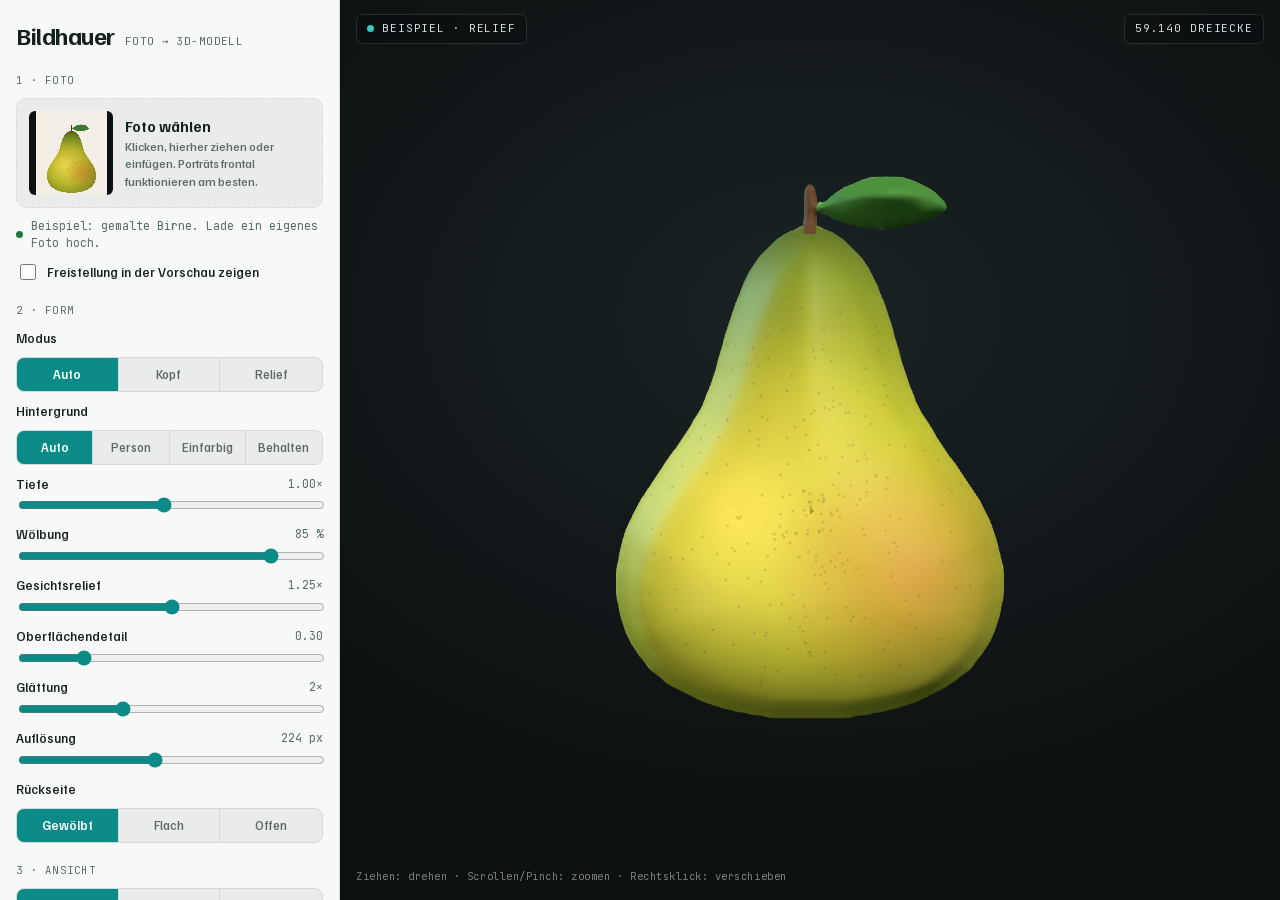
